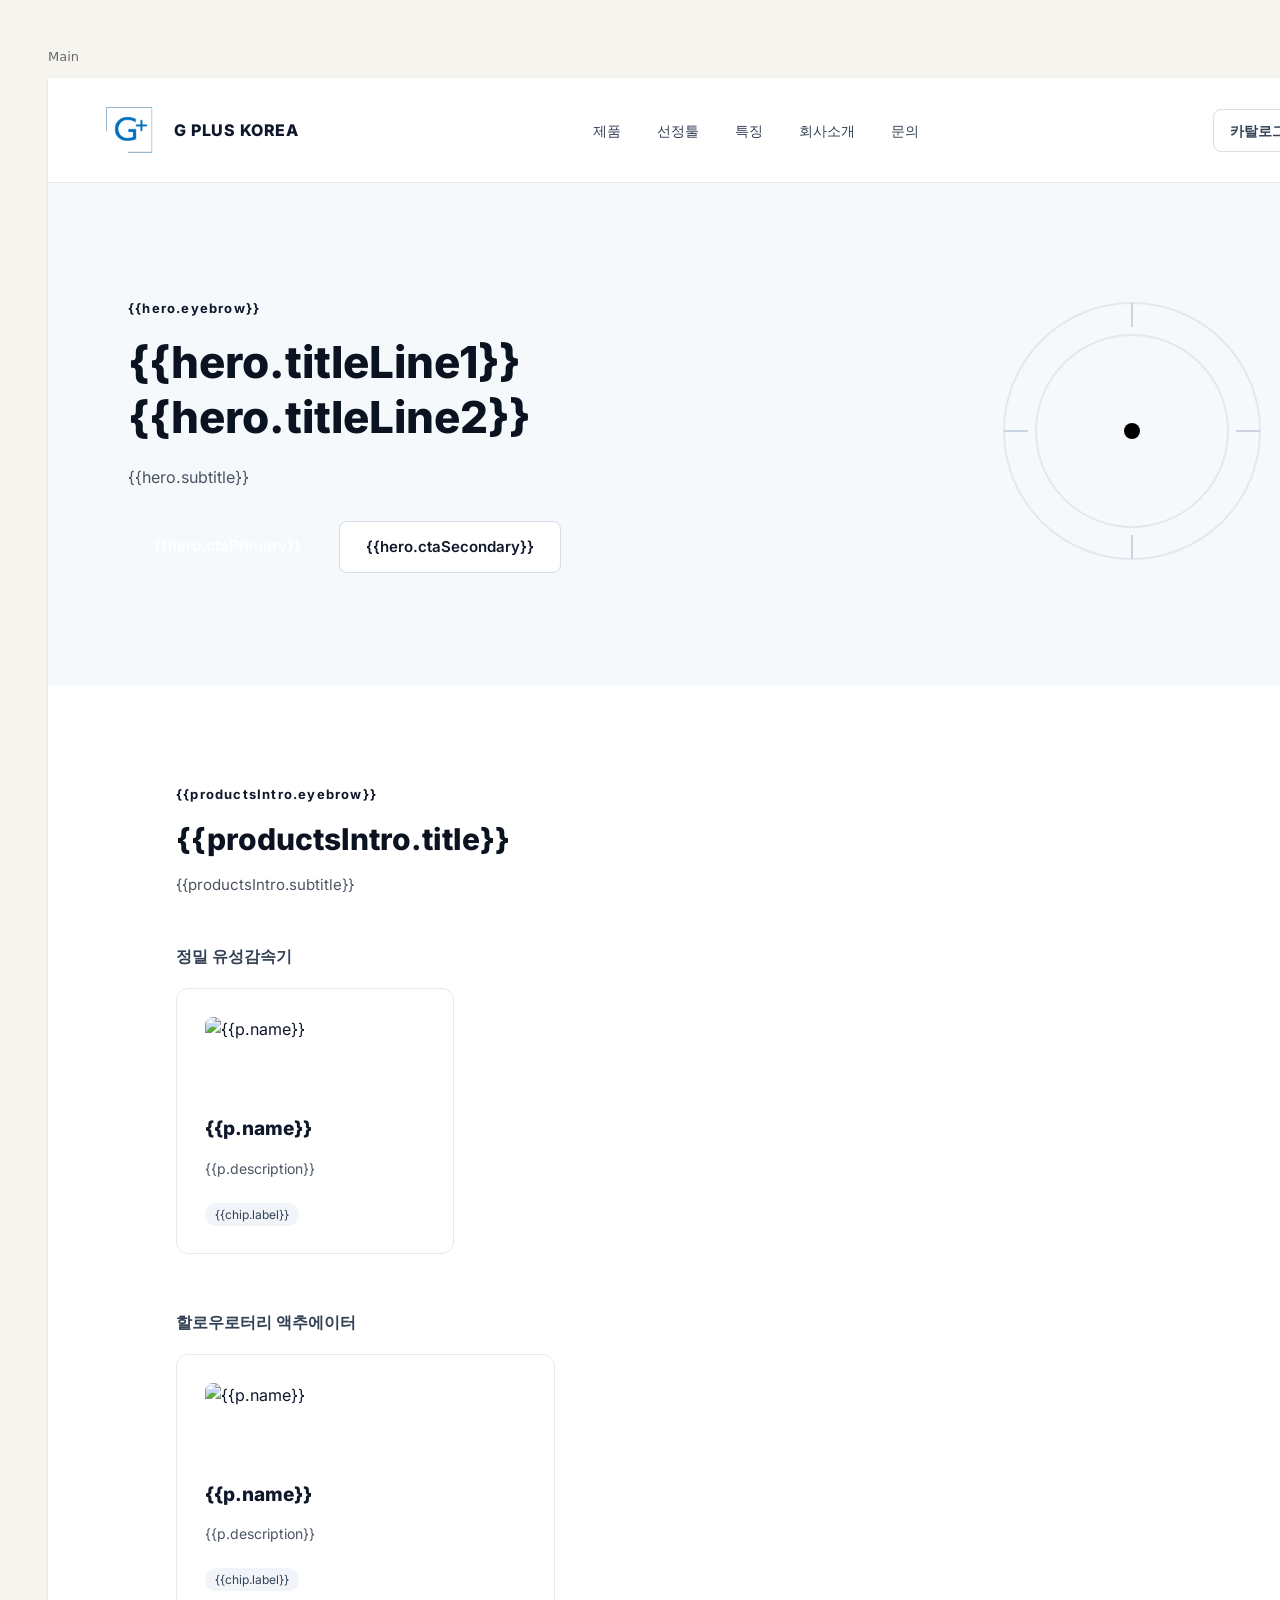
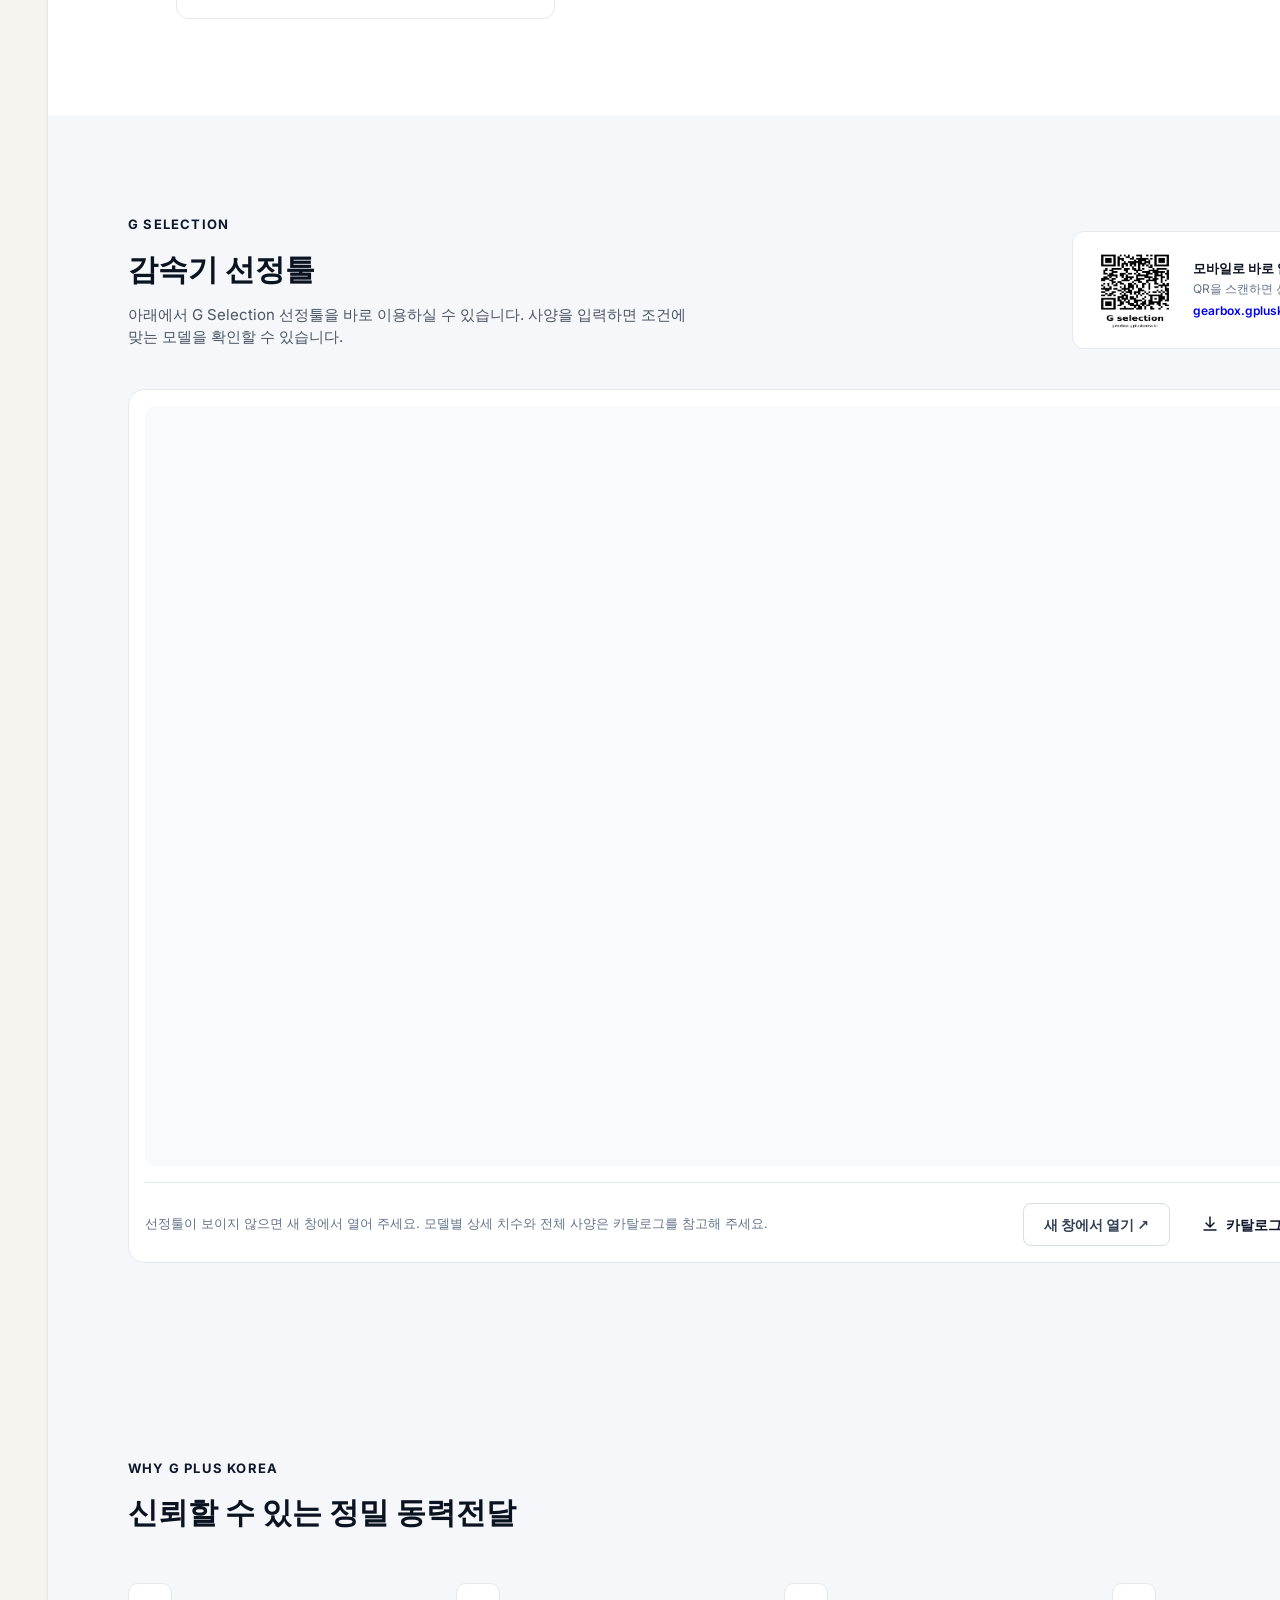
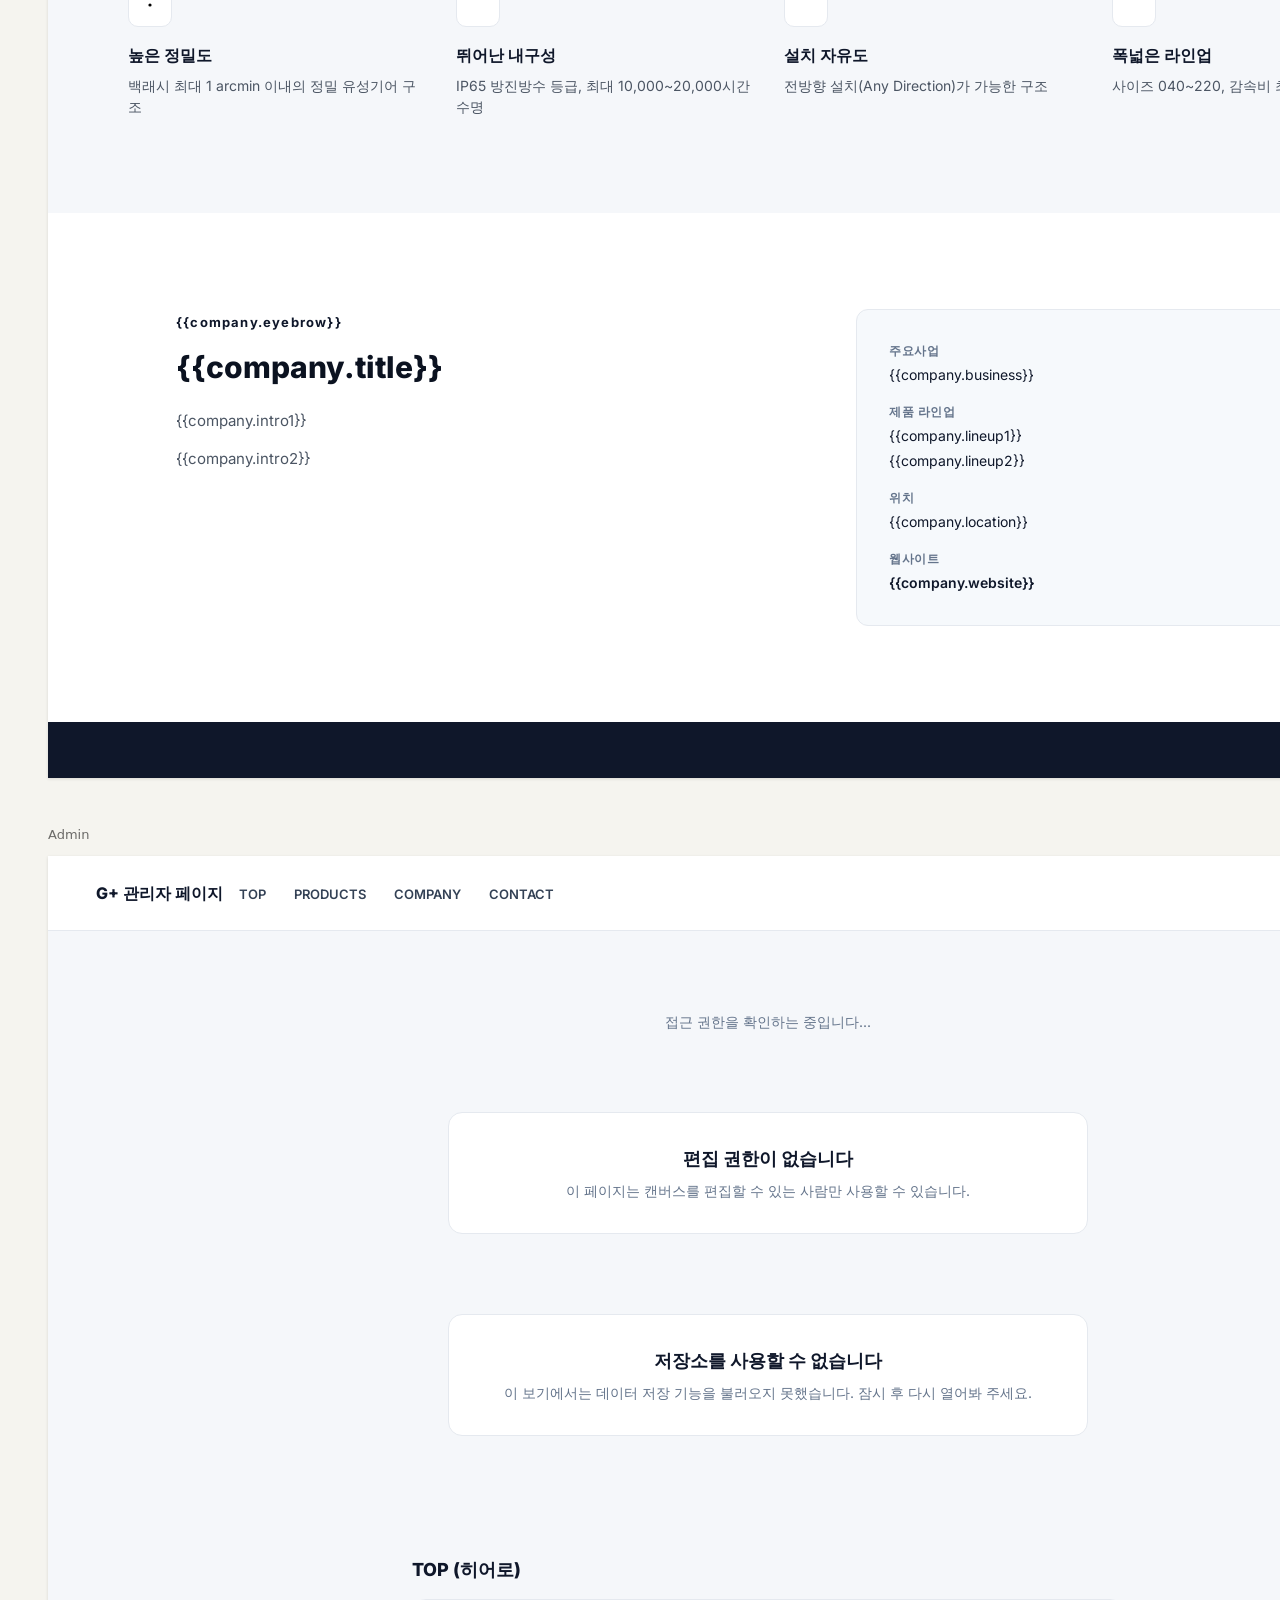
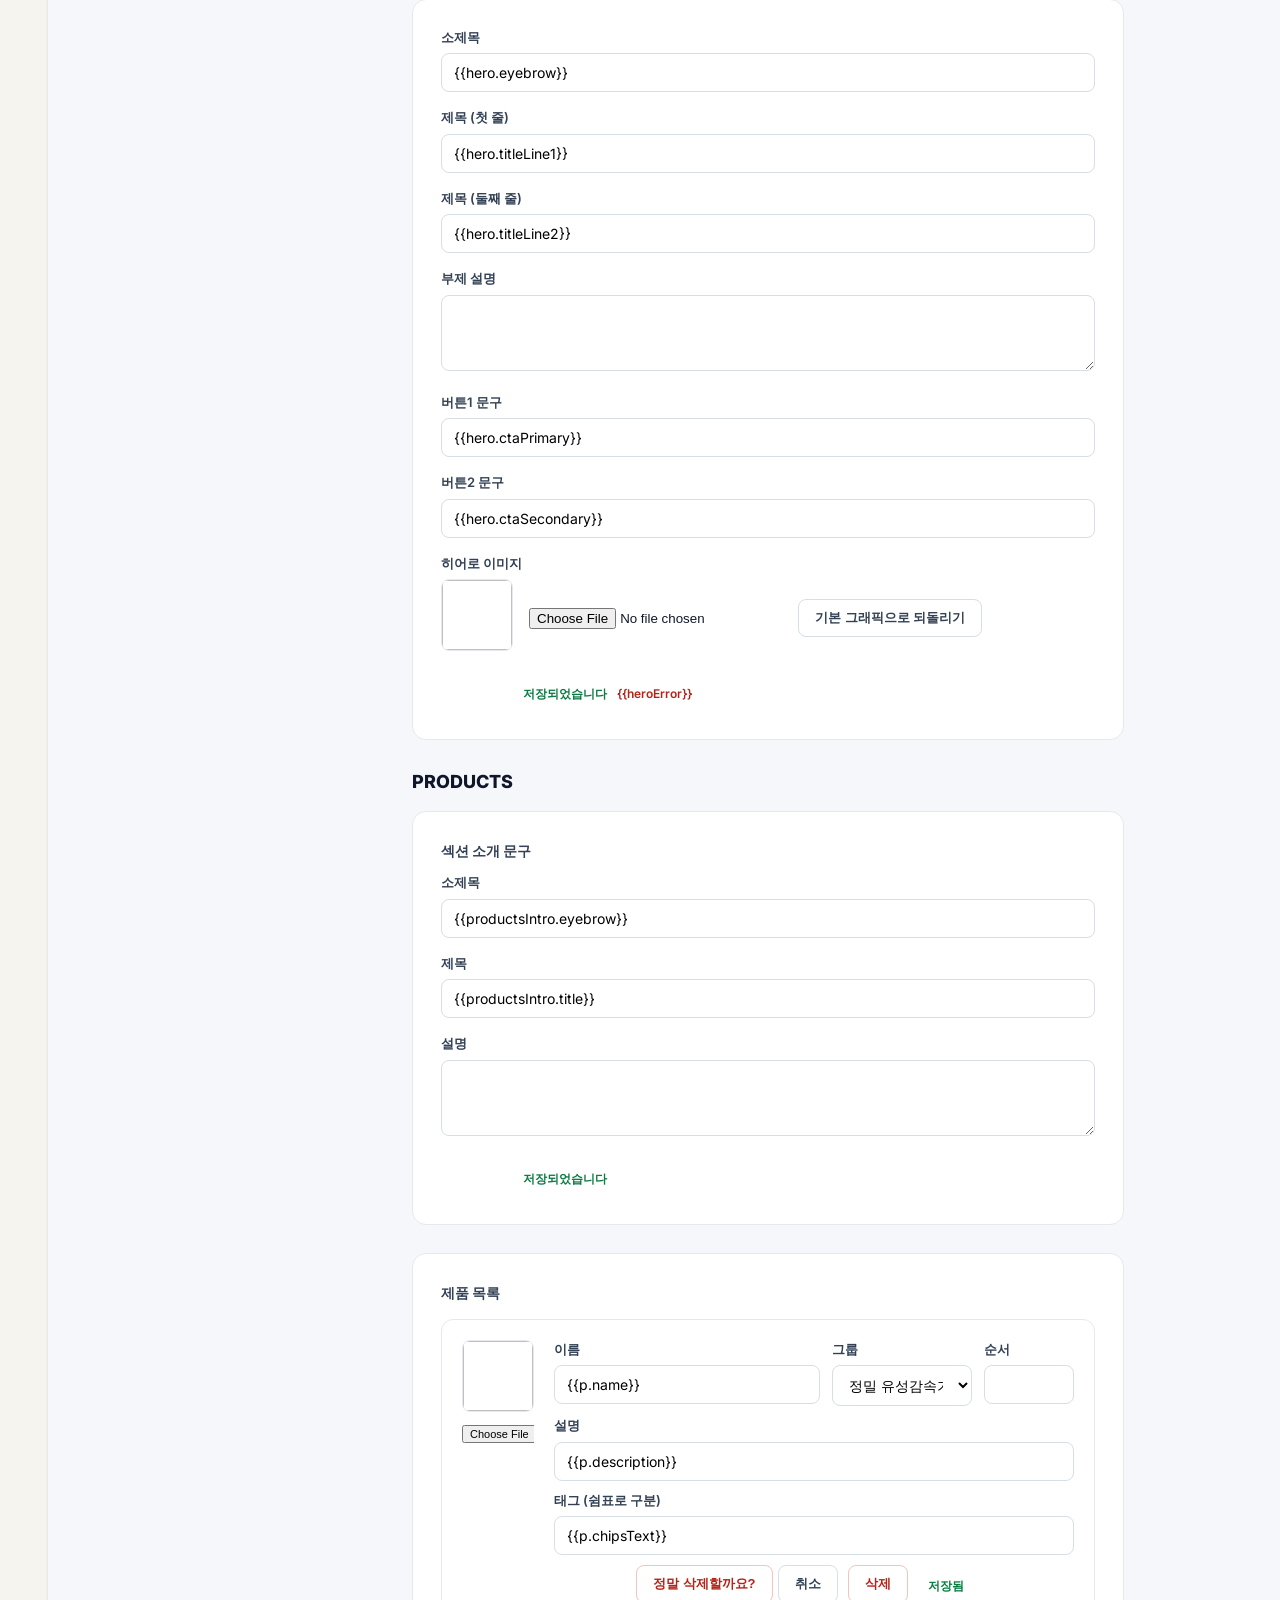
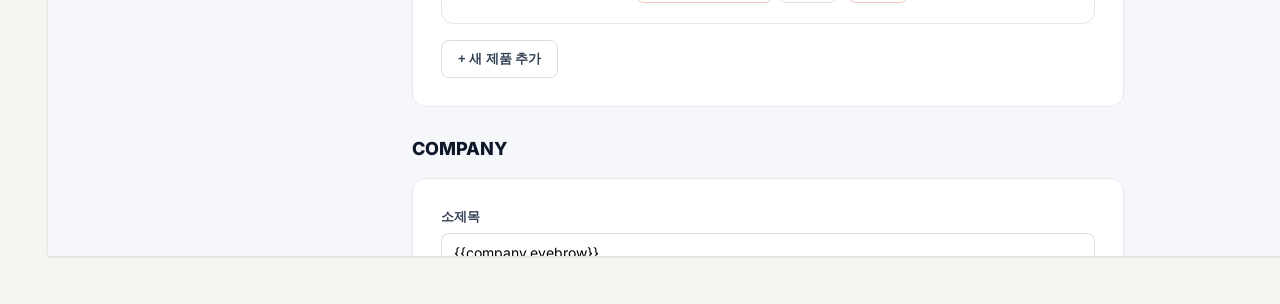
==== index.html @ 3a9f94c1 "Add files via upload" ====
<!DOCTYPE html>
<html>
<head>
  <meta charset="utf-8">
<!--
Some of the files packed into this page (the "__bundler/manifest" data in this file, unpacked by the page’s script when it opens) are font files downloaded unchanged from Google Fonts (fonts.gstatic.com) when the page was saved. Google Fonts serves each family in pieces, one file per range of characters, so these may not be complete families. Each family’s license follows and still applies to its files. If you pass this file on, keep this comment in it.

Inter

Copyright 2020 The Inter Project Authors (https://github.com/rsms/inter)

This Font Software is licensed under the SIL Open Font License, Version 1.1.
This license is copied below, and is also available with a FAQ at:
https://scripts.sil.org/OFL


-----------------------------------------------------------
SIL OPEN FONT LICENSE Version 1.1 - 26 February 2007
-----------------------------------------------------------

PREAMBLE
The goals of the Open Font License (OFL) are to stimulate worldwide
development of collaborative font projects, to support the font creation
efforts of academic and linguistic communities, and to provide a free and
open framework in which fonts may be shared and improved in partnership
with others.

The OFL allows the licensed fonts to be used, studied, modified and
redistributed freely as long as they are not sold by themselves. The
fonts, including any derivative works, can be bundled, embedded,
redistributed and/or sold with any software provided that any reserved
names are not used by derivative works. The fonts and derivatives,
however, cannot be released under any other type of license. The
requirement for fonts to remain under this license does not apply
to any document created using the fonts or their derivatives.

DEFINITIONS
"Font Software" refers to the set of files released by the Copyright
Holder(s) under this license and clearly marked as such. This may
include source files, build scripts and documentation.

"Reserved Font Name" refers to any names specified as such after the
copyright statement(s).

"Original Version" refers to the collection of Font Software components as
distributed by the Copyright Holder(s).

"Modified Version" refers to any derivative made by adding to, deleting,
or substituting -- in part or in whole -- any of the components of the
Original Version, by changing formats or by porting the Font Software to a
new environment.

"Author" refers to any designer, engineer, programmer, technical
writer or other person who contributed to the Font Software.

PERMISSION & CONDITIONS
Permission is hereby granted, free of charge, to any person obtaining
a copy of the Font Software, to use, study, copy, merge, embed, modify,
redistribute, and sell modified and unmodified copies of the Font
Software, subject to the following conditions:

1) Neither the Font Software nor any of its individual components,
in Original or Modified Versions, may be sold by itself.

2) Original or Modified Versions of the Font Software may be bundled,
redistributed and/or sold with any software, provided that each copy
contains the above copyright notice and this license. These can be
included either as stand-alone text files, human-readable headers or
in the appropriate machine-readable metadata fields within text or
binary files as long as those fields can be easily viewed by the user.

3) No Modified Version of the Font Software may use the Reserved Font
Name(s) unless explicit written permission is granted by the corresponding
Copyright Holder. This restriction only applies to the primary font name as
presented to the users.

4) The name(s) of the Copyright Holder(s) or the Author(s) of the Font
Software shall not be used to promote, endorse or advertise any
Modified Version, except to acknowledge the contribution(s) of the
Copyright Holder(s) and the Author(s) or with their explicit written
permission.

5) The Font Software, modified or unmodified, in part or in whole,
must be distributed entirely under this license, and must not be
distributed under any other license. The requirement for fonts to
remain under this license does not apply to any document created
using the Font Software.

TERMINATION
This license becomes null and void if any of the above conditions are
not met.

DISCLAIMER
THE FONT SOFTWARE IS PROVIDED "AS IS", WITHOUT WARRANTY OF ANY KIND,
EXPRESS OR IMPLIED, INCLUDING BUT NOT LIMITED TO ANY WARRANTIES OF
MERCHANTABILITY, FITNESS FOR A PARTICULAR PURPOSE AND NONINFRINGEMENT
OF COPYRIGHT, PATENT, TRADEMARK, OR OTHER RIGHT. IN NO EVENT SHALL THE
COPYRIGHT HOLDER BE LIABLE FOR ANY CLAIM, DAMAGES OR OTHER LIABILITY,
INCLUDING ANY GENERAL, SPECIAL, INDIRECT, INCIDENTAL, OR CONSEQUENTIAL
DAMAGES, WHETHER IN AN ACTION OF CONTRACT, TORT OR OTHERWISE, ARISING
FROM, OUT OF THE USE OR INABILITY TO USE THE FONT SOFTWARE OR FROM
OTHER DEALINGS IN THE FONT SOFTWARE.

-->
  <title>지플러스코리아 웹사이트 시안</title>
  <style>
    * { margin: 0; padding: 0; box-sizing: border-box; }
    body { background: #faf9f5; display: flex; align-items: center; justify-content: center; min-height: 100vh; font-family: -apple-system, BlinkMacSystemFont, sans-serif; }
    #__bundler_loading { position: fixed; bottom: 20px; right: 20px; font: 13px/1.4 -apple-system, BlinkMacSystemFont, sans-serif; color: #666; background: #fff; padding: 8px 14px; border-radius: 8px; box-shadow: 0 1px 4px rgba(0,0,0,0.12); z-index: 10000; }
    #__bundler_thumbnail { position: fixed; inset: 0; width: 100%; height: 100%; display: flex; align-items: center; justify-content: center; background: #faf9f5; z-index: 9999; }
    #__bundler_thumbnail svg { width: 100%; height: 100%; object-fit: contain; }
    #__bundler_placeholder { color: #999; font-size: 14px; }
  </style>
  <noscript>
    <style>#__bundler_loading { display: none; }</style>
    <div style="position:fixed;bottom:12px;left:12px;font:13px/1.4 -apple-system,BlinkMacSystemFont,sans-serif;color:#999;background:rgba(255,255,255,0.9);padding:6px 12px;border-radius:6px;box-shadow:0 1px 4px rgba(0,0,0,0.08);z-index:10000;">
      This page requires JavaScript to display.
    </div>
  </noscript>
</head>
<body>
  <div id="__bundler_placeholder">Loading 지플러스코리아 웹사이트 시안...</div>
  <div id="__bundler_loading">Unpacking...</div>

  <script>
    
document.addEventListener('DOMContentLoaded', async function() {
  const loading = document.getElementById('__bundler_loading');
  function setStatus(msg) { if (loading) loading.textContent = msg; }

  const FONT_MIME = /^(font[/]|application[/](x-)?font-|application[/]vnd\.ms-fontobject)/i;
  const MIME_TOKEN = /^[\w.+-]+[/][\w.+-]+$/;
  function toBase64(bytes) {
    let bin = '';
    for (let i = 0; i < bytes.length; i += 0x8000) {
      bin += String.fromCharCode.apply(null, bytes.subarray(i, i + 0x8000));
    }
    return btoa(bin);
  }

  // Error sink persists across replaceWith since it's on window, not the DOM.
  window.addEventListener('error', function(e) {
    // Failed resource loads (CSP-blocked links, scripts, images) fire plain
    // events at the element — warn only; real JS errors carry message/error.
    if (!e.message && !e.error && e.target && e.target !== window) {
      console.warn('[bundle] resource failed to load:',
        e.target.tagName, String(e.target.src || e.target.href || ''));
      return;
    }
    var p = document.body || document.documentElement;
    var d = document.getElementById('__bundler_err') || p.appendChild(document.createElement('div'));
    d.id = '__bundler_err';
    d.style.cssText = 'position:fixed;bottom:12px;left:12px;right:12px;font:12px/1.4 ui-monospace,monospace;background:#2a1215;color:#ff8a80;padding:10px 14px;border-radius:8px;border:1px solid #5c2b2e;z-index:99999;white-space:pre-wrap;max-height:40vh;overflow:auto';
    d.textContent = (d.textContent ? d.textContent + String.fromCharCode(10) : '') +
      '[bundle] ' + (e.message || e.type) +
      (e.filename ? ' (' + e.filename.slice(0, 60) + ':' + e.lineno + ')' : '');
  }, true);

  try {
    const manifestEl = document.querySelector('script[type="__bundler/manifest"]');
    const templateEl = document.querySelector('script[type="__bundler/template"]');
    if (!manifestEl || !templateEl) {
      setStatus('Error: missing bundle data');
      console.error('[bundler] Missing script tags — manifestEl:', !!manifestEl, 'templateEl:', !!templateEl);
      return;
    }

    const manifest = JSON.parse(manifestEl.textContent);
    let template = JSON.parse(templateEl.textContent);

    // Nested page bundles (iframe targets). Each ships ONCE, in the ROOT
    // document's manifest; frame srcs carry an about:blank#<uuid> marker
    // instead of a substitutable uuid. Every document mints the blobs for
    // its OWN frames — from local text at the root, or text obtained from
    // its DIRECT parent over the relay protocol below — so each frame
    // navigation stays same-origin with its initiator and a deduped page
    // loads at any depth on any host, including a file:// download's
    // opaque origins (where a blob minted by one document cannot be
    // navigated to by another).
    const pageOrderEl = document.querySelector('script[type="__bundler/page_order"]');
    const pageOrder = pageOrderEl ? JSON.parse(pageOrderEl.textContent) : [];
    const pageSet = new Set(pageOrder);
    const pageTexts = {};

    // ── Nested-page text protocol (parent-chain relay) ──
    // Page bundles ship once, in the ROOT document's manifest. Every
    // document mints the blobs for its OWN frames, obtaining page text
    // through a strict parent-chain relay: a document only ever SENDS to
    // its direct parent (which, for every document the publisher's own
    // runtime minted, is another publisher document) and only ACCEPTS
    // text from that direct parent; requests from below are honored only
    // for the document's own child frames, and the ROOT never sends
    // upward at all. That last rule is load-bearing: the artifact host's
    // frame-ancestors allows claude.ai (and friends) to frame an
    // artifact, so window.top can be a FOREIGN document — a top-addressed
    // protocol would hand page uuids to that ancestor and accept forged
    // "page text" from it, minting attacker HTML as an artifact-origin
    // blob document. The chain never touches the ancestor: requests stop
    // at the root, replies are origin-addressed per hop (never '*' when
    // an origin exists), and both directions are origin-gated (on https
    // a foreign sender's origin can never equal this document's; in
    // opaque contexts — file:// — everything serializes as 'null', where
    // an embedded EXTERNAL frame still fails the gate by carrying its
    // own real origin, and a sandboxed child of such a frame is excluded
    // by the own-child-frames check plus uuid unguessability). Shape is
    // deny-by-default: one request form, one reply form, no error
    // replies.
    // window.origin is the SERIALIZED SECURITY origin ('null' in opaque
    // contexts such as a sandboxed preview iframe) — location.origin is
    // computed from the URL and stays 'https://…' even when the document
    // is sandboxed, which would misgate every opaque chain.
    const OWN_TARGET = /^https?:[/][/]/.test(window.origin || '')
      ? window.origin
      : '*';
    function trustedOrigin(e) {
      if (e.origin === window.origin) return true; // https chains; opaque==opaque
      // file:// trees: Chrome serializes the file document's origin as
      // 'file://' while the blob: documents it mints serialize as 'null',
      // so the two legitimate shapes can never string-match — accept the
      // pair in both directions. https origins never serialize as either,
      // and sender identity (own child frame / direct parent) is checked
      // separately.
      return (
        (e.origin === 'null' &&
          (window.origin === 'file://' ||
            window.location.protocol === 'file:')) ||
        (/^file:/.test(e.origin) && window.origin === 'null')
      );
    }
    // Non-empty only in the root document (nested bundles ship an empty
    // island), so it doubles as the root marker: the root answers from
    // local text and treats a miss as authoritative — never relaying to
    // its (possibly foreign) parent.
    const isPageRoot = pageOrder.length > 0;
    const blobUrls = {};
    const resourceBlobs = {};
    const UUID_SHAPE = /^[0-9a-f]{8}-[0-9a-f]{4}-[0-9a-f]{4}-[0-9a-f]{4}-[0-9a-f]{12}$/;
    const pendingFrames = {}; // uuid -> [{el, frag}] awaiting text for own frames
    const pendingRelays = {}; // uuid -> [childWindow] awaiting text to pass down
    function mountPage(el, frag, text) {
      const pageBlob = new Blob([text], { type: 'text/html' });
      const u = URL.createObjectURL(pageBlob);
      resourceBlobs[u] = pageBlob;
      el.src = u + frag;
    }
    function deliverPage(uuid, text) {
      const frames = pendingFrames[uuid];
      delete pendingFrames[uuid];
      if (frames) for (const f of frames) mountPage(f.el, f.frag, text);
      const relays = pendingRelays[uuid];
      delete pendingRelays[uuid];
      if (relays) {
        for (const cw of relays) {
          try { cw.postMessage({ __bundler_page: uuid, __bundler_text: text }, OWN_TARGET); } catch (err) { /* gone */ }
        }
      }
    }
    function ownFrameWindows() {
      const out = [];
      for (const f of Array.from(document.querySelectorAll('iframe'))) {
        try { if (f.contentWindow) out.push(f.contentWindow); } catch (err) { /* detached */ }
      }
      return out;
    }
    window.addEventListener('message', function (e) {
      const d = e.data;
      if (!d || typeof d !== 'object' || !e.source) return;
      // Origin gate first; the structural checks below (own-child-frames
      // for requests, direct-parent + solicited-uuid for replies, the
      // root's never-relay rule) are what hold in fully opaque chains
      // where origin strings can't discriminate — a sandboxed root's
      // FOREIGN wrapper still fails all three even though both serialize
      // as real-vs-'null' rather than matching.
      if (!trustedOrigin(e)) return;
      if (typeof d.__bundler_need === 'string' && UUID_SHAPE.test(d.__bundler_need)) {
        // Requests are honored only for this document's own child frames.
        if (ownFrameWindows().indexOf(e.source) < 0) return;
        const uuid = d.__bundler_need;
        const text = pageTexts[uuid];
        if (typeof text === 'string') {
          try { e.source.postMessage({ __bundler_page: uuid, __bundler_text: text }, OWN_TARGET); } catch (err) { /* gone */ }
          return;
        }
        if (isPageRoot || window.parent === window) return; // authoritative miss
        const waiting = pendingRelays[uuid];
        if (waiting) {
          if (waiting.indexOf(e.source) < 0) waiting.push(e.source);
          return;
        }
        // Never-answered uuids would otherwise accumulate forever under a
        // request spray; past the cap (far above any real page count) new
        // relays are dropped rather than remembered.
        if (Object.keys(pendingRelays).length >= 128) return;
        pendingRelays[uuid] = [e.source];
        window.parent.postMessage({ __bundler_need: uuid }, OWN_TARGET);
      } else if (
        typeof d.__bundler_page === 'string' &&
        UUID_SHAPE.test(d.__bundler_page) &&
        typeof d.__bundler_text === 'string'
      ) {
        // The shape test is load-bearing beyond tidiness: the solicited
        // check below uses the in operator, which matches prototype keys
        // ('__proto__', 'constructor') — an unshaped key would reach
        // deliverPage and throw, painting the error banner.
        // Text is accepted only from the direct parent — the document
        // that minted this one.
        if (e.source !== window.parent || window.parent === window) return;
        if (!(d.__bundler_page in pendingFrames) && !(d.__bundler_page in pendingRelays)) return;
        deliverPage(d.__bundler_page, d.__bundler_text);
      }
    });

    const uuids = Object.keys(manifest);
    setStatus('Unpacking ' + uuids.length + ' assets...');

    await Promise.all(uuids.map(async (uuid) => {
      const entry = manifest[uuid];
      try {
        const binaryStr = atob(entry.data);
        const bytes = new Uint8Array(binaryStr.length);
        for (let i = 0; i < binaryStr.length; i++) bytes[i] = binaryStr.charCodeAt(i);

        let finalBytes = bytes;
        if (entry.compressed) {
          if (typeof DecompressionStream !== 'undefined') {
            const ds = new DecompressionStream('gzip');
            const writer = ds.writable.getWriter();
            const reader = ds.readable.getReader();
            writer.write(bytes);
            writer.close();
            const chunks = [];
            let totalLen = 0;
            while (true) {
              const { done, value } = await reader.read();
              if (done) break;
              chunks.push(value);
              totalLen += value.length;
            }
            finalBytes = new Uint8Array(totalLen);
            let offset = 0;
            for (const chunk of chunks) { finalBytes.set(chunk, offset); offset += chunk.length; }
          } else {
            console.warn('DecompressionStream not available, asset ' + uuid + ' may not render');
          }
        }

        if (pageSet.has(uuid)) {
          pageTexts[uuid] = new TextDecoder().decode(finalBytes);
          return;
        }
        if (FONT_MIME.test(entry.mime) && MIME_TOKEN.test(entry.mime)) {
          // Strict artifact hosts allow font-src data: but not blob:.
          blobUrls[uuid] = 'data:' + entry.mime + ';base64,' +
            (entry.compressed ? toBase64(finalBytes) : entry.data);
        } else {
          const blob = new Blob([finalBytes], { type: entry.mime });
          blobUrls[uuid] = URL.createObjectURL(blob);
          resourceBlobs[blobUrls[uuid]] = blob;
        }
      } catch (err) {
        console.error('Failed to decode asset ' + uuid + ':', err);
        const blob = new Blob([], { type: entry.mime });
        blobUrls[uuid] = URL.createObjectURL(blob);
        resourceBlobs[blobUrls[uuid]] = blob;
      }
    }));

    const extResEl = document.querySelector('script[type="__bundler/ext_resources"]');
    const extResources = extResEl ? JSON.parse(extResEl.textContent) : [];
    const resourceMap = {};
    for (const entry of extResources) {
      if (blobUrls[entry.uuid]) resourceMap[entry.id] = blobUrls[entry.uuid];
    }

    // Artifact-host CSP (connect-src 'self') refuses fetch() of blob: URLs —
    // consumers read these Blobs directly. Survives the swap like the error sink.
    window.__resourceBlobs = resourceBlobs;

    setStatus('Rendering...');
    // Page uuids have no blob here — they ride inside about:blank#<uuid>
    // frame markers the pass below resolves after the swap.
    for (const uuid of uuids) {
      if (pageSet.has(uuid)) continue;
      template = template.split(uuid).join(blobUrls[uuid]);
    }

    // Strip integrity + crossorigin — blob URLs from a file:// document inherit
    // a null origin, so crossorigin forces a CORS fetch that SRI then rejects.
    // The manifest bytes are ours; SRI protects against CDN compromise, not this.
    // appifacts: only on tags now pointing at OUR blob: URLs. A reference the
    // bundler left live-fetched (an absolute x-import, a runtime dependency it
    // could not embed, an authored external script) keeps the pin it was
    // written with: that fetch is exactly what SRI protects. (A crossorigin
    // on a parent whose child carries the blob — <video crossorigin><source>
    // — is left alone too; the attribute is then the author's to drop.)
    template = template.replace(/<[a-z][^>]*>/gi, (tag) => /\s(?:src|href|srcset|poster|data|xlink:href)="blob:/i.test(tag) ? tag.replace(/\s+integrity="[^"]*"/gi, '').replace(/\s+crossorigin="[^"]*"/gi, '') : tag);

    const resourceScript = '<script>window.__resources = ' +
      JSON.stringify(resourceMap).replace(/<\//g, '<\\/') +
      ';</' + 'script>';
    // Inject after <head> so the DOCTYPE stays first; prepending the script
    // would push the parser into quirks mode. DOMParser always emits a <head>
    // (synthesizing one if the source HTML omitted it) but may carry
    // attributes through, so match the full opening tag. slice() rather than
    // replace() keeps us clear of $-pattern substitution in resourceScript.
    const headOpen = template.match(/<head[^>]*>/i);
    if (headOpen) {
      const i = headOpen.index + headOpen[0].length;
      template = template.slice(0, i) + resourceScript + template.slice(i);
    }

    // Parse the template and swap the root element. Scripts inserted via
    // DOMParser/replaceWith are inert per spec — re-create each with
    // createElement so they execute, awaiting onload for src scripts to
    // preserve ordering (React before ReactDOM before Babel before text/babel).
    const doc = new DOMParser().parseFromString(template, 'text/html');
    document.documentElement.replaceWith(doc.documentElement);

    // Resolve page-frame markers: mint this document's own blob for each
    // framed page — from local text when this is the root, otherwise by
    // asking the direct parent over the relay protocol above. An
    // unanswered request leaves the frame on about:blank, the same
    // degraded state as a refused embed.
    {
      const MARKER = /^about:blank#([0-9a-f]{8}-[0-9a-f]{4}-[0-9a-f]{4}-[0-9a-f]{4}-[0-9a-f]{12})(#.*)?$/;
      const needed = [];
      for (const el of Array.from(document.querySelectorAll('iframe'))) {
        const m = MARKER.exec(el.getAttribute('src') || '');
        if (!m) continue;
        const text = pageTexts[m[1]];
        if (typeof text === 'string') {
          mountPage(el, m[2] || '', text);
        } else if (window.parent !== window && !isPageRoot) {
          const had = pendingFrames[m[1]];
          (pendingFrames[m[1]] = had || []).push({ el: el, frag: m[2] || '' });
          if (!had) needed.push(m[1]);
        }
      }
      for (const uuid of needed) {
        window.parent.postMessage({ __bundler_need: uuid }, OWN_TARGET);
      }
    }

    const dead = Array.from(document.scripts);
    for (const old of dead) {
      const s = document.createElement('script');
      for (const a of old.attributes) s.setAttribute(a.name, a.value);
      s.textContent = old.textContent;
      // text/babel scripts with a src: read and inline. transformScriptTags
      // does XHR against the src, but blob:null/ from a file:// origin is
      // silently dropped. Inlining makes it a plain inline babel script,
      // which transformScriptTags handles unconditionally.
      if ((s.type === 'text/babel' || s.type === 'text/jsx') && s.src) {
        const pre = resourceBlobs[s.src.split('#')[0]];
        s.textContent = pre ? await pre.text() : await (await fetch(s.src)).text();
        s.removeAttribute('src');
      }
      const p = s.src ? new Promise(function(r) { s.onload = s.onerror = r; }) : null;
      old.replaceWith(s);
      if (p) await p;
    }
    // Babel standalone auto-transforms type=text/babel on DOMContentLoaded,
    // which fired before we swapped the document. Trigger manually if present.
    if (window.Babel && typeof window.Babel.transformScriptTags === 'function') {
      window.Babel.transformScriptTags();
    }
  } catch (err) {
    setStatus('Error unpacking: ' + err.message);
    console.error('Bundle unpack error:', err);
  }
});

  </script>

  <script type="__bundler/manifest">
{"ebe53a4a-5a25-4fc1-bd93-041d06f50368":{"mime":"text/html","compressed":true,"data":"H4sIAAAAAAAACuy82ZLjyJEo+q6vgErnKDOFzAQBEFtWV7eB+wqQ4Aay1NOGJbCQ2DcC6G6z+Yj5hvNh8yXXAuCaldLRLHdKdu2WrFUEEOHh4eG7e9QPf+yI7eV21kWsxHV+/MMP57+Aov/4BwT5wQWJgmiWEsUg+fIpTYwX9lP1IbETB/zYSj3dAToyU0zwA1a/g1/jpKh/IchfkF8RV4lM23tDGp+RQNF12zOr36qfv8R2WT2qfqSD6EX188/I79VE1dcL5FdEVbSDGfmpp78hfzIUgzOoz4hux4GjFG+I4YD8M6I4tum92Alw4zdEA14Cos/IPo0T2yheNN9LgJdcP7i292IB27SSNwRvNDLrM2L4XvJiKK7tFG/IixIEDniJizgB7jPScmzvMFW0RfXc873kGYkVL36JQWQbZ2z/9MsvakWM6BfHV+AWkV+RwI/txPa9N8Swc6DDHSeJ774hRCPIPyNRjUP9AFF4Q3AyyDH8tfkfRULzHT96Q/5E0/TndyQzjBuqs0GO4E243ongkaLbaVx9OB2Ipej+8Q1pIHiQI80gRyJTVR4bz9X/XnHi6TNSvtieDvKKfI3GByRIrNRVPcV2PiKC7cUgqRjgaOuJVUH535+RmyP53//FE/6QZy5IcxzH/V2c4wwe3t9Bzlf3QEteDBuu6XuJYnsfAAwcRQOW7+ggQn69nFC1eMVvsV2Ct9NpwMk/YBex+cHzYy2yg6SWoZM8fchjF0J5vgc+I7/fQEGQH3Q7Q6rnL58u51Afw4kVcSLIPzvASOpfFRf+DSb8gAdvWLDeX7W9G/JXvENQ1PP5v8Yr9/T5zI405Ea47D0z0tWbCyv+DU5ssE+fz2da8+GnetMIsrTsGAkUEyARCFM7AjEyUjJlUZEUSfwz0V5rImG6nVVUx65k/wGrdeAPUA1VHyEpbf3Lpw8P+NOPk9OJ3KrE19fXK/Bv558O8dOPKy9QtIPtmdcJlRa9YYE/6L6WusBLXhVd72bASyZ2nAAPRI8PHXHarkUAIgH0h2dEiQtPQ4zU0+CRPz4hv/4BgawaJ8iZdb4gF5AmSLoOgD9bxVB/fPgGxYenz39ALuCQGCSLREnS+NGNzSfkV8Q2kMfT0KfzAq8JyJMTXsgXxI1NyOYXNHqisPxlOpx2kS8I9i+PkPG+Yj//BjnO1hS4zFfs58f85emnSljefcg8/a+vbvwCv9XS+ITZny/AIdxfluK4K1TQv/71+Iq+/Ix+xX4+//xf2N2OEr+lxIBuPqpFAuKaXAjigARRbQ/5gjw8fK7eGH6EPMLXNvIFajAb+QGpprw6wDMTC75BvyCNnG00GmcwSAUE/YIskggSxoh8t20pUdvXwSvcV/HopY7zfIIUp6oSRUrxaD9DaGdgTzUGtZqJQJJGHqImvvKo2l71rSIuhiHdKPIjJLa9AxKAKLbjJEYULfLjGIlAxbMbO7HgAA0gdvIQI76HHG1P94/PiOcnSGIBpCNOoXTUrz/gOQAXeXi+shg47xbDkJ5iQxGIQOynkQYqjoiRx/Zi9qI6vnYAOgJ1SfyM1CwePyO2q5iQ8IYdASRwFNs7AwNw4RhRarxAzafIv//rvyFHJfIQ33OKz0gEFAcZLZAKrRjRlCgqEBfEsWICrHpZyzpk1D+C19MX5M9/Rv4IXqvv8Dd4TZTIBMnd7z9++XIiw/U8IZf5DniFGDw+fK2l5efrho2aAIlfbf3t4fk0D7mAfU0UU1Bc8HxiisfLhzjSkN9+uw60ImDAFw8PZxY4H/8tQ2RKhAS3Ml25T7/9dn1x/nGS9M+Xafo/pgpAFD08QYgB5Fng6W3LdvTHy0wtAkoCTpMfH3Q7uyCsv9pwkXfAzt8q+/SqxfES5FBTPPxDlqp2nm6MFnEyWqn94vqeHweKBp4vv26N0p8IBSdw6myyDINV2MbFKOGNs490b5XYy5s3aI9i37F15E+URqgEuBgirnIujpadgJdq3bcgAi/HSAk+u0p+djub0On0MxAZjn98U9LEvxDjXmk+3r/46d0A9CON8og3npA3yC4IemKXK4c+ICjyeOX/ms+KAFzHPoJXw3aAp7gA+Ql5QB7hlOu719ixNfDYeEboxhOCIg9v9XfH9oDnwxdPD/XqlUp6RpIoBU+foWpKouIkQLWSdhXPNkCcdJ1bBgxTEBUL4AAt8aPHh1pBfIU43phO7Dz3088PJx6rYSbADZyKDf/jMM9zrzArbXGD5m+/IX+8rnBVB1d7+FAp3zfEteMYGtkaNqIrifJwkd6z9qj0zkV9RD8j09Os+OSoKGZcKborCm8Pz8gfb1B6Rh6uCNUfbxD8WF18cATIF2S0EIXXAAZ6j1fwt9x2ggaN33mJ+2nXhd9NO2tyAcQJ0GvHrN5zjDzaRgRZrVZ28dMr0lU0C4ktO4gRUWh3nxHbqzS/JIrLM6TzyT7Ely18RmpAcaSd9b/iIYrqp8mb6ije4U8/pKmt/wiD0QOIzpBsL06AoiO+gShInKpxYidpoqgOQODwV6Sbgai4LAiDxySu8FEdX42hQ3ABlcSIuBFqPOqDg3KJOL6mOAgkydmIRb6fPCN+VL/0VRhAAL0afQusM5S67SUSKBFcGeqLejZwlAIJIj/[base64]/GV0AJ/9SKfv3GuYCFvlyt8RPt6Jw8+FOFpA35OvP76EtAJQ/DxyRBUiuU79ZFZrHGPmC/Pr7VaT+/d/+9d//7V9PkvVSSVbFUxfueKy550WzFNurWefpNOsMY3Yrj1DwEN/TwJ3cfSRwJ9F4L5IfScg70Xg+sTxklQvKZziJFfmpaUFpTCJbS5BvN/AGGfS8HPT/oI8YIYuu0FkgiX8rQrodgQsMyGy2Zj1XKIF7uYb4Bqnq2LEFIugSHy8OaJR6ie2CE3M+I3Z85rfrjAugp0qAKqT4drs7Wy4uG4PnUimExFKSe8w+V4EqgJ56NaKWaSUCiOV7fgRqiGdIEH2I782h+EcP0aA/diExRONyfF5FoBh4+kUO0+CoRHolzo7ziiwhTo4SJ0iUOgDuEYrtiwqUqEocQVBKlNiGoiWVvF8lulrxRfE0ECfQ+VYcxz/GiOYoKYxvbOQR4mJENlz+CUpsramVC4XPgJ+hCjuFHIkfQLlHVKgceqLUHfaF63FBdacgiR+8KLoegTgG+hnYhfWPfuroiAUXr7gM6vMYLl/R/4xvrfA0DQQJJKx5BfTpwpuf6lOxk+eKCSoVlySKdgARMlhOJ4gSV8bmtI2Tdj3DqTTbRf8gSwsgNTPXp5L4qWaBWmLOSL1d+SFO/OBCp1vzAWM5G8QVl9QLXmkBAz/E8gPksV7j4S8PyNECV4J7pykIyGF8+FTzi+on1okxbd+7A11r20ffQ6wkCS5nr0CaAdv0KuaqJacGDM+uXhyEKbR/MCdz5ViYBnxnEqo0HlRxleU8GRD4uxLVxKo8IxDZimOXcN8x8gDD5odnpLIhN3sDrgp0HehIV152JYGfnH2DxHacKjiryQ03Bc1H5S5A8HZytVNHr44q6/08nwxjrHi66udAP4mbbyBxqkF1VS9hxwjIoR288pFaVIv5R++lmvNychA0C2gHJHDSuGJNJPXMFPrlqu3YSfH0iiwsJYAQLyoWeMWLWrzowFBSJ3mrjOSJUeA5uM+nN4FTnJ49vw6JL7qsZprX8/NJ2E5nZtdkWXSlIT8Z7rodZNFtr6Thcns+1cea5NA21Kd2BnQ5vJoa8R2pgghkNjgita/3VB0q9Iogl13XvoJygzQ5+UMVQitpUpG/dmAeKg58w7B//9f/81ClByrevlOJFxsQX9GAfGJr1kkvuHZcHX9tB84sCOXy1okQN8IvS17qd5dVIqla+ac3mEfCfsZeExAnj/ckrAP1k9/90z19T2/foDie0kmX/FOUQgsuVuOuuZQ6BAFn4F8uqYjTm6dzIghGWZ/hhisM633En0/b+vLl5qxqlX2SriQCIH5D2lbkQ/G4ChekJRx0Z2NqJJT4CufhBAhqFzj6bPXfLvNixD67BBfwN6J7BRX71ezk6CMOMO3EduHpxFAE4htlElcB74urJJpVW4FadSfWzfYCxY4gi77TZ68n6px9z7NVvEEL2NCu36BVsV2l2hBbB15iJwXy+M7aIti9NX+CbFdJ90kJ1BsEgRIpCXBOaedLEu/xkhy6P+mTqP35z5fvCPKO26phlzP47bebkZfc3UXQLobxOuvh6el21iP2LzWwmrPBhcv+/Gfkg4Ur/M68fpeehMGe770AN0iK2hk6OZPQdF2t+KNXR4R3zmelv4OkuIqwo3j6U+Ub2HByqjq1+r8ArEO6t+sLxYuPIIrvIqrbMAz6RjBdBdUUDNUrhZUmlh/ZiZLYGahYq+aPyuWExuHes3wM/Di21VrTQgv4dDr9W/Vhx9C5liBKN9HCKVeM/Ig0bn18KDiryDm7+NcP57Riq/Kn339drYadXxYDflZn0r82Xjjlxfj5V/b3l8vv5j/wGyd+r5Pil5gDeDCa69XWqlq2chyhrXr5Efn6K3CeoQCYv/+MKEfFrvyi2sv1o8p+1obuW5ASJOlHICuh2lSc9h5m4iOBEsdVRHmvO10/9RJI58czQs/VlPt0bR1DQRKegi348/ErHPjzM/IrAiPAN5hNyRMMVsEfkN/vEjYJkiJfoCU6JTrFquqwkiaPZ7g36Zab8/qa/nw6e/h4HgKcKs/7BUkRtEL5VnouO9OBY2cgqvYGafTxvozzAd0d2Fc44efzejpwQAL+3ghoaGpIT3WV4wQcejjn91dKG68VrV9vqH1PrOh8xHdH/veQ+mgERKqGdN00couedoT4fTvklG1EtONr4MfJtM53Pv6K3FTvFBO8ITVZb6rAIE/eao77/fnG/D99Rn5HtMrqPIIogkUv7C+ICf2tv2Cnc7ue4Pnvd+fpH72K9DWHx4/vT9JPoZ74etn++3PgYVmoSvY+fpzP4B3n8aH2sh6enm4JUpOjOuTXU718cypq+GnyGqSx9c2XD7esg0TRLKDfbvv3C+NXBs1Pk1t2/ps1pFMW+qaKhNy6PvXGYeEAvMIE6i1T/FGHnhaUWd9A9KpG81DXAR+qLC14rUXw6S73WSnv2seqfX/DjmDmENqNOIlSLUkjxalNd3wKwh/f++03XpQfXeK055ML8HJKNaBVgUCzYVqmUm/14Mr7fr73VqDFejh5Iy91cg/G4E9V+HWEsSqsMUMLaqSOc++r3mBTJ9JO9rl2kyrH6QHmGmCay7U9uOc6dL465/XyVzjnWBsWLYLK47oGTYoDA7kIgNrtTqwqVVO5WRc36sZ3iqsI6iWLX06+TKRUaZPEUjykcuFg8eL2WN/7we/PDw46n/rrVWo9APTaJ6k3Dr2mG8NYuzPvJ9zJB4Yh0jnkfp93OSVc7uLXbzIurxdQEMdvJP21qg+JxuOVM39AGu+3dzE1aVUwe4/x+2FJXTC7JAfvlecdteqhNxT6SFuecfsf1pnIN1T4/W4LN17Ub7+d1clJzr7cVGdPUCrWu3PmoIv3jnRn3+LvGqh6+dPQe4LdfPhbR3v+XOnWy7fP/9C2q2oJ1Ae1Jwv0U/aqjl2r5OPRjgGMflI3rWox0A2F/mpaBSvKLahzjiAOIqWA3WBxnUjSlAB5NJQIlkkyUKXyq5RHlfjSoLF/gq7SPajKrkMR0SM/gDWCW6GOgAuTLxHQ7+Wh9pZeD6CIH+8I/nRxhr8gOMF+KxAfHA+0kWd63pzVHWP8TRaGclSz8HtmPRszBDgxqLC+Ws9vVU5Fo3cq5zL+76keOPHpdvAHwL+R1nOQda+xYCqxipARuMr7pC2igsKHkY6t2x6I4zo+upilW0B1Kqo2eGl8iv+rHA+IYFXonDqpdDaI6xwrxBuBJ3oLCXYMVF9/+eXhGXmohA0aVh82D1Smx0NSr0Jah5NPHB3BwtUtnBvX95TKjmB7SqCc8q9VL0jVt6Eqngei1zu6QPLBNH2VG7ho8XM66b4oAJH6JnWEnIsRSnIuSlUGwPfAPWOf+fCmTeSsmv4RXXUH64/f8Ak8gzufvQrF/+64k1h9u8JtMPF+/vM33HcVh9qTO5dxr/YJOve3Yn2uC51m3tTEL+1tVftBNfcs9SjygChxDJL49fX14bxIFfkhs8h37Ri8Ko7zWE9yleCx7myrXjwhX3585y0CD1qyL5ci1b0+v3YgXGeotqdExSKB9Twl8dXHCkTlcD69t7dVf9YpfFzZXsJWDvnjBcRpVzfzPuwXezf8M2Kj6FMN/KsNtdt1hHZq6uCTR/tMHeRUhTdsT3FaJ5Sq2ffsVG8EZlProsC3BuykeTrgPMj2vQVMjLi1Rw1NiQFL0++8hYtvfibGBxAeH8zSDh7u7N3F+EZ2UhVQ9fgV/obldth5tKneP344JwKKfp4Df5/nSNX793PqFSrg4NTT9+EAzfFj8PGCmpV6h/guHrvSPvETxZkArzrVe8BVIvSxant5R7Qz5F8R3ffAM5IpTgqQ3yHjVQxfb7Ha3XuU6vOC054QNQLK4f3nGtva16jgfgPggjL6pV75zH53436/e7pjsXdcf4b39C11fMOIq6L2O9rcBu4QXxjT1ohD3/C62GsMksfqw/MJ1tPnM1D0Sz3lIjy3GJ9s97e8em3W+4jZYXOBkim2A5nquVZIF11V6ShXKapRUV3lutvzbfB/J4Cn4v6rpcS1vrpniHdu+4nC8A3EsWLqV7369XglzT/oP8LlLx22p2xupQ5c2628j5sW2W8+36OJYVWXmZbc139Pdd5TK3ukVT1Ob4iaJhWhqirA6w2Yc3bzstmHakLVPXZZGtL6s1p14j4/XFrS6j/f6DPkp2vb7g2BkDfkQxX+AW9c8653OcErsJvM4A2Sv98dwjcb+yhHqN7mB5FvcoT3MCoTcJMsvMkq3YdTd+bppqOsd2k/rfnnA46GvWIQyDcm7j0x/u8k+M8Q4D+y/bMHcu+CgDyRQPyf6e0BefLLef34fXtPDbb+BjNP51Xu2nvOb/9+b895jakS3CTtb3Rg7az4xt2i96W/C2Vq2lf0ebqFfPpQE/6j0XddfxiG8OcmBSjESHsxq7DxYOoKSvFDDBzjAS5hVIGAARLNenyCWNaFvZU0qSr0Z3hwK6kLiy3QbkFPOgZIXamo/WyneEUWaZTZ2SmuiI9KgDj2Adw48bBb/fU2W/jLL++rHnfPJ1a4cTKlSjPXdyjOR3pubqrdVUvJACyIVyxeJctOrn+BRLYOfegY/vVty+AZVl3sq4tN9VaqikQdNkH0HLhFxUhOjXpwo6/vD70SQN+ocbo/7A/sBUzI2l4KLh7stfPy/PM1Dhw7qSe87n3be7wXp6f3HAC1eYDAoMaMYDkTRarLAafMIaRJRaHqoKuY6bad71S5sz0LRPalzK4gML93aZWI/TuQhl9Jk4K0RWlRc1QdWS2kISQUTBtAPXFtS4CB7aU3tfa6q16UNIo/V7NgiAlnIIoJs6AJ0u4IVeNAHTOc7zHYV5BKEFR8H7/V0SAsusP+Ws8/IoF/6epBxJV0w+mvCA9FAUQAXpY4p21hU0etTBDYkI7AwOql2hfskanaTmPfSROA5C+2G/hR8owolz4yHcBQDXhagVwpqFVhMMS6al55rvqJqiQW0KF+AJGnOKfG4CfkAEBw4kDYOgHTWZf2CejZJqDu7Xyr6VyTvGpNUaBA1lnlWzq+Io/87ZmdgcEGz3OgfLT8GJxynrBjxgbXNr+KbX7IbB3cHf2PP9QyexEhOAymKSDVFAdmAhPfrxPwSpJEtgqJVreh1AXjmgYPVd8WTDi91vXmj+TgdLnlEfvhq/JS/vz1X378+S8/Yqb9jDwmilkFi9hf48ef3uJI+w3eqvgN9gqD5DeYKgLRb9Bf+C2HF1Pe4NenL58qPsDs2kGqYPwEmea60l9j9CJHXz59/ZdPP//lU7Xiw8PT3agbmrwfh7xBmPfG7azrTjfWviAP58tg36hHqBqvrlJlpOqckW0UjzeG4gafH/6KYeYz8vDDX/+K3d4S+PwDBl2Ek9388eGiRIceFM+TZqsvB5/7Nc73h+vWnFM9JYjAKRtR68EK3oU/K06HgcpJhUYxbK7wEh+Bd/UOMeLCe1HwBtKs/qY4RwgcuHZVsL/cTq4TTnHhQaNT3SOu+p9s45ToqvIyVX+e70KZ0BE7eao8VOjOV01fF+1wZr743IBaabG6zaRqhqn0WwCqplXIA0h9EeLpNv15hnam9FlQU9gNCZQI6v3/9RIoCRTna7c5LHxVva23h37bRgA3LAZVtHnh9gq1R6wixonV7ZtrC+cp78tpMA9x/[base64]/VK0HKnxz18eu+9o5y3Le7uNT7Yj2It89XR87k/L5toXhfP3qb1wBe72hGiwov/9+c3VDqr2bKmZ9ufOD3qr86IflscowVL3W5+Tu2Yk6deR+dEXi1Mpnx+duxNNliUvJQ70KbXw4q5j7lO7fuipRlTleEf4iqKl3qa+cayQOUM6Oar1P/+4WyXOtW24uWOjAjOCtW6gCE1C3Ptbes17b8vow78VwykvjrlQ17Nz6m4//le6dp8c/vf7l6adzE895KVjwgNXRj/sKgPNfbCw4XSRCvpz29ArF5hE4MDfHn7Xq40McafXtwYfb5El9wepbN/dvFjjdr/jP/6kC532TkPuV+LlG5l3zyl355z57f03wVzn4a1Hy6YOcgqXo3zTkvMMdQR4/+A7Vs1I1N3z9+alO5/2KAOcNOfc2vd0g/y4TUVHTUvSn05nX0yHYpw9SCd/ywjk0qWffbuu/q7R2awlO2g1UlPqIAU/q9embuNmv+67h1PfmLb5NB7y7kVrDu7LfDUQFwvMd/fXqBzwhVRryysLKq1fd11Ve7/Or8bs7mxDMzZubzpOrgr+YjuoClgKtyVsdP0NLaHvwNuUrkkSKF8M+7toGLhXzpk1D90GMyAPpEgFVeinSnisHp/JcYUyGvQ/h7tut685UeLcThgWniu4rMoQYQN3qKgdQtfAq9aXsE27I7S5uumXrKuEHeFfXMGDbZuppvqdX13sV59oKC1n3Ma6uotZCfKVV1dDzzad9nD9UecwYNtJ9q5CCCLzPGXythp7C5Yc/PTx9bdzK4/tzhBB+OmXmgwhUXx+ht16/eqz/qvMjNRJPpzG3MCPg+hl4rwg/vxPCE87Il3o7yE+VvT8VwB4vd+yrFor49eSGfKl+1vmTL0j0GfkdYgcP/QwesuKtjb9mj6t0w9N5d+9ad2uvJE4UT69jNHhD+eVyqnGVDvxyw82+h7z/NyieL+5+xRLwWr9+dnSOdWokAPpd4fUVWUa2aYIIhv4p5A6IZuVSnbtqb7RyjeSf/3wun9++fv2IA+uu5xMpb6zD/23i49OVPB/lX99f/kXSc7nzrcq4gig637e+yTTeZGvrfzHkNK3Oh91mZ3//w6n4+gN2/gdBrv84CPI3L0b/+IdfPzVVUlVJQ3uhGBK8NFVFeVE1VX1RWE2ncZZiKMr49PbrJ5jS/fT2qfo3GLDAMz89f7qm2T+9GYoTg+dPMD6Go9YtUTo2xn3T53meFxYrq7syeZ6fznme73Tb/Bb+zQc+FfE835oRTmeOt4ItMeX5ga0Zuza2OI7y/nSL4fhms+EblNCaa6NVo7daJUtzuxO7hrnHx2qJ9fqmnpDkPIgmvuL4dncXtZXJLrdKmm+OzeE8tCN9Y1rBeBIdKWU1xQrDs5pyQsstaullve6clPyVHW3XnczFQXscpGtqzuqT2bAv0kOtdBYdfjycLRbT/[base64]/JFvwQcezm/5rda8fl7DIa348izD57Z5HV99n7bv5vfdQYuvn3fVEtWf5vbI8zQ/5fmOtef5js8feb5l8vyB1+rBHb6YLvnWYX565rsQLu9fv+fTDt/yIQy4zgzDIDY+fJif+RgCvnuu/qj+vNyYPN+ZCSOp21uBUZmQc+fYM1b6cdDt4eNwj6/VAR7tlh1aETc2y4ar5kwkZYV295HeyV06tPYiMU2a+eCwOvDHNm92/fXcaofDTT6frcZxaI3mzqjdOYx4abw4DCVN7npDY9c5MApWYsRsm+UjFsVGQMgyYOzZEssd79hesAmHxVlCYlimdXm5s2obO4y3+eGxy8/NYdfkeaHF80qb549dXjKH/J6ft/q82Z62+O6w3RryfGc+5/umycM323Y19TywzZsLnucbXb7lD/nOzdTTwPs1Jse5Nd70d8vu1o+2PVaO52P1wFC7oYcVIuZFttYEQi7rZRRn9n7X6mMtpkv4jXafZPShkiZqv9PUBWOVTLNN0llOSnKxzO2wKzSDZm+OyUlz3t/Y7QXr0YvOaqiL8oGf9zvDzVw3h7y1axG82e4dBhC9f5Z3XcPqbBryOpLkgJ4AL2YCeRM5VMCkpeTTRLRmQprnhupKTBXCw4x9UbRtoWHSTjxbNILAL8pJONoEHiWPSFzbFEs8Y0ZtxrHU4YDaxQeOTcrAUHupMRlsPZUSKaclTzC3TA4lb/S6EZrOE2ZK2NputyIXDWGbGO5QkvrHbkMSj1wfYwbqJgGpiNHxetqXFFnvz1kdHJsNad/Z7w374EpNeTTSxEWy9DLnkKDLVNmp/b3FBLTpDKPJcDj0ws6qz8mrBiAjIaDnLYpTKV1DN+PNvmWrxvTYHzQ9qcfue6zkFEweM7sBtXCAtBLSeJ6pg53E71pSvzunXTKkeWZ4SOaKKHOhG5SsPph0+aNJWLHmFIS3X6GLMbFzi6GbZi1+nLOq1xn6e7/tjjCW6FGCim+igF4GMrdPc7LNaiq14iYHVpd7bOaJIHSivc7MBtKuJXW1OR2Ru/UgGEZBKk8UbXqUmBa9GaxdaUrSK5EkpIxY9ASGG66t7nZJmniLsbauwczU1cDu+YNBbzRNB/[base64]/YJne75EdyjlgGsWmYerKT2xdG9OcwbmEOMludW9uSJFJrZk20UwLlIZTGQnjnuN0ohsUm7NYnYq8taEmox2rqazmYyyWTM2sZbSRUOCEydrpQzs4xjMt8Y+SOJGSesTbcUQrIqPOKmUnfGESBfKJptQazBh/aY6OfS6exvtrMYYt8EdhjKWuQ8aO3w8kOZFQtCHqaUb+30vkmVFjPyDWoS9zJvE5pjDi/bwCAaTobDoB0tma3mjptAZovN8slT8HasGA2UZ6RtBi/dMvgw6KM5pdHc43I/YXmOJ+yuGIrbHZAgaO9XzA4kcR5t9jnsOqncEO48apD2zS8kiG510TrW6nebMT4XjvEVpK7Bvdoa0ks2MiSV79DbA5RA0/IQZ7ciYBALdwZyixfZ9iU6X2E4OjRlaxpxjeF4w34C93dNa4mA/FEIGpHKb3sV6Trdd+WCUeefgtadjbz6ft509JdCZNKd3IbUxovZGOe7bI7a/[base64]/K21FWFVijoJJ0azj6hpsJ2th6i2MBs9bq7qRR3+4EUMamszjFaCsMA7ycE3nUbKyLrj9wiPnhoOjadwBDRHd4XwKFIQDlaDma2KdIgPgSJcfT1aDJX9ju/H1gR0Wph/dbYDZYbfWsaG50jiL3M61t72w4niTZG97Z8JMspKvEFKWGGY/kT80jRU3ORAXIgC95G5jwHpdhoxRtqZkpzw/TbHXlNsJ6AzlFshe7HLsr1WmJ/P2yNlkp+7E0XzXEPs8e94eS4kjqzaNGYie66gxleSRehrUdBP+X3banRn6IEdkRzbOWxmBZPDXw4W3TFfjyXQhNrNQbN0dHCWYZYDnvNrWl3VtLEZmSOlVilD3bWcpw1V6bRWnbBZNNOmlMz8HDAeP58TQcDjSfbOJgYk6k/oY3pHOJut4zNujTH8wOnJslxNkyGebcrHfL+cV6UQjjY4Q5wWz1fSSO2fehqc6mVtvZdjNziIh/ZnANIGuhDtHSHKkqNBoU4JPjEVgnBa7SztRLuB7sUJwEI++vmaD5wOI7hDTafSYoBsmTbng7n+M5K9eMGQ/umYZCi57dB2tLjYRlkWhCuBml5VKUO55nDjZ63u3Oj0actpmttZ+vCOpAT1hylVj84NuWZPGJQZrcpl92ZMDT3ZNifmRndiLVobs3AvuisJuQkYVO82B3EnJJLDSe41nFimpZR8oo16RapY/Xyo67vRVdo2/tFI1X1eLcSmISiCsZbrAb9Qu6j2oDkYkmaWbbo7w+Hg0CPlk3PajQmhzBmRVofTZa9smAnZtjU5tU4c4/jI2Iy6DS3O2PRHoy9ku4MGy2xD1yeamfacmY4kTvm9zgYE7PEIhtUj24PheOy0ej6yZbQtWx72LFoN+10rZxZe8IQVN/ZRt93cFdX5RHtejM2R5mZOg/79beuv1hsBtQsmw2iTFt42D7quupOJEWQdRem155NmhOf4Zkhs/XUAb+xOHshl2zUwKfDTkvsAvm4sKjeCueY2Mexvr0SDY4rpQZIRx3h0G/[base64]/Q5kKaWWy/sTR4jjDkHmnTbaeDaVvJKZZyGWcbQGW4NCfpIwPoqeYF8gZsYqNL6pg0nG+ISA4EIo/8cQqIdSRHOOt2SEsSurvZgW5319wosIvALg4dBcX8pQpsdFhys81kKrGrBTFS9jsKlb3+Ud5FSorJ5TiRhAVO6rziZPRunKwXRAHSuOWqNCGLFK3uEm22T5bG/pjIK7YYiHtd5+fSLGEHvmKTW68XJorAxN0plQyG9DBbce3FiG3NumtdsffUvhDcIObGM41Jy+5w6B277LyRyCpZFFPfNuZcKQxX+axN7ZjDfjpqmsfuao7hswGaxiM6NURclUeFPdZdUmJCZjSlm/kGyw6TIsTjg+uY3e6aXI11+dA0VQpVjslWxvx9Ks1B0VyHQRA5a2YTdtAYEBLTNp2W1B7gQuhONDEiGr5hTILRRN6bC4tKBys0YMJFFilmNDKLeMwthKOec7FOrPFM63W7vX6alsB0GHzFUj4A/dTzOgeL2pjaYR4daMH10vaMBEo2smdTch1HBOGonDbY4WJLiybD8XCyifZLIdPDMViHrCyqHk6FDDUXyFHfyvKjEoUoijINbeHR4oTN3FYvX8iTsME6NNjl5Sg0Ri19StJEPPdxbHzQ2azY6VDnODY+DjldT2iwz/NZY2s2V+Y2kOgxJ1s2Ew0TBgSLgo0dB1uOA4dx7U0Sdd3FIs+cghp1QGgtU9pl+sVm7x+cInTCg9ZD1XVHatD2+oh3V4zA6ZvBxt/M5zzx3xIn/6dj8RYbhS4+56idx/a2ahPFSocadQfUOg05SfKpXWlZ+30zG0xGurz2GpZ86P7P5wE+XKOzxUy2bEbOzpVTLYE5pZbUkNZWYy6vG0qfK/jeKNiu8ExzV+aK4Fy93dxZetSHeZjeQOptBlJ3Jwt7zXWOet/JVJNvCMshKZQmIa7SeNnvVqkmvbve6j0h23kSuZVHDt/HLdXVs63LWZo7T1V33ZiTxtyHOLRHNQ7kyNnKUqASTXPdd5LdnM8npZZN93whLI7mdO/j045/FNqt+dJobFSwrfJDi9ValMZUezscfvn0+/MnkuJ0QOjMC6Pi+EtTpfAXtklwL4aqkEaDUAyaBv99CdiyymYVbX5YZe/8OTHi+dY8PDjd+VpqeiKpKztzhesNstl3N1tJa/HzXmvtdOe95SpVpku8EbZ5kTBXcnvoaltnjE+Xg3DQo/x4m+TtubJm55xpBb3Vuhgq+bzXXQ7G42g45G2/05lOj8sJa1AHAmOPk2WDS6beRk3RhpjugyJkaWwZ0AG2wnG9t80GzeOK54cLS07mPZ7vHLGj5UE26GpNnueHtsd3+VZ33uSP/NAewAQjP2/Oj/yw3Wn35y1+PpyX/LDNt/saTPJJJaSBPdb4Od+VOmaH5+2hxm/5bqtjdXjeHE6HO77b4q3OlDeH/HAHD1waiPDYh8GxxfNSV+SnfHtoHVsmP++K3Snf5s2jdeDn3XZ3ClN1/P+P4/8sjrzg27SZxGs7VqyJ34py0CkWRiTu+py3kgWD3q98lMkywjI6TCCrh2bZ9fos/Z3xb89bTlc+dDGblferEVgIm3ax0TG8zxmU2yC4VZMqhFCg96HAGMagmLFez7C7PopbxdoQjrKfTqbf+3wUqYXz8ro3aSmT1F80cjDLw27qr9d9TuLcqYYvs9WSEXelLO/d0t11VNVtYoOQiQgsGNI79jvzYNfuhHzKr6bLPbst5L22tkXleDAEd7peKkV/Y2QqGtr9MPUpa9PNg8N3loXJYij67W0vnu9ZrZT3242NrvUMO/gDRiPDTCMHrDZObFn83nJ94HdSD2/JuVjxhNmCMqqWkUDFVF+XiZ09NZIShEYm5NFsLJXHTdiMj99Zv/WC7mDVQhfzjd1Y63ySmqBTAFadUGJbT1Q0LIg1w+E+xXojsVtS35sfhgubNfYrXePBgt3YxIZVe6Tawiqa5lRoHaa4ugv72b6cqIK7/M52IxmatDkJbceMnaxfsLLJWtTmMAlShaaCmAwFdiDqrDcSJHxXCIZQgnS/JVlvgFV63BckDWy/s03rdJtZr4l35MN+bca9g4sRaj5A11Ypgym3cPDVNl+tGa5PTCTMIIn8MC2NkHBMSjt+Z1ven+SgU4b9bNSftNQJEBxI7zjZayG63IuEYkVaOVTRpbVBVXO2s0VVU6hom2/W0BalnsJq6T8v/dfjoRIS5SpRXWmpkRTR51YMn+LDHPN2HVpcL6mCMr+zbzNdVjZfWLeFTfu40ecONaQyaiCsmhK+LmU9I5kVqHBerwm1j/c5qUnJoTxzv7cPKAxt2hwcFza7sumlBvYEYNXOFt9xQiakkSJ2NWdApKJyoPr4hiV8L8BYcoCVmo7GuecZs1wL+6kmzr+zj8oT9iRsE/lmnIfdZAhrWDk6yxezSJD2W1yiN+leFlZaOQxRea/Z/VCjuSgfWxhpyaXWQmPln8R38cfoJAftJZe743wxCwXFS/[base64]/2TIrig1FOReVh+U+zh+ZsxORx1NtORiOUxiNhtXXCaNjyd+os2xVTY48S4oGRO9/d97HGkxwVJBxvR9uot8Xb8mG/KV3JWe4HwpqN3KwchyG10g1Akkd2lhp7tJGF0H4d/2n8TH0+YiU7Xu3paJNlakmLWrnFJW6dCdkoXx62+Drxhjk5ECXMbWJlkFpTdPe98w4NqCrdQIVxaiBwzVmLGmWcN8yZ/lgJirKvJLHiM+FsG4xnLp2JkoNmnOsrhLjeo5w08yb/HLZX8Dd7VtvTS6329c+2NxwqFFEemmS62mNTapy5zQHlLpsGUPdyzu6xUU6y3OCfR3fulN426w3TA+mS/VQpZa9JFVN6T46lPeQpxXaDGdFaDZe4WoQKlrSF4Eh97xxVLJvswFsJh46Yb9pl2E3Gm3JJb0tjV/k7rNeP/WA8I6h0JmyMDqsEBBrj/wR05/srSZ8TxDjfCHNnNcSbsxFFYpttGbHlCO+vyrUzECrfGRCC7XVdYfrPmCOr/OWgoFVXFXd9GcQkzPN5Q66cWphBMj5RZq4fRQSGavY/h95Jw/EZ70qH7sA8cfOwTLdc4cLY3Hf19SBpc4yBCxs83gbhMlX3VGOIfv9Yi2/YE58fDmYwbtzvNpDvlxPo5zAa3l/PiEXqFdoa6lKMICNv8E+hJ/mp7UCaL1TsnA+Wlhou7eUpylnZWhShWxBjoYVLuFSujSn1TyCj97px6tBE5ONrwc9L2s/XdFjFtnS52q2ElYZHGMzvmNuQINQp8Z1z8+MqEXw44Gbc81YjfNxijQFWxmAXw/[base64]/P4pSBVWn7lLwyqjEcSdmdLTJqoJ9PCyEARMxDLOX9fG8sxKUpl84hkOBzWw2Gw0ZjubKEsOwXjDcBatkEy39JElSmgMZWfQHg9lE01hsvUt0fmP5DWXUoUeGMxh4zgGfrdqtuSx64iaAu/BIkiDUjVaoaoNLkqyXr9YDGWNZvb/h5x216xoiG5f9vZRmKVAUzFDVCTY6tMzOqtWH31ySJCmm6R+8LMvSFO/[base64]/CQEcxgBkZSZJZlukpruQ63tTX22QTrSFt0ZRmGIzxZhi6EwgM0MkmwmlKJ+hWyyRUwfVkiB/DoQzDTGaz4VbTtKzTanEgk0ss3B6cpTfraCBNE1cl1Eo++k6g6EvHImSKTdf73D9SdGjv3b0UHDIS7fpZD+5VEyzLwvHjcb7GUC0xgkOxY1OCJFGFaEJ6OjnDqDLDqLrRCnq2leOEKAJNK3aiN7GCBr3VHG/[base64]/AaqTQ0saC/NfIPPO+akjBejbjnbsnN/3HYomlY2vnLkelDuSxJDWTxipnY2aeI4BQy3qQGR1lEUsOwQ6mqWHouz3R4FicEGfYzervuykvTdTuuIiUA/jI7OYdEvd3EqEgRBqtvtFiiEYIneMtI1luXWO4Ja9rrEFptwHIcaIA2DzYbpQR6N3UnPtsuBu/[base64]/L8fDLxk6i1DXPKykbM86of8UO7SIs9ziiTltQxkh4qS3YhOaZqmm53O3jLxMN8JOillGMYxDEkQaZbnOZrR22bollLQCPuDQRZBX8vb9XHDmA16saYBukmvTWkmHrNJq5VzB7a1F/hjs7kVUY6j6RHIJhM0k6NlubcsqP8aO33RDdJsNuivGiyn6wStq/IcZ0ZOcWwyzKQty14Y9LJoLAW0WCwxlN2yLf64Oxgiq8ZRL2jQO8lv7HSQus5us3YSXdgvVt5oSWJ0g0izTN3B//dmGEuBWcdMNplMeW19RetiZkzGY1Jszr2RKPLZBBpbj+0tKIqCFi0qVhpJystlOTqUPt20R2vdMAw5MzLAgE4OlJJIN4yRWi1BBCKB40SY5OTSoXf2tF/qKTrrWJ7LbmzZZI24SVFcTpIkgZOYjOM4h3H6WsbJeaYyZZ6Hruc5/jKVZ1O30zeM2WhUOvokMi1vqx1Mb7q2YyCKIt107fiQjXGQLmc6vQ/3mp4kicDhjRVKkhs8UEA6Ho0IlUqErXII9T2bLZdLisNxx0ULvxyPdrrGxuZ+31iu0UaDJNfLZU4dGYbJy2NzKwjqwGWzSUFiDJGUm3znjdqQPlbOoa7YtAFK4HizyTCOuczBQoa+xqiNiXJUomgaS0bYP+5iQlk1mtROIxRh3V3HvTUl2lto/[base64]/mG1VPye3B8yILxYygURRbr2fn22k/WoVjOxq3TWhWUGNmxxt1VnDtg9gpMZZtYRg6BX5ItCI/I/LxSOaoEsMKwOuZCACgh+ls4KuCm/vEpGXZ9mwTrFJ5vBbdYCKjayXZzIzZdMpgLLXgGA6lOWoeLDNK7osAaAeUYQh6PXFQYBgMDY861BVKS5fjzpJ2MAwkRrjh0L3eXA5X2GA3W/oN4KYZMyIY3RcGJcMyJIahTc0wnH3eHDWEfrmNZTVqwHMB2EwQCJRhVGW53AdByLJrrZ0K7YM46MRETB1oXXTwRmO1ybIsChnBLXE6361wacWJG1lmmEbjkO4lnxyj/C7wG2C2jAZxo01ztDB2FmiwX7qNRWlOCjaOsx3TIjNj0O/jXXkQkbMZxrI56IWQNkKkBXZs7O1cy7AkMzBPPR7nxmAb9ce6st2W4U70dsF21F0PBiTesA8cl86yNOUEBRgYiu3ErsuSK3Ksx57PjKKeW049ilUNIyUljmWn3RXFloMBybIgW/owfh3lSjYO8vVIaXi7Vp7nrV4QLQvKDWLCNYi+j/f3UqLrOkf0O1IablKyshtZtrc7IrXCmZZ1LJ2SSpZdt18EspoQPTw/HsFydEAN0VsnmjzJC0oLIF/qOofjfZ3tqYYaE4uDKDLrkchnw8qnn/ZTDmxkGerImQRgbNAb6hEttK0UBI2mNu7B2FhjOBRbj1nFMEcjqpjj+4RpdLuDwNjEvjzPCMpvapvxWKFpaskd2MFuWpZ7cx/pK1ceeI4jeVoc2c10tk9TFEsb417HlPnNnjX27EIUxfaY+3/YO48ex4FoO/8g4qGYw8ILSRRJMYuZ3DGKOedfb1TPs2FvDC8MLww3MEA3NKNhF4tV95zz3VJqs0Os02wejuYVHUfofsSbuJnT5hDX0mu37bh8d7e9cOws3/0kCPSYy7c7P3vkYFn2/VIOlFrfC/lK9yLL8PyIaSzfnYnfy3Dx5eczQDsW6lPDQr7YBy3MmxGMCmFZTf4o43FHKBUXlEjEulBd0aeNA8/y2tjHSsKu73mank4QvI1i6Rta/i2Buty/[base64]/[base64]/RDQT0FRFpiR79fWQjh70fiJBQbv7ZH2BcZgObkknsheST3IqVq6YRiSbV9IpuGZUUeRi2cXlXImzRLOgCrv1WcSbVB0sbaGLDdezynJTVnJ/EvXTiSf5pmTuVfjwzVsg1/rMy6VkQOg7+gWd1hOSUGS+ZOXDBmTzDP8wDG8SEQRR9xWthscE7GujtZ839eVLvJi4x8/v1sLrrsiv/[base64]/YzRHLIn68ameU44M1YRDEppRWE+n/4GDS4E1Oaq0BilT1i+g01RVe7DdVv27gdKfm7S7/gtuyOl1jSqm4ZZOC6KEqxfP6qBlL8jajaykoj7OMLH83Gr81yNfd+3nb+hTGb8vhXr2YA25l292Fm5NcoRSzYg36PQ3VHZLKt/R9omLoPy/KHK80mH8a0GBAP9D2hBUZFGQxVDQL14c7/j86jruq6Oh2bexvFtO6qEtZd3xFxkhACA1pSN9+KwaUPEWw99DZzmih07XMsVnshmAFjLRvstedGCJ86IM3Ltu9h6gX6r2wpLpH4eBr9Z0en5/FHh6tMRZnY3X/6Il++X7Gx13/tJW136dnomkj9obsyf3hNK13MikkWKHACAluV521sfzPA5A6EbBE1NTIi97/s0yd2sVqGrCmhiJxRt2MkQmCZBnjcwtvJGesLunSiR8w/LcU01FylDjDVBELzBd4jSIUhGe3qKNx/rEMbXFiRrt+hWF7C35yd//p7oEJaMRgMWUxRJDk35JSOU5pK1JgAbkrPp2ceuYsgVvTtdGGN9ZgCy7SFzZ9pZpUVNFzSaRBzHLa1gWV9XeNrQWu4RJhvqk+SWrTmJ1Lv3usAYjgU/OkgDvEk+8iFERp5lLPWbvud2JdX698Djcy9yjFCdWZGmrrcHO+FsgfzUAuG0JRC/jPVJOr0NdU0yYjT3WTcUT/S5GyronQ0yRnPRis/fcXb9q3hS1LbkTm9wehegw2jSvzD8tP3Db+AeQWdUvdCvX2jM7uR4lsMzEz4Hc0iynNctgXOd8Wr8ehP08pwUeTefUbSn/lz7VivnfUjJTzxyiwrtfK2sgarp0TbsfSHKvddzZegL20Xz+MvPSiQTzWJ0tk9r9M5C/FbumW1EpIPt+pgmSkc7/ztyU6pxkO9Sv2bP3DxphGWXkWHmprejRRfvxHVqMZrChtEwd4Zz+MeonP/KJfj/8wZlekJHEwfo4DVkHQs4BqTPPz3U/zwOSfQOj3WxtR3LdkYy1ERHXvHZ4fl6W7B+YhFDURtw45r5AmFlUEJdmidtWQOajPM0d8lIBU/cPUDV5qIweZmGvCPvWaZTAwhFuXiJ4r9ixZa+INNY0r18U6oXjJKDbvVoLv/TbdDf4ExOCMYOag5DmlFamREs9SmfnR0t7X6MgSAITXbK1CV/Y/tiXzZRnN9XjKdqqLPPWKTSB89zJ4IghBPks+dhSGYSHMJHtkMcoS7uTtfhHILkfgBri8QlCtnf4fr/5zl7OzJCS4p26CahtmDETRvWqpnCDYHqTd4X9dwjazURv3ixGPu91tjyQ9hP3jhaOfT5kmSNJ9pew64y4DzLdR5Gaj1eNMNIKkx79P6mODpTWudmKEpzg4C4v99v4Z28hEI/ijBGMGP5HrSjGdCNyvaWFs5S6NT72uphpRdvtr8n2DdM0wXVxCvN5lmPdgZTBcmIXnHI2NLTIY1XWpiqTLKxbhP5mOamGASOZUV9Jii5AWvXA9bIZKiLWPR1ny/zpNLFd+T+Hk+KRRK9vzlwhB+BhXbojTFZHZtdsLetl0/VUv6br9/oAyc2rDGJPAK8jPQhp6w+k6PMYNIwC8Gw35p5UjC3KBxGN99XtMcU0LksAI69cmOfIV8Fp7QzSj8kRY0/Q3KmZsOsyM86iqJoBl5/V5Ujjunna7OP42AYPOUQbgYAYTjTNKX38+RY1iQI4uKSdbsEAaNJdhnmjGvblnACJO/6nor9tmOwnkiyLCtcDNNjf5zvkn28lTeQZB2Tgr/9JPOKjNOfqxLrP1d4Onp3azUpX8jsTZjCUTRBR6HkWZLxa/XQl+uooZTeoTiETd2AYq7cmDwOAYkkBUV6O0UBoC4jycJkKOgejyq2xn47e1P8RAvSSgSGVC9OO6/80RsEtEky3RM+BJMAALoOC5j2ouD3OdCQff7zkplKHdtf5r1T6sWZRgHu6w4AkULfbuXOy2aZeYpWA44PzCJG1ft4Adfz5+/4KARmmgSK4h12oxn0FiQpsL7bsGmSs+Nwv5/DtnJHyReKb2kycfn9hYRIzFVlpxdNb9OEVrPbluFmFnmOF76An6LxWC2ai1eV6ZtmuXyQYnvRm+uaZXQjYoYk/e2XHJJU03apGLPiTMQi+RSDvvWyHMnjJMHkvSfBlb0vOss3HEFoZmS8D/SlxijL/cbEvNe2+uy0BjNOU9UsVwnFIXTC8IYqSf2+QC/KYfJaZRiS3IMgQLm5STXTvK8bp9RnO9j3V8AwzAtGUJELWczzfLJXpNVKa6+3D7v/lTWYuW8iE/1BXF3fy6qfTzRNT7OL09l8hoMHa0O8qE8S37YKcxo6Kl2ghI0asgDsdQH2mKiNWfFmvbs9ef+bB3TCsNocZ5wsy3TggRnK+H3btt1mcv+6LkrNrvLvvmXS9px+Zf/zZ3/W23XlcJ/NP/u+lxXMMAFQgh2zsKqYcIob55kh1nXd/dnbApzzO67YdfmD6GItVJYwm57Uk2RYOCDVOCHjWJbF9mI3EngfCKLve6/PTR5joGaAnmj0S8yEIWB+d4GeXo8dLj4IRY2T/L7ybvVsJtsIm54+nVVXhDUcYZOTVQGIOeDMeP6lRWHybYtxxkRunRNtXXcO5St/L4FmiLyzr6uuXcF+MQxDM6z2UWGulC+arsPbceVrlBdmTwHdsd1qCW4KehY7c8IMJYAajlx8NWVUY5iUalXIztnl52Zs23ZSDKMKIxcwVWVnCMwzYxu3T9MZUZalKOragmTP02VZ/[base64]/AczCfjetqrg8L1UDrMIn2aYNDakaNfl6iz2/YbeRE73gfJvb3m3GUdRETa2O+Bfr6vbDBdIlGqa5rKTr28O/Yj4T297baSU6Oqr/I+etn0urwPsolnQNrZYbbonMzQh85RFsYRhKGr8tDYXrz6W5cFI+fXRYDqOdg5Fp0wTesLzi8arM8A812EUZ25xhhtlVV36H+6munjHKdSeq6jbfjIAscXvqEHF3XvVpWp+i2IeR6I/bfn1O9r2Bfc8mA/mC8txxE1RUTbOPmENjdv3xHn5lXEQBMN4yR5rLEl+SOM0C/XzuTKzH286Quy/ue1EK44gOCER6ufjNkjsfj4RaBi5bXOSQ5Ci2B3nBhzMOft7xOjhI7zISamaUbWpdPVBQlEUAqCSLMCeEGhsSGqvqvO6IIm3b5u0wHl1T4khayQA4G6CrBjWZ0NnYtlFQTFhRl9VF4cwSRBQy3/mtLU3Y8sVaXhhj+8Gmiom1Dsd19AWyea9r0ZH2YzsYD9QM5gxBAgCxrLIVtUfhnspT2QNkh1H8rwoAENRx6K81gmNC6OWAD44FItsCE3HcDXIJiL5+13heCx4sh6kMCyecBaA1TQT1hQAOI6DcQyT+EHQDyORLQr/HNBJH3D4XOHssu/UvbFnVPz55bBmy/MsO0k01h8IgtzOTgAAOZe1u6Ol729q8tsxDYQz/kteYdz9Kr8LQJDrhmPOKYZpLvOPwlsL+stbwdA0xXHc2qF9GX3xQm2vkwPAlP78yPLyVswWJUlQncB1qrve98IkMOw2yV/PyE31l7tGGh5pczVHcZxn89x3XXutvD18IqL/[base64]/f2aZD66jaXlIhRpKgcByVmYehK+fNDHz/YBHEeA4x/koEcyzL0H4+jhwBgGHMYIbM5ldf88mLtyRhSIoroiDo+5YhGGKjplk+AcyB0mwdRw5GDdhAPJWWoygOgD1JkpPDBCeoYE7lko7F0tM8z/OyLFtFj9jaES/fIZIoinLT3IdhObYhxuZfj7IYVIv5wLJsU0t1STj+NtM0jQBYexw3GN1xv7L3bZj7vsB1e393jty+A3cK4N668QQgv5zlYZ8yVM3k9zuQHK6Dawawf9e/btvU4wjtG5dq1h993XeAQ/9TrE+kwGa0jTnn8fsaBfQH+Sf52b/44NEg/x0skuvneeL+wcheEOy9WQD6jtLNN2J2KpBg7B5HYe5XlnGUzAb7assnAHs7miFb1py9BwDsBRxoyIXsku5kqrdJUv1PBwCOSwJHCnwnlePAqe/zVNubwiiOy7zRjJZ2xSY84dsJU2D+H+nwt4eaIQ+K14fYYH2fG5JUXfK71jCGh9mlge/+bBimeVOElfscnCt7AedfonVWlueiGBroZxHKhUjWaxwpMs7sN0Ylqqr2OwBFwXBG66Ansa4ch0BvjQfm/GLC9mNRkv3+44C2zRDFLTB7sM/BjjPO2OArl21wbOu63jc2TYuAgYsOAWkDUAAupu9hOMjUBMh13+SfxlgwzhhdOvtjt04rKwgxL4pAtn3Vw6EXFwDmaiG70Q3iynS7FDS0DDkks757AFi4Bo+97LTZHEyCWMsUx7IjxTBd701t4K6Z/ZEAMVic0TnJjmHtOtNSHS6+Ke2AwWYE4TiO3jaEit/IJgEUuDo21E8u3oObwxm9ej6Owic+PVeXKNP3kihCzRTYx3qtKVzTKa1zCpAzxIGmhvo8STbE9ActlCFcLJBC77DY8e/X+Wmc58HmvSbcIr16O8Fw8Dn+87stDkHEt6gT1947a0+teSjzGUav9n3Xw3wluq9Ryeb4FeFBzExf1xXBYf4deaW6On7l+CpGczZOELpyRyy76PerhOt/yMbaVcjn5wzSUg7dLQXROv1dZw3rRM1X35AP5DhZVdE/Xgv+UGzSs9S3ZVFf94Iz2Q4Aw/F3/ft93vwTSSbF+2Aj1t1Rk+Z5blvWSUWu8PxCzzTLZ7e+GTo2Eq2LOATZusVPjH/1TtCrbYWaBnId31AT+8CxbccjvpT+/EGPoLYGpFBbks3NAvE9j460zpNdT3ZOvJ2wuA8ej2+qifwTeotPqDEK0il+Ylo7bNYQBEEUeVWWCJw4FAC7UagMYNnNkRu4t1PJifdJHMcpz9f1j/xo5l8NxNx936+d721wjovQL4NZWPldgn0PfB/OoWKvqouFQ82Gi6/ADNXjb09Nl22Ygyxb1wz6ZC3GIYi37nsRpCmLQJ5GXfDCvLsHVxQ7LjnWgD6avhcehEr/Wn/+T644sz+tvQbFfp/nrff3ftM0zULNjsa6WMHX5h3ZYdhpDWgsWKH/lxEL/uzBPXjFyvJE6Wy7w9nbCKnGaM64o4UoduKHJvpw0h9CqXf1ZIn5pOA1BbM1oLkKELiec/nqMxkCChiCqRW5KdB/F3lr8SF/FnPxAmuJv3sHM7xkxWgYNM87BqM3yGCtAbu6f3wQQFiKjTQ80Xq+vaGPYVPpBj2SGE5imBDAPwm0CGfOA2Z3exv6Z4ZRBdw4CVoXa7LnCEKSJL+iSWFz9k67Eh0H4n/j0Awi26wMBu9ZZmWNZ+CGIzfolC2hIUHCVX+VkIky4UqlG73zVxOZm3AqpZ+MKJ1YcH01+5tiuO0WYMbqJ2oDOYGJ/9lC+XV1sf/LKGSInOUzzABg2Ujgvh/AZ5hhTNOEiwGJ0KkxbP/Y5ScCj476f4+b/j94jbnzGEgWEfdth7m/JaAG4FKGYS4nF9gc1j6TtspnaU9FGqfho/3ff++si43A7GYCcPRN4LiiYzSX6F0dzHBuwT3qby+iYq/1ffYo120Tpd/xEaCvtuKzNVZnuG59sZud82lUyCEgs0dzRvTFoQdFk5+3dNf3fasUhzARtJTKg4xWnElWlC5M3M8LkH4dB7/TjRfvA+a7Es9xWWqK/OsHnwfo3S1evfzVUJSK9wRAEN8PgiQhiH4jkmzDIe8I6zXD8F33irROeEI9Ro9sIJywnrEWpJDqnZixBFbdsM7ogySO09fjkWV5jhCQB75x6hG3hUm5r3f/wxrGblZVRq9Qk9TmgjnnDHV1VB5kkiRJlkE+sjyOKN1NXb+4dFMffjxVchyZFdA4BFz4sHg4iU0WM394/bQF5x/Hdl3QpsOJ+Q3JT8JhOE7XSVOnoSZRAKF+v9+0DRCJRQrdNPe+kXUDg3l5AZi7p4yFhLVDvY+jrMGl7xu9/rKyzJCEim1myHEHsQm6Dkf8NvJ1uNZdF85BzbZyEwI9A2Ca5kxPj8dXEyH/JFOuVeyOZd0rRreOl3fKictt388tixSq3kItlelleeJ+LCWO46Qtgwcka4jyWWZp+n5PpY958xbx/K+4YW3nzN9Ux5m0/aHTzPQxn50URaGzX1IcpwveGjVX5E4wSJimOakCZy/[base64]/DPBb1Ra/IPcdo2cbPbyAcbGbUX0s1OW7dd+iJEvGp66veTazfaDuojWwEJNMnpWdYzS2ZoXL9/OUTicmMos3inBTxx5Sn2lv4yz7z2Zu4fPEdHWZT8zxXFdkaE6yXNuS6bNS/ZUNYkN0Z/7L26T6ul2EW5n2eZ7r46hMBxfCPs+el+i8qg9uApf1jESZ8GxG5QECy5hyGYSjMeHpraIIZm9BZsdtok/jyHy9oWdYV+K5QhoZE0JwyT1NwP8xCer+vNeefB8kaXd9jNJ2JrWynHbTHKchSIbEoSet0gUKSJAyc5PLgeXBLJqDPRO8uSGPnhdnVFtwr0yxDD5TmaA6BvhU9TCRk4mmOjZ4sm5svqIP9WYAmE0H/ebZbnCQ4A2vp1osxOKdu3b1i/dX4FeaitH5RLA159WShEtM0uz1exVboYKxFAOjfeJhnrJJGS9KD6pIwvmHNBO/nUChoXjAUxQAE2Ta7GT//yV+NKKzVMOyEdttGJDlddhN/DIOnHCRJfp7vDjEMA2dUJ6UQvDsj5zXfJlYwyX0SG/GY0lrt6JD0xveH/JxaURSWBYoZUw6Kh3wvno8nzPXjyAWv7zSB+pnDNZ/8GYwb6+JfNiTESVEEnsfs29atwgJmjGaRWPd3VYd8/V5BrzQZTQUAQOxVWl7nU5A83V/Yn0gcA0oQY9ms3obvyOv1uv/2lGih3NlDaAzDaFmfdKnmmAmvGQDMv9K37VYI5WDJ2nZX9G4r9DEor4VkGOZYcQw2RPjyc9AknmOWABZpp9YvkEteoEe4Ng/KVJng/pA+70d1+eeBvqeNpqIomdpRzoOeKh+No87zMFRWsufu4x4X4i/zGhpxQGNdqZYZp099niLd1AiqZ01Op2gmcH4eHnKUaWL1M7ZexktzZApD3U3+ZCbgOKzwGJip0Sd7K/N0gNr3cU5fpX5Z0tzm+LW/x/stIb/aGu7PbNaqyiBs+INHrFxTivqJFPCmYRgaZezpbMJ6FvMxKyVsKlziTKws17/PAU0S4L+x4Wd9TmXetuu66HnKIJfl4rH+blm8wtJNet1PqHXL4wjfz8qLVm4plLsH6MK6bG2RlLYPkkwFIUJJjyO+jfQvo7MCgM/wGcGQqsoD+VX+8ceQYasCwIGcAzvnYpQ4x6dupIDxWcBGDk56TlPg4clpwGseU8mb9gr57AFmfGFaBRCSSJuWBG8SCDx/oygSFif8fTJuHEdyEMvzvGzV5wDyCXa6HAjljBYSTXQ8+gJ28pTTCGgswmAn0ANnOGR3YT9aWsh4IsWv3ok2fzQlDMOQIlb7NkqVv7ysN7kB+giex7JeUtP0tDgTM0/TtOGJycO/Dx1KemiEMswld/K0GeyL49yX5atPguEo6PXr+yDIlBQip6TRnepGd0MyTGIrBYfBXGQKMt+ffoPyvjIj0ePFTz2QcK/fEWqmOdfeGWhM4ikFYHzw38cs98OE6WzvQ8JhI9DquQIwB/v5AZED6prX7OAWFiytrA9l7AmswWEfHk2RRRZFERYkCBQJXnGGK05nFgeAJGJMUrhjgyewl0SWpn3dibI8kZxSs93nxvu+CQbKgVGToohCMlG1gqBv24WAqDdO6N0duqZAQwYTqiiHUaYeEEtEtn/cSJ4uImR5iq0qy2vMWyr2+XLBZ6X6xwjGuljHM1nD+0cw0xSntoS60WVgLP6+/B/WJe+tOP78YVhSjtfCAogws3RmVHSWL8rrN8U6DhDI9fQSgePeunbZOrpYfyEeYBCceyLzevjtp2AvvM3p6wGzqlEhLjThryp6rWJdHqH5EduUWxkVALAGeNC/uSx0qRSJXJygZ3zO9gAIFdRpmBNvQMN+yo8EwOQbHtaScfHWnaEo9rqMdkBDTs0AIs1ugekzwX3XOwHzK3L/8+ptt1WuKFrKL5mwdJuDqf9xBWDYlCWpiKuO0N/9WelJlSjSFFoICB3tctGk9VLoo9mGetxBJmBEVAE+H859nyfk7fGYOrpt34uYZVl63nguhfvsiF5RuhzniTmwb9uRK4kCH64BF/ZJz8wIvLHeJw+tT+8r5KK2wmDiLs5t/3iUt3t/TL2YteZOoCjrzGaRhAMrAKxA9nxnvYr1qiUrtw3B/VgAHhLCNsF9+33TXOSF6tQphmGIuq4XPObChds5BrLZCjZ1aVtopxBoSg6xATAlsBaad33t1HyXOhkj9mVxc2xCx/cE58pFxatYzYlPc1wGgR6cIPeAZHPNia7TMLauOfVME9N9LfRSawc96iBHQCXkN5eThCE8qP8blEWQTJAkDIfMED1dw6zce99Lmk1w9QaNWsh2FpXKJp6nO/KiXHkGnPwCz6TPYT11ROWuZFj99L4tHhJIqKwIYohSVea6WHsK2DAZkkbqM5qJZMTOIH37WEA9VAxmdKjSdky2YR2gfXIzK1HEaRLW6G8MnLKckr/Iel9UuKL0OMG+J1vZdciPu2YjuhkHAEFUWS7nkdu6SatTeDoor2P764GB2hv2ecoFVUOt8sepdnMQ0ER6D4Ue8V24wo8ApGLTNNUP5DsCAXYkPb+uMMZGz7CIKdXnmbqC5GyE2f+g9wtMnq9vgCCCjce6Pbhh43z/em0fqsqcX8ZNvFO1x0a6EYpIgBpXEdwbxfCm2vXDec3T6/mmTsKWj7cPEbBNa2KGjYi1+TVvsONeC3uHXDfNssLUdToj/Rc7KO+6JR12TLroRS5UaXvfvGFRZKhmQBBW0OY2P/U7wYzBnrbU1zX5x+Pg3H333LP/MNIdO5TP+wts1GMAw8yLJPX1L9o5Do1l4e8Zkvq+z/LySxaOU28rPoFb6TkvQwxdp2P73Y0DXlouxyRdarLrpApQc0S12flojflfwX9rnOIbyrUHDIu0RSI7lNaYTQ3dkcBvpxjbuEjZwQCbA8I/7h7hOIyuLsk0zSI/z5NhYH/zvkOkUa3IZSCueqZpxXSI7XIFKw08buvYsVyyOR7ZndMzzJdjTiF0sTD6f1rcA+weLr4xB0Ez/Q/rBvKvnwIyvQud5ZPnYQw1nIBTJIlZjxH22PxpzqDfV6647/vKoit+Pn+nssP8EVmjJMGCJDkwvcPnFo5DJX2Du+O1IU9IfzRQ2SfbrZP4sg9mrPWYT+VQ7RXLCdErF7sBsM8zpbGtI6onubimaT4fZ75uRDJx8DX4rEz0eFI+INKOaa/RG9esXzghaA3G33xVrPAfMK5pj5kXvb+sBU+eP6Qwy05Gf3+e64ckyWFX9cVRHBx0R2cf0oLNcoFtdJdZJoXAPJ/0BND95YagKIoC2dYVo1g2hWPQNWQLb8Am8SdAYK7o3Z7w55cOb/6JJemXqFd8dgGStmbfAwSxDdPkZbm+3TPxFGsCOPExxsz4aGdJzfX9bMcJnMwEveHK24HuBcEVgHFq+5uiZYxsQFebB9osu5yQ7Qb7gahPiv0W5TXKxSPCW9hLPq50B/2AjsCf7t7Xc6F6WOtHmq+LZ7iJvLXizHpSE45usH8W8oNeciDk8KvfLYIEEv98QoSKpvEKsS7jZPEG8X7etF9fMrd70Cew/xV63y2XKK9jUGCeV6yWZXHYcRyEM6IAwN69d42EyqsZRQfGMB9hZuqqqgFHu6w3/xmlLMPMlfy+0i72WAe9Qm/LRvA61LDMtCylf9RRtiPUrsBSdrhXNfN5rhlreCoVHL1pmlF2epG7i06/LJphr/[base64]/U53CNKp31c8MdxsP2zI1QbTw0jt7+nQuQ9MU9TbgUxTxzHw5A9n8CYNlaFCqUp6ryVliQSvT7+mD8RMhZQY52Oc+MYWXMIuzT9X0ZE79Go/M/zJ05Aw6H2Coxaq6VgxirsrKrNY4lXbQ0YDfdH5aJS5UJXswhcF+ZSS7euy72u7zab96T4dU+czBxJEicjfScx9EwMAp67MAcaXhiOKZ8G3tujOJsFb22EWUOWf80FLA96RhT9tNkvr/PsAbwUcPFOQ2i4KdaGVciI9z5dg1zBaEKP0XEudRHE2uqgHRR1PKTfam/B1ZeCwUboZIYWxkRv/jwz9J+lr7TMH4DAjsZHGWHHLwYzOfkt8fftFIB+p2DqSw7mLXJCwv7EbWM0iqKkBElebfKIb3/ok/10XYG/EcTQPT1aYO+K8WgEKg/6Kpxal5layxUeR7jYH+vkuPUNkx1XeEJYxc/TNI18664k9ArXv2cKVePS09KULp9xgZPPamT/6hG/SHSfiDkFJ4h1uu7wiLRTNrP4/GKJ5sLeLJRegxm2XMFcXF73velthBw8BadZNo2VG7nesI9IY0TxL1CgF7OiDtg/3fFYEUEvbeVGoanSyuM25BjcIGhr6sRdDw6pV7SlJbhcX8z3fXNm//Dl01cJot/3tsN9tcViJKQDqLHxWdUT2JyI2jzkm7PZ6IOeOY5vLmt/NyWgIVczcRN9dXkDGbYdJ6KPWtyfMOf9HL/13DxzI0iGf/5BorfVEb6lqtgHb93H5Y50WCvuBcBmdshiuZWtrys9qSgrgtXzk7tv5eYKG76KPN13L91HpyQO79xqAEn0eZlv2Sr7G9WNtdRhCilpLzFraAOel0Kmzb8zIyzLyjh4DyzX++NQQW47Dk2z7DIpN9kgRTE0/UQ5WJid5pMudH/1qQwJ/t0vRVX7GcO8PFC91ffbCcIy8RkuwQ4kUYTdkfv2ly+yVrH+9cSy4wz5KxcJEhQUG1H8e33pHBlqhR3Aufj374IdnK1lJSM6eSr5U7LuV/ZfMjXmoDyhf1+XLCj2/qJgGAUx25O9o+aS+BK172QkGIaCe/bk9bUkBZkLfl8a7HX917cUubNHxW6rXblZ7L6PI6sk2bD3G4nsODSl9vrUT4xerRFyij5ILsiiaIlo/w6SnpRrSZRdGM0P1bIm1Wjm03n5KSiIvUARVLGPBWjYXtT6jE0XbCGthkkx4bkWBWD64ho7qhIlSVbIVKJnMj4rpP4L/gZUEeCjScA1c8XvaIH532j7bUXlu1lTFPXHRtbvE8USjmKh7oNrpDcVKcyqFYxNuSkFwO9VfW3N7rRV3L1xBGdZjFkPbnsv/TqFL7xwn4ao8bLvt1Wch97lwZ6MAu4ZZMMzsM96HJsyMzonW+H5G87MvC71CzbYdxXMfqB3CEEEiTM2mCqp5fwZr78aSabO47t/[base64]/BsIoTrNKxjViAToeOXkE3/8zCV0hrocdJE/vFTi6Ko1/MxNVMBal5iY11kiqi9Kw+ebwx5OhLWzNPKesH6/LpvVqrBffOas984C69h6uc0fx1+DuqyvFfYhzNohfQ5eqcteMq9dO8nl6J6RhTskWjeBf/5kBxLURihtKzVhujfSUTQ2DWNrmluOeRgD/cf65c6HLVxkBeH3AyBA1/e9LGhg4XjkFcoJeXVfqKUrbhJ18rchxlwFwT9PEI2809L3Bn0WGGdyT+PP+6g1/E7dPX3jw0ICbIyLtaXcI1nmRyAnGgaFMDklujuaIUGLKrIQkVT2XZSkMn6yzgIYp5nG91NelrgmRLzvG/Gpnw+3ITFXH6EqenP3v7nB0Sw07BZ9j1ySHyixJs6WrwHsCYKAkmVoebA4kjv4PgTxYrvftOgFE2Nbd+sOeiCYMYGNDNA4rooyKIoy/wZsptliKtCfR6aYRhPYgd7NlIcsq2ekMzzODbfszwpOlaD7K+PmGzfK6ytLwoub/dz6tLyXX+KmmlS/ukYgeGz+jjPJBpqsQyfJb2rvZmYbyqZ9zXb4ijCQoSOavbWewKeVwTPZoF4cm/rUg09Ve21bQgTQ+4T5jZw7V3xPWBgDsHcx/FbiwIQ2PQbjSKdOIhDtYG5/u17F5FE/HPVqrWzsX7bwTtlUoUyet3/pF1oELrohLXQAGaTkg+ag2Q5tcD96/NlXX1TutsdG/MfZyITLY4gSB6X5UnFMeI+S40PutVe4LMn72/6R2zvZUBP6XhNcnRaPyrcgmDu+yDzd5FJ1g1/PL5GNYfZ0H3Zx2TxxqXzC56YprFti/zgLD+B0agkSeNK7rsyuLFm67hQ4biGPAxbSd+xeC27epJkhtNYslJ/2aZlnUhmEMUGe8tg5tpeWMJt0zz/02GwR4GDelgpZ4LRm/v0ANnQhfYkn+nfZ6fkNrHMygVhyvpkgdl0CV+idP1kgbkLSaZGJfXTH9x4UMORCOH8hr1jLKcLUo5cp8XZ2Jsn7of98O7xsgYPI4ggoDmj23fA0LDu0qViIwwEAEBLEkHBxlsM9tb6M0RX9f4+YT9/+sfh0nOmyzQS8ceLImvqL5NnE7f7/3zD/41rdBpw8DRCKbrO3r0NX388Zcul3nMj/36///L3oWEJlqQZkRL/gcVZ/h8kniT/kaQJ/R8Uk3EJh5MkRsT/w4eGFUO/gmMoCvx/+alhGcqJ2u/x/PucMtEbHk/379tlhT875+PxfvyvvsRBe4hUGkvSB9hC9HQHizRRzP96cv7sHsDFrKf3EQz5Ch8/9Lsnz/fntZ0kXh/qD/08tI84+483/qi+fHk83p+HL6q//Ks/DknE7U73r0SYieTZ8JZOM0RiX2EyUE7yy96tNWsS2RxUrP/wAgAzaUptf5iema9TwxuzGDtJFmZi9MPatzZPfXfEttdW9VgaS1lrNUqJbxEdZvWcq0LN9efxHRp8jp/jztHhVncOH/qzJGLR4R7dTdvW+DHaOp8mHum+6nGibCp9bjspFmqnWTm3edez8ZdztcmMINT3h2wGWSEjfRKTcNR7zE8+KUwos2/vCOeTS75byvFm9WUfOQU0DV2d2WiXOr5OvvQNqETccVEG6i2EOCKWCcPuye2z+/FqMPpXbqgYkafmlYk678dz+kr2CQ8XGcCJPjT+tnQTA9u9JI09+p6sHvb2kSn3Vvy0675fJru4K9z45zXRQkrNakspbv5wfufHTht5MImFoO2Mp6ulox4aeO/okdCfluK4ZKraShVKNUWPh/5wPy83vC2upbnJ/hKn+j1lXjAboyxQ91e5VZ+NO3cY97myHJul2tN6VtivP94+3mrSJCBAXT/R+qVn95ln87JTvb1zUUME+qR8eIn5rVzP9FfVv+48yDIx35DFTCQ828g6JQrk8XuXn9r6fl+upyCfX1h+AkvBsPfGbRRqZJSOLLuaEcYtj671+mEPS3kJ33X62Q//9esqnPb6naKHghmHsnslvdU4EW+Ko3K/ifLratrjUT/s5WxG9yntXa++R5REhZh449t+66cP4uqYCGwAJs0gU7KmstFzD/X77oquLl9sx3UsiRf3dj+F4rq7S1vM3VIJ/Dg9bLcIvVcG+Ve9w8fTZxjxeIfugY5HaoL+Gtnyq/0A6Vxo16o263LfcLAm3ZeEGXtwEejscaG+b1oujV222w/CXdHI1qacdqJjXOQ3+cyRckjMdBEMXc2W0obYtJAeGNeEyFOBZepvVVK9+ARjWP18G6uNs65qd8ER9HiNv+srNbs80u7dp3HiUwH4EMChAol6PaTmLarf3+pM/Pgwgu56jg+02rDyRW21Ok46phrhqyk+mye9efnnkud+MRIyFOhepPOYFkTGIXesckUxItEpknX5jkaK/eXb9GtsFalhk467hq64JnuUxLd4yjMnUqStlLb1lod9Y3bwnCn2Rg4hoXXjmb0aoZertC5m7Y7udjKX3JO4b7zWFtUSyx5FXE3dThB0u8kWlarwiyxqlXi93p/DeUsP86WH8gcZ4sy9Ov5l+MzrWr+/75LaiurV4YP8hiWvfdbD2XLz3WqG/Xg/viX/lslf1eUaZ6hU/+PC37uUmo9dftyvUGUhXa5z4eecRAd0EIZr1qrhF3E/O5nSFsMe/Mejn0aASMHjJWgP/Pew0kP5rl/ikMuTJR0pvU1yEh4VDgiHpumDenwRX80AhmMcR3wLh2sstkDSziJOOsr6Hif1zARkQj0e9qDomcdxA7t3j0ZYWLdaraP1kzclPBY/JS2/+vKPgMzQ3+tbft/Pt6YUim4hc9rJ1Dclrr7XzPnWqJpnumdZnOJ9/HhzCBlUflhAb4ctXLL9ozp9oGd9fr4N8fk88o+HFs+6BhHPGhMqHZMhrdpTE7cVDN72tEr9Jh5fE2ze9hrqiyO9oj+/1kpXUWjYNNYTwN0d7TS5gkHME1MbuqlFtErI4xEn2XeiaApBl5AZD9Kk1qSJij1inygh6Paym5mef4gIa5qS7dsF69D7Xjcsjign8Ih3zzL5QhMiVycKhx1smDqqSkqNs4pgWB+3MYwYWwDQVE5jfudk33VRe+pjlJDZTwnvm833/u4IRx32T9nEUXqCBGEymSHXNs0YD/nNc3t0JpmtpGWymsr1s89P29co5ku8UEo/nL4waoYfqtOZmsnb0JMKJDrXjkEscirC1UFX54VY1WIalCGoe89PlaMewi+7H8faYq9KBmnebqvXhgS3HXJPhxi3Josjx0E2NxtF1UbfBCDEfJdTjS/Ts9KS1xVC/+ie1x5R+3P4zQIPJldC/jS3ni2pFCMv5DlxgYGyD7xODlOJ697Pqd4CnWzib5YK6g1LkjYTAsRlQHHnMYltfWSz2w8Uc/1lXcC8x3ThCFpBudGz+UwXWK8ejR+D1EcpWK4pbY87p8B2NkWXdfL9StNN0L2QWDePQY5ckumsL9/xvHJ11jeP4Vq+TvKasitPrtKWCSMbqW+IDVlspTN6rai1atGwe1Gf+d7eTkATvqpAF7FYTk4XKcQYIB6IEfAw3ubv9Vqz0XujjnS9lfvxUBybLD8eZvsbn2ZzEj4ZuX0+S/t1PcrY/L6nUx8YVH0NblkPizvx74M9n9hAdc7rPZqdwHckEmqRydf3UIN+cHHtfDzVdt/m5oVFGeH/forhbw+Ra6wye1AdWXytqXgqW1/eTjj7vpXZ5A9H75+LsHcZuLdNfz5t+g07+a09X/h1vB6DzhmtPQXkLArfxMoflrdc97cJ95L59c+h0Jfx2bLT4h7+iVNWMG2cjRqhgqqx5L267BEgxZFzqVybiXCS5Tf8eLMpqNoHw7yEefvvKfOlV5S0g/F8D1jpMxMlZlF7UQe1YvnrrXosEwrKPQfHbzqejYROFX5uS7bX/QPrHqPtvJzuazMi1TDf7z66vOgk4vJAnE+v7cUTkeYk1V5Cv3fFR9X879ct2k+fNv0ozliCCsVbtpQXD1od+6ml/srk9BE9pCjQ7OKSCCMa5Yc6OFXxkIe1pu+C95O7oShRQ45rXqiBU3zxlbxVsypvlgjz71g75XJHGgKQzbsYUJ+VgqkqH5aE6vWMe+jvQo0X/5jwF5VtQHvyhCFkETVGqXcFCu2E6DXM9lFWU1W77OqUrEj/1mkkNDw5rk/kVmFnAKJ8B69InrvX6A+fzSX8wR2jdTW6KHufnR1bRB4fvm3oHIjey/ktS/HZugdGTyLJC92csOZgWYV8CuuHNnYfOTdJn4Po/SQCiua4cSKJRyjOXug8yVRt324uRVTZXs7DGvybQ1BLLo6f8HhI8ivGP97rl3sHvpPoFeVSpCCOcGCDtQ0JG2CxdeTg54oHFdvlktDFZ9LZ9xvHiTzJbFnpA/q/UnQWSRYCURA8EAv8A0vc3dnh7s7pJ+YMHdGLellZ+7WopxT9WGNHfGd/L0A/+smcVuqzoKH6quODtrzZXhZxi8bLBOK3qXHL1DLNVSLdUuypa2J222ULCATn25VzyQUiRZzHADIhoXMJja+BMfUO0CD98RFm7SbWgRxvWLZeerI1c/QEcqSTN+S9xSAmOsZPgiKCA7nfwunMw/[base64]/7d1ov/o+5KfsHSR+DVnee6VxacmX3DJfJmPTNgrNtszhnc1DVWxytujVdCwxdl7VEr7Sec9LwLsbrmjSEUzr5yPyPr4FhKWqbG3S8IUHkvGHxQwSBvhFTZOo3gEetjl/E3falR15NTYyABUYqreeCKPWbUX7ykldDpx7+60qeyuRF/ExQFjPumrACmhCt9RiiNfYz0oWkLfsm8gAfZJ1bU+EC06vwcol00KNRg4ErI3Y5+VyZPePNlxbaEDgeLFz+jfBz4XLl/V4nArc0ollmP6o+WHgfrF2b78R6B/IsdT8UknkwA8RT7qHPzfG4Yfou/MtSA4NACKSgmVsHJOdhVzBC4dxaoO1CcoJLnDBJxBIbCoypStCcMgKDhATyn3EB0/Qj1QkQkGuF6Gtb9hhu7SopfwiGQguBFgLmF4+bQdCOtb9saY8PybQj0xDoDpMr0k8S2wxi0zbrN+QIHla9vyXcLkpIgTUFgeqjCptnIXrEblOPNb6IBfYO5v/jRGcVKff6DUS0Z5Y44r6Ez8d1G75CtzTD0banrzYiOAuTMuvzs2enr3g6wn82qRG56NFilNU5GjRceSor93I2D/LvWNir6t+mMbEVAUMUILlc1BZVJFWyez3W2Supc78UwVwMc5gtroM9aHMsrOUav/Fnsm/HScaq3yNyXej2ezmEIpkmypt8SG76HD6mEKMTbF7dEQvucR0QKtLxp4WtL/4otUpY0oftPJXG9zVnHGQMrVfJycgn3/corlUD+1fAtWFGasQr7I2amk30dv2+eeBEOqxo8H6V4gpG/gATcxZleO3a9K45aNAE+yoazY1Qx3YisKuzTGyEgDbTDX2pQVPvyLPU2lY2YjStZPyux/5yLCBZG7L20Q5P0Mz6i+vH8n0QZfAbZsG2FPLStcO8kTTuhiHz7vpV4Gef3l/NQInACrqI4y6sItaqYLQzLVfqFy+8mm/oKSHL8Uql7+1JrvXGJP4Ud68nF5jLYbALsBJ2i8JTGZ79+u6VP6Q2LPWUwSX9JEq0E5GjtQgQCplUmVYFdj/jPDs4EVPnBn2NO4lHZYybEa53Efpqhoiv5VjRS/szJe0zmg2w1vvlg8G3LZsAMCAknIiFHKSoeJc+SLoGc9XErb30U6gPmtrA4is5cQJtBTzj/QZpnJJVLRsZBC/5Az37AGruAfgaRT05PbJJiLx+jRLeyl8llC4kaM68At/uMYEScA8M8Lwdyzrlbn490hFrdFiKaRRdroQn+8MenfxE2Tkke2HoYw2wIQPw2Y5VXyS3eybwnxFg2Ud9/vE7iITh0ISNu6OQF7z2Js1Sqp2gpm8bDK0lYBUXLskLmtIeGhBp/Gp/BKB4a0hsxf7MatEsfm6ahio/[base64]/[base64]/PYsNDxiounJuacANCTTVb1kWf75gSgtAxvihqk7SUl4Tdq4x0xAU2B46S7yDmSRUicLUR3wmKmiZzuHvOexLwfdqHuypxY+XTi+NCXoxHquFOQV12UGYexOr8h25uQMJsR7lFEFhwIcQaIePvWz9zLBhu/BcBrb1QfO2GEVP5fvJdCeb3QiGoH2zJGQSdiB+2Ch3qVxf52eDp7jsslEhUy00SWhMXn9eodfGS+WKtY4yjsrEqMiEowDW6wz8je66fey9Eu6AT0eeYO5WhBDkGn9WVTxBjjNCLmN5WcwtJI05qIX4ya8D6/KBM5hX2izbzZkm3n/vyJtBj0bQ4K/SeqaLsybXKUZIflCkVcVciYreshK79WBLjDhWGIMqI663BnvdpDNpp73cA4QhCY8qIslYp7o94gr/dlA3z9vHJssTZx9MkxSfIKKTsUHeECr5ZZSn6n18Bm4nqJ6N+g1F4x47MLMBQCm+6+5CgVeXGenY1iIHWOJ44zRJ3i61N+BcO3z8CbAfFCqtnPYG6KTryPwhoSsCEl62/U7Nej6/[base64]//UgRwYjTdj1KU0Lso/ha9ggEAfFSmJ+UrGQ1zm9whEfDiOdohNrX4K4hF/Hdk9VYT9bk789OVlPDzdVvymaSJPkHhLvmLUhfZngUYyRdGUmnHjbfRD5ZhazeXDSfQu6RWFufsymoL/BkmYgu92IzGjicoCtj/XlMgk73Brgjb817HGsYAP+BO45ugG3i75CgtryPraynybFAEJDgzB6Jt8Tuy+eUbKppJFYAbRGtxBfSz0B/vxlwSjiu5AFZsR+vSr5cHX30SYfbbFR5sn5QcE3BHBQf597QkXPstqxLD6+aAMvYx6EIbX0Dk+cC8tHuKGz85lUQ+RAmg0/EasDlOj7IkHZO4taCoW+0qWpljdBF0+VDx++wEsIhpObD3y62pgJ6Ohn9MJEpupA8VaRQy0KkpCKbNI/BWH7kvgFhbwB8F7KX5A11AZ4lADpp2PRqYPo3Fz1HvGVtYg45x5w+8E28z4eqjk1UWO1stUOGdP7rkdk68F3gWSSE8uU/V05iSgtChLFBLBSRZZqgmIALP0YEy2XXFAPDuTZnTypCb97HfT1/JUwpgKiZnWkRj7sWStbuVPbflmGj17YzzEl1h3k9P62si18wsL/ZkB/pL27OM/UWEL7AVvtfSHFOA8GvuBftA2br9bnCa1Dez3tESnpcBKlA3pbgtS+F3yr64wCjNpwYGR4MY3FXZJbvDgd7fmecKEEGOq6b0rN5dCTGPjtFd/feZDluLg6f95sy1q7jubvOL0l5twFClC9VTgRST65/kmoauibt+m45zV/sY3mzdJYt8DYsqN/T5+CarFRo6N9suU3K7DsgcmxY3lSJ04CPa+ap4l1fL6AgkyJnZjNosnmz+TomI5/b63ghDbZaNQ7iSuOHL0BM4PyMbaBEgyu4jLF6G2Xuor2VePG6+Wxdn5jBydWAfh8Ppsbuo9EgUSWNkBl95rle+Qs/[base64]/[base64]/X0A/j+HjW6zwAyBNYqu6Orx6omIISYh3UTHQ200VYe0wNIgSzOqBxaWDQj9Kq4s03/ylO8ocBo5dT2YTwB3wq6fH+NKxOoIEugXSMmG26A9ipmYd8B6NmcPPthaQr+vsGKUYKnh0iJ9n3nBhqtJWXzfvDbzImhPKSvS41uJPL3L3eBwpVbY+1aoVwwMpzQCxUYDFRh/moUL7WK8bDjqmMBzvR07S2nuuT/QQMJKgJnIkMDPgY1YFHZfAEB912xiFRtQEJ+8oGJBxjZ0zyHZza1JHaISQvwdfCUAIVX4cdX0ghizGu844ShwkKUUuMgVq8NmGxoCJvx6+CxPP8h+R4U1H2YyUNtjKMf821zepOoZWmcCg8goULPQ7XYVIyi/WrGhkvD7VAmmJrx8eBagnYmlcH8mgCe+XoVO979nR5swvPCsAS7LmbHBx+GqUu8HWhfoIDTM797IQlF0v+kSvh0ud5Eq0nINemKahtvoshAROl8JKOEfJGpRTqXuoT1JTk+3bBHejPAheyLEKYcx8DOZ9Cw+K/[base64]/OoV2ugIETkuAreK2BPGByp01eWqa3xk0U4eqQhk/dOx1q/bAOcOmUXLXF4V7Uk6h0FX+UONQpDUrXfcXB4hc0j8NnoUNYxkFVNo7ZO2gcZYRSFMdolRYvP/tcAWHw+675Ek0WFIyJMrBNsG91vNdGPbeK9RX9v92kfhufV+7IpMqlRa0VeWkURCDYeTBeXEC1zS2Sk9XYBAqpoe7alAe7dsF5fr9cwh9tvi67OA0bhAurRFqiePPylEdlQVzdKTgKY/ytROo8rYgJ4M3V790mq1p58m2im8RSn32fW2PFDlNf7/Ip3IHYkdC9yZuJ3lkNLpL+aBY+EKTVWDrK7cbFpqi6+IjHKLG5dNDsPc8mPql3Rl1Y9oRkSGXv2ShzYBF8T4PH5OZEgzzw+ddEpu2iKzND60o5aE6tDZMfP7Zb+UydR+17AMkTr6UGZBCRC18+ELp3e6RtbCBA1F+7VUgIQ6srA8m0rvV9TeyEDhr3eVue0/xle+BZLbJ7y7Mxs4jZty6M+r2Cjg7GGHBFqNhFvIWygZeIL2WuVfNIHZe7+pFeHZtlZO1pS12DHN3vxcR0rHmgPUBAMH0REJeg/4atVEf+RtRFUkeMB35ZApadWiwIwI5ZfDEuoxe8uEQ6je5XZiBQ98uMrb50kloOLmZl82lgs+vHMqbHH4tDdo8woY/sjoOBJmS3LovC8UrzEWMbklw3QdGzjhn/8xBXWabIpYLV/CLWn6qNqb7ditpYXFYiuUpxWbmATnmW49clT8i7fGsXzne741F7TEKY0VAbqmggjsk6stv9qXr6NorVj5I6PbMtSJUDgR3kq2O6qz/X6B2OIc8Q0CflD9h72oELeiRRsUhLnnZrsFY8VnaGGUzSkdP/OFbwv3360bqTSV4MzM1Gv4pBarcwBnVZOAMCaZHT0jILS008/Fjqa7ugR4EFHEhGQfipsEkqcYut7t4V+lOEnuRLkwnuyYWsNf9yOLSQLPrGXgpmNYIlFqRQ4fIdFd8ld65qWTkS9WcUK681eiXonvtBowCt8j799e/kZHJLjXbIVxkzB4BrS1QwWu+CyibSmkB4q0XE6FKkTmh5Z40nmd+d+9cPz3+S/qXzuRH85uGp/z6gncUcLogGRC7yPvdPLOVKWKzGhO9x9rqHtv3KUoaEhofRdVde5ZA6l187K61J3CJOJxaWOYNgN7IKrJNU5CcVs8l09ieD334IlOGbYwzJyQH6xh28hFI29089/Uy1Ex419URWs6fZZRUxW6B3XnagBWTQkgf0MStHrPxl4rX/jbKa9JNiVYJiZVR5Im5sRK3uTv6J0X7fVrVKwYDVgflzHAj8G81MEF3yrci8bC693/[base64]/bBu1SMP2v62z8hNpnnqwUg8BO+zc/WYlHfZ28JD2oDVZjN5slg+vsKIrpa6hMvTsJXKmdu54H//6vmMOv1qoc4HoOlCC8uXtTQv8cdx3Iw6z3BaeIOVOD9YoCPftaIJtXRdy/jW7XqXhJhtTx/[base64]/SmTO+ELAhR2fqK3nJKPshJ0Ih34LeaU7qknZDXiR+vQTBAyd5sGPsAArwg6VkHGOQ4yCtLUIuSODDnI+qAfyJCdB1t/c+4IPB7n4shuJV9l3JSAxntFAxRfzUuDndRPC4C+PVyWbUM/mEwYg0sG68Cr+FJrEapvWuL1V6CXHgb8kIsm1Zgw0dYK2xt8xrzbEjTHBnWxu65gI113q41gO8QG/Ikc8Ert5MZPMAC6wPgRnDPTBAxLzF1Od7Oro0qVyxQiQv5ApkQj3QZZKyIWxNVJP0zaNicwWtSTYpN/JrCJulU67mkCqzByZ6/gP3vzinz/KGP8bakFB2Z/l9ufVDYqJKLzmCpLO+MK5haIcj0AJBquoT1WrYv082ZVBkiYWg9BHRBz1iH3xsOTVRtvjWT9/euG8FWmpTncPsicZsj3d/FegEFVHYFTEicBPJVoUlv3y7qJbUgAwaEoXfrDI1Lsa0BhOB9p43NM+SFrH7VRJ/ngOsKypvPbJJ2fSeE9Bh0uEMggSvOznFe8l/eQKphy78xEhU4aTvInCkmbk5G5kgFc8GK/6FcZeT3mOFlh5NiBZIUhFvfoK1Jjg2guCF9pQCLCS7wKakzjjRSTn4rWd0gDW+AGtQHqw5vR2pD25Q42ZZ3d6SfbDhYbADvx6ouG5xQRXESK9lkC4sMBPbRJKyMnYxuEeeDWNh6yCaeOEBQ6DWaaeHWzOlwvNN9MC9iNN63NCgkUvNb4G9Fx/7s9tmKwzJL4migc788APUTnfFf25FpEXpOG5t/7FJqKNM5Np9foRLCSKJ84+7uUp5Qej9P78ROE1Pa4EP19iLOzWOMnRuEgDaCIkvc0w4sr05p/y+eOIv5255YrpjZ/B2FK1wF4BQD7OLuaWmVS+nwp9jv5qFdZ8bShVPnfDUCzgIT4evTMVIkJqYKa4jUAL4kLnx5YZLPd297+82Swuz6Q2P+y8p64ULjaPed+3B8ZdlMIHd6NpbHtzVGlvwc5FY5UP/[base64]/v8j7PqEelEvAu66xKyB/xC1Alsc/tBtclNvejtdqRfeYMhe9EeLpFKjNYKZbeQRXuzse+axFzFVNDUyq847NdLGV6pWRZQTvNJaxZmrt8UXNMvoL2Q3xUa2cCCt3uIbgLDYDaU8Os57xD5lvsqhcdC/+F0PNq1arivF9Zuzg/E6R1rIewxii/k97s+ujDOF4qaJKGfDwI/az++d4CRx05VDQ9v/[base64]/8sl/GpWny86P6N1HzvZFiRM8TzefbibTlxMtgpcVSQBQS5Hi17kqS5hbvrbS+X+17DQ/cUmP2TstPg+uFHv8OXRa23fm9zI6SNlMA8HnFPk1L/ZkrWsEhbBHNdtSOveZCdGa83+ojJKFzB9XN43ESHW337OvbFE/sUrvR1kmov06aguc7cRqP7RkJwSDaKWRlIjwx2K9zrmJ+sjo3wUCJR8dt55bsrPoagFOpDY/AuvVwzc5PY/5H0TJm2JfdOeNVoG9HBP4we4ly5q5x/J4tgK4cwQfoeTKECmXo28kvGIsidJiWkmHXIA5pcBfLZIqNuQlTi4U+iuaSBZ6smrvFQQGfOCV5b9qRq2b/rKVk1UmomAvf9aJf2nqETbhIvV0rPH2FYqq4/MLd/j0mvgUclcpB6myweyfxj4c3sglno8nvYIADU4RcLO4OHMa/ZtoNEpPJumeWFtRj1QGXR3mXdBFSP0B4GvrRqag4Pxnep2FTwdfy/C7KXT7OAZbrwhBd8KsPtWAPOPtDVsxFsi6K2MNa/J1wGTbg5KLLWHVMv9ovWPs2oNxjHu7rWOsh5bJCFUJgaWXxZw6HNsk87IROWINLiSGWnzxJUraJou+F0IpA1bLKB+5fjwtqtpnizjnCzKzTHESXQNVEADSP/ok/N2bQzxSFRA6RbX2ss1oHj8nBvotniVZntkB8F/t7VdIfI1gEUAs4Wjy1GYoGbmLxS4MPiS0Ac7gliawaO8DyOjGr0xNyt1qdSKrCO/IgPM/mXJPFRscONEHQo8n58ZnW9Zr69YNwDITTrMKxUoBATLUo1Rw1uJ4/BiomVSqVPSkVxMrmVHITqEqvfoNzLrVXvXeNQ0KRBjv3OscxZqChsZYGIFmjUhp6M4jRoiWDGHFQzF2SDz8FNOotlqldRAWzCyBp3FkDD/tckDS1nhFEYvwAdBFPC8c3ucaqNoPaWY/i95rMju9zWNXYNpmm3c6A+C2AsvczUMPkL42j6sUPZwHuiVWMGmZV+UpCOQsCr1Wt/PwtdFc/4rpQKkdUwZXdGyHJ2xdpqz8B1+zzvbOXcT29Vt2GiuqqE+skNevRvw1uWQRK2pr5yQls2Gu/GYISYZJlqNkSbZAGqCyhOe5y0ZY2DPCcCl/n8eZ/nx+cJiJggfU6zvs0yIoePo2KHUw/+BViMjwMLr5r/kd/ZyMq654+G9mkK+uC0uqeRws894VAp5HEmFjvpkbuAZ9rbRxrCVwocZZcg3hlpLBFMQVkgjtGORDDTJaDYF5y8V90uR3qw5/[base64]/Qaz0IivqpihqAqIOzvzRxKzVRTgplfuS1mYQlozQWWklgOMmosQJo6YRGGMh/kPJm43/80Fetsg3QDChGVVzQHchWmgAWdxkE3nQ8SlcMkiYqcWE0GH1dCtYiu4CKQK61viHAk2vDZo0H2r2a/sOVOJrcFclZWe7XM2m8UBYsOWzZe1TtGRLszvNKdGc4bihAUR92AxSJSv3jVToV/LRiAeOYHiSoa5JDgm72aNspBD0aP5KIL3L2B7I6rpQHXo12a9MOXnCL3X3qkR57cy+uynlPoetdvwV95GLAZ2kc3KjtJrlo8kJARagfJTit7PzSzKNAIs82byfJWV7jXd3/qNa9np4xN75fErsIXUxFC/pwCXwmh/TyiBYquMRb50UiCQtaX9RN7ul/dFTFNOi4M1M6YRHil+xFqxlZZAHCbUvGwPi5ILP+dMg+5ZRzbKxOahMH7BqVoxCJrZJdz0v3rX5aFnJKrkec3KMGPTX+pQiJ2qRfj+FUvlWX3t8/beCa1ayiaTFiIk+8HYHy+y+9YKLfFrs1puHdbXZ/p8Wwyf+NDgzBw60bz8iNdZn+optnrgtLQOiUt1eZIjybfaUq7djQtCajDEHZ73EmMkHekugQi3ojmjNFXYUPsghrGCf6c4sLg5hulz6L98HvncF5DI6jkNpeQfRq0X7J56XdLhwfl6icyckc8yMniK/mDPpgEqPxW2czWpzAj0YXV7YCBJnnah5MVdUPPir/qRn+l6NZWBCUrZJF++fULgCDT6rBq9a5jpi/iKXfmJC4Wf0Oe3bfjTk3nEyrJOei2Wn5GKBgbV0Af4ku1F1+bJaY+5boLVN/MLqY81vRHL+n7SaNqC7segn7nQnKKAppdYNe3FcI76oPOciI7GST03iJrioHQqpCCMn3AM3222D7kNVgHQyXnipB+6obmUVZrtZdNHRAsKZsSZvBLwUCSvXSmNyoZsQbPimonYqlQlQlfIECMYNNHbOVoE/HjHRRf8EEkj/0q6vaZbMQ0Sh+Ge3kM+XZtZbbjPHgHkGhJlu0EZOFTsUjO/i/kJ/sLNIAPQ+yEJNt/PT1zWwPBo6ziDHy+lnO2y7aMmrihj0xmUIWNZIuSEO5mPVfae541TJf3p/lFQUxNdPccMXPvOxRvlrS5iUDx+76/[base64]/[base64]/eUrGiv20SUBgOftFF0soc5I4PyenD38IysDBglFJmtsM8dw30R4761218/[base64]/yk7uWgvLbbA0q5ShJ1RPHQbqwpoHcN7s4MJRTtrBJA5GjCH1do5BtGddKkk95+qeKpWS9S7ulj+/sleoZsCA1GK3DNk6Um/VMAN747IwV9SpveZDU8ZoruHNrPIU7a76XEIYnaCklwBndptT2maBl8sStLDuvOzy8LYWT55dn2RQVfLNrrcxWkAmBBvoUlrYMzOCDjNdxm2gUzZHcEfh3/TVlO7VFktlGI+h17Lxp7cZsAGmUaSXHHWM9qPdwyJkzCY/60bUaYIIpwHVDacbLeRwSTEsHdhO7hHGYVajnvrgae/YYG6Xh61FLqXgfOgMdQdQfQAz2Kcwe8cuysesD5umndCOCEs3WidT9C4zC9heBnCJ3d0EIV6TdKJIe+zKR1MvxOqthaAvskyGUm1Wx15G7Dk3/i/CzprW/9zRwtat3N74yOKPc0UN+JCvhtm7hHvLKfwbYdDq1IEiYbEDMa6VQNjBRfHNPeq9vZG4C/W9Evty3KIWb3/GVSrfMAday4GEgCP7sU7kPHAJzhbfEYJw9EKHcsnncj+0EMFTQMlyLdkdlNToug6Iy/MGWx3yre74bK013bls7Wkd/lQuD1Y+ks2t3fJDecdEHL2L/YfRE87q3JEPaa5trLUck80OJkSPmKBpycRuXKbkSruceY84umLI5fb5gt7t2FMwVheKf2MfoqAVqxKEd4DnSISNdpZ6Ay+IO4E0T9bhwatRgFHBvH2QyOqDQ/A9gMd321Sgpx0XbxkAXxZn2s8ZAVgSrUzTo21hNORRHD6AmahbKnKfsSkSX6QzncBwCmma/[base64]/3XTiqifJpLfm3TMAYuNyOZ4GYnppMC0aehZvKeO7SEBVUMfjaT3lPK/jMucFDwKPRO9wx9v7vFzw62+iGv4vTnj3QbW7K5cGZDLf5O5scsn18QbTIebLzAeX03FhlrJesI8mJ3wATqODGFNOw7zsgFQftFn8CjFu/iP+iDgLxc2LEAYh3ALQUP/uGDfgvu37FtA5vtpKXLUVqLN+wAssF9ZMLtIB/1adV1hD/jCGuw0Bl7tE5D+bjNPYL9YvsPmH9kl6hiiSYUE3S3wIxUaUsffLsRQjzlygpvC2b5tYYOP8b9UZehElHdwxeWs2x3ESOyNuxdW988HQr1UPtqvU4K6vfV5erCJGMh3cUQiRVhQIesRixjjb/[base64]/M6tscEpQsR6LegHTBGdTjvg0FUvCMgMQzxmvdCP+wB4SQ5oK8vZnTSnwVQpAGrNILEppwDR5nHstDfmuLQzFKFQRYRoh6at2kI3QfZeepD+mnE14+bVvJD52dBbLcrwtRlb4bSqRV94WC6POOYCaXJf/l0BQZ0oQOPHAKq+54AV/xlJkRTpSpneCeAYMR2SHikxpH5SzRJ7Sl8jrHbPrWvLVHYYJDxVDzpPFIG2m4R7kNBH5P9vF3NFycVvZEfB99PfoKiWeuCXRCRwa/f+rPjWd6qxcShjZhlCu/3EYJXr1/xuJMxYVHg+700WvyU696tBo+qVCQ2mAvyKgW+nsz6w8mum4SPJdD4FQNoV5DXILIfH88+inbUmKv6AxEOvnlXmByUzK5Md2hH8i79HWaCqtXx6g7Jbo7Dlk0l1ObsSQXBYgOkVItdR+bZ2UqgqNvwoCwlFzVj0n50WO7eM/BZwE4v31chZcVP78Y4xZLksmiWRlrO1uAcOxSBg3UXpsiIAWXfiGADeTpk4bpW2/[base64]/alng+TZRJ4wzMUotRxQEW4snHYjP7AjuvKEX3b/mZoBb6DeTj4kqeKpzTDISS7tvLsAmyAPYL4+CdW13GIsrbeBja3PgDrXkNTZPqWYOjCOBc940oeESF6htEKHrSCeFWZpy8TCTNU+0JJb83Q7LhNfDS+fStYtz0blI14JRCN7q5UX1/Qx/dqPmHoAlVb6zMWsAzHGZG1biX2anE7j9G9uu8jVYu9r1Zadi+6K/uKD4KVyRiN3u3JZ4Xc3qK//CeukB7Ncg438tMkDb0ZHQic3aT9YQ9oahfjkQU0Snskvt3K1SLwq4S9m1Ntl4ze8cHged2yiPr7ka2vMu/K4dFT2t1QOPjBV5g7IwOoES8hOtoOlscOJkmc6Efhf+WGk91hx8S98aciH/9IoPFHAroJ3HnSBxPRpodX21tv9ZsgWUqe+MkQTXtlXl1ju+X7t5IXQ4bf544FBp3SlULesvO+Km6aSZrp2LPji+MOMwBW6YYmJq2a2ueLS1BASTyd1anUesalKucm9Rtm5c/Q/PL5Ck92DmLmhjw3tyNbNw9y5jKXRj9SapKzp31Ox10Q6L5NVQOz6jvYB0el72E2SeO+OESG4tHhcrs8ATRN3Uamu1LeewgSnj6DgdnSb54EEVvbp71O5p2eJygVdWcs9T5Fe0m299Gz7AtV7YZ1rU1sLqcBhI7PrC63Pmfn6B56WLcHLceCmuBSPxpwUmU4DASFePM+/X4YM1yFfifBv6DpkfUGV4nyncy+lKFm7JDFqLGTwBxggLOtbpl1GDLVbJw2qq4sz4BcXcY9DJf2tkzJrLF2DGeDRl9J3iqdhhj9GiUgoEsv3fNdUfIJrpHfWSxU53qfNc7YnLDxI/HaRIHxwBNPT5k+vprHW8M3LXkdLZgMXqOFU6vSy/Vl5aTU+PXk1V3F5EYOCRA9YzgN6ucPQTJFdUuw8b+YWDBWKTR3PBVVt11YudVpi6k/95qa2f9Fm0j8QQCu6lXjwh2QieetLT7gd0FS9Em1p1NbxYOeHhuSS2OiYD/aTNV+BKKFCXf3F8/iYB/w02ZlbPCsffXqEv5q2xP/[base64]/Q04Y9la47rDNQDUOMt31o+L2BZwEf7rfSSYFRv2AGLc7YdtPzHYYVIErr9A3ASpDh7IaImnxHZw0HBrtHfJPZmeQqT1Y9Vt+BxxXL/mle+wdl54sPwreZ03kjSoxVUtXugGthZYOJGINGedzCZw1RPR0cvf4DRYj0wOlqXAmziZ2TJiRu5/+eL3M/059VUNcffyIdu69d6aNYdWVHreGP9UkjHwzU/1Ql0QH0rfuIw57A9enlCRH0eagHW57DaOO7TYEu1aCPFutLKiy+a3Xo1ueBZpxT57xqfLVzGbBNr57eAaYWHtCdmxLY4yTJUqCVrK50dhgWP2QQfvCxBtWRBtdC8ZhsA/H5aeIbjjcchIuQMSHV0lfANGLeHZpI2fGBTAZ0akHc8h1EsY/ooGT1NKxRCs5c0Ao352JE8BrgodDfjPqtsyxZxxLTBwxoU3B8QN3o9P15RaKycXsCv6J9PlssLORQhBQUTqkLUH+KB5JZPugM9ORd98cdnzegI/Ly69M+S+IN8C2dkDZWsUnHPxFYq1PC4eQd9q4tm09vlWC8cpGICNRDD8HUOInYYeHkmIdJ95Pi7IfOz5NrpxX6roo+LvPn8WKiiwRkuQyBf/jW8cs8LftLOdKOHxoFnF4nulpvRfsY18r9pPTn4veGDbi6dGJsZO0/F4B0gFIvm33ljNoRaX4iYZXLC/saYDH0a9HgsSO6QIHxtqSYHPmiMrjYBMF91rH7+RZZmGW0O5uvePTwqh4m4BnqsLUcXydWwJ1lltLK9dznSlRQFEulPKWWUoPn9owqTmqyaKMJefP+zKYTZB5p5bGHgXh56lgonOq2748HL33w+gwfmKcI6oxtGJ3hR/OLlb1L6aLyRDTPBsiPh6QZeyUuYwurb7zDCXXs0yWxr9zbwA137/TzVwD/bFHX+zONBKzof19QK24BGwEyW9r+p/xxllCXR/Xi5v8wen685vOs1lxkylr00g0nqeXSFL/kPzFqaFWr2u9rINSOMgp2M3sbQ4nzGbUKZSxhgryp6X8vPKjs9NUqtjUlvsFQ0XAnlpX6TXYwnrQRaGh2VE12OdLRDvzRGITqa/k3JpLX4zN7s9K5q8J6MG7cBhw8XTMjIWtsQXvUGVJLeBK+8Fxy9Ie6SCM0CNMkUjhkI+/xBgGQSbGoLKEXFxdsR/CVNKZrilHm87J2/Z/yC6xDmKJZtPilImL2BHPvbLy63rWaxHn5pdVW3DZeknIBe3RLw79TsST1nMlQoBA6EmDK3deWldIUih3grwNJBuR0S08X8bX0/WQ8PHc1drAm/z+Fgb15scipPcO1gwRGCnpMTwoUI1M02Qfi6fdLw7jwlLIm9yNkVT/Ajiq7FljE8aGb/2UNsYOPvCnB6DZIaQ9mE1V5BXtkeXebFNuGPVqUoN6DHyCjyFGCx6UtevwxanIn2Mn5QrvISDTo0hOQ5jtORvUt1IrpYt9KACf7yxkEp1AwB1EBf7vnUHRLDSXM/0IyjGI24SjrbHkEy47Hh3ddo5LJli5/iNgqzAy5z7ZgRCZ5cWBBQ3odvKmfxrQ6WUHRZxAda60UXS/yOVdM4J8JMsMLIfksbHix0CumMPi+nV+I483kDeDVdcx5CAWGoyMRVKhunndrAxb9LamWk51khCFgVhdyswVTYaatPBIInxmy/11l6q7rAh3qvS07zeupLvs8aWWRCp8Ttk4Qwr66STqpVuicfHq1q6vmRWYeo5pGBmzHoLljaXRubQ4q8Kj6B/IX/4Lmy9s+YkfzCNOKFa4XkcAs29Qokuh4a1PLTwMGL+buofBFTJrjv3ryJgwRCn6a09y2rhRCrgYFVg5U7qZf3VxOVGwpBMiSfLTwcIyVpD+A1N6KRoztgxm719VSFxkoZ9tUNTbslNMtx8loDSHyYdwGyFmf6TYYrFXn/EpBo/DaAu/[base64]/v6AhlzimLvvqEVlICGevAn/[base64]/KoJ+zn00Xm3b1+PVVJ26+ljIaTnwclJ8pLQ2Gka8Jcwl9Xyxthcr5vKsidmTKh6DZXxLpDfEbmhHlXH/Q429aRqG8ejlPvGL8K+uXkizOgGQgVCvt2PH6ZSumGnvpt1qhiM/aWnLEkTlvoCS656RzGJxVl/QpczvRPhklbeZLfJykCgBIABDaKpVtJrtXUT8sZpSA37o3GOI9Jd2P7ouykv9AFfI/9OI53HTT95t8Sey+Br3TvBRKtQvPISpx0JRDST3mYeu0z1StSCFhOYMVZo5FuZ13AQdlhXf0kUybLfNTGzeUSnQ6ddXuXaXKxBoeQBhshPwWPVvOVH9hOEulFnu6N2aQvTdSttf6RP5V6QbqDB/xUMjXzN/Yuatn/arxfW66CKb6DnW3dmvjvqGbbojGrwqVQ2nWHMupJ2WXVChIP9W5SAUcpJcDAzdmrFCesuo8bkTQk2LeqUo+/tHQ6eu8K5SStQAQMcAyZLDx5Fl09q8qMHr+qeWbvcxDuF8ctpQl3YfbUc4feqmo9DbsseQm4vhnAcrI0YMhtFoEpLQMgqzvS/SBpWV9n5Xx0IydTGyBtRGD4CVyfuynI+BS/hBiY7uQvQBYxQp9xC0ZAkQFRHxcbnOtzkLCHlUjq60hvU5CbKaJiN57FpiWfFiNX6un2X2HwZTyYZLKnOJ/BMApZpwLt/p3hksfsubWEU4Mb90P6/mGtF4n57f0UPcj/[base64]/JHoPPXgQdcEDBIYuM1syZVrjuFmZmkCzNlpDSS6oFuEkfzgV9Eh8/c6/5CFkJbxofPl6SpBKE0qYroHQtG5bTdwUoQncMoKaKsUsuFBZL6MShEj9ZNWiCyLBlBHHg6Z4CO0N+r6DORN5Y3YkLz4tyQREtXrjLO3byKENDIgl3BTeDymNqBkUutXoFkbdPtwAUU0VNurRTw3LcSbwpMw85fZ+gAV4u0SlZVj/C6hBPfz+ev6HH+K/6yYQe+r+JBWCQjhM28vRizddkrz9w9MafxYcXV/[base64]/eE8rrH2lvURxovvGIlLKVRg9DcL9tn9z2lMMebe+312pq+Fwcs7aaNIG0sBqy2g1l4QODT5n2swgMAntrmi3yZDf5KP1C47EjSwY1h/1amUF88YrNyFb55l9uzXt5leHczPKs3N8kactQj/LugLYlImdx6/LrcO2zSKnJVUUfzLr5UszjN7ilhqd8lcLe5G39bmG7RD/d/5pN+2OhFU1FkWvB5Y/HlMBQ0ap590lo9oqAdbZMEVwVNavysmSwFY05v74n/8IM9UkSsWadc+9CUY72jFv1hBFXwT2LV3iHhFgh7oS2TFlqd/c4+oLdiJGN0KEG9Y4koaAtY1y102bvgyIZuZz6z8sVgoMSQwV5ejeUPQLSLBCyIqqLquSLKitjYwmkfTFlyfIkft4sfnKci7ui5ai0woVG4MdWGjcILkTgxuYwX7qF7qNFpXsVGz0StHLPSwIBy2DS/[base64]/UZuGemhxtT/mlKZiI6IX7vJlYsNxmMPxGGdjRKRfMQxiZbBdjV7tCY1SepZlaPsDTVIjGNpd2rJNXcPmQtrxiKfazCwI7Cy/M2uKH0OL/[base64]/2gi7fzZQDs2P+jW9MMdQeC82d2MtpkW/0gSwOgEKK9dtjA4aLu0qB5s+0rHcUHOF7APQH8T4KCpCfCQi6w4MjBL61A6dwqshQen3lj+B4miObohE63vuvKApWMmRGgmAecmpa6Lkpl+EGsqyKnsX4/jgz7MjlA82tGoKZXDD458TGowJ4gny9v4cshV7pD89EZLCMXIT18WvPcXgG/JEH5WRHbgr6kQ51wFWdMLxqv77LI3hE/bu4TD1OQBU7EfUMqiO2IOcUdlyNwnbKGhn3hcc9JBuBlpY6a97zd8PkWIsBLUiMjOmTDNWwLxKfTE6nEPRj+ck/+J2ieOeMYKUPE+k72f6LDHJVVTh5+Xt5s/tDyPSH8PHcKNtv9fMhMth0TNUGMd9fn5I8F7Y/DQt52HFKY4XNic30qpTUY9lDdJgnD2cHvLb/4y5rA8TBLPiA9IPkcct+fTz9cg347PKXzXAezxbXKxNj88WGsEgHNthgl/ny0JB/GwJQVBU0z4lC7bvt15kSxJalgxBX1u7t9VCPtf9O0GYk8L1w1hxw/NcZjXpozYXd73xPuzkwqvzrJ6nsS35Dra5KW8y5al8ZMeJZA6B8eEIXha/BR5HYIYQFRxDq1rg2Lo/VGtLvO34j8yXl4UjJ4Ecn7NO6X5L3mvrMi33N/TENBHsqpJIxwzDqm65xIeLZB5cSFoUQ9U+yC714ow67/496leZrdYiyGFGbXG0vlP5uZ9w/Z8RhOJf/JpNU2nVJskOljDZqj7K1x2HjlnNQD6MaC0aqfmls/OpcOPKh5k+ropLed0vDaPcyLP7rOIT4lc8Z00W6O+wH2/pyov+nVLGycXaxC4WsFNAUFcfsDM4IKEPVQCo7vsI2bVCjl/Ri0apDWuqrnOT9K914HFGSny6tsy0O/a8ipHzfrnWVj3I7Gcpk6HfIMWPAhD5JqvQSu4jVbiZ59Wfeu6lMcWDMuZExclG+jbXiScDc4leUAjqs43dgPAW/sUJMsU/Z5PT5CBnRgv4XBTHNznOM8J4Vf1VZbqIr9S9r7sQdXvvPNdxrdWG78MH4TNEhLMFut/i2g+8Xiap9KKy+nhD+3z7apZhPFp6TXRB+eqnlyli6jVOsUpTkhEoR1q2sheFPm5Y9rJWFGvY2W8igpObtX4NBYMUqeMEXt8P8PuGIAYZDaBLh7yKlMqBGrLoedr1QmB/oUZR4ivu417Qtzt/v0MaQ98YgtDwWwf85FMWz7wbNTDKtFdcw/E0wrHGOczBJTScb3Tj3Dq+osbwMbR7FepXuqIVhteaCuKmIEIlEg3/k/wzHLHl5isY0fFtymCiTdpwWlLFd46q+4VijjTeHf+s3rQn9hu3RjZ7YKXVUAqPDMwI8k4DTEhLCTlFm1Q+42Y+qTypdOLyDVXDdWCpnMZ6vR9pCK10dMU9qGSLuLCgCVQ8l/6eINy11LyXrUkOZdGIRYM9xiLHLup5H3uFMFsUIldr/OuZsswkLnvziJcv3xW7qSLTBLfyD/RHY5Uvh419efUiTEi29rNR91RcP2V39stOlLitJJIgHlzt6L1teSQIzuFXS3rh830HB9/fmb/GLnAloTqTHCes+JXxMekHe5J/ZjeJpSsdu5fjkWA4U2YXjLCvQJuEKGfT4R9W9COiGhNtG5DMSZ/lIiXtSxUE0fNVJTQpLVRp/gsVCmLCVa+fU3ChjSMIrOPgsG3vXLDafU38Q9gNHYbbg2/mcCNCtlsCHRqDTLGJY/s9x+vD3rkYqSeqg0oq309QVa30309QMEv2y1jcX5wASAA46N5/bHiOtaCXClcnZeopzO70F5voXpimJpITT0DF4mmfsgwU10jUC1X2T4QMFGGslBKvj+XFtxyulo6b4vdmll+t5Jnh9r3gfnJGpY6h1SD0RnFHgXpDFGSUSVO1CSdcZfJsL0goqsXEI4Xnt5zXhpJxOamGCioRitjuyHQZvMJEjwRs/JlS0rTsqq3vK2QiLvwEtxwV3uDIFedmUD9YaCBaemDd16aWnTi/Gs2aX1cXeQ8AzjeLr+WAVzaKLI4NO30xYLmDU5ZQfZbQLxmt24OeldyGsGqLLl9H+7pPqai6Pi87GdU2Vp0z2F/xCpnHm9LTck5L+Nc2B0bLuykWOlJqC4AmsLCmqNeZZMT657cknsYCjp8BKwT6vLFxuolwxCsOrTaV1ZqEcJ6qa0jBdNtJIK0oVA08gvvFcIfQkIUT4sMVBSmKFVOk+fpCo/7j8qC42GGy2ijww9LbV3Tc7RRUGgNjIoOJQm9DpzLhRa7fvM+g5HPIp1vmEUKP5J/tk7CMqn8/8w1UOpIBYIXu4/BnJ0rLqq/RRKrmkjaEVpbX4DsO6aS75awKRavOk7gNA5SYxH+MMi+lryvmqouJxUKvljWjCLHMNiAAqJIxk1kEjaDnKXDBXSkSA9AX6xwTgrZVHygHS5COameCgpfCeng4+HlkLB0v5bcIntLgJCySW1shz2cW6pRfTpvlPevZZrcCl7TNAC7F/tUwi2SLH6MHKL5DKVgkC7AmqRCTo4DjwJUPyuYiy+S5ybcL4Qdkigzqml3qaGY2Xo9odPkizeeQJEfPzfCmoihtfZnAk6u/eXTrui8I3M8Lk5w7a0tp9Y4r7BQ0Cqs5VVzNfeEqz3Cw+QwV8EcPz6BVqVUj4fAsfwCciv5wF1TuZ7IU/ZCGeEmM6lJkPyFNR6DmvX/[base64]/4ONCVcoz54snSbGeE+M0ysTZSKEAGyE2W8nfZHMBGXRu0H0y+JjHdKtErcU5o5c8sknvnyKT+dcKxYv4ktSoHULLgfg/Hm9fecGOtr2292TPMlaf5uv0DwmgkQ9ATb9xKAxkQoF3FJxuUp0FWITTeVmy/[base64]/dg8vY4KcdUtFtqVis/m0RT07CW+U9eWoxtbaRdWSZUn5mccfHpg8/p2KKf+mUnV2j7ZBW9VFDJq7Khw3zQHn3rRSffLUkh3d95APIiEFpZdPBL0MukZpeREbQgZuigpqlWTSJVy4XQpvv/mOYuuUflgJQrhTw2FTnIxNpdPSFpCUFJL3GFyJkOE0VLdenNMslFyRiZVh4Z6L/R6VvDcYbj/+msII86kWSmpcJkkGZ6qV94VBWGC1PRbmncyWrxbw2upjJ41NWCWpqdHcmIoUD0+as0VT9b8401z9O4elp7UvfCIT7xvz534Sp+q4qS3okb7dZivA2QNryFY466H/Rv5EldoKLTwT3bbZKS4ELmg0FMDlIfOocJ+ZyWB2P1MJgM1rL3yPW3myUKGR9UPxRbdpnvqmKkOHAoabIgr9cZa/u9rJad9Fo0D3xJdIJBPaYKI1YPFt3ng2YGvb1XaAURa4mS7x1Zof40MV7aP0ZcH1xjwI2IkOZGO7oog3ZxFyPzlFHY0B0hAyqZbiDj6J0yDkNCCdPPsH/EhHi4xizkCFREZhijQ+fyw+iI1MKvgxdvW8JpulHVJzzK6LnN1r8bXGe4nY74307nwOosIeOLsyXMnRg0WC6C0UDsWMlL1QdUuzXBNe3Tiuv0AhDf+EuUThkCuQJaN29PMy/L1laTABo+Q9iLCkQfvrOinQMSoJT+Oz/H3YJAL/RWxD9cyQb7uhMIy/[base64]/UW2w0+QR2zebEg7pJVT+DQy3BvNhNAqyVe2mWmu4g3vapiIRs9gYhrBZLdTlWNYmX3J8Xwd1uaXknUBr9xMKn/Ogh9ZxGScSqvJHyZDpbCxX5U7mV3sGLJt35Ny/rbjrQPPp96/6pL5fU8DOvfs0bae+b0wDWIAE7QNEV9SzZ0DyYLCYB70y+TDNGCZRdXweIyTGtBKwJ/gpVdVbcYViHj+gwVWGLp26mDKQeOooegoWehg9mBWKsIg1d12omgibImPmliDo66PMcphzDFmNZhpBn/cQnCYPK3I+mHbYfhlQxe2gl0y/YkIXmL8yFmpo4YYJbhH8BT0cZ3XIhaJSwTGmq/XqU2QhK/XHxu2WQOWB+dcgYu8boS5ITDMs1zynbO7/aLvXlAQrkY37DTuTH3HlSwOPbMdxrJ9pLmEJJxMMt+NcWCPVYqIi8faF7GtlsWzmJcf4WbAEdXXq9GjkzT9X4CYiekEUIix6/pAxM5ODu4nVl/AOFDGa7HzrLxMJKLa4dLpziVgk+o/[base64]/943RYn1GYZTwMiqBAtaQH9sG5kXYiCKmgH4xAvsE55nyEWyTNlh+r49XI/jAFKpYiCx3IaOIdBAHAwDdk90JDtKClcDRHk0H/IpkNUtuQILXaJwbRkVj+xwW1uH/W1cTSPwqCOZOra1QTce8k9cF5dka1aOVIglvF3tKwgwf34PeyrCLzY7tkClR5byrzDJ1KCyMVB39UOu5Kg5ikIBzK2Kv+VVu2uicBwakvTv3Sdsg93eJC0WvNlb3KlU76KNbCo7daYs5MAinFY/AAT8XXrfnErFajhm5NincTM+MEBGnCRSUJoBmNDNFkqziIzrfgJL8fzE1TYBq+9yr7RGcW8aAzhi9kPL49UkyB0wWwvM5wRq+iWbPVox+D8UFYB1ZcOQACaudxYhCQGko8nz+ark5/kUieNfBINfbICJHBEQw112wsHlX5egCOvozKslLlcIzlvKlwF7lAROFlQVVyhfUZCkw02IjZbjkKbo1zkHovFa1lUsc9d1EstlhwWG9DbdKBwJQu+s+yYJGfht+DltxPmsKZid2TFlMFUTZpsneHlVMCGkb3isnE1ghqejwiVa3/5mbdeRT9IpiDDexlljR3QtkGi8xCvLPEaoV74VKz+eQ0vjt+y1b4lIGoLH3WjjWvBWPGSJ9dlsuEKGtVHzdZ9ca8XD9EYo9gnWR+lIZC2NmVPLom0A48DWoq2rp4VCI/xmN5d0+h6VxBUqUo1AGrYB4a8ggqMo/fQ3sliZaCvUmRs+NN6OUElggicULnQ6dZtCgABULVOTy2SIuei5NYnkiRuxq64XsWcyfgMrLiurUNx08SvFbzAjIqkHCir5CMu7SGJonPISP/un8ndpNU9v3h6iLEVv5XmixCSFFyzKJOQSJvZHVuVfwePHmVAn5pE8lMzV/[base64]/7itJB8zdBgLmHJWbiZ+pSF/OGOWyzBranykGAy23AEyDblyEWy7xYj+LrTD40vNFKZSgEXpVTHEFn2baBjIy5th7XFoW+7B5PDkOTYlmSb7vTVC9e4a4uHQq5GX7doO7r01iUxCRFmoPel/tiadtsXrO9+Es/vlQj9r/yPMqwPjcYerNs4O+VnHhbE1qO3xs6Rt97DPKl3398j/lnPWh8IZN+KLT1E8ucotseX9GEIthXd2r8EsFwQZqUhT1NY2FjcVFoMa2hn4UCaaSR6txJkrjfNnpg/mUbGXcyF62eaMqqTEpYyURkmwLV+SoqYWFM6xWuqhbHQEDsyiov9QHTuvnUkddJK/F5+yMRChy6Lst5Ml28OoS5NgOtBoWkoH1tZ2WPTNJ0V6j8iVMlnREnJ1Tb1Wp8APCo66JfMwAQ8/6FwfWev3mpErzLHv2wPrbA+sa9kTRQJwMbByD1+AUrJrsXpE0s6a6kcwKVs5AQDxBpGIC8I05xCDQTH9bDbHXXbeCtw35SBUlkl2D0JRjtXOFAXAQ6v6JZpbt1UhorfFDtzBVN/b5Al5CgPuUpVV+7TfFZkpRawMBVAR/UE3ySgYFExgMjnmzcU04iN2m5yjC8Ct2fVEtv+4hDR6LUznLgL4xB66nFlCMtvEw/qF/UUytVVf1OcdtZh8z2/gbQSWtWSQzWk0RUHTMqbOaWMy9wkHwR6epj4PzYkntGwSBE14NZlRHF3qZLCMrsSdOpADfWBfhc4svQnSQVwfmIqVHW/mESTAtqypdl+mR97zJGoTwPxj51a2+B7GBxy8kcq76fTWYOpujAJhhUnNHQOJHvJGkhO44tu7fTff5I78OZoRKK8xBci/1JnAqdivEt5k5Bc1fTTozmVYyilW7JNG8QbeJ44BdAUqdhV8kDHB13lvWTPrGTOSH2zh7DNoh/ysUKy3gW8WjMTqw+u56NbjrDNPrb2Hj0b9Uc+7BLPG7icapZ+6cisJdxo+3JDrFM9W3syqqWyi9ISlSzkZii4xZ95JPztMVee1vXyfgnt0lWT1tuRrm2kODHquYkNO3BorUNturNBV+eDhhTVJuxbFRKxnUW9QkWbXXSB5cP0mhuoqPVGt6vp4nji92vgEn7Y/r2mLP6sdepoMOj2YhU9Y0XEIYrwkEGJJqQZq8Ft34xLWAv/7AtO93+4UJQKwSwceAq2QBQ3aAzOTOtT/ER6cGRa+FvlsML+NMXgiiQDuZ3EN18crcflbROZuvHF1wWzEWG/cEng+5lfKPv10mrwohTEPvykBM4aJjFt7/ZKxsuaz8xPVJRnaGim65pzlWtl9KLC+mpeYT94aZp9gaIPBqoA0E7piIjOHuQjNZpeo97lQFkG1KLTAMAFJo3cMTlYB9DlzRoqvtmiSY+ODDirmInBKJf7QYk4dQzIxtToqmTSu8Q46aGBUihXs3XudXhaAY4YuvGMgR/gkQIelLUkFrURPUaK2DBn3eXlQlXxp3eQZzUFGdbuzX9SkPjG2SfMJ/Orj1y0o1RTo15scqWi1l7peK6U+O0/PTtIQ453U+Acsl6b/sgdEKMOysGGkOzAkwvzrF1rhbYKG3evfhEr2/i54Is7wdH3o48vrPRDSrtWmBKibjsyzDnSsxFAuC6Z1DDENYhGELrQ9yCK/6mImlxi+ZJNT6N3+hFSGPUK3lUpnMcfsyQhr8LEy0WrJinfELEK2S7fUANGLYe+ZG8YqNOPzC9DneeNoY/MPQxm6f6LS62+k9MPsQvbcl1QdSASRUY13eFCUrekNrO2SjjqRTY+rSYKIoLXRxPA/7CFiV/TolSc2DdyY1DvOqKl0lLmm0Ctwv+GIG6jWTD/pIF4muV4o4dAGda3wG0PsJkmNAORKy3z6N3VIHed5qJuZuKCWWL2cG/KjORM0Lc3ELY1tGKOCbQMMAahLihq1Eqv8os3ze9d3eRY0KVKIw13wIje8mZqImNCikMB7H4dsnzrk/Oa+DHX/w3RuzH1qBsk7wirQPFVcnJb8ZCR1fF1BBNN1ddjsQw20zTnD4+QFbFmUunaT+A0mt7JRE/Ppe7+aFsoDO9FWHPQA/YzKlu4KA7Qmnuhv8GGnO9nkzon8oDtJsQOeuv6vYeU8jg6YcHUxJNtEZQWTH0lb8PCAZzCBT26sKRYwWYpfneoHQ/bxN0zq1X75g15EU6WQHwjahQMKYHxjDcMzy0OUS5RGDEvzfs7zjvH2iw5FP/dL6147F8z0BZLK/yum9yyrBy79vKxkodXvWyeDGTqFJRNWMgX0ud58wr54qf43v3RkCJqdMdm1QPeRNgQn2dHqSCH+QSNSzMFxnFYoldhzC6feWOlSrzPxyCA8383c1Pp14Ahvl2YKMgsGb4hU3iyhZ0/733+ryBzkKeZCb27ijEyt9KVKfdBRLscqltTe2Ll3TzfiW8vTK8OaIwRljDL9MNA9e6iZJuoinD2ItJZta+cA/c+9FbiGALVBGqP7gmhiDOfXYU5SS30mCwID4Z3BZ/JAm9fsdzzkIfngzc7DdBrU36WPFmTcNjxs9pw5k5EZ82HZMzDochC40tQagaN7267o14FYcZL2/X7/hP11RsNabY9FrslIYfVdkCI4e843OsftZJ6PczccjuETWwr/6CN+/bYxC8hwl8uLBhQwuhIvoAk7fZehX6s1cyxT19dVEHYzu4jQpmy0m0JH4RGHF+4QedEVKq51p5EWBztL/NMP8GTXFxfw/Tzp/4d7iCqJ0CDVSTSwneMZkqiHFxhV5yxIvkWKEZebFi9XQxRvEokgDYbXYtMZC3KbQ9rRpq5JnI363gbO/9Hspz//rc2RKnUqrWBlzb2fyxTPGmn67cHmyfnSTKO/ruGGljs+D+Xh7hrzBN01rG/FR+xTRcm1l8fa3CGtLfBFb2klgdkBi014HpdJ8FKNP2V825pa4NGQM3bGaqUtZISKyXlK5xiV2QfTutpMVtoZ0s+LgUFq7jugx1+wQ8JFMF1SujRvKpwHIswNyN2sEnJA7xpRYlywEvUbUj3FuvOMyCqTHHRkoWyluh1+AbnQ6OaVV6VTa1od19Trli2yIRjSGEwDmU/FlQav58tV9K3+FyP60so01YcnVorDxc9yGDV1pF36Fzkk9uLvLcWbLAEetrpfKNWd7QjTUeP22m5DiRmw7xmwvrE6YY+GW9u2SIBgMACH5qkikorgOJKVsfCUvWWY2oXcFlsnV5Te4S64GA0VB6rvVndQKxmJGC0jfwSBZBBhLwU2X3ThLKC+jHTdM0/b/+17//8z//sBJCKIyk/pPi0O8/Pygn/pP+CuQ/VVYQ+Q9KMbRA/v33f/8b27H8999/1Twd4D1XFfLvf/7l87hs5b6Xxb//Vumwl//zr0iP9N9//xUQJeo1zfztQ/M9STP+/5s25N+6E2iap/9/Q5xtRiSUWZJl24Ka0A5UzvYoI+gFN6qT2oIN3w5cxmvzkZYVXkNuh6U3XtR6g/3JEM1xO0fzCN3aXCPavEyHolaXqn3fkogpIBNaUU3tzAzqSzTU/p2nTC2mvNOqfBdbdCrgESiRhHc6a2DsP14YzAadxS3GkRmvHNX/2t4PruWcBI6DjkRWaAYqTD47YsEbbiBtIE+Qn/rsY6wm2CsSZJPjYUnkh9aIbSVPXUJUheNpXC1AgXYGhWsa7vUAowQYCRvw21uBSqj+YXJCSGtBELI+9rWB9CObcgZtmbUIWW3l7bzPii6LTIQJchCR4NXTzHvYdrwmzDPK0nOO8o/QCBEd6p5PXjtYrv1DzSEIZbYx7gBKdvdxauPBaq4Keqcytwnbc4QrqCHvtkSesQjfXOcr8WvYY3imAPwnM6jTya69z5QjOQSCwqBWEt1i56wSukwp3nLuvS1K+1N/nQ1NKTJgJwX4M+pix3lGsGnfFyTmih5NYvSI31GuCxlBYb7ghrLiiNPhICBIy4wlDZCNk8MM3pIwBi/jArjH7DIkpA9Q24LU5UQAJJy1ZKw+VDZetCTOR8sBQ4jvD7ToyCuXqIYDkeDzEMRrgfRFZZg7L2xfLGLw+GcDXWgyMHX5kicGmgEhX9/Q47sCV7axYAijAbTRpWeiRYkISxMtVdHwU74oRnu/biOnwLCFFw8TQZW/ztcduwxPQJE2lkBlI1+VgoNPSrgVMne9gFFYWylJI74azP5nbyTdHSG5S/uE3NQhlpVFHxNi2ZEjYywTMIzPVMhOg00Qq1lC4/W8No75ucsK3HO3CDBeWSBBjVWWnGi0etvOJts6WoFC0a6k0eJAz+v2E978MlaQWxTOT149T7wrtwND+0CSmqKeRTdmD0UZ6nIB/BWhMrxguMHzGFRbUFU3CpcO052g/7Mnzreo0sGLo+f83+W2aGS3v+Zhpf4eg+psE59F+a8kfEbNGqu3XAW20AakGwqIMpWC8Fwf9WETxloSKw3RPLq4ufHlpA9Fe965Y5qkiVvw55NtKuaBStllGNfv3bTg3dGT3ZxdxcYuPdl27NURm4X3Ftxheu/eV3UVVGEVRG4VTCk1WDk1Uj236LqyZtv+xc5MqnJon7ISSHzWnvLINC3qrWaNtLLkz3Jd00o9NJLNZjUtmDTr0wID8c2tjRdurSoo7rkuM/3qicsD4EjsAoYH7Na5VGl89e9SXKOW+tdSkMfyhzdtNVSP8HzvqdOTYD0jn/UzR3ri6RphRJojfCGpla+uAnQFBe0HXJ3ZmBmPpB45mKJPZF6jjJhYvTrig1kEquDFYwloUmg5paFp/mFTMDP5vxydtbHlABAEA5IhJlNPzIyemJkV/dW/HNaZ2pnuh4Bl7WVCLL0wIc5z5NoeOr221QoXL3ZGoqtODgyr50XmCEDBUwPWUrlgTvLNepE5aFYXPR2SNQqXmGU3aggkwc8D/LEnIcgDyFvi+I076zIYcGQYkU/pAVxL8GvpuHI8xGSpuK921NBW4Mx8qZnjpi+LHJ8lxoNbLGdWUWFq7TbN284CaLfWmkKDJnGKbXajnktg39lZZ4ZsheF+e/ErKDbqxTRCqdnleIGHMfrEBepyzBmSLfnnquNP1cSEdNqbN3/KSfNO+oMF2p99g2IFQ8bA+Qz4zAn4qCu+8hUY5KBJqxTp1ncsk4K7O/uBBEt01idWenQVRlGN4fAaKqF6Kbcd7nJ54mbrXFZxQkJHnFBSq9Z4CFqlMZn9gol7zTkw81rGuub2uiaVbl6Mw7yNXrZ+W8ub7/kc4cJ5jkZeW0SxrcWmE58VVEGZhUoF20oJoroHv+nnQLtC0xO1s+HQHe/8uCou+ySmMrH5vAMvpmzJShmeXKzmZXZ9G5RSxIo/jNvulBDmAJzKNQEOZR+6NAjD8spB/E6J/rKmBIw4XCvLcberasIRtPmeAnIbZcw6RbFjnFQ8Y15WTugHkS15AAZlhGlAZ5CPhZGWA3HwNi6GEbOzSfSatJkBeceyDpDolY5Pi3SmOYUETbBZ/3rf03ZRyRh2rxnTqQnznmHCeQPgnhOiUKMkbmwJE993Pd8009/P299EU88ZdvHj89P+78BnBSINwnoH3PP9oackjb/pegla5Itnyu/3SVk0vunptdwfIwsX/L2P7P0pZOhbnhiItfuurXjfDrg5b5/yWuM0qm/PEEW9DVbBtIFSgjPepn1FoWF7u0+uYONxJaXEhKwmdSDjuD/UrBYNFnXwaOU1c8oaVqr0L4sGe0MyffBYsdMhzm9PY/7StQTot6awhs5jiMNyQdHYFX5bNnc4dWN71aIprea0vRKNSrRQkuWRk7ZSd3IZFrX3pFKXjt4reEEpV5bGIwcXmQF2JW8OIiZ7eyfYhEbC/nec+GCR5mk1nB/k5BQTYa3mQY5ub+t+gseT15vaVjD5wYLsEiUfLcMruHMiKkMcpINzoJ6F5t/vjaMBX8VqGWjGl3ckijaI6IweUVtbL/XRU2bXGIGocYyLRE/FjBs2xkbZ9ZuhNwbO2/jFmc0KGXtzqoe3QiewgRq55gwsk+ZQYWrVFRhaGZo5gq6gZ8/MItLJo1J4OAEPO2bi6gGGJ2qrShAH4xdMHiWI2+YGM3hazHWP9lvL/+h3K3vESrwNWWnQaApNlWEtI0173MA55LFzGjJKrnfjbFOqOUhopf1K/yGDREENDdWXwoJ6DLIe4V/4t2EQaSMdEvhWU3Vo9bI9vvt2r5bJOGDWIpQh/Zu1vQ63ybu+eb2kCE0iKqECp6GlXRpnaiA/p9sSFD/e+yj60CWWPgVdAtQZIhddXHu5ZikCaPUgmf2k1zR7Q3urDcWo+tvwwlIp6XwdjiY8oPUiHwY1E0WZYuwIz4InODFJQP7OT8LVVgJ8IMqN9BxmDV0g5TsOgkIiu+IciW+y+9QhCdY/yLWkp3WNdVxf29staO2ulZLs93NF2FDP3pIHAu18pxT8OCjX7sD3XENQOii9uJ4ss/wO9ik4DF1k1CHiCpbY0SMoxxyD7LlCn/bla+KUJ+M1V4tBXXopAqlp4vAfV3BLCW+4KONvBMQSMPfB+qfvPIXBnG+6hD4I/G8Tn86UHsQAkwsWT3XhyOi0ndMDS3ZMSB79XXgLHFHP/aB1k9FjVp0iG6+mZMNrGT/oAzVBysOfbk0nQSsPsFpo1miRO6A6qVmwoFbwi4I8VVNwZ/62o8zqGSCOiZx0EVqHwfldZgGbyLDJZfMhdEUIJdBujRbBTkNJbAc8O0poEoCfgOoB2vDBwKG0B0L9drytJTotSbC9kAZkPeCIQR34hSwJDdZFIVpwEUw7I9jPpNkfK95zwyjy2oqi4jC7vzCf8UuWfdFt8NttRlue8iHgeOciKuTsTDC4QSZ/sOT7i2hI/k/XZo1X4EuXG1oXG64T/Ti996U4GbsBMkaekobFvlhXyIzxq9r8efPu+4sx6b9aMwVxv0NHXsKAF5TW3ilOYb871LtikqVYljlE33CIZAyH/HuCSaQRZDFzLI9iOgdhxk/NPFD2QvODXZ7hQNKPU+X7IsRCZTWqqn6ovS8fKlWM2L2PJwt6a6C4J/NQrb2+OY2sGmxBoC42AtKMWGvCz8eZJGx1TO+lGfqygHVnV60SgyxnW0kmXeZ+qdxYx372B1Q3NCx6Fifb83l3rm77ou9RHZfXcd9HCBvwWxu4tfr7+TPFDKOfh6ei/XroF1LzLAZLN5NJ8Z32V1qyyM/i825vpNwlowesjffeAUf+YPunvO6V/uq+mUJaKMZOwa5NOUyQuu/vfWE/sYQzEqKuqoAaaKZVGvmVAb/uwhlUIbYe65DQ1yBewQkRhbm5CZW2rdoNAdbNRioVC82FTpQSDH/YFom8Vafx4qTLOZOg8XuLnyxj/jgE1K/5vS6+9yzZbykcyhhxRvYdvyi3G7yxkZ7ZCY02bRnzQoZeMASaF0ZZwbvTwINENzHXVFRnafj1qcq3aDdapotEfD/3pk0koKBT2zsQxJwjcS6y8Lub/QKL0ZdkUSVrxNqqbZfBWXG2DyDGpoAVhPYdIUP+JQTdhQ/mFUhRdwU6LAey4km3TzSnzSCzBhvfOWE9hdO11vwBgdcfL2GyDM9C7Cz328xlb3dORklcG/plVYBp/[base64]/CLckddqmCoZrhk+iimhGZjGp/[base64]/4ElGdwI1NxhRLIf3O/9F1MExub6ZxQ/j5/RTZooVFQEIhU3SHYEGybBThv21MYqk4Qv6hTqAkA7SDq5mOqiaTr5LLs1iHa57Snb8QdiwX4WU9rFZZ3hHuibu9NP9GjhrMUYnwl0al2AEh7VPmbLfhz+Hhgg6LMflhs1h7z7sXaGk5jlMOPbDD24Ca2/UIx578VTkKQ/ifwJ0kYvhiT/AERi6VbkeaiULfVvfXDA8Xc1nCclDaWv34S36c3ZQw1aGH+uA7tsqwJdAsCAQNbe8naCOSFa+CJhj0RIslSrbKI3idrzaKwF9NdCr0J6UjFXNH+QaGmvi6IDKy+Yj/[base64]/2NW+cfPMrrKdLsP/WlkM9J1YtZ/5tLtFlk3SMvy3SobUCEeIWEbjvPT4shZfFyVQ9a2ZO9UOedquUjjqpb31jtoik9po8eVYo8F1q0DTn6eA+KC4wtW3eStF7Q963Bp5yGQkpRT6ScW7JFw7dETEceG/gZuuWF51TLdpx8xq13yQdyngQbY4S+iWBSywDqTPuo1dWQDj3YDB0lL7eZCkBRbYYNgohfIIJI760tTjHakeFR/HDrBRdCiUCVAmoiIpLTvuCZSuacIu4g2E6fkqPItzuUQHiYy1x+jJGgC5w/UJVpTJDYiaCJ4raiDeNTRnED9w2Wi9vIopxJyXMbHWCO0wvRFyj9+93ZuWycOgCI+v5UMckuR926OIkOcAdIB6ZPuqrq0MDqnETYpjdRcI5OqJfFgDdwzLr+8tT/kbN2rUPHA4oZt2Bm7IiHXlDIX74NzIqSQuOisFbgzoKrqgscB0LNpBdX66MSmg+3tQHp7b7rV8G7vpEvsaqXpg1MrOIEq/FxGJuxRDTzmuFhz2KtiorEQTwr1/lnH9ILVcuDAWMC2qGS52Hr2idOnLeRAT1OUnK+fvweVz5JTDauRqU4N2ox5LjokZ/[base64]/DQnaZ3kOeAXrFDmMRzUhqqFpzIzO1TbOS9i4Hadcsa1dnQC+oaw3LPE1PJX6iwRPq4ogiskOMRoMoU/fxYv0iAcQvrPTq5ss6ShVSKA83ZQT70X8XWkLJvdeNDSsAuUApgeyALT61IXiWtdnePp1iDEP0SkdZL4WHWcSPCOL00VlPjvxp3S8ueCb+zTw3yfQb4Lou2DSTkJiQ/fEdx26usfAvZg4NgWEqa4TCzKzzRl1ZfIuhnfnp19OnOdVDATX693c6x/7dmCZfRKGUGbC/JivIF2Ay9Ji6f5BJYiGo96nmIdIx+LHAOcnXJNYZ5YEKRCIIoFcZscb6KSWJnbrWVnPN92APsz2sV+N5zFmd3cIlVh3kolXxvn9rS6stg7o6uN07DBTnEOGDWcVtRh+fzH6J/u5DNgN5+B2Qyi9TnE11ptLx0aPxwaVbSNiIKTKYPYQuVw7wuIiyza58/J/Dk267tpvdILxScfUVo7iAOx9vg9fF+oglP1PejYBWlOsSzK7LOdPo4cY7m8zV9ryY3qxvhbdg7PvLPNaEZg7HDNNZiX9qYvz4C+f2wn/aCGgXxMYL5dvOrohtTdIBCi0Tlu/MKf4xUXAROzCX0iYehtKt5SobCFUGQWel5pPCx6RoOmJzKXqXHQrwgGQvihssk+FQEFlUkSY0Zby8Fr+LPU+aVQKHXMzC47pCRNa0Dnrf49a9++mN7WUazBccFP7aa72YabuR8UmPAkLoXC+6mFJRX0tDaSQ7GQeDRJwcXhVc/MoOGC3kyTlZecUUp8JwqgvLgOSxQ2+dXFSAuB7FNtayJ9fn3wNGkllCClW11GKrRL8Px75v0akwOhXoeENF5SaiiKIKi60IYqqq5dXreqgeye8LN0cEoCuIALYGpkruGTEFTnrCMA6OhI882CgAQOp/fAqjBJd/o99PuabEvNyw1Xp54zR301y1lQ5wlNdByKawZFmmJmTM122zrqEh8XP2/JPftDoZFmP0dbb9/sCw1a6ydjTcItzTpsGH3Rb4z/m5HcNnMgmihbK78bQTEW2iE5WacyJMjVv2sgv5DJ5D23b09LbQej8O/jodo77ojhRJxpaO9Hj1eVrZX1eYp1YgU4eEd+Y9r3g1rYDUnDZVFNdIUGEHkQ4I7op36XNbG46FoVopM++wnCFxF+c/xsd0K0jORxTCRZN3e8nRrbqPcEBpcYRH7CvG9a8QtXxKgKDXs23D1oiLCBgwdPcqwCdBmU4ATJqf8qXt8WIb9m7dTEw+jIZOuIh2OwRE+ArcLCFtjkWU19/Ui5JXiZ7R3JUfIeqfydFfvLbBpdK3Ht0u1rhz/I4lNlqWLK1bsmhnXGPVaNPYXI6frT628zQc/caa0JVkmaJyueepjbco6gBNkTV28bKoO3Rety6HEZINJ5ryrPIL5lPxwFl7jnbsqFvAPkb7h/ot3fcUpf0b3B9DTDrBDBns8ekcKTNLqK4cAcIVie+qRA4eR3Iq6nUalfrSAOXEGgz9/JpIBwy6OIHvApULRgcm8vKo0LD6/qzoDUu5mIUD4Z/gwLg/dhPAZuCrxk37cpuOCRfNkc86iUhoguQnQkkFjh6gsjxyQZVahr8CYD6MbQr7cT34uy4Fpj8dDll9s/60d8rQfSa9LzhEmdwgOWcDMFqQHbQtV161AwqyC2Dl48pYibMfL7psKV291VMQpq5n7Uif+KxmO0RaEzr9MXQRmoCEZjoRRflUTvindLzhJxOoMYHxoFgyK72QuNtQbPKeM876XHAAlWNIMrWuNz4EB8Nng+7tRqG+qjqwg2LK/7EaLM4AzHVXfYl83XAmG6TnD15PZuGMJOWqa/IEZgHgfn5wio4WVIovqkFqf0sZNqgFAudAvF5lrXLIsL+F+XaZnVgAnmEpafPb52ic/lqgdcyDVqk05MrDaEb9fHMktVNvsL4RyqbB0UCCGOirTM5KEEcHlFpcMDnU8M1I2Z+0JdkYh2OPdpXypMuiJa3aka0xpCM3mEZzmmKLZbQfS2pBmfsMktB+B+f3CbtPgqwVItUYD5hg0gMVo4sedzuk+7Sp+v0aawmJ8ATcKD47NozARtJihLsn9MeX+7ly+Y/VSFVRYzkoucjpUlIxCYyzGNR+WMNpV2F/GJ7tXEa8LpIaB6oZh8odKOiL7Xfg+1FvW5cRz3jmYKOC3ZztKxdkr7+vG2pYpT0oib0Dn2lRce++dWEMfWOoi1/HJpYmqiTM80nAC55Bg29Nz0Mgfw58E4xmZttq4wdI/[base64]/IGST/Bh4LuDe2wBlCW9WbqgcPoUiGwmkEhGQBhIPAHpfqDxeUQl681mjxzQGqELjJYsKkNAKwKK6r3fGfMmfpg+CChc2qAU1TYtlAH4COAbckHVhrpl2/PkxWMsNKBZ83J8Zb9/Y5cGx84iB0Yxjh1tBEZuIrSULMlqQ3YQZfgmuACB4a8wVPrrRKlmMfcL2Yn8PVmwnLYTi1uqkE3sAx0ZJHd6w69sEMVtxkeUKFpXbFRiPR+Dyim1eyFTroj0qi8KrosYDoUpvMCvvsJeDDMMGR0KvrnAxCqMSTLSTzuoNRBae3XPBrQWOFJ0E2UrjBSbAymEJGn4m8/6B3XDD0rCmfrIUdr+8rlyO29kPQal/bFh0HQIYlaJAlL44tycmMSXyoICcFT+orrVpu9C89kFEtRid9LS+u5wd/[base64]/DAS/fS+TEiKlXg0XwIFzDkitVDLllBrCk/Z9/M43utsnJGYqNeCMRnSCKBPWVB8mDBpgun1ErheBgMvHsr3nQRZiztyld+CQZLDa8TBn0FckyrnGrL3Sf4TRzuEPyRbq5jYlNisvfuF7fLNXfqM60Gwh+J7Gfr4iUHuL0Y0o8wVKTpT1JKPtmCVc+MV+XNrpd7G8kHV+uq87fF42dI7UJFjaJk6DNNpucS86vYCplDwm/Pbtb/6XGnYqXHU2j89HIBHTVJRepZ4wgO/lTUpAew9IBRr/[base64]/qe5rkpkOZIRaezVkk/Hr+pC/2CtBVASFoE60/iCMapEgMAgeIOhxpeTdJ8M63cH9rauPEuWRQUtM8hQO6Qmr6PrQKdb0r1/7ZYpxyZ8T8cPIQ+huDBTJc/XElDqqji7y7ymyEYsbHuD04ytJUPqjija19tt8QaVLj+0aR4kJE70CNIuV7IIisZcfGutg+vT6YdgJCOxGJh/sAwX5d52vDks/[base64]/gAOAzsmNeSV7HsrrllBvoRdqegZ8ayXMKwpSIb2b0u/eMRNewCvPpu8jdXwEbVPKcqdKYZUNbhakACA9we/WnleoRgnMJtCzo8IyJeurD5KNJyAgEiRCM3zzV+K0Cn+1poWVP8wHwdMM8FiE4v2rbvU5zhI5ihE9TJO4W1iqjdxSZTZOOiJi6olVF2kyp4+Vf68N8ZS74g4n55mx8Q+T55xcXVLsmXvorrL/Du3QNy4xssWuOkqCrry6dvyCuD/DP6M821a8KTZJuhddh1x6cH1xkuvwIr5UL5gbUu0o9lUm4RzJJVmxWkHdbCK58exSMuip/4n8VeSBKBBJKxOAsWd0jW0P45jrQ9zMmN+AXmVRFvFjjNJi0QyL6ACsmKVl5KNSN9ffJ7wrcgQypi22N3sVtzndaTPOrLWURGCTWBIvP6NqCs84/M1pbHWPUtyCbq2qJSqI6vlxjJeyGGcUJldYWpA2YM3W0qPTb6A22DIZJPSZhfQZnenuEGQ1e7XKkvayX5WHmtHXDwFG7bMAXIq1DqFa1bAxpPx6Vn1+1pHK3+wS6LsFDaQR3+87NgUQUUqBIllCyLa4GU/nIsyv4uyXYMvWvdE9qnzLiFReMDVhQ8pJMwvXlbzWiCO3XsIZT/W9YPU4oArNJBirrTM+sDT4o6VC8ES9Gmep2IIy/6F4OtVvHHupehZWnd6wj13E96MyPJmCQsu4D+hBtnHbu1Ew8PskuzDQ1DKskojYgynjwabSHemhZVcJ5I6/sceC1fOP2j40la1Y20nY9mvC6mAYBfPpiQp+uxGuakSEPlx+oaX0tNgU7eBtH9ydcNAq1fsdATwAyaOnvAXBfhn3FhDHM0CFhqIo+d2mBtQSKM5MnVTqZL1W/ir8Ke9DxQZiLO/[base64]/DZk2R93gZnxP87iU2zeXIdtFGBXg2Vtjbq6NVNJdy9kB7ShrZ4hHK/mFTlXDBQIYOnVimL1FmLRwyo/svYzP8vHRwVsJJqaZ7wmfj1xKPjXB4Wk5rbQs9BQlab4HSbT586MaauRlAtlcouR8Rx3WSCJr51ZxLQW9/2g4oipTU5Oq8dznVj8PwqfgoAtYuSpFgI/ETmTfZl5YpjmqFr/[base64]/aSO44obQnT0XHs9buhSePKZtReh0bhuGdd6jA/emBgxSQUXNL9qhd9Xt2ClWdFblwC9Eh2azD3OrCtzZRaR/4oxB+TqF/nCC4X8lHII1L6UQBIgl5TThriUFPDYKqPsyFL0+84X3OsK3p0EwPXlywgxCbyTHi3Z0vyq082pN0YzP/ikRGCh35wGNxf8PHdjnRoZheYAGUUHacCfRj4mKr0doR/5I6W4uVd/f2bQU+6QnZ1y93XZvhWM5AlWbW+/0LOiICQVpfbrCFdVtL8WOZQdoO1SbZHZTxfyD/ryh7xw6K/37TbeMD/tlWddsBI8OkHxa8l63vKLLTvb5BfHabT6LXF7+er3rpjasCMW0xpGYmVyOlSqtf5Vr1Pu66yH56uAsY80/8C/fjbO/VZ+w3xOHNlhJgbiI7T9D+uyZ1S98b+Z/AVj97NbUAL01PWGckdGVb10zarvcVjGh+j85Dpup6RD3hdd+p6sNOoSj5xOgXNBgDp+iVRPg6FP8SK45WB8hrd0p7PlhAcx+8Y70F/uXe6t1yLzReVYR9xOWy7eD/[base64]/uq9lnP7LQxD5/[base64]/OoQspw5zXN138TbMzWyz8rM6e2SSWhTxI6H+QsHdSdE5P35LYn5hKQRqn7NQ9Qri7tqPr+cgRe297MYYpYubk6S7a72ZPY7DZV1frgxJh9oUpQnE01/pMh8GVeoMcEUCJBR1XDDKaSCbJJmg8MyMOqI5NJ4fyv8TXkp3s4DEgtE794r4837ngwn8bDwIq9ZP1gvLL90/e5ShDV7aVtYIRn7C2SzLaa0eHGGTW7318OuQhyq9S6t8hB8VlMBoR+OfnsJAkjpGI2x4sDl4pivcvgLL3JsSM3FMRMNmWy+r+Jj4/i+2l7kwmKN10nFAaHicGJi+oTJmSIRuNoQlu0Re8NQRfi5i9Yp1YhTyoEAsfNXTvwmU5OvVm1MxXXeNvF2+cdUOnaeSRCdQqwZKY73TG4d5eMCUUPKuwzWVGMzGELw91pInpslRTmwmn1ME2tEs34sSdxzccGeeYsvVVayhQlT/caij0cld9JNHu3WIkZW+TAXn64l7UO+qr38EfcDaQTNU6pxuozwEn2gPNDIDZmAE2BbSetPQKt1yWIYF31V3dptNKnn6eH9K8HlPCXOpH0i5Fhu17oOPKuSIieR913ULa/PUWxY1wp+WBuAKBxlxbdjurXuvyaQfQbyMNInjFvRXSUhHeQRgILY2i6mFK4fXr7A5QN899oBj8x5KsoNmfmnmGnznBnQOfEspzWY3bTfJBeGbbi0fs1qhJviliTAzYEMdN/MeennsdCsJKLUkoUN0VmqkkG5vbiFnWAiJxvq46b2XFdKrAh97rlrosnR29NmL7/8nt+Sr2fqCfEuu1RxtkiqkmvzWY1t/F5JIXRFeJ35NQ03GAPbzb2JXeD86KQ6FWmUG/E928ejixLjK4b2nu6WOP9e64tHci7UGrwnbAYjJ6vrmWdB3/a6jU9A0SlJGvJOsbXyOvN1Gy8cmVNmMpuyPKf8iVPz65J33rUFUJ3izy+hYLqetJ3hzorS+Es4EP0ywOLC909mNwMiEhdQQYce7GBiTCjMd4N+qtFEf9D5KpgEvLEPhKg1aG6lxYL0SWtQjmrL+ZuZrtIrD2aThBD8k2xcMOa2X7SpCNLoS+g0zFt98zkJ/xa1jwDbBIzKewN4pfZv5g1WI/tetrydBNA1ZXaCfVkwsqlvjAZrXILRUsOiTtb7hn9QrmpKfvA/0ZlBZAyNrsFr2deVNvtMBODXhRbpPIs+b7Lm8E4g9YHUya1/BB4Xj6ET7MzLKWUse0+UWrs2/K+i8SzTNajQetDBEZuVLIJXu4NOGbmwPlYZE/x0RgC63MBJu+Kv03eyCQrbbNdWTv1TEqW7rVcdfPcWRvc8RwVc4bPN0lab6gZJQpnWH3GHtGrtfRqPy8aizjr9uYaBWfNYg3pROPjxGHPEr/b4vWaViYs41SiF5ILeSbBQ9NW16ZN6RIzx0ptHj7i4SUj3wsSp7yYjG2BuBti82xJ6XaFFlBP8bfVgG7GMk/jLr2NTlj50DgfL4zY/WSmuN+kphWpXN/nLtPuGKnx6QB2HKhrl2Q/b4nw46vDIvsyaUMCZbS4CmZLah1M9UJyqtZ2BJHEDB2Z6LoSumOrkp61NpINQlWK6o1vyqPwiH3nYI0Q77bRaqZuJiwAYPHibZ4dzfThk3NYTyFQqXfKMxqCbBOBkdmNW/M3eLP77WRPs0VkHgcFYcU0DQ/tG1e4KpNibSVk4/Ux8CWsr3jyDaxBcvThsSS166bYk5ZKIlxTDJPcBAdtww+ASmz9a9PMpVFn9rpP8oYaMK1fEo4NzXZGLVNyIbPIlAKCdi4RfmbWJWnrM3A5pV7VXObfor9FOJIVbwBId+1Ks1n3XoWUeHZEEdwFSKd/2lQvmItaEvldl3YgGTbVN6cAdRj2j0ykdrNCjNhPm9cJijQEBSeB+9t3scWGCF+kg+Wh+FysNxPayoUjp43GGWgh/tsVpU6ohiKlWJ9lL+HabMDeFidzZuuMUu/dF7mel8yR7MgfP21G3TFV26FZvtEGX0wp1DiipxGu05JnEXzrh70tly7AdoDtJA4H3g/[base64]/j5Fqli3FpWAiiRN4TIcpQ70y/Xh+4UolcMU0Kqanc9Uy8uyYKYXBLK8s+KG5DplxAgAWaPEhLSBr87QO1k+luZtxkhY2NSRfA7NH3CaPXCtF66NNjBYyLXPjr0mV5y2o5L9++ko380wu9GGzQX3fc8/+5lkaQH8WJg34GZ0XzgmQW3c9yuIBa0YKuA4eUb7ZflyonkwxJvUBqvmXii/x96d3Pp19S52Y/JRtwtBsOSgTQxJv7r1NNM1bLG6xev+XFU/JnsI1UL1DJcO1blPTcF9KRYlcI3BP9S0mCHjVtW2B28Q16KNG96aSkWiyPAdywo2/FzhIrEL1rEZjy9eqrzKcn25LhsiiPOF3ksooLMX6a3Jfi4B0od3iPCajoclRN8GdYWzru88sGsWumMefPzQm/iMx2oSzdFw6tiPgvsWbwxl3pBTJGGRfgGSoTsPlr/ZFGB6pQLMeFFd7UG1XgzFQKdfr5+Jn/a6ImH+u9+hVgpQt2YiewWnQadhQKPLE07rvmbS2F8exWuo0+yQijy7avmrXLtr4yBg3U+lRaCJmbuAd2+6QGLfhob5I+VnlarQoG08AJjLF1dWIy3xMtii4vBTiyZ8g9P00CBG8UscVgozmGPvFWMNbb1UEu8azG8l+9D4w8rgdJ7EhAV4srsxXXQqBS/nNDrQcrqSkZN9sR76gt0Csxu+WOMc9ORCVKEnGsEAstdck/fR09idfWgIXuP4WQKVGCmwz8PeVXNx+5Ea2Ca8LJDvoLwuGovFHuWU6AnnvBkG6PDNA4XfqUO1ADIbQHF/e0A2eLD2FBCIY6ydQaj0vn+zJf3oUTQKY+K1hfPUjAnNpAZ0xcn0a36XL9zLkME2+4Dk7bEJKgudIYlmdeELbGsh6+P/KsEYH7jrtltXg3itczB4zY14b3FGUwbfzf4TP+yPjGSjC4thmNMoFpQiRO0lu5coiJeiFht7UjmVJxBtV+AlN/JErcFm3rrTpud2YcGkD/LkY+DixJzEX/0iDxyzhp2juRvatKZCSjK0QVzRTEZw07zT/bJRR46yYhD0+MFy/eD9uLq9YestjD7q7iI2cWkVq2GLwdckb7x04WYZste4iXVU08ikLxvZBUjDcudEEZaLheuw4iUWvR6Xe7ExaHWrJnTc1MPZ8WPCzO/Tj1bbNRtbEYcig34IMijV45kyhAQTFhepwuZakzExxLs39qNfE65y9MDs9tsOLDLUjV0BnKn0GKQoWEvL5dgNGkVyH/jNYsHaYzS05rHyts+x+9dMjJOzcZvR99s7HG76KGMwA4hEjBvaBSjkcMHor2SsHTaTU2SF9mrJ+WFA5I4VnBDsFjgNf4pmjhJxvAAxOY+oddrc15LoUrFAzTa/9OyXNo8njOkaGkl494rQDZ/mL7xfSJiRlI04DzaXINrRpk3i0paKEjgu8/SSCKx+91DQAFnvNq6WpAnSoMxq+iFsKWgVLkBT6gUJTIV5ViFvQLKFT8lrZX28OMvUgZfkeHG/aGDFp8PKEeodrkCD1DM7wFJ2TQ4nu/5Z8ckzCld7qA1MlqBJLm8ZzHy62nRQIeOv1BEXUtXXfl0Z9pKTFPtwvUcnG6AmcTOT8z4+0upmNjpM+apKyqfL4CRlMk3+4qxZ9Kp3o17wunhNjZE1xA9mHe28ePDO/BNs6411CI2lXp58ZM1+qHmAFzCORIWtsuG3G2Yg0FMq960oqqmWd/Z58pMF6NTIlL/I3Hv4lxzMmQ4Jv0uj0E2OHMS6mL4aOQwFGYWMo8bU9SjNtoa1AyhJYY5W8DF7sqND391Ql6rUF/pqsvpbWk7BzA+ESepMCF563xu4r6IbZDavOnSEBSFqyWy6xl+OgNb8R7EUF6RC1YxxCctP+vF4Ku3AH7mtoeMJKjSh+qF0ZUYzrlFoLp+Zw10g+aa4p8uK/tiugE/WGOjIHjTThsQKX3t43zT4A2b3tsWC3+WH49jMnUD+9FWaHbQPf1uv9lPdpODF7tAFK9R0iAsHg7+vNAsbiUK7/fTu66vi7euanVl2kYDlePFxyB9pivNi5TaNI+LJX1rGob4HYeC2Zj9PkkwyFZFr1fBx4Ee/Fl4ul++wc7i/7fOqUjrpwtBxj9N9OfFlSkO8K9ks+FQEhndZgkj6fuBS+CwDgne7rYjg764QmTdyQmzlkM95MHm6ZyYI4Wb2MSjn9fPSKmc7igGTtQapcM0b49aBjyt1KW3Ey60JkarJ7LBgebA3enbi1jcPB9azSRHFsy2x2+LJWX/lXqnlmOhr6Ujb9rtJOowdfR1j8MybMyFbKera/RA5RAevkuDgPKfdNzJyQnLjMbr7eOlXX9AExxJ5gy9EAQ6gn8E9t0pHtgewqy5f42nT9apuiDN3ZjYV5L7EieRwD7AmN5Vaw6aJClCWPx2RKbswuV+MWDQ2GHEJfN4eJrxvVLQU8t1lHnSyzN4AswurYM3mgyAM6Utx8LQD1/Eah52cHTe/YD7rrDPIiUKmv0I5aflRLdrcDQWue4bRWgUAu6NszUIpBJ3itQ6lkn6ZI7Yd/ViZ1oDaL6lkDem3i1OVHIZ+34stm7HG2aQM2Q3L877qBvDgZ54T0Aad2R5hcJ3RwN30P9LOG+daINuiA0K/8C7Ee+/J8N6bC4y+9QXvpR30AEhKogpq77PWFX8bWOV4g6iFwKe7aNajt+WrLMsirpGDYJTNla2WfFa/34aGp6r8UQc54jN6AFq/GfyISx4t/I22VJfnq4kORfi4UKrK6mLSiU2qhU1dd/DqK0Jj/vuc1XyE9cYRTgC/lOp4vNtNv26X8QECFJYgqERYkzDepV5XSZQRX43pHqek68/LTKUrATEimDGgGuIQRcqgfhoQLT1nt22zoD60evcjjkCRgNX7ObS0LH8HT5Vb8pw7iMd0o1aqox6/KA5+j1kPVJngMGflkbrq8eAMAKpG5zf+Lg5GGazIb6jH05pb04x9Z2PxMWOL/oTW5YMEY2UWINBPBwpbtkJtwq2fgLE42IBS8R95jB6/ESzDhzvBiFUXSE/dtomT1u3D3xVh1no4YZANStzYtTfPhL/JiNGGmmzf/HVcTyQtr7YKW3RFaoAcKe+kvC61WqFwauru7IGGg7A5l+HikQVG2P1D9RCIvMe2NXjDa/J9vSD9DgD5NYPX34T9mzzCC8KSKQ3JdduBhzEnE0tdfshNFQpslnZzRCSl0GSCWOq5iS/YvSyIFeAyh3N65HCak5cvH7NgsDgL7pQ0OHbei8Vdue/el6v6ctjXoZVFvzH9lT6Lyc/ckeO5BwzrMLn7y0oRIII7Ng2NGhw4lk6ZAPdAtEXwhFgbAmM8/rRgjKDsC2ZRW7cgDR+xYJMQ3aUJDtlYsjrDN7VJ/chMQiecb9ZmxfPNEykZQFnqjmiRqE1l25zgUe67TUMp+wXEQJnoGVOoA9laykIzacETA3mzKNyWi1ZENGjWmshWk/[base64]/HWq/TBzW248YL1PQwOQZu0kvei7zDV5KIiRIESDdt//TxaGJBMPhJOv6MkKX5lriZIeNU5eR9EZQJBb03uPcbMOBiV6N6zPz+kIzTpEPi7Ait06hQ+nLPs6+c9cO+gz0dhZesXhw7jTNV8vFnZimQlKZTEBu4HIsaGnANxG4sSp10T6tUm5vlGIrSpo9Gws8z43BaQ8rKp9jVbDov4cMwRTnBrqGyk/CEmjHl5p9vWj9whs6hCHtRcXAuH2UpjNxgdNBjkxM0I/CTZH9TqPnBTpqUGI6rmxVa6+AA8FGeAmJCEd0WfCzQnIlbeKB25Tab3cNBhx9wciBtJjk5Oiux/oqZIiIHxoIhFgSiF6TdALZvvypaWd4pa7MeuUelghx4uXp6NO3SNeXr2yVSYuVbOpMI+mgeb3MpVSLBzF4MSXazB67ikTwnlh9w20uqZe+ymZ6pzIp4INUkihZrI152U0nElX/utRloBQp+kySOEULnFDAwpVjbmTmXH0fG1VvD9XjClde2PbP0R1b0+x3tFuyHPupgPFT76UEat0zTBesOiSEJijfRLbfNnnXDEb6/Hii5EXNKLNbTOH23SXVW+EQ2YVFRH6OJaf/Baef0L0aA7xUah9k8fZevEQHfbC+cpYIdAfzMNXmzu2X2Tki3BH0Bbg6JoTGirY8T5mJkukMshuHUJZ8KIRzDTCDyR5Q0ZwOolI/nIebIyAT5BVZ0VI1aq9T3giZE1Qunwq6BCBwXtsXUPpZxeyxOIvHmRKQGa4i52jZIvH6HAsNK3TRWeIIc++v0VhDk+0+og7V9jDx8TG+9NymN6Z34hfWedo+Jpb0Ge9/eXSEVi79DZNRDuHaHrkr4ypFH7AbMwS4zw++dlZpFatChdV/[base64]//akoEVC2f4yHjyWgCxn7fw+en99FR+HiTybbqAXnmOFZJg8zryEAf2ZQp5ngHIoYYtoD3/EJwwrplCVvbf56NTqauDEsuD0lmX/5S9bIYeOoX9fSLGxvNEj4BwJTNSsmELGplubKOxjIS25wpes5TExdnUsuSpHRB3NpMR6BLSQXu8Wwuiqm9rGke/X2tbSKNGD0yFdS6QLRHhvko8sSrTRIHRZZ4Q/qhdbjAROK7SOfqUGg1fN1OatlsBjb4FgKhueTaqEB43B6bePST4v8t4OTnI1MnZ/YLU5w5keY8+s9M3y0yh4j2QEL2I5rTPOuvO0MOGTaK+WcU92165aarFavqg/B/Wz5DZENE4ro8k+fppDjMgRhFsZU79RQhohLvnOPnm/T7N45kVLWqYGChWh6yMz53mW8JxmrtgGgBSdTvrxbvyC2inBEoDqqqGESEr2Zw62x5k2CrQpTesMRonE1k9mr78ZvfWKNCOTl5jXGDAqBptU8A36qmejJtEYZBuepdqyQM7giLN7vjLCcihbRue6X/Ze//2cgbRt6C+LFJlTqwv3LL6wQBYOXJJyThzoTu+PjOtFgoHNo5/dFKo1AquA/OnTvu1JBuhOmS1RMvQGMfB9kPPboH/jUbrgUEAbUo77VtsZAbGZYIsllstAM0cjfzQgnLQUoKo1QLC3ECKOJSmRYt0fqJbUjSKTh99KTQILjQVlM0i/B4zo0PSbJOhKVYrCdCO1Y787O5if2gvukCLEvhbJ3UAhl4/3WpmWzJN+QmkdEqup8QnG3TXvqYAhQZ59WcVpFynR7ywNLudpChoPPFwqUJTNSOIZqL/eoJtt0JGK3InEqAn0N2fh3ZbMXv5rK8QAGC2BlbZMtzyisS7JfjTlZg+2vJ/nbsxs9LsoqZWk3dzneAbp9Rsg6T2wvDoyndZ4taN6EQL+qSM4d10yslkZhHOvcupcMhttuwhHBdao/AJvQB9PJLCNo3YHrxV88CS0SEiYI3KXy+xYpAjIOrPfWoNTz5aVqCVvDQA7jCepVE4hXX4CLjhkzswSjzNwaewEjKAH0DWBjXVn2ERyW0+wfeUnh9fv7+Ca5rt0fdyeXL8BjDRRr1Zb7te/vwDbwWHJNW7RXk7awim1zI66CVrJrntMCU9kKnaastC3Te1KMNEh2lWhMDylhtVjLsMkVN6PNto3wsRkqoI9YjNPvg9wwNcabCAiU7Z/aMZlDvkcbsze2SQvtIL6Ciq/qNsiKeAXH+Qkxjn1997NHYYkeoztkCw0/[base64]/ayRPIb3d7ckgecxSLLg/FE+DH3mISeWeOnBWlFKJ1JEax3kG8ZhKpf7+FAhcu6JEy3XhuWLUIXd1tzvh+lZSg6t4aj1LVXV3FAyDbaLybfZwD0e7DP13Q0rVWycjeDbDXJ/dmvlfCvAN1eovktM807AdNAzeWEDlT6UaPL8zqIe7wo8rxg+MyO4BbFk4fCYEbxSr65PEU/MkTF5EjmaYEWk5+CyrzFnJKdesD33GTitT1ik9oCOFPFUozWE0MrXFLSYAAr5Zoa3/HaY6jk+69F9g62WTXdzXWrLYg6SNk/aviy7Ffxa5qwc6SZt2kdEukKt4xgIcsvHnHLInF7xIBGKWU9+WTBoNbgymTpQyEMH8tXt0VMAb2t8QzZ1ljbAdsN+tZtUWuQ9j8D346E7X0YiIvJwbhHDexpmalF4j3W82jHd8t/Fj4LpeYIpPHTZCwF/EM6W2wRNVndmm/RinmBAWRAAfRJz/ydMv7sgZoUkN2EDT/xhJB/qP37eqKCXOTQ9Cjzg+z4EbznSqTP3a2DC0VdqIkzXpKMndh1Unj47BIOCsmohtSM6+4TV2exPohIveE19c6wu+iotRXyNStcFLngcQ2EySberDjxvK7etsO1aDlzCpY0vH8czwz9tTkwKEiaXB6y/[base64]/Y42DOjpmZYgwg76OsF1QSrT4EH3H/mmwUmur3ICqdRa2kwoVDbKTDWNAZJvLFFUaXUFENu7mnnIYUazUTSl5H0NHMI6kgvsz+GBKPXtuYyakQ+HoUbcT5/tVSBDio9g6nlrLpZ/hTZGMfdDO6GDZxofgOj/xZDnp5rSYkQmep34uzrAqVIYXum+C4I/MjJXi4Lqjr1G3y7p6gC7A/Sk5Q3sb8E/[base64]/tDF5JTP4P1g/xTISF7UlFVqYwdgPwOVHZ5n9CNOeEUpVY3DvWDeWYALOy8xOtf9TUXqruxbxgci3MqJuBQEFF4CVt56/[base64]/198UCguxVyraXy7/yC09dBgwtxyBeIjIbn012I3Q5janxHyIQirQqXx6s4rXdpV1n4ZH8PdvaDndINmXUW20hS9+vPgVW/rngRbcL70ExnVokwbWDZqBQDfM1wDWF7xgFbU0Zvcz8NWiRcqDD6Q8tPjAZ1DerpDrWu32OwHk2hTaLi4MZ0QK19dnzNsSshGWDhnS2A9NPoOBgNunjTf3TP0K2nsyf7/Pjq9gHo0783w7+xtb1oiR6NP58xslVhGV3+W6iHtCB3gkRjN2OlV+I/yAOHiouOxL0J4DolX9rvXpnR14YF45JOHRj84HyVo5FfRMfe9S449tAnZsGiSZ6Qq2mgrCQ3A5qRxfevbqKixnhCBMuIzcd9kG+u1We49svFpMo3sy84SyzHeyJji4OM2R/Hu82qFtAZPZEKDtForb2ptvKQwPl1nm78cLXaGuvXNlTQIlgxHpauzFUZnL+pGK06uN3GJcq9rYPcyxHll63dDdu8I61oA5iqxSas4NW3Io3o13ZUb/3bAlyPtI6Pywas6f9QkDn1a8KY5jvzSR82ttQuTE1uwUoUtG0ENpcW5c2+hIyGOJ65TOiknIvLGHJwAddWCJ2LMjUR0+ww/u525conNyJZFbI2sV3zGL2gMhRZ2n7h+Jl1txSwegixel0r7+bPFmgDOGsFuGPdnH68aeC3DVIru7+kWrqJ9zKzLt/tYSOUOX3p3fxLuiru3XGuVjt9oHPkMJsePp0f/QrBHN+cmE+uTmZlPiTImo3JVGCp9pDJDRrBa+Wk20RUfUplHezZSlDNseX0QRfy9nHfxCihfEzZ+bJXgqkXEfICuYwcYrqVcapXOlUDCE0FA5T/QkUdW2dxugzGQXNFktU2V3fOiGb2A1w1EjQHG9cIOCJoqLabK+GVLTusV5yau5yXG6wdtdT/[base64]/rAjsCU32khmazqcs+fICTaP6UvvMm0eYhfq30WVm1ZekMBawA2WphnfIElCL26/vMEHDV3nFFFcLruYJWhei1ksT9YcvVGKwFPFyS5mlXMoflHVQhU3wXextguh3w83PTaKwyomAdAhCndy9fOEPqHkKP2H12ICCGBQk/0P/NmN7M1ACzPYTEUGffzScKuXl5GFZjqDQmlblbh0pvU6ZfT0dsjDwknlWp2DRlrWaT+jTmSxBySem/JmYw+fqpyp0EpJb7JABWLzq32t6Lb0Dh8B68dFYNcCJFGfOd7pblsMIgkvmDj/oh8UqEvRUf79SZbql6A8dcPx/wYIAslQFK2wf1AFk/+wDCr/5WQN/cupiizInCYhmvofDRDc3fyfAaKU/hxQ5/HfDRACImHlIssK6IkpGywBb0Nw5IRqxU4MGMAuGyqipb4J0yDKnbOCwh3B78dTessyjGGJEuMnnMpYisw4DZskF4s7Ds8UeTVhMqUlXxhhMmLdQQ4jn+Cnh2wyzElU6jJhP2/LVRAEY5ZbeVhKC7/hq7zBur+wO1Cr19rC68yXUA/F0bGztaGiq5zzWOClRVOMRXDTVnCWNGHa+e1BHrPKgeN5Eors2Nh3m6KJrzZo0j7uMISBEHfMgIo48Y6TF0gJRE8XPE++9vjs8VHr8SNRWh/RfKNBMtIuskLm1cSclldnLMBGtcsQVSGc56gZ6qPA9QpAoH9FM3MZXfRWCSogPz1Io+dZN3l1a5bjDuK3MTksKKIxxyYrkP5yqWul/l3GIcvNxmsQCWAk3tPmxFMCEVGYBtGYTo20XmnTZGF0YggZgQ2l9xkyQ1CXCyaFpHKsyW26o1VqGwFvPmYMQ5ydL95XHer6v0onqVlMNll1LkCWIaACQyf2nLZ1uJu/4kAgmzTJJU6vQDnnxH0651xsEJBvtQAqWHchitnFkzlFxxG3/K0BIlUOp3F4cKM4KuDAmxkWcNP0wx9VsvpJKsD2KT6k1zorDyUnJxCT9XRgg21TTZDBfPgWPMuuGFmE0aZjxA9Zbw92HCGspima0a93QcpxF3ECf26rlNuYVM/LcFbGG0GRTvpoDcH+Jmy03jkmkjqD6+yzUTH5iUONLSdWkCAb/nh86PHkKbHJ/8ld2ddab1wnIxJF8eqr15Ga6TgZBgXubxtF8NzLEURoK047SlYzeodTdNPWp0WxVJZmPZoF31ZBgt3ZPGhmU8FUEJzot3BUuaph/[base64]/O2EnJbHvmZPb8UbZ0TNtGr5MONWDwKr7i9Wh+yAfatIMjqx8TyVMFYNkfXMFyarhd1GNbIqlMjKtjBMmuYJsG6qGA/DtlYg/M+Ly6QbeWyA/r9VC8Rd3O46PY6j/KJXkivUM2OJhVzeuQoC9UTv0VVTEZhlDFp2SFKeUw3ioASp4w5i7BFFw0J75T2drbdXXgwFLcgKAFQWTjZHOvOkhQWtCWdNiH9DTk+92JjPL03eD1zMF+LSU+jMcnjJSnr29AoaIDxC2IoGoGde+ZEyb57+DUK/fANReGt+7Px7tXkQXYaT6d1uXQaNjuWE1WBrRWlLguVh6nx64FWPPOKe8ypplG2si6qurPikrAC6SowVMYFy1Uc2p8FwjdH+AnGwIkLJP7FzwYPgNiEy8elrUKVKz3rbkRFAipb2+gmrvYwzFtbzzVaYneld0CNbXm8rXYTa3FdeR/LCaw7ivyT3vZkmTnlV+cLzm3a4vnGyYtQAhSf3ifVg1MHymw3dPhpjY3GJ2mN3DCA4VeWGcd9BaZzNJuZX16KnUby7H6hwXTqP0JAV4lyJguzdBLe5LfiFU4725mZX8IvZbLgmPfhJK3k1i8Y8KAxorW82uQW2/lFjOS2ZlE4nV23ph6/F9rPpdwpUWeJO2IOJuov4kw9mODNbxkIizbPEBn3wiOt4LsLp5oIh3SI0QQsZaSdQvEDOTmKg7Tu4N1Rk1HdZtCYi9jFsL6PAUnLDlvnXwXs6BrSU5GbNH4H5CmX9GMU9YfVoD1gOcEomsBe1/GodGrxAN98XNT2JozFs5O8OQPIyu83dMoWvqoWZzVanmL1+ORsp8ryu+Djqh0xGBn0Spi22Wpi5+m7ew2cF34S00HnT1e21LqAl/I5PQGSkPvyUK1W3EbvACV9hnZPsjlfkw3PMVpEGaNP70ZZsto2DXb1eXL8JhlQsGBPom3KxbEmNDpVl+OeuPVYm0nbnlRpJmZcltM4VpbEhp/jq0rGFRLTX+bgvZNoRT2KjKg6DD5I6DVknKMSBSlqa6w80uJ5uOFSmyIHBAHmULTBdLXARBFvMDXiqepcy+rxBVj2BfRUCpViWjTClN3VpeH16TT80r4ekHiqhxFlEXAKxt3CVtUgtW3TU3j9xivfdmkZY+meYR60q5fzFEYWVfgJ1BbcWK6hUmt6sMhEoNgH7/Gt5iqc0L/TywSQsf0sTn4gTHK55gdVltwfrayTlRPLSRGSKIWSn1HBjZ7GcOKeGQjlCKBXgpwB1zv0TRPc3RiGcgKKDHqt07m22BZZT/KXuIwhpDMqVLPQ7F8zwEJkDu5FmTtMWVLVysge1fAc3L0G8AA4xvMpoMLP+dkQUtEaiJ71KJkWABOnf9PmJb4S7+u6YiB+5XRNYb80jnhnJYbldPbj1rNsRhWebJ/qORrdpm4wAOv1ijAHetUindRg30WyWR3MNtf5oAsa87Cc5AQM0qZM72lc2v90tjF/5p4Pt9IrNTSy7rrH7tuz0arqu7fGvSK6MiyJjgBLtZPBRxaAG64kGra9DHjAzia8jXyydZNDzCALJMAKjLOwLwT+hginz8GFZnCW2dpX/[base64]/rTQZxHxKPxyitJFMFrHtugB8DMffmF6WMF47UY9VNNQs+EGm860VmxKBc5J4weTul3on/JM0ae8LaupFQUaQL+vEXSPNR5YoGJpMuVkJFVrq7G1cBcc3cxwyWCPLhcInz650YllwxZXDa0KPgUe9qkaV8+j7IP1E+rLVyx3SR2YXhHxEIaBGhRjyZjNKnfKO0nXtzNzJ+dXkqxcJC75HtCvTUecSdNaN+/[base64]/f1GcBCY4wmRSeTSrzmHssImmYtAvlst5XzCxjsK4ktvLkQn6uw2cTQ0ojQzoi5Gz5Z0wm2o+4/eNmSptA1bYmS7q7hWRfG1987YJS5QZO+00/LqmWOw6Tc8kX2+aWvupG+eURy5+FTD8VL4bXlU1+JdvVfyzNX2JOl8NAA8QxRV/7WXTq2+US9H3WE2o3R20RDs768vzRplY8in1n44aKzCTXuOQ/1s4ohjf5Gn6SJd7Uj0sSV3u31c+72URJO+3kT95m3jsQlR6fUtPMKXw8bKBVd8b/FItvGADQlp6TBgPwKwXElkb3stplTMEjrYK1fah0ncKZhrPDvXzxR9vDoyVACCYRNZbiD4+QaNohBgROkjNDLzTOEQ4KqEEFG1fGNsq3UNsoc9OASOJbW4s4AW1XUkjSt6Uusx6ullfItWr9/[base64]/FCiQMxHOQrfbT1BK6eITI4uqMmpvn+UynEBXeJJQdY2wVZUiCvlmaUlTjS3NpIVCwN4pm7XnL1lEZJOGLGp6G0DGRVN4O0kCq5mSEiqhapR1OmgLsMZf8lX0VIcPkUOjpobTEztfuYL3UWaV+xOAUAlLXwK304+jQJp+v9hg6z0lPVq48JiUk26L7cCodGqfiFEO/HnfNNXDVccCgNdkcVflX7BuCFqLn0bYgllH+466pP6U8PQddD3bNHPM9mAtRuNF8JlN9ZtGlUmRC1P1ItxwV/ULputnnLGHRG04B6QkAY4ATL2yHgn1AJNFRG5c8tkM5aGJwS7V8sKd3ywk67JoHu9eq/IBp5uD1JmEl02SpU9iEqfUALcsnvwqdnWigandm0RoNVhPY3Q8xtMdAi975IpWJ/LrePflx/f1o+cbWCGbInwf9NE0BRC0fNNbJ1m/QoCfVqK1VAP0tofBnO/rpdq0TjaFpDD31HKPJdaf30ORh17yj4gLEejLETfZ6OHCDQ1Tf6zamaWFIS4BPPFEH05tQPOxZZXP9mubjgVuWxIYPTk7A7xnmEi+nWaXr7TwtGVAGM2zJldjPlSBeNWuTPuJoK5+fga/iwZryP7w2na4N9fQPBwPjYVt3eIIekeL8e95hx//umo1hkroyYEfbx7yqVhjn6F/[base64]/iDzb2VtrogIq+9C2GMD8x+OwVvJM06Zvtlx57PibMAj0e/J6yAUU+MtpBds8PqyTNG7+jY29QwhYXOJpW3zQDHAlD3GewuVuRJ0yhuu/q4Inz64RDmgch4GbtFVYfylqdOx8JKWzQoBLNwuLxuBgKipkmVw+FO7rmvU08b9gs2hNibcWT+cvAuQ83PKi6AatLY30ecpuZCVT1g/4pFSDF7wTpWScnAqG5QSj42ik02hk002n1vTh2rVgPYRFzOzY7jSOAdFTg1NkQ05Zkzdo+wXiZvjNhspAHXqj+evhDWzjWqLG8bB6lG2pUzR3sFmxOLy0hCXf8aVwOHrd6csDWLt/f8pLAD9mTTmLQ6mdhA7bfWMSugJ4jufxhUnj4nV6N+EE1cu3h9tBSp1utqGkeOmHb+q27nAYq+3FG53unD5Pvee52QI8ORu3+EHj8I0Y05bZcjaW71A5oZQwrbNzxNqirRdas69/z3iGd2hbwjI/pAB2916N4oeA6kYNtNWMAeuWioijgQ1g5CkENgB1QOR236dNFZjJMG1RNs+IUixCHZPS9fHrL3VpXg/5iMg06iklqcF4Dd7Y1vwnLoAB5+lqrG1GZ6x32biubWlpfMxxlurBCLtbWoWqKZTQH+xv52T9uY+qEsbGRaXQ02o9Uy6mPbGRi9IF+D94al7BT2CplzeSbqVSiU3WPbJ9nCavJXFLckejYl+CR+y0e26S+ttxdEc5bCK9W//lcc3WfDWqU6ONsgEWSutkVhL+AnqUMkSkWvftlq3BRf+5gJ4db3iqe0CpOCv10GMIaVXgvBRaToZwmfVuBnphAO1XMKWCwWzrr2TkUJp2vTbqBIPpVi1Rj1R6KYb1rhF4J6k6lULRBZXcvH+QwBN6BzHatyt4h/sCPfx5LJseEsXLgCtPfZAZ8XCYTLnfs3DXVv19bhaarPF1b2de5uU8fgYqW8/GA6LBZ+m2uZWJ25Qd9KyE3lHwQKzp7OCuqmtUMKucbUxioTzM4lYZ1w+j5VxpqffZK517bPKBUe9w972tCIvbJYCEcG0uBAOsS+rQbB99eHtkK39uaxGuaV6j5g2WkCyQoBgZQ6Or1mTQ0QuKJ03Ir2QNA3arR3619QaC0/MfH9j7sbnr6XH+GGziTsZmpluQAyzwp1XsxKb0eZCVNropyZaTPS7ZdZO1BZrmk04sXlBMcT6/ToCSA7kHTnmpxuv0rab1QKIyQaEvJH54C4MHyoE+YVIV714mfJoG73AyK191NrHNtoaq4niwBWJKm/HVnB19j8eZo87SytGqa6iH6rBrSwZ6BM/TFOMZlm0ZdtqFhHePHMKrM9AybzJqVtH7t/N5sb1aRN1puq4QOToshqN6mxrXI0PZaC5dc9QHYw94/[base64]/GMJ/[base64]/55jmtAkMq49TSZ5TaA2nVsbYRRKazf8DQvNoXjVvnD6hD+S/t5J62b1SmOgvxHvpldsGyYX2VaGYEV7fFB/DIj+hCCoBz6lUjAfaIFi7Wgg0rhvsnndg3OsD1zhGQ5CVBh/gwXiGit97pX1L2TzySOfFwRr5Xu7C/eoThx77sPSWCQdrN+y8+4aI/EVv9bKes1ymWOuvi0hEIISiqq8/CyWYi1T4THMSSkvzVpEKS+/HK2WizvlE82OgT7FVXoZEgrvgn5IYNhCPpBCoVOO+RYuMZZDD0POhVt7rsKRqnJS6rGrVFOd+dGefsgjGSUjsw6PHhmpHO7D4/8C1gc0O646LeVxSDuvnagSMNmKUc7JW3/6IPc7sC2RU/sCZxv1U79H+AFOa7Mk5rBroVhdLM0r2xO2Gm5QzOjsiDX8OhZAXEJ+ozQiYZFi8tWtGxCFIAwjRfXqKFS45jqfRekFAszbFd/yAgjZAsmxxT42P2c8qyUgxelUM54qFreXfk3SdM/yizRG0dgvO47dQtQoCEnLf6s8So2DeFz76JDhx+MXsTDvhY5tOOUK54Ac1Y7cwE6LhXDVNunDwW/11Hn3nOpOnXM1N4PFbRVz9aVoQXE5058ebH589xkzqhICSwguDKhA44nYMjdiSYeJtG21Fyrylp2Ig1YKYthXNQkqoevRJUMTdmu+kmUwdrqpjOOQ7nl9KAeVsHmo0uA/HBEz8YMc3MIZq0l4/xdi2XHfFVs1xcCnatmm0spIg+F9L9X6o99k0xxhcZkhNjQZqi0s0nrgDEVZCzAYtkBYBkUoH6gxjz5vJtOuZSV4O2/UgRcWzCzlRQH7aqgJrPc10artqVFtqdpnGJMo0w/mcvsjAb5nzL7MI8y+S/fHdrCiVtqWPvCR/+LQP5YS1cd909OJGmp9s2xWbzPO0BbeEKbpCbVx3vwSSmLofMH6FbMsPoUbZS46En00lMvvPExlhhyYBnX9ejJ2I3RORwP7zFH/dGDztZ6OkGPVnxFw4OP9VIDm1FuldHo+SpWgT+Tf8l39TuOb6dgio138Cfvo9yv7fX99WpMzeqFCCKyO9om22SszDdFlefNIZS+BOz+ULIYGsX/yEroK5gkdTXMbTkaI9/pzk8Mcvv9C6xETwNaPwPhR4HO6SzIdnmyVAI4FMMJwfWI6z82ErZTRfiYpF/WmezmgxYO3w85/pa2ch4xPHwKX6GjBFEON1l1fOorWdxaejio/KZrvg2is12rTkkf6uUaCWXXpOO5NY31/6oAF1ymINW26v+IzsTD+4VkFvwmpkZh+XrwG5Jwwmm+xbVUBFzPw5RlRS2z3IJB3FNtkyHXMVmQm/21izUCuVjXH5ooeI/zj9RcIZPtDOx1987qcG/f7WYL18aK9qcDUA2TGTP6bOXHhjl9x2nMHWADRl9NFnQwD6Az46TOWYQIEI2W66KBciG/c0M6Eu5Y5zIdjolIeulkm+d/5evUIj2o2hq5Dacs6roU359PPjqjk0IL65WWPo4r5+5KerYdRvJ7WqXQGoSNm2SVeAj+dFiEzxTupZ1vaOKq4B7O7cXaQ59cHlVoodcmpIs1Kv0k4QRQUhQKpTBAnVk2q5QcAvuPFv8i6VoFIJed6L3CZpesLTQWr7QIGMr7ltTW4M/tnLAb1jamWGChfPJwZMQYetXGQH2GzBEtoRisSXggUAAaQzLebJJUzGlsnzp403uI7b7iDsmSKCylDIXBPMs0gKT5sa0f68nBZZOh3lPwcfNOyTjbydKWh8gc0zVHad0pp2iK9UvDzEhf6hbaH/gwwHvppviFWX+uLSJpFBBxtvsjMdwz6qO1ryypKPN7NI4YQwAm7rFHjO0vQDquX6PLESK5yPNfKNrdTWzgFEQ3UzRGfrrdSw5ofeIX2T75+n/bi4/SqUanSF+9si0USoqOU53dWAlSlXkgoptpSiKXFKwYxT6AHAXvSygdYaI/gvBxCRJlNO5dwiz0cuFRsG01cnjUthKX3Q4LfrUmSlKl33Y+cW5by9x9mrTdJV/TF6uMMQa3pEDNz4x9KSqDEz3gWT3/fhHthvTX9IhU1Q94euhblfItU4WdeoTcPCSftYbwdruJIKjSffg3aScdD/R62y1a32WfakA5AtmjfCkfDaCb5mY2vl+FuQeZ9OxZYZIKzMe4SzZ9ycWr5paTsP6Sdt8rGTJKFL0j8yLtQ3nuvTF565b25+uFjZtho2WCzpqGLThqaqvOcMzVVW/q7BrH4qJupN39RolVcfd3cjFpsCSJ35xdqyI5V6+uZka19U08e3T9f5PGpEAESaZBhYDP3axM1TyS24xL7oUBgBKSSfICs58N66bfJpdQNOHyHTBmXIc87ZdFkJYe+jIDZz5olF5hl5mk0yB91uLrgUYbnAwARjMSsuYKzvH2722NA+Wzv/TCxu/z6fIWIoG8KQBH1KuZ1HJZPNKU0J6UwU6q59ydLJPqLVGvIkSRT70Hkg3DCqC/o1peRlFeN4cuzOhu/yGJjCbVs8e2MhgPVYaBGvpG6KReMdKPujxjOpOFHEF6FBeHXn7Nx4O0ors7mQ98zI3gQFCrypdjkGWXg1jRoSDi/MiN6cSJJuZXO2SjoDEHQ/K4SJVKbOFw26uZNNoHWcdgeJ4DoRQfq62nkRxZiOM3JRZtBWBEcm+ncRX+IaBtr5F/7tRdJLojUskitkdT32LznMtM27o3pTypDUabzqw32XveIsTmVOsNcU6h5EwDAzL39GCFYtYBsXyFx0dQKbSBbMySP1wDjNjlF+Nf6ALa/EPhIx2xcZr7kk1wZTT67J7p3TXUJNxx7pO6D30yN6vSmvIapSMGGK19qhVOL/iRN4G+ilIK8LJNUlxiQaZnV8l7zzSdsDbraiRaXVyFSzQN3KfCcQN+NcOKqIBfnvqS0TBwmUa/[base64]/oW98IVGM0tFL0dv0g9dTLt27HGMiEtG1GhI+EYv7mAdPbZfM+WjRrvAJ8e1dcq767sXQm88yUp0Vdx43tII+gUuyj73VKnNXG4HHaTOo4nABB6ea3dGPoio9yfF900/kd/YyWL3lV1rD0x6NsJxuAC33Ep8BHFeo8dGV2CVOKHMX/apTIId0l2bw0IhrspxBYKxtDbpfXMZLVgOl3D8c4AgZ0IJZT2dsWgsQ6F8tVNuxqeRC5IVzIJ1mlPd2CL9n1cc0/xDnCLufFYiOHgL0KMcyv6KbENMg+QF530FmkV4o+4UssnCqsVlFsQDsV+4wjcqc9JnardFnrE3NtTsOZtmGvfQG7oCJ0Zc/1zV393ijxzJ/fbxJXcua9UFsYOGLKP6zmSp+XKuY13tCrGW4LSnJz0p/Buu3fAWV1b+CUsqYU03O7ZNwmREF9bXsNUr/vTgZBSnrYLN6G6FS0JL0zcp71+cfuL7FhNo8YADi+RG3znFwyNbW3J7vLBrffAuWB4Z1dAzx+HhjsWwMWn6A/RsRYEn0zb+7c0yP9uoDA+a9bljEiw6yCMWLBDvJtJoQx7DUSHDyo/3FGHpj1pYuc5vs0mCIliq14MZZXBME9PtbIIH/AVRbBpGuaIb+iibiNzB7o8ic/Ojf2XF2CggIYrFky3bAlp2/M+2lYvVvoSiUFBzAe6OLHpzxhO0QGhy9t1hdErgwBJWC3nhC6HBuJrYppkOhULCubTQ9ZHphxRaBOhHiUoTmsx52oK313q0VBSwsxUV/yRcX2Sq0M7HYgQos/F9u7KEaWs+2KXfDXcalP2AlQ3CT5Bsy7WfWgctrRUlJ8iVtOigIn4XNjAiy3XkG+hZw+ICA6OqbgX6ahN9QzPyGKYRYbXNRhrbeTrdzRfIlNz8QKE9ylMUKe/uQwrbv2y3zEPXo0FiMDf/ydpyx30DyEDMSP5C77eHE9lvKEsXhYQOsZ88X+swBBCdmeCQjT3T3uK9eLY1RGqDA3rYjHLt4HBvo0TMV71hevfLrNvHixsfLLTmggG3pxNGN41JcuTDzCsYqCx39e0TH7KRpaP86p9+6a8j1DgBDfcZ72/2Hu6pBXq9oQ98FvgSjZ1Hs6CM2Tqv+WR+Rf3EsIMiwIluGcbFzvkqnTIMzTPgve50YP3gDMo0NkeSJvtJ6jdVnWe6LGM8igyEQA5Iz/G4RKhxDDG11eeXc938CsijqhIsiCrkeLPEzxUJvxmv7PE9EcuWsTn/FAz7wWj0bYbTmzJdJbZEDLWCnsjwFfTaU04SycJ8yaMzQ2oIbAQTzqv3myEK0cMhnItt86kRRf61RXKEem6WSi74Jm0bQmfD6GZBpgdAs85dGK5vU84vQa9YCyS7GoD0B0TEs7SqQ1Fdm6C62O9YYzaxKBvNs1xRXw3je4cAen2bfbkOr2PSUbaRPGmkjuC/r7NcMV9EEGd/ruUPXtJXg8J2Zffju5MlmNhCNw6Mxp3QE46EcKhMX8orCThjCOIj0W8Z9S16e8xcN69d0sugrb6zDg/TRjZQaYapkfW+IzxI+POOV5IWnEY8pKxuMcygwY76n1dIlNzbN2irkzy7AD6PorcMxVOGkhDKTG/YtYAQGcs0NqcB5byilZ0MG3shLqUylaxDOejAEc4GoxhSwGqhWh1/kXDYyX5d48oPu+NzJa2usKAgqikDTAFDrZ+oF8SV/MSx7uxbpjDQMK9ttHtM5heNTQ9Se0Ph7TW/TrLkKlU+5N9CcfhhoaAcZ55v65eym6dB1ua+D6sh3w5mbycI8dIYP6IZqFlA5sUh934pInYfr3k39blUIIdZvOQSYYyLsRI4IUSZgS1IVxyPZgM+O6roF3fnb0B6t+zXKHsQGSu3F9Rt+U6Kb4yB/uIvq+cXFdRVeFy0kp5pVEnrMpcFmUbFMzh1NQnqq426+rpFL52RpWzriLQFSYadcdT0uFCqW7teDG6trECQ24H63x/RgreAGyAZJ+4pN3LMtGO7XOYPflvSe3IdJxm1FsXSM80/+AVRlRLGJhjy6RegP0TEpJFclB9XGk6zfQLihzLw1g9s3QSm0A1kUaEKFxRLlXBRpVwyqqbLibywWFb4mgXrJKLgNwlRydpolD3By25hebdlNyQubROMaitLyr5ZhgKUJlUt1nRrxmkPQ221pzgLp2qWymMSYXwlmES0LyDm1+BrXy/r7YdVI43mWx26hjMtbddeYcgTvV3pr8QjoFrJGTLiJtqxMBwmWbtRxtcFEyAZBRBrySA96i+l8Ciqt4a/bZJZDkLbFBAXcbwvqTzG9iFqcQbfRbrwMvWSoCGY+Omnw8yKJJEAlP4FVqn60Sdt+bdvEZ/Bzu5/wz8HNja28c1hBc2xwnif9S8kP5IxnyeUbPxMSIXpFqZoy9XIGAZ7GWGxT0ksdc9WARolwD9ragIB9nJ80Y17Xffy5AH/QTBovwG/NcwtBAoiJkFhVMj1gVwq9l8wZ8fGQktk2wmPWqC03HQ2ePTgyqa6tfbwb4H00X/rACJfsVKpzsXAe/DeeUg+w8W76tlCBlE4dwLJhEh8QNTmkf4x2rXt1QcrMHxJYAyDzHeC2DUv+Q9FFtbCvWK8jO6itdJpsGv+EQjMPEjmI33RdGB2j8jK8C2JndVp7lTG7/AAuTfF1FEMc7MI+JdyNCIYJT6PGwxSy+G0Mdhj7CdyY9Bip53iWGaoakdbBIWPlsA8RfORhmEZ+s1fx0QZOQ/d8Ngxc0WP0mCY44Kf9fvWle/OdaRWgTsdaRW2KuppVBatKfdpr30MHgvYmSQNirGHkHv3hYc/A0PSxTV5eETCaq6SCPpnFMZu2ROP6+9nm/hON7k3Yj/[base64]/aRM3tL2isME1KEpn5cuXTy4LJcTV1mVk43MVEtDc/[base64]/ZyAcw7fFtueWNpg219nAyHsrPfWlV5X3Dvhec0p2mkPPU4AqCafeXaUrvuNu4d8ynhQ0bCNiFjzU5LQtMosPb4ze7HfGBC9zLvd1lVIImt4RBSjFjmalKVNFcrxYCsfQ3uUc+3jlbzgGSQJcywlsvxQjtN1wdtCrcJOhdjv/lDIA9WISj8Ey1D0YbcE4wlZG8pmvJoHw3KUHaPwiiy9y17ajeO1RdoU5airD6umzBq6Y3FH0W0NVBFzQth1oTOGbxtmMxwtaHmXsooUcfjRH5P4UabDUSIzgthwrCO5L+tmzB21b+F4kaMNQfpnH7vzSy2Ldysm8xCoQzGH0WqGa4EeJAftW/YcuYkWsvuWkwg3ENsWzH/uFTdcH3hjIA0Qu9giPrF4rQh3NAGPy62+hjvrEWQb9JyGutlithnkxBHoA1wfif4yMAYHjzOlUeQl4Q14LOjMxufanwRE3R+Qrf4cxGQKq2NgxssCqnAdSMtb4W8doGpmGcw9O+/[base64]/uzJg1i1jT7uZFRlHEBSuOEbAeiMvLqx0iLrqkqDr3MbkqbwkENGfClQnDa7zjQbjI0Z6Uj/JGuKPlzdjiCFMJ7XVpIPM3WEec3CnKdmtEHmTaUyuKLSChNzcEs4x2kaxk6QgrLZb8LwIwGLvlKh3/Y9shSs4p2qK/IfO6/IfDMLLfzKSrv4hUByqMLqmy4L8f5Ktwgz9l2xt0YZhhBH4v8lWVZaIQvofstVk/1eydXL+Q7aW8yUyetMpjGGn83/IVsH5L9mKzeof2erFVEiKKXbcNnbWV6wHgZuzN/eKjSslvWI2OHPHakFdIIormdJcMPuLriznbsXvbBUufpxzlJRhdaSRNasozQeOYlkbSo719ktfLioXSaHyAcCedauC7vc8jJIXbtxhjTCbw3d3R+L8KBNSiKTMeoAF9jkvkdntCa1Y30b83lEHBii8y23yKfn3Avdm8BASs7XF1lVlUinPKzxIUt8uob2P6i/Yux890mNKV5/hBZznNK3KeFymGowYxISHIVkR1rCqvgkNeVRKUjRG+avTR61oNmy9XGD9sUQ5mo2oL9A8q42SrG4jNqLQzXPHLNG3/trS0gMrhZO9ms5JI4COJInNiMqV3MD84usDTPGVXEh8Mpg4IWx3q3XGLQds1UnScZhUuoNZWQQvalWCG6v2AdGyxDMuuX+wGHHS6UsX7Mwlm3f+3OZIz5Ew5cA/37C5mZVqYVA3/4PiKrrWk0y/[base64]/z/BoWPs/gHmFw51nBeX/[base64]/jejYc956Rt2HdxAz8wYV9UhHfo9mA4SNNXXR9+F4UK3ixUph7JNoiVPFWa/XDtQjHzlCNAMlfT+LPkXVCbEoSdd5ghHM8rlSW3hr6NX03cxKKBmNq3GNlSGbaxGAbSEytlLrQqY/+qlOwDGEt2ZHrg6ciP/6Zq3IKmwHA8HGcY6y0VK26+aWdssKMkjMfPIAPQZ107nW/E7w81CkHyvrKShqZjMAtAmIZTmltwGEGCtcKJpvxuRxOJYfeFJjh4OACy/Z3mpVucDlpsxURH/WiVBS+q3UHgDocdPaNyA/NWKRR5GnlmHnPiNYZhvs2cpLtgGJGBJogIJaxlIiYcYsELFHul4grEapxxAYxnCZ78cOj6ViD5krayZ9DeC1/9yaRD6fy7GVUfxtIIvMhv6vjN5EmYwt/[base64]/Uo+tFsT5ICqmmoc3B4qJ1nO4QYi5SRHXWtNUKKfH5UHs6ZX8lLTdJd9Yy7UAVcJxk2qATmLGOyd49Vf8FMgIT6eZgzqXONNG1bqfQ5euK6k/OdNIDMSr51b9nflwuMflaySVrTao/xtiObZr0VyMjUeqMOP27Qq5FQ36Al3NGot+YfjdvlQxXowEAEc8bcvNgDIKT1H2nm3IlpqzaRj6+AsEycy71cGxNVt9QQCpgVgA4ZVhEaQvVN/KxVGzSWD0eVRxiWCklZA3gfN2Aqi3RGuwOCS+LeP+4/BUp/x4bXjJAX+rueO1vkrxuG8iFNg6P0AUxWuqpoTRGXVtI0O+TZ7snW8gq43vEsLrusd/vxE2ruPFJGDJL7FWV1TMKq6hpJ1A8ZPxRTqEZWRoZYr3kzVlGFkbg3hfIb5/mQRzMK5XCcurgMpX8nDzAKJvCkwAxP6WqM4P91i+qRj17tzja1tFeEQ/D5hXnZW9qDGnrZ3Gm3V8m6E+muOWlZgZn1sIFRkpJmnJqHr3sXhY9ERFa/h8lnEYoZmFZ/hajoAlkbhUgXgCZHZf78lMVmHG6LlmZmdv5+msSOJ1yBlmQzgixmGgRsk4YmpD41RY/HiKmWzPzPNyA6t4LhibiM97jfI73FHICy8UveUZYyH04NfZMW7sXT3G9ST8GJBmidFn7EQH7glZEhOwUymVVl3UxjkSmb340WJYXkfh1nLKyegSm0byHvgLzMrqWWXfllsdFXU9ITJofyp8Mb2E7SCkhzvDIDnKA53/M/qaWNeDxpp3WqQbEIJ3VQuRKTAmk3gNHYAgoavAmO+n/sWmMQVmB5jGJtVGlHcuM114CsnW2pffpbwSb3vDmaHXCtN2dSKUGgSUyKyan+2HOnuX525F5ff+yoKTtFfoJrRNEDNF/0qE35BLeg3+kYTjo7MjT45HU2HC74C8uqZahdXs5oA0fwJFiP/CODHE3mXjGO6TvlVs6+ZB54Zo/Tbz7/GjmSI5mZI5aJhPxeL1VW33jBPGMxwkMXwnu/Q9zboY1DTTF14XRdtxbimyslo/2lfI/F/YYFkVXHkT3mTRTYBQrjTmMkl6ND5TwL7rOnkdju2EF+aIaIY4u2zHYTzi9w6Qet7L1rCuIbxngLt1mUYpb1itGHxxTFm6/qAsWPchwDMhhsh0Qo3wAzZ/XLBt96CKMJMxbt4odInA+4jN/xSqTZ6xO07lukBPzEiN9hctzQst8nVQhQchWGZggGZyYmiDmDIZoNirG4RiAEbHZMD29HiDeLR6ZxBJ/mhhPz9vrbCxP6uH55j/s7zKEEWVj1dH4htQNzRIBmLe+v0XVaIFBQnaU3llHc8Gixtj4RIfAlvv6P41Z9Sew/p2zgOzJcpgglp/U7L+loaA6hSnvXaq0H9QmioqfyNrVEszELYguurFRhrTWjbJclPPK70jhtIUkAD4pBPmXK4YZjNbrO+EZ5trGEP1mJDRd7ewdTv+iKZhuliLlEVsxC3hR+Hr6z4Fij/V4kI/abpDROzEfNCw6RUBmBAmctJOzhJVdOUwxcocnOzvTOMrrlmI2GeywnOLdwCIwmYYOXh2JPskNAL6CCCxtD5S8Zsa3TykLGqe7gaC0xiLXxzxGEq4zD40/GrHhBtd6KDfA349XR4lhT+c/2MgZ0zE8qHDC9kQrasY3+i6IqGRrxXj/l5uQnXQrWQSUuCW5tSPA2jg/nnhRCHcPodyMM7qecZI1yaX8FRluADYqbzv2Rd14UgBoleJXB2vfuMlkJj+22FQ/eyM8omBAGMdwEqu7IiG5kkUPtir54e6RZjEs80I9A9B4pBtbW4hv3GvdNxSpiLCr/EmMa8UoaIJAUbskVRDm8lwubOxWetTP+VPDe+fq3OuXgguj9NhpLbtrxhhQBO7FinF9+W+nFCkRM97LZDpxD1MFSyIjMPWKdb8MRdI9i3sBaKdIf67ipWd0aY5wRp2douZAUMU/KMwBgVDGNY8/tlmziOLOw6rM29+q4iUUU7rAPf7LO2aLRpWBkJ6dXuh/P+0l7bELQTNauyC44STdMiNiwCj3vE3ZurrIeko+L3c5UCcOvW4hknFHonHhLTeteWnVjTe0H9/vXgAsmBncgC8KOYuM1i51QMzpvvLHYsxpSOj2l0cZ4j0ZxitWtjeiqXCX1C1Lgddc48sC46aG6GY+R4o+ecx5V4kZlLfn5FHSo03KWzq1p/90i6Wbs0315P7f4z/1jpnxNQ2Puu/uiush75UeY3s0n/fUiRFn14YN04R+mVYH0PIWrZAfqZRj1OgdB2brxylpCe5sS9mZ9vYaY0ImVZ/plugRxybi56TPeoK9QxxZ+x5yuws+G4zVZxj8y5NeJvdRmDgKXme99Wz+MIxvL84DA/Z6gp5tZoD0HH42AJCMVkrzZzG2dj04dCc5RmUBA0GeNzlv3XLz+YakKjy/1o+QIDfg2pUdF0XKRRufV8DaTej9p4GDIcc6U6Uz4lwL8TZ22fpJfj2s6oEpRvcBNmpT80i/UjoJ0811J5kV5lED22B9dsyJZ2mnq58uSUnapGCFrQMUNGHCfbrpnjiPvlbCk6PclU939jspgj3f62NsBAamvtT5ZaDgyf6YAfxDMYN++yILv67hb0uefnyFHLPmVmSnfe/VyuAmyBpysn1jsB7HChC5Mdd8tAP/gyAEZhaft7V+/pHGi3KDchN4/2Pou6SmX0M/cXOYq6laWuOmZFkvzPI9Wo5iOISbCuqbG5ZrrO6uJTEPXIo5g1wa6obNh+ccsGNDw/I/vSOihXS5Il736yRW+gbFGCOIN7s2Zde53bAcASjuKfoY/06M5K1HQDfO1CLUrOM4kOJvJ3SRqsP2MN7QVuvcXYgOnDN2RyXJIqAtsSUFGKz2156FC3xYWuwQ9qrrGx5zwOLt+xXYeGQvMnrPq/n5So2FnOg/v4qL197Dl3LRGanJexhuFkUQqJpqnSZ0cy7zctaEZG6XKWvJPkwwOpV+H9kMvxfAOD7dgbw6mHk+dIH51nFWO1NZMaKvMZhttHZJdkPmBnB01q8ioGhier0wTPIdELMErH/cmJ/Rppf8a7eocDjJPXxKz0iI1mI8siqgMUKYlRl3fC3bpB/uYWptzOLQ+LzKszNQCHQyEey7JbvCZiV5ovUd9Y6KxqhGXAaZNFVHrcZ/[base64]/7kyWVGxyFCElwxcjC3nUVVpYvgQcaOd3BetBfR3MWFI/oY6DtEPtSJOM1mNtSpy3MJrn1wKFpTkroq/L6e5Yxmv3EfaYv0zVo/G7TKj3z110WP/QCSDpY6HgnIqKuLRSYZ5wYnUIJKMHkLinkMsLB1iuhNJjd+Be2SNRiaIG9ZGDIAIkrFiZ5+B8k8sp6CTPubrTPg9r5Ncu1GvgnjLp16IMHTZetCMUnk+5t6BrRfWmcjFdsmaNKDxNECCStArm+P37MGjM9+8g/uT6deMKjcGSbDdA+K9QtIE4HfrS//EF3JI/w5JPuv2KSDUlQlTPO7zfZM3mjvdVCIfyrc6tvtfqPKCJwpjzdgQum+reMeyAEP5gSmqw2hEyKY2eNqiYKbghdIIDUBNJmg6MSC6GPlbW/h1LzxgZ6kFf1vVbaIYLFMi2UqqpU5SJg8q3gJuOYotBuvv/qZtyooJ1NQV+j8d+e7TTSnkyWyQ1MVP6dcuuRKBuBTlA3cUD0imwPuYNzMtvUoCYtLU/he+L6q+72nSRedAMByWPO0t4yFNRHRVWXsLOThbSH8NkunjlGeR+yRB7j61W4TTV1oc6dYQCAyL3NbbF9A0XRfx43bpol99R2DOO8RTwJ0qyq6hBFKJaeaPJkA8FbfIeDgk6rXcFCdqGDnlYH0UGV3px2OPdE4XYD8i6VCgC0u/[base64]/ndTv2Rl+xuHirGlSdnNvb7MeAtThPJDT14ERXg5mFOMC+GguVf5I8rOhofJyMbYpV0d9vKyGzFHI2SGJLTFBVTOYIRxQ4yG1qEhc8lEz4NVqZiFc52SXYsUyiYLHdPyjgyqQ+VJnS0+WLofJT/Tr+5IlsWyOwpMOpHwDVVkGfH//mw+lEIIvsswLtpWrdpD75pboM8skOT7mqccgBfuV+pgvEjAUCV+gHsXATM+j4WnQBVGDWIeOGq2vk3Q7nrUZHhDlUSikT64xN+dIuLbv3mPnogOOfBrbE9zj37Si1DT3DO3jdcSk9CSBcSG6/0xvrofgMS39shdZ0LBpTR4mE6BztgT8bZFhkBwZ3TH1wuB4D33gk6UoT6oAVUPvGOClDc+yMp9JB9VOxEhDMzgsI9qtsGn39NBBSirVtM9H10vwsilzJto2GzUi5ldviZOfWInWdPD1tIgv19hEbqQuTcVc87QopSH1TpOeAcFU5dXaxIJnzdR/zyaEZk6KpLel11HUmF15yGLzl9W/Fh+yYcLqsliQJFLMi1ko0zcr7vYV7pbm7ALruSwI23T950aTT5ambstuwUu+fkzTKzXxjuNIXl/VOmA35mUPksfcDbfuDhJ5O2Ym3BwKtwODrfwcFrOyLDJ2CmUNyrX0aK1L5fkMBYyffHAdOOJGILoJDC5modmdesO4S8ugBOw6D5ds1lFrX/2AlA9GqfNaWPk30JYVU6Mw27EugcmT6/lScvqG2IUBE6x+UkeGdnws2MFngdhfT2jDuMo2VuVm6Z+u8E8vKUojCBpao8Dk/[base64]/7rprG1OLWsZWCHwh2lJ42VH6MIm+QjRUI5ynY3Q/bS3OLOrdHOxt16/Jlr5I58un7No17Y8bW2ktn0ziM/xikwtVQlhfBlkV3LshN9/W/XYkfSl3eT1+maDIjH8K5108j8rLW6DX716gKaHk97evwnLgi+ebaFoQeXf4FRIEB5NIY/+xVshCRhaa0JQT6PnxcRcJ9L/[base64]/NtkFZsEaPUB8vtVWHo2pDdLvPaIwB/zPMOgyk1N4q2+SUpBk6rt6hMJxhnUDYKtaoLim8IPVXH6spJYyEkvSdFKYInLsd01z7Jv6MXxT8SVd3qjv1EC7lQLQdXPyE24c21XZjHadwwJkE02bTLUqX9A1pSAgAHEyFHAM8QiToELN0kKTvO/j/Q+OMqbKJ2HnI8oUPHaoqahoobIFUkOk3GhmdPpC+1NHWJYbgm2frmgV170cOwoHFJTzVToWlzsGBB8unHx83HIEqD2EaWunrf5ZZycoYax3wNRAZZjms+nDZNlKC+KWjhPtahVk0Hc+U7phM/i89uNz5LN4gPaiuJ5hBL6yyd0yZWbEUKUWeQBqFJfI+ud+GRW4F0PQLJaxe3mI9CTBBDJathtlT0gTsMeKgwu0W01xV48Qce2EQ8/43FMfNZoqIsOjEgE5eRRq8Yx7kKqUE3VIzxITSV2ehbyb8cvojtUHjoG/DNpn+4J6+4HpY37ltuF7tbYUu4Uj34wCb2h3jHWb72spwW/mYs5Mzw5gpjoN6zTwJEou3ntNpgbZOYhB36r+dXyhhvAlyYi4+2JNaWbQ1Q7ea5Ov4ud0aH+fqgObuLFdtlH4PSm5zRDjNP8Vt9tOzEa9Gnnh5t2SQ6Tjw0ul7gnK8wVa7gBogNwhHC1gVoGzw9HO+YfQGcgYNbyMpqbUznEyuLH8HyA50ztwbrljlGDcJE/UQBZBRmvQx3fII43FS8hV75Gms6XBl3l5T7X2BOU8KBRwzovqS5BukLo987tuouWNX7jpRZ7W06FftRGk31nLcDq+7eoibebQ/2sUD0WNTlXfNBoqe3VWNOsF08uuB9cmRChN53CFbktgIAnIEaWgWVkoZo9I38N0FFXpyEZxM8gMmH8BNl6TY2Iy8wBicrCSo8+q5eyGNIzYQq/xUaVKL6/[base64]/yStB5J26WjMFwi4oWVU+67wXxdVXa3ti0yNhbOb7d5xkJK5rIA7acgT5x5nhgoYusEO4BmXijakvsRojx1nrMDYpDRdt5/sV+LncJFuuwKG20wsfwEJAp4mwex7JC0KavMrcDUS0CVZeluIxFS+hQ+onEnA2A8KH5svrhs5quE9zFnM3PGPNNdPNsjmHXEMNa4TIHDjJhhJZDGS7LEMj8mgqLTHux2lfFrmAuwhVgoX9NfgvUGqQxjMqKP5LBin1qapTJavH7PIC0mQNK0d/r31uN7stcGXMtpu7/5SkyimNcKLu5hvFXUaT5RNSysX8GU8VO0ep9zP/T1m4Hthy2XdW1qFsm5IoaeWmOu0rFc4kMu2KVdgtfczq40xZmw/RdQkB2v3YNpP3/TPPvuwh6Ef36KRC9Z3axPaL/awrpYyhHbr7ofq5PrkEExkPSCoTXyZQxCsngm8zlSfToTynHQ6KCJP18QLwoPAsge9tMTFPWT/p4zvk0emgbJ0rx+j/b+lHy0kQntihjjKOzFQNYT1EpvQDnmMs8POXnvIa4YCzX/[base64]/ujNU9pUXfDeSCaLQzhh6Bh56RJqWE50Lxz1clPDSUjyUXYqMj3wfsthHe8dNwjkH6zYWRJD5s1KgG+wTmY/[base64]/Kn4WcYyHIVP/zohHBpkg/yc7PG3sgM4n9a3/bwalUtS2DAP4M8SWi0dGhNUYyn7xw0QO7i7lD7jWAdHlPC1w6mVQ8q0d0T4+AuAJMVf9NHl0lYgEAmceA4HCdZ4Cv8tmFBz8SkecDFKrDzsUpqoMoLgHaoqg83x/YMyQpUnIkm9Mrt+RJKYgjYyJQS2K6w3IEuBM188mpipUMdp2Z0ralpLxdECE+axOF61D5ZuOO/SHINsjRuwTXMz3EJn7BiG11crBaZfhoGK6o5BqwZ3Sg0nmZ2YleMUbTbsjEQWznje6Jh0BPADoT4KZG/tzM5TmzFzVWUp+piYiFeKeyDu4kUQqVCWuP3rm2GC2n4soBMIYFnkR1HVlYOe+W62tHLHClyxiVmRAf4aZlQJf6fEdUaKftfU9d/jVyUzvO+wA+t7hO4vtCtb7mz51SsbynaamJ/On+TfaAOWFS87hOcW9nwZH17X3zagpccPgomi1MmeTCoUHTgMzGofdZJpAd/vekGGPixUtrpkew15tBNLQqdLRfTywz46N5dDmtytQUhy+SGv7k/LA1FLTKLhZ6y6ZKMoH32wvcEbE5P8QjxZDV7p21loJD4tC2/8d9M4aeA1DoqpOv0IjXcYZ9QYQSgYYUCW+dXRddlR5B7fsw6NWvMpM4kOZfBFtO/voh7t5OHmt/9VvsUitYy9tZ1sL2z2iUWndUlqEAbD0jQndVcYRPT0iRPlWWB0sE2Tj6/nTqn+i7Sz1rUdSrboB1lXZgrNzOzM3mZm+vrWedKLO+hwhZWsoGrOMeSxfsfKIlffDep64o27vDHtOOjrcpbpzvY7P346xphq0xN720N/R8mYE7K77hrWvG0W9wXOJ+ymRYSXZTF245sQ/kQ5Oqx9xXFekyqQZbknf8rfluAlm9X0kccbGKeTkcpgh1xecYxZqEJyl6xH712RdY8wW9GEYT+7O2rwCoeTssb+Iwf0k9pdjKe9k3VoKWn7hHjiM+QalujLRrl71N6D/Kw6nwvNXmzATNjJzSTfAYZQwVlLgJI0W8smhYDrYI0L79KHWKJuPCp8mt8RiSBxy2LfGIYB7GV1zPhJ36kjF/furvtJgbC0r95qOBbgMXcCysiWsz2nIQ2T+RMkaBXJ6+P4VS9DspRl+bCwwuaidi3HC6AluSmtT2SJm/UHx9F+A+tjNEu1i+LpzGopPTdjRIaBek2S12qqX2bSb0sVb714Zn5x1bryVbSIkFq0qXJMTnZGFK+ZCFwHiocugCiGgV3KS5hFWjRzA075Xa8ILrBBXDSyKZ0S31cU5G/lbkfkI+NglPP8tZM73VcCNxpUNzZsXgWWwYiy1Uk2qundKcr7rQmiF3SNwhu/7erTVCg6vzeWlrTyA6mOeRokeMWQBGxNxumNTGiLMd6+Mmp5GsQmXEvHsaIgGm2URXe5c34Ed2PbJdhQmk32R9K4WKMF05fuwDwNKK0dAsyGUaM3aHHSLkoWmrW48TMBuFgoex9OVlTymiU82EnrB/WEVlGwr77N6cmBqYR614QRVD7A1eSREu/OD+RfWafYojkFgUtnvExWDKEEF3cHA+o3rBYRDgioxBYMWeU5WM5HlszXOHOGtkIMlU82xZ/ikO7DHtENdPZQBXE8PnSCUyldSmimpRTT9Xe3usxLCAxSEhHMgWQiJaS4/TR+krP5jfRXR8jnS7DjS7/dd3UlC5Rhlh3AKc5P6YoSYvlJE0BW7SjeMbUKvxLao3IdF9ppYY6HsGT7TTmN60Asv08ORA8g3S2wLl6/ch/hFEdingaXa606524Kcb0lBqQVTcbooC9+Zp6jihZzKj2FMG8dcV/pnS84HiHXNFGzfaj9lANamTnUaFMmpVriM0mUnLJMomSAJ9D+t1OHB/fPmGG1hdjL/ot3fGQ9PyUc41F6t0wYQxvq2f4ksriUpD09xWZi5cEJ9wV7pU+4YwCCnCyzpFfCu/XGnHUllE1Mg3FCaCmfUjMO1WVns4jHf0OTe4j7jZkWgo03HcHz3ERwc/74jnrBNwiVQpAyEslacfu4fI947VmLeS08bGdWp7Cfuks2tQ2wgQO4TLBLy1LXeQDqR2ObDFPbH3zFc3pfDVneK49YMsQJ8jHQszZGHwr/rCLMd1iEgF+0Dfc7h+micAjc4U9WiWonjioNPcEgBBcPDYwGqs/Aaln5K2PL1B7sVZFsnkMI0kDVU45l4C3r8sRvVTzMz3/ie1pqovvJXBCUQFfgqYiF1kW+ql3yZkKh2OrjGqgcAc03czRqcVA9LC7Rx38wCFaIW0gC9xlTSgnXeqCL7qUd1Ta/2ezXNoez7pNq6tfsu4IJ5jFgUa7RWy4eS7gZNqV6De+KDBAxzAocU46oKxTJGzuYwMU696fbLpeUX6cTFm4js4A+wG4NeXYhy3WKqhvhur7w3USz01ZJqiLfy4pR3CMSxERPAMkrPRjFtocbK90hlQWW4Cgq/IWXWcJSq/5lI6J1+i/mPATkJN15PlLQ8s/UTlXtKv4MOqov4g/RrNUgMxAAA5GuBRXT+1DhCvuXuDwl9rrkaDyVAzbLBjIwGKLUhF0DT4A+qpLE/JhGPJjQz/VOThrVAoO9YIKTomBWzkzEoZVO4BVpYdlY9yYOF2if99PJ6igbHGAl65hvKFjEWgmOBnhty53Dqm8H7yJgggKeE78N8edPnrhqK8mOWFLFKrVVOYp9O7CqWdMrGmL4zL22LHd151H8KQhGqe91f4cuznbJnMs/[base64]/LnDkBOQ3cI+9KGjHiAF36LEkEh/cmohwF2akiSHlfZYZNxquxvcz5EheTd8Z86limzcRqzBCDA3/k20QmX/MyApdMwEvs5P2cKoK3kDXNlIgoi11EwEPsrKBKUPbKw8ORJsZcLEYYCsZH2hg5GYBJtHzXuOgQdJu9jpGGQprlSmNlgz8T2E6aOR2MXAO6ihbMtPTmQe33a54H1XIgRCiSezQ/MdO4+3jQUJr5EqqybLDuUKTNyZxF4gbUljq/cXhAVaW88ilxh3k7j5LNrw1C+K1Kcaof5ASixhT9iOMjj/ODg6FfPuM6IFzrQOCUvDSnag7HiR/Jko1LIN2UDwCA6XpDVkN0ahoSHgmfecwF9G0zshWfPr3O/J3MKMnevLrKaAfyny3oCSyaTPekq3HT4x9jAKN83Wq3FIHXSaJ35ZUBGkcvBabsoTyNmCZtv04is4FwwCdp9nYkkPvbzUZVGyYc6i9PK4beop4sUngiG9jr4E7q3lxWHZSYL1KjfLCJJmokpuv37pUJy08I6YV7nqNE+SSDWanCq3t/pA6odBouhBvRp26UFlWqwGKmbvYK9h1oQthDzz3Bmv3NIQZGd7N3+9wFWMauz9GxY9T4zghqH5uY9517mvwaLXWQA4Quvrr+ShKcjZbEkl8HGUJOwWZGfBBFCxMtlTFc7aXYr5CsyoclCBJcXroGJI8TudNMkMe2eWzZac7NneKr52IdmD6kwW/yykLlc162Yud/YHhHjScftt9v8InENdds2RlpVTpdqIrv/[base64]/KylxClv3sY/fFNErUnRW6nwhV7fdyIB6ZGts8t7Le+sBuNPtPLPU1Ge51vqE1lIK39EXShbtIj674qIXEHP9Y7epq/NdaI4gjRe59/5g+3HUoC9gW3NkZiyY6KK9wvrzkiuWG6NybOF9avPmYvFR35ltQ6SZpmun47rsdpkdZFSsYcbpc2b6BGvh13+PIyh/[base64]/CcaNozvShshNyvNGySNL9mfijfCo/kBgDKaJSffn6ovSesddBgzt8EeIHFkNl3j09kNX6kU3KIGZiNtC7MdfZ38p19Yv5BcTvoEyynEijAnp/S4EQG08GDfR4ChoLYZiBcO6VcX89DTlyaddKBoMXPxoLiDaLaWA0nrF9bcF5JhExIFYkyRU8y6Rtk+aqUhsMlsrU0xbAvtpSOqCqgBKNmMp2HufZLFP6b0Hmm6eVzdk1bSr2jMdPi/EdHTuDDLvdNgwJp/M1g/zfxvWPXnObQ0uEUMv5YG/AL9MRWVInJOOmSU9CX7FXh5c8NtD1BtpO7m8VaJT+6bOHHpbz96h00nzoNfsYUnTJmPnrG166kogT3XeWC6X0fGERzR3Bx6kAPR+AWgijbd0Hfve54jt2jw5KdcFW+4BMQ1YLKVMZXClD1dLbA6l3yUlPqmfXxxnvp2N4XU7sWU/OYeO2wbXDxJ32U+md7TwJngdhV+Hhd/r1pFBxGvYtpUDwyNXRxT3ZkfAQ1VI3vaxfKZHfxhG7w5NhR9wGi+Fpl3OFKvppnj2YUdXyfUIhRYKHupM8s0XS5AKhz8IUjVTJnzATgISCjxDcPRhvDwtYHnJc7rG8A2Ys4Ef9DpIAxcHs7cXK+gL9skrB46MVN/p74XxWCF7DZunFDw7o9Izmy9n2QJheENLyLabiGB9zTasOCvmUGOJLC/KY1zTn8Hmds6jAdEUicpxQZR1VUnSNCp/km6usvGgUq3TLj7bn+mN4Ad+gvn+FVKDTxrQPdELKdg7pOIdqQqT8wIrI0La2YG2uJp8n4N2O+K622vKDzYBgsDr62Brgi83QNOemcuTnRCaK97Ep+YogYM2uMqJ1dekOvPJ6ZYZ/aNik87D3mqo9xMXuHa0Tc2ilnvetIulryLDKN8jk9+C3aDWryIFXizLabOFZY9zR7wmxqA7MCjsLSsb6buJbxkbgXXqaI/Y+Q2usYHgTG69Ye4eqbewMEyNHRoHZinJWNzsNlF1443N6SUb1B+XROmyGSV5miqX7af+/nbEHd8iwryO7C9ZCidEQCQ9kE0D8VWr+L5kTP5RjUVSd639iwcoWYj/UrwNeal1lLxNfRHAP80ohx9NIF6C4lXM1AXhGeHWGThUvTQ2nsaxt5dYjypwuI/KEKqBBiHZNg6E+pHF88upCkYk8w6lCkvQtjJGKW0AacNS+m/c+/ef3puHNnw3AAasC80HylYF6XH9BGg9FJR1fjhCjCqpUoBn6D8dTGGYM9um5pfs4wRpybNsVOliscXpOhAOHIYBA4R9v5DKa6YS/bUlBSYUAVY37Xw5EOxOVLtYQ22lEhTaiXdR+T7nLQCHwuqSpWkcxxJ112NqmLFOYhza6+6rdr23AXpsTHjBXTTO0SJZ8bs2oXEGwch/OgKys5IfajKwgtQBsxvB0QsxV5HUuel47VYOYODLG4MnSp/Tq2YAoxcOU5TYhzJ8TyqCImodZvT4ruh6GhZfx+tPBYrbcacT/a2pBMTy2eEMwD0olGNsWK0ihGduUVfgRHEeO44Jxf6bmp+7xNluNwzUzNxfZWGhrZDuqMfCc71OCVeEoIuNDlNoMf7TUrSRjR1ZrWdtuAuq8cZqhTHJNAOJc4kSst5C3NFYQ0OBJ1MBE59Jo31LEOUSLDhK0Di0I1+hp7idn+3l0hYaCf/cUrHYk6Sbpydn/TG4LUOmDr/bDhkC+TaAxqKxglZL3pWEZV40LgzMzGqjjg/wsspBAgzfdmhWOIXHLZPK+xiGasmjcHAMahWPGiNUTVCvkM45A4G9KE2mbFouJfk53nJ6NCcIJvR9QQNcCCu6w1jDlXe1+TF4Z58E/WeM//I2kdx7Fh/PfH5caeWu5mI9asTadqQul9x7A9abSuRAyJg44vSyWhS2EoLqQ/g4+xRVJHrsMZ3ezwyaVKppGmIOhuTgVWx88P66Vp9EgPAcwrsRX4evj4nLP4amVuFrrOCShDAbrN3/IsSLfvHmGPdcw75FQwBDP+Ns4Y6llL81slf948W2gYrLnMQB3WVHhjPnlT5eYmutkq3R3S9fVUThB7nchquh6acUdqgB1gMrdYqouULgxLhMUgZHq8KEXbuehDdmvs4z9RCu93RvuTjD7LteE26fFdIx0riaDH6G5kS/g2FqwBonQ448ylpDYy0oYcnIR7hV64oUB96ke1fiSFHM9G5shCpTGL8ZNS3no6bstmxJ9woAx9aukN+2Qzl/GUWu47qCflRhpz7SGewWzJLuEuwslb+1xtKBbcjgQA6UXS24wkIKZ1ItQ7Ec6sulEZGpOrdr54dAUDWRU6k/BMQZbfTbnuOmPCdkrBf78jNpPpBc/R4UNM/KNb5ca59aFFGo85dCIY9P3rpXwLcffE/cxc+pD5KAVfJYhAZxjWV0VF4MY8tepMl5GeWKHlW0RgjU6d3i2c7tWnhGCLAc5WI2ful1jLCYknyovTeHqoqM2psCS6DvCxTCXUSz3tH5WgFvIGd/tS8dNdBXiyuSCT5sFMb340pOQUB+m4zFRPUtRszMgIy0cz3DK4vwC4PrZstJMZF+Qb8H/hh17bBxMN4fei3estwWCScWcVjPGaSXT+BORXJoBwgO0KPHcTheXYNOHAef1jlpV/iQDqpcAyjPCbpOm5PmqyM48IEFvlNOBlgfNPJJpxvGzzdb0OLnQlF5lrFGnTHkL2o4zuiHiceandvafPWOLbPs7HRVIiJ1wNITv0lr90euiaQnbC119do/QiGP2CWuyRFEIcrC7W3/YFW522prQ1UKfyP8Eimi1aet7KIbnCJ6h5xcAR7HXk/H93DDYcqY5N81Dy6samOB6kFR7cX8ieCCUOBjzlOrv177bBNdrpaKEQsKP3h1vCc0LJX9JaqllxlGwCHkCDHqcHrH0lzZXEoDU7VYvvTxoD5dvmBCRdWgY1hu4LYoHy+r6fd6rovk8+QhdAe8/i5+Oc7ixrJ2tvbl+mt4iDpTKK4QIxqw0rAXtd/[base64]/qUQuiEQERlyq+AxViOY6TlZ10tTJzQHKAKeQ58s9wRgqFsQYhZ/66c7DIkztS0j7pWWggkWYESwmhDOoDJ846+nnYnrRKAiw3zzxCvti4kVRoMuDTm03DUiMYdy0J8Cl8iV5jT4ydqAXXoLHX3sEJ6/9rVLxn+d8P475+rPywm14Q6JdnafmtUCZWT3lBBuW86KgcjX+bME7kVsqPRGwe25/mA0ELw0/r7MqpJiDI9UwjWfkUJFPfkANlTZshD6DLfdNlUQtOt0rw/DW6YVMyz5FXZ63md3FULSDGELXL6ZzgwqtrL85O24vVLqhZ4jMfW0eM0oX5ulUaPKkqmvk/eeEhoi1AciIa1t3w3TpTY1hkTpkTjmbRjBlg8VM/gHxJpRJ1nTTfpms7iSzB9v0wdcD1oASmG9C8XPLEfdAmf1BoTOFGpxuNRb2yBX9MOjjmJfIh/Nnmdsi8VLXLKyrq9k/6xKP7YfRQcN+hNoMDd0I12hRxs42IWvL/QOZOTGbuh4wJdMvstsOuoxs8Px5MF4qXs3BUuZTjqA4ZT9aAJwn8g3pm6P33LX6t8JX/JxiBJpo+fnrz6dS3VTiKAJgUI0wRDVw63mdwX38GZ+25Y2Cwvk6RZnCkXA1kOPJiNTjMKFPwzRPwCcuChW5j0mkrdLwk8d0+r+cbSOtQ5QzoecSeDMtOHnI14qNG4RWD1Qw/X5sxH8R0q8/YvbC5GeylLncht7M/zaeJ/jaCPHicfT8ydqNqENMb/Z2b7sMEyDAxHW4ZfJqG9Bsv/bRueJNm9n0XTFAYx41XSkTypw1pymHJzc22vFsjEJSHF/OgL84vwvJAlfUgNcJcqz1nI3T0MIlLEK7wU5iZcW8aEB/ej5aZAMbQSga2AzGzYBU7CWSwgv+47/CkPrxJ50glXqjb5y8xw8u4RN+/MkAKaYjqIbT2jkpANyxXyR6cyZ4AJ1f7c5cMrgKRMccL9G6cBoLyUQSldbbOeWPTZEljZ0LXQNRODIQnuu9GHWsNU4Lxmz1/[base64]/YJLVldcuIQwXmvHte0JvWjpHncEqSucIaAkRRIsZNfNcra1RfwBag6fc2m9Zkpt3pr8wSIIr1LEL5bgr1ljlgTdJhneSTvB+qtgn883jSV/nZTgBX1D6Z0KO+hpu8K8afGcUn8IC+0q0MQJgyJHszpvtN6rSQcYg35FnB7NWZqPUfupsvuxlrqPnGYR3XNvUVRxR1785rSngp/ZlNG4RW/Iqej70x7YeNMK4Vfaiv2+OE9kN/v9TBkOLYd2pNd5YBTdFrcrTydCtcE9hZujqqRltYdn17tHcuTKU0Hlfr4INBY05tCq2AO4I8qUorKJfIoz8odoyW9APWh6jD4GVDDHV4fwR6kZM6ye/L0JtEj4w68SseWFNLcJ5GHvWXd7Zcj2Wy2HdvoaTJHjntLExzPiDTI8F9iWajVIlAD7ah6+yzqcOOyWth9eA6zErbn8sSO5HJOP6h7IqQq1VytYovITFiRPG2+U35vygXkGUHxDs9IothYZlNlhuULZkM/UdQEkV6mZ598FfpOrPb1oGpKj/[base64]/U0VbcMlvRGlvdD7QIcGF+0YNiSuLKArnYRvdfUv1Hm96TYsnwv0ZWvnd9XPfJ3hJPH8lTRsfmEIOnPwJJ+wMSjmPrQ9fK4S5JzMrmnxKVd5D9Xh1SzKRDvumI3rF9Fk9JW/WGr6ojziUh1TAFlbynu+0EM/h1fRBo9ia6Vh0uwo8+cybv6v4ahRa0rp4PUHIXt5ZgcjdCDy7ojQ/VxIIvTYwb2F5GhltrrUufzRJ3JjsE9Opy9q2BkShS1LDrHQoGRH/TYxpN0ylTwMFWJssekSr/HyRV9Cvg3SxAqhc2woY+zrQpG2209nShlP2CufSb0tze97CLW+oG3eIw5PBaYupAPGHLS+auRhQfqiFvicXx0rcD5aEu+Af3rlww4xEgI/6xD1aDnzEZnyEIana7/31BWHSbENHyK3kNp7KpcWk7sVgk9a3rRT7qPKg6wo8GfGlxANlN2i4y4xpwcVQFqsaEjX+wkV6ZU+nt5kg4xUOVZ5fOjBJdAaYg4CX0YnWB5NP1UdrSzQ2CU/rv159BodMm1cQlZSfX+IS+jxnnPnONeqAxGs4rSCrCMItnB9yFKjHdIswpFyGQ2ZhwxT5XQxKlZKDJnB9OeZm2s9lxAjG19HTY4aimm+C+UJ/s8r8EukOV1P2GqLi80zlf3jvWqEZwJYyZQNBM3Ih9uioq+oAzQbUlEK6NyUMvtCemM3zoTqRzh7BJW0tQLLtT2WIRh0c/EIxxrzOwcTBGFcc5DlwjoJ1DHW/[base64]/3JCmGXYrnBBUrdBshFhvjODK0z9VxyhiCOXBd89w6w3cm36LrhNKTaPRnRdQmcdStjK20MtB5q1AuVoG79NKGS+87Xgs/[base64]/E69qsg1zWEgJuN1Lqj0B0eAI0YYbYuBy+diYY+7xvlJwdTY0PpM/8gw1P3tv2UB2ofL4sGkDwOn1+V1uBEQ989ciPW7EdZsTJ11E7HdDc0XHY+wykt1cbQzBy/YIKJsol24xhoQhSb/IzHHzF/Y9Dfq2J7qM5QZmb3bXcq5iXmBLBHTb2SgxdtLuzWL3Y8ktYSHc46iFAqrbj31hrSOJYBhBFY6qWrngwMknJ38CWsYyHuFyohCsv88cvQFTkoaqUfLfwI9GVgqWyCzSgPZrqUiX4djw1O0UNWV20i5RqDnVSPlUtMWedtqJqO5sVMQIanAyXGN/[base64]/FaU4Y8YoJVHVRn7Tw9mQZBfDgR5laOLMqrdhmNeU41APXooE/W7ueEG0+5xH3xK7LG3bkTfEdddNrSqg3SB+ljsKeDMvoYQPEy1hyV0kFRzaCe0P4rvu74FI2yQUcDUnQwfnH+Gqh/9UXYeL2ti7D+q/auVbxvt0UhOsHf7NujHpq7Dy8JLWTW0eWdsq3MLKpzglr6OePi0ZslvixKz58GS5XWyPh+YGPCbh/Sa1u+jZSndBiEFXHNMqoyAGNcvvSS01kPZZE/NpYyOZXeg8yhg+johDzB0VuZaoFEjPVbQ8Lr5Rehh9zrwG56I1VJ09UMWlSNmJW0ntejmIvkp7ECkrs4Aw1QK7qX81GIrkYM4KRAkcA6af/a/0/3CKOHPM9JmzLG/YDxR8nUQXRxED9ih4v9nWjsrZPxn6VZXH1lLVSNOoGn58qaz6mGdG/lKhw4jt9q1Om3HhafUo+Cr+pyZR9gNef0XKcwhWc4fe9za6Ycae8Z4D5UxQNSu7iv5uMVMR6hLE0Y/DyZx1ThUzJAIh/C48bpHaDBR4aaWJINaNWrEw3CHa3/o7MUCnNIaSD4RTb7VJB5e8/xIkEX1yEYWLwYsvAlB2ZaB5bfUz2Y4rF6KssywFUQsIgasJ5a7dyQ7MmCqV48YoUAhtll05AFa5SsczKQVEEhDzy9m8jiI8EBzYkbfpRTvVI6zIZut3p5IovlIQj/kqr4Q4eLkgG/GmBRPufv2tbE8J4+im5GUQqhoCiYy/TrxLWHpr17KuTZyQ+hYbwJrWG8EZoI+0G6URfQmy8YFMGzFmBSIfCjnPemw36oLXLT1Zzhs0ZAX2IZxWvHL55UXs9QZf9VeSiYvkXRc0Er/0t0X9qKch1JwY1nEF1+hIH9IHJ077FmSAx3KvSKb+zoJekBlGNliFa8qAcuLcW4KkVg5Ld3mPBQ6dr3c+mJhg24TuGLq9mtuus0IPnlvLCexjTYQoln5fhaBw9JHxIUJm5wyybbSx27fcBzOq2DpCJgGJKbyaW4yAmKeR/wOUKDDaB7RF2kbANotoWql3qlTx/2Nf/xKwdUmklZ/obnJiHIY21rAuXsKYFdvGCun5mCwKjEumFsA9f9/5C6DMERHPmYWCzcg+8YBW1DvOAYSfLvyCv5wqedu7IY7SKsDd9rxBNBWR+OOLC739q3GoRkA+2dmeeaQFDuUEK/9ShNWB1BlkvOBSU0B5CKPkD6zqRwzWmwBwW+tvIrbIY+o7INoqGkvLJcqkpD3idnEd/[base64]/eHGKNpcBnyCCefqLYHB0wim4z0ZzXx+5ThqSvlikdCffEAQOzQ0cNeBOV1JOgCVU9QuUG2nGLK5hAexpW5+vx+9XZWvmgC784ZxX6B4FYnJ2GKOo6bJa/HD12mG+b/ocMdjsMp4IoIpuh8GHaD5mYY9ibKY9DwFysv0oU+EdAGh2UYJ3XoDUzPHxyZf8CYF6Ey+ytR+Kg5IZSYss0dffKjG6po/paehsT5urWDAWP3+OUGE9XwhcujlLXygatBwT9riG46SGNgbcoEooo9O19vetvthm28QhJ5gomZziSyimU+SHX0RboNxnpl7RXtWOErfZQrl7OR0on5XQRmgLd/ZLQmzobLmqOxqQNYbpt4Z32yG77l3sGbaXYf13CK5NuPxAl1H5QAusrFc3x+Skq+fvF+NQA0iaO5QEIhDIi9hAAVoZ+6nXmlgLHNjVvpWdf1+fN8ptlmxrKpCli9yBqtE6as+rCio5+9oPCL+joi1WG8eVTcQblEk9Ey0noJXW9cyt/0y8rs54hG27f+QhXel0EP9KT5HWxiNojU+DuxGP3MTWUZTRHfgJ6+AA5oD0eVsjDfvF/h+o0T5TvFpyb6s4goFmNGJuw2FGAUYbjCzZmVW4edVHTaTwlbbqVJ3xN41kHbJzNdk3bcuXj3BFXTLTS0hGgshNN2CNpggnnzyhlwfAIGlpMcmxkI1irYK+XZtIO1nVdD3ITsspNVpoOlhFDL+rD2gdZUAgmEJZ5xDinbupZ8uSneDlJqPca/WkpT7FLO6XcOzc+K6garX0l5c6n4Tk/1VsAZf0hxqCE8eMZk6KKsFt3Zm3xlsNDlBdYUnm/on30UDIRwl98Mard+IqJaQAJhouWlsr5U9doEo6oUjnvnvoEDE8GiG8mvC2ih78rnCH1DnYnguKdcN/0B0B8KmEJviWFdhlTSwzC9l3L5V1cZ1mRQQ4D2V36rbLFWqG0zFgVEW5om8IhzKRCfZf5iJJacu5G1MVB0rhdycxC/9sgrFMZAHuRGXn6izFGgZbHc11dcnqS4t1QdHnKvMZ6qo1uCIacHMMANe3Jpn5Eu/flOsdXwmMn7u0gC6GCRcUaqmeMM/wcVqbWTWZbn1i7byruvKRpPP1tAl8Gw9eelY0cl6j9u790qmusGizhYbagOr+gt4RpmHdyyj8qs5ppy5pRYfouf8oDRlWMyeAC3DbRmeaY+6Q9Iukq5OGVVW6yrqdtVXWdQtahPo6517XBlnSx2pOCRdu/ycDYN+fgiDhJchlI/chvNV+FZgTaafmfx8X5xIdh48CXuFBZz5VrU4whhzifo1jHgObzbVpSG4dTlmpM9QfmY1N8DcBGuAR0JaVG3UADEi0U12mHJFnh9oDw+NivaX0/hrUI5A7P4QxbUzsnNseiHP0XY0B+vHZdwNTSsX2Qas96TTvHZc0OyvI1uJBAEIo4QWg6BvPydeHiBlPft6YXyGYTQA+jNb/[base64]/gRjVlbSXJiCX366ik0kAecK24OpkQcl3GObPpEERUIXBRP4PRsnfPwxBfv8yiID//dE8YIyGM5xA/keTBlcb/2/SiLe/dxn/d5OGoUo4/sqKSdhQEzmhxukdbYa96MV1WtuwGTihx/rtb2QUw9CR2+WY9WK1YeMw5WV4ng0YAWFah28kRlCYSNLrUg/qW5ZQNmWL78H42+GMmIBeZQ2b3wSAgHMbvcOBP3ZysLPNbIHUM22up15VzPpWU/j2hYRldgs1sCeimdYwRFpiPX4/W4BQJyS7QNx3b/AC+qmgokd5vVSNO4K8Tq0mntx54bq4opzNmsqYgHKizwqgyTd3bkmAEpsVHCNoPSOPHsjLHESRRBBRaySdbiAmZResa2m2aVC0kCXl5iH0FR9vXzRdHKM37+0kRSK8YigTL9Jdmffhb6oCQCsPPiaoj1tHMRV/9mFGabc3IPjidjqYJHjp+8YTcuDOLcpO22XtdZhj5Gg78wtgSyw9VKUdCXQi7mxiq7dhzmQ0fw5ArjMFWc1hg2BRTPm17luXhelNMV4no9akonhjwbPNSOWmHfVfOM/tgWzGpSoVuyhjhr6ExK36mN0rbapSHOc26/wnNwCnM92s6SN0Dm+whlsAyAtExgtyMUxFthiV3Uxw19icB4DppmfPQ4edPI4PB5nYnWIXG0pQxM/10DwNzpZLHl0IEq3mgvZ7j4L/yIdkW2B5q5aYsDLjAXLys4065hfn/ozGbb9GbL6G++TmbnAH/XDH0QTnVQUHUY+69XPuGE4RcluTvgHg5UkyqfTeseTE4JZaMBqRVT0k8pEXE+rzlWsV5eud4tJaMhuBuTn0gl/LdlSKYbyWL6hZavA9HnBAPWdlAuKKqsGBnYGtgigQu/CBjCuMOIsMUDdhvCK4hZddopHMGtY9Amgkz/o8GvPqb3AKsNwU/fk7cl4NBdjkAWAdAFf4BhzWZ5FeSuCgu9LjhgKXT9DRhAogajgl1CR9Ddk8SpVwc5QGORNci3629uy+bDVGCQ49dE7wh5dkz43w4xu+hbG3+ewmRtLhBj89k3JWxwQQWOR2A6NPYyWxaukJJrD22Rszr2OJwfBnuum0Fm6nknJ63pFZn9/RW45bzX589hDBWDeOl3B15vwYO/kopGOqkvohsxfxz24iiMzaHCJ96QHfKhertRN8h4l5Zq3+OthohDnkGIFVoFYo2KRORuPDFLUIHsxtscTKHx0T+pF/FUIktZ4RfUoWadlXKk5BC9dFHa/RFfndajPIWKDFZMpUAI/RJDoyLBwiRKB7R1wo4jIvSmkr5sQ+XJfA0DC6tLL8op47F48vApWW4vjoZ4IMxvlmFVZ2X93oRW7Bu8SXK6RY5Gjgjh/ozdV0nDF1u8TeGTAMbM5qu1bgr/3zkzTl5NiypcTv5ztEymNCET/qvAaoF0z2izsUKTmuMrsO9UMByc1ZBawBQFtYjr9dCr1R/uo5jk1EjNWqZhyo7hcjkSp7SbFQzrFQme8lTs54Ejsiwo7foLWE/ArBw82uLToIGrarkR5hHI+d2crixA9hGk/Q+QIqX4y0i/rcxsNHWL2aaANeMosATc5koPu0pGZhBm1eah5Qm9+a8PBKDwC8ygV7qFSZs1U8EBap5qT9JLzWSDEFbZ5F7A/[base64]/1c18FYyAC83RCFlzKLS/WPIZw7JbxcimEx8npLpGgB28/C264AHvTDAnTz7GjTAzSrQ+EWPRgmmVRLbmnjBH6aIGNjBFdTeUOlykzTvexob0hw9+Y3vrBii6WOCfULBo68lO1wubKKeqK8f0JkZ4DTQjbQr0l0C4ctXQxasn8rqxkWMCce4ZsJ2x5BmGWo5J93S1jH3ow2hSo65nDGfamc/HJWIg5KCNawOWB00trPWFri01Y9BX58JI7UT4du4ehfvAZ5ZlU94/9tbtlQPx5ywsuO4kVCvB6rCKX11hmtHMxFMn0w9rMn8TU33o9P/tojsCfgMSxP8mpv8b86Gey9EWgpsveWt5xgMCil/UErBdCehVCNaPiUXAW9MOEnHNkTIcdFkng/5B21jobK1cAfCDrykxFCjMzu7M/MzM9ffQrSp0ivcstfM7uzFhsjgV810cCz9aNHzPDj8NcsfCeQi1uSqaRPCQiyzg+9EVwi6GIK+9SOQZNECFZE4Y+OjnH8yLmZCd+4IviYx8vMpLTfgQtIqhed0Q/c0TZszGkSMacGW4nleOix6TFRh8HdjDJxddWJ3Bl6OF2XhfEEilGUhk/UhnRhIlp+/ZcWdibNhCMxb1QOF4V/TVcKY4e53JCpAELx3r8eiKowL/Djrcwm+AYzBF6APqUVS43SRHTtoLdz6XAwzJOtqj/VCBwJP0UbC+4+hP461d3AKT8efe/njFz2eeTmmA62XBkSxH+cjSrovQOv5sG2wJQsmPBIli4oCC79WFBOLNmp3AB4c6ulilKEruHNdDukcSakjx5FIyMqfv7mnNNi6yLey9NoHHJrxEccy/bFz39EilTvQ3wud5HIuZTr8kL5TxMuZ7AakB5XkxJlKnMCql1TxHeBSoaNaZ/gLI5qzNDqXoM7WKeq8aTor0yWHV42WLrLLKYXxpJH1uLQpIDfLw+f51TjLYwVs0d14ID9oADtoIDljLPfJCQRWlZ1/1Y4MKj3xcXSbe6c3MFc1rte9Racxehx4z4vM3fYnMlvyMlcyEDMRxFVYe7BNN72tw5u6eXrXLxIlpknleRNbn5ZqzB50Xkanzw2+4HNTgph7YjXlgjAD1aOGnae4ZniSyb9o49vOu4+RyZJ5L7JrzaO1g3OEmXlMKIKn//SyhSlK3Cj61dHGM8t2E28/359DEJtU/3Yko6fjLVsQxjprNZgEnXBoh21GvOX+UvNxrgNrL9CeYFilOQM+L1xrrbI3efwbD92pITHvuPK0ZyZBk2GQQbRnRmXlDMn1H5nKfszOykmaGdPbgRWgaoa/pm9bPp3ZFQwTRx4BtKW6L6N3vHJr2/4ve0OzXtYm34wr3kIS8TZPyWRP637mXZW4brW4oYhRYbg+NGEQN/GI1R2ztX2k69aThNuto2pbHdsMjwwtyh6Ao6R/BSuRuX70cT1QychzaUsUaXJM0zuRvC0V9TBj7lWw5yy97AeB39vdU+wI133okC4tcsDP9gA84YczHn8pYmPYD7QHkHPP37cfVBLzBNry+QUYd9Vc0m94aEJTLFxMc74UXV4yJl/fqJ9LQfD3/QUVwUk3f8y83M+9Pn6ig/cK357QOVoBV/DNClPL/cloDpDmZwj2RweGKXdEzPVsr8SmsA8q7h6vOj5qK12xt/nkBLg1+i4RElaVwcYDybcDXDcMwku8gEAdiriyMqNxVPdk7TZ1fEGY4oDL/xAb/5+x5Kg3HQkrCzDH9S6yQJLcrwFlAbtPMXminxYZ0ry47mJ1JaCx9BAMhgy7B2T1imK3u5fLxSxTmQwqEowdo2JXZH/dh0LqKoBAoCyRFV94Og783bPWh5gW0GnzPNVIqPe7sNpGYqA3gXLtGRaorZ0QJJMK9himLi0ZoUxbL9V+rU+k6d7Lxeb2/s/Ek9jusiX0qGQVd8JFOqq6qfW9DvrxzFe/n9qtZJ+0mMyGTSai8ALOOmgp8y3KzJxJ7Qu7nBQk2hxJ4ApZUlWC4+L62yYxQV3MPIAe5YBFEkWc3hpmlKyvAnwXXimfr4vs+YwYH3Z8yh8JKti9wyl/[base64]/bYIE/0hu8xeJ9bdFhgb1+5DoFPNTj1h0FSWTklqg9jc2pMUK3hxEXxxpGqtn4Ty8I60KFmkTTMLFrLPwRFovU2NxaWRsqoB1O59CfNIWtGmghDqF79P+DgYIS8iIBi2N95YZfxeJMPDbPRor0f6s3b/EcwqUU/XL2OnBwn5+xgYdr3T15Av3Myjp4ICnN7u/S2AczaQlnaQO2Sh+O3KCL9OBESXzrqs3HW992pjQ05U5QeXo7wSsGOw/fYpuFgi+UHJHsjLYgLCa7j47cvQk2g8hedIfAXAj65jCqyEclpm3N4LUmI0IlyjyjD5YrrNXKh6vgiFDjPEojI+2DQ9bXvSgPOa1Zcq2o2OkkGkcIrciI+N9sBCaVSfdeZ3UiRsVqa5YQSLfAHm0EB27o0Ff7Uxe5igr9IvckJPe6OM73N5tQEowQJWWiYLHF/[base64]/L1EUrF/Ksdh2+D+Dm1tCoYvzQDprYw+g82TfQsovNZUPGTeWrHVv5ZqkS0sWvsJQU4xkz/2IGESiupvBacAvw9EjpNSvA4j8lFwhe4DWinpmmzbbM72z/O4E/IuiQyjtcjU+HksJKG73c1nqt6octM51qDLKw/TDR9X/1+gENY8XiNTAUIDk3ZORVU9tFKlU9DmWhF7dv8hi+6SJaGCoC+afXuVA0Dymy3t7jA9+iMf7TUmNEV4cjt2RBq/zgMnxh1UeHvtJdV5eoF6YfDnup9+xmdyl8NAHl2I7PEbQoDlMG0kZy6ayngL0xGsq7ns9GwKO94hJo8OiGwdOetDWLCNwcNjGtUyzILwGT261QLcRyz0qLpp7Ayum4/CoR1G48gYGpTYFqcXe/G8uqmIdM3zA1WD7An1+S5Rz7O12AYW2WqlrtvU0OAoLxDjJ0r2oPwqavsc5Ge7zvaFAHedWnj8P353MWbFH73UEcOS7bgCIoNIjBS0nboY/SI7ncTsY1iLRr/qPsrfFJPUOsqq1W/tNg6dDWc6lYuTu77QZtxbzke5/VUvKlpoE8mT/q2zAc3GkSpNXhmVHMVYFgFAAaVbpsJLi5zwPOIlhKBAkWZgFcMKuwqumsMJsDQKkPJZb7DC+Qs8imBY5nzfFBdaemkzwLFURiwu/tr1uf+q4uMgsuEGCLpSwVXmKyOfpYSYvHkxuGRsLclyl9zleIwi5B710nm25kcyU8T5iGWKq76+t3SCOby72p/9BlE7R0pd2VqemEveIq4JOO5XVLhMR3C+MOPEH4YWp5C1XcyU7QYQ92BBJ/9elw1GDNn1+dd495B5lCnQwZDpcUD0of6GVufj34PAUBnRqyHbM+QN2QqL/rDSSp6Al7JUn/MS33aoHYKIVKeJTSc94EOkqOAWn9y3zZXJIRd0HacHvjZJsvV7bNAmQRwBIXLlwMFKFKpkzquIDMXP2GaTZLH9AG7dZw5792Q2OmiXOUA1SE+Xf1+m0o4wXen417GtgFIyiNG69q+SB1w0w+bJ1KcAVkpnQnnfp//xhYxsjMLXKN8T02W0FzVbZ/EHxvWYQOkMb1sqt4zOSbgKyQ101u/AM5E3OQS5c7MzrbiUef43qaB6s7f2oYWoM7UPIvrZNW6NNvFNqqxn54QvWc1byJ2SxPD9QDmmkpah9VjYXwf+Zkb63B4xm8zby709oMfumhOmT4STxeXKpwu/QjuFDUbNj2bJ5Dbz9sRW4mHpZvCufxWl+cR0W+T8JArYTdhUTiDUiCayF2cKdIZoeLQwI/VxpBaLmcNVq8USMNNwSMF1GOcDXAldDOKtWkug+vxI84GFw/ZRgd1vF+B8j8D56pepYzJ20a1+yQzr1f9uv5mIcT9kdeYwNPP41L+VwPYaJz2l1yfMty9DP5AUPGpxWoCKhAaV/91uvh4nru8qklsSR7MwWUsqvqYpOVNhkr4CQ+E84xsTep9orL1WrS9obXnjkblEv6ZSMANpeFVy4G/vuIpgg/fvxOw7GMDuv6DgGyqcDfyczrqxoTuGJJpfhwGjriuE59eNGxRiMcPxqZwvYz8d5Tp6umfUBUjRju0zqNSP6WkRTCCQIYhxm8dvwUr65qkKorBxJhevPsFZ2kmckYUjg2+g5CyKdt9B2FP+UTzKeuRdmXKipqSCyQEL/Zn+T0gb2Ou3IMDT/ZcNik5RHYWIms4aySDIws635vnCkIPfE/2Ny5/pv+i0mTJhWRhy5v589Jv8cCfBIcYDGT21tDvltGI6LXIDiztN3BQNT+llR/YMWgtrOWmt3DT74JZ20aTNK1iHU12S/Jh71u15A1nB1O1kMLO+IiDzx36HphzC92FF4f5zT8k3CUmYsoCZlzecqUfMW55JMxZ0klMnDbdY1D5ovvSV21OS+J/xa8GCd3IsHa7yNndIIMAZBYEFjJm+br8/WCkAVHUT9vawXb/tzMLCwgpFSsX6DSkCbnU50X8zxRGsjBOxzdeCBRvQAz7PJuuY6VNeKmIpQIO3QzDyq+q1z6OGIAlkBTAwyJeFxbOTDlspRtd9Nc0+F/0NApEdx4bVxz0XfsRASPMu5pA7eK+AyiMuO+NYzaI5uqQAUX7GywD80a01ZqgQXzOQRdM/vwivVUwVFZKEIs639mgxejiSkdYE8TbywO0OM3oRPBqrMcFpaAFBp8kz43PTWrXT9J0aid8UgQlJnYX3SQMKUjDYYrPT/hx9GifaYq3+CddxkM9Kz633nio2lKEmorH5f5r9yL7/E2stNQKbtz/BpbaQGqVDFUR1HDmGB7jVWgxSmN7yIX0x6KyFUYEXCNa1nffalBP81ZsFS4AuS+AlCeTtIjVfwe5ZSGWjW/tKZyDdPmG2DVY2+pX1wgyd1i5b7WMImQlNdmxH6ONzLthbRF8bGwyh/tDDZUQjgHX8qXHQIEiAFPr/bUEju52DtaYFvKS7yPsUSWJ8rSY4nquK8G4cUEaKcOQO1/ORcFQBEpjAtWyZFaL6gh9/ZzFHU5BVj6QA4qqlVqJPz7dmvT2ScVmLrB+ZgNhb2/KaReDukVi+h7htc04rsN1Z7PUSdZcq80WpqGTgtAZ9zseHXoHkGMQIpvKLEJ7ZBIYUylq103c/[base64]/fGbQ+d9sF2EdFjvM793tJ0WEHyBDs6J8I7DnJY8bqEfyokst9YqgNIuA3AdE+AmVbmpyj5UbHIwdHwWVX5uD7S95VEAn2Pvponyeemp5L9wbn+XRweDQv3gXKn7P7gHyliGhEKcybfwajgl5EYuoIiYmXtOXAo1R/2hdi5hNshwF8Oj5wFGOzs+LLHbvA11oh+RHjGmDfwRgMir3L3PAZbCNcAL9eEFWQnFDb0EYZi48SzZfIOHFrli4DKr+Yc2m/[base64]/kFsSyL6vHS57pYJRiMJ1u9BLBXdwuZIzjSWKuGykc5yrvaDcIi+9oRDgZBN4SLwez3XN0DGXkX/0WUmlTcfaK5LF4t4rPiHcLMJwlcIYh0K5n7vDIlDjpy9MVz80aesbiTc2PL8sg6m7vSqhyizKWHyjU1XRYOPE/[base64]/97kVv7/2MsXmKvZfsHAUj7L8LWLHYmn5F9kX2zDzsWuysJhl9a+vro/LCv+avxUcnpqzxnEy1xby9t/kzIejPa/cHUqdJTeR3mMbJ5pe20lbdUQEVeNlTBKaleU76gCzWHHs2pOY7kgxVpmP9E1W4CPawZ2RhL25RN0jNri9+ya59AY/[base64]/WQIJWW7P6PMISA6kUsT0mCMBgD1FSkk5Ngke23SNWJ5LuFyHpDNF1NvbiSwBiQx62NbEVyIfenWnMT4a8k8igMnmHB49fWe0DzNBhO+Rb+4JV+YZVBI+goEKROVjHQ01OoTy/[base64]/EgjpzQNv6AMjHfKeXXoOxaqG81iVMTh93zbk+7NRBBTS4LcKYRZYPl2p/e+OoKq5kYNy25eqc1uSIilknpqMNx/M3R+Nq17DZjcp5A66FcsvzZI3VJPpzCqRs3JU7l1bv0Xgey4pi84KjM1bn5ylxL62XvGQLsb9AXTbLeEQPj23czrHklKWfs0fW48hrrJpWy9SntpBwvN/Obg5+s5iqqvmKXC/QMSiMi05Bd3gDqM9DKPk7ulWElq9uxXeZtnFZKm/MugHgQYAbcRrZm6ObPJEY1KCkSfIEX1Wyw/1VF904e+n3J36nlcZsIcIFu4qGHHGPrjh+C14F5Skhn0Bqd/Z1k+lyTa5B5qvhI5rzvsSruOBx6QhXnhDWyODBM13sc4Kj9Obbjo8gW5bwh9kakNFlPcOVNFgsMNWbZbcqjFywkAE+5BwTVpDpSSrpehUQuKwZyI3gD7lW88uginlVLBGe8ZI5fN0ysHTeyFLXrFlSfbOEI8EsPCp7ryJH8HqPIw69HwjiQlkHim/6nT4ix5Tqw4tnp6Sr/TX8oJGCLAhp/POJUa80eugNdvMdGs7klME+dReVXarK+fLg+ZERNRg5jyJoA5zX22Krfs9DZ8Q5/2QzJ8dAruHL/kadh0N1fX4Wj20whpOYkSM9XiJ+R1ClZr61jhUbtxMeobuti72Bc/MoOlw58WEwv8uRn+zbHkU9lscZV8lvwM8eODqPHw4EdN5DK7LtT5+9A2MUlxyeg8ynUrWDOJsZF/sVNurkJ0CyjHeYJXZiJfHNm4YG1gvpSkS/0vl2MWL3T2uBO3tdqFJQKF3JBHjBOMDsv6OZDR4hYRxuq6XWdfBZcJ+pVokb5l35oS8gkDk+8y1R1rup5kIkbVanJFZ9IILNlltnh4AOH+MuvfH0PtRhxzrsrDX1gj9g0IISchpngCU8JKjDA2Z0wAVaL+qcAk3epV5+r58cR/wTzgmqHof+hN13XoGK7XmHhrDjyvUB9ZREi8fOxQmkw/V0X0goQwT8ozDbRZFENMRFG5iuuzwJitrvp2Na90lvmqwpZYpiD1wSbsVhfTRMrpQSwoqA36ikIQnrRgQTNtCNlD16YlK3O4F3AiQygWqMwXydgBUBIK1vHzxU7bDTI+c+wvgohwufblWqXlLFnR9J3dXcBdhNdPQpITm6+FV9EE20LNu2u4D1st9WTo6/tCbfeq6GADxrCssdJehRoEo85CbGZx7GngKIpai//jH4BAY0C6F3T9U/alx9x4tCuLJe2f1r1l54htLi2mI0RKblqYwJmTEfBx/sQ+u+yWjQdZTheAe/VS7pcsYIU8UdUdHXn4JGbg1AEEfSnExS0J/LDWIJxSIxn7A11hUKjBa9TSfPw6zyCllgPz5GjSawFZR3W/lzOaVr0TxYyS/Fe8nCQVuIXZqFATkKfCuv96PFhWtlWJyFtgqJFfYMIHT+6r+Q0zZF+5CCjlFmgdH90wGVFh0CUxwigB+sSgI0347LwozzK0Hcm9rK6QzOU4VhgoR3J/PsqO08k2659XW/45DwBHoZjVN88eP8pV5VwaGPbIRBKAPBI9xQ0NQ8ZPAxEC1igqgu2E8f6g5buOsSQnsSaUsWy28q3vPo4rAJ/geZHL9mzUzFNaW7QbjpZwPsTHeJK1spP+IZ0mNQlRz3QnSjEUfLxqWITkIKxUB3V131LBnie6NITa+dB9vrt12bir/yysfNHjkWvg/ZG6E1tQ8BgTFvT/5j7m4baXz1ByE2aauqHQPrVjomP13/[base64]/ivdYBEsg67KeV6qdRKj7Qje/F+FIk6o3xIZIyCikywFdMT28mfMKD36+dOLc4tL64iKYHJDJqjuM6QdEXowRcsmYB93Fpm1kr+WU7o09nYwBXWckaPpZV6PIJ6XXY0C+UhX/PAIhnT1Ga8iAcM3+9V/[base64]/Hu26QByEMP4cZ0h4IZlVjhUhN2YDE8BW35FNgiBsBuAHY11Ghw6hsQ49s69GjmYTLxcgMBcJw5Oz8+qtg6pfKZ8gJygw+78xZS2YD3Gvk4OUdRVThl06tN6/FQzw3DMtufPhbctRhxvBA5AgW2sE/BNp8zcQExm6+pNrYj7pfD1skvzd/rEtcUvwFu4oa1VSCntTnfWtvTMHmIghwACTploB24bIIVy54DeQ9C3I9QlE5es9ZC4PyPT7Y2MRWo5TVbC8WxHMwBPzI9w1wTCpTK509zvIpnDgFE2fPal71T3x7eI16oCKcBtpAtHmxsK/Hpq2D5Wf4yZJ6pz5ruJPIGdy9Qs9Ab9V0g/b9jqnnMOIc9+b7v0JqkDk84AWWCKpayo0gX0ehhTuKgICOEUeofy8qwS/QyojCHpPILViJc9/daoInJ2Ramm+yK004/mrYErzB5k8JNwPLUOZe8q2VHPF+ESvSTy8tR3yNdk5h6NkJIRuYiQfP97GO19wm2BQEIoMgtBDGhUXK4toNWbPMtmUKGJFFKksCPy1GCwR4cwDknuk33wtlIe5WWeYU8HhL1/+5ZwWP/8mdbZmzNtgiGji+2NR73RgUmcbvVxFtqAKTdJZlHcAJmnIbVEnZ29SeZykT+68YfxQD0MzrBK9g7rebxL072qXSIe42vL39LfPJ29kqqeppYFsqKD8RJpg4tzirV3FKPw+F3+NBLO48IDbrLA+IIdCFPbk4Msp7Ct+qN/xQbegvE0ZjpfYTr9sDgi7IOoE4YTEseXqInjlmjZ2FQX8JjFK4X11PENvTF8m1DrYTJcC/RgbCPtj3C5Ciz28Dln55mjpDrwGiOsf1dH28o8/txV9gjmHlsKbair5WRNVHRV1nBmGepgPf4I1sTJuje6VXo4jmKufLzMT6ycBrK0N/fd8lNFai7T/etEHkr1f/1FwLrPuHtPua/Pa4ks3DaH8d5/GB4Hi8e6Y6yNRoWF6FpcYu99vyq7kul1K1XFEkTBVfFEZl77JXyBATdALDmSJmNSYWC1b318RfmLfClWQ3A98OyBVtRMFA51d0XCMIQeMeSDybX6omLS3C6edTwRUoelWMH6GCVuvFIz2ciKhoNGU3wrlY2/T/grLsz5GgA0lNhRuk9FqyFo2l8kgFFKPgW+JReC75YEy+P34l8aXVRw925g4CKLgiq3NQqJMrHfbLuKiVdXbz6EskflqxBkYujaV9MSjaDLNQDxHTfxZaLSU6nxwwaW1HwmVGSyh6JDfBtAILTZfj6DKEriApAoWlK0TA2vBKME1MfQ9jt++/TrRcCQqMxNyXO0wPqEC+O2ONgmDvJKtoXuKmyh67pi63/964/ggmD8B8Eo+g+G48g/GF2U/1BYlf1DQOUPon9FWeLV/0lwBc9/CS4OU2+GCS7nfxNcRydhmqazryjytPJHbg2uAPphygYDJiU87Yd/fooAm9Sas7yW3gWn1moMMurDWDkMrhmeE4CbYc1a6Rl8p1iOEZsWk+/OMVj42E9c4wwjvQUb8eARIFqnva9oNcPIloWESqTRog2e4Py14DsJWgw7zsnLUFmQGzXSfC2S5XtyJqEKBEEQALV0EkYRLy/PVxmMa5khgr8tPQ5MGMIkdE9O9oL0ZGYAJTi9aSllm89JrkjNskpQd2Aq60aMTMPQk6cdP0YEzbIMy3v6yNv+zPV44zguGNRoLCSvGcOUrVfdgMaJ86+VBPBD08VvPbExuy07DF3B/y0/el48pVJ9KJKKA0MBUi2tbp1TJ0djy9GAjRUomrrATHUMp9Lw7ic+uEIHasex7RCuAyG5iaODQN0Qqqetsh2G/KyhQsdZsDZ7Sw6ps7RlSrfMdss4J9m5UGlFxdhOJmWdaXqyhdrO3LK6jSC2pTWI9Gjbc/cjbjE7IJ929NDvKxf+aomZSRWME9dI8BcF7JPNTm0WvUqlqrdPJxfm+hHfDxtFoVa/0bF82fLXMQK9eN+N8FikAs82T10wdMIiGHBWKTL6FijmwOAWMVfMMjxeVo0h6ln8gssxp+Z3XCR6tp9pZsWIH4hufycqGqfO5aIISVGPaA7dpiEh59kpJ9iOQVXEdgSsKudO1m4xok7gc3mw7qsFs8kN4RG+NC1YDfsI1yfAlcCiLY5X+ik1J0Dj/uZI4tO2piK8yYibAt8d6gAUl+Kab85pVob5vMv857vb1JxVIXIg+KKwtllVAX1Mf0ipMx4My4LMS7GVK7Wk5BKtCuYoelyfW/PPWbt3U9Pu6mDJ5goe6SqeP6yL2CqtEmms1wC64Bg68wgu9whR72auFeoe8wlfppLVdn4GeaHVxfCfadSf36rUzECU/yMd2d7kNhQMqdaZaHSFyDKk+VDMJhfbTXpS5S5nWM1Uxg0Mpu0CE1R07L00nb5IH9zC0zZscwarRw5/u7aWvTa/GuIE/ugG2CWY9cO5VDzSFYPBFa4O/SC9aTpEdz4KbMTAU0weoPikUWHIES9D9sHrh0QsEuodiSARGNsBN1sAFz0FA3YfN5y4AdTpfaJ/j/[base64]/p4ALZxstD0Nb5E2lQFPHL4NMvWt6nZJYtbRA+/xCzEWXkkeKan/uZYMOdWFII9mV2he7AupNmuY9e7YeBUZF4BbRsXYVi3LfRRcPZntzU4/khnP+O3G/nYU56jB88BDvqodPCiCY8uULR6BRcsFouibtJSp6g7cTfwkgESfxGJYU0zomtuOearTgQQjWuyAFeQT1kmbhiTVXrWTMtlp9FzB7cDDdNiRIZ6RckZvioQDc5bCT5B0T52W+gZD+DHL6QZ/DxUqsemh8YIn3P1QmTEHxl1TXJhJYMGXye6RByiDZy5LZYTD3wzWtVrJV4IOq8T9RjItN17IfiaMRXmhuRFpu0NKJKAzQQuJgF9b1lVLYdBUtsIXBDaempstYD4AkCUXHrcw+pNZ2uWWwCBF3u1MX4LUV/4EAwp+eNBGrwOGpBc23U90TsLT+owbPBGA3ctlfXU9KJJc6PAPUNBGzWkp5aFrjlDoF2ANCM6+zNL2CQUZNAewRnvXBd1+sIO0rnZ5hWwDjVrQcA5sXi8rEqZ+/QaSDQZ8qTYFgvfHl3wmb1qaWLQ0L6RHXUY/XzBFVQkNWU1ofAgvqG1hQya2V+mHrK36XWD517c5CTf4ZtNjuucLDkKeUZ1ZDpUdnDtarmm4a2I6QkkSWmORr9okIhXGMwLZq8lWV9Yr/+dRfvlskuAVUDEZEnQwfwLhgWaVI3TBOZkf40UgMzOrN7AQSfFKeZsM/YACi57CI3HA3YcHuoXHsv9Xiip8Tefgo8QoH9G/[base64]/C6Bg7SQ25jZcYW594excBRfdKwCNLUPo/qs7HolQEHpZCEF3agPMAbG0vdQTYYr6LANnp+Mnv1DWBD45jYdM441PEsVJblzt2orP0Ts0w/1ET+1+Vtkkg2w/hz4e4X5RydYI/5R6wS42kE/BXqfaCgX9NdJoBdYjE9K6wqxbGErai9rcpmrvO8W6kzscM/o/WbPaL4HXjy/SVOv7Qva8bzuSPR2iO7H/jYaRn6l3D2ZJmjYW115c4M0WILHSJBkRgemuXU/NZZnAcNnoGchu4GV76yoK7gU5QU1NJt0NLUkhdurF+HqX3CKf417QeP5iNlB0IfOBUYX9DJ+peWit6DPliIOo9xrEHCBdB5vXfajxR3VfA84Z9F3/[base64]/OaPkFKXtBINiTnmwCRe50XRrPkxRWFQZtod8LLKsg+DpviCSg+a1FOWssA79D+34/CkR+YCuEtk12VVcUbxUR49B2VGYEmuAJ+qtww0e/hiLsbb7jA1knA6EFrNPHpDL3tWrVicTrYtN8kIzKvaco3VE0zFRH7kJZrjsrjZeGzzv+rvW0Eomm3+kJrqtIZwTDigpvUW8iXmf+O1OM1PaDFNXtjKzBkHNwRiDcWhyv2nh9sBwwwqcipOU6H19Vmi/H0/lTYx1pFZY/mraB9g1JgK3t+b0AWo9ooofT6GNHbI4Yyezamcw9nEjae4iya2r3uxi8knDkt/HmyG8JIfDf03V8rbMFFAn8QTwo6lsIL6tCcPR6odiQiyLmAG7/VMfDw65vUBwmntKzqIpQfY2QNCtp05ysUEJAu6/ujS0lJQZ7otpc7VqKpN03VzIIE3HMDX4AsklJZtZZRysNV3c1Y64qxAJexWwOj/Dz0tY/Gzw8QlYHx/IHTcKU+odrXx8LyTXRJmoF82Q0zC0orEwiMXrTDzHw52Vc8yrbK7RX1Zt/mNTStE/DSMU0mGAzJGY4Xc2t/ME4HsPjlXOHIhcARLC9LlldIIdY06xU3p2zDt020GaRF4mdkv4rrXol0hjNMNE/tElYcdmPL/s0gDolQ+4Xw6oVSHU8xoFKBxofEvGWn2f4PhsvtPzT128238RMibNpQQjpG/Fol4kZctqSl/[base64]/KuddYlVEbm0xqbWxfpCGOfdMsF9XIjSnuWS5egTY+9yWCuLB4uLaCoqOYMpKwX5yzA847Yc/r5flJC1rozmTTVNltu3onogqcbJFMMWHx+EnXguehAmSykhvkv04Phsn67hvao4wF90PYuLbJDiw8jfvdLpQ1luhfF0sMshkrm0KVph86gt8vpjAhKw/AM49V93w208sut+xktbMXtxLd9Wmp+vBP5aE7euLggHsGuPxcIx9RMkiFw1wVml6uQAgwZbVSV9q1dJR5VfFvrcsRY4dbTDOBjnA4zvppBTNuX0Y0xVSKoiwWtSMhUzxJ6h2GOQ85KMxbWQtB0bixgmGRhGDFVlBInRV5SyzKkPo4Ansl0Z/5vzPoFNcGgs4x5icC+UsL37VZsOUpQzY+XQ0YQfq8dvSyVJAZS/slxwgVjH5a9sUSVvUXoFR+xD9/uooTj3JWudZ4oDRbyHX7oCHyaIyvgWW4r21WAo53lbdhijGjlnNP5eSJbUWjjOMIPk+cYPaOJemaSQTRoaZNlhQAX5JqoKseQlAbm7UylFcNI1DUX2ArNe8GoSDpBOfueA4E0kr9lW1FSqng6iJz+GjohW7T793njylmEryXJqVzLK/mNOXxWw7IxydEVw56u2BQRgb9qCwNWN+DDvIb82kQu6oFlOBeN8nsFzReep9FBEHrVJ7FrgWfaaPSq/GF07ah/T+IE+ZB6rXN7q+ARy26aa3Dt6hL/xLbJihevmOJY8xelx4Fg03DPPmyO9Anr5cu+WhK8OTLlXk54k17DA15k+s3hlNobZQyCbCV1O+X7kdbJ+HGQDjyE5yrfEGgzFJxRkCMjGyv2dPIDrNTv0kxhIIHnvmS3stkWNT1Y9NAHd1VWVjnuTvOA6/fXIhjIXpLyJ4qBOpGdu/tfuVtqtuw7gWoYcjP/5um8Va1nliD6QAqkLa9Q3nuvTN57r6e/nP+Dy9DJpMN001BVK7rnW6objL3hgcp++ica+MMJSN4zAWEiBzTzFQsIEK+ovr5k2rpXor/Ue+tAEw1IhcMGH2GxAjyMjBzh3yXI430rVavvDZ6+5zNxhvGz4uts95dydGEBQ9hgM9qRs1Qm2Pm1Yr0/ePqdBX70QeKE0ThK9BiWCWrNHFVBLXvx3DKovN6uAvYXBtNYXM86c+ZWYU2VjJEKY5HucJvlLpgeLJYb14moX5hrNBo/vAbLDIL/ZwThGAtK2mNWXNVs2Ay1bQRyQm6ivyxIfjSs7HaNYREae6Vd1+TsKQ0nsmiMKyzTkpTK7B3jAKzBNzb8SmHNyxe7cecmEJ8kB1m9xrmxmeBp9EP/wym1EbUTAUgC+yGjQyG9f+Y4whk5bjc4Xm0e30msLJy37JnxLdBEIm6deMSqFtIwBHxwwYCDKgujobLjz+d6PFouqMt/b7RiQf7qx99GDj0GktWf7jJAFvL2tkGZaK4Frc6zFr5NyEKc6zCpizul56q/zCz0n9Z4AWBA4j3b7iIUN9VEn0RpXkMySYIZKcx0wNawXZg/QNVuZZ0n9KjTEM4lkvca3BtWVSevjScjCGLrbg18/dwVGoVBJKkZI1tdsA+7m+x0W6GiBdJlnDgFVyktxAVYeHvBTZVDhDjVU/CLZ14QZYv/Zj06TmFc7Uj2NJ4NTxHBf9S7ORw3yJ31nPyF4cX9kzyJR7GPDYFt8iqeKbnHtNNhqfPEQFbI4D/aSVUbNOO+3UeLx3/i9j6KoiG33912OYnTbyIHP5x6Y7z38NYIsqNKT1ZpcZM9hsGwkFft4eJJ0utKImMyc8Hds80U7QEiHk8VGLGP1JY0rCvY7fneVIRbCr9ACBBSYiHVVPFyJwaTib5FCK6gp/ARYsvBQ+TQDv5SraGlFxnMwKwnYkrfb8ugMWUAhgRx4fJhWs+PV+pexmiuQXX7T4gh46GGN3sl3HK/n54VrsWzPbJb0QME9VIVgb59fnYrpo4BiepxTCWc3HV5AAvD4uISBGClaVKPyXc7uN5t5tAjiQpiyXTuYTSRPh/a4UoeLFkdWKpyJiWq9VZI4/ZAfeydnQ4nfwio7DwwHZ+sgqecUb/[base64]/DS0op+VCnvluumVBNWQwYwWOvJciu8o+gh9r+kg2lV0ktX17S09x5FUOBN8dCEfFbyYA0hyKb8ReSkIoCSivyCKrb5af6bOQXFs4X5Uyzc+6gBHeoV9OUnTbdXget0hTz6giNVfQUFQrzVTmwqrfnJrGjUZEZxEMlT7BF+BPR0SiBFBps0WkjAf/E0tYgv09B0ti5zqzGSSgj7Di0h7pIu3Cku9x0Kvfq1JZOyadi/uvc3NSWYYFBZ7phyh49tXawBnLm34PAZJriHnwcaKk88ONVmWh9Nr3GH+JWxNV0xRDCILwx1lOSpnSQwHhaGcGL/HimcLhmm1gbz4KgJf4T3SQ9xOgVuDAG5fg1yhtCD7icSFfZUd/r/C5mIIeKCNPo3h40cZnGSmCkV6vyBOF2eFKYHn7lDNSv9P53lOsJMH25CJALQ0mIKqkOh6rWccSFeo3HN6+tMT2awt3OloDLm1K2SKP7nC0rWZHD/1vvG77VCb2jwRvzPKTf9C6/WnTqQG5PdhLW4UgPJ2y0iGISUj7eiVor86LOeeRnBzaCC3O16pgwZ2xGu2e3mk/sO1Gc+OiM2YuxKMv7OycK0mtxXLnE5xjS4ACfAY8tCYap+IAxK5mWDrYR7LRDWmpKiTqgPi7tHu/rQQdYgcuFGozIUKXr8riGnIgN/J3F91dskR5S8u6EDKiZOYynUkC8yxEM1+IW6skBGUAlgQaudsdFECdp33wwAMM7sSV1IKJ3nJkSCFpuRXSHVQX4mZHAWA549IMJEU7UyV2g7E3cyXUQiT0AQTr8Nx3Dp4pvXe5sCPIj4UTFhm4ZcOjMEYPRo47H6mCTbUpkRlue24yAmx3/Jo3XA/[base64]/BacWwqTQRNis319FXv9MH8sgISqeSOUtCQuBR/W4c/DKonI8Rj6UcxJE75PMcpLWluEKTPl4WS7QEg0NLr4X0x/Z7MamoSr7v00bCqiZf2+j6mWwokGsOIL1jqWcHCY2wslgB4Hb6g2LYtZ0TcWafHKKlFr1o9c5gIo/UzPNfRco8wWk0vw3WURYnj+EUXdpOIiit+7b8CKOh+vN+k5E0Rs6g/m7IBGadNYtgZvbcyHXQtb1+GDBtNTd4/o4RSWiccyg3Cn4W06YiGoSid1O22F++MxcgvK9WjdnliBBUZMpAW6MRz+Jn4CIu6O8+Kl//2Ejm/Iez2bZDNxyE5w0oBuQ7VEk/WdjbjigwC2dmld1ZaYXh3UlRpF8I6XrultQtK3Jzo33fukC0qH2OftN47uorQaFOP3tcUZwkNmJsNqYfxcsMSi+l8PxrclGxK4eRx8oQ/I6ao2++5bhW9ivZsk4GrPQ1iZQ5rEGT/HBwx9xOwkvLAuWLyCfQpL83dvCKLeV7MpUkrAUwiObmu5JqZFYgT4n7JGjp+nYICIV9vDaFeucdLjZ5O/EShhnrK4zYyPp16cCQ94q+dbwfqzMThE67EzCNkREq7QMAGH9MwqOIRU4nCsyilWi8uj2yrJZ6ooIkmhUJs4fg/iiJVHwfKDmpEgOuhSOXKBDOrhRUyf1tGY50RMcRGKfYdb2DNMRezWm8Weg+UazqzmGFoZj0YZZEZrHvItkMJzFlRZAbOWbeuQZK7d9BZjjthORicDVjiYPp+CqXLfcveZgS3xzr4RN182SeZ7NllBM/1YVRRxtltjidparEiLnP5SCE5omTpF/qkV2ygU3TUiT8Qpfr7i0OpWuQgya4NwhZEcZMYIubsaObsXqhf0UoGVPDp7vN7xFnK+QK9ODMN2aw4d7pe4dlrH4Tr6sf5iK/1h31DN7ZUU/7hrXM3kt8vGkRqev0WJblLrCUCGyhW+0AMwMDWZIBS1DlcHB77SHXsG7cAQMpXqvCinWUdIftn+6rJ9kqAq5GPEzsOzBcR44Z574gerQ4aR1bKvBeiMb/dM3RLM89V1ih14+jhZahZ4q9Scc1dYNqXFGaPU/TMHqfdbkJ+myUhZqrFwLaMWybcvwgsDnyJiLJx6W89DN61BZ1ojLdobPhbnlcevzLIr/RUzpN0MkHGR7Az87rkRFYWp6QzejHq1nMUgg9kofj08f1KzP6N5NJt/[base64]/hQIqamppoWitdJzcUImK34R5pnMSgQoqYtz6yUrHfiIvJoglvaGdVBtZ1dKXklo1TPOhVlqIPRSG/jKCxdpMOqEWWIbQv+UKFWXJImOnR1PJyqZfXXTuW1Vj2B/P9s/L6e9JGcDs8doEsRGMYGiQ/hE5HgFYKjux9WqGnK97OTIlt9C+KqlhzFqWQuqzPNGv/yrqqZFOyks2cHzoIUt9w1EOpwsNVCJ4F0vBc7X5zk5Jz5sbbXlWfa3lPuRw5Gr18D3vm8dJ3wE6w9s183A3Q8E6b6sw8/9KFRfLIIih36Oda6BqGGyIB7EPYpMFhHj4eSwOjtJZaaz/VZ1e6rPOsDPRzDgiyQU84ip+0TLHhLRhBauDEDGQ9W6Tl8s3GTP6bZOyUNMN7XaZDoHHCihUOuyFfoQ3RVxmQdfxxuCRFkK33rnMfydu65UC+/5qiB7x7GUZHdraWhPFIe+9/Mgs9/naZKIcG8llpgUVAPmoljceJW3V4r459qkFtPqd2c0ozPixfCwcvuecU+4mYs1XaM8c2+zacs8nsGfZ/kMPRM/y60Z+9PJRGE64FQ/5ZbsAfHrmH7JLw/frbFINjumXR5qDTlLzNV07CeaKaqezCRgxxcCsJXVbEHhwn39Nm/vMAM1v+tX4AeEqpF//Bq0sz4hw9hjUtIE+SAPpZaWYlOIta5wEdI3nnLs0jmCMiyEkihQZlXYcIz6CZQ1AHyJT8+QJKPyYjrVApzKiJT6u0AprbxXtwo8rm+qIVHuTsoLWKjGVROiviA4ukDULJ3Zs/bCBu0IKQj/KEg1aHYKpmBYAy2ss56iKJ7BufA/sIfl43CQ9dz595sBVXduzTKQrxC2lSVVdFIShzWYS5aDC57aIK4gH1a1CDEpaUeS0a7B1UA75qQBcK3PEkrOL/sqARy1fAdSYiiiFVDFczne3g7Ty5XkjMImOm2rVGK4O5HN5wjwRgRKZN5dUC2qfrja8gmn4Q91Dz9XX4+z56En6k7aOx2MXb+Iej+xyBhnAEj7HQWxpMgqjCc0asrn4zEoSn2dOCyE4AwRkf5w4Hf1+S0Au3aJpAaFS/uoRYRKtrpPpOrnbZ9FhDWbh4OsMiEN/p1U+ZP6RVNkwhRBMjGLMAAKnUzzIDYzqf0ETFKKrVoAlsFZigpriPDgh4cs0z4//sGI09q46CwQFijzXKJEpDpuX1J4+ylyeij7pu3QYs/EzPOLtBWTSuTqXMEIZJPXLxOZgjW5uSXXBYHnpqEMXutyrjftz2gdJIGEfTK7jsIs7mNhXq3qpn6lshFkrnXevCzQGksRtosKgc0Y4GrcaqCsMEnslMMpmfNU2ftYNiEbhR+q4PBBdSbFgQNwy7cHE5z9yy3REQ9w/eFDkgUIaGs9f19lhXxvhL/vG0GURz95hYPAUwTg0oSM+wJJUe7S1Wsb7KfL2M048h1AR3W38TtiYO+iZLrAn/aCkpEwAuqBoACoNZyW63SBYTFNP4iAdXGKMgF2cqgqv9RDxvBXIkmffNC5cvw0/MQbTtrf0YLjQbzDXIVV47tUTFXKBFbqEXiYeDUURBVsAeGb8xssSkMAIiOG1uoRLbxWvJ3OKcgMA29kUH4wAq2ri1LJpyk+mlk8CuunVTmdKRbC6pNwbbWAw3EMKciKTn7yshzypFvPBJipDAC1owFlt+o9rhp230K4EGNjGgeToBB48w4ULK9YM/[base64]/hhyhewOZuuE4j6jMyuAHkwHlSkcVNfDXro1y1CoaJCFHiv0OiIORzevlPri9bcBEUMQNVTL6uGp0Vy/edz+5DMI3S1UcFg+VM8b76dU1g9wXQSGJz7sKVpdI63c6UrvJoM7dMr0uAU1r295P5O+sN06mFNVT5F1MW0IR/TYW+D3EBtkpKB45I/hZKORG55LKWiZDtbWasZBMb0/R6ZcUbDZ/kNTq1ruLvKQgUuo4g5frg1cjwiZwUuafl4BQZ6ce3MFOq1QVWTjTKVUljSwgPm40R7kYncaF12ckdf08vDpMDfvOSkd0C7wkcrulHxHDKnbND9BlVaZP1hADiunrSOT6jI6c/sYfvLebXBZScBVaXwIgPWWCozxBpFkOn9XC3Y6CuU2cIASnTXXhIImQlwamG1jFyERJCUnwkwSQiJa+yGphhKbdWW8JvyMuVXnApEIqNM7H6q4nxdnmXhFOwcBuUcVtG7Z1WVmYZnxIHyRaK4fVfmVyy/cgacq7jNbMyYYeEJb2XjplCi366kGrh81scnV0w/qZgMEVAKsD5yOHTT2+Z4gPSETwJPr4IRRSEqSnTp+sbmb0vBeeWBxx720WCTe8XabQzZDYAIJSArQ1xRMKLNlcUV5PVEQIn2hFkhdwVCYOEu/5glcF+crBwysAkn31HaXMnCDn32i1CNZQxLtUObQFeAMMPwdBKGCJ31RpAKcFY291HTAk+njwnT+k8PH89ZwbGgK2iVvZ4c2ZL2dx5dMhom5evOlCT4w5FrXDj3D0hI+R18IZ2lv7dhjgWIYiRNWX8hWxRmuODS+m7chh8OVzOemhtP2yEfkh+GyzUH95/4e97Wi7M1ffrWezFUagS2fp/k2UXP9aLv8SeofFXVcKlP0+8d3Qe41V6OGG8RVyfvhJ9mnz7/jKaOMXrps0cWyPimg2YOu+r/pRbCHjjGmKHqvfK8QD89i6VxXvM85ZaqDu3OXpNO/2dSpmZjAbArRADDNDPNswt52pxbVr1NCvTt8rriJjjdTPqOe3rbzMcYvt3m91yHPwCpaNAPG3cGt61oyiBqD+K1b1DYCkj0ZGjheOllGdRedGxefeD9Xe55WoeNY1vl8F1ekCtvDfKdaXmA6Ozt1nB9XL/n5K0u1xsjmKru+HKrhtujb9Az3wtRMnpLVyYu7P7hT8yxD6+8Fr/2W62NFRnaVZbKUKpi08J3Wapsm/fJ0PbGL5G3axKvtC2QhQHnv9q/51U+Cwl27/lg05keEAEJ6qz10JwL25eGnVaKpPGEIGWEDqTVEuc0YRVpHjdV1FauxQaOedVN6wU6fD9Yo9XkRyjnHo/UK/C1aZDfuGOv0u2og3hGBLGlYHahmWnHnhazsIOYgIXC453F5a/f04u1SN0XbQYMcY/aqw7O9C81WMFb9wXl4EvsXr+x16nEKS0XbETUeU+pRxKUk+2wkwUD0YHbd3+ylWfQE1e4MgpaPj1t/MQB2q9Iq8iM44iJ0cOSediMFj4/hPkI21w8ovdpMwD3SYHsDhLsSy6xPrh4xoz/DXLZ+vHc8+XbdqmOyefQxnzE9s03Gbdo+mvlA541Fd0HGNyYr96v4s6xBahGdhV9HOgVCmG2L2Es0+N77mu2sgeLbnUJY7DooROwi2kjbfTvkxP91I+fq2QduRCkXzbCqEWWoADk+CTrsAy0igTOftWd3f+CC+/WGeGWciA83yzt+9aH5HXPRIXQ2FHsMWsHyg0yWMA7630r1plLHWypdpFMeBYzjtWz4rXZxJJL/g/aHEB/JQXSruuZSoPaduhzB0FtFck/oibYo6I2TzHDxLGvVpvXfgK+IpcFN2gai6vC1skbxgjInvyrhVzvch2g9BJ10l5E1aOG+j/[base64]/MJL0LPIaNed/2HGMgXH+MfJaM00n34Pc/LfGD+5YI7CvlgYRGtqt/0r7GsrFHnxekUNUdnJVBdFwoX4Jpw/pdIDmNTDBKuPH/vGfPkKoMCtMs7uv2Ydj+HieBDnmjAyIjN1t4J14r8QDoc0qzWJbrj8++XrdVYU3wEgTfDqSMDLOkwRqqn9Oyg1eEa/bR1/5ogiqKCu5I9RQxtPrrrBFYn2xCMu5oO/[base64]/FvGyVb3U9qiGzjkehi02tQQHe7RPT8QvL1t9mCHT16OMw6DCA8Z88PJz1h3PO/CPDbvylinEivdYNJ4Qpnvd1zQbHS5Ai4qdeTyMieqjRvkYnuS77/qgwNsSp9y5I9i/t+PsXGg0KcA3/0G5aMPLGjuE6yvvBftrupb9L0ddWtgli26arzsuycS3np1xWl2QwlcoKyiYFUuVFTlHc90Eqg0alanMSIR84MN4JjWQtJ2ySf94FrHV7g1f1q7n5pHwnvoVs3zujqNws3862QPEWu3mN0J1tscqtMs+Mi55a+6+IWkdgk0GwvoBFKs1IX6yDH1mdVHnh9W4v/J/DdbWnTqnHkceihh7gsFX7oZ/jRrRwun9PX1388Wwr29ML1hexYTYoAsIPdsrSV4Afi/ARktY9BgUqhWXnZgzRO3y47C6z5kHRdLppg4OOpnnlujnHKc95LSNKg8WTsXI8cIZ95jZ/XztyAKp6HuGcqDjMfvTkdZlh17cdRJjJlCYWWiVF1967mLTOnCsttKX0bJ+FNC5HAoORjT8HtDuKzJ1Ktu6xzy4JN1C1iqtP8mpOPY/N9zIO7rtn5p1P6oqeRjgHKcXMb1x+2ZMeYo9kpPC0WJrnx5wk7y/bw/nIZrTPRMus16CWS9aVU0ceXN7j6zllhjik6xUXNz8ezfXJK+5m7VYxxLr/rY5Rvk8ASD1TD+5iBHMBDbrocfr+3GerMIfRDrcisJRSoB9Au3F8C+9JWSGH+euHUDwXuYV40H7h4/BfUJfOYuou+TmKs212Voy0Np+7LZ3jxDVdlBOsNdJKhKCpoM/d0ni6qsLeRqzizJgbBrgb/Ewbh+bWmmVUDJYuP68J/THXT4Ncy/HKfaTCnjdmR/HRR2ObY3NQhfBmRtN32ogUHXI8g0GbDlicm8nQ4yOSeVKD8U3MNiyTZpguHP7R1cgNIpH6Ho8htgMR8aLTCHGL5TorZvDKk9wsb+1KgyLeqaUggiNk1MQvtG6ZhAIrEIoeet4ywiDz2k9V5GZbxuLIh/Fh2QCdfWwJRIPyEjvbLDOgBUjPPECK6/Yo2e4JBvjHGmwp6yZFdqfoL6hgTnmoAJ/+lcEK+bALa1cM9CVLu3jymdP7TEZ73Iuek/EzmVzaoUjjlzLiBZL8SN1aK6QxTT3Rl0JMaehaFi9nN6SofeAGieJPZ0bLSibCBI8KvBUqHo/F8Ec2qalfw9hBeMboXGlomsTItQhtdaoHqD87Kc8FmH1GLrsS182CnNum4+dy5kV+nCaJO0XPpxopRCFNZVBFnpPQ7/d7vs+LIkKYt/IAWt7YSiE1t5jz6Jy0AoWq6l9ZQAVtkpwNYnUFohsIYtcbbZtV+gv0a0ca8iNQCC4wlEp187ck8RpildWoWwLBO2RjOQqOqw3xbnOd8U0hoys+utu+6qKzhx31BYMLPBkLY0KI3vCiFcUTuGDsDpI87B5uhO01SoZVQDPI6lsDTQBLRW6uOMslyu9kw/wolYDyF4tZ5GAmSQOi9/JJzRSzhMVSFcc4RfVrIBcBm9qUyvzNKs69JYfFZ8vqVYGdWf9+SwZH5k1ymlhU/np0izqm0y+CBxX8p4qFf6ev2yShMcWGJzglIm7RaoSd/6hmEpBHoaI0kxUO/AnHjajysGAP/AyTFqxPmiMWIPQ1e1C/5/chiFVx9ozUJG1BzCeXsB5WjL/Rdq73tj96ciO7bDOLgeJWVrUO8osO4ONEm9uNu2DMOR/SaxIQy+zHB7MmuCbeuSX9tQ3ZEOf+h1Tx25zmlsm5peWWYvqyVrp7Nu4TYbxNNwCwqzl3LjH/auJPc+11k3y28Yn3aIP6K9r7fSw5ErMjPR/xGcmtD+6NT1K24KgJv9kJl60WfdSstm9KINq7INphqLhPeR9NVCkJqm62eG+M517LoNDNdZwJThhvODNGAXQJwc+6kGeKCQZ1llEHNyVsfFFzfRSTuGsK3vXSdG5dYvm+5V1CJxOTg/3i7Dg/FhxA57ZOhatq1IJMZG+S1yjY4LRjk4IacRyRuUoQD/EyeWzyPoTaBGdu4oiDCN6QEI1hBNkjYiwS/+ID3vn/sU+kljMpotlmX4NbI74PWh7rR661HAkTCrYuZtR0Q8GNhIaHahjNMNqQr4wrv4BDvcQeHCAUN02YPN8nYdtvrPwsaJre6T4YcP0FNfoxK8M0khYeBB+uehypX0V90N1ApshyNTFmAJO7K/y7S04/BFsFm6+ZM5BkiYC6yV2co0E2PSG26dQQO6fvZTpmSibvuOdOW1mK9NRhclx4aW662KoiXaTaWYPqQiC+W3scJ14W8LEZ2/msZIJjGzNO6SCG9ty1c0Uw8rbm3pXVPTqVH7GnrLxIJEwUk9/[base64]/KS7MB+w74uuGnOQ17sqrPTCzw0im9/lD+9oSeBcG2VuZMYtvyhLQhfpbRtOoPBrmhV6j2hwUhdeEFfcs8AaJatIQlGeCE0WqDyXgz5jASJWo10UqN3o7ui8XeKlK4vo/LNB6WzoMAt+7OhvAlqL5FVzRbA9G9x3zspAbBEK7OvxYeExlcPi4aQEktPaJXr6q+KaxyXrncY7uoDYl7HNDjcZBRdO5QJIeJYlqUb6WLssZ6/GgjEgVbi8CMpS5QMhgG29GIELqdOagTKYl2o/Jk4Wh2CtQxiTpq/mvb+/[base64]/fFKd3r5mSn85l7xP2yjDCXWcDaMszUxUCJmG6S3s2eSNZ3TNA894p+clMVUTa56XZBPeMe3G/uw1L05/pq1xuOZoE9EcG730RRRld50HbiEwzzD+nt58y2Rfyt8O8vCPbQrWqU6U5EgTKafuaU8JZgE8TeaYJ4lGQ1zOlg4TgxRpyAKuBEsgg0neTX0lwoDbiY8yaXjfF+S20lg5CKdTfJEzo1ziw401ltlawc07U+pvRi8kqsxEscHHBU2DAV7qMbHNi75dJUA5AaaBBlow/gX+DbsLe0yhidPfIoJ3zBh3P32muqlAYAD16etbw2fHlsEk2mrpwidJ6TAobIdAuh6iYi3xCy36j7EOcNNA0ME9TuKMkvPKBLkTqRcF6l+BypPYX9edTUXgd+Bdg5+LnzkTWZa/iDdOgbf+Qbd7Ebe7yrJUIjkwahkgihkP8ig2RX9w18nwz8I8f32Fux9gwuZc/a9KOeVU+eQKGeQPngbcmYKAqdCAneg7LY4zcI8RbvuS2zdG3TDLvHdz6jsoOmU33X9qwcVyjTR99kC68P2qvaqNiYKdch+uaFTfKVsRF7O9oZLQzQZiQXTgOnk4r86Cqiq6ymHV1gJSkktMxb2l3rYMdiqW/kVDxI+BMGCUWuXjyOibdbRLPXCRojg2kI4yBpuzGs8O6kSTz+yROvvZHMSbHDbsKQmDOtzYgFTO8NbxgTuE67pbPVsHOoYm8TrspwAv5x0CuVZJcvIfx4RWGW2/pN50zLwWDGSd1nAE9p3Bn3Kqq0oq7pzLG8byFgH7/uj1RhFD+YOG0pC1wvpBgI87mLsUYfTLwhLPIFft7Gfrf0yZMlSTB+xdwAXQoUrZ2x7uBGolSJ8I00LtSH/KY5KDvmmbrMko7SCjCsmzCz0r5lv2IWuzW0vlIWmxWg9i56WhLrxQncmd2OHkYwTZoe7pJZmfoxfxPKmpAdJz6+MtAnK7XbqQqtzwtmeIyywsnLjwxcjuonfipw3rHiea7EIAvwKq6qcoPziaz5Kq47bKsIqfQKN/X1+RMSYfkCOQfcDucwIKGIaLGCEm9XQt55hwC8xh7SD1UPWFfRTGRtkUPMoYjHZMSIUBbAVjA5V7WY4eUhmjdKiueXyCP4vBV4PmQ2L3LVc4r3I5Z66SCmo877wx+FnLzfzNTmfnZPQsPxV5Si2OJLwtE7gGfYLFiLvlUHvETf56A4EpSXV0qTlx00SUdrkmLu6S/ZnBUWMtZn/au9I9zQu6jijwFqg9Ii4rslFGdtSbSgXriFnJsVpMxsBqV9u5YluqaFuKNHxkPZ89zomhckjmPyfiVtlda2Nfwe5Y55zHFraXFM0WKp9J55XaDtLGRqWrZZljYppwST7nDBMSYqrR9FyIM113B/jGtIDnQa5BPi05cQZV9jyWHnr0IXfN5f31GOtylgH/XuL5BgqKEYnHWB7RvxVsV+Y0ACEJU3NuP38Nz70/hkDDNjYYa81LGq4jFym0IKCek/P6s7k1c6iwAZ8zr/TQcvKyyp18tB0i5NCztdK3ZNYzoq63bA0Ywxtjzd6a/6O43iEC2VkYcZfvzWKNUT186WWA83dVcRYjL81TITFKwsu7Fpm8m3PCBsvEaRAEHl1Gm1Yxn0Rtjn1lL11UMQ6CzHgPWzQX66uSn913iWdCuOVaOmpQ4fZ+1ASOAQRS79MUu3SAKSxTiUKuURSJ42ndh4W+ckeViv9Q0iOE/Uim0VGhwPZPwZ7sYt1G8V+xWYooYLsG1hFPm8ypZia/tjGn5d+muAw0nWjzWSqZodyizgIYCpFYdT1ANIuOmeXNBo2h58IS6EcpzXnR/FsFM/Jvzpkf05w9IRTKInorlyPv7mScq1vyfHSnEYayZohIUZmYw9HLWZ8jY/YrowFqV2CdzFRsmVQjW6iaFjigH2AdsohsPavRzDGd8EUOaVEI13qO9mQd/MKfNCrFziwE+xEfB5haH8DdRxFGIaWfnDqn1qmyvd2B2Nz0JAE8zCCAKBXp3K2V0lKzUlUc04mL8DAL4yaEDcOK501NYpBKrBKkPCYpEXQ6GAG/[base64]/DEfZROHRJCKdqqPRbSW2gSRwprM6/RmRBoEY3xXBzl9+N8LqE665GGEeomypaPCujPSmIS2E4awqbP1+SuWUs2DWIgt6jQaEiAbvAvtmFd4LmGf2uMZe8V63n9SE8CIT4G0CoclGUAB2B8wpMPRsFKkcBHPw+TZOAMeHI/K51ycsmetXDRY68LWO00GJVvYa7UWv1CJuSOHl8YPigH+8BYoc4H3MytlXJ6I53w0GS4qPEDJhmagXVI6ZgQiiqepxgKhpZptB+w+P1mIG17mAmr3WB6UX0PyXAxGBMbFgxgDS5yu270AdJLjmVQcYytvJ3aIX+KWl4ivAt/rzwV1S+0SVYH48WRWl/G5xptS9dK6vYzmmk3Q8TscMY9IKelEFg+49+cAUbNjEu4uLKT3sSv7ugMl+2tVpgZgaflPCIhqhqidMXoGtuemSErm/B8xCfuplqTFnqZXSRO2RzD/wnvZKaW2IlF1jMdoQUhcD79RVSYjODmKahfccmmgH1IFO2grodnPAAdcZp5mSuEN2i7ASFoc1jTVWlMzlV/ASU3aBdlnc7pAXSpY0vRYxs2D384hweFg4lhHWspZoEydH/GN3u+0vV/[base64]/[base64]/dhDNJynLnjLw/X4X6YnKEncw8l9jKCC2LCay/VBK53pl/4OXtTQiNMwkXIZGznhlyK8Gx0ZQR5pbyQ5OcD/GiNgRRTW+NFiIE3Q3Hz1EIL2iBmaJYX3AX/vIQAtOlRe1YhRh/yteDht2x1zT9PIUbotR+evuCajRgiwBroZF5XWkmRErBv+WvKFSWJEtYFH/kS3RsOFbhr8eYevZn+kMY04T3Ij4vjpR2azZrE5BRlCeOOYLEpXBhb/S4pr0PZmvgxDuqbsx3dMhtKA6JfgrxVIjgnxTav6BneB2v7GNN3NHOVW18y/mcfsPagNLOGGv6zIfIvbh35sLDnd2bONQGT1EkNJqZIOWixmZm4APBITqT+Wa/T98vw7WXA8joxbfz6G28tguyYU0ZMOpAlERfzZuSBsgpIWDt+ukeU3xmOVTbHRxAEl01NYi4zewDZ6YYsPpNtslOK36hfvaPVb76EQtTIYRHukesPDX8nTdz8jGxfw16MLqqXxmhx8as/bTGj5Bzu7XpkkzDVqfMyzRo1Rrje2ihSTZoJJvJGTPaOu9dG51VF9EqdZj6N0WFRWuEvd8/[base64]/jHHu00ouvcROC1npK6ZsV9f8oOosciWEgAD4ohzAdw8ycW3jCjK9f7Rssy1Z3qSoqtb1eHABZZsKVSOy5BkASAYtmD/B21arkw58rYU9G8plag8kTnNfEPKYf1N1AAD3sje8c2sWeSp3340ahwVvOtfYzJ9t5LfyK/WUpsPen2Ghukpldlx3VSLmfEm9TbXvlFsKp3740IXi5MzjA5lb/eKZMqHMSNf0UaJED3eanPQUwjkR87U3rqwFFkKX56Mumte9A8qk9+3upKVfSwbl8B4sSIdTws8LzHhf8/CzaTHt+VezuPWtjnCYudx3XuhsB7sQDz/seMWy/m5j80E4tbDxVVsSQqtrYNhX0nBntyoga/WlxZ41jfhx4jhshZ5ZOn4XzUxzwUvaWhSKPoXYm4YwD/O+MldQY2m5vNwaZOCMSdfyeSciWhnIa/MH4y+wES/G8M9181U95jukxaR8Yy9rBjCHOXpR2jZQb4VbMugcjwEHw9v2n4eOL3NRuJJ8OmjTCe/UMmBOmReMEnaHSaYprGpPGL6o8qH0DUX9M/VmDnpUs91MV3ESIQ7GtnQlyr9VTWvfTvEeauRxy783k6W7FtR+CpoPo1VdB36ICKcCxs8AVqhSH3BJdzzPQq327L8oBqFH03RmWdx7q2i/njYd3d87G8Gqas0VlZCYOGZMBgSCsTcKGu4MgUmR9HxhsjjOjsd8gyMJcqDWL0/tas5CsgmTNXueFvGboU7/hAFekMEkGdiKoeR9bRuZoUSXmWeEW1Ihy7HqzNq97fh0AKdRuEauk5vk3ELk9/sytQM+mFTkj9nGncCh8ddTD7NzsJOw/jDHI53FAn2EMxEUP0qvDhvXCoPxOqbc6KaxtuD+zXW/NeO4uDqq1g6YHK0XsT1UIA3e0mmyvXCTagRsji7YbzhbPWA9vLszGqm5RpI+hbhUcCZg4Sfy+th4JjB+I6XPdqHmbSTia/jd9bnJlRdg3zTKR0+Tlj+5UCYb9zJFhs7KZKVYzNGPUekaaJ4jai9Vs1pPnEb5ZFD8WrrJlzhOf1BUfn+hC6napYrF4I/DOlMD9DFKsO8vdaMUQWIlk024zWGk4s72AFPmr16IzrLD2AmjbMQmo8d1BoYHChzcFI++MRgbxsM4BbavwrXTbzh5l4PEsZP0pYEbEtlq4xf3MeNoyAOOZOfjHtJZtUSOJAx/zxmIQsbGDGPfEma8GgCecD/3VMzayyzReY66pOB/8M/V0fNSfNQBXXBViWAFgXVUNp8A117uiM0bCuvI9C1hgkcjmv0M90Y87mXhTni7D1SudpwgSolwyK3wK6c9EZwJ0HsxKyvUmUL8EHvcEVmUOBcNpWZuAbnWLtI1ZrRZzNSZ8D5Kkf/Uw+km1XlHsFit4c0Rx4KyA12pu5FDmVH88inDzQo85pM2Dm20I2xmXRUh51J+xdktbT/9e6ribfO2l7c3VyCAQt4VHHbojLOEgOKBf+KmEdXN015Q7KV6CuHTAgoS/Y3MGAsA5O4d7l30RAjSM/JqhtoqXf1AMe9ioWnoU/ulTTzjC7f6YqvKuh/lgNhkN8Q40BQL1SJycapmhRBuGHKjZsjl8GUbdJPq+sw2nGhy2x/NwfuFkazDzaoDAMf8lX18r7hA0tSvj2FWH2r899e2oS6NI1jYLTkw84zcmXg+E8zPYpTi9PM9ywV4ShYqO1jxDPyC0torZmEZ1r00WRpaPmRcPa5Nk/KcnsR9F/kL7v2PHjdFu686+tq9ILuHrLRPqQei0M+GRPFN0fGIWYX7qow0jGqZEe1qakXUdFAxGxQdE1uu2VfLP6CRrIbJM5/A0POZaWuKK4MpM1KPpfRD5d8R7s2ps+OoUnnXaGFFfUy8AeVXIOQmW/gt+R3UorDX4bzaYYWgAKtzwEEX+DvQj2zxqJ7qIznkg4YNIGZMQWfr8oig4d4Nzioq8W5g4LT31KUZVKzojxbaNAQxvgtOLkUJUJgBJDqtye+kHWFD49tFGlhcBkFS4CO1F4I5LW7Xw0WDl03iFJc21/cg2R6N2qUCFjEc2s8wImorsmVKioa/GnoI75+CNSiWpn4TtBduuuQ9q1us183HAnaaNuq615pyCW0ZE8RzjhsAzt9HhgP1RvtkVaCepWnoboaBhS+d0nzQhZDjB4lemu9oQwE0MOVq3Tyx/zVLjpRBFzFpPZhXaDpiGeLXUEpnb3zWVasJe+/i2C8A0YF6EZlJzW35BzXC9XK9hhDSgHv966yaVyFijtIEhLR3RtvJQQU4uYfvYdSdmy8DeVRTLZ48sgyQUJ82AFSVPyilNOFt+c/6A+HozxpHhPVydT060DQcVohtt+YWL7O9GG1jA055j9mQP+B57vXrO6FrRsLozDFrlRs48jTI1XEVEOv047yGmNA1oG+hZJzsMiInsWjELynp02Qj7fU68uKqOiF/Xb2m49tH9e8n+Jg0TvCiiFCNcLHBNQx5uOT5LMFhgPfOIxnx9AVJhBGazXLJjCrT/OYIh/Db5gyPaAPslyjWyAe4QMZsTFfvnvlPqANdU4/2XS9ghoyElaXT1yKZYhKMM3a1xBlRFhRICd0uN4Jhai131izN9qZ82e4cAd8fKI29WYyPk2akZppuk5uDsXqW3jxW0bGsXG0JGHxkod1VyY1ssF5tELg6MD7qwqp8OxHyMcy4/+prEKeB6A2AN3d3kVhJxypp6XnkMg3v2zBVJ0ZrGD+m3Xoa94LckPH3YwbeAmBIukCW8F6MF3n+hZaPAcrSCh1QhfgdBvaNITXX1/mLkJ6dEnCz6h5bVEIv01cIsACVTvTaqK/GsCxt9uraoLto0OzvPheGWou1DRbvCtsef5tmdaWWW4EpBkFLksf4bFsjw0iSLgjP1ihs4WgqMkUQZt22xrvQ23Wo2vVuV55tkMX+n5YU6I1oK/XK2X/6Kt+Ua7pprlNAOlH3ERNY+G94KU6Y2EQunuVas+BspHYdL/QD5keJdhhMlZQX1XmmcGDw0s7+fFEJ+dCHLdPlTfhNxq5veCAXv27USyeokFlvSEDyqt5oYBDZLPEUQXLV+WHHQ2pYefOTQXkCh9UZBAQWc/IqD9SD6GL2FxHClepEiRYutRizjgftppLSVF5OsPNz261A7I+6sw3ua5Cyb9OaVHHT8wWfT+2H/h8ef1FeZ8ZfHX7X8LHJwsSuWveca6twE+Y7MVjOYXae56pRoRa+07f13FMdJ7TwS1f8l6/221vQUBEpCEePkfiqqR9HVhilu8ncx0KUwZf22mqnM1/T+QmVdX7t40kkNDNJHtR6z/WqrWeKbY8LfWlIsivrnk1ekhzU+LihpPIROtmDTzgUo+PKcPI4y+8TaNhfGcNE8Ghnsw8zwZDqfRwkB0DzyR9L0lhtqhQE5ZMpZC4dNXoh9OaKMwI9UPnT1DzIMrMXCQtGuZ7EMqky7qsxfEyfpwq3TtJLdPjjprHZUVcGAqtZCF0K7+MgiwAXwfDjE2T6rWfGOOxej/ES+XA5nhJ6hu+U/9w6JpnlIC/T5WJGqxnwtfpxWCjCvn72YxtOke5dbHzKt/kuzxxTTLEmuO0kH2/s9GlgB/DMJIHs7PY8mBCGMaZewwYG3zyN81dASMj4vAW+V/snu6CxJ11M5Cg0bWAI8GdJK6Oj1SBSvhBxZhOK3DKwWZ6P8SHzNh0MNUqdaFrLhKesyEqWOYSAx//UZAZYb7ucZliZgvbwdRcdV0n0L048ge2FR+Be+Frd6BYInQlwgEoTBnlMbIe/wJL65GmJ3aLnOFAz4Xl65OiseLipe7mvvZCmnT8XjOOsiLsRJ8E95y/nEFf6uDXlbqU8+R9IaHlGL9m9N5GjhYHgs9gaPY560TOKURD3zxcrIpWfdWQteRtD85fbP6zboR8h6eQh0kw4gPoS4VCeVDZJTifKaHTTcTrp5IxK8Fn0FJjy5QTVYrLqiC0/[base64]/2zxl9edc5kAHZvyqs6e9HzwGUddQKsdiGFSWAe2m48uPdMPz56NDlPcxBnaEG2XkjzF1UoRRCPaF9q/XF3fn3QBUU9+vVUDDDk0iYnv71rM9M5QNu2wabhO+FYqk5O8d290aRX95hKLZy6/aUWs9GZ0UIzGDkTFUW8YKtZR3lWjdooaEuIFJkWQUVCC0uhUMcMZ7KH0GDL2cA6fogDkdHpt4IhcYVuF4OgoIFfhGbhwGy9PZq5FsgP66DNcGdg59nQ9jObIGfelepCzqeju5WLHytS7UjrruURBw5HSOjS5VLpRS46L9h5fdY8bmreRSQ2xX8WO0Axwm7Wad/h3boNxGOzxzj4J7PXkoMqjqNEHzWVAbD3RLcaSdbQtOZdPcF+7CnT/QszMNqgiHtkwadaFp3o/dLWlGUiovPmpfWFXjWM9jZgbAG3GG7MELPLoJDqCc4/17AbegUlDzTX3aFC5zKE7xZ1IDzgGR7mUODU341X2cDdULlgtMCLzr/nFb/itIxUK5U3SNURNrlWr9xD3yLGSXjTYmly0Vqz9m9tFObmA6zpecnGFrKZSToNgr+hOeffcQF/0oQnOkDIGUY2ZqM8xTlkhx+6y/mXh+M/cIOgSk3S2ufz/2kcFYoTxMQMZZAKOKHU+lvXzB+rRXcKATfpyA8zxoFAb3GXdL3Jk0zeMgT+ACITyAVMiS7P7V/t9JIftTIGSW2qPnPyqHsDVJk2SIRgJPWdX83n/63MAA272Uz9R8E0L3p6S5ADVyG1O6igiuz8McyT4Jrm8dZ06gFd9nB4g9jHO1ceEiLGuxmBm4+ydEGAT46mxDaL7cNLZcy4/Df+BhNmsSOOFg6YMUaNXgwaeL8IoFn2KbyBP8Wz1uswKhZj5mZ5fhB2+ZFaZHyKja9jMt5uyq0LYv097btVF/rIT+Yq4iGQAt1FW4Dm5xtX4BZSJCPMPVgp7YakEok6GNNOcrUGd2gyhPBpMo1/k87R9nVfHgNPvPEyVfwqiQY4QAPS5GMTPELlyX3Eka55VqfsXACag24WX0YICfjrh9QZEuOaJVwYhzQ0sOJOiAckLrhD/Fr9DBx02qnnnwAW1bkZCSdBvdataCM77wqa+1FSoaIZqwBnyOnC3jgby2JOYuTOc+2J+EtGV0fSOxipwqxhSUtX7/fJiboNUIHhpg+of/fHa2WnHUuuIs+mJfVEUJj4M6CLsdp5osSqswijQlcK9YS4A+/7AMvgPR20h2ILLqI5Iu6CJIKL5ylYRRE0VaL41TR+xjGW7k65RemDCysr/NN6ZyJHPQXxSBF0siHY3E+P2NEW+UTsVcf98gVWWXJ1/voOZt1jJr9gRTFWxKBOtDppPrSkwsYdiD+rQVDku870d0HQKbuU0dFTz+bMV9mIUojIQ4put3sZq8fEn5p/WTeOXCmk7cGe01G7s6923+/44Wt65ohQsErjQXPRUukfpwSz+kskUdOpvfmxRipT73dPbsuk0pFt/F/rnY5p3vy9+3RgIMhHpUOL1qLrQx8vAti9C/5t5sqV0XmUXKknEZXaI8Zuzssn7DLpLXBXBqt3iprtncjjfo7l9S6kNvonR0h4f96oA6xL9hdK97FUYSuFUcS1PKDwokRqsOdCp/3xD6gFoUCO2a+MSdrSL/mtNu+3v9g8JVa3MaCvMiK7wAduTxukbzgo5/QM80fUl9qCs8UwPohIokMGepfgVj7RB7XChaGH+xkTMmXT72Re0+7dbOm2ntxpW96H2At/UdN1wYWjMuTSDywMSloDkFG1f4WaL43fo0wmJ0WyGvUqsjyIbpuWBJNfU/CEfFdBQNBO0fRAv0xg/F+Ozrjj1Z9tAui4nuSnmhjxKFDrPG864Wgs/upmyQgy6Gl08GsIeElLc4T19C1w02/o1HgOr8j1kQ7puR4fQZp5qgBsOKettxPINKQgsav1Vvt6NK7k7z4UTd/QsRwNjDtGdCvqw4bknxW0UXDjxPVM96hLXE/FkhtD4GQj78kyLy9ZJe5cDDUS0OHuyBNfKRkIrogYExT5kj4cWk6sXh2x5qL9YGCAPXFCYxeJputOwSnYQzCzZW9aEnvx+/tZcRm8GXpZvrwIfdOrqiUgKu74Ew5LucjKD07fBKAGHzCxVbix98Ce/hYgTXpQ4nhRJh2wsq8ae8Ng9tG/3p3udoMobC6U4wWrKT1JLKywWfzJLpn78rbju8y0j5/Ju+DX1B/[base64]/B9ti12031k1TycWW8ICTSSmK8aHMv/GhAFm+GS26OdepA0+LnThHFrqZtMVBOosMwOcEzAsz5L20G/GwCbhTxrTs8r+QMSPQQ2xRDyQJ2dr6uOVzd3Yc/mNFPuiZoQP8QRkTJuwXV9kXblILbHY7FfZP4r4iw6nLRK6IaT3l+JCjSlNZ5Yj6NFcow1S/xbWLdqQk2ETIDZ76flvTzkUlahlZi5C8ULUVlCtN/CginZS6E0TbEWVJA7xaslk2Vr0ZLNWgeHUJEnGQPrSFnO7PRQu1xibviedyaDjBA1OAgMog+srg2OTIDRn2M20004jPvlx6HyQl5zvwWlUcM9o822P6r6jsapslczjXEsbbKkauvvc21CbpNRyARdf6qcIhJ8YhYflxqc/Ida3wMeEXWTQc17X0k2BaaQ8BAixE9SDHtt2GlS0/bdaCl1vBWOd1KnFZoomKaogPXwqixgTw+TlBssLZdh1i6Uz5jCi+aQwynrDkVV/FiU5cpCOTsIIJVIyTZLOnyEZFp5pEO2C0O2lYJUM5/wDFLqCAkihiqUOAgz2qsxSksl2R6tssPSek+a1tVK8LvTw+/olgFKNgfS3drYux6WRLGfVpoPWEgGFD0XGMNjZf1O/THzy4DvlgqJum3uAJI11jfo1Z1Nvp7U0f8Evz6JqlEGkSBzQdgNj/qE4/fISDPbB5m7ogXjFw1FE8IKDq1+Tp42eWzNeU6DORUefSo3PvEpXV+sExdEslox2CJC1akzj1ijtLRazkpArOlESzzAeAEKcjB26nChdVxFKhJqDh4i9gVvXfKtx4OKF4aXhWfZU7URsORHKmfR6c0sXMgA7aBlqK5SmE/XCb791LeKNcSfsaxxJAhCLjwgodQVH6KEEbDbpmY3/1JdrB3P5A1JkMYNm+bdys3156ZVNj/aU3e6MxWz5uRRx9k7e9J1q5X5YYjavJ1aqqyQ9UGR7KvQSBJbBtDcHsGRl4pL+yPwlPUv7KaJ75zrQGaS6SDDWs2l1XdzWBK4LI1M0gKz0EBg+dD3zf/7mH6wS7BW0cnStdwBytfWnfxaV0sn9V0HiND+gm9+8KEqWavGiCbM12j4Ub7Sjr7CM1oimiqEOxyMIT0kJVsLLXo6hWBechQqf1YDZfF3MCOqX+vpW5xqDJ1pt5aMhcyVLLWKk9mpXvBRtQilv/d/qmFizR7ZZaiK8IWabrs3G4FjWfjUFG1pG4YzdS1Kpvz433mvmRRgR+Pj4qvp5/MwSWPypslAcara7U33mglOZvsiMXia3vw9c8u1RuoRCnDrOTsCrefa0cLOx4oj/ko4xhkZaAihJCMxDdT2b34NgVXK31pjBzgRVmatJqhujQ3UkPEu/qBUu8SYQyJEl3tsyalnCAwni9sPzl8OHDLJVaIInUPez5cr/9NEO9QoaZiIdUZ6+61P/[base64]/PwYjjQ59vkx+f/DVSXv1fFPUc9pnQcD66MDNuzDa+pqKl+ykeSZRTbHBTaxiaX+ApplF0oKumzEj3IyJq2U5pKfIlrkA/dNhnnLZ7ow6v+cjXcoV7QoZSzH0JJ99RphdTqJkEtBr6Myjbik3yWT0jfpcxrtLn0dyqPFQNUQuC1d4s5W8e3gxNm6VNddro+AV1USsK3/gmRZhfZqCZY9HpBQ3GyUyawPQBjypbSZkyWoiQYRN2uiJCHV6Su3u5o2pO7hzMQTQroFK2eVJoqVz9HHuHrbbCCJEQuFa4KLPDR7fEE3jqtEkNcnFdRLWZeVycNTDG2KpwA4PS8LeLd8ViGxg+vHm7tsbSgyukgzzxi8sF/KTBOel9v620/beH2gJaRQAXON8TELx2R4WNODeFpm5hkkclJqlU5FpvxB76csZ2hVNDcblmijj1wlW92HnC/FG/byZ6iaSk3AHWRstZ0nRvGda5PkKCcYExXccKT6bC/mOdWYjgxET4V+BmzuZmFjs/djGcMwiSWVpefv9PAxUmExG0m8+9F2AiNQ442goFhapj/gJiJbDUIyeC1SXhRL2+kadK2uqheB3qNrqD1NldMEi9NFs5Of2SIFgPpLuK8c8nHNHsrHilfbaqA+Txj6YtVfO7wWAK1PS8KLjLPq/YmVbpVaxF284wPKviBNVuLJzl/59xMz08OS11hs5plgg5hgB77o4TZSaDfGxPWaWoCqKtdCsXNALsD3YSTWiEeZK6QTX8T9x8HsCIWT4ZiMptK1G7Ji9Ph9YxrM9EzCaKiwv9/IFaDkjG9VpgmZH0pa46pQPy9NRe4ezdnytjvfmzO7pcbe23giNTnIerfv5om/3vsCwrh95F9sd1ALZ/31jZCmUDB9oqflFC8LhQe8F/t7KNURYdCRM0rvIAlGoR7u48JxnD6rGmswRqBhD2+HZkdJmBBMSV6fDUJu5c7Ic095xb5Z8dIYE1CaGbEnlDURawJMkSvrLKM1Z0ga0Ea45HB0EpxaGHeTEnlaWKqNQCvcFu+r1MZjGGbJ7/HQHovl1BTDMztbjCT1POPygoD8qZ5vQ2JgdHjeZH6y9UluTfRN/ZZZhr+ToyALJat+3rodY1sqiOUW0LrkPi0O0Zv6kwCpMWFB7I303VtQP60LfwCaIlS0CB0330bVLmenDdnZuKxRS0ORO0AU1N3fFw96JA+PAJO0EF2ESVfhs796wS5NBbp2ZW8BR1f4pcJGh/7M315Wd+mrqPX50QriN1U9G3SSOk1lJ/vj20QNgZhVK1nnH3XhnBTD6ymyQ3YPYv9+tzRIWRk7SJIUUUrDwBdHEXIwEcQ6DNwPExPM8xHNhhDQukY4T1Cd1EDhaeTdAUmnL8uO6cdmUBDhhasve4pFuxBCNGbVFm/Y3IV7jNHaT2aSNuCsw4PTsX2SIh7H8xbFdVrfwpFbuU+wGAd1TI9vQW1zzWRsRwXa4czw3VkRFWJkds0xR39+1P01M/I3QxRiGR2hYF9ygG8cJTd0vaSIIAXBdhcTByxvXMYzmltF1ZGubFAPYJiYGGho0siKaDwbH1tupaoTszodAzc4CaAwPd8yAP5NRnYwNZcCL/dU1t5bo1omyhQZW/uJ/Wg9tQAF0dxQs7kzemLwyba3V51d5VkE6LjA+rQ1gQCYiiJLS6lqFV0CqLqc6vqIEMNOHzOax4saBRE0VPkZGK7RP7JRE9oAmgnstApaxIzuDT9Wd37Wj/Zt9NxOOZdZd0KbjazIJDoPH36VLiUExAzyRNc3yhbeiXAU4+Y3zRJkftCT7PsK3Q7I2lAJPCFc7Ap+dgdQXVrPcL0f2VcuXHFUunrDR2StmwVdVM4neHH6cF/t08+7bJntpatlf0NM/[base64]//dU1TpdubUgfo/u5hGWNSNkE0ATh42/4MiO6YcVwOtpGYgWbjwD4QenjwmofXf0zBvIqXL7ABa77ohG0QZxz+P864wTiYybwCusmzkadftfDIRHPEr+v0/BVBagJTCgJYGjYuX5PVKBqaTBm7ww/2uueINBertgHn9rRz9JIKwGj08+tL/7dhQJWmBsmc13mFcCIZHY7v19/WY/srMWx4NctHhrHSvkIpxQlwGiCqlJaT+WN6BuGZi/[base64]/0ACfeqU1qPRYNmwfDkel3gRkrM7WhyzCo4DtOLD8YHQiTKVK88DXxiwQTCewil/DrG8BGRv2+K9glsZNl1tjudl9+fPg64Ra4GOdhaNCNbxM61fhpKgkxle2Zs764LtbNNEOyaSLr9JeUiQXG1+Oa81lc9JehSUItw8mav1qvR48/+Dvjf2mdo8MxDDnFA8gM5IR7g9SaqTs4vWmM7/[base64]/nKgw5G1uN98kMphV2rw6pESJcsXnSHziaWXImrqwe87VAiblMWllGu5nSrVbAQeb1n911fz+e1kchHnqgsk2n8TpEkTyIu9wP3C6xBxGxIhe9RgTUlp0Fdt/C62Fx0kcGuwFhM0jbxakeMmHv68AncwOcJDf8ZTBzb301qejJnD6M6Q0ytZbVokKzmhjxLB37t/oSnCNy9Kw7yqUn+BvsmoDsFq1zJ86s2PGuOYDaYvnghzqdeK0mSwCD4Stb6cS1vUYuC5x1xqVFCrU8quKkb46CQse2q0wDMkFo1rfeZbWJH5tAZ5bwuUNF7lx4Nx/SHllsCroJ/LWOaY3DPLEjeGJm892Bu7VssWyLmZLBZGk1J9KrOl/ACHuIdHhQ4whXM4b+voDF54ifIU5O7RJdVyAwIaABiry9JudVDS1OGf0ZUfIwYWVg3/QEd1jemLVm7whwD0SXnDxDJlGysVziyh1TyUWNnWCcshcsSw2u3mfo5CoXvXzlKw2/LBwyB5AwDmMh0Z8qTzLkGRUzYSKZRS7kIa18Bmsj+ET1ceJ2ufbKIfV9FYUHowV2G6cvlal67ZGZQntAYN32Pd278DXy+4Ji56oupV81SKvuqdCsaL4CtSi277q61hRvLPXklDSluAUVyOgvNbuxw1jjFib5sSHBxnPn5e/VIKHst1kkdun5eUk9GO1k1s4tamPYrgFKcMbfA4NYSCheB64IF2mwyaW5j87ToLLDGU1soCLLi1k3KA+BScmh7HTZPZUGrsmUjp8ctlH8rCPAjEqTmTg5JGTd+XBG26Gn10Sq6dAKFdW1rJP+3yE3DQGRi8GR+7Z5yisg3VxAb8j7KfcQcG2YA/BzANfO89R+ClVgTo6gY7rczpuW4DJaVdOP8297HsLeI7HT89EEK+JJz/[base64]/IyKFIFJS1LlLMUXy7udbmegDk74dSNLCtkRnFSVoxxzM1RTPRcci5gzy2k7icr1wCEIceH3eDzJfq+qbCTZeVpIokKjwiwUtToDN7McBosFn/D8ufy/AKs2isOqBJxr1tKfVtSwAacn8bMotsEuXkrlfq7unBfLfhSfVTmSGnF9xKhiNEJGr2f93EysjGUqG/jDA3b38eMBOZpZq6ZEGWLqaB3r7PCj7f3JVenjSEHxNefUOzVShtNnAJ0rw9d4idJTqqOfKzGsoMf6rpj5eTSGcNKSwRbty3xHsaUU/h3cIiG/YdkHvmEVOlwu1FxGc2pXjuVkPtGxLKT0gZ547Pdqjh132LTz7mRJ6I4dJbmgwhwcDSAmwnUhfap/DRI+KiANnlMScxqIgSeM4b84o6vV8KQ2ilDAhKdnAc59xLWCdprudzoF4tZt1i3oBmBMC6q6q5a8yjT5yf3hKxzPjJ/+oftps8rJ9oU63APVCNPxVGsC+uOcVSBdiu+2GoXuull17cUrS4hqsCMtFThJCMXNdVFpONRhq6+pKnlPjxa4p0TjMBuwDG9/7o7Lj6LrD7IFP3la7D0j2CtbncuTM/tHp3mGdbcy1SzTftSvDDdagteAGIsKuqfY04hojVyzjrpML27GB2h96TXWIugpnijm8zGv5vEZA0eIAbGRudqf6uKYQjhTReiI3XbFmlQNcrAVSqLqKV0xqCXd4SHxYNekPLJxaXhGw3Ef9ks+xsnhf0A9PgsdGvvr7BfotCOrfeSf5QQYlspWK0FmfuVsRG/WYSJdeZEPTvy82unTAXE9jjb/HXi0001qGTxVl5FVp+xxsZm4Rua8vh7U+II9J+1pWEbZKw8PlF5XkSTz68GXEma4X1R8SBKU8cknmfnN/5nErm4VuM2boeHUfKJRgXiyOIJEl5arCAiB8jKPQtwHkWQkl9k89A/TznLQMz1yN5poBaTrVHpdsl8TQXB1SByqtJFBZ1FHkELL0J883JbQSd9TAWx4Rv3IrulHSd9a/xpaSHyiVZmUFGuI3/yCvVobVBu3kTIKpzSFH7RbCmP/tL+ukxl6tTcJHsFHuzqvhVIwM3sxRWSktCYR1DHKLAAlukaVtSCpJPh7POg/GrzVMskATPBM4BiV6hzXaWgHq6p9S5auoTkADYzAAMRkGheL/rjcPfyrif70klBmUdan3ftKi6iVrzV5ZfIZY7FvfdxPav8Mx1Kc7a3CnIYib60Ix1X4OGLl5pzpNbezdnAVS+1y3p7JgtK52YeOdyycKF3OlNnf/U8aze+UoNQnBd/RHWq2xchjiAPIO0UENhu4fbaQi/j5il2/QPJHp+8SOR6+xauTqai34I3yE17NinFD1EFD6YMVLGdvbO2bZhWkNRVfON1wDJB0mKF085zg4P4uNqTj6FTCIrlfLlLwSfjE0JIMK7AljzjRBvQCU7XPHqXHajEfWgPFqCYGmz3BO1tyQ6/yR3OYYf8UK1GCIcj0E8IK9FlH/Of3KcGAto6eviUGBJbHc2JkAEiTEnOps5ew+1kawZLgYIRZvwUXManMcEt1QqOj7wQ4LBlh/YmKds2jH/VmhbJRZLzDtxnBut5PBCYQBEuQ7SKpIeUw1myg5944SAZRcSevISrKtZClaCfaYoCVzf+l6g0/I54iP+Dctn5ALN3EyBre6lVF0bGhkaG/[base64]/XzbPb/zOC5pp7JPNVkOpvBAzd4ACh8lo/[base64]/lj1h0Y6liI1b+wvoKkfZt9MApw458+RqYQiW8UDFDALKb6jx9DJl7vVgmWptpc1ErTPMPDzB6z+JDdLgIKx9kWb6il6i5nX4fyvNbbeZJ+A631TDGurbb5U+ORt+F50MTS1iM9uXo/1noIf98O1SnjUDUhe3xl4yK0UsRacYn+BlgVtkx0DMmRegefGnS98TOQ28Z7G76PtD6jy88kgh3kL+6lHlJO0rBf7OT3an5ttQYnoVn2mBfdYjcIkA+geI5YFJSJtlsAkHeFNFg2OaO7Xh2Pkx22RKI1GRAvZsCOQqeaEnfI+/ozC2SWhrG7tUWO34PqNW3oJBzJ8x/gM41YQxkVQ4JOPvjlJEMqOkl6g50DUEkVQ4ZawZh/59BaxfQqHIt7P3rZA0hhUDbQyBDlmR82sCdeOqe99/aQqxnw+juG7TzETDpur26gUpHpmlDHa2k5peVpuJw6G/qQVOxnG/HfsnCMMa2jeb9I0jTWxPXVtdRxBtopmeH82TCahNmjt5lXaSPNouUswpG3+AOWEK469SaCyfkzxmTPPgCXzOtBXajVNYb/X3tGJnOurex0ci2liLYFbekNfX0Y5xSyiJu51MJ/8tQ5cFkP8UtmyivbrWK3mTWPfAa3jGa3p9+vue+hyWGVLtIM+7sueH0L25guZUJ7Gq3oSs4vxz4vacW96TB6h4Pt8Lx0qGL0xKJvj5ot8ixWgAmGA5YcEyJZ57oBHe/KRmKYGsjPmCffIg8tsLsr4XVjAIZ48v3u4DW6/IhYC20MwMGJHAIhaRNwKp6zi5fMa8NCiepCXvv6N3Swrwk8EuVB3D8hm1h42Qm0r8YFl33ZJrW3+GJTOeWLIxpWgecqv92eN7g6g86TM4kb5nrlfMvLiU030zbFD4cCLNuBMV6a4MtqO62jIdPoHZVB5Wmv9+GgG078fSYOa25uJgPDZcFUOyQWpt84WIhZjRJZf/MPlDyrAZRl2DAxzY0VurbOeO86Tf4Y47NMNLgMby9ZPhyGnBXy5iibf3pebv35+VJdMf7/47J/UPjdgZLDSDMzOR7Ptr9tyWBVAh/YzuNqI2EdBjPZ8+hcEpFiAGdbZzADD/[base64]/xQvAA6nj7J+JaY3dh58Mc6Tixy36IYN5d5Fe1OmbanNdzCztdfzpP7XGNwYwivEO/[base64]/dHMsvfHgK76MSM5NOnMdnXDcucDGa6RNKO7/6fMddaYbl5+0pumu+zGyskm9SRQ30H7c0gC5QSdRD5YqHlul9HGWaxAWI4oI5Qid+KS3gI3m6PBOt/jSqBVenhD61k7XvLk7r2D+37rFusYzOcgCDwA3ybw2y0NS5teM3/D8Af6S2Est+GuBIUfmrZmI+vU4bi00DqusHKOwekJ/2MOtD1vBy/ja5Ir3kI1TFTLLOS+e6tDz8vurJZZ8Jedin/4PtCmuv8MQrla0PJTOmfQBOpRH4AX8fTYqHfWWtUBDSPI958juzbcvoJAF+ktsrDokAR2DdDG04FOCxeAN6rZQ02OxAoecAfew5HTe2Hcg4S2l3bcXqBk8U78l7sVMDkyNaz6hYjL53tANhqTQR3WDzuTmuZCv1O4NvhPxJuijkUhvP6C/REZqZPJncjlbf8RzbNyVL7S9gEDaAy29247639hX3bFjcq3PxRnqa2vJ5eohqt2bJll8jpoCb8jwZtgaptewp14d6EUNih6vjcWPoyTbOCqvyRA0CEjeSXf16StikkHYw2DyQJ2Q7JnAs9lVzqA4HB8dyNr1naG/sdQeqaeoCfn1FWzYWiCD8OSYrjr04bGAb462oPmLCd4flX4t36xMZCa0Q1bKiwPQlf2CDQfXIkl4QHaC3fk9FmXBXaSJG+1V3VYhworkhujs6ingK443NuU9j/C51HMQwtkJg4LXRPwsP1+6IMHdz+QxcIADi/Z3jb0a4b7HzUVzXczhzl+3Yxk7MqARQcfftMmV8fw13ajMldI0cxCu7D5wO/WLKXZh9FsCnV39Mn5LV1NBe0FzHO0tWXqU+aMitsBWJWafJEfNNHja+a5YLWOYtsECDTrAlZiN9KtUN2pvHnmZKGpx/0OMez81WAswrDgBb1lN1WAbAw3unSOzwC/[base64]/CPOnEKTit6L9DwWQUJhE27y5Z3dVfx34/fTCEreWGjGxy5mfEEKsZzyTG3KCuzRF3RJ2fCmjYXEb5n1xbRoEpYuHdlff/ZHqz1p7ypEgXv0OynhwbA6J9B2h1nAZRzxJLK1NfyrQiGViXFNV51Xx8JAlgrHAJYmiaOcEclkywe8PzB5WmlKWXTOHh/MDf0SQcKvqQnAlqBu8sRJap9aCAllKFMLsLzipCpvJW+lEDaTs/hGQ0tji7L/6eAxPpAiE7QUr9FY3OJdjor/2WFjyBRctycl7FAuIa8dSf8GqhhdNQ7ByJjmLPoMN63ImzOkG0szRBsa5QMsIDcpw06wakOrP5dPOszz3dg31nffkWK4v7uQt2lHYM4Vfm5gS0eQLEW4D2Of0WpmixJEn/4CX7cEgOv0lXKA41iIEionfgCARqny/U/coJyYvCPKgrQ5OFS3ABoT4Kq2t8gG7rkm8dfrkwh2j6kbuTyyYyvwr4ayE4GGXaFiZIoSgBUWm5JyqHa0+CbFl3rrGpBLmJGanm5hs+IyghyvkYwRndjKS6IyheLHg8JwPOKXz9FiUJKA7bBYQsUTvTY7T0mRxzG/B6qq7tMvQk0oU7dT04km+VTA32zEik2IrecQD6YDNi4xyADh73RhqOXMaNO+iBoIQAUx7+YWYvbcwxlryHWkzXt9csJGXZrZ+6M5PzHVqjwM1pe/j38BJyIunF2/o8ByFp6JbPwzx8e3R3BJHPo1lhMqg5YjiJhipzCF9jx9d0IhlFAmnx+wnIM3TmKQtSmTcT5QOl4Z2A+fJ6KDD1wOYObUs0lMcBZQaSx21sKDj3Yxcz2CrmbhhhHc6xJfsaIM8X80S3Xjvv9nPjXUFFQzSZmilvAUXsKEBq/WaZ9xq74NmnwcvXGZLuKqkZU1LPa6+ZLVO9Hd086lAqBkUXynxxuz6xCdoYVCTHbElydZr6EoYgk6/K5CZRAJuOYo92vJ+DJefDowOhX2XehbVYonUxmiFMkLYOCxlpCZ8qLeCcm9oXoEmdJUd6T58W4UXQJP40VCxJ/h4Bo157XuehuB5ARkxUuJb+ovwhz52nNUIW5sxQHz/Ve3eyeOrI0M0wsjP+3B+d4bAdc8aKs3b32+vvIflewH0EAzXNnHuSxw4/EZmuLqHk0qghkveIHQa11InorTTB57mq3y9UoE9iZGYXAKFFyMvgF0hJIMoQ0qb0L2jbtMnwW/AF9xqZL+WHuKFoh14RGVKOuHhWeepKRhXHkspdopORTAWSHMCjUOZDYDsZKmN/[base64]/NGdJGC91M4o48BTxBq0golR5I76HGIYq9tJqMGjal6ZQgrlNG+m6C5lsXoui0HI7ZOu3268jSCoIuQenTAM/JmtpGNz5RxhsXEsSRcCFCXzCcY/tybDS2XeqapTNFEAHLelHuZ3LguOcGtwN1VKic7MLcDDL5dDlJgHZXvVrBhX2HFAZzDPR59DGU0bRuTpTmYwU0XWKHOeboR9nD49c+hZ1WSPOFXr+eV0JeFr/KsOwmCH5hUYmaCVhskntj9+YEtrZ8rZJFWqomJjtr574lr9nnXqMv6Al9hqSJhScRNki0mbei/owN+pAum7eUWYMS/GMLas5mCeSE+SWXrS9n+fii3f3CrvEIc5q1gQmIFCrM9KrA6aLhCtVGF/+Tl028RzmfRXUAVfiCtGntNGri+vUsb1/xOu1QhPj5UbyXUYJIrzeSNQhGyaERxqLMWkzLg03XqYYa+Un1PU2AfB+a6JBM3LjwE1Va81UEgi2Q9E6AQH2IZpajrR8ul9VX56RI2gWkwSzkT7F1rf69NzANox5UaMZl1YSLQlTDCFyVA72xqF7j1z/NxRjghn09+3ITEQYXGU9XUv3lZZfbBtNpntfEJNONaACjAhcTMht+hJ/zXBGLh/CKZFvOphxj//JEYsUGaoqiTURZevZVhSZPa1qCoQyZV4vIhSJ3xKy/vlaNa0ZFb443LltByoV/m6n5gwA3atwWOLwfMfAkpqIzqUXWhnntXIwOTl+yr0OiEnRApy+OSZPg53RgMJI6WKlgu0NSniFfO8FG3VmRJy1H4bM5HZzHXP2wul8tIHjgS/HeZOkIu7vKs6zloOw9WwHqxU7KAr7eSgwO44enbt/+bUxT3PQxI5qDF5Fvk0fbEswg9gMJgWAHZblUZbhsrZoE5lKM4YBOe9b1k7Ru9tBURuMORnhGYIg+1khNgKB4b5xUkjud3PgbfFpmRkFVHNjVwQLwUcVLV8k85yYIS+i8Fg06u6pbqc7nloiwiKJyR3widv5QX3KFP8kIw9ekQu4Z/4obU+Sp6kyJekr4APOEBZqmyK8H/[base64]/iyV/icsUa+tW8mqo2HMtWW61cw6DM6dsaCBr9CkFQy2x0TO2Ohsz3DbQjsSAr4QBwWE2MfUfqE8JHa3DKvTP61cBK8zvSN6wZ+2k6mYFSLll3kiUgJPTJ2XowGuJggGsYG1LfiU5hDlWGuNc+Yt8C1sJk4GrqJmcRx1AFpmexV1m0d7Q2Or/1UxkWTwTn9CJ3SlrX9zu/TmMK4Ivp9gnZB5Qo8/HyrUldkNg4br4db9DmBacTjYuEVNT7cJT7vkeUVfzPvUmHUYP4sxz+eGYMxVc+x9gM8HhQ07ULcdn9Clc6hgxqoFg/1WtlVbX2nrCDsh8BVH2f6HULUxWHeouOl2cM9kSbxmB6qzZlk/pMMkGpNDJu6Y+hBT8J9/m3j4bVvN2yC7KKiCIFq3koZNkupFOxYQxdNxz5mmJR/Sntbo0eqaRiB9wP2NVb6N6Uj36IWxxD99OpAdGAFBSLBU08sMBjFS0xqwB/JmHCi/aAiLYc12+nDnZTkJGuPpiG4PT2Yw2pPcKWt3T5AV5rQSpF7oAI5w+2dS9EhL5031FI2HJao5amdmy9Hi+fWNRFsE6DP/I2VskS6Ki8aTFEFoNcSfsdTd07UxFKvikmZOK8azy+TtCHODdtQQkumQjD6YTYlyOCpzFTGUf1iTQAa5bnto751hNHQd/jt9RyJ96zrIIQO46E9Vkr3WtGMbHvzFxZv+DR8/duC0qoIW02hlvVtjVXclG00fOLjK5MJDabWqYf8pNQBKJV6biWWT8nxsuam6nbWbTbYjHegU2byfcABlmqoXBCG2cr2BKU4la6s48lLM6BIRdQTmJEYqUvoJGzqE/ZBlWeUtM7O3PrsY5czw4p6aSnO0VjTMpdiPFLob2uHkeOtRqWmRKxScAJVC4ZpuBDsDfUYEyRYADWhtNkoGMZvqducUQl/yUTlvjMBSNI0R1Wjd1+mvFp6BothgQh2t9qSMe9G4EQkRV11YSuV7Rwgtu6u1iFkdsbJod+Jx+AZZMsH1wxknE+5V6f0aiM6G8k/F2yyXE21lgENlWI15/fDdSbvlmpz7OSdgDRlLE8hMVSIqsLvKvSKgM0/96rY8xeFGA3HslJM0xI9q8XOYVT8gGS99C6D8zy6rEfrcLI1M1HwBz76duJjuyIRcjevw8QcmWdaHPpkMdkHRPBC0gSYdWzLPEesCbFlf42hzT87+VqWqA/Rbgwv/9INttyBJk8r/hTdbRjZ0WicJEE7YxK2cemH0tpUvlMki99XlcxpycWTcaMS8BRLqT48aQI9T8a3vvyCpD5n7a5659vjIlHi+kpJ5FQUt4F3IuxK+KVlR1AKBxZKw/gQoLkJnLOMJ8j0Vx5SReK2NkntVVCp0ABcl3rT2+0jagHrPvmcir4J0U6gLP8qxeFBvq+G/CI6UtaQ/eLh+k4OKCmnzE/30P1JpXguwmoStCLPdz+VLii9VMnq6nGdkFs6zlPAATspnJ0PL4B0Zv0jULP79yF3+/dB9DiAbj4kAD+hZcnKIUE+yybEVqkjXMfQLlDeYqT2Pg6T3hRftcVUv02SIF6f4xSLcbDcZox3CwiSahgqRHMWZQb23Hy2mETmbhW7SWWetGPu8jPmuuYHC78nKkTRyidxN7PtPOW5LhXuoS+Ev99yDvGmAPm0q9yHMiPplsj9h7/9FbPq80p3KLId/7UvCDG+AP2suAWsz1ViTql0ZjnjfY9dfj6FruU48zlTsIKkAPMb+q3xp5Ll3wRiBMIVB1zh3Vzbz5u1t+GAi4gh9SemadDehu37v88Tq5et2dTX1gVehXfb2cBMRA/BgOhxq/AG2L4y7jw6RylyJI773OzZSMZkr2W0vd6wvNlWWq+c1J1DmVt8aUxmRi1a53eSnF0iw4Clx4ZsPrG3Sw66a1FedhjdHrGjvy0spIV0OWIxP/CwnjE56VpUzASMXpo3RyEKYp/X/APXMr9m4up8B3dtSVl5zx00jCV65rN8vjbaS8SoZjXSLPe11h1DfdxPCLxsrA3tb7Zx2hsKrP0jwn7XJT+XDmNjLMHewsvaQZjae4ITkEicF+5LcSkdUc0U3RtH1nYiCfxmGXnoHA0c9rECtxQQ/tW/hXS/43dx88X7Agnpjjix2M9j3BpORGqFEilN852VxdkM9w+bpSJ1dPxNRkZUlG8yB2/qlWOahSlYNebVlQQRFhfRbrvfdCmfeLxOJSkcmpMU/[base64]/YIPM371CO6NGFSuZ4XmAaHHZQhSgNqlZDljmUVYRSMFJ3/k7WHZGL7u8N9AqRUyEXphgd2+ZwUHSvgZxLsrpfF+1R/2q/lP3dF/NfnpGgEHgaZQNZ8nr4TihF/91xU2J2onHhbyHcjC5nPG4SHfS707TmYCz8vwolms9o3OLKEDJB6a1sZHwIvlSckt39FLawDqMmCG+GWn5454g3zNmL9uYHxokNXwUquyBXaBt8HGzoBRovR9Gni0unziNw8Nd+mR53cVkkM8oJwqNwDYX3BUvjYDfp6TVLr/3eQ4V7kzj1zKMrlvM6qwQQNt1e5KF0R5N3yUfkn/xSHiN3ZH1gIfO0Lnfr35voebk2G6HUg5tsC+3M+hoiRXMyRnJ0K7m5Vy489+ouInv1M7O0G/AWyazs2JPCx5IPM/BS1Kt0PQUbESMnlhYwo5piHeAdo7tA5PSmWYdM/q7WO1B5qTEAmGalBteL/3pBzFk5Ph+lzD9yKYAhyz/jIQClQJjMv/AgIxprdsNOF4xeetlImDTTCseXmi0UwRvVb32ROrEY08j7thy6mbR9a1OEdPI4czn3aqQs4Ld1waaal7C1b2CMeCyb9SZivcBBCr4oHyqJ0bTiomBlcmtBhqs9S+n2x6RnjBP7Crp92roHkAC8tFJEb1NXvWVtjfGKI48B2VHZj3h9YeX4nIHda/KcLE5y7rMPO30Sld8eikLHdUAsmxfLtUvuE5LWuLSlWGEp0zLj6f/GQUKb5i7ISnfiHcmcVselr9NrMZ0s5Yej1izV74E7mrYiEp70NfhLJgky296Dp7zHWnG9Ir91KtmzfwnxXu94pPELhy++Rv7qCpjOZFhmVXNRoQ58bJV+CqotfiqafJq+JDslzIyjw9almIeDH3WyszTDB33Pa+aSD+sxDJ1ngb00HxtC8551vcPgwILda5V03/6RDLDwWLM5YeoILPY3jBFfTYSO6ZkwevO32SQEBQxx/Ixhw6uQ+qDCQC8kCrHPAmBYkTsCEgxLmrHQhNXrQrGKwGn2mhnyQzVpaaihLyaYsziZ4kiZz++JT3X9XD5rVHA07zEqria9bjW9sxJGb+7taU5Qj8vfVRUGEioRLqE0/2lVxbtVeDAp3+Qf1z0ocfFIQHVZ8iWAy9fj6GZD8rMs+1wn+2wqXu/L546Vh5EbFKoRQm2CU21Kj7xXMbBVhmiJyTROBYRplLh/L0hktEXLPDSFACE0uK/[base64]//8/7w94E1d85ZaLchyRJ7vx9WtG+dFaQv4Ns58vfa/5tINpF9JyXdTrJzpDZNjAkkNfsOBuNF1ZaTlYeh5iC10dfP7kdOdyHSnYZk9qwIqMUlpCYESq9ss5C4VrDhB5IWHJ0PtYrPKalpswkxXh2DQTqFB6X3UtXHyIE4VqkRqZNRed6Ty2UFKnjxY9YP5cLoF4z/ss7ZG1uGpeY5tB2z0rMNZGBt+tdX3VPXtggKm1KXd7eJ8EK98ZtzadEdtJB0BZh4QIOZPkp5nVCY1BDF/dL6chmeHBUIl00LUoboAITXryEokr8dKpv8mwezlK8O3E9rtFXd043iB+5+TrlQw5PLF4V8F6djCZXdfOc6U0fHFkEcBZsvH7owRaXomxUzm1t3uaGqUSvY8YRCR8+x5/aAoZVYzOJHomvkl6LJHIrSjXFuT5eiSy7NO8ImyAgc5Fx9B9GzUP0dK1yqFtwuJrIknwCXtCORJwsKnAe0t19/ohSwdEpE0+30A+lzAt38aw35Zt7yRTJIa8UC9uRRZ45Sxr8mlQ3ulgpqwThPyaRJRqwSmpHRCxcaJK+sWxaO/2AlGEZhVWCaiNtPcnMEn3htnphpnscUFg4iRYOVyW2S4opleIuJhXnU6ZSKa/TxmA6gcxDE1hlHnb27vvpyymR273vGRN6ACmAbKA0bRRX0H7kGpX9lehX0kFGiAx0NSIAFBoW6kUV1CVES0uio3LKwFsA3CMGlG88rVduF9+Mx6lUNomvVeACJoC/nICRjCx4BaM3spp97Azj26PqO76mk4HLsYFQQ7G/M0/Uslvm9Mwj5AzZRSOjaWRmg/bERoWMUjR+7n25wQjl95JiB44++aRXGilhKefn4FjyogMqHK+M2lAOxwV6wiMLNc9xZA8r8HcU6RloEoSqM+3BfM4jfATrTdkipkFKX3Vd21C58kgm35hlX1+4aVcYGlFRh7CeIfLuAV2SD1/EPBOgSAxeyTvGOAVmnK5V86E5f0gthbbpcyVuEkhg0HcDJ/[base64]/jW0M+MAya9U+fazQCsL9fS1N7Ez8+SyeHzo2bIc3KCYS2cIG9Cu5RoPp4K6uVFP9xy63PmFin7JZrmuJdMgYyIOeP3l5MHYwuSyObkNkbTHTD1T+eRDAunexi4cSij6Ha7kQsGuAZd/Hhv4ZUdRUQ1hZ4mxWmyeIIUZphPwBnGwu3CLyhg9nozhoc+xzvKeE3l4TfXFjFeq5XfdNYuvI02JUHqApi7DITSFCVuXsB0nMBcvlf49udThf9xK0V2MFA5eZ0t5mkIoQxmlYPuBwRk/XIP3lbOVunXDsckNv/yY9nSKOQL9GngPltI+/uuiw7ZM47ISCzk3gZHc6Np9x6qAWM5A2qqps/o9C8qMuo3iwMSrDdbCCJs8i5rJnRT/PjXR7Rx5m2GURJQJ7INkCJLmuW0KzE7tdrRMRcNMKoHvkmrg1iM46oZ1QV3jjdacHGSwIIyZ4uEd+xINga5EPaRtHt05yXO68Tx+uRh+wBoSxmTeTXJQCjlpQzxt+F6EOpaKda8imd4TcYzs0qQHborIU72urpmXm3qGnoKm/+eYWuc4NX6tQevOu7bHkOAo5cyAwSI3/Dy+SfR5hW+nFYETk5/8MvAO4Z20uj3AuQTB7TydNB0D6ek1KKOfZIY7w2hqWRIuonKO5m0YCCpQ2/DgnEbRgSNANQxqeJNOQRsThM/l7iM27iVrv2B8Z2+MK8rLEO3thdQPUeM5zwgrT8b7+jg+iexI3LtNJe2ea1DOa3qa3zwJhzhw3ycYfAYBNcLuGHeB7fcICISeuxrPqapB7e49r7tSviG3U8xqr3r64zitICnbsf5Rei8qgDvEfjXiPB/BCn8Db/Y+YDyVMPcEtToeSAPN4agrSUlBtT64S/MCeT3k+KJp0b8Jc9XgUgEECym2NjddqW15dK3+hKKbuafKWWhhfGe+Xb7/fZwavGcmvQ3/Kq9VhaSxgPm/QTnIAn/7vQDevxqk0uPpsjSnmqJn2kMILn8YDvk8NA/fjETaNOH7anp+2sIKjGXskGVyuHMcQv7YefmHiy7mmYyhwNo1g8kpYYbJbD6zwT5zAEYSeNTmi8iMwrzzjJnyafJsFH1X7BXehjqBXM6O+C/kyMl5ss43+Ps7RRGgLrv9KPec0SV4igNzgSXL+1iFm/31usDcCZU2BQiHXB71Ag6Z8uCzCBLf3Y6Z8+Jj+1iYWZxQ6qotc8dUfY5ApiJkz/U8/ZAabZ0SOYmQL4BwB4UOkhtzBB9+agD9O5Fz5E8IzhsXTvvt8KYN41I88sB0s4mhaR/4oEl9UUyAI/WNllViOrRMp2A12HSu8sbrN74+Zxsl8YUEzKCjGC06blfR3ZSpFDQe05k7aiqQ9A3oDvrr6pti6L7Z62tfLa86XMBo6EoWPKjBXmSwhx8yC7+wehQdjTS3BX1+Qdtzr/[base64]/hqeNb2AMmRNVZ2eE0/Gq7PaIj5WOQbCtW+JOyag8zja9plmYsGp+RXeovx/66CD3IqoZqcPrJgcXhrQiQ0mVQEebZYMzvvv+/q5E/gHxhfNUOCU+vwzTuLwYNFw/N8LLyB7SAQgOlAouIpbIsTLB/0Dpok4nS6HpRJ/rJpfjTgcQBWcxPAddTEoD+S0LozUZp+5Gq8qzoIWjl3b0bJ8bUpAHCaMAWNHMxfeh2ClMMmrG4MbDoChfoXbDT9mR183P0aczpQZe/1Q+7bqsLZC2wB7ctSMGCS1MzvK2KITB38GHB2eQS+9udkryIjd/vpVTmUvy0bYbcJiWEBIP+5HwaNdsQolC2OXh4MRHBjCik4fyywXZIp2ChUy/FIjIz/05Mk110GWD05u+NEhdig3c4EV+YO3RJKFtP/kQyiJfs3Z1M1XY+/[base64]/9m7ln5248bphAikhmmtOJ+jP6z5LaXptcrtWPvJx5oivMyDhC6dzpgCtgloEDAH1rU1lTv1gWpAGbUJ4HYIzukxBsBySxaySt+5uMzm817oNdZtsOgJulGSdo3jGY7jLk0gQ4v+u3SkApMqLMCetABMl7gqN/nAFclndhsteM2MDOV+S2pkoYftlO8/ub1MRwVWRwrVHXwvQVzXHObJS/qPuHu438ssN7FPco4zL6SkAvuc0qKqDXJcGK+9HwYHccpPT6s30Y7mczmMqNfNXjvZohoE7gOVEn593J9MCOR64hXO1w+delxRyS7kMIFeSDrsnKpVXXwLyfdVJsMdGldEg/12MERiIRByhcO8FJKZZlo1NpPF3ZC00b4JHQZ9H3i3hUqr1Fmdgjo5SaG6ri+A4uwBGow88KI0f/3LtciSlI5hOywsc8Jur16DqTHcKSmUqjkq7G9ecnDL/Ap4OQzj4f/qJBWp9Qy8+52qY9zoaxzCIy+YgB3mDkNAhq2xxg0Ykz3PbmqFb7ae1eZlYN6nPczQapS5lymZJfggzyJauEYMP5VyVhIcDdFqaZlxzfiObHDCdJSfyQrpRDfVTzGF/gXe27T6z+nWlo19p5nisWuzi3zWlrYifzMwg47FTUTMcPKaUOhRSZCII0pJCCyKnBwmW6sWE0QtrKhSlswZKvnaxspa/ro4M3JHsu6w60l08VwNzJRtmbMfoMp9E6ezADq6oXrx653hH5vkO+PirOsKSa0tU7qBoNMOgbsHkgTrP5KDuytQDlplpAKCjJ903RQRF+1qQvTrOGJhoSg77OIeUhVCTMdW/HpfwPuw4ToTI5SQmkRjJZehlObBjGrPm7cYIUEFl+5blB8VTpCdYqb7G91kAu6R2cyi0+PzLnVR1BVe+2rDAfDFOdjiMk/FeVj3F1PDwTvF7fIBIQX2jPFP8PvPDiwtLXn7b9UAjYRDRJvdVClL0NGpH8oRvDbGT8HbF+1bPcRD8GUZ18QeH58I5DEjDn5sFRAQ+q/jBZ5rtC8J3iB62sEut3DIKWO/qdaapFUPzsoeiQpwg1pG49T7CjW7dQM+4GgIoBZOV+PJrt4cLvtO5XoXO2U8aE2JSx2mQxjtcto2Ip5Hs6Us1y6BG1CF+EhlN8uNbyly0cAwC3aFo+KcofrZpDQDC7VYhkCknwnMY0yaAz7N0A9GJeFY42dQDbs0P6HrD/wnfxxn7cG7sEWYSSSIyUjoeSP/6ZCmeNYelyCVfb191I6JJTQCKOuwsF/8PdaEqesSHLCetkR9/nnkRIMyhXGNSWYH5oGMDwWurQorreH5HyBbxB5WJqTVNYW0Q3wtdf0VAqEcofecG58AgAqF/pcRL+xKTmzh+rHo4NJMq5wdU+JBwGn40+s5i0qk+szKtF2Fft7K/tv2tVcFMoteNshVBXm5UQ3M8nciT9XA1KScUZE63Hl11ttHi6qnTD7dQm7Osvef0Qv68Q4rT+MRj20aAV5TOW44lM91oQNqCPH5Ry/cKNOQhFzBjTYKn0mLTDpu+uRFAlfzO7eF10rBWrtqBFaOjMQhyDiWm8w4xgv/NzcOrJXx0Vp/j/wNhbBIG/[base64]/RBMYilbHVvnTymzZpWira656X1JMrPUzDHcZDmjqGbWJMN+7oqA4DQsgOC5bB2biM3K0TW6apSQ9nFHCrqJuQlQa3b9qbwo5+cscxqCvk7gJG6gCxcr/KRl1PBj8HR1GoMfeawxUc7xdiP4aEdUvytYAdGY2mOo5hlxz7LsxMgWJ2Me0ltAnVxHeOb+AiC6s/J0AncWJTv1gthTiqw/GlwGcZbvXMNkhRjCI48T/6KU09EJgTcIwiyUe3lue3iSDcFMfBqHG/fe3rU51/GhpB7xIVuWKgn9ajFfNAiW9MvQU4sYJ8nnBkryLp296StMyedgT/eoc37brbkZVoLqeJE3GgBaeDB1MseQrnZ9aBX6lTUwQbbh2LcjV6d/BZ9yUaz0039kURX45AqsAyTZw+w9qu+IkE7SanBQR1VNZ1KL++f8cOMyD+HFJZ3dpU0MY5KB+r3CyTe0VBXt+dvHPcBhD9sqkxYrXm4K9HRjuUrCsXkXdyf861p3MSZ+Kqz0NH70kOyDAIhklc6sQK61iR6tZYvz/6GYLqxyNgRCgKu3SilICt/[base64]/sC8XBovNtFBBnueyaYCqsyvnsyUqIQlszxm306cfX/w1fv6TLwr1xC/CG6dco1Q4S81bsC1aXgiAe+wEBCEb3Gh2fMZJE15rzBXXpGL55xLuqNcHqj68acRiXjU+8OXnfiWZezU7fSxIKS/MadOjMFtiOvBxU9mi2NaFCQewyJjPi40AB7I8/otqwzks5pv8KFHOJxOauEJgkAdc+J30CC9DelKtbo/OKopeZ63ZNzfhTtl7PQISuksKiCEr+iGiVQZPvmkDvdrwrpWVv056QGGtqM40A/cm/cAdirgYJEx6/[base64]/NuoKI7usaThWFodHYY7NI+Oa3K3EG6yqFqNKKj8S7DYJcsCV1C3mZnu3sSwQzyl0UuhYvyufqM3qXSGJQkLLYByAE2uxsreCRJ8s8EFYQFsM/4QkFQkuOYuL6zKf2OULO+MFP4jykMc5KBeZbu+c4OKmE4O9zrrfUP2cFhbcuJNkcVI9jyEScwTOkDWJRfeV+uc6+QL/N9VbW+wZ/2ndqGnOILRAkS1SCFx0dVbOG+B6F5MbNgfgjD2N0+B1h2tVmgDdTmIYkGb+4efdwZ7s/P67apUzYsku2SLy6FwxLYT4jwZdEZYebmoCZ1QjT0L1+c/e0tQLjoVk6vzbPIYtD5pqtaJ+fJsdmyngZzrrSH6wY7YwMZMJHSAyN2s/m6v1osst3tgUyDkSE9F+0RPpeFXhxkXyWzuSETufoXdn6dZU56z7loOdzY105DYZxQhHtTxDJLcfLVIzCxexhh2IgXxCN44A5eKdbje0eECM6NJdT0dXl+Sb+Tqmm5wo2ciur+6tq8zF25gaAu3g6rIqczGVA/vIFfJzqhTl5TZt+o4NivAZHCp8CfSeABXl18+8LyaHOh11eemsj+580JjIwwYEzRH3gmjiyQdmhtRkdvY6WUH/uFdKatTgqYmc2c8m5qTJ4OkKL7sMlu8iI0MNZmKS0qs9YDJ0YbDi9cJw56KFMdWNhJax6lgysDY3WKKcQ9DZAGPRhRjc/XPSBnIOMnRa0MZr9RFGeJYBiHS0VmMwUqxgkzAsZMIldulXo0oSb1mIiXj3rHXC28lrSXoGEDAd9HvvQkoHz3F8Gd+aFe+9cT5Kw1ZgFjQITA2HmXTfzrJ0vfc0uYSofRoi7VODvt7nKtpiPE1UdXNV1meyIWEE1ArBaxGt7j8Uki1VXCtVN5/nHgidUgQEW0dHZKxMN3hgDePM9sqgKJswTp1AaDPxum9xsP2yqde/PkgGl5W0D0a82G812eQpZYinBtdAdm92V3eUJCZmAqIHum0H3ruF8dAKjWFe8rzSOH1Y1UqTATXXjDv/9lGSNrBStrEaMqCMdAJ+YDFpjrl5oteMVjKigcLbEgfNXl3rLCDIJXq+E3kByjk0ieScwiW31wCCZa3vOM+GkIXBVuebKo3wpZtTC0cDP4Z7S/BwIqMYPIZwadtzS1vqrF5mIKdKNGubvj6KzxrEYCKLggRyYKTQzszPTNzP79Ku9wEgTjd7066rp691+l5fRhnQ5o1Qms0vNo43nk0ouRGhPPKRkXrGAQu9oq/oIJgo9wFzzhjNHKRvSJXY6APUVqBXJ9b/EXqiBb9hgqTatT4/vZRL2TMWcezjC/KiUvX7cy953Y3hcxX1ogOGABBb1gpaa7LclAumZidSVset9LpDhM27AtZduLYowU4WSVoqJ3HgzhxgoxR23c70E1835b6C5G+fJ6iRrHi94FuMfFO9rGXYCpwi4MxYAKRpSdvsoZ8OAaCejRAbh/[base64]/ZYfSKdAhUU1DsV3gzF8IVjNlNPV2KPCi0CSJNmRs2kcDdfnsM1kMxtVCqn1QGCLOykEHXLb8x2REscsaEhG5zLWuybbUbT1N64Uk0rEYqhAYbIZDsZpLKVDGgMEECG/L0+lEYV+YiX4BmgIPK1jIyophC2WAsPLidlqPk4AAcjPm6M/cUCPT91UhNejU4wDZ1s6UeQn1k0w43fbmdeLcUcy/kCK90PCvPpdZ6qAP51RqTAkooKreQTkD+29aUxkjIAg1SVdUUp3OxEs2ajuzvFnsTjoFBfp7GBesBpPRB9mbgjR1Jl9Jul38OLgZKJahNkCVUtIQCoIMtabyASS3KEL11qhifm9QjwIMhyKjL8F6tnKzkT5uhU02plZQIQahy2JVR6Xt/EnHIzc8ZJMEt3GMAhk4fuX41/g19PpSDopZvCq1ZQhyOVVVKMzgmjcudwVyDx71NVZCf7PXxLMdZbgljjzP6euX7l6s/uzDOVzmAKGjl2GP/BSYWDEX4TnbSEBBZ/aQRc9gRwq56Xn6dxAcFpZp4j9yd3nyrXtzSZTSD2MtGHHbQ5IEP1ufGgMnl4x82UQU8opE2yUZUftpgMlonIefrIZ8nkdWLQRMw9MrfmmTHRmfHujk8Hs/Zw1gGh/AbyORDQo1BIQstcAS6Ycup3cdmAl2/TqHlaY6snq2QH6aGR1oOmoaMoYheBp5t5VT7gbUk06s40Z3YSaQ5ar0iO0e/qjgh7DKmkvDymffYx7gpTIuxSvBQ31JwAXbKCTSDjmBaMbKZfPXFQBWX2Y8BP5X2zbLKzslf6J/qKQdOsCGUS9poR9NGKa5cdz6q/RwLOMDNk6nh2DcoU5Nehx7KZOJ94AWlIfVdiOsNcg+0PvrhNi/ciM2n6PQuO+aFHZoSjWnuFssfgBi4Taxbafwmpw6Modhkgzc26Y0V9kMsy3D5uymrVNSE+0Qb4KQp1MBGqIVoXmplz3kPZHMHYg0mi/og6zhtY9jJV5gx84WmHy6p/00+1mVGw9GDcIsCZpKD9QD8BoDWbixJLPhk9/K+Ax7nop2g/n/WntlxAi6sOl2ptDOVvGMmgTbuJo6eiU5fg27yRAUXb0TIXzujRSrClnJHgcndniTjwI/NSscJ/oEmp2G+Mt+WsXbMsXX+Wl7NsdwqhpW0aOrSI8FyrFYudfjEs1wOQTuelPN0TFLaNiihYICecmjEUyPkjOKItCnSrKRqgSw+r1CZbLXxyTYJxIeBWy+ytsyq5TWM7LJY3DdGxafhTTX/gqyuTUEwLmm6rAAGePJqnJ1gj/1IMRA/U6U3Jnc5dZN2uT3UsXui17YyYdUt1TgbXiQYjAxvBp+mv7QVcbNT+fQ3ODa9ugRlHORVt/X3DFpZSeDi3i4vFZJbv9wHL6IP2ZMaPDY69dKD93ADmbU/[base64]/T5Q50aEELNiVnehbPh8w2h9LTLmK6aIltNC69DdOyg9fW5pYk1zOa6DIaZbf4oCAPZKwBmp09r+QUME5rN+qSooxbcwVSQyBzWhwwGbWKs8S6OfEu602PrAQOf9k3X1vz2b1uoBjZW6TiNnpr+VZjxDWGMqjQtYB6IEI+EQ5xx6xP81lDz/TdG736BfaxUiQb/6Nh0hzT3xvq7/0ynXiyhYX0+7Hrkv+rYjykk8LQ9SID9s6rih5gvcsdT5+Tm6H2ghqTRziq3dOCUUaHhbuYpGpMkoBKGBq1cIuztd9CA6zxSyciJho0x9uDQqpvqt4i0j2Fu4XheJvkVKHRTqjLg0lJD+V3fHXJhQT7p/7WVfrutx8+crkOEvl0zAZxMUtVeME8M5hk/7DZ8F5/Q8HoJKmWrJMHvsI6u5HXLVMDnevxZblsvDliOb30SAV7YaBZXlLdsW439T4TEclciMR/1VSkNYjGXGkZLJtcFqsd7giYYRPnMCPmrueMSmKLXy4VqjW1n6plO+Yo5QtobL0nGd7zoYLM8TOCRN1ZO/cK+oqpeC85aLTEI2+phLm2+wnvltEyTwBeHWIj0gwUsoJSFWFO/Mb0ol9b0f22vRZXmgESSFRM4y87m948TuPnj1V9xjG/bsfOA2GGBdLj1nlrKSORacQ5WQ5CckzbuFIkJvMWXkDsjMQGpWJj9uCwnpmkPn3ez34gazl5of1HWqqWk/GK8cjFCK6X+fWekSS5zyb1jMPgBp4GNB50lCZKIjwgeOBBHht1TsdwO4gpSyVYCFGAPg9gdYYxQXPuEwJSN1TT9CHIrQvA9B4aOHHR/W8X3eBEQo+vTO7Sj7l4Tm5LEbr3f/UWYhEiCCjD5Xz3hRzF6IP10hpwsyCsdcrJwX4/QmDDD8WQ8n3AtUyh0XMqbTwAfE2MzUJbw0PhQPfPabrk3CbpE0IUCwxDLOSd5qF01uEmB6L/mfQcYwmq3aEoQzr/9Hkwt6ul36/[base64]/d64IMI5uSYc+9n3Ql09X/XTtujSdWW1ZN3mvlLFUKdwAmCutgG7FCPV5O5Ms7CNahKFamPID0NXAhGAr28U8F2cNbQAC/CxD03o4tILzTTbQCMtntzHzJ0YJTISuiqXVh+TJny5rxWu64uyf0TbrjKyzMmcIb1aPAwTbZRfj9FRg7zD7RR0dYamdNiXZwRchZWZE/y+4FeYVkLJOLERsMDwOVc6/mGNOIIgXmNBUS+mrJI+4s5VDRn+C1c88ZJccImUNxQcjIxDR2P3NGyjHZyvjdpbsIU3Ng9+qn8F1Pvg94/[base64]/EgT4rr0au+Fpi9VwMDcrwvh1QuJHtYEuGQ9B55NcYtppPTF5bLfy/b5TeCQ38D7u96qprURdqj8DsCbLcIyamtpZXF4z9tCc7TZ9IixvpLiu6guA0J2cUak0xrQfhJc6VDSb6RuQaEeSs2O4d8bS70n19NNZmj1xfy/QEGQ9pZb4TTJGeCNIMQZP+yi59wfXOu9fnmO5zIPnGAuDjyzYrD+OZlloET+XD86+iaLHGmbgMvXEbnmepXcG3/P42ZLJV1kc/dL90C8FEamLCSpJMQcrljUQk0BrzPL3c99bX5qsep7TQPSEXn2kodomnJrmk2rIy82wBs39QoHdMV1ePveUK8cYb15cc28Tt6JOWmJkjkyosBfxpLFAK5kEyOAtWDomElET2J78jdpPSzO5/DeeAAg1kZxH+lwLXMku4bGcrYJXsFx5JZ5G0MkTlgnDf+2t7gbTfMk1R7RWZPnj0pt5/a4QYpNeZmvn+RIJKgu4GBRHkIGmbsO6RGNNzQxCg3fjw6O7pEnr+Vj9VTTYGxLB6O/1WbOKJZj+6kGxN3ulgLUjeiM59fNCB81EWSd5pmPH5MfY4Pdihuqnlby18S+yzvWffaECxrq/poMaMIdB6b5RP2WUDqB2ZO29Vhk4hvFXEfMgjzv5wnxEsVLAUV8S+QNhJRBtGt/vQS33bNHzH8XFTnzc/9255e6ky39VYMdHm+UAehO00VL0aO7S+lfPfkFPBTShqkCLUH/IkaEKYhGkh/urG6uAK7W+7/kU5ejGt00KT3AXnFlD9DeITxSNeoJ/3OUqqbrxKe+EUZSqBa2mNEjJrg0VtestbeULe8A/DPP1szz9ZXUTonvVQ/0tdQ62HuC44gO3haOmGC3F96Qyw549VBFisoEjPTieZ47Iq2WJi7i0V04QOkpzpaMbpVR4M5S3BX7t7gGoJRvQuLxIzLDqaYXs82qJIfllaYeu+4YmudVFBzuzQfVRpyekuj5OkGI9oZAcleeiR/a/MaRzGNRGOfTyi1wLOCHaHwaMa2SjQz83uWkDSPzo+eqz0K+/ci12pG9EGvMN0xjViNljSqi0sqi2BC1mLxx/9X/A0g6zWAM1rJLz97wyMpG8FeICCguSpnSaVN4mJS3v9PikCf5ixXKOMRdHnHbwA1XuMJUgNslMLHublZWzF1aLRcGDp3lvKGSe25IZhYa+rRVw75waqtpqupB0xrmTJS+8J7nxcjkblkyjD0vwRt0qo3ZEDfUN210NuJEBOOSDAGqwzKZhgptOUEvtqthhio7MT/8zgsuvDnbK4PNg3e476sCjTAL3t74eZr9QYNXUa035et1eLDPDNyfnuRUEIkEyrkhdeI1vmvKbmvli4u+sdRW9lmLnXmo4neh07SbYX9/8Tewp5ofMFqAC0W6cPgiH/ALIrer9V0mTHp8VGahhdNG+tjqcP68Z337WlvH1zBJS6pLNV1wJaCmsscz0B6q4YVvAAfnGg8V7XEUheX4wLdw1GFarYeS+5d46dcB5GjOVJKWOflBewhMoYU+jjFGmuZhj58gHbeSR9oZYuPvFiuFwdn/3kySf5/DtY3dToknUZ3WY0hO3anejcUjiGWTtpHhnVZDH6PT5PI3xU7GmE4Vj/Whiu75StXF2dHB8cCf2ARu3KB0VoAESVY1y8RXFmmwrhtqP90vM8/aQzsUOes+IXJJ+zGFGB68453MRJ4gg9ehCcJU23mpfIgf5EemOcNCCJUfFjnJCfTEVkxp2yDHhxETetBugE0w7v0todOqUFWgYn2Qlzd8oYpgnmXkthmO/YFLCLEDQJmXWE4DLEtpXgCIfJ11iPuOmoHaq75qsBEGjOAaal0KkBQnPryyWOL9YS5YPF1bx3I8zRYS1+25YYZCujW6yb7BgOJLmUirXPPf30tRfUaV1ii1N/RvDa4k7v/JOFLBhxB4/vL0IXiOZK6iRcHzlxjubx9ru0hlT1loW4GiIYpMtOCLgn4BeLBr56r8A9dMmNuuC5XFP6+Jhw8XKQiz7kSfIuYSzLxV5DLcaZ2C0m6b3hhatr2ujzmcpK6/utjnlcwTF39Vi87UhKxZ9YRDfXvsz1Asn40s/eEQ25tjtuF0WCYiZtoWqT+IbETIaCGd33YNRGBMUjuGVCCrww/rQ1JQThSNTjY0InKHMdbLc5Cw+fGA5C2tYojCrwuVUricpOwEMZeTyM0DbFk8lwqtFTcAKEpD3Hu22AyQia385FU1O3VB3L/Ao9BaoEWNq5L0wV+MWZCAHu+ScQni2QgrcMCfu4GkhREmqSCjeh6NA1SI46qetLq3tN9g31GcDaSP54sLwnfh6uouVylZ0sTbca/Aif2fL5JBQ5ES83QwrwmquqV8aGaNb5GbWhh2wIoT2akahSnD8TSNb7FF/vYGNlmN9REwTeQfffDTthiuPesgWnbtvcLVRgKPesypQxbDRPMgdXq87knn361IGHhBRWVEf38zkKkmUXg1gMfm7iazHzycT/8I5CqeBSN/74PV44aoZ67wl7QPXQ+5+iQJ/K6QlSGngXCn+WcK4SXnbqGkk7snT/+rlRm2XXmypvasqbzonjY1yifjfyaX53jWhF89v0W7DFGfybmqSN+tRnGLEOImezY18e3/e7kzS/sOTS39iI4FjkP/NwGJtgiV2WDSVcKbY892kCF2oQUmaXuVV0AeWJW5FhD/ic6pIX6+fjBlfwdJac0340orbo1BDrZNJK2ZLnC8BZcUM2IVKRVXrRRFAQPWFaD0HIUEwer2yczM8U77BvzlmFNA69b24aJBLUnDgltXF3AwGrPUmJPdp2CuLEyrruqbdowr3n+pgwmnU7ftS792+bwsaCWxTF3peX1hc1YgQy17vYWuBNc1kMJiJiE1+ObkcO8AN1t/isepV+EJKTu19vcvZSOvhJUQrHkn/cZmttZUjIfi6NgcDlIt61xPdMmHyQzRRtIOctebP0UvND6PA467UIGGqsqyAPrIK/BgSL3CCOmM0lPzoUBhAtFPrbMC6+jWoa1MK7o82SgHL0ky8OWltEkTFI+/JsakGbUQl+Fmo1WI5iovl71vzLkO+AKveqLcL0jO4Lm2EX+/5HcjGm1wTVXbnO6rHjp1wSshkz1OHTno07ipO8+QiCIkKwnY8YzGs10qqI/[base64]/TnlEV/Pd0Y7eADVe2m83OncvSzIqq52X7TJ2iEUTqlzNtk6hqV9q1HznEmw7OrEQP7Vr7XCFVI/JRNc3adsScQie1K1eL3AIC94cpVz4gb/g4Vng6KiRprc62ESjEPc+vrWf/yotE5Dh3YcYY6jelxflmCScimqeD162ddYYI8y57+QtkF2iwLQ50LLcI2q6U513c15xHt527YP9IS5jQUOq8AggxielIArRdoaci3SdJPUzQcPzx+LnutxmWrE8Ei8T+mVmqskrpZf6dAfuFaFp+rBcgBSD2cqB/5KsEvQKTnlq13QusqQxpHmgsENnj02c9glkn5+53ewn3Hx4S9OA0dDoHoe+d+g4137eUMArgHHIB40ZEHbXFCBpTxKVzuLozQSk7D6gJ0EVHtZboooniK1AW3+6Ngz6A0jVBlrXlXP+Ax9oE2V2jEKQatEMZv2egj48cy95iM6kXsrEQ5fjcrNoLYCHs5fglMvkwIPC/wYWXi8nca/76NTDDGtLS6xi/RZgiyPGUv/pwJy1+tRW7lqlUyuH7hpLBLECUqIDd42YaQIKKCUMmjB1nlrWw10KswuURu21HpYF4agg6oJ3imAD1RzotR9SP7yanEoO4modVt4AHKH28NWIZJJ+tLIsXnOojlhmjDqFjKLsbV2aYenJhZ/rShSEEkU9J+FybkeXKCtfeIWB3rkiEIlvxIYJdPBfr3ewWz0Q1a/TdJeOsdzataffxm9F+X0lp366x5QekqexigSCU6d5Bh7peCDBK9Bwt3gM8SLQaKtb1r92vq/8Et82r0kp1Il7vqYTxIHjZOrVcg9DI/SngJQ5L5tesJZJZaeJOkDTPMRJJWTj4Oc3TTKtFFRDj1je/76e8xvOspkfbWCxv+g0tSkFhsRYUC+Vp6WVPB88sGRkMW5RdZHXz9E/DQ6H4hb/ReViSXcda54vViDRoNb275AGxMF6N7HV3y9LPp2cQHg6zNRAukCUeeOcBIkd8vbLtixB48em5dqN87VzB+vXmUVGffl2LjeY9WIQbGCZb5UQoNV/vR2zj2CZfcrTBgE8s3azIs7Tg50GQweATWRjpKiE1PXyMe2gKmBp0xbmDbpJLIYbRvanQcERAnCV2tHhO/rOQlLYe0O5xgDKNl+GOxcgTjrBP/AVkIG0nrzXBoPwy4iXOOyl7rHm49QZ3Xu+jypsyK3LtZNRHYA8xZnOM9eVNPx3kK6fzOSX4jpHBH1Iao6kn50H3OkarNfi6lN9zptSCbo1c4QrAJsC8531ecYe2wGHMgX+PQtQqCwvMqT3fMQ3LYtF/rNHRGixG6HP8+P4HrP0nOhxrChU7oAlGnzbYVpKbigfa9hEdvstp8aeUKOCkeMbvXlwb4dIS4Pof9ib2PO52dQgvFf1q6w5s8yhIQXgLn8Jj5RppO4CUHmG0/soiQz6gK0XE3w8zYDxm2EVscKQWuJokCwLa+yfQWJkkI1XBptTiX6INsnU2+LvgPrAbdgy3B9OI6hCZufR4g3WkEMw4O6UVHgADi8XFaWldvXxR1BWFQnFoY5dsziFcoRprHoYuCXSaG9rPq5+vYFJwvrN3Hnsc0VDveATVwTI/YM8+vBv/mkO4GsmhnYuBxTquM2L1O2OXBLwZCFjyOnAmPWmYE0ZvAyTT4d0YwUQWEhW10Jv6bQPhzPRRW8XEFW2ndHr0zhSMjKugaIK4kgMFl4v6URh3oZwJ6DmY0mzxMEHP9gFGOUYCqnbdMWvDDEdmc/FBgJejuLHVqvTahornZFo81scqSTHwEzQ7dfopvbNj4xw8W21kuQfk+VXDKoydrffJxnNuq6hbPdGTt1U00dZKcvNPRTHhrY1vwoNEhVCF2jG7XYfm5Vf6dpdUTqUS5wguLjLG1bEaY9p9Mpw/TdC1elU7yz2gLQl1Oojnlrhw6hwCmhTuAVcZbPw8BzcsVaXS41qXjNmGFbpfQHbjnZVt9pixyduAqBDWNwXCE63Qn1GG8TzYahCy19M3s32XAqF70IoKs4Af6NFhD5PCHMk+0bEpO4EgMvOTgBV3OgyEYEhj/GzQ5Y0xqYVaj5+B4O8h/bLf5fCFbnp4QlPQVa+T3RG+DUBHJga8AO8qnQenis0MRy3jbxSm9xWB6ceHZlGs4t0wQxLq4/p2Cxx6lNM6HTGoINKVO+wrT0od4O6r7xiKtL/pQ7knUBBYdfNlcVvhy01WkAJ0WaMuUFDIC6UE+w6PiuiYNCSM7k/jTvAuv4TFcEyu15d9DbyWAWEbQvw1hsFmq5dWBM7aLU+fq3lnHAQnnQJewLe5BBVBIlNT5CaUxqas6EJgc//[base64]/zynwxSh+iVVIv5zms54E2HxtoMfYLMS5R1utAm34po/1Khdlqu6C1cSq7h02UqQo7D3vJ7JOTJetKhqIWf4V8RNKeGDEA8ebuVkvPyc1XUIRibT12mVaF57GkDuQ5aujQH8MphNcstAr19K8YDX3iHYN78+tg58o1qWXL1D1jNOmqiigOrInH/kMb0DrrwLTkxdPyFBr3WEZGlbTzfotih3pHxmZL+YaeaNdYvTbp+ivJM+f9ltTgf7mGtRrCSiuB/[base64]///vMYBFOjzPuHlZMkCYli4ZuYxZ+Xm4yZ4D3NxDsO+xhTzaJ660zR/lh94N5nCqQvBmbhYoXsc5H+men6Ggo60WTG8hdnsn2ad4ZhvFWiiqogCWQL7KOP2mVGC8N/VP+7q28PntYvQkqpu/ObdMYV+qnnlzesM6KLsI3Yhv68F9yg2pVbm4XQLXeC7bgeoH6wnIG5sUEuLqbHbyI1pkN179jvvigt8du6uX9geu07ChOIcVy7Y2EGWOQqUgy8sUjU8j3K6dMt5C6qttB4noU6ZGTg7IF+q+JJhz6XTnROHc422Snh4cjI0bWcFtPIIUYO7QEcbpr6beWwCNUjBi/OhwmKna+mEcCApUM4DBb3CPna8Ai4TxUGIJz6LBXZ+JCHhwkJmWmdmnfIJ+jPup/4/[base64]/dx/3n+RdGKOt25RNkaFIs8bXpALzjtFsBk6hgX67+bNpNhHXodx1yAPhZp0oOyCwaa7vz8I8vmyE2g8AFBwF01+O/aiP9iqxUWlcdeZF2MerGADOnReDFDFmFlmBA9KgjTo7SwaNysMf3CiFH2qkaKVAK9LK+VVNpd/mA/u4v/ERgdGMrPQdzM3R8l8jkGEF/[base64]/5iy6BKWVEBjU8sP6QviKP6tcesA20JyG9O8NHSMnkX2s8Mlnt5At+qVjehJf4ZA/Oav1A18zM9Asy+PSBEdmHIKRuQPL5Vkcjt9D9bq31WwSlXkrHKlJOJXgSGKh0tB9GpQnvQg+niX/+DjeczKmPOxMub1DAdoPvkmATex1bilN4CuF+2nZDwf80UUauXit+/HRdidYgSUCczh24rm3DLwq7iGyba/cbBzoLkS5eWkd9LTNWQIDdtwg/vakb8cAFRUs/Gx/BnJJ7Z4nAqcdxlusTKUpi4R/J7fHjaF7YE325wwUjKVXkrWj9uHB3C49M3HibxVaH36ZUYfzq7XU8grGkKJIjG5vH7t4Ft3CU54NKPWG5++CFBOZxuAAed7Gd/qZeoKdISQfrOnhkOBU4Wbzd4J3lwkFIsnynnln2xEAIqqF33VW/EhWkOMktiagi6PHEdMmP1zNbgWci7aFSAdKnQsq+5h+a+Vrlc2H7ldo/J/NaFEEaxho2pwNKfJQemvfijl/3NwnIqx/8T8awOLArjYQjQfNK4IrVnpPF+DpN0i+5INo2Blx+my7kVw1STiGke+ycyvbeh+jMHcDcTP/DcLfvNt2OsHBQby6CAwTVr14JeUmz45WXd66bjj7TTXK+LTWkZKxEAX50afxTy4qLVVY2YORxid/qiIAcTA7/HSXjjZ9v8x7gEAzIydziceCpYwNhDrFswnxwySVhrDaN6yeUM6wvK7+2dz6pP6AzLO93Vny43XYmpLD0c7Tra/Le37W6ZRbYcH4uQoWGRc1wg3L6KaBiGZPdjLBYEZ7G6dru1rEJKDRtt8E26nwzBEdL9XqwbPMcPOewPisRlM5yI96ZQPxQBT6mviuELk0XCu28h5NO4rMZcoOMsxaiIO/ZnzmmQtoNrfV1I6Jz1xrkKZptQxltBaYSn4hxzvhOCM81dhDyOy1st9oEU/Rknc87uYqQzVZxroJjf3vQYTNEs4Df4d0MYeCNyirMwWDhE8+Et4UwcONygL6UWxn4tQ8z8Wt1xNigWsj+4abs/rFuAadu/4wHZ44+EZRSI1WxblsfFqPWQWsSDEq6tP6oMTr957dDH+ArMjyRPkJD5fLbolTfcverGcEwSSkRQWrQ3vti5IK6KVNwumBsOfi2Dw//Nl1nZNX4TiKeSMozfmmFEV2V30u9ExysC+MDIJyqvzJOJDlfnn3LKKQKCbUMl2eqUrl6e+bUL5LOCdvbq+e8bNOkLKpSbWLJEailOBE6QjduWvLVgh6kJJrQ26p7/zlmyXUyp510N9WnhlNfV+rPmlkKRMHSHZWIhsQUEySa3jYhfOmq80vleUsnuqLQIbAb9S5MPgX/gYCYnAmRZ+zmNNYL192eKLsVV9a/[base64]/mu1VD2niym+KYXDoONSi18MvcyHVl3m/jJs/X4IpPagjlvwEDwjOdnByRltqd9AJXhBJSo2Qzx9FYEoRMWd7kqOAks6NkNsxnrkw8I588pAbGHTQ39cWA9/fKgYgO4N8V2Xf2cX/BCvFgVxnhJ8fnWsCSPK1GSOQvblcacsikYQVkAan+IPhzOUTuyt/46icIH3mDHg8eAgQKTXN2TDgM6bWIcDRmyQw0bsTmY2fMx6dTJdVpheMsW/46h0Iof71uHOFQrSJqw/eI7nrlWkKCgS4oF78xHOQ+aVJLipEzui9nvXhe8IviJ1eacK6ugngbnpNFKvMw05QZnl2r2lJqtNczUt9+iBXy107xme0yQpbBeFC0xpFrdHaVjaObS0kH2zot6hH2GjfuFFm+PFqx8JetEv7P4IaXKDcOdFoNiQ8suSG/TYV1CeXC/tZ9V7bfdWHxK7IJPZnf0S2413FUD3xF86zUA2ax730bcYHRtBholpbpBMHYPHSFzhLYcMOKBfEfGKiz3si116G/dTmNpb0mN+wxk48ozt9OyZ/mO1lRsqqOrSROtshOsHoKH7huTPAhZrPnKKagUeYLRfhdOkMK2izdq1zOctE38PXuJIuy6JG7aGtt0foTkkGYED9QGgN+HFYPw6fJc5EqfWg2fkSaq23i1GIwgSz/[base64]/Hxe49k80rXPF1v4PALFVCGa+p6fQP6gjEu4qlXyH1P1/Vxg43dMFT2i72BaoH9PzWuHFPJghLPZvdiiRGfhz7fY+5p/Y/xQcxhqoO/QWzGV0g5i1BCVtx9L3k53jelaIdtj5LwmACG1Kb4aPKygHjQZkwSYoRIBH2alOI/1lOzkkcDLaTyWv5bRpb4T8h3XfhCEeTh0ibK6ZWBzvF24txiRDM/Pm75izVqPQ7vdfEM1U07gzUUCxFnhySliAvWJFjyIoxicNL+pHnQN1owgoQG/T6Yady+yHZdLh/ElOIDHyjicHPAfp0MinA157Qg5kI1n0AfUrM+ohV8WTlZctQwJKfJ+h47QtsSP0ZxWLoHT0IUmA5F2ARMdPuGtSKsSX2bEULjxRah0NlnGO/7iL/sqqQGaGWG7MDAr/Wj2h7OVulArzhNXuo5xaaJ8iR2OR2ZiOPTnbyEqDJQC6d1ic+npz8qD35vvaSanZw/YEhZh9+oX6rHCp7rri+hedUwxXPDC15xLv1PtFH1liOxGf9vzunTIp327Jzf/JWatc/n43sgltGY1snK3Nk6MOuwDNyqK+obaZF/XHEP7OK5xsWTqyKxE84P8E04BkqlnZDWzbZSbRnDTfEgy+2rqavt5XaGwWEoAxpUzFpMWsz4xE2CjbxSi8H5pEthZ77rrYNFtSlC/R2/ifF98WEuQR2OcfTerkdSp7MWPbw8Z9LehAQTTc+Qiam017S6ZHxONySjLp45/GoxouDs0bHHQV6rv+FAQT2MQJCGyy6qvftkH8yzw+OUOjOfLckOH2D9nXfWdNx72J9X4JOEO5bAiChmrm/vKbi/i3nGR4f2UhbbwfjswxhQxcQ/SayUvzTrbWH5qtKm0ydcK/[base64]/vM8ybfHqvdzq7cBrM62bOm3RpA3u+ubzcUgptRiANCBFlXWoAZYOv7ef5NLqYq05PkHn8DuAyIF/F5z1qnzn7suZZCd3KW70eX9Lx5tcPla5Et+gLjFOU5eFQwchOQd9jEI8e2m6RdQ9plbfZOTCFhCiSOyNXxTTJk/HEbMi/[base64]/JrFUYmimzxmL99INIgH00XgshM4w9PYxuxJ97x4a6vyx69UyUeCOeQAcshJoX5RDKJPRBf+r9HgZE3FUwTL+qw0JJ5Owdtx5ZFGxSdMyo2/iC+XrL/RbZMvADzu+fvKmaOeXpeXAkQc3RWqCNbas9W4dGWG0Pj8CIeEqM8lrDYzDrtjn1gPMCakz7h/[base64]/dsf+vS4DSZSifxQmbSkutQRJFvaClfxWiEZJnJMMwK4dmqhaqLIdlLF01DCb1D5Eh1ho0eXMBHkQAbN2stryvbXhBiGPCjoN/s28ysLZo1MVcvafR9tBZ/rYemS5ZqkP7PH7wueK8LBrVA3JR5ieyGZaQpJnxa0ChH8E3f0Ogim2PXv41nPeyIRdm3AwhHJs4Lq8SfOScU1jOGKsNXExsFRbPs6VEoqk3q1Ulsf6LyioxGogKIhUFba19UQ+DB1Bh2qO83GYwnjIP4D6XpbpbTK/TmkyowDK8hdw0dQEKOwtrfAb302LOn0vG12g8wwqj/KDqLJAthKIouiAHOhyHu7sxwd2f1Xb2DDFKV5OXec35WOJJ0tOHy4GqjlvQjH2pgm0bwIKDx3OTiJffzEvqRoL4Un3q1/+o/prMv+NyiuyeQvX/[base64]/BxJ30/YbU4BimMSIk6T1f+0QXYyG8oaMOrtQNvXaxM6WvcpsQ2lZxGWg8C3mvvESGtJbZ+3zOVNtD+2vdbdBG2CXx38ULgEmg978UoAG3bdeazNW7knT3EBOShpeVhJqC6STz7TWpogyuUgG/vWBhAJs2l8fpgOBga21rWXwQ7yn6LE7cHAnM0+dQsK4MzZUyi9rMSu3m69yefteZvqdp8WIujw5fTjl1DbhzeLr/PBL8Nihcy0FcXZ3PeumEPjxnR/Pi4M0O09lNs136+X2HAbSSu+tZV+1mtZB1IBWrdgjvnSDNPdQl5/[base64]/Ih5R6bbezHh+ap+HRdfk631Jyuw6xOw6CfdZwhLZXsJ9LhIDUUh9tHeru5aYd6DL4mXPATY1HKmhYuHCB37izQfEycuy773rQ5LJt31DjPDtRRzi2BevV92QekEJqSWuxkKcQZlEABz09FhlL7/Cne0lLAFcmKHyc2cpH/8I0+WqR9elgj9UzQUgEeCP/x/47Bzdc67RuywlLmDUKr5S2xsp31Bt6S6SXcEvcs7OAh4/cSFyc1SqytQYCWQEs11akiGogTSRiF2luv5ZD1WuIn4eoS/Xs+UlnBri7c3LGwRhbyjpYSDaTmTfjyYlO6bXSO1GdTCoJqmfeE61tfhVCARX7lZV9xRZHhLYFCqLvlCq1AnTM7UJrYovjdyDaq/eEVEI3cxqE5NO/nM7c0nkAHYd4lkfgnx8yOIRNgcoSrJpsiPWmzgNa8cmIrJPWJwq6jovQo2mFdfrKaVF5z1mwXe7xBvLS2fIVi1Ap3i90da92lpxbCGghWp+xZ9eswaIQqpK1eFNTdB/D405vIg8YhuurtBOqbWoJDfzNRC+EJAlaegJqhaE1HBRcJttKO6Vxt0sTHG8rIYs+Sq/6pUE7Giqp3cPhtpr/m9BO/RTV1wYpQVxuTyvrZ3bkYwwGyG8BigjgIk0E19DNIPvERNARAwgP5+CpCECNYy5ITGruCV4bpwfiABM++eW3/4H9ZueFOAmOMcxCh7EzSOop0fP5k1mP+RNQmthio21VZHN7SwPtbLW5y+is8+uyLsXHyTdffeE3WelO52V00R3zpicHFCNfQ/KONcmcnLyQoaiZY5LBRd9kByGnbcYnsj56mY5mZQZvIvjhBoCDZlnlhjQ6Kv79fnlvtu8n2SJ2qPBIl4jfdJ2fCzoiSoCfp3L0cFZN9CpVmPJQ/VSLbCPQZvSTUQbMiqN+UlZTyQdcV/[base64]/elAZpfkAcA5hYWZhgDGuRGhu+Rh0zwMta+F1NFXZewB4e+gh44sqpVhfBXgYV/bqWStpEzZX6/gAquU3OjEJoieDfg2hRiGwCLhvYFX92vD/gVkEUfSQQ0+CSsJOpEyIeNkvBO/2CwbvMpyHtyMsGf8NEo7+9CmrHCloZFc7GB2a+rYMFVlJZ2UZ1DX6ZtclfjJi85pii6S7V2XBtLNPHfonpULBPrLemI/8Ckd4SaKUIpm+WbO/8XwssMRhUZBBFkOmue3Sjwe/Mi/zowW6tuHGgEwUgdALOf1xcJRS0PBEc6EHtTKnainf+Qz+agFv8Z2A2vFAmSUtOJK5gHL8zSWdAJZ5RTLnFSkOLn2gezHfALfSJVMvD0YvsMZW5YoPXrVrqRKX0bmKycrpIN+R1WtM5FVTM6PVT/fErFB/WGrGHEk0IVTYIqh1qP4jBUKYG8bMqfiB6iXhHvFRSLJvuZCTHsYtbiz28wZ/53qu4hhd3jLk/RSKiuGS3zP8Ot4hId8lRXq/LIzC9cFVHfKlX9VWpKov2JTucTKatvwrFtuN6s+VxrGfc6+EeRfh9LGs4TnqQfhwysHGOAzWpKQ05UbqVHSSCJIS71qV26gxoQjocMqN2PrUFxusK/5AqnSLRZeThMaDyTekgURDIlhhE5ekLj0rv9eCn51JzNVuEUJdSm5cmyk+1UfRFr5RCiKowDKqa6ThymcodM9pXFEtAQw7PnP2F5ZoplgWphGqEcAkOs38BgeUERsZYSqbJsd4La04dl3SgVWmeeMTz9ZCh3gB1sdDu3Q5CyrTaLdBTYKwl5a/zF38vS6FjvFVB7fB56vVT9Eh1i1qYCA/aLet+IZ7GkO+gfEIZ7Mh4nmrqwIUxUTj/4iB82GTwFflBWUUme/mDVk1kMaEndl7eollIn0arVimdUQxOoRmOv4vWN6aZDwzdwsWVRrefz03U+1+sNyR1VP3C2aalMgGP1nyTgtuTnupL07Z4QXjWOD4KISAEOoJ+7EK87UAUOOsjy2y1lqandR654+QF01+v9PCNVX3e3nLTBH/[base64]/DVwVgEsR3h8hG7ISBPInj+dLXTX1oZa3RBD7amu+YsUeKph8gDPck3RynyL+mgZ/FZKXSX8ENQnBhXkWf1FAs0Lqb6WMskj3si195KSrxMZpNQsxVLQV+rq0pq2kunZVhwFL4neqPoCuxDY7RJT6PjLYTtpwIpOoI7ZjoM/X5lj+nkOjm8eZV5MbDW4A2R6W4KzLboycjV+o6xbkEXXpo4yYKzpG86nY4E149L/qzh6/XyLSFZvjIWaRE7vIAUsYgqPiZz+jXzTboBpfnL11V7gwNlsLz4T89D3zUlFyfJ0iUvXL2ZkvfBu/bKGuHYfBtc3JIxHBI3+J9rB8oMqEK57pUj1aT8wP3Uma9Gc6XE4WvJCk6MjvYRYT7lv14REobcjMU71vInTB50hhufcb2flE7PyI1UyieQR4kwPSIsUApfmrG0KIeNrAG1Pg8U1p8jYK9XwyEwnLV1a/WZ4ipRAtjH5wMmU1GGdeCH5O0zpTvyLtI22lHExMaciZ36tDqGXaeSYzhHTVibtHqlgbY8aMN2F8JJ/ylDX2sM5Ena83Jb7qriE2qdi+cW9SL8z5F470GNv1u0WdrYYXEnR+rWCSAU8WMvJ/FktlvtRFaTIK8zigdWvEnH1UGocc7MFJiH/+jqbxYxnyowgjAiFg4py+8oLU11gnfDUCrGaUvyVxjI+O/OQn5wxKV/wIKg40zXYpg4E1p7tmIIx3XtMuHpfu2lUb8N1jLoW04wVWyFy4vrSLSAYEbHxmfsBvvQ1VMhZBjyGAHP4VkXm6vpoBMDM4Esqkgz/PcWxQB5k2n0fxG58uk/5c1ZAkiIh8y2iEuic+4Duu32aUO3/vEhdmOmZGqcsIF11AxFPZgFiPIrt0Xqi5QYketyxknBB7NTQsqpzPd45u7sekLxF+UbMRDq/9cDXE2uOHQxqFQKgyDe3P7YnoPsAdNxxwDY0iSOsUhJff7DdMzRlE5SuZeENm4pK/Y6h+pPsjMP5x5vrmWdQJXbbYPzfcLknLul63W2F7Dj31nGoER0NH5CatRpYaFUIf0+TuPN4R7vKzzmMCM2ZNhWsCvhcabST7cjAlum6R3vUKU9opJlTKCZTb97me7v6oViVM5qwfe/pEZlyGBTVoL9LKW8oCYopFdzLJw5XqXcUsiHBHKmn8FiTU2R/6PUd8GmTZzEWCW2AIGuUPfk1n87slBXilIT+lWKqgmMDeEa703FvzLlfNXUASzrzYKNuQ86Z0jJ6O6HcgbMZjqZh8x1RFu2yxCa+S1wrby+hX3JZnEMvz8nfPTNESTzwfNAKE13177G+BnGJSkH65hz0/j0uN2B5uLtyZVTYVHAVdRfHsM2ifyvEaJa0acQ7ix0cJ6XvhVS2g8IclckLIMhu6idfCJTIygtar40WE5NsjSRK2tdf92Gv/5KRK0urncl1NpetAZft96VkyhQFe5Vya8cW2tDxzPerp/+7KjgVNlERwdJkqZDPmkQ53eGgsiB23SQBmskapOxG1/oImEVIe3Z74kBjxsR28qhGPHSrezn56xFwB15TFj6of9wHIuDDGUbkraSLOcvsJmXYIARqkVrGwXpyFH97sQSukpkphykKhLW9UP3AougLJI8KqgFjw17PPAoZzwZ/dmArphtzGkoXDMEV6qofx1lfuAPJI78dRlz7RN5Gg5lxxncXyJJB2SO4V2/17Jq8xRKrZ6Fnq5ckudGmrONNtiqgD8GdwdGDkKKa56honecVws3VOQyW8zB8MDuIM+1vV7z/93SWW8K+Bqw5at77f1EpXvvCRvq8t5nBZyF36OXwv2gOmJmaoPZpr3CmqfG4hC6E9JbRh/qgUJyUETnAbadsCkGLtuSsKuyzn1unXZngCJEVWEd7ZGpxVhB175z+gklXkFOVktfcjz2HkjRszh9bigpKEoRl8NBJEY6KnHrzXSjRfFtKO31dwtL7SmFbTsO2cJvruOVFQw5RAmCDVgDbpGOzZRvEq8C9L+DDSyrlh48twT2H/12k8oP8OXG4WJJZi+IjZ94wDhyqzXT54XiurFTJLjnbwWXVUVRItOqRCI9m9sB1K19R+axkdysDMOxeVxQxL2s5HLGPr8X/7Ukhls57Pud62mN8U/MpI/2phYAsJlYBLLSCbJGPVhYfDgMH6jcfscQmWUvm5AK+bu40yThVZoNu5mWw7dd/OvnbfIbM5HRNyyC1bu5uSmNHiEop05kAyoKbFZwj+A7jjeio35Ro11eIW1ITlzQTuDy01a6vykHHZn8iUg1NHL+quEBmKz/qT6bp8a0xTidNzlM5U92o7bkvz3MddrQgdXkjv/Z8GUhFZgGgZxb/auUM+iNGvLDKJJADqsJsOrvLvZklyWdK0hD+inLmRoc29FSTyBIdmpvg9A/19SDaDmo0PXEjzFz+9uXXJmDfGG4ma93oh5HbLbnWH+js2zJVFfpC6QtghjlmsNu7GCafl/RPxgFcZAW0HOQWDK5TxLajn6Xhs0a2Qmo2KiVO3IaHmzNB3X+6ZvUJNxZho8tBlDaTRBErs+APyK9SsZ61E5BfGLVxe7QvldK6vXXF+aUcZNv94t7KdUMTzP4Ul/BTuFMT7xJmN7Y5VTa4mQ43yG7przEFqYOQ8vxYFL9mY7xhA7Le5TeTm0J+bo0OHmF4Wzhh6tdhkGfq2kQed/cis/KQt7IIUqVI9UgJcNUswcfLm7VKnD36cP0ZbRPSpEmOkpS5yOJTFEJEztxRaHQbor5loUW6Yyk2FSzXaidypcom1SFT2FAeRgOsVY3mxNbu7Y7EWp1ngLxTxCVlSGjVAPKgqF340I+PgEelcDb3bslO+Y8EJIr22RgB/SusthWNW5JpXpIE5pEeYwG2+ckFV05TLdxQDQV10KniR13bNES8Bls8ukvArBINQexN4LlIYsHDWyOcSMAvBc+P3RapT54M/VqEaQOjh8ZWJI7UfiVH6aii/08VLShW0o6ZjU3S0WIrqDjdIUxCv97uWWnJK/TADtVN0ODJ3VmAW4KrKes4WNfz9eEglN5Px+GKQXvt+/+akYrT1x/wA6vcUz4IQB8/tYLq22/jBvWAk3liLCvij6VJRWNnR06B+eEG7YKtY1jWHYhx0RcAdH+HHlM3p9NhNbdgPFza2T604GyBDa2fDrYBN6EDcRYbtI9PB/cYsSLRikqXWIg9BmPdfl0aVeXyzw4JpDLEJANE85uzcieDhb8X1jdaUZxpttFMO1iyjZqcRW892Q3q7LZk9MyggCT8ZPwT+29vPqTNKKG/5BRXd8hHt6NdaGy13YRHSj2+Er1TyN7JTnNs2dF5d2kW9ZAZwqaJnZo21n86KmyaEToYce2DP2BjNYdYGpPvg6A6Bhcu+om3CwksgyGwc+xRSjjaVT9mHfPWEZ1VxEuTsZIK6XjgWys/maqX6rppOv2H5fHAFW/DX6FhpSyXAVMo/EyxfzMBTi7TAL/1QT5DeJ3PnJs6l1ZLzfVXF2Mb8pBENHYOWtJAzYEakpov0NDFYgPHpXdB5wcALqJ22qd4FBH/N36fX966G0sZbkbqqRIIfmPHoy1aGzDRy2xJJZBPwA1RIwnq1iIKTtdMkp44BmxlB9ri/lyb2VQsfALrS6DSJ7ATLD9/QKBhdZG+l+g6ROurOpsAyykEaneZMMiv8CbFqijL5IzZYE+MGN6BsHM/KwfGUskZ+uWGs/LiQW7BPxESkdBbMavY8+KZ3FCMc44DanJAQ/d6Wil0hiDoYyOA5j25hANc2/pSBWmBaZxRODolgWTS1HEW890q3GcO817QE/TiLRHEirrPF/vlYe+IomLIUBBnzXvOGaazdoflXsTtcTA1T7dir9PosnYj2pQpseftUpxvuTPPH6TGX+IwN2LpunlGlmyZ3yKenXs5gW6NSwfwcXu55sBABiDuKCWXP77dZbLj0a6mCwBN2DF0UU6rqqlstcoLLYU9swVfoawr3ZMD3eCJ+ubBVkjD5lLSBnkqGVR+A2/[base64]/Q+tJ3sjLGsPeQUqYDwawfnYE4qMTLZC+8HMfQwPMe+rssUYaFChJhaEwp5AIA7SmInW/rsk7vcU/GImYaphXNmtkL/SxOqAFuJtqx3c1GCWEmPwmLIGDjseUPvH90b2/9+U6WW6wfofwwIK64073roXTLfTsqfntlj6d/l/nwVaJ8BzFf2PVUyG7BfXea09euUmeBZ1lQZ33FjsUxugf0L/l6RzC8lrOQCiWpQKlZQld29YRF5LgJDoVipcyt0afZIqBz6O45XbHevRgmbnL5dy8q3Q+iyG5gcAk8EZmsDNFMGI7bODZdazy7AGHgtVkE5gRX0NjMqfdUmb3mrNBAXSp7llIQi8gIdzj63RUL9IGKt5zhRgLvgJqhzN8hzcN4/PuhoT08yNvaQK6vhB/zWITG4gGnpwjrab+ZfEPXo/UuWjhcfQ7hDks0FQjgOGAo3sPE/zGNtJDWhhsyDT8tgPdBoEuEXRxXt0f7qme8NOYv3rFO2yASJrkJ+/L2QUrPz3zhYYmh0r/IiMd1iisn0QdoDKv+sSqn9QEawXfIE8VIbiP1RRB3Pa+AtHB0+LChV6pNPGvFtCFERyLqw9pZfpj3+WFwgUm6YD6oRXgf+b+BdxLJVS9GDGuNsFzbKYLA6dqZ2E2/0VNxIkDUM3lxkdjDf1ovCNawQ2LCOuZjlcq84qEKZoP67+fAee9GnUFblwKVWFepIzWyR7/KQO5+jjBodgwPXPJzkdaVXHv/ThpJ8YGpVGPPq2ibR03xNwRCiUvlINef+SjULJF1iiY0pcu97+BJMcib3nJ0uGNdSG2zH7RZ1KdEVSfrBnWeFaKv7ZF0kx35dUgTsbJip5oFBtPSJM4Gk9oHJbOZ38I/Esc/lJTTiIzZ6kYcSuk1k/dlLjf9+T7btjjWVvxcyjLpVW1s8RcUtN8SOqnK9H6NWESpugjWcre0FqoysPPqikJgGlcbS2kqsN0dM/iEYus2WWaoBxhSwpxwrgMAvNEhge8vYMtPxEI5celGwLrCD4AcczNm7zPWhX+ObHjg6s2tvjuvJmwHde2grsLSNXZuLnzrlWn+r6b169ddRQN6cIL3DJHm9/7Ci2AuSJLyzZS3pmynh7f+7FijqyNxVnROLI9WlQSzdmgoN7xDcA4ddVxv3MUf7F7DhX5qsmaIVFZr1U1AsHVZJL3Dbws/hfkpMstr74SFYel+RHjtsqGgOD6oXlZIyKNJYV2S4blljNL3p7tjCHX/[base64]/K9yrKficL4MCSLnJRazFPCNQyNDUc3bpd1ZeDIAZeYK2y2OTup5xdzQx+n9uWgYnq2cK2Y2XHKqx55FiOYfF6wtg3D+Lhw7YERsmB2cw5p9EI6wyFAyPlJMA1pgsRzmhwpdD6c6N7bDnV/ikQI2/jrrvIaNf91rWuzoHeSJeodNXoURt6wgnwSZx9gR1h45tWmX3rydffW3+Uzq3rnXExvqp51RI3XYPLC/lz0ImjTqwR71hr6gd1mi1mBv8eAuJHDuh08X3M1CRaFfoFxkreJ1o2MjqAj853q4ytVOenM/yPsus6VKHC5/gt8GXpPR6az1lIJaDiwwiU68J2bhxmnASPe3ag+xJlK7kwQ9u4vl0bgZ6r9G9zlx6uY9Zs78GypC5OPVXR9qX6pvwnWfzBNgzUTpY8vjBFYQzTMM/yieNd29H6NS8IU4UVvAb4uT9RJR+c/u6tjm/C62T29+RuylVQaQClflxD3rX8PmJPH0r2RegbbZNtfyzd3X3LKAzI1Y+bg8iXAj3yR+yx73lBbf+uJ8WjfmYzERkhstcIR7FSXpiCWSZojWn7UQ/aPn7MFOWIlCGsK8O5EDWA0sc0D2MMrIgG8rosY8Gz8cnjVWy2qPdL2OQJoKXfu7jQV6w8DSE+/L8btKYUWr0n3E3M0Pu7DL5gq0OkhJEPxOkvtmnf9hCMKAJr5upl7XLyXtLErzgbxD/8l6kugZja+seH+bs1U65DxDVJRgGoDw0RDsE23ypP50YKHZ0K+TCjaS8o22BQln5/Y476pv3iL8RGYUVVTOmOFweExEzkzvCpEl+dOIgB46mIPIpNduY3BAyM496aHiuFgCHTkn0jlaEtsUYqsw6Kjkou/R6cdNV8x2Vn2MtbXqvlaeWig/X1xjha42ChSmAyiHKxbqjkTP8+R2V3sB17b5KCsXvsCd6YDrH6z3RgwJBevghIZhqEcCZUU1M36P19gK0OdiphKx26q71pu39GGyjR/ZlrLrXsewZocVzUQQDm1ZkA6B4m6ZhyH63dBfkdpjJd+DmETbRffbHz56PZEmxwQ62lFwDLODPcKUjCFHMb3Jq6QqWIMUYIkxI6cw9BRSTQ/k/IWERuqbEscr17vb6S58eg3/GwnTgpUaIgA6MhfSBNfDb6jTBo0eFVT+f2szYLF2mftrftcIeF4grSMR8nKcFec4RWtvAdbDFmI6pP4XbVEUKpzIqJUVY/ozm+D+36XrLtNBWar6TVOpgsQU1dbWjNRSyV0UbOvalInMowZOvY7en5dtCqhGqOpD2ws1d080G8tTRcqp/GMNeSzy2NeMNcAVtjvWWiHBJSUAdVg1mmn25KZc8QKMMkrKU71R23mxWcYzXVc49LwM7a4NjXAjyu+VVqmBTImaKfC/GJqFLFLQ4Npha9IWJNT5ees2y7XJqJnvQUksjWftBgD92y6/kSTcwcHMujyDiFwEjjZkOiTcTBdS2AjsMf6kFsdlwBzEJRLQhqxTnho563sQSJJle9QuKcITwNIk8I78T0YI3NMZ2RVNh39FMETvCtGyh+IbG/1Ruh0IdHRDlb81zDrJExpVuMcFEl0A7js9CtKgMgPLprD50YUg+g2IUsMAtPAA0Ce5rEsvWTj736xDutY+ab5EIEAotsn6Al2MRsPO2AA+eNzDQ0wzwzeCFUGtpDSq/e+fKlUZEb7W8xfzDDTILcD3x9b2th1NJ6lHQWXOUtNqz6c1betwjowC/KOHXECnYBU+0oQ3/HQjwLNpQzBBwHhwaakiw5eVJ2TcmVJ6Vo99kTq62e0DS5YIUBZ3LhrfTQ8Mhp8QWj4BuGzxIIedzw9Tuwf1tFjDC/oZhUbtb1con5aaYPgo0zj4l/WWIMhhW+aJmxr0eyFg+NxTp539dcad742D05EGuF2I1JdSXY9c0GPDfbG7KYtPV6Rk3iRtvF5sKWZ2MUw64uAzlfnMo8ktHwN8FimmMJl1BmhN9B+fwTgS3A52v8NIplsfC9G68LtlAWp2J28KnwvPQ9nHUkd/6mNREyDMG6Uy6jRL5q3dtJgb2KLqp1H8SfnnRDMQoqdcan+rOPa/zhV7jJzCYwjnBVMJBBcZMA5s/b7OnGZddT8vsRExFmlOOA98qVtrf49m0fm7wX/Bhf9pGyf3dcLX1RP0Kq1LbWrHjhpVvtgviuf8B9SiTbEZkVzrnXFI7iP4kw8HWhHSqVOXAPK5w+g6VjDt1R98ntOsqju/CY9kdOUZ6azoHxNHI0xW7GS15w0gMdGHtcGGerIJYj/Xpw2DFyKH40Q6mzFhyaWP9S3p2+nyP+s2NC+et4fEQYCPo2Jd6exHsZvaHTLh7KWEbbaG42++TtXYHGzpokQ3CVONTSFzHBzz9oxZUeUc1xIIrFNzrygHKnG+WJzaiHY76ArBduLHCNUga5ZY1ROeG5jBebWkHjUva2dqFKcTTVUZx6blp347ZM/SUeyz+U+StUtckM+SXDmgfqOFoX1TTWEA6nvGuvnicWTZflUg5u3BH5tNaa4uYD+RrCZvXD+NrUBlMKiaksPn5aV+N+hUtBlx9AqYpgvFy50LRpTu9IUmnSphhRdj9dd8OoHjU7YFxt/bOjYpWkGmmw62pF8uDg3JXkAfk4yeKwbu9+v77PRJFXBRucQQKbfOhniJlloLOaWKoftCfjNCLIxc9iKFMvt/fQlOnMsNdIfYbuJspqvUAuCOoR9yC9g+aeNpBQbSQYZMghOP8TC23hFFYbv8bV8GV/Sh3sUybjQpabvZCx1CgjPT2calBi53mO81KI7LUuTEVkxC8b8lznWEMxrozjsKTPET4YsDGqCSnM93r1FALO1rQsqO3QM9CiQZf6qUtVPim0C/hv6JJADx2PG3oHZbqz0YZk3fqd8r3GKYX8baqe/[base64]/6+dmDL+Xe+gOMIdgOMdrmdGY0cUoN6iJe+R7yhpJ8wp7K+eF8B1EPE2ZoIJX8tSYYUjkp5XL49B+QyW68TEnrrk/u3ToqQDAS0CseXID+MHYObuvS0AK3IOfm0Cej/dzL3gZrc6Mto5MrCxyW4I0MN/EBeX50iQNZe9Q8whGSvaL2lhOmu1nTCqJywomSs6eNeyKWIUK3emGpGf6TRyd39ky31Y7h22ZNDlOIRg9jKQy0DzfPQxKO6q6F2/v+3tMAfUR6qRvTGBVXeKI5ajnedTIPBMCJzOC+9lSVwdyk91MC+h6VHljLZlO3+yl6Xe5sIPN376dSq4BrY/nLOYbKH63HTOjgqW0rBvAwPYHU/UPGCkX6/21ju0l4oe883Z9JyQr8wEHZuw0qmedfkIDyUcrGK0KjnOYsHu28+QohaxTyLidYkSBVam7G0YnoufGvhIdWEUsM9wkcK6w0PncZ1J0uVlCrkHlyO6U8MJyssoL8NPtrm0cNWoNu0Y7f+lKMaL72P67g/DiasbDAgxTJMVT6awQyP/nsUF878pSXgAjnZrf17kBsP8txmRUqPNgkZes2SCf6/Qd2ZP2b83DH42DCa6c7mxf2EMHZvUwBK5cXq94fANy7z4T22F3+sUl44lGa9zbgU5xhRZWqHGbcl4LP7crthtoiRv7TbEd2/Abe5Gq66eMOE2whO2zzgEcWPzXtuvoW2oxNhZUKz8/6+q2Gm5vAX4wREozgnHvYs1ax7jAhcMfml5byN8lyrVPWTtxVZ7nGwHT8eCE7iGAIxsn6pc/ZmMJuQTOEO+5CR7q3QAbS5mhi+Pun78h9+J4oUuubZce5AKubhA3yz8NVD0So4mVAeVLfUZ1gQOABnP+DWL7/QUpQkeOYFmVoiW7iutUGU/sRUFZsM0GcJhmohPd2FV23PD90zLj4U+t+3zrklTYAwUx+nBL0t+bHzlFBkzakYyXTt0eh7PB3PkVghAXQLgrron3OLMSP2BjopO3LZlqzLxG5yustS2kSmDRU/YACIqVOATLjrPt4RgNtayjbcIIhmwqLtVu1yhfFOXg6zYbxtKYzgRgM5hIP/M1Whk7jhEgOfOgpLuHQeYJIVztNI1aoH0HZJj53xu7yURvCZ/NFPOXXzgiuUtu57rM76xR1kZucpzUn+gSJZTyXE/[base64]/H8GVRykRAQQRUGkp6PBL23YBKCSl4Zy8mJSzRyAqD1TDfvyWJMJW+0Qt23mmDNg+gQjUilMQinw55HGikdQxSjpQtiYKAQA4tvTH0Jb7ret+xjcwaKY3CTIFryw982kEapf7sb7SWO7J8MZ+ghAx+i/c1JTHfFvEv9BHdiw8WBvvQqXXLtCxrVOQFk9oCQvYo2rRHT5n+6y8a7fcyvD3nfoc0FJiThzik8F6MPoWOhmbR0CFDUiUQKY9ALo8wm8v/BrqyivuUsYhpigkjnUnfSwebQFBCq6oAPtO6gEel8GYRAqFuYf1+igrrYzld5RM7Uz7lVpNi0/6eWE2M0WkDp5JDIOKrxkOIVQZaz1FU9gbWe0O041C53cWobf26/bLageenJwGXccpbODNl4LAUOt7Zi2Afa+JC3w2sBqxF8u0zue+oHvg2kntEA8Fu8LKB4Pg6irFlu/[base64]/[base64]/YGvhwCFxZq+ql8/8GNKFw0P42qxO9mMBynBIlLRHS+vEuC8ScdbpS8NKZfU0zjRGjRDo4E6Q8kkEqi3f21nd1vPp4/vBzpGzF8m94WNC2gplgUMOVqiv8bujhPui9T1wDozXJ9GHT1UY5y1q3LHkuXGi8H/r05j9Uhg0bgVzXn+k8afbZLxLAp9j9TOEKjoAaxIfvl7tS+v+1MyVZUEFj9C75eQ++6+8FQX4n0f4+ttVaZpY5nVztOnS1ln4UIbN8GaCCwcLEfSLyzQ/bjU/BQr3buY1wBisCfem7vlbHT9zJreP9+mpOkEtW3mmyQPLllVXItJjXs6RwTJa55kbKWxSTs/NoOhl5CfqTnyg1P9j/BkHedrsP0TQKbN8XxLNcBWUCp+gPGjTlqdV5wmbSuuhC1udemJrudZEOMleau/pGjWjI6s4rN577qBQSY20JGiOSecoTbO5wgJlfggcAfxYvlUcg15gylSQIyOUQ+2uylDUrfGf2iRY/Ct7JuOLlwKT5Jtj/qwK+qjZR7wycMOtiWXcg8Pa3GNolGCWTP3jMlTfnTs+QD/VEuONqa004i7926KwNPIpoI6kngvfgQYJoK0L2qhnntzztNqgNbjKnWyivpaNu8+v5dNngEQGVN6j/cbUcxawaG4S1pWUz8kokwfxsbnlVj8vwtXV8JGd3cX4wOMm+a94qYIfv+2UPc9Usi0d8DYc2l/YtB5rpde78URY4Omb/gTuJuL0704XbjWdmwpD/MpKrvyO33/RWklUc0zQil/GnincE5fdjo7MD5q2yNvt6pQERN71R486jizaDijlpJ3DuLsr+u4Ce8E6XP6DMWVv0SKHPeu4M1v4yfec3lVxDvPpsQSBcLEzhUcAA5PBtrFj56yJa1bM0ofXuq+prQEFqZj45Xy2poQQcMH88MvOPjdLEPLi4AOCyvfzzjFsvwETTq75sMo/8V9UBCBQ/uZnuwHkW4TWlwJvKIWYr4H7gewVSYYxQjhosq1fWv7f7OuHYsOsgnqd3q5oeumAhdmREQFJNvbPLa/BDycG28kS4NTq3HBFA5tFd0DTk4JIjbFM0n8KdZFdyleNgB7MntUCrLlgyxeAPshCqL0qlCccICJVkqeuJ2j66IO/DAICI0VCXR8Od0XopCF5yaxVC4NU2To8qQTjLsNOiJ/4VV9l/TT2RIE/bMoKZZJPBrkZ1U0QWTkMiSQCwA5O4qA6XsA2r3WOqpzSmWIHiNFfeI4lBGNOYHkJYe5N0U8JOKkSiikC+MjAYrmrp/aROVJd6ZWMzfZITuVJs1Gs+ay3VXEgOsADiHxmWOTzrYKsGRgz5U2S4VM9TaUcPkKmfE5DA74THF7DpZDiOehYI0qUC2OYvDxg9qm1VYO95vad1yG+A7pP2EdE1OPuNVNpliffqnUuUR1AuqvFkvNDNYBPKtOv4cn6Ve020khhWvEst6A/pjcsZjoHh9svqCdRZE4xucpYXmxxjBCD6N8isJ5Ato3tNHCMs9zn/MzPEHhKJGO4ZQ8aNvP1sfeJPVpvC9JddnPJk85TyG9rVNaKeUB/QogPvVNzzJJLTgaS0b0gKSU3PLz+MGrtrG7du9jG5CK6qauW/woFjnivTp9lD7TrJtIdDNp5qonMQaCtcCXKZFS3s3v5+ewoFePUQvwVCu5hLeftw+tqM/lkrxMNqEUdviaboGwj7/qmGr+cXQW2ZYCQRRcEAMeDkPc3Znh7s7q+/zeQU2q6mRmZFx7lLHTCxKvjnzy9QD+Qzkdg+65M/s2CR09eAuLZ0GX/bDMRy625UZ/0Tva+WoHV1J5oPlKJeWMJbZSNjsvuBmY5crkolrHwtj4cUzLsjq0xnu5GX9LWGGtnrauJ6CtI95SZB/zLBOGWUVHPlZI7WF7nOu0Cl2K1deRgE+KzfvVukkhxIB8qjgNQsNuKL8vPWiP8pyQ2Z2DK3Tva8pSxF8MpvYvXI6NnCFniVkuP6S5cAQxPYRxwjCVIpEksMS8UswtPzIMFRWSLJUdCkKosHhttzEGz85VHprkh4UO/tRfmhiQes8akYIg/YZqRiXKwWaWCXwjpA9PSgZO83rmBjoX0ckSJaNcinvbCLuriJYwAjg5ouJCcMGM+AB8BVB8sTa8LK+Szh0v+nHZ9RkPnxhsl9U2bEwanLoMeUye6KxcMNi8Wa3UYo/30SdGmHEpGQ1269PN4qdNuBKdo7WX7nJZEmD96cZTqfHxsoOqnEBbOcAMWBFUs6qz+OEP8UzLwbWfnvhFzDOHpraXs6X7uVxD+piikqf+rwjurtK/deE/0ln5Z3WZCbhqSzYcI6wS5iuZ+9VqniDWm/tDfbPWCw6nMNzlCJpR9dzKcERQdGgguUpCV13AdVtOFCsOR6G2USwWAXAUuB9AIpuxmWPIlfIDnDbs0OZndY3q9YZ0A3iiSL142D5Q+yRtCriuUAXzhkwqwXrORZN+6RIyP5kS8sldVyNLVQ+B2t8xiqglR44lCGhaCNfEn/kf3xShZmyx9DpwggiiyjcfUTcs9ya20i+C1+c8jFteO9BV6zdcg0LqvSpB27Nf38YrNtuv36Q20bucntQYySUF9QY7sB0GFYpHTDEKmyYvbnVa6lVQgxygmo0toUwvQ2NxgGVfWHUFtxMK4uXHjP+OYfSxkHXetx6VHY1UR08WqW+3GqRUDZ8Dw/7rp2u3fFOVWIYHDMrl+30PuZTIaa0L5pKClQ5HI4+S9QtTLC5laaZaRYKepP1YEqzutvyBDI/ePj7HZIOf81C7bgfNuvxpt62KTZbO16CeGNwpSYq++XpEUvBuycd0cFiaWBenwBh1ecVs2615WbimqdgmKsV8QKJQTEhyZsfTMm0pg5Lr2VRgswJoQrlFJiCwHrhJ6/P9qDuzvYBAJwHY3wl23+VLMvM31RtJEuztIJs3JgyAa8H6zSWTAdfQU9pHEl+wbStdj/TJki4upbvRvEWOioJ9Nkyq/ImZuyB6rz0IkQ0YrCgPzAxK+uBX3fbUgmCi5Ut3pi4efVxJzEu8nNwgLhKn99VCWVG7BtS0kGucVutbgll7Vv1esbAwC8DjPwD4opbS2Xdo0isKD0aKKwEdHYvP8+t1bYiZ/X59SJL1QPpI9wf4hUvyxPa7fGwUVZWcJzKKeUIbJ20WEuzy41d8J7yQnp0UVp98Ku9Dl2i3kpL1ayyYhOI8aAk3MhWiIff7orbb/U39IXXYg8Xz0EI6IY7mE9ySQVipLv2uoKGTvWt3HaSiOCT8PQHEStx55i7iR0eu4oHzZB1GtIgcWRimRBZ5lSLKQqngmsEUzr1sICYrJGeoPZ/XMQA4VHN43jl7Ur4SQLSQ2IgXdrxfzl8+X6qdBh6YFmAoBOvITvcsrhgKv1mCHEN5WsKAyrwpbNlwg4m2J0GGJT9GYdp5Z+6J5p2ipRnTrDpGrWzpPdRYvIdpyxtOejVKT0zRPrRuVU4wa6Ue/eLjNlpKbcSCp7n649v9xauwdoATh8miAvwE3pgTfftO9ZyREg2E3APQYZKDIu9pnuI4z+w6u2Mmc1ahYWYrPq/kC5+nveYLhpNFJmzvyx4G1BLoMBvjie9jHmFeIicFHQp7kTp3Ms0yE2qcXwaxpukt1IYf3qlS8EUJ5JvobtPfKkDT0BxmmY5+ZaEebtFl11d8O34TSRvp8oSm/[base64]/0D1+jAly8S9gPE+P9kFmjuOvwgBkgl4fMf3PzorNjOkutwKW+ltV1ONmSEVOQuI76ZwJq1Qv1JkYdWweAbkhiQX+ajJwFLHH0g2kxLg8g23uVhk1Lqr77Efw2MIS8T8E1+gnOJA0xdoaZrtFe+qgJjtt3KHt/Bh7Nv1GSyMUeFOPiB0OjtGYTfF98cAdXmxNgX7ne/KIeBRVeMPHGWcFjVjWITZjrDsu7lMW9iBMcU0h/uSuarHrinbsHkA7GeztZes4ACdQH12Jhi+Ig+95JY0uO9lomWrlC7tKDGl4SqipYH0fW5uLLG3EUKq+K7VYctQkia+JuZM75XSxhYAnfzeHylIITjrItGnHnUOjgXtjnhvy4Lj36tqtemqoRmgPS8+eyAcQVZT61RB7Kv/q23Tz4vTt8gBub2VFC5QgPtyDs6dNpWz5XcaTrkLP8RwZw63U5xZ/9wGXWGGH4dZ8OCR5j7h7roTJpfU1rj2R+Y4dUuf2cNey+HDBwUG2T2i3vphedNTaKAHPkYgPn3uoghS6x9IbwWn3aWIWpI9ChgfZ0GScWECS98KKspuUkdlAOSV01IfBv4n/2BjTqp8MprVTwQCljQivHtTzDEr2hJoSBM+GDA+n4YO4VZfuH6qUQSDa8eEbBXe48zo6RA+PGCk50LIF7PzgPvPBtLqYY05iCpvjuP0ROgeGSZj/w+qIF/Pgh6I0kB7j1A256o/4vbfJw1/+wV3DF6U/1yjVGvqGJRS2m6fpxGuI4fszR06Brcb64hh4uLMy4nnvb2Aa2ZtzQeh3gK8qKjsz0LCY4xJPQzIJHDxT5EkJQQIQXbhJj0JRcQg7k31Kh/cex1m0cc/OByUrJSZIXd3Rp8aVQs0y2JJY4HYwOb51XZat+kQYI4TkzdJPkQdDQ3H0Hnvr07xiOp1LapA9MKR/MI0/CQ/QvIETWRoP56+3p1//077bxxp2v/k51ZMs84FopGynPLEtyyElNE8J0laVyS4xHwGPvPynDeFZM6la7/TXoCBIBNkyaDTkvR9fRIvd4p+WBLrPC85MWQKYX2tqtgYUs6uJqxfaLtD9+w4NpXOHOfrp503wbBRrzSk7GJJFXILGo+cokuTHQGoSuK5+BzfqMOpEQw70e/gc5mEHHflbFrC8Uxm59PlLURUdRxYMtKfbJBEA9QKJ4L1AmdjAsYpJCEGSRySDnVX4YX7W+dPSLeujOMwrlYlU3dp+hRC3kky4MRagDAoKaSvUwyHMdYm0I6pwgaHAzC1L3Y+CPgw01plpw1z6wIDqG8YqoyCEyhJrz3FSi8jexLaxhfqlkCfv/Dijf8HkcpylpCnwkg/zdspAQAbOZHjMOipJ+hIKlK+LYVehj5MhVgJ73LXWuqwpT9EJxu87lkVa6DtfmVdwaGttdr8YvVkcQ0VSyeYR3RAKbCFjPiFb/+U9r1Sc68K6k4ovrQmyNErFvfXM3tahiZ3T5/gM5+vi8JoQP71mRRiZTz6pD38+XtG+oP0NBYZ54p3bePBzIJABD9kExN2P1YmwIeDYx67dxVRKoYR+0n+q4DZpFq1kyMOXLqpQuUNLQSHGJFoBzT/fwd7xSJXPaxa+qAsZmMdx6SDplpmBSo0raEQl9HztOgt/VeoA2HnaqZ7VEDMMUCIbP6NNX1JYIJFz5ZpAsdNKqnBp7p4jxXvhqCv8gbUh7D5LKdh0vgoi+AynidLfjnObKD03wX7Z+Y6rpWgFeMl+jYgyhTxhyWmEtpoYZ2zfYwSjXDTCa3zkwfV5XOcfx2QwKw6souydgQCYT6blPFTlm8FCQylqryqYi0imQ/bN/v0ZX+v5eWaiTPxe4h2SjfCbldvjW+lLWts142P4fsc8HhaBSp51w2WY8KHqPac2NrrnUZ8Lycu8q9NrlW3TCOJ3jZ7oGZ0RIrVgYA7bAUlI1aysqIKlmd6BdxmnqwZKLuAOcgR/Zjy5d9BCoTlybL7uk0GbsiY7MMt8lGt4hoEMp0EA7SWpbOQbvaJkPK8+641TG7wbXfkEl5jHS0w2DYyt4C6TyxLLq7min+p6QzQ0Q+ktspZ3gI0MGINuqz6w20kSE96Wyr2ls9INHJrIrnogaMtVBmAQ8PwyfAkU/O4e+JstuIV6cJ2t6z9mZavYoUNP2O4Shh8jmtVmwzDmbFpCSOZ4X1DY2J8xBLwHPAzOhR3e0ooW6nq6I7OZzYV6gq1SACqH0ivYH60d75ilUI8ZDFQurJn6TiueCNahyQneW3o14DkwNbfRan5OV7hF1F4/uPRfCp7FuM8wHh35OWANTguXq9qADXJSeho29Qo0d/s5wpiTdMphrqGopjPpDWTS7eAko7ShAY/hajGyBFXk069bqym9O0xLS2yzunkqxVH0MlQoTXl9QcmTKIaSw/wCwAaOsdARmnRGF0i/EkOgdsBV9urWuaM7uGUgMiobat+S0NXAFoVlhgMSiVBrf+tHS2bkyC4w37iPpQFqy12X1MkS++KRm7alnKTjupPnQFO+2B20ze1jX+Kueu/[base64]/cgzYd5VdLL9AW5CkjUfPtfC7RWLzNLeyJmGftEn8KZBaNODCW5JpdmqGTBz5CPOUVB9shXEVB5cIQfJZmwdbeivbXUNH5T0HcZ9zPNE/[base64]/mL+ZKF0WzaUNVMT2Fbu3be5SfoFnzAT39TF2bOuatQWb6p3cR9oeK+wR/LkRWroRXRTZOdQTB7/vC7GfZvbOqG0UapS3nsTL737P83H51WWmJf8KeXz3bXuuUffj5DX/pRxu8lEN1gsli0rqUEMq7De/os/2SfaOPShkgsXyWsLFMMPmegvzRE/tNQiBwF6JeFYFtN/lv/BHg1sVxXShs8IMw764gPUiTfJ5gNm9KCpy+lWPCHWKdVTlU13R/ataxtqKGIenZIzQ3PDNC2E4a0V7XZvUJPx4hOhHj2JEkqM6pJXGUDeaUtSrONnCg87GYlP60YmhvCH/LxBOKziZudJDKSkNsh2iMm8GEQvw5G1K4i9PCj5ebb2j1dsQqwP7HBLRBggltSgcOEPuJI49qQMhkr0MVrwqD5tgQomOUOR//XWsyIKf7s8RgrNhYBH2fwBdi0p6CPor7ZEGVhMTh1+vJgeTpSQpkEwckL2hAzrGkDcRrE72sGmoGShlNbDilcnETNG8iflkuhjPIoWHXYlUVCPCy45LthZ9Q83MeJkuFfvfnfunPW3+luomHor7KCs0k0mcYirg102QwMAODkxiSMG0ALqTCy8o5CRijwfArSGaVKS/6iV7qP5TOjZC+HAoQeRyVQmLWtxKuQGi0of3HO2ZAJsLB20luolqfwLDz1iqNasvOj37PjhYngC3SKn1wNwQ+PL4kZxB8t48AfOWe+2voImKyTcxp/vAcZoSg8YPCsLslkJg7IXAQ4D4Dt+1sHTuIyUGoYXPe9gHFWHVLEmbaO+wh7w1uy2e7DxvBnWQveks752dVdQSWZ3YVLp35cxKO9K/PG+xx8VUsNploqLkQWazImG+DyD6a8gr9nrHUZem6J+gyJ31DBwml6ZxsTTSOqo/NnZSgNDVaG7B7a18CWs4LNdyb+r63+MiKCbYfEF7ctGycbCD6CScDagErS7hKEAe2khLS7N8VDnjPRWYOU0e/kWWlrxYKcFnXfgQaC9M37hR3DaFpNT0ezwpn8bmfK2QDst2LWlcpfsKN9lW9ff6QTmJcg78mIGQ2GaqivQRl0AWvk//u+QmSX/okVlnJT/Urxc5adLP5wtLfBV3Oq28oBhVlFLEMnkFOW12l4VO1+mO4kUQXVUp7XhN72qz5eYc6xipVRgLBaDJYsSySrNs6PtgJ2TXP9DiGkPFjc1JTGtcjjIGj1UOH/ZwvKAcaXvxv1vM7zPproi3RpV/Kkr90BKS3A3YP4mSkMRUWEdNqXylWtCQPGjio1MJMfKDIvutkUDfjN4PISAJzU6rtb4UCsQTSzhb1MtFD/xU+W2H4Yp4hHqEuKAEAI4q5eqpFzNJkFPauV80+rEhKWuNK7hbRQZLpdCpoSmBB+a15nGJSv7bCP+GT6TNoiPp5V76xohMGcZS018N6Ozh2VzIpLv1wJmnHBTt7VO3AhKl65hlQjTS58yjwPXefjJiL/bgzJ8enoVmVg2eY8apKCNIa4Qoq19FG4JC4sv/Fk/F7W0iBd9JZy67XDQzfMf9kHABDXb6u+3CZrFIrPrBUB7uMnmcVs/ER1/z7fpztZancpF9YNo9Eu2cBAjBCjGv/GomAd7sebhOwtM/U/Mc1fBFXQ6VWT8P6ZsdBN8BJHhbdDWagjFHqBdMlnEoTlLAF1ppnm1q6EeNJST7o73mN/fxrBimG9s7b/1KvtOmkmRXlx9p0WRCwoj321tWnEnEBpY15tMNgSu/y4Yww/KNXNY/TsE4gqXmHTQ1STJ1z1yfKAnnFljTAYfRZufRXteyD6EYeKpIGRCkL0mCjLs1i5nmd+YvZJJrporKyqkPGum19kQ9j5qMOhUpS1zaoUgTM913lTfAT/4qglGYi10PvSS2GlQ9X9NB0cTHFddeHgWVRgO+C/RId0ZKMpnErui+xe7ZLa3r28fq4x2QmkmoNPTU/yP/oMiFWMlb1tHsFtyuv0ynZppxorMmbWGRofprWCx+3l+7ialCHkfJGVArw9isqBvsjTez0pP7m4FISTu6gCxjEkRvR1GVXt7I9cmPFOUEGpo1tquHij+jQ4vhQ5fneAFUYh4GVbw/HMTgN+De7Xkm5v1gux/Z2wptYUMgQc8K2tEW+Nb3DPaVO9grO5SMTVGyhn88tvTWuSjienC8Mo4JXfIjpdMjjLJQazP0q1A/b35FoaO6ol1kO2thA0MOTepj7DMMvxIp5XeQ7H7mvYH4G6vBQy2fc4p/QCjwGgHgmQPLsywC1GcErnL/sLzds7p3wbxxPjv2MkHCc6DjAs8AWINLkOqSVb2QA8S5a3ml5jrx2AZ/pfOc7QaCMYkHOeLB4PSOPR13xTRn3R4g6g2LrRkAOnm8J5A5anUpGWfoG5wFd4ha1n2zzdcDNIplUmobLIfOKJacZcHszQb7pvu4EGZqZmITGK2uPaS7jeTCvtHU2G6hT/VYDURA0rmRQ1DszqitxO5ko0XsCTqKVBItasNv8LFjFYK8HjaW31jas97Xy5OiRtzolVd09LWAPs2lMDUvksthYeMJP5n17/EbCj+0EUap1pf4X6nTTPacIejVTLc0K3xIyvfr8iZnTGV/Kcl7hRSUveh7ruVClHWYqwZVBYGlwwwy2cNP0vRzIS4B8kUy1RQ1GyRuTWVgHhFKDMEJyxiD4WtyBJteAVYoL+BUWgsNUVoI87os1VPB8cZRPXtXXgfIExBapV+heoSp4mxOnuhOBK9q6KHwBmjopniM98wmM8LUydZGCpzllVfgHC7CvVV707Y/j8p3/VsI5rtzvDqK9HadAk2YvADZbgYLFxJI2tuVhHmo0kS3S4EhmkBZi79U06s4fUywmKJ+us9YJfs2g4ZkWq6e8Rtuxlajjb9CZUZZPVkKdilaK7kxUnHZ/zDfzQuJmIVGfDfHDUnk3258o4EbSv0RfCVj081tV1dnI183GXDqRHUJgx5jEmBKGdofWac7owr12ZHU0T4taMZ2LgRlECufNXUUuDQDVTa0F9fAlcwttGqEbqREABNmfZu9yI43M9IJQotOgM9proajJVZnSUD6BClS/dDrkV0OlSuu1mfgNN9D7IjqbaCdDXLefv0XjNiGZS4gHBk+sbGL8UVx144DpeprukvASLZGk360mqo3N2o5B2r90nNHaSJA0at5qvxvH6yn9UJy98LNfyRUklCl5MaD2OaLb5ykj8uTpHlbuEgDPDGRwFTbG6s/Mi8X54HvptP9s45ld194Tc7xJLb0iZzoXKBwW74v/[base64]/TuoLSRTBtsOVEiNm0m5vZT/BaPvJblUSqWbUPzVBFREjWQePr4V4gUq9ZdzqNcrETl0NOsQ6HtYMx4j7RSc5lcLJdwF6UfN0wvVNJEzKgp+1jv/RMhwyiOzeu1yXbI6l+rqpiX4aTfJOwJ3tpEhdvRq2F7sCkCUhxSxaP6wygCq5T8yMQ2hwMK+di2tQ5nWt+1gLV/c2iajrwQLXw2jkv9vxOrsjnLVooU5sHNoKjshC6Ncb2IqF/DgrL48QAOkXLoe1F4XhpiGWeI1Mb72cUXThLEgWEC3SZlrEmn1vC9zGfBQEez28TZTMZRe8VJgbxFC3BDuVnYVBOVUHWE9H4U5z5qp4BVKSD5dwSCPr8h38EVOaBKUDeVUpbO8LhBQuZN3/pKppqmBa8zXW+N+T8Wda56v2kzpfRxLgjD+3Asa1k/5R+6+lFLsHDAbwTXXJWflAwRJNxPW5GTQ7NYO1jydBTOf+oEOYrTC+0+85jAm2LbL9Z9Ok3uhTIKA2xmQryshYbstmw/[base64]/hdxRZf4mOBve8oWmeASD3bnXYOFDDmRsVk8NgbMYjAZ8AgwtJMkBWjtVGdfEFFur0fnPHq+CfXP0AuXr5oVsmfKup+jwkanhePKJIZCk+HeLdvxDNRJ9cT2fToSVAKc4VeN+GzE1MM8qqMoZdoSoBCQK/xL+LWlcFfjD5rxNodA//o2x7NNyiK5no6nlyphqgvJTEVkDwuWNcs+JwuOUYJ2+Fjk101R5vL+40Rp8I/EXhxwTHFkZ6aW6yWETuXgSpf+WP60NxyAiVlr/LDAaRMMCgTnS4Kp/xucTT8pTZ+BoiPR1BUEZX1SZWsDODDjPt8n8pOPw54PCYRwkMbCiDma0zRmlTW6KZx8JPwZWhbVlTNq94ZMSFPzusphvnJls7FCDyeiyrp9yyPBel2gsNbvHZRIE+Y9sCrI7mDMgqhOI5OO7aPNSP9gWU/OrAW6D4NI59ckk41GYOgnY9DImOw5XQ97AZAz5H0F+m0XsnKZ4C+03x9HLR1b0CQozL55Fenu9+MlzAAJErwHkefViQKaGNwrBWj+sa6MtzJMBIvZGiXPEIBWF7eZfRXgC9/VRh0xegAc/6lEBSHbREsKpA6uvZXuhq37DQIR9zaKrbljCQjx0JzqrFVjKvq5QbptJKXSbD/KOb5Agfo4FmYxIPLQuU4eXzg/npM4dj2ZqaNPLQnZBjqF9c+xCB3gt9lwaJmNvlWDgrZLbCzZA3SvC/[base64]/jjQ4jSwX9fV6kZoSWl+6kXuZUF1XAze5b0B8jnLRuXPMU7oMW5ick+w8Gh/BkQ/hDaOp1dWJhH2whDOazZUmgJlRYl22It6fy6cB8GdWBWSM+vdx9adP6dkI1JFZg4KpS6/kQ18u5YW9RqaxSf0HumaIe0el4b4S6YbCYCXJhL+y7dpLQEY9gYp3zfsQLzLEXHe00L2hAiXj9AIZ5+ahpWny/HAX6IArcLx5zRXfW5UrsKivTLCrI/QH+QHE66akeu5ec186oqfceH41/0TlshcMTqrJYxkgjqr1R7j3qqz/WgotNlZQWDuy1dp6zOr+decNw81EV3xP6bvPXJUr3tglCJ55lrJMj1yIIdicC5s3dzbv4XfVYEk9pwtvSiPftCLShW4lWQGsSZTzu/[base64]/WwpGVXfNZ6j7tuYPJuFC2xJjE/GP7hTZzJBr4E2y9tdmqAsDsiGDJRDSpQFPlxlrVp9/zXn9rNwK/I+hJMNXTzs/0gQIVhRZpQocn99Qa6FwWYvIxcnD4WCjX6ts17QGMJXEJKbjcgKyfpDuspsy36Tr3E3WX8PCGalaF4SVUvpTCvGMU4H644YTeYB16v2fk/rqVD51mc9URortdEa9QX+vMb258lDgZyl71GSInYuAkohteCTyQ+KvvXfuoK1afcNl7LrLzr0C+tyNeDzVB9cK3h+YkKAtkhw9SIfAWJZ44zNc5xYvxzIuf5lEvSf/orhWSWzIn6pVKpvH4L8Q6dV2JN5+T52DIKi0gZwKJeGBWaS+Uu8Itx4xziBT6PMaV5kOZwvhjltQX0NgrqRqwS2ryCamw9b7VYPerurpDmw+Ds8T/eNa7p1zehVuCAZLorntuUCp4L0D6PuN1g7XG5UNddLUlo5/Q7tmemdnSQfPzY+NfL4sNlhMJtEcM5jByKRjNZpDJcbrbZ9DBMjlts+EOyn1bVGpHxonOUnfZ7HF3/e65dlHVUBLx3BOPseM2f3plOUiINn8hRECgugHneAV5deKoME706kAUQHLKkGYcrkJdtMPGtVQXq9wAplMvu8vOLl+m0aEArI2kltJpDyl1YgBI5/wQEHMsC7SOTVDc5BHdhszSvKWmwD+ryH7A95wBZ4R00d9IOWNpnUFq/0uffwmSOVHnuhgHwZxf83C1LtaZvkYpZzh94zCVb+wirgk6aPNIFxQJZmEhNlMLdopD8uMt3z60GLfVp0tCsMrvgsi80BUNNoBoCMgue3o8f+gvr9IHkVtIyKjGNmB1XKtRdy+82vy0UnjXh1OTUtV9qRO6BU34pLeukZl1e3NTuYDuV+J27BwkBbRDdjqecmO+wt4R/pw7s62/FFUB9dsFHiA/aLz9ZsFKstFEOjvUVibNIN5q8b2GOdYG5gwMoN1SaaXBSC36YR925jDg5w7PUj46aYWEciut7pWGV39NycvPkeGhdBa0AMk/[base64]/NtNUZLKlX2pjkTbIjQSE2A5DSeNUiXybq6ph6B+A8KvivHEz+bK0xIapo8kziQ66atITKAB2WF3rRbiv3xVW72eBZLyp6BKYiqs1er9W1eofhQTl+e1SPYlt8h1cNoAFrA6AohtHFWfuBgV55U706la5JHJ3QaPZT5yvx/krlaxVG8d3DmFdO+Sdjq8o56z8Ts+vtG1jn7iGeyGnNJldbo8pKkPq1OynTi+N0G2uwN4EWqCrLAAUGrN1AezTsQabG3Whe9U/l1HhsS06qXnowgyVXCPlkPZu39Og0Q2gT3rACGKeIy1nteXLzBgQKf0Z1GwWc80CzFoQ8mhpesdoGAJ5bEc6MVQX34z4Oz6BlbAZYtSxJwYuxfgjyLI2tjPFElD2ureHehnULlXZdvW05D/[base64]/crMFyo7o7AgZ8QR4L4J1iFShdm9Hjr63eP9a3WYWdPv0dTtNws+WIqnCUGk8aIPzy1VKYr0ZKfG22biXTb78L0hZGLtstT7TSo/BGlCgnxkpIHn7PuV9sKdOs2HyzhCRF80c9AvNYv8FtQcKcDubA1F8RIlr6SWXT1SeNYsk7XL6sv4fPdOW2JZne/FihzNAGyPqxixXNFRrZRojJTBYJ4HZrtgUEB01HUQeDp0he8zNYcIqgh/VAxS5ee18TzqwewzNg7bStO5x0MURhbXBZ4aFyvTwcjN4hQ12OxRPV1hhNj7UVGmFWlxmQGVJkpw8DQBHEf+w9tsphqbPM+HyI8LHjJoPuYmlBrouXlOpsfzIB3MqCA7qjoobF8+3UApmz5te8Tp5DLTImrSc7J8KlXGF6j/GRdEeSYqc016B1LTSaFeyLaejyPakvTKqKdUEdwAv2xrdsoRozpqVCdxY/rtmBEA7LqxU7zgcL6F+Rsmmy1FVsNwFx6MfKovY/d9+AEB+PAhXQ7t7+wOiDovNZxWbnoWvBIwZIWsTfERa8T5ZfCBFYi3pGEmedSJFOkaA2WnQlE8XWWDe5pDYm2o0F6rhkuxuQ7EFHh5R0KMV33T1ppcZqobwmXnnwmEyElo9nSKg7JsEqlLJ1hZUH0qAljLuXcRaAgwhon9YWDtslGtzSAE8+8liAnJG6ccb/DtUJzi0a3BEhFMCtH8grKnI0AVQB0+qdfHC3aq9ODq4Y/WIsn4BkkU9mpJkhRIMTVvx8gx6YlIeePPjVLdtC6a2i9kT7Z4S636eH3D5rOSd7JAsyQR9tO/U5kJhmpTabtFDLmjMhNtqDFdEiyC1m737qC+aXyIxMiITILwIN6FIeTkLt4UCBR3/A3ldaFrofutJz4wjOISH5y/J36sqSe8E2qhGkTSD4nEzW3vitcbp3pj4jkSc8j8ewAl0hkaSTxUEqvnUZD0spdHeLsbWH0++8sYCAyU4/bE1rZp/ZBQhaBKUAGhBM2uMDRPpJUf2r0mCvy6dAHG4z7hGoC1CBObVT7cVtAPBhRysYvd++w1+HRRQ77G3rTFO8LD8udho8H106O7wW27l27MopILHQerKgOVtXivWmfxBH8OheZJBInn6dx3tMbHhvIVB9xF2ZaV9ymEeTeUbKyj/FxBHOir2oiKvNwHH7qyZ7S6ClCkfioF3IU8kUkF+Td2Bs3kEvpj0C+/[base64]/[base64]/TVVJmFwIiFh5eWb9z/KvYD0+ttXSgIQhi+XeaFGqOvhCYf1ZWkdhxxYVC6dxndy4QQuculj4O/ItPZKNG+kJeEl36FoiRy71mRYP724k3x7JDC2sb9dq8VFuOMKWi9AG2AJ/88oeBaQmVMA6d0UfnHBlkmJ047CcuN5MoQUl+Qr4PhqxxIJVeRCQhSs3KrNDzMiddhxn/7Of3WeCCQiN2peYjTCHmr0sUSamgVW3BB4dea0aUj6AKPzNm2Eym3YH94oGprDL9jIPKGf3nxptMHhqXLPjBcnWyIUwlVDEU97r/1w6iK8BsK1c3fZJwlEs6daHTVEUZCv4ImFhpf/5MyrGznUJ/E8qsndPhshMJfPgMzTuPnRINdZLGlbl2yKtu3uh/mVAzmHTgy1XsFj+zq76/7669t5QXm3AUQoD3W91o43RkhGq280uBxpunRhnwT+Wxf7x8BuZpGrqaD5ipN9IZaCVTG0m1LXjPtaoer+dnNeLptBJuCZrugZgH5G19G5LFqsx7jPLEoHbKQEMAg5txeY5OZnQDu6LkC1/bz5M49iWkJoRLUWMVb+pU7/[base64]/[base64]/lYq+psQSLGE9T/S71q+BcAKju6fvukPqcpdOlXC+OrHBeQEsBPa8g8yv8cZ1OIXUXEbna9VRBewEWmwfVFJRvyWj6VAqUNoRQ2U1UOIZeppZhtieMXCkU9xPEjV4C02XYjoSPE9UhicnSQzi4GE5/[base64]/BW6tf8cZ9h6i43xA87sViriPz+qHOEuysr8U3zZw0PF2kQQC+bWamk1rn//g6j2UNeSRN38u/pSvwrnZ4780H7PDeezrm3idOTfd2ciU2QkEqEimlfJ/a334PH7w40df5xWGDgqNiOKB3d35jNP5c8FnoPZxnuqjVzdM8+70lxdSgojpja+M0/ekUQ1NpcL94oTjgaSctc+4VRD7iIcRmTmQboWh3y0/IhJ9V0KxVuWnjGxESpmUrkf9NXRtg+9ximlGzcDqC1JJWpN+HLPXLkYDQLPt4hzx1WumtxC/LAplOEVz4BU1p1GPlk9/uwM5XobqKb5bMOhmAChdiOD4lw8tZtF9VTgKM4clqP/0xj/SwEW4xvFduVzhyEkLdgT88PDmk8yO4Hec3WNN10lf46+yzvKIdCAnQ6JKwAxBtbAMUdVvHTXl6iHepEJWjBSK0386Vlt5KURX+9zbRKYjq+A6IapILI2RbTgiHxIlMkFPZsP9aL1x0Y0EbeviSLjkX8FPzWe4TADouF4gR5y2ctM3PY/B+xVxwATh/SgPvAKg2mkFW0Z0M5gKAoGfvVJmpODxEm2ihnnVgRVRXJUZdR0D2ZjwXzaHfENr0c2EIe6eLY68kiqoKsv5ywrGxQh5MJEw9JmmBvuv7FbWM3JDHQ7dRZzROySNrulgHLPhCQ/CMnm7/wt7kFHtQ+b2d9gEWCR6h0a/VACofdvlbhzYf2r2UhWJhitsTSPHdkOiZkTvY4w1ABonNK2VxuH0JQCkFO4ecN6c45ecHcdmA0yK/rrrgl2FZv2VAhK78CM2JIsF3l4SH/goaaeDvmA052R/o1ZFI7cLS6F4U3R8eoTPGDT6hD2l2fZzH8ADbdS57/I2DpvTGx7vuER8UPoSGYcQr6XEawZBw92HAODMsGGVeTzjNKHcMQ4j09kIGdTK2GT5yjMOXcscbcl6kv8BFwbcK1wyyOspe/+txYAmvmMkn++WnV/Oyikm1ytDZbN5npH6xp1qD4OejyR0VakrOxKvG+q16uBFkeFwjun2g/ezyDH79euFF5uLNPlf8YjRPJvOoEOBHi4pgClvxOGtjnchAY4QaUygckkRRGn/aK6RG8ubhpXfFh9d7+0xvMwrl/3zOB9dB7WL4jzeec9FxYVwHF4CqBsjF7z6j+4ZboEDnAJHXpg7u3NBlB1l2dWCuNkxsmd6pU5CC3Q4WdTlX7tO+BXKxZx+3uAo+uOd64z4M1sSiqVhQSfGmSzRRle+Cx/TC7b8Fxp4Tf4fjBOPGKEZvrmcvXCKB/15cwQdVrqaDoEzS9I2Iy8TjfAiguG2lqlv9BS9zIxQSlp0L3V28UvS+bL8bV6zmKK1gFbJWyTfwUBriE3x5GX7Ger9z237to/Yw/[base64]/WjvaUFX5kQsYa7u7en5AgR8c/K04NlOFpenT2UNHJFYC1nVtP5JB7HO2krg7a2A2fYTTSX95qoETU56vL6m9YeNZMvMcGo8mn5+YUJXOkVpqk6t+ck1WACEfaSesvHYsY9O3BTcyg6OpcF5F48dhW0vwJGEFUCtapPR3nEYKpd/9uzKTKuge217BfiY16w2lmZO1hj8kMDz4aXr9QUJigkUvZczSq8K3lgE7UVUB4UYTiB5Pl+dIwbC1yie/y0y77IKpClZFKdIlosmlZ2QHQJ3Ug9Rm/lGksVNAeEDkkmqADh2puBhv5nVNRnzVX3oRf1zPNkMDO6BEzCF0UWFW1DCHFs82GWQ3LBwvpy5kvpg7i4K2JfM4tUjQ2khRnATlJoCx4kZ4xTORdq3ThQUWBilDJvQACKjTRo6n4WHuEtA/26bmTZpQXCXflC5Yex9NCR2IzLbsQpzLSBjVfFU2OMOa6jnktSuDJjTdaEGL4ZKdZXApuGVe1jSwPV0/pU6s1VoCVGO+5hXSWdbqfKp5PBHTevCni1zpCe4sGd2DG5ygpHqwKyhetS09OQlB0l1LW6eeaZ+ISXqK//PNodV9J2mMo8R9HFArpH88BoNgEtfn071J3tYFJ/ovxLonseoWD2AAxgdnt5tN0VkkpDD5Cxk+MdX/AhTCWRAJReGnTEVc0r8gerW8bDhDnXL5uo4oEOHBalS41PwuwEA7gKDmJN4RNbk4bPeKXm/[base64]/tiZ+n7juzzTe0Ry+oXHtt9o1/d5XOYKLO3kfxWMXrxxaxOuTfNmN+eMnBusN/UbKKKyYH0J+7XA1NLVXN+o7Lzg4xknnM9zrhQdxzAzMo37ZNtUAxC7Upy+7hMecp/kz6quuS2tqOqrPK83zxAipI3MRr1WyHrdBh1m+rDyB89lL2b42BONwHnzG7GHtcaHSblU/67LZ9nmI2wnXK6fC142SotSF7dMxoWiC+SfzMZw9HKXiENhyK9g3X8yYBa6jiV81jwpr7y/51EvSOFexaxVXxFzVtmbjj34jkPLaMKxtJHdTckifqbl9df94oHxfU8ym0a0tC6nMIou0HRqdaHJzXPZCch4Bjil/PZ+yPxuzN7zwvbZeTYKp/G8mt8u+VjfGDb6CwjqdJq4nZMhmXk3rhI+2PQBCFf7GpfNsRHcW5FuFQrcB/SOgargAv2igfvjxPDdLNhXYf6VKfwQZRG3l1vJpQ1jcax+I3Ksm8M320wdopwGG5Rmjcc9BecQoX7/lstTPjMQe198mXtQvIgom5/c5ZLLJ+Q4lBTx63SLQBQaT/A2my9CZQb+BVjhIiugAL5x0Is3LeACwOVG+4tWQ35AwohZ6DT9RkN8/kzyoWtGI+vUaTyIw2oMtbuke2vHoAHDU7pe5L1UMpFoiYpsQ4O75d/lU74+zq2WxliFfNmSmup/DMB5LRgdZ0Ub0q1BV8WvmB9Jgmal2kqPLdAFQ9TU0GzisJLAoczHgX+W1Jl4dfI3mUvNQ9EihcmXa6s4sMlcuuJMjftNmU3xkAJmLOSQEA+PIeqw4/JrxWohNJ5h4wunNFWPVDV54ayUyF+I05Q0i9Kpvrz2uPFL+XGMNpAqeAeDMk+Tiz2JdaO4D6wwMXgBKqM67dWoNiffv2Du5Eummk5ro736vFj6a3F00BMxvcapt84t73lDwFRXSS82aKdEQduldcizUOrpiVEhiJGaAZPWxOS3lP7096lq/ls5brrvg2DkB0ypB9reV0F9yHbaooIeBxr6UputR+rrTZF1WYJe7GpI7RgDcKhi/WmMN2HGc+0ksAStXlhFbVwPqLy9V5ylI6yD5w8ygAOZ4jzwpaC1UhOuoT4SilKpq9TNjx6XKtckcAUXEEazFPMbaUI/m17CyLRHHtVOGinmY8T5q7THUgHWErY1LTJSSQtW39VbPXPw1k5J/GMZAp8RwzMnOr6IYZC0ckAJ3Azt3PAQm9XZsnIvXQhtfwR7EpzF0We809s+tdXUaXE3hSKXTXs6XAAVtOqzUQoQnC+gokUeBP9HAKdZ+9tSEi9CAMg1j3wwD3EcbaMp7Jq/qgYdMDUeq5gCbE6zn8kLK5S1QQ2niWp93OCIXM8ZXWq/ahd/0aSpu868NGdhvxUkH96pS/zwnwKuHTXwQKuYvWZAB5eZ0ypWkyqG31tmc5Bq/YfGZxMJll3Laa41Rh5OqyVVqfOq0WvSrp9RZZd6g0pQ+CM0a3jM6qo9CdKQJ/ttgezlMInkLINomFhW0yDmVKIBg8iuCZ6ZUH24hFK6FmQ7223IFP9cHCzKF7Ap5Frrl6E8vBS9ddGSt6kRSJtG+/QBJFNVWVVIcnIgVGCSLXNn3WqbCQ6JVzj80wLvMQjI00ET5MMFBZbmPiwtPINaOHmUrgCF2QvUrtHqeHiqXMvD7FJ53HeaHw5K9VH64tg/cqSy/U91tXuV7yBdomUdKCCTSHJ2hr7Hd+bIR02iasJ6krYEjaRSd+HsXv5gzHbeD5Sd/0YvDMaPm8qVFjVE1CCbZ4H5mNetg9RYSLA89KD1VvlWPL4JRmzx6NqCUbdfnAQ5g71NBfIojXjivEPGnzL+AfOpD6gzhLzWHpTqNwrwSXX/gB0v3D1GgGGuuPpilnwIZCrEQDqziY/Gjlez7OHUxLD9gnW/RejJSPWg4mL3KWcPvpxNsqi2HN9nQiI8Y1mvwg9JpJyN99rvgAPeO9g4uTSH8FVqbFtyVE6X7EeaiF2Lkk6txQ3sKaWWPc2kubBFQ7gi/aO6tAfOrtjRc+4GYnOmRy+FZNgmqOhSVNmnEEK1TwEHgmxwqZa2qWvVcmWVKQVh5wzMGNIMyNl6/Z33o8xq9Dr3od64V+vM5K0kqdiNJ3BxT/SxVUJWWX6Z+Qpb4dSfJjXtj2ZzSvIdbIvFuKJN3QNyP6isPkJpFcMPxVtB8r2aYqs1Lwo50Vvdxx6w58T8dtQNGB0NlgPh+/2w9JebIp62dD/NJ/W5wuPnxNnBK17HIjyEwOtAj8typ8VBnszH1uDyJnha/RnVbe0Qb7uEcHdiduRa/[base64]/IcZkOL9h4MUxYakO09DJ7xcXfBk63CoiWf1Odt1oFGe6D0sKzlJwdSzM0wCnfqYfByUn21oC6FswFk1O69h6KTszYkiXf8QVt/M5ce0lFlY2v04e5sWXhmCUmEuGPw5NmXe1r1zJKE0kKbZb6a+BiiNdYGEUb8eJWyM+R/PwMuLypJ3dmCDdP6cbbw8OKIcFYq8TS0GDz1QhvSmhs11TVknuJUYEpZBcV7EiRn5LUoP9C6TAhjJVssWahDRAOSc43Yt/shYft8jIhD3vOo1I8RDO0tGuZOJ680dTNypTAZqM9jqiIKV16pBFm8gxCtqdfSlMBQwUDA+iedySzFt59yyCUj+k0TWzJteCyzhykEq9P2wyRMHLzOu8FtZuIo/MVgxA4CDGn7RsctgMdwmfwyrMjbpf87Amz/BY/5QF7ckdkdUtvtdSBnnxue3nR3CGRbW0umFhngkGMAuI3dgvB9vEYbqj/i3/w5Pxxd2yhx86sIUtaQ1vxYYK73lHoRwsxPe/6IrFZqHvGpr5UvWrevj6RZq3LSjRrEDnwIYcQWhQ1lJi2uuDHrwuXAZabkwyW8LCfkwwXGmCcODclP2lN1iI7u0QdKc+Ncpy1whw/KVvZyB51vzsb1fjp/hiOflnkRfqK6fWbZLtk3aLIjz4MYeQjtzkT234PQtU9KBA9LBRVSHhg+3Tkr7qABZm8DRi799jCYvYt9ubZzubOGrxkde2sduqqBUXn6lFvlVWNgQ22w/S9P2jWPUvvgUPp3kvQ4JmdbYqQZhmkvFmuH8ZqRkFwd3GWGLOL3ddo7vHm5IYTuFvrEeYZmZfvcaZ9Vb4XVW+eNi8a5xRZKN8xYLdOJHWMf2FHIuMyiV9u6w8FMhrn7Eo7jwpOqpYzqNqvT358rXhcM0tiDRWMK6iSE/z0dibYNv6Z9XMeHQgxE8SoSiJ6caN6xqRo3rrNsLHMqTXN8cfMCeyzj/Z6TfIzp9j0xbAw4OJZYW3xeczs4tKusVa+OadVW2FQ3rxeNGWHPAHmPbiEAud/R5wg/H/mCV5eI2txWu2TOjXDmCu65k9v3aLzQ1WrSc/YhBgvA0gbW+hHQKE+iH5g6i5Eq/F/OnO8p/7rj2PKQIDT/ADk/IlOW8TkHnsKZiiZ73ZVWvHuVmtTq8+Z1Pyl1ARO4iJc2tLfUch7W9zjIVkGwqKamRAKTx5LwmLzt6b+fgGU/jLl/P0c/Dn5O8acywFJGazO3ySDMtV+Gu40YzvnWleqLedECGnG7m/5Skc0kNtd7KSdQYmpdYxEPfMokqSD1G5nvSBKGNLrYd6DKjvQnUht7o9798y68/9xKQDWGuNEQ/OfYf2vQ/0BZ4NgSNwwNKPA9FuCO2binMhvNrr5Z9bYKd9cXqucMipe0C0E189r2iypOcWS2yajOMRAVeOWPmJl1IkwM/1n5qxL6YsPF/Qrfyjv7nYD7jtrqv+ddK1eu6zSMJOVcRudwEsKu5Pa43xtPfHMafG5rd+6+rwA49S7xsWn0s5Dp+qMUDOt//ctZA5QnHpmoj/OGiOpXBekh9UwhCbctSb+TyDj3N7cY2w2qR9/3NaXUILBi7uusC2FuhQjIvEPGqM9atjIcsljIYsD0cOIQY8lOtZel+mcVJ/4eE21DiRUUhlM2p6DHvL6F5N5MT9O2Q9ZCM3PqtYW96PTbhQoeIEUnJBCWvHIZDSgwkD8KcDwTt5EOozql+qmq8Fn2s5U17QHxaeLSIiEoMu1JWzYYt0VYmYeI22Pc68K9MX1O+/cHY1NAoGwh7X5xnyouz6R7AHMUkmyUOAH8RaRk+0wAs8tHmd+Eu/FLvKZFgWIWH6IUEkAw5EMY3ADd3ZtbHzE7bo4uw7grXetFSI+MhSspUY+nzKRsYkPjpqKr9UmCVwYEe26m31uQCD09d+SC3qtxTzGb2rX8sm0CP2FRLWT0mwgRnou6LQ5eHP2eLsA2T3rl0Zk3TulyIsW23FsGWozyRMhWbxXEIvvzqiqXDF/5uEQK+d7Djm8a7xhD7dOLwi2Dl3sgfFDAFmGxRvpBLr3Ra+j0bniUUoZMipGYwidSO/dRHY16/[base64]/[base64]/0F/uHgT9Cxo1562fnrF90WHDBcBETvRbibk67qfZH5TLns+vBwH8LLiW9Jm42/cFLNRZSYj4KmDEtZqqVXoZiRe70HHHtRdaxd9949JBIJxWHEKcJuKhaRTxHEhtE6+EG+xqicjTI5RqMyaHJl7gnlex2TVac9pFEiSAKiZrr54R9taR3xib283TRZulqGWcwrTWlfxTI+/cHp3JdXwTpCzGxqNPXTcoZisWNN3EhnxHATutwNPvh67jf4SpPo5CJYf3tPN33Grg8UjjOxoK6poJW4m4uZgXGFXDVr7SPvq1KMeo6qN3OBNh3whpERM1Sp6ZIT4HcJKtbcAe+x4Fwe8M1nmwsG9OoErR3U/O85hlpxYggRevXBA42auGREQ+3HSbtqnejZhkimZeRfQF9ZeeA/Annip7KwNhapJkevLfSI7ixcEDWVoXekTLuVioTygFr6j4DHDc/CC8HuFC0ZRUwgRB5joU7SjgsL4SmM0sVdLOsZ0WSeX5m4Y0vEzeSNFOl5ZVWeYr8g4Hb9F06WSZAuc/RJRb2xHhiIo2RylZoIEcKAwDX1x44YCEQmVE40468jxi36ly/7yEYcJ76Huh/glrsEpDeyxhKIFrYIzot31/FugVLWKc5piPIPWCfBwpW3VYVo4UO7BsiGVBoChODnVqvyuLhWD8VROZY6vvtlxobxyAX280P14rHVBuXpqN2u5oBrEpHb3gTGfILf/VkyUUv9J33taGcvYZumyMDAWVwGYq+lU0Qg9FZCd7z0xHSDXzMADHo83YSBJ+jq56SV26m52aUxS5G6P/fqkob5/TXHbixi827Di3qpI3n0c05VxWVLmgy6GJO9t4Pfln+uoK+LgStzro+waBMCzu4xEdyBZs/fNUnMYxtAgbBeeABUq+lSrRCk6g/FgRn8NQxdCX64eRPOflOBpvhePnpV5XCRpdieZFxznvRA0tCi1MtnzWLM64hZ8XGWiDezxHNpxy0M+Aio6t6Z8XMrNRqTDvXFYqiF4ij8ZpZSW3yNnzm4u0ICkgQOmn1OupsdyT0Q2VsB5+uoQj2+bdulkv2OjXLrtrZPH3gHCge1/OFUe8n9pfJYBAkYY1tG0fMMCKQDWeX33VIT4u+vw0R5Oqw7B474d1gLkACba/LvbqUltkE3N9FcCEYNQvaGSp+3c2jsx8MVyeut+l5QwB9pYMwPT+1cDcLAm4enumda/3nfVc0DU0h8bpuPDILNuXAQSb4IuyyiFOB+lYRRquft+gGXGA2n/7oyfWdNaNaQKG9Zx9lHA2yyM+yHH/BBtLyNYFxA16bMOERf6aEhVU8IctEn7S71VNXeZlhxjBpP2ywkOGEeC6EZzLEfk8sQEU6DJw+HQOiCcI+82CHUCTpEH/AMMsS99yjnqpskFothsHum9yCznhDqBf6DNgsO9k5iTy4R6Gl54/K5YM11BiXcjxUnrg7kiT9SKCK7fv5XB/qt0XGC5pK9I2iQ7CQHz8QlPDhTbKNqGztpF7aMEkO5+WCtUnGg6ax8tZ1w1GFACmPY8MdclUN4m4bN/bHPsSsDqkdbZzaO5D5ci8eOQS92XtXr3TIZijxmJmCm3x4Y3t1YPphyzW2rqq666bqFzJpkuMto9vesBF9wjunxAQ2/TUsyGhQS+/bdVhhFCfGHhcAisg2tq+uh2eeljzBQ+yxQ8hVJzFApFi95OZMDowMEa8HT6AMsc/kGgshU2fIkfNZsRzt4oaNzSHZh/EMCdMUu3hWl+UjwnfTCDWRZOhWuZG8tnErQJWKDqJGOmQ782f//J//+gfNChgqKuJfKZ6i/8JwgvwXXVHlvzKiLGgiTVGoxP7593//M7Zj+c+//6nm6QDvuaqQf/7rn3wel63c97L4599VOuzlf/1TpEf6z7//KSBaMmqG/c9r9Jdh2OCvxWLc3/MtMozA/P9MmpNSwrTXZb8w52kl7EWvRXrQDxM2GDAp5mk/FMSgDrBJrTnRbOldcGqtzg6mToWAw2qL4Tlu4jHWrJWewZmY5RixaTF5dhyDhY/vS0TuYi+bPFE+kxZnKXanNtZlh3VyQxneRMs+1xevQMOOvwr3Gbw78hFMLvn22uyQtME/s/026TqJ+LLmZGolDX8VCM6iRIxQpS1JCkuHYKCNXLZuK/mWzJvC8YPPpRnph6fias8pDH88axgUwkigrGZTwoqcbJfs3tHiwVl5NKLjMLxkRJsOlojV+0qMqF8ADn+31NqCTcIGO9k1SXlJWoEuNPjY5KA9g3jXXNVfrfrN9SJxvtGI8vE8DomVQBtV49CvavsXHhNM0/OKfaVsEtsDWKptwuZ+PsEB/s734zPhmJXR8yJer71qM9NeaL3O7N/[base64]/mNdweG5s26wWmmb99QE4cbWTRfqVx5ZzlWxkdB7MUAUI7QSTWmVNrYEpzSe5vn5bONp3VwmravLusYr9Em3FOvUdRM7jiIIWhw8jhhE/I9fwTQ9odT8tvMYkasgqZDKs/LKUNrOzl8C5NRDvFprMxeSy6AXKd9+g4QorrgKs9zWu3szsufk1dI9sCrzCMIi6cwi3sGK8KzEmVJn3nGNwWxGuXP/E9h6dBfmXSTwpjrqteTnm8iBiCVere/Apybt90zxdU4jVGhaz2Zej/qh1vniOrTGUtd2N532Znz4z+cxIqNnImrzj3I1+jhP8ri2+faHlADCGGn7lmlUlpMdoXGASkAJEOxVgXOCBbSyocjP6boM3Lh6WtsiChTh0RXSWODuXHWzMA7HwXk8oy3PjD5/Tz22lKsMS2P4OMqIJDFpe5tAtk1XF4ADw0eYmuHHofKIfRPHTX9OoPrUPbcFP0quGblKLvwOwTAvZ0QRbvEnJLZYsWLlLdYUges0d9FzVZk17eQeGMthqSrn7O/c2kB5WeV0THp4geuVAyvKdUtg5Yy1M/YMaQZvSVC/4hRjDZ05HKIlsWgN/3qUZhzg8SiLAivkyCBNtNhas4xEhwPsNksjfp79ogXwJ+Vq4kmHaAksWfncNZ3ZHkKyhZaDFx4IBH7ixOpq6T2IF7u8pTzSageUW6v2KVI4II8Xx8zDzPygdZlMOJnX8C1TliJU/05r+rIQIMB8yloLDHc5yob9+g8YHeFqUzE1bBAT5XJgeE0rhHIxzI74jgiF+Pu1K4FNjqCnWdSAP0LQ442HNMkEi5eypxOUqwXRPRBIFN8UhiBWXW4BwN0aHVpTSIQMkkZL09AkwZIs+QWcgAK4UHISfFAdhwnIGx1Cc1io0oTN9y/hlBxcS8311qiZF313E+mZQq6OraLXO5+BAxJXSa+RtpXCGSH4cRDWmK6mqvrYR34sCPPoUBsAnfy8CZu+ovixDhUZgYGA/LZ8Z1R/[base64]/dHJJH5BiGtr2HE7Y8Ue1U7W9rK9pgTfssdkTNhsECLi19uDG6zRY9oal0TCJNkOEWB3Qe4Eh/4PDH4V5DN1soXZIF6NdY7HYBW1qCwEg+041X8XRzm2UAD+Do2p+8r15Mps9f8HT+tRFXss2TLxWwegz66q50oMHWg7PlnE4/xMmxBCSsanNTBTvkAem6VrfgZmwnN8jNc+HZjUw/WWl/TP0E36m4ngHmsXsqxZhAYT2R1GcDoLy1OIFk4i/9UR+MKinhT0OaCiLCCusJu7ae1BUE/vZKqS0mx9Bqvf7kD9RuhM/OBAJ5dDk81T7ixoY4AdIAqm0/qisPtV+1DjnN17TpzMqhUPN9On2x4I46V263rpmOahbIQqLqRu7ZGr8Kyc0V/XAunu44eGeXqcxxJqd+7wXsw+klV8EEew2CKDQpgeAKUP+Xo66D3uEUQ+pwmpLSkBP7lC5m+JyfwhapV5V7VCBzNhxF04pEY+Q/VwfLZJUKR+jP7kPfDsxqfun36ZLnJ8bfjLOduEUSUuEbkrBOmtzSA4OJYztiMKiaUGBkEle8KonYTbfC7IIfiUcFKaqltMjP0O67yDY3oTMX2dUG5ayZ+JHFkOJFhRpexGffUOGnffwNf5Aj/BoaCaDv/ErugSTunjztrUnGaC/eLq00RqY00JfM5100UPfM5+24vCBb73hblWi/1cVobGHEONZIAKOxpCbW58/CdW+osKKxIEqL5u35UCg4/l8qX6T7TPyouD9RIZGd4/PsMsRbI26nYwGgZ5vh6yuEBctJ5jkGHDeta0oHWiXZDu3oGW1sMCoHwRTe18PwidmrVxR/WGk6KKgnA1LB/+WWJ1slGxcsDWGAzK4qeXgEMGX1Q7RbUjSJu9U3xzM3nDq9FTsgQT8uQhJGgd5Ggd4q2MtDaM/eicNsSjeDcXx8DrgUtprItplElTqmGXDEIwgGBAOlFF2TuiBFj3FKXY75JnaqRVEte0vNco2XxaRr/snS0VWdSj1o5wG3PQ5IqORsyYKlz4oJfk0YZfOjnPaXUg8vP8SVXX3Fg2dwiIQUNnQkZlFWbKi+OSzll4Lh4ZQyX0v0gOhYFq/PFs7SnNT9RWVvDnaMYpvL2z7Mrbsb98Ag9rUFIN76EmujKMYXRiHjM4U0cIOL+wbuREwTU8+SNuNRqY/S47WmqSqU6IgffC07R8EczjB41WTdOCl9irMQ2DF1PCkPjfBN6ku8u9fWw+zlVAzYaUT9XiIYBEyWqFgzLD72MxRWde5LIkKgptGn+uOFzrrRjimss5QvrxOZuq5ocpXyiXxgcQv7WKih3vD+6qbjGdg/G8eDDlw31QHJ5MhRjZvMCmfHrY5gJED4OzBrQEwHYbyepS95JFgw0N635Hoi5nuVFRz0ay87jXK72IDLkyM10UE/CGrTUAyTLlNkNXy0iYwu4M9XDpgKtKCSBdptUwuMyIakvpkE1a491AkOUousjtZ8xrXP3ZlkskF4UKNXFJAJNlHeeMYutrWN8kKRNKy3ZX0VRKlLcQ3sIQ01tkMBFXamst6/1AX+neg17swye2hWDaO3AagdqczUyVxRlOgxQEzfhJd5RNNLudt3zBZX0Jn7i1TgmRpU20noeeTSlb2wS0XCTpokRUXANzQkOfRgM2E1E37u3FlXJcH6a3Oklv/Cik9D3gB7oww/3yA2HeQ9bCQI6X2Rfygjj9aadIAHrQ9XSk7+gkAQYnmFe1cQzTIRJPsnCOcfs7ZVUAOqk3xfi464o806/wdxcdXX4GLPnr2aws2OAfUAEa98kU8oyOaW+QzgCCf2Npwi98EzXr2z9PDlNrZ2Jh3a7uNFRyh4CvmIdzm+mZz7yrFC1lC/xk+04Ga1vIeGF1HclVo744V6jdX/VKNX+DS58ou8YKI0Wv3X3JKuDdYbUKghn5jWjmMfuh7HLg2kQU9rLw33SqrFj7smvV2aTbGs2iCWLTuaT3pyeRhMzhVcv3om17wt4J34JsWsCAuaodif3wNYC5WI9xUDQTACAwCODXlR6cVMDNbuQKCPaD9ocQjX4YzK3YjQ7euU7CW/bP1VlkdzZTXGyxvJgQzwiBK8RMB3FmRXf8ryULrGzYy1hA0WyyfUrGiUnJX1MrFdx32pdPd7a+tBuQIbTEU2vqS8hiaTaxKTGd3aOMMUfA5eBGPV25PCn051/sDyc5io/kRazwoFp8sW6I4NvKVSG1LaopHbCHwYWjw3+eAozHo9qipa4hqYNBwf2RgMzM95fwBiwIYP/fWOU7NlCGNNzsW37JOpEMWEGg69hIuuP7fLSQxZ+BvptgNQrJtPoghUdnT6bDJTcZiFwEdGC1cAy1cGDFusBMFTr0UNKbIu11DJ8r4OoRawD2X0pQMqiQwVtvhME5KKr2gKT9COcUAkgCt/MNtByi8CvLz7li8qAELNqu4ETHOv8alait8uwq3wPDPbddL11fg+V/6yDE6DUOU/19wEYDwdb27kGSLg3HGnUkM4gNXnaoHlpydU+S0CahoPID4SW08xWLyLZ812C7VkGCKIi2TUr5vCCuTsdezJ8SxqNdIFlFqQQE6d5KfjThEGp9J0OKnCDAu/GmPYDSZOplaQv6/sI+jjE6yiEbPuWqs5xxfuiGF5y0uXcv4J4bzGUbdlc7MrkvRfOZ/SFlLYPwO+1gayQEAKoJDoRMC495IOQY6VneMkn+lxEr7AlC2KOCRDuAVYpIOl/HuWSOW3JZA6U15Fb1wyF3BRYBRDq7Ba+wqJEAL40lJV+MGLGQZ//[base64]/ZZsgqaiI86Eq/B1tbjoKCbwk9qKpUQpgUpJCEYkSiyz+x0nUlfVAOBlsv4mrW5O/fItKuk4wa3MPzVpxuV1BxeJJHFg/nSaAkUYr6D4JMqhiCycfjNCdObxVIHFmtTBeZdfVOVReUauvB4IbGbGoALJrsJ/[base64]/7IaW2rqTERlm0vhCRnbeAPXo1ltbmKIBaUtlIEQ6T+5x+6/[base64]/zY6pQLVmsWjIF8b7sVmpXIdtSQpHAau/qZFiNjatyQKSqsfVE1qRZn98uvoSBAH1BvFctwAkO38V8GVml0A3/GM7hD6td5fpKvvhK8sNlVIqclJeYlFto9MmhoE0C6hgC3LV0KImgkOaBMH80FJhVLOkDhlO5sYTle3v0cO3U3/HXy14dCjtJxZmWw1w4sQ1PbIoVNHdlIPAXaBH92UNdCBkjwK31QeulyxqBNd2S2np095t5jx3dJb26nDDaicMxeOd5pVvkc/SgDxey4H2REl4L387WtEbjoTQvq+IQPmXTJL3F6zq+i411fa3Kwp+SpBMlZh7DKr6y57DbLvwHL3ncg/MD90Zvxe/H57IojWlKj72uRQqc7OiyYTOjzJtklDs/6OzYZ9cXcrZNU9BxAQ76rfLEp94bB5pUvG52SyUjLvL5E/ZQD5MhBl7v5c3j7rz43FAMO6qMGoKXYl3rRDzPK2S1+hXctKY6c+OPjFNSjPkL22JT1qVZDRFLxMZK8xJ31IjC++ciOCxg+BdtvtmsTb0/xCKoA5S5pzBFzigEqAy6CPG5CpYyYA3yHI3STrytLI6z3PDOhHvoa9vn7uFy8KS27hOSpy5ahYH6cQvS2JA2tD2rWyYo1uxxztFbNZ9+NH6IUS2m/[base64]/g1bBLbzgVxG7DUuvtx6ZKX2HsMub7YR32bHPOemCZMQzEskmeBnzKCQxr3bGGQT+nRJ6J/4PoE1al4FiWXDlmI21MYH1r7a3otZek03K5eDtkaDUaNnWo9bVrRtH8NpODq0d189h5kO/ZwIVVfUri/ZAdmC1hXciDOjplAmU1/0fhG7SG+/ctwnWWwFNjUTq3cRu0pziw+yshE8CgavrMGf+hQpdGD0AivceVzli+KwCJb/B27dwx/S+zjnlnnXGX4Fj5J8MutibuEPcnUkBPov5cgxELdEle7QldvRSje4i56RpRX83C/7ADLkjxYvVHK1BKzxiid/i9ZZ41rMZQE0QU5MFNotp+ZITMzs1c/+kMaaTq70c06aNWp8xjQAH1x3zvKfD+KgwZJg0BeqvVfsJmPYo/30nJ4gOhE6DibU9n0Aox+bW7hXvbfro9RLHzwXx6r4UhtZys0bElt+cXoliQT1PYZNK4PGeUGsdM9YdQkiQ7JpRltwMQX6QKr0PAI75xNXs1wY1O1/xTpzY9ViIil9CuyL/7NP19qnG0oQw40Sb3eR3BtBrFgknsujXXWDJ/9rtTZqLsLu+D28A+oOrz5nWf5WQ8e8eU9dZwMU+XlPVT+A5TXJLzElhS4ju9QG87ZGxDwK+MsFSA8MNi62ZhWkVTOSuJnKPb7mR78FaTQCJ01cI1yvNsN4i85l8WcA4LsQ/MZfoGjxHjSjbB9K8Hlfs9U2fFccnKHdV9BOKmJ+X1rASZDIDo5NSmsal99lBDfOmB6yiEoshI5D9QyhHD5HXysk08UZeAXBCE2rLkt2d1SwLP1unOdMbJxkBqjhIWNthp1MmA3esSqkl1Mk/VHdUwq3+kWmFOC5ML+jVKPxvIZEVhZ19wxYwD2kRlrceEw++XW2dmFLx/0xaQgevMpnLofujn12OWdiNJJ/xv0lqg/zEelDv2VPR2WOjOpRebyAnuaMJru+WMn+IxZbLkQek//iI985PctjiPGVAnkJ14VBG6Ksc2O4RWdJPnFCR6nf7bdJCbsOHfmIbkSj4z9eqevJMQe1EiTbnx+N8O7Twpi+7Aud6KtAqYWSY1B6Y++JpzZtY9HA3wvxfoPImRQ3+eR7/NPecxYFwfYklSNHt7lyg268mbHsLNGcnYjCNE3oNNvqOZSv4kEa9haV/1dg8tKCXLpZ8UzaBHR+z2q8ISY8YP/VGEmLpNxFaAUFbMGxrLiCiYECHiwT85AKrUYKXe6CK7QvvPnuT55BAOWmBW8NsHq9sRXjIodsP4oK+PSPaqPjD1nwctbhcb+TuzihGYsPV+ASXp6lncwCgePB3tNXVCgm/Vmz3JUFmj7DKehkekYsIIYUpZPlL5aHpK/2LCZUAeh8NGQxOjxguyu9mvwYIRPI72kBD5kMT+xlZbBR94vGiXRHKPkkg4fgwBWCo5KOSi+lqjSDsLZsmeLMZ7koUrzbro7HSKyoo2C41k/6qSvQJnpXFOZ9c5Vm673mJ5DXP5rDV1iPtgK1Vllig8xY207bey0It4AypeHNbFwDcvpGmSq9j62xfnRpJQ7yNIRxHaRy5KVQ9mlu30tWzVQHqpc09OtY+Pr+yyEZxlJO1r7yGjt0iEUzXbeb4oFPAyjQxCFZoHoVYyT+EwyT3BP0oqYIZ0Y/tKEG8N6pKyw5UDm2lmOHIIRsM8TFChEoG1DgFaSCXgFdC5upH1NqOUb5PLBYybLEBylKxCBYHkV+RP+nhyh78BfSWI8uHb3AzdlkuTG+mvrYhMxsEimN3/ky/cgvy9SjPGDvJVPx3t0m/EDp1nkOqR7wQzCPIdxZv0yqN2AMVTUSURCm8eTOUQUaPWBYUhKgDv8Effll2UPID0BhLwba14p0kJBveuUyr80y4WQyxsceJNRCyk4VVGQsegRKudKRVIzfsvHlGdKXMqDL/0ullO6oF4dvo5HPBGUZAmaS5CdKNtpxiiaFlesT66oiQEZhbymUxOzUu/ELsu+1r975Ez0JMAfIxDbr2Ke8zsTmq7LUKUz4r3ktSoZ4hAuqHWQXrJ1Yk6nxTNAc7d+RQcuV+x1sgZalBAQSwbigkEuFlZOpg8PgEJWDrHTXsyG1vmqooSzHZ6xyInHEPl0cC0bGTZ0ySsHR0v4vqhwTeDTiUcgDHvSvZ+eLOmAapxwo/d8BQJ9sFjFV+PMe3Gti3p+BRl7hoJMEIob33LX59bchv1j0rVoNSiYZHwIzSnL3/tNDHoiOrO5UYUnOUsvc3qBkcJou03OCgJhSQ+nyT0E51BjY3gE6gPKnq8O5z5kf1kCnD478RkzaI9Mfk3ox/jT20k5qv0UabiAfJMYh88PQjR9kdQy0ihx2pAkvR2MSg/WIr6pSbAosX6ETBSlP7O6r9p8rDPYbpmK83z1QWYwbOeSjStQtuxwpTICjTBzJx+4Kco3za63XBvrIB6xnEapALtFqkR+yx21pcbhZJkf3TTCGy+D9xoUPxDq4RW4zJQwrceW4PLTupyJ2RIEl2oSGVd0fll9w6fnw5E9LV+IbcIB0NbSxD31/u6SWbSuGAoVK/ogChBQKAO8xCYdMJ84a0uv+eP5zUiO4DN9RPtG1VLtXsa+Ah9YWDZTRcTUws9+xbTKgXT4osL4bPCcWFRLCojGu8rTtzikpMfGB5m2ffJoy6POpQ/l+FKRDllom0lski0lLdxYq/cJjyCu+XGzMdPZQIHI0pGL6f4D3DHrCctN1Ba83sQ/hIP9IjQ6RIJmXcHPc7zs+5FK3msGlsLOwqw02igMc50Vfof3EanZ71NhHx6hZwi/LVfoyHFzmbJwQnWwBMcQWJp7XmsSdN5wJQB9cblFKz+qbsoYtqC5OZ8mtce2ME8L6fTs0LZXqI8rAxa1HJJFVshjwr32er2EuRbUfj8CFjbRPze3raBTwWPhkIp4935X0r4nHS5LzR8ui5uJX+NqSMFYmVS2JxkQmV2MjUDZ2GEw3lBSqQ0FEtTaH9quieQzJXt1s/[base64]/HMo/EdWQG3vcRaKAc/sqVJlRVKVtBZVeALb1Xk56Z7Pq/5+RmFD/XtMJQY90BK6jNYWW1oyooNAttKMuDuhCIEdFypMGjXmZbIEhMbg4jkZ1+HHZTB7fK9a5xsNoWCt92ejLBsJaZGhVkkERE8Bq/vKqZffL6o0vxmbvj6j4XC0bwpChC4IP5jJ+G6IND5GDXXTX4XY9b01NCgmPKhcsLhvXEz7O4ayElQyvAOSYL3hwuuIlqwafO+taxKyZzw/[base64]/Obkbvks+Odhy0L02b7g/w1jmkQekms74du0S3yRPWPk7BxMzfQEBUM11DcuwHAir3pKzCeil5+Q4Q06rRhsAaYtPe4V5XynheEmVP34UWGkHVC9XtDgnDKwUhJwVOc5uOQ/3BM2F1FJcrZ+mSGE4r4jHcb2gf0q8ypDmlGxCGEazHQYvXAbWdJktDHXzOu3m/Z7E6LXEOxVVFNtOy3NnsZcGI9bY5GKMeCissfnBXRKgeBZ2XYu4jDOR4LRtFfPiLh74Q3wAwLqwe4SytH+WT9FNguN1igYq/F5XmTWHTD9HdTIkYV6a5RHP8IIkWEs8r8CYB84LDigRij/9ZwlaU/885ZVF4fnV3HPzvoCYStyKbzzaDalzgg54OijAghSNPc67W9K5wZDl9O6EvunOzOjOOkKu3m+Ox6VNR41wT3yz1g7CwBoFy62oF5KwijD5SS1nHO7bDGtg908cBkfS347RM84PYpyfZFhIvllWR0/Iom8Snd70KOuXVXRXVcEUOfgt51M6TW7gnA71+TCcZs16rqm89dvIteISvVHSpApG9/Jxf1j9bz7r6H1rURQF91bM9oYn68pCZXi67rdmz7nac0GH7+eZAqrWFlM0S9P9mF3o7vjqXVMywlO1SYfU+RMG2/DBKXqonZDBg2FhI8Vn3Hz2kiCLQyGdU0kavEA8yW15vFZb8NZ1vxU99yMHSgD5YJI8V51ddgpCTISFDUykWiDIsl9xHMcxjC9ahArqNSOp8Nd05mpO4lOlHmhbWhQQZaAkgrIAvlolx3Nd0MfRJXdDFkH/[base64]/htNzGfDes/YJ7fkh2At+ycVj95wD7FJ1+9LW+MFJrbp20xuTtgU8LPAchKtfMGUN9TJwZPewrJ+qmE5CEcWJ8ZNK2rLt6Vf1n4pa0idYNmOgY1Zi+5i38qrmWkK1+EtgHXi8QaTh4ASQ2B+sgGZq1qAD5qYjAowftHVkc0GIqf3bg1Xm1EJ/pDO0Fv6Se67HydQRVXC0dfmzAMW5IhrJvi3YouHO6Gpeibhe6GI45/X0DjkyAY9spjYDdBwy3/EK3Xeeh09oHMLrV6ODX8PbT7MTwLAq6UTs5ciE0XBJdf0pVxQXpZA/XVYILPYL2OLS9w150eEr5emy3UMrG8NboenfZ+xawjzwIOu9E5jdyjLciboXssJQtC/PFuUUCbVmt7F9ME6HNcSglCrBXkqQtRL8xcEzBp53+cAAnft23CggD/[base64]/Nw9fM9Zx7zqBZ6Ustj1mPv/fo3yVdfTau442TvlekBmkf9aA1zhKRGD5p/40T/AvqTP7x7xxSdI1nuhFQFUzzRMaP+57rDIgXt93Y+zOkkCD1QsrbybnXTVXIiifZJSmNweJI+cl5zXJ3inxJT5eZFeSI/hlIMVi22tTzY0EKo8DvnB7Co1N6lNL28GtYSH0nLgxnsYfnQkTmwa1BWDv9KpOfE1C6/cn8sE8c1tHNcmETaoaSHBt8dwE68XnqkTUpTadoIc3aKTV8ID2MgblB5NdQDWDLY0XL/8/ej6liHTrmAk9Cg5jSG9ldpiFp0pWqAX5G4OHe7Cqv6u9TgtdiocWZN+udKocragzhnjEEubjnxhGpkDQKNyvMFbTd/2q9LYtzgyjbtslpMdADkUze7AnzCXOunlChPdtt1W9XvJGJJTovTDvbUXCdV68RWWnvAT15uAnHDKyo1EAMfCSD4V121T517ELhi2nj4+HZEzsuGjnQOeJsQzi/kIfouDeDx/KV+dsAH9+WvgFLgBSEoygNro1d2SFe7cYDqTegEoJugEhW6ZaQiGrsEQMFnahwg+XwbCK9pptUsaMRMCpDYuF9kHXp4sBRWAAelHo9KE+1VQrhBlIqcJkodGrKh/O5fDT3MtM7HvpUWZUPD6eI0+1toGkqyalVTiW2VoWhM6Jzdx5YdjvgKDpyIF2V9Sa4+K/EfPWXIbTSqHeO5Z2CsNepuUcNTZllRr4PDS7jKYjrdrSWbyRgeFt8g5enICMVcwwF4ZJZ0uKF7Yy0drOTBI3sKR778v1PnyiOsgPiaddTxYdl6d1Ojj4jJHNZUFNSlaW4EaGas/UnfhbpuIZ+FT/rIGEQqkkbsBX6k9cH8s5PG69xN+hCzQ/rMtAhMdvaTLOwHQgQXVNWb3X95IssnRa8NWFUI4ylpmjGRojTKqeh8n9OBpLBjozg9wc6rx+smP+/xo2/Sp2vmnQeGM0vD8m9WHwcYX8TvS/nDnfwfN4+L2OSuxwKs5TPnkimANXZJUHvZqYRC6KXSOCZFZu6fdI5fpsqDlz6o8xh/Xr6vE+S0Mq507V7fp9LBlT/Al/lbOYXGNwS7D3hnF4ZcKk4chjlCRi+2sFXYa5dQH4eaxlCxXVjVC/2X9UdbAZg8NAE99YPVWTwxcgrQabjd+wXR1UQqb0vtoztPfP6E125NfoEe7c/ic5/mSYhvR7d2JqjQCxSGLMgNr8H1Jmi7NIwQHq6JkgY9x+/ZaIVl4cLfVFJclcIRP4h4oVIXF0xdrTxh11nekDi377l7G6Nj7LhXYW6p0q4vQw+NXuW55WwYOVTUvUQlYcvn7/i+FQhrE9qXs89/tyfaq+zldOFDKmfLfoQuB4MnOvkrbsd8BMtAAGz7bZe0U4Ohw0dZuNQzRUoayU8qUwHT5z5woackDt401C0OdFclEnsY+Ih3N3CnagdvGtOyE1KwYhq+MC1UlXwg3ypnNkzPXT6D1Kb887VmU3EKXAkXK247Zd4nICJFTDI5uN83GCcF964WDgJCjMWcb/UzbE2qP32Xh/yHyeWxtBv9F2dCjgyfztm+eOaNztkzBeqkzrlCUhajxGoT3d4YOtxiM7tIRpFJLLQUvrusksk5Xyf8fKwp7xstbzUV4ykSn1coP1pT9+DQjxSf9nDRJSldY5fgsjR1R9JEsAi2iyXIzOiqXLNo2nHfbKCARmDGbyIob4wPKYXQyHpmxz0q8iemM/[base64]/pfq4JtdpB29MZAF/HxmhiKQqa7fMKdEi2EqCxxd/07jG9FSWBBEZaEPYUPV8wZVcN5Ul/VIfKszuN0doz7PIdSSgIcRVnc1dUenrREnLWxNPropV0hvIVhhJjWatmyWDOjNqPNmUsH2fnpAS7cXAhZF69X6vIL9hhAkFa1af8o7x2vOTYDw1L8SDOwwSQ/bQOAWPJZzYDHk1e8+xq+m3nTdONWkISuAmUV/E6aS66FffN9fRbo3L2oZIMe+SS3nLqzDzGjpKD1CpLMTRLpi0zLSBk5j23HUJbktqubYHwmwGQ9ng0Dhe+8srXgSh+x70FbqPHZSLzIolP49M+Ya17yszKXcaVBx51CxU84nRrBfAHg0WAca3X/sUXFn6jxwa2ZCvkRqErWqK3JEAqXFTYiV9LGTQfsBtsbvhf9cK5bmBvMQ2RUQwyo4+PCadeSgrWyRdtqYgrYWrdqjaElDgds//yqYrdM7P8oSCy8qYANtHmoUzQQ9Cpr4H3nFm99hL1sN48Nsi+dIQjP/gSV6mQMiqOKH09ldtDPFzPi99lJVXXX6k7pO51M11k6XBs05nAXUzxUlmFJHnMA6jdZrsWKu+8DcviGS1O56SML/0BcN/FilLR7Qwhj090JDhh8plkZDUyEvXlGmPrID65h3DpwsFuA40fwx2qaDuLNv5Kib6ii0Oo+DiWHjZcPjXIatu6Lqq/JDXDTzKhyHc9kjAXd/3pnDQ1YC/QgOgt60QICCfEOk9SaqiqM5tU9Xzc4ZlnS86XdW/BTr9ArEonRYfXHC8Zr8NlaGvqd23gzRjqT54sVPS9R7ThbjevbJg9/cZVGMTbCr3Q8+Jv3G2kp5K5hnDdtWRJNHXai6ep+VgGpN3SEgYvqf+ElwOrJLmimwKjxf/Lo8r0wxfn5xwqNhIfd2LYxDPa3eu8w3fgE15twC8/I2bA9clfo4yu67fsfjPEMN+FCEeSJLFbsqxbcZLz5OmykKdUtelM37Mpig/zOENQ+zarTVUQVIUheWaXA/1qCe57tpsH1YVgSPiWhYfL2ru5jdK3s/yc0dE+igDSGMAR7SPmFnZnpntF7dRDeDqyBYvpyYbkV0YZCH3TpOAwZscz8DUV9/He7X9hkj/DC8I/EBwhMZ1FEb4kaAqoumxH3jyzjt8ffonPEEQBIKj2L1rs8yeJK3+6d9O38EPX/9G+cMA+5pjpHs91//OrP4PJlzn9/+8zP9niiXr7cPordpEi93AT2IfJ0Sur7gXWnBRg/E3UTar+C4xN9x2eEQO4DEkmEiLFqMLA8GNFs/1XBZyh4cwcFjzGquYy9DoJcpgwUqtxV8S0t1F6TmbYXSrrYt8lM+KWCbwFSfgeDwwuNu29q0yhkAGSAUPTgOuD6j7+PJtht+pqe3fqeeD0L6l0tyQ3jULHaCQJy2/l//KfKKbQawOYHw65cfD+70M5efOlE4kXCD0ei3YSmbPkmxPdS5XPRZEmkBJhgzG4bvMEMG5SXpdgbbC5gipZuiZXbQOKx4H8LvuttP6fD+remtzJsfe+7roYI1SIIvlsXI/YmOJTT3rzK8GH5h28KIzzvI62HEFdbIaeEkBT2gV/dWeNNf59YzQfiWgyo7iW4rvzz0lGWKX3LfWNT7GOOwp5MONWqihNt4Kq3i89e8SSKcZgGVGwoCgUq0h4nCrbrU/OPVrWkjoi07tyhdMBbT4gqJg8p0YlSLA9I7Su4qgSxxr76H2a7l6Vrm6V2tbETjWnvvfm08/iMZRemyDli3zltZbiGNx0+GnBWkVl4QN4UqObFTvofh+fdXE4bmpXkNeJxapWc8VkyCRWgx/[base64]/AQwxo2uwsQ68ip8munn66kitjCisSTnBEfbcRSjpbCv9+0KUhAcvAPs4YfcnBefbxejHixcyVpTxqpm7aR11f+j+2ZLKaZ4k3zUBpqakkQdWmEOC5P+uObDP1LEYRB56DGTYHciu2/2zmYhnMZUGIFoQmlE7V730rh12GuFjsb/3Zz+35+HCvYsaF6FZ45La9ZnoF9a7yV5xEH93ZSO13bFSfUKWuNXILvCiSWzFTMLgxx6wW5yGAgG2ku3nFGXSbgg7Pa7ZOP0wnkCBwg1jVw3vIXyT/qAnOEfIa0dYpIXkPbYEBPQX0Is+JPs0aR+4GzLzd5NimTpbu87+6iSTVD3gVnhVc3A9TqVnOeG794r47rMsgL9IgHYKNAyzk7WDonQnUMQKBFgBKvRVsMvLK6FO95+rEc3v5oLej3irrI0KvQ6JkvIAboIAIWzBzBjXtJdBq/Etcn/[base64]/ZrSiYIoyrVRKnc7I3usziDetsFU5+UvSwPJdUmRIMRLD2vqgd0VvcJtj/ffp4bemWdcDMoWxyLkB5OJ/28D4w/c6C3DyCzqjLoi6/MzrZhoxWL3F8xUiiQuNjAYg51dSUfs+q8hj43kPexX0u9I4Ny8GwamHRvbJmLiljdT+fJtsp8ukrieMHBpnxAFT78MnykJjUGAO8E3QLEjV2AJn5WDS9fUF10GAwFCKRLWYzfh8d/JEkj3ncrXUKoNnEo9OrjIf4OBm7DEnJz/M788vtVWuVecOgYJRi334RyP8FKSUn6pLkEzJ8rzzw42rPyKetyxfFJhl23+upByKj0WzIbBQpAxv8ifw6tGYx31IWl2PvnM1NdqIg0uLL9NIDxBmuCFwhyb56jdC2k1vXRDUzU9G63aV8DnYX/9vIQ7rlZ78tjKlKjaljZqcdrG1q72m+cVnAKqRaq1zTeNdGsEDNVekeDQt9lLQ5J6b9LGntcJ+IUbNUb2fF8NV+quf23tp6gcP8SgjrzePz2XHZYt665dJNZSYgZN0F0N0Y5o7pfhQVWoauIrm/d6rzU7dSEIm9u9syxdoXexvsx/W9MFYoz3Bl2571aKAcIH09ipzi/NOdOKx7b7wP+MSNa3el+IWH+pDsjkjiNnJJjUSNRLeRvOXRROEofZXOb15Mush/Zrs193R1Li1uhFAoo9HwzSkewmNfr4gLraYTIjyxv3v55JqFF6AJmX7BQQZPiqSdBKrHIe4o8W3iDDq0kVl007c39S4Z3uF3eI0+4ungPfGF4wdKplQeCu5IAKFF12vE/diBqTsiZb27AJjntnAfwOXpsIJtP/ZiyhYa17sQ+5zMo8en+wXpswX2X0zMk9DTUyiAAuuLwnOatNl3WP3kojU/DDN370g90xIAKUkdGjUiX13dTLP0lAoDxCsQdKuy1JfKAyPUvyHay41P6+grMQsIb8Ly4jXcK5wrB+qiPYiOlKHUmjwEg2ZwKxst37CTjPa3arVtAX+Aeg2T+udROYu3emW6gFc0YYORpR5jFEFGAriS0alylpcKkCBerBWeEIbsVPEfAXvwEsBJ5QcVQh7SRdVK/ZkAaLGzyjPh5Db61cg/TyrGV7DWG5j4xjXV08Jn/GnQimsSix+TMcTA60Gp/ErRBSQpoqRBSikzhASphwIpokzNDySPAwSYTEGLdgJY/bFAoERBsuuwDd8tuSLLLSuQKAL7rrVQmT/uyqgeAgJ3M5NR3EAmGv+SHMwYIKCo8kqfkCBLxELRBD3ICoSpavboEDwtHvyOJwPAQZmOPVRUAaHXH8PansVVUxqtkmdICeBXNj2+/F4gmk4cmVO1MgoVu63VkA38RFcauw89q31cu2zq5gq1yb5etesxZBoDrYrjP9DINCrmVtRC0FiMVtvUNyIvg5reqA3Sys7ENJBhRACMtRBfdlNQEXF77xRij4umLmeDgJnHtTlvdkaSNQKlCBO2+N+tVmeDDlksiFO3V4ERvI7GACDlv/5UC9nkqn6QJW4Pyv1vD+RagfabYXzZZoMrs2kQl+gCRa91IOkvWH54J3Fx6hoKdIJu8XgGlTRoXELpxteDBL3arO/wD72tE7wi+YGxk7daZHvL6sKnPfwl5jDOXzRT8pDP1ZIFW++RDZgLlI3LhjdqeyJbYVuEAKQEhz6v47MschdgDN4md082icmhct5m5nMGj5+SHHA6ag9Ky5ADe3+WcVPb+/[base64]//PC3odZBTYyWwrwemPaipImF/6KhavS3HBLWobGynSZKHb7bMWzokm/qkoOQKteru43i3AN5SOI/ed/C1xYEHn37C5oFddcS9maDBQAfw4jE6ap1QVs47UaEhLZnhcrSPAZyO+AwfMzbqtEAomjlvQNBs5qmEPVpl0tMbwRHPt/i/sUpE7FmsceY7zH0rvFjfl6nZ+49OWQiyZjVZ0zh1RXLJz/0hxsjfNvRrIIlFT6dx4SMfpM3aX+xRU89Wa/czpYwdiF8z8dcfg89VezvhoRJivZI5jnr1c61f3G9aNAymH7bvshz7ePJWrNHu0ZR8VnhW5YlnZwsUEDfouwHu6UrtKsX9BFeMuISKIaNGtQ/phFKxiDjen/Xb+iJk1dcivZVzfcEyju6UjQa5jg4/Zcoq9NoKku3WDMeyqxJlTChif/8TmfbBCKKxshUBsttW+wc5GEpBKT1Oi5xLfh0VrYTZBgD3Lu/9Rr3WadmPPGsws5yqLbUbq344QqRGk0yFvWNPg2HjBJ60Ux4fGeE8pIgfqSh80t9dl3M03mydouozcsWtq6kS3KoK5Im3RTnq9TKdnrbIFNNL4Nrw2t/l6NodHoKx+OqLfkARJ6MXteSThfCpe/pFu479anvcW1Ypsm5BsAcOJFcfAaA8D7f3dSwY6DEvWUebBPfXu5zqKz4wI3QvY4I6d+Izz0RSExGIlu2VdBQ+scgJNY8cMWYA2lLKKxbAkWGF5ObEPELzSfLgL+4TjHZstq244s+5py6YCBcF/tUhkysgY5xiUYKRb5dNWZbSchZV5icCgQhUx9Uyg8NdKloJbQq72jlclGCVnsYCfaJWGx2ofwU79giy6rdQMGPRtR2TdlM2AuACV8ys6JZ3M44xlPgQBd6+yY6KBTALd4f94rZNZ0jZwvGxb+8mcZaSJ6KKCr7avRWKzYOPO0C9+Nb5JfJZuiInXOr5rVnFi/Jo1zwm+R6p4tsolkdXdSe0enMd+WB7m1+3OpnHfj4Wp2RbOEWLLi8MnGTYNoWOCX2ewmB52vp6jX6AjLIhmFpI0BAovcpPyuKcKQ/zms5+/ETDYogiPui9yGfZxd9siXJusrS0IQ5hzcw/PRDBNLfWW/pCs875RQHD88UsJ/4/joXbexjGRZy3ygD+9H5Y+IiQKv3vUpRnDQN+mJ2M7QJG25MAAHjQMA1GDaQYR1O9BFihDKdCKFTP7GTKawGZLudpeX0WZaNxsZNpmnrIL9cDvPXqyJX9mk9+cjZR06dpwtU4kBxY9l6xphwp5WMyIAbHd+fVpatdBBBLaq4D/rsCL3+GikLNXncYGJp9obXDyD3aRhQa06ZhrWoggvhrhCfWYL9GnA/L2BkEzIrnrjIku8zV9ZNmCdU0BByQAr7H80AC7FrPzbxQyDkudFzuiwGq60lSB/qcvE7ZEs/dx9wFeuHuHIxNl9qro+1BQFxI97eOz/YdrVM278nTf3+otNDeCVEZieVN5Dm5MQERSjYWQHaO2B91EH/[base64]/eLhrJfkwf5gEnzyj2XwrVOhhIo4SkRt3Nc/02gc00BVIVT+fJzbLi2zF7elOblBeyhVrzFfmRJqAjrFADL2OPso8nyMuXZjmPnSwtVJyUsretwFffaUtnA9ajoHp0Jod4/Wsado9rNa2ZxmZ7JXJ8UuvvPpiUlbLChhLlyjv1r/MYrj1OaIy0gk1x5/Vgkxi+8vwyo/Q+y+jzFu1C/ze/eIA9enQRDbyp0qDzU1AUwOOVAVSY1SSAi5g+7I6dP81J+HpN6USApc/cv0/Cg4zHG6W3vFZ5EQwQShkJVUI0wyD6kmfjMxX/[base64]/PnL8Dcwn9au5fSb6hZi5ddfz6d9hGour2L5m7Myx39IooWfxLW0mXPyywr3NtvpJw2yQgTItlWjXkX4n7eRWnNqzsl3YgivyeKJ/YmY80yBZcuZfY9KpQOicS0N465ENnSajuneXjjoZbXa81AC152ltbhTC+wsHL8nWqxIGYq7btR2DTQsXyHZ2U7/zPCaduecSxU5Pxd6ICZ68UsL/bOwzYJLOqtIAxDMFrT6f21Lk1uyjQEv+cemo878+Yd5AhwuNk9qeq2b/Tz6o8mIq7aGW907cnSkKb6Pd0OtGyoinA/[base64]/W5CU+SjaPqZ/WGzxds/tUJwUSt9Kifv2i4T1quyOqARtFAYq3yKfBEiQzEsuruY0h6ngRtxCHMu3np23OZvsegudGNjs/KPPIl+M5kHONS+S+XWNu2RXRvgut3jI0+fAmHFfSDesptq/o+wzuVeFnOPS6KmF3Cpdm5Im5gTDzsfn8ZmKebJfRgiNkNsxGKs6M1NN6uqsuiMqiolyK2q9ql4MVkmHhc5tohQgvQywQwWiH7vDNmpP9MEUil/rZE4N5phVeypPCs3NL1AizY3Sh0JVnYmrUvHI9MqN/[base64]/w5WROPaQNEfebgfn7OgAi5fJKo+3JfwZxFtiZX8dIlC+DQ3guAV2HL2uzdHBwJknHURgoMUD9mqRU8YSGUSCbUDnJRwIMbgLtwdDZ2XCl+Y5/[base64]/J8c2vKM0N+EXgxFj2Ge0h1x8eYYKgf/[base64]/bMlbf4STa/VQcTwTlFIFyWksgye03vei2u+chBGAZUV26Y16hD5KuAzOWz9q0d8rr7sKgRkFrI5kbTDqi+4/atAvKYAcMnH62ZjRy+k0YvjR7YMkBQQnTGEzudlgq58shqOwsBD11bpSRNfPGzifHrt9CDzBgHMTrnfl2beX2nkow6wu/ve8GDvROceDsT0GzDE8Cbjk7sB+WTYgBekUasV+ZmynjE/[base64]/BEvhKGqyg2ZvlFy3VmsHipj2/xAkNZ9txIMX6ZGxMcsYyTP2cBZp6N7vV8J0DTGJBxuagUua26R0bBqqkAAnoTmgOcSWfRb6I93aGcVHMNPbIgU/D5jOHV8nincda0pb2IwfCcsAbCm9gLNLg9YKlbPzp3iYzn0fIw6N+kjr6uDScVHY/NJN39Gpedyxyhp6Su7Gor8rTeLmCz+utnLu2ANUURzYy4G5RH6w0qbzaG5Nv5i+ONRNXKwHTTeOZnLQydJwEWOIQfSAgw4nofOkEe37aHfHKcFqocTW2O4lKH6D4ruItdCGAyg8IIY4HAZ4u7ODHd3Vv/y1tA0adr+5/s9lvB+hXEjyHma+04G7mmMsaAZF1YxxZrnjgJ39xlLU8oDo8bEINCBnQv5kiu9d3FrVwi34ZETYcldGmyd6I+EMRSHzqdqm4uZhndnDApzhgqlcX+0nXFBPlfF3b0/0NablF+ZhnnJ6ft6ACQ/[base64]/vBvNzCiZ11a3JDk8XvOxFLymfcWWMYjpy0wNsoyk7VeQqlJ8p70gxXVke7+lhfWOVDi6buJOonN/pK7pbKsYnPjq1OLnHRkfldt1KtgAKzb34uM6q4WXr2+ifq0bbBtBDrDPm7Jzers3H3+JVa9kdXkqaz04O76dJKcePr9YMpKOi4pS+wS5BbyOw023PuEqJI+kH3K/Qmr1Uhl8OjMa0ciOmscMwdQ2KWEAp3pDZGHfRG/n+KST/6W2c5pnQ6pJHyh3atK9RqjwbWfHn4jXmGuSYFOihKW30duO3FE7Hm19Wcpmyi8+cOXx+GSHPK9OxJoti1d66BQhrErjoKJmdjSN3RyZ8Rlyk7OeBwQILJVKL3dWWfp2X5/5wiZc2RqPRIgMz5q1D7II8CVwl8L/[base64]/sMAQFvkbtAQoBdk87L/alLvCARy48q8k6PsLPlIlRV5l9BD0JD4M3etqyd2TmJEvK+jF9HreJKMaWgf12/uTlm32li+fswhoi9buqZZST0OIe/6iqXScXH8JHxkzCpEuUbfKh8Aci4k96f8IMc6qNjAtF2rFwgpfPnZ27jf36WFG3SJMk/oY3nbxvzHXglxYkAJ3dTaRZWMJKm/xrWGl/fZfTLjRmlj0fioCnY5OuZqUsRS7cpnitAFmoiAybsp54rnoJrBAZPmF7mEnXaW/uTU57tcjwvrDBL2UZMqLRlbSDrR95ACNqbNH4iCUylSZN5LmmE3nksIGA3zZug9M6D6LCE56TiUrTvdpB8Mrq+FTVke9o9ghxEuOv4Oh0wlTpTSRlqEKVNGOVtSFMuTdUtipoSzaR3y371HxsWSxAlbIAXmMuKyIabh9VIkDPhN12ro01po6pUa3xqCUymS/Y9Ctva5zf6a66K6j8/Dvccq26+vqtx3Fti7qfWsOSCRZFLdK6WoCXRMeGwkBUeDjz07hOTZiDRzdPdvq7d7/dum0e0gTDTkDOSQXThBwProOId1Ovjt0qtxb9RW8S/NAVqLjH948aBCY4I62CB3WzDzSiXFEegqt2EvLxiOGzShJ3Y4oTRgGEFkIJk2vedn4Lfbio40v61PPDkve6ggZSvLTMiCbwFpVjShRPdYIAC/UjvF1MHHztaCxc+Xsqe80+xByj25Mkngsc8o6zxREZra/[base64]/bKzCEp/5wTjMCQsUxo56Ix9oqzA1P0dJTGyySCkR/K1eVOomnXlXK3IQa5nxKkGLIWL3dDGDs0/waoLwWiK5/AQSWU6MOxbFCcU0owWlhLo3fGMaH606enx8xMb4XSCSxTaLlUFZNoBjLPXNoLqSuLg1V4HrX9/0/4PFAWn83nMrP/whzEowOQEnaibaCqUUUyA9IUXwF0NNuEuPnN/A8larXaa30K8JilfxE+R1v2bCSWDZXqZ8SsEJnboqguNkgwpiPIgDUFjwSrcp5OYyql+KKmIepz9gkAAojhvCOLckh52PUliKbM8GwwEdyxs3UySBcqe9j5636SiX3U2ApFf+4Nj9WdIOz/cwtneBiD4fUYyb2OldWflHZmPTO/kx9c5xBLMJAZHGavSxEN3XJ3oD7DtPk0M30lLJN5gHc9oLyXu5u3cyGrS09+v1mZcX+uhaWXwa5ZKe1tvV/Bs1sKw//pVVfV05FaHbbvcOvl1U3EYH+vuu64U01Idm35nnMuwkUSkgHI6Q34109EIkw4CZalLkysd3HYsPa2QKYPCPBZpYT+GjTp1/xQO5v3rnQtyEfsFTQFF+kCiek1rakfRJpScug9GabWYmJ8g+CFUQch4gQrYheJLjMJTlp7b5iG7g0l7uUO+DMwX5hWR6CxpYnBB9v0esXNfGuesTB4ZEdGEcR3VpzwEb2tp3VAkzw7AbrbELZsNsbnOL0dXUQ8Kj/eMHjSXpIRAKe6MbU3umb/OFhMxIp5T7dhhOnHD7z1vMtpQcZe2xsdteRQbdqc+OwV207oNcElujSGanV510JOB96KWhrxlEDx2SdDasUbVX2WSceVGDGZ77XTsNd+Vvt6xWWzbiWNB+BmrcKcr2jZS+NuGuyGo5AZxCAnC4lnRe1G8UmsbDCbopbIMExH9kLt/EQEW0gj/MAc0Z12g9C85RLx2Xma65eQJ20W4O4wKnnF92RRetY7W0ApgrwQlcRgRgV+GFP7Pids9GLQwgl+vNZ5LJov8rapt2G5KR4spicEqLE4iWeIgfFtsCF0CIoBd9zcv+FeTtfYrroORHH+ljBG/CEjoAQCSguk3n79QEgMbCTf9gQ/htrKA/XQtJhKTc2BWeCkPmQLfg/MYvMa5afDWw48FrnhPWgeeDddJoSbY9Z/qXAxd22Nz24LQGTd6E9onvvrjwnjEHBYJYyt6LluacRJSexOtO10eAo4VDl7eBohzAlGFN557rInORAfPPlkg3nEx52cKKJWTost1bWcuA7Thx3kS4kxJA8hY572QheGoVlNZ/Qvnunk91h73j83v8hIHOHZxUJHCgZ7mTz4bgF+oX1f/+uFO1loS5rKsaqDzZS2gMdPxIzr8DAAa5OakInZrTk7i6gW3RRsG81tpzyQKICPjV83e5uawGF9iIVBn+VRarqvtZyjZf7sqhObEyOuL5J7PJv1b+LX/G/YD7cTkwJcvqO6+PKxVPduT4bLUi+2KaUmT4xP8l0/aJW4CYMAa/nMX7LvYAxeerh1yTVEaP2A+BsBOwo9HvKHltZPca3xGVRUS+ossSkysjokK1duFeEXw5lN+YA6r41AZGpvgKNwZzCtPsu4U3XuYawjQyzvXjlFdVZ2GG3oh/MAk4JutAYKXkElrHOiT1U9tWAPuuksrTvKdma8MKC6vXnPOYExeqwkJ06MMkync4k1eIxsPkHpvCThBUt5xv9DGQWgsgk3BPMWf1F2CRo1LCyxuyoqR81krqKjyO66gHBC0LO/Yh0n7VcY32lDVGgu1om8NOOP5vahJEIaciAtkIScpPe8k29XuA6mQOg4r9bmuboivgDTeP7H1LUZbG788phcCiLdDi7V9y0y01ITnToysiNNrCoGL8bGIKMYvii3n6/x0K2w0F9ZZI+uWZG6v5LVvlvp3WGsLX7Cjb3/h8HDt8e1U5ut75GKn8fmqc6PlG0wcsG5K/fhCEOHtdkl3EhLySemH6nrvL2BPrGICLBYhVANBbslPmstFLxaiD7xyEV9szr71cStBgrlWGimt1N+oqUSvzUKMq8Zuh07v7kg/ll7g6eRzxXqDxH5/5ckmGgVgxnry/OPIE2HMmyKIAPxu86HJYT/RWKybQ/nF9IhMNlk9S91QlmHgp2WUawbk9FEKwYknXf0IpV+2LnMfUViIWcnhoNjbaXBmPhGeO8zDi8u+/V1yy3YQazR0Cy7Q1syGufjV0aFZXUZXtFdildTU4k8n91pSYq/FgoZ2/Vcy3rmbtczrYuOr71Skxf43MXbouDnHKoJqJ/nBWdotK8zoBhjJCnfJrE5FYRVRO2byaBxQVhII8VUWaGzTkgdfs7YzmDeugGfv1GXyci7s6ZEz93Vg08orChr8sK1k14zOe3OZkCbFdrNQxrFiikwbsDlC4e8OoFRjXtVpgyCt56rnG+GHyCr8VYY5YthapmKMbDf0EFfXlC474/QSgWN1934lBpEQgGbqnebmvziUt09xkaf1Nt9gm6w6gp6Ku5Xif3fOfoCdAM5dVb0CXOngeOYAJIxDjkPhrl+7+zjsr8E2aEv23n7FK+AnuNRIJU9GRV8RY/2CsCwrNjqdGV816aBMwmNGAPp56T7Aga5EmmMc5pfiOFv/XEqzSo6Q8fvF4KHwlApDTLqVYMNwy3L8Zu2hIBSqeL8m64f0Bd4a255Sbe917Ww4cCG4LsIgI11dPAiTPAlhF5j0fd9RDzIOa2SOqxHpzAAWP44vO7cYAbP0OY4RybPCzE6uEBO4pjSRldiZWjAoRNl/EIasnvh2CGui0NfiMkqMlK1mx+n5fbS5wEsHLppFhc2d2cHDhhLZFC+BqbPfJ7s/tWBC6kPhBj83u0glbczcnr1GJg7DEqa29gxtdejL2BWHn9UC2AykCFK357aX723MiK9F6T7Nf5Qxn1dYaXhXbHWD+2xTeijV8ZYyUBYMmAQnLl1oB6IAXwPmUaMc8H2VGQJxoUtnDV6/TfJmhoP/2zWsIbPoootjQvkX3xcC2oW3goIm93Xr98CG0Jzk0QMRjisCnKKws6OXyH1m1uayMtciQyot3BXFE7kj5adrKALEasbEZfnk1FWg9VG4XLTye+2OAp/H9Pqvm+iBnBpFffFNeWcTino4H4/NHkrLfSijGpqt0KjsCIOXxqAnodAAcZRDLvmR4/ZtG0jONDs/WjJV9LKzWu7Bd5C9g9UX42ZFMyJ/QW9iBKirONGI7Fj+1s8pTCdb9kd5ybiIqC6rn0kWvmOXQZC5EmbGse6Eq1JFRjKomVBR7EDnYRC8wjsIGJ2hM6mzu3VwkDU9HCsgbCxkaa4tlbkcmwyf50QqOn9ywGoPkHiv7S9brFWCRoUDq6fHbM2l/T7v1Xh78qzZM5FB0JV+GiAdzllXsadTVt2WL5xTrIEfjEVi+s41d5WGfu0zx8xmH/7v2E2RxStiWxcYrYpzapecFAz3laFAiL2x7yCNnIwgCPlyo5+7sL5bF4LfixRRONeuV6B3XN6XBMm0RwIWZpA6tQVmuhS4J5lU55TR4OzrcfPhPa1A/rwZNPuzdwrJ+cvsOcBtVJj19ZSF+DVraQkBabgnC0UbQ+zc25AzYzQh3ak1jhxneyAF11T6jvG5q1v9xYmI7lvt/VtTagFhAz0FDZpSHRrxu2ji7kOAVSosX10ei5aN+oSTYUkTkirKFHN3QLLbuohFpHTp2Qj7tu8HO5aIaypHZ/[base64]/FGxX3Hvi39eOgrV07OFGi7qFiTzyGXt2Ir51L5HHLnUtRXubn15rTbAdYiZUQH4/RnFQHvrWdTHYtsbDOGJaHdnhX603ivU40ZUsEbPMUUp4RdpyoJ/Ao7HRhAmm0Gmd13CzOCisnvJsWOo+dqb0XI6PG0s5dkG/gJ6ED9OsKnLWEkedUqR2F4XARrNnhI+2IXbSP5Uvr2hdCiV3FuZHEep9GGXR/U9UXG3H5mOxkafJVfXnlZ5dpnzPkhEiN9Z6Y6RMPw5/b13BUglPsCz14fLPn6YXdpxhYw3NWGliez/jJGDC8yUTahORTD8eOf2+KHiChUDPxPgOwy48cPx44ytI+WFykvp/2IYQyDpfaMw5N0kb2KTloNlKk30eGoSJtrfeabWK6NC1dg9zuYDY5r0iZyB1/iy0mqa7NP8eaiAdzSNf9MdCfL6ijH+oMHw2A0SA7Kly4W29RMgd5j1n6YxFpyxbZc/ECMckbzKh0SOHm00F+WYQI6aWq5glvrmrbYlb2D1gPIIovpMuCmdc3pc3Tw7vCWYkqTzDc8z5zc6Jg9yLT4oV5IH8CT3jp6hyzRAuGJK+SVPvSh3GCTi7A76XsQx626/Jgt1w0WPiyt1FrH1fZZCe6P3Uq6enD6/dFfIEHrZfQBpTHIIoeZxpIdsqTe7mZQGPNi5VhmpEX4u9qCnQs3Q/[base64]/+zoWkka5v7Xh+dsZT3gfntVnuhEcPWvc07s9iiIUYnl3Vf8Sg2xmAqDhYWnKHroQTJfkiR+K6WlaNrQeevRhLXYOl0a0LudHZMLE7W5vof1KMkY3AQ4Rq4M4uUiX2oZ+2y/LM05AmaqFoqmAP5+RBzTG4bFs6gN5rIQAVlJhlE9MlTiAksmC2kj+yQnl0CmB4oC8C07TPhfIx4NhKqUGjB1Mx5gN4Rumb2up2jYGdwmTo3c7HOvK4QHLXJvJul7lo/[base64]/zWz7xilHsVvZLkZjWspWWIDbaLIOgGSdIw8uA8Ud6Q62AP/qzUrevGFcLyWNom8xfjt/9Lu1Eqt+aDHbXXSQVUoM1WFwkPLG4bAVCtIzzNbIcr4e0wlMPd0Oginv2/Td7s2Hkang30k7nvApPoICogTnO5qgsiG/tbWCmRrw81+Re/xzWOo1VP4aOk2SA8jc3jqbjlvuRgoIreNU6OhLdnO85ssWw8anCTuV0aPgZsz3bm4S4jzEfoFibqD3JowbBwg2MsJ/JG6If/[base64]/RKp2dfjX4XcX6jx5I/wvxmU++7qtNfIPoplogF5E2U9QS1epNfjyX0lMUA1x9HXCnoQqHCBDv3RUnLNX8wgFhpbxj6tt4iAjz7Dj0r6UrdBkx4BEwt6SW/[base64]/1p2XBSsuvOvR8Am+iV7AccSEUO5dGQe6ldrGTb4/SG48mr7FqY6eeAJMQWntKKV/GW9+xTQ3Pun+ut96VvUvPG7Rn8Xqf7AceiYpsUUU8pSaSWftu1oTkVf+LoJ3npRQ4xAXeV2sK1a6LAc98NsaZlVZKv/wAKMpehL5sgOuKkOFqbLfcDkzQKmrKpAtDUwlYCOBpfN24MhPAOm7unCNyYBDsKUA8fpX5wGQ04s9TJhmUgIoHrb5FIfM9t2tKv4p6Frvb5m51rAQwxOAvOoFCKmmok0YiVEJKid0nDwqDiFqbHydly6FCVGBXPL4p5a/0alBvR405mbxiTSJLiBRkwfomBeIeV7TDFhgt9SpNoqV3cCAYilMF0GAiD+7EgeBihwKqak95Z0XWyyNpWoKUuhLjwmZYDM2xfjA1viYXRiAZfUyz01YW4H7ymzTGkIfVFtj9O/tDoV5GpZfMx5j7Y6cCdrrew1kCtIZuDr3PzDlrzkIfW4ljX7qQOAMFL/w9EP3n29EDwq0mIyDBEkg6M/XGl3kl6z4WzQFEqElDmOShm/D77vdZoIcpTEgF4nMoqdp17/[base64]/EbrEd6vIWXX7XXKdpe8CS2XTKAnyPpmrpzXJ28P9n4tBrh9Bjp6onHd3c1Ya6CO/vUEh/elaDfMIn3N3UCb+aIQGeMHIpbl/IKzYDPVldn4NtfY3cP1u4Gt5xAoYOpR/V5CFcbLoxC771NKGXYNFMznARx61EJMPEwAJB4xFk27pYQbPMIdeXRaYmjGI3r2rPsjd8aKavtTzgcv04GL531NMrM78icPl5vHoDA8zjUlA7WIajdi1YzLTA1UqWsQTRsVl4ryPAU27ZABVR9h0uQ1Mr1QXnHHfz7taLobzCS6n9w4wghVGsdRNJ/[base64]/qdwrZb7fkinV2AlL887Y/+dxA/tJ1Hc0SpXKJScfIS4hhAwiwwZOhw2MRpaEIJGwypr9d3DuAbzxeD3w2qO6FMdX5ItQKrWoV6T8pv2Ccz31XsxNmNgB4TpbTeVVT9SnDHwSrUynIji5+KLD8c7SP/MN7EcYsejYKfVx+IJJxEZlHSFOx2ewzdTU9Fbltz+xzyNZ8cAiVuKzHbwiQm1uDMnjixMASFWishhSLz7GjkTY5kzJHE9/[base64]/RDpXUZa8KgzzCJonsJsqqb4CAzbsXGSs1aIYqcfCPjyhByeJFmoMQamfC7+StTeTJAfAcmlKZvW3V9pWZZ/leSlU24C2oZ8iPs3T2h2xf9pmMIUVGUvYU4RwJLmwm0hubgNgi4liJQvVgvhjwcZ45TIQH8HZgSEpqPcrNrjAxLlx+qDkJJSx6iD8hqCrYYrU1IP/ew34hR5jGMJz3Ap7LQ3kRi0epeXfSPYXczU53bjiLwMXWiVhqeGi2YQrZo3AJRNvMcgXh2goa4j7XEFkxLg/Gz0w1oKNWYmCzQA1cAnmKDTBhjwfnzsQeA9/MiTkB1wtwZ7TYZRfzPaqy+DkGnkD17+i/bAG/bas7AYh47yTVqGgHtBycj2gOZQTGMs7G0YIQAEaRjeyGEFFRi6tSU7GxsbsIU8CgniyQLIPraxyA5MJ3cC/fd5/SND29DTYxniIUDPfawaR8cvAmykDVHMKhb1JCMzxzAkfhb0BN+UdKE0ulGTxWIUnFTbVbItE0bJA2NWzVtj3PM636sZzbiUpHkFKA2PMvp93v1X04dbonCRpDdDIfmJeBdCezSMv4T5YxlzcaSPZnbS/18+1oj/1Es3Nautudp+FemLfTt7Ptzrf75Z7fHgPcQuH7dHdyQ/dzjtDrpS9gUt6pPkaCgnWssq9hIvxY/7uDHEnwaT99JaF62yctE7Ws9ABXMt0j1vZAdpSo7o53DqQNl77n5lTr+GwwzFpo+Mfxt6HR++2XdvLWd8jIu3Tc2n2zOSYL91bjKjgOC+kGsSlodaIHlg4o4Yd3Ult82lJ8TLDjtwbrOcGXQ3qCQ9qwmr/KAZ+1iX+YjlsnUAvA/SIhzflNhzYiZfgfnI0Q9EopL4uqoi6JDyQiMLRBq/A44eH7kJfb1gKUUJ5vm6priaFLlq1bSRY4iBGf1vwQHJm1uHkeqRJAxJFkU7SVvNlwQQyFexWgVb1mWbPVy/lRTUbQ1cwBLGWRkazWfHozkmzTDCPTNWNs/hpuVr1DHbMqmURZmxnMtgqJQCOrbkM8mHX+y7Jy87wvemfW1aA4yIm+7+69DjA8kAnVWGNr+dk9K4JP+ruR/qEdJVGaJmw+g94oug8bduAByaIkVl+CktDszefleZgP0uHs4O7FMmb6T5FVa9vcER359w0VA/Bl6quILfayAJP4xtxV5nZ9/hPN/QlfWdYm30SHxGr998Eam6HTrKH4g6ZYoaZlpZ59fidOn7Z3dnwjjOaY6XNfsNE40jGv+HPCxwNjDU8OWGvpBAGJyIbLsc9G1KmrrK6AHEDXwng8JSHTiMwokaL7DaeF6WIdlscq4Pb/s3cExcwb9X33TZ+UfnGUciRqZXnqexqdHRY1dzyq+bOauKRWsPTjff+3rTuoRTwOREvghNqUMz7bNaihGJyFLfMI9HpaaYNvcdak2X62C+ZPoc7ohC+fhWq/5sUtQYrkTC7fq4FvSyy3Cg7q4OisjYJMGEu2tMY3lmEeqkUYizWMfntnWpIuMvOAIBaIoEYiiiiLmB/Vjw3JdD3CRGKLAE7tjQVkOu0y9oBM09hmeNSCsERqm07Ewkdw3qrM/SmY6AWV2Z7CsUyBeugy6lTivhfPDwypnGe+yvkhalqekNZC2y+uuAuVRrKmq8aZ2G/UwUjBBhLmdRIihUGu9zOS3jq4U76gdTEZTzGrzaYqhna35eKA3nSje83Gv9SJHb8dpd+tgjHFChyR56AuqgFSzdbmL7+Sbaq61NXipsbazDWJE8tIz7+QoNH2NyqGkh4xSw1h63AtriVP/[base64]/jROi2BiUtU5oVtCWu1YhofpQtARiGoRyvN41b12bYa2TNyN5QUuQ7CFsgL99lIymcOezVNKUh+6eS/mebXIG3oKwsAmD6mrqR+/ayllGROA5k0ZzqpGgi19nMZ+6WsUmy3AhxA1eI8WPgNi4/o+cPBJTdiyNnFxSvnQht3uIlCfTU8rWk3mM9ex1w7TgaDDFSJ7cgMHa+Qh3MxwUzGBlCj8nBRVOZ6d/Kh59jSZu/xl1dYhVGkkWZp0/J7e02pPWFHtELX6l2UPsG6pdj2RoS6JzeyXNPukerIOejpi/PCHCPrs+5QLSxz5oL0wT5BEQTbdztUumOBL9Dtxj6e86qJJc6+E2wlosL/6xQfb7iYn9CKniwQritkB1hQsGmzC1rquOOdc8WK8u2eVHHhsk+oA97OMn38aeCHLP47eY8VUcn80XVvr/dtjmKVQ1QOB5w2YExpGcbMW4XeRlN/[base64]/QO87YCFh5k0sZXz7A8FOxhh3bFQXixbK97TOtiwTEd2QwreD5FuE1IlvfvVXpylHqnnXbap4Ecm5/zXUc2Lh346vX+C+o5tRpznouhG6mzWFExIVpXjZl6KbsZoN+ah7IvpqiLJw/7cCG083dtahYuhLuOKUNT16I2klGGVVXAruNS0e5TMuwapZJCOeWvidjHttUfh5vDVAw/wKeRpyqIXpeEUBg0GrSW3zdzTvNMwgbfEqyARXhyHFHSgGl6XVGkllTntc4EUREBs0+RzxWg/tS2oMlDkcvHoe17Jote+3y9rmjOpg5BrfurIpFb9xSZdlBu+p8vhaz7smyY1zNjcZtAIc1yMzu03Hbdgauh5Jou0CIZOVHTsiTAED8mF7xt0BtEGlV2bfdgjnxeGb+fqkE33s+m0f/p+VMN0ClnT1OZBv4uVdyPwXbgv3g8B1q11yXQlo0yWT5A5PZo6fBSGnmHYlU6q1O3yu51xe3l3/CVZ1CzKDjk5uUlxYgF0M3ebdtrnUDYp94ImsXpNMa8jQyVbKANWBnQSYWECDmoktp/OvvuWekqIhWIkI2WTTZM8B9oZcNXR+sPDiVZgcNhG7grvG/e8qr/dpyqTm67XybiQJ/lCo+WpHt2OdPfkD4ytAm8okdzet8VQvxGN3pdc4pPYr7VkagZ7lySzw/[base64]/QZ/StjKlaIoHtz302eAGSgTDBAUd8jCpC1diBrIpVxrRc346Hgkg5A0ovN4RQ3mCDQmM/yIgI5wRL3YJOLTphnIwHG0grwh+hREiwEiXZpSGiTJLRZSOxp+/Y0FrmY4ziWnTmM9fHFPgIeI3heLu+GD8++GMNPPaZdtetPY0douUXX6iCl5Ne/ubQmN4DnrP7YnTUcBtFSa9YClxcW9DrKw6MKbTqiSAduZs9xqZgerYVeZN8ySLzR/ytpizFksSZk6GYl5tn6zFnD1RxQgzB/iPs5N8SPcecdwiIObU/B8KgbS8EvhQDSF6boIz+59gFnzxfU6EmWztqiRbOEv5jg7jcwuH6mwxqpS8RInIe8zxPtE+/GL75n22vw1AaKScxP/gmWOXgo+OsUThyYZL7o5Q4BrcB0eGds5FLPwqAevJ7AZQHXPM8o3HYpVG2FE9FbEA+1w4yghJ2zrXLt1Ki66xdBy2oISm2StzikJS1GAC+HKRRtAvvYgpR8MrlKzgC/dRSpSKJFiuj3PJjw8pGcakDGAHHTbtrMNlvPaS47X/J8O0NMpA2Ru7tI+Om1EGalanaCXjSLoar1AILJvRCgmG60CIob9XCLChrChgUAbAgIjEidimXCt5Xmr+ISfiruHl2asWTAtQxP4qcb6f3NUrEfVGjvGuSR9zhizzL1mUnOzKHN2tO6rGykWrwumQm1AOrom9e3hzu6/ahvMTqdRY23vm63J/KF36GaSutEjWGcWgQ3F3lXOOJk17mgqHwP/Gr8BmxZF8sJx0T0H+qbrs8TqjSxZb3K4tnSncpRwiQ8CziDX57fGFWkTB+TWNRz84vTwwjZxKeVjPHIS5Je+/[base64]/HB+/YVNGs4fWYkSrK/E0AXT7+jqFni6aDk5/IxcQoGqpLrQK1lL8WKNAQDUGOnhFk4do0dJnEFVqyNhsrfdkH50IjqsPGktKFbxOYhdpMA4O/b5Q+dQg0Uuez9pjBz/ZYgl8jEDtvghHa8qTKSSvr04WYx1zAhtp+zmgh2+1pjOMidxlq/8m1UzPmPfhFez5sxFOcAoKRAu+lT7DAg/a12XJuCvpdBgpqpHBOrE6fc8to8c1m4xSJ0BgATDmhETUVkYMoHiQVeypOhRwWPw64UksAKVvNzcqQlBFSSEWSgHNQsw+6hGlFG6REZijYVm3Ry+8XRVJm36/N6HOaowc/i4/[base64]/bVGbPSbms+RpFVSYu14vHyiu1yRRq7KIyedoiLduGypJmh9LNH7FStEST4TlvVCcEiy5b0+p3Kz/NJ/DjMZIU7aSSaVipGZL22bJUxMcG1y/AQSjjpsoXFUXi2Nq/X3Ln8ty0qabr89r7vrMhls4A/RwrSmQxMbSA/ZIJ0va273oRbur9xIRBn0E3j8B3BnjqE6R0mN5zs1GFtUXlY6YMZC019uIarVXZRlcQHXyHZORJ3ydeurWO9gNZZoAjtw9IsTgWbDLnSU9xxuSAGuYMg4buOu3bYFcDF79419Wi/z0jPodmaToxlDsTvgXG1VcAmzLPPH0i4ZNpbvvheY1RRgDrNSigiIjOnNAR/1x7TSqV46DGLTWNXjCwk4gVoeeC6LguMfOLkMeihFzuHI9zNYjC6+Zx2/E9vMDofYFU7TcgmRqCOGf2X6AmhdnUAIsS3IEiNbJpRcl6qRvBAVwBx5zWfIL4+tYE3Q6d/41al5iJROlK3LZVahJ9R/+/t1NI7EMNgzBVr6FlT8dc+vBX6Zyz4RQwJ2NG7qHxn5IIEs3dtajd4UY5vYtp1y0r3F8MzwXR3P5HBRCpZQ0QGgGGBYXTRgkey+5k6qSyvojMT+U6J5Q/+ZvApDMa5wgF7Qt8oocogXfhYRlrEUUTjrhLjzWAYreKz396DYd/9UakMM78kCpHwzDmaqdpcR+XbsCkHdR8ihuWG708jaau+WdjdPFz74JOfZbWnGCtL0JFAAPL6Vbt4W+s+RUGdWTW2O2RCkbNpPMlDPJC8gCKmqze/Z0+e6s5yHrZV66eDZ6GdeqOuCWG4GYr/cXQW2ZYCMBRcEAPchrjDw2WGuzur7/N7F0kq99bnrwTDnBZjaQCOWmmSZj8A9hUerRu13ckFUG0jRqww+1Us/ZI4xY7UnCuwisbNg/Ss1d2o0CKOyNyePuePR6H4FiXKmmfGmuiSD8PR263lj8hW+JIkgkIO7Je8I4OC8rt0H0nwZ8zeUR5p8iZP5TkMMfAtKTT0VrVl6iuymGMwpOujnmHxm27dEijGkUQgf5/YMVSogM4VX19GY7UhDnV7IreolJ6V8/ZShJMvYMj1T6gatKj0UXFyKby4dxQ12MWtLGIM4agU0t3M3n6piGr6BltLIJqb777PMqwFjttX4CeKcA/q1hl+bKbOqIhbUyln0bXbUGaRx+MeLrk4uhymZOAFvfAiF3IgU3gWxx2B31to1XMk/brMSJ116kIoLPwoc/XWHSFY5KT3iACm+jNTU41YB9LzOZ7yn2ydAh8U9jwhAjA/TEAPMudJtmZgvAWX4weX1PIQNpN0AhIw9S52IFyYsIJ+ade+vFXNbaS/seVQyliH0yFcVv9NmLaccZAf7i8Km8lm87MkuKcQb3y4isF/FLGrjx8b1qGCj6w0ej+BIReDcOOyi0+uTjj3ByjcU9RrjtSjAK1CyS7XpfKZhO6PHP0QmZKCx/EnEDJFSFiy27wb5petJXPFpZSG5s/2jwGLz8/swvL67fMZKXkded7wqId58NF5ZFAiQ5L8ZCksngi8OKT7iI5VGSwXenW87BwH/FbtQHDdG6diWSQst7jJ9bD8TprwJPou4CwQDGL28pLgE25OLS39l4s9XJtfIY9RcR2D8faqpyfUjP2R8mKlu1m5XcH3CdjiWAWsv3mYGJvHL+FqiQU2fhk34Qyqv3vJZnZws7Q/sQfxs6hVsIItxutDtRzeExGxQ5wC4pA1zrhpioM2FkAyk3+i5tDbHwAlWa3jITmFOfCy0rF94hFGWIjViXMllh6GPCt8+5IK0cjDMI6eJzPxrYEKXtAQJo8jSH+jD+IqeV4CTgCPv10YP57i02FVY32Meyl0/M1jF57zgxB5iDMw0e87o1sHMxdDottaYTFvSvL39+I/758SiVZZ3pFGQbr9rlhiT7CTbcP7veQ9c0UvLt6OOiMt+Go8Vs/vEHIRprq8CZMEUvQPYvB0SJHdy1x8F8vioHROpJ1MrbPxaRD59BFcljh0fEiwCHeNxRDH6xffRvDley+ZDX/2zqlkAfqBJX7ilBpgWOy/DkMJ494j9HSfEwGZJJ/[base64]/nYCJ8whhirE/wu6K079fl/VzsunRRfjP1+WKdxeKaGGF0K5VK2xvOZ1v/RVJUQnqulJ74BoZ30JbnjR17jdjtneV0/0SYkrM8rinBkauGJ2LLR5TGKK2mGMBMzreVWrseDbPQTUz59h/Woi4KaoRmZh60NavZZTjM++EP2OvIjYh3efgbEL7XsMyW5Ik9tVdx1M2lmoh6v5y8hNaG3/sNKn/NAyAFNbMaeJJaW5Dyw72cnOOOmTqPLcSrw9xhIQJwhn5ITXfSKzUdpgH8eHpaYmT3CRxWaht6AlT45TQvS5w56zMjO5PoUITNlP00VA55YCqst1xzVK5tz1ee1uf+JlMEizUjsY15vcDICr3INb8WtFlzCCK505zQI5X+lEmZ+MJtgssln+VNjXjqQLly/[base64]/e7cGTUb27vM7lCSFn1v+OBmOKprtPPP7nxAhKd1fsWTOLUwKfV2VVM0/Fs9bWvhGG1XKX67s7cOgioL3awvdLBGkqg5kBMei9GeF+T/maV7wntkYQC1ODT3d1nIZhHBBYnOBx/tLjXFPKJDqW5kIVGTLHSCXMWL/ZqurRVHXP9SarGXDgUvJCGw7RphQB8L6hT4lWYvdY/AS71UN91JujeNW6ql4IC+bV6/hbDnXae9TLFb1AzEUe+IqIII1Lo+UarMTN5hP1WUICO3UqK2ILYkbhAIy2I15EvcMNAPV6fQZ7bkRfCk7gDvIrj2WDawjEjq9RM37Zzb6nrfBgTMnl3AjR4Qw7itHl3owNKzQD/WRzxvYlRf5qX2LVSuvUJOyTA2oUjwD5GKSw5wwLtfN7zgUfXaQuFfGfs5KucEw1aRaMHKDexbyjNFO8TW+Q+KEYDJqgJcZP+VckR9cFos0f03tjeQuVNpZ2dVOxAEoslac6QSdRccETjo+wP203flgzP4R1sjH7QPJjnwHFnJ++Asc074H36t97AU26pwE8/uzjS8+S/4UETBrsz0dj7CrIEABfz6z7Q7m//tWIgLJaNgY5LK75Ze66491silZJd87Ws4cIXMS5FjpEq0baDXuNac+9m9qGwLoDlIWg/nDcGvpJlpluF4dxVwzrTVUqgS0E5rPrukyVyhtsRfx9P3Ip+6iIb0nDC1r2gu8XdYDrJihJ5Lv6lNt0Df7YfzIYzBQOPO0vp/M4DX+RwlRBGrLUxq4QSUgGvUYudAxbKJOmkHdbPumDbCW2wrmC9hvx4ZGufFImG+TpybqDeOxigRR6N6KDqWQWWFYPb8MqnsWnDG/12hJpiHc6pfhFAOXXfV2NrQ7fe+NkZ1Km/[base64]/[base64]/4+4LKumK7i1TJZLg13ySdYuGJZZB5+wmjukAR1c3p5SI/OHEfJCeBdMJjBd8H1rbeHPVze3EpsjDdVDJqz1Cn1wL9Wv7ZsZcm1oEmqxzKydjH/mBgRmdm+CdGGgMhrf5Tyh5Th6RYDMOn3FQFjBxqV/LKeiOjTY7s59W2q4FJPoXP+iMd/S7qrEy/z5UD+11QnLiXE5KNi4NqO7HzDuOA+zZWwRowY1ThLwXRLfkicX/[base64]/2ECsApF++vSWJImhcwSlIZMatJk11fW2o0Ku/YTIqVw9K18K8KjUvQhz+dsTFdEwTryaacHjoc32s1qEqNweB1JdG1+Qo1PphZKbflr5ND7MLWXUYEa2c7tyQgUGLhzuGBGdIBcs/PCLNzjafBxcAHsMXKe2JCkxKrEqnjQ5+nKaXn6O85gMH1FqSMBoCSdjF5/aR5ZGg1tL0hPDeH4Hd9HYFBp6eZYwpURQFGrqDQ/9w/+5MQmtrgg1x3H8JrkFO4HPogw/u5v0udNcGbWUH2n82k2zE3IhMVBjIJzlyC1uH5nQI/goqo/NUxv7Xe1OMOQAFsLCoRDOxvzSqPDkCPcBb3dNx5HZQaJDoF+Nk7slcsxpIwzU7U5upplMeiTr0zqEJZdtF1vhpWfvgwYRZoZkpIdrQGTpiqAu9hXt57QsqC6pNNlXySHAcuMCBuW4axyfptmhYsDyoG4v+0gjLffgOLx55XXEIbAB4svhUTUv/CsQ+/SFqrnF6d1a8p24MMdAPOCbfVhDhbW3Norx7rPTC6dXj19MZlljemvuceeiWw7oKM0/Hi6sEQHHktFau+vGrvMcrhWq1JlFXWHubrxa0VZpZtGQNfdIssCcMNlGP4gIQdwC8cJiQ5jcc1plD/[base64]/FRHkmdim21kPR/vd6Y1hUmpViJACpAgvzOci1hhE01f+lUXGUlJklAJnQtMUDDoKs3giGdEOafe9Or3ePFco+aEI/MBDsTbk1kAyo4FrklGlN8rN7Y2JagKQQzVtW7aKWcGhszNXY7Vl5mxwlVt8ijha2g+dQElkS2Gwr1i2ZAyWq3ormpwa9AmuPH0rvfbfja1gKtcFBRqFM3nQT5PtqW0Rogs16ixbVBAsjyuu4JwH/vXsaF5WqoKLIlydKMkgCr2jKLkRp1zfTTy+uB01g5QjXuKBa1KMW5FLHtElFQeeRAuE7Oa2ljKUlzFctfzT3pvxEvJH3EWM9H++LO27xeo+BDTLYeQgRKU8ZGtkEtcrgST+kF3SvSof9dtw5XqDQ4FZOS5JiYIK4YlH8tv/7KKc3hhR1kf3a8q91SocFY4HAU1XXYdk/w4ReQ4HnQ26p4aars4BS/VSQ1YtPArr+0lnZoqDThSbt+rWPp3kqujfzXnIgux1Ufak0YLno5JUq5bpl/EyXau/XkYsDlTM3gcFiBISBs4jjSCyDPYmlkR2recwhJgQWaE1LR+3p0Ig1rA8HWo0fvwlIWJdUNFwhDfQ5Lq4Q9xFifjQOLnLuMHs3GkToQFRM9Y5O1ekOY/R7sEzu3WyFdCJ9N4l6rS3GypYdbIbXKg196i+1nTn9kvMi1NJFT0xzD6oKHTSG/bBJh8OLJTYyE8PUdyQ7ltXC7E3+Aha/EHG/ety0D6SHGWIelmXFtSupxcm2e/u/bTDN2GH468LuWLXxqrLIQb3WQNh6YpyrQTGcXNGLuBRzjoQAAISeoEZKYR/fR+4zc586/0x2C5YDy/vIjquznvS4Pi5sNpimUsOIeyUHDGWPiJQ3hv5XtfQW6zZTjVMbIvtshGlBwPuT9TDh+DQRM02dOqRdn9Ob6FnJXc/YEEOVNEafRAKzKmFWMUzJBAlK1YYk0lA2SNOrHkeFMZxpG4jmW1lafVi0LirAQepMLNucCUojxLr8LbSMYmBt+dS6ZD76fWuiYbHDPN1yTS6GMpvtL90KxxqJRhPTdNrLucDJzKWEgJKbl3IClla1a6eB+CgVXcYtX+eO4NbXM6/E6v6HvzYlY6drjpr6lpEG94bmccFbIQ9equN3UcdzIuuDJKAIhafK28xxQMKho5zMff06GRfZWIlsfAwlILJkPu+dURlFPO+eGni+VONA8lcaASUeAT/Yw+Q3DzkNpt1LFtYIEIEz3oDWKdfBJ+xqnv0cglIe4poqY/v5F6Ib37bcWnjkaJCzGkzGPRZ9yX8wqYiOqnuUP3+UiI8OvGnaylRNmvkszOJPP2g25MNJG2S1JIHSv16ra9OUR1OYtl91HIgtkQEFoVp6t15gyFliQQHrS/haz2BFydvuXrfsKiORj7e5leSHi9UyfNK0iJxhlE929hIrAy84pLuF4sQUQRxejEItwIdSM2A8tgEMaVOApLOfR6Q74ipkNwPBmMhxN6rP+AgFjmm/uuZhjHr1jr47R2eUwRZyHOwUcXG2K6oWz73sKWoaU/6GyvyccKrgBTR6G6AmqL2+azsb7balBhskvPGIbyDRJZW9CFl6vVet6BcoxLzpYCq4YW/N7wHWpZMWX95GkiPRl+mlukNfU34TQrbBj7ayKcSlbaWj+M7tWK0LLOKTMK7bbzC+rCVbRRbsIQ8NZskO/rsjbXWYPjAA3+8N/ZKIy2WWO2726rMttc6LMeU5itkfZheXFob/LSfw/UBlRUakorFw+NzyMhOuHmSTTYYdLwJWAkVAiycilkj/EVcBnudwXG/JvJVITLLfX8ntmeXNZRG9Y1RGYBLQc8/MgTpoXUxXbAyI1Cr5mFcu5tRWhfSP1+qHHjzQmifrmYop65ABbg2LArJC9J96tbdu5SSMAdduLo+kdqngT7xOCvksA+0ZgEIjDYSRXX3BTWBP58xvgUud87092elOfHtYbfW4KE/LlEDwfszfLzBLXvkG4vl7/gd5cTJvdE962CIb99ipNxDzcC8e/htFd919aWwM75sS7y3L85eHnjirF0F9MbQWXny5+8M/R3XrCN9LB9d9Mxs30Sdfuo4X8ol28cbhTBqdoUwbjE81lI61vWrZ9riG1znbhX41FXsZ2xOrDo5dZsVK+mho5f0tvAMTpQKt3sV9G2o63O49/GYyUqPkhSAHpLyvqeHA5DstWMA+b8WYkMiFeDQppqV9ONPfaie58bXMqLecvkMwwD4ayZ3fAGXkMa1L7qhxJfqTACSqaAKdw3W+1B7r0gQ/3Ex2qMDGvOPNo9XgWoSsOPmNQYQ37CinGiNH6lWOg/+y707P2YhHW8AVrKu6/nCqBnTDMDw5BoqxfYNjisNY5aAtoFDEbfRPaswd8BNeeB8pEVcHpKMp6rzgUpd777NHz2eOQeOUuY9rA4wPXdHDHwL5VhUL05z0x/KxWOKdV0OxVj9ZW0bFOTm5C5ktXmlE2Ib+AkknTtbb9/QSQOGIbc4zJvM3dQgJRwGRbdxwDR9N621LbdBWST+CDmMRP8hUNuz+ejirFvIkFTQQIAdQgj/5qc3dvneVrTdz0ysD77GFQcC7K3I/uQUAJFCbcH5S42GCjG8udZyVwRKmp3PE6C5c/Ep3TXxuLAVSsRpGwcKCZVWFW4pFXKeFqelg7XwPlYbzAfPTFbloDkG/qrseXmOaAgSuMkdG/0nvPz5x2iDCWbj2PYWQYFVU1DwE0PLqOWLvO6hJKkvhO3vgZ4Yp3fJzMYKuE9e4GPaMe/kuGxA0qZVPhezUSpad5T+gVh8yX5/SZHdr6e/LYpE1mQdks3sgdli9NA4Lw0+XIpviMszUerMDQol31XpPDdn8M8P3IPzXOQn/xtrVueLLRcAFoFNRFxwWuVUemg2I0SpxG1ObAEk+wXc57DmI9pltyou8+XTSXOvwd4sFVWiXtakvG8MnpL7weBnZN1Pmo4h4RUgliOfhc389LtVVfaXb0kTUp+z4TZKAZcHVH1V/AfJQHhBWP5OUAPnil2XqXNQDOMNTIsWX72kSa+mukEHiBULw0ROkbQFAMRMRbDuxZYE0RICXAey5o1hU2L4G9KzVKYTiO25oq3Ppn2XfqsIyOMYLaoxqNHVzS23g61HrTftykSOK6/i0U7uo4QJQlQhwgWSJh6GLj7ho22PsWuVbBii72y6GScCJCdjHlJHD+O5hInGNVskY8D7O675p7Pd69ICj7NGUQVeY7DM6Gut6XPkKIFDAKtg1M5eVisUQVHG/780dRyI1XLm3o+09eu2B+uUfcIG6c8FoyRCklDF55A6qnUOX3ExpcTJrdG40/B0hGOhl/pzUIaac04dkMXUOl7YVAHB/y8VFgp1aD20SqEkE7GCLQEb8Jiir8m4qcYLjnv4A0jZtlV4IbtIeDmpwue+ldgoQp+Z+6BIwWv18W3VEbTBZa3h+VhPtuka3e0EOmpZj7koYBYeKUnnGujMxqCnpu+xSdU6g52ZDSzUCymdPLHFTdviAzK/4aA+KCz/truU41VQ3L4++XzKoKXV0alCWn6cg4fCcbwtTVGSk1Q/o1shruuKi2iTMGHlZdHW6odgNaXdxogajxFHLTpy8QRuql2/EM5BwOr9aZDg0PDr66z/V02q5fAFs096WRMrzbdNATJYiBiIGN8SKZrPW1QAb8NApqY4fKCqOVTfB9wfxzigBgK9YlAOMb64Ft68CRZY/Lb6SQ6acYYTMOyiA/OPRC3jjcUOB4i9u8pUgHID4PmQ07pPh4KRSCtCvuF8NL0MQSGdU8TLI0xHQYNYZ4R196okGKg4S98Ubj8qoM7+/pX2wDgczQEouX0OPrKmcid3u1mew4VelhUO9IyZgy59eA++hdrci8L3Gs1UJAZ+RdMxIkup29zzlp366RIbKKjeY6GjfTfQJFGRjimHkNUYbLC9Rw2bbyNwjqs7ts9NfUibPJDMDVfR6AvUgs57Zvaim/SRTRIxExPbH0tMPLX2bXT6rokEgdM35SA+nGqdOVMjJKe9ATv5zbp8yPdoRnWMYCtZXx6SW/A6YGgqh+8huK8r49iTLLthcfR0givnXkhF5IMfbBbPnDYqLdF+tqeTRqaw6vcOLjlpIXrpu8l4LxRliBBijZMlrBYhmKVXfWp/qKbeYOLHeMRvOSSLZiLIHhK8x2BvTkGkEkngdpryQ4XugNdz/B+1blIVTWJ2SgsfusIrvcQto4XHdCkZWYlgsam4Le7dSJ6R5aPbpfpaEApa0BycARpPIkQFs+H5+DPjYaF8z6XVXJtD2j+K7qbtqPwtNEOcYm37kIbqocpYeBSf4c33me7hVVfAIRnjnclTjBdKSovaa4OSFPYFrTR1GgDsT/XDCvqxQtazOE1VAM0mr+lDUhzRuTydUqENiXpxrgjtrAsv3AwadeTbwrCiRxm2rEhLNRS5TuvH4txVDQ/QJsxH9LeXEPRcUz9HEnwU3zhDmrdBOWSylmObQNKYMj4SkriXWIc5pUl2K513FmLAIvN9J8D6NsuiN/FxtcOe0bHRpNd+XQ+HTuPzamxViZMqKAoizJJ3O4h0mTsZ2bjQxpznT4QH60mTrWcq82Znp3Qx5geoIYVLy3UMG+sgmoL8Pvrpft9r2VwmdNsOSGPeUAg52SGfTbnMo1fpvsMQVXJ4ffcKMN5kaRyL/SyVsRdmDkXrnRJLAkcZg1XLfxFffBV1GRLg+4WsLhALO/dawy4cFwIqjtVv0eaY4xvBg7L1hvvTNkmcb8dtqNaNe/hFo540mfMsUx7QuDmOIX/NT21lLkV2/vHs7BQep4+5HT25g5qsCnoe3pxGO3KHwKKZ7sfnJ00bD3+oWiOTymG6vSPcZnt2/[base64]/oUyHKvHiPOVn6qAc3F7BgxK0a3CCCmMAb26jqfowwmw4myNJHFDwySJZohjf2Q0Utv39K0NEYJ9aBoMnX5wTAaAzpwxl8PZdIdAU5vmT2Jpki50Oc1RzFF22ucMD0I371dRc+G9UDqGIhqGtjroZgaeLt9LoNkwvxtYjg9Jk5A/RUFDn9dSWidKhWBZP16uuEUAA34YobzicrfHsXD5zerErvxCwyQL6nWD6kPZtseabzR80Hm75HRvE67Q4gHxsqeIEpqqdWSMk+YshCzy/va6yMgwO6JLu78jpODoWjh5Dlhthty2MEGbnOJrMDQ6NBkdgkFveEbgRMoIAn6YbnC/kn0Bm2bxsaxRztIIBuyS3SLjINcG2Ef0j/Ngi636lylIMffXEBgGPbR0GF4GVZlPyW/xDWQ7saMd3fmhYC5qbxJo8dteH0t1S8ZC17ZM+6YMOk8R6jsVg0oSqiPQBY+fOK5sw7zohuFOcs6enr0IBRTMwzt5j0E3lw2SLLEpE9yUwtYHpr62RfcTBkmkZllLHUbYECyHgJHamYayKup3tmFYPB2UOPoKQn7G28KCZW6Nc8/FrBGZsfZ6u/26XqkUTOvFXlse/dxgSND91nbp+k1io3ZqrNZGokOoxCmag3wNXgvIlk1VRySps+e/hIN5AdfkHniDPIBrJPK/Zsfiwl7BNIuubH2Jc0z8oCTaExDF2s5unzOoIL7HEqpy1Es56eLoxyCghSRRUlNoxncOIxBvRSkDJzMq3c3ZcGdIevorSxGDvq/w8ihJnaFei6y8T2ZUu8Wyr6CHfTzBt4CPy90xEquom0aK56Y1QNz9PMs/gkO0DMJolJ+oBNyOtPLfdq9L3y+pVu7Dm3ONb6K8xgwPtK80oDDyVGsxhJ/qcLH1Hjt6M0VQgwPgFUmKYrgxugBDPXIW5Srv3DyZVV72Fe3QF/[base64]/DQH5xL9bQ4/rNYUD0M3SZRRnyB9UlAZIQeUS69CiveQPWMNoGT1LYDD6Un6yNARcLShPs1e/xTAZjiRAxnVQqt4F8RKKQWIajq9iyJoLsq8who8RJLqhdkhnDiYCrFXYX1vC/QOfLtOZUazUOU+HHIk6TZd/zYAApO4Cnz5utZED0lcVDEi9DxUBONOG7YPPF0NUzeGbjE0T6RTvO+TaeSH7mHET4N/Rm8Plg5bEsrvsJFDCyKVCF6yTSaT4B3xd0s5ghjqhooeF+WMSvVZZU3URWSaGUqyxxWhacHRv49kJCTvy3/jd+5uUyZBMq6mZJuKU0WN+rprODiT2ni/XU939wpgn7UHr5h1BNQ5PBVVKv7iG5uo+lVbQ/ZP0lkIy95fDnd3XKbFDCfklPRSlI/StDZ7NMxSuFtYTlXiUDFnOMk644LVTWlNffJ9Kne0Rcu2XkrFIoSGjfMlRww3pDfbO/VaR4I/5xf+C9BvI+J2I/0ZP51wt3IZE+7Wt9JznrTIEFvSplle3CJoQfA57Tn38gBSuj5ywvXOK8dRWy9rNfIwLh+PXR/izwnosOIHGIkLwsmoaiJCCTIGEzfqPws34NdpZc/euDeX8PaVqAgc630Z9j5MHgXwsGaoqOqt+8kNlEBcGPZmoHlpJkNQPjZ0ltWD0E8qlcLHBxpsF9CPIabAriFDWnUn1vh9kuH1Sweqe6/BweWuK3rLBNB/zJgMB3Q9DzBrDHeCSkTKsBisuAKju/DZWEEQA8CaclQ6qS2d4kU1koYrvcUGXtzVl8QL8ityQl60Y9JIjIkUc1nJoTCejWsXbEj92CCq3H0h0tFnSCEBgm01S5F83F5BThUX9wDpR+qoB7pIY+44uL+C6AvVbgUbifocVBTKVekChV3VD4Fmfszi3nQSzQe/H0ggwHMjn0PhH3o5VUxsRX1NFtw+KXusgc5qlmUKvdJ89Vvy6+aQLRhhTauQHNVeilUT7oQWWgKAFari6/bKoa3bKqez9YCEWrKrHormGUgLN20MHDkayV0Pg2wvHYhIlNE10B6plIrWqI11Rnucr7IhMPnDnC0DohOHK3gFrVUK/enKNAE4bZfEjkEEXITsS3GzE0yymBD1BBnf6co0JnM5ahhepO3zarvtt5KxmMW50CIpyL5qfK58l6ukMehuLIXeqoB9WDVMRW0dDpEoUKOH49+mKpaZPeKJaHmnDIFokBJ3YPBz1sCamiGwAW+pgi+WPzmTldZpZ/wIuE40d1TpEuT62JlbGTEiyeEF9SgdPf0+tly4sc9lMQxtLidu53u86VW90eCYxHdViJf1KmTesU4YkYbcabj+d8vtKel8160D9u3QO3Jq6WiPq3ElBwEQ5m6fOtI2itqyVj1B2kSx/ADzgzmMouzKJj9r6ssth4UGwdVdDaP6Am86V+MYzZ0JkydSBBmzxiADY1gvE46jRJYiefGQPVqtCelPQUB5UQeGUP6DKJRp+ykvfppH9USqVmue3sUNvpmpVXB8Z1vv7K9k2glnFPfIse765TRZ2IfId2KtxVn/Jz1NppVvJ/SO46XaMxEP17tCkLoDrTPR/LzzEtjegLKXpv6Zdd+GHwLsEFf6gxU4lpvCVGgKxLJVRrkv5EQgHghqjh+l4ucYHs4VXxMf+RDKQoSZU8IE3fifQdj8wKl4Fxxgp3zv2xyai/j4tWBYXniMdcT/T/VCJT1W8NXd8VArdsAPEqhVsfesQq2i/36EFj6/N3q3rA44aoukVUHg9W6HocPy2t+PbJbWV/dnjLCc+FmWs+2pm9Oj5COvgocReGTmPC/RFg8Yo2ku8YyJKed8jJMZzd6aHSdssDcuNKeIoQudOgOTaw/0FTQIXs4qfPVb2/CYtMhOwYWttV+zrGy+CZGytTbrAhWKgb6ZoczklrIgP8qFaLqXoOSKrnfOtEKkrOCuIddD4E1das1uwNNJktPo9cuGvQ1tWPjmGsXYKLcMONUv+/CPCqmpCRvSCjb5pB90pZFXjsmB3XdquKFe5zb35XDHZvY1XuzlSSQnNKjrIiQWF/Ok6qMGxqmqvt1PaNjEelUHySjDUcahsAWQL+DUjUzJA+Cem5GdRGcLz7x9e0d8DyHpbosLQ+hZJ+gu2PUbf3hxbIVLKLrEfqpakbYaAyz+2EJBy6Qd7tcgPDebctiKI4YiJygRBk+98Yq0ceht/TudzcLRZ8SOt1aWCJ7wjUk8Ng10c5F7LATWcwcPMKg7XgyDchuhrBPw5wzserxaZmwfbymyKGxyN4KD1wgubNxGjGJLabdTUK0kUxRwBHplNTjHKJlMw81rdWIbdUHzCBNK1G7BXqg20OIUC3gXC+O5ThS8iyhNSPQ7IPODzJbiB+Zk2DwyJwRqYR/hBieLu0gb9JKDElosJgzQvjNQNNSCk4vCcJpKxFLaCYd2xI0xOLhkmPb8PHJOSCBEFaBxJpNYVd7TNXBp0vtMJtPXHLUPNZx31iLTkVmxvYPIsXa0TAfcceW9tNjU/9azbzFKRJUMdxEnvJcqaYV4hWNzfuZccevurZuq91XQAbB7iORDPcRzQeugYwoVOJV5cvxw0nz382Z01Sb5YWVw4Jhvjv/CfkYm71hrj0weEGxbe756kKMKOiZoE/raRawGVn7ygSwjsjlhhsanyGNDEaja6Pav8lMJX6xf4M2QqMPkohbLS17XNV3BETGKm3TRiz+F30Mca2D1aDLzk0bB9R4yGT+RCWFKfd3C3GNn8KtEItkIRWAr2idtSlelniBdmWxRR9uJ8EEE/2TfwDiAsa6KvpkiAsOsXLzthi4WWF8ZuhAnf3sxVdtbm3eqHjasTa2zDaPhj/UINZNVZCGllH7jdakSPlMWCEtJ4/6W0RMFtq4j+PhfaqusQ2ig/fDoHjMCA+cP/RiI1fJsX7cwrjepKgR69Tm0anlPB3908zMkooVbH/[base64]/[base64]/qorDmHxQg2Jp2lNDov7XC/VRjagvJkjhZYieLDgME5xocwM5ixGp0p0M6oofFDZeyFVjo+CVxq1f753qOewJHwEoWqCTJoZ7uM7ZusA6SMvrGykavF7HWF39Nrft2FkY1n2xkZNnrbH/9lhIlwqilhOYp/3dqbNrzkmKaeZX7aDOjQeNImLa2IqhxZ01QsIVHQncZE2oOKbPL41Xs9Du4c75l81klwyjnuTrnhbL2TJj9GIQotplJwciD36X7jehqPwNr+na5KnaKuFOWX8hsMy+1P4ab9Ff1BIeO2TCWY37y+mqkQ2w8XXvFTtNSuUX5TCFv/Rg8bFt1qxTovNP+hcjJG4NMeBBF4eFxQstP9YKRfI7fTskpUV0TSI6PKWO8n4f24ek0q1HrcyVam1EBip2n8Tn5uLcSEsy+QbHzWS6C41hGZeZIHGSuprUEI+I0iB7XU83q5ky4SQRv32FwnakvA3zC9pqoDmWsRRNZss3ufTALl4hOaAKPNgi2HYnuIG68mWEnR/CIwi/N9LHljpULYHyJZ4QZI+HZlSYZURZBYxavYY9nIu6w0hASWv8TEfhPuVXpup6IZGgaHMX5yVshbhMRsv8fVajnu3ILSj4DlRtWjXk37ChwC62PJ7+v4PWoh/cYnm/nKiw2QEK1D5xgdzVECLLfPZdAaF/dSqukhZeptSBJSUC7jbmJdKcX0Bsva7TBEAs8iq4I4090FmchJuCUHTfnCXEbwlQ7mRu2yonh5Jbb+HJxa4wFC0sAAdWm9ryGOnxwC4XokKgj19xuAaL8jB+Nm20XgdxHyng02rszxsd/P3UAq0RmKyRBcFkCZjRrCKmVy4zdIxIfEGAs5fVx13vYTzIp4hLIL7IV9Xv8HuXySjtSLFUmxgWQy3BIEwV3AeUajDsb7Cu33mBQs1p8iR/IdfPauygo+gYlIqAcWdj5BMAu3hTwwzEHESy0hg507W6p+HnbbAQKWHkWJIyjx1aoTWgsvjFdeWN0ks5Wf82I7BocWeSTV/fKyCG8uGqQupuOscuWZd2FuT1Pd6SBWFY3w6GeC2tbB/+1L3KRfSfZHOWOXrbOtTJ97NDFvzOJWc942Fj9HdKfkJZzsbZ4tdZgEHCh7RCDWimzwGJKruxUc+cKlP0Mk62Te5Os98MO7lecgdlmTpK9NU8ZwwUanJWI/VrY0B8AHJ5XiWp1Sn0kp7Ho/[base64]/z6dAOvXOtEKxiZ1AS3KGxMJ935lOpbCRBAkCIBZuuppSEiXlsT0V544VyxnZV37HieMp37pK4mTk903+mY9y/[base64]/[base64]/[base64]/[base64]/Cc1vFho4qQhbJomogRqXxHxJVBgLcNOJ/y9UZBDZGJXo038xzKVTthukjBw9gw2hkwiq9YSmU0hebtXjk78I3ZEG50QmAqUKmkyXyuY0WGI0GpFeNiMVgPx/rB2HDkazNqJRizK7JKkO3wYFStlfF6uR8sC+E8MeqOK218aIPhMjHSrLTRqrGVdrjQD41jUYotalYh3ki2h4zQSgXKWLDoG/BMs5sPNZvFYqzfi2aJYStN5WrpVCtJl+RQb5CO9riQihODilZjB4iEofGA0AgnS4F+jw6YfC3sCyoGMhxqCgfBUbpqjX1hOENEAzlOjEq0Nigl0xFI9DFRJdUvhvuQDEuReKqUM/rheNbXjBO1GFdJhEYkzo8Go06lJgyG1KA7GEQhItvkws0kgsfURoVPWIM0zw/GQUltp7ukFK2PAimtWcsRZpVD4r2UVqtSuaYsWfF8LBzBpCoeC2vZDqrEcxJC9ZqFPNQvZ0vJdkdXEBrKjeI5shihOTseK/Y1Gq52sUanEMClcCqXBTODJJ5kKhkkV4GyZJca1bOQ3EqzgxJoxko5QslRHdiAKlFK6sREAgvwNYQ0sn1FCSMgNM7lyXIjb8rJnI/pUKkorreydbpf1xilLzbyHbhVTmNDtlkaZMetIgPr1Uw+iEaiDS0Nl8qtVC3cI5NyRshVpWwv4TNFqtHhQwOB6FTjEj5odruNXL5HNVIRuM3CdLZAWbECmK32VD5s42q1yPaHCoTkYJ8kU2Gch/pFmylF20ox1jdKpU46iYn9nqjVGt1Qn0wUamO+QmuxLBa34Gi/[base64]/WbXwIq+Csb1GmZnlDCKQV+rlOHoUNFqxrJ4KJGx21GsGut0+LYZNspqm8Sq3WQskI/Eir5g3x7jWb7pSzRztXhObMdthEYROIsnKSJRVdAca4RpopgQ0USuhjOdQaZZz1t0sN0MZWg6gpUi0S6fMzLZaH5Yr/azg1Q3wOXAfnJkhfE0HqdSxZJUGgrdWAbuwMEGEcjgvQCUGHVGmSwX8jWGY0yKoZYmUulEUZWIfjVQT9O1ZIdJdPBK2aBCNqIQMTw5RsHsEA00sRDTjrd5rRJMaz1+zA8kXzaRS8lMyoAUSks2fR20VgmU8kS/[base64]/lErAn30LJQN1S1LeSZNGhQTTMRzItWIpyIo2gOhVqjRkbKNXPQGGqSCKn4aKQSMumQ3BraqXxdiZAUCpM9UAyGxsWB7euXsmCiVtSYoATbrRpclYswERySbIduq2A2SbV9egOqR0K6SWnBAcqn0qrBNcw2pZIwa/[base64]/vVdjCeJQguFK9Vk1ExjGtMUiQ8TqlmG2jBZU1WwjVc/1crCPkM7lo0upwvUFPjQx8ZpTlS2C/[base64]/aoIlm9KoG0lWxlrFIkT4frkp6W+/[base64]/9LX0caxHjkKFMJumc/Fmqq9k0jyXjYyQKF5jrFiRr2NBmlLbvGlVq1pVVtoEWC2k8rqej7TLhhXrUaNsfdxNtREqXq0SRCMmZlS8Ug+Jzcw4bof6WkeA47aMcRCn29XucGTpEtdlsmanSulkT2fYeLxcGfV7aI/[base64]/[base64]/fb4CcBfkMscs2zE6np/[base64]/gg3qLSZUOH8l0upPW4dsCGwSo4yKgtjiIVWisn+rgZQGrltAAGBi2ogQzkUDA3UMtjM8Qo1UxORgJwnwzIrR6EW4XkEEwF+XgBwfPRQScc7rXEKBmnOkqSS4dr8KgaKfd7zWG301eTEUPXNS7T7Yn5WqOAIgHbp0QkrZaKZLtMvUF2sAoJ4S1ojDCtSDQVQ1QhWK/7SjrW0ItaDBabWMZI6VgXtEkfXkxoelFu2jQ2sPESNEj1q3qt1gop4XCEHcYiaaYUq/[base64]/H4GaYqgehTitNk3Fep2M8KorZdjFdJcLjQU7sNwYDn6IOOuFWdiDVZFFFfSF80MGESDxPdRIMER3Lrf4Yy/GxdKgcqDaquJas9Ac+otJnOajaiwWH5YFOc/lRnJJyTYKG+2Y9NR7Fm0Qj1/KJ7ChTsNqRSH5UCw6q8YzPGOezXKUQYUVZTulDGMfTVKTfioxjSDcUwpk8BPbT4XanN4x1x+PaWKprSII2CQrCciAuIrUyCtPVNIZKIznYzPRCZMmXj0XGVr2LxHFMV1Pt/[base64]/BaoVNJaEgFMwJdCU/[base64]/hWmDPYuGyHc32+3xlU4jG2MAiVBr0y2qlkaSzMRMxouqmAnVqKGZpa1O6GioUKCxMhom4RXTzEkAMsZASQphnKh2KlUd/[base64]/[base64]/I26qoSEZAGlo/NCRTsw1BMo/[base64]/W8d8PtEYD/vtbLhlblQVNlPwGpzalU6DkA1Ec9IMYzN4GSj6IIkA/RBEh5wAGw6j7STOgH6ZZt0UIR0F/CCfdA5aBGT/LwOydM/XBmboG0V8THkwCYRIjSD+Hg6gfBYWgn0NF2N/gxaCAghyGiPDV4UFA6LYLEwj6QRRjZwekc0DOr4Sdg7B7AEMQvgSjaUhS568tLDjMIQgioX5QgoJ+lANFPx9sgH6ekIJCkCeDIElcGQ2IBUE/xLLs5hz/mvODJIgnGkTQT/IN0Y+CmOjngqTkxxEMlFCyQYpC8BrcDoJ+EAkGb88OQs7BjOUIgfpBZKYZIEJQ80/GDyKhmRwgIcQPImvY9GXJUrmuZEp/TYAIHGygEM77ISQo+FEYFvwciEP+BgkKEEpCHIZfQx0gEPaDEIi4M4Yg0A9C0Gz6EEz4QQgmZwe4c4DPD0JOszlKUIj1g1AYnEHmKNVCwxDQwQ9E5weEczAjgMDI/NM9hpgQ6IcYlpxZqVB4ibjCWbL619Y4EMIEEEIQP4phsB8lRclPoA3Oj4OSAJKCKElY4zqAg34QDs/kDg7TfhCmsNkBFXQOqPkB4wdheia4MO00Y+eCu0J0A0TaUWU6PLP7jHPAkPMDFnbgZWfwwuAcZtDvYD0/oP0wSKFzk+dyB6Zw0A9TM3UJBWHQHwquKYPLmr8mWxBehECxgfs5jHN4gwf9ZIOQ/DwuiSTOcQgooVdnC+iwBZxDDCFz2cYc5cCQOa/CDuMW7MHnnJkzkqYuYg7skIdBfM6CEDUDGoZnn+Tc15Az4GEInn9iM688GxbLsvQ5x/zVKAf2OnY5DDzfhNjl6mj8bcYuV5/fNzR2uTpAr2OXrxnw17HL1xi7XJ0tr2OXry52wV/HLoeB55sQu1wdjb/N2OXq8/uGxi5XB+h17PI1A/46dvkaY5ers+V17PLVxS7B17HLYeD5JsQuV0fjbzN2ufr8vqGxy9UBeh27fM2Av45dvsbY5epseR27fHWxC/E6djkMPN+E2OXqaPxtxi5Xn983NHa5OkCvY5evGfDXscvXGLtcnS3f4Nhlvp13tnF3uYPXmdh3gfsArw39pjyW1eYpwLubiv28NrwDPHAaOJt/[base64]/[base64]/kjM7izn/oSqLMAcddbugfyKLVOiUJUB/emlnJNZ26UDThc6L5YP12ZP/7Gzfrfq4RO3RgIfsouJT9HaBg+DVAceleEYCNthdPdtXUw7oufjsx/73EmXpXlPuAe/ne2dGC9af378++PHhwB9iQh+UVmjM6ztXZvCEQ/H/uAF1Z9bdm4gyBYL91Z122vsO6/+5suNS5R71tjkxL6vpt+baf03VF8s9O3DY51fSbkiE37iyUCWShIBxyzIgqLXs7we6cHbnzAYC73/b7gSgTopk84Pe7nsT94YhkLOd5ublq26YlN0Z+QVMtBxBT5wTJz0vWQJLUmTRArjVbmCyI0IcASjinln7KsrTuKaQPAVNTZBH4DoMxJMOet226NrdlpiULndEdwNJ0xwauoeeaGxjDbi/+B09Ix+I4TURD0/0NWbEk45RXbOMY14e37gBjv6yK0vAUBmfYOKJzlwNahtS4d3b0HUvTz44AzpA5v8LxknLv7Gj66cNX770z+R+fT9/6ZPqX9ya/+Xz6+BHw6oM3p0//PPn4KTD98IvJzz84O7oGji5QjtoshwAAd+Vu0wl+7p0doTzC80hD8GNBRPKjPMc52QLezxGCiEMEFsSccBTgFOve2VHEd3Y0k7d7Z0c4cXYEzNi/ONoeFa9oQmejY1Pn1GWzdevrRGrr5nnmqCTLkgy/w3rXKZ1gztlNMTw7eiMCZJOlApDI5JnQQt10Tl0gPjvDLQ5Vrr8F+r/9efqr94DJZ+9N/umL9cHaCiAonGneOzuaO9q1qwBwV5HfuMttNlE7DihzBuuGJtqCZZ4dvTF99vTVf39zOZT5F0W+DjlTUiTBkVKH3qNn02ePX735xc1IDlqjs6M3Xr315fTTxzejJGhdnVNdar96Z/rjz6c/e+fl86c3palanOCAPvn8xfTDJxdQm5+xlU2mq1x/cWLdyl5Da7ZNxbp8LFX5/n2BszhFa5YM5cGDsyPA4oym5KjFD3mFc+dkuKKmapouqZJxdgSI2kBVNE68d3a0pjnXiFecmvLK+DkR0Uxp5sbP4ETZNk/X7OG6IaSDNMPgd4BBS7YkV8GcWHAxw+mXX7z6yZuTj5++/I8XQJZmt1Row4otmbRk5FqIc35mjUbjutOCwR3T8h78TFZePX7y8sXzbd2fHYryTCrWfscoGZu+K59Zei5zpnSA7LBqZrMXc9pwrjhLstRq6MTSHa1s/7oMrkIWCCbcGS6icICzLe3OVkS/7bEcAcVcfnuI77qQrvfpEDmFAAhAZ4GUEy7MxgDe2TRtG3Z6MRJZdV3+zKrPzfBWkLvOyeCWSUc8TDp0Aq+mvnTY+Ay1+/[base64]/He6XG0CfU2zJdW3OwKOcGetyTcl1bi1Ztfy6wglSS1McVPqc4rZscIrpNtlkzSrYnKMgO6QWrnIWWa5xa80wztY03HChwgju4QpmurQZcgIa35YEy9+QrVPBWWVvzXFuSJyZXjb1tHaFmVuG7TFxs99cRssIDK6Hy7PDviwNwtrw3tnRTMfd/xdrgpYsipLq+BzDlnbjs9UpANwVZENQJEBw6EK4Q08YLb8azjfYCdYbsjILSdQZdUPrOOS/w8AMwYLLU/7FDOCzo0XgNevh2v2S+F+lWxzd3e2G+zrfOXLjzteQ3urrYsLNNWioMI0xkDc0m7e5QbUqAUNoOYgR5Irb2REwhFcnna8YvhqEc9cVacEuntvEYIK4OjV3OKMV3eFiODNa7smr0poNZ5uYO5yrUZtfaW7q7txC9JuXmY1z5tk7yJxHketRZjafoUtUseAdaa753YXmL/wSiS8zHZdFkZfFnji8HWlshqx/9VBwGfcs8Iip1mUx4d0W7BFzIeC2s9+O/2aRkUf8t9n3ZuTVglf9eoZ6mGeoN0+4e5DfGdttCNb8VAvZGV2ew39rbbkd+LpZiseT5w+B6dNn00e/e/n83enP/[base64]/hVbuteVD8OWzhXcr19v37k+YQT6Gmfs6VQvEqI167YqUa7ZOdLLos9M6lzut23XOUPtSRc9b7LnVEVp9vAsWVM9194Xrr69cjj4ms9zig6z3M/cDrlnPNTOw5DqJ0JL1tcMqHN4kQ1FvHThfHp+Bsi6Y1z4j43kF8RiLLltMEiSXDeqzmp6UYm4f98Z34mbgt+V2NmUjYZmeEnN+rL4ouXzBoWv3pO+evxs8vHT6a+eTz5++urR88lvPgemjz+e/um96fvvTj/84tWjK3hV5CLHyQmWzVmacU3Pibz2nK8951fhOWHwnCNxfdpX5jsv6fy1F/tGeDHPFMg30YtdlGiIAAUmyVDFWCbtnWtYqyx717YwNsiGVhisEhD71bZ21acuF7TZJrr1kpfbSlLFzSQGuC1uO+pg51Pm53zPf4X0xxoHd0nZgZMey9U/sL3VYC3hsWWFrpr0ALa2a7mph8ePJh89caKjR08dgV1I5Kr76YePgMnz9+bbYKa/+uzV4yfTtz8Bpm8+AaYfvTl964+Tt9+cvP3JCeBsP/jlL5z2049+Onn261ePn0w++wKYfvz85e++mL7/LjD59KPJW+8Bk3//7eSfXzjtXn3wePrhi1ePn52n5lVg81TaZQWqZVm6eRoIzHMbJ01dsc2OZkjcSce42uaAjf0p62g4Q37+3vTD2W6g9794+eL5ms66cu0w1auCvHObA+4VgnmUt64S/kGL7Znn9GgVciEYKUqwGPQHeQjyozwG+QkUJv0NnkMaIMw1cFxabTlam3wuDzibov7l6douJAJdD2ncI+9dSFvDRj2G6Knq5/YwXd74nKrvWkDM1W1L6ec6v8HqheC7HL/A0VxxVOs6j6NBlAhvD2KOTy7vqtFbn0z/v/cWarRQyNWGtFePP5tpy0FHdoFBxWcRkqeG7TSQ3rsHzm1tOb823PIe+6sKvq0qWz5KbhhcV5qryYVmZHH2hzPXrbl2xcka3zs78jDdZ0eAs9dIVpv3zo4Ubjw6t6qZ1Vrnq5rgep3V3Qe5OQ/Qo+K6ES8QbIil7qwC6dnEdrnjtcBxAyL3zMbuH7fJGsyQUzO8ylYZaNdWmUv2mW6biEtCbuS8Xq1v1pt++AUw+YPzMf30ITB9/JazrdNRqZ+8CUyf/2Xu/abvfzH95ReAsy3x0Yvpr947mTuqyR8eAdOf/Gj66AUw/fLJ9M0n0w8eAtNnj6a//2Lp8h4C63u3Jr/+MzB9/uLlH569erxO8Loh/1W3jVzZC3qK7+VucUcYdrF/Izyi/os2oLkGevfmjptsTdteqZzju6O0//tn73uuHridUB9u++G+wHqZ6mvBu0XgkCBvZEAgfD1ccI82MyAQDrhnPTMgd3XOagEOZikCgIAyBAIpFAgCSQKAICAJwUAQSMEAhAJR6IJNB4JtGJJqUQ505/MP0Am2OumwQeD0e2dHrmndvNDWZHV1ZWFrnTG+sSNJ4Qrd1uZOYPL2J9NfOd7ciawul7xrLln3KIxXojUgALBMqFjKMzvK4+7O5b/qYvU6RfT/KutIB9mLd8sD+y4lPdaQ07efTf7f52urKmfRNa8xT37+weTZr6fPHk3e/tyjkr5jz9siV92YVZ23Aord7my+rXI9czs78ApsrhHfXf9nLIvz3jteL8jdwvC65XKPNi0XDAPuWW/LtbFRaVn0c79tbVO6cbr0sr6gE/yqm6IuzrWeY/l1ajhr2jpX1snP/rsbQLkCOvn5o0uzrhfnWjc2eUye/85Jb7z9FJj+8enknYcABHCG0JVVdwX14y+mHz4BNndfvHjuBIEv//j59OPnV85BvFaCC5XAqUABw1kZDBjNPy8IDYxF2xurhtPz1yzN/+oI0OTHT4HJj79wxOjR7w4p0LEsjgGT559NP33k/H3zCTD5l9+9fPFPt5cCDt4GQfAfYfdj+vbTl88fOW5g8u8/fS3Nh5HmVTAKQQAMJJ2/oBt/QkASBgEI2k9WLwogvxpZnT76ZPqlEyG8O3367MCW1wkxnn/26pe/Bma9HIfUEUAvitG3Xj5/CLx8/nDy1q9fPX762tx+NeYWnpvb4PrPRzd+PXo4G7vslJx3iu7qFIK/gl5dvzGaz3lZd9/o9iCx1tfvUF79/H9OHv2LEyFNPvzz9MMX0/d/elA9/fHnTl7sN28CIAr+I+w8V2aWyJx8+WjhU2AQPIVefvmOkz2bvPNw+uEvrqaq+y9FqUwqG0rXvNegy9+8Hm6H9mKB4zwOYWvh+V9uMXn//hyAy3+ht19pcufv8Rb97tyJvU9Z0k3+bHIMg8HtqcrOHm3I+3d3N6uE7ugL9ujrsp+Eef0udb963uJ3h+tOT/HIgV99w5fXXqhtS+Wcsnbu4NhVTVsUss49NQA/L8Pz8tbsp/+O6VkaM9E6NxTx6vtsVg8lWLGRt01ZlUxzyUhRvJK5/uuh4j6s4JyZvxIyTvJrOZyr4eNYLVuHdsFzAA7MeoD/dhjw9NH0yydfmUAqmsBt7P36L4/Hv345Cw9evfXiRqg48dO5CtUKmIHEm7K1uenzqrVoDyrL9Pk1YF6cVA4SvKSLIaq4K3jZ/pn0utdY/Fb6bzWJ/p0gGyYY4iuIeFzUvqqIZ2NjxvKn44tObxTuhHEKptHtn54tSF/wQIHLgo3Li+/wuc02V/8B+7pQQkEYQkJeoQwcRGA0dIWd6duRh8fe3GUceNWfAcz5NHn7i8nbX04/etdN5P5huV3u0k27l7jM1QMVzhucGfPmn2l3rzBw7nxx55Midg0H2h4Pcl6QvEZAS7p1rY62cV6fN00xKMM6/aROzk8q29LU600KBq/U2bmemC4nK7t6WjoTp5Glne66e3eN3WP7jMvx3Q+tuOSRObBTMoe9S+aOL/3wi8lnzrYyZyeKkxo+95Sc3b7p/0KtnT75ZPr2U6cw+fLFi+uo7DkduVyc3PAgJIrG+mJgHzXxVsfJOw9f/WK2Jc9l8FerG+5k9taN9buvoxvuY0d1ztk+4WEgb6wfHkKKhNAQTqzhu5/27B/FsZlMce1Big1Ns9YepLi+UF88/XDn6v/c/rlZBuAre0DVTJUveZLjJc+v2vVjDu+tdudyQ8B//gdwwcpn87kBV+mLRENI2JWH//wMgEEYdzZUKLYJJNy9bUBIUQDDETsTMCRTMvqSeLJShZDYldUTUThpWV3l/COKZk/6WIafitSw1ldTq9WVs0P/i4fO8yE/end7mXH+2YdbQjYTodnDRzd3u96d/S4IsEa6MyrnGc6BoV8UnA1jnMX5RcE/azHbNuae0w1Nd1KW9/+uZ2vWndkaafb9dH5OEmVLM+bnZh/uhGdfb88+RKnB2Yq10eo7IBiEw9RGO8393ZI5b/f93Q3nvnPrHBoksODmuTCKISA5O/jB/[base64]/JKw5hrQ4weUevxwUo/fVOqXhh6+zDhfOiz8HKmDcHFJ7eZcXJI6ABdXk7wxF5ekDsDFyyPda/BxQQyBDsHHywLUa/[base64]/dAefnbv2g/t4Wb3rP3QHm52z/wn7eVl96r90B6mHll6Rk9Lvyvr7MHBPWs/Hhzcv/bjwcF9az8eHNy39uPFwf1qP14cRC/21dfg4N61Hw8e7l/78eDhvrUfDx7uW/vx4uF+tR8vHi4zn9hNebhf7ceDgfvXfjwYuG/[base64]/kpQn9MRNLeEhylte6R/wYP5/3/KWZ/oHPJj/[base64]/Qyyh5lPC8C0CumFxM6qo1PBjflTL2wAo9L1l7YoVeKArXwmpZLEM8aV0Hq0uqZdfCCjsvDXtitVr43xysZVTpvdC4DliXRZXXAWtRIYFvDFbwcEoYvFBGrwPVJQWga0F1SdnmOlitShrwjcFaVaZujNZllZbrwQUfTLSWpA4gW6tay83hgg8pXejh4EIPCNfF/uJacKEHhOuS1Pp14FplnW+ujEtaN1fG1bAOoYzYJQHEsoa6K2w7XzHzlogd8bKnbGGXBFuXxpLXKJiRJ/hl1DyS9DdGCz4YWvBlEcQ10Lo0qX4dtJa5ypujtSR1Y7RWudiby9alydhroXU42UIOJlvIAWXr0qTnddBCDydb6MFka5Vb3LHwuQZalyYXr4MWdji0sIOhtUrg3Vy2Ls3gXQct/HBo4QdDCz+gbK0muCPgug5awcOhFTwYWsEDonVpWvE6aBGHQ4s4GFrEAdFa0jqE3fLMnO4bnl6S7LxOfAoeELAVsUPYLmjlg3asf66BGLoa2U0RWytT3jykXzn/A2gkfGmq/xpBPeiB/p5R/ZLUjhXjdaL6S5PzOwFjD5aeZ8/DtWd6nvWAa8/0POuB1t7peQ+s9kzPe2C1Z3reC6s90/NeWO2dnvfAas/0vAdW+6bnvcDaMz3vBdbe6XkPsPZMz3uAtWd63gur/dLzXlDtnZ73gGrf9LwHVvum573A2jM974XW/ul5L7j2TM97wbVnet4Trv3S855w7Z2e94Jrz/S8F1x7puc94dovPe8J197peQ+49k3Pe8C1b3reC6490/NecO2fnveSrj2Tgl7StVdS0FO29kzPewrX3klBL+E6HFr7pec9RWvPFKqnbB0SrX3T816BPHgotPZNz3sG8ktNvG563gutw8nWful5T7QOKFv7p+e91j2Hk6390vOe656lPFwva+O58FnQunaay2vlczi09kvPey58wMPJ1v7peQ+09k3Pe6C1X3reC6190/NeaO2fnvdaKB4Orf3S854LxQOitX963gOtfdPzHmjtl573Qmvf9LwXWvun5z1X1oeDa8/0vPfK+oCA3SA977laXA7teslmz+XiamQ3RWzf9Lz3evGQGrl3et5zxeiB/p5R/Z7pee8V43JYV0nP/+DO7GUtVKgYSmYiPyzlk8A9YPV2z5Y60kTdFBt9Wef7htlsKPyJaescz5nSiaAFTEszuKYU6EMBjW9LghXQbV6RhYDAWZyiNW0p4L7aRw3oCqdKFmeMTnSxcXZ0x3ljjtM1zbChUrL4wyiTzwD3gPvOq3bmL4g8Bc6OnNcBPn84f5v5yxfPgemzR5PPX7x88Xz6/k8dAFQAcN9WlJRVCXLuoA25LwFWSwIqmqGIt7cbwU6jpKx23DasbdmGNG+zeJGj0+J4+m9/vjX99OGr996Z/I/Pp299Mv3Le84rgx4/ct53FvEB85FNnz6bPvrdcnzTDx4Crx4/m3z8dPqr55OPn7569Hzym8+B6eOPp396b/r+u857WB89n/z6z8DLP/zx5Yt/evX4iUNvfVbTj346efvNydufnADTHzsngOlH705+/sGrD94Dpo8+mXz5aPr+u8Crx4+mv3rv1eOnwMs/PJuPZfLzDybPfu3QevtzYPqz9yb/9tvpT59MP3wETJ89ffmHP756/Nmc8nzCgsVlDbnLGaMZ1puvLnZe0/XyxfNV24IkaKo4bz35/MX0wyevHj9ZNZG7XFMqGYpz2T314M4mk7P5DF2iioUfxtJFT3bPGwDJWJopZddZtyYMW5ADf3cFxD04HPEBkWzYecdVJEvPPpjZB7uDuQD68vlTwHnl3W8+n/7mTYfXkULUvSdcdT9q0SuMZYWww5pXj3/78v9/shSHDQ7tws95oZIznfuALDpTaer82dFtYPb+NQC6DTivMNPdKxJn8NrQuapy3dm83ef5AaI0exuV85JxB9u3Pnn11ovJszdnbwo+nvz8g+mfHt8Cpn96Onn261dPHgOvfvF0+sk5TBxSQkvWzVPg+2dHszcNT3/zJgCi4D9COOhcPjuatZ58+QhATqF/hEDwFJpdiGVx7OzoB7e3RAd4cHtzeuLa9ODLpkdfPr21aW3z+NU770x/8uGKR1/PBKW1CSKXTZDxmuCnP3r5/EfH7rCdGU4f//Hli4e3dk9057zwnfOCrz+vxtq80Mvmxe6c1yH4dch5ma21eWFr8+IEy+YszdiYWCHqNbFPfuGYZGdGc+t9ge1an5F7H/Dyj59PP34+G7QzyV/+AphZ5CuMnh+ujR6/bPThqtfo//LJq3c+czVpOY+vbwKjdfiDl02g5gX/yz88e/n88fTR776+Cfxgy5pTmVQ2lK55uMH5lW3/tzsmWThg1TI0yDNumjz/+XoccZ145OmfJx8/vX2ImGfy5aPJx//LCVomb38y/eUv3G87gxaXRR9OP3wyD3uAVx88efn7vzjRz+TTj17+/p1dYY0LgxvnTZ98MvnoKfDy93959f6Tl3/4M+AM981nToeO6/3ZH189/gKY/PtvJ//8Apg+cuOoPz10XPT02Y+mv/oMmP7kR5O3v3j55TvTTx86oAAv//Dn6bPHbkj16cPpv757rm/eNmVVMs0L4pX//I+1mO0K4cKMM3P6zrtdbR26gPyuoGaDgIvOFfo+F98sqMxfBuqq0u//8vLF88nPHwGTPz2c/v7p9O2nwPRf3538rxcv//g5MP34+eTTNyf/9tvJx08BhMAmv3/z5YsXAATDc1IDiTdlyxXwwWBw0tQV2+y47wPtGJ5REJVJF0NU0VNv3CvbeuMRqq4HgvO4d8b/maKsc3/64cO52Eyf/Gj6/k9fvfNwphLA9P3nkw//4ojQ9N/+PH30Yvqr95aR9eq14i7SH/zzyxcvJj//YPNycTnCPz2cfvTrzYvOC8FdeDf73mzkvsrbaQVCoB8EwdmfzTbuq4KdNianSOY/nAfYabn+fuUDMHX9LcWzSECxvbp+4C4EBYUzTYDSurqmSqoFSENLUkUToKmk1pSFGZ8FTTUtwxYszTh235t6a3beYaYuLc7dmZ2yWrJ5YlqcJS3ExPlnODI7X50Almb0bGlxZEqGLLkz5xTFOWFIpq1YjsX/gXOVM4SWJJ4CDU4xpdsLgovX8gKqrSi3Ad3QRFtwbnKPZ60erA+pxamiIuWdcVAtTm06w/[base64]/hEGsqmZQLfmx05L/I9vgXMeA48WI1q7avInwiaosxeUH18drQQFHcsThgTHh2fHbnftofX8xrfDJwFFeAe0JsNRRPMky6nHx+L7h0ZNydzwpmm3FSPZ+GTeCKLwIPbgDgf+K3VKM/PeyXQi28niqQ2rRbwvVXvF8z8ASBwltACjqVbq+EHvuuw1Va5PicrHK9IgKy6PQN9WRo4bxtvSoAhqaJkmMBAtlrA/PXGJvDdwJzuUqha0pDmjI6kHrek4W2A61rLnmYgCYrEqcA9wLkO/Lf/[base64]/68TSCpYhq81jCL91YiqyIB1Dt9Yswjmj58rJOSmcm23pxOKMpmSd9DnFlhwhW6eybvi8ySwM/sV01q2fN52Fq7iMjmMI14zb9qQW/mV+wW29clsn7qRvrzmyk9n4N07NhnJr3UFZxmwsS5DnpF16MVW3rYXrmx/MaSzG6Uq0NnCMyvo7vOeC4Fja2Q3A3/3d/Fbg2/fuLfzmrcW9zsdJQ1YsyTg+NlxrZJyYwL179xYdbuiZtdAyVtE463htgLfWev62bKa59LF1y+ncAt4AwIv7s4A37gHWZk/GVlcrXDx6MmZdGfO+tpyTY5toudFYdO9aXsPL8j64DRi3gfuAKDcapzMt43jz2DgxAD/gdPJgzQwvyJ6YmmEdH3OOIjo0uRPndsAP8O6X1Q2r0ciOpVvevw2He3vAmc3dewB4AmMrEnMUZzRWNn5O83RtTK4Wg7cBYmnj5yZijQ+zRkvj4Z7anMsxdzJwrDHo2LdjfnGwZW/WiK16dPubuYcyp5jHW/aeEwQnhJwHJW5Q+L2T+clN878pFq465meTWFfDmZqu8/Z4KQamPJaSHC8pp65w+wDjZLyMDV3BWl41AB9wdgScAtA8QnZtgivmyzbWrE26u9bE0LsrGnoX+N78023plncAJ2j1r93Cc0JH4czW8j4e+B5wdvS//+kTwLXezgn3ds4QurLqQWEgyc2Wtbx/4PY6mN3UaZ67YSa8G053E8R5+OTgf//BBuwtydCAex7qsl4Xug0IJ25D9/5NdV5EITFnzX8hpc3ig0Nz814P4vNVzIVk57kah96iuScldyl2CSV39TqjNGvuQYlTlOwq7lv3GMuAzDGO50+vtNrrntNzON1aSMNCnVfH53TZjVzX9XntxJah1yjOEMtOVHWsb6nTLGOnnzifM11dk8mN/J1+snZ4ruk8VXesn7jfnOvf/8GtmQorjlDP+wXcA0d8l7e2ODPmZO5OgW9/Wz9ZJPGWl1VtcdXj4irlt7q4NbYtXs6z4Gv8XOPu0nzPYNJP3CznwtkuE52zeS1g3ZKVeatrdXDv0g42bPSSezMbe3vz0InN5yHOKlKftwQQfAX8vGDswrdWjt60pqfAuQBp05SeesRLS2M9D9vOhU/LFpq6Foqe7liXr7VeDzlPdy3C19qvh5anu1bcG+2dyO30/[base64]"},"63155dcc-0d71-4ef0-b57b-fb7f1e75c40a":{"mime":"text/html","compressed":true,"data":"H4sIAAAAAAAACry86ZKjSJYo/L+fgs6+tyOiiQgkJIQUWVlloAUtSEgsWqiuKWNxFrGKHarKbB5inuF7sHmSzxwkhRQZ3bdn5trNsrJE4H78+PGzn+P5w59H3FA8rMeIlXjuj3/64fIXUPQf/4QgP3ggURDNUqIYJN++pInx0v9Sf0jsxAU/0qmvu0BH1ooJfsCad/BrnJTNE4L8DfkN8ZTItP03pPUVCRVdt32zflaD4iW2q/qnGkQ6iF7UoPiK/FFPVAO9RH5DVEVzzChIff0N+YuhGAOD+Irodhy6SvmGGC4oviKKa5v+i50AL35DNOAnIPqKHNM4sY3yRQv8BPjJ+wfP9l8sYJtW8oa0W63M+ooYgZ+8GIpnu+Ub8qKEoQte4jJOgPeM0K7tO0tFE+rfk8BPnpFY8eOXGES2ccH2L7/+qtbEiH51AwVuEfkNCYPYTuzAf0MMuwA63HGSBN4bgrfC4isSNTg0PyAKb0i7ExZY+7X7X0VCC9wgekP+0uv1vn4gmWHcUL0fFki7C9c7EzxSdDuN6w/nA7EUPcjfkBbSDgukGxZIZKrKY+u5/u+1jT99RaoX29dBUZOv1fqEBImVeqqv2O5nRLD9GCQ1A+S2nlg1lP/9Fbk5kv/9PzzhT3nmivRgMBj8U5zjDB7eP0EuUI9AS14MG64Z+Ili+58ADF1FA1bg6iBCfrueUL14zW+xXYG382nAyT9gV7H5wQ9iLbLDpJGhszx9ymNXQvmBD74if9xAQZAfdDtD6t/fvlzPoTmGMyu28bD46gIjaZ5qLvwHTPgJD96wYLO/ens35K95ByeI58v/rdfB09cLO/YgN8Jl75mxV7+5suI/4MRW/+nr5UwbPvzSbBpBRMuOkVAxARKBU2pHIEbmSqYINUmRJLgQ7bUhEqbbWU117J3sP2CNDvwBqqH6IySlrX/78ukBf/mRPZ/IrUp8fX19B/79/PMhfvlR8kNFc2zffJ9Qa9EbFviTHmipB/zkVdH1cQb8hLXjBPggenwYccthIwIQCaA/PCNKXPoaYqS+Bo/88Qn57U8IZNU4QS6s8w25gjRBMnYBfKTLmf748B2KD09f/4RcwSExSIRESdL40YvNJ+Q3xDaQx/PQp8sCrwkokjNeyDfEi03I5lc0JtxK/HU5W46Rbwj2b4+Q8X7GfvkdcpytKXCZn7FfHouXp59qYfnwIfP1v7968Qv81kjjE2Z/vQKHcH8VucV4VUP/+e/5K/ryC/oz9svl8X9hdztKAlqJQa/7qJYJiBtyIYgLEkS1feQb8vDwtX5jBBHyCF/byDeowWzkB6Se8uoC30ws+Ab9hrSKfqvVuoBBaiDoN0RIIkgYIwq8oaVEw0AHr3Bf5aOfuu7zGVKcqkoUKeWj/QyhXYA9NRg0aiYCSRr5iJoEyqNq+/W3mrgYhoyjKIiQ2PYdJARRbMdJjChaFMQxEoGaZ3d2YsEBGkDs5CFGAh/JbV8P8mfEDxIksQAy4pZQOprXn/AcgIs8PL+zGLjsFsOQiWJDEYhAHKSRBmqOiJHHobB+Ud1Ac4COQF0SPyMNi8fPiO0pJiS8YUcACV3F9i/AAFw4RpQGL9DwKfKf//4fSK5EPhL4bvkViYDiInMBqdGKEU2JohLxQBwrJsDql42sQ0b9M3g9f0H++lfkz+C1/g6fwWuiRCZI7p7//O3bmQzv5wm5LHDBK8Tg8eHnRlp+ed+w0RAgCeqtvz08n+chV7CviWKuFA88n5ni8fohjjTk99/fB1oRMOCLh4cLC1yO/5YhMiVCwluZrt2n339/f3F5OEv61+s0/V9TBSCKHp4gxBDyLPD1oWW7+uN1phYBJQHnyY8Pup1dEdZfbbjIB2CXb7V9etXiWAQF1BQP/5KlapynG6OFn41War94gR/EoaKB5+vTrVH6C6608TZxMVmG0Vf6ratRarcuPtK9Vepf37xBexQHrq0jfyE0XMXB1RANaucit+wEvNTrvoUReMkjJfzqKcXF7exCpzPIQGS4Qf6mpElwJca90ny8f/HThwHoZxrlsd16Qt4guyDomV3eOfQBQZHHd/5v+KwMwfvYR/Bq2C7wFQ8gPyEPyCOc8v7uNXZtDTy2npFe6wlBkYe35rtr+8AP4Iunh2b1WiU9I0mUgqevUDUlUXkWoEZJe4pvGyBOxu4tA55SEJUCcIGWBNHjQ6MgfoY43phO7DL3yy8PZx5rYCbAC92aDf/rMC9z32HW2uIGzd9/R/78vsK7Oni3hw+18n1DPDuOoZFtYCO6kigPV+m9aI9a71zVR/QLsjzPis+OimLGtaJ7R+Ht4Rn58w1Kz8jDO0LNxxsEP1cXnxwB8g2ZC9zqNYSB3uM7+FtuO0ODxu+yxP2094U/TLto8hWIE6A3jlmz5xh5tI0Islqj7OKnV2SsaBYSW3YYI9xqOH5GbL/W/DzHiRdIl5N9iK9b+Io0gOJIu+h/xUcUNUiTN9VVfOcvP6Sprf8Ig1EHRBdIth8nQNGRwEAUJE7VOLGTNFFUFyBw+CsyzkBUXheEwWMS1/[base64]/Me4guUIFROKUAaBGLkMbdABBClJmdNXaAjaokEPngnuqb40C9RP26qMbEqPOkgsUD09HrD2xB1Dqrr/44ugJN/rZX9Rw1zBYt8u1vip1tRuPlwJwvIG/LzLx+hCQDKnw9yRADJ+9TvVoXmMUa+Ib/98S5S//kf//6f//HvZ8l6qSWr5qkrdzw23POiWYrtN6zzdJ51gbG+lUcoeEjga+BO7j4TuLNofBTJzyTkg2g8n1kessoV5QucxIqC1LSgNCaRrSXI9xt4gwx6WQ76f9BHjBBhvBoJSBLcipBuR+AKAzKbrVnPNUrgXq4hvmGqunZsgQi6xPnVAY1SP7E9cGbOZ8SOL/z2PuMK6KkWoBopajgcr0XhujF4LrVCSCwlucfsax2oAuip1yMamVYigFiBH0SggXiBBNGH+N4cSpD7iAb9sSuJIRrX4/NrAsXA169ymIa5Eum1OLvuKyJCnFwlTpAodQHcIxTbFxUoUZ04gqCUKLENRUtqeX+X6HrFF8XXQJxA51tx3SCPEc1VUhjf2MgjxMWIbLj8E5TYRlMrVwpfAD9DFXYOOZIghHKPqFA5TDh+PGNW78cF1Z2CJEH4ouh6BOIY6BdgV9bPg9TVEQsuXnMZ1OcxXL6m/wXfRuFpGggTSFjzHdCXK29+aU7FTp5rJqhVXJIomgMiZCouWUSJa2Nz3sZZu17g1Jrtqn8Q0QJIw8zNqSRBqlmgkZgLUm/v/BAnQXil0635gLGcDeKaS5oF32kBAz/ECkLksVnj4W8PSG6Bd4L75ykIKGB8+NTwixok1pkx7cC/A91o28fAR6wkCa9nr0CaAdv0a+ZqJKcBDM+uWRycUmj/YE7mnWNhGvCDSajTeFDF1ZbzbEDgcy2qiVV7RiCyFdeu4L5j5AGGzQ/PSG1DbvYGPBXoOtCR8V4c8yuKvfgGie26dXDWkBtuCpqP2l2A4O3k3U7lfhNVNvt5PhvGWPF1NSiAfha3wEDiVIPqqlnCjhFQQDv4zkdqWS8W5P5LPefl7CBoFtAcJHTTuGZNJPXNFPrlqu3aSfn0igiWEkKIVxUL/PJFLV90YCipm7zVRvLMKPAcvOfzm9Atz7/9oAmJr7qsYZrXy++zsJ3PzG7IIoz5GcXO5PEIEcZDiZ+Jh8upPjYkh7ahObULoOvhNdSI70gVRiCzQY40vt5TfajQK4Jc9r72OygvTJOzP1QjJPFsTf7GgXmoOfANw/7z3/+/hzo9UPP2nUq82oD4HQ3IJ7ZmnfWCZ8f18Td24MKCUC5vnQhut/pVpHhmLNaJpHrln95gHgn7BXtNQJw83pOwCdTPfvdP9/Q9v32D4nhOJ13zT1EKLThXj3vPpTQhCLgA/3ZNRZzfPF0SQTDK+go3XGPY7CP+et7Wt283Z9Wo7LN0JREA8RsytKIAise7cEFawkF3NqZBQonf4TycAUHtAkdfrP7bdV6M2BeX4Ar+RnTfQcVBPTvJA8QFpp3YHjydGIpAfKNM4jrgffGURLMaK9Co7sS62V6o2BFk0Q/67PVMnYvvebGKN2gBG9r1G7RqtqtVG2LrwE/spEQeP1hbBLu35k+Q7WrpPiuBZoMgVCIlAe457XxN4j1ek0P3J30Wtb/+9fodQT5wWz3sega//34z8pq7uwra1TC+z3p4erqd9Yj9WwOs4Wxw5bK//hX5ZOEavwuv36UnYbAX+C/AC5OycYbOziQ0Xe9W/NFvIsI757PW32FSvouwq/j6U+0b2HByqrqN+r8CbEK6t/cXih/nIIrvIqrbMAz6RjBdBdUUDNVrhZUmVhDZiZLYGahZq+GP2uWExuHes3wMgzi21UbTQgv4dD79W/Vhx9C55iFKN9HCOVeM/Ii0bn18KDhS5F5c/PcPl7QiXfvTH79K0mz0qzCl1k0m/efWy0B5MX75rf/Hy/W5+y88t/E/mqT4NeYAPozmJo21qpetHUdoq15+RH7+DbjPUADMP35BlFyxa7+o8XKDqLafjaH7HiQPSfoZyFqodjWnfYSZBEioxHEdUd7rTi9I/QTS+fGC0HM95T5d28RQkITnYAs+Pv4MB/7yjPyGwAjwDWZTigSDVfAH5I+7hE2CpMg3aInOiU6urjpIPPt4gXuTbrk5r5/TX85nD39ehgC3zvN+Q1IErVG+lZ7rznTg2hmI6r1BGn2+L+NyQHcH9jOc8MtlPR24IAH/bAQ0NA2kp6bKcQYOPZzL+3dKG681rV9vqH1PrOhyxHdH/s+Q+mwERKqB9L5p5BY9LYf4fT/knG1EtPw1DOJk2eQ7H39Dbqp3ignekIasN1VgUCRvDcf98Xxj/p++In8gWm11HkEUwaIX9jfEhP7W37Dzub2f4OXvD+cZ5H5N+obD48ePJxmkUE/8fN3+x3OgYFmoTvY+fp7PoFz38aHxsh6enm4J0pCjPuTXc718dy5qBGnyGqax9d2XT7esg0TRLKDfbvuPK+PXBi1Ik1t2/oc1pHMW+qaKhNy6Ps3GYeEAvMIE6i1T/FmHnhaU2cBA9LpG89DUAR/qLC14bUTw6S73WSvvxsdqfH/DjmDmENqNOIlSLUkjxW1Md3wOwh8/+u03XlQQXeO057ML8HJONaB1gUCzYVqmVm/N4Nr7fr73VqDFejh7Iy9Ncg/G4E91+JXDWBXWmKEFNVLXvfdVb7BpEmln+9y4SbXj9ABzDTDN5dk+3HMTOr87583y73AusTYsWoS1x/UeNCkuDOQiABq3O7HqVE3tZl3dqBvfKa4jqJcsfjn7MpFSp00SS/GR2oWDxYvbY/3oB388Pzjocuqv71LrA6A3Pkmzceg13RjGxp35OOFOPjAM4S8h98e8yznhche/fpdxeb2Cgjh+J+mvdX2IMx7fOfMHpPVxe1dTk9YFs48YfxyWNAWza3LwXnneUasZekOhz7TlBbf/xzoT+Y4Kf9xt4caL+v33izo5y9m3m+rsGUrNenfOHHTxPpDu4lv8UwPVLH8eek+wmw//6Ggvn2vdev329V/adl0tgfqg8WSBfs5eNbFrnXzM7RjA6Cf10roWA91Q6K+mdbCi3IK65AjiMFJK2A0WN4kkTQmRR0OJYJkkA3Uqv0551IkvDRr7J+gq3YOq7ToUET0KQlgjuBXqCHgw+RIB/V4eGm/p1QFl/HhH8KerM/wNaeP97wXik+OBNvJCz5uzumOMf8jCUI4aFv7IrBdjhgA3BjXW79bze5VT0+iDyrmO/2eqB058uh38CfDvpPUSZN1rLJhKrCNkBK7yMWmLqKAMYKRj67YP4riJj65m6RZQk4pqDF4an+P/OscDIlgVuqROap0N4ibHCvFG4IneQoIdA/XXX399eEYeamGDhjWAzQO16fGR1K+R1uHkM0dHsHB1C+fG9T2nsiPYnhIq5/xr3QtS922oiu+D6PWOLpB8ME1f5wauWvySTrovCkCkvksdIZdihJJcilK1AQh8cM/YFz68aRO5qKZ/RVfdwfrzd3wCz+DOZ69D8X867ixW369wG0x8nP/8Hfe9i0PjyV3KuO/2CTr3t2J9qQudZ97UxK/tbXX7QT33IvUo8oAocQyS+PX19eGySB35Ieso8OwYvCqu+9hM8pTwselsq188Id9+/OAtAh9asm/XItW9Pn/vQHifodq+EpVCAut5ShKojzWI2uF8+mhv6/6sc/go2X7Srx3yxyuI865u5n3aL/Zh+FfERtGnBvjPNtRu7yO0c1MHlTzaF+og5yq8YfuKS59Rqmffs1OzEZhNbYoC3xuws+YZgcsgO/AFmBjxGo8amhIDlqY/eAtX3/xCjE8gPD6YlR0+3Nm7q/GN7KQuoOrxK3yG5XbYebSr3z9+OicCin6ZA58vc/j6/cc5zQo1cHDu6ft0gOYGMfh8Qc1KfSe+i8feaZ8EieKywK9P9R5wnQh9rNtePhDtAvk3RA988IxkipsC5A/IeDXDN1usd/cRpea84LQnRI2A4nz83GDb+Bo13O8AXFFGvzUrX9jvbtwfd7/uWOwD11/gPX1PncAw4rqo/YE2t4E7xBfGtA3i0Dd8X+w1Bslj/eH5DOvp6wUo+q2ZchWeW4zPtvt7Xn1v1vuM2WFzgZIptguZ6rlRSFddVesoTynrUVFT5brb823wfyeA5+L+q6XEjb66Z4gPbvuZwvANxLFm6le9fnp8J82/6D/C5a8dtudsbq0OPNurvY+bFtnvPt+jiWF1l5mW3Nd/z3Xecyt7pNU9Tm+ImiY1oeoqwOsNmEt287rZh3pC3T12XRrS+qtad+I+P1xb0po/3+kz5Kf3tt0bAiFvyKcq/BPeeM+73uUE34HdZAZvkPzj7hC+29hnOUL1Nj+IfJcjvIdRm4CbZOFNVuk+nLozTzcdZZNr+2nDP59wNOwVg0C+M3EfifF/JsF/hwD/le1fPJB7FwQUCQ/i/05vDyiSXy/rxx/bexqwzTeYebqsctfec3n7z3t7LmsslfAmaX+jAxtnJTDuFr0v/V0p09C+ps/TLeTzh4bwn42+6/rDMIS6NClAIUaGwrrGxoepKyjFDzFwjQe4hFEHAgZINOvxCWLZFPYknq0r9Bd4cCupB4st0G5BTzoGSFOpaPxst3xFhDTK7OwcV8S5EiKu7YAbJx52q7/eZgt//fVj1ePu95kVbpxMvtbMzR2Ky5Fempsad9VSMgAL4jWL18mys+tfIpGtQx86hn993zJ4gdUU+5piU7OVuiLRhE0QPRduUTGSc6Me3Ojrx0OvBTAwGpzuD/sTewETsrafgqsH+955eXl8jUPXTpoJr8fA9h/vxenpIwdAbR4iMKgxI1jORJH6csA5cwhpUlOoPug6Zrpt5ztX7mzfApF9LbMrCMzvXVsl4uAOpBHU0qQgQ44XGo5qIiuBn0FCwbQB1BPvbQkwsL32pjZed92Lkkbx13oWDDHhDEQxYRY0QYajVd040MQMl3sM9jtIJQxrvo/[base64]/8YdGZq8iBIfBNAWkmuLCTGASBE0CXkmSyFYh0Zo2lKZg3NDgoe7bggmn16be/JkcnC+3PGI//Ky8VL/8/G8//vK3HzHTfkYeE8Wsg0Xs7/HjT29xpP0Ob1X8DnuFQfI7TBWB6HfoL/xewIspb/Dr07cvNR9gduMg1TB+gkzzvtLfY/QqR9++/PxvX37525d6xYeHp7tRNzT5OA55gzDvjdtF151vrH1DHi6Xwb5Tj1A1vrtKtZFqcka2UT7eGIobfH74O4aZz8jDD3//O3Z7S+DrDxh0Ec5288eHqxKd+VA8z5qtuRx86de43B9uWnPO9ZQwAudsRKMHa3hX/qw5HQYqZxUaxbC5wk8CBN7Vc2LEg/ei4A2kdfNNcXMIHHh2XbC/3k5uEk5x6UOjU98jrvufbOOc6KrzMnV/XuBBmdARO3mqPVToztdNX1ftcGG++NKAWmuxps2kboap9VsI6qZVyANIcxHi6Tb9eYF2ofRFUFPYDQmUCOr9//USKgkU5/duc1j4qntbbw/9to0AbpgL62jzyu01ao9YTYwzq9s31xYuUz6W02Ae4vKtSVwj6PXFz61fPgSFn9qbyw0QG14A+cCq6Mdx9nf2pz7VptnnAr3usoFuwbWD43zP6xVp4Mb1reEInmFmKxdIVxbBbi+2QUth+yBK6i7IOARarXYi8NI4pU2TPFSPV+V7e3XpzNklAgqgpQmMBy/FgqDuZa+tOfSVzpfXbhpDYGQCogyW4RpnBHnkAYyYVADT80j9Y8QtL79pRQXu5UfdeqDCN3d97HqgXbIsl+0+PjWO6CQKvPP1sQspn29bGC7Xr/7BFbDXG6rBgvLH7zdXN/jGu6lj1pc7P+itzo9+Wh6rDUPda31J7l6cqHNH7mdXJM6tfHZ86UY8X5a4ljzUd6GNnYuKuU/p/qOrEnWZ4xWhroKa+tf6yqVG4gLl4qg2+wzubpE8N7rl5oKFDswI3rqFKjABTetj4z3rjS1vDvNeDJcUvxjzdcPOrb/5+D/p3nl6/Mvr355+ujTxXJaCBQ9YHf28rwC4/8PGgvNFIuTbeU+vUGwegQtzc9RFqz4+xJHW3B58uE2eNBesvndz/2GB0/u5/ct/q8B53yTk/Yz/0iDzoXnlrvxzn71/T/DXOfj3ouTTJzkFS9G/a8j5gDuCPH7yHapnpW5u+PmXpyad9xsC3Dfk0tv0doP8h0xETU1L0Z/OZ95Mh2CfPkklfM8Ll9CkmX27rf9bpbVbS3DWbqCm1GcMeFavT9/FzUHTdw2nfjRv8W064MON1AbeO/vdQFQgvMDVX9/9gCekTkO+s7Dy6tf3dZXX+/xq/OHOJgRz8+am8+RdwV9NR30BS4HW5K2Jn6EltH14m/IVSSLFj2Efd2MDRcW8adPQAxAj+yl/jYBqvRRpz7WDU3uuMCbDPoZw9+3WTWcqvNsJw4JzRfcVmUEMoG71FAfULbxKcyn7jBtyu4ubbtmmSvgJ3vU1DNi2mfpa4Ov19V7FfW+Fhaz7GNdXURshfqdV3dDz3adjXDzUecwYNtJ9r5DCCHzMGfxcDz2Hyw9/eXj6uXUrjx/PEUL46ZyZDyNQf32E3nrz6rH5q8mPNEg8ncfcwoyAF2TgoyL8+kEIzzgj35rtID/V9v5cAHu83rGvWyji17Mb8q1+bPIn35DoK/IHxA4e+gU8ZMVbG/+ePa7TDU+X3X1o3W28kjhRfL2J0eAN5ZfrqcZ1OvDbDTcHPvLx36B4vrr7NUvAa/36xdHJm9RICPS7wusrIka2aYIIhv4p5A6IZu1SXbpqb7Ryg+Rf/3opn9++fv2MA5uu5zMpb6zD/2ni49M7eT7Lv368/Iukl3LnW51xBVF0uW99k2m8ydY2/2LIeVqTD7vNzv7xp3Px9Qfs8g+CvP/jIMg/vBj9459++9JRW0a7j/dfNNBXXrrtHv4yaKnKSx8ndGUA9JZhdL+8/fYFpnS/vH2BqXwsDwwD//L85T3P/uXNUNwYPH+BAfKXty96a8AsTYqm4B9mG1C0VD/GCfwtFhQ1pv7ZHyZYUgyhKdPpDBMmMi0FfHfdau822zmgPQqT2jy9nU24eXmgzNYmU+nxbJgWXfyYs2ZrRi1nTLSjxjhlb0ZWTo1n1I5hTbBZUfmUwQVvtSvVSdRRaWfEr3pkRxXKgxoQomrqY5ePltOukxPKysQNDFurjrXMqPV2DZKTM+IiRhFV/aAzstl2x8vo5Hu5Imxd+xhaXGwdl8cWwYyZVhCxRWQbLFjR+SZw8Eihw2zQO6RHTxwddtGUacu5lHtVT+DDGecewek0Qr0NmxetvjadVYJqxETW68+BMJK2Aj4US1eNUJTYmGjKdW007BWd0yQ/[base64]/H+9wdzk9TVCMTWZysulFEg30KM4IX8gGstPZr06L2WhKmsnAJ/3S9ocV2Os6A1I0XqtTXE+7R61joJQ5tmZHfrMZStsFOjMP1mzPL9rtcTpIiRanEys0zli9w1XzUOKHZpviF8PJJjmZArUbmp6N97Z+RvQCgwwDyxuqPu+I8mjNhItq3LE20nJJUUdKiAsnlOhp5vnsOGx1WxOlM8bTrFoVO0yx81OnHWDrHome1ESbc/6AYjdjz/CO1rDvDbx+FzeqtKInRll55TJeZzzbwfNi2874zspfBHPTHh8oekeSTD4+SHkrzLU15pdh39osTawrli3PZYW+NNgcAv602k0nUZsayJgnhDGxGffmFpfNBXeGDko57B/Xc81jRK7sbtRZJC/[base64]/b2tGIlpVcuad1DLbTwUZJjjzhduJMlgdHohL3ey9b9w2bXYziObO0mXI4nuXieEqth6vDfIYGii6V3mjI7chhmWzMTawJC3Z7PFDdzcEaLWdJLqZgPXaXnECNqY01Gs+7pu2B5YBjCd8cHMyxNXVmgjWTNhNbP/SsJDJ2YDDt7Xv7wyHRXfawQaVZ1tV6PNnPR7Ntj+b26HRPDSdLCjcpXssXm2TTyedW0e+KU61ad08Tysaxjtjr9XKC2qA7VsfaeHsw6GwMceDwfQPVPL5T9GTd9/HuSl9jXZWgKCFYrPTtYBD0M49yJnFfshM+d3fqmJhQ8U7r8jt7M6L2Xb1lDjfWZkyPlwtjseLRSPPmxEbrlL6/XEfVkjiOSI+2jIKpcnO0Dg5ka07x2MoN0kOsZzNW9Pcr3QfFmGNoOgezbcugj0dMHvW5U2uan7hpsqSXTJpgwTaleWtVdajNGku36TA4loPu1vCLDZ/[base64]/yQ78aDc6pRvOiEqmbBGrXPQN7kiOArsQT85pm7YKYj/tgWUeMAYgZJwNVmwUdxLWOAWLYH/0tzttkR+Dw6af5Xnitof2HNOAmyZb99AZpPnc7x3ag0SNxbmy1yMnJYgj5zt77NDeSQOW25B+fxqDo432zJ4/WlKya4qjlMcoEiwOo2Kd+n2L0NrdEqVPgz3X6lP4Uc3XC+Xo7wDh85g3X+PjPrE/[base64]/Q7YDwxOE4XHuTkddFD0t5PTpWwRHzAwlfFhTNulkaOcO2rHd2prngdinFDBze0inC6xob/mTQi9S3KvEQ7Xa8LnRNvFWZEtqvrL1UCb3ZzNU2B28+XtJDvMyHVLAacK5w2ncjZrJReUDx27isNs4hs0jTpwNjFYe02z/FUr4rcILfn9KB0OIOixarTLdDT6f2qJGDgTY/rtVJ0bU2h9k2Wk/Y5azd3qrkeDc+6bvpUFbdgKPHQdvakSeC0WW3JHIiaYPhmN32ycNkUUX73DzltDNtnWy8SGM9O/[base64]/ITPiT0FFvSow430WUilLVtuV/0xEOrDCIht+yTfZT6iWj1mZ6ZnMLOElfzciZL9sHjsI413g/leeQNw10wS6XOLpBCOUk4T9bHhScofAco+U7gVgNMHsfFxrIY2pXydu/EdEcTL1L764DnjXkxSWY9LtuhRTpdRXt5THf2RG8wCE/[base64]/Tw6YF2GX/WmrT05wka9cLSki2FvTq3H7VzvrhIHpSYbihPtwFxhxuroMoPlolhP7IFpodZoKGhLmVwxUksbqMdonchEsDMFVK7Ge05eFUWKrvBWtpW6Psks9/[base64]/M2U+GTCZXjHEOb5bbtseahxIUoDh28ZBfyajtEvYFiBjoJljk9781CzXCPi0Qqham4oDX9UPgt9UALJ3k46cikvS5WzNpzAvy4629mEocXaNVap5FlEBPaWbTDjKG2TmdvdbETzRy1fpGpm4CwKkVn3S0vtieZlOPjQBdGIC+zFG/bFM6uOcdbSJguVm02iyT+sDxi4+EgLwa4KrZp9OBrYqfIR2NixUlCu6cqq24La2GDVjA6ubg2bguT1W6SRjZqH3d9vw0Ikuvja8YaYIeBMWF5sMe2ch/VeqsM9f1ef+GjEzw7tagsCuND294YMujh3U4rJDv6pCvphaC2WnHX7qmhnVS4yiYqi7fynZztl2m/G63IiI3WPVfDiZ3hSJE8ipkprnctnewsvUWbS3VGJOPNoFh7Jb7GHL4raVlipMZ+np8ql9zH6prxCGlKBEmWr6Q5ZVP0iNqIy9MGn/AhrdCnorcJeMcYU3uit+mzpMaIFLNXTa2ztUYgnZ9G5Wgzxsalp29OCynnVv7QINutAToVRntbN/ZTYyZkxTp15gqflwOSzmg64WxiiTnYZjRssxo7jsapHEdJ2j8sJAefmfpyU2Y8OZ9yXGfMjXf9aBnsCm5y6PhtLjsmh4mQZEmrw1CHit3ZEtMbLAx52JfaG02ZemXJBQRGr1hn0fdXmi9J4mBkL7abnt42V9x+sR/Ph3mHYzekszHLUtvy+2V7zrbjDDAnbC+5bTJQ9yphChsqZvnO1trGJ2Zl5fggiVK8LSyH9GG1Q9mAsqhssbXMGC9Ck42Axez9U/9QnpK4HA3R6TrCT84+bvutYCiFgnSY5QkJtj03mGzW8362ZBMux5XD0XVVMTfLebuI/bJn0i15MpwsGYIQ2gt8fZp3Kd4PM0XSy/aJK3fifDccjefGMrbT/smMaFnyD8dSnOldYdRtC+hw2s2ZSWGsxE0pCZlW9Fk3NH21DahCnu9jcs+zNo7uJurU4NYGduyt0vTYlhmFzzGJHaVksaBXOT3JynDiGEGLrOzRkBEVJ1X6m3QfrDBz6YRVGyttYG3RVQvf+WTYd6d7vQydrXy0usJCFkxRqeaDquXb2/XYmMn8lj2h4qqs3Knny6cFsGYYls0qTNwkqDkq0LHZ6YgzJVH9yV50Tnt5vNbK+W6a4Vsr1QysPBYcClAh6aKiGHfV4zy3eg5+JE/7ZD3nVvpRm+/[base64]/[base64]/cQ91t+3lodlHQnWIy7MHAyaZG8vdlhy+ES3bJEO8qG/dW6H0z1pTFWlFPsKf5BP+ojKZwwB010tDExCDxr2EpKJhQXMhfIaKtQ/bVR9VO71Eh0btNjjmFbbAwGUyLvbIgj6aOWThB9IZxpuLrHD2pIHtM2o7LMaCkkQSwfxtLuuFsKsxFjSJTMS61K6+w7vOBvNeO4V1fJ6sT3XDW2diRneW2ng88mfAvn3RZZOrakCtkGsyQbxbLYWkjdtI335/DEneludso6+4HtbtYrb7IkD3znuC0G5TzcVHHbT53RSJv2OxOV4/BQHhLBKXN4wqOrA2sMV4m+UQ15tR/IXbZtdauVWma9RR4mdtjxUUdTBRd46xZPUoqZbQakdyAonNHygZxOQmvqn2SmOnS4dhyUHXrP65u0YwXRZrrZaFJQMRSzdWwNmzgVs+jYJ9qWE9A/drX5gMyMHc3ZgoifxieDxOK2vloxM3zBn9xcdRZOa9PRxKNL85PtlpuF89BYEKK3tPBSrFS3nfVE4NldW+aXPs/1+9lusNkx/CTDMpsOwTimTtsNfTDDPdVz56aoB0QgoPQAb3NCHGqdwV48aGpqzVe4qREyz7v741xa+lq2das4QEsVPYT9hdpb0fmAksVq0LX66KY1V528wzmn5OhIVuntuSOxXBADsuMpe7Frr7r5iK98I9N0cpD585ic5LqQhpMoms9w5hBw3ZO1GM65pB3q/NpZtttcOsUs3eYDejfznQUz8RRilc/GrVbhEJvhfHBooTHbd5QTYRZLIdTXY7u1GI5cVORWq4Sj9E2XYO29nSz7GOGPTSrIFsWY2QljZWnzxWjR1vvtoMwmrMK1ZDVkmBk6MnFK7+G9vdgaSNLBEYoqrhZu36XZMXfoCAN2tNeq+dhoo2SnWOCADDLZS5gwKJMtQ7hJYrsHjjULnSyY3rF/LIx9t5ePmGoZlrRIKNGJyCmK1GT8EMmV7i0ndm+NrWR/v/cV7mCJEVUMtO7CCEAxmlLxdGkMukIcetxEKrfyTsHKKMcPNMvMQ8zuCdy0L2tHYu23IqJ3HK6SECuw3mRkJUd3vAFjo7szW+vKNrjSUnCMHGE7bF/50og5VkGAA8uYMWiAdUwsxpaeviy6vXE2bXfmS75lDFVy6ffMmSstS3kSSEOb8Dbj/qzAUMHDCWxclhufmFTrtcXsjJ6EzVolvUjIlWhRGuGOSopJmIgI+Gw9KEgF7ezdntc1d8oKOGSB0Xm0tYxhtwJDajBccpgw3s3FcdRDhziz4g/rYlYKLHacdXaSRsn4gVP41oE1SJdaMNMJmA3xQ6UnS2mKRTu9XbXaMWAq9GgNVJwfuF02Ldi+UtDsKNg74ioCJkbzqWaNY3JoBcQpWfSz455nndlgF6iFJgpHWjvpxHE7ZShfoA2HUnkZm4bzcL8jt2lfVxV2gk/aQ8pd+ZuNMUIPAe+zq+PMX8hOIB39yh4PZJqb97vcOpFXcRKq9nKtFeZa4pR9EVurgqzkdW5p1PJkzUy+t9OXRYCOs2msVuOKmQ/1bonlCyC5CjoSqW4Pk7a2JTjxesRObastOdSUUsBkOB1sWkvBxgZEDsblck7PaZ/dJt0+Fo0to5tNhW1B5MeTpsn0rkVzCyWP5/lIadHWhqBEs3JUqbWe84RCUfzU1s1RlVqaMVqWI5/o4Ppukc7bIUM6RVH5k6OxP8aRn6TBwsmJaDPm+mQcb0lfW8V50pM77GGldb1NSYNRvGzPREzW866GmzKPd8tyoamyEZbSpI/RXDfvboaEHElBn5mveSeO7cnksAHWfCD4zInAE4ckxi4eDTck1qdjhphl5MIWFWmuVqYXjRdAT48SPdun3WOLaJ+KSFDEYjrAyC44otnSYQ2J7webcrVM+bZ4oJMems61/RoXjkt6IYJTcRjiI+6Ao3TeDjb7TSfZi/0YHMaYxeqTNNtPCXczsavTUMJycbnuSmS59tB47G4VDqRgW03mLN6jlxwtryohi4v+bmq3c+WEu6wBxDnFdovjoctGmx577GHVjJB4byyq3nJzWAWGcVQKriMrizVlbcPBvOyAkJ+xPRPFHZZH5cAecqoaHfU2rYhUhpnT+bEjgXjOlH1h5bKGo+MCTxSeXCz8nc/[base64]/TfS0Mdl4eO8fudiHz8nYkuFvfEYOy2lJFsZKI6DAfu+jUZ+yFsGyfRGa+msg74rjXXSrKB/[base64]/f50L+D+drGtNiuWxmTplEhCmyxCmCIjrONgQ08Vq3sa0Su/[base64]/S2XBlrI8sNl0Q3l4gjAnbXdtbgyk9grE28/lQ366noinvS67VF9QFzmmcL28Mmu5r7pgcsDTtkUnkJAYoy6nRC/ZuByVSZYeTRZlgeGnMHNE3BqcV05FXpF/xxSKzVx2sRWrEAstP6MbvtvcLvwJA2bBjf03yyz2L+2LpJyezHFpouhxsdJtMxMwI5UW+31aG4JqddmtqxPlhm4j6Zoy3U2vZUo90a234Hnvy2aq12u33u0PnKOs2EUiVhXYPaXGKw72/Huw8fOIP+W0UUU5kko5ny2KpO3mUp5tkJYpmHEbzWZ8dnIx+xhoDEu96CX08gBY1G4X7lWJGGTrpzNlYjZQtIebtpZmVokUnghOFy0XgdgfEpCNSa2yRjtuVsu9bg+zoTXkZ5Vyi11uOiTkjo2IwyMU87S/WsVxFDKcc/INSVZzZTXr4vBQryRjzraFHLsU9H5C9FLg2qfTMIZbINGCHs62aW0LX941sbPS7A07Plwx3FLtCvxqYAiNNT0uZovu45wwzmW9zWMmhYyIoUnyrqeJYETq+mlGDvtoxMzYxWcZImKFXCcfQqRY+w1Ylul4x68LBZn10Si6XqUwB3uEdazPZ4gttkp/[base64]/sA6M7XqoNPKd72AnxXl2Bw6YiW9tCoSNV3e/STCFAd0hz4zBC2WU3Grmw/USYnHx/M0BPmx4+iJVFsWDL46m7YTXdwDqn6UExhO2GFNcrwUzHg1k8y9nBeHxc8tIgNqlWd24NVGzJMm18tiRPG6lkRS3ymHXc7ceEN7SHA4CSRALSeTcWFkVWSgm9YoI9bcn9Hh47bbGlz2JSwSylT4x5s+/MxSHDu2Zb6ewGSynX5oQDSsdb57ixPK1GnMosjcNucFqrPMbbMxlF1/6s44krfbBUqmUSUns/3xeTtrvEZQad9hZtjpwflO6pzG19mYBdNRWmLaEdy1H3ZLarUdwN+0OsOIgKpm7wrrweLAaYWyVr6ijn5pJlFZ80o7V+ai+t2GCWR6Zseav2qZ17vTgqxwHmykkZqqd2l5usRlZfYFfDbtYG1p619GkxkJcEtWMGacsvZuy4T/dyTTJ6hNbzpVKZpTHpZDyx2FSFt5QPR2rCrFr9sB17Du/MNByAE+l34vaxElZs3APerOVa/ZZSnhYCn81GHep0XGsmWPIkRx+Y0Ny328J2o4+M6YJPyTlnafEiJbe97UqckyPajXdgz2PjcONWITlnh7lSSaXC7jpeNCw7C8yk7OLEdGdzKiaW/N7Chp1dH43TLWBEp5qh5VrebV2VLfvYEWA7lTO07TQSVPI0zPs9HQilYC/[base64]/a8mvEns2yvHcPxD4UQmVVVzem+KKIBemScbugSBd/[base64]/eEOl0MciD0Cbe/XERAzgTTbUn+RKjgaGdvpvu2q0/VpXBain68OC1Wb9I1QWa3nzjREjwsV9nQN96cKJTPcrMbowD6QHUMpV5HC24uw086T9VBfn7bKoZufBtkQxaJNR2yFo4KY8NP9hDM28cSvdr4QLkZoNlhZA9nVp7yWATxQx/qEmMSEP4ic0XQFjpOY3LlOtBvPj4nhz+NVO5w6SjWZdDt+4Er77rar746dKe4Fh1130GJP+m6U/P8UnTWShQAQBQ9EgFuIuzsZ7vrx02/[base64]/[base64]/UpSELtIDLFK6EOGl3nzRWT3EvQfrQOcSQCdSPmw7g5OrD+FS0+57/RGRQ3jhUbADyAGshX41QI3CaL8jkT4qMRPfRYryM251uUfeLPMh6rDeefFFY7CRaGfH9ieLx9Zb66H3EdZ9udGJIdeWnKN6LkRHuG1bN6bstCQ5YOdRRhEqFL8VOO5VkkQ5fG59+HFZrJLcovtjOYRbSROZt457vWplAejjeH8JPG1fL4Cv0BmbezWednV+VgHGDKi/N00k9ryF0L9gmnC397aC9Xyp89kHbleYb8EoADnVmvPLbr4nSpzTsFml/Zy7ShdPXfL0hzgIwEevwsdIWJmYpa0T0AH4mIfJLYVrvd+D0TR7jZf5HJXHE4x0FcGl7vPvu87ANNPkqMH9+J56gZr0hh/xc5V59QP/+Bp5reWhSiq/jgOsT0tZr+HzLREyuzQq7/38uxYrpt4ESa15SvqXlYfQBEpaO8cK0dBzEP8rIxr+jlPU64dg/jimwALzdpNEGmglka8t5eKk49TkSofb/1gMqCzqRedyE3MjWe/n4LMdcW+SPJA1GPgjJreIMWO21bu/fB80tq/QBNTApoDGg/okuqhadKNC5KVSfTM+Rwy6rJuRBIIBG83E9JLeB/21yXmD/hFqBs61k5AjcXPg+T/nNi4ihZDfmV3eGQms3onVv1Kld3NJYFnkUud0GHbqER5OK+fsYLacBygntaTNRzMXsQcXjMRMn4k/FQG2cFScAaIaUPTZHeUDJql6BHlVoY6g6fSIHAmmZxGM73XjxqvEEby9I+tFH8Jiq/UR1wfU5rnC8VtmjLPB4Gf/Tu+d4SRx8k0HY9u/Eg8P2g06ZZrRzCsfhyNNbRAWl+JxDDYh7pr/LZkqzAKnQ/Puske90FiuLQCBWALyS1PoYs2OhqAUi7JAZI8EMzBeL9bi6G3MCUrElDdEbq7dDykSB2w9ugKTk5f3sNVHkWwNEizyVyFs7Ft6c09wKAqslwoiwawdCqxul4/vNzSOwWA3LtIfx9RygVADYD4NWAskPE/B0Yul4MZw2MshnvSpLccfB7iNHBJ6+0MexOlUVOqiBGT8coSWdTOF8r2iKFYNbGhYhCJnMj5LEuJIG6ImV7unZJiZpkZodhPpKtmQQFrPZFDspQh128MT5Z1r3xvtQuC+vdr4JFfG8z5McrT4kZpJMRhKOL+c4mX/aGUw5YAfF5JwDDycBaqXvIIV8aLE3fToHsQk5vvtwUIRRr8QffLdJxkzzgD9wYOLZA/udsZ+yQ1opfn8PlOnMETZ0EiMIx/NLKxMZ6a3Ne7V7k8eVNYYKgmk+t1S0f1dnONwKk2pk9i/XZ4Vh9kiUDQjIKZzuX07nSV6NuTYTAufqqehWcexLOH0FUg+Ag9T47QkQJ9P+oLp7KMXLajFdgzyUMevdW22HJnb9LSE3GI46XigCevl351USAgT1n5td3E10twNnK6GRRULmXg+TGRdT7pkB7S7NcGz1+pWhquvHD/+x4L30OezpQwc3fYu9OEEOCdaqPFbIs7HOHQkiAPS/oDh/GvnX8mhSlUM7BrBxqJ5oLro75rtopZECICAxFMJqkuocC/edw18LX9oI8LT0gKgOP7KEJX/BoiPfyFvPMhG+YheR/H3GGvwY/0WC7klbLPOW3KviYoOec2ocJnH/7rOfuhlKpGVVLkGHUNFh6Hdtk6nJRJOZPPyDFRniJNM66N4++F0JpEtaouRt6/JgPUHSvD3XOC2cVgeIipgLqNAWiZghN/bsxknjmOyAKiuubYFq0JH4uHAw/PU73JHZH8Lo54NSqYYlgCUBs4OjxzWJoBbnINKlOIyD0EC7ijyLyeesD2eylvshPy9kabKbrGe+ogfd/hPYvDJtcJdVE04tklhFzvB137hlE8RtJtN/HYaEAk50aSG54ePT+YQg2Ta43On4wOE3V3a6UNNXXQvtE918av37vBIbHMwh//uscx5aCpc7YOIHmr0Tp6s4jZoRWLmElYLn1ajIQKms2eKPRPQkWrDyF5+nEmHg2FKOtasyCIzAYh6CG+Hk1vek11Y4WNux0l8VrsD/8tUd1g+2xZTrcA0rcC6m9YgAamiCyJ6xc/3BW4Z041G5jTlCuNlDwM/U6zi5NYmb55pG2lNZ6swyu/d1JW9i/Wt2AGriUQBvdXJc382k0XqZqnzZybNpzPEDvccQiUdg1LKClsOtuwm6IaY7Jtavka75AOaBypu956MbY+jvCSiV/vC5Y6vAk4z2TIAdt1nPdpUjUzfjqduJhxCBvE5ngUXkLfalq3LGZcNQNztorF1PYFZfW9TDZ4/lYSnScKYxOjn1tlAAK+c3CsI3GxwjlqC5ONlaMOxVSQDe8E5UEMszgeggXZw4n48no0gD/3Q6ioyiUqkdrKn4VtjpPvhe9Xa5bm+Y63kzQkWcZuQwz/l854A3ah3+yhpmcvmUvm6CKRV+zse8naWfQROYGIAqZCF5TTOWyf96JT9IPj0NVDI0z9z7BK+uuBbIU3BLlMNQbGm7QnylOgvQpO30RGIovTveud2XzHE9m1NS3tZR3O/FpX59A0yNpjoKVafmGZ4GEzrqVcjh94IWCgRWYXo0/qyRHoRUN2OTMBRirkZAKkXEvP2OzBbNnD0WuqWcF78AAR7hutUie/umbHsi4h/uwtgiIXuyzB3ai9l7YxlbIXks4pvQBYrZAgTJowmcZYHwseTNpv4VtK9HZApgXEGcvrhgf4C9NBE86TMJ/Ph0wq8VIkxMlsNoYOu2U61VFxCchULrClJRYdeGvRsP82a9i4c6FTR4f5Oq98J+AdLk9CxIFtR6gag2ZiQ1zeecnM9oykGQtj/sESkKxeo2/n0rjWnUR8agaljYoKWXQtwctbdaXGckCLSQJvIuQGM26YUHOZ1+H8KBOWGL23wW0Ql9hYYwkyWnuPxmuFq+hiDgP72OEUVx10O0BSCgLtUCXUcggKK49znQSrop39QOPke8t+b/MmjeIOyYm9yvSV2ErpUmTcc4jLUfx7TyiFErtKJKFyMyBU9LX7JMEZ1vdFLEvJyoOzcrYVHzl5pEZ11I5EXDbS/fwXlRUffe6Zhf2zTVycS+1DY8KK041qkgz7k3Er+JqfoYwDK9OVIOh2jpm78dKHSv7oRoJvolxr3x6aQHB+vdhplWKxWSlBShBOw/[base64]/kpusvhvP0B53nTPYMThmFSTY0D2VzKYdR8kRT9O6LcyhduImAQS0zLxPojhZyXuuOn88fGa8omJNn+srAQ1OCfmUMqpiKDS2qZ6VSp9G1BF0RS05g2MZv7+oxQAiuh674IVFm8VVMd823apkUDsMD84uEbGsXreU/ZwKQa0zV/QYV4NCwS8uDPhFm+It2kwpBn0BSbLkfQlq30PQZ+zhDQpAz3vG47tFST1Kw+QyriLVtCXKjH1VMdf6e543TFfMZwVHScxtfA8+OfPcu5RsXnSFhUDJ9LzEU2b5RhcCIr9iyMtEs5pgGl/yoG90kKqfKWJ26+LhakE8EKbR4N5B25Nso6lUoQqi+D6e9hjgNKlZNaUfJU5V+8euy+BUNqmcM+2VLR+7ua9KFzCbCLqVee01uJp5E6am4hdU2ZsdQUM7QGD6QsSMtoad1m2f31QotAR0939cugiZbvZaJtiexHL0K6d7AGyK4jDFFW85KkYCYT7HSk/GYwA1EmQTCHJxH/qFcrtPtvr96elUes3cOHLATzpqCjKcBYdM165rucQQNrCaP6rMt2cDGSNmW1SPFnflYSrFB5xKYHK4PnV/+tLnDv+Oc9AoWTPGk7r42rkv9PhWhAYslEYP2eL1J8FYr5pG2sfvtr6lEt4eTlYHkxGTrngU+KFzWLMaIojVCmVuU1wrR8VVTV402jmfkBCxvWkpMFoi1WX/3pgU6uWC6u+uNY9ni3nOCQetIBm/F3ceqG1zv+XQuc9W20CX66uxy3KlOV+HoVL3aWKWRrHON4XboGBhvgGsaXYdQ5nSquU+fRQRWciK+OFJd0tQl3II5gjGsQhcLJzVtbyvCi8BCB+xsfppTbJ+m9CsBRloRdO4j+GJjnRpM68phrFSwdcQ4S7s2efthqbQ2pxe0o0gzrS/NgUnWDItm5CmbJWC8GLC4T2/sXdQ68aLMh5abADx64/[base64]/nMnGvrULrupenysDP3x6LBEOOW8l5pEFOqoFMmb/KU3zpShVfglniK7nLc8RB7ByEoU+f7FpVCu+hvwNaQBYEm9pS1vozu6IOu3/G45JTvmdwx+vfDNeUH/4tjq4ggNeu5ede7idxE0qyyWk561n81++HVK2VTAgnnfzShFVPE6oKznFWOISTYjw7uNvMM9rDrSC8HbTDwnxhbpBWbSM/reRt6Ep0jzRtAHfZr3Rrx2nbx+wOW6GcMM4ZR3DLLzPlLnMaOD4GeM3J+pRxoy7LREjUOVy9tsBr1cc40MDmlYKGymO9rE36avENLyrNlt7MPNHh1q3y1xxkdc+Dpo/MgaIPZd+sWC+jvDfT9cRpVlTDEhdjKzuR5ZObl4trs3r3d2AH/3clhvR1IizBmEy6I79wGaRPUwkAIIpxLvw8AAnBUc6ZhmH0Robyqfd6eGUYpUNIrWMvshi5eeNkkzuXBh6uq8dfK7W7rIfvq+9o6BEJcHgRfBMXn884hZaXn5gtZpeLH7IgXc39IxGnTdc9ajVgSgw6mIDlQdOHmdLtSfGW/WL8FcIp7zJHn9cbH59yeeGQjDP/o3xV8tQhsWF4jAgy4ZGwbjjnQOfxB/[base64]/8KbE/9cvBHRx0B1/V7c7B6DfvYwvwjMdb4s42wJyAnxF9Nh98vMBlezcOXVq1rynqFnYAQuo4daSsmgYeiCTRv2WCBHGbSIWvriHQPycWWkEkh8A2mqQf+MO/Iddv3LexjffqMuRYy1RbliFlZImlBItYaL+9NoeE8IckyYKNfae3PNgP17nvsi4qP4Tty8dVLpMwxnVZeMtEQtVqyqgzkGCsGCN09Lf83npzJEPvslolVWcDfSHwWunu7aXKjF1u47hTw+e7ZV2aH29HWdtD7/N42tSopLxncQIyTSxhCcsQeyjKwjdrtpENZmKzP0iNhcYWGD4qePpHHRFoOQdgdD9arWVBjP9KXVWfnJO53leJCYKzLqF3XZWF4dj21rbzap57XjA9BUz0B86fLvugLVTbPt1xs/Y5pxFWC0NXP2QHmMsRZWwoqkkb4T1Rp5ReFBbwZyO2ErTNDmZKuQEOthI7Jh+KJ8FN+46Xn+wTFEo6N8nQfUfAMwmy3+Y33MDJqp9hEDEivbAFDfR8htNshZcEUlgSND9FyKwB4TT9IC+oVzQ2XhWQJVHrNZJCpsLHpwUAcujYG/LQ7cqDQY5RIwHaNnnMfIe5CfQHzLME759/LxRH7o8K+J4fRllHneztEFv6AuH8+Wbx0KqbUEU8xWa0IWOAnKIqBH4IlwLl5WSbZ1pvOmfAIKR+yHjsZbEFpHqsjbQ+JJgt3PqX1ehsMki06n68nlkLLTfEjxEojGlv/P29ECaNfRGCB6+n+IEJasxRKckY1PYvo1wkkXZ69XCoZ1cFBoffhMEb/6w4UmvYOKqwvd76Yz0qdf9s1s8rjOJ3GE+LOoM+AYqHw43v24KPtZQFzYMYDxR2cLYeQI8/2jG1RK+Hg5EPIT23WBqVHOntryxm6i7Cn4wG9adgdd3RPVLEnVcJqMO78waCJY7IGd64rmKwC12CsX9jodVJXuolVDOY8BK/55hwAFOdgWBBqkbfvo3xqu2rFRlu7byenYm7zqRBByct7JlTo4o98YkFyrzoYjXtTmO38ZLi+sSF5BTO8qD1YrQZRBf59lcZXFOi6ljoCP6Wjw8FrQa4iTKvY+PQfqi/wo8jPaXZtL4L2brMAi0anhXkuYZuYrFfhVLQuJVct6W2peFD3Z5XvWjhM4N11AnvcAI00x/r34TmWbiimS/xEG6kwHLWmaEi9vxXF0JsL+8PF+ZY1xD64/arKSGkEdM1FHaHLFaBobC5RThsQ3drvQbS9moECOHqEgSBzFFsLyv8HoxVFW1Hd2Q+J8WoYoX8q0SFcHI2q00y3mZWfEStkty6XvqBwxZpa07smsjxTUP2IivHKvD/[base64]/VF+NK7K5M8avI58XswdaOHDB/oCnc2kkuJX5aK8oydrkLn7szhf/KU0TRRITJO9yq1FcHdivarcJmPf3ubbtXB3cpB44WQCsv282FF+CnEVsOTrnQHoQrLCK4yd8QFUiJ/yPcPkqwun82ytzKMK39rgmeEKY+rdmBsLb1DmsFRAIfOk3hJL08nKixtonRM0uiNybO3svCxqlrOxr8ELw9rfO2UoURssM49C04/WtJLZ8zN56n5eqMatubMXSjOJCsBRaBam5/3a22fPKlAEyeJdtHnS+xbla/emDMcRlM/Ugyp9Kh92z7IhR3ywfmY+/XzbnKufOAWzXFe8txh3NhqmzAhbpB6+2dzhNj4ed4lLQB7Jw6cOlkwqnTvRCaJv5rYMN1TK1EO0+Aw9Di6ycgkgit78shh3PP/gaYY2TXfPyhA2tJ+dYJ9807E9xWE5z9HB+nJbSOqF0O4Lt9qDjRHki/UK3H5orANiidDDk6zAcSJr1l1+1xOADcfX4D8N/DeaHnFv+r2k3OkUyDVuKS5VSrowA+QJijjfGbbZgB1fK+LpaNKPC0iIv6NwUITKyZ8pVWzWSfB8zJk7xTOtx1hzQOMMDBXlvRu+PyIuNXz6o8of3Wvud70TprRs8vi8LvNwAjD0E0BWYLz28SbA3chu74g2axRY6Q6G/NJDZbsFPX0DVfd3GUuhSwH0wIpBuyn5Q1J8Wf8U2Px9GFiyNmW2N3xVdX+d2HlVmQcZxFvv3WLckmOmvkhiN/0aMcnN6CxQtn4/sLdiGdomhrsb7coDj8Cvmc2zMbBDlqWJX0pTkhxYvzdIY+C/4abKq0XluftrtbUiasc3BrbztPVZYHOHopdnRcFGkMpLxzCHN0k6Rts9vo96yTC3damBoX4n7q/PFzO96F/N/eovtCzhJmWHOituns4SGAQuPbOaaVSW2eipWRCTt231DndT/kDtriQ61Yj29E/zDjV/9RBo0y9N37jRfPAeavqvOPexVzyKXtD0wMj6s+GejaLBjrYf7LBQQ4Bsf2F00r2AmxJPj51UWuI0BiSE04v778Qdl0VVuPZLYxehKnJpuyXTjviBs05Ak/ODgpP9scjcHZz2rdgBJ/VLfdkv8Y/LSFeMhn+LLglmnVqabaj9iDZix4QyuUWs+3kkwZkSerqFd2CjzSrMSOsanEuLhR8zbhbeZzz+oAjYaWxaRGhPEDPu/RvceWc5bWOmvRVOLY3iwMq1IDJkyYWMvf/Iw9nB7alk2VX1JezG29miuOf6HcGvjaTOTq9Kumqx7XoM27dBKxmoMzk1oV64PNyn9xedIS41vpgf+9qa02xLsqhXXGG2DhjVGDLqX5T644bok2fDBAwO0bRiquRF462k0QrEQnRVzAWQg0Tklz7xVlICsxmfRrhEfC/jwiOZBEWvPUd2sruEpPrduTQDgi76BBS0k+EoPHcmicwmMRs5NJw8cD+5/VDtkZRe7E8lPok5nx12d0oMQzrOxqwjKYwWkFRxDia3XOUXWOOPWHbg44vqqzLhC5MdcOwfoO6dGpAu8SKJPmSlSyo/xrz2fTu+TYaJ2kEgM1XNoABQEpPxw0cpqUlSH9PjHOOmpy3U88o8DwWx+8RsTlIVmZRljy0FTOhcqyTerrfdK+WJsV2l8Xnmp/NfcEgCvfydvPFczM5yscBMboKflB0MKpCNQPrtP389w05SS0wy/XJ9YV8HfJ55fQokf7gh8mCirym+5K6kPi4+0/Cg98KPOqs8ylPG+9nv9HQwKt0W4FuaOPe80BS2SJ/V3jHq9VxnRpZQXIiVsue2OsCnPs5ageqKpODpiflfDnMpsvzotXUmUcR8DUwNXvO6V4Dj935YAyZOnHclLYE2/K6Jw/1JdYMlTDmbUlbkYywkI7JOvbpU8aU3d5Gj1HZW6doGd+GPoB4Ed7ZbW2g8zhRI/ZnFUj522Ac0qkfCZphieztg5pvkKX19/CDtygdnGxa0ve9w0q7Q9q5TaLLML5lmwSEHq9tAndE0RtWElXhQc/iz8rc93ChfULdUpwYqKUzPhGUTJvfH0Jnq0HsRlCwdA7/Mviq/xVfOhy4ajayebsChWGPGXWYKnyljo5bOWodyan/BoubBloI+/[base64]/moEou28BIkM74Qjmtn0bmUdeDbOOWddcIPxIwQtHqEckarrcuiZnyq+rX7XJhms1n0qB2jkBJThDOiD+XdNn5JJgnn1MuFKvgIyA4oUjAQ7vjuDg2d3MnZ6hwqIBQ/DrLIXiThHqLDAHsXULJK3eOtIIYKHOJ38egaPP3Ey0km13Dc41JITmmiaOw0GFmKgOpBiMqL8sDDFvR6ZTc+HeiNqodiXqR7T95pZliV6m5YUTnSdQHWQ/a5RA0SoFCtcfWCpriRxx+pm8Xr6xgLEI9MVsFjudS8omk3lisHR9dstz4piMZBvKkU9opnU0s7eKIQIXeU4borzVs3hD81Zv79bkLNfoovVHoaa/A559MCqehnUKif7anOJ5vXeIFu1WDmu5Zp5ux2iLY/VWbvMdKiiY9qfKBwBS9svbAdpEG4TASp2tF2HSHMvWGFrqVOdAG9CjBgYjd9j6Mn5vaSBNeRs1GE0szXndS885Mc8gkqckqu9ovwGtJ6omDFpGSaFqeLR1WiIsMHZsxatlZim+xveDUx9ZCVefZR1W7byXDDedSQ1l22GKN9gtjfIyc2h7/GQswJeBxmVwa9u9EkCS9OXeSHz8iNgfb6ZR7eWavgqnN69zjqGgtgugxg6C3IGw8QKw1wacXyZ7hs+EgOdYYhrFtcT95aLDsLmUa9Mn1m589a4a/khrJXGkIrADX60vVpPtUHNywCsJUjPMuvm5iPHWZbQAzV4eY3GVF2I5oSqhmppd0UAO3i7LznLMeRgeoswnHe/ROysD6USAWvd4yXlAFw+PFqhx62TlKCKXSF+QzTd1Q/93BONBx73AEuRNaeq6FfdCedTJfhTP0Kg+e4qK7lIGeetQiKCxoLmWebaqgfiYPEaPFrEOs/ezdQ2q4PQtlJ9KBBmbgo3Ad4AbGKKUc6IpREum3JrWw/oSc/n/sobyBSZmtVVFuMJR5DgVXr/cvtCg69rB3ensKBA9e7ak1PkNaaQQaa24JeYH8CkPso/3O33sBPoywgKcnwnmFOL+sv+hMAOSDHAJrPRlUZBKY/FhDrLVNw6BsvDU8Xt1aKg4vl18RyhsxMhWLa8etxzA+SmCS68Mrge1MDuEIndrW8WMbw2PODbM8aN/DkYxyO9NFOOCjmiyr6e/sGupZ3rKPNlleeB6Vm2s8icWIa0lojrG+UnbT4ILBU5M4thVQNhy8TwyU/M3ejom8OZloc+0i1t4imeXBNrIawgnoJFrRCsUbhwEmmL9dowzSyoMtbTWqnwVZyjiIYGz3BtbDcw/zksmpekS/Y4clxea9O6vtkVQRQEoDAVrUNOy30hsb0glVLauffeEqKhPJ2biirXv43XcD3NEzTdDdhO+zBLXP3GgZq/14g2amMgGzkydQiKWPqwzbbkGt+mUHAegIbwZmtfLvbCo7qDza0T7YUqiomfdo9PjWYyN32d51nD28JCGnxCQoy8Oj0QMXAbpYpP/YNf8pnY23jfmuMj8I0+gWZHh6JU821PNi5u2yU4GuIYev4GqaFHnb3bW+T/1OtrkMTToMrsXKaHmW1k3aquhNlARq8tAaOSk6BkV/yVy1PWPMeL6YYSHRuTaOfYO2YbPLfDSooRoVIGOBZKl0F6iz7ZtHUBT2wun0W/3MRHkuSjtbFu7QG+rkjf9P0gYE9jrpEwthNYD05BjCVLo/BjFEAkDNc+X6QrGqus3Y/plXSuQuRLiZx4gSuz9tVZHpKLCVHtj+FC1AknDQWwoYRUGJBNCCkluCHAiSdcSPT5jqy2xKVdo7pxEsWqe2op8OpjX76H1aaQpWMFpX+MkLIYRiF7FOFfsGdE7LP/gp7jeaWMO+HCoLD3i4KD7r7KQdQwPLqmKyIPCf7GR7SOjcCjlpLyz/bctOL5H6TdwZUBANpTk991croGiVgBxfibM5zr1yCrnLnPc5znPzci7Pd5tgkTL2T/sbvhF96vCgVedy/D4H2+QXTusJpUWRfWoyFbbnn5BJWHI9ycQGsmt+FUK/[base64]/TUfOPkTZgvRxVcDeLiIZCx7azuOd0OZOrZzlkcWWZWxXjoidEa4zsymP7mPsRggjWPJQD+hFXXtL2JM2tp+/EpJ+olnNwYaG0rUFZ3uCqBivtzaEQGPjNJ2Uj/1h/wIhCKpujSrGpX0etJZqLZas2r89CsXFrUPw8i+fI1BiaN3IW7wBnkwUfGor/HoI62kAfdIRFsby7FzKxFjGtl6omAJVzN1f6OWhyQNay/SMCqnRKkiGXjiEev0HfJA6FlWPnIQuELBh07SfJW9Z4RnvkBEd5Yr8D6x879diQ5ZNJGKy8J1sAS0N6R7RgXD55w9HmJdEF+pFtfKbEBoGdb9c4aBVtnjLfzueh3d+JUHLP8sB0G6RAo5/Qfm0QGBT1cMiQaPAHjqeyAJVT4GG/NA0fpD0h5uTQfb2FJ7iZjLq038lp/Snc36ruP7s6KzfguLaiBXO6L/B21NJdritwPrC/9wKLssNFWbrLv8Mt3mdWegxbV519Dbl37C9ijbY4wIMOvJPnzy47kscz38/[base64]/sOEn7UYHdNQO856gcwXllfniK3kTaIQF9+oeHdM/tRNgbdFBJRg8LBRB6h5wYh5RkyAeskfV/WBY+mD5O1By2hvYYjBjGIEbSGmWK4o/mGyISC6fVyPJLz+cvFXx6hxWx7sBCmEpxGKiM4vD61MNEu4TmsvAmTeIqYB60LszYQbSkqK/GL0/hUJYS3oNKv42M7yNrapdE//eWzvv3znJkG2HPm211yM2PnEelWpkkRFFiL4hpZgBv+kLp8110/6jRplK+3wUTxg5neddRHy6vD2FOey52MX7gv1pmLpnGJpmNazAmRsXIcpdrk+ga9uhOa5OysqsgJRoaiJzBy+qzj2qaBrZVykonI9IVdEdhdsTNvS4xlpOG02/K14QEWZp0TFyWS+wZRfFtNuIJ+UoTdVLsrQPxpqNtCFzwHMD01Vz2GKLAYBDf3hx6LyGhpVjEoCbWCx1klRhTM+UWVWmswjgCqmEVFeP3fjcKOMD6AYqQwWU2zkY7Ob+DK+3FGUDs7+9NoydY6aPl2R0qW1CViUJ8DkO/1h59/Ynp6Fg4T+ToU9RwChJjbBTMgOdzBFfmEptbziYFqSYS61IHQ3GnJ/d03st3w22zkG4sr9yOa6rUUlZeadVTaOZ2eUzSC8Sl+FXPmyqyh1MzHYqMbhfG2SfEfR4OkMezX1UvIfMhGbxlbMGIADkWHp4vxG3OAamwxGmsHcUmg6F4d/sY7XI+xygLwJgVKuzAcnAlbPutrF58/yrW9SPfE/ANQDGIDFJUgIZaQ7QeMrBoF9A86xVdHwioY7GAGpcmavAiJt/f8CaKu4hVP6RQAFhWvbalaWEEZ6SjHadxdTtNDPM8PoQOwZTRLrMIbnhZNeMGEJJ+w6O7PpTppQIbTlyA5mmIv9Tzi+mU4fEO+FKAK8gPumj5R3nOBDZ0Jom7+YWkCn7B/j4dlLCGg4RjZKKA24Q9yxlXH3xTsoKCT+194MGO2m2hpZ1j/WhiGyAkegXoZWzlbZTkn4n6tvTgTLZEUJEtafEm3JsnAmmFGnScyDAtzVrjsqZqI+UW3B0uH4WSGsUICt/qOvVYuXi6HnpHKut6DBREp+FGL6XohwKpbHi9szV6s16eqHesWZuG0+AQzFnfwmUvVHBYI5uUHZB+iTHv6GefrU28u5HWw6YD/+I602ruRnB00gWE0deMMv+6XR6L0OTKCoKiuf2oe7h+2XVRHkXqejuHQ2D9/b8RiaYZ3hnA3g5uHtZNWEPjcbrNHay/+epPf+KNWQVsW7TzNfS1+YFdYyq7QvibETpLK1hiaH4EQVYmt8DQBC4Ro4BTZ9Qon9v2helcRXS98VLG+HBy7KeQGvH3K91sJftdUWfV7I1/KUtGpa5lyrSiqm45PA7hMl9GD5FU1Nf2DnMooz7j3b+zRvtrq9A5BDivuyqML3DoogpQf/hdBaOElrsWy1E5r0/zgSIurm6N6vWns2c0KlcOMt7KVWyxb3E+DW085rOzxNEIummFtWfVGnl/AqQEpfeVzNlSJYofz+GtfXQx2yjmvlFubeHjIzSFJX0PILeCIRAFUA6D2+02Q06jU9JWDZFb6uGXatrTp8NoHkeSULGRbx84/11k2KXbfr9C7egDZ31kpVBS0SInRAKLcVB3Z6X1kKr8IgoZp568y52RUp4KsecXM3vY6iXRkL8kPS1F79qkfEcEmviRF5gRzdyVLD2ph9VAoJGl60+M8Y1zQNKyuslV65f59vZVsuvsn8D3f2V30PkIYPWNMuntoBB2hY+D1smltlLU9JDs6FPvXcCzrM/JroSsq1JhRZYhlNATNqW1FxaAS6/nGXTT6eFE1KHpZblHvvKkEzl7eBQ0UjnKsTTN4fRgQDC1JjgoaQpcB+TUlVyM95vHzdNuFwMFKT5Is1PzHv2Dg9MHvjhgcfRMIQqNvG4lTyDgi92/UxGnL2QidILKYwFv3sEaP1AmhNcxz74WanqLH1O9NbF75ijcY3ho6TNqSjNRYMoNPDs5owtdbqGHEIPY5h8ku7aJ5zdTAPeoei6QCaf07wezBcmbum/ZWsQZgY7RIjo4czEnqzkJczCoZOSWHUj/zZj+5Ouls5osd1aJt5OiCwQdjmBgIrQ10I3yo4sqktKEZVH2P+Z4w+umZda97mx7qqpOrDvusTU19PAgB/opRvqpkoTXEN7BVlct8/haxoFyBJ/VzTWUpYRcfGEzmplwulwTK5se4mO7d56DeqXpBxv24Lz9R8rbTWIYEcHPi93aUiSR5V9hs+YXP9x1d4vcuwjX1oSeL9ZkWBGknr0JM6TA6s4JZ/SxVnnz8/IKIRdOdc6dkxd8GdGmE8g4T/deKfmTc4JLjALI1G4tSZpRzaaIo+YGmRhatRxojfJFKQ2y0Gc1zih608ySJ9zwcdd1diHb329LgEH+mAcPdIbRLtJMR16+hAU1hrjrksWPP8Qawf65m5kvaqFHqh4maplfB+4kqbitBlUi/lyABCgAOZggeB14SPRzk0jMohX5Kqz+D1SH7F2bomeKlE9DwZP7NeQ5KWywZpaYEJ0KFqjjVakU0x/oSewHXa8/PyXuzK9aoRW56wyB6n5LTmWvqDQi9cdLToNGSJRXn8lzv4gnXubI4KxJJWjkLSOkHHe93kWxebqajokZGEv5zFaYKX3FmJhI2/5dSsqzq630YamQmL+IE9wIV3/[base64]/ToHPxRS5s+S2gHPDIZ9jWEUGPHJzdk3KsZnyY9YYaEysAsEH3cQSLG2dVPTRoKtdLxZhipyhb+B2HfDL9etalqtfnSd6mCcpsGjxmVVTy15dL3SfkaqNXx1lxjNhWF5IAVCu4xa6iTjLLHHrgT/3j67xxLVaSbDuX57IK1KqANqi11vTIQ621+vhzb9waQKeVaYWTTiD2WlGkJmAs9jmmJONoAVAOtigf1c6GhSBH9fDw8PMoeDZeKraIvtoQFCxRW1shz2cV2vS73Db/9ZzvWN0KXPI2A4ScBFfDLrIjfawRosQOZWCRLsCaZmJCjSJBANdvUDcPWSbfS79djD4gVxXQ0J3SQHOr8XtEZ8oXaT6XonhmboY3kyR568sUnjzj/cW3YQSiyGN+lP74s7bV1uj4wslAs7CbUyO0XyBe5RkNjpCjIvEY0Rm2Gr3qFBydJQbAmRQMd0H/glyRYwxpyJfC6S5D9hPSDQRq3htT17Xxr9iT3stccGFZPGg9wZHVGyAUviXOLm3h+16vqz3Ogo7a8JT3q9biO1K9W8+3lhkZ4PSlIYFAKdd6FrsM322QZrttm2fcadroHrg7Lisq/[base64]/[base64]/GfSaG1Zk31cG/lIsgQk708LkCGFh+ZbmNzuMIzDqq5FW3eORUGjFbR1Mws58Gbl3brmFupVPYJV2eeJDz8OmDzRs4kZIFZy5Xa/vkF7xVccRqiavBfdMcQubHJ9MvSyHf3XkDySCRelR2yUgyy2TktPoja1PM0UXNUL2aJLpUCrfLiB2b5zy+RvWD1TiCPy0SO9nDuZ9yQvISgbJWEi77Y3NEHG3NqzfXohr1xyqU5jJQ70d+z4m+Nwz3H7+GsNJMWZWaiZdFUdGp+eVd0RAuyk2/Zb9OQYt3awQ9U9Czpgfc1o3sSE8cBaonQO25EqhaePxpjt/[base64]/dzE9Tk8BDKCq3jIDPTHlTrspzQ9ccgrzsIQXgTLkk5YQjkC2TZ+D3L/fy3vrIcOuARMX5MusrgnxXzFIgUt9THCz/iPVjkQrEiCeBaIanXm1BYET71FSXreFXI84wqjgLACiecs1aq5hpHBaRcJjwoAey0qaYh53LyXqI4I1jivIO8ZsbtdDh7tgrleSB+qwJBZ03U7EOpiFdUwSdS/1k7cP7C6K0G2CHXKSr0oTeORiF+1FdOjHkCjNqZQVeo72kZbDqjrpgEEbQbXzKWQVesRUlRxzoireujT8Q7gTdEQXJUuY+4jBjrsDszjokXzKdW8h26W0j8RijDWz0/7yZAxrR2eC1y3n0cxWI9ri8qWnBGswHst0jT9yBRAI+KkVSrJmX0bilyFrZ1/qLaYKcrI75vDi0e8ktqwhuaXg3+htEsqFZzmmqt4Q7uGYeOJdzmEhjCZ63QlmNZm9/yI/Z10JZbTt8JtPcgpYn5F/bQOi7jREHV71FzZDob29P4k8Vq34QV647dG9uKuw71gHn/0Cft/ZoCdu89YBgnCwJzGsACJJkAILuinn0TUgaTw33oVaiHbcYojavj81kxNaeVhH0xyOiq3oorkn7JA5p8ZRryaUgZC0mngaKnaKOH2YN5oYqLVPPXhWqpuKkKbm0pgr4Byi6HNSeQ3eiWGfa/HoKz9OEkPgCzDt8vE6r4HfTTCSsmdIGFK+eghhFvmOQXMVjQw3VXl1poOhNdc7pavz4lDrKzYGy8bgk1AZixBpH6wIwMUWabYbnmOeN+AcY4va6meIlsPDbs7O9IqkAeBGQ7jmP9LGuJSjidYLgd58Ie6RaXVFlwLmRfK5vjcj89xs+GZairM7dHY3/GPJGfyPgFUYi0mflDxtxKD/4m10AmOlDCGaoL7L9MJKA60tIZ7iXhsRQ8Wl+jKO/Hun2tie0QYkf7m7FDLqLgGlLTgEiTuc6PetkXaD3InlIKTf7zurkal/4kwsYM034mWWLWulsU8R6ydzZZnW/oGCygWWT5yufl0wDvqn07En7SAbf0PvsH0nS2dXuhAafrS5mIAWgXRJwyo12QI3TqTO2tcspss3qTlhHgb/[base64]/YrGFL+E+4jyyHQZQhfc8XPTHfGKaanWiHcc/[base64]/[base64]/G9hruT+Zl4cV1bhxKWRVwreIE5Hcs/oKzSj7z0hyKLzqVi47sxi78pu3uwZHrIsZW+lRGKCJJVQrdpi5Qph91dR1OwQ0CPMmROXaaEqZkr4/[base64]/HzyyFDl1vtTqkFJMN3ZEt/7/OZVlb5mfpfJJ+1i1NUosm8JYEKLta8kH4xwkyT48/HUSoNcW+pi3nCXa9bQ8TUlDAmlDQUS5PoywhNFkOpRet0pgIY3XukchcCrcosj7GzHMZGRtdbW59uiMJbdF6hhaDI8T3/b7jbVS1SEZ8iHSm1mUDeo9wYMHqcJRVPWYPTlvtj6NlvX7CzB0o8v3Ug9Vp5HGdXnBkNvng/CvVKT4Ohiywt7wyToe4/hb+l3TOjx4KwHXSgUKojEtn4ShVcNxxcqhlRF5+pOXVhiGC4oi7bxp2lsfCwuGi2mNQrySKTMLNbcO01T79tGH/x9+UYlncLHqy9ZiqZQMl6yMdVmQHW+qkbaONv6hadpxTGQELdy6kt/wLRuAX386rSVhV+LUQgNDl2X/wQqW/w6gvk2B+0GheSwfR135Y5c1g1PrIKJ12SDlSY30trVbgIA8OnrYl4rBBDrxqLwek9sXqqU6PLHOOyPK/[base64]/gh0qsTgP0bM5TOY16FTNb7F2Gpq7mnET9FclKFoZtsIIJtmmrg9+ISR3On6VAsAzSWfbmPxJncKLiX/2OL5BwlMudlQms0TEY37i9dn1XHwzOa4z38YlY3Br1thHXerzk0DQzdo/FYm/rBdvT35IZWZsY1dWtVx+YVqiuoMkNJO06KOcvK8vzto7hkElmNKmeT1tPyv+6QsFfpxmTWLTHhxaO2Cr3Xz4/bIBZ4tqM5eNzqikzuM+xeOtTvvwCkAG/VnoaLemj/UMeXyJ9xUw5Xxs3x5zXj/OOhVMdDQbmWmB+QLicMUEyIJkEzHctRA2ljAi/goP13LTHRweBLViCJsHoVENANUNOlMz2wa0EFM+HHs28eY/eAExYyHJAulgYQfRLaB259Eo+2S3fnzBZcE9ZNgfYjKZXiE25n7drCrMJAPx7xfxIg8Ns/T2N3flw2XvJ27EGmqwdHwzNcN7mv3SRnEhPT2PcDDcDMPdAPmLB/pA0I6tqBjOHyRnDIbZk15jAcWBtCLXAQCF5g0cCSXcx8ijTIbuvllmyA8OzaSruAmBmFe/AVk8jdzMx4xs6rQyOsS86WEBMqjXfuvcGnA8Azy5dWMZgZgok6KRFjWkFTVZveYK2PDn32VlwZV5Z3eYpDXNO/ZuT1hp6kKD7BMeMPm1x262seqpsy9eOUox669cXHdmnnaQvT3EI6f3idBPtt/bOUiDlJLOToDG1O0QN4pzbN2rBTZan3c/OdHrm4S5oMr7IZC3o47vbAyTzroWmDIyKfsy+vEl7iEhcN0zqOMI55IsqfcRYcOVcNOxvHhF82S6kCVv/CKUORqVMqrTOQ4YO2QRduGSzYEV+5RPhPiF4rQPqAPD1iMYJagO6vYD2xtw5+tjhIFRgDsC3W9JsdV/[base64]/c2qnfMG+qi3LwAhEZSaRg3QnMY7hke2h9Ee2RoJtgb9Xfy6x9osJXT+AyhdZKxfM9QXWy/8rtvcsuo8u7bzsdKG17tsgUpl+lS1XRzoF5bm+fcL+dKmJN790dATejTG5vMiAQLYCNjnR6kgh/kknQ8+i0Kiicytw5RfAfqnahVHnwEBIe6hd0NZtAvAMNCO3BxGNoz/[base64]/KA0ZUjskokuAHPGWedRkE/k4fiHXEDBxoWvr++PQbRf9gwgAsHNvUIKuIPsASHq1exP3s1V70z0BZtMLeD3+hwtt1UT5MXgREXiz7ojJFSO9fKjwGHZ4JthoU3bIqL/2tMu2AS3uEK43YKdVBLLzV8x3SqINYjVGb5IX6sJCrDKoudaKeHs6pPUyTAbbNnS6GyTZHj69VQI89EYbdKcL2PPbTv/fHc+ZJkcqbVJlw7+fxxbPFmn6HePuycnSwpO/ruOOXgs+hhr4AIV5RlWa3gQaa8UhatzSy9gV7hDRVsIqf4aaINSAI668B2RsABtOUEq+7ectdGrEmYDjtVGWemFN7Latd45C4qgZNV8uK10E4VQlKKC9/xXY56fQoesqWB2pXTI/VUYDkW4M+L2yEgZR4J5BalyoEoUa0jvduoeNyG6fGHj7QilrfKrOE3uh2cMJr8alzmQLv3nErFtUUqmUMEgXMkB7Oo1sL56ljG3NFyP62ioE1U8nVkrgJc9xFLVHrF3JF7Us/PWpS5sxWRJ9fXzpQbt/2hG2siedpc/RHkz3JJbC7sT5wSAMt7b8kRHQYAEPy0NFdRwgBSS7E/CpbtsxpRp4LLdOt+NbXLnA8CZkMbP70/qxNIpJwS1b6BR6oIc5CEnyq/d4pUX8A4boZhmP/5n3/+/7/+oeichHCk+DdSYdW/sYrE/01BEPrvH4RDJZRDOVmR//zn//0ztmP5z3/+qebpAO+5qpB//vXPbx6Xrdz3svjnP1U27OW//imyI/vnP/8UEC0ZNcP+1WGEnmLY4L/Xhvp7dyLDCMz/daTZYSVSnWVFcWyoiZxQ4x2fNsNe9OI6rW3YDJzQY/32NzKKKujI7XLMJkh6b3KYAjE8v/OMgDCtwzeSIyhMJOl1qTn3LUu4CrKRHdf0zs6gscRDHdy/jK2lTHBbTegSm8lEIgZlivRPdw3NHRPEwWrQWdoSApmJytWCr+2D8FrOSeR56EgVlWGhwhLyIxH94QayBvJF5anPPsFrkrtiUbF4AZYlYWjNxFF/mUdKmng8jaeHKNDOoHhNw70eYJwCI+kAQXurUAnVGK6kpLwWJKkYY1+bSD9yGW8ytlVLkN1W/i4EnORxyERaIA+RKVE9zbxHbSfo4jyjHDP/UOERGzFmIsMPqGsHy7V/[base64]/m6E48VSCjWxxKoHOSrMnAIKJmwI/auFzCOajujGCTQwjn4nI1iuiOidnmfkJs+pLKymWNCbCd2FZxjQ5YN2ArZGbAJEy1PGaKe18a1Pm9ZgXvuFhEmKhsk6bHK0xONV3/buXRbRztUacaTdUYamHndMPH9XeYK8ovKB+lr/FL/+jmhqX8gRU9xz6Ebu0eSAnU/EcSKSB1eMNrgeQyrLayqG4VLl+1OMMCciQ9sunSJ4uj5ALu8Fo2dFmseTu7vMazONg04VPhKMmC1vLF721NhG21ApqGBONdoiPgZozFs4ljLUqUjus8UNz++vPyhaC+4d8JQDHmLwXxyTcU+UKl4LOsFvZcVgjf6ivfjVqlxSl9xXGd1pWYR/IVw2d6/[base64]/UUdcql4DCcA8BjXwEvAUtGi0nLLIsv60KbiVPgSs6C8TYdmFicnvh1zbQ2fXttrR4ifuSHTVyYNR9bzIHAMoeOrAWqoXzMuBVS8KD83aYmRDusbRknDcRg2hLAa/EH+cSQx/IeQvSfImnX2ZDDgyjCRk9ACuJfi1dFK5PmJxVNJXO2rqK3DmgdzMSdOXxQ+fZcaHW+zHrJLK1PptWbeTh9BurzWFhk3qFtvsxT2fwoG7c+4MOSrDs3vBFhQX91IWo9Ts8YIowBh94iJ1udYMKbbCetrIarqUkm57CxarnrTgZiws0sEcmBQnmgoGzmco5G4oxF3xla/IIAdN2qVEt4FrWxTc3TkLEhzR2Z9UGfFVmEU1RsNraoTmZ/x2eMvlS5tj8HnFiykd82JJrXrjI2iVJWTOhhP/WnNo/WoF65rb75pMvgUpiX5t/HL129r+fM/nCBfuczTK2iKqYy8OnQacqInqLFYa2FZqGNc9+E2sC+0qTU/UzkVDd7zz42m4EpCYxiTW8w6ClHElJ+d4enG6nzv1bVJqkajBMG67W0KYC/Aa34Q4lH/o0iAMJ6gHwZ4y/eVNCZhJtFa2621X1UQj6Ag9BfwclLHqDMWOcdLwnHk5JaUfRLGVARjUEaYBg0E+DkZaHsTB27wYRsrPJjVq0mEG5B3LOkTiVz4+PTaY5hRTNMVm4+sDX98lNWe4vWYstyase4YJ9w2Be06JQovTpHFkTHrf9Xyz3Hg/f39TXTtn2MOPL8j6vw8+qxBpEvY74H4QDD0l68JN10vYIl8yU0G/[base64]/TfjJISLPE+r6bKQ+6OYGGt1H3INZ1v3EzyeX71pbQWTHywqHlEK8TK8ojenkjokYTa4B+rb6O9j3yQe8FWqloFmAmVH4niDiM7sEa11jNIYfXX2zBGIG9e8SPRUraThEmxUvKAZenPg/U1Y3NmqkLG3pnp4K3QCG6hRat7EcnmOVKbWPJGh1aGZY+gKe+7MbSKbfCqDhxPwsWMmrh5gBKK2qxRxMWHBlFGG+G1uMFOgpZ/h00FrBx/9bmWP2Km/ISsNmk2hawqs56TljBs4RwJ2TkNOKfVunm1GNQcJrXRQGSwyyBTU0FB9qRxoJCDnE8GFfxsGkQ7SIWFgN1WHVi/X43vg9FqZjgNmL2IZ0eys73W0Tf71zeslx2gaUykVug0t7/I4UwP5ud2Wovjx3kfRRx6x9BnoEaDBED/Jw/WXb5YihFYfUrhPfi2rN/W32lCMqr8NL2yNks/X5WnCB1o/DmBQt1CUKcaO8G14glOLBJTv/GRca2UgAOKfmZ3DrKMLpH7HQVBI7FS8KwtNfp8GJMPGB3m2/LSeuY7r6/i7Da3dtVKy836eBJva2dvKQKBd4JZikITl2h34/tMRlA5LP6kn2yq/g3sKHkMXBXWJpIJlbvQJyrXGMH+uKKAD5Zp49ckF3dMT0JBfikBqmjiCxxO9UsYbPs6FGwGxFPwFYM0au0BhMB9YHmEMosBu0tNZ8oOYYHrB0qktPBmfjnv6YMmNKSmg7IW3wBH3PAutm4Ies+YW+Xg1JRddy/hBH6iL8i9iDXs6CVp9gNVG80aPvQE1SN2GRa2CXxQUqJqCO4vdjjKvZ4A4JnIyJGgdBpe9rAK2kGFTyuZD6IoQS6DdGj2G3YaSuQ54dpTQZQA/Ac0H9OGDgUNtD4Rid7ytZTorSbC9kAbkfOBIQANgI46EBvuiED28CKadEYy1aI7lpHtuGFVZW0lSXWYPFuYz2XTZF8MBv91h9OUpHwJOdj6mIt7JRZMfFJKF5SBYJFMOWEOfdUGFL0NpaENq+E4Kkuzel+JknAbIGWVKGw77EkMlcyaoaov15z0IFnMy2Fq3RGm/I1dZolAQ1dbZKV7lvjsyumJS5ERReMTYcIhkTJf8G4LJpBnmCXMsj2q5B2ElT808UP5C84NdvulCMstryn0RUqFxOlVVLOrsy4fKFSN17+MrotGaKO4rAlTrb2BNI6eFWxhqi4OANCPVusgGOJNGrYEZvTxDXx5y3uxpVWqS5eyo6WQoPJspjX3sZ39AdUPDkm/zijOfd+cZTiAFPtXxvzrp+xjhQmFrQ6/WWDaYKWYYg190qjrbQ2xEzbMULt1MpsV3Ol9pK5IwS8+7vbF6l4wRcg7e+wccB4MTnMq6V8ZrBFYG6ZGUuAW3NuUwQdq+v/eFsVIJ5yREXVUBNdBMazTClqGw7uIZVhG2HuuQ0tcgXeEJEYW1eSmVta3WDSHWzWYmFwvNR26cEYxwODaJvFWnC9JkKD8mRZP3lj5FwYJxCCm2YV8P33uO7LcMjhSMOGPnTl6U303B3Ejf6sRGn7aceSHTKBgC/RVmWcG728CDTDcJ31RUZ+v49Wnqt+g3WmaLTHysd9MWElLQqe8dCGLukboXWQTdzX2hzRhLumiyPWJt1bbL4K4414cQ41DACkL7jpCR8BKi4cEH84qkZHgiHZUDWQmk16e62+aQVYNN4J6wkcHZWuvBgMArK8iYosCzmLjL/TZz2Tudm1My30ZBWRVg9ntCyNLfJOX2Sn8nzYKAS3+Ja9Tb2lmIbAzDC6s4Ah14t7M+05+mKshE1fvT46EJWSXq+FtL83ZKrcEfFi+eHnuIow9H5SaCIzqAKdg3i0doTUyJI9e+yEYv2QwZArOEHzWiJi4FUXkLauWOxTRN5AZ5iR+96ZrJv1svJox/fUlEd3CyLpZzU2IXZ6dmmL3mDRauo7nWl/5HZtqPe2aRjX+utlThUM1wyfRxQonNxjQBiZluqaB75gVWXskgWYDbxH+59E2OhQyYDmnNCrAjXbVn01soo0NbxlECetuObXSzDf1Ck+bQ7edMfW1z2i3cDOdkXr/kc4EuBzQT+7YsU0KiqA7qYIhYIVBuNFaZJ/sTaXimOm5GSvdJ5SPaqDHfeNI8qNClBn4U5EHIDLeBJQbKkw+youeXzt8dx/QvHx4AlZM33XVooAWq7MhOlgi2DPFj9Vs+ysaNf3xSBJSQ/oIPLMnwRqDmjmKS++B+77+EIjDuZ3xmwfrCjG7yRKGSKhKZtEGKKzowCXb6sGcOVlkkfFGnWBcA2kHyySdUF0/TKeT5rUO0x29P2Y4siIX7WUxZl5R1jvtgYO1uP9GjjXM2Y34W0Gl1Acp4XAeYowRJxD4wQNBnPyw3ag2/juWcHCcx22XGtxl6cBPbYKEY696LpyDJYJKEE6TNXopI4QGI1Dbs2PdROV9qdn1wwA12LZonNYvkr9/[base64]/StrZuFAqzCImmgkZjq2i+tsfGO5Wiqn39PNRhAKc8pSAnPNVnNjgQCoDlFVABPaPcusCivMCroqdLsP/WnmM9J1Ut5/[base64]/imiLqat1C15qnyLcznEh4mtlWXUFE3h3wN1qd4UqYOIugReK+oiPnU0J1CzuELU/i/+USk5LuNjrjFaYcYi/z5h93d+WycegGLhd6s55JWS4N88RUY4A2QD0qfdVXVZYXZuI25yFms/nUyrlsTDNfTOpPx+rfMhZ+tdhYaHNj9sw844FQl5lpx7eB+eEyFHxEXnrcifIVVVFzwOgJFPK6jVRyc1HexsB9I7e9Otpn/7J11iVytPH5zZ4QlU0ecxCuGMWugzx8VZw14VE41FeFpoN2sf0wtWy4EDYwE7kpr/pNZ3Tpw+HfEH9DRFKb/1C/awCjhyqmEttrSpQZvx95NckrfYXP7F9tprYQdkB98Im0q3PXM1WGcV/CFhBCtDtkTm09vVhD+yMmwbGow1/YwjOS66kRkew/749pD9jY+tPfMBJQhziT6OdyarC1roa7RXOWK0wshDY3/7jo60CJMEjj7BgJxIKBu1obyBHypfO8SgsiRfowpjCx/[base64]/[base64]/UhiANAlEsTNr0eFONxMqf09pOLghtB3Cs2S7Ou+EczuzWFmsq81Ya+To4v2fVlSf+GV9tkkUNdkpzyGjRtKIuJ/xYxvgM9zcDTvOZmMMgev+DhFqvnaVDk4dH44p2EEl0c3WQWqgc7n0BcYlD+99zMn87Nuu7af3Sj6TnN6K0fhAHYu/JewSBWIWnFvjQsYvynGF5nDtnO308OSZKeVtsayuN5iX4W3auwLyzw+hmaO5wzTeYn/VWoMyAsX9cJ7NQw0ABJjLfLl11fEPabhII0Rg8P34R6/rFRcDEbEGfRJhGm0m3XKhcIRa5jZ5XlgyLkdOg5UvMZek8xBbhQIgsqljcUxFQWFkkMea0vRyCjj9L/btUCqWOmdkVl5TlaQ3pX2t8z9q3L2a0dZzocFIIU7sZXr7h1i8IC0x8Uo9C4f3Uo5IKe1ofyaFYSDye5PDi8apnZtD0QH+mycpPzzgjvhMFUEFahyWOmt/VJUgLgdxTbWsqf0F9CDRpp5QoZ1tdxhq0y/DMPvN+jemBUK9LQrogqzUUxxBUXWhDFVXXLq9X1UB+T/hZujglA3zIhzA1MtfwyQhq8PYRAnR8ZL/NhoAUjqb3wKoozXb6PYz7mhxb+5Ubrk09b43GapWzqM0Tmho4lNQMijTFzFi647V13KUBLn3+8vOdD4VGmvtcfb0Dqy90aK2fnLMIr7TqqGGMxbgx4Q8juR3mQHRJsVdhN8NiLPRDdvNOY0iQr9lrIL+IyZX959y+njkuRuHfJ0C1f9wxw0s409A+S49Xla+V/fmqfWIFOPjH78b0j4Va2ItI0+NQXfLEBpAEEOCPmNW+y544XPLsCjHIgPtE8YuJoDlYx5sQPScFHJNIzvu5/k6Nbdz7IoPLDKI80a9vWumLVsSsCh17Ntw7aIhwgEMAT3KsQnQZ1PAEyan/KsHYFvF3zfqpS4fZkenWEQ/PYKmRAluFRS2wKbOWBcaR8Uv4Mts7kqPsP3LJnhXH5g6NrpW0dtn2tcOfZPGp8ky1lOpdU9M+kx6rxp5ClGxljfrbLNC3dlpvwlWW58lOph7mtx9PUKLiS6u/DZUpOJJ9ufS4DBDpvlf1yyGh5T4cBZek52/Kg/wDFG64f+I92HHKWNG9wYwsx+wIwZ7PGZHCl3W6SuDQGiFYmfq0QOGUPRHP16ksqFYQB64wNObvZDJAvJVRQg/4FClatPi3l9TGg4dX82ZA7r1cQqiAjFjTxuB9GI+Bn0I/3fdtCi94JF/uh/lURkNEFyMGEsqcePWF+cNkBVWpa/AnE+jGKKi3E9+LsuBbc/HRhf05rM0SX+uD9Jr2AmFRp/iAJdxMYWbCjlh13ToUzCpKrYsXTynhVoKw31R4Srt7GkZBzdyPBvHfFY3H6EhiZ11nIIEKUBGMzkEZvqqp0RXvlp4l4nYmMT40CoZFfnMXmugN/qPM87yXHgNkWNVNvmjNz4VD6dng+bgzu22oj65i2LT9jiUkhcEZnq/uqC+brwWibJ3g6vk5u2mKO2lbwYKYoXUcfPBDQB0vIxI1Jq045Y+bNBOEfmK3UNxP75pl8YDg63I9txswxTzCDvIn0C/puTztgAulRh3STYjVgfDt+jhmqcpmfyGcR9Wtg0IxwlGJVphfJAP8r6Ky4YHOJwHqxvoFYl2RiH649+lcGkx6ElrdmZbQOkIzvxjPf5iqOl4F0duS5ULKpbcSgvv9wW3a4qsMy7VMAdYbNYDM6NHEnc/pPe0qf4FOW+JifSI0iQ+Oz5I5E7SVohzJ/Tnlg+1evnAOMg3WOMxML3I6Vo6MQWAuxywZ1TPeNNpbpCe+VwuvCbeHgOqFEvKFSicm+l5nH2ot6nPjef4drQxwW7Kd5WPt1PYNkm3LVLekES+lf9hXXngSnFtBHFvrIvbC/uSJqYkyO7NoApSSZ7jI97LLGkDWh3GMy9t8XWHoHqWR16J+1MMFdB0yTVVwm378hnd496ii5QvHnQvt5TLk0oINyKyY0Jd9hHCEuXqKQ2OfZdhRxjO2b/+A4PFbEAF/Ay29G/mGoAlfC7CORYER6LK333RTHKCcmd5LkVuXwgcpETBceZk3e9Z74erKpNv9eJAg0S5JHQlaplGQCr6f8KTa0bqgcUm7cDCntXoY2ePu8wQoCRS6BmOoRPOhdmDbKYx3gdhL4UNAmuRnh3n8TUNJQ/Zb11fZwuqAVpx/LPBP5udWK70Qf6D0EwMY+O7wHlsA5Uh/[base64]/V239h+TEr/c8Og2RAmnBqHpPglP2ti0kAuCwrAUeWL61afvgv9zR6Qoja3k7bed4e3Gwdvi2JqV/zSp/r4li35uxh2/Mn6WjrObxBcYE7/l7SzRrYdypbggBQvxGTqiJnREzOzRt9xjf/dNnoQ21i7qjJJmvEIVwaKIkW+K61zBVDS5VxWEHfWyPC5q6u2/KHjnHfzJkD7cnVRW1tB56qdhzemiY+grPKNeM5CFnkwOwDXWo6Ah87d08IKrMurTiRMSlvK8JSivZsfzfzdVaVBNUQWXfTc2B01RAo2UBY8Tda9Zt0275KEPMQb24duk4I/yqJXxEkr3QyMSoPbbn5bRVQZFN8Ev8DVOktzp/YWII95dvPJ7uj9GQWbvN0kMmFHPhqnWFd1HB546V46P0ZEpQo8mg/hAoZcsXrIJSuINeXn7Jt5fK9VVs5IbNQLgfgMSSSwpyxIHizYdOGUWikcD4OBd2/Fmy7CjKVd+covwWCp4XXCoK9AjmmVU225+wS/icMdgj/SzXVMbEpM9t794na55k59ptVA+COR/WxdvOQAtxdD+hGGijT9SUrJJ1uw6pnxqrzZ9XJvI/ngal11/rZ4/AypXaioUZQMfabJ9FxifhVbIXNI+O3Zzfo/Pe5UrPR4Co2fXi6goyapSD1rHMHBn4qa9ACWHjDqlT473DebEZWrMzKO9saA+IVGi1aLlw+WfaThBuWmN92k0xJ8ASfo4PXB5tprtXdULN8tKzE1Oh2Goo4JEDMpsE8PCQ/rU+/oaUI2nfk8/LZIDeKOjGy+Zsm2HN+SMFzSMIJviVrcHkcMgBZFqihRECq/bVIuOEHQ6MBgVYlmDaxpQUfwT+lqb22Vo/qbZo1Ba+Kxpd/PU0vJT9BOQ/Mv1X1NMtOBjFBrr4ZsMn5dH/IXeyWIiqAQ1InWH4RRLRIEBsEDBD2ulLz7ZFinO7i/dfVRojwyaIlJnsIhPWEVXR86xZr+9Wu/TDEu+XMifhh5CN2NgSJ5rp6YUkfV0UX+PUU2YnHDA5x+fCUJSn9U0abWfpsvqHTpsV3jKDFholeAZrGSXVAk9vJDYx1Mn14/DDsBgd3I5IN9oCD/rvPVYekH3MlnEYiJocKZrJvcJCxMuYQ0sn5QFVZii2pUPFw5rdbPdEHNxvLgB8SosiwkRYsJmOcaEw9xYs7qlZuDA7wD1INC80Am1yNKxd4Gf2nmb85z06GC5/6rswq/NJUeWyFsdi2kpU75Zi8HJt4JdJp4CtwukcNENSIwmfE4yzGJk17bTHb0VSzcyLL6aoC8wHGgMwbXBNEROr/q4FMULGhVP5jTyjyXI2wusitM8++obziEbl5wIJbZYDqXE9wA9SUAfCwar9YKbJmREyFaU8lL85InhMK738wf4ACgc3JjXsmeh/K6JdRb6IWangHfWgnzioJUSO+m9Lt3zIQX8Mqz6ftIHR9B25Sy3KlSWGWDmwUpAEhP8Lu15xWqUQKzCfTsqLBMyfrqg2TjCQiIBInQDN/8lTitwl+taWHlD/NB8DQDPBaheP+qW32Os0SOYkQP0yTuFpZqI7dUmY2TjoiYemLVRZrM6WPl32tDPOWuuMPJeWZs/MPkOSdXlxR75h66q+y/Qzv0jUuMbLGrjpKgK6+uHb8g7s/wzyjPthVvik2S7kXXIZceXF+c5Dq8iC/VC+aGVDuKfZVJOEdySVasVlA3m0huPLuUDHrqfyJ/[base64]/uOTQFElFKgSJYQsi1uxtO5CPOrOPsl2LJ1b3SPKt8yIpUXTE3YkHLSzMJ1Ja814sitl3DGU30vWD0OqEIzCcZq64wPLA3+aKkQPFGvxlkqtqDMfyieTvUbx16qnoVVpzfsYxfx/agMT6ag0DLuA3qQbdz2bhQM/D7JLgw0tQyrJCL2YMp4sKl0R3po2VUCueNv7LFg9fyjtg9NZSvWdhK2/ZqwOhhGwXx6ooLfboSrGhGhD5dfaCk9LTZFO3jbB3cnHLRK9X5HAA9A8ugpb0GwX8a9BcTxDFChoShKfrepAbUEijNTJ5U6Wa+Vvwp/yvtQsYEYy3sy5a5TG30xgrgXDdRpKK61dJV0+vMcXmbTF9yQbnMm99FjXlx1tjgddrBjwUWtooyP8hNueki94GaCnZmUTmSYFYVGCasC+SENXAm2auxg8k0pT583u+rdh4l6YtspUn5mCPLpg4p9rYZEQP1+N4aT/FXFPOJ2jxoh5VhQNVyT+6ze3CTVB/WNLrbC/UvtcFnrjRWTHyo67g/lwNw53GVQYH8uem7uDHcvlA6qGVjfX/exLrrBTkHlAiraMB6swdewWVPkPV7G5wS/e4lNczmyXbRRAZ6NFfb26mgVzaWcPdCekka2eISyf9hUJVwwkKFDJ5bpS5RZC4fM6P7L2Aw/Lx2clXBSqume8Nn4tcRjIxyeltNa20JPQYLWW6B0mw8furFmbgaQ7RVK7kfEcZ0kgmZ+NedS0NuftgOKIiU1uTrvXU714zB8Kj6KgLWLUiTYSPxE5k32pWWKo1rha/0NxqqwZ1Z2Id9apXnmlfjsRF+OKbkpYbaD9QrKmUUytE6Roy667QuBC/kQ1cFXkbNNY0q/gAcI18729rAwEBjiOily8M431U8vVjyu7wkXoPoAImQtV/aLMIaoVrrcFMw6bRWGYCJpT/pbQnHqrRJ7+I11qjz5gGanRIN5q2ZGeWTKwPIBjMurnZbBmuHwZ6gAxnYnaipSPb3U/UTp+7TuB9wRl1yFvJa/l6yphaqGEmFcP6njuOKGEB09116PG7oUnnxm7UVoNK5bxrUe44M3JkZMUsEFza9a4ffVLVhpVvTWJUCvRIcmc48z68pcmUXkv2LMAbn6Rb7wQiE/pRwCtS8lkATIJeW0IS4lBTy2yig7shT9vvMF97qCdycBcH35MkJMAu+kR0u2NL/qdHPqjdHMDz4pEVjoN6fBzQU/z91Yp0ZGoTlARtFBGvCnkY+JSm9H6Ef+SClu7tXfnxn0lDtkZ6fcfV22bwUjeYJV29sv9KwoCElFqf06wlUV7a9FDmUHaLtUW2T204X8g778IS8c+ut9u403zE975VkXrASPTlD8WrKet/xiy842+cVxGq1+S9xevvq9K6Y27IjFtIaRWJmcDpVqrX/V65T7Ouvh+Spg7CPNP/Cvn41zv5XfMJ8TR3aYiYH4CG3/w7rsGVVv/G8mf8HY/ewWlAA9db2h3JFRVS9ds+p7HJbxITo/uY7bKemQ90WXvicrjbrEI6dT4FwQoI5fItXTYOhTvAhuORif4S3d6Ww54UHMvvEO9Hf3LvfWa5H5onKsI26nLRfvh/3BY12lQBbvNzH6XLg6xHTGmM9JxlZnI/lBv1uyUPN37TS5qS/JMAnuj448+P3LXpfAKdm4sRADX8K4gGTA1KX62Y6a+lmm2RCb34SrqyGso2s/253wY16sud3V20mXLWykk1sI3iQJ+m0QHnjFxaOctChk5AttNS613+1hQ3R5V1M+NN9be0NaTO1ZZjHv0G5J2J3TYetXY4rY9LQFf/Vey7n9Foah8/h5pjCm7g1UjadLP/Zlj6I4D8j7y1nmQIsmtKQGGw5SHZ1ladqI1JboxhggW0gPq7zqoBOJjmvSTht7yio6MFugH+0nvJcZd6DLtuaSP7GkkdRdoPIxP6VXLZH9Zu717pB9/SdU9tJVZaVqIDBmY+XtuW+zCFXuNQ7pM2P1OomJptAdStxeS1DRDS9C0Ak/Y5l4oUrwjoO2gz2NaJWxbdiTU9pGfnUIWc6c5rm6b+LtmRrZZ2Xm9HbJJLQpYsfD/IWDuhMi8v78lsR8QtIIVb/mIeqVxV01n1/OwAvb+1kMMUsXNyfJdld7Mvudhso6P9wYkw80KcqTiaY/UmS+jCvUmGAKBMioarjhFFJBNkmzwWEZGHVEcmm8vxX+prwUb+cBiQWid++V8eZ9T4aTeFh4kdesH6wXll+6fncpwpq9tC2skIz9BbLZFlNavDjDJrf762FXIQ7VepdWeQg+q6mA0A9Hv70EAaR0jMZYceByccxXOfyFFzk2pObimImGTDbfV/GxcXxfbS9yYbHG66TigFBxODExfcLkTJEIXG0Iy/aIvWGoIvzcReuUasQp5UCA2PkrJ36TqclXqzam4jpvm3i7/[base64]/rA1AFI6y4tsx3Vr3XxPIPgN5GOkTxq3orpKQDvIIQEFsbRdTCtcPL1/g8gG+e+2AR+Y8FeWGzPxTzLR5zgzonHiW0xrMbtpvkgvDNlxav2Y1wk1xSxLg5kAGum/mvPTzWGhWElFqycKG6CxVyaDcXtzCTjCRkw31cVN7rislVoQ+99w10eTo7Wmzl19+z2/J1zP1hHiXXao4WyRVybX5rMY2fq+kELoivM78moYbjIHt5t7ELnB+dFKdijTKjfie7ePRRYnxFUN7T3dLnH/R+uKRnAu1Bu8Jm8HIyep65lnQt71u4xNQdEqShrxTbK28znzdxgtH5pSZzKYszyl/4tT8uuSdd20BVKf480somK4nbWe4s6I0/hIORL8MsLjw/ZPZzYCIxAVU0KEHO5gYEwrz3aCfajTRH3S+CiYBb+wDIWoNmltpsSB90hqUo9py/mamq/TKg9kkIQT/JBsXjLntF20qgjT6EjoN81bffE7Cv0XtI8A2AaPy3gBeqf2beYPVyL6XLW8nAXRNmZ1gXxaMbOobo8Eal2C01LCok/W+4R+Uq5qSH/xPdGYQGUOja/Ba9nWlzT4TAfh1oUU6z6LPm6w5vBNIfSB1cusfgcfFY+gEO/NyShnL3hOl1q4N/6toPMt0DSq0HnRwxGYli+DV7qBTRi6sj1XGBD+dEYAuN3DSrvjr9J1sgsI227WVU/+UROlu61UH372F0T3PUQFX+GyztNWmukGSUKb1R9whrVp7n8bjsrGos05/rmFg1jzWoF4UDn48xhzxqz1+r1ll4iJONUohuaB3EiwUfXVt+qQeEWO89ObRIy5uEtK9MHHqu8nIBpibATbvtoReV2gR5QR/Wz3YRizjJP7y69iUpQ+dw8HyuM1PVorrTXpKodrVTf4y7b6hCp8eUMehikZ59sO2OB+OOjyyL7MmFHBmm4tApqT24VQPFKdqbWcgSdzAgZmeC6Erpjr5aWsT6SBUpZju6JY8Kr/IRx72CNFOO61W6mbiIgAGD97m2eFcHw4Zt/UEMpVKlzyjMegmATiZ3ZgVf7M3i/9+1gR7dNZBYDBWXNPA0L5RtbsCKfZmUhZOPxNfwtqKN8/gGgRXLw5bUoteui1JuSTiJcUwyX1AwDbcMLjE5o8W/XwKVVa/6yR/qCHjyhXx6OBcV+QiFTcim3wJAGjnIuFXZm2ilh4zt0PaVe1Vzi36a7QTSeEWsETHvhSrdd91aJlHRyTBXYBUyrd95YK5iDWh71VZN6JBU21TOnCHUc/odEoHK/SozYR5vbBYY0BAEriffTd7XJjgRTpIPprfxUoDsb1sKFL6eJyhFsKfbXHalGoIYqrVSfYSvt0mzE1hIne27jjF7n2R+1npPMmezMHzdtQtU5UdutUbbdDltEKdA0oq8RoteSbxl074+1LZMmwH6E7SQOD9ID3TqcUTOSmzSjq/iRKYCmMAo38nrvSSW0QJRu5czVtKYj2cNYNgdg1HofGz22mncshyT+LF3uPmJFUPNG3DmLoDgpBO+nkJ52bojkI9WZ3LSlJvPoRw1ZNGLcrw0WtB3Ciyam+ysmNVhn3licYF7d69aQjn+/l0lVS8HXc4jnsASU7DUOajYvqpbcwTjpqTTikL+KD2UTvqb1iTZCGgv0+RKtatRSWgIklTuAxHqQP9cn34fiFK5TAFtKpm5zPV8rIsmOkFgSzvrLghuU4ZMQJA1igxIW3gqzP0TpaPpXmbMRIWNnUkn0PzB5xmD1zrhWujDQwWcu2zY6/JFaftqGT/fjrKdzPMbrRhc8F93/PPfiZZWgA/FuYNuBndF45JUBv3/QpiQSuGCjhOntF+Wb6caB4M8Sa1waq5F8rvsXcnt35dvYvdmHzU7UIQLDloE0PSr249zXQNW6xu8bo/V9WPyR5CtVA9w6VDde5TU3BfikUJXGPwDzUtZsi4VbXtwRvEtWjjhremUpEoMnzHsoINP1e4SOyCdWzG44uXKq+yXF+uy4YI4nyh9xIK6OxFemuyn0uA9OEdIrym42EJ0bdBXeGs6zsP7JqF7pgHHz/0Jj7jsZpEczScOvaj4L7FG0OZN+QUSVikX4Bk6M6D5W82BZheqQAzXlRXe1CtF0Mx0OnX62fip72uSJj/7neolQLUrZnIXsFp0GkY0OjyhNO6r5k09pdH8RrqNDukIs+uWv4q1+7aOAhY91NpEWhi5i7g3ZsukNi3oWH+SPlZpSo0aBsPAObyxZXVSEu8DLaoOPzUognf4DQ9NIhR/[base64]/lC/cyZLDNPiB5e2yCykJnSKJZXfgC21rI+vi/SjDGB+667dbVIF7rHAxecyPeW5zRlMF3s//ED/sjI9nowmIY5jSKBaUIUXvJ7iUK4qWoxcaeVE7lCUTbFXjJjTxRa7CZt+606bldWDDpgzz5GLg4MSfxV7/IA8esYedo7oY2ramQkgxtEFc0kxHcNO90v2zUkaOsGAQ9frBcP3g/rm5v2HoLo4+6u4hNXFrFathi8DXJGy9duFmG7DVuYh3VNDLpy0Z2AdKw3DlRhOVi4TqseIlFr8flXmwMWt2qCR039XB2/Jgw8/v0o9V2zcZWxKHIoB+CDEr1eKYMIcGExUWqsLnWZEwM8e6N/ejXhKscPTC7/bYDiwx1Y1cAZyo9BikK1tJyOXaDRpHcB36zWLD2GA2teay87XPs/jUT4+Rs3Gb0/[base64]/JaWR8vzjJ14CU5XtwvGljx6bByhHqHK9Ag9cwOsJRdk8PJrn9WfPKMwtUeagOTJWiSy1sGM5+uNh1UyPgrdcSFVPW1X1eGveQkxT5c79HJBqhJ3MzkvI+PtLqZjQ5TvqqS8ukyOEmZTJO/OGsWverdqBe8Ll5TY2QN8YNZRzsvHrwz/wTbemMdQmOplycfWbMfah7gBYwjUWGrbPjthhkI9JTKfSuKaqrlnX2e/GQBOjUy5S8y9x7+JQdzpkPC79IodJMjB7Eupq9GDkNBRiHjqDF1PUqzrWHtAEpSmKMVfMye7OjQdzfUpSr1hb6arP6WllMw8wNhkjoTgpfe9wbuq+gGmc2rDh1hQYhaMpuu8ZcjoDX/USzFBalQNWNcwvKTfjyeSjvwR25r6HiCCk2ofihdmdGMaxSay2fmcBdIvinu6bKiP7Yr4JM1BjqyB820IbHC1x7eNw3+gNm9bbHgd/nhODZzJ5A/fZVmB+3D39ar/[base64]/by0ytmOYsBkrUEqXPPGuHXg40pdShvxcmtCpGoyOyxYHuyNnp249c3DgfVsUkTxbEvstnhy1l+5V2o5JvpaOtK2/[base64]/miG1HP1amNaD2SypZQ/rt4lQlh6Hf92LLZqxxNilDdsPyvK+6ATz4mecEtEFntkcYXGc0cDd9Rt8KlhleI0rOc8kmGNXgrtkiSZKAq2TP60V9pospHeV9r2hwKPIfdZAlPr0DoOWbwI84pcHE33BNNGk663CX+Y8NxLIoTyYZf3E5/[base64]/vpM8epq/hn9C6eBB/KI0cBLpxR2HTkqmVv7QD0Gcb61Eq+iOP0cM3gEXwsAcY/pQZ0hKnqaO4cbrgPkPMXHY78NNejmqrcqeJ8FYJ0ZtAlayLO/fzCcX5VRd+Dc9Q8ZE94eyE08RGzWVWSZztt6NBz6/2qTt4aIIhdt2oFgCh+1iWCq94Rb6v6yffDiB33bvdRVj36BKuHxRMoYuO0/QcjNmpUGjSQ64Kn2OTuBkDIsq5KhHEXE11dMLOaUI/Hi4yOKMHFqdZaf6yIfV7kzXhVk78fePcSNjk6+o8qaxO+/fatDxrF6a94mcy2ZHZUjR1gG7uBnt9aSEAhH9Fhq5SvQ1H4iER4OYLlgAe0M+CwAiPPtUfQij9/ElQl9VPgkfIf3GAbuIIB79INFvdM9RR+chUREecq5d6wbPVFSgJQH/UFdICURnyutr+I19XkwRievtETxnoEVGoDVlq8oMm0oRHBnIngb9MBy2JsFfNJZbMOvVw8pcaD/NRr7sXPIyBXm0DoHbGXLlX2uz+ogNmcv7gfqbglCxc5SdPxN3X6YHnOUkkpslgNtM+1yBKqwlYv8iUa2zsLNpsmXpeqDWMhK9U9YHFifaPmaFY6qNByZ+/Iq0vHpvPBtUFEoCUx0WJCDqWZOKJUFXXJwb8KWayYMOE4AY1pdDBVPkXUM99df2M+XTKDINGqOq4OrKFR4Yy8HOCcctmQs2P/lahwi70aJ3AtZPQqNMRbhIrHB9jkNyme84DHoMkPqGWvxZmkPhVRlbE0tQMqGzc47GN023jTAR4DK8yQBtaWB27KXy6qVN2XUfnvceO/9nqGHyGqRHpBTpM9lzN+h3h1aEOOOmeroFZayW+P8E/TbCdIDP5IN5dPXNFSg0xbDLoqKNYFvjDEQcAE1TeoeQ8BIU/+L3nG3HyXO3cHuGCdvMtpC5iNIy5RvBfDFApkNST7pA0fQXIzTV4bx/47teLxSYIIBlKumTEpnVzWOO2Wq9EVlS7vpLsBsvAdXJKW561+EISEVGAAOkkzZ8+Ho1NCAY/UcOfATJVzxRWI2DsshjdL4RSPqe3GnfvHgPO36KXj5FdH5KyqriLrBWiVRLmcldsWfoVk7Zbl78lA/+S5Ytjh34kcjbcRpoAcWHYObGC8z4rgQ5XQOREgtiK17iIlbGati7LTfKoJPw8Ew4nFSQvXIKd9apxIt73Y5gRvyWQNxIeUSOinOzzDPMGJ+jo86ATZBtns0ESg9DxBxvdVylGUwI/yN89Bqrnb6RBCcGwOGmuNjYOAB/lyiDG5+FlwvsMTamwBjtqlU69Wh3st/gOxzvSpKKdoZMcaa+QygKyYz8wwHxfcP2k7cHm7RZZLYor+Vk/l9zCQkZ2vFhcLRw38Ryz5W1jMTazNZlIBH1Ul7PYhCoQf/qdDEm2kwsuwh4/B5btcNOJimltkpEcifQTcF+sSBTNl1o4rboUiTP7nHPV0RLkvTqObT2AjtFnYEo21yO1Ty8K9bMz+/Nx+TOrLGv60R9Z0u+3N6u/7dqggVFfbocLqew8jies2SSGxCheh5fU1Fva9nvw3h1QsANmF1ikJVHyrqNiL/CBrPysoB5GE+N2w0lrdy9GgO8Z6LtRP12bLSEBX7+OPwoZ2334mSry+m2m0dkB3RD0CTgZJAT6gDYeThiznmo2Meu6XRVcwgdwBDO+wO1hXB81oFAengWYLSEj5OVY3lIVai5i1/EqH5YvnPCbCiJwlFsmU3lYym6RMArEmxGh4i8B5qhrL3LaFfDMT2zHocRjZN9euzN9P9tuvvKX5tGz4DHc5VrFJKI34g6qLWkfA0s6FXa/rT0DKhLuXWCUnT83my4L+MyQR2h7zMZOI8Wv7SfWs1ijfeO8go7N2P7tr8oT2/ikVEvrM9W09pwVGfGZPnYJZ/I7k1FCByZL5l9/akPIszOtV1DR7cW1mxhirEkwor9VmanIP/T+mnJOZfsrvEDqeI0I+xIjXXFBRUp5lQNm2iZ1UpJiKygNHn+C2iX849Yx99O4gwjJClPxPq9v/GhGNvq6CfyNMzqyrwmQEwHmvz4d186byBmNo4UEUAjvNww4z3Xf2LfgYVlOv0X5TR0tICPP2IH4mGM5+dE06LSJERQicL8QVwbJLNlL+OD2tB5AJnpNOIIaK0zv7UheDfmiuVMO3GefLCb1+D56ez0FH/qRPOq2p2eO/fFxP7qscfI9eht8lqWAvMtBg6gPt0cHDMsGXxadu3ro2GiKb0cSb3emaf3lL2suBbaufV9A/SJppQfA3mOYqH5CAumrZq4Cvw25OGcyV/xMl4mws/2Ri7yH1F6PcqSFQANp1WYijKY4iaXv2XYuTSUOIt3bLdI2RDJDhPvG2fBDiSbs+TZt9eCmOqHBSOAwA3PvFqrXOcVILM5sCDxyZwim0v5ZxZJ/0Agc722Is2mWtqa347OWsOsDy9Xuj2QfOmahrx83Drz7iLr/Iqbd2MOk2U8DEx6JdkoRdWR7boqp5IvpCdqzU7cpNQGismoRjtZ+qzYxILsfrEVE3YOI1HxUcK11cF6XpNHECaY4jzUUyHzbhUbGcT/Cteup/NUAJGt03A1X7eXURvEmD5RnBcVEXPxuo7dc1rBQoEloWmMwSiDWbjQ67U3ptZPFCRnd2DgHn1Ew2KD8r9cWLR1UkcYgS3dNxZJ4cgIH/LdlC8PPu7ymdKZ5Red23233pGVBf1mkwBxqlTtH/gU5MrPgHBdTbENXcn1kVM0iDKwu/WwGXy4hWPrkrY3busUpoNlFOodx3+lEz3V+xq299g174YB9Dq1IMWxrZaUE9Et5SyiwTALqKRy4vQbhuKEARakA4nfxAWKbohzK5vWBSkFdKDK6+CVXJDDTmF/UvXg/YEgHhlfHflsoYhgkK6nu29Va/vRUrn8FFCF0lUBuOgo5XLRV8jinrnjzhbmLP1WJDjBqz2lLeAzxs/[base64]/tsjI4u/D7DB1+wtICSTX/fQjMPs0tFfmLX94ixXc+rLqeykLpOkgDvayVGIMurv3U0thsRahG2QxNfd4mRJ1Cb3R0lDxcMeBn/SfsR5vWd13Lp7gLd94F8z5eYu/Ba0BwzP5HPWbPd+C3YOWg1cegmX7KhG3TjU1QJ5SJUuIYx0cm2PCguVIB+WhlHmLh99gICAKI+EoU6fC0uXxS7+1L89pGQrKWCal9Q+r880hCaCHNplF0Sbgf+mwTbtow8PNBwAoFdYfl2VOLjjlJ0eQGkkC/TQmhZ0wW/8TKeXM9h2w4rsKrHPQX2ETBORkbyTusZg83xQu/9RtID3W1Eg2YWub2ZKPf7DQtOF8Zi/mWuIA9eo8MOE1DwQjzj3l8vP1hRCla9zcaDEJU3kx0urdNMSoJO9zCnb9sLUZY1dgkFsm7MtWSD41eodke/TA9rVW8dr2KrayGmxGX66GOT2bOdCeKePri9R3/NEc7bP1FB92oENFV5Ya9K09MIWzbI0zRg+/QZwDaPRRWEwpTg5Wx2Ooh8JoiJyILMkR/PRS0B5WiNWTg/N5zp2NPDKGrBRaQCcKSMxQquRoWU2LmjQh+ViSfRvf60hkLPtbpCtha2fkmzGslYmRO2k5O0VfJrWK3sVTVgZUk/ruPSxeAZrSvwg08sfYU1DYX0En0YpeTm4eMagRmeLeO4CPgge01PWWUgAranwFFmXSN0Ay/[base64]/eZwTeOI0MGbDOIvtaKLCq9alO0ToVAYrfPw7qhMioR3fV7jbQ9wyYXgHToqjecOgFXUHR09q2sd9XrHlsKt1ph+9g4qLCPJOKZ77djijtzq/yVDrQ3SvguJPvxb6mINCftcYE2yIWVODQONj0ckQtk4t43c7EhRSpbFKP6bYdGHmP7gR0HnOmBC2drz2/fmaNlJiYffMj9KPMF5Vitdt5DnL8mG4Um2tULcmtSCymzQR/pST/kdIoJXH4G4cmXVP1bnUNKAupn1iNKnrvf0swjKiA+T94QEI9WWZjBKhD4uhStR9n2VWII2Kj69oea/JJP98bQwj7oYjQhqKNc9mwO+bMcdNJSjkiITmK35UdR5gpD8u03wlFLZntCcHCVU+ehWeTVPn7rY3+UHL+49OnmuzP8/[base64]/8obPByp/Oef72yZAev6ghKdT664Ht8JVf/zyDF7L8K4iJou/OCXP2DJzYcQrhsWxvIlBXaV0S3hPBWozEKSMg/xKw/FbDx9NwfQT6AqzUcGCI+h4688M36UAo8/mqx5EFfgS8IfreRosYn7EbjSoJaDH0y44zpP7NhgWay+dWzDWKjR98yPqQG/El73m7tBypuhn9EbW5vbxwnopm2Dgq4moUhqsHxLQ0INY28BVLukhvf9gihq5rW3YZGiiDfH+gEC5PhvrAygSfwZRNFDIosbR3FvmcJH/YczqPHGGiicA7mo81q99L6UXS8TW2vu/4oHeSICirLTAFO7gdb5UpLMBeMW/uTLrJNdk1GDDWDIE4iEgvbdF/K6FOTUYJWR8GlK9R2fimJaduys95ag7B37/RcrJCkieh6mDxX/S40Ss09O2CJtzNnQhGVWCROtb2qo5AF8xVANblHG/mlTik19Nz5ayG8oP3pNQ3eM+lUNYskOOYzXofAHKuMm3lJ4YzAoVryzNkTQFZyI8OGFLfdlU6/J6Am6eJVudIvBLaOjJ7v8+KTn8a9Ct1PSv9my2rxEB0yfR5tRwpiMJtUpVHHaEBHBKh6W88FG4lPJ/YOSg/rZNXnx2iFe2qtPGdbLhnXikg4cELjwdJGynhtVR5r0Ll9nUENmzsRYlp81855oSL4FJc2p74bOWZm/YAQRh/6pnn/Gro3szmGn7RYjK15krME0gS10oqb+PCOIXS/[base64]/LVwU71KkepHFKZIw4UPtEYIKFpxX+VEquzhih1Lb+rIYkptj6egCLeVkwa+AUUxwurN9Wz/5QC4zxAmjO9hZdiJ9dy64gBr/OBrrCu4IqCoq7v2kOp8ZvReDEN5bfhfdt//U/VbSUEZMcNVsivwygfR/ObICWpGpwT3Yodbbvt3c1xNa9feI0IXOUMXDkJWl4144e9wz1ejHV10nR1QmJ1SnF1nHG3zy9X7lxSmjMaMKCqhZ8WzHCaFA2EF+cVzXBaVbXO+6Kn7I/Y5o18JwYiuYM4NDqSGWNWaXXvOy6hhmSWtIH/5PeywOKX0SeHUoChUm8c22wnQz+CtfnX0E2ndW44/sW9qxqep2FsXP1kg/BWZl5UQpBiVxh+QoL2LTTwcixuz28A1vhCa9FoDJu1tww5wPoxPPGdx9VFrFz5+6hyktL1Y1j12d5UVf3rRZHvhPXOarxX0WVKENlh05OZ/fo1mdl0JdXWajn3XUUYrXxSWJviZkXJFWHlPQdr2gC6b9xwf2EUlBEJgDaRO6OjHQf08QVLaTdeCTHAg35Fdjd4W7XkTkADM9hEhTq930mwVvPLSHw9Hn4uN41CnBrTuK08uFrTZ0FuJ1KlTH4tzsu4HWEr/LAHJJ6Lcid9C56ymKjATEh3NEEZ+mVn85rhZWotPgDmzYZg2wAkUR0Z3mpOk/cCCc+YMN3hDfnKnLeUd32iqXgFKI1tv/+/AaLIKQSGSPIfRBPwP6xK8X8UXKb/cgRP0SojKLjI/0cDBHvV/2eAKMQ/B9Sx/3cDBI+IWDFLkgy6QvLzZ5+zIDi0A6X8jQzow84vkAVTeWOmRuQr+/Eyu/v3zVFa82MY3RRExotZhTFlibHrXxyfP9y2OSbPyhGTKDX+ghCTEPPyMxj5eC/ZJYNhDqJU5hG73TVTQBCMfuzCwWKSezVXZjXW/oXdvlK+5hqcRzYHWiAMtpUuNRWexZRFPCfOqqzPvJM0vD0nMdNMbwdymFn0LMeRUGhF+rZZFE18lU6T1n4FAQwEuG34VMgKVxS/QEIgWjLjWfw1+2cNj1INH4nS2oBmKw2SoXqSJTItBmY3nDJhPjYobYooMmE/[base64]/O/X4LRuZBuGoYcSPL5cK2zQflOIYT+nUOSNnOLIzg7TRysQ5x+bwMa6ac7ufJqA1m/x/SzmJnYx7JwhcU/QrTMszJG4ZdmJlz9a1P3a1ZjWYxO8uSLcsLQ1U95/jbG7PhcmWYSOoMrrPPSkXkJ/YVNh9YToJscPN43+HxU2Cjd8tt0VVaZ5wHIxJ5/uqL25KaadspBvnOvQ4ieGzFACK0FSUtJaspvcEJumrL06BYIkuTHk6C91NBgt3YzK8nU8FUEBzpN7dVuaxg/[base64]/hdmnlFebb+QOKFYICXEHSmFi0p2GJqr68Tklh5J7GbY5p6yBBCuaDlaplGYkHZnyNo4DSr2ldCLkp9uxInztBG/uATfQs+GAlZpfCS24rl4esgW3NCbK8mUgeSxhLp/Ds+1PT9bwKggpZdGpAhZ8/TxqmSbAuKtjNIStrcO7nRjmyLly6Q/eturG4mf1JN+exF0/4QnqJar9wVDG7Q/YiV13xm1XFZBRGGeKG7cOEx3Qj9ylxTJkjDxp01pDgSmh3Y5vNgXtDcXKCEgCVhePVtq40TmBBm5NxFZK7z/CpE2vj6dze7Zid+RpMemqNiR83TljvBw2CBhi3H0HhAGzcM8VK+l39XSv0w9cUhTfO/cPbV5N72a5dndblwq7ZdJ8PVAXWRpTaNFAepsLPB1rw1M2vIaPqWlmLKi+r1ooKwvKlM8dQGRcsR7FpbxIIzxzgxx98O8qR6I6eFe4BsQ7mj0sahSoWetKdkAoFVLbWwYkd7WGYt7Kec7DE9kwunxqaYn8b7SKW/DyzLpJjWLcV+Zbe5mCZKeEX+/OPdVyj6cLJk1B8FB/fJ9H9QweKdDN0+GmMlcZHaQmdwIfhV5YZ23kFprW1HzO9vBTZteT+upkGk7H7CAFdJMoeLczSSXiV35JXOO1oJmZ6Ca+QyZxj3oeTtIJbPr/H/doIl+Js4ktsphcx4suaROGwN90aO/[base64]/MOgZM029VsTG01f7Gjgv3BLTQsetK2tincBLeZweA3HAfVmglgv+Qy8fJT2Gdg6yPl6TDY4hnEUZow/3QlmyXFcNdvRptL067lEwZw+iqYvZtkY0PFSH456ocdkfkzQdqdJMxDgsp3GsLIk1P0VnGQ8LJCZ3auOdHWt5NYiMqNoM3kvo2aecrRI5KWpLpDzS7Lq44VCrIvsEAWZQuMJ0OcNEHq0wNeCJap/z4vI5WHQ59JQKlWBaOMDUr60Kw+2Ssb+TruqRaKz6AWURcPSHzcIW1SC1ddUTePmGM1s3aR4i6ZpgHvyVL+cqjCyq8OOrDbiyXE0l1vhgoYlAkQdew1tOZTCif7eXCSBD81mc/ECY5HD1DZWW3O2NrJOlHclxHpAohZKfUcK1nkRw7BwpCGUIoJeCnALn23d17V/tEARyDIoMei7jsTTYGlpP/JdxGQJIZ1SoYqHJOyeAhcgM3PIis5mioMqFkV2q5jm4fQ3gAXCM5xNAhZ/j+0FISWsgelSDZFoATBzeRZun+Eq8p+uKgXil3db576VxxD1KMSjGoxvWjmVTKnfl36Eeg9Gu6goDsF4tCLOjZyXScQV2bSib5c6sU5X1uqAxD8tJts8gTcJ0rsYl3a2ztXmbW9ZfSqdU0MA6yxY5b8eGi6pv7hJ1iujIsCTaAixVdgrvqQ+uuBJr2Poy4A7bq/DW8sFWdQYxvSyQACsw9sy+EHj3IU4fvQNN4CSzlad61ZgSYQu+i8AD61HtblYQp63Uo0xbAZlZMR/jGbsoI848gkv3l9COre8YxZSUxXLX5niUvi+eRY8jeEF1yzE4Gj4zZdH/npGcpqSj7WRzDpQNyeWp38wUNSbaYyHGpvYW2HqaJCnS1NKh9drfjAWaKMqGYywUdQVV7fIyLuM7qUPpVYAtdyw65tKe4VxTr2U1aKpalxDYq4vsjB+rARU0FSRfhpUfU95SajKIeZS+20TxQ1JZxNbzBPAhGO4hOS1hODeiGsqwr1jwg0z7W0o2IXz7IPGcyZwvcQ/4ljRp63Jq7ERBRpAvbcVNI81HligYGk25XggVmqv0rR0Fx1dz6FNYI4uZwkf3V+rEPOOKIwfniO49j7plhSrH3nV+8on0+VNPp08emZ0R8hEFnxoUos/q1Sh0yt0Lx/ml5kZOryafnUhY8DWgbZEMOhejk25cu9cb28rrXZNPxZBr3R4TaKhk/[base64]/ppD9wWGj0pLBq+cmomE/W8/s2b7sQHASmaERkEjn1c8qgNP+RzEkg36UWcjZiwxX60anXJ6ITVXqZOBoYYZIaYRuhR0PawdpX3UevKzKX2orNEbJeZVSpovj+ttbYJM5XZPf4JcXZMXv/o9/gQLbpoq2plb5pQnHk5BMNxwvhXrOwqsSrfM/4mcr1iZNprwF4giiq+qteOrTqQt0MdfrJDJPJQQOwu76uMCuUjSCPWrp+p7ESN39TFOhHHYUce4eupot0uSHhxxbc5XRR5XVSHI76chHVmzW1y8ZEqVeX8AhfBhsL55/RtUYD2UQ91sekpcPA7xGA+YzD37pVYkJFLKGDnXImXRBHrYI5xrNx3UTR+6sjfQkgGDaSxQqCn2fQKAoBRpg8Qi0zzxj0Pq5KCBGW8zdEP7WqQHb/9TaBY3ElbiyghVUVSsOCHtSyD3pyGt+sVcv3sOTyU1UUrj+yosZswon6xRDTjn8ukuGfg3NoNuY1u7scoF2GYpEj9TVku7uLNl+r8GSXJ1AvUHwgyOg/tvutZTJZdFrwoPxh0UDKumyUC9z4Eenarzm3XnHgQMWpQk/XTunCpxsWvMcXkswzM/VqJRpVRpFjFA6TmzOKVV8mtZ0i5VudBDWRjgpTmOwVmvaLP8MMIDrvdW2redf41kRxp5Xcq+Lw+0SeZWdAP4VmXVBVfk38Q5VDTyf0YhRNw0s/Qo0PI3oLoLOh6cDi64DwG5MBepDnzpPmwcVmTS04bM497EL6MmFcmUeLEdCXnu4M9p38pFVYqx8y9/BsxgRczht0bqBbzZbdvClQICcimIR2+z1+ISWzRwwsqsrob/0sh+EEusTjmKoqhC3LBFHIN00Kmqp/0kRaKARsrbJaW/aSeUjWScCiprsCZJTXubuRJLCYCSmhEqqGaauDPwHW+FM+845q8T60adTUcHpkpzNT8C5MrWJ7fBAqYOmL4Wa8OQqk6feLDLbaEtKlhROPSDlu1+jnG6VObSMxyL43baumurhqWwDwmizuqPwLVjVBa9FTC6s/6WjXUqfUHRKevL2up6tmDunmL/lgvAg+sYl+0agyKnJuqm6IG86ifv543sYRuUjYBJNPShJgC8DYKcseUw8wWkToRAWfTlAWmBjsUA0vXNnFQrIui+b+bpUq73Cy2kiVSnhRx2nyxCZxSDVwyeLBL2JbxRqY/DqTCKwa62iMjoZovALgZfdM0apYfm33Or3oOm96uoAF+lGE54EemiQAghZvcukk65UIcGsFWkkVQK9b4E/Ztpzqj9bJOpcU5hob7rHE6vM6KHTRU76JKBeBrhhwkw0fLljRIPGGsplYWuijAsBjV/Tg5AdoHjYv8tF8Td2ywPWTBEaPj9YArwkm4m+j2fkrLDxpGBBGs7TO1IgPVCBatDPVbhHU1c9L4XfWYA3ZHl5bd+fiapqHo762sLWdbUFvaTG6n7e/+ddRyyFQAlf2vWh1kU/F6t8ReGeLwI0pDKKej65ujK5u9apbpOHA9Mwq/vzWdvT3kTWbtT2RUUATLQPm9H/[base64]/kh/gTG3tLbbBBRZ+7BkOYW/S/3wJecRJ39Xon+5YNMTNDjwu/h2xAoYcMPz+9podV4vqN3sH+rVDM5ic4mFZX1z0cCn3UpbC5WaErjIG6bWrvitNrB32S+QHgpM0ZlB/KWq0z7TEprFCvEvXM4tEwGwqKmSZX9bkzOOa1jjxv/Fi0I8TKikbzTsGpC1bcL9seqwpjeR5ynZgRVPWdvpUSkKJ3hPS0lWOB0Bw/EDztEGrt8OvxsLpOHNpGrPogj7gNm+zaFkA6zHHqqIlxjdN6aR5/OE3PHjFZyHw3UO8O/tAGjjRqKM4fj9I1NajmBrYzNiWnFpOEM9wal4H7pR4csDbz97e9JHAjW9xKDFreFtZj24WF7ALoGZLJHyYFu9fq5YDvVC1XLv7rG+pwygU1zV0nfj/90h1OA5VtP8LjvZKHybYsc1qgQ3ujcm4EHv4UI+pinc/a0h1qA7QighU2avkfqKt5Wi/L33h3lw5t9XnGw3SADt/zUdxAcOzQxtaKMQC9dFBRFPA+KG2FoHrg51MZHTXJ04Zm3I8rVI6TYuezEAVk+L18csntUpW9/mIyDdqKSWpwVgFXutb3iKWQjzxdpVW1qEzVBruXlY4NrS8pjjJtUCIn+9OhcoxkNAO7C7l/N7cyVcz8sIGpdTTc9kTLqI+sZWLwgG7z3wqXsENYS2VJ5YspVaJVdZdsnmcOytGcE9yW6MiT4IG7Z5etE0+brzYPpjWAF6v7PK4+2+8HapTo4ayPhZK6/koIfwE9TRgiVSx684pG4cLu2MBWDtasUVyhUewEunUYwmpVeE8FFuO+GEd9XYCOGMFfopijz2CXdFSTvStMMp2rdAF+eJezVGHlFohBtWmEXgrqRiVQuEJFe80fZDME3oLMei7K1iJezw9/PpZMhglDacMlpr/xBHi4TMZcZv8yx1T/vrYKTZdZsjSyp3NTlzwCFc7H4wLh/mPptz7nkdmUG/oWQq4peScWdHJxVlQ1q+5VzjPGwFefurdLDWv7wfXOJNC69JWOrfrxgFJuUfu8rwmJ2CeDubCvLAUCrEPo42bsfHO6ZCN8b2MSr2megeb1lpHMkKAYGEChi9ulUl8LsSuO86WkDwC1i0Z/l/b5vtLwHx/9tn5zksPjuiNYwYmMzFS1JBuYp1Ep35NJ6GUnS2l0VJQrQn2a0/UkKxcyizkZXzynbH9/Op0GJQF0dpp2VYvTf3dB67lCYYREW0r28BQA95YLfcKoKty7jPw4CtzppFC0bE5sHUsDlfn5pDHAkjTlLRvbexqL13uTJaWlleNY9eFnVZAOdgycoi/GMQ5b1+q89jVrGzfDqDLTMWw8aVbceJV9v+lWLyJvNNxaCi2c5L1fvnWFa6GhbZUWzJnqAbCLvX/[base64]/1gQ8Xq/3wonGX7nJGhZxoOabHpSElltEAr71eCcCPkdVsvRjfCGD0Y2aw3kTpkYLJKIf1rCNxjuBwnS6QoOl04N6mtFSl/aO259faSCYBVZbVmIv/yE31+kdHl/CCovajCXpsKU21PclY9leDJE5YNaOgX++73V2NeigjmE6AkphLmJkJ3PSorR7hNwwmmsv52JyDL4zZTcyyqMpSRq2mftr6gqFO6IDGgKQogxqmqfPb21SJvrhVW6N8Ae3KeE57XHzv+EqBqLUl0Vvy1/m/R9PwSBYtCtjQlzZK3ueHTB+E4WqBdNAtHNSvUgvWuKaEKTyKhyNZnkNYFadW6phUEorM3wViww+/xVu9zuYn6Pu2sjrYvVS42B/hDvulN+P5ic5Z/S+wva4b16MyB6C75f9XxCJWDW0wLF/sKeSKKuTqdl84+h2nGFZzgIUWH89WeIq63kuRbWO5HVI/dsmhGska/1yp29PHDsuXZLY5Gkt+55450lQqIzeq2Fdev5NIdMfRtCIAQlEFV5vi2WYi1T4THMTig3SRtEKU6vGKyGi1rlE82WgT7FUToZEnL3hG7EN35C1pNCrlO2+eYOMRR9B0P2iVtbpsKhqnJS4rKLVFGt+dGuvssDGcYDs/SPHhqJHGz9490+6wHaLypbLeFxSDvOjShjMF7zQc7IS386P/NasCmQQ/t8ex30Q78G+AEOa7UkZv9VQr44WJKVP1dYK7hGMaP9hazhVZEA4hJyD9KABHmCyWe7rEAYgDCM5OWro1DumMt05IXrCzD/K/mGF0DoJ5Acm29DfdvDUc4+KY6HmvJUPjuddNdx3T7zHWqMorFfuu+bhaihH5CW95ZZmBg78Ti/[base64]/ATCMihC+UCNefRpNZlmKUrB3Xij8t0gZyYpy3PYUwNNYN2vDhdtS4xyTdQuxZhYGW+Yy34fCfAdY3ZFFmK/q3ButoUVtdTW5IH37I4Cb58LVB+2VU9Gqq/01fqxepNyhjbzhjCOT6AN0+oVUBxBxwtWr5im0SFcKHPSoeihgVx8x24qE2TDNKjr55OyK6FzOur/jgz1Dhs2X+tpCTlSvQkBez7aDgWoD71RCrvjw0Txu1i+5+/sNhpfTfsnMtrJH7CHfnfRbdvr0Zqc0jMVQGC5N0+4Tm6Raoguy6tLKlsBXNmupBHUi92TFdCZM09ga5pTczJCvOefNznM4dsdWI8YAz99942bAp/DmeNxd2WrAHDMhxGG62LTfi4maKSU9lJJOak32YoezR+86Tf+K37Kscv4+CFwgQ4WTDHUYF3VqaNodaXBYavyk6DZ1ovGci4/WnJJL9NIMC1PHcfdcaiuT+0x/zwEsaJN584/EwuiG09L+I1JjcT04+Q1IOOEwXzzdS1zOJ+AL0uJSmLbB4HcPV9HQ64itiRT+e8Qq3tyscopMhd0H+Cb11/Al38f2urom1XFVDvfbQnWx4u/VQXGDiBTZvTe1I5yZ/jy4ze1gAUQXTGe1MEwgM6Anz5hKSZAMFIksw7KufhGNW2PuGOZ/bTbJiplgZOmkvcdr1sN8KCmQ+DYlDYvw5K7Uzbev5CKd82vXl52OSqfvi/[base64]/MPW5uBPl1cFhn6HSQvA9+kqOKVPBypL70eTTKU9uxCGtdQLxX8OMWZfqH1oT8DjPpunC6I1ZfqJOJ6FgFbm04y9WyD3qvfuaYlJe7v6hJ9AODEr6hQ4zsK8BeUL9FmsRGfxXAs5c9cD23mFEQ0UCdDPLpaCw2rb/AMfrd83p/24sP4qmGh0idvr7NFEqKtFMd3lAJUJm5AKKbaUIilRQsGMY+v+z570MoHWGiH4LwcQESRjhsXc/Ov33EpX1eaOF1rnAlL7/oYvxqTJClTb9ubnBqW8rYbs5aLpEv6ZPVhgqDGtImJufAPJSVQ4ic8jca/N+GWW29Fv0hJTZC7BY5F2d8slfiRlejFQ8JBuxj/CxZxIBWaT74abaX9oe6HbdPFqbeJNqQdkC3as4LBMOpRfibj62S4nZFpW/cZFhn/qI2rQLOnmO1KfikpneqyKbxdg1h81M3Enb8w1kquum5uRi22AJG79XI1YMey8fTUSNe+riaX7p8vdPlECAGJNMjA/zH3+yMqnoh/tkPshwKBIZBI8gGyrgfrhdfEl1LV4PAdMmVchjzvlEWTpRx4MgKmnTVLDjDLzFNrkDfqcHnBowzPBwAiGIlZcwmnWfO2t8uA8tnc+2Fid/H12QoRfl/ngCLqZcTrOCyfaEJpdkJhplRxbydLJNqFqjVkSJyq9yDyfjBh1Oe368tIyqtG8OVa7Q+/yHxjCbVo8O0MhwPVYaBCvpG6KQcMdaPqjwhOpaEjCLfE/ODrz9k48GYUV3vzoO+ZEdz3cxX5EmxyjcJ3Kho0JJxfmRG9OJGknFLnfihoD75fd1eBEsmPOBw2bOdNNoHGttkeJ4DwRQfq62mkI3MxmOb4ok0/KAmOTXXuoj9E/Blr6F37tedxJojUskiNEVf3WL/nMtM/3B2TTioCUaazq/H3XneJsT6VKsUcU6h4EwDA1Lm9CCFYNYd+nkLioqnl2kA2ZkAerwFGTXyKcNd4ALa/EPhIx2xcZrZkk1wadTY7J7q3dXkJNxy5pO6B30yN6vQmvIapSM4GK19ouV2J3iRNYDdRSk5elkmqSwTItMxqWa955hM0Bl3uRIPLqxCq5oE7FHhOoOeEOHGVkINzX1xYJg6TqNtsR6qdGzipX41AsEhRm8shR5o1YSR+YPX1hskmv/CrPch9fYZMd6iJ0Aqfv9ScZBRRlVcInBSOD4GW/DbflLW736ge5P7k9GjGwMjJUYjd3oSCTBlFoC8hbv4XZZuyliF9ZmUQQjfJ9OmORkDPSK2d+RYzY06UXYTiwTShcaTJgrJGPpQtGe4I2W38pQnj+7v0BX8ltUpE2rUJIeyk2LeSSSeQ8ZZ5+meVXR1GyJa/+WCjBMdeIbqEqM4OKc58zFnL+HkVnvTpjOlOoQsatqq3oW90IWGE0uFL0dvUwespF85djBERiuhaDjEfi/l9zIOrNktqf7T4K/EJ8X67ZF/V3YuBO59FqNorbj9OYPl9DBdkH7mrVWSONgKP3aRQyeECDk4Vu6MfRZV6nOH7pp9Id/YyWL7FV1jD0xy1sJyODy33Ep0+HJWo8dGl2MZ2IHMX/aqTLwd0m6TwUItrvJy+b6xNBTpfVERLWgGF3D8cYAsp0IBpT6dsUgkQ6F0NVP0iU8mE0A1mXzrNMOt/AfyeZR/R/EOcI+x8li/aegDQoxzJ/[base64]/bTEMXzGDvJpJwQ27DUULCzo+kiDL0xa0uWuYl3aTBES5UacOMsrvZ9+u0WSOA7gGoKP9QVzdBf0US8GmZvFJnjju7OlvslgIAgFks2bAts6dmdSS/lq3cLea4k4ADeG5334IzHbIvQ4Oi++eqQwIUhqOT3xhNAh30z0Y9iWhQKBOvaRtNFphdWfiJQxUJUiNB8VsMONJXeO5WigLmlOGgXf1GerkIzE8vPV4GF//ONPVRD69km4W64TbmkA1YyADdJviHz98w6cLmNKClxtiR1C/nBs7CpEUI/Z56BvgFs3icguvxmoJ8moRvymd8whRDLbc6L4Kc3021foXzJdQcCxUmOslhibx9Q2PZ9u2Ueoh4eGouxwZ/fjj32G0geYkriB3I3PRz/vIayRHF4WB/r2fOFPnMAwYkZHsnIYt057qtXC2OUBsj/bdsRjG00jjX06KmKtyyvXtl1m3h+4+PlFByQwz/pxNGN4xJcuTDz8scyDWz9e0TbbKVpaP4ip9+6a8j1DgBDfcZ7//oPd1SDvF7xB30X+BKMnoaRrY/YOK36Z31E9kWRgCDDimwpxkX2+SqtMg32MOFd+toRfvAGZBobIskTfSXVGqnPstwXMZ55CkMgBsRn8N0ilNuGGPzU5ZUzz+sEZFHUCRdFFHJcWOJnioXelNf2eZ6I+MpYnf7yB3zgtXw2wmjMmS/iyiIHWsBOZXly+qwpuw5k4T5l0JihtQE3AvDnVevm0EK0YMhmIt086kRRb61QXKGeH0vFF30TPxpBZ8LtZ0CmBUKzzC4JVzau5heh17QB4l2MwN8EhMewNKtAUl+RorvY7Fht1LMqGcyzXVNUDuN5BwN7fNrvdmpaxaanaEJ90sgfgnuyzn71cOW1n/K9ntl0RVsxDt+p2QfvTp5s+gPCcXg05pQOfzyUQ2WiXF5R2A4CGAeRfku5b8mKc/7CYf3qVhY95Y10eJA+upYSI0iUtO8N8VmCh2fcgrzwJOQxZWX9cQ4EZsz2pFza+MamWVuF7NkF+GEUvbE5hsrthFBmcsO+BQxBX664IRE49w2k5KxJ3x15KZGpZPWDWfcHf84R1Zh8VgPV8vDyjEtH5mtjV37QHZ9beW2MFQVBRRFoGgAq/UxcP7rkL4Jld9dCnZGGYWXbzWVaO7c9agibExq713Q3zZrLQPmUewPNqcNAQzvIKNvUL2M3TYeuy3ltVEe+G06dVBbmoTU8QDdUM4eKiUWq+1ZE6jwc566rdysDCLG65RBgjgmxEzlCRJmALU5UHA9lAz5bqm0XdOdvQ3u0tquV3Y8MlNrzqxu6KdbNcZA/3EH17OKiqgyuixbiU01LCT3mwmDTMF8m+w4nITnVcTdfx8ikc7K0LRnxhgCpoFWuqhoXChUL5+vBjdU1CBJrcL+bY3qwRnB8ZIOkfcUm7tkWDPeqjMFvS3pP7sMk47bCSDrGuZM7gCqNMDLRgEe3EO0QHZMCclUyUK1dyeoGwglk5q0Y/HcTlELbkEWBJpRbLFHMeZ60+aCaKit2Y76o8DUJ1EuG/m0QppKx0yy5gJ39jOnVlt2U3KCONa6mKC37KhkGWJpQuUTXqRGvOAS9nYbmLJCuHCqNSIzpCjANaVlAzqnB16ha1q7DypHGszSLnFwZl7dsrzHhCN4r9cbiEdDJZY2YcBNtWJn2YyzZqONq/ImQDYIINeSRHvQWk/kUVFrDX6dOLZsgfxbj53C/Lag3RfQialEK3Uaz8TL0koEimNloJ37nhhJJgEp2AqtUdrRJ/7zq9yM+g5+b/YQ7Gzc3tnTPYQXNscZ5nvQuJTuQM5olh6+9VIiF8BWlckrVyx4EeBojsUlIN7HNVQNqJcRdaGt8AvZwftKMeV33sXMA/qCZJFqAbs0yC0F8iAmRSFVS3WdXCr2X1B7x8ZDi+WcEx6xRW2baGjy7cGhSbVN5eDvA+2i+9IERDtmqVOtgwTx4bzQlLvDD2+nbAgVSWnUAi5qJPUDU5IDuGO1a9/KClJk/JLACQOY7wG0blqxD0UW1sC9fryM9qK2w63Qa/wqFZh4kMhC/6So3WkblZXgXxNZqteYqInbpAC5J8HUUAxxsgz4hnI3whwlPwtrFFDLvNgY7jP0Ebkx6jMS1XcsMVI1IKv+QsWLYhxA+siBIQq/ey+hofLumez4dBi7vMXpMYhzwkn6/+sK5+da0clCnI62kNkVdzbKEVaU6f2vfQweC9iZJA2KkYeQe/uFhz8DQ9LFNblYSMJqppII+qcUxm7aE49p1P3PvRKN9Y/ajvGE08FT3YDqyVyVXGMaAZQAjuxTcWJhPBZthZAe4zukEFBOLJ7QoG7vAcYqbFYFNrAScac0Z7m0lGtll02wTTGp8DDln6TrbdXzt7sbH8ZbAjDa/2+hMZQnOeOb7lqG+BobkA7XGUnxOkKIyHNxV7xd4SaVbDdo54c/dDYq2yvPm6qtJJ8cckESMquAxQNX1mpKA+dRCegIDE1SOxk/a0K+TUnlLmisKYlCHpmxe2mRx4aJYTlxlVU42UlMtDM3BO7DwtQKJtvMQYgv+SE9n2HxLv/uASqaBgL1Xo4kt76OxfuLnrjGbBiaDmcvL6Cqar/Y43gYmBBAYEQ1+42jnZkNGS4yLN2RP9pq/WUgl9Bcvdb0torK5E0dLKtypsZhjYrW8Vz8t7EyBSzGNzypF8vP4q5/iZlmy3msekA8zwRl2uMKQT/AtbU0dIX6i2pKzkj+bqmyPapPdoceZIhxKxXLp/YjJnFKGZqEIi0Mzmbwx1VyYV3DqBxC3DvlcHGkQ8gj6PcNbfVpLQVWF6wq9+cbBGKmJPxgO3w+8ndSjngWSQ9572oeC9yNdxlWFkv1UwHaxHzyw3Z71TK/mxnq+B3cEQORI+7LszutsnMnZG+evfXp3jgS/Gqj5iHjy8d4LpaDFoOE2dvrMTKhgcd3banDbHB1ZN6CEb+qo1RRCstvkY8P6vq0Ire9GdRuwjLbEfqx2CGaRKrxgXNPHmW6oCBWCuCQ2IauGyOZfVufkPEc1vVTxv+vG2ixNMhL/Hrt3FNjdJe47jLGfrOP0T95j45iAbA9h2zh9yqbJrlKyFoIauaWaVwJNf6y/6jp3+Ij07cuXJq9ZhGUhALcT9/vP5vs5BucMvi22ObGkxra/yAZC/NLeXVd6XXH3hOc1o2i7OfQoBqCKfObZVtq2G3cX+ZTxoMJhGxGx4qc4pmmVWXp8Z/[base64]/pc2QmmsvOW0wiXENskzP/WVdUc73vjr40QOzyE/GJxStFuMMJeBxu9TTcXg8/3aDnNNTtJ6abQU4cgT7A9ZFol4IROLicKY0iLwmvz2N+a9Ye13QSELZ/QLba2YjJ5FbLwIyb+lTu2JCWNcJf20fV1DKYe7bfqa0zTihXXrHVLkaYUT8Q1eFCjaWUDE9dp04Z91x0+S1Jq6JOJbFOV68agfub06ZOua49rutGWJvKK5HjEdnbRfoTI2vTcyqEL24Yop3DaVH7WvQPK5xaGghHAqyeCJxYdmCSyHrIk++zcOf/zWAmim3XTcOyK2vnAZkRVdVCQP7vPms0svgz0/qqUo8uq/bYoPoIV5cJHD8LTHmUfxaKzn9oF10F7pUm65gWmz833a80YNYpIle7mRUZRxAUrihCwGojLy4odYi6qoKgq+yHyVNxSSCiPyWoThpcZRsNRkeE9KR+khXEHy9vRhBDmHbyU+MWMnebeczBmaZ4twLkjacxvsLA8mNycwo4w+gfip0kBWHVrwHPiwAs9k6Iatf/yNaUwpE0g/N/0oLK/sEKAv8nhWDyH4SA8iLLoBxC/79kqzBD/yVbG7RmGGEE/m+yVZUlIpf+h2w12f+VbJ3s/5CtxXyJjF63CmP8kvk/ZKtg/5dsxWb1j2x1IyogxQQ77h92Vlek+76TsTf3irUjxb1i1jhzR2pOXSCKK6lSXzDbhVeacbfitT8VzjvOPgrKsFrSSOtVlOYDR7G0CSTbevulLxaVC6VA+QBgT9tVQfd7HkbJDTbusEaYzeC7vUNxfpQJyUVSZl3AAvuMl8j0doVGrG4jeu+wBX0U3uUm/pTse4F7M3gIidjKYquyNKmE5xUeJKlvl9DeQ/UX7J2PHukxocvPcH3OtetGZVwuVQ1G9CPCxZA0DypYVd+YhlwqISkao7zV7sNGNGu2Wi6w+liiGM1a1BdontVaiVenFmtRaOe5ZZbwW7umsHTfSuB4L6dz0gigJUliM8JiJTcwu/jqABN8JRcSnwwmiomfs1U64xQDtuokadtMIt3+rCyCGzYqwY1l84BoUeApF98dLIacdHrSBdtzwWatNzcZ0nMkTNlw5xk/bmalShjUzfugqAyv9SSTL0cn6mnkmC5ExX5snWOaqCG4zaGBkKaqXSpGjb7idQUUYJ1ztIAi0fklySlgxoAJj+CJDHuBeQh3GQgaLhwroj/TUAwelPg9dfFB0VuMF7JlhHqfzd6nxNC6bE017dFElvOZHpJO1aeiTM2UKImAizBFCKXw6Mj6wL67wcQSFU4gcHLWvNlZK+C2LM1taUu/4H5jkGD1jAvPG8HFpxOtx3lIjV/gVUDBEGGtMRMWGG9x7KuqG6mSI1oUo0MZV8N41hSqzf4TSLxjnq5m4fP07xEGd54V7LcDDiud0KTCC6P4NIfRnvfT75o/rmUsSOujuPAByqMHP7uy4kgTTijiFoWf097bVsQV1+0J4QWiixyPUnGs9mEAkJES1Mri7DBOnsN/u1V86/Z5Lf5IBesjnk1D0zY6oh1+ZLLs4Wg44U6xHftujtfh9duloVlmAKafWeYBQZfheEVT6u4jzFFdDJoPfms8OPfUutuf1l1PtBoq3Osdlzb24KcKqEvimugvLQZDooUt1kXzkDJdN9bYDfXlQ6Jp/ynEIHLW2M6EzGBuK1AneMP3bjzsOcdNzb6L43u+CXuiIrxDu/vDQZqe6njwuyiU/6aBMvVIukGs5KrS7AVrG4ipqxw+kjqaxp8F74DaFCPsvMMMYbtuoSyZNfRN9GriJuY1xFSexciWyrC1xTCQHlsJc6FlEXlXqaQfwFiyLdMDT4de9JdV4xY0AYbj4TjDWG8pX3HzTVpjg20lZlx+BhmAPqvKbj0jejvUyAXJ/YpSGuqWwSwAYWpOqW/BZgQJ1nI7nLK7GU0kgp0XmmD/4QDo5+00L93idNBiI8Y66oWrLLhh5QwCd9js6Bql45u3SqHIU8sz85gTrzEM823mJN05w4gMNEFEIGENEzLBEAmur/xWKipBrMIZB8B4luDJD4eubwXiL27K3wz+9txTO5m0KZ1/N6Psg0gagRfpppbfTJ6EKfy9HsTxExA6UAgjlgCIb8R169KS64DbwxkArWhiM/cwigndk+V7F7kDQEyQG9qoHmIRbvD7xNgKzCK4H39z3LK6HqBcJW1H0MyGae7xzEZdfOQqNGzAxhAY3QdsX+ZWNAh6loI7zXUOsEsO+XrmwQsDGWpFjFWizNzn6b7OguwamVMAz7aM2/tXt9ULF7HV4ES8LJnIrR0wCqxSTgaMez4HzmgxfazBLD+YafePpDGMIKRb8M8uDt62inxQKJ6A5MQZTDi9BgWRwRRNPz1pYIsm7lfyoZ2KIAdU1VTj4PZAOcliDjYQKSY5bBtrgmL9/KjMnzW9lJeKptv0GzOh8rlSMG5S9clZxGD3HK/+gp8cCfDxNCNQ52p32rBC7zPwwnUl4T93ApmReH+Z9fuuTHi8o5RV0grX3yh/G6K5v9ciOZkaD9Tmx21aFXKqavSEWxq1luzD8V/xUPl6MBABHNG3Lz8AkBN6DrXzbkS00OpJx9bBXiZOZN6v8Imr3aoJBEwLwAYMKwmNIHu7+lYqCOtLBsPLpYxLBCUth9wPmrEVRNsjWIHBIfFvH/eOwRKP8eC15SQF/q7nDtf5y8fhvIhTYOj9ABMVLsuKE0Rl1bSNDvgmfdJ1vPy2N9xL86/rHf70RJq7DxWRgyS+wVldUzCqvIaCdXzGS8QE6hGVkaGGy99U1ZRhZG4N4TyG+f7KIpiFc7hWXBwbUr6Ch5kFEnlTYAYm8LRasTvdYvq4Zde7dYytaRThELw+Zt5/UXTWOhbDQBT9oBRhKsPMnC7MnBf6+tW2luzOljUz9xx2UY6gxp52cBpt0/JugoZriVpWYBZ9aiBUZKSFp2ah697V4WPRERWv4fJFxGKGZhWf4Wo6ANZG4VIF4AmROfp+TUzW4cZofRbm4O+naexI4jVIWWcD+GKGYeAGSXhiHkJj0li8uErZHH6ZZmSnVnBcsbSRHg875A+4IxAWXqlHyjLGw+lBH1nxYazd/Qb1LLxYkOZJMWQsxAduCRmSUzCzaVXW3RQGuZHZ/XhRYljex2HW+soJqFL7DvIe2GdmJbXsOqyrjW6Kmv5gcix7Fd7ZYYY2UJLjgwHwHMXhju+tgTaW7aSR1q1GySaU0E3lQkQKrNkFTmNHIGj4KjCW+7lvgUlcgRkwhrFZpRHFndtdB75ysqWOtbeETxp8dzQ75NpoyqY2hEKTmBKRTfvHcqSHf3XmUVz+4KsoOEf/QjWjaYCaL4ZNJvyCWtFv8o0mnByZm3xyPpsOF3wF5NVfql1czWoCRPM/sJj4RwA/nsi7ZJrSbc6vmn3NPPDMGKXfYekbO5IhmlsglYvG47darK669Y55wmiGoyyG93KHvrdDH4OaZurC27ZqG8Y1VU5GR699jcT/ywLJquLIXnmTVTYBQrjTmMkl6NT5TwKHrOnkdj/3EF+bMaIY4h2yA4Tzi9w7QRsGL1rDuIbxgQLt1mUYpb1itGHx1TEW6/qAqWPchwDMhpsg0Qp3wAzZ43LBt96DKMJMxbt4odJnAx4iN/xSqTYGxB06lhkAPzEiN9hdtzQst8nVQhQchWGZggGZ2YmiDmDIZodirG4RiAEbHZMD29HiHeLR+beATtKjhPz1X1th4nDXD88x//t5lCALq56vD8R2IO5okIzFo3WGLitECoqTtKZyyjsfDZb2R0IkvoT3/iz6+lNq7yF9G8eB5TJFMCGt/[base64]/ZMy2RiePGau6p6uxwCzWwrdEHKYyDoM/Hb/pAdF2P3SUrxG/ng7PksJ/rt4Y2SUzoXzM8EImZMs6jyeKrmhsxHvzmN7LTbgWqpVMWhLc25TiaRgdzX8WQhzC6XciD++knmdMcGl+BUdZgg+Imc73ybZtK0GMEr1J4OJ69y9aC40d9g0O3cvOKJsQBDA+BKjsyopsZJJA7Yu9BnqiW4xJPNOMQPc3UgyqbcU1Hjfu/RynhLmo8EuMacwrZYhIUrAxWxXl9DYibO5cfLbK9F/Jc+Orb3XOxQPR7TUZSm7b8sYNAjixY51BfFuq54QiJwbYbcdOIepxrGRFZh6wTvfgibtGsG9hKxTpDvXDVazuF2GeE6Rla7uQFTBMyTMCY1QwjGFN32e7OE0s7Dqszb36oSJRRTusA9/ss7VotGtYGQnp1R6n8/bpoO0I2omaVdkFR4mmaRE7FoHnPeHuzVXWQ9JR0feuUgBu3Vo844TC4MRjYlrv1rIza3ovqN/9AK6QHNiJLAA9xcRtFjs/xeC85c5ix2JM6fyYRheXJRLNOVa7Nqbncp3RJ0SN21GXzAProoOWZjwnjjcGznlciReZpeSXV9ShQsNdOruqrb8n0s3atfmOem6P3vzPSvdOQGHvu/mTu8l65EeZ3ywm/f8hRVr04YFt5xxlUILtPYWoZUeoN416mgOh7dx44ywh/Zkz92Z+voeZ0oiUZfm/dA/kkHNz0WO6R92gjin+wZ6vwC6G4zZ7xT0y59aIv9dlDAKWmh9DWz2PIxjr08Nh/lugplhaoz0FHY+DNSAUk73azG2cnU0fCs1RmkFB0GSMz1mPflh7mGpCo8v9aP0CA34NqVHRdFqlSbn1fAukwY/aeBwzHHOlOlM+JcC/H87aPkmv57X/okpQvtFNmI3+0CzWz4B28lxL5VV6lVH02AHcsjFb23ke5MqTU3auGiFoQccMGXGabbtmzjMe1l9L0emPTHW/n5LVnOi239sAA6m9tT9ZajkwfOYTfhDPYNy8y4LsGrpb0JeBXyJHLYeUWSjdeY/fehVgCzxdObPeD8BOF7ow2XH3DPSDLwNgFJb2/3v1/pwT7VblJuTm0d5nVTepjHrzeJGzqFtZ6qpzUSTJ/zxSjWo+gpgE65oaW2qm66wu/gmiHnkUsyXYFZUNO6xu2YCG52fkUFon5WpJsuZdL1v0DsoWJYgLeDRb1rXXbz8BWMJR/DP0iZ7cRYmaboSvQ6hFyXlm0cFE/i5Jg/UXrKG9wK33GBsxffzGTI5LUkVgWwIqSvG5PQ8d6ra40DX4Uc01Nvacx8HlO7br0FBo/gerft9LiYr9ymV0Hx+194/9LV1LhCbnZaxhOFmUQqJpqvSvI5n3m1c0I6N0/[base64]/eiEdQxzk3O6w4OXP0m4TnOCfvhHEl8o0A5ReVor4tro91PGLfYCvwMuztS9nNHAiO5p9GtEM7nj6cGbknXH3uflMjTUo7LNg8G/W6rvNQzn2XsaBR4Ou0UXmREG2xEemziGyd+1qzLG6YuhijOg4bHxTRwrlVMeKm0gYyx4iR12l3Iosmvvoqjv00+eAIGLxUxRQAbzPF/PBGS9fya/DELUjaT6+okDvZiHFITzI3ujplQ8vDaZGlzqHTfIC6/h8Sn3VSrZUu5p6gzlS8sUkef2cj6Ms6/Y1sRS3WLLUFgU2x39qAP3tymdFxiJAEV0wczO2/oqrSVfAg48A7OC/ai2ju4sIRfQr0AyIf6oc4zW421E+XlxLchuBUtKYkdVXov4HljOa4cR9pi/TNWj8btcqPfLXvosd+AEkHSx2PBGTS1dUik4xzgx9QgkoweyuKeQywsnWK6E0mN34FHZI1Gpog71kYMgAiSsUP/fkdJPPI9hNk2t9tnQH3922S6zDyXZgO6acHEjxfti4Us0S+/TwwoP3SOhup2D5Dsx4kjhZIWAFyQ3v2zxYwPvvJPTz8nHrFoPJgmAzTPSjWLyBNBP6wvvxDdCWP8OeU7P/DZh2Uoiphmv4221/yRsegg0Lcq3Cr77f7TSojcKY83YAJpce+TUcgBzyYE5iuNoROiGBmT5slCm4KXiCB1ATQZIKiEyuiT5W3v4VT88YHepJWDP2m7BHBYpkWy1RUK0uQMHlW8RJwLVFoN95wDQtvVVBOpqCu0Hl/54dNND8nS2SHpip+Sbl0zZUMwOcoG7mxekQ2B9zRuJl9H1ASFtem8L3wfVX3e38mXXQCAMthzdPeOhXWTERXlbGLkIe3hfD7Iv10jPI84og8wNWvdp9p6kKbO8UCApF5mdtj+wKKpvs6btp3TRyq7xzF5Yh4EqBbVdEljFAqOdXk2QSAt/pOAQefVL3Gk+pEBftdGUiPVXZ32unYM43TBci/WCoE2OrSvT60rqyO0hYUQkSXcNuCM1Hd9MJpkINN3LFvh3pmxKN/vP3bSpKfx+K7I4ILCEQnrQUKiiVT2ido2tbdjZc4D4k0YNfm9qWSNacXCxVZfurdkLFJst2ZyA9FXRIfN8GUrPMha4PBMkJLH3yswwdlTIT1HjduCvRw2Ub/o4bysgMEUTQNCbDfI2ERLlL2Snl8iVRI4zVO3DyrA74eXjwNYYm5CI+WDpOd/fMelc3Qe3n3n/7Ia3Y3DxXjypMzO/v1DHiL80xy4wBeRAW4eZgTzIuhYPmv/HFFR+PjZGJDrJLubt8Yma2Ys1ESQ3KaomIqRzCi2EEWQ4uw8LlkwqfBylSswtkvyY5lCgWT9R5IGUdm9aHShI52Xwydj/LfuV8qsmWBzJ4Do34EXFMFeXH83ofVj0IQ2WcB3k3Tuk0H8E1zG+SRA5p1V+OUE/jK40oVjJ8IAKrUD2CXImC297HoBKjCqEHEC1fVzr8Zyt3OigwPqJJQJNIfn/CjW1x1q1+G6IHgnAf3xvY49zdUahl6gvMbfMOl9CSEdCGx8UpvrI8ediDxvQNSt6VgQBktHqZzsBP2ZJxtkQkQ3CXt4XI9AXzwfqAjRagPWkDlE++kAMV9PJJCj9lHxU5EOAsjKNyjum3w+ddMQCHausVM32fXXxC5lmkbjbuVcilzwM/CqWfsPEd62kISHO8jNFIXIr9D9bwzpCj1QZWBA36TwqmbixXJjG/HhF8ezYgMXXXJoKuuI6nwltPwJadvKz7s0ITjZbUkUaCIBblWsnNGzg8DzCvdzY3YZVcSuPP2jzddGk2+mpm6PfuJ3fPjzTKzXxjuNIXl/Z9MB/zCoPKv9AFv78HTT2Ztw9qCgTfhdHS+g4PXdkSGT8BMobhXv4wUqX2/IIGpku+PA+YDScQWQCGFzdU6Mq9Fdwh5cwGchkHz7ZrLLGr/[base64]/9KlUBaTMaHk0vQiFoxOhXA04BtgGQeNA61LfaaLJMdmGpfqmz6pU629WqCNtDoKOFh3EPdeWHVWXP4NgW9BkRU2PcQVBXocxfo5vSHFzSZYv6/lnCBdfObeHCY8tWuRwcBCgh+XWG2E+HtOZ9N0+txallLQMHFB4oPWus/BhF2CQfKRLKWbaHGbKX5hZ3bk12Nh3W4y9cI3fk0w1bHg3CgW+1lSym9zvzc5oDU0tVUghfFjm0LPuhr/8dWuxI+vru8jZfswHxGN61bhqZn7VVt8FvXl1A8+Npz4D34orgu2dbGHpy+RcYBQKUZ2P4i1/BRkgSltaaEOTz+O8iAu5zif/[base64]/A1b9NVrFJgFYfIL9fhaUXQ3qzxGvPCOyZ5xlHVW5qEm/1XVIKmlRtV59JMM6gbhRsVRMU3xR6VMXpy0piISe9JEUrgSUux3a3PMu+cRCn/yGuvNMb/Y0S8KBaCKp6IzfhzrVdmcVo3zEkQDbZtMlQp+6BrCkBAQOIiaOAZ4xFnAJXbpYUnOb7j/Q+OMqbKF3GnI8oUPHaoqahoobIDUlOk3GhhdPpCx1MHWJYbg32Yb2gV171cOooHFJTzVToWlztGBB8unHx3+OQJUAdE0pdA2/z6zQ7Yw1j/QNRAZZjms+nDZNlKC+KWrjMtahVs0Hc+UHphM/[base64]/[base64]/QzJIHqDyITpE2TrNTUiLjMHJCoLKz36V72UxZCeCVP4LTaqRPHDzQgpVKjRSB+lvvABYDEqjF5y7EggygsQsDaYQ/HwpWX0StQ07AYrXIurAnIhy7ONacRty3dSceaoM5NmBXDPZg8+5lMw1XRc4cRxE8GEHOxSyv7uB1+9uBPxKDF3JDqqlB5W7N0H14nroXQN06y5Ca6MVaRij783PB6/[base64]/SPsEGg1TGKZnQR3JYcUgtzVIZLd6+Z5RWEyBp2vv59z7gR3LUBlzLaXu8+UbMopjXCi4eYbxX1M98ompcWb+CKaNXtPpYcj/09ZuB7Yct121rahbJuSKGnlpjrtKxXOJDLtilXYLX3M6uNMWZsaMPKMiOt+7BtN7fNc++u3AA4d5Pkeglq5v1Ca2vLayLpRyx/arrWZ3cxgyKgWQQDK2RL2MUktUzmc+R6p8zoxwHTQ6a+MsF8aLwIIDsYb2eoKifDPeS8W3y0DRIlubVP9rbK/[base64]/tuEC22Ajz21oGfS+ptFYMa8ttWFyQ6dAtOsvo4hD5sjL5UC5sag8MqRtgP8eIv+VYd3Nms7r3HhiIVKOQjy3oWZ6leLwNwvrVLKo/Fc0lIq7b0ioT3BhnhmDIqAEsBxmzsg2VuRi9BLg1yWZiOXyzl/U7TC7ezkJJjwzmYP2lXdcF7I5ksTuEHQ+fES5dQw3Kie+Gkl7sazkKST7JTkemJD3sO6/[base64]/6KPLpa1AIBI48RKOEqzxFN6vmFBz8U884WKSWHk8pDRRZQTBO1RVRpvjhwdlhCpPRJJ6ZXb7iCQxBW1iSghsN1hvQJYCF754NDFToY7TsjtX1LSWirMFZsxjcbxqHyzdcd6lOQbZGzdgm+ZmuJXO2CkMr69WCky/[base64]/zKgpWcPwURR6uRAJhWKjhwGZrWPOsm8gu93vSBDnxYqW12yv4Y82YklofOlInr5YR+dm+spze7eICS59sir+/P6QNQak2j4GZsu2SjKRx9s7/DOxCS/Ek9Wg1f6dhYaiU/Lwjv/3TROGniNg2Kqzj2h8Q7jTBojCAUjjMi6vDq6rQeK3NP7q0Oj1nzKTKJTGX0RHYa7qCc7ebjlHfrKt1iklrG3tpP9hc0hsei0LkkNwmBYmpek7gqDiJ4hcaI8C4wOtmny8fXcKVV5at6ptsjNd4OmmXnjrm5MO0/[base64]/kdkQgSdyz2TWEYwF7WxIyfDL06cfHgHrqflAhL++qthlMJnksvoIxsOfvzM6RxNgtBgjaRvD6O3/QqJCtZlk8LK20u6rZqugBaktvK+kSWuFl/dBytGFkfo1mqWxVPZzZLGbgFIzIM1BuSvDZT/TKTfjuqfJvVM/OLq7eNr6NVhNSyS5VzdrJfRPGaicBNoHjoCohiGNiVvIZZpEULN+KU3w+K4AI7xEUTm9Ip8X1lSRYbdzsiHxkno/x+RTe7830lcKtBTWvD5lViGYwoe5Nkk5revaK835Ygekk3KLzz+6E+bY2iy3tjaUUrBUj1zNMiwSuGJGBrMk7vZEJbjPEOtdHI8yi24VY5jhUF0WSjLHrIvVMQ3I3tl2BDaTbbH0njYoOWzFC5I/O0oLT1CLAYRoPeoMVJhyhZaNbhRmECcLlS9jH+WFHJG5bwYCdtHtQTOkXBvuY25ycH5goaXBNGUPkEN5NHKrz/fSD/yjrFlu1PELh0watkwxBKcHF3NKBhxxoR4YCASmzBkFWeg+V8Ysl8izNn7GrEUPlkV/w5DukhHBDdQBcPVRDH40Mn+CmVSwntvFZiuhV3p8u8hMAgJRHBEkgmUkGKO8zTJzm730r/cYR8uQQ7vvTbfTdXskAZZtkRnOP8J11RQqyFNANk3U3iHVObUFTQEVXbtNJOB3M8hCV7Mec0rgOx/D45ED2AdHfAtnrDxn2EU56J+TO4XOvUJXdTiBssMSCtaDYmB33xX+Y5qmgxP2WgEOZtIu6rvN8LTmfItW3U7h9qP9WI1mYOtdqcSamW+EwSJT9ZJlEywBPo+K+pw6P7b8ywulIcZP/Fez6ynkIJp3iS3j0TptCGBnb4EVlcSdKR/sR2ZuXRCY8Ve6VPuGMAgpwss6RXwvvtxpxtI5RdTINpRmgpn1MzDtX1YLOIx4uxzT3E/aZMC8HWm8/geW4iuDl/eie95FuESiFImYhkq7ljWr9HvI6sw7wOHvdf1qSwn7prNnctsIMjuM6wS8tS33sA6kdTl4xzN5x8zXP6UI9ZPiiPWDHED+RjYGBtjD4V/tlEmO+xCAG/aB/vdwnTVeEQuMefrBbVXpxUGnqCUQguHhoZDVSfkdWyqqhiy9Qe7FWRbFlCCNJA1VPOdeQt6/LEb1M8zM8L8f1ZaqL7yVISlEDX4E8RS62PfFW75N2EQrHTpy1QOQJabuZs1fKkBlhco4//YBCsEbeUBO4z5pQSru1EV91Le6pri8Ucti6Hs/6TGqpoj0PBBPMcsSjX6D0XzzXcDZtSvZZ3RQaIGGYDzjlH1A2K5J0dTeBinfvTbZdLqq/XCQu3kUVAH+Cwxjy7kPX6iaob4bq+8v1Ms/NeS6oi3+uGUdwjEsRMzwDJKwMYxbaHGxvdI7UFVuAkKvyFV1nCUpv+ZROi9XoRcx4CcpLuPB8paPlnaj9V7Wv+F/TUUMYfolmbQWYgAAYi3Qgqpg+hwpV2kbg8JQ665Gg8lQM2ywYyMBqi1IZ9C8+APqmSxBRMK55M6Od6LyetaoHBUTLBj6JgVs5MxKGVXuAVaWXZWPdmDhdon/fT2eopGxxhJeuZbyxZxNoIjgZ4bc+d02puB+8jYIYCnhO/HfGXT565eq/InlhTxaq0TTnLYz+xut3SKxpj+Jd7XVUd6sGj+FMSjNLc2/GOfZwdkrlU/+wFJDWohdLiKkIfTTR3yYclHNRkzMIFaEOryO6QmH+Sve36g6OiBs7wVBbkzICsJfG0mqM6KOt1nhMOZwNXAPHrhVfl6jTdF/lyzYq5x8wklFVTTiGnNxMtnehsY0QxtC4fwwCY60ARcL6jSd9vEjzy39581qmCzTb18rlA37N+dlgJ+vzMKp0h9tVPIZrNkgwH23haI/Ur1PU8kHkABqAsFdbjPaQaEc3bsujX2Gpqcv1XgXWTjmAX+VDm20CABz2itrhRyzAyqKaDH9AlbIZgxBi3vci2+0uJIz9AfgP3PMqSdowYcMcBSyLxwa2ZCA9hQdoYUt5nXXCj5Rr8+IUcyavpu2A+Ve7LLmI1Roih4X+yDSJLwUys0Lcz8DIHaY8/VcFb6NonCkS0tWkj4EE2NjBlaH/l0YFoMwMuFgNsJeMDDYzcLMAkejkaHDRI2s1ex6hCYaszpdWSkS8Upocm7hAD56TOqiMzPV14cD/smvdRhRwJIZrFHs0Ldp5uHw8SWiM3Uk3WA84VmrwxibtA3JDCSh8uDg+wqlomLjXuIHePRbLhvV0Rr0sxRv2HlFjElLIfYfT8+evhUMj3z4geONd6IKgELz2IpudBsjBRqmUZtIfiCRgpTW/JeowmRUPCXzL0DnMRbedMbM2n/68jfwcL+kN//PYT0A9lvltQEtm0GW/NtrMQYx+jQOP3OnVuqaMuk0SxJzVBGievxaYsobwNWKZtP46ic8E4Qr+f2dqSQx9vPRtUbJhLqL08rht6inixSeCIb2OvgTubeXFY9qPAZpNa5YVJMlElN9++ba1/tPBMmFa62zXNkEu2mJ0qtHb4Y+qEQqvpQrwbTepCVVVvBihm7mpvYN+HLoQ98DIYrD3QEGZkeL98xekqxjz1/4yKglPjOCGoYeli3nXua/RotdFADhD65hv4KEpyNlsTSXwcZQ17BVkY8EEULEz2VMVzdpBivkazOhyVIElxeuwZkjx/zptkhjyx62fLTn/u7hxfBxEdwPwvC37XnyzUNutlL/YbTgz3oPHnd/1XlD6BuO6WJRsrpUp/EH31Dc/NM5F7ulQMLpdrzKh/gPhBiN77wSs8n72y8FbQcz1kjCYSfzHlqKxVhunaH2v7KcCyZxeX2NrP/JntD8Ky5uKbq8KZ+5SOVeMFrnvQmk/kuc/2PBqluP+nqaSC4FW5JXXSiwQ4gWTn80KP+npTlWa+L2cGx0dB6WEdZVTSP4fnBEghW/BUH2A1S979d5vJYY2yWdwIYlu/IkZ1dMNSRVCzxgARdw0790cwBqwflLP+e8odwiMC4Yk46XMeSFS2LWrOd33ZS4jS4h4nf3qTRB1IkTuocMNeHzfikWmQ/XNL+20u7Eajz/RyT5PRQedbalcZSOsKgi7VXXpk3VclJO7hx3onT/P31ppQHCEG7/N/+cPtp5KAQ8ltrZFYsqPiClfkDUckN0wPxsz5wvY15+KloiPfktokSdvOV3HgepyWaVOmZMzhdmXzBmrk+3mHLy9z+PBSs62epnH56Iew/Kk49c4cutUK70AQcTECGJWPqeHULwBVABqFmkJ2bhg9hamL2dhZbNILt83yMOpacg506hpHP8OwBOkd71Fk232og+y8S7A1ziRCjewMMpStu+Kc28o6D0BSs4j0yXjXBrJ+TIo0XZ9DxiwHT0zpAnV03Q2SaYioKFYGfrdjHvqGL3crFxypHDhOaf/A8dwWFcD4tuElGDeO7kgbIzepfjdKnllyPDNvhGf9DwJjME1M+n9XX5Q2B+4yYGiHBSFyZD1e4jnYD12rF92iBGYibgexH3/9hku59mElv5jwDZRRzh/CmJA+HEIANMaDcTMNToLWYShWMqxb10yhpylPPt1K0WDg4md7AdFhKSWUNhuuvx0gxyQijsSWJKGa94m0f9JCRWKb2VqVYtoa2E9LUhdUB1CyG2vJ3scsi0NKHwPQ9suyuSGrpn3d/dLx80JMR5feIPNehw1j9sls+zC/2LH+yXNub3GJGAcpD/wVKDIVlSFxSXpmkfQkKMqjOrmgOELUm2g7ubxNolP7pn459HaefUA/J82DQbPHNU3bjF2yrh2oK4E81XljuVonxxMe0TwceJQC0CsC0ERab+179r1/E3Zoy+ykXB/suQfENGCxlDJXwZU+XCOxOZR+l5T4pP774jjz7WwKr9uJLfvJOXTad7h5kLjPCpk+0NKb4W0Sih4Lv9dtIoOIt7DrageGJ66JKO7NzoCH6pC87XP9TI/+MIw+HJoKP+BnvBSa9jlTbqab4tmHnX0tNxMUWih4qgvJt18sQSocFhCkaqZM+ICdBCQUeIbg6ON0eVrA8pLn9K3hGzBnAwX0OkgLlydzdBcr6Cv2yRsHTozU3GnxwniskIOGLXMK/nqj1jObrxbZAmF4RyvIttuIYH3NNqw4K5dQY4ksL6tz2tLCYHM759GAaMtE5bggyvq6ImkalT9JNzfZeFCp0WkXX+zP9CbwAz/[base64]/GnHPd4iwbBNbJGvphAiIpCeyayC+aTU/VIzJP6qxSuqhdf/jAUoW4kWKdyEvdY6Sd6kvAvinGdVY0ATiJShex0xTEp4R7r2BQ/VLY9PPOI/uEptJBU73URlCNdAgJLvWgVA/snh+/amCEcm8Q6nCGnSdjFFKF0DauFb+Gw/+/a/[base64]/FSTkRWkHljcCI5eiLnKpMlNx+v2agQDX94ZPFGGnN40A5i8cJyjxD6V8XtSERRR6zSjx3dF19Ow+Dpffy5R3I57nRhuTSUgls9OZwTuUaEcY8caFSE8c4/6EifK33ngmFAexdwW7hpnh90yULtw/5GFlbZCuqceC8/1JiVcEYIuNjpNocP4T0vRVjYOZLOereUuqMFbqxOmJNMMJM4lSsgGC3EnYwsNBZ5NBUx8Jo2OPUGUS7DgKEHj0I58hZ7jbnn2l0s7aCL8356K5ZEk/TI/OetPwW0ZMnX6/X7KEMh3ATSVrRV0WvJuJCzzonFhYGbWO3V+gJfVDhJg+H5Ai8IpPG6ZVD7EMNRIHoWDU9CoeNQaoWqCeo30zi8Q2IvSZMqm5UqSn/Ot5kdzgmBG3xc0wJWwojuMNVx5N5ufgnfxSdB/pvh/3iaSB8/i44XPzyut3c1crUeNWNuO1PWSB2/EBlOJHAiZEkecX1aLwk5CUH0MH+eYo5pEzyOm0/tZQJNKNU1DzNGQHLyOjQ8+XtcakggQnlN4d+Lr8e0xcblgaGoTvtYKLkkIs9E6/C9CvKiId8e4lwb2LRoCGPqZFgt3LKUqtsje9I8XuxYqL3MWR/SQHRnOnFf6eIlttFq2Jve4fFURhQJyuR1XQ9NPKexUA2wANuonouYGgTPjMkkVnJ0KE3bjehLemvm2LNRDuN7Tv9XqjIvvem24f1ZIx0jrajL4GZoTFSfDNIA1zYYceZS1hcZWUsKakY9wq9YVKQ68S/ehxJGimOnd2ghVpTB+M2paLWdD2V3Vke4VAI6tXSG/76fyKzKK3KZtA/2oxn76RGewWzJrekiws9b+3hlrD3YhgwM5UPWN4AorKfySeh3L9VRfLo2ITNW5Q/t9CATVMzlX+kNAnNFFxf6cN+U5IWO92Jf/kvYDyc0fQEHzrFzjq63xqVURhSZ/[base64]/aA4AADep6n4zUN6MRx8Gm9k/alD+mgyrWA8vxA1+ly0nx1BAc+sMQPyskA64MmPul1wyh8swMtfikVlWcZa9IZQ/6iluOMYZx5rD24vcs379wzy85+rkpEpA5YeuK3aeMW5JZIesI2Ut9swyOU8oRd4pacQRSiLNzddgGryt3VexeqUlhM8EukiNb8bOUQ3eAnonfIyTXgcez19PwAtxymTEn+Xcvowqo2lagelPVRLp8IrggFPuYyd/rrdc8+09VmqRixovCD1+f7g8a1tr9EtfQqwwg4hBwhRh1O71maq9pLaWGqEauXPh/Up6sXTKioHnUMyw3cFuXzZTX93n7bKvk8eQr9CW/Fxa/nr7yxrFusY73+Ex6izpSKK8SIBmw07EXdN/MXlWpAFavASJV06ealdkNXfgE/wsgDNPtp85A+gNtiq7tXikPBUCo6+LEytio8TKjEIqAnKGOwVV+sz28CAs/jjSEe3w8VTA1iL7lxpKhGDOwH1Dz4qsIhoRDrtq/mGJ8tF747lg5W+r8gMc7LA9g6lD4UgIQKhK8eDK5o5wnliTA92/27FK4jzYQdclBsEWB519k7ldHBe73YFa8BkRMbfH6kSt+B7XhQvwAbdnU+DYcb7RDwVWqfJPy0UVWw2mKsFsRzG31m9eu2ItKNB8gWCJk/[base64]/J8JH77fUv97OaEuPCDRzu6fZnVAFdkDJYT7nrNiIPJN/qyBexE7Kr1RcHuuPxotBK+tf6yLqqQYwyO1cC2/SKGigXwAG6ptWQh9httvmyoJ2nX614fhPdPKBZb8Gvt53mf3NULSDGELXL6bzgIqtrIW8n7eXiUNwsCRmPqzeM2oXpulUaPOknlokveeExoi1AciIa3r3h3TpS41xkQZkDjmbRjB1g8VM7gAYs1okqztZ323WVxJlo+36RNuRi0ApbA5hLIwq0m3wEW9AaE3hUYcL/XWdsgV/fBsotiXyEezlwXbY/ES16xqmis5PqvWz72g6KBFC4EGc0M30g16tJGDXfj6Qu9EJm7qx54HfMnk+8ymowEzexxPHoyX+ndXsJTppRMYf7IfzQDuE/nONN1ZrHej/rfwJR+HKJE2Bn75mp9zqW4KETQhUIgmGKJ6uvXybuAR3kyx72m7skCe7nGmUARsPfRkMjLFKFxYYIj+AeDMRbGyHDGRvH0SfuqU1nfB0TrWOUC1nHImgQvThZ+PeKnQumVgDUADN7/CRvCClHi7iLsLkZ7aUpdqnwYz/Lr4WOJoJ6eZx9NfIWo2oY0xv9vZsR4wTP+Rdta6GutoFH2g6CpMZZiZ0yV/mJme/uqMNPUUU7q05ML+vPda4ECEdfhlMupbkOz/ttF5os3bWTRdcQAjXjUd6ZMKnDWnKQcn9/ZasWxMAlLcn44Avzj/C0nCl9QAV4nyrLXczdMQAmWswntBTuKlRXxoQD96fhokQxsB6BrYzIZNwBSs5RLCy77jv8LQOrEnnWCVeqOv3DwHzy5h0/48CYAppqPoxhMaOemAXDFfZDpzJrhA3d9tDpwyeMoEB9yvUTow2ksJhNLVFtu5ZY8NkaUNXQtdAxE4stCeK32YNWw1zkvG7LW8oa38VgG9OjTbThPmh3LXVCFIUD79LaEeKYGIWCzHwe/o8M0YUXlIrCuxedYBatT2/p47avRM57AsbUCmOMBVqKOu0zSntatznOQAcBw5waNaHRe/WVU7PSw/Xxmt2vlD3eWN1FYEIDpa4BlKpQq+UY8l2fHSPjtzNeItxh1kcmz1NHq5tbwMSY47OXOiyV5YC0HWoDXe4z1iSjrT0a84EHP0CtlaagyrpcIRNGYYJnLbUQsK/7yFH5ItPNCfgg9P0p19QktWl5w4RHDeq8c1rUn9KGketwSpK5whYCQFUuzkV42ydvUFfAGqTl+zaX1myq3e2jwBokjvEoTvlmBvmSPWBB3mWR7J+4F6q+AfjzdNpb/dFGBF/YMpHcp7qOm7QvypcVwSP8gL7eoQhAlDogdzuu+0XisJh1hDvgXcXo2ZWs+Ru+myu7GWuk8c5lFdc29RVHHH3rymtKfCn9mUUXjFr8jp6DvTXtg400rhl9qKPX54D+T3ez0MGY5th/ZkVzngFJ0WdytPp8I1gb2Fm6NqpKV1x6dXe8fyZErTQaU+Pgg01vSm0CqYA/ijipSicok8yrNyx2hJL0B9qDoMfgbUcIfXR7AHKZmz7J48vUn0yLgDr9KxJYU090nkYW9Zd/vlSDabbcc2eprMkePe0gTHMyINMvyXWBZqtQjUQDuq3j6LOty4rBZ2H57DrITtuTyxI7mc0w/[base64]/hlZ+d/3c9wleEs9fSdPGB6aQAyd/[base64]/JxbES94Ml4S74h3cu3DAjEeCjPnGPlgMfsRkfYUiq9nt/fUGYNNvQEXIruY2ncmkxqXsx2KT1bSvFPqo86LoCT0Z8KfFA2Q0a7jJjWnAxlMWqhkSNv3CRXtnT6W0myHiFQ5Xnlw5MEp0B5iDgZXSi9cHkU/XR2hKNTcLT+q9Xn8Eh0+YVRCXl55e4hD7PGWe+c406IPEaTivIKoJwC+eHHAXqMd0iDCmX4ZBZ2DBFfheDUqXkoAlcX465mfZzGTGC8XX09JihqOabYL7Q36wyv0S6w9WUvYao+DxT+R/eu1ZoBrClTNlA0IxciD066qo6QLMBNaWQ7k0Jgy+0J2bzfKhOpLNHcElbC5Bs+1MZolEHB79QjDGvczBxMMYVB3kOnKNgHUPd79iwk2LcIfbioU5yOuBNC9/bjO/xeon3U88k9qM17q7v2JhYqx0ccz3dEc+DpNE553X7tNv30I72bKBzLI83cVE0TjK1PDYt8tKsVb79MHeU/q1PbdBq6uEdmK8Ry6clgi8RBXt9XCAoeef9tW2A98YU8wRXtWyiXqawN/ONTCrW23nv8P4sGYBFacAD1IXzSyCHfJKY8bnbHShiCWzisHzm8phWY2Qv1IKuB7Jsi+UNZ5W+70dt4ld/[base64]/WMrPZ4vflYarghdC6qA9e8/QW7fDMxdZBHGCBSUMjYOTCroWDXp64ephcuZB3tDgaTOAPSYR0Hlxys2QOroMoYUnZduKfcjLtFnINjT1mwF1fcnpot4HftVkOsaQsDNRmrdUegOD4BGjDBbl4OXzkRDn/eN8pODqbGh9Jl/kOGpe9t+ygO1j5dFA0geh8+vSmtwoqHvHrkRa/ajrFiZOmqnY7obGi47n+GUlmpjaGaOXzDBRNlEu3EMNCGKTX7G44+YvzHo71WxPVRnKDOz+7Y7FfMScwLYo6ZeycGLNhd26xc7HklriQ5nHUQolVbce2sNaRzLAMIILPXSVU8GBkm5O/gS1rEQ9wuVEIVl/vhl6IocFLXSjxZ+BPoysFQ2wWaUBzNdykS/jscGp+ghq6s2kXKNwU6qx8olpqzzNlRNR/NiJiDD04ES45t60UHopcRKry+YXFRY6OAgq0DHfh9xUR0gfrkPpAnnHpKUyOgXMfoc4669FL1L453U1en2PK3gRTv9kBHuQ4NO1PcM+VfDNvguM65LMM+7ymOcuFRlgBforq/zuQaM4ug7rsNQ6j8EPLeKuY0DFS3esoQHIS1iVG2g0HgNDBhhfJnZUzMzjR7mLxthKMqzDRanpld3OzDa02ko+fLFv4pSnDFjlJKoaiO/6eFsSLKL4UCPMjRxZtXbMMxrynGoBy9Fgn43d7wg2n3Oo2+JXZa27cgb4rrrplYV0G4QP8sdBbyZl1DCh4mWsOQukgoO7YT2B/Fd9/dApG0SCriak6GD849w1cN/qq7DRW3s3Qf1X7XyLeN9OqkJ1g7/Zt2Y9FVYeXhJ66Y2j6xtFW5h5VOcktdRT5+WDNktcWLWfHiy3C62x0NzAx6T8H6T2l30bKW7IMSgK45plVEQg5rl96SWGkj7rIn5tLGRzC50HmUMH0fEIeaOilxLVAqk5ypaHhffKD2MPmdeg3PRGqrOHqjiUqTsxK2kdr0cRF+lPYiUlVlAmGqB3dS/GgxFcjBnBaIEjgHTz/5X+n84RZw5ZvrMWZY37AcKvk6ii6OIAXsUvN9sa0fl7J8M/arKY2upaqRpVA0/vlRWfcwzI3+p0GHEdvtWp8248LR6FHwV/1OTKPsBr78i5TkEq7lD73sb3TBjz3jPgXImqJqVXUV/t5ipCHUJ4ujH4WTOOqeKGRKBEH4XHrdIbQYKvLTSRBDrRq1YGO4Q7W/9nRigUxpDyQfCqbfapINL3n8Jkog+uYjCxeDFFwEouzLQvLb6mWzHlQtR1lmWgqgFhMDVhHLX7mQHZkyVynFjFCiENsuuHACrXKXjmZQCIgmI+eVsXkcRHggO7Mjb9KKd6hFWZLP1u1NJFF8piMd8lVdCHLxckI1404IJd7/+VranhHF0U/IyCFUNgUTGXyfeJSy9tWtZ1yZOSH2LDWBN643gDNBH2o3SiL4E2fhApo0YswKRD4WcZz22G3XB65aeLOcNGrIC+xBOK165/PIi9nqDr/orycRF8q4LGolf+tuiftTTEGpODOu4gmt0pA/pgxOnfQsywGO5VyRTf2dBL8gMIxuswjVlQDlx7i1BUiuHpbu8xwKHztc7H0xMsG1CdwzdXs1t11mhB8+t5QT2sSZCFEu/r0JQOPrI+BAhs3MG2Tba2O1b7oMZVWwdIZOAxBRezS1GQMzTyP8BShQY7QPaIm0jYJtFNK3UO1Wq+H/Y178EbF0SaeUnupucGIehjTWsi5cwZsW2sUJ6PiaLAuOSqQVwz993/gIoc0TEc2ahYDOyTzygFfWOcwDhpwu/4C+nSt72boijtApwtz1vEE1FJP744kJv/2ocqhGQT3a2Zx5pgUM5wcq/FGF1IHUGGS+41BRQHsIo+QOr+hGD9SYA3Nb6m4gt8pj6Doi2isbScokyKWmPuF1cx3/Qm3UCt/2mhyFMjrvFwhTuuJRPB9sQClLKtYvA0SOtz/aJnIB6r71WcdWt5bHcl0nrkcvkySEtGMlU5RdGnZ6reW+3w28HwZ8yBmf+qrGFtv5AinR+WqZf42x3R37MnGziGoKxiR8AgzyVpKDlDZycAnlB/6A4CR5/Ysd4pK7O4Dxxpwojpcu8L60WJM9axZPTWQRbEPRMhH33LAZkOBMz9gKrFTSlN9P3zN/Q0XjDDIBr9aekK1iehGJQHrt2aQg/vcdmbjuiLYWx/zpjqGDHyvX9IcZoGlyGPMLJJ6rtwQGTyCYj/VlN/D5leOpKueKRUF88ABA7dPSwF0F5HQm6QNUTVG6QLaeYsjmEh3Flrj6/X72dlS+awLtzRrFfILjVyUmYoo7jZsnr8UOX6Yb5f+hwh+NwCrgigik6H4bdoLkZhr2J8hg0/MXKi3ShTwS0wWEZxkkdegPT8wdH5h8w5kWozP5KFD5qTgglpmxzR5/86IYqmr+lpyFxvm7tYMDYPX65wUQ1fOHyKGWtfOBqUPDPGqKbDtIYWJsygahiz87Xm952u2Ebr5BEnmBipjOJrGKZD1IdfZFug7FeWXtFO1b4Sh/lyuVspHRifheBGeDtHxmtibPhsuZobOoAltsm3lmf7IZvuXfwZprdxzWcIvn2I3FC3QclgK5y8Ryfn5KSr1+8Xw0ATeJoLpBQCANiLyFAReinbmdeKWBsc+NWetZ1ff48n2m2mbFsqgJWL7JG64Qpqz6s6OhnLyj8or6OSHUYbx4Vd1Au0WS0jLReQtcbl/I3/bIy+zmi0fatv1CF92XQAz1pfgebmA0iNf5OLEY/c1NZRlPEN6CnL4AD2sNRpSzMN+9XuH7jRPlO8amJ/iwiisWYkQm7DQUYRRiucHNm5dZhJxWd9lPClltp0vcEnnXQ9slM16Qddy7ePUHVdAsNLSEaC+G0HYI2mGDevHIGHJ+AgeUkx2YGgrUK9kp5Nu1gbefVEDchu+xklelgKSHUsj6sfaA1lUACYYlnnEPKtq4lX26Kt4OUWo/xr5bSFLuUc/qdQ/OzorrB6ldS3lwqvtNTvRVwxh9SHGoID54xGbooq0V39iZfGSx0eYE1hecb+mcfBQMh3OU3g9qtn4ioFpBAmGh5qawvVb02wagqhePeuW/gwESw6Eby6wJa6LvyOULfUGciOO4p101/APSHAqbQW2JYlyGV9DBM76Vc/tVVhjUZ1BCg/ZXfKlusFWrbjEUB0ZamCTziXArEZ5m/GIkl525kbQwUneuF3BzErz3yCoUxkAe5kZefKHMUaFks9/UVlycp7i1Vh4fca4yn6uiWYMjpAQxww55c2mekS3++U2w1PGby/i6SADpYZJyRauY4w/9BRWrtZJblubXLtvLua4rG088W0GUwbP156dhRifqP23u3iua6wSIOVhuqwyt6S7iGWQe37KMyq7mmnDkllt/ipzxgdOWYDB7AbQOtWZ6pT/oDkq5SLk5Z1Rbraup2VdcZVC3q06hrXTtcWSeLHSl4pN27PJxNQz6+iIMEl6HUj9xG81V4VqCNpt9ZfLxfXAg2HnyJO4XFXLkW9ThCmPMJunUMeA7vthWlYTh1ueZkT1A+JvX3AFyEa0BHQlrULRQA8WJRjXZYsgVeHyiPj82K9tdTeKtQzsAs/pAFtXNycyz64U8RNvTHa8clXA0N6xeZxqz3pFN89tyQLG+jGwkEgYgjhJZDIC9/Jx5eIOV9e3qhfAYh9AB68xv/ZBA9RMcmyjNNyNQRjM1JA0vBB2pcE5ZyqMC6Hc5TEfTZ05uEFxCFR7q53zayVB4Yf22fS2h5EyF0b4uPt3WhNws6UjeowFton1fiQCZcKa/94VCbLG4ZCJ+5QwjuPXKypU0lFpKef/[base64]/1+TBlcb/zVpxNvfuoz/t0nDUCUcf2XFJGyoiZxQ4/SONsNe9OI6rW3YDJzQY/32NzKKYejI7XLMerHasHGY8jI8zwaMgDCtwzcSIyhMJOl1qQf1LUsom7LF92D87XBGTECvsobNbwJAwLmN3uHAHzs52NlmtkDqmTbXU68qZn2rKXz7QsIyu4Ua2BPRTGsYIi2xHr+fLUCoE5JdIO67N3gB/VRQ0aO8XqrGHUFep1YTT+68cF1cUc5mTWVMQDnRZwXQ5Js7tyRAic0KjhG0npFHD+RlDqJIIoioNZJONxCTsgvWtTTbNChayJJy8xD6io+3L5oujtGb93aSIhFeMZSJF+muzPvwN1UBoJUHHxPUx62jmIo/[base64]/5EOyLbC8VUtMWJnxADn52UYd84tzf0bjtl8jNl/DfXJzN7iDfrjjaILzqoKDqEfd+jl3DKcIua1J3wDw8iSZVHrvWHJicEstGI3Iqh4S+ciLCfX5yrWK8vVOcWktmY3A3Bx6wa9lOyrFMF7LF9QsNfgeDzignrMyAXFF1eDAzsBWQRSIXfhAxhVGnEUGqJswXhHcwssu0UhmDeseATSSZ30ejXn1t3EKsNwU/fk7cl4NBdjkAWAdAFf4BhzWZ5FeSuCgu9LjhgKXT9DRhAogajgl1CR9Ddk8SpVwc5QGORNci3629uy+bDVGCQ49dE7wh5dkz43w4xu+hbG3+ewmRtLhBj89k3JWxwQQWOR2A6NPYyWxaukJJrD22Rszr2OJwfBnuum0Fm6nknJ63pFZn9/RW45bzX589hDBWDeOl3B15vwYO/kopGOqkvohsxfxz24iiMzaHCJ96QHfKhertRN8h4l5Zq3+OthohDnkGIFVoFYo2KRORuPDFLUIHsxtscTKHx0T+pF/FUIktZ4RfUoWadlXKk5BC9dFHa/RFfndajPIWKDFZMpUAI/RJDoyLBwiRKB7R1wo4jIvSmkr5sQ+XJfA0DC6tLL8op47F48vApWW4vjoZ4IMxvlmFVZ2X93oRW7Bu8SXK6RY5Gjgjh/ozdV0nDF1u8TeGTAMbM5qu1bgr/3zkzTl5NiypcTv5ztEymNCET/qvAaoF0z2izsUKTmuMrsO9UMByc1ZBawBQFtYjr9dCr1R/uo5jk1EjNWqZhyo7hcjkSp7SbFQzrFQme8lTs54Ejsiwo7foLWE/ArBw82uLToIGrarkR5hHI+d2crixA9hGk/Q+QIqX4y0i/rcxsNHWL2aaANeMosATc5koPu0pGZhBm1eah5Qm9+a8PBKDwC8ygV7qFSZs1U8EBap5qT9JLzWSDEFbZ5F7A/[base64]/1c18FYyAC83RCFlzKLS/WPIZw7JbxcimEx8npLpGgB28/C264AHvTDAnTz7GjTAzSrQ+EWPRgmmVRLbmnjBH6aIGNjBFdTeUOlykzTvexob0hw9+Y3vrBii6WOCfULBo68lO1wubKKeqK8f0JkZ4DTQjbQr0l0C4ctXQxasn8rqxkWMCce4ZsJ2x5BmGWo5J93S1jH3ow2hSo65nDGfamc/HJWIg5KCNawOWB00trPWFri01Y9BX58JI7UT4du4ehfvAZ5ZlU94/9tbtlQPx5ywsuO4kVCvB6rCKX11hmtHMxFMn0w9rMn8TU33o9P/tojsCfgMSxP8mpv8b86Gey9EWgpsveWt5xgMCil/UErBdCehVCNaPiUXAW9MOEnHNkTIcdFklgi82xgO/6SODZuvFjZvhxmCsW3lOoxU3JNJKHRGQZx4e+CG4xFHHlXSrHoAkiJGvC0Ecn53hexJzsxA98UXzs40VGctqPoEUE1euO6GeOKHs2hhTJmDPD7aRyXPSYtNjo48AOJrn42uoErgw93M7rglgixUgq40cqI5owMW3fnisLe9MGgrG4FwrHq6K/hivF0eNcTog0YOFYj19PBBX4d9jxFmYTHIM5Qg9An7LK5SYpYtpWsPu5FHhYxskW9R8KBI6kn4LtBVd/An/96g6AlD/u/[base64]/aAGJ+XQdsQLawSgRwsnTXvP8CyRZdPesYd3HTefI/NEct+EV3sH6wYn6ZJSGFHl776EIkXZKvzY2sUxxnMbZjPfn08fk1D7dC+mpOMnUx3LMGY6mwWYdG2AaEe95vxV/nKjAW4j259gXqA4BTkjXm+suz1y9xkM268tOeGx/7hiJEeWYZNBsGFEZ+YFxfwZlc95ys7MTpoZ2tmDG6FlgLqmb1Y/m94dCRVMEwe+obQlqn+zd2zS+yt+T7tT0y7Whi/cSx7yMkHGb0nkf+Nelr1luL6liFFosTE4bhQx8IfRGLW9c6Xt1JuG06SrbVMa2w2LDC/MHYquoHMEL5W7cfl+NFHNwHloQxlrdEnSPJO7IRz9OWXgU77lILfsDYzX0d9b7QPceOedKCB+zcLwDzbgjDEXcy5vadIDuA+Ud8DTvx9XH/QC0/T6Ahl12FfVbHJvSFgiU0x8vBNeVD0uUtavn0hP+/HwBx3FRTF5x7/czLw/fa6O8gPXmt8+UAla8ccAXcrzy20JmO5gBvdIBocndknH9GylzK+0BiDvGq4+P2ouWru98ecJtDT4JRoeUZLGxQHGswlXMwzHTLKLTBCAvbo4onJT8WTnNH12RZzhiMLwGx/wm7/voTQYBy0JO8vwJ7VOktCiDG8BtUE7f6GZEh/WubLsaH4ipbXwEQSADLYMa/eEZbqyl8vHK1WcAykcihKsbVNid9SPTeciikqgIJAcUXU/CPrevN2DlhfYZvA500yl+Li320BqpjKAd+ESHammmB0tkATzGqYoJh6tSVEs23+lTq3v1MnO6/X2xs6f1OO4LvKlZBh0xUcypbqq+rkF/f7KUbyX369qnbSfxIhMJq32AsAybir4KcPNmkzsCb2bGyzUFErsCVBaWYLl4vPSKjtGUcE9jBzgjkUQRZLVHG6apqQMfxJcJ56pj+/7jBkceH/EHAov2brILXNZzxKOEEkapqpBnB/nGkwtyxlamD3DrTqZ2YwpKrJxV/Y2MSSmYNddf3XcMst3nhxfb4DLBQdpnDYjyG8Q9+UC/UyxVYjUbDw3AQOtpmubjlYW4KmsunWFg1WI4ev0LTr/wSRhQqWfNZCOGcliyMXYN85cF2PRsw23e1in0kSpv3UEFfqdIYi+TmzM/UA6N4ctxz1fF3JzfjnBsQhZmgw+ogsIOShLtumauhQdkXGzuxL6lnGTpsMCFfWbOJaIMJLOzA99426z+SgIPrPUuYiMp/OInkWT+5KXqmkD/4UDdKnduraoZeMV0ZIj7OCaZ/xcWoPvCf89ZI2taACLLwFunjDLffUzaHIcSB0VixiEihdB1jJm1tnDqSPQWeNtitsb3ZSKs0vyIqARGz6E1WFpizyISMmSjC24itTkXQw7sZ4X4wXZnquvWqQmxIfGbExdOwSvjyNEfSpkeUWh5xghQKH73TNYJW4SDBRsQNYU+dMmSPCP5DZ/kVh/W2RoUL8PiU4xP/WIRVdRMimpBWp/Y0NarODNQfTFkaaxehbOwzvSqmCRNsEkXMw6C0+k9TI1FpdGxqYKWLfzKcQnbUGbBkqoU/g+7e9ggLCEjGjQ0nhvmfF3kQgDv92jsRLtj9r9SzynQDlVv4ydHizs52ds0PFKV0++cD+Dkg4OeHqz+7sExtFMWtJJ6pCN4rcjJ/gyHRhRMu+6etPx1qeNCT1dmRNUjv5OwIrB/tOn6GaB4AsldyQrgw0Iq+nusyNHT6L9EJIn/REAN7KOKbwawmGZeXsjSI3ZiHCJIs/og+U6e6Xi8SoYMsQYj8L4aNvwsOVFD8pjXlumbDs6RgqZxiFyKzIy3gcLoVl10p3XSZ24UZHqihUk8g2QRwvRsTsa9NXO5GWOskK/yA056Y0+vsPt3QakBANUaZkoeHzhjzzfmzV3yb5Ec/qyVhpURWBuPoVa9IBPwK6nAJzK5e97DrAb/IJh4C59Qh1TvUwsIIs84U7M7RY6dPzJSw5A1wG53rafDlK7ijHoN23heRPVLTQ7QANaVIOqATqxZRAYEEvZlIl2GNyDIxgX0yYQ2Jri70aBN1yYbcIO7a1JewLzyeE2xQonDg0dX+WckqvcS+ukJRf+MkrLeoIEHt6qubN4krIkXx+hVMy/2nH4NoifU0urgvFLM2BqC6P/YNNEzyI6nwUVP5mndmzln6VKRBu7xl5SgGPM9I8dSKi0ksprwSnA3yOh06QEj/OYXCR8gduAdmqaNts2u7P96xn8AVmXRMbxemQqnBxW0vD9rsZzVS90melca5CF9YeJpu+r3w9wCCser5GpAMGhKTungso+WqnyaSgTrah9m9/wRRfJ0lAB0Det3p2qYUCZ7fYWF/genfGPlhozuiIcuT0bQu0fh+EToy4q/J32sqpcvSD9cNhTvW8/o1P5qwEgz25klrhNYYAymDaSU3ctBfyFyUjW9Xw2GhblHY9Qk0cnBJbuvLVBTPjmoIFxjWpZZgGYzH6daiGOY1ZaNP0UVkbX7UeBsG7jEQRMbQpMi7Pr3Vhe3TRk+oa5weoB9uSaPPfIx/[base64]/WxrBXP5d7Y8+g6i9I+WuTE0v7AVPEZdkPLdLKjymQxh/+BHCD0PLU6j6TmaKFmOoO5Dgs1+PqwZj5uz6vGvcO8gc6nTIYKi0eED6UD9j6/PR7yEA6MyI9ZDtGfKGTOVFfzhJRU/AK1nqr/NSnzaonUKIlGcJDed9oIPkKKDWn9y3zRUJYRe0HacHfrbJcnX7LFAmARxB4fLlQAGKVOqkjivIzMVPmGaT5DF9wG4dZ857NyR2uihXOUB1iE9Xv9+mEk7w3em4l7FtAJLyiNG6ti9SB9z0w+aJFGdAVkpnwrnf57+xRYzszALXKN9TkyU0V3XbJ/HHhnXYAGlML5uq90yOCfgKSc301i+AMxE3uUS5M7OzrXjUOb63aaC68ze2oQWoMzXP4jpZtS7NdrGNauynJ0TvWc2biN3SxHA9gLmmktZh9VgY30d+5sY6HJ7x28ybC7394IcumlOmj8TTxaUKp0s/gjtFzYZNz+YJ5PbzdsRW4mHppnAuv9XleUT02yQ85ErYTVgUzqAUiCZyF2eKdEaoODTwY7UxpJbLWYPVKwXScFPwSAH1GGcDXAndjGJtmsvgevyIs8HFQ7bRQR3vV6D8z8C5qlcpY/K2Ue0+yczrVb+uv7cQ4v7Ia0zg6edxKf+rAWw0TvtLrk8Z7l4GfyCo+NRiNQEVCI2r/zpdfDzPXV7VJLYkD+bgMhZVfUzS8iZDJfyEB8J5RrYm9T5R2Xot2t7Q2nNHo3IJ/0wk4IbS8KrlwF9f8RTBh+/fCVj2sQFd/0FANlW4G/k5HXVjQncMyTQ/DgNHXNeJTy8atijE4wdjU7heRv47ynT19E+oihGjHVrnUamfUtIiGEEgwxDjt47fgpV1TVIVxWBiTC/e/YKzNBM5IwrHBt9BSNmU7b6DsKd8ovmU9Ui7MmVFTckFEoIX+7P8HpC3MVfuwYEney6blBwiOwuRNZw1ksGRBZ3vzXMFoQe+J/sblz/Sf1FpsuRCsrDlzfx56bd44E+CQwwGMntr6HfLaET0WmQHlvYbOKian9LKD+wYtBbWctNbuOl3waxto0maVrGOJrsl+bD3rVryhrODqVpIYWd8xMHnDn0PzLmF7sKLw/zmHxLuEhMxZQEzLm+50o8YtzwS5izpJCZOm+4xqHzRfemrNqcl8b/iV4OEbmRYu13k7G6QQQAyCwILGbN8Xf5+MNKAKOqnbe1gu//bmYUFhJSKlQt0GtKEXOrzIv5nCiNZGKfjGy8Eijcghn2eTdex0ia8VMRSAYduhmHlV9VrH0cMwBJICuBhEa8LC2emHLbSjS76axr8T3oaBaI7j40rDvqu/YiAEeZdTaB2cd8BFEbc98YxG0RzdciAov0NloF5I9pqTdAgPuegCyZ/fpHeKhgqKyWIRZ3vbNBidHGlI6wJ4u3lAVqcZnQieDXW44JS0AKDT5LnxucmtesnaTq1Ez4pghITu4tuEoYUpOEwxecn/Dh6tM80xVv8ky7joZ4Vn1tvPFRtKUJNxeNy/7V7kX3+JlZaagU37n8DS20gtUqGqghqOHMMj/EqtBilsT3kQvpjUdkKIwKuES3ru281qKd5K7YKF4DcF0DKk0laxOq/g9yyEMvGt/YUzkG6fEPsGqxt9atrBJk7rNy3WkYRspKa7NiP0Ubm3bC2CD42NpnD/aGGSgjHgGv50mOgQBGAqfX+XAJHdzsHa0wLecn3EfaokkR5WkxxPdeVYNy4II2UYcidL+eiYCgCpTGBalkyq0V1hL5+zuIOpyArH8gBRdVKrcQfn25NevukYjMXWD+zgbC3N+W0i0HdIjF9j/DaZhzX4bqzWeoka67VZgvT0ElB6Iz7HY8OvQPIMQiRTWUWoT0yCYypFLXrJm5+v9BXchs8AuX7kDpbUXTUyqK25ycqVnQ7CSIHUNnTpFDtk2HpObQomPIeFQAHQ2SPXsD4WOvKMuwim7D03r4C8DVrDnMV4ddLaLcWwv2W9ALJEk1BZmWNkz0XUXHh/G21L7uo9nps3lWpB7XzK1QDjAOEnCVeh3pDig0fLJyUhn6PzPE03Gxu723tE3JXmFEysm5Ilr6HoEeiEw5E+2tVnXqZ223gsbsajkFzSge/Wr96h3OxKrhLRu/LiUDX3AUsxfk6B00C3cCjDoI5OkPdmopYP4LQov7FOvJ4aNXsRtUwi3Q5NrTFe+O2h077YLuI6DFe535vaTqsIHmCHZ0T4R0HOax4XcI/FRLZbyzVASTcBmC6J8BMK/NTlPyoWOTgaPisqnxcH+n7SiKBvkdfzZPkc9NTyf7gXP8uDo+GhftAuVN2f/CPFDGNCIU5k+9gVPDLSAxdQRGxsvYcOJTqr/aF2LmE2yHAXw6PnAUY7Oz4ssdu8DXWiH5EeMaYN/BGAyKvcvc8BlsI1wAv14QVZCcUNvQRhmLjxLNl8g4cWuWLgMqv5hzab/ZPhTFwXYYlPATZwjBhWOIsQvfqAK0tnYyPpp03hweQqaqgU9ZEpyM0qPMtJVRiP5AcWBYwTpwN/j3kjwVDJktuc6uES7EVf6PBNQ0JFPYXQFqCbWDg3Hm1m1mkDaqk/POl1wLiFcYwVYALz7TlrwNZQEGEJLi+Er5wu4KWfu4okA6uB73XpDOfkM5Upr0uLW+iDQJjxUtF7yRIsTEoN32+XsIG7k5HIhgdV1X0Tm6B8rUFZV/49uzfX1Avd+12scHJrKVkPfhTjdWI2zANOZTHMPbYuBmbNLHdqRHubt+qiciETmwrPYunnrWrFOQuo8FM03H5xb+QWxLIvq8dLnulglGIwnW70EsFd3C5kjONJYq4bKRznKu9oNwiL72hEOBkE3hIvB7Pdc3QMZeRf/RZSaVNx9orksXi3is+IdwswnCVwhiHQrmfu8MiUOOnL0xXPzRp6xuJNzY8vyyDqbu9KqHKLMpYfKNTVdFg48T99drERsCnjpVc8VXe1E/[base64]/3uRW/v/YyxeYq9l+wcBSPsvw9YsdiafkX2RfbMPOxa7KwmGX1r6+uj8sK/5s/FRyemrPGcTLXFvL23+TMh6I9r91ekTpOayO8wjZPNL22lrbqjAirwsqcITEvznPQBWaw59mxIzXckGapMx/onqnAR7GHPyMJe3KJukJpdX/ySXfsCHulBm2kfmEaoihpKxf0QZIvU5wKcpLSUTD9s6EMlzNwWoa18o92HjTUZh/nUv9+mNyjOfuSOp80f6ezHnGAgAtffPJbTNn2ThKvHxncFRWj86jnjRoaT/[base64]/gdrIFw96VC1qA5mKfzTbYHhgcXNkWiMYxuFpWV8YvvEMBxIx13cMUBu9TpH1Vyei8hUsrV/lwYya7QzDBlc+sVqKgXlXa3tEm2DT4RI7Npfe8S96ov1dUuYK5HRDVg24KFi16UxAYKb2UD2wdWAFhDyIjsOeri4/ElJN1sGtglJDTq7YZH0F7swgRElDJRJaFCmvKn4kFdeaAtvUBkI/[base64]/E4rjdlChAt2FQ054h5dcfwWvArKU0I+gdTu7Osm0+WaXIPMV8NHNOd9iVdxwePSEa48IayRwYNnutjnBEfpzbcdH0G2LOEPszXgX9LOWmdj5QqAD2RdmalIYWZmd/ZnZqanj35FqVOk33K3OKszMxld1jNcSYPFAlO9WXarwsgFCxngQ84xYQWZnqSSrlcBgcuagdwI/pBrNb8MqphXxRLhGS+Zw9ctA0vnjSx1zZol1TdLOBLMwqOy9ypyBK/3OOLQ+4EgLpR1oPim3+kjckypPrx4dkq62l/DDxopyIKQxj+fGPVKo4feYDffoeFMThnsU3dR2aWqnC8Pnh8ZUYOR8yiCNsB5vS226vc8dEac8082c3IM5Bq+7G/UeThU1+dn8dgGYziJGTnS4yXidwRVauZb61ixcTvhEbrbutgbODePosOVEx8G87sc+cm+7VHUY3mccZX8BvzsgaPz+OFAQOc9tCLb/vTZOzBGccnhOch8KlU7iLOZcbFfYaNOfgIky3iHWWInVhLfvGloYL2QrkT0K51vFyN2/7QWuLPXhSoFhdKVTIAXjAPM/jua2eAREsbhtlpqXQefBfeZapW4Yd6VH/oCApnjM98SZb2bai5E0mZ1SmLVByLYbLl1dgjo8DHu0htP70MddqzDzlpTL/gDBi0oIadxBljCQ4I6PGBGB1yg9aLOKdDkXerl9/rJccQ/4Zyg6nHoT9h95xWo2J53aAg7rlwfUE9JtHjsXJxAOlxP94WEMkTAPwqzXRRJRENctIHpusuToKj9fjqmdZ/0psmaUqYo9sAl4VYc1kfD5EopIawI+I1KGpKwbkQwYQPdSNmjJyZ1uxN4J0AiE6jGGMzXCVgRANL69sFD1Q47PXLuI4yPcrjw6Val6iVV3PmR1F3NXYDdREefEpKji1/VB9FEy7JtuwtYL/tt5eT4S2vyredqCMCzprDcUYIeBarEQ25ifOZh7CmAWIr66x+DT2BAsxB691T9o8bVd7wohCvrld2/Zu2FZygtri1GQ2RansqYkBnzcfDBPrTum4wGXUcZjnfwW+WSLmeMMFXcERV9/Slo5NYABHEkzckkBf253CCWUCwS8wlbY12hwGjR23TyPMwqr5AF9uNj1GgCW0F5t5U/l1O6Fs2DlfxSvJcsHLSF2KVZGJCjwLfyej9aXLhWhsVZaKuQWGHPAELnr/4LOW1TtA8p6BhlFhjdPx1QadEhMMUhAvjBqiRA8+24LMw4vxLEvamtnM7gPFUYJkh4dzLPjtrOM+mWW1/3Ow4JT6CX0TjFFz/OX+pVFRz6yEYYhDIQPMINBU3NQwYfA9EiJojqgv30oe6whbsuIbQnkbZksfym4j2PLg6b4H+QyfFr1sxUXFO6G4SbfjbAznSXuLKV8iOeIT0GVclxL0Q3GnG0bFyK6CSkUAx0d9VVz5IhvjeK1PTaebC9ftu1qfgrr3zc7JFj4fuQvRFaU/sQEBjz9uQ/5u62kcZXfxBik7aq2jGwbqVj8tP1n8nhI9XZswrzcLaUgfy3Jb4TKezDYLpVxjqcaydQvxXUzv13OeEw0htEq6EiYjGGKbipYEGbSkFibglJrGTBVffBdgFCn+p+bBk75L5cVVzpdpm0R1Fj2de0/rmpVzk/SBryrW0LYZfKp7fOlx58n7vDoHnHpNAozDTQNBwEy07o/ANtT64oHjLJA0BxwOFOS/pMa3AJM0XilEwgLis/71x+CAAgJ/Rr9QzxbW85VhvHqeZGwGsDPLszSFjPY7Rg8BbwSiTOYQ7BsnXVlTWAbVRbp1A/vHoPY5jeiZDzijqXOhV0/XW1P1w+fBrQbHfo2BZ4z3Ye4SP5rNXgtRKKaxv1Etxqb0LtGBQWnD+xJkwli+aZyEc5t0um8TVdmf3wCxmjHSlApvLGO+dRfqsYhV+iH/UuAdOydwl3nCIhw/0W77UOkEDWYT+tVD+NUvGBbnwvxpciUW+MD5GUUUiRAb5ienoz4RMe/H7txLnFofXFRTQ9IJFRcxzXCYq+GCXgkjULuI9L28xayS/bGX06GwO4ykrW8LGsQpdPSK/Dhn6hLPx7BkA8e4rSlAfhmPnrveI3tHFubmdRrFqK5z4ZDuTgU4F6KbgpV2MhRF9KsWAp3+UpmCze1N4KQYOGstbMwDR+0/G4eo897Wg7GbFaxSnETA0ad945HTgVYcJAMrch2YhLr7NNw58P+9E2PAkOtnEmWXMuW+REnMxtSv4ibemYB3o7rG/hXJ0NgslFTM0Z0+CNc7efWZw9TkZnc5CZbHUADHMQzvxdCDQsyxhC0iJbgi2vyCRF2VPRfFpx02J1GJuMR9W1WzBaoGlOuIIrNtlTlGdG+/pRk2Z7J3zkxAcOVO7MlqCIWz+W1AD7bCiEhMrb6uIm9kr8MrStLNABwU5G5d+zTQeQgxjGj+sMATcss8KhIuzGZHgK2PIrskEIhN0A7Gis0+DQMSTGsXfu1cjBZOLlAgTmOnFwen5WtXVI5TPlA+QEHXbnL6a0Besx9nVyiKKucsqgU5/W46eaGYZjtj1/LrxtMeJ4I3AACmxjnYBvOmXmBmIyW1dvakXcL4Wvl12av9Mnri1+Ad7CDW2tQkppd7qztqVn9hADOQQQcMpEO3DbACmUOwf0HoK+HaEumbhkrYfE/RmZbm9kLFLLabISjmc7mgF4Yn6EuyYQLpXJneZ+F8kcBoyy4bMvfae6P75FvFYVSAFuI1042txQ4NdTw/ax+mPMPFGdM99N5AnsXKZmoTfov0L6ecNW95xzCHn2e9ulN0kdmHQGyAJTLGVFlS6g18OYwkVFQAin0DuUl2eV6GdAZQxJ5xGsRrzs6bdGFZGzK0o13RehnX40bw1cYfYgg5+E46l1KHtXyY56vgiX6CWRl6e+Q74mM/dohJSMyEWE5Pvfw2jvE24LBBJCkVkIYkCj4nJtAa3e5Fk2gwpNpJAihR2RpwaDPTqEcUhyn+yDt5XyKC/zDHs6IOz927eEw/rnz7TO3pxpEwwZXWxvPOqNDkzidKuPs9AGTLlJMoviBsg8Dakl6uzsTTKXi/zRjT+MB+phcIZVsndYz+Ndmu5V7RLxGF9b/pb+5unslVT1NLUskBUdjJdIG1ycU6y9oxiFx+/yp5FwHhcecJMFxhfsQJjanhxkOYVt1R/9KzbwFoynMdP5CtPph8URYR9EnTCckDi+RE0ct0TLxqa6gMcsXimsp45v6I3h24RaD5PhWqAHYxtpf4TLVWCxh885O88cJdWB1xhh/bs62lbm8eeuskcw99hSaENdLSdroqKrsoYzy1AH6/FHsCZO1r3RrdLDcRRz5eNlfmLlNJClvbnvlp8qUnOZ7l8n8lCq/+svAtZ9xt17yn19Xktk4bY5jPf+w/[base64]/fi39pdFHB3buBgYssCqrc1igkysR+s+0qJl5dvfkQyh6Vr0KQiaFrX01LNIIu1wDEd9zEl4lKT6XGDxtYUvOZUJHJHooO8W0AgdBm+/kMoiiJC0CiaEnRMjW8EowSUB9D2+/47dOvFwFDojI3Jc/RAusTLozb4mCbOMgr2Ra6q7CFruuKrf/1rz+Cq4IKqEIL+J8iw/F/MJj6/UNTFfVPRhG/rCQqDMWL/5PgCp7/Elwcpt4ME1zO/ya4jk7CNE1nX1HkaeWP3BpcAfTDlA0GTEp42g///BQBNqk1Z3ktvQtOrdUYZNSHsXIYXDM8JwA3w5q10jP4TrEcIzYtJt+dY7DwsZ+4xhlGegs24sEjQLROe1/RaoaRLQsJlUijRRs8wflrwXcStBh2nJOXobIgN2qk+Voky/fkTEIVCIIgAGrpJIwiXl6erzIY1zJDBH9behyYMIRJ6J6c7AXpycwASnB601LKNp+TXJGaZZWg7sBU1o0YmYahJ087fowImmUZlvf0kbf9mevxxnFcMKjRWEheM4YpW6+6AY0T518rCeCHpovfemJjdlt2GLqC/1t+9Lx4SqX6UCQVB4YCpFpa3TqnTo7GlqMBGytQNHWBmeoYTqXh3U98cIUO1I5j2yFcB0JyE0cHgbohVE9bZTsM+VlDhY6zYG32lhxSZ2nLlG6Z7ZZxTrJzodKKirGdTMo60/RkC7WduWV1G0FsS2sQ6dG25+5H3GJ2QD7t6KHfVy781RIzkyoYJ66R4C8K2CebndosepVKVW+fTi7M9SO+HzaKQq1+o2P5suWvYwR68b4b4bFIBZ5tnrpg6IRFMOCsUmT0LVDMgcEtYq6YZXi8rBpD1LP4BZdjTs3vuEj0bD/TzIoRPxDd/k5UNE6dy0URkqIe0Ry6TUNCzrNTTrAdg6qI7QhYVc6drN1iRJ3A5/Jg3VcLZpMbwiN8aVqwGvYRrk+AK4FFWxyv9FNqToDG/c2RxKdtTUV4kxE3Bb471AEoLsU135zTrAzzeZf5z3e3qTmrQuRA8EVhbbOqAvqY/pBSZzwYlgWZl2IrV2pJySVaFcxR9Lg+t+afs3bvpqbd1cGSzRU80lU8f1gXsVVaJdJYrwF0wTF05hFc7hGi3s1cK9Q95hO+TCWr7fwM8kKri+E/06g/v1WpmYEo/0c6sr3JbSgYUq0z0egKkWVI86GYTS62m/Skyl3OsJqpjBsYTNsFJqjo2HtpOn2RPriFp23Y5gxWjxz+dm0te21+NcQJ/NENsEsw64dzqXikKwaDK1wd+kF603SI7nwU2IiBp5g8QPFJo8KQI16G7IPXD4lYJNQ7EkEiMLYDbrYALnoKBuw+bjhxA6jT+0T/Hu1jpDzMK7WvLkY9D/8GZZCkK9CKw3gyebI2xDagSexPNixN2hZWjtHflArMMdhK0oOViibh6EiCaHW8apsCJm6XBY0L+QIF2nTO2Lyu8hFuojqR2UUOf5K0Orkvk/oJQuovt3grBNOz/[base64]/XxAGzjZKHpa3yJtKkKeOTwaZatb1OzSxa3iB5+iVmIs/JI8ExP/c2xYM6tKAR7MrtC92BdSLNdx653w8CpyLwC2jYuwrBuW+ij4OzPbmtw/JHOfsZvN/KxpzxHD54DHPRR6eBFEx5doGj1Ci5YLBZF3aSlTlF34m7gJQMk/iISw5pmRNfccsxXnQggGtdkAa4gn7JM3DAmq/SsmZbLTqPnDm4HGqbFiAz1ipIzfFUgGpy3EnyCon3sttAzHsCPX0gz+HmoVI9ND40RPufqhciIPzLqmuTCSgYNvk50iThEGzhzWywnHvhmtKrXSrwQdF4n6jGQabv3QvA1YyrMDcmLTNsbUCQBmwlcTAL63rKqWg6DpLYRuCC09dTYagHxBYAoufS4h9WbztYstwACL/ZqY/[base64]/bLZZcAq4CIyZKgg/kXDAs0qRqnCczJ/hopAJmdWb2Bg06KU8zZZuwBFFz2EBqPB+w4PNQvPJb7vVBS428+BR8hQP+M/HPypWVlQfngd/qO73Rn/[base64]/qI35q8/eRSTbA+nPg7xXmH51gjfhHrRPgagf9FOh9oqFc0F8ngV5gMT4prSvEsoWtqL2syWWu8r5bqDOxwz2j95s9o/keePH8Jk29ti9ox/O6I9HbIbof+9toGPmVcvdkmqBhb3XlzQ3SYAkeI0GSGR2Y5tb91FieBQyfgZ6F7AZWvrOiruBSlBfU0GzS0dSSFG6vXoSrf8Ep/jXuBY3nI2YHQR86Fxhd0Mv4lZaL3oI+W4o4jHKvQcAF0nm8ddmPFndU8z3gnEXf8Qde0Ln7scWFceRdTTiGY0EK6YEN30t8ZAWvb4VZ708bvzLRLwcIQWJZUGqsVVquejlXozalVQICD1HgIgm7/JEmSYLD27lKPweZKmoZYhp1/rY5krktWIPyFxY7xfKsp/hpqmWOn/yyVYFbSUhYviQLGqFjbC8fyEBicEiB4cmRaXvfNWbVMEz6VExG+MpDo8Xpr2Gx6n05o+UXpOwFgWBPerIJFLnTdWk8T1JYVRi0hX4vsKyC4Ou8IZKA5rcW5ayxDPwO7fv9KBD5ga0Q2jbZVV1RvFVEjEPbUZkRaIIn6K/CDR/9Goqwt/mOD2SdDIQWsE4fk8rc16pVJxKvi03zQTIq956idEfRMFMduQtlue6sNF4aPu/4u9bTSiSafqcnuK4inREMKyq8Rb2JeJ35704xUtsPUlS3M7IGQ87BGYFwa3G8auP1wXLACJ+KkJbrfHxVab4cT+dPjXWkVVj+aNoG2jckAba25/cCaD2iiR5Oo48dsTliJLNrZzL3cCJp7yHKrqnd72LwSsKR38abI78lhMB/T9fxtc4WUCTwB/GgqG8hvKwKwdHrhWJDLoqYA7j9Ux0PD7u+QXGYeErPoipC9TVC0qykTXOyQgkB7b66N7aUlBjsiWpztWspknbfXMkgTMQxN/gByCYlmVlnHa00XN3VjLmqEAt4FbM5PMLPS1v/bPDwCFkdHMsfNAlT6h+ufX0sJNdEm6gVzJPRMLegsDKJxOhNP8TAn5dxzatsr9BeVW/+YVJL0z4NIxXTYILNkJjhdDW38gfjeAyPV84dilwAEMH2umR1gRxiTbNSeXfOOnTbQJtFXiR2SvqvtOqVSGM0w0T/0CZhxWU/vuzTAOqUDLlfDKtWINXxGAcqHWh8SMRbfp7h+2y80PJPX7/ZfBMzJc6mBSGkb8SjXSZmyGlLXu4HzhzS0fRfLp27J5JpCR4DzmDvZR1Z9qnLcuEPSm0/[base64]/TA+Gy/rtGtqjjgf0Qdu7tMgOLT6M+N0vlTaU6V4USw+zGCqZQ5emHTqD3i6nMyIoDcMzjFf3fTfQyi+37me0sBW3E9/2aan58U7kozl54+KCeAS7/lwgHFMzSYbAXReYXa5CCjBktFFV2rd2lXhU8W2tyxFjhVtPM4CPcTrM+GoGMW1fRjfGVImgLha0IiFTPUvoHYY5DjkrzVhYC0HTubGAYZKFYcRUUUqcFHlJLcuQ+jgCeCbTnfm/MesX1ASDzjLmJQL7Sgnft1ux5ShBNT9eDhlB+L129LJUkhhI+SfHCReMfVj2xhJV9hahV3zEPny7ixKOc1e61nmiNFjId/ihI/BpjqyAZ7mtbFcBjnaWt2GLMaKVc07n54lsRaGN4wg/[base64]/7aknw5siUeznhTXoND3iR6TeHU2pvlDEIspXU7ZTvR1on48dBOvAQnqt8Q6DNUHBGQY6MbKzY08kPsFK/SzOFgQSe+5LdymZb1PRg0UMf3FVZWeW4O80Drt9fi2Age0nKnygG6kR27u5/5W6p2bLvBKphyM3E93zLdYNzNzLQOWx8kkk8vIj+ejYkLfSAZqHiABESVC0wllxf90oKlnpvXWhiALlwufAjbU5EhpFVYuK7RGW8b7Vqjb0hsvd8Jt40YTu5znZ/adcQFzBCTC5nXCXPFJKbXzsx+kNg3lkUxgAkTwRL4tRIEIWk19zVVMx2Ft8rw8rvnSrk4CicxuJ61pm3tgpvqnSMNQSPDZffbG/BjXCxvaROJePCPbPRheE1OXYQgz8QhGdtKG2PWfU0q+FyzHFQyI34ifnyMIUZRN2dGsdjLPFLp66p2VcbXuKwhFA5tqVojd071gU4U2gc5JWjWlAubuPPTSQ/WQnzek1+5maBp9kPPUzQWiPpJwpQJA6jo0ujfXD+CJQ3f4TTEES1+UInc4p43opvJbfIkKm0ddKRaHrEIBDwIQULDpoijqbGjXDA90S8XFD3g994xcPfaxx/Ezn0mGhef4bHAnkkONsG5ZK1Fow2z3r0NhEH8Z7LZh7hlr6nwblVGLDe+CFgQtI9O94iFjfdxJ9M635DsWmKmxnCdsDWcF30e4Cq3cr6lzKjwUAEn8r+a/JvVFWdsja+gqKoY3g18PVzV+g0DlGUbo5cdSEB4m2K222FhhVol/PSFF6lvJAXYBPthTTVDyKlqZ5COJkFUVJs4ZuN+DjFcXVixdcFLjollIDpd3N5flA6+zmFCyeKG5Z9WcDwj4uAbfIrgS35x3KyYal/[base64]/fjFJx4uZPAEMFKjsrk0a+QYDamPK/[base64]/6wLGRId9P4pm2q4jfkmLNvWMqXJzhQ1Nt/JM5x6iBc2p6/xoxkweI1AZkEIBwgYqkSWAyZsjoWUyBJ9UIjIS7D+wJHe+s5pBBvoYLy79kS/KKWzlHgejgl+Nztsx7TwieN2bl8syKmjwzD5UJfKv1gfeXN7se0iQWiPcR44To1yYMFuNg7Jr3xPiJW9d0ixLiiAIIh53OWl1yg4VROKdHfzUT2aaQGquQfz5KABBFj7JRd9PhFqRB29CRl6zdCDkSMaFetUdg1/x83AVOzBWmUbp8ONNyHNKAmOjXtEnjvLDk8HyDmh3pOHT/d5TqmTR8ZUixGwdISG6pDsBrznXllQaHg5/X1pyg9vCm47WREqHVrfYZzoCa6vZNaLgG6/bOdWJ+yvBm7Py/D5o3f520+kBvX3Ez1qVJH2DtrMhTChI/3o1bK/OT3j3kd0ftJF68lurggN31m70e3qn/cC3G/uZF5OzcyEdfeHk51zJWi2Vu5ASPFcCNBCw4KE38TgVByB1Ncsx4T5SjWHKS1WhcQck36Xf+22n2JC4SKHSmwWRhnJVNt9QA7VR8F10d8mR5S0v60IqqJpby3SmKSJwEMN+EWGvshiWIViSWOxtd1gA9S/rwwcZEHAnr7QWLexWYlOOKNur0O6gu4iwOhoAy5mQZyAt2pku8RtM/[base64]/cL1EaHsff8pDtFs4ReVI0Xrs8coZL5PocfqxRpFZwuiFs3fAB68Xw6YxZNSs/FzHX/1OHyigIyifau4uKQWBRwXfBPjlUDkfI5HIP5BA70j4/UBGX4orspjj5fBUT3Ekso1azGCu34tJwzTqfZ82Flct/drGMM50w4Cf7gLyO5ZGflDQiKiLHQJeZzwYjl/bOZFn/ikRVurxi1XvDKbKSM+C8FWUIpC8zgjbYB9lcQo4QTOl46ai2npvK4wIFmmwD09m2pg/Fgt2UyFx+6w5FLfy50avg6md9cOBaav5wQ92nEwj85wjpVGJs5g2DdUhDLubssX//[base64]/fDgGRuI/XptLvvCPFpmwnUSIIa3+FmZh5vy4dGAl+0beuD3MGO0HYtLsh25g5qTEBAIDJx6YChtrUdGLALNmpLmjboyhaaaQaSGF5kbJ7BO6PmsrF94Gym6kJ4NkEekki6e5qQZf835Thykd8HKF5Sl3Xu2hD7tWcJZuN7RPNad4cVTiGyx9uy1SeBB6az0ia0HYMebFr/TrPxOj9O6icYNyIWky+Zm1psNxA4/PlhtOHLYnNtR8h1TZfEQQuX0YlDTJDHA2sUWebNzi6Ss2E/zweQhmBPCnmpR/FoxrEsmxVJi5sue7e5jGmBnloQnqTVFRxzEWuuFknvlm7F/tXgtIxMwOm24IedbdCqUAfyQNzBhv+nb53WMYKngRD+3APhVtvNHJk50Yj6xvOtno/DYimReWuMxJFUbrQVmOwhW6tA6wcDBVZAWxRU6LB6/WHWqO68QYcpAW9iirOVbMdcWAj0E6qVUVCiwWE3HdguI4fbp77ghrx4mZ1YmvAe6G6ABu6q9u+d66Iyqwfz4gty8w0d1OuZxkm3XiSPPu+ruPMPhtKE/b5qIg1Xy8ktOP4Nv2Ig8Tn2J/I9Dcu5WWc8aO1mBuX2Q6dDX8r49ITXx4HjZExWYpNAcgKAHF2fo+OwNIKpGLFsKDlCUejzEgdbsAcF1zmDDxTabfBKt9p7nM9g/WIYPok9s4qqmXPmxqmZ2PrzeUIdhjuOieq808DOchBwDmxSZ1tGwgSjsErm6wqAa4TWGQkUaqc1j9nf9Qw5/vT+aFv3UfL3rn+VLO6kRWmYjBEBdcjdtRFpM3uajiEjwkg2gv4OAOQ55cHqVbm++qJ5MAV8BPzokJKGCK/ss3v6VstpZ5L8iZQcdz25YLlVqRvs6A5neUrr01Fxvp8BjSBCulH2xGZBS7nkcC7xoVG1A7q0U2Ms3q6JM7mSpHr8IjKsiVRZJeHQ01PYsxvpEEWQcd5p2AVQmt6qhmxaO3sXNyIzQs4xn2LXckQowxpbv10ZcIAVVYLxLPetA+67ZxK/VUyVvWse+G2Foq93IaB+iJFFo4GaZX4hjKwGmfakqbxsXPj6cYlu69eNret5pMcDDvBebntJbsbmD9mk6IOhos0EyEnqiQrgEB1P6521VDr5aRHvsALGWi2ESWYbS+YOs8b8wqvplk242aI7ITPgxWO0jcQ5fKK3EAlSnS9HLpf//tRcxog9lbbvu18S7kfPyT2jBr43vetk1SIEeNBnLoZ+PuBICNQDOS5H5Xui0VUlSj44Z1nolqULqgP8Y+qUEXM+gQ1rO5O0bnlbvCqbU/[base64]/DbsgkvqmGwrj77S8gIVuPC0l6wtC4gvErNKdfXsvHNCJ0YIMjoLSwmanERpBdNDGO/spiuIZ3Iv4C3vYAYGEec+ff68Z0Az31m0T/QpxWzlKwyY1dTmTvRQlvJCpDZMKChBNj1GLlnc0HZ0aXE2sY08GANf6LKH0/PKvEsFR/+1ARg5FvAKadC7H2ztRdnmyktP4xGRtlcksf6eK9Rwh0UhAic67B2pF1Q9XWz7RNPyl7pHn6utx9n3sxLxJf6eDdeoX1e4nkVjzDAF5v+MwkVVFQ4iUwSzlfHwWw+ivk4aFFN0hJjOYAOCr/90isOuXROlQtLSPVsSY7Gj7RGnBr+3zmLRn63DRVSHlIbjT6vdkQdEUuTjFkELOEgKAYqcwAojPbOY8IZuWUqsVgG3ytqohOio+xOGjy7TPT3Cw0rQ2HjaLpA0qAp+qMaWN25cW/n5KvBEpgeW4jNSzCfvAsb7icolenSeaoWIJxmWhU7imN7/8DFEU+Gkow9e+3OvN+jNeB1mkkIDKr6OwivtY2Fevuqlf6XwE2WudNz8P9cZWxe2iI2AzB6QatxooK1yWOvVwS/Y8Ne4+lk3MRxHGVAI56M6ieXAAbuX2EZJ34J8tudIBrjAxpHmIgo7eC/dVVuj3xsT7vjFE+8zzqwgQeIoQXJqI9V4gLcpdvnp9Q4JsGbuZQL8D6OjuNuEjAfYuTqcLhPUXlM2UFTEfBEVAq5GsXKcLjIppgiESMaQpzkXE/UFV+WU+OkZwiaZ9+kHnygvTAEs3krbw0YLjQb7DXEVVE3h0QlfqBFbaEfq4dDU0RBdcARGbCw82raMAmZNDa/eoHl0r0U7nFOamSTQKqDw4idXVRWvU0xQfwy4+jffTqp7ulIhR9cmEvtrA4bqmHOZFpzy/shx+abeeKTDTOQDqRwMqXtX7fDXsgY3yEc4lDAGmYSEK1h2q+K/irOSLrwDo7F9jOpUMHeQYxZOKyk/4Y78m0+/9vL7ETzs7AoaXsLaTbPaQA9HKsX9DYyoOdVUjdoKgV+D+qQddDB2fci8gQVLF64z7xCNR5wEZm+vA+GvLLaVAcUlfxJRyIW1NQLViAbVEJAaMpgQnolJ/JOon7tQ2QJYE9ReFxCrz9q/l445/[base64]/ZudR6lqmQ7W1urlQbO9M8RmUNGI1f5HU6ja6i7rkMFbrJEeW60NWM8YncFJn2E9BqHMyH+kQt1Wriirc6ZSrkkEXkBg3hqc9nMmSwu9zir5gn6gOS8e/szJQwwYvmdpuGSYTRMOv+QG6vMqNyR4SQLUCA429gDXQM9iEQ/B3i88jGqki+0sBtKctcFQmiLLK4bNbpNsx8OeQJwghWVNdBEih1KWD2QZWCTrRckqRwiQDFKpnL7raOKnrd97bInwkpaYMuFzIhc4HeN31lDQ7/CshGRg6LaZ6bcO1HqeI00wM2YPGa+VyOlymt3IPsq6+y2jPvGIaIWnr72XQlthirxG2RtTMFl/HN2KcKRheIbC6yG/k8akn9hwNAJkMn9QYP5RGS5LytelTtM2Kn/ciUpsn773NY/FGtssSuxmSGkBUS4Cxp2TCgCWfK9rvyYqMkBOrKOoCjsoiQPI9X/CqoEA9BGQFQKqvvqNU2BPkgxurFtEeimSXK5exAX9AkOcgSRUsiZsuTeC0EfytrgOBpIAIvxNGi4D4vb57Q0PINUmruII1C+UsrUI2xPQtSDdTGKk5J5J+BDGBncgxCno0Q3vr3C4LHMtQRJj20oEq1VjNc9HFth01DIFyLiczlE5QNpIwhJ9jFRr86/+ytx3jdNYaePVsteIIdNks3/BEKzXc8r8vZXZE2g21wLjvk94Nu9dEgx5+GF/xJwyw7JyO8I6vgjVB4XlpkyTOqEpWA7be+2ofzRUKwVqW5HPGvUICMI+td1XJPhO8rYXazl++wQheX2dSboWzKUILxLIzJHANezu5Vly7Tg/96va96qkK3sj9jPlB2yrLnLT47sOrS52DX3BcDEjwwq/ZWbOqFoIGXKzaGwJpH4+skiw8o2AGh82NRsx9EGl9IKhx8axrcr8qZjAFYhPwKdWXlA2uwd9nB9XL/n5q2u1JurmqYeyHJnpttjb9Az3ItZMnpLdKau3P7hbCy5LG+yFr/+WG1DFxnWd5Ymcqri8CL3e6rivwb50PfOKEG/[base64]/3+inRAhGzepOk5KPjV3hmoQ5Te1VZJHccpE6J3ZNJpfBxCAIWFXPt8PJLvDT6hQbCDOBwF1LZ9akNoyPWs8J1K+frJHPA1K0WpbvvHMOZCBPXdPym36NlLPSP9eku7PjG4qR+9WDbPsQWFTjEU/VzINXphti9xPLPS6757hoImZ05UpSOhxLUCcOtZKy3U2EWNsxMqG8HdFy5UHXfoSOEowfg8GXodAqwjEXact+eM4JNCJM7GOaZdScq1G3/hO9FDzryYkb6amjsGLaQE0KDKRECCPyV6S2zTPRWuSyzOA4CJ5jADjj54i0yhcMXxsgPFKC6VL1zKTFnzrwOZZk8ZvgmCyTGkgxWzOc5fJYs7rN678BXIjLgpp0C/TdPZ61rPa9F0QdKscNQhpk5XZiZ8/RX5/+kK8uN2yXbsjXXGKoubwtbJO8vxsR3Zdwq5/sQ7Yegk64S9CYtnLfR//OGm2DPacB4QcNK5IG7DX3dU+eeO1mCUcHWKl2TBs8Z/RCJyAAch6GiiZeHViBlvVRxBELkRXrO0o4euSVBEEmWp/4SXtIysrwWpZTvY+idEFm3OR8Ud1FrJDRj/[base64]/FfUgHl7nh6vpDnCr7CTrDmus+fJGdgxh0154hqkC2aZGLXnGxix4ywUhv8GYEEOz1EyLCyiZLKCBJh8bhso8mzts5ff126Faw5IaXemqCUhJaUQtpoK0EsF3AxqTVEdMnyUD55JwdwGQJruMECu/QFICfvh6hwVVl5Lqwp0bbHSaQvvo7XwdY6B8cUxSnAbYAQnE94EXoOGfW66z/EQL74GEOUjNJI9+H3PC/zgfmX+9tR0P8VFtGq+k1DjWVljTovTqeoOTorgeq6YLgA14TzUCI5jE0xSLjy/L1nzJOrDArQLu/o9mPa/[base64]/A7jTMbaiz9ccsANiHwe0/hgr37JWaV24lur17xtDUhuImMYBUdtdWLyfeCK56EJsPaMIshG/THg6P116NkMx4SDrAdt7/kTrClaYqwus+3g1xlAebcec+3gpFAzdAYIO5rtBly/wpe0Dg7TQ+S/pD9uk5uord+4xZRHSoEOizKg3mWEHLbwzfsNv5bc+6quQytr0jwrvOX1UGDD9yV3qAYigRt27sliqSo4KrgTCdGm6nrPM3TyzYE56qhhYW8c2bwv2IdEWxQNoFbsQATYBx+m+2YbktaVZYq0KgGdDmYrl24cqLDOfPapsu+i3nZKt/qelSDZh2PQhebWoMCvNsnpuMXlq2/zRDo6tHHYdBhAOM/eXg4K4RzzgyRYTdCqWKcSK91wwliiud9XbPB8RKkiPip19OIiB5qtK/RSa7Lvj8qjA1y6r0Lkg2lHX9DodGgANfwD+2mBSNv7Biuo7wf7KftXgpdir62sk0Q2zZddV6WjWs5kHJZXZLBVCorKJsUSJUXOUVx3weqDBqVqs1JhHzgwHgnNJK1nLBJ/nkXsNbtDV7Vr+bmk/Kd+Bayfe+MonKzfDvbAsVb7OY1Qne2xSq3yjwzLnpq7b9J1DoCmwyC9QUsUmlG+mIdQGR1UuWF17u98H8drqs9dUo9jjwWNfQAh63aD/0cN6KF0/17+urij2db2Z5esL6IDbNBESB+sFOWvgL8WISPkLTuMShQKSw7N2OI3uHDZXeZNQ+KptNNGxx4NM0r1805TnnOaxlRGiyejJXj/WbYZ24T+tqRA1DV8wjnRMVh9qMnr8sMu77tIMJMpjSx0CopuvbexaR15lxpoS2lZ/sspHE5EhiMbPw5oN1RZO5UsnWPfXZJuIGqVVx9kldz6nlsvpdxcN89M+98Ulf0NMI5SClmfuPyy570EHskI4WnxdI8P+YkeaFsD+cjm9E+Ey2zXoNaLllXTh15cHmPr+eUGeKQrldc3Px4NNcnr7ibtVvFEOseWh2jfJ8AkHqmHtzFCOYCHHTR4/T9uc9WYQ6jHW5FYCmlQD+AduP4Ft6TskIO89cPoXgucgvxoP3Cx+E/[base64]/QQVzykMF+PSvDFbQh11Yu2KgL1naxZPPnN5nMtrjXvScjJ/J5NIORRq/lBEvkORH6tZaIY1p6om+FGJKQ9eyeDm7IUXt+22gKEI6M1pWMhHm76h+t0LF47EY/sgmNQU1jB2EZ4zOlYamSYxci9BWp3r89Gcn5bn4ZZ+Ry67EdbMg57bp+LmceZEfp0niTtHzqUYKUkhTGVSR5yQIQdDzfV4UEcK8lQfQ8sZWCqm5xZxH56QVKFRVQ2UBFrRJcvYPq6sfuv1+2PVG22aV/gJC7UiDfvQTgusXSqW6+VuSeA2xymrULYHgHbKxHAXH1YZ4t7nO+KaQ0RUf3W1fddHZw476/oLrdzIWxoQgveFFK4oncMHYHSR52D3cCNtrlAyrgGag1bcGmgCWitxccZZLlN/JhvlRKgElFItZ5GAmSQOi9/JJzRSzhMVSFcc4RfVrIBcBm9qUyvzdVZx7Sw6Lz5bVqwI7s/79lgyOzJvkNLGo/J3RLeqYTr8IHljwnyoW/p2+bpOExhQbnuCUiLhFqxF2/qOaSUAehYrSTFY48CccN6LKw4I98DNMWrA+aY5YgNDX7EFBD/QhiFVx9ozUJG2BzCeXsB5WjL/Rdq73tj96ciO7bDOLgeJWVrUO8osOv8eJNrcbd8GYcz6k1yQgltmPD2ZNcE28c0v6OzZkQ5x7CKnitznNLZNzS8stxfRlrXT3bNwnwnibbgBgV3PuXGL+zYk/zbXXTfLZxifeow3sr2jv97HkSMyO9HzEZyS3Prg3PknZgqMm/GYnXLZa9FGz2r4pgWjvgmiHweI+5X00UaUkqLrZ4r0xnnstg0I313EmOGG84cwYhZ9LCH7WhTxTTPBPZxl1cFPCxhc110cxibum4F0vTefWJZbvW94ldDIxOdgvzo7zY3/Dz7mtU+GqGrVAE9mb5DUKNjjt2KTARhxHZK4SxEO8TB6bvA/BNsGZmzjiIII3JERjGEH2iBiLxL/4gHf+P+wTqeVMimi22dfg1ojvA5fHgsi1liNhQn+tixk13VBwI6HhoRpGM4w26Cvjyi+/oV5iDw4QipsmTJ7vk7DtN1YgC5ymd7oP5rdCQY1+zMowjaSFB8GHqx5H6ldRH3g3oCmyXE2MGcDk7gpDd8nph2Crv+Zr5uxHskRA3eQuztEgm54Q23RqiJ3T9zIdMyWTd9xzp60sRXrqMDkuvDQ3XWxVkS5S7axBdSEQ3609jhMvC/jYjO18VjLBsY0Zp3QQg3vu2rkiGHlbc+/K6h6dyo/YU1ZeJBImigkEWUCj/xxo1ODOc9fNEM+LgZnSa3Wd0fJTSKjPtLchf6i1Tgq7uvvIPpP5x9eX7dFKxIzw6oCC3t1qIto+rN1biuR0GDf0tSOqlFG8TUUZ+LuDuEu+eBZklLxy0AHklOK1ZcOarCkfDC6g4QUw2WRW6wUJyOZ/AlKGSIkp2kdfMOPQXu9625h7KloHQkMoksfaQnUvuGWVHj/pLswH7Puiq8Yc5PWuCiu98HP/kM3v8od3tCRwro0yNzLjFijKktBFetuGEzD8mmYF3yManNSFF8QV9yywRskqklCUJ0KTBSrP5aDPWICI1WgXBWo3ujs6b5d46coiOv9sUDobOsyCHzv6uwGtRfKquSLYng3uO2dlILYIBfb1+LDwmMph8XBSAslp7RI9/VVxzeOS9U7jHV1+2JexzQ43GQUXTuUCSHiWJalG+li7LGevxoIxP6pwefEnS5UPhAC29WL0W0id1gyUwbxUg5g4WRyCtQ5hTJq+mvf+/[base64]/89wr+slNVUTZ5KbbBfWMe3C/uQ9L0Z/rq11vOJoF9kQE734TRRld5UHbiU8wzD+kt58z2xbxt8K/PxDsoVvVKNOdiAJlNEHmlPCWYBPE3mmCeJRkNczpYOE4MUacgCq/iWQRcDrJr6W5UBpwMedNLhvj/ZbaSv6BKtbdJE/o1Dizv5nOaqtk5Ziu9TGlF5NXYiVe4uCAo8KGqXAf3eDA3i2XphoA1UADKRt9AP/6vQ17S6uM0dkjj3LCF3w4d6+9pkppAPDg5VnLa8OXxybRZOrKKULnOSlgiEy3EKpuIvINIvuNug9x3kDTwDBB7Y6SQOEBXorUiYTzKsXnSO0p7M+jpvY68CvAzgHkzkfWZK7hD9Khb/yRb9zFbuzxrpYIjkwahEoihEIORQbJru4b+D4Z+EeO77G3Yu0ZXMqetelHPauePIFCPYHywduSMVEUOhESvAdlsQc0CPEW77kts3Rt0wy7x3c+o7KDplN91/asHFco00ffZAuvD9qr2qjYmCnXIfrmhU3ylbERezvaGS0M0GYkF04Dp5OKQHQV0VVW044usJIUElrmLe2udbBjsdQ3cioeJPwJ/whFrl48jom3W0Sz1wkaI4NpCOMgabsxrPDupEk8huSJ195I5qTYYTdhSMyZ1mbEAqb3hjeMCVyn3dLZatg5VLG3CVdlOAH/OOiVSrLLlxB+vKIwy239pnOm5eBfxkndZwBPadwZ9yqqtKKu6cyxvG8hYB9Q92eqMAoIJk5bygLXCykGxHzuYqzR/yXeEBb5Aj9vY79b+uTJkiQYv2JugC4FitbOWHdwI1GqRPhGGhfqQ37THJQd80xdZklHaQUY1k2YWWnfsl8xi90aWl8pi80KUHsXPS2J9eIE7sxuRw/[base64]/+KOTkQTNTm/vZPQkNx19RimKLLwlH7wCeYbNgLfpWHfASfZ+D4khQXl4pTV520CQdrUmKuae/ZHNWWMhYnzVUe0e4oXdRxR8D1AalRcR3SyjO2pJogb1wCzk3K0iZ2QxK+3YtS3RNC3FHj4yHsue50TUvSBzH5P1K2iqtbWv4Pcod85jj1tLimKLFUuk987pA21nI1LRssyxtUk75S7rD/Y0xUWn9KIIerLmGCzGuITngaZBPiE9fQpR9jSWHnb8KXfB5f31HOd6mgH3Uu79AgqGGYnDW9WvfiLcq9hsDEgCpvLEZv4fn3p/GJ2OYGQsz5KWOVRWPkdsUUkhI/4Gs7kxe6SwCZMzrHJoOXlZYUq+Xg6RdmhZ2ulbsmsZ0VNbtgKMZY2x5utNfFTqN4hAtlZGHGX781ijVE9fOllgPN3VXEWQy/NUy8ydYWXZj0zaTb3mA2HiNIvH7KadOqx3LoDfCPreWqq8e/oDOcgxYPxsE0s1N6b/Gs6RbcawaNS11+DhrB0ICByly6Y9ZukUSkCzGoVQpj37kadOJjbd1TpKH9VrfIP7miVqxrUKD4wGNv4a7cQv1W8WgAlPUcAG2LYwin1fZUmxtf0zDr0uhBjicZP1YI5mq2aHMAh4CmFpxOEU9gISb7skFjabtwRfiQijHed35UQw79WNCSI/szxmWjmASPRHNlfPxN09SroWeHCvFYayZoBEWZmQy9nDUZsrb/IjpwliU2iVwFxslVwrV6CaGjikG2AdsoxgOa/dyDGd8E0CZV0I03qG+m/35Zk6ZF2LlEvf7FBv5Pa8wlNBAHUchppGVP6zap7a50o3d0fgsBDTBLIwgEOjVqZzdVbJSUxLVjIMJHQDwlUHzw43jSkdtnUKgGqwyJCwWeTEUDLgRfwN63EapcEk8Xfm03cy2V9qfHyvigafpbw29mDrH/VhnvojMWvqo9l6KUuAyGV12bZIsdU3r4UehA7ZQCvaIprx8vUOaO4Yv0dG1KR3Sfh7Uhq8jTLpTKavUS+jZzy6bPzlUJMkjfqHJbN1b98mo2JOCieXkssCLiYL/wEPnuAWEVWarMhjGYIHKU0XbDd62zgxQtanYeVVqn0e6j8MR9lE4dEkIp2qo9FtJbT+TOFJYnaFGZH9AjW6K4eYuvxvhdQnXXY0wjlA3VbR4VkZ7UhCXwnDWFDZ/fUnmlrG/rkEU9B4NChUJ2AX2zS6882eeEXSNueS9aj2vD+GBP5C/AYQqF0UJ0BE4r8DUs1GgchTAf9+naRIwJhyZ37UuedlEr3q4yJG3ZYwWWqyq13A3aq0eYVMSJ48PDB8I8R4gdojzMSdjW5WM7ng3HCQpPkrM/NJMrcB6xBRMCEVVjxNMRSPLFNpveLweM7DWHczkta5fehE9pASYGIyJDSsGkCZXuX0X+iDJJafyj7GMrYQOrdA/JQ1PEb5FyAuhovKNLsH6eLQoSvt7wZlW+9K1sortnEba/TARO4xBL+hJGQS2/+gHV7BhE+MiLq78tCfxuwsq82VbqwVmZvBJCY9oiKqWOH0BuuamR0bo+hY8D/Kpm6nGlKVeRhe5Qzb3wH/SK6m5JVZygcVsR0hRCLxfXyElNjOIaRrad2yiGVAPMmXrT7eDEx7AzjjNnMwVoluUnaAwtHmsqap0JqcKSEDZDdxlebdDWiBd2vhSxMiG3cMvzuFh4VBCWMdaqkmQHP3P0e2+UKrunxMxMf/[base64]/X4X6YnKEncw8l9jKCC2LCay/VBK53pl/4OXtTQiNMwkXIZGznhlyK8Gx0ZQR5pYCoUnOh3hRG4KoprdGCxGC7obj5yiIF7TATFGsL7gLf3kI/tKlRe1YBRl/yteDht2x1zT9PIUbpNR+evuCajRgiwBroZF5XWkmRErBv+WvKFSWJEtYFCHyJTo2HKsQ6jGmnv2Z/hDGNOG9iM+LI6Xdms3aBGQU5YljjkBxKVzYGz2uae+D2Ro48Y6qG/MdHXIbjEOin0I8FSIYkkIbCnqG1/HKPtbEHe1c1ca3nM8JGtbmJ+2MsabPfIjci3tnLjzc2b2JQ23wFEVCo5kJUi5qbGYGPhAcojOZb/[base64]/[base64]/hudX3YADPeSO7xxY+Z6InduwI19jLeuY+5kR7bzmXsk0aQLs/SnUqhOnRtelRzmSzidH21RZbrEFUOK1L4XzbmYPNrA55V88U8KVOQ7rfvLV0AZv41OfHBhHPLr2uvUUn8SJwni0ZVPbdyC4xJq9vVDlK+6gTLr9RQ5hcmjM4LzHBTs/[base64]/FkLlvKk13K6z94NcdSK2e8vNM0hd9DD1zTCYLYchMwXFdHbnat/vCDABrWdvtYXnnoaq8Yt44aHfmdAyuuj5bRIJn/JBQCeBx3NxEdLg7ECQExvOAwWJZIxz7DQRN1AFbIz/drzVy0cwJxug1js8qmjq1G/IxWQzieGAmnJz3saUllhIUfJ5ldkH0MEOvN22zqufWARAD9RbQUqyfPwKR02PP3PLUbJihPaIfe/KHzJVHNcz2zUz83qC0TjyP/fNoWocd5CDcKqgZN/[base64]/A1/[base64]/YFrW2qdazSQsfVbKxVj1Cdv9OO5fLQgbsdJKktkiGauPMPLtFXBb1Qlt0piqj0Ngdl6oMQPVeXDSDWY6/TJxMQv7M1Jvceup5iWPu87WXtzeTAl1HHZaaNTAO0RjFoR86oWekl83W3MMqROjxY8K+5cT0Hds9oADGGtlUO8wL4z/dD27ZrAto+UvKIY+TFguPQI12tTjNn87DV2W7vXQH8TEoy7cviqDPy0UJrtcZjBWhyEDKqaoD0+CECcOv+9sg6n6Ddvjuhi3sJI5GFk5gL8xa+Kvr2Rn8OvKkTD0qgL1j576duSlkgRjGTkrxK7ejLHbA8H8DFYhTC/HMay/F3iuIKM5z2ADBOZW0htdK861SfzIcBH9YkFlELT39ATakEQTWH8eO3YMd0uz97V9BWIJXneZEBdEpp0OjviZwuMT0hD1Eg+paUE3RMpVk5SoKj+nUTI6QKJat62UGr0TzQVPU43FkuCYK3GJSpwtUkELp/[base64]/zlhoIxNR7Cd+e39tV98HOWvVmnoY4EzTRl7XWrF2zi4jLLu2foO/M7OQ4YC8UbqZFWgnsVx6CybBYUvmZJ9UPqBZ3uRWurvaAMAMFD5ap49Nb00T/SVhWUhbV2JkyvLpGn/VxBTo29tVhayDXv24tvN/iU+/MEUnxrY0fkWzvVStQQjXPy1qevMm5FBfw6SGQDUZkbZ0EV6KL377mHXHZ1NH31UQimcPTZ3AZTtJgRUhTtIuDChdmjl7fth60/qRYj1Unk+GtzUL5oITbtmFCUxzIzXEY0nP0nu8+1yPvm41p1Qlq2jV6TqlsCNrnHqR6I4swJ12nPcQkaoKtDX4rJMV+PhEdK2Q+kU1OkyINp8dLY6iwcLX9VsSrH14Ny/R34Ru/C4SL4QQE3JMVeGHXY7P5HUGWM8spFBPW4CEH4HZKJb0mHz17x9B55tN+qCQ0n/[base64]/LZHn+panWGmJu+Ivp+QxLH+ERaI4FJFk4RS5YpqKFxylBYFCbMsoSq1NtkqJrlbhePqeDGa03QDjRZMmXpZyyua/G3Zmr3mCsHVA2EeIZbUz4K23JDITUCDaa5kM/pGUsOgQjt+3EhyDs0Korz+tF6u7eh3qEZ/PwkIN1QuSVTRyM2E38qm1XzOeVYlh5IyCfkW1ziHaK0q+L7F4E/u+1elHWbkt5ap+R8xtBeQq72ek0AOxU1+MC5IHaO7ECgmly+cJ0i+VbCpP1A/jaS6ckKcFofTfh1ipfiddlhPEaxpEe68EoOGPdhsuA36VzzuJL/SiL4s+sqlMYnBQa9Icp9rqDLjx3VEuhr+7Nj1VSV4K7iFZe3NkR8nuXNwWP2ZrPfbXJOT50kRgfWTbRREC8OrDRLM4O58oAp+SvttNRKJq6j9BYuqunbhpOIKGMSPbF16ayqzXqKbpYNmLUgGQbzzyUrCRWsP4+UkGgI7XdBpZ33k93KsNI4S80TqNuf6cFEcEurMQ8/QZNifS/I+UD/SR1DUlulKiQIZaEhpCwV1lgt9MSI0z41kNnRVA+o62qJBLqvXs5g6WSRdWWSvgRFU7lRJUkpO759UWtmKIqNAWamBAyJddKQh4ABYNhzCbJ3lLLvHnQlhdsJfJgUzTM3g3XKfcwd4XT+E+fO4SBbL2nhNbpxWEjCuxloM/amTvcvMD55W76WYY4oohiDWnaD87f0e9VcC3DPxP+a2ew6JcZwfky5m/ANrn4f/yqHFJWxefM4svJPZkVkUr6e0ZQrS0Rh4UrgVkdHt4TBacSk0cdlraUjJz1puCGzNhkPxE7tcFqLmSPPSY7mKICA2/vAZPprpzufqpsqjvbQdeceW4n3zU4MTPb/I3Atdi1O+PM7hAcbjMUyjz6mOoHu4IldfNb7blFSlMgp8LydfnRkNFxkt97V3kphRp+yyrHnhF2zH2Ce/xXxiMndXurSt5CedI2EOj6CG+7fGUriwEDTme41FEUeYBn6KgpZ6Qqln4rPujAkt489oMqtxuw1scEkrDp6qk+GHDQEmVnFp/YipQDjV8mt2J5ysFnBODb8c5Z9MJ2s0UhzBgaZ6AnY7CTrX/VRNkJY4UYkyi8j+dDoQ7Gin6N4Ip7bShs9Oa6sld7zVdNjWIHdTtEtypdEfAYoAxxQDoFgx3PS1TSdSCmbzj4Mq0q5pr8XhOucrmZzKoWthQyZSMuejaOBWWlfLB0XfX2/YYRvKsrlXhNLggNrD4DK7KELhKU5o73MHNYT18CqVPnAYRNavYprredgw8PaHLVf6wgMeFZEImQayI1HgSNEvonWmiPDGJGQOEJf4HEmYlTv75wy/rOtsUAetpgwq6muo2QfTjlxBBt3QvAAwNwlWbrxrmjsfDbzchz7IM1BBK6v5uQtLhITJJ7BupbrYO/sesASjfr1qEqI5Ag6S07ue9ZnJbMAsS2fi4L0QNDFm+9juXs+zyz102ZJvzZoS89moNA+A+RfaU5mGHG+paUc65v0zkUDjYTE0zZz0+RYTgyEKaVfhDr/GltMHNW0QhqMjEncEA/3yHTf7/Xjz94VMFvjw0lurnm2+9Dg2Wvt39vtcC0R3evO9xL0KjdewZHS2fOEqTaxsYd3FOGSJ6RhpTSwdMiF/i9YMK7dHssde9SP/2F3GjtXyMQy36nX6Y2gHXh1i2MzSNuZ6zCVHP0WjYJxL61Kn2VuEOvVkCnA64+6+IA9ytYma+XlYjV9AeYROxara3cj9EmYYJsLiMcaldjmW9jR6dj9IBe6gXWi+ZxbexpXzNzcv4NRU8hNdw1t2mfXt0uXdWVCB8wAla5kDnZWbiqvSgTzBYsEonhPsv5xW/wriMZCOWN4jmIfq5ZjNuPueSY+i/ib40mUCuWfMXliJhU+H0VLz4w8t6dAieOs5d0JzYx1Rzr0iCKXaAIgpSrQGbT95scSH13qLsVcHbb2QjaPyzVDq57GNGMwy6ao8LETiDwy54ZT72+P1pjX9GwGh++T551lD36fWqIv73qAoGgs4HBsA4fHFXAIlp1H6dyv0uCFHVi/QRckaMwPT10/gZQsFAIpbx2luLvlzYQBM1ktG4j0woLnT012A4js0od55CZVG7o1FFvvXNo+zqpIL5jCDyR36OFoZ/[base64]/iCZcncmJZvqdJmNJiASgVuRhsG0E7ZqwHydMlgteRPlAVaajgR+wf5hKZ7Q/TqPYTflNIpJ+dDphnaKUEl/r2W7U/Cdk6R1PYiRF1AUkaHzpHVeMz3tpZA7cVO7Wfb4+AW9a73RWaxEhnfgoKSrqbZhBi5RvBAYcPDtb+9o1aivc45e1EH/TIajKs01JngZdv1fJF8mZqEPv3WkjF56MMu68ByILntZAdCk8pD6SIvnCCDC2MoCPkhSKtGUSJrfQRhrVSe0guROhpU1/kmVEaHNtKE0Y8kKPjD0CibnzGkzOIJmauPevgKzaLgqn107c08RtX6fiTJmSKO2OBpJ9rSE8sv6H7Yt+Y0QbzvRHUfABqaRx4lNTUWbbz0ghd6jB9ieDvpzVwNHHxJ9aTuObCGnbU6c0165sy903/N8ULmdc0gLmOlyvzORY3Ffpxi1+5MgYNPunfnRR/JT7mdPb0ug0wEp/YaR73s0zm5+3YpwEZhl0yGF6mEVgI+zvmhVBP/0U3lqySyMD4SVqVKpEf13RmWj98lwtwgNglXd5VUy73hWmnOJTEv+NZ7e4cJ6M8eqIHM++uuFeuiMETWkiVwcmnAYKL58nCm3ONcoffJRSZ/HT3fqJ3WhFex6m1d758w+EpMdmN+nMAI7wAemTRuobRgoxdTM8UdYl+oMkfnwPrBAgEPKeJdvlB5eBZVMhoEH2SndMEVT7URe085Vb0m6nuxhWe4H2Au/UdO1/bLaYcj4GhgIoJXbZwIy/3NkWyvvQqmUSvJ4VevFIHhAmTd0Dic+p6AQvy7choEd5akeOqjB/39dmTGHrX8KOeHCO9JuIKF4ocGMvrzrheMzM6nbCIPL4eaTAe9BrgbtxiHX0PXDjf1jnqOadwOmxNlG6Lt9imoGqMKQLJzWlI//eCa4FVuLd9yR5bemaTFC7v540OatYBpT4F+XTVIF6WzDC8KeuywmrEOafH7MX/k9uAw8XhLDM/bS3SpA/lDtdRUsPPixIVyKiAL/Iso0hhxLyoMOxLO7lgzoTqQH0B+UQwhl8Gk6w5CSRD9oPpKX6Sg9qN5ewm2aGxZupk6PNC54yssRODqLiiVj8v+cFJLD48AQBqbMKEVubFZIBcby19FeGCs2yGqnpA8b+p7Q79to5reWa42hUm06mS9/ZXieuJpUWOzceLds3fFbUV3EaqfNxP3wS2It1PFGViUSAnFnFexiMSxIafUz05RUG8rZ/Ytej6TJ8XWJjmm+dddLOJftTdONWumm8GCAAE8v/m8whsTkDTHlTR/hDiHxce30l8e57/+R3QuLJ4OeX/58qKVO9IzT9U+blb4646Si8B39wA+NjEP2XmQNsOz3g0GsTteWlXzz7B7vlK7aGGfmu0v29rFtUhYfEv5zSoNpy/f05/kLR/[base64]/MIWM6o1YD9XHwu+Q4zJyOnw8r/oGnIHWkUWWwRAqM2hi1m6BHZ9YvPQYRE/yc2S3Ij+DvH6Uz/VdWdzhMk7Gca4ChbZnBV1+5m2PhVJuMQCxo3FViIJ1gIb40bGKx0h2pXAS4edpNBzntfchbJpKBwEAJITWIEeW1QamJT9t1P1OpoK20uxU/zcBAhCRBBraFEH37cdg4gZHOWFYVoMlOerTBv0gG0qy8ZmRURotFXgbPE7MN82YFE0S9JMuHh4aRhRpgtdjPMguAtP8EjmlM+gGeR2CJAAdxlmMlTEGxxNOzXV5AiPdZWYpS4l5/utgVRgpAQt5YOFsdodfLEBDmUXzr8gNO/wTX0ddAfxmvQxpudujfiyZCnHyLw/+oCu17xCzPWntv8ohenFvfOBEJHc/R+QCMuiE/4WgOHn5m4zAyW7gg+KrAaIJ/gl0Zr40VXTabU6ZBQEYWR49IvYdfauf5y9TFoYR0NBo7v5LQ2EfIECp8TTuBIabQ/WU+AAwneMl/O4W/0CoKfSUOZBtrYauk9k7+1sP+CZeKlflnGhO5UVAohcrnUgmF7+yP/rW+miCZQqINJhH9e8lvmKkxN2NorEsgCFxYzoEIIj15ACFBt0x0c3+i5e9d82P0SeeHzd3m3cyMtacnBfIatc5qjd6qedOz8APN/T2JynHLTLcFVbpOVZF3sNygUPJU8Efg20bj7J7+QreQFqYhsQTxrrTi8O9cK4BiY/FggorJJEVzUojk2XRNdYLEsh+PQvOh7Zt39xD1oBfvrqMdJmuw/0pPXHfhaR00m5VkHkNdbPjeeSHcUNJX8eHNnq5Rd8J9Jex9BGckgVWF93fJHwJqSAsmEltkdXPfOCSwUBtGxSQh09Fj6t9rqVoMLA2NrraWyPgUEc21zOJZ7t5fLaghwzW3d6rBIs5ukSbICjN5kiw7u5t+7VoYmJctoel6PXXt/yg6iySJYSAIPsgHMx3NzOyb2WNmev3G/kERkrqqM1U258f7zH3JogI/Hh8VX08/[base64]/rnBKz4MsdSwmoEEYySCFY3rzmjrPXvSQsb2yl0ADfj/tZoevaPRwjb3bGjS89hUz8b7gfAJ/DIT6N3V7Z1jck5+fH8ORJsc+Pyb/b7iq5L06bhX1nNZ5MLA+OmDDPrymrqbyJRtJnllkc1xgE5tY6i+gWXahpKDLRvwoJ2PSSmkuaRXRIh+4bzLMWz7ThVG/dTbeoVzRopSxHENL9tVrhNXpJEIuBb2OyjTiktpLJqVv0uc02l36OpRHi4GqIXBbusSdreLbwYnz51Jdd7k+Al5VScC23gbJsgq/60ew7PGAhOJmo0xmfQDCkC+lzZwsQU00iLhZEyUJqU5fud3VtCF1D2cmnhDSP7ByVmmiWPkcfYyrt80GkhixULgmuMhDs8cXdOO4SgR5fVJBvZR1WZk8PMXQpngKgNPzsoB3y2cVEju4Wt7cZWtDkdFFmnnG4IX9Umaa8Lzc1nY/beP1gR8hhQqYa4yPWTgmw8OaHsTzY2aeQSInpVbpVGTKH/R+ynKGVkVzs2GJNvrIVbLVfcj5UrxhL1tD1VRqAu4gY6vtPDGK71ybJEc5wZio4IYj1Wd7Mc+pxnRkIHoq9DNgczcLG5u9H8sYhkksqSw9f6eHj5EKi9lI4t2PthMYgRpvBAXF0jL9ATcR2WoQksFrkfKiWH6drkHX6qp6Eeg9uoba01Q5TbA4XTQ7+Zk/pABQfwn3lUM+rtlD+VjxalsN1OcJQ1+s+vsNrwVA6/Mj4UXGWfX+xEq3Si3iLt7xAWVfkCYr8WTnr/xrxcz0sOQ1Fpt5JtggJtiBL3q4jRTajTFxvaYWoKrKtVDsHJAL8H0YiTXiUeYK6cQXcf9xMDtC4WQ4JqOpdO2GrBg92m9Mg5meSRgNFbZtR64AJWd8qzJNyPxQ0hpXhfp5aSpy92jOlve38705s1tq7L2NJ1KTg6x3+26e+Ou9LyCM20f+xXYH/eCsv74R0hQKpk/0tJziZaHwgPdifw+lOiIMOnJG6R0kwSjUw31cOI7TZ1VjDcYINOzh7dDsKAkTginJ67NByK3cGXnuKa/YNyteGmMCSjMj9oSyJmJNgClyZZ1ltOYMSQPaCJccjk6CUwvjblIiTwtLtRFohX/F+yq18RiGWfJ7PPyOxXJqiuGZnS1GknqecXlBQP5Uz7chMTA6PG8yP9n6JLcm+qbaZZbh7+QoyELJqp+3bsfYHxXE8g/QuuQ+LQ7Rm/qTAKkxYUHsjfTdf6B+Whf+ADRFqGgROm6+japdzs4vZGfjskYtDUXuAFFQd9svHvRIHh4BJmkhugiTrsJnf/[base64]/CkVu5T7AYB3VMj/+B2uaayfgbFWiHM8N3Z0VUiJHZNccc/flR99fMyHaGKMQyOkLBvuQA3zhKbuh6SRFBCoLtLiYOWN64jGc0t4qqI13ZoB7AMDEx0NCkkRXReDY+ttxKVSdmdToGbnASQGF6vmUA/JuM7GBqLgVe7qmsvbdGtUyUKTK29hNraT21AAXR3FCzuTN6YvDJtrdXnV3lWQTouMD6tDWBAJiKIktLqWoVXQKoupzq+ogQw04fM5rHixoFETRU+RkYrtE/slETfgE0E9hpFbSIGd0bfqzutFZL+zZ6bqecy6w7oc1GVmQSnYcPv0qXEgJiBnmi6xtlC+9EOIpx85tmCTI/6En2fYVuB2RtqASeEC52Ba3dAVSX1jNc70f2lQtXHJWu3vARWetmQReV8wlenD7cV/vUepcts710/dh2iOmWU5MBFYshQiAwG9On+kWkqGfcFjSAhDP4pzH48oMDFcYIcmgYUokDulsxPc1LSruLl6c1lwAdxaex2qDH1rH1cRD3tw6JSHplfDNq4nIzXMA0sF//aRPkZAljE/v6F0pdYUrvRDohCnCxiYPnRLHobo/JOlrrasfCW4ISet4um+Y9y5PYFy8h9aNo3hlzEot9meTrjrcc1uzq4RFoG0tGnLk6AOmojRL0SlNLgDpNvi5dL3iUVtcnT1g3b9rAqhrb2qpzMLty4HxHEHg0ZF1WTUZ7waHWL3dh6YvlZRyOSu5u8tNfXeN06daG9DG61iUsa0TKJoAmCB/b4cuM6IYVw+loG4kVbD4CoIXSx4XVPrr6ZwzkVbh8gQtc90UjaIM45/D/[base64]/C4Bc9wIl3apNaj0XD5sFwZPpdYMbKTG3oMgwq+I4Tyw9GB8JkihQvfE38IsFEArvIJbR9A9jIqN93BbskdrLMGtvd7suPD18n/AMuxnkYGnTj24RONX6aSkJMZXvmrC+ui3UzzZBsmsg6/SVlYoHx9bjmfBYX/WVoklDLcLLmr9br0eMP/[base64]/5mX31G8K+FeearRz/Vlr/nKgw5G1uN98kMphV2rw6pESJcsXnSHziaWXImrqwe87VAiblMWllGu5nSrVbAQeb1n911fz+e1kchHnqgsk2n8TpEkTyIu9wP3C6xBxGxIhe9RgTUlp0Fdt/C62Fx0kcGuwFhM0jbxakeMmHv68AncwOcJDW8NJo7t7yY1PZmzh1GdIabWslo0SFZzQ56lA792f8JTBO7eFQf51CTbwb4J6E7BKlfy/KoNz5ojmA2mL16I86nXSpIkMAi+krVa7sdb1KLgeUdcapRQ65MKburGOChk7G/VaQBmSK2a1vvMNrEjc+iMcl4XqOi9S4+GY/pDyy0BV8G/ljHNMbhnFiRvjEzeezC39i2WLRFzMtgsjaYkelXnS3gBD/[base64]/tq0dC2WuxTurQ1XpJPRm/yaqZXdTCtF8BlOKM+QcMbi2hcBG4LligzSaT5jY2zw+dBdZ4agsFQVbcukl5AFxKDm2vw+apLGhVtmzk9PgH5d8KAvyIBKm5k0NSxo0fV4Qtelp9/BRdOoHCurY1kv9d5KZhIDIxeDK/dk85ReSbK4gNeR/lPmKODTMAfg7gmnn+8x+ClVgTo6gY7rczpuW4DJaVdOP8297HsLeI7HT89EEK+JJz/[base64]/Yh869HnkMtSTss+QH4xO2Zkm4BCCYe6YuhKxdLzuh9hgRPMqKz2MvLZWIqQY1X+WVbHwy1OyXYn6mSA1E8H39NVJVUurBDGfLBAOek1/IyKFIFJS1LlLMUXy7udbmegBk26IUDWxrZEZxklbM8UxN0Ux0HHLuII+/SVzOVy4BiEOPj7tB5kt1fVPhpstKUkUSFR6R4KUp0Jm9GGA02Kz/h+XPZXiFWTRWHdAk4962lPq2JQANub8NmUU2iXJy1yt19/RgvtvwpPqpzJDTC24lwxEiEjX7P25iZWRjqdA2I8zN258HzERmqaYuWZCli2mgt++zgs83d6WXJw2hZcKrb2i2CqXNBi5BmrfnDrGzREc1R1qrocywVU1/vJxEOmtIYYlw474l3tOIegrvFhbZsO+A3DOPmCoV/l1EfGZTiuduNdS+IaH8hJRx7vhshxp+3f/wycecyBMxXHpLkyEkGFh+ANuJ1IX2KXz0iLgoQHZ5zEkMKqIEnvPGvKJO75fCEFopA4KSHRzHOfcS1kma6/kcqFeLWbeYN6AZAbDuqmruGvPoE+ent0QsM37ybd1iu8nD+ok21QrcA9X4U2EE++KaUyxVgO26H4bqtV566cUtxQ/XcFVAJnqKEJKR67rKYrLRSENXX/KUEj9+TZHOaSZgF8D43pbOjqvvArsPMnVf6Tos3SNYm8udO/NDq3eHefZnrkWq+aZdCX64DrUFLwARdlW1rxHHELF6GWedVNieHczu0HuyS8xFMFPc8b+Mhv9dBCQNHuBGxkZnqu01hXCkkMYLsfGaLasU6HolgErVRbRyWkOwy1viw6JBb2j5xOKSkL9NxD/ZLDub5wX9wDR4bPSrr2+w36KQzq13kj9UUCJbqRjthzP3T8RG/WYSJdeZEPTvy82unTAXE9jjb/[base64]/5JXq0Nqg3bwJENU5pOj3RbCmP/tL+ukxl6tTcJHsFHuzqvhVIwM3sxRWSktCYR1DHKLAAlukaVtSCpJPh7POg/GrzVMskATPBM4BiV6hzXaWgHq6p9S5auoTkADYzAAMRkGheO31xmG7Mu7ne1KJQVmHWt83Lapuotb8leVXiOWOxX03sf0rPHNdirM2dwqymIk+NGPd16Chi1ea8+T2u5uzACrf65Z0dswfK52YeOdyycKF3OlNnbfqeFbvfKUGIbiu/gjrVTYuQxxAnkFaqKGw3cO/aQi/j5il2/QPJHra+JHIdXatXB3NRT+E75AaduxTih4iCh/MGCljO3vnbNswraGoqvnGa4DkgyTFi6ccZ4cH8XE1J59CJpGVSvnyF4JPxqYEEOFdAaz5Rog3oJIdrnh1LrvRiHpQHi1BsLRZ7ol+tyQ6/03ucgw/4oVqMUQ4HoN4QF6LKP+cf+U4MRbQ0tfFocCS+NvZmAARJMac6Gzm7D3URrJmuBggFG3CR81pcB4T3FKp6PjADwkGW35gY56yacf8W6FtlVgsMe/EcW60ksMLhQEQ5TpIq0h6TDWYKTv0jRMCll1I6MlLsK5mKVgJ9pmiJHB963uBTsvniI/4NyyfkQs0czMFtrqXUnVtaGRobPy/[base64]/wgzFosE7Xp7MJeUeST9EaPbiiF44gyX+dmK/dbwwpHiqo6N7EPv41jCWtql9zXiaDhp3DQ8VQcdUU8oBBceceo/4uF8gnR8DEChImE/FO9m25ATlLDC/pn46iguGkDQlCrRZoiQFUWdAi3pbVhG5ORtQiIQTlidmBMFPC6axd7viUFKSOmXdfWcW/UJeXeMcHdMMVm7bo4i0939Pdj6TV7U2DU2vdjR2BrFl7qPBSgHKxGA7P5YtUUjHUuRmjf2F9DUD7NvJgFOnPPnyFRCka3iAQqYhRTf0WPo5MvdasGyVNvLGgl+zzDw8wes/iQ3S4CCsfZFm+op+g8zr8P5jzW23mSfgOt9Uwxr69d8qfDJ2/C96GJoahGf3bwe6z0FLdfiWiU86gYkr+8MPORWilgLTrG/wI8FbZMdAzJkXoHnxp0vfEzkNvGexu+j7Q+o8vPJIId5C/upR5STtKwX+zk9fq2bbUGJ6FZ9pgX3WI3CJAPoHiOWBSUibZbAJB3hTRYNjmju14dj5MdtkSiNRsQPsmFHIFPNCTvlffwZhbNLQlnd2qPG/oHrN27pJRzI8B3jM4xbQRgXQYFPPvrmJEEoO0p6gZ4DUUsUQYVbwpp95NNbxPYpHIp4P3vbAkljUDXQyhDkmB01sybcb0x97+snVTHm83EM332KmXDYXN1GpSDVM6OM0dZ2SsvTcjtxMPQnrdjJMOa/Y+ccYVhD836Tpmmsie2pa6vjCLJVNMP7s2EyCbVBazev0kaaR8tdgiFtswWUE6449iaBymqZ4jNnngFL5nWgr9RqmsLa197RiZzrq3sdHItpYi2BW3pDX19GOcUsoibudTCf/LUOXBZD/FLZsor261it5k1j3wGt4xmtqW27+x66HFbZEu2gj/uyp0XI3nwhE8rTeFVPYnYx/nlRO+5Nj8kjFHyf76VDBaM3BmVz3HyRb7ECVCAMsPyQANkyzx3waE8+EtPUQHbGPOEeeXCZzUUZvwsLOMSTp72H2+D2K2Ih8HcIBkbsCABRi4hb4ZRVvHxeAx5aVA/y0te/sZtlRfiJIBfq7gHZzNrDRqhtJT6w7PtbUmubPwalc54YsnElaJ7y6/1Zo7sD6Dwps7hRvmful4y8+FQTfXPsUDjwog0405Uproy24zoaMp1uoQwqT2utHx/NYLptSRrU3N5MBITPhqtySC5IvXW2ELEYI7L84haXP6gAl2XYMTDMjRW5tc567jhP/jvEYZ9ucBnYWLZ+Ogw5P8CXq2jy7X25+av1o7pk+vvFZ/+k9rkBI4OVZmB2Ppr9td2Ww6oAOrSfwdVGxD4KYrTn020QkGIBZlhnMwMM81MNUiY3cTbp1MSBUJtdAlWxiC5+GHYgg8S9ChCstBDahSgmmwIADkpb594JLcKv6migVnznJ2NhFuRLgF01stdoUW/nsBagETJYjnL6iv8O8O5izcs/djDWCOLA4x5mWV8C4qGuB1KG7qt5+0RzXzgpm08E5FvQdPZVv6pwPhdDkwRtDCCojew2P3adMChf1ecd8ZoptX7PrSLqDwVVfwofK4ZMaCCC15gHi0ciWHMHchkQenzAAzvR2byQgr8QFLi2gaAnMGWBn1KCiEqnZ7cHnEigNCvYn0dLFTyotKKTLiaYjdvk0/YP80/xAuBw+ijrV2J6Y+fBF+M8uchxi27YUO5dtDdl2pZ++Q5mtvZ6ntS3jcGNIbxCvCMPF8NZRoxbYs5/yDbcLWaM+rMGze9MEtlb0ggDbcVRHz66nCc4vYMZsoObcSAz/TKXZCpeIAhPGKv0jGVh7/3IQw9ET+RFDqMEEFRnMri4kZLEyeYWI3RRBG6e4FnqmRNXXJifho7GPYUCGD8AMhwN6t1mLyyf6j35bq6vbpY5Z6ncjA579dUrsOLCh6f0Pyo1c+nEeXzGdeMCF6OdPqGyi6svdtyTZlh+3p6iu/bLzdaq+DZT1FB3uaUFdIFK4x6qVjyyTP/jKNMkLkAUF8wROvHLaAEfydPjmXgNplEtuSYj9Ok3Wfvu4bSO/XvrHusWq/isBjAMvbD41jCPTJ1bO37D/xfgj8xWEjnIQhwp62DVTCyg12ljsWlAdf0Ahd0HitMeZn3IW14u3rZQpJd8hLqcSdZ56UKXloffVz297DMlD/sMXNiusd8VnXitss2h5Ma0D8CptAI/4O+jScmwr6wVCUJWFAlPfme+bTmdpoAreb3ikAhwhNbN0IZDAT6Lt6D/k9IWmx0o8h2gT3yn48ZfBzLOUtndr2Z1gyfK9+T9xGmAyRGtZ1QsRt872oGwTJqIbrD5whxX8if1O4NvhPxJuigU0i+ZUTfVEZqZfJncjp++4wW2b0qe2V/IIGwIV9/sJX1v7Svu27C41+fij/Q0/arn6SHqt7VLvritmAFexvNk9DNI7ceecnOoFzGkdrQ6PjdGvmzjrLAqT9wiIHEj+dWvp4RNCmmHg80DRUr+xhROxL5uD9Xh4PBYzrb3De1N/O5ANU1dwK+vacvGQhGEP8dkxbEXhw38JfhPVB8x5bvDCq7Fv/WJjIWfEDeyosD0JX9gi0HNyJJ+GB+gv35PTZlwV2siRgd1d9WIcKKFIXo7Oop4BuOtzXlPa7iXOg5ilFgRMPDaGJylj2t3TJi7uXwGLhAA8brn6M4I9y12MYrreg5n4bEd29qpGVcAKu6BXWVMEKzRTm2mhK6xg/hV94HToV9MtQtzwAL49OqPGVCymhnaC5rreOfpyqvUBw2FFf1EYtZpcsQCk4eN75rlEpZ5CyzRsBNsidnIgMp0g/bnsaeZigZnF3q847nZWoB5xQFgy3rqDssBeHjvDEkcfiHfZBRazvt+pelZ8qCevArNk/dwFnd/DDAEAn3UylK3SaiYSQL6n1hy8r100sQzh57WzXcW7EyIeXh2lvjw/mS29AKrbJq1vAxbB5f5JMF+GkPMjaeKtSeoQW/tk/sL1lD+IXPiI1+l0hJi02YElTu7jP50Yz/RPzpDgWUDhOQ9k6GxxahL2vv6fWd3XCaaBwNvSHAiNS/dWs3fr6rIFa47Jj3Ri99sWyvfTpdJH3zgHGcvB0jwUlm3/H16V89iw3/[base64]/JBkOrHeU5kmnTslpZf8dCiajMImwRXfJ6q66Hfu5+mAI248bcrItGNdIIFYznklMuEFd2yPpiKY4FdCwuZwKPrmxjBJTxNK/a///yPRmoz3VSZEefkdkMzk2BsT7DtDqOA2inqeWVmWBlGtlOrAeKarzqgX4SBLAWOMSxNA0c4IFLJlg90anC1WmlGeXTOHR/MDf0aYcKgaQnAtqDu8sRFaZ9aCAllGlMHsLzipCrvJW9lEDaTsuQjIaW57dl3zPgYl0iZCdIGXBisbnEm709/uWH3gCi5YX5LyKJcS14qk/0fWDFk5DsXMkOoo9ww7rcSfJmxTRzsoExaZGyRgPyXHSrBuQmtzms823Pu/0Dvad9eVbrDzp5y7cUdoxBLcqzAn4FSmQbCHaF/RbmqLFkiTtwkv+4ZAcfZOuUBxqEANFxO/AEQj0e75ID2onIi8K86GuikwWrsAFhPo4qq/xAbqtS791cAthjtDsI3enkE1kfhXQ/UFwOMq0LUyQQlECotJyT9QO9zsJ8sd6c4NNFchNzEi1N9/yOUEJccEnCM7oZiw1HUHxYsnjBRlyThnotyhJQHnYHiDkqdqZPqNlz+SY24A3U31tl6GnsS7cmefDsXyrZGawZ04i5Vb2jgPQB5sTG+cAdPh4N9Jy5DJu3EEPBCWEmPLwDzP7WWuOieQ/1GJ6gb3mESnLXvM0nZme7/AzStyctod/Dz8lJ5Je/[base64]/0cLgUfHR0IubV5l9ZiidbFaIYwQdo6LGSspXym/ADn3NS+BE3qrDjSf/qsjC6CJvGnpRJJCvYYGPXG9zsfxfUQMhKixrXMjYuHPHee1ghZmHNDfYJM773J4qkjRzfDyM/k81w6x2E74YwVZ+3O3ZvvIflewAMEAzXNnHuSx44gFZmuqaD00qghlveYHQa10on4rTUh4Lm63y9UoE9iZGYPAKFFKKrQDaU0FGUI+WW0G/5+WZvjtxAI3jUyX8YPSUvRDr0iMqQcSfms8tRVjCqOFVV4RCcjuQqkBYDHkcxHwHYyVM66Nz4Bw7tn5kMRj6U+X67Lz8sESPfBT/OLVIGIlHcIiT0IEhPPNlN9uXjcHW4uwWBr1TqmfZY7OGFYgXbvKlUha32T56HQXyx02MDGXMu6k3S1zDi9jIcwSEwsoPWmrxhygQyZG5j6gtlPAL/[base64]/VqTpTmYwU0PWKHOeboR9nH4Dc6hZ1WSPOFXb+aV0JeFr4u8OwmCH5hMYmaCVlskmdj9ccEfrZ8rZJFWpompjtqF+yQN+7xr3OV9ia+wVJOwJOImyZaTNvTf0QEu6YHZ7/JKMOZfDGHt2czAohSftLb1pfq5LsrtH/xTXiGJip9gQmINCrM9KrA6aLhC/eIad+Xl028RLmbRW0AVfiCtHntNGrj+d1c2rgWddqlCcnyo/pNQg0mvLJc3CkXIshXFocl/mJQDn65TDzP0tRr4mgIHODA3FZl6SekjqLbiPx0E8ljWcwGK8CGRUYq6XFqurK8uTo+wCUyDWcqZYP9a+3ttEx5AO67SiMlsShOBrpQRvjgFemdTu9BrXD/AGeGEAj51uQlJwhpNprpt3HlZZfbBtCZgtfEJNeNaACjEhdTMB/fQU/5rQ7F03FimxWLqISY4XRIjNkhTFHUyqtJvtiqqaFLbWhR1yLROPT4CqTN55eW9ClQrO3Jr/XHZUlou9ctcvQ8MuUH7ttAJ5JCZLyEDlVE96i7SC/9qZWDy030VWp2wUyJjeVySjKCgW4OBxNFSBcsD2uYU8doZPurWyjz9cRQ+m/PRWcz1L5sr5CqWB44E/1OmjpDLuzqbZg5/nQ8rYLPYGVnC11vL4QHc8PTt23/nFMUDHwPSOfxh8i3y6O/E8xg9gNJgWAHZblUZbhsrZ4E5lKM8YBOe9b1i7Ru9tBURuMORnhGYYh+10hNgKB4b5xUkjsc9H4P/lbmRknVHtg1wQLwUc1L9459qkgUlCl4KBp1C1S014ArLQ1lEUDijuBG6eCk/vKOA5IVw6rMh8YzgxA2pC1T0JkW8IgMBeKIDzDNlV8L/[base64]/P7gr55Thnv7E3zZK3rORCPfJjBT1cYjmfpV61cy6DM6ds6CBr9CkFQx250QO2Ohsz3DvwjYkQwIgCQqJ8Y+4uyJ4COzuWVemeL7wWn4OtM3rhv4aTuZgXEjWnZZpCIl9MjY+Qka4mKKaBgbUt+KT1EB1Ya5Njxj3gL3g83U0dBNzCWOow5Iy2W/tm7r+N3g+NpPbVw0GZ6TS+iUtqy/7/w+jSmNK6bfJ/wtqFyDR1BsdeaJzMZh4/Vwiz6nMI34XCK8osZHu8QXPbK8ojvzHhXFLRbMcuLyzBiOmXqOTRDiyaCgWRfhtucKdTZHDmqgWjI0a23XjfWdsoKwHwLXfZLrdwRRF4f5i45XZg/3RJYmY3aoNmeShSsZIPUzMWzqjqEHfQkP+PeXDK99e1Eb5hcVxwjU8FbGsHlGZWDHGrpoOvYxw6TsKr/bGn1SzaIYvB+wb7AquCkd+Ra1PIbY1esD0YEVFIgUz3yxxGAUrzCpBV2SMeFUc6Eyq4Y13+nDm5T0JBufpiH4d/owhzW+4Enbb/sAXWkjK0PugQrlHLd3LkOHonLeSMvYaFjiH0/t3Hw5WjL/PBPBNgH6THeslSXWVXnRYIoqAb2R8DuZunOiJpZ6VUzKxXnVeH6ZpA1xbtiGUloyFYLRD7OtQAbPZKY2jtpNNAFolee2j+bWEUZD38HdmzkW71nXQQgdxkN7rIzutbId2d/[base64]/vWCT5WmqtQxopJSrOb8frjNFt9SbY6fvBGQZY/kKiaFCXJdBV6NXDGzBudflXrwoxGg4lldillXoWS92AaPiB6TrpXc5XBTxZT1ah5M/MxeFYODjbyc+titTofCKJkrNkXmmxaFPFpMDQAQvJEuBWce23HfEhhB/rNsa2uza6fdjieYQ7dbwiy/bYMsbaPK0kk/RvZaRHY3GSRK0cyZlW49+KO2XyXeG5Mn7qpI5LYV4Ml5cAb5iKfWHp22oF+n4NldQktTnrN3V7PzvuEiUuL5KEjkVxW3gnQi7Ftys6ghK4cBSaZkAAjQvhQuW8QWZ/qpDqknc1ibpd5VUJrQA12X+9Hb7iFrAuk8Bp6JvSvwmUJbdWnF4kO/robiIjpQ1ZL94uLnTA0qrKQ+yPfJcqRLPRVhNglbk+e6nygOll6pYXT2uE/Iqx3lKOGQnhbOL4QWQzmxcAjW7/xxyt90PoscB9IohBfgJrSpWjgjyWTYhsSod4TqG9oDqFmO1D3CY9KfkaiymdjdJgnh9TjIswcFqmzHeKyFIamCoFM1ZlBnY94rZYlKZu1XsJpV50o65K86E61oXFtwnLkXRKiZxN/PtPOW5qRTuoS+Ev99qjvC2BPmsq72HMmPplsjdxd/+Slj1eaU7EtmO/34vCDGBALlW8gOsz1MSTql1ZjmTfU88fj6F7sdx5nNmYA1JIRa09NvgTy3L7gRiBMKVB1zj3dzYz5v/bsMBFxFDmk/MsvB3G3YQuJ8v1i/bsFmgrQu8Cu+2s6GZij6CAfHj1dENsH1t3EV8jlLsSBz3efmzkYzJXsto+71h+bOt/PxqUncOZW7xpTGZGbV4nd9JcnaJjEKWHluy/cTerjjobkR52WF0e8SO/raolBbS44jF/MDDesb0pBtRMVMwfmneHIU4TAJeCw5cy4OGSerzHbz1R8rKe+6gYSzxM5/V8/3ivUKMelZjzfJea90xNMCDlMCr1trQ/mZb53dDobV/RNTvuhQU0mFsjCXYW3RZOwhTe09wAhKL88J9GS5lI6qZonfjyPqbSAK/WUYeOkcDh32swS0DhP/fv4V07uFe3HzxgUBCuiNOLOb6jNfAqUitUCplWbGzsjib0f5hs1Rmjo6/6ciIivJN5uBPvXJMszCFq8a8upIiwuIh2m33my4VE483mSRFQ3uSYhAl/SmQhqk5+wxu01QBWxjkJxUetdqZDgK9vPg9kc7Fs/P9pGjaAbiqirIk/1NH7mjRwhgHgBcv8gUv56JmcxsTyNNvYfadBk6sTt+tFiAAwOcp4xmEkfuRT8GzAqRtKhqYlkMtpA20lOcuJBo9TVvPg6kJhXPamytBKQ/3vg1qZsRbI4lXN0nsqaj5KxC/mdQMaDoglTwV7Ssr9+87Nsh05x0qED2+UMkczwvMwsMO6wilQdVqyaqA8ppQSkbqTvdkvRG56P7eQL8UORXyYIrRsW2OBkX3W8i5JKtzu3iP+1dzM9a9L+YfnpGiEHgaVQtZ8noETiTF/+y4KTU70bjwtxRuRpdzHjeJDnLvLGs4GIv+W6FE+xmtV145QqYovVWtjA/hl4lTunufwpbWYTQE4c/Qjx/eOeYNc/bjvXXBJLXhq0RlD+RKbYOPg438UOPlOP50cenUeQQO/tov0+cuLo9lRjlBeBSuofS/[base64]/3pBLFg5OR+lKj5yKYEhLz7jIQClRJg8uPAwJ1pr9qJOF4xeetlYmDTTisaXmi0UwVs1+AUidWIJppH3bTl0O2n79ssQ0imS3OO8q5XykN/WBZsaXsLWvoUx4rFs1p+I9QIHKfziYqglRtPKi4KVyWsEGa73PKN/LpOdCU7sK+j12c87gBTgpZUiepu6mi3/NRivOPIYkh2Vu8QbCCvHFwzsXZPv5ElacJ992NmTqvz2UBQ6rgNi2bxYrV16n5C0JpUtJQpLmZaZTP8dBwlt27ska91JdiR3fjoufZ3eiNlkKS6OWrPUvAfuaNqKSHjaN6CbThJk/nofnooe+4nrFQc/p5Z9202J93rHI0teOHrxNQ5WT8B0Jsdyq57LGnXgY6v1U1Bt8VPR9NP0Jd0pYWYcHbYuxTwc/GjSnaUZPux7XjOXYliPYeh8C+yl+dgQmvet6x0GBxbsXqul+w6OdICFx5rNCVNHYLG/YYz5eiJ0TM+F0Z+/P4rOGkliGACCD3JgptBrZsbMzMx+/[base64]/DBSg0I1QihNcCpN6ZH3KgSWwhAtMRn6KYMwjRK384JERpu0xEFTCBB8g/uaZZYkbvLoeIqocNGH6LwsU03ekj25oQE3EadCCJ84U4mx7g3fiALm5a2ITAQxyaT4Qlzz26ZUzOrLiEQHYiEUeZnWsrhHGXo/cHsw9cnbDDPwwqJozAnx2zyJjoFfVhxg3EfBcLga7syrKX8KVCh0Wuszyf/VOHSdYY6UQJXYe7JirhHZwRJ5qzwhGA4fkwlquil83YmD5gJ5mpAgYvDTvcCb9//753WAN3GFV2rZKMcRabIaX7tmlBvNJeTeMHN88XuNpx0MqxCX66JeP9EYIsOGHzn0xQ/c9aYrKzUHS89DLL6rg8+f7O5criMF2+xJdViWUEpNCIxIlX45Z75wjQEiLyQsGXofi1Va03LjZ7IibItmAgVK76uu+YsLcaJQTFIls+aiM43DFkrstNGkB8yfyyUQ7nmfxT0yF1fJa2zTaav/8Yy5kcF3q11fdc8e6GBqbvLdHt4nwvJ3xq1FZ8R20gFQ1iEhQPYk+mlmdnyjE8NX98upi0Z4MFQiHnQtCBsgQJOWvETiipx4am8y7F6OElw7/frdpK5uHG8Qv3Py9UqGHJ5YuKtgPTuYzK5r59hSHL44MgngLH/x61A8La3E2Cms0ls9TY1iid5HDCIivn2PPzSFhMp6ZxA9E98kPZZI5FaUa/HSfD0iWfZpXhEWwEDnomHovo2qh6jpWuXQNmHxNZEk+IQ9IR8JOFhU4L2lsnv9kKUDItAGl28gl4uYmm9j2G/LtneiIRBDXigXuyILvLKmOfk0KO10MFPmCUJ+TSJyteCU2A6I0NhRJTpxLFi7tUAUoZqFWQJKI+79CUzivWFWumHG77ggMLETrBwu02gXFNMqRFiMq06nTCBT55MHoHIghqEpjDJua3v3/ZSE9MitnhPNCR3ANEAWMJo26itoH1Ksyvoq9CupQAVEBpoaAQAKdSvl4gqqMqKFRbZwaSWAbQCOUSWKV7q2C/fLb8ajFErbpPcKEEFTwF9OQA+mH7gFo7ey6j3szKNZI6q5vqrRgYuxQZCDMXdzj1hy22Y3zMPnTBmFY2OqpOrDVoSGRQxS9H6u/TnByKV1IqIF9r55JBuaKeFp56fjmDwiAyqf70zq0A5HxToC44/tnmJInldn7ilSM1AhCdTn2oJ57IZ3BPMNmWL+gZS2ars6ofOkk02//OR9fuGlXGBxRUYOwjibzdgFtkktfxDwToEgMXok7xjg5ZtyuVfWgKX9ILYW28XMFdlJJoNB2HSf5nDOZoxqwN1huBo3zJfQc5G6m2POPtnPNM4HWtIvOwwfo50fuW2SgwJSskynbb9clV3juSDd1yeP/pjUNcmbU8E/WnZrm9meHurp+phWOfUCQT++ebXZnOpnqMN+dSClN9PxrA8oaZrRqthXUokSfl2Ujf1I6EgoKsSZWqRXiiMrPyyrNEU8fkP9IX56pPeywdRdzJ5nicyRH3SJsQ0xYuKurgy/AokbAK9XIPYP2QaugLE1mBDPRGcWSpM7WIiI5nUmgKRxH77iW0M/0w+Y9E6NbTcdML9cTVNrEz4/Syaby4+aIc/JDoa1sIO8Ca1SpLl4KqiXE/xwy83Pnluk7JdomuNeNHgyIuaM219WGvQtSCKLldoYTXfA0D6NQzIsnO5hYMehjKLb7UY2GOAadPHjvflXsmUBVWV6mmS7yeIJkplhPgF7GAu3C7+ggH/XmzEc9NneUcZrKg3OXJvEeK1mftNZu3AW2pQEqfFg7jIQSlOUsHkB07E8c/le4VufTxX+x64U2cFAZed1thinzocSmFU2uh8QkPXLPXhbOZulX9ssk1jcy41lS6OQz9Onjvu/[base64]/YYAhy9mOkgQDjDy+WfSBtX+LJqEdg5/cEvA+8Y2omj3/OQTxzQytFB0z2snFKLMvZJor83hKaiLmoGKu1k0oKBqAy9BfP6resRNAJQx6SyN+UQsNlN/FzCMm7jVrrWB8Z3+sKcJv8YurW8gOpZYjznAWn9WX9HG9c+8Tci106zaZvXGpTTirbGB2fAET7MxxkGj06wPY/rxn2wyw0iAqHFvupjqnKwi2vt2y6Hb9g5sl7tXV9nFKsGHHXbthOh86oAnEfgXyPA/whS6AxObH9AeSphbvJK9DyQh+tD0NaiHANK/XAXZgfS+4nxxFEj/pLnK0MkAvAmU2y/3XLFtWXTt/oSim5mxxCz0MQ4z3i7/X57ODU5Vkn6G36VXi0LUeUA436CcxD5/3b6AT1utcilR1NkaU+lxM80BpBcerAdsjnoX7+Y8bThw9bU9P01BJWQi9mgiOVw5riJOdi5ucfvtxpGMocDaNQPJKa6GyWw8u8E+YwBGEn9k5svIjMK884y/5FPk2Gj4r9gL/cw1PPGdHbA/yZHSsyXfr7H2VspjAB132lHveeIIsZRGpwJLl3qxSze7q3XB+BMKP9SiLTB7VEi6JxNEzKCLHWsdM6eEx/bxcSM4oYUQW2fO6KscwQwAycd1PP2QG62dEjmJkC+AcAeFDpIdcwQbfmoA/TuRcuRPCNYbF07z1lhzJtGpHFygLSySSZpRziwpL5IBuDQ2iKrClE8WqIT8DoMenc5/ac1fj4n26UyxYSMIMPrbXru15GdFMkX9J4TWTsqyhD0DejO2quo2yJr/lmrK5ctb/pcwKjLMpY4NC9NYpiDD9nFDowOZUcjzV1Rn3/QxuzEeufcchwaq67HXssXF9a9gEbFUUceYo6IiervKalvXTlZTfeGcOskXvWbxBDe52Qx4c1iqm2OkxVfHd3dVq8dVtMMthVnVdjDraPWwkMVt3ML4a28RHLdepvIwW/MPCBYLIC2eGg4s5+ZAKNoFvL3QeA2Ues7gP6pn+IgNVjeZ0F386o5s9LFekLNvNAQLDwxRUdUev9PpZT1SNlaJm3MI71Emyq8CXA6jkuq0A+FWsoy60YntsxSkVK6JS3ocnjL5atMQ4BWo8zIcCTLvaM6gQ2i0RG50OcSCsAKSrYasU/ZbwiOuxXCmt/xGFD8dJ7Jv7bSOAobJEzV8E749ObVjzsIzBdoG2ADWACMAnNdcTImojwTdIyjMc7Rr21j20HlTIHDcLT+DYwusYJi7wx/2l6V3R7x/cRj4C3zFtlT1CuPtQyvaRYmrBqn6A7FcdBHA9kXUYxIGV43OdgwpGUJSqoEOtosG+zx3ffXuRLJAeIL56hwSnxuGaZxeTFouBw3wsvIGtIBCA6UCi4iFsmxMsB/oHRRpvNHoelEn+smleNOBxAFZzE8B11MigP5LQujNhmr7HqrSDOvhqOXdvRsnRtSkAcJowBY0czF9aHQyUwyqvrgxsMgy1+hdIMj78jr5ufo05lcA69/yp96XeYWiFtgDe7aEYOIFgZrelsUwqBzcOHB6uTSu5uVkpzAzp9v5lTmkly07TocpiWExMN+JBzaNRtfohB2eTg4cZEOjOjkodxyQZZAp2Ah0S8FItJzf7ZEUx10WeD0pi8NUpdsATd4kR9YezRJqJsjHXxZ5GvWrm6m8Hs/vkXoTilYguXsbSRJEHt5VVN1Y7rk/aDcDGrwoVESuxHKlKJ5n6QJMzJuwMXLuqoYyafqtAgXQqEl8hNar1B7F25MTY/l5wD9W2Uwvk7jU2YWvkUmTs7IhQ4keKRYVYDIQ1AShyhXbNLjDWtcNAsuJggUkR8n0F2K5gCBIY/0TOXWLc++acnqRCXP6DAtL9+2gPnzrLRJa3se3/k24fs3xAsoD6+MsjWM9vmuTLCS2LInIbqjpx4Kj/Tz27+Ze3buxuG6AaSIaKQ5nSiO3n+m2Pbq5LKtduTlzBFdYUT6EYrnTgdsAf8YOADQtzbkNfWLZUEasAmleQDG6D4J3rJBErtG0ry/Se/8VmU/2GW27QDYWZxxguZsnekuXSoNgPW7fqt4lCIjypiwDkSQvCdY2mF14DK9C5O8ZsSG33xFbmsohO6X7TS/zqQkuqsgg2uOmhqmr2CMc2ah3EXdDu420vsb3qO4RwmX0FcEetFtVkEGvS4JVtyPhge74yClV8fyYbifjWAqN/JVjvdqhoA6gedE7ZxzJ8MDOw65hnC1wuU/lxZzSLoPwVeQD7rGTyrNugbm/ayTYouJLqVD+rkePdATkThA/toJVkyxLBvtSuXoylpoWgePhD6Lvl+Eo1KsLcqEHhnF1NhQBcd3cAGOQBkcM4xs7XPvciWmIJlPyAwf45io16PrTLIJU2IqlUq6Gtcehx+cwKeDkM4+H/6iQVyfUM3PudqmPc6GscwiMvmIAd5g5NQJattsYNGIM9z25qhW62mtXmJWFepz3M0GsUuZcpkSJ0EG6ZIUgrfg/KuSsODhbgvTzEuOb0TzY4aTpCQcpCulUBuVPMYXeFf67hOq/2Ya2tV2nufqh12s2+a0Of0m49MJOOwU1EjHDynFDoVkiQiCNKSQgsipwcQlurFgNELayoUpbMGSr53MbKWv66ODNyR7NusOtJdOBcDcyUJ/[base64]/VT761XHwTHBafYNIQHyhNVPcv/DCiwtTWx11c1AI2AQ0Sb3VROS9DRqBdNCNYTYy/o5Yu+pZaiKHQRQ7X1B4PrzjEHnMvjlwlMGDqj9Mkriu4H27cKD1J8faHYOg6Y5+ZxhKERSONRQd8hShitSt5/FWdGsmasTdAFAxgKysw6HZHi7cTmt+FdpnO2VMiE3ZT51Mxva6ZZRNmXxPW6x/LHpELcIVoW4XH6623GXxxwDALZqWT4pyR6vkEBDMbhUimUwSHKsyTTJozO9uAHoxrgpHmzqArdkmfQ/YnfBdvLEf98YqwR9CiSRGisdDSR/3TIW9xrB4uYSr7uuuJ3TJyiARx92Fgv9wN5qSZ6xLUvKzs6Pvc08kxBmUKgxqSzA/VAxgODW1aUFZ749IuQLeoHIx1KYpzC2iG/7rr2go5QjljrxgXXgEANSvtDgJHSGp2dP5KYdtAYl8bnC1DwmLwWejzT9MXJUnlufVJKyrtvfX8t+1KtgpFNtxNkOoq42KD+7nE1iSfq4GpcTijInW48qu1ls8XRW6YXdq4/fVSV4/xO8rhFi1f3Tm96jQinLZj+WITPNaENahjxvkcv3CjTkIWcgYQ/9R6TGph0XfXYmgcv5mVvG66FjLZm1CC9/QmYnYOhPTeIfpwX7n52DXk7/aCk5x/8DYWwSBvw70cTUPoC16mZ7CQEjMfUGC86KLAg9nAaFFOpHcRkCdtUk3yITjWc1MXRpp6fk5naiD8l4s9daJSQQUfL3dl9hZigVOAmRNtqqRepjsUf1Em7ttr5l/9irmtf20rMivkNzp3TGa8Xab8iLg1s3HlC1mwT6bzDYAF/vmP3g7pzOcxhiwn4Yaap1pJUUXSD31168sQ54R5wZiwRHwok4A+WYtV/VjXeSwGvYuwRSj0TpfXB3POXC4669YFbUN/C0tuR5nDYIvWuDO2EkjCEU/Vdem8aLpYroZN6VfPyN8oFwJMvgcd/5gPMBzdZMGAndnidVuqpk+ogmMBSr7VfvSSW/apGkpq697XmJPrvQwDXcYD2lq65aBMd24o6MyDAgh2T+wDM7GZaRunX5lmhr0cEYBuwqaAZlpcPuGtcm/0U/uOAY1mdxdQE9tIJbvV96o68ng52ApCtXnXrXZguX8QujHkDBvUboWsCOj0VDGMeySY9/5mSlQzCqmvYQ2vpq4zvZ1XPjBimMH6CRMv9QvVlMmjuqwfTHwfwy7ekYbpChGEazwj36KUw8ExgQco0By0a3m+W0gCDvFcTCqrLOvfX0qs6OiEfQuUZHLOvqpPVoxD5T4+tSbgB3LyOfxR/bKorbtLUlLv9OKYKe3OcOqux1ZieaymzgRBpq3O3gwhJKjcG7+2fArdkqKYMOtYVGuRO8OPuu+ROO5afq+yMLLEkgVmIaB02dYWxU3kaDV5DSPoLbyc23Kr2/n2GEGxJ9DLKtbnQpaPwf5+8n3j8m9oiCv707eOW4DiH5/qT5itWrjr0dGO5SsKxuRd3J/9rWncxJnwqrNQ0fvSQ5IMAiGSVxqxAprWJFq5li/Dv0MQeVwCBgRsvxbOkFMwNZ6KjkiBknSy4xj0314rPfmHUaxzmGTr/3EI7093eRZXDeOUT/yBFcTYJYGkXsxS+X9FNvle8UZluobqZp9kCy0tEu7u+35yaQ4KrnFTzoggeH9snV2C/8tAXYYEg/wP01Jh1Sqoqa3y23b9rTG9ylK/PxSGe91E7T8zYQFH3zFOwdp1JTGKNuvskDVpQ8R1nnbkj+UyOwVH3VuTm8DYaobIGIan6O+7FSAuW3jroa7JC9L5c2yVaxm31VK1F3363MovYTod0xfANMwikpI/lgXioNF51soIMxS2TXBVJiV/VmTmRCFumaM22iTw9X/C19O0mXh3rgFeMP0q5dKBwl5K/TFTxODIB77AQEIRvMaDZ8xkkTXmvV5ZekYrnmEu6pV3uyPrxpxGJf0T7hZad+JZl6NTttLEgpL4xo06MwW2Iq8HJT3aLZUvkJB7NInI+LiQAasjzuiWjfPSz6m/wkUY4mE5q4QmCQB1zonbQIL0Nrkq1uj84qil5nrdk2N+JO3XstAhK6SwqQISvqIaJVAg+uaQOt2vCvFZW/TnhAZc2ozlQD9yb9wG2KuBgkTDr+6YLXis3hMbNiyueWVATWoZY7enjhL5yf7E2hwCKp0XVjLsirP/IfAt3LFRwqyMYZs91dOrLGDetAzQv1vQvbjb0PKzKdiKcCQ4RnYBdRJeQkqvxZ3m91HsXK7K8DiY9QR9/RYCtT3QM9RuVGFSF3WQaeJNCqV2EI6b6X2hBwonpNLuMLpRVhzvteeswt/dLXqNXWuGRddH5p1BRHd1zWcCgpDo77HRpFwjbPLcQZrCoUo4oqPxLsNvFT8Surm8zI929kXCWaUuih0TU6QztVntC4RhaAgJaEPQAi0frO5gkeeLPNAmEFYDP+GJxQITSmKieszntpnCSnjBj+J85DGWDPlmW/tnuNgxRKCv8++3lL77BXk37oQJWNQPJYhE2EGz5DWiUXx5ftlO+sC/TbXWknrG/xp36lpjCE2QZAsURFeNHRUjBriehSSGjcH4o889NHmdoRpV4sB3kxmGpJk/OLm3MOdrf782GoXM37LLskk8epeMCyFuYwEXxKVbHZqAmZWIkxF9/rN3dNSC4yDZvH82jyHTBaZ619F+9w02RZTxstw1pX2YMVoZWQgET5CYmjUfhZb70eTXb69LZB+IAKkOdESaXtV4MVFclk6kxM6naN3ZevXVcas+ZSNns+NdeU06PoJRbQ/QSS7HC9TMTIb/w4rFALpgmgcB4zBO91qbPeAGNGhueyKri7PN/B3SlUtl7GRXX+avyoWF2NnrgO4i6fDKkvJXAakky/gY1cvzEpr2vQbHRTjNdhi+BToOwE/kFM2/76QHOp82OXEt9az/[base64]/xjwROqwACT6OjslYgGb/QBvLkeWRQZ4+eJlSkVBpzbIjfLD5tq3fuzZEBxedtA8KvNQrNdmsIfsZTgWmi29dvl3eUIEZmAqIHum0H3rmF9dAKjWJO9r9QPB6saMZLhprpxm/scOVkjM0UrsxEi6kgHwCcmnVaZq+db9Xh5PSoo/FfiwOnUpdYyvESC1yuiN5CcY5OI3glMQls9MEjm6p5zTDipCFxVrrFyKFcKGbWwNODY7FManw0B1fghhF3Dtltaan/1AhMxRbpRw/xNX+/0u7SMFqRJKaUwqVWoLq0/n1iwAUK7wiHG84r5FHqHW9mHMJFrPuYYN5zactGQDrHTPqitQC2LjvfF1kINXPPzl3JT++T4Xib+nYmQsQ9LGB+V/K6KfX/33eguW7If6mM4IIJ5vaCFKnltgUBaaiB1qe9an/Fk8IwbcO2FUwsCzJSBqBZCLDXuzCI6SrHHbV8vwXZzVg00e+McWZ5kzeE598O4B8X7WoJt38599ox4QAyH5Ld9lL1hQLiTYSyB8F4lMGz4b6D2m8i9PwkFwf3m+WCs/s00vcMG9Xz9xoLQX2oJ9Xjkv8I70jNAZr84MjmQezV556lmWTJs7L5O/[base64]/K2/saVYhKRWHQFyI1fioNREonJkEQAAYRI9WWJOKJQJZS8p4M6z9EaNqKiTFhCwTOcFBut6uEE4IPcvNnaE/n0+NRNSbg9OkU4cLaFHYZebN4EM363lbq9EHUk4w2kcD8kzCnfdSYyWGmMQgUBEeZszSEgd6jvTWMCo/sEqSzJilKa0wlg8Qvr7hwr84eDdn6R9g5m+U/liPDDjA0hmjq1zjj5Dk4Y7FRQ8iBdoHIJCEgBQcZ8Y4lA4jtw4FrNVSG7V4gDQYZFkbFaoP5XWqkgXbeMhjsz8whf47Ap/uTH4Sz8CQY9s904FQWn0XUCWbj+ZbkXqHo6GUk7wXROMZsiANmsDGt0RhCVPZe7BJlnD7s6LcD//iXGHHvxb5E1/nPq+hWrOzuVqcufzeQwdOwS/IGXAgMj/iIcZ/ExyHvUDjroCWRQMS89R2c6gtPyOoW/Suo+R6otdzaYXOxhpA06drNBguh3/UMj8HTzmSv8iJJPifiFaXrUTjJQAiplwScZAZfVvknrEfPA1Jpt8kSn+rc3GunPbmWvPkR7C+B2JKJCgRqDkLX6WDxl0G1nlg3L6aaV97DCVE+Wzw7QRyMpA02HeVNEKARPM/uuWszekGLQqaXP6MbXLLJcpRai3dMfJfToZkG7WUB5v0e/J0gO3Ut2W1BXKh64YB2dBMI2LhjdSKl45rz0yfLD+ErgqsiyfrC8l9oneItM0q0DpBD1GiL20YhhFB/[base64]/7rdT2iwkB9eBC6Y2hmE19GdQJN3C0sDXKtD2Ls2MgLzp6poJ5XRoxUuUz5F2WTi1hJx4Efuoff5/oEqhWG+EtWbULtmWLp3Bi+u02ode0JSHHVhKuAxVCvnMvxiYqYHCx1PSnE6DCllIRRfOEiLMT9kNSzo/PMA0DjcqLhi9j3ey1CZaKKopIMIpFvAx++8tv8q5RWMZJBY3DdGSYXhjRX/DK8mTXEwJmmyLDAGuNBqlK5ghXysEIvnKdCbn/ModZN3OTnEvjuy19IyYZEs1VgLXkQIjAxuBp+muroKsNm8pj0Uxn29avUZR10NbbF1x2KLmnA5O4OHxWyG4/sIw+SG9mjPBwf9fOF58zgKzFKlw6WhtVG3WVk2vL26keO8/kxKdlRcRUW5Yr1EHd1hRhI0x0Dt40l9Op+RxgqPxqEkhj/9AEyhgwClMF8OM+p+uXMudXzPxNjSYA1ZCTssCSSpFnhUlqpbHs+EgxnfDb4hIfyPMCIa6mZlSXjyClEaZyBhf8F/32t74ZSv8Vr0R/kZXaOO2DbofsTALZmaKCqXtJxSb+bHqaLmegAxNasCk+kzN/PmS2WJSedgHTBFNow3HpLZiWbLw2N6cg2Z5RBYdRKavFBxl5IH310fTsOTmjgHFau1ETZXncmssXGwKZk/yAybCV7SXSjIlzfu70SLJvc5d1c7U5n93r+LKevnkibKO7Fm85hmyjy4MCXQuo+QLkEcEQdcz6NJ859EzfveGrXWAfyXm8cRUNk8aYVG+gvffLdML5y02k349dE72qjPCAjnNd0/IU2Du3zHvg517OeHqs1Ay169eYNMJh7ZwmjDIazN/5JJZjHPtUzNCoiZuspVYLDfz0KpmIiGjQDG8PCim/qXzzUHNl9uaH423iU4FGK6YuFyZFLZDe8dVEB+KtSqnWVfzutx8+crkOEvk0zAJxIU0UeMFcw58k77B+wb1WQ85oJKkUPzvzPfln73pWt0wNdI7LFcWyccaIZfTSIyXsBr5qunF5R5rV1PtMhCRzISL3lVOe1CAasYWp/37xZf7UwxkBI2iiDGaEzHHtUY4t4cvEXDGn9lPUdMdsuXgB9VfvcYr3XCAjc/SMIFF35s6+vLZiCt6LNhou0ciZCmGs7X7Cu6m3zOODV4dYiDgDuSSjVEkYE7cxveDVZni/ba9GpaqDBBLm01ilZ9Mbx6lX3ljWZxRx63bsHBCkmC8+Tp21pjwSqUqck2kjJMu0jSOGQjxvwQVE9khsUCI0Rg8O65mKytNn/ez5kpqRF9p/pKmoGRmtGIdcDO+4qVfvKUmS+2xQzzgMju+qQONCR2GgJMIBvAse5LFR53QMt40YkliAOR/66PMAZqfrEzRnHsEjdUM1TR+A7LoATO+ivh3l3T9ddIMTCT2ePDlLP2bCOTktRWju/9Fb6IcQvk/[base64]/PwAl6UDfyk92nIdcEDQK4TYBgCOeY7D4Gu45H2HpJSD7/MAOagrz9/DS8w7FDuqqZE5QbZWP3eOC/AGbnG7O+z7oW6eq7sp23RxOtKa9G8jX2l8qFO4BjAHHUDdjFCysnZmWb5NYpB5IqFIRWGrgTCA1/fyOC72GtgAibgYR8a0/ml5aphtL5Kmhy5j6kzMXKox3RZLK02xk3wsl/LX9cXpv8TbbvCSBIrsbr4qtEwTLRefD1Ghw3yDred0+UZGOJhXa7usyVWpLZffX6VG2ZMSTixETDPcBlb2N5hjjiCIG5jQmEvJD85eYSdLRsy+BeuuMIlOuASym/A2xgZBbb625OgDXdwvjZqb8EW3n6ZXyne5VPvg98Vm243ehlYDwgYUdw5dtwUkoNAgBr9Rde1qYx2fJuB8kuBVnv9eTmtpPlGNc8SI38YsDLK3qtlOFfjHymosAh2vpMUmiOWgUSPQHN3XPzLNtBNtacuJ7vl6Q81lv3TffNtS83FpoQ1BHNsB5weMnsopG2EeEl/0cxWXshSZWL7Z1NiBiFYSn9jH98zsfC+OtoM4wQpnLOfcrS6tluMJ1w82FXjdG2iA/59hHxQQXaaeWx3q7vncK2BSDNlfds/LwCUHFQy8Vwe2tGdnhPOYgYhbdmQtt8twYOY09TadVqOeWU0F/QSHZccMspRIVmCB2Uswxy8W98VwQvDIeXzdMf1Xsjz8F27NXbD0xYpwWBsZohx64REj2IBXTwevMbFmci003pi0thuxft9J/+Iju9+bPUqiSWHXaI9A7DGy3CMqpJYaVRcM/bQrOU0fcwvbyg7juLxAN+drF4qNMa0H4QXGpQ3m+HpkGCFor1juHtGYvUkWvJpP/p34t6eowH4c+Va5DZRH+GNIIUIPK2jYN8KrjXOu1zbdJgHz7AfDD4Sb/28cTSKXA25uXjw3xvLWqRiOi5RT+QU51m4p/89j5cuqXQV+dEvXYV+CYiIXURQcYLZWL6svhD7amMUVeW8t7Y0afk8p45oMb16SEO1TTA1zSfWkJsZQQ0a+4UCu204nHTuCVuMEd68uOrcBm6GnbhEyBwaUG4twkljvlowMZDCm790TCigBrA92Ru2n5qkUvFvPAEQaiJZl/TYFrjiXcQjKV15N/+xxRW7KkHHT1DEDPe1t7LrTPPF1xzSap5mj0NvxlVdAfSLe+lX288Xi1CRw/kg27wENHUb1AUaqUqqEyq86x8e3gVNms/3015Zhd0h5vX+Xp81LX8E0189KPRGL+eweoRvKCVelmugEcvrJM10ZBvcGOncns9Q/bSiuzbeRdaZVlkXymM/p2o6qAEzGBTvG/USRu4AakfW3m3lgWUYbxUwF3LZk8uNRxBKGRy1JZY+EJZ9waLx/R6UYk8XLasoNrKj4/7/O7fcnXh5rwLs+Gj9WIDeeHU0ZS2cu6Su6tnL6SmHJlThaQHqDynUFV7I/eRwqroxc7hU6vueT0EKb3zbxOAEd96eVUR7/ehE0bAnuMdZroKqG49yTxhFqZpXa0qF5PTaUEG93sKSv6AHvEM3Xi/NkiqtmwDdyx7qb7GzsfUAxxUf2C0YVVlvKa4n5Rl2raEMEePn2+KD41lqC5xSFLiAi3tp+4EtN1cyOmFCBTdDuZvv1c7ug2q8AY3DCcQMK66aSx6nFBiSXaZ6aJqnq6JTXrS/MxtUH3VyQorj4QQp1BMKSWFxLlpo/RtDOptBLZRFLy/PVJ/lw/1hwKhGNjrwMoOdNoDEj54rPxP9+itTI1v8RqQx3iCJUJWYXaaACjMNa5NXo9+F46/2P7C0wz+sgZqfnHH3vDISEb8l4gDyDyQN8TSorI0LWtrp8Uli/MXy5RwjNgpZ9eAGqthhKkYskpl+v9sozex3YbWQ5xx4GveGQsa5Lameq+jbmj77zomuKK2q8XGnnztZcPx7khsnFbNuSjT6/AhOr1t5VI+wob5hu8sB11MAhzwQQPUfs6kY7yQT1FK7InSYrCHz01e6f3nl8ZtS+Dx+Tvcdte9SBoF7W18Ps5fLsGJotSp/vWYtppHim51x7AoCIS/qV6gsnMo1TfFNzXwx0XfWmoJeS76zLzWcdng6VuPvr2dU0+8UskP65aAM0U6UPAiLVD7klPVeleKkRWdJ+koQXrSnrjbrzWvKtZ+5pVw9/wgxccjmy68YNOWfvsz0Byq4bpnAAXn6g0V7VIYBeX4wzd81GJSrrmee6dwadcBZEjGlKCa2dlBuzBEoYU2jhFGGsRhjZ0sHrWeh+gZYsHv5iuFwen/3E8efa3PtY3VTrIrUZ3aY3BO3YnWjfojC6aftJLtnmZPHaPfZPI3RU/4MOwzG+lGFdn3FcmOt8GA5/46tA9ZvQTxKQAVEqhyl/MvzNd5WDLUet4qN83aRzsEOek+JTBQr5jDCg5Pt87mIE0SQenQguEwad7UugYW8kHRG2G/BgqUiWz6hPp/ySQk65JhwYiJv2vHRCabt6uIbjTolGRrGJ15JoxoFDHNFI6uFYOwXTIyZBfDbuEh7AnB+hPrloMBFcRcbz7jJqJVouyrJvt/Ito5mBR+qfsxx6w+L7SpS4+XD+VU49+NMEH7tvhuWGaRrw5vsG8wfjri55NIxzv29VKXKy6ROsKWpqzG4lqjzSvdEAQtGrPHD24vgVJK5/BoJxldq3LN5zO0u7DH5mcsCHA2Rb5IJhwRc8ej1Q0NP+Regfur0Szt/[base64]/bTlpbb9Bnu68mwgrcdflOueHV1Pd/3EohUcrA32GrzI6myZDOLzjIi2m/kJsJKpypeE+ujkmZG2QQesCKG+qp4rIhx90/jL97C/Xt9Ci7E+QqYJ3YNrPpp2gpVDXWQLz93T2VrPwVHrfwpQRrDePMgdXK8zkllXdQkDD4ggr6iHb0Z8FSRKrzqwGNzdhObjZZOBf8EcBtNAJO99cFq0sOWMde6S9L7jIne/[base64]/OLBtk4AQd2WR3MSWHAXG9CdJ7md6VRTKVd17R7WOLeUx5MMI2adV/KvVv3bUIjgW3KQs/rCwurEhJC0Ws9bC6wqhoMBjMhsUkvKxVjBzj+Wi3uT7lyj0/Iqb2vdzkbcT3cmGiFI+4/NrXUtrRFBF/X5mCAYlHueqJbJogrRBUEy89+5vzZWqF6Qei77JXoJEyVpunTR1qCH0PiOU5QZ4QGohceMgMIVmKeDViXVYM6FiXj3mihFLAszcQZk9rGfpg/0h4fm6LTeliAn4maLZahuFBU35p1KfL5WPmGvZWTrs52ScNXvet14C/apJoo0zvbUS2yrZiVAyZ9njqwk6NxVmGaJwdBSJTnt+MZ82G9VlIZsfe33CMOGB6R6K4Y/3szWWutfC7NHa6En3BaDL66CYC6hyO+pLIJJ//dUeLr4KJwcnnEDXSSkZ2EJpzDbyBoaz8D1MYPxTCzcnYbmWhYKdLapKTll5+XYANrW0k8RWQEZEDv5NJOQJudTpkpbkc8B5rqXsNNZzl9wOCb/mBhVwkxE5H0o9R1Ej2VtcruYQZnoGMDuiAH2Hb6iCCGrSGG6fKP7R8aQtFBtkfsIYC501SLfVyS/Dr1GRXee08ncnJYdySr2azMvkzVKKl6XrbP0CgaQcR+OZM2Dst2pR3rkQK86eDUjLXAqtXP4RMlJB9FVc1tR4wpsBOrdNTQySFwf5hi5Xzyho9jhaejROLW7CwLgQLcdb3afPavuEhEijIHZvShfhNamO8fYYdE83TwurWzxhBB1qUvd4G/[base64]/mZkyMzP79Pv2ApP2qFsqeVavH/QBFI4BsqwlZdoHPObGS84aBiDVoB3KeD0DfVxom9YWGXG9kI2JyMfnpOWeAwthLUcVS+TDgMB/ggsvFoO51+z1amCGVaSl1zF68yBBkOMpqvpwJjV61RW7lqmQi+H7hoLBTEAQKZ/do2YaQIKKCF0i9B1nljW31lwog+URum1HxYF4agg6oJ36MT7qjXRSjKgX3U1GxTpxNQ+rbD4HUNp4q8QyiB5bmibH2+VHLDNGHXzHUFY3rsww9eTCzvSl8UMAIp8cc5k6I8uV5o61Q8BuX6EAhZbsQQS7uA7WO+ktnLFi1Oi7i/pZ72xS087jNaP1vqLcvl1jSQ9IU+nFAn4g0b2NDnW9EGAYaxmavwd4kGg5lKzjXbtXl/8KbptXuRXrWLjeUw6igXfTdWp/DUIj9yeDlzAsqVezpkCmhYHbftw8x0jERW7j5zRPM63kpU+MW99UXyW/+vOshktbWCRt2g0tck5hkernC+WqyWVNB8csKekPW5heZHlzdKXiAZ9XQTXaD0uy61hrXL7qoQqthnsXHCDk+quSveZsafJ59AzCw2G0OvLzJZED3nmAyBFfr3T7QgRePHqunTBbO4c3q944SurTrmux0KwH82ADg3gr7RCl5uv9iG0c2/iLj9Yf8ImlmxV5lhb8XAjSGXwicz1ZRaSmh49xDlUGE50uf86gGeSSC0F4bwo0HCEQpbEVLq6dVSaS0OYDWj0OUIb+Mr9j0bP4R1gn/gISkLST2xqgX3wp8RLnHRc91jy/9QZ3TuvD0p1SM3SseNRGYA8wZrP19eUMLxmkK6OzOSG4jpHACin00dDi86B7DaOVGnwdyut/htiCTo1cwQrABsC8531eUYe2wKHPvnePfNjKCwvMiTXfEQ1LQt5/rN7RKiyE6HNUXF8Ba/8J9o81+JId0BijTwtsS9FJhANt+5AO3uU0uVOMZXCSXb26F8dCfkkB/PoKe2NrHnerPPiXCqvavH3LOHKS59/co/BIvkba8iG5Rxi1v9JQlw7oShChqjAdxiOGXYQGR2r+V5NkTkB7//gqK5FkqMjYlJjcS7R+us46d+e/D+yGHcOtwdDDOkDmX3K8/jpSCKafndzyD4CB+eLgtLiubrbIyopCgTC0kUM25xCsUI01D0MXBDrNDe1lZeXJmOif7+yexx6FNNTbLkF1sMQN2LMP78a9xhCsenyo56JjkYZrjFBWZ+SQgDsDPkteB84kJw3/+NHdANGwOSdCMIGFBFnJtaZ+W58/U21UVyF2BMsu7B69Uxkjo9LPGz8qJV/Gpbx+ZMZZKHsC+h9MqZZwGKBreQAjHyMBlbtmG7VuBCOzOfjAw8uR39hqllptQflzMi0eaWMZJxj48aqV2P2U3Omx/Ww8XS1kuQfkqcph5cfO0vp4435OKytbPdGTu5U00dZyfHNPSTHBrY5vzIFEiVC50jG7VQfG5ZXadhdURiXiz+YdXGD0q2NVxrD6eDgrldfUelU60zmgLQ402o/mlrhw6hx8muTvAVcYbPxcG9dNRaGS41qXlNmGFbpfQHKinZUs9pixyd2AMOfXNwGCEy3RSi+CaB4sxQ/Y6+mb2boLntBcaEX5mccP9Oiwh0ngH8k+4bHJO4EgElOJwIrbHQZCMKQyXjpo0sYY1EKtR6Uj+HuIVVpdNpdrhovHNAVd9TpZHeFZAHSkgs/x8K7QmX8q2Mz8qGWsRn56XwGYKi4w8nwV7oYZ4kAb17db4MCl7NbuiEEBka7YYU9+EuoAd095x0CgvU0bij2GfN+smy+N2hJfbrKEZKBLG2WB/FxaKNnfd3iUBdugIX50KvV3gnfxxSyGY1K9vuyr47UE8NsQ4K8+DBZbvrTM/8zddLW5nHfGRnDSzuEFfJuLVxAkNFRZagJxbIqSznk2826M2UW2P24YrOLTqAs1EcbzqPFLSgvVYvQsnwDSHGmn3XY/88v+acu1dXTRJkd2TP0rWq+MOfwbOA3Waj67JuEWQzoZwd4CDg6HnmvV5sNXn0+PCANiCKDObIBg2wzh1/vduupTaKd7MyLBXNgKU51hwScalmgch10xO+cUOSQCBL31KUS/NxSfuejzrZ/Zl3Ykrw3r8YGFRKUc1cRF9udXDkkFu0TUrqqRv17HrUfHjyJ2oe58x9RU9a7dNPKk72NemS9C6UMwC+r9uTbruqDFRTqaj/1CjEuY9hrQJl/CqFUhM1tt5bQ6TkX3sLE8lUHnYi+ZflK8pF3BUNTirZCHiOoTITog3L+7VZNzcrIVFKBIXY9dohX+eUyxA7kfNXRoxfxkwm0WWoF6uspHXZs4W/+92XWwc+kY1LKlyp4yqniVeRj55sRh/6INaO11YFry4mhpCvR7LEK9jNt5vwWhQ90jZdOleANXsGqsXptkrQryzDivJVX4v1zDXHV+pWXf+mdAUTKd50P60S6drlfAiUGNpF8DGkWjSplNYzhcv8b3qyMfsV6NkJrgt+alCVxNXdcS7klCJEGAackAPkl8DhkNaY7E5TstPey8/zXSijrqwXOOGCufaBss71/Apq+b3ArlTRYWHIAi8sLlTS0DF0Lml9+fxq5mSGKfXIfhNAgqUb4ws1NSqb8nruY1Nho9djoj/Hb+TuYjykTV9BJMNBE/D9eVxBB6UDGClFru03BLtrUK3JrEUup3zGwwzJB8G0RZBt0eyT06xNqiNL0Ib17SYlfZ40VmMfcgIIjn+axXDje3rZlNmWgvp3d6EdP3lLWG//3vMYB5MjzPuLlpPECYmiwpuYxp8bm4wZ4D3NyDv++RiTzqJ6y0xR3Fh94NZv8UmeCMzMhRvI4yLtRcL0VBW11NmN4C7HZPsk/w1NLzNZcVWQZMnnzlcaqmhGfcN/FO67q24Kl2IXxixcne7LdMQV8ornH/tIa1UXbhuxHf1uP3yTeklMXidDFc45lk+YrnrycgbWyci4ijsenJjWie3nhZHff186s7clY36Q9co2Fdtg8zkix1IIoMhQpekpYpHJ+Gvx0rYdyF1FbL8mPBowyVnGyQy5V9iTH70ujODoO5x9s4OV3YHxsnNP1bf3jRx5yhI/TTWw2tNwEapWBEr+hgmKnarLAfCPJUM4B+NTjHzpWAScJ4ILKEa9Lgrs1ECDw4yEzLzOxTNkEV43zK/9D/tJX0ipMjrJMhHB9gOig7SciSItRnQDBTyX5nQDRdfPQjvvsKo07HHWlg0h86xYBOMpY0SxOL4mCk4l8XkKnqoC4mzEeI5TuIqI9blyXbQ8ZuxCCSNKqVLZAAdNUDcD4WzLmqH3fkHDiTl/wnjf/aOLIBUrNEoGn5khxgdGcF5jkJMSXe9Kh6hA8JiVzT+MRp+hYA9Wc8kk/4oMeGB8sXoGYLSVU5+7hXonthjLpuUzqFuizOKleTMszZerPpOIX62u1kz6ZaRFQHUtchD4QbdSzvAM8mmbY/C/N4kh6oFQDIOAomVYZV1Ee7pdAoNK7Y88Lv45UPwM+ZF50UMGYWWP4HJH4bdlYaDyqVBRXcyLkXqKRgJkAr0PL5lU2p3cYDe7i3cSGB0Ywk9x38m8Pl30YgwTL8Td0oyGm3wVASnGdpDNV7Y4MwPMWpsN8IQASfwsnFTKxu/oicfZE5+EdVUb3nM+SDy0DAN/XM98JOQfc89gHf3g59u4VRUGGnRfoK1M47NwrBUm6ZzKpjENtuUzaaPTjqADLnizYvqServDrps3lsXC/LjHINL6ueAIgqN/uzeG/nRfBArQfSwy9H6ZyO05TMtqOLOtzEfSiJmeITcXNSFJFCHIy4kiDGouCJdeekXPX+RAsVNlfdpZhkXgh1vsyklClvswoRBMN5A4vtPirHLjmdb0Gwp2sW+CCLV3FOGITIVw1aKV2EQbW93FseQtSrSsSC+vBNGJTrF8V51sKiemvFUT9aEc7H/1IVy745DS9ebkUEBtXsML8AvqLPLJYesHQ0oyHtewNbz0hkH0t88tgtYPN+6ZiexFc44M6f2Xq+pxopaBTFcam8LTE2wUi/A8ukWRiO6qF6zd1qNg6LrOWPxCDskrdFIVdo6D51yhVfBB/Pgns8HO9/EiY/7Ew5vU0BagXfJMDG1jq3lMpzpfyr1LTCAW90kEbKX/N+PLTdCZZnCd8Yjp147i0Fr/L3EOm2l046DnQXoL95aW30tIxZBH123CDudsVvxwAF5U38bCsducR2z2L+px76m69MqcqLiH/nb48aXXPBmuzPGcgZUytFc0etw4V/u/jMxIm/ZWB++GWEHc6t5lJLKxhBsiwymrV97OKadAtPWTqg1Buc1QXJBjKN/gFynIXv9DP1BDtDSDaY0/ND/FOBm83bCc5ZJhQIRdN95p1tRwAIqRZ+11n2QklGjpPYGp/Ojx5HDIv8cCW9ZXDO2xYibSixL6joI/qt5a+VNw+6X77xKotRwxBWMdCwfhYkS0Phrn0rZNxx/z4BYb2Lq2gAi3yr3EA0GlQ3969I7l2Nh6dqED3RA9Gg06Pk2XY9vmqSsHU92yX7lrf1PkZ+7gbiZv4dhNW8W1Yywf5BvJoADBNWvngpZgbHjmZd3Jqm2/tNNfL4tOaRkBEf+tnRJ1El5aWayKzkwkjjkZUi80DkzzY33YWtTl+Vug/gq0Zopw7xmLCYsj5fJ3g6IV4QJ+IQlPuG1RP60023qyvrtz6JNyDzbG13GlecBptTfNjqeTr1dblPZZ52seUmjJ8rb5JRXiO/YRmdxBfQ9ElPxh+McG+jZG1Xk5h4NNz2m2A7BZ5/RMeJtXJwLDPcnMszHqvSVAZyo1ZaQDQQubbGnsOHDg3XsiW/R9OOAnMZko0MsxrgYNWMzzz/fJrNLCWxIuIz1hqkaVopAgmteaaUXsh2TzhKCVfR9wAyerXoN1rAE7TgbPd3/0pdMVjGvAmV/fdBBM0SzAN3B3Q+B7w7yKs9+YOITx4S3BTBwY3CAtqRb2ds1xz3i1q3J4QcV0f2DTZ79fJx9TtnrTANnn7wjaKQEq6yfVn4tB6zApihrJfUp/Z+gdfvPTsp/gBpnmaxXPHPL5OcAqf6lr1ZV/f9iU/yElaG9toXOeHRS5340wVh18GxeX64s+s6OyuDcRSyhpeb800oiuyu+lzomfzBHj8yCPpTpE/CgTTzirtnEZlEMb6W6OJMFCpLqm9CuS7+2Vlzu/[base64]/ujpfst51rQGEnc2IyEoSTt1otE02fFfrnWEmXBGzBtoiF+HWuuDdNZLtaQ+l7spjsGW4wDBYqtvDJ3Mt0pN1t4CfH1uOLTEoLZpwOA/4znp/[base64]/azyz322pMLiF23iPTO6ziWwl2Rcd3BN96FUA28963EdcZTZ2BRk6obuD13UVHyBihLQP0aCDfkTFz07ksUxn6W7OSSNxbUv19OrL9ijOzkqJnuY5WFWyqw6tJYrW0Yqwe/IfuG4M8CEmoudLOqQR5/NF6lx8vBm0XbdSupThpGfh79iJFWHVB3LQ5tsn88PEhzgjuKw0Avw8r+MHTZZnwKzxq1T1GnKhu45R80P00+cTTGcUYj6tLNi76tuwsZQath2cWiK20WJgF/Jgn9A26pIZqpTD+uKRz4hhKqKyC1bOm1a00OgKx3FkOTvoK0tnn0yfedFp6ygJ9m3pqDYCJJKazf1gPxnEyLuUmJd0CqAEFFNTMk2gJEneFrQfDp0ZiaNpCgTCQFMZi4fDXXtkrEBDR9cjPt6IPqTv0fflZ5hW/lid5s+f5uRWjLCqcgKROZt+FOflChkNaKPXK41SOzUJN/Tyhhc/Dlw0FoqnvqXiygtJf/CtbOauYsu/nHBu/YyrpEX0HwwS9e2peK6CQByPszeqFFiU6E3++xdrX7Bujh5qDQAU9m97yqRB3EKOGsLi9SHR3umsMxwzYHiPnNQYIsU3wVedgGXWhSZ9EwAjkEPgwM8E5rKckOwt5TkqisahaRhP7js92XK0gCHNx6BIkZUvB5ni7YG8xIh6eyp2+fE1b94d2u/EGSiqfwJsJBIiz/JNRxARqE8270I9icNL4pnrQVFjV/ZgGvD6eaty5yHZcLg3GF/8AHjP94eSAVz8NEuB0yGqbz4B0PP3ep2ZtRk38MnGy/JXLEJMC53XoCG1L9OjNaWYiOA1dYDAQaeUw0eET3gq0InJFSgy5E12EQqeTqb9jFX3pV4oN0MwI2wW+UWpHsz8/S65zpfy5wkrXES5OlCeyw/FITAQH3vwtRImBoi++W2QsPf2ZmV+92Z6kUnL2gCViIXavXq4cK3wqu7YIzlVHFPPzX/iaM7E6lU7WVoZIb7TantehAy7p2z2+uS82au2Xje+NXHxrlCMrdWtjR6jNPnCjoKinK036dc0xtI/t6BdLJrbEijQ3SBV/8pBEPSOrGm0j3zSCG8ZDkulXU1fbz+sKBflSADAun5EQt5j5CSkP630jE7lbJbFvpb3jrINJtwlBVY/WRNm+eLAaI4/K2PtulCOpUemLH98eMGi1oT4E03PoIEptNu0uGh8TjvEoSaeGfyqMqLgzNGx+0Fei7fiQE0+jEyQhsMuqrV7R+/PMc/jlDIzrSVJDB9g/Z13x7Dca9idRuTj+HfJhhhQylvfvK7o9j3rbQYb3kxfaxPvtwBhDwITdT66VvFTzbCPpqdGmVCdPzb2vsJP3ATW6hEFPZ7OoFSr8N7uHTPKR7NZfFnLN52V9SABTAm/9AhRYX8NV1zB9hsjLhTDF862fQendRkfkRppXyZIttCjWcWtlOdpUhtPE77aFFU1GiP3y4tY4UYxR4NVIy63oaynpmWVD04+2tr4O3L1S8kllJmT3QOXpLQTYHVf0pmvub+niaS7u+PdOQwUmjQB88+SZR2cryAKHxuV/mi6FjdyMjM1IP2hHpqkovfM+i6TFy/dyyrcDr80wb+q0BIPWf9c3n49NionJAKQOyYqkQQ2wdPi9VaJDK4u5ZvgEnUN1AKENVxec9op0Z877M8hO6hJc77P+Fo83vjysdESuQR1inKYuDYYOQrIf9DEy8eyF4eRh9xhqfZOhA5tAgCKRO35hRBscHYXMivwf93FDSjhFyM+CB+ERq3egxnUh1n/Rk1Fd4MSwL2cwgZTpsN8I6URDOCOw5E03+nYrEmAyqGP6rvy+IfFRCH/5Pf6cPNwOwqBkd0ibsOb97hG6VpjlK29cQWF03CaUMpjiHgK5FxruajhZ4XMruCWN9iv8MpMUcQamfFuISGRccg4y65qOVwS6ZIH6pHlN+z39twuOpIIDtAg9l+C0laiaxVaIvJtcZi/eUNCJB9ME4LJiOMWTyMKsSXPdaGvLouJWquBC3hgyADmkOFe+MALRJ6Rzr2pUOF4T4RTAoj5LFYmmk3d3XH7EUfYIg3KiL+SKJe1vdNukCwCPe/6+Yv5RT69JSw4itubwZQir7dmqv2RlhkD/vBCH+LDPRKw20h92Rx6xHmBEiJ9+V5S4HXjel49Jzuio6K5o9ZsKZCR3UPnJ3etD1AtLAQ3yDKTf0kPlTIfaoDWIWehISRsk34sa4gmzjXmJdDrzRDFQwEHZ4UTwpHRq47AJq81ku4qoC9uahLrVqlzouDIUsfM4J/VL5R244wyq4pvqiYjKd8B++sInzrTzqz6zhBiNLuWaNoNqQg+mmZdfgfqA5vyGOaHya7cA3sSaFSf3dH/rQv+pEpVMwoXMpCnVgYAi39BSnoLRCMkyk64bJcKxZQuVF0OylyYYuhy4h/AjlRnWe3ABH1kELNyo1awuLWtBiGHAj5x+028z0jZv1thY3bjR9tFcvLUemi5eykH8f39wO/+9LhhUfWGT5yW0GpYRp4jwaF6lbN4zPF2l83SOHO/Wn/WwQhZl3w4gbIk4L6wUKmOOKaxndEWCrybSc4pm2dOlUFSdlKsT2f5EpRUZ9VgBEBODtta6qIbA/anRrUDbb9IfTxgH8Qql6W6Wkitw55PKMQyvIWcNbEBEjtzc3wG9tMi1psL21NrzMUKvSSscKSbacHlwtVFL+pEPNbBNI3gQ0HhucvGS+3kJ/UhQX5pPvdp/dZLt7As+t+juCWTvn/QUKKFylp8q+UNum/ywGZYj8LfLtU4zv4hQF2aBtW6isqQnIxv0s3/hGMUR8Q6qJa77p28Q+EwUpomVGvKSQD2E2cZPykVkKSMR4q4EZvlR8Dbs1xKn8juphb0w0hQzMZwIGh47r1Mgf9QWWkZPKVVSJLdq2osSobZx3q+9isqGPeXWopxlr/BOXtiJcB+k8b2gez0XXHg7ZNWOItk2uPCuZS7qTvgoWLsQf8dRSxjNJKx+BFn6MkqLnUwYZXKaAb/Y6eG2UIUxGiQmqodFXoVnRyRrk5Qa4/B0zTmazPcJ3CvvjZFUOhD35fVaLH+A6CAQL/A9GMRXkeN8++Hu84Oh2dxP+LhTvp/8tDgGaYxIiTpPV/7RBdjIbyhow6u1A29drEzpa9ymxTaVnEZaDwLea+8RIa0ltn7fM5Ux0P7a91t0kV8T+O7ihcAlMHrei1EA2rbrzGdr3Mg7e4gJyEPLyMNMQHWTePab1NAGVygB396xsIBMmUvj9cFwsAy2tT9/EewoIxcnbg8E5hjqqX8/GZxpYxI10krs5uleUj5rzd9StfmwFkeHL2ccu4bcOLxdfp8JfhsUL2Shry7O5rx1wx4eM2L48XFnlmjtp9iu/Xy/woDbSFz1rav2s1qpOpAK1LoFd86RZp7qEvL6c8ohfkEESehdmlEPBOCEDocGr9/jGhDwBNKwM3R/dzkdAO/wPzcbsjAUhcGeRIBdj2W+eY+bDBChJazZ+gmlZgMHRyqybIzCsmi2N0w6K4OD/B8KFWuBOJjptAfd1ZsuwQ5NH/sgd7WCjLr3qtUdjNebWSKarGZ9gMUXsogeB+66Ni5VR6l/U6gk1U6NmWtIWCpKtkVyfUc+pPRru531+NA8DY+uy9f5lpLbdYjdcRDs/wxHaHsFI10iBKSW/hjrUHcvN+1Al8HPnANuajxKQcPChQv8xp0NipeR+737rgdNLtv2DTXOsxN1hGNbsF59T+UBJaSWtBYLdQphFgVw0DNjkf2YHf50L2kJ4MoEhY8zW/kYMkyTrxZ/PhPssXomCIUAb+STv//OwQ3XOq3bcsISZo3GK6WtsfId9YbZEukl3BL37Czg4SM3Ehf/aRXVWgOBrACWaytSRDWQJhKxiwy3X8uh6jXEz0PUpXr2kNKZAe7unJxxsMaW/hwspJrJzJvx5ESn9FrpnehOppQE1TPvidY2vwqhgIr9ysq++hVHhLYFCqLvlCq1AnTs7UJrYovjdyDaq/[base64]/4H9ZueFOAmOMcxCh/1mkNJToufzJ7MekxRQhthio21VZHN7SwPtbLW5y+is8+uyLsXHyTdffeE3WelO52V10R3zpqcGFKNeQ/KONcmcnLqQoajZY5LBRd9kB6GmbcYnqj56mYlmZQZvIiBxA8BBs6xyQxodFf9IMu/N9v0kW8QOFR6ZEvGbrvNzQUdECfDzVI4ezqqJXqULUx4qUrWoNgJtVj9ZZcCsOOonZTWVfMB1pY+XBaXfvpqGRUmo7kfvzlm+7WSwnaHwXgZkF4X2LQWV/ISlhFTY7YpRBD/QxnlaIU+oNDdc/[base64]/e1AZpfkAcA5hYWZhgDGuRGhu+Rh0zwMta+F1DF3ZewB4e+gh44sqpVhfBXgYV/bqWStpEzZX6/gAquU3OjEJoieDfg2hRiH8EHDfwKoi2/BfYBZBFD3U0FOgkvwmSiZEvOwXgnf7BYN3Gc7D2xGWjP8GCUdJfcoqRwoa2dUOVoemvi1DRVbSWVkGdY2+2XUJUkZsXlNskXL3qizYdvbpQ/+kVCh+j6w35iO/whFekiilSKZv1uxvPB8LP+KwaMigiiHT3Hbpx4Nf2ZclGYGpbbgxIBNFIPRCTn8cHKUUNDzRXOhBrcypWtp3PoO/WsBbfCegdzxQZkkLjmQuoBx/c0kngGVekcx5RZqDSx/oXsw3wK10qdTLg9ELrLFVueKDV+1aqsRlda5is3I6qHf86TUm8qqpmdHqp3tiVqg/LDVrjhSaECpsEfQ6VP+WAiHMDWPmVPxA9ZJwj/goJNm3XMhJD+MWtx9GeoO/cz1XcawubxnyfgpNx3DJ7xl+He+QUO+SIr1fFkbh+uCqDvnSr2or0tUXbEr3OBnDWP4Vi+1G9+fK4Bjp3Cth3kU4fb+f4TnqQfhwysHGOAzWpKQM7UbqVHSSCFIS71qV26gxoQjocMqN2Pr0Fxs/[base64]/WN6aZDw7dwsWVRrefz030+1+/Lgjq6eODGaGkqgGP3/UnRbcnPZSX5yywwvGscDxUQgBIdQTRv4U9msBoMZ/PrbIWmtpdlLrnT9CXjT5/c4I11Td7+UtM038Bws3w1j2IZPAq5GEDogjJZJ+ksG32EJKBmyeFwUtmpcK5gTRZsgnbNdlLRpPjRsEfm3c/[base64]/[base64]/Oznzh2yCzhb52HAbXNqeORASP/CXaw/KBKhOueGZK9Wg9MT90J2lS0nS4nCp4IUnRkd/DLCbct+rDI1DakJ2net9E6ILPkcZyjxx/84nY+RGrmcTwCPAmB6RFigFK81c3hBDxjIE3psDjm9LkbRTq+WQmEpavP/3+8TQlhWhh9IOTKavBOvNC8HOa1pn6FWkfaSvtYGLKQM78Xh1CL9POs5khpKtO3D1SxdoYs2a8CeMj+bSnrLGHdSbqfL0p8VV3DbFJx/aNe5N6Yc5/4UiP/bp+t+iz1fBCgs6vFUwq4KlCRv5nsVTmS12UJquwjwNat0bM2UenccjBHpyE+OfvaBo/liE/ijAiEAImzukrL0h/jXXCVyPAakb7WxLH+OjIT35yzqB0BUnQcaBptksbLKw53TUDYbzzmnbxuHTXrtqA7x5zKaQdL7BC5sL1pV1EMiBg4zPzA37rbahSsQh6LAHkMFlE5un6agbA7OBIKJsO/jzHsUEfVNp8Hs1vfLpM+nNVQ5IgIvItoxHqnviA77h+m1Hu/L1LXJjpmBmlLitcTAERT2UDYj2Kv6XzQs0NSvS4ZSHjhNiroWFR5Xy+c3RzPzZ9ifCLmo1weI3E1RBrDxKHNBqBUGUaWtLtieg+wB03HHANjSJI6xSEF3L2G7bmDKLylUy8ITNxKfIYKpJySQLjH2eub/6HOqH7K/bPDbdL0rKu1+1W2J5DTz2nGsHR0BG5SavxR48KoY9pcnce7wh3+VnnMYEZu6bCNQHfC402kn05mBJdt0jveoUp4xQTKuUEyu37XE93f1SrEiZz1o89cyIzLsOCGrQXZeUtbQEx/UN3KsnDle5dxSyIcEcqafwWJNR/JPo9R3waVNnMRYJbYAgaJQm/prP53ZICvNJQn1IsVVBMYO8IV3rurXmXq+YuIAVnXmyUbch5UzpGT0f0OxA247FUbL5jqqJdttiEV8lrhe1lzCtuyzOI5Xn5u2emaIknng8aAcLrvj32t0BNMSVIZO5hD+lxqRHbw82FO7vKpoKjoKsonn0G7VM5XqOkVSPOQfz4KCF9L7yqBRSSWCInhCz/QjfxWrhERlbQenW8iJB6eyRJwrb2OvJ37Z+cVElakS7X1XS6DnS235eeJVMY4FXOpRlfbEvLs9ejnj55V3YsaKIkgqPLVuEvYx/pcIeHwYLYcZsEYCdrlLoTUesvaBIh5dHtiQ+JFR/bwasa8X5DxdsZqUfsFXBNWZB0/bgPQMWFMY7KXUkTcZYbKWTaIQRokFrF8vPiLPzwZg9aITVVGlMWGm15oyLBoegKJI8IqwJiwV/PPgtYzgVJuzEVyg257UcVDssW6akexltfuQPII7MfR136RN9EgppzxXUWy5NA2iG5V2z375m8xhCpZqNnqZcnu9ClreJMtymiDsCfwdGBkaOY5qprnOQVw/2rcwYq4WX+YHAQZ9jfqn4n9XeXfoR/DVx1MLr1kVMrXfnCR/q+tpjDZSF36efwvWgPmJqYofZornGnqPK5hT8I7WmhDfNHpTkpIXCC2yjbFoAUa89dUX7Lcm6dfm2GJ0BSZBXhna3BWUXYsXf+AypZRU1RTlV7P/IcRt24MXNoLS4oRRiawUcjQTQmeurBe61E82Uh4/h9BUfrK41pNQ3bzmmi754TDTVsCYQJUg1ok47Bnm00rwL/ZQkfRlk5N2x8Ge4p7JOdxgM6eeBysyCxFMNH/HvPOHDoMtvlg+e1slohs+QYB59VR1Ul0WJCOjSS3QvboXRNjVzL6FAGdt65qCxmWNJ2Pvqxth7/py+FVDbr+ZzrbYv5TcGvjPKvFga2kFAJuNQCqkmyn7rwcBiwWL/[base64]/2jqGVJ0xL+iHLmRpYx91aQqBMcmpnm9wz09yHZDHo2PnChTDJ+enPrkjFvjDcSNe/1Qsjtlt3qDpU8NsyVRX6QukLYIY5drDbuxgln5P0T8YBXWQFtBzkFgyuU8S2o5+l4bNGtkPoXFROnbkNCz5mh777cs3uFmooxMdShyxrIoAmU2PEH5FeoWc9aiQgZxi1cXu0L5Uyur11xfmlHGzb/eLeynVDE86TyI/wU7hTE+8T5F9vdTzW5mgo12m+YrjEHqYGR8/[base64]/IIE7jNVy7oappy+Y5iIKiLTgUv6tquOeIlwPJ/iySQhWAQam8Cz0UJAxbOGvVcAmYheG6QX6Q6dT74YxWqAYQeHl+ZOFL7kRilr4byO1O8lFRBO2o6Ns1Ei6Wo7nCDDA3xer9rqSWnNIkZqJ2iw5G5swL/AK6qrOdsUcPfj4dScjMZjy8GmbXv929OKlZbSZYEaPIpngUhDp7bwXRtt/GDe8FIvLEWFZBkmFJRfrKjp0H98IJ2wVaxrGsOxTjoioA7PgLJls3p9NhNbxiJC9uvT604GyBDa2fDrYBN6EDcRYbto9LB/[base64]/N36fX966G0sZbkbqqRIIf2PHoy1aGzDRy2xJJZBPwA1RIwnq1iIKTtdOkpo4FmxlB9ri/lyb2VQsfAKbSmDSJ7ATLD9/[base64]/Yqvf6PSUT7UoVfeft0pxvuzPDH6bGX+IwN2LpuntGlmyZ3yKenXs5gW6NSwZIOL/c8WIgAxB3FhP7Oj9ysX7j0a6mCwBN2LFMUU6rqqlstcoLLYU9swVfoawr3VMD3eCJ+ubBVkjD5tLSBnkqFVR+A2/[base64]/jg6a2xbgSCKDoiAi0OIuzsZ7u6M/q/3Z9BBd9BV++xTSs9GPqH1pe9kZYxh7yGlTAeMWgSdgRioxMtkL7wcx7+B5z2EuCxRhoTqJ0K/MaXgCwC0p8B3vq3LOr3HPRmLmGmYVjRrZi/0szh/DXAz0Y7ubjZKMDP5SVgEARuPLX9g/aN7e+vPd7LcYv0I5YcCccWd7l0PpVvu21Hx2yt7PE1c5sNXifId+Hyh11PBuwX13WlOX7tKnQWeZUGd9RU7FsfoHtC/5OsdwfBazkIqlKQCpWYJXdnVExqR4yY4FIKWMrdGn2aLgM4hu+d0xXr3Ypi4yeXfvah0xI8iu4HBJPCEZbIyRDNhOG7j2HStsewChIHXZhGYE0xBYjOn3lNl9pqzQgNxqexZSkEsIiPcoYi4KxboAxVrOcONBN4BNUOZv0Oah/H464f+7eFB3tYGcn0lEMxj4RqLBZyewqynETP5hq5H6120cJj6HMIdlkgq4MBxQL94DxOfYBppIa0NM2QaeloA64NAl3C7OK5uj/ZVz3hpzF+sY522gSVUchP25e2DlB7CfKFhiX+lf5ERj+kUV06iD9AoWv1pVU7rAzSc7+AniuHchusLx+96XgFp4ejwYUOvVJt41oppg/GOhNWHtbP8MO/zQ6EClXTBfBAL9z7y7wLvJJyrXgwb1hqhubZTOI7RtTOxm34jp+JEgKhn8uLCsYcRWi8I1rD/xIR1zMcqlXnFQhXMBvWvnwPjvRtxBm1dCkRiXaWO1Mge/SoDufs5wqDZUSxwyc+FW1dy7f07aTjFBqZSjT2vom0eNcXf4B+CXyr3c/2Zj0LNElmnaEJTutz7Dp4U/XnTW44Od6wLqW32gzSL+pSI6mTdoM6zgve1PZJussNEBzcRKyt2qllgMC1N4mwQqX2/ZDbzW/hT4viHknIanjFb3YhDKb1m8r7M5aaE77Nti6Ftxc+lLJNe1cYWf/2C9ltCJ1WZ3q9hCy9VF0Zb7pbWQlUGdl5dUQhM42pjKU0FtrtjBpsQdN0mywz1AIVLiBPOdQCANzok8CUCtvxENJQTl24EtCv8AMhRN2P2PmNdiHBkwwNXb2713Xk1YTuoawd1FZKusXNz4VuvTPOJmtYvoruKBvSgBOsZPM3v/YUWwVzgJOWbKW9N2U4PbyXsWKOrI3FWZE4sj1aVBLX231BuWAdjHDLqmN64iz/YvYYJ/[base64]/kx8jbuuguPdt1vXevqHOiNdIlIV40ctaEnnACd+NkX6BE2vmmV2beefP299Ufp3LreGRdjq5pXLX7TNbi8P38OOnHU8TXiHWtN/aBOs8XMIOLBf/zIAZ0uvo+Zmnir/ojAWMn7RMpGRgbw0fluldGV6vx0hv5Udl2HKFT4HMQCXZbeY6H5nIVUAio2jEC5LmznxmHGSdC4ZweyL1G2kgsztI3r27UR6LlKE5u79FAds2Z7D5YldXHqqYq2L9U35YRk8QfbML92suTxhSgKZZiGeZZPHO/ajtaveUGIKqzgNcDPJUSVfDD6u7c6vnGvk1niyd2Uq36lAZT6cQ151/L7iD59KNkXrm+0Tbb9sXR39y2jMMBXP24OLF/K75E/fI99zwtqm7ieFIv6mc1EePyRvYY7ipXywhTMMk5rTNuPetD28WOmCIenDG5dGcaFiAGUPqp5KGOgRTSQ12UZC5aNTx6vYrNFvV9CJo8DLf3exYW8YuVpMP5hf9mgNaWQ6j2hbmKG3t9l8AVb/UdKKPn8OP1FN+3bHpwRRWDNXL2sXU7eSxonirOB/cN/meoS8KmtCT7M362Zcv2HX5NkFID60D/cwdnmW+Xp3Eiho1MhH2Yk7QVlGwzK0u9vzBHftF/s/bFRWFEVU7rjxQEhPuO5M3yqxFcnBqLAeCoij6CTnfkNDgHjuLemx0ohYMi0ZN9wZWhLrJHKrIOio5JLvwcnXTXfcdkZ+vKW12p5WrnIYH29MY7WOFiIEpgMrFysGyo507/PUdkdZMfem6Rg7B57gjWmg6/+Mx0oMKSXLwKSmQYhlAnV1NQNcn8fYKuDnUroSofuam/a7p/RBkp0f+aaSy37ngFaHBd1EIB5dSYAsodJOqbcR2t3QX6HqUwXdg5hE+1XX+z8+Wi2BBncUGvpBUAyxgx3CpIQxdwGt6auUClijOLCpITO3P9+RSTQPiFkLCy31FgWud69Xl/J82PQ73jYTpyUCF6QgdGQPpAmPhsRIwRadHjV07kR1mZhIu3T9rYd7rBQXEE65uMkJdhrjtDKFraDLcpsePUp3K46QiiVWTExyupnNMf3oV3fS7adpkLzlbRaB5MliKmrDa25sKUy2si5NxWJUxmGbB27PT3fDlKVv5ojaQ/s7BXZfBBrLQ2T6qcxzLXkc0vD3zBXwNZYbxkvh4QU1EHVIJbpp5tS2TMEyjAJa+lOdcftZgXjWE313OMS0LM2OPa1AI9riEoNkwI+U+Rzf3wiqlRxi0ODqkVviGjT06XnLNsul2aiJz0FJ7K1HzTY/27Z9XyJxmcOiuVRZJxCYKRxs3+ijcfBdS2AjkEf4v3Y7LgCiP1FtSCoFeeEj3rexhIkmlz1ColxhvA0sDzBvBPTgzU2x3RGUmHfEaEInOBbN1AQIb6/1Rshvw+L8HK25rmGWCNjSrcYoaJKfjuEzUK3qgwA88iuPXRiSD2AoBe8QCw0ATQI7GkSyxYhH3v1iXdax8w3yYUIBBbZPkGLs4nZeNoBBc4bmWlohnlm8EKoNLQHl1698+VLIyI32t9iEhDDTILcD3x9b2th1NJ6lHQWXOUtNqxKOCvvW/jvwC7KOHXYCnYBVe0oQ4hjwZ8FHcr5BxwHhwSakiw5eVJ2TcmVJ6VI99kTq62e0DS5YIUBZ3LhrfS/4ZHT4gtGwTcMn8Vh8rihizjQv7aKGGaIoZhUbtb1con5aaYPnI0zj4mJLDEGwwpfpMzY1yNZi/+NxTp539dcad746D05P9YK0RuV6kqw65sNeG62N3gxaev1jJrEjLaLzYUtz8Yohl1dBnK+OJV5JKPhb5xFNccSLqHMcL/75TMhAluAzdf4aRTLouF7N14XbKEsTsXsYFPheel7OOtI7vxNa+LPMATrTrmMEvmqdW8nBfYquqjWfWB/etINQalfqTM+1Z99XGMPv0JNZjaBcYSrgoIMgpk4MH/eZk83Jruekt+PmIgQoxwHtFeutL3Ft2/72OS94MfYso+UTdxxtfRF/QipUttas2KFl261C2K7/gH3KZFsh2dWOOdeUziK/yTCwNeFdqhU5kA9pHD6DJaOOXRH3Se36yiP7kJj2h85RXlqOgfG08jRFLsZL3nBSQ90YOxxYZytAluORPTgsKPkUBA0Q6mzFhyaWBMp704f4Yh/7phQ/joeG2Hm9/s2Jd6exHsZvaHTLh7KWEbaaG42++TtXfmNnTVJhuAqcailL2yCn3/Qiis9oppjQBSLb3TkAeVON8Ljm1EPx3wBWS/caOAapQxyyxojcsJzGS82tYLEpext7UKV4miqozj13LTuxm2Z+os/ln8o81eoapMZ8kuGNQ/UcbQuqmmsIRROeddePY8vmi7LpRzcmCPyaa01xc0H8jWEzeqH8bWpDaoUElNZfPy0rsYRhUv9Lj/4pSqM8nLl/qZNc3pHkkqTNsWIsvvpuhtG9ajZAeNq658dEask1UiDXVcrkgcH464kD8jHSRaHdXv3I/[base64]/XcCIoUsCPXQ8bugdhOnORhuSdet3yvcapxTyt6l6/hubhDA/ZI19cN9isjKfNj3uzgUeBf6ZUaRK5+9lIrdhsh55/RRPkwQA4GujbC2bC/xACdI2fHl2Fdl1TzfwHxK4cKIeKhITmhE4R7dLxGeLcykfFJvtLnHqsS4NdEFbNboE4x9oDI8rRgaThxfoYT4LoFPJOetFnWlXPspK8T8jofWNlH5e4GlKP7rDWM2mKRPE/L748Po8z/9aF7kRsWEw2ccFWE0VMEQCowKNl14dNu2k/u/s+JTx73oHxRHuABTvUD0zGjsiAPUWLXmPfEdJO25OYX/1vACug4i1MRNM2FqWCisckfS8enkMymewXCcm9tQlN7FPi5IO+G8R8C2HCZQfgJm797YArMg5+LUJ6P10M/eCmt3qyGjnyMBGJ7vBQQ8jflxcniNO1lz2DjEHZ6xov6SF6qzVdsKonpCgZK7oYF3LprBRrNyZanh+ptPI3f2RLfdhuXfYkkGXYz8YtZeBXAaa56OPQTBXRe76Jba3Qx1QH6lG9sYEUt0pjliOdp5P+YFngmN0XngvS2LqUH6qg3oJTY8qZ7Qt2/mTvSz1Nhd+uPET0angGtj+cM5isoXqc9M5OypoSkO+DQxgdzxR84CRfr3aW++/vVT0mG/OpueEfGWm37EJK53qWZeP0FBCwSpGq5JjLBrsvv0MKWLh+yTCXpcoUWBlyt6G4bn4qYGNVBdGAfsMFymsOzR0HteZJF1eppB7UDkiOzWcoLyM8jIQss2lhatGtWnHSP9XimK82D6m7/4wnLi6wQDjwzRZ8WQK+2/k37O4IJ6YkoQHoGi39ueFbzDMic2IlBppFiTymiUT/Hv9fWf2lP17Q+BnQ2CiO5cb+xfK0LFJDSyeG6fXGw7fsMyLEWorEK9TXDqaZLzOudXPMabI0go1bkvGY7HndsVuEyV5a7chvnsDanM3WnX1hHC3EZ6wfcYhiBub99p+DW1DxcfO+sXK335VRU/L5S3AD45AcU4o7l20WfMYE7hg8EvLexvhu1Sp7n/WXmy1x8l28HQsOIFrCEDw9qnK1Z/JaP58HGPIl5xkb5UOoM3FzPDlUdePP/gdL97fJdeWaw9SIRcX6JuFvwaKXsnRhOigsqU+w5rAAcDjGb9m8Z2eojTBIye/mRWipftKK1TZT2xFgdlQTf5hEI3Hp7uwqu254Xum5cf+Prft865JU2AMFMfpwS9LCDa+coqMGTUjma4dOj2P54M5cisEfl0CYK66J9zizHD9gY6KTNy2Zasy8RuUrrLUtpEpg0WP2wAsKlTg4y4yz7cEozbaso23CCIZsIi7VbtcIXxTl4Os2G8bSmM44YDOoSD/zNVoZO44RIDnzoKS7h0HmCSFcbTSNWoB9x2co+d8bu8l4bwmfzRTzl18YIrlLbue6zO2sUdZGbnKc1J/IHCWU8lxP7y98jXec/tx6fV0V3ecJtnErNBbOii2MONkGKrbniWD4t+izV4B+MsuL/iKhwSzyBdiz6LF4BMEIRQ0P+FGCa5gTZFGylYm/DmWZlJaQet6tEtHjlZGRizPi9VLEdmUCxjBhgKABzPh0CU/yw/OnkwxhaCmrTcFL9MgdV7c8CTr69N20qnKYU5coRHx8GjAYuhDIoTmYRg1wF2C4/BjJnGchR97fx/OlUcp4cHvh/9KS0EGIm3bBaDglIZy8mJSzh6BqDwQDSX4LUmErfbxWrbzTBnQfQLhXytOQSjy5ZDHiUZSxyjpQNmayA8AwLGlP4a23G9d9zO+gUEzvUmQKWhl6ZlPI1C73I/1lcZyT4Y39hP84aP/Qk1Necy3Rfz7+8iOhQZr491f6bXL79jWKUiLJ7SEBewRtegOn7N9Vt61W25l6PtOfQ5oKTEnDvbJYD0YfQudjM0joEIHOEp+pj0AujxCby8QDXXlFXcp4xBTFBzHupM+Fo+0gCAFV1SAfSf1AI/JYEzChcLcw3p9lJVWxkIcJVM7036lVtNik35eqM1MEamDZxJDoOJrhoMLVcZaT9EU9kZWu8N0o9D5nYXrrf26/bLagScnp0HXcQoZWPOlIDDU+p5ZC2Dfa+ICnw2sRuzFMq3zuS/oHrh2UjvEQ8GukPJBILi6SrHlezQcrKwdTG+u1ce8mviD8569jUjTYy/Pxl5NCR127gkOexXzsYz1JJdWqaazAzCB9zDCcOBXFO8QQ6Zz4F/b5qDw2S0MUESLYsqUXhcmc/LnxsduyQZV3iFA/fQqk2uaA+T805tJu8elzTlbdZnb25gYNQFap7RdSWPES4AdqhS9CJdfwlkHrzv2CnCtOxmMO8KyxpAZIi6t7qRsOGAnp82Fmg9whnzAslcmV9OtoYNPx/GmDLL6RVXnJg34rEIwRl83MF4hwKJVeiAvSFcbmN8MI7DLX4knHpsIYsmkxRe8i7+ytrmi7QQCGdb5hupB0kV5WfxSYvLdNZheW8MYMcHnWe/XHjgZLQ/Cds+QMhowMeExLCyiuIDg94PqLB6yirnHClXQ4tylbnjNYCq4C/7ZEDMt6sZNuA0G2LKkZokuG/O08h7DJGMytAJy2tXi4kEOaCJxYKOcagUuIHkhxGjM8QrdhnXSmjf8+knbtuS6FretOtuw7JAc+onp3bjptDVdgWwDxXnnUs31bKT2B74eAgQSa/qqiH7gx5QuGh7C1GJ3shkLUpyFpaI7Xl7FwXmTjrdKX/qnXFJPY3hr0AyNBOr8SyYRR7z9azu723o+fXw/0FF8/jK5L2xMQEqxLKCfoyX6a+zuOGG+SF0PpDPD9WnU0f9qlLN2Ve5Ystx4Mfjb6jRWDwcWjVnRnOeENBK2ScazKPQ9XDtDoCIHsML55e/VvrwuoWSqKgksdoQekZD77r7QVBfifR/j621VpmljmdXO06dLWWfhQhs3zpowJBwsR9IvJND9uNT8FCvdu5jXAKKQJ96bu+VsdBFmTe+fb1PSdILaNvNNkgeXrCquxaTGPZ0jDOc1TzK20tiknR+bwdBLyM/UHPnBqf4hPFnH+RpkEwLItDmWb6kG2ApCxQ8wftRJq/[base64]/xfiOKWSsoFHdJy2qKgCPK9CF0fF6Jxf6ycHUlbHR3dzE2QJhp3itmiuD31xbqvkf6M+0dMPZc2p8YdJ7rpdd7ccTYoOkb+gTu5uJ0L04XqrUdXcrDfIrKrvxO34korSSqecZfyp8G1imc05edzg6Mj9j2yNutKlT4xF61B406xiwaxqil5J2DOPvrOm7CO/30OX2G4spfPIWPe1ewhtj4ifdcXhWxzrMpsUSAMLFzBQOAw5OBdvGjp2xJ69aM0oeWuq8pLYGE6dh4pby2JoSR8EH98AsOfjfL0PIioEPDyvczTrEsP0GSzq75MMqJuA8KPHBoP9OT/cDTbUKKK4FWxILN98D8ALLKBKUYIVxUubZvbf9L1rVj0f1snCJOLzd03VSgwozwqPjJ9jaPLZGAh3NjjWRpUGo1LphCoa0ie8DJKY7HpngmiT/FuuguxcsGYE9mj0r9bPkgixdACViBlV4VihMKUNFKyROzc2Rd1IEfBgGm0SL5HV9O94UoZOG5SSyVS8MUGbo86TjjboMOy194Vd8lETpbgqB/FiXFMolHg/ysiiYIj1wGB3IBwGdH4RB9D0C711pHdU6pDNFjpIiPH4cyIjEnkLzkMPemiIeEn1T5C+nC+EiAormLUJuoPOnO1GrmJjt4p9Kk2WjWXLa7ihhwHcAhxD9zbNLZVgGWDOy50mapkKne/iVcvv7M+BwGB3ymuD0Hy8HF81DQRhWoFkNQ6CB+bdNqK4f5Te07LoN/h/RHWMf41MNudZMp2qdfKnUuXp2AStRiqZnBOoBn1en38CT9inQ7KaRQDVvWG9AfkzsWE93jg87Xb2cROI6xeUpYXqxRFNfDKJ+icJ6A9g1tpLDM89zn/AxPUDhKuGM4JQ/a9rP1sTdJfRrvS1Jd9rPJU87Tn97WKa2U8oB8BRCf+qZnmaQWHI0mI3L8pJTc8vMgoFXb2F2797ENSEV1U9ctCIqFj3ivTh+hzzTrJhLZTJq56kmMgWAtsGVKpJR38/shHBb06jFqAZ5qJRf39vP2fyvic7kkL5ONK4UdvqZbwOzjrzqqmvYoY6cXJF4d+eTrAfyHcjoG3XNn9m0SOnrwFhbPgi77YZmPXGzLjf6id7Tz1Q6upPJA85VKyhlLbKVsdl5wMzDLlclFtY6FsfHjmJZldWiN93Iz/pawwlo9bV1PQFtHvKXIPuZZJgyzio58rJDaw/[base64]/d5bIkwPrTjadS4+NlB1U5gbZygBmwIqhmVWfxwx/imZaDaz898YuYZw5NbS9nS/dzuYb0MUUlT/1fEdxdpX/rwn+ks/LP6jITcNWWbDhGWCXMVzL3q9U8Qaw394f6Zq0XHE5huMsRNKPquZXhiKDo0EBylYSuuoDrtpwoVhyOQm2jWCwC4ChwP4BENmMzx5Ar5Qc4bdihzc/qGtXrDekG8ESRevGwfaD2SdoUcF2hCuYNmVSC9ZyLJv3SJWR+MiXkk7uuRpaqHgK1v2MUUUuOHEsQ0LQQrok/8z++KULN2GLpdeAEEUSVbz6ibljuTWylXwSvz3kYt7x2oKvWb7gGhdR7VYK2Z7++jVdstl+/SW2idzk9qTGSSwrqDXZgOwwqFI+YYhQ2TV7c6rTUq6AGOUA1G1tCmV6GxuIAy76w6gpuJxTEy48Z/x3D6GMh67xvPSo7GqmOnixS3241SKkaPgeG/TdP1275piqxDA8YlMv3+x5yKZHTWhfMJQUrHY5GHiXrF6ZYXMrSTLWKBD1J+7EkWN1t+QMZHr19fI7JBj/noXbdDpp1+dNuWxWbLJ2vQT0xuFOSFH3z9Yik4N2Sj+ngsDSxLk6BMeryitm2W/OycE1TsU1UivmARKGYkOTMjqdl2lIGJdezqcBmBdCEcotMQGA9cJPW5/tRd2Z7AYFOArC/E+y+y5dk5m+qN5Ik2NtBNm9MGADXgvWbSyYDrqGntI8kvmDbVroe6ZMlXVxKd6N5ixwVBftsmFT5EzN3QfReexAiGzBYUR6YGZT0wa+67akFwUTLl+5MXTz6uJKYl3g5uUFcJE7vq4WyonYNqGkh1zit1rcEs/as+r1iYWEWgMd/APBFLaWz79CkVxQejBRXAjo6Fp/n1+vaEDP7/fqQJOuB9JHuD/ALl+SJ7Xf52CiqKjlPZBTzhDZO2iwk2OXHr/hOeCE9OymsPvlU3ocu0W4lJevXWDAJxXnQEm5kKkRD7vdFbbf7m/pD6rAHi+ehhXRCHM0nuCWDsFJd+l1BQyd71+46SEVxSPh7AoiVuPPMXcSPjlzFA+fJOoxoETmyMEyJLPIqRZSFUsE1gymce9lATFZIzlB7Pq9jAHCo5vC8c/akfCWAaCGxES/seL+cv3y+VDsNPDAtwFAI1pGd7llcMRR+swQ5hvK0hAGVeVPYsuEGE21PggxLfozCtPPO3BPNO0VLM6ZZdYxa2dJ7qLF4D9OWN5z0apSemKJ9aN2qnGDWSj36xcdttJTaiAVPc/XHt/uLV2HtACcOk0UF+Am8MSf69p3qOSMlGgi5B6DDJAdF3tM8xXGe2XV2x0zmrELDzFZ8XskXPk97zRcMJ4tM2N6XPQyoJdBhNsYT38c8wrxETgo6FPYide5kmmUm1Di/DGJN01uoDT+8U6XgixLIN9Hdpr9VgKahOcwyHf3KQj3cosuur/h2/CaSNtLlCU39YYlPC1ByYiovlFNvQnpYFnJZoaeZlTgmNI9TvopsicnTsDo89pAQ7APeWKFQbwPkPgYtfnxx9NoGdLLdJ88Z1p9zeKpM/Gws8GvhJareTibnJI28oHAaVM1FAiWI3dB1Iiox+z5J8cQ7Guq1hpOtOSXkbNkRTXUlX2OVUTPP7YTKOPkx5QINCqkRjKNGDnGsUk7CMNwIjXXK4300V671AHwZZo1cdyvK6RAh774eDzNjIrT+xEu+XH6he/wYE+TiX8B4nh7tg8wcx1+FAcgEvT5i+p+dFZsZ011uBSz1F1XU42ZIRU5C4jvpnAmrVC/UmRh1bB4BuSGJBf5qMnAUscfSDaTEuDyDbe5WGTUuqvvsR/DYwhLxPwTX6Cc4kDTF2hpmu0V76qAmO23coe38GHs2/UZLIxR4U4+IHQ6O0ZhN8X3xwB1ebE2Bfud78oh4FFV4w8cZZwWNWNYhNmOsOy7uUxb2IExxTSH+5K5qseuKduweQDsZ7O1l6zgAJ1AfXYmGL4iD73kljS472WiZauULu0oMaXhKqKlgfR9bm4ssbcRQqr4rtVhy1CSJr4m5kzvldLGFgCd/N4fKUghOOsi0acedQ6OBe2OeG/LguPfq2q16aqhGaA9Lz57IBxBVlPrVEHsq/+rbdPPi9O3yAG5vZUULlCA+3IOzp02lbPldxpOuQs/xHBnDrdTnFn/3AZdYYYfh1nw4JHmPuHuuhMml9TWuPZH5jh1S5/Zw17L4cMHBQbZPaLe+mF501NooAc+RiA+fe6iCFLrH0hvBafdpYhakj0KGB9nQZJxYQJL3woqym5SR2UA5JXTUh8G/if/YGNOqnwymtVPBAKWNCK8e1PMMSvaEmhIEz4YMD6fhg7hVl+4fqpRBINrx4RsFd7jzOjpED48YKTnQsgXs/OA+88G0uphjTmIKm+O4/RE6B4ZJmP/D6ogX8+CHojSQHuPUDbnqj/i9t8nDX/7BXcMXpT/[base64]/nr7enX//TvtvHGna/+TnVkyzzgWikbKc8sS3LISU0TwnSVpXJLjEfAY+8/[base64]/8OKN/weRynKWkKfCSD/N2ykBABs5keMw6Kkn6EgqUr4thV6GPkyFWAnvctda6rClP0QnG7zuWRVroO1+ZV3Boa212vxi9WRxDRVLJ5hHdEApsIWM+IVv/5T2vVJzrwrqTii+tCbI0SsW99cze1qGJndPn+Azn6+LwmhA/vWZFGJlPPqkPfz5e0b6g/S0Fhnnindt48HMgkAEP2QTE3Y/VibAh4NjHrt3FVEqhhH7Sf6rgNmkWrWTIw5cuqlC5Q0tBIcYkWgHNP9/B3vFIlc9rFr6oCxmYx3HpIOmWmYFKjStoRCX0fO06C3+/1AGw87RTPashZhigRDZ+Rpu+pLBAIufKNYFip5VU4dLcPUeK98JRV/gDa0PYfZZSsOl8FUTwGU4Tpb+Mc5soPTfBftn5jqulaAV4yX6NiDKFPGHJaYS2mhhnbN9jBKNcNMJrfOTB9Xlc5x/HZDArDqyi7J2BAJhPpuU8VOWbwUJDKWqvKpiLSKZD9s3+/Rlf6/l5ZqJM/F7iHZKN8JuV2+Nb6Uta2zXjY/[base64]/DJ8CRT87h742y24hXpwna3rP2Zlq9ihQ0/[base64]/ALABo6x0BGadEYXSL8SQ6B2wFX26ta5ozu4ZSAyKhtq35LQ1cAWhWWGAxKJUGt/60dLZuTILjDfuI+lAWrLXZfUyRL74pGbtqWcpOO6k+dAU77YHbTN7WNf4q56788D3KUOlpwem90ektjsVi+tTlDLJHskTxEzojgzOQVruDcesun1Ag82kQLUfOthj6hJ8vPl7Put35J3m73oDmOB/STPn7k4pv53Dwl2j1OO8QHgf6UufkwGg1ueHe0+9HZ/[base64]/XCPhtbRpOlgkLKETqs5UnEYoIJEga1gAycuAiroMarJsnhv5WIfazfFR6wBas6tkhJm1iFb2LMPk31InXTs2G7KFVUiZVouhAKIlXmxEzesFUCBLSaVGvgEAzk/SRNuCPAweE3CptjpQu2oOWnKzd0LR2swzwi8ksSdgnE3buPIrzl93VqBcC9NluGt2tXIkj2OTQtDV7ZhgFYdkKe+m4969eHDqNIo0RwxkRIYs/+Yv5koXRbNpQ1UxPYVu7dt7lJ+gWfMBPf1MXZs65q1BZvqndxH2h4r7BH8uRFauhFdFNk51BMHv+8LsZ9m9s6obRRqlLeexMvvfs/zcfnVZaYl/wp5fPdte65R9+PkNf+1HG7yUQ3WCyWLSupQQyrsN7+iz/ZJ9o49KGSCxfJawsUww+Z6C/NET+01CIHAXol4VgW03+W/8EeDWxXFdKGzwgzDvriA9SJN8nmA2b0oKnL6VY8IdYp1VOVTXdH9q1rG2ooYh6dkjNDc8M0LYThrRXtdm9Qk/HiE6EePYkSSozqklcZQN5pS1Ks42cKDzsZiU/rRiaG8If8vEE4rOJm50kMpKQ2yHaIybwYRC/DkbUriL08KPl5tvaPV2xCrA/scEtEGCCW1KBw4Q+4kjj2pAyGSvQxWvCoPm2BCiY5Q5H/9dazIgp/uzxGCs2FgEfZ/AF2LSnoI+ivtkQZWExOHX68mB5OlJCmQTByQvaEDOsaQNxGsTvawaagZKGU1sOKVycRM0byJ+WS6GM8ihYddiVRUI8LLjku2Fn1Dzcx4mS4V+9+d+6c9bf6W6iYeivsoKzSTSZxiKuDXTZDAwA4OTGJIwbQAupMLLyjkJGKPB8CtIZpUpL/qJXuo/lM6NkL4cChB5HJVCYta3Eq5AaLSh/cc7ZkAmwsHbSW6iWp/[base64]/pBOYlyDvyYgZDYZqqK9BGXQBa+T/975CZJf+iRWWclP9SvFzlp0s/nC0t8FXc6rbygGFWUUsQyeQU5bXaXhU7X6Y7iRRBdVSnteE3varPl5hzrGKlVGAsFoMlixLJKs2zo+2AnZNc/0OIaQ8WNzUlMa1yOMgaPVQ4f9nC8oBxpe/G/W8zvM+muiLdGlX8qSv3QEpLcDdg/iZKQxFRYR02pfKVa0JA8aOKjUwkx8oMi+62RQN+M3g8hIAnNTqu1vhQKxBNLOFvUy0UP/FT5bYfhiniEeoS4oAQAjirl6qkXM0mQU9q5XzT6sSEpa40ruFtFBkul0KmhKYEH5rXmcYlK/tsI/4ZPpM2iI+nlXvrGiEwZxlLTXw3o7OHZXMiku/XAmaccFO3tU7cCEqXrmGVCNNLnzKPA9d5+MmIv9uDMnx6ehWZWDZ5jxqkoI0hrhCirX0UbgkLiy/8WT8XtbSIF30lnLrtcNDN8x/2QcAENdvq77cJmsUis+sFQHu4yeZxWz8RHX/Pt+nO1lqdykX1g2j0S7ZwECMEKMa/8aiYB3ux5uE7C0z9T8xzV8EVdDpVZPw/pmx0E3wEkeFt0NZqCMUeoF0yWcShOUsAXWmmebWroR40lJPujveY39/GsGKYb2ztv/Wq+06aSZFeXH2nRZELCiPfbW1acScQGljXm0w2BK7/LhjDD8o1c1j9OwTiCpeYdNDVJMnXPXJ8oCecWWNMBh9Fm59Fe17IPoRh4qkgZEKQvSYKMuzWLmeZ35i9kkmumisrKqQ8a6bX2RD2Pmow6FSlLXNqhSBMz3XeVN8BP/iqCUZiLXQ+9JLYaVD1f00HRxMcV114eBZVGA74L9Eh3RkoymcSu6L7F7tktrevbx+rjHZCaSag09NT/I/+gyIVYyVvW0ewW3K6/TKdmmnGisyZtYZGh+mtYLH7eX7uJqUIeR8kZUCvD2KyoG+yNN7PSk/ubgUhJO7qALGMSRG9HUZVe3sj1yY8U5QQamjW2q4eKP6NDi+FDl+d4AVRiHgZVvD8cxOA34N7teSbm/WC7H9nbCm1hQyBBzwra0Rb41vcM9pU72Cs7lIxNUbKGfzy29Na5KOJ6cLwyjgld8iOl0yOMslBrM/SrUD9vfkWho7qiXWQ7a2EDQw5N6mPsMwy/Einld5Dsfua9gfgbq8FDLZ9zin9AKPAaAeCZA8uzLALUZwSucv+wvN2zunfBvHE+O/[base64]/wsWMVgrweNpbfWNqz3tfLk6JG3OiVV3T0tYA+zaUwNS+Sy2Fh4wk/mfXv8RsKP7QRRqnWl/vePprPItZ5XouiA0ghTM8zM6YWZTjijf7qf/jcBq+SybNd2ee3IYNr+OSXQb9h6bTfkltH5NZZPyt3e/DKO90s/rgTJ9znfg2v9sDIZqU0Sz8IbYfGVn+fv5UFBBpSLYutf3OK08mNzG++BSG5RVkzPBARfmz+w9BrxWvWAoMYjcJyrWlSmfbXHGlkung6oq/56UJmBxKaMGttrTANva+Y1byYJVd9WVShBy6Ckc2IWIUVQoVHnPlaJrKDtmvgQEQn02o+//XE9oQ/eWjynjYfuMN67aQ51efFD4OeocLhaeNoljjIuY4Olik2ZPMWO8krug5bF/Qmx5WqByum5W5MS1wKavmVzRibojJPYqTZBo8FOinJyMubWjFr2Z6oRjAex3yKIqZdHZHO2JIRnym51kCQSZjq85FCLeAwFnaYZXBwYVmutvcSNEbDjbGrOKct4Y+e2Z3wRfjdxBlZkZaNa7sUiLCpHy8/bJD4LAc3L7BXziTX3Sn2e4BttUAAEOUh3dqWVJ3Z+QTg1GNCdnK1UtfSqLXmsnlADaiibD+XVMbnWB30hofEGhkDCFgvrFZjv9xNadf4npksFC8DoS7VDThDN1zcBWJ6vGx6FrPEay8bd6ZLWOpzjmpQDZdOCNWaKZnH71vvduv5AG4fq7mWQQxVfUnCuFuWIOeeE/T5fndCnyPao9tYQeBYgR+qoNbdgYV88KcbAz+Ydcsxn8TxnT63ppvTsit35XOFoXP0v+RPzLvm21aoANTQ338KTxQx3vlIRVSEOhVvwWR54jVkXVVpQHHhIj/QRmAqH5Yl6qcAzWU3IUr4az2JhQPTWGFqox8en4o55+IL/jGBcvToUkaYoyI57E8LBviWVi9cDijRJkMqc657LegrD8IBtHB3ysfqBaEgHL1od3HpMJWUuk5/U/Eq+tC43XfflSMuKWrvG12aB2DSh2q0uZwHjkddFjR9IOu81etVcNnNqzQDJPe40oU0L4O/ZzOJLd9lR4hnotK+w8lBcHx0lFRMu65d2CVKiUY7i1mSJbjf9w3JMlVCKc7HkevgXiLVrMdxepz38JJSIV+3D5ZxwivlPctNzHd18F/EXo14vyu5M1sUcGBjn2C8jN2CT7M8fPxiy41P0sNR1ua/jSb1pNFCDPEurv2D2yvRg2oaU9EtXn+9NoA6vUw9iEP65OF4t5fzTlmxphEUPNQ9aJM1ykZHukK13X/yBTr4sll+80pa+jFyMxFUp9luC72XKQC6GKNPMAgbNKJHjx9F06ahtnRPbmO9nln20yDINRCt8Wba5pZ9XIfexnCUJHg/0kxQrnST/FWcW9VU9xQ8VsnG4oOswH8h4glR3uepnBFX54HivAsKhgIiPhKsitETYvyr5101IdCFi7i9ftkmWFmWl4PB94I+FcFZNofmQ3AcKlpp37GM9OHW1EpwytJ1+7JECEiI72adnHYQlS7Y5PxBW3BbwAjYBno4DXQiPBuOByg5it+8CLjKOxA0/mzmD1pBDBWNgLtdAQdETU7Fabvio+jmxXJI8B9E7h99Cht9ytKV5/aVl5k2DEQFTZuclfltXtxefuzY+RN3RY0/mJjaZko6PsYMc9pe7S6LO8PoUPEMK8rN71Mof6eEHpiEo4M9+RZpj64kx3B6SwkmMy1ibgWEsGYerIABC29UkH7Fv62P4TW87zNR+7Kbt+VR5Zzw0HyfgXwjMHUUB1Ivs/o4sJpxWaUcQ96sheMPhnvyBwqwCngjI44eC7CMh6U9ihn48GVUWh0WbvuGm80gjBRF3ndhCRUwl/r6TZJ8hKg9cfzoFUCK4F5ezKeBvzKKikAOjhMgLSdWs3sVN+oU15Q1BeCabG5z88ACFdAWSVad/qKj7PWZ4fF4ipil2LH0DFryhlc5Umz1f4rJjoEA5KlRm+4mfk1pSWNRVAr9kWwE0CvptcJG3oY7Bag55KzXeFAbH0A1Y8YPjeGnm4ynUeoyHSpYyES2SkvOsUiiYimfVqBs/Lt01a3L4Yvix0lwGJ4qsHjhlBDrQS4c3CuoUClAXm3DMH1bYbqhm3FV9BIBWKQ7nktvH0VzcHYFFUOYQZ4gGRAzHNVnbn1wr6gg+7LQv96nuzOOCx2ORETJ2kQjigc6WnUXnrWGZhzCLX451VU03guafMRsJ1LKdUlScXOVerCgQhaRRwcAJeJj9TnB8y9cpS/SJsgF4DbRwMVYlVdc1GNcJ8HZiPrAaJhfRQyNgEPRTKsqtZ3MU9fNxKXQKfwXTjLsJMEss/1k6bVe6CTlg7IzQHAdj3z8gLDCFeoqrN7xvISoEAFI1fI9jyGoKA/QpPLaa1QJz21j+ZFlZEHOsTx+xBGy/6HPmK8FXuGocvhJsRPjgUkmax38xIqmwNnnOV3k6v+4MiMT81qmO7U4UqyRie2qJXU6b5hcm5Xayn8tI8KjW+QIH6BJ5lCajx8HVNPtC6EEDrvJcd7Pzjzr0J2JZGkqaAGbROyXuquQwK58DuwDF/Ba5RbZHedlX+C1axUu5KQBrQ1TwLFhdKj8hwltWGc/ewzyl2atvFesqLclJTW5HlF4sLgdrazNlP0tG47eS3SW+kTFXEohfqZSPI9NuYsqNoqeL7S+e+AiqrdIzHYW9VKQkR//sVntvaDh0Rqaqh5yLCO1wfLwmm2XnjPW7rU7X6r7qIDjEkJmXBWyNr8PUzxnQAAQpghpjbnMRIYaakVtAIY/rkPDR9sF9eVo4PpSsXAL6+lrLST2tvE+7qF9V0i2/cGfFfIBy3op5KXOyA3pSWLgSsDwSKZ8JEw+pb/PZR6V1dK04VuOWr6We0llZcR3eUS7UR/s4aiO7wUZxvfvYYQt0wg4u12DqanDmBTPdKrtr/+JO3+LkhN8zw3q0M4rGjHbR4nIJ4KNC3nf5puQ1nKLWPJX7TlRE4Ggm2RtG1McI9YcRjojs07Ko/gIlCYlDEvldPJac6evPk7tNVGUoL6nhAINRdnn5alylUZ7XKuq6CtwASaD4nX+lyJObu9nmRKFYsNHdPRmZsTSjhs2XnZcs4XVMk3GGsJ17yfPL2JT9kQRv+jYnRw+OB8IVUeSemaLXo4hOLAHnzt3t+Qu++LNjhNLHs2NW/dlXesXwiqjDzCTPYt6F3yOnJqw2m0G4aIEzz1ITSBUQscBaP5KovFOqEV9v4oFkMqlc419VdKBBvXN3oixyQ7+3CNfznMzBjG2g9XNqTNHySHQ6X2lGSm5/ug22/PD4F3CgEVeqQI5VnYzbT6ajtEKn+WmBhXsDUvb9WVh7aa5Gw1x+KIQZSRJJ+iCN4/MQUruE8m2F+5mGzFkHM4EGREZu/rTEz5wh2JcRbrvdwTdkjxSl7duu2kG3B+WYL8dhcS/qv9D/oUTP2GrYhnxq9qtWFpj7VmUwyrAVv9nALZh/BKFnfODFZj2iiu8UInyM3oJMwA9iq6vvoWEwjOfN6kA7bE8YFbJEWsFvQGQ9v5KzMQbC80JL8OJ4TXSZhRAEItokV0xiDX9Q1u70CON3TLJUqpl0qKrK465b2+0FNJz6zSKvxAUyQrdMCzlBGGLiuKFtpDLU/vojM0giQl1mIc0fB0c6czvWPWKJDK4RrXQ/IK9m+Y6aOXds5s781NsV4jxhhlPgZM00P6Nxv5ykpBivJOV+iAC8frsLf30tPbYs0mKkYnu9FtZggTic39RBtjSa6F0NOimnUuuloBRdKzFTxKTuX/dpG9ycStf6HbsJnsu8jKpcD77AzcF3ph+kGgjkh4LQE/qVFJG77ty6x4kLz4me51Ot6fAZrxxRebqk2pfJlfoGHSy4TFFLDVNQ5+MoGCKhVYhIRmnWWCFXuyis5k3wqB8GAs5W1kFZ4/nitN+V8NuqmBdzauQIKqZzzfJrpPrRdm+D9QABF1+ABM+8ZmhoI70kANnyNqJwaA08V6B7Hul3g43PF2LT9I0sY7077PieW/rRw8oBcQk0KNLD56TK/2KWd1klksx2til1vLz85zDjOLte+SMeivv0utHJXJDco+p16HEN42+79jDO1VDw3lGcd5KteAZ3PimZMgOywECgvAD2eUdk85C5Ni3s6kEOQAnYlhcCqUFBccA0sDcNaN4DpDE+v6svKF+21+MRq820k7F6iWhv5QBa4oMTEAk8D/WPSjPD4lHCQ6zKuua0xT+4LyDg95wjbEd32N5pN+LZkMNZ88pfcIuzNdHVuZsmIJx9CHm/PNPboUNrdj0h8FgqrglQTgPdLH3kC05EqrTQhqzEu8Ng5fHW7146HV6b02LgRWN30eNeeA7HhsR0FGRXIrufIApWzh1C2avldVITBrV6vlLpu1He3/[base64]/H2cSYmX/AhGW+LJxn21e+9jWGWu2M1KeEsgfCXRYKVjXpupoBoqyMD7BcZ12TuiYdAtWo8ebNZDCJvHef36FjrDiH1GlJsIUm31NdUeVWoUriBNUTrg8MN49HmujPQJ4771NP6Zh1hluUxvN62KZ/[base64]/5ln9ht7LYXemOOa4i+tSdp8kunTQcvsTfFF7hqyoBDJ7ybQWc07VHh58MsX+1P5ZR6XMdNmtF5CEsnV4T7VLO7tzzqDMtYMxGyIpSUaAdb3fVyy44EKvDGTZcnvDtCix6GAlYZfnHZJoidfyObGbpPrlZCTo+kZPxBWa1aSBHPsOFI8zzLnFy1RYx7rp/D/2ymFNpiuMZWSV8SrBAfsk2lwScBb7xbkVxaPVbWWQPhImKrChQpbRKkPzTd2aVmLoitmiG2TripfzwJ4HSlIcHA/[base64]/8uX3OysA4mjC5l1E8rAXzOZtgcOzTs23rwVCAl8MU+E/W7oCRuUSXcHuSjzlpRM12HWuGwLaDMY817w7jsoULOd+f1NV68/Vrh3NVF2P7wmpPODZ24Vo2rXBNJ8nUZbgBGFcwmyQCBp89e8LI6a4zhlgoi1ao8ZtlSP6gfwLYS/3TsJFt2MMIQfPU44GEIozldnPrBpLYdqy1przueOOesCspuGj2lC6ApbBWFpi5K+zR8WJsndOtY9/mQ0WEjaw7fx9xGehuvL987wmiFgpsDJXzH5QBP1TtsIzDnK9S9T5LBHjunni67Jytkfmn6rQophioqCdtYWzi4tpbOKv/EjP34Pt1Vll3GO6lN4AwGU9d0cYKa81NjBkcc120jqA7k9Yuf1gNHDRQWXJb+GjuxW4C9jHISMGef+u8hSB4hgAvtd35/EW1EsWVrkqr2sK0U0JKjbHJvyYvZZjqoxBmsJaKnSKso5FihKckebScXyfLrbQfcswaWHFeHjUI3PZwtdiCmo8s/VHK+bkjeGGme6W+N1oF6ZgulZLP9ZXUSUVGdyXm2IOqKGnEbJXzGe6tIw6Q9zdqLhF2bT15lAieR+x1JzWjSutN+R1uNFTaD/VIgk8C8mqgrrAouBjQRMBjIuHhGcjZ3ADedePCOSMEzTOeq1yyQpkGYbyAIUBLLltETYk7dVlys6VvGaOVPcfnLawfk/WuaLijBzUPcVCbHyYJeYmcFbSy261Uq4c3YS39hhxuw7JSKfr9NjQhrHcQWTMFUHoIH/aguL6N3+WBAqr0RNFf2hW2H4Xa89CILiMpBevxFfdnyQAYWXSGMBaSfm0u619w1oXTu/NcRKVC+TxH5Aa6xxDFo6mO00bitjma1t7nkOTjiFAzfWSJAbGU+v6eMus/dg0YcitCAAognYvKhq38UpUFa/Fgb+hnwh5is90RaCjQgQf/o7uN/IfngZKWYUOHd0WAgk4cezjcOliXdFxFVO4McD6GfvDCIXDN4Tm2WsVQaAljTPaJp5XszAUWgxHWuCkWmbrHM07JnNzK1sKU90i4ujKF6bSsqg6vm1ZAQ0wQW5FA3ZFwV0TRC2smd8uSrYpkGmB/xNPrFFB8W/TSYN1DIGUSiX/FijyXAjMQb3GOrJlCwUzQFLtWJoJc1sIzEGel4VtSgW5IV+U9K6bJXAm4rMH7dXso7+T4g5TVdfUmJGZksI5h4ykACnKMc78j/nXj2EEVXRistGEPcCUHbUVDK+vyj1iajsZ0QcR7ljD/JewkZhvUtthBdcouyxYkBr7aWPUUhmsEnO4tYcszFVODiN806WdjXlZe1wb/[base64]/fvRD/4esQ7Ub9eunQmPmCm6nTKr9QELWJ6MqHnRde1XkEemvkA4tAEC++06IxawrE0PqjskrkTqgeHMnnvnhLiZIGf3HMcRBfcqI/emIu9KWwdeiABL28a1F1ZLjd5OfaTmTjXatdPz/[base64]/BTZuBe1vmq0A9lM6wb+wcTakeLCQOlTrwSsvr6+zvuuvuXCVIbTWIECEFnmF2STaxYL05xqfB0C/SkAMGpPg4kKGdonZZpaMWIW0Yrn6FesY2Z1r+VGPhOM5Lt/OxWOt1OJmxRN3wQ94Gia25TtjmNfY9JmVnMyVh4DBHwZ16+a1A50yKeJAfi1w3LLE1DBWsp6dH0VCc/bW72/[base64]/+JtZ8d/Gkn6MwI/eAnkLfeJUQ+PDYnnsWtPhlORI7NAmq4eSXPhpO0g0pADuoPz74+eFKYTxqsZDce/t4DzISLrH5PoVmihu0MVJdgcDPepegwwNiDrBV3M2PnN1ji3WyTw4vGL1I06Q5R1RwRv4qFWPLyDVco2aZmXdrXhPlRdbwzsDzxszjL4OukGJzE5P3Q0QMnWUHWaj1p208xcxaJ/[base64]/dHIIJhyPrfdd+JVtIttCFpMy5lloEm+0eKcRZTf3veMIYRctxWKz2Oy73yR6BJGME/sDg+M86he5F17+inefXgdaFGQ5uFjM3u5QVxCxwb2nwd6bGNKXNcE3ayb6V/KnKXVBK5vrvvZGvql8YK33rzSTQQuWfPQGD7exeGeqwjGoS0y4m6vLbTtkrYCU2ZhCL5dbmWz1hSN/4sePnhxYmiKi8NGBUfFcETv/vymeIpc8FnpPVwWumzUn6d59ntLiqlBZX0m1o/T9KdXDE2lwf3ihfKA5520zGVQEPlIxhBbOJFthbLbLT8lU35RQbNR5bZLbkRImY6tRT6a+y7A9qXDNKNh4WwCqTWrSX8IWSoqkIDQLPt4xyJzOumtxS/PA5nOEFyIgrYymqn2yW93YOerUV3Ff5bMOjmAChdiOD4lw+tZdl9dzQKM4elmP8OxTPT4I9xyfK/CrnHkJISmByM8PDmk92O4m5Y32LJt1jf46+2zuuIdCAnQ6NOwBxBt6gIUdTvHzXh6THapFJWjA2J0+J0bLb21oip89LbxKYjq9I6IapIrI+S/ghAOiROZoKDycY86L1x1Y0VbevzSPj1X8FOLRR5SADouF0gQ5y2drCvOY/[base64]/YzHkdH+gV0ditQ8ro39RdH94hM4ZN/iEIaTZ7XEewwNs17nsKZpGTRmMj3fdIzkofAwNw0g20uM0giHh/sOAaWFYMM69gXDaSe4ZhhDp3wsZ1MnYZvjICQ5fyp38kPMi/RUuS75TuHaU1Un2hmjAgTW8EqaY7ZefX83LaybTakNn82VfkObFnnoLgshH0zsu1YxciFdN9Fv1cCPI8aRBdPtAh8XlGfyKBuFFlvLNP1f8ErRIZ/OoESCiRUUwhV/5OFtrnchIY4SaUCgckkRZGX/sFVIjefPwsrvmw+u9fWawGYXyI5/zwW1U+wT+8xsvuPi4MK6HS0BVA+Tid5/RfcMtUaB3gNjrMgd3buiygzy/erBQWyaxTO/UKUjBbgeL+4Kr9nn/BXK55x+3ugo+uud24z4MNsSqqVhQS8lPl2iirt4VT+iV26MVxp4Tf8fjBJPWKCdvaRYvXGOB/15cwUdVrueDoEzS9I2Yy8XjfAigvG2lbjr9BS/zRygkLDsXurt4rehD1X03rljtUVnBJuSdUvzAQ2mJT/DldYyM7X6Xrvu6Rx1g+P0ldk+bk1BzOyWSImq0rhYoI9N4gtVbif6tEkSUbFEKmmeF50WwRd7kfxqR8kMMN6X420qm4plVSPq1QolPIiE3r+h0Gqsp58nDENqDEsryT2oCbaWOXpvsdidLANqIxOg4aOM7jKTN+L6r/a+fg0l7makBYdymvBsp14MkoN05nYqyXxwemEqsoL0Z4KnHCv4852aTm3JuVt1JnHt1vD7SLHu2dnSgrPAjUzLRcHf3/kCCHJ1EVpIZKMPT9OTsoaKTGwBrO7edyCEPONpLfRN0iRs+42RkUdFpoEQ056vLajSuPGum3mOD8ezTS3uKkjlRG01STbQUZB0gwpH10hZlU5mAvj26qRmUfVPoIpKsHttJmj8DE4hKwTZ3p+M8QjAP7l/HTKZse2B7LftV2KS3nGbG1h4OmMzw4KPhzQsFpQkahZQ/R6sK31aN6ExdJYSXZSh+MFmdLw3D1ipX+C4/[base64]/cSjrrNt9PnSwnAjpv0ZbJax2h/YtHd2Sm56goHqxLyhetS09PQlB0l1K2OXLNM3UJL9Vf/nm0Zqgl7TGU5M9HFArpiOcAUGyDxnyGd236xsAk/[base64]/cNByVseCc20hNsu5ZCuMEkqXMNRuTPjGCz5vh+768hQxmJt1lvw3CUbRL7GVkvfXSeSEYCzBJyumzlxVhCu0l9VrSPh0cYlg/Hr03eJ2mGM0t2tIBvaNqGX+Oa/uCrHMElvbxP4rGLVwGt4vVJvuwm/BGJwXZD0UQZpZXwY8hvPa6GpvbqRnMXJQcnOOl8hnu98ChOuYF5VJT/5gaA2JX69HWX8ITzNH9BfdV1aU3NJvV5pWWZGSFzZC7mtVrWky7oMcuXlSdwPnututeGYBwugs9YPKw7LlTarTqyLpvtnoe4nXC7Cip83TgtK134fTomlG2wRDKfwPnDUSoOgR23gUP7JYxZ4jqa+nX7qLD2RumnXpLGuYrdqLgiFqr2a3/8MfwIpLp+GNa1kvtTCkhfqKV7df94oGLfMsym0V9XlVKVxxZpOzQ60+TPcdkLKXgEOObi9XzK/mzM/uGl73XNZhJM7X8L+bvsa3MT3OBrKGyyeeYGQoZs5tW0Xvho2wMgVOFvXDrPVnQXQb5VKHRb0D8CqoFL8ItHKsKP57lZsq3B4atU+iPIIO5qt5FPG8KSQftA5N40gW9/kT5COw0wLM8YrXuOyiPGxfatl6V+ZiwOuP62yap+MVEyBb8vIZPPzncoGeDR2y8GXWA0yWg0XYbODfoNtNJBMkQHeOGkU2lZpwOAzZnyFa+B/JaEEbXUG/iJg+KOTPKgGkUjmtdrPYnAaA+2uLV/aMejA8BR+yh3X6ocSbVCxC4lwN3z7+qp34iz63W11rFYf8hC9ZHDMB5LxgdZ00Yc1aiq+A0TgTRY5aqdFug6XwBUfy3NBg4rCSzKXAz49/NaE68eviZzbXgofqRQuXJtcxcWWWoX3MkJv2mzLT8ygMzVHFOCgXFkOzYcfs1kK8W2F0w85fT2SrD6Bi+8s1KZC3Ga8kYRetV30B5Xnih/abAWUgXPAHDmSQsxslgXWobAOgODF4AKaop+mztD4v078U6uQvr5pGb6u9+rg4+2cFcNAYtbnBvb/JKBNxR8Q4XsUvN2TjWEXQeXnEq1ia8EFdIESRgg3XxsySr5j7dHXdvX0UXH9RecOCdgWhXIRr8K+hPXYYsKBhho7Utp+wGlrztLt3UDdrlvILlnBMCtg+lrNNaAHce5n9QSsGpjGbFzNaD5ikp1npK0DpI/zBwKYI73yJOCtlJFuJ76RCjOqLpRPzNxXKra2twRUEScwEYsEqwL9Xh5DSv/peK09cpYMw8z3UejPYYasI7w65IKE6W0VPXfdqtnIUbtrBQfhjHQKTEcc7LLqygG2QgHpMD9yC49D4Fp8zt+nIs3QpdcwR4kpzH2+eC0duQ2ujqPrqZwpNJrL+dLgIK2PVZpIcKTJXRUyKPAn2jgFGs/e2bCZWhAuYaxb44B7qONNOU9s1cPwENmhiPVS4AtKTZwRSkV8i9QQ2nmOp93OKIQc8ZXOq/ehWj+NBW3+deGDCzacNLBvbrSP88J8PphUx+EyuVLV2REuSWbCyWtC+htdLYgudZvWXwhsXDdpYL2OmPS4bRuC5WaniarV/0aKHVRmTeoNWUIQrOB95yOm6MUHWmG/wpsr4BJpOgARPuJZQ2tckGlCiCY/IbguSk1h1sKpWthpoNFv0LBz+3Bglwh+1JehH49htPLwEsXHVmre5GUSXToPkASRbVTlQwHZ2IDRskiN/a91rn0kHiTiw8N8D63kBwNNFE+THBUWe7jktITiK2nJ9kKYIidUf0KrYGnx9qlDPw+hefdxuXhsHSvlAjX9pE7lTU61d3mVX6AfIGWeaSCQCIr0AX6WttdLhsxjbYNm1n6tXAsTaKTfO/ql0uu43awRvIXvzicMGohX1rcGnWLYJIN7mfesA7W/EKC5aEHpefat5rpRTDqJ0+eDShV1w9FgAPY+9QQn+GIFy4bRPyR+VeQz3xIXSD8pZawUudJWDaiHw78YOnhIUoUY83NB/PsUyBDIVbCgVV8KiNayb+PU1fD8gPW+VZtIGPVg8aD2euCNfxhPsG2/hXwTzY04iPG7Rr9oHK62cie/S45wL3jvYcrUwijUuuykrsKonI/wlz1Uox9cjNuaM8grRpwLiuEXwxUO8KvmntrwPKqHQ03fiCmZ3YUcnhWbYqqDkVlbRYzROeUcBD4JodKeaeqVrPUZpVREFbd8IIB7ahMrTfs+RD6vEZv4yD6vWuF/nIuSpqJ/UQSN8fUkaUKqtLx6zzMyJq87iy5yWCsP6cy7/GWSLwfq/QdEfejhtoDpHYV3HC6FbTY6wWmGvOSsCNb1H3aMWtJ/U9H7YDRwVAZIX7YP1vPiCX2aWvnw2JWvxscb366DZzSdSz2EwiMD/SIPXduPdT52Zh6XJ5Ez6vfoLqtPaIND3CBjuzOXKvfvkiafn8g70R1QiOVOrV0JNWeR5MlDEiabISw2XoWCy+MuTFUaA6bBTyovZdMVMOa5CCMgsMvsQNBVJkwV2HMGywp0nsgPGuxTE7CFNqzN0l7tZQWZ9YxGfDi5tqdZlVUZFZrfghDsIrJMq8NT+CRcarCMKZ/M7bFunWiNKcMcEo60IrPwtPIK5tftUYiglJuAK/RnIosw9zDCJ36ySsDWN0yqG2mqwyjpX9C4tXU5ZAAc1Yf0D7YasmmzR07LtPjJZushglLXYhWXm5vuBj9wPlWAdHyb6r3Nqskw31UOniR0rNnaYYGOOU79TA4Ocn+taCuBUvJFJSuvYeiEwu25ul3fEGXvAvXXVJZ59PrDGFh/PJwylMTifHH4Umzqfet7xiljSWFNiv9NXAxxBssjOMf8eJWyC+x/EQGXN3UUzgLhJundOPd4WHlmGKsVWFZaLDFZoQ3JbS2a6pqxb3EpMAUsosKdmRIpKQN6L9QNs4IY6W/RLPQFgjHtOBbcWj30sN2eZ2Rhz2XSSkfoh072rVMHE/feO4XZU5hs9UeR1TEjK480ghzeQEh29Mvpa2BsYaBEXTPO5ZZC++/dRSqx3TaNrHkRnBZZwkyidfn3wKRMHLzOu8FjZuKk/OVoxA4CLFk3RsctgMdwmfwyrMjbp9G9oxZfoef8og9hSOyuqV3WuZAT7F0g7xq7pjKtraUTKIzwSjGARFN/UqwQzKFP9SPkgienT/fHVsYsDNvyYrW0E58mOBudhSKaCGhl11fJTYPdc/4qS/VbJq3b0+sWdu6Ee0WxA58yCGElmUDpaatrvgR9eE6wnJ7ksEaHvZzkuFKA4yTFKbkp53JWmRvV6gjFYVRTYtWmtMn5Rsb25Pu92erGpHuT+HkV2VRZq+YXdEs2xXrlmVxDGEIIx/5W3KxG/YgVN2DAtHDQlGFhEd2yCb+akpYkMnbgLF7TywsYd9yb5/[base64]/YUzJjxXy3q9KKd3dal1lDwWRmlFEzOIurcGnrcMch7/2SAQ/JKhBW1cyFUHiKRBJWm781NYoCKIty5YwiB39O/k4w53JAUgbrM5plUKa6T8OdduqWQusrteOcGCHNxI3Wr3JEA7nd1U67BZSYRsdI1DOPMk17SO131gvilCG9AeY9qLYD3YnV9v64d8+tu/gvpQDYaIwTj+2/sP6fUH/E2SAYUzcMzTgw/Y7gjoU4Z/JbjH6JzAY75ZsrGpVTJsUL+pXghmXL2jUz50Ryu3QSxwSoG9zSJ6yKexFm5n8rZ1srX3y4YNj4Q3l3tx9x39ky/e+la/O6dZPGhayN2+gFXlLYndQe5+uamWdOiy9s/dbV5wUYp9k1LjmVbhl7VWeEhun8v7mQOUBxmoWJ/3zWGEnl+iA7rJYhNOFuNPG/jYxzB3NPsMWkIv64rS+lBIMXd11hOwp1KUZEkgia4j1u2dhyyWMlywPRw5hBjzU+tkGX6YJUn+R4TbUJJFRSGUz6PQc9Fk2UkEW5PE41jHkILc+mNhYX0Vk/CRS8QgpOSCGteGQ6GVBpIP4cYHgv/0Q6jJuX6uerxRfazlXXtEfFp8tYiIWgL7Q1bNly2xViYR4j645zr0v0xfW76N0dTUwCgbCHtfnWfKi7OZH8AcxKSfNQ4EfxFpGT7TECLyweZyKJ9xIX+UyLAkSsOESoIoDxSMcpuIE7v35sciTdtjq7DuCdd201Ij4yFGyVRj6fMpOJiY+Omomv1aUpXBox7bo/+/wBgTA0f1cu6LVW85i+uduqJ9diNAqJeielxUCM7FzR+efg7Tng3Qrk96JfGpH375whL1r+juOXozaTPjGSJ3sNsfjuTKrKlctnHg6xcb7nkOO7JT/s4bb5BcHOocs9MCIEkGVYvJFeoAdf9HoaXWoepZQxpxI0gdCZ9N6fyG5mc1/v3PgabL+kVawyXM2AmsDiJSrC/cEhy8MIovvkW5iunQKMfRZanqWbJAtPDBPj4x/xRFNURCdougrh+3q0sFUAa+dPWV+ouqo5oSiyb7jLZN7pArQN7weynBMFMQ3Gr0+rfWi/Ce7xy/0hASpW4iLvQnnhBWr43g/vjA6GUudSVxiwtAYDZAbW2hytgjaijl7GnAt45zpVq5nYgRUn+ibspaXtN3NWMbaCDaJ6/E2QEP9oj4DtQYY7d5Onu44Dw3kIszLctgUMsBKg78S8o5Q+81+FMv4kl6WWyMJ5eM9wOqVwGWMzNmgPoUDmoxinczoBIEYcONB5udQWVUnjaZLbZDrDO4meuwXFasj8Iro+O7SQtwg/zQQbKHSDUQEhJXfMYWyrYG2pPO7vfiU5/dX3odTXTJeetuS09Li/[base64]/p3gVKHrqyB9ISaWTfa6abVAifjjTVwoFgSwsyaczGH8ei46XOVpFTI1rL/K032vkStiheNsLPgfX+eta7GSZNl/eS6rQK3Ko9Za06PWWhySjfn3we3ucScsppUGgUAiEGuvpqGCTuJ+XMIKjCvgql9rH/2zasVomqBxexNg3xlrERE1K52aYz0DCpOsf4I78gMOhPsbbslsY/mUxbWgvbtaFA3PSBtGBBnavCZwsnEHT4x4ut04a3dzGA3LEOmyTuwL6Bu7BGQkXBt6KSNja7FmevDRSY/gJsIJWXsdemfGuHulzCgHbJn7jHDSRhBejXCpaOsmYAIh8hwL95RwWl4IzVeeKehuWc+GpMvyLMKb3CZupFmuSusrbfIc+ycDd9m79rJMgPJQoGsiHKnxJESWILWt0ECBlAYAbq89csBKIDKjcKYdex8x7fW1fd9DMOAyDwMwRIJaHhKQ/dYplEC0tCd0Xr8/Yt2CJazXHNMR5AGwrxMF636vy8lCR/YNkRwoNYVJwF5tNmX1cGyYSyJ3LPX9jltNjHOUy/3Hj/eGJ1SXVKaj9oeaA6xKx2/4I3IkCqNmtuRyEIbe+7pQzl9Dt82JgYAquA1F36s2SMD4qgXviXSEdAMfM0AM+ryDBMHn7Oun4pUfM3ALymI3Iwz/86rSpiWL+hM3DrF9t7FDnaz1PLq9lrqmshVNR10syMGL4Jfl7zsYmlLQmrwfUgzKtbCHK3wiN7D901d9EsPYJmAQnAeeIPVaqkQrNIn6U0lwBk+dY1+hH05GysX3MtiO58vPUV0JO12J1U0mBe/FDywJHU51fN6uzrSFnJUYW4l4kSOaTzVqV8DFRl8PzoaZeaU1mHZtGxTHL5DE072wktoWXfgs5dsTFJAidNrpTdzb7kTop8rYDj7fYxkcS7TtlksOOrXIrtrbPH3iHCie9/OF8eCn9pfLYBCkYYPtO0csMCKQLWdX331KT4e+0Y4Icn1a9oBd8GEwNyCBttcXXlNJ62ICbnQTXAjG7Yr2horfv/bR2Q+G6wvXu+z6QQB9Z6MwP5FaursFAT8eXuiD6/[base64]/K5YMN1Bq3cj5UkboHkqbDRKCK7fvF0pzqt8fGC5pK/[base64]/PE9TGkqFb1U7y2s5tAFUpOoga2ZgfzF/983/+9Q9WlBVO4/i/66Is/42RaPlvCsPgfxMQmRcERdEYCf/zn//6Z+qm6p///FMv8wn+lrpG/vnXP8UyrXt1HFX5z3/qbDyqf/1TZmf2z3/+KSFaMhqG/e9r9Jdh2ODvi8W4v/NPZBiB+f+VtKSVhGmvy35hwdNKOIhehwygH6ZsMGJSwtN+KIhBE2Cz2nCi2dGH4DRak59MkwkBhzUWw3PczGOs2SgDgzMJyzFi22Hy4jgGC5/fl4rczd42eaF8Lq3OWh5OY2zrAevkjjK8iVZDoa9eiYY9f5fuM3q/2EcwueK7e7dD0gb/yva7tO8l4svbi2mULIxqEFxEiZigWlvTDJZOwUBbuercTvItmTeFM4KvtZ3oh6eS+igoDH88axwVwkihvGEzwoqd/JDswdGS0dl4NKaTMLxlRJtPlkjU350a8bACHP7umbUHu4SNdnpokvKStALdaPCx6Ul7BvFuhaq/Wh0tzSpxvtGK8vk8DolVQBfX0zhsavfXHlNM04uafaV8FrsTWOt9xpZhucAR/q7343PhXJTJ82Jeb7x6N7NB6LzeHN7LjJW2R9yzoeRYzFRYNqbikkLAqygu4H5gvqEmsxkOSQnB0E5DyJrmoFQEkYkJggkiLj6qNt1Jq1fpBVAwqVUy7zJmaJVe6gvQ9ED4T3rRTjmYoIZqGhk32qDB+wZvsM4pK6PecPOh+VKQ2ZfGt+KX6+7Mg+5ml/W8ja/JXlG1C5pjYqdplegfEEYKLyiPQl1B7ZFQxyfdBKQ94WexeeMQS5WQ0Udnzg1SfBzWCK6/2meEOdzY7xuC4Ug67kkkS39syFZNSf/iesS6gsNzV9NijdK176UJwg/bdl1oXnliOVfFJkIfxABRjNBKNaVTusQSnMp42ify2dbT+qVKO1eXdY1X6IvuKNZpmjZxHEUQtCR4HDGI+YjfwCy7oMz89uuckLskqZAq8urOUdrOrygFCuohXq2zmRspZNCLle/4gYQobrgKs9w+uEc7sdfsNdJvZFXmEYRV0plV/AUbwrMSZ0q9+UsaDGZzyl2GSGCbyV2Zd5XAH9VTryU/30yORCLxavMLfGrWomdO7mueoFLTBjb3BtQPtd4Xt7Ez1qax+/myd+PDI5/HiJxeiLgrPsrV6PO6yPPel58/ZgQQJkg3dEyrspzsCK0D1AJKgOCgCpwTrKCVj2Vxzfdt4MY90NoeU6AIT66QJQL3K1Q3D5NwGp3HM7rqyukrepqpo1xlXFvDx1FGJIlZO7oUsm26vgEcGD/C1Aw/[base64]/i9r6NtCgADzKWsrMdzlKBv2mz9hdIyrbc00sEHMlMuB4T1vEMolMDvhByKUYhR1G4HNjqBnedyCESHoyc5DmmSC5UvZ8wXK9YroHgikim8KY5CoLrcC4GFNDq0pJEIGaatlWWiSYEVW/ArOQAncKDkLPqhO4wwUrQ6hBSzUWcoWx5dySgFuleZ6W9wuq364qfTMIdckVjnovc/AAYmrpNdK+0bhjBBEHIS1pqupqj4NsZ8IwjI51A5AF7/swq5vKH5uY03GYCAg0V4cjOqvdICcANzoWQAZWxamGPwAhWM47MDwqno5kcMEKb4FGczzlwMoMyOraQZlgyYrRZoQKZ0k1E/USg/WkGlzjY2PgnDbgzmPCoPISI74zH0jCA77zB07jj557aV/O8Luq/obV9qNnwfGaemdFe/4QQpnyMKKPIj9o4kcDlLW9brxFxzeaUjJ6RGT0FA8CNL0Ps01ClzXEOIWw/Z9s5dvnaUxKG0bs1AiSzJZb988SH5ef83r6++YjDs/zc/T4DtR5LVThUhD/GxTRjwF52L4FqxpGD7v7dsti5Tic5ZBSamZWWdXnpMSNPYsWqVQH8LD4/szksh8i5DW1zLi/meKveuDrWxlf8wZ/8k9UTBhsEKri99uAu6LRU9oZt0zCJNkOMeBPQS4kpz4MjP4V5Lt3sk3ZIF6PTUHHYBW3qKwkoy049X8rzzNq4VG8HVsTj82biAz5mj4X/J0ElWzz5qvN7N7DPrornahwNyDsudfbTIl67gHFaxocNoEB+UD6LXXtuLnbC60a2S48M9NTD3YGn3L/gLdqF83A8xjDVKBtaPAeCKrywBGf1l5AenKWfynOhpXUsSbgTYXxIQVNDX20yKtKwn6GZRMXSuKpbdk+5sdqN8EXbkPBPDicnimecIPG5sYQEeotvm0qTncftUh5DhX1+6rIINaxYv98smWN5JE+blN0/ZMu1IWAtU/5NdYk1dj+bWhEdfB2aGjZ065+pLEUuYPbvCejH5RNXyS5ziaYosCGJ4CVaScQxMMHrcKwlDQhJRVlMC/fCnTv9kJfKHuVHlQNQJHi3ECnWQiJv5DdbB6DolQpOHKP+T98LzB5/6YP1luC/ztOcv5dQgiSlwrctYF03sWQHB5rldixjUTSowMgsp3B3G3izb43ZBD8ahgpY3UtbkZ+j1X+4ZG9KZi+7qg/BomeSRxYjiRYSaXsRn30jjpOKKRLwuEfwNDQbSDf4lD0KSD06eDNakkK4Tfi6ttGautNKfLtTRtHD/LtfjuIAgW+/4syrVe6uO0LjCSAmolAVDYyxIa8+DhX2Gpi6CwIkmIZnRHVAaOkUsV6/y7sj8rLg80SGzneBJ9htgI5M+p2cDoGOb8BsrhAXLWeY5Bxx3rO9KBtpl2Q7t+RltbDQqB8FU3tfD6Ynbu1NUftwZOyzoNwMywo+K2ROti4/LlASywmQ1FL68Expw+qW4PmlYR9+ZH8cyPLxxei52QIZ6OIQkjRX9liv4ytJOBzl64F4W7jmgF5/cNCeBa0Goq+2oadepUasiVoyCcEAiQXnxD5oEYCcatTTUVu9SrGkl15C09zz1ZFp9lSZRnk606s3o2ygnuRxGSVMXZkAFLvZOU/Ja2yuhDkfdU0gCukeNLrr7hwLq7ZUoKGroQMiirNlXdHJdxyshxycYYLqX7QXyuCtYUq2dpT2d+orJ1hrvECUwV3d+f3XAzGcZHGGgNQvrpJdRUV845jCfEY05v5gAR90/ejZ0goJ6naMW1UVtjwG1PU1Uq0xE5+F5wjsc/m2H8qOm2c1L4ElMtdmHoelIYGteb0rP86zNfD/vIqVuw1YjmuUM0DJg4VbVgXCP0NlZXdH6zRIZEQ6Ft++cNXwqlmzJcYylf2Ga2cDvV5CjlE/[base64]/I3dKYwNtUMCF/eVsv18bQj4X6Y3sLfI4KXdCYg2Dqz2oLbUE3PHca7DADVzM17hPUUj3WE3A19S6WDiF15PU2rUWStt11nEc/[base64]/u58VoQwcJL6S+G7FxRIR7rdb/0Sj18Y0ufKHvFCitlrxN/6Sbg/WG1CkIZxYNo5jn4YeJy4NZkFDay8ND2qmJYx5pNCiLSXYNGySSRafLRe/OQKOpmcGblxzENgwlfBBRShyagIAFqv3S38g2AuViA8VA0EIAgMAjo17WevmjRmpxIVFGtAjaHUI1+HM293Iye3rjewnvur9UZZE82F1x8tbyYEM8YwRvEDCbxIUV3+q6lT6183OrYANF8tn1axolZyV7TGxQcd/qXD3Zu+bUfoAMZxOa3fNQQRJJdalJTe/inGGGPwYuAwnqHcjpz5e7RLA8XuYmP7GWsMKJafLNuhOD7xlUhdS+qqR2wR8Glo8NRjyFGY9HtWVH3GPbhaMDe5OBmTnvr2AC2JDBR98Up0e+Esb83GzXPak6U0yYw+BrmMgWsX1RecjKL8Cwj5B6J2QW37Cio/Nnk4FS2CwEriJashpYZTp40mIzAoZqPXpIiV25VVqOH00Qd4h1IocvBUhV9qigLb8UAbn4rvfAJP0YJ1QCiMM3tw202mPwG8pP+eIqIMS83n/ABU5NcbcbMdhV2Ne+BwbHYbretrynyn/WyQlQ5lyXGn0AxsPB3vWuARLuD441aswWkJo9bdS8rOIanyUgTcNBJAKh9TLzzYtJ9nrXYH/WEYKoWHbNmjm9YOkvx54N35ImI1thmQUpxMRpXgr+MmFQKnvnkwrcoMT7KaH9QNJkaiPp2/o+gj5P8T5LId+/tW4KXPG+OIHXgnQ59w+I91ZD2dfdxe5cPgbheiZfyGj7BPxBG8kaCSGASuMLAZPKQz4IOTd6gddipq9V9EpbsiDmnAHhN8IqBaRD5FEuWdCWTBZAdZ+FdS9QyM2BVQKhzu7hK6xKDOBrS1nZByNmEgxFlGnQO/7W1IMg81vVc6WSE6rmtBPAJCUrT7p6rl6m3Sr3r4ICODQDM/eEhjhmmPqd7idRziasZ2uaDAzelPSwW6t6hJkLg0W8F0ETEEyXlOSrox0++lmTeP0NIEc2wInG0Q95Foqgvs76Roi2VL5iV1mNnTHsZEqYHVAPF4ss9F+QmgMagt2APOqyvBX3qu/X7/lTnDD3xqd05nqtZ0EmL7RaSZuLUw9Qme1bdTmyiZoIj7oyHMHeVZOg4HtKj6oqVRAmBRkkoRiR6nIk1rquZA/KwWDnxVzDmvwvWkXaddJJgwd42cvL7UsqCS/yzJPxugiUJCpRjyDIpMoxmH08yQri8jaBxJHNynWR2TbvUnVBqfcBDH7QlM8tgMWz/aS+1XwoKGJgO4QlrtwP2QhdmJ0PUof6/bc10dcMrqNWXOvo6Bf50MlnWLzg1oJHU8YVoVwjg8tJ8kkIfB82ZwK4yQrfqM6Rbub0kWs5N9fWj6fhwtoTd+S3fHO5H94NDlgDEFFjpPwhCVSDG7SXHl2VHGQ7SllySW4YoX3qi/PVNHHsebLSunWQGerEDs2kOgyX14bakUCuOsdQIETcddn/8Mq9W3V3qY3xZlaNM/XCSpSvJb2cGJ4nO5z56iYZiIo/Qj1/+WyAQY8SQuVNUc02roo2tPl79qdHf2PIi3dVGmltlfhsOi8eBHL9KGGaRnOAd+MV9ZhxRLXquRxNlBeJIgc7avm2fsPQO96KuWA5XOJJCHrHwMH8Cu8IrDFyic/RpN5ELEUxjBm19xUltsqqDaWIHLwFHPGrsbS2xAHUkcpOinCY/q452r4XO1ii5nrPcOxWElr8Xn/nC1+J3y5MvFUcJGF/GsdwDjk1hssch97wVYsYYzpRo+OQrtr5AWFZAUPjuD1VAZ+kRoh2noc4uNp0brstZHa9CLcONVoLtY2fXf1gyXRQKh/3yVAtUhgDFxFRxr7S+u1EYu6EQ8hY49Z3Vlvqb/QHLwO9e2dtJU4wR1KlPxMfiqlgxgSPCsobJBX0JaKgeKtCN6fbbicIFhq0GFsEfJZq97rZ7/PrB2NwX+WRul86eQgitr7kktXaFWMg39t/Cs1KZDdpSFo6rV1HpsXImJq0ZIYK21DWbaYl+e/lt1AQoA9o9pplOIGhu+RvAqu0uoE/0xX8QirqPT8tNl8JXtjsa5HT0grzUgvtHxk0tBkgXUOAu46uBBE00gJQ5o/mApNKJB2gcEp39rCabu/3nAf1a/n74u8PhRyl58zaYO8DWMe2sUUKm3uylXgKtAn+6qG+gwyQ4Df6pPTK5YxRm3+x2Xl2/pjHgJ3fLb2FnTHYhMIJexd4r1nVcw6TDJSL436QEd8KPiz3vsXgqrcdqOMzPubSLb/E5TlRTSeHvjXkaM/pUwuSs41hXdx5e9tdXnwjlr/vSPiBG9G7Eb34cvXlGa+ZMQyNSKHzLz4tmEzp60eyaxJezXfuMuqLhdukmeg5gIZ8d/Vic+GNo80rXz45FZOTlnl/qfopJ8iRoy73y+fw9h+fG4oBBw1xC9BS4kuD6Ic55RwWv8GHlpZnQfz5cUrqUR8hf2zK+lSrJWKp/BhJXpPeehEY333kwAUMn4M9WuzGxLtLPIM6QLlbmgrEnBOAyoGbIM8foVJGwgG+wxG6yTe1pRHWe1250IxDA/v877xdvK0su4Lkuc/XsWQiTiEGW5LGzgc162LFhl3PJd7q9rN/rR+iFEtpUVyDu5/W7WUtuexHPWHiWOCfb0gCVAbkrQsf7bEc3Z1i8iDmwUgqhvQ83xwbNibD/kd2JkV2WlL7KFh9mC74hOgzlg2adT44CB1PYpoVxO/Mgg2a5hhCCbzagv2AtBcizZK+o9V+R86bzC1LhOILUw0XrZDaUSon1qJ8Spqp1ZE3PD4WT9rGfVDpEQyllcy+SAE4SUAQ2JFCohyamJ2PXwJR+3Ggv2EOd4R+p9kxzYHA5RK/[base64]/BZgl9uS901HEimgZxAj16CEEt1T13tDl29E6FkT/r4mVBeLcLjtgMsT4tg8yYpVyvMmuJsfkxohL5kGFxl+T2Ki4Zpi0B+pg9fuFuP4ky/tePwEDGIyHV3t3boFZiCxtqjoxq+w5jiRPjgv32sliP1g63RqCP1VU3QPU1nqBtyaNoeMi5M4qAHwmxIEh3TWze7kElu0gM2oeUR3r3aol7g1qGa4CmzHz/VESJWklrmX6IuaiC17j5WEQdapNEcE7i1o1gy6W+pzG3RzYD97szdqV8f9eHPxz+g7vFWva7qsx885qvf3HMyTFW3/1CFCiivRfipIylwk/wifbwWf0TAr0ryTIDw0GSbdmc6RdI4O02esTx+z/zgryBFZuRuoWdW06/bIf6WC1ksOCDMP7RY4Bc4K4wnvRg79gpcf++VKQdeSG7hst4rCBc1M+q3lWA6hqJbULPCas49xCnxbSNmZByCIhtR8EAjQwhX/MKPdYuZokz8hiDEgXWvI/ufFPJssx1cb05sEmbmJGFRq29mk47YDz0TTclvps2Hsz5nje8NGywoQfLg4IdSj87yORHaed/+EsYEnDM3t/[base64]/FpzxWYogjbEuaTo/vehcmXfuLazp5K7mHGUboG9LZN9ZLZfyIFGvZxtCCQ4erWgkLSbWTBbSJ+P0eTXgizFThP1WYhctkUocoRSWsibGsuIEpAQI+HJALkEkdRsq9IYIbdBz8dW1PEcOALeYlr8+wtj/JnaBiD2wqZedcdsTNmbPXIvhFp9DY34hdnNGcpZcbsEjfyIseRuHw8WG/bUoK9PLBGliOykP9WOAsMnMDAzYQQ6rqibNXLyJSTUyHiQwQih4dSc0BL8n+7r4WDyf4MrNbSuFTFosL22gZfOTjplESLTBKrujoMQlgo+C4ksPy64g66yGcrQa2nJJZHuus6Odfb0BEXnZxeD7bR130HSoLXegas/0KzaGbI6GXCJf/UkPXhA/3UnM3meIjzNy6Xp96vUx2gArkcUttXMcKugGZuvud++qqNCkVLrL2BLHf5Lrm1Vj12eHc616PlI8q9/z029QGxrEI0VXF0oE2ATLZh3QKZbtfvzfDQh6G0TGMI6tEjDrBSXwhmSf8zdKGWBGdmsHaRjvD+qSssNVIFvpVTRyCEXDAExQoxKDjQIBekSl4h3Qh7qRzz6gdmOT6wVMuyxAcZxsQg2B1l8UTqU+B0L8w2EhiOrnuCEIvY9L0hw333icWYmKxTO/BxFfvSX5frJjTB/kbn02/yWunD5wXkeuR/gVzCPNdxl2M26QOE8ZQ0SARCW0fX+YQUaC1B4YhKQV+kUr87qCqBgAZCCDivUT3K5EWSurd5kxWs7wQIq5oceBNJz2i4ExDQcamJ6haag3JrOStHkteKHGtTr4K+kTO6JJ6Dfg+H/FCUJIlaC5FDqLq5gWjaFrcsCG94zYBZBTy215LrVr7pU5VDY3x/SbOQi8CVBmB2NWaea7vSmm6qSKNzon3lre6YohTuKHORQbJMYglm1ffBK3DVsseXO/E72UdtCkhJNYcxAWTXG2smq0AHgGFrF3ioP2Ejezr1UQJZ3s8Z5ELTyDy6eFGNnNs7NNXDs+OCAJR4dowoFOfQBj2oocgu1jSBbUk5Sb/+UoE+mCxTu7WXY7y3lbt+koy8U0FmSEUN7/111x7+zMdlcm2stOhcJbxMbLmvHh/b2rSM9Fb7Q9VeJKzjaqgVxgpza7f5bwkEJb0cZo8InCJdDaBJ6A5ofz5mmgZIlbNU+AK2JnPmVF/ZPJroyDBn8FJq0kb5ljHBeSbxSR6VAjRjVXSqlinxHlH0uznYlR2sjbxzW2KxamtEjJRVsHCGoHm8InBYIdtKe7zNSeZw7BTSA6uQPl6wLXGCDTCLL184pYo/2h2+8mNuY3imchZnAmwV2ZKHHTc2dhaEs229dFtK7zJOvqvSfEjoZ1+ictMBdNGYgseP2/rlVodQXCZLpFJTRe3PbR8dj0cOdDyjTgWHAJdI83c0xzvIVll54mRULNiAKIAAUUywEts2gPLhbOO9Foqz+9meoafFSD6N2m25gwy9pX4yMKylSkippVBrpbzJofSGYgKE7Dhc2FxIykgmhwaT//EMSN9NjnJrBvSR18fbakCqMDXmnTJUt8tYpccKe3g1t78T3gEcSvOH5swvQOUiCydhZgdKuBN+UDYXqp14P2mwSmc7Bej8SkSNOsJQVHg1TBMVPreC7CWTh7lldnFUVQYrKCe/kdk1nDMpXP6hJEj/L7ekSsn7W3JwgU14RqeY2jr3nVvadj7450C9M0VNq2oVNNWCWxDS3s9beZMXWldNtIb+anvr9Ccdw6sWjWmq6yQ54z73f36KXOvqPN+BCzsYnDtXldDl4InwimVyeGrd9q9Fx2ta8OfHotbadDgWkTBWJXWji+ZEJnfjINA+dRjMN5SUqWPJRI2+h/arovkM6dH/WONH28Ug8Y6jcI0VtNkgyvD0GdgDiEz5+YJWlS0PlAT7rBclSCZNvgr5MwGE/TFMjmmoMPEVGVGG6fgsXV32uXUY4Jx7rS9QLIAZxGYzychUyrrrYdqXfwQvlSte7Ln3uc5hrjArBbMt2uuACGzcjMbg8Bf+NqwFbxKpFy8wwuJz2yNkA950e8i9Ul0bQtsqZia6RP2zeo8jy7nmUfne7IGfs6a6JEcqmRHkxorVKxgsJrAl/6myM+PHvii4ZdnEj40cKJIYrwTqajPZGWtpSk7MQlsr8iQ+6UUIaDTRkVhty20RFaY2JpELD/HNh6gDO534N/T7LAZFL7d/uSE7SgJNSnMKomI4DN486sT+sWXm6qsb+HGb/hYKJqsH0UBAhcmf+wk3JQEupyT7nmpejNWQ88tDYoZHykXHP12boG9Qwc5CcoY3iVJ8PfhgqeINmw5fGCvm1IxF/x7bv9XkFXcRxrF5H40ECusaLwS7255ChIUIMl8uA7WlbiEctaKVDAuLmx8O0QGtcSddD5Zk8UBLL5jx291r804P/wl58/sX09c98VVKm1boCSZXp/MrD7K4eaQKRMlqUDl6enBty7mxxsZckF+XQMpN1td8s/XXeZDQmcOA4oQ5yu78xAGXcVWuLP6oq6E21r5CKlEs0A5vW0ekwlaYZwaVxYhcTBaHC8n9+N3yxcH2y56NNYPHq4okXnkAam2N79Dv8U3LVJW/q7RwqxAQABU9zzTNm0Xwuq34hwCeuklPa+I0+vJAUDa5rNBYd5XSjle0uSPnwRWOgDNLxQ9KQgTqwShYEWOczrOx31B9yCtEjdb1RUpipYN8TluEIxPSTYZ0t2KTQnTbPfT5IXbxNo+d4SxaV+32331Sc1BT/1L0USx6/WicFdnbTFiSywuwYiHwlqHH701BcpnZbetTKokFwlO3zexKH/lA39IAABYH/[base64]/PyGrsEp396Ek2brvs77qGKXIMOi6gDJrcwSUbm+thON1ejELXeFvdya3mUqNVsrQOJ+8O8GDcgm+5mvh9G1EUBe+nWN0Pnu07j5Tx6Xt1y59rc5aSjt7PtwRUa2ymbNe2V5lD6H/JPXiWZEaX5pAuafAXDHbRg1P02LgRg4fjysZKwHjF4qdhnkRCtmSSNPqheJH7+vidvuKd530beh1nAVQA8sEkeW0Gux4UhFgIC5uYSHVAmOdqeZ7nOU4vWkYK6rcTqfD3fBVaQeJzrZ1oV9kUEOegJIKyAL56LSdLU9Ln2ae/lizD4WUfV2oMhmRtZS+kbUNVr0ToPDB5Y/wRGHWxDZfDFDSJ88N3KUnOmlsgVhEeZoSTOEL26Kw0HDkMXGUDnWcBRXfp0W1TSFX9yFxyCEFTP0CuCOKuB72y7JWGsJhi2K5HCttS0Sjg31bxpzD3fr326qpqA8iJKrkaHfaXQHM1YNfz/Dx/RmcDf2jyp9mg1mLJ9LnrBi2NXWEOS00via2h1FgGEoHb2sD170i29RXncELVdzfFj+WGsOnGYgi9NtwTqR2yKR3z6JxJgF9w6+uIK7+wah7n9/0VMf+YUh/gGlPdUU3I4/wytpMb0ydMsuDPdb7wfD8cnGVZV4YJEJGZUV1pWVnSv4t3/TJwVpDYYbap50iJY5UrakaypM0HhEKdLCxgo+bI2aew5YdgbUeVysdouYfYpVv9ss58gZlthy6X2wu2BPwqsYJE60Cw5B11C/Ci96hqnnpcT8KVxZnxsprai30d1m1YqwbSZlh2EmBntrK/2bf2G2aeo218S2CbebzF5DGkxAhYnnxElroR4JMmZrMGTDW+e7LdQeTy373lGiuuQBXpTaOjn/T3G6YZ1FCNcI2tvYqQBTniXgj+rdny4S5orp9Z+F4o5vjnNXUOOfPRiG0m8UI02guVeKXe3+5zAAxupbXbdeDvoa2HUSUAvDs6tQYptlAUXAvdWKsV5WUJNF6XBXKb/XK2vMVDd1Uiev0sW+9zZAN79Ho8G4ac3SKYBx50ow8a+0WyLOeC4XecIITDy7NlBeVSoxt9Qp+sy3EdIQiNVpKXIsSDtHxhyGyx/30uIHD3sY8nCgSznNbrcia4AdRFFs+nsPh2DLp1VZsrkI0maDBPZT9S5GSg0tm3YInu30JJw1KtS/BxGXP0NliZqOI6/a7XcT1uTKIl0pMFeh5CCWSvdebEEShxxosAWhF6+KWBlQbYtECi2l2cqAIfgZvpe6ydF/00t3YuDg7qFWUtLeyfAiE2inbAoR6vS5rYFcbT1YBj6lSsHw6iI2fnS9ShbdcEZi23+KFIC1GAwnI+eLCM97D8ltxnHs1GL2p9rGYafHV402ILtKxOek72X5keoWUyzs60JkhqjbD9X5zof4D+9A/vPjDF4EiWuyBNwRRfdK14UD1vXKWw+94+gDmDBKEHSrdOPux+vitOJNEhzWgMji4yQK57SepL/FNiatyyKk8cJFCGwZrNdrYPm3oElUHvqgCLSt2vkuaX16JG4mNpfTCTPe0AOnMX9kzKLmC1QgZOzJzqq47HtnBcR3vXg0mkGyt6bPHDBZzUH6RH2qUsk+adsBa33I2V8DEG4kaN1yIjhCWTnWzv/939aAbWo3Mh4CQ0agWNocNdmaIe35kW4ncsru6v24RNU28tfG02bt1Fl/67pVBV40OcOyUgl3SceEENsoWhThXFinZ7MB/3LTFeeOe7ftsdJroA8mm7UwMBYW3NU0mUL3vdtm/adxGJJGfl5YRHZm2zpvdiJ20DEKQvN4O46Ze1FophgIQQrNZ3E1DXEYaemLU+Pr09UfCyaSC9C/4sCOdX8hQDjwbwZPmyID/hk/[base64]/Sle+g79R58YjrIAEun02yWk7Rv+jpgAR0yVqqDhsKsvaCdDKWeeTvhv1vFK+yoAMkCmMNSSL2Rv8SPuD+ecgzdf9tdlDLC4ZMPMqMPk1zLJwnAgR3lDd7M7wFaksXxS9tWBdI4yvZFnOxIrSKpdi8ENBh5LCTq3iDgS7bD5vWPxyJI+xS5+hW78iNN1FGtf/ZfVxgAlE/Hcrf7hToHLLtIpt4fkswNoBc625AthTn4aNn19KJER+Jk1TWubW8UnX9OWaPPrZg7qP+efl+3pBzmrzzrb+DQIqGz35AwKZ/ymX0Aam4Awh7x7CWEjlhcMwR8jozZaOBvvdGhnT2NAYKnYrq/lR8LLB5CgAU0QWYGRBuLmrL8ZuCbotd/hqGN9trPGO1D2G+ySXKrxOZ/Er9Oh/Fp/fZV2E+PZ05+SCBr1AacqC3PI63OyCfkjjBOHRlipZOHD8kU92VJUe/M0VxdUZHPOjiJcadXPh3DfKE/W97Y+p+wt87+gSdEpc7y6tPVO67WXosTXqorDdHSPHmvqtcUU48qWe37cBUWNBx3oNhfrzRWeT/YIuA0jjHDmI0fVk8NQg1fLnWo9gmwiA7ep+Swc1mgZ8VqVHPXOsZLH8ZDIVMkMRADd6SeLoz2PT4UB/1yJxRGGA+L8W7jX95C1zXg9CCjdMx1emg+qKD+WfxlktM3B3wCCNJauB3u4aToEb4WHlz8mY9wmJWBHTXA5/7xtOs4L7dweHISEmYsF3xhV1FjVcgcdDwcMU8lQ5raEmuVAg42dwTiBeRWtwzkKBBmlwnpBW5SSx+kx3Pwwdf2K7eEhOkWkidBR+eKySywXfpPxybhkfmB1vtzXjKxJf1Cg/2XP/4JBKik93euiaVp55SHBVWYYr6SJYhvvNEmRu9nWh2zTtem8+UkArMNM3E5Q/JaeUQWhsP4vrnTWpitlCPdgXjiEZ74R0i2ofCYv8o+IZyTl9iUeXDYjmLbyRjxC31i1bkCY5J18v4TUmFy8Kjuaug+3eo6W5uLBjDiii2opn9XFHdrhS3a6ABw3i9pjz/[base64]/yTsk28LNgPg0vJKM3jhJDDtA0h48tXNgC+Q37WxJPN35O0br1rCMogVtEcxOXmxliUH/f0sSHPa1bFyHlckge5a+vwixb5CoDQGWykMSHYNEy04VuajlL36e4I2nV1p0Is5sM5YBj6/qdWtS8CEK/32hs0O88QLnM7UQKitiSf7D+fVUuFW6LihOPWqVmPQmaDwI4oOEqwPiudk/JVVXwyJGZj8UWa2HUaZbInSmQmT9KrKWPhUw6CLk98Xb8b1qhPD+gqLBdERGMcuIPT0h3GavaEUmPbShI7+C6G+uuAhS4O4q/sOkaXYqruqDwtnMmxI6JZuFcMMKIaX4j77qLdx4V62M8+O2xfOsIxn/wLK9zKOR1klJGp9Y7Q6ju52ePsvGax0/U72Jubfe8dG3xvDdYQNstcZYZReQ5jMNogyZ71m5u/C1KIt2cnqckLKgCwQyeVcqzCS3N8chONGL4sfZYJCJ18jZ0ZT5iO6S+5cDw+UYBrgctlcFuDTTcdb9exUJfscNhFFxdG69aDv96ZDNMw9AUFXm90KcCGMIdnwS87X1/FA56OvAXaAAMjh0B/5ess8a1GAGC4IEcmCk0PjNzZmZmn371k9VKO9lcYIJRdRcB+YRI70lSFUV1bpuqnp8zLOt80emq/h3QSQnEonRafHDB8Zr9NpSHvqZ23w7SjKX64MXOn673mC7E9e6VBbu/z6Aam2BTuR96TvyNs5X0VDLPGLarzu8n+lrNxfO0HExj8g4JCcP31F+CS4FV0lyRTeHx4t/lcWWa4euTEw4VG6mve3EM4nntznW+4Ruwye8WgJe/cXPguoTiyLPr+h2LK4YY9qMI8UCSLHZTjm0zXnqeNFUW6pS6Lp2hMJssK5jDG4bYtVtrqMJPlmWWa3I91KOe5Lprs31YlQWOiGtJfLyouRtl/HmK5eeOiPRRBpDGAI5oHzGzvD0z2y9uoxrA1ZEtXk5NNiK7MEhC7p0mAYM3OZ6Bqa++j/dq+w2R/hleEPiB4AiN68iMoJCgKqLpsR948s47fH36JzxBEASCI9u9a7PMniSt/unfTt+Bgq9/I//FAPuaY373eq7/zqz+JyZc5/d/NvP/meKf9fZh9FZtosVu4CexjxMi11fcCy24qMH4m8ibVXyXmBtuOzwiB/AYEkykRYvRhYHgRovnei4LucNDGDiseY1VzGVo9BJlsGCl1uIvCenuIveczTC61dZFPkpnRSwT+IoTcDweGNxtW/tWGUMgA6SCB6cB1wfUfXz5NsPv1NS2cur5ILRvKTc3pHfNQgco5P0W5eW/Mp/oZhCrAxifTlZ4eL+XofzcmdKJhAuEXq8FW87s+SfZU51LVY8FkSZQP0MC4/BdZojg3CS9rkBbYXOEVDP0zC5ahxWPA/hdd9tpfb6fVb21OZNj731ddLBGKZDF8li+H7GxxKaedUapwQemHbzojLO8DnZcQZ2sBv4ngye0iv5qT5rrKD0jtF8JqJIj+5bs+3NP/[base64]/J2r3vpXCr8NcLXY2/u3m9v0oHCvYsaF6FZ45La9ZnoF9a7yV5xEH93ZSO13bFSfUKWuNXILvMiSWzFTMLgxx6wW5yGAgG2ku3nFGXSbgg7Pa7ZOP0wnkCBwg1jVw3vKH5B91gTlCPkPaOkUkr6FtMKCnoD6EWfGnWaPI/cDZl5s8m5TJ0l3ed3fRpJoh74KzzKubAWp1qznPjV+8V8d1GeQFesQDsFGg5Zwd/DsnQnUMQKBFgBKvRVsMvLK6FO95+rEc3v5oLej3irrI0KvQ6JkvIAboIAIWzBzBjXtJdBq/Etcn/[base64]/ulJ+LdPnfCOvxMKWSEny7RcZr7GQFLCzoXMAHFno/[base64]/Yt18E8pUgpaREXZJ8QobvlQZ+XO0Z+bR1+aLYJMPuez31QCQ0mg2JjSJ5YIM/kV+H1izmW/Licuyds7nJThREWnyZXnqAOMMVgSv0s69eI7Tt5NY1Uc3MlLVudymfg93F/zby+N3Ss98WxlSlxtQxs9MO1ja19zTfuCxgFVKtVa5pvGsjWKDmKnePhoU+StqcE9N+lrR2uE/EqFmqt7Ni+GqK6rm9t7Ze4DBKCWG9eXw+Oy5bzFu3VLqpxASEpLsAuhvD3DGdQlGhZegqkvt7pzqKupWCSOzd3ZYp1r7Y22AK1/fCWKE8w5Vte9ajgXLA7+tR5BRnRXfisO698T7gEzeu3f3FLzzUx8/uiCRuI5fUSNRIdBvJWx5NZI7S19/[base64]/eSiNT8MM3fvSD3TEgApSR0aNSJfXd1Ms/T8FQaIVyDoVmWpL5UHRqh/Q7SXG5/W0VdiFhDehOXFa7hXOFcO1EV7EB0pQak1eQgGzeBWNlq+YScZ7W/VatsCKoB6DZP651E5i7d6JbqAVzRhg5GlHmMUQeYHcCWjU+UsLRXwg3ixlnlCGLJTxRUC9uAlgJPKDyqEPH4XVcv1ZwKgxc4qz4ST2+hXIynerxhfwVpvYOIb11RPC5/xp0ErrkksfkzGEAOvB6XyK0UXkKSIkgYpucwQEqQeCqSIMjU/kDwOEGAyGS3aCWD1xwKBEgXJrsM2fLekiiy3rECiCOy71kIl/rgro3oICNzNTEJxA5lo/EtyMGOAgKLKK31CgiwRC0UT9CArEKaq2aND8LR48DueDAAHeTr2UFYFhF4VhrU9i6umNFp/nvFLAL+y6fHl9wLRdOLInKqVUKjYba2GbEAR3d/YfehZ7ePaZVM3V6hN9vWqXY8h0RhoVRz/gUamUTG3ohaCxmK02qa+EXkZ1PRGbZBWdiamgQwjAmCshfiym4KKiNt7pxB7XDR1ORsEzDyuzXmzMz9JI1CKMGGLV261Oht0yGJBnLq9CozgdTQGACn/9adayCZX9YMscXtQ6pU9kGoZ2m+G8SWbDa7MpkH8Rxcoeq0DSX/BouDdj4tT15ChE3SLxzOopEHjEko3vh5+0KvN+g4r6G2d4BVJD4ydvNUi21tWFz7toZKYwzh/0UxJQz5XSxZsvUc2YC5QNi4Z3qjtiWSFbRECkBwc+ryOz7JIXYAxeJvcPdkkJodKeZuZzxk8fkpywOmoPfhbhhzY+7OMm9reb+WXCYv/vOVGxzNP16o8k2sx4mNrhtEqq7fMX7AV50DHPhPNR4ArlQ9iRXSjyEhff7cAgOfUpVl2Pi92LRyVSxRSyB+RgvSP4ulKhq9u5YMCBDky5V30KsK3hX57aSovHR2SCFYJDDryDRyRJQbbY+/h/JurApvmkoD2plzz6g1OzZHrHNf6kTszx8DZJL0qnj0Aw4eQfS0d3tpKAdvJmTRjAJQ7KP69DjcgXcp1TEil8e6fH/421DqoidFSmNcD016UNLHwXzRUjf6WQ8I6NFa200Spw3c7hg1d0k1dUhBS5Xp1t1GceyANSfwn71v42oLAo2+VoFlQdy1hbzZYAPAxjEicrloXtIXTbkRIaHtWqCzNYyC3Aw7Dx7ytGg0gipbfOxA0q2kKUZ92qcT0RnCk8y1uJU6ZiDWLPcZ8j6F3jR/z8zo9c+/JIRNJxqw+Ywqvrlg+6aE/3Bjh245mFSyp8Ok8JmT0m7xJ+4steurJeuV2toSxC+F7Pubye+ipYn83JExStEcyz1mvdq79i+tFg5bA9Nv2RZprH0/Wmj3aNYqKzwrfsizp5GSBAvoWeT/YLV2hXb2gj/CSEf+BYtioQa0wjVAyBhnX+7t+Q0+cvOxStK9qvidQ3tGVotEwx8HpSiKvTqOpLN1izXjIs/arhAlN/Ec5nW0TiCgaI1MeLLdtsXOQhqUQkNbruMS14NNZ2U6QYAxw7/7Wa9xnnZrxxLMKO8uh2lK7tULBZSI1mmQs6ht9Gg4Zf+hFM+HxnRHK/wTxIw2dX+qz62KezpO1W0RtXrawdX/6Twp1+af9borzVWplO71tkKmml8G14bW/y1E0Oj2F43HVlnwAIk9Cr2tJpwvh0vd0C/ed+tT3uDYs0+RcA2AOnEgqPgNAeJ/vbmrYMfDHvWUebBPfXu5zqKz4wI3QvY4I6d+Izz0R/JiMRLZsq6Ch9I9BSKx54IoxB9KWkFm3BIoMLyY3IeIXmk+WAZW4TjHJstq244s+5py6YCBcF/tUgkysgY5xiUYKRb5dNWZbTshZl5mcCgQhUx/0lx8a6FLRSmhV3tHy5aIErfYwEuwTsdjsQvkp3rFFllW7gYIfjajtmrKZsBcAE75kZkWzuJ1xjKfAgS709k10UMiAW7wK94rZNZ0jZwvGxb+8mcZaSJ6yKMr7avRWKzYOPO0Cp/AtomSSGTpi59yqee2Zxf+kUSr47ed6p4tsolkdXdSe0enMd+WB7m1+3OpnHfj4Wp2RbOEWLLi8EnGTYNoWOCX2ewmB52vp6jX6AjJIhmFpI0BAovfJihVFONIf57Wc/fiJBkUQxH3R+5DPs4s+2ZJkXWVpaMKcwxsYfvohAunvrLd0heedUoqDh2cKmCK+SueijX0sw0LuG2VgCp0/Ji4CtHrf6y+Kk6ZBX8xuhjZhw40JIGAcCLgGwwYyrMOJPkKMUKYTIXTqJ3YyhdWAbLeztJw+y7LR2LjJNG0dpJfLYf56VeTKPq0nHyn7yKnzdIFKHChuLFvPGBPutJIRGXCj4/vTyrL9HURQiyrugz47Qq+/RvJCTR43mFiaveGlAOQ+DQNqzSnTsBZVcCHcFeIz/2C/BtzPCxjJhMyKJy6y5PvMlXQT5gkVNIQc+IW9QjPAQuyawiZ+CIQ8N3pOl8VgtbUE6UNdLn6HZOnn7gOubCmIKxVj86Xm+lhbEBA34u29o8C2q2Xa/j1p6vcXnR7C+0MkdlJ5A2lOTkxQhIKdFaC9A9ZHHfQfACeOZL2CugQ2+jn7I+gvjDl5xEFeh8zHtsxnJDB4QQbIJvoJzjukZAkwyK3Ymfwl4iD1ziPBQh+IW0nncJfRA1zd9xd4maF/T34bML92TAxAOhuXqwPge/bLxKTrmx94alTfiWZJaWDPXtJvXSpdTHkcCmmSzmyrH9jq2UZhDKpAp2eLJdFGxnOJgQt0VEJiRdN3M8icakCjd6aAB6rs9t6LkmTEpPd5HnWfaxSOF8u8Xzyc9ZI82B/sB5/8Yxl861QooSKOHFEb9/XPNBrHNFBVCJWKj3PbpWX24rY0JzVoD6XqNeYrU0JNQKcYQMYeZx9Fno8x124MM19auDopeWlFj7ugz56/LVyPms7BqRDa3aN17Cma/axWNqfZmezVSbaL73x6YtIWC0qYC9for9YVRnac2hxxCYmk2uPPKiFm8VUyrPIzxO77GONG/TK/d484cH0aBLGt3KnyUFMTwOSQA1WR1CiFhJA66I6cPs1P/XlI6k2JpMDVP6ZHoeAwx+lu7WWfRUIEE4RCklONMMk8pJr4zcR8yUNO2tQfBpvn4zbeag3VDoF01an6Q4aNZmv61qF0oTl8UutQWTjEJUJ2PnSzseQD3118d76txufSERoXwM6pJWQl3UwF21EEJo1oltQC/2s9AgpXEkTRSOytg1LP0S5zqwQM/Hr6cgQBUTRDjQXsuPrZDa3cJgvDU/7qNKNqlnLanyTIlyZ8JRU/3nyJwp5ZMVJhaPUkEtGVocZdUcYmv2PtuEFctdghX817Pn/+Aswt/Ke1+1/6DTVr8ZLrz6fTPgJVt3fR3I15uaNfRNHiT8Jauux5mWWFe/uNlNP2M8KESLZVY96FuJ93kVvz6s6fbkSR3xPFE3uTsWaZjP8uefY9KvwdPxLT3jjmQmRLq+2c5uGNh1parzUDLXjZWVqHM73Awsrxd6rFgpiptO9GYdNAx/IdnpXt/M8Ip217xrFQkVO50AEz14tZXuydh20SWNRbQRiGYLSm0/trXZrc5GkIlOcemo878+YdpAhwuNk9qeq2b/Tz6o8mIq7aGW907cnSkKZSnm4HWjZURbgfCRNmKAMIYU8a+l/UsxiiQ09aqWSNrKkP/6a7ykB91I3QH3Wo/iiqZy/dILn957hM9A5R2+1BTQ1B/ZljdZuDBk/uMelG3L0aDhcwqNa/iUZDoga4nCcI+wboqrUtHDtUf3Xt9opLCwSpRRSB804Kto8olW6E98tfjOY8wxmuNxRk9+hMSq0L+256pKy1eDJUl/aspJaJficbk+q7SrkJTZaOoulnVsFmi7cVtUJwUSt9Kifv2i4T1quyOqARtJAZq3yKfBEiQzYsuruY0h6ngRtxCHMu3np23OZvsegudGNjs/KPPImUmcwDHGrfpXJrm/bIrg1w3e7xkadPgbDiPhBvyU01XyGsc7mXxdzjkqjpBVyqnRvSJubEw87Hp7FZinlyH4aIzRAbsRgrenPTzaqqLDqjqkoJcquqfSpeTJKIx0WOLSLkIL1MMIMFot87Q3LqzzSB9Je/1kicG82wKvZUnpUbml6gRZsbpY4EKzuT1qXjkWmVG/6xn/[base64]/[base64]/J+w4F8H2KSzjiRT0LicI4aqH74a3jem0S7C/sluT55taUZ4b0IvBiLHoM95Dqjo8xwVA/+A8qijjLUBABYgY3jcc76LDxUubaCH4AAh46P4LkEmRODxazlKTA/thjrDORvfthBQiARg4ABKnqaC9gXC6QqhD72G8Ng9zPOjEQcTIUXM2iQWgBf5xIrwNNWYQorbvQVAWkGcjDexF65fDK+p44QQlk15bVc9kUMvKCvMnVIruigl91LMiY87tfFq1YBNXHPhknhITKU1ye+mdL2vwlml6rg4jhnaKQLkpIZRk8p/e8F9d85SCMAiortk1r1CHylcFncthaqUd8rr7sKgRkFrI5+WmHVV9w+1eBeE0B4JKP183Gjl5IoxeHQrYMkBQQnTGEzudlgq58shqOzMBD11bpSRNfPGzifHrt9CDzBgHMTrnfl2beX2nkow6wu/[base64]/BEvhKGq8g2ZvlFy3VmsHiph2/xAkNZ9txwMX6ZGxMcsYyTN2cBZp6N7vV8J0DTGJBxuagUua26R0bBqqkAA3g/NAc8lskhZ6I93aGcVHMNPbIgU/D5jOHV8nincda0pb2IwfCcsAbCm9gLNLg9YKlbPzp3iYyn0fIw6t99HXlcHk7KPxuaTbv6M/p7LHaOkpa/saihSWW8WMVn8dbOXd8EaoojmxlwMyiNUwUqbzaG5Nv4w/PGoGinYDhrvnMzloZMk4CLHkANpAQYcz0NnyKPb9tBvjtMC1cOJrTFcylClHkt8v8K4EeQ8zX0nA/c0xljUjAur2GLNc0eBu/uMpSkVgFFjYxDowM6FfMmV3ru4tSuE2/DIibDkLw22TpQiYQzFofOp2uZip+HdWYPGnKFCGdwfbWdckM9VcXfvD7T1JoUq0zAveX1fD4AUJn/9YAfnui6mUi7I0BFOcS1DzxqPfLsQCvPyAqaQrWzs+xv2HrK/HT2l5Ks42Yvb2MPg98E43kxmZjNmuR5cGq7IeF0qnh75dOVewov4cb8tvEBzEEai13pCUNDjV4YC+lsLkWxe/WjKJO+RDGvHOxIZoRT6xUTrDID95vcY69uioXC1kC52Fqex0OO3ZRhBAvokVjZTwUof7Dk1bYD3d4P5OQ2TuurWZIenC172Py8pn3FljWI6ctMDbKMpO/XHV6gw096RYrqyPN7Tw/rGKR1cNnEn0bmwM1d0t3SMT0J0anFyj42Oyu26lVwBFJp7CXGdVcPL1bfRP1eNtg2gh1hnzNk5vV2bj9TiVWvZHV5Kms9ODu+nSSkvjK/WDKSjor8pfYNdgt5G5KbbnnGV/o2kH/BUoTV7qQxUDozGtPIjpnHDMHUNilhA+bshszHuojfy/VNI4dPbOM0zsdUlj5Q7tGlfo1QFLrLiz8VrzDXIMSnQQ1Pa6O3GbymcTjC/rOQzZf89c+YI+WWEgqBMx5osilV76xYgnEngP0fJ7Gwc+Tsy4TPiI2U/DwwWOSiRWuyutvTrvDz3h+t3aWM0Gi0ysGPeOsQuypPIV6JAURdfko3iCh6gdmi743jiS7fM0rfXRGdK4/[base64]/T519cl618+RLtRJ+s8MSNPgatQcoBNg97bzYl7rAAx658Kwm6/iIlCkTo66y+wh6Eh4Gb/S0Ze/I7EmWtEWxfR63ye8XWwZG7cIpyDf3SpfA24U1ROp3VcsoJ6HFP/5RVbtOLj6Ej6yZhEmXKNvkQyEFIj9KeilxhnnVRsaFJu1YPMHL58/O3cZ+fayoW6RJ+lHDm07eN+Y6QKUFCUBndxNpFpaw0iZ/Nqy0v77LaRcGM8teCH+Ap2OTrmalLEUu3KZ4rQBZqPxYLuW837nqJbBCZPiE7WEmXae9uTc57dUiw/[base64]/dQajkywKGqR1tUCvCQ6LhQHosLDWZjGdWrCHDy6ebJT6t79duu2eUgTDDsBOScVTBNzPLgOIt5NvTp2q9xalIreJKDQFaj4x/[base64]/OFD9R5oM1JbEp/[base64]/T/isoCk7n89hZp/CHNWjA5EWdqJtoKpTxlwDpCy+Auxpcwl9C5lIDyVmtdprfQrwmKV8EpUjr/s2EksEys8z4FQITN3TVhUZJhhREeZCGqHFgFe7TSUzlVD+0VEQ9zn1BIAJRnDcEcW5JD7ueJHG0WZ4NBoI7FrZuJskibU97H71vUjGvOhvBT1j7g+f0Z0g7P9zC2d4GIKA+I5m3sdK6s/KOzEemd/Lj6xxiCWYTg6eNVWnioTuu7ucPsO0+TQzfSUsk3mAdz2gvJe7m7dzIatIzH1VrM66v9dC0Mvg1S6W9rbcreDZrYdh//aqqejryq8O1XW6dwrqpOIyPdfddV4ppqY5N1BnnMmwkESmivM6SX812DMKmg0hb6tLkSge3HcdMK2TKoDiPRVrYj2GjTt0/hYN5f/bOBbmI/YKmgCZ9IFG9pjW1o2gTWk7dB6O1+peYnyj6IVRByHiBCtiFv5cYxacsPbfNQ24Hk/Zyh3wZ2C/MKyLROdLE4ILs+z3i5r40zlmZPDIiognjO7pPBQje1tK6oUieHYDbbIlfNhvicl1Yjq6iHxQe7xk9GD5JCZFW3Bnbmtwzqc7+Jb+IeE6144bpxA2/97zJaEPFXdoaH7flUWzYnfrsFLlN6zbAJfk1hhhuetVBTwbBi1oG8pZB9LglQWvHGlV/lUnWlZtfMNtrp2Ov+a7M9Y7NYttOHIsiZazina5o20ghtQ13Q9DJDeIQEoTFs6L3onil1jYYTDBLZRkm8vND/qYiAiykEaYwBzRnXaT1Lzl+eO287HTLyRO2i3h3GB084/pyKbxqHaOhFcBdCUriMPIDqAwpfMqJ2z0YtDCCX681nksmi/ytqm3YblpHiymJwSosTiJZ4iB8W2wIXQIigF33Ny/4syZr7VdcBys5/kobI34RkNgDACQFEzWfVCj9AhsJN/2BD/[base64]/vH5Xd5/QY4dnFQkcKBmeZPPhtAWGiqq6l+uJO1lsS5LKsa6HxZCxjMdPyICT8DgAa5OemI25qTl/h6we2fDYP5rbRnEgWQkQmrZm9zc1isL3EQqHNCKi3X1fYzlOzUroqhObHy+iK553NJ/xZ+7VPDfqDdLznw5Ququy8Pa1XP9mT5LPViu2Jb0uSFBKfySbt+mwgYsIZT7oJ9F3fg4tO1Q64pSuMH7McC2En48Yg3jLx2knuNz6iqYsJ8kUX/Eqtjo0L1djFeEbz5FArMYXUcKkPjEhyFO4N95UnWnaJ7D3MNAWZ559oxqquq03BDL0QY2AR8szVA8BIyGY0HfbKi1IYz4K67tOIk35n9yoDm8+o15wzG5LWakDA9yjCZwi3e5DWy8QCp95aAEyQVHPcLbRyExiLYFMxT/EndJWjU+LTA4qasWDmftYKOKr/jC9oBQcvyjn2YNKoyvtGGqtZY6BV9a8AZz+9FTYIw5OS3QBZyktLzTrJd7T6QiqnjcFKf6+qG+ArI4P0TW99itLVB5TGzEEC8HVqs7VtmoqUmPndiZEWcXlMIXKyPRUQxflFsOV/np1tho7m4zhpZtyR7e6WgfbPUv8NaW/iCHX1LhcPDt8e305mv75GLncbnq86Nlm8w8cC6KfXji0GEt9sl3UlIyCetH6rrvVTAnVjFBlj8g1ANBPklPxk+/3mxGH3glf/wxebtWx+3EiTYa2WQ0kr9jZ5K9NosxLhq7HaY9O6O9OOYBZ5OIVesN0jslypPLtFoADPWUxAeR54IY94U8QfA7zYfmhz2E4PFujmUX8yMyGST1bPUDW0ZBn5aRrlmQM4cpRiceNLVj1j6Zeuy9xGFxS8reRz89XYanJlPhOcOC/Dicm9/l/yyHcQaDd2Ci4w1c2H+++ro0KwuYyrGK7FKauofpZN7LSmx12JBw7j+Kxnv3M1a5nWx8dV3+mN+PTWxdui4Oc8pomon+cFb2i0r7OgGGMmJd8muTkVjFVE7ZvJoPFBWEggJVRZoXNOSh1BztjOYN66AZ+/UZfLyLuzpkTP3dWAzyvsTNfjhWsmuWV3w5jIhTZrrZrGMY8X8sW3A5QiNvzuA0o15VacNgoyeq55vhB8iq/BXGeaIYWuZ/mJku6GHuLqmdLkZZ5YIHKu796tfEIkBaKbeaW7+i0N5+xQXeVpv8w22yakj6Km4Wyn+d+fcB9gJ4NxV1SvAlQ6OZw5AwjrkOBTu+rW7j8P+GmyDtmTv7VeCAn6iS4908mR09BUx1i8Ix3G/Rmcy46smHZRJeMwIQD8v3Qd40JVIc4zD/FIcZ+ufS2lWyREzYb9YPBSfUmGJSbcSbBhuWY7frD0UhEYVj2qyfkhf4K2x7SnV9l7XzoYDF4LrIgwy0tV/B2GSJyHuIpu+7zvqQcZjjczzNSKdGcDhx/Fl5xYjYJY+xzEieVaY2ckXvwSuae3HSdxMLxgUotyfEIasnvh2CGui0dfiM/oXKVvNjdNDfYy5wEsHLppFh82d2cHDhRLZFC+BqbPfJ7s/tWBC6kPhBpSbXaSSNmZuz14jE4dhiVNbe4a2Osxl7IojzGoBbAZSBKnb89sr9DZmxNeidJ/mP8qYzyusNIL7a3WD/2xTemjV8ZYyUBYMmEQnLl1oB6IAXwP2UaMc8H2VHYLfwpTOGrx+m+TNDAd/3zWsIbPoYopjQoUX3xcC2sW3goIm93WLemBDbE7y6IEIxxURTlHY2dHrx39m1uayMtc/llRauCuKJ3JH2k/X8AcQqxkTl+WTU1eB1kfjctHK77U7Cnwe0+u/bqIHcmoU9SU05Z1NKOrhQjw2eygt96GMami2YqNyIwxeGouehMIAxFEOueRHjtu3bSA50+xQjGSq6GVntdyD7yB7B6cvxs39zIikgt7ECFBXcaL5cWNJrZ9TmE627I/yknER0V1WP5MsfscugyB7JeyMY90JV6WKjGRQs6Gi2IEuwCB4hXcQsDrLZFJnd+vgIGt6OFZA2FjIMXxbKnM5Nhk+z4lUdP7kgNUeIPFe21+2WKsEjQoPVk+P2ZrL+H3eq/H25FmzZz8WQVfmaYB0OGddxZ5OWXVbvnBesQZhMBaJ7TvX3FUGotpnjtnNPnzq2M0fh1fEti4wWhXn1C45KRruK0OBGHtj30EaORlBEArlxjx3YX23LgbUixRRONeuV6B3XN6XBMmMRwIWZpA6vQVmuhS4J5l055TR4OzrcQvhPa1A/rwZNPuzd4rJSWX2HOA2Ks76espi/Jq1tISANNyThaKN8evc25AzYzQh3ak1nhxneyBF11T6jvX5q1v9xYmI7lvt/VtTegFhAz1FDZpSHRrxu2ji7kOAVSosX10ei5GN+oSTYUkTki7KFHN3QLLbuoh/SOkysxH2bd8PdiwR11SOzu6l/IUMWfbiw9mVrjOoQrAzJ43VFaPJerrC6Vk8unhnDKb2UBEULOgPJVzvUSn4xXCLZOepfAyrNeY7JZxEKSDCkUza3FD5rMG5vUZkodEeD53AMa7zxsm2sC5ByCjq4pM7fL3OYRtIm1VM5WgtnBc0Fh+kgoyJQiI1AFDPoWS/EqurjV1gJ2DVTMRjPAtWiC2HGqBuzD0seF2bI8gxBA8sP87S1Fgxux5illN7TscbFfcd+7b046GvXDk5U6DtomJNPodc3oqrnEsVcsidy5++ys2tN6fdDrAWKSM6GKc/qwh4bz2X6lhkY5sxLAnj9pzYn8Z7nWrMkgre4CmmOCXsOlVJ4FfY6cAAMlwzyNy+W5gRVGx+Nyl2HD1feytCRo+nnb0k2wAlogNNdYTPWOJICqpVjuLwuAjWbPCQ9sX+s43kS5nbF0OLWX9zI//mcRpt2PVBXV9kzO1nrpOhwVeF5ZWXVa591pwfIjHSd2ar42cY/ty+nrsChHJf4NnrgyVfFHaXZmwBw11taHmyK5Wxv/AiE2UTm0MxHD+m3BY/fohCx8BfAmSXWT9+eG6UoX20vEh5eY0ihjEMltozDk/Sf9xVdNJqoGy9/RyejrS51mehieXauHAFdr+D3eC4Jm0id/Alvpykujb7/N18NIBbuuafie5kWR3lWH/wYBisBslB+TLFYpuaKTJ7zNkPm1hLrtiWix+IUc5oXqVDAiePFvrLMkxAJ00tX/BrXTMWt3J30HoAWWQxUwb8tK45c44O3h3eUkxpkvmG55mTGx2zB5mWMNQL6QN40ltH75AlWiACcYWC0oc+lBtcchF2J30P4rhVlx+z5brBIoSllVrruNo+J8H9sVtJVw9Ovz/[base64]/b4KaeqzagRuuoCoWd6FZ0dcyJmhk6WZxcm0VDDEGXFWahkbVJYO93O8I5duRHr/NaqDB6KSLCi73XbvwhanUELQnSBl/N5eiS5Cg2Em5NG4EjD5dJXbKndjiJywdh6/QREChb53xplBS50IySNe3djw/O+sp74ML2ix34qMHrXsa92exxEIMz67qFDHodgYgKg6WltyhK+FESb7I0W9dLavG1gPPXoyjr8HSmNaF3Ohs2Nidre3nf1KMkY0oQIRq4M7+o0vsQz9tl+VZYCDtp4U/UwV7OCcPeo7BZdvSAfReCwHooMQsm5iu3wRCPw7MVpIiK1RApwCGB+YiME37XCgfA56rlBo0ejD9xUIAzyhz01vdrjGw05gMvdv5WEceF0ju2kTe7TIfjR9gwAnuGXP0/[base64]/PaptBulcms+2FF7nVRABdpsdZHwwOK3EQDVOsLTzHb4Et4OQzncDY0u4tn/usmbHTtPw7OBfjL3XWQTHURFxGkuV3VBZOOohZMS+fpQU3jxe1zjOFr1FD5KhgvC09g8gY5b/ksOFqqYXePlSHx7ruPNFsvGowY3md+l4WPB9mxnAe4ywnzEbmGj/iCHFgwLNzjGciJvhHmE7+Di+FWzRozo57pszvMvRlXHsXH+oegsciyGgSh4oCzCtAwzc3ZhZvw5/WjOYFmy+/WrYg3iyntmvunIyT/[base64]//GgvfIaatV8hD5N2S9FSzB0uYrrXyVdUEt8AAvHmsozEGpOfwpBnL9KB0QVitnoT+dgEioiI/T+PrmBpdJwx4Rcyr6HW4bz7DqboprMW1WtxkPFfMkP5irPD7BTKaoXRfDC0pfATPX3gQS+BP8es+nTvIzfPiRng0NFSoIoTiOFqoLEB/7wj6VDYNnM/11W29gBFCt+kDPB8qMxhBnQECiivbbqdvqHGNqRsF5DZUr1yECVxk4tB9C1Y2utCxHY2FTc0xTUYrjPRVnr5ej0sYfhJmvaYzz87aC1auhGpCYcQOJEBTEqRNCpL86JpEzzmgKmHsFJjUeDsumtX8fgqfAmALvdPjhEO5LKAiHgs/c8qN7Aac2XE8/amHHuXGNSIpsUeXvOF1shcD9zbQUgTX9hhDFVj0svNHDv/uy/uAc9WwXY7pt5JlUs++/d7Rgk4+aQrSovJjl5iBp84c8T50SRT474E4y7ZrOTAogIasdRyqNozPJC3PzuGq48RknYbmfK4BNLOxjQDONjDMBwMhvMeW/[base64]/jokfmYDRmwJ8llcbmQTwFb1l7jllEf7ETTHMwtsZd5lrVfqx1jE428pfnr5w90lvEFeDPfQQXbQTIRxtpahpv1kaAEOT/gIhSFt8IxaCexZiMIiTtwSSYNvo3y79r5W1QkssUVAQeSthgyKmfPdmI+lZECJ6Xukl9753/ooEo71mhA8dsfhOO/ijd93+CI2smu7nn7fthaD/auWUSq7sQ36TdwKwy7v6CgK7vO3xMawqr3wlwmW+IZ2YF/LjIkVwRTLo/aRWZFS0RvOGIoMpq6KrX7gdlIYpJ4Q1zrXdn+CATs8VkImhTNZzWmpXoD9nMC/TMaS6Oj3FoCSN2kjKo4zcrFyaRwMrBjcEJ6jTLeWUqwnmI1q/JXTfbqdTpsAPqiw5dqXtpsqw7Ydlqe3UFvlfX9OzheCf835k4jcYljMStm9lAd29zoD7GhycSM8rIG1BIhZR/2iYVNisiwAtGbtUbSmXDFmAg6/tzsX1okIdyxLsVXDdkmUim6LaI4HI3zEUM7LeN/BSLF3KByyTpZCIdZxYWCQaPIccxpBpaFB65vzy2dHGS+mXTBo574FO3Ar0TAI8fptEM/LOZfwpLlaEnLNM9mBhgnbeKOuE6no1nw1Kuh55ecawtSq7DwUcTA776KCaoSkrg8jma2Zkhutd0WE+/3Sztl35GHx9mhhmMYp2XygZl/ESj7TEmgIzVecqjaSSHnH9sn+wLZO8f6hEWACP/9RS+jxcfHy+4G3589JKno3zOcje1EUmvW6dFT2D40wDQrHXaYei/M32pe+FjdKw6PoF/DsYeS0umVZeXcgBFMAcDcMd5ddvC3Jom5iG1J9AgMHxZyqBogpcRYVjCM2HV9ijdpZ/wtIRw80JpUs9lkGNVJB1FkK8mjNuzEdZxe8HwfnTImDrSyvWmyOos0YAnrus3w+M8MJ8xL6SMFrwTdQualKtU5vhRApSym8tfoXcZyYXpNGm0v5TX5CoW1fiaAHfkjmFPOYS4/XybiGBrwRCDQXnkRc50ghZzKw7KS7kS1OYCnkaac8K0iF88WUOWX8Oo/2g5Gvik83U3DdGopkpjJqeuxBe+Mgf5dp34IxO2/r01FpFDedZNTcycKUxCCmtGcwK3IZn3rb7h2vr7cNDY/miDUGaLB5DKV2TDOVAnQaHdMlkTShcynUmznxLnCBJWiSFjj8MWzkAzSjhgRH+DcfCA0PqBFFIPqB2EOjfFKTcqrOk16r+ZsGOfwn53eRBXPwFGQlTy9tRxTVXggYN1pFfVTpaUhqwUjg5xcJq/1PXKAY1Dym9ORBYvIrdpeQ4PpzvH/[base64]/GgwKCJemipeqm7EDIrYcfmxu9KibmszDlBDToponq7yEEdQtRNAre5cqswvgBTRnCvc4mhOoi8AJg5xpXCjY0MCSH28bHIXsX/5ZrCnHZloNNOGeKS7uFjKYu4g4EuLaqUoPYLGa8HldBUxEJ/DrwYiUtWZS2kNlE1y8g0h3U1pcjQh/[base64]/DFibQhIrhfjdadECO/kybqFZAOPTNamRFV0HgKPyNqKVQpDxzdJbDUx2RdNLWhy0RbcuFWdvAduM4y7IwWpAohZNqTAypJYi9/+a053f3H05f3kWC5hhf7AcWVSg/6SIxCk4pCuYJZgspwaIflXH9esbnPsnq3Y7pD/dt+R8sONmvd5w+cIb1WX4DBnilKgzZ4RamERQ8YTTrUMKkctBDgoQl59rV0MBE9HHB94QFkuLzcQVqSg9OQNoWatvZCW5kdsSc44PcJNP9kxw8yJge8yztpTXJ1WKYvTIwxQuPqTPHE1RO+mueiFUO+Xz05+EKTBGfvcE1cBpX0gsTS9Sb1AhtA1CjD+/lrvz0tfzY8MAfHTYKQqjG7ALHrOX0YFNCIe/[base64]/f3QJ7fvFsVBXgoC7xgMgBWAXKynBtuqzxk4CXwz6kGGl3HVVG3bqP1MZqeZIWq5UQBkm5Y5Yw0rQnf2QFCWcTlJl3fCZ5CqhB0+VdHsffcmdBJ+v0g1gUChv5rYEz8PMVlorUNjHy8QPsk63uinKPocWOiY2l3we7HWYZksb2nhZGhObBhFbZZAOIgrYJyDm34xxvDs/Hk/sNV50rXu5HOj1wcTHU9PWO+YFAGJ2IGracgn1G3qvKmBAkC30nx9NSWzmMxpiWaGHWfE+eZcTsBq4An+sXcEzS47/X3Pw1y0cfO0eqZabfva7zJ7Jyob/nw1i7LbpKI3sAqS4/h3W/dQh/g8iFbABXUZb36OZ9JjOborVxUx6A+M2oXf6m5pu1OOBxZvqS3ojK+fjepU+8NtUY6VXKl+dws/tlTtNRw24dnbOw1ZMJbuWYPvHMu+dIewNmeaw/5bGFm+ydwHwkQkwgaJaaIqE2HSPi4is+2MUpkrQzhzdg5QmKzPuROyLHNf4EkPowppHCaVygDBBbu2jrdk4x+oLs4cTVUGNGOf05eaDIN0fWBEFwL71S6FaFl1QXoH7VRS8zcqT2TD1K07c99kgLGKjSQsGCREiqPSHFcs/5rwyYSSMaR0uqS8sdq6HLvDUcoT+mU7M+gO/mVu4gbdJFOPBiY0J/JEUYCGpIVIvdh7sFIV19ZNZWjlQ0+NVegyL1WxUXwRwaAdNammmp0JR49R5/IdrqfvQEFZqW9dnR/2eGvkPWJDO5XRT9r2HeUKGUxOtCkjh4WD8eoOaPYMD3PwoF+WCKNjgCCJjuFnhmRGsOpRsm5muVLNz4uPySSFtttVRIbPry0BHCe+5C0QAz7J54UCaZKEc9NDpPdI8z4DO2KriRXQy6bTakTCWij6r1zBNCDV7GcfkJrnxPRgMJPMCx1oAwK9vF37sWPWTFR/IKWlNakfdUsmwNqMUA3RwTzNq2hhct27kVdBeuPapo8ZYtgTiGYT6vv69bP1XY52bNJP1Q2uY7hHigpRRyVb7Oks1iWnWQA9gp8IglYWLTOHUeiQp9w3NCUcekbb5gygRVtFi6aTYMecl3ncxhYnVgcIEUSP/qtH74g4uHGMPHzRM7ZubVJecjF2UX94CDTk89tJdpsH7H0ejcv2IOjypcRd/MjDOnmKDzs+dEIgFQq/F03Xru+kFL0svq7wd7Bu+jZGGoOka5tN3zv4euOLG6qfkt5Qef4C257p9xub2po67HHLS0BqF+eilyslr3BKYMD93mrliLMY9R8sECRRkm1/8I0HpvgaUxfuC7Rf3wxpHbX4uCEDDvewBmDXP+SM3uR8k2BNswfAWaLNgG3U2fedFLwn3az/DJxaAK9j0T3gfbZJBZeJl4pC8cyRqJZaBJPlOfoQPD7LrqWmnQi87MCSMjCKW40E/1ZZpV6POELw8QZsmyl/Fm2Qw5Tl2MWwbOLKDDdaF/QQNm2E4lnIMdqc9WXdDaVp0nfBB9O3ZtRaPoxinxc6FQ9e872rPY4EPW/t6a2VSw5kbJNDKhROQdL8cC/YwFpUH3DUMkVu88FTwKZELbz9ZVhuK5WiPNCWF2Wv8Z/PW/b45shPvxDQZgn0MYSoU0JZvICc5vcv2BRnhSMT3qHftGATYBdtIedC9QIjpWEtN3UbCiSr7fj7Z9k3CUi/icX0UhA6RNCJfPsdncbUrtoMnNfVyyySS0e193li09FPP6PBqbBeMre9mqUU+4WxxgmRVrb9cRnLtFW/mMzbCED+NTRt48LlhA6c7d6hx+XaV3DPq110CWLczQrKaoYaOl1Suept2abdcGxKuI/8vTn7OpZK+YI9QuFChQKDuHVLDIIqgsCoN6S/BoZX9LpvEg74VmQLquJZ4K6cAWo7GKyscJaybEkqSogCWkOB+JwOD5V8hGsSTX4yjVvVt3v+c6on4M/6ZJcE3PurLlej9SqN40b9borlXq1mIKue9XQvnvYRHLcwt/rPwB3HHfkBSuP9BiGSU14lJS8CAPFz/knUCnVhrNfV0PUr5ibTlQfHrRHC4AdcEf+/lnPDBNVu8XmJa+H32cjjEh0bDsIzcOlD9zwa6dA0V5QPTBefmUczY9jfRGTyYPfGUSuDsXqDQol3fYkJi05vYdF+VoJ8Aj3k03WF3o+Ic+Gpot+QwejI2yp0xQH2iF0lmdpAiFirIWcJNTzLwMpxGW9EjOyKZHFXiAfioJiGMdpFeKntAZoI08J9G3zPXNTHvRdye/b79WtnGqRoTXr1Mj+wL5iDkAjUsUuVCzvbn/vVHSRgTG80Ba8OKB7YOYFe1cavyfK2N0/0M9eu1kmudpA2ephyyRvZBx6DbBWbKL6EqY5R6jSRcP5fe0pMO59cc3Eirv0NSsZYsphT3td5Jr6DQQPY0RFPLDsvT2aAs4JhT+BwnoiP+2oAGsBWsW3FACklievUfjJx4eG6LOy3WWEjYdpyAKW55sQYInrT5vPh87XWB/ULzBEDCyfiZUAeSonvxMNF+KQxryoc54iJcMPhItADhpyhqoROVCLsf0XgpW8IslAumqBkHDENKHo3kg2RKbg+SLv50nDFhCDpJ9Z4STtMEGgi5EUZg7xoS0e4K2UvLouZAlNlh/hLDCgJlqLMeAwkdmkaORwkDYzz+DqH3Ox5nuvBnub2BtIQA68Zvj++6McPz78Ewy8jYTytHy7zQBilQ7f6JOWUGn6FvKUPgBec8Tq9PZ4m0dFb3gG3H5XMNinjq4ldNqFID+7WwPOZlJ2djd7k0LFIsjP/J+lICWRzFmQaVi0V+fYuecs3PNCAsHBKx7W0BMV6ywFhMY92l2j69INl4JdBABmIc/yRn9IEgHsUK2oOJMfkXdmheSrcbPgMOxjelOVyZuYRCZIUkRAIRPcmh0klz+L4LZ45QDlLxSW84bqELw1/vcpLI5suN7M+EaCXmAEfrIPc2lWa9Is3M7iu4FYUOY07Ho1qnXghRgfikX5aMZRyS77XnpOZdX9TMbRupqg2FvlIY1YxUgwISpRB8S5yryPK6aeQm+yO8K+JYw1J9ViVgkEAU0E500sLyQQgHsbL2sXhmiUrFPdL3+9giZl0IPLwVhm//[base64]/P9+WKdpY5i1Hmy2IZbu2qURlcJ5/BPEHZWk2grwGQO9b3i5o0oRnbp7WRzOouKZLYhOkf6HYQ4KLwaZBhPv5YJWbRxzWNjV/1CYRRo97NaMNcYS3/YtsOvBLDKPeaMiqHr4cc38VUI+IJVq5nMXFPjouz1vDdMvzoha8vlusN123LbovCEM8ASmwfuNxNIpl5SPWm11ZhEapjKb9BVEo2AFhFnuzs2rBiklrEttQayGennSpcAUEl1Awq1zYzm0g/6rHWKQUEWWNzKplFMntsFhH9j1zAJ7sz70A7qagwb+L0Ugq8dHGm/i8rpXgFs7SOs6w3AJ7E0NG8FI2HlmraoGWCqNzgw9OrQbHSLC7nZBEUjbW00oJGLnw2KDMRAkGvkBFl6DgPdFnFHtqIv5sbczsl70IQasLlmTBk4BGajDtvCIPVN8qeNoU4aQt6dC/g5PkcIWwxi10OwYldddDXrVXN5EPtaK9jSO+VONrI/vs66HvJUkf6PXLt0czlCKj6KcSfe8hIRjBQFP3vDFR71r8vXa1fR7zZRUCfFa+YM5lo6Vk8eLp/mWIKmEGCrGY3puYxdRPUhuTwyaS6VqKR44M5sEaQdrbBqU1YnSCVVWQauUcs/6BbnDW2RClmgcN/01ag+Ko7l3Hl+DmssWYGewiK94j9SdtF/neTogGZCd/cAM6T2lcbKPKyRCemaoFnZWW6mC28lACkJ262ZzVC2zQSg+SHG4SGJJXkfstSEgHN4e0qwjR+u4uA4rkmcdsgwAQPqXy/aJ9vc6uCTRO16ub9Xay+uKlyhmusp+J5jMG0iCxJd+rjHaAdMEsXoDb3eXif8Dqjt+yA9o1Emzqhk6RF8dztsV1BorMOIthVklK+QVjXydLtTBhxJ6y4fjkR37t5c1G7fiimO7Vpe7Q1P1p/UrXesc6vKGlmPeGgfrWuWm+qw+MRBNzpBgr95r3sxXBXFln9BrwnLchEUj1mc+KStzDBqzUqc31WdOqUWuPU5HkEpL9+OuLqqwDXW/bMOvqD2VSMtT9h/v9+iKlW7gpQrh9lChpY+kh8yQ4bRNf1gwR0zPLgYSgvoZUn0m8CBPsX5N85eNDuZyzmS+nLyB7M2mgVwA9eb4qEaiY+BSnJLLB1yoN97z/[base64]/[base64]/4KNYJjLYiwNwFErS7PcBuBA4dGmVbuDXAHVMRLEinK7ZukfiVPsRC2FAqto0r7IwFr9gwod4orM4+tL8foUiu9xqmxFbmypLgUwHP/6rbKJfINvSSIo5MTs9DcxKCj/1v4jCf5K2CcuYk3e5bm6xjEBvjWDxsGq91z9iSzmGgzpBahvWPyuW48EikksEcj/JnYClSqgc+U3VPFU74hLPb7IrSql59Wy/yjCLVYw4oY3Ug1aVIa4vLgMXr0njlvs5jYWMcZoUkrpaRf/uFVENQODbSQQLczfcSwyrIWuN9TgJ4rwAOrWFX1sri6oiFtzJefxfThQbpHn650eubq6HGVk6IeD8ENu5ETm6CrPJwa/X6nV75kO27ogTd6rK6Gw8Kss9a/pCcEiZ31ABDDT34WaG8Q6kYEv8Iz/ZOsS+LB0lhkRgOVlQnqUOV9yNAPjLbiaPrii1pdwmLQXkJBpDrEH4dKEFfTL+u7HW/XSxfovsVxKmZpoPoXbGr4Z09YrCYvTs+OonR22uCqCe0vxwce7HINXEfvmtNmoiRR8YqXJtwWGXA3CS6o+ubgm5TwbULi3bLYCaSYB2oSKXe9b5XMJPV45thGZksLXDWYQMkVIWPPHfFrGzreKuZNKyiLTdoJzxJLrM/uouu1juWKlaGLfH1/1NE8+vs4cSmVIkt88g8ULgVeX9F7RtWqD5SK/SdaD4wB7004E1/1pLtdVwgqLmz0fK560jS5i6EPOAsEwYW8/DT/h4dTK0u1CHODG/Ep5isv7HI3foPp6Si3Yf1JebnS/KI8nBAEBWxyrgM23jDPj8Pgt3B2xwoadczPOoPrvqNjcCR+WDmb2JGyL2gQr3BO8OVXL5X0REXvELSEO2ZKcm+ck7BIBJHPZFjWX3v8DUJLVeh6SM5gDbyubujeZYISFWJ24NmIdYMi3ot9QUREa+xjG0ctspoE1UuEPNITZ5wgy2OmTuCuel4ALwJPvEKaPp/hs3NREn5JBitxg99mV54IwQl7iCk30+6740cHcw5D4sTZYLNqKtP9X/JfjU2LRqqon1ihId34bljoz7Ob7+Pt+5LNw5SCu/oG6Ey0EajLVr30KhQhTfdFGaQop+gcxeDZmyOHnHn6IVXlSOifSbq42+fS2iHwFCC5LHDq9JFhGh8ZiiOsPa+Ag+Pr9bpmNbOfgVLIEg9ASP3HODDAqD7vHUMJ4jhi9vPdCQCYtFvJ9kict6CDYSaFNAWWrEzXugvgNKa+gDlRyw0LuyO3Q6/[base64]/ZqvTMtaULeNOkLPyPkO2ou0bYqgnfKjr93eTok5NavzmVsYuRN0KfdkymCI2hOOBcz4/G1S6ySLeY2qmbvnYWsR4mWoRuRi5kP7sFVxgS+8G9nGUcdsSnrvyTmE9v0My+xIkjg2b5su2VjrlWiG2y0uaGuDqdek4dMwAFJYs6CJN6O5Ha162C/MJe6Rufe9Wrw/xBVSJowWxEYavpVYqesxH+Kjy9dSN31I4rZQx9BTpsEpof95wFOwMjN5tkJFJmxm6KuhcsYBde1405Zn8uD4vPbrAsI2mTRcqQNNGiwYRkBUnlFs+K2mq4RBFN+bl5Cc7uyjTM7BU+wQWKz4am1up0sFqh/LJ5hlM/14lSwLiHc/qpFGwgt7e5ApHwQ4LZmAF/RrpCxZDcA9aUHwrOSRKUmb1KH/s7o3QBN0cJhJtWYLKdB2wCLVrPKZ+vE8lvUQ8OPg/M7s5jwkrjYvGYQsGym7tLW4/qITk8a2z74ORye52Uc7Rr3uHYpT+6vNgpIB38l+7mQ2953Qc06pxkR7maF6ZwtFtX6H4sk7YV5oS9oSeFxMZaTtqlrGekKqRx42e+HO2itLhyfrWnE76A/ofTiRe7oxIrL5LCJz5pMiezKJWYTEEWztWTaWYGbJBZknvrcNqvY24yzX8eBYrXZjGXNYQrnFPX1iuvx5sqb5eG8AL0b1n+q+1jeC3EX/HxpMGZodAfEGn5sgKN3fiW8tLE4JfFFXdcO8Nc9ae/eLMayR+0I/vJFDVwEd1A5+fkSYZTKYGxCDPrsRHc9cbEXN+2JnhIkwt/j81OdlGMYJgeUFnpedndeWUSbRszQXqciYu0YmYcb2LVbdTKaq+54/W+2IA7dSlNp4ig6lCID/jUNGdBJ7JOInOJ0e6ZPenuVPber6B2Hhsvk9/8iRTvuvenuiH4qFyANfGROkcWu03IC1uDt8qr5rRGCXTuVlYkHMJJyA0fXED1GfaAdAvdne0VlaMZDCC3jC4i4S2eBaAnGSe9IMO3/Y3+UoPJhQcrW0Qny644FidHW0U8sK7Ui/+ZKzQ0WRdhNIrFprvZpGQ3pCreITIJ+AFPZeUan2wcB54KuL1K0iwXvV0h1NmSYtglEA1G81nzjLFX/XWyR5KQaDZmhN8Eu2y/Ts+1B0+HP+PVjRQZWDZX3T1iyAEmvtq27YS1RS8oQbIKytHYaNtctLWBebsC8kv84VUsz16RtwzssR+j/9+91Amx1ZCE+2c37ZVfF2RMCkwdoBmmB3SUYA+PPNZjiV5xt+GhFSVscmIIclDb8ufX/+doeiVdJb8u0aIAIXca6DTtFqkG7HfsZ8FP5D7WNoPSHKQtBwul4D2ZJlZvvNYdydwHpbV0roCKH5HrouU5XyC/[base64]/JB9bIRhdzeF2Jzu+pmlyF9hIS52KADpL69ej4yn3ksEDY+A82DQ2yGyb0TRLZ5rMxxQ+OzM5O0mgBihIvZLdRejT5EGgdvv39n0sm5xn9+1rWfm+S/DO1lXNxg9na3EiBT7QblGRAYKnEOEoyqr2iQ7i7nFAYUs34Lezc15q2DZB4BHJ1x6QkXeKGDcQIZ2n2IzDXGeIsrAaG6FSCq+EF9GNbVYRs47lWbXsudXU98igYaaxw0/4J5gzLSp4eZ7mSK86PLAbTO9xh2IjcmLuKOHpgdNSqi/UcGbLQbE36WVlbiQfzT8TmUoiiCAaf1KqlsE5FRELmJXLh2ZxGbIOOmvqjzhJx7x9ou8ShZxc52Hz8MOE5R/ZNFKbYUT6FfD5H/OvrV2SjdBRwRZYMQdV+2y362MIhKgbHfkHAzZULSdYkJr3wStAcwvIVQ0jgHq+bu/tJFWhKB6Wtj1C/DLwJS/I5jYlc3QjbOnWJu8KYVhdNAmQGKeZnMRcpey3fAxXxCj4BCCd7K/sLbuxOljVTIZbit2SadYeGYZZNltYVJXKKb6Jbs9xIZT70UKEshmPFHwY2Qd61egQeGsHkWWppdJRuMb6vyzwKCRbSfxs9Q60XSTIzmdhiQYDczozRz/xFhjIKTTbaUaMHVMy9UwAsrLVMAooG4j73wwctrkyGHZHKcemfRT+Hw4syno497K9efaOHA4BMVNBjkl2aQ8qa4Xe/80TnjoEhVsADNBFf5WEN2SbxIPlryZ7+waom3UBEsioN2mNKG4ZHnBwr0f/ZpF69lKvCQXrJ+UF2+Tp1u2MKTWe0SmAhK3NLjPaa/oiC/tfEIvjGZQevZK8TPodbO/fHGVZoMwCw4/+RxUuN44r55+j0VLwNTH9b+iprXvNrp7x2QujXdvlF3UYHqpbvNfJzwdw9CXDIy+vVL6g6ZxyJDhKFv1ZzBvF2L8J/NU3oKOoLL2Q8ILQGCPREYT6R3Y5nCFY+ye5YqLKfk0fKbn0HJuCzL0gDDJx+qBh18Wni+pc6ePAM8/bIEgGnjXM/7WdgbvDby0XV+aNnWBVAVRvgb6mhkJnTJ6WgEZEjOvpjLAveqDDLJcKsFQkYJACTSrd/ftem9PLtJ/4+GJJu3/ZzGm6tRdweE2JgCbUHZ2nyWSNCtknqI0ZFKzJnuBsjVeXDpNkBIZhaO/OrBiPK7EAPIDzsF0RRSss5gPeuR4eKe9vCExCoe3iUS31hYafDa1SOoqu5Uj/8PUQUYFamJ7byBjUGDg3uXCBdEBcsuvG7Nwn6fB18UFcMDIZWYjkhLrCquTUV/mu6Dl+X84g8H0HWeuBICSdDF682VFbGk0tP9Aem4JN+j5IQbDWst21xLunADKRkWl5X1s+JNTh9iTktwOHMMbklM4G3wRYbKfb9aXXXAX1lADtw9oNipMyITFUYzD65AgtbztK6QncFVVW42yR7PvDmcYEmAbQYFw6GATXml1GHKFp6T358GTuMoh0SXQz8GJo/Y4hpRxZq53V1fzPAED8ieTOoTlN+00u2EVVyADRpnlhqTkZ2fApKkK4CEO9aOntCyoHun2+RfLUcgyE8JGVbSoXNBleenhgHIinr2fhPEbdqB8g2XjNYQh8NHiKyEV9S+6msi/tZUa+NXtvIZyXPj0RsC8YUd9mZOFNa/xq6kZcpPL5p+e/TCZZY35n9zjLES+n9BZGUEy31iqA6+lIo3/j8au8gJu1LpSWUU9YK5pg0ZRNumhEdDz9tiyANzwGIY/ScgFvNJ1I6LHWFxzW+VfvgU2VLuIdXibN/LpeceNvIz+PHAzRxj/8X7bjSI9XUl89C3VHFV/[base64]//0Z7p5rlULwpX5EAeS/[base64]/VpFlv6PYifkTZxlQvR2fzVOM8PqPkI0y2XkIEKlPGJrZFbXO8Uk4ZRdyv0bOz7ceBa9UeXAnLy2lIThBXDks/VPr685lxeOFA2QI+7LnwVKt0NjiZBzdZDx6QgyRA5SUadjfu3gbo+ycBbdTMDFi38Lhpnzea2zkKOlLvfXa7Db5brc/hp7k2WYqdPtC9NFjyfs6Tcj0z/EDc/uM72MWB353b0OSxEkIg2cBxpBZFnsC23YnToOIUlwJLMCantgqK/EAa1gPHrUWMI4DmPUuuBypQhvpck1TMYkzxJp5HEr0PGT2bnSJ2ISohesNg//DArbFe7Bc7rtzhQIjfXeI+qs8LsqHHRyH12oZ+zx8+7ZbY5rDItzSRUDuc4BaCh08jgOASYfjhyUFMpvANHcmO171whJN/oI1v5HzYee5+D9JnhLEPS7bR1pHS7hbYsQX8flxl5LT+eRVPJN7+2VlUKD7rLGg7Nc5xrFzKJuzH1I49w0IkAEJI2KcjME/rpw87vch7cmc1ghWC8dlHGzdNez61BSfvhNMUyFlxAeSS4UyLY4hg9e/V77rBw2CqamwQ5VkdkY0pOxiJYKJdPwLAN2/zt1LLq/x3fQsFK3vFCgpwrojT5oBUb84YxCmZIIMrWLLFlkgGyRpNacrKrDONKXM+y2sbT6k0hSV4BL1Lj5lJiSlldlV/jXSxjM4Mf7i3TkW+rja7JBsfMyz2LNPpaSqD0Npq3LpUxrO9lqfVUs4FTOQspESUPLiRlbMNKNx9AMLCJe6I6H8/9Isecz6DXa/rZ/YSVzgNuh3tuW8Qf38edJoUsRb1+ml2dpoNMSq6KUwCi1kCrnikDw5pGTvMNjmxs5UAl4vU1sKjSwtmQB35zBeWSC360dbE6iPalJA5UYgp8Y9sYcgQ3T6nbJx3bRxaIMdGHfmGik2/KLzj1vRq5psQzx9T87zdSb2Twvr381MmocCGBlGUqh5z7Cl4BU1H9NG/svwCJEH7buYu1lDi3a8nsTbLoPujBRBPp+jSD1KlW734/2lNU16tcjwCFLJiNAKFTcbreFs5QaEkC4VH7/5A1voCr87d+vS2smoux9o8ZhJTXe3XW/JKUaJxB9OARZgKrcr+8hfuHpYgoohidWoQXo17M5mAVjsK0EWdpKafe7MhXJnQETheD8XBKT81/ICBWxe79NjNKkp/Y6NO89UVCEVcpLuFHlztiepHsBP7KVpGlv+jibOnHCp4AU2epegLqiPsesIl+OGpYY7JHLxiG8i0SW3vYR7enNXrRg3KCS+6eAZuGlvzR8j1qWQll2fI8k74Mv+0j0ppqzzjNCjvG2m2MU+lGW9uH0YNaE1reu1VOof1+fWFTeoo2yW0UAf6Wj/[base64]/VOt/8bsvCJN74+dRwYjfP8XNuZebgMR+Oe2n/rbOkcDetVkPeR97CX+8cSdYdojZg6Cy+xVv0Rv6b1mxnfSx4/CyKXcCEvWGuOVtlCt2DjfK8FIdimA84v0spAss69GvLcL2pUm9u/Wpu9yvRB1Z9PYaNm42U0OnLx0c4JxcKJMe9qtpx9U29w0e47VSFR8lKQT9NWMDX47GMd0bxgUL/qpFBsTrUSFNtW/o1pkG0XuuHa7k1Xxk8h3HkXC33Gl5A28gDep+6ocSX6UwAkpmgCk8D1sfYeH/QIayxddqjRxrryI+fF4FqFrDz4TUGEN+o5px4yz5SYkwfM5T6vnvY1LW9UdorZ6hWWqAXjDNDA1Doq1BYLvwtLYk7gjoEDAY/aWyb43BAagFD1SvrIDzW5HJUvceSHnLM2TReyQT98p5ynSnxQFe4BWIgX+ZDIPqw/lmZm9UNGVU2x9UgjV32rFtQ+5C7klWV1AOIf5CN5Wk++iG4wtjccQw5JnWZV+4kwKklMux+DlHiKaPrqP2/Skhh8RHsUiY8L8c8vgBH9eM8xApmgkSAKhjFAf37B7+sSzzlv22Mweba0hAxbUgZz/zD4kkUJRwZ1SecoeBcqps30qXmlBRp+dxEqxsE5+zQ5vKE1etVJDyaaSYTGFV4ZY2KedpeV57XAOXc3vAYvLFfF1Dkm/pr8HWh+eAkqiMi9D9yX+vP8rOY1djGEmv+3mKdm+1UE7AzADKOWfZRkM55/RLwLy7cccvYK9ILmpNoorfOV+wHBBlKPlynuPBMiioahoC7np4G410m/ctVCT1Xbj1tcAv0fljNsOxFt5rEPiYdoM7HX9OSCmzCj+bmSoNzfvKsCJssaa2Pbuy+w3kt8+5yIK0V3mxMyp7koUC52fpV0jJE2NZMVmloUGFHHgihR/BEhXFWfhoUYD8HOxb0/FkqRUC0CmoiYgr3qiMSoflYVQ4jajtiaWY5LyY+zuN5ZwXyYv753rZTOKCZ4RHR2WVZKAlGS9qY7D0YRTYJd2Ws4ELSMgkiOXod/[base64]/[base64]/VGPTkAL+7GLZRPD2q7gyIU1fr/EjwQS+99bIqBkqvonNcc9TpVWUKfi0iursKrUH0Ob2LwNEjV+ZhF32MkmM7qqT2CjnYmC9PXRkcGj0NU1+vOtuDRLYoYUvXYzpN6aXRSBZjkQC5EwAyXSjZy0q4I9BQDMz3n4Yd3yGHyMeTGMSEmOp/mIQTrAh/NYBvEjWmINuvoheWjAG07A85sPrCMW95w0FTsaY/fsUqQDkh0HLKWf0kIylIpBWjdkRvLZDAoFRM9AES2NMj0FjVOTEfbQqpBhoZEcvCldffXLX0NiNAwABR0MgWs0/V984E3myp9sd36UiH4sbV1qnnCH3ATym4GZN7mWBZ6tHCjLj4IaJJNXl7G2vResfnRSJXXQ139Wwif57UGSxEU2ZzxB1lG5ws0Rtl+yTsI2b9/a/[base64]/DnxePK+Z/HKoV2hDT/lf1DO3F0OWiPeMTb9JEDNeOcMnClv+ObHIvTwWogAMJvSQ4lSTFdKWs/be8eyDLYEbTJ1GgDcT7PjGrqxUtaLOAtUkM0Xr61C0lzQeTqdSuENiXpwbgzsbC8uHEw7baLb0vCjV1mPrAxKtVK5Xt/mMppUrQgRNupGLPB3CLRdU39mkjwUwLhCRvdBOWKKliO7UJKYMjkTiviXRMc5pU13O9tOliLAMvdDH4nMHR9mLyrg2899ptcB00P5dP5bOp9tqCmRpkxoYbiPM4lcX/GWJMx28ynH2ksTfaD+HgzcarjPG3J9fyCPsb0ATWqeWmlxmVnFVRbAfuPS2d/r2VwudvuBSFPRUgg12xGQ74UMo3fpvcbw7qWo+/3oAznx5LKvdDLWjF3Y+ZSetItsSRwmg1cd/AXD+FXU7MjjbpXwuIKsbz/bAngwUkpqN5c2z9pSTC+HTks3x68N2WHxINu3M960/wft3LEL/tNBZZrvwh4OE7h7Xag1qqwEuf4eBYWKt/Xx4LO38JFDTYDA18vT6Pb+FNA8fwIwquXxn3APxQt8DnDUJ22GY/Zv4MfahDWSsnsqmdsuP328FoxeP9NbacwcaARSFZAcP+lRlUssDoEiTPTfUMs+AQR8RVoAB8TQjd9b+t7JipE/8aujRtMCxQrlXCqvakA8XaFpKwGu+G5jFHmM6c32pTSAburCBF9kDPx+s/LaiwdgVlJK3CXcq6ej82FHBcwM45YprUOjJS/8PoVr5nvKlG+TJyeUa61bF6Btr9QhmsNGHG98q8u4ULcfyMGZeheY4QUJYBe3+evHKIZsJJ8iyVxR6M0jReIY20ynqj9+w2dAxGCc2oaDF1BeM4GgC6csVTj1fanQFO7FsxiZZIedLvtWS5xfjnXAo9Cvxx32XDRs1I6hiIahnY66OUGnq3fS6D5uLw7WE0/kiahYI7Dlr7utbIulIrAqvn5heKVIQwEUYzyisc9PsfC1beoM7vxKw2TLKg3LaqPVdedW7HT8EkX3VrQg0N4QoeHxMteIkpoqtaTCU6aixCxyGsfTZmTUX7Gt/Z8Z0TB8b1y8hKy2gJ5XWmCDjkn92hodGQyOgSD/vibgAupYgiwMd3g7Ip9AYdm8alqUM7SCAbs08Mik7DQRjhA9I/zYYuth5cpSbEItggYRz2ydBheR1VZLino8B1ke7GnXd21UbAQtTcNteTt7o+l+jVnoXtf52NXRp2nCPWdy1ElCdUV6JLHLxxX9nFZdcPwZrlgL99ZhRIKl/Gd/[base64]/TMIaCVJlNQUmgnc0wjFR1Gq0M2NWvcKNjoYkp7/YCliOAw1Xp0VqTPUa5G1/8mM6nRY/pX0eEwX+JbweXsHRmI19dBI+XtoDRCPoMiLj+AQLYcwGuVnKgX3M6uDtzuaKggqqpOH6OE845spvzWjEx1qDSiNItM6DOHnJlodfcDOwcwQ1OAAeEPSshwfjC7BSI/dVbmrpzAvZpPXY0N79IU+HrLg3ouqgyihXyH3M+x4IIzX2I77oGUAxQfMtM8ArzGMiqNzII9QDqY8uLigejfgmoPpCyL8CKY15MbrCgx3/GUdKNYxmC7l7mYSyU9X+6Z6OGG10FZVDK4z7LxIPaTjRAaBzGImcAsgwlu1EgfWGsXFBEzI6UXTbNbsSi7QqmN2AI4+i1/RgSe+yg7BgHVJogNEsgBTjdRKRwAYUN9XidP+xBgDZHMXS2pJtaovMrNi8Fi0qbGvQt53SxgLp6izPeA14GOeW6eSl7SLGwrVQqRZMfhAmnSEawM+kgPsXwgK93QrL3eDVYW94eSk8MHVTAI5YqYi+kNx0SXH72NI/[base64]/nTRUotijIg9s0lmk+B/4eqSTwwx1QeUAC8vHpHqjsqbqIbJMjJXYYKvRduDkPcbvICTsLOzpe443rdIxnTdTM03EreKf+XlqtriQOPiB3MxNb0cJTzqj1i8HgmocngmqlH1JAy31cymdoAcX6a+lZB4vh7tHoFNijxLyS/ooSsfo2xg8W+QoXK+sLyrJJBmynOeccMNbr3SmvgYBlbn7Tyg0OyMTkUIjRvnSs4Fb0h+dg7M3keDP5cX/gvQ7yAS9iNuTr3OeFu1jqtldJ/2u61EZAguHTCvqRwRNCL7Go6A+fkRKL0Au2Dk4xfg1Vsc67XJOK4fj90cEi8L6LDiDxipC8LppGoiQgkyBhMMGP4Vb8Hty8vYZPAcq+GfO1BQOdb6LhwEnTwL5WDJSVXRRg9RGZRAXRj2dqQHaSJDUT41dJLVk9AsqpGh1wNZfBPQjyHl0aohQtoPJ9GEYZbj7ZYLV/+7Tx+W9LQfLAbNiKtocBPQgijBrig6ASyfKsFqsvAGgforH2EAQAcCHcDc6rG+d4UU2lYU6eaYVXd/OlMUbCGpyR162ZtBbjokMcVnLpTGdjBsV7yr8PCCo2m2Q6GmzohGAwHaHpMg/[base64]/LHfVELp+4+4UgdMFw7RyAtSlRUP8KjQAuB2XxM5RBDyF7EtwdxNcspgJ9QQYP+vaMGZyvRoZXqT8D2mmGfeKsdjUedAzL6ihb25OvCvV1Bn2M1ZB7VdBPq4GpmG3iMVYlCpRw/Pt0xVKzX3ShWhFr4yhaJARd2DKezbilpojsAFvpYIcVP53Jq/sy8+EFPCaeeqpziWr7OZpYGwshyeINDRkd/[base64]/L+yKg5XrtiuxhmFe8s8vz3LV26sitRHMBRT4tqp7av0kq/kcdHcPPjGqmP6v2pSX0IN7kY2C88Jo4/oiyl6XbbbYdgI/AhQWUwaolbixl8Z4ZArGttVNtafQTCgaDG6FE23Z7xwWzpl8l5/GIZyFETKvnQn74L6HobjMtXwTFGKo6etdlU1N9fB1bljRdITzy/+flRaUDVvLX0fFwJ/XgAxKaVbPPoEKtotn1q4S/QFv/R9RFHDdH0Syi6f3up6HDydo8bOBW1V8M14Cwn/[base64]/ZLrJISmtd0WBArCgXzfVKja9X10eyXtO9iMimj5FdgpONQ1QHIHvJbTmZkiPC/hJJ/q8oQfvDYeE1/[base64]/BjYxtOjwwpgZrYD4RhBWKe2sXDrOAEnshpgzSvjDStNSIkIrLc5pIJlLUCYb1JK4wu4VkmPTy/uCElESIKEHjTGO1qbmza5fKoIuDTqF9OB8Zaj/rbCakI/dyf0OTZ+l6mwl44Mhn7/K5tdWr6XJLRdYcdRE3e9Y4b8dlg2DxeJdBcun9D800+JvpAtgyJksoXtM0os3YM4QHXUqyekE1agF7Bou3aJJ8s7K4ckw+JX/hPyMXD60zpt8QEl5U+vYzS3GMnTM1C/zjIPcKKra8omsEHK5YY4mp8hjQJmo+eQOr2EoZqM0L/BkyFZj8KaWy0fe9L3d4xkxqZv08Yb8z6KGPNbBnshh4LeJx/84EjX6xB2Fpcz3h02Fka9eiEe6lIrAUHBCPpSqzbYg35lgUUQ3ichLhMDsP8I4gLGtioGZIiLDbl6wH4YilVpTGYUQp3z3MXfXW7j/qh02bm2hsy2j4z7IjDWTVRYho5Ri5w2pFn5TFkhKy5LAzWqLgrlPE4FhKbdN1CG0VG5+vESMwYPnwvyeRGr3ti/bmncVNrUA/vckcGl4yITi8IirIOKU21/wkgQCtuukeGCBVP00YQvpISIlu4GBEoK2jH9Pf5bqWPSmb5VeKRuJVuVlfDRCR2dA6XSC7/vTCcy/[base64]/EbwWGa5egO+d+8EF0pcleViSKwKRom0QzHJR9vKyY2QIG3481ZzzYBbNo1DAOwAbiJgZ/367RrC9oKkJ1OAXEwqh8eS16Twgv3CwuS3T6vMY1a5HoBXhvduVMhTSdAtZlCOL2vQBg/APXosXyZrxZro2lW3i3ZkySTqpUJoNfFOGUn02tEDoRQXao4Smhob+hKHTqrhVI61zIHPGQ6sVsZFaEibShNDP000xp4NE+FJ9qSceHuBX/AYFrHjYi/Aq+At1PiHviDsQQ/JV7sfjOLDWeLdmP5U1l6icwNak84xGl7Ubn7eOIkdQfrmrhVaqBDBgcK7xIcwC5qxG5wp0MGpk2KiMvdBGJxeBS506/L73bGZwIvxUoRqCDLvFqRLnIZsQqeJvqh3k7jBn2+D38lu7vzGy9R0nJ6NW74bzv2WEqXCpGWG5SnA/2pu1vOSapp7nQdaO6Nj60i6tnYiqHNnQVCIhcdhfxkw6o4rs8vQ1RzON3pIcuXw1aXjJBe7NheHug5ulNqMQpZZQGTi7kPfr7Wm7jJ/AOsGTbUqToZ4UF7dij4blDZfw0MGG2lDEeB1TC+a3bK9mKsRu48IrfoqWOQ3K7wrh6N/kY+OqW53YFKUW/[base64]/iDtIffHaYr7rZEInQJnLPydVcJcQK51pHrfVwP6PaAVLmwYEkIQPlKuln1pMyTG+xvNtPQyTwPLZqiDO9Q5CJgoQ7ctSULypkBN/ocGnVPi/Ll1cS68/BqbU+IKQtDFC3NgQa4gbpKRCeT6KC0Hz2CMTHE7sYtzgeAr+rUAxsuHNVgU/DcR0GUovuWM6G4LEAyuzUGNUZUxj2KBEfkmAs5A5J3fu7LZg18ROqPnRW9vcGNuTxaTZRL1am5Q6S6fhIEAT3IecbrToa7yt038+kYLH5FDmWn/[base64]/yocqu9eGRlqJNlSj9LFtA3ZBcORKLqE648Vgujoh4E7CenO2em/AGP0BpoyzSyuySkthDp7EKl8LITk7qK1htBCgqySjPP88L7zPv7PJi1qiCq6cUA6QDRorhK+iAlx8vp2Eqc9GCmO/dVKaU/3XqeiJmCtpR5P0r09PGA2rBtlVdawxPYgoCiGVFWcb4xhS1uGy1dJU+yfpk6IhAmij/[base64]/CvkndhE0uFjTdjh5fcQQmnXFfCvhlu/uvOguejAvQX8ioyA+sh7dVP73T4tE1TBIU6Z++cJdMgZIEzqXnaHYGoQDv8Dj4a2IgVtn0XI1g/HZKHSRPvVMkZztTZ7gzpBJjHx7ZbFUsm0Vi1QQTno3ZhUJOP3xnGJW/[base64]/0W5foLY4ynAmoWvaIHEe1FOTrpZETbSNFOFrQo6fAaqQIc1h+TE81lc1q8EZwC19OOevFR88bzK0wL3UEjV2A4pllAm9JUQZ9S67rCGmT73nhEJhjoRTof8E9EN/3EuuM5J2ALkxgRbwuEqFjHPHTpFNSz8y5mAdvaSn+j4vWh6CURCssDowENWn/IRhOcsFPPma57yh5aKYrYSdmR0gZ3JrPy/e0f4x2q0I4Y3GkdVGGCrk6Xk5bctjmDFOQwlJizWrJ/qopuYTdPOXYOhAENuTgr2QRmOvgMDGq3NqbKpI28zFu+rB25mc2nmtBWoZzI4urgGGyiqRncyWI4afLE4t7MHkIU2R1AC2VA3SUo01VqkU3kqbFj1tKYB4IMuouy5AS+b8bxza0Deb6vU3Waj4IwEZXYIdJPE0nj+DRNINWKsrccTbBDePbyaUmFdvtw/j42Rl34ljLpl+iWoknK77mo1w/s0qN/b+L/5PBWl2vJ9mKeVRGLES6nMZY+0Y5iZAKQZwZzDNKW++vVwbJ/AMr0LEIdQsRuWq7CbuCzZ41eb6XFBB4ILNb9TSWvam8irEfZdBKLqoUqnyffEzNyOSf4hVY0q6X23dnv4fGFklCPv4GYrXOVnh+FzOGNjwQFJqBKkNWGaIxXeJJHO/hgR3/XBRlxEShwTFg/Vjl6/BMM46JU5819BxbGL0v7mPN6WD15KK1CnDBGpdgCLjGvMH4q6kf1LrNruxlnI1D+jGSLyaeRXOzXGqLP7YHQ/hj6y6ejZSFeF9DKxQyqKJrT+PJXZOMI4u6vgO3oYptTFj56SrnnF99F6XxCi2EumGfLAOBvVNiwjZmUQhnuUBLjA+bXjrgGsL3kgnbUluSHm2FZPLC8zyE/5ScPjzACfmBYy8jn1xbaD/CJDLEPDGSAUWTSrjOc0u8txsRXS59MWeUmld8L9MIckcoVdTNF9+zzxklIpOFNhgXrUu/0RT3xuyA2pN7lNPc2EaOe9W7mU2RO9JfTU2u9/wlFa4AhTvrAkwvN5DJN4/[base64]/q0L7EZ5eq+PfCI/GE14MHEhVrODZkPTqhC5GFOhFs0xP3pjbctab4BNChBA41OtyA7HAkc9WglBQO5glK7/Y9jiwKwZ/j0mHtHp3uAMLAGTKxtnbK3+kijHdZuwPShib+E5vgsb/WF5A1tlwSk+R6MZEgbI2E3Wi9swonruxNA46Sq4eceQpqiNWKeJppqh1342pDQnoR4W2POxUPsuNtztmLmGNfvH8jjDoIUHUcS+Tw7V9CIPejr9x7EAymjpf3Vi5JPTE3rXnJl0f8oti4eiLy7ZcvIsgy3YTRPJ/[base64]/lGcFhTuJXggEGMeVWTLBFlLCGwSJjEQFZEFPpmn1RKa0pyNTYwqMxUTMU4D2mg6g91qqM7YC4QqTtoJ5PsqrGL2bacd9IMKzrT6GV9t9EmgDK+MZ/2wUm2A06+plPFaGIe8Pdg/nnsbjSVdAV1J8gLyvj7DzBtAaJ1GdslcvlMdQxCZ0jtLiEXPEneUpXysxzUkIYXisJnVPnuwbxuJ5CQ8kecqd3bJl95fGt/0YE5g50K2/J0uYhMoZflAFv2JSLGRAyJoCLWIDYe0dXsvOGKD+fXilYOdScqbmzxV1x2Bq8ok+CNpAROHOMRc6Ugqhfxhk/zCwwRmhV/t8iUhz2fIvfyrA1hyjE4wdHrlFb4ABSyIwcKm7oXSbN1Lq+2RQGep7KQB6/fPHokw7vrz0XDR+bj2naVLcNwuo0EzjGPY+gVH27eoHSisIfjF4REom/EStbFpwasCTrgaoddWNOFtPDSRv1jkEGXiV9x1Eyg5pFmx2JX97BATzmL4+JO8O7omfmGx7hVycy+Xj2aPNp1+Pw/9aC6qTvbtCpce/ne1tQAhJ/VJubMWcQhDU1W91q35SBqRvXgjnBMrGoeahbedSEK8Xk2cjO6h4+cPLr+av6nuyk/ZNh0U0zCCzMmJXb0OqQNgGn8rgwXffwxc5kRPzH2yN4CDn60g+OGevoM9LGuSAfUHmJWI2M/JuKmMj8lHJZh91SwFXYkGTgo5b7GSWV8VKjQN5Mnu5mtIgGxYW6T7PfeEKJrRzzaGRbnlqrKZimIPB7VtbldM48Ac3NEqPAI9GzMEzXfu7DDcdJZrDEHqDSpL5/OcC7sCGtMRfBLJCrjZB4s5HKPJHiwPfz5Ctcz2w1nAqMevBLeSD5YY571l99NxMI+J5w0KWxwDlONiX9zM012Npj8iJ3CJnCXd4y1g6KFULrFizm6Vyi3sOEKiC7v2b947qlvD30/d5h+XY9b+bPbnUnB7r93JS6ff8zOWTiSCSp5sacQ+aLsd1/xMyBFxe/AHUcVWznj+qv25evFgr3FJmL/bjT+p/izuGBc9ydSAo6S+83Y+qbK4HeGmFAiLu+IHAJRyw8gSCSUEcLS3g0FG0V3kVNhqPHCjjUnhlyvN2cYxSdRWL3mYONt1Nt0j0vlejsiBNYk36lKV+NFpNufHo9xYOl6tgUud2lKFwLUfWzyHbnm2WHuCQxTyA7qm4pDILoHJZLnNnmYSdf2jSGUTWwO/uXfGsByHR4zARfC7dk8Z2VQ8R62IVVZD1frkeVOYH6DFqCCiKRVm9br69G3CyprKZaz893i5uEqDIT+txLFik+UVfG36Mn4qL2ewdRDckt28vDMXeK/djheJQUWsdEbuQMorVTZg2bwpbfeMxxcaqZ6SUJucwhVh5pZkCTVrH1Tkmx5HsMPTq8ps5GYXSnyooAPvK/hyzxuGUz8ZvknCj5B6q+Gny7hKrS7OGNLDzt0UzjKLDzaBYsyx6dg9M1c+tQRqniNcWVOHW5EyQJ+nDgIoIU16s8XzGd8xoGN6xeJwGLZuHoLsEgdJDBbYRaMACA8qs9Q2EUymjZRnkyhOyGW61mNq0/oBIewMO1I8dfxQPqMd4ulToxIO/vveIPHlxlKHhh/q86ktG8JPhx9dym+jsmEFHnmYHoZ3eIsT1w2g5XLw5Y1rzDx7p84iwJnvHQWnmPfhly4p4VWs2RN1h8/fA5n9AemQ43Of12m664JR2/duM0DFJ368wytAgC4DIqyf9BK0raESTx+vNX+OCEvIXXG9UnVtMof1oR9/[base64]/Oqwsgv5sUPJtoUh97O+FXwy1z4PBUuPjBcLeBGqZtiXz39odpdv4YDprCXLP8B7fopG/0yHiuavKM2xj1aZp7Z0ovKRCKcip+nOMlzc58fZxwvcTf2FBR7hruurtSH+6ls3Gun32T0KKfGMUXVSmnNRJQyZWN96sXcy1Ag6tXhGZytVzz93nOtskmwjyHmVnpbBVFVw+i9N2zjthltT9Sfxdw15qPStN+IJWuixq94ogx9MfEVs/FIDxbsJzZL2wOXdpYS72P43UjM0ae0ITpwLdy6Ar6Kbt/q1HY+xs+WGeGhydqlx+JAF2UQl34Aq9uWE2ESAGiCKN/PzM6LnSTfeW45pkJjndDnip8pwRtwClegjks7bd2LsPHrVI2IJlcvrtAWPHyitsn91PZcYTmEjMkTI4Ntke25VbSTvtzGXCRUoH2eKuyjJcPYYU2Gs/uK2mlVm2WGQeQIySxi0TNaK1ErLZNS0OxAYxjuEAROPrRpjw8OUNbk/BEgepnAA5fDsk+j1FYzUmOs//AXgz/GxdZPdrEkRXjcZajbK2fN0c5MDjztqVC0z4/WOc+ViJ6XrnGQaJG1TRt30Wjs4SSi3QRRqUoFbb6sEBd92hKMSDhNLFlKDG+GoCbO8jWIHiTf9yv7whei5DPRoOk+SKlyJVEZoXCm9thUK0jXLoA04Vc+0VRYKgr4MFUVA7w400/ZFCvzYk6fpCMZzT7INCJpO8T2WLt5KJJk9PrBEB+/Z9CE6+/MkImUUWghEiPTqFiOdTQ+lAHcIlQhupEIJ270tVr6Gfs7W/srecszxecElYVJT1gV+hRcIShxNiG+gwlfUpIzTma80/seRztplhwnzR/nuzsN5Ge20hgFXnpRnfDygZxGNfV25WQ3mdWNwOHGjbQo62HEB60DtcHaATK6yx8B3HcNZScM7OUk1scwbMtt16VXss2eEu6peqWvHw2ilq+tm52YWnPeGWGoiucl/HYEciMRM37p9Mb4i6d9goJSmCwCiubAGIgIdWgIGvDXejiZY4TZUgpbH4H44gZUZtou+5StM4j9OKKS+piptSHzSgwe7d431LBwfKCod1WDUlW/1UUP+KJRC7/34DWuuO1TUEFJj628qZnw5S3Atk/igpBo0o55G0wwGN8qcEyQkkF2qC1GnDvOeu2uplL3OlECwq59Bbl/OV2a7lBfWgdi2xp6HeGFH40DOpdxTRLx5B3tWDqec4M1XfSj2CNo8rF2mGLEXeJiz+EVgKC2YRs/xS4hpH6RU1kmfodt3NxW4fPS2RHxJIUDP6/v2OPTi+fFDxzh5h5/QZ6gd+zilfTD57lcKkuHIGOnha64zbqH0ZMXjq/0W6NczxN49I7L84DVo+TUDUxHWGKPPT1B5JwMGBO2pLJKta+WIfCcJFrODPcVdqeMWbasBy8EiqHHmtuMo0d+CbWbOEA0Cc0CAp8WrtGnY0jnmcPvYIQxtpwOBZGbBrt2g4nT03+QQeaqhxKu/Awsu7WlTKvcMOqZySbIG0vhvTW/abhnXdrXdcmsaSvdpPYwFLyAUaqWxJDsSUhresAjGiZa+EOFVpINBZ0LMk2BYMXr1V8UpGxwazdWfIIuGiB8bVn9rrl4/LmIAH6MO16TpGVGlpXEnyKZQqDE+XvbGKCiI9XkoqNy+QZnRQ3j9PTW/n/7fWlt80IujV0+GlSBJ6ZX2LctydcpIPer/gp0JkQDig1BcyNOM/XtVyyht5rhHj0mryCGH3zmx0HHnrm7vrAX+B1TccriuSHe6MqkoJ7tb3hbNRiKvnmlY4kyYlFTHjMaL0+Krpax4i1X1cm7VHsFPR1rpG4wfp4tYpN6EgSI5VI9kat0vJ9dgg0/aLd8nPvJGvqy14eF7HIFFZc/ZeU8XZ6vCtKwXErCQ2vytJqvvJJjZWn3vhlT7Pc45V0/DzDOz8C29lMlXTljAEM8A15IqssNmkDJX9feH+7kismEYFzHxKJH9wNQ0S1mcLwp5C98Vj5zX5WrnIbikftIje9VG6p2WqAUX8s7e0ly34R8YtUC9s+1s8iTxLLrjPWHEITJSXcrfQo6MQwhuDB0m2w/bD9l+r7kq9IF1fiD4mDcgYgSTUIM4WMTx6q3IxtrY+gAcBXpO9MJVQl8nY3+fjz56uLOEBoLyVfKaxiM4JJO7H77Tz7j0oQYYJokYxewTziby/qpQ/29+uaWpolbisF/Q5n83X2d0xb1ucpfC8MJWz8EaWGYWTHdH/ZgKGvNa6G4xrTNKsVPMglPPGxacQAJieyiXccbwdfrJ0dA0HHe6ZNLc1/k2Oaby4d6lxVaJR4+YexpEP1l32LVoSoCOeigWU2DSLwh0hY0wndwqggTiK2/9v6OkyGx2OOpJw9DCI65UXAiXoIDYtGE2vGnrOs5JFEgXJYXWV7ViaN/8stCefdFo5hu/dYMgQcxf2Kc3gq2BdIZcJXpfnt8MFX9F6u3SpVUuNeDqonh7qoQfmpgFmdz+6Nyn8zC7FpUCt4XUycwrTZKyush96ybCvCW1ocAr/UfMXxaDdaivziCVi+pufcBti7vr/YJx5/SsQCkdTJ2XY8u+UaIapmlWn73Udk0eIgH/yiJyjt/7nxppedubLYqsFivGW4ICdxZdxhejR6AOhv/CAbmLokA3U/KWzbbRbW7WOfO7+GJVEX0HiZ4thAbIpvHWUE6ZLMZoSExhN+xyNfE+F4kIhRDpSc1EYxAPzizg2hzMC6jBO99OIJziDbDMOzBKPzFRA2TP/xPQ5kQNhraPCabu8WpN1AaKKZfbIuYMC+RdmRhjMyP0zKfQ2GOeoqybqV0/[base64]/XzylbL2eAUSBMrdB7CkBpYCstncIR5Aw/mAYYDB8DqELbWBKGLLJClTH72F+sMwDPMf//HP//qvf/vHP/4dPIq9W8///Le/w//d/+N81+o//vmvf+XXXI7VDla/8197dSzXXlTHP//z3/7n//5/rVyzpvrXspfV/v9VdlbTOmZn9c///Ld//vv/4C3OT2zhH+05jf/5v+Z//+/139sq+z/tfWtz20aa7vf5FW2mdkKOCRoEL6KoyFndmLgqsV1j5+xOma4UCDRFjCEAA4C6jFZbyozi8tiajb1rjeWM5JUrTpxkfWq0tuPIZ50v+1P2owj+h62+AGiAAAlSspMc21WJhL683e+l33767Yvk0+/[base64]/gG2PNseTiKfD5LBYTz3N8sVQjH+PoY5zmTKOPafwh5PNlTxjzJoRXfmxjkaWKkOfHxjh+vJznik2xxFXyUOQkoSQWmo1yJS9LiaWRr/E8l6/VakEef0z+xEpJEBt5iRPlSoMryuUSJ/L5MU4o85LcaKBH+JLzxxfGeI4vjI1lyccU+iAqL1SKHF8gI4MvVGbozzmOL0wROyhMFTi+wMhmUYG2Ji5AC/6YAsqXx8aFwjhEEslzRYkXuXFhfIzjZbmM3m0TS/khBJTnBY7P8wXMcT7Pc3w+T9jPCxWOzwvj5KOMPsr0YwoVo1LKT9U4Pj/NE5GhQeWOsAKP5McX6UcFfRACBaFAf+Lv/NwUz+XnauPES01NexJXRVvRfuwR1+RlvlmQ85wslkpcMV+RuPFKs8KJlbIkwnKzWCjJwwic53hhmtidMD3L8cJMiXzMjKGPGfoxx/HCLDFcYRYVq1HD9SUaEOIsGsqz08Tvz6GPuXH6UROQeGtEvAJPxcxzSNb0Y5YT+JkidXlYO8JMmeeEGTJcpsYEnpsaYwYDVs2PqZaiJMPSeKnENSVZ5opjBZmrFIt5rsyPNaRypTJeHMsnVwuP1MJTEecL1LZLaHCUClRX00hxrnrKVDNUkbMz/ZQjIPICX6YqmJohghYE8nOczjXjRPBCXqA/S2RWJt2q1WqzPRPzyxkcpTfY5XjE8zpgl+TS+Hlil+T8vabYJbmA3mCXVyzwN9jlFWKX5Gp5g11eHnYpv8EuxyOe1wG7JJfGzxO7JOfvNcUuyQX0Bru8YoG/wS6vELskV8sb7PLysMvYG+xyPOJ5HbBLcmn8PLFLcv5eU+ySXEBvsMsrFvgb7PIKsUtytbzBLi8Pu1TeYJfjEc/rgF2SS+PniV2S8/eaYpfkAnqDXV6xwN9gl1eIXZKr5TXGLvQ4Lzm4653gRYz9CqyChr7MWcrvFW2+Chr4UDHX0JcnwBoqgA7/glWwIJrzilYFPE0WwSqw4bLNyVDSTdFWdA3pSIM0P9dUoCpzqtiAKlgFrmIaqi5dmaCKVX4Pq/mCsTwR0CgKpAFJV3Wz+lahUMyXShO0dQ79STV9oVo2loOtKJrRtsEqWFJku1XN8/zfTQBDlGXEUZ43lkFeQFUIb9W8sQwsXVVk8Nbs2OzcXNnN4UxRVtpWteJ1iXSxiCuL0pV5U29rcvWtZrM5wUqNFVqwq/myR4sauKK1oKnYQQaQJEUTij83HkyIqS9C01YkUZ0AC4rGtYgexxg1iTLKkERTRubW24swT3OlufG5WpgnwoQrFAGzGOwqSSNtWuIi5Bq2FmxxUTTTHCdKEtTsjGdnuBthabFGiVZIQXUIjDoCQqfckLEgtU1LN6uGriCvFu5ataUvQhOsAt0QJcVeqfK5ccEtNN/SLbuXAdLX0PgYOJ7cro8jQyr373mEbUWzISNnaA7o4nRRKOQrL6+LtcJMcXomrouauKgqls14oKYKlyeAqCrzGqfYcMGqIlNANeZFgxoQqkLnHaJG6v2YXvITAFHilkzRqKL/BVrUroDVoXUUqO+ZBqESMltS1DB1uS3ZnKkvYS+ecBQJgVHE944iIv2gwMLMYmHhuqwocSnLFk2bNXWZMxQVzQKMCHAnqIT4qbGZohAhEdotFTZtPOhcotA0dXMA0YDdDSQaniDd6y/[base64]/2PVU6fP//rc7EczFy8cD2FJXzBEbaWeOj1z7sPzU2d/c1xkNVuUbEz27MWpmYt9ydK0turrjKRo4qJrciRBVrwE0W3yQ1HRcrKUQ3fq6inPhli8EY9K+k0VYz1zZSV6rqynTjt/eOTsPu1ePwCdJ08PD/bB/1y94/GMPYR/zQ+artewJE5pgkVRbaMer65aLX1pSpKgZc20oHRlbQ0JVtFszlBFCbZ0FTW8KKq4sG22ISoRNSgXxGWOeMlykZl2qhWEp8S2rTPTKxAwBsNLDDx83YHLDk8jODYZ7EblXC6OFSvTWBR7tw6/fwEOn212t3ac3Q3Qvbvl7B50t7Y7128D58Et596nnRvXOjce5HI5KhYjWs3ucEZi6iezszqRWn+BNUXVOg6JFYRoeR0RbrPibglR8q6ELbTiz7JVHvCAGmP3Xw6ch7c8DTwFzp2rzvXviNBdQxSGV64PzpCad5/6fhdr9v/d7jzecK4/6Hz5ApAudLf2gHNtGzj3ruESf3jUubfZebiJfnM+/4bJ9rp3bBYx23hjDcQ17a079750rm4ivYQE/5LsgvhA585NZ2MHKb7z533kHTf2AekMODzY71z/EjmHzrNrnX9/5Gw/cB6ug863/9X9C2MLwLm359zYAd2/boDOjQfoV+fOU+cvTztPbwLnixfOxoHz+e1jMpmabi4ci8mMlVmT4UP2UsRL2qKxDMbLrp49iZ/gOHDx3HnAcQwyghLCbkCRJ+spFl0wE+iIFuKCKdRkunvvGpLs/Z1MrylQXt1p3w8y9KAjHIVyyzGRqXoKRfsm66kWNHUOrsCGqS8hc7m66eztdL79xgUGqHCQJok5YfaDlUPt4HL1FLmKX0+hIVlPMUpGlXO0Mla0rkkttLD2ct8X8eV9iy3FqGcYDm3FVmEeDz/EHUg7j/8DOA82Msn5dEmMwiau+4GiwfwAToMFj8KswDDbubXtPDwYhV/hiPwKSfkVjsCv1W5gOvXU6c6zdWdvBzgbDzrffhrPqxd29Nn1iYQadMv2culWGcAjW8wF3C7RETmWbBEZc+fxRvf6izzoPDo4/O5RctWS6qMoVrLF86ayIJorA5gOFhydTcFjUxiFzRHtV7LFC1DSNTkRo4GiQ7B62vPxePH7twN/yRzB3air/MiYduzK353lQjMyloqyIM7Dj0x1qIUQq5+FebQtFUNQVO3JeopZMtLpGwM6N7SOP/TGb6Fkc03FrkooWJgwYErhXS+zQUQS7DI2KWorTQW7B7RaNVBfcfdP/SpsHrr2PjT1M5g3Q9VFOUIaRxFwGPcwVBtt29Y1t7/kixkBXmSddFlVpCvhHs+oUDQxcQQKnxyAw+8POve2u7d/[base64]/oYyMvBnqw45v7qKOqPZ/fC/ocSg/2FZdJHhcNxFQ8HheIvBhgxnPiwcni8G9A6HdgN1k2DdIFfxoJdhbADk/Wn4/PMsX6M6f0P58V3/YE/7ytxWOdpt7e10//Ua6Hz7Tef+LuuvAm1aEtfUTbwHzdrdr/UlEkkWUZeNKDlLeltDdYReA2HZZbaNo8ATa4rIBDFHGHFGlI4yhaMCZBAGycaPg5BDS4YKuylOzjFFCyQemoBRsbSR07UQko7knjHSfLTCIgdJnObzIA8K9ISAotFAIh/DdrwLw4swIcmCq19H8jjmHVNlwAoTrSu/2oidGnq0M+R8l0OHfCNmgpyunRUX4AxOCigttBrtw1kfhUXLCjugI8gKrXS+eJ5EVhZUoRQnLFY8aMPBiJbPeyjrSALCXdENjITdRuehaDb0Zexztzr768DZ2XM2/vNw/6Zz9c/+io3USkxVlOy2aOsmClls7XXu7zif73fu73Q39jtfPQLO1n3n2W20vYA3FZI04WF+JMfj0/74EQbKtR1nY+eYBorWXmhAM2QL2NtG28I5lPXyBkv/zL5S6Y8sk0skwnXIkLzVq+hatFRmoSUdQSj9I29/3Dn8/gCknT+96N7aQXGNw+8edZ71iY8fiVeppRjWRbhsR3M6g7KPwuoIsUF+iGlpNJSNOEPgOCG0pm31oipJ15qKuaBo87NQhTYcNTqWjBn/bGcEOzOkK34/sJt9eBM4f/i/CORu7R0+33Q+v/3uYEZHj9bhjoiaBFW2H99/7VzdTCDf/iAtUgGabs8MpYO+CPeIKmB5xkJ/OTxbx7yq+zphEA/099exWTEZfktN3QwvuEaOFk/JMl08Y/ZPAueP1wBd5DnPbh/ur8cpZej4Hz0HNyj85x+cO77oX/AI3svZfpdG33yXRt96p9KKj77RAscRgpN0LwTX/XwTnTnqF6oK8jdaFM7lLiZMFeZt5CCcpHMKCh3liepoRLZz42uQTxqLY0gkicS5nJE6g1nzy/UPwiXnVejhVRiW194t2cG8RhwjiORVOCZeG21L0aCFdhPQuabPb6ODWncS261ffUTTdQkMZpstOQKj6Ah928gzMbrdF87ugXPnU5DOJz4vwhIakWNafzDDTMGR+RUi+RWG53f44wVBfhPYNVNwFH51CV9RRAzvbDjPtxPz51UclUFKIAGHTMkRWFyCDUux8T7IX5/7B7/TLds2rOqpUwiYOHcPEmvWozci47T+YL6Zgj+ZPZEZ0sdRd0Moiz+HLZFAUiz4xLclBoNP93rFcYJP9qLGSwKf9ujg0z4C+MTS6gc+cYFjAZ/2KPu/fq0RWYtFnkHGRkee9ujbv4G6yYAYYSp+4zfM1zAHHkfYaET7MvFHJDo3nnZuPEfX0FBo5snTmOMRx7FpE7NdU46J0yVTLNpRSbZxEzJZUnFEi6U/z0Zu54T1GyqcLBIRKy7hSOL6re6Pg4efHB78aRiR+ZWPJraLycZFuPQRBXc0O5OhYdMD0wP2PUJCIxWPJrBZaESEwmPk5RYeKuLVk5xIKEZL18hksdG9e7vz+Fp3+yDplEHrHk0w5xGRxJLxSo8y8y+Iihr0l7tPO9/cdnZfJEYAhMTROJ5DRBJz7JV+6fMICVb1n0QSCVqUZZOEElySX7zwQ/UDhexVH1nMGJJPETJJBB0uPwLPku6Z1+Z699bO8LblUTga24mtK1j6J3QyeYZ0dfQVGa7+s1+RDbpFGDruFvg7sMRMTi1z6L0/IIu2yMkSR0qQA1U4zTB1AzG8+svftXV7glxKJ79XaRqUFVs3aRr5gR0H+TVLfsiwKbZVO1DqLZ4fE6ZnAuXICQmLlrsUX5A+eBFKK45VSmPBtOliqcCPk4/L1I4XRRPMztWmPvrg4sfvz/36HJgkb4/RVVUV1FP0qIh3SAQ4exvobDG6M/ppPZVFxf2LaajGrKksQmC3IPgH3VTlbLiQgAp9gF6DQWVqbbttQlrGXRygEmnnixcZ5+F69/YmunV6/YHzw230hsTWBrqm+t5JEH2Ixbm7DgafQ0H3aw+ffHd48Cf3rjvDlX/pHTh/QAnAuXez89nd7t3b+PLY8w3nzk3Q3dpwPr/d3doBh0/2aF86n93t7H2JaN14BJyrtztffO18uo3uzjp7O4dPvutufUMpU4b9m1BE1qGwI7mc65f1LhOh0p1HB87udndr2y/inghE2ThpbSKoZPfQ+sdnzl6MVDctAD44c3buo/Os6hhjCIkc/DKBxCM0/N5J8N75afDf34P3zs+SH3PkRy1GuaCINhecGzvIEL66hnT93oX3cZ3pf8Q/fvN+gr74EsZvHmx9ffhf2545BDQUJz8wCS4hdlaBIiNW5o1GPZUF5NAkyGcBPtyFc9xDV1mAFmGY7/PT6JM544Jle/1B9/pBZ+8aiVGmO5/ddZ5tZYDzbKez92V3ewt0b+04D3pkgkjhIyRVcKmeIjFO56trgC/y/5wv8yi7niKlO883QKGa/+c8z1fzJOPM+XKpnrqcDZkOWMsG2ZMZ9oRB7M0OZo9hK6zj7uam88ddX0evhkHIMFgYxOBcFIMPPznc/ySNu404dLa+OzxYz8QzGstXOZYvYXi+mgxfxUF81WL5Og59HSdfVovhq8Tw5R9HZBi78H4UYw9uIZeMOKLeu4/vYjnC9dCZMOf+Puk0YvIvtwDxyAl631hmel8e1Pvpf4zq/Q8Pupvf4JHk8fHqGFhhxT82iIHfRIn/8Mne4f6Ws/Gfr46ByyFv7p4f6Z0GaU54/ovHJO4EjDfVI3FTZ/8zFkcMg0fw5crscWCezvONzv2/IdCC3uj4yy38WyxowSradXa3KewB3bvbh49/QOin8/De4ePNOFhD9tuxGLYfdO7tgMPHP3TvbB8+eYGeE3Gu7aEG0dR79bvu1lPQ+fbrzp8PgLOBcdSzdfL6yCfO598A54+fdG48RQfnHq4joYDDJy+cvS0MqR6uO3+92dO2u+ndB6/89/cMZksAF4hmKH26x9yHfByoCRDA0knQdg++canQjVE8lB7/gC7kfoaeaFl3Hu/gx1f+erPzN3QFEDj39zsPr3W++BqdZC1USp3H1w4PDkBeECgputeIKC0tLeXmDbVtXdFNKOaumJEoyN36iho3OCc8biKgKgsE3dNhWP9koLDad3bXqdk42584dz7tbq7T+8bOnf3O7g/IhPwXZly07MehsaTv/vnw4AC/IcdmX/R6+AytXYOZKLaIxRtsO1gIh9lQKR69+k3eP+b5YBkcOkBlLFGF1t/3ChiVZCMrx6BUNmpBkIDajmra1W3tzNwHsx9fmJu5eObc2QuuatG9XuxyvQ095Gz99V7oWyDf/h4S+vLXON63t45Bnhq1E7hGGNNgmPZlls++ddxjVN7vtJ/+URz05Z1S8T9oOf+8A/ryzgBcZnWcsNNYAL5pBhIu9hSZxeF0JuE8iSMzKXMkEkZSWBsKpNFSl6nC6xoO4AC0o69rULMBXLahJltgduYDfV6RiPYlXbNssy3ZupnGAZAMSUej14Bu2gRJsluKlbNs0Yau8aB/EnocD8rkzbcqwHGkrJcpanOyYoeT5cbUoqioYgO/cN5WVS8HXfOCcrg8MdJz+FpbTrQsZV5Lr65lA5GNjFc6ZGrx1YJrZZ+AZ3HxVSl8YOtQI+lXB7vO3o5We3qUWxCNdNrIgMnTEQSNLHog171UUAVpesUA/NM/gUuXM7nf6oqWJtaRyYLwAXpXuACH9ugXWMtkAuK+IC7ih9F7FXGBqRbIwM8DeIEJyqISWZw9KdKb58csg3lrrCF+jCPCNIY7I0otbJWBIi2cGXqOA0z2ycw1FE1Oo/xMH0L4lYwYOjgvhoxFn5pwq7rffYoHbimz9QIZfQjQIz1s1Rn3mGGfSlgFwUoksh5dSfSOhLt1/JRwlTUS1BWtFU3ChoD906wif4ju8aY9D2SbK4yXQY4KtC2I5C4uiQq+hdOWYa5twXQ9hXLqKbdPbnnqfsAkOHEijSv/8peYSM7NCX2nMz4Jwjq0LyCPl14NOzp0yyHrtbDm11OaIH2CpmeACe22qU34OwqkZ3Ijmg+5wXIR7kLAb544ITd62pUbTJMMkY9xg3KjpyOWJhpeV+RGTtaldD2Fpr9T9DXkeiqTm4d22m9JhTaOmYNJXD0HlxXLtsC75AvlpDPIF62ugao/[base64]/cQ8kFT9g1eYLO9Iz534UHvaSrKtlxS3vvJFhIszj+M72Srqfwb72uAA3p35Fhr0tWToXavN0Ck5OTgA+MbvS0Q5q0bgC92SP6QOGQ7yf/BncWGaeRU2RikKs0OkVuqYeCU4H7p17gicIoL9hFb3B7YTB6i7c38pSZYPsabfCMya9FqEMAk6BXkO9SXVWPQ1ekNewGaVsC25jf0XcDuRiKyhiKhlRCCC6iiSXg9SeCxch8FDZvHGiUc4oM1rJgMYxoF48D0Qa1kvG/[base64]/m20yPDZQ6iXKJ+pJhOWZcNErkUX+Pp7AJcwhohPuqDcGUXkmnaG2xiraK99Pcr1gHtn3BeqbaKc8LTD66sGoRERNVZwnq86Q8kliPRVVGspMYTTtkMc/6ynwLv0VF6qnQDVME6W6a5jepYaBB1pAYziJVZcfEPFSvcLEX7sMxwAnihQx4bCfbhtysPm2IV/yuMbNm4ySg7bYNmSfngXti8oC1Nt2Oh1t6XqzGTZOvdkMtoa9Vqzx680mY0tZgP6QW1+vhewhSm+ZHn/GhBaiXRd9xty58aC7+XWU0wLAXWmj1aW/pr3gzaO07Qm/dGB9HVctgBGD9ekiO66md2M5WAcDu/g69KIJqeOPu8hQBiNtOmIUNeDN0LdF5MmmXOIvsy4WpYWGa8RoES0L2lb0kpbksctaTJgk+6xGKrye8p7GBc6dTzv3dzr/ttP/6fwcsQC3y2GwZUK/m6QLuTaRF+Y0NAiRv6QRm17f7A9/vABBGMEHhia0cm1TpVjxjExSENqJn/bJisdrM7S2953nML7FpZqsb1FQwzT7gI3A4DRxfAWaZniAuprrO0YjbRmH09IhSx5dKzg26bMdRO9J1RFUhi8aZqk8um4ie4gNOmpZwcIy6oxqLMzCfy6qH8giT+qdBLjg/x9Qy3XKYBKjJ28hn7NURYLpIIByMy9hAcRhsECZXhQWKpAAh/kQPxBteQl4jM5jxBJCJmAEMEwuxEav9uUGGs8njEj4RhZEk97aCK2UyPDHISJDVWy0REIfeK1lYf1ZOdtUFtKZDJp8bGimp3VdhaKWCdDGC1qkT9G0YE3VRTtN1+LYw/BRE1NoICaIGnijcujAQf+wAel9rN+PNOahTXk0Qw500VugImAZXD73M9u1ZEjzZY1gZJ8hxjKjSqNf/CD5yO2Dfll/bcLftaFlkxhB9DAdKLMh5TWiWHoDGmELiRfOmrfpg3eDvWerfmYM95hEMo7dTS7m3bBX4JCP6Adl3M/0q/FXeGaQoItU8kN7ndjxxeJJKnR2eUQbfGmrpGE12leJR15lhfYEh1sL/YTmq+EWWIknrr7rq2GgwzD9Cy2xem3X30MPr4AWxOVzFBNFWFfOhHJbgun0QhaQkPaHot3KLYjLOCUGRGWygA/CLg0unZGZRcIsakTTl9I9xfzNfxLXxzX988Fn5/4h4nwwe+T3cpaNr5O8qJPsFK94/J9EVzHCq6eEAfjIZZ9v3YE4fNCcJV2TRDt9yef8coYJ6PdbIPqmOYyVYXkG97X8tqNwKpMbBViRvKl4mZJB2MpkDNz2GrQ2bbQVb8XyoWj0RIddqzbYMGQ6eGLRj7zSXZembs6JUiudbhJvhOpfanqB2Zj9BrSSdjtOvcMCet6BBWaaDM3/I6pWeNiRS4FuA/hw3Ls5moiXOvT+XihWHfpLsug4CjNqA/s1PfXcv6YaHOmBOmh2ChAkBxUiSM02BpDppRJKZU6g4LAtGxX2W0J/vfE4WzrBtBSYXf2/ERDjCcm2XhZQtIWHtef0ZbRWU2Rvqzyw7nMT+yz/vNnU91zM4tfLDi0L3eTQprLXK2+Q+e//u+torxB1ZCdO0KdK2cNzIdeHyoRTfY5733atgn4V2Jfdq94wiIs7ob9JjY7AZpj6/rvOSeoz4g6SYR5NTkLH00qQCvMMexIqWIFBCszj3UkouFvzDAUGlFbdABlzsrAfdGWooH2aKkj7tXuDPwElEFUz5fssR1mxs0uZQP0+ixy2PrMEDFaPXRu6hz8z/kEWF9V5axzsgv3REfS3gXTXn4YSZxuBBOTAQqePw3FlNtd9SYCWCs923v5S1DnaEN0LgeHMhNdD5XAqI9jQ7k+1zyHXqFo4zh5dCWeFLO19RiT0M+74dYRXxjnMEeGB4gvvs/UeL2ZbUYIyjPhzP9WeIRLukz+xMHT8h4+r4UOuvWfH2QmOpIXLDGTb3ySMOTjd20YU6zPBLvkpvYfXAwRxWrhMgk67u5QxJ7p724judKBLfkrgLPhaXVvzXn8gM8Vp77uhyyvuixQte0E9nfoFAO+cosV+8c4pXOAX75zCmf8LjzpxUTF3BQA="}}
  </script>

  <script type="__bundler/ext_resources">
[]
  </script>

  <script type="__bundler/page_order">
["ebe53a4a-5a25-4fc1-bd93-041d06f50368","63155dcc-0d71-4ef0-b57b-fb7f1e75c40a"]
  </script>

  <script type="__bundler/template">
"<!DOCTYPE html>\n<html lang=\"en\"><head>\n<meta charset=\"utf-8\">\n<meta name=\"viewport\" content=\"width=device-width, initial-scale=1\">\n<title>지플러스코리아 웹사이트 시안<\u002Ftitle>\n<style>\nhtml{background:#f5f4ef;color:#1f1e1d;font:14px/1.4 system-ui,-apple-system,\"Segoe UI\",sans-serif}\nbody{margin:0;padding:48px;display:flex;flex-direction:column;align-items:flex-start;gap:48px}\n.board h2{margin:0 0 12px;font-size:13px;font-weight:500;color:#6b6a68}\n.board iframe{display:block;border:0;background:#fff;box-shadow:0 1px 3px rgba(0,0,0,.12)}\n<\u002Fstyle>\n<\u002Fhead>\n<body>\n<section class=\"board\"><h2>Main<\u002Fh2><iframe src=\"about:blank#ebe53a4a-5a25-4fc1-bd93-041d06f50368\" title=\"Main\" width=\"1440\" height=\"3900\" loading=\"eager\" style=\"width:1440px;height:3900px\"><\u002Fiframe><\u002Fsection>\n<section class=\"board\"><h2>Admin<\u002Fh2><iframe src=\"about:blank#63155dcc-0d71-4ef0-b57b-fb7f1e75c40a\" title=\"Admin\" width=\"1440\" height=\"2600\" loading=\"eager\" style=\"width:1440px;height:2600px\"><\u002Fiframe><\u002Fsection>\n\n\n<\u002Fbody><\u002Fhtml>"
  </script>
</body>
</html>
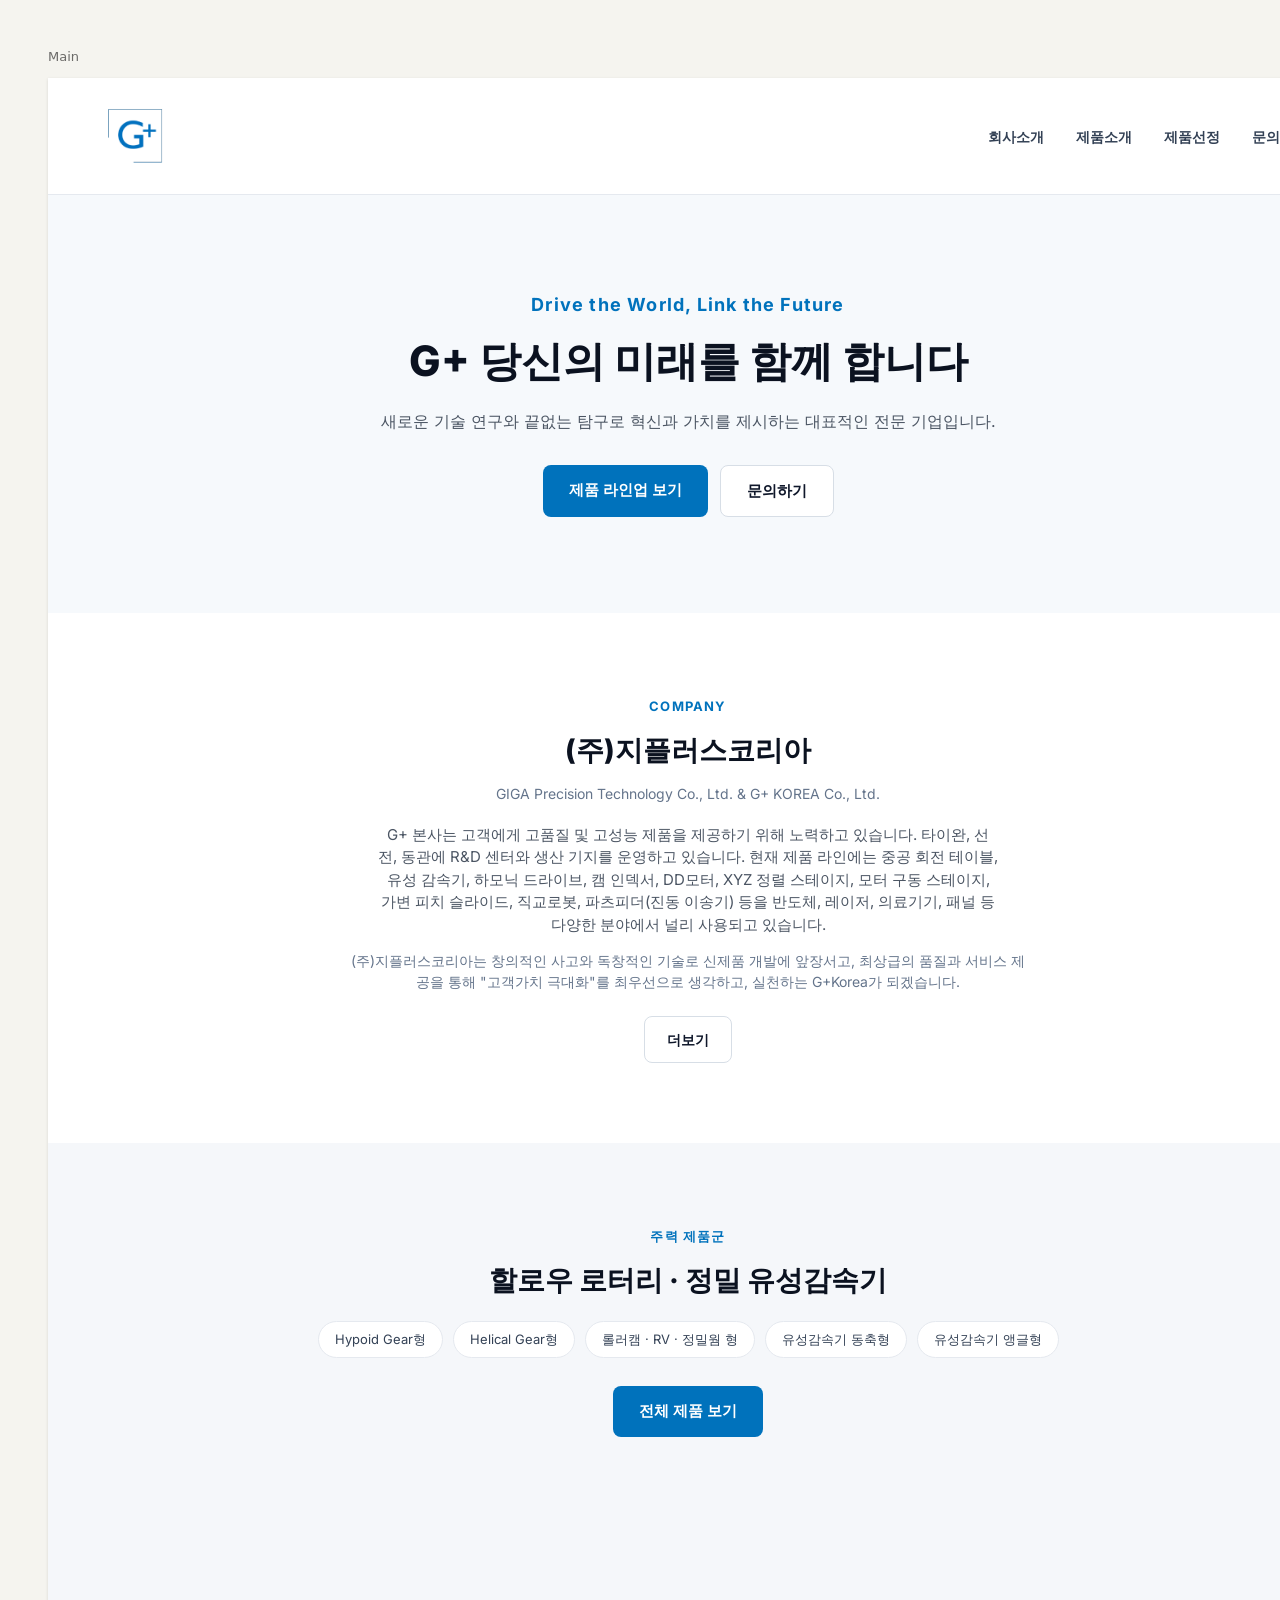
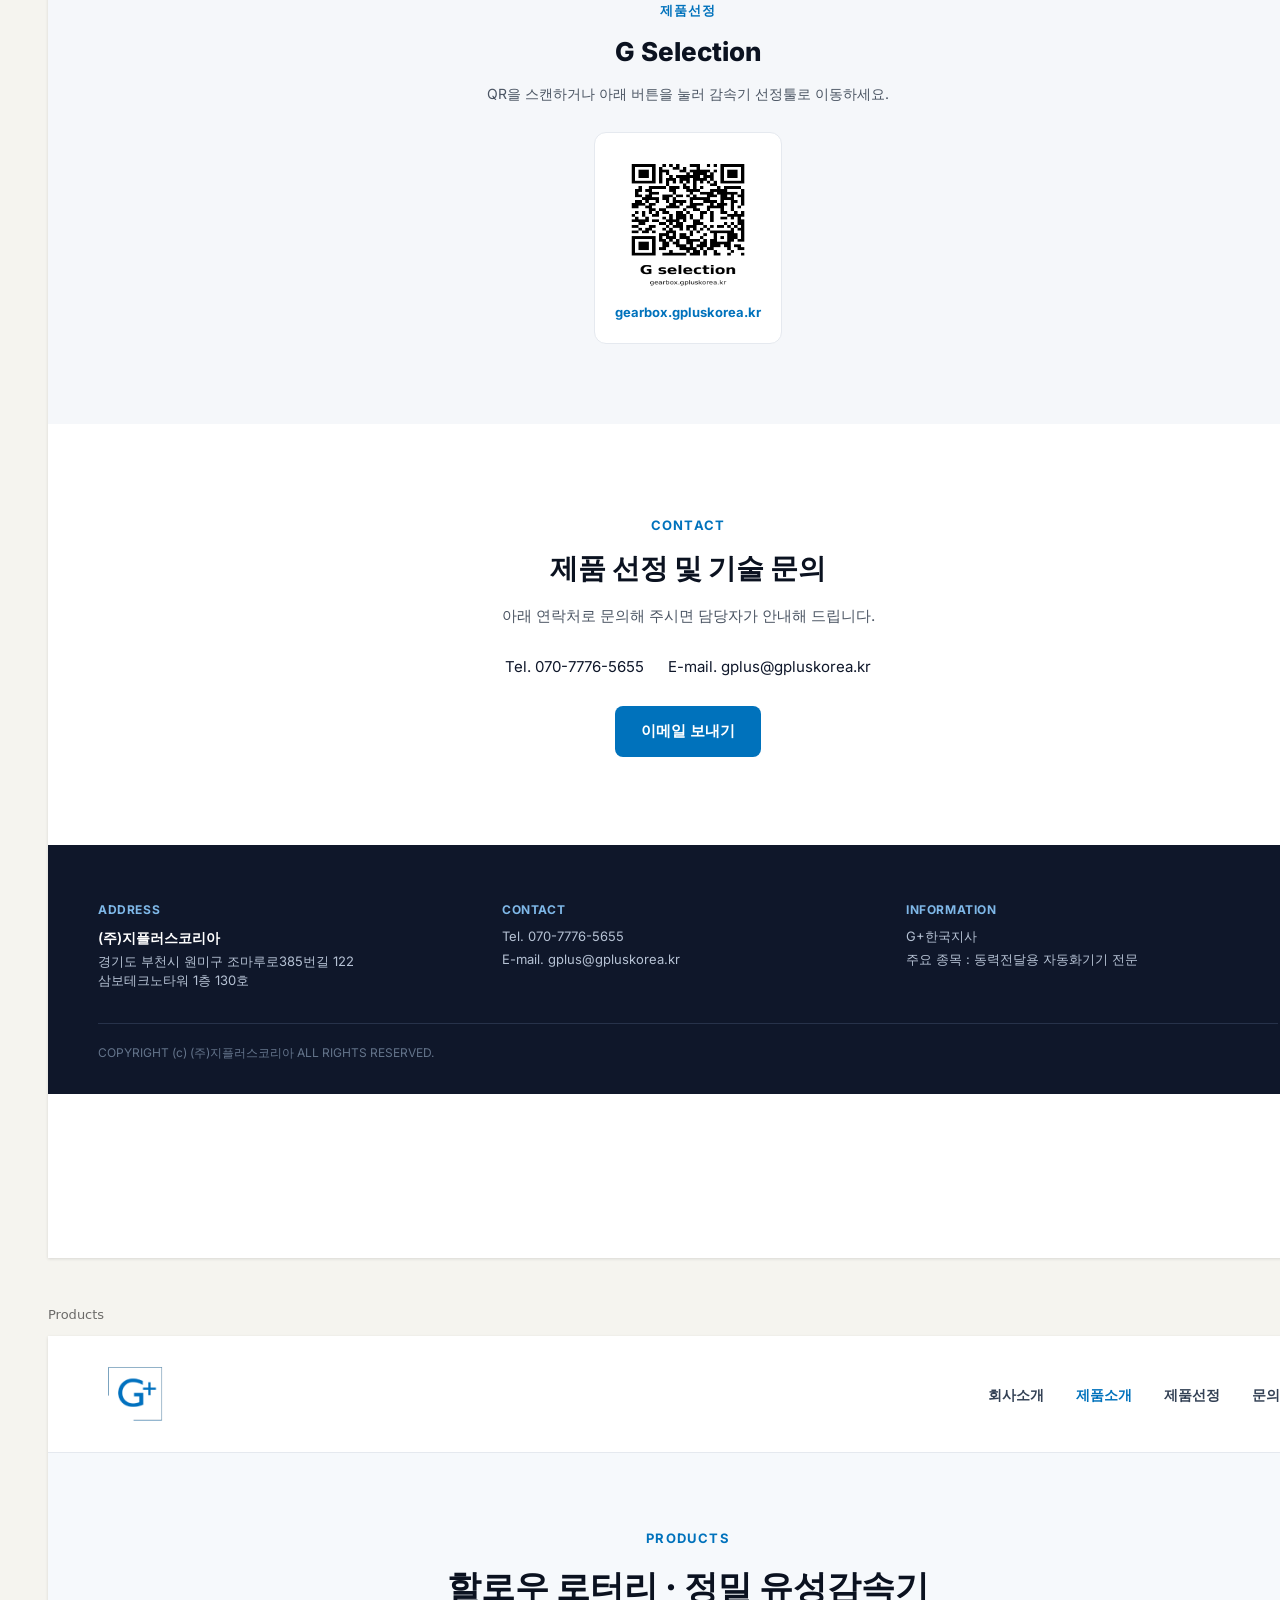
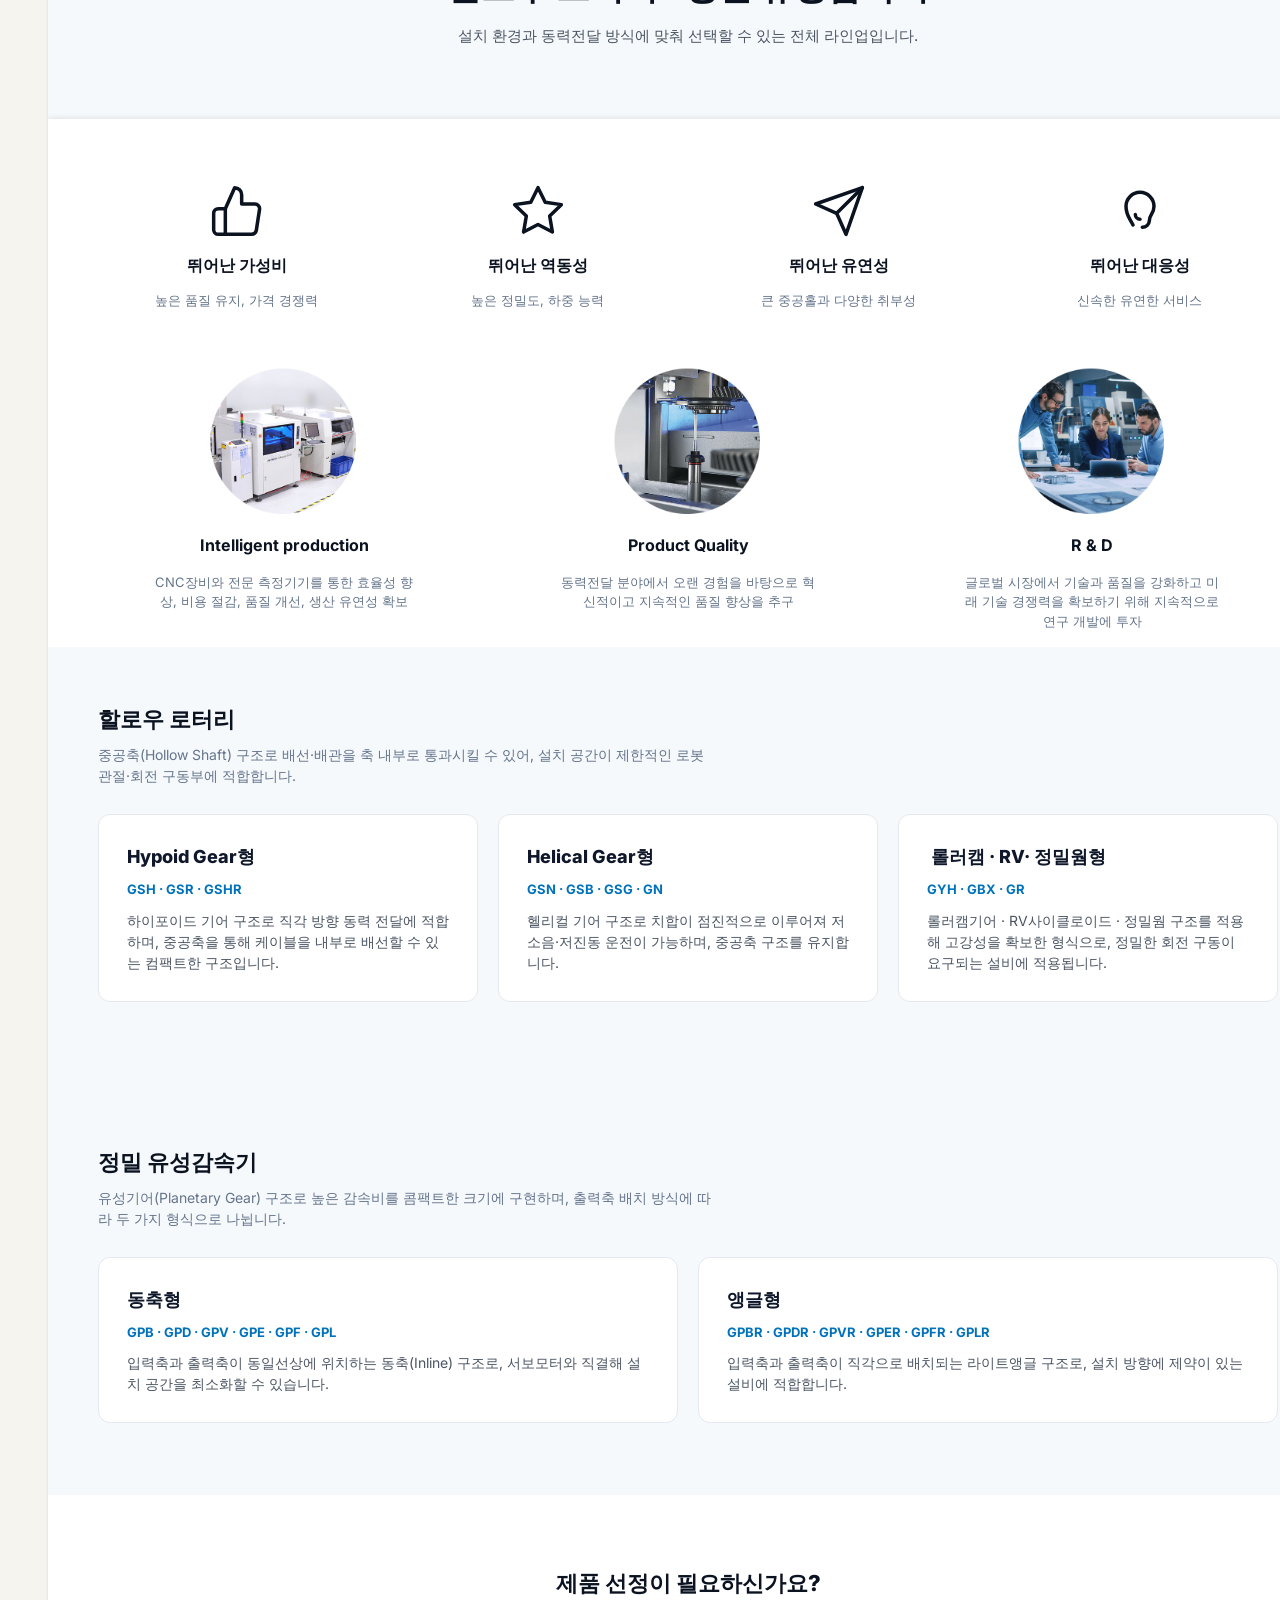
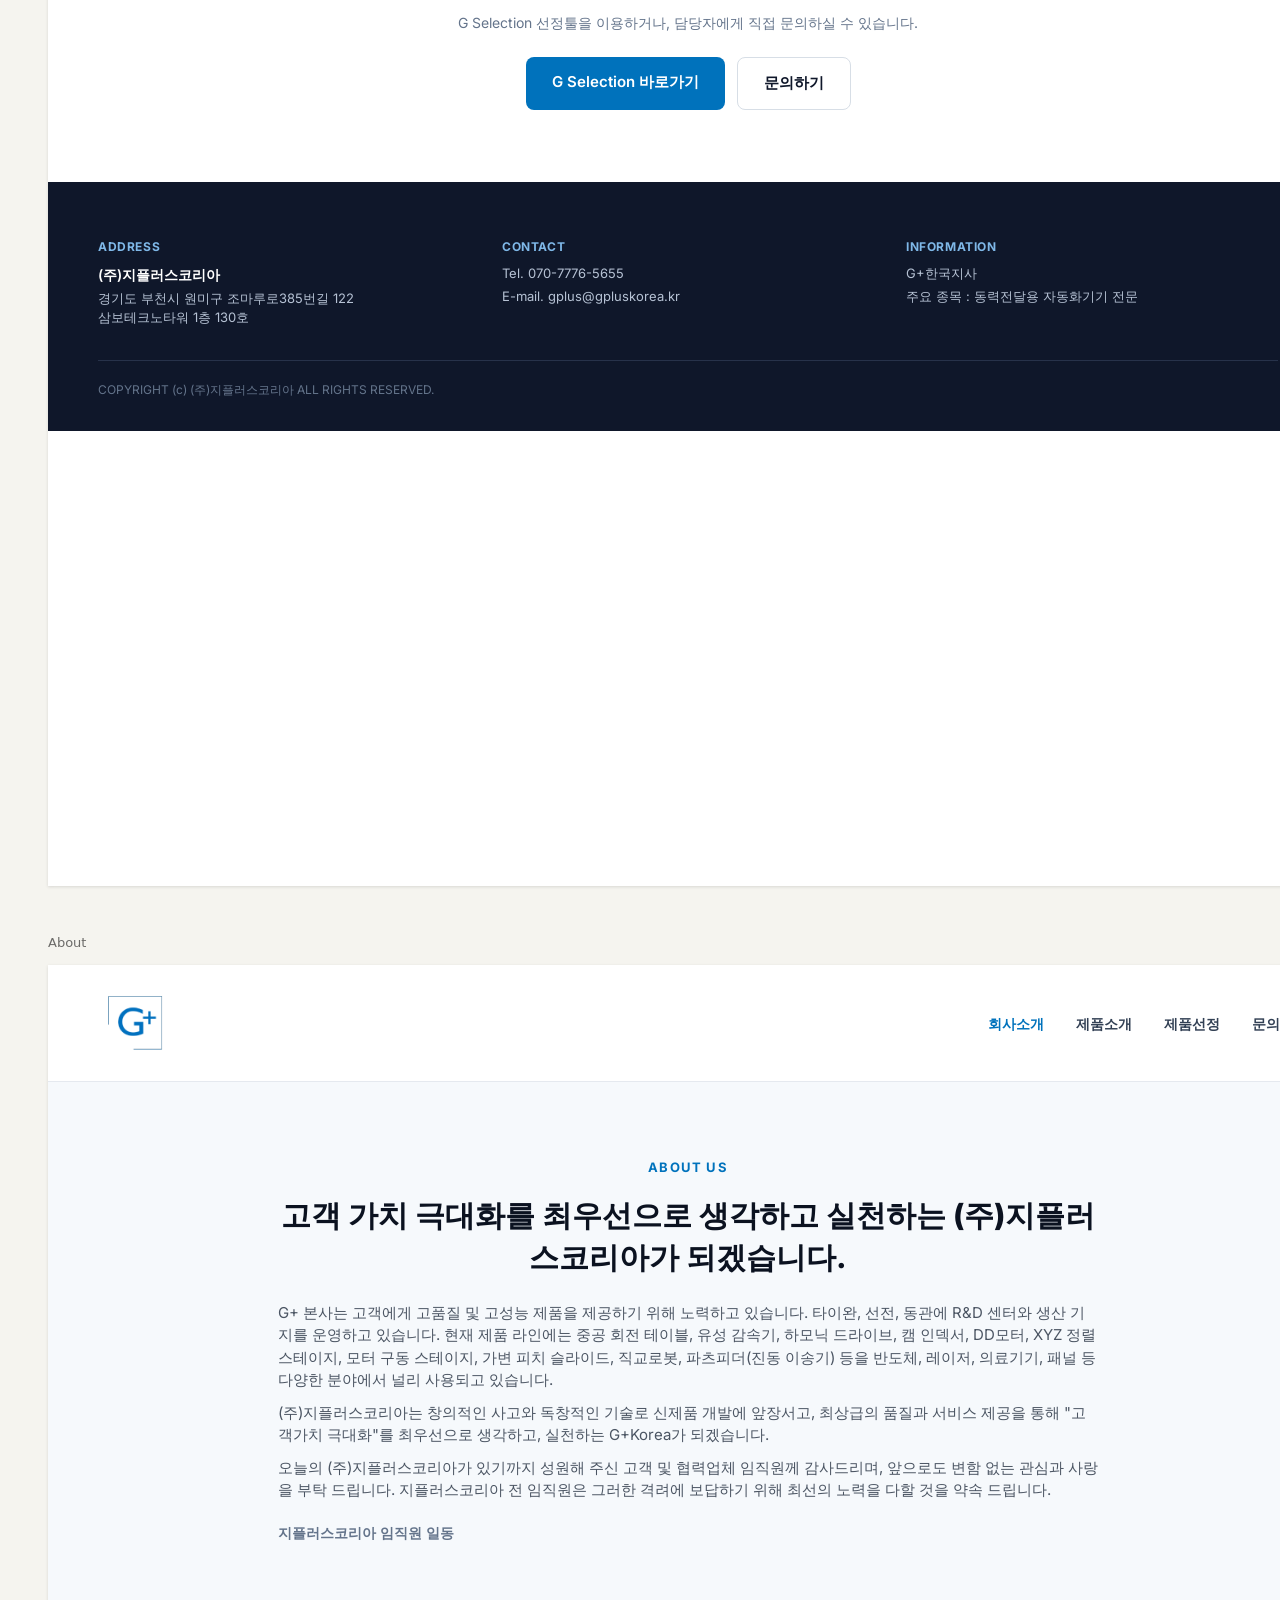
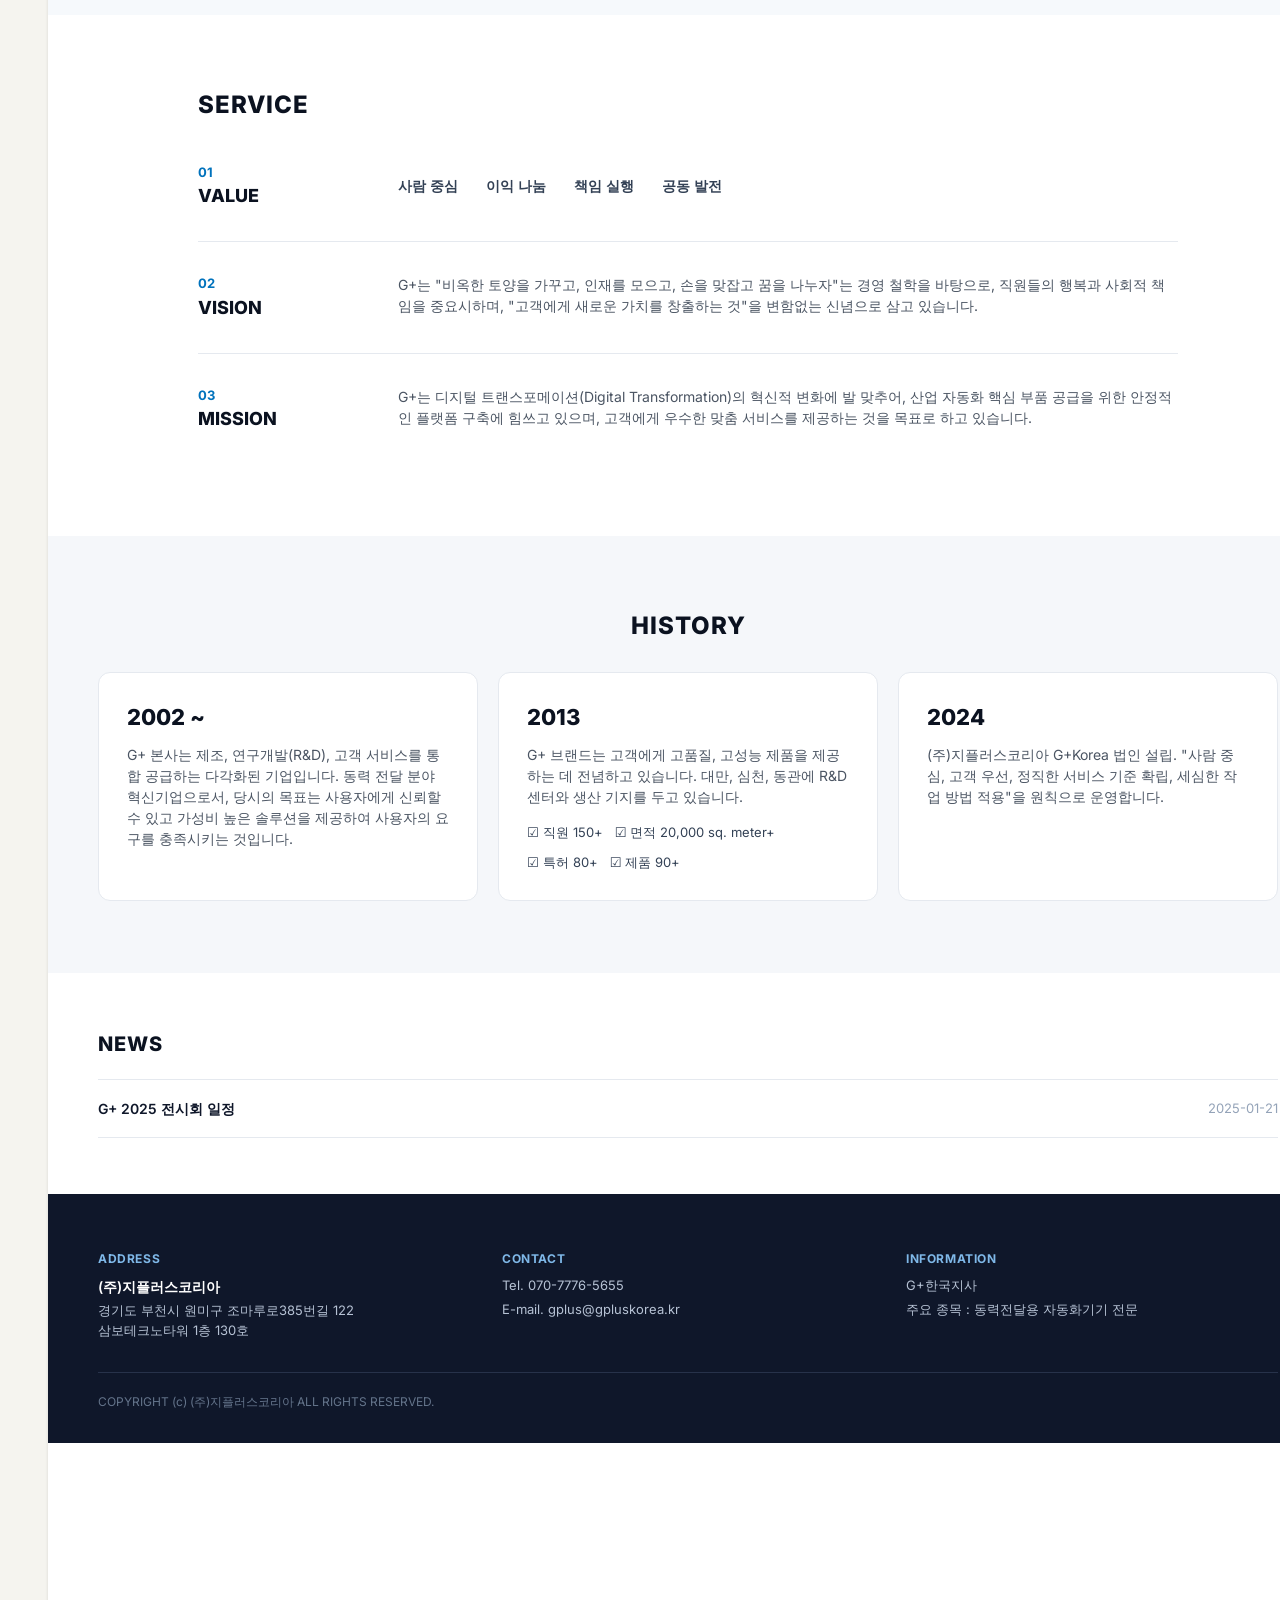
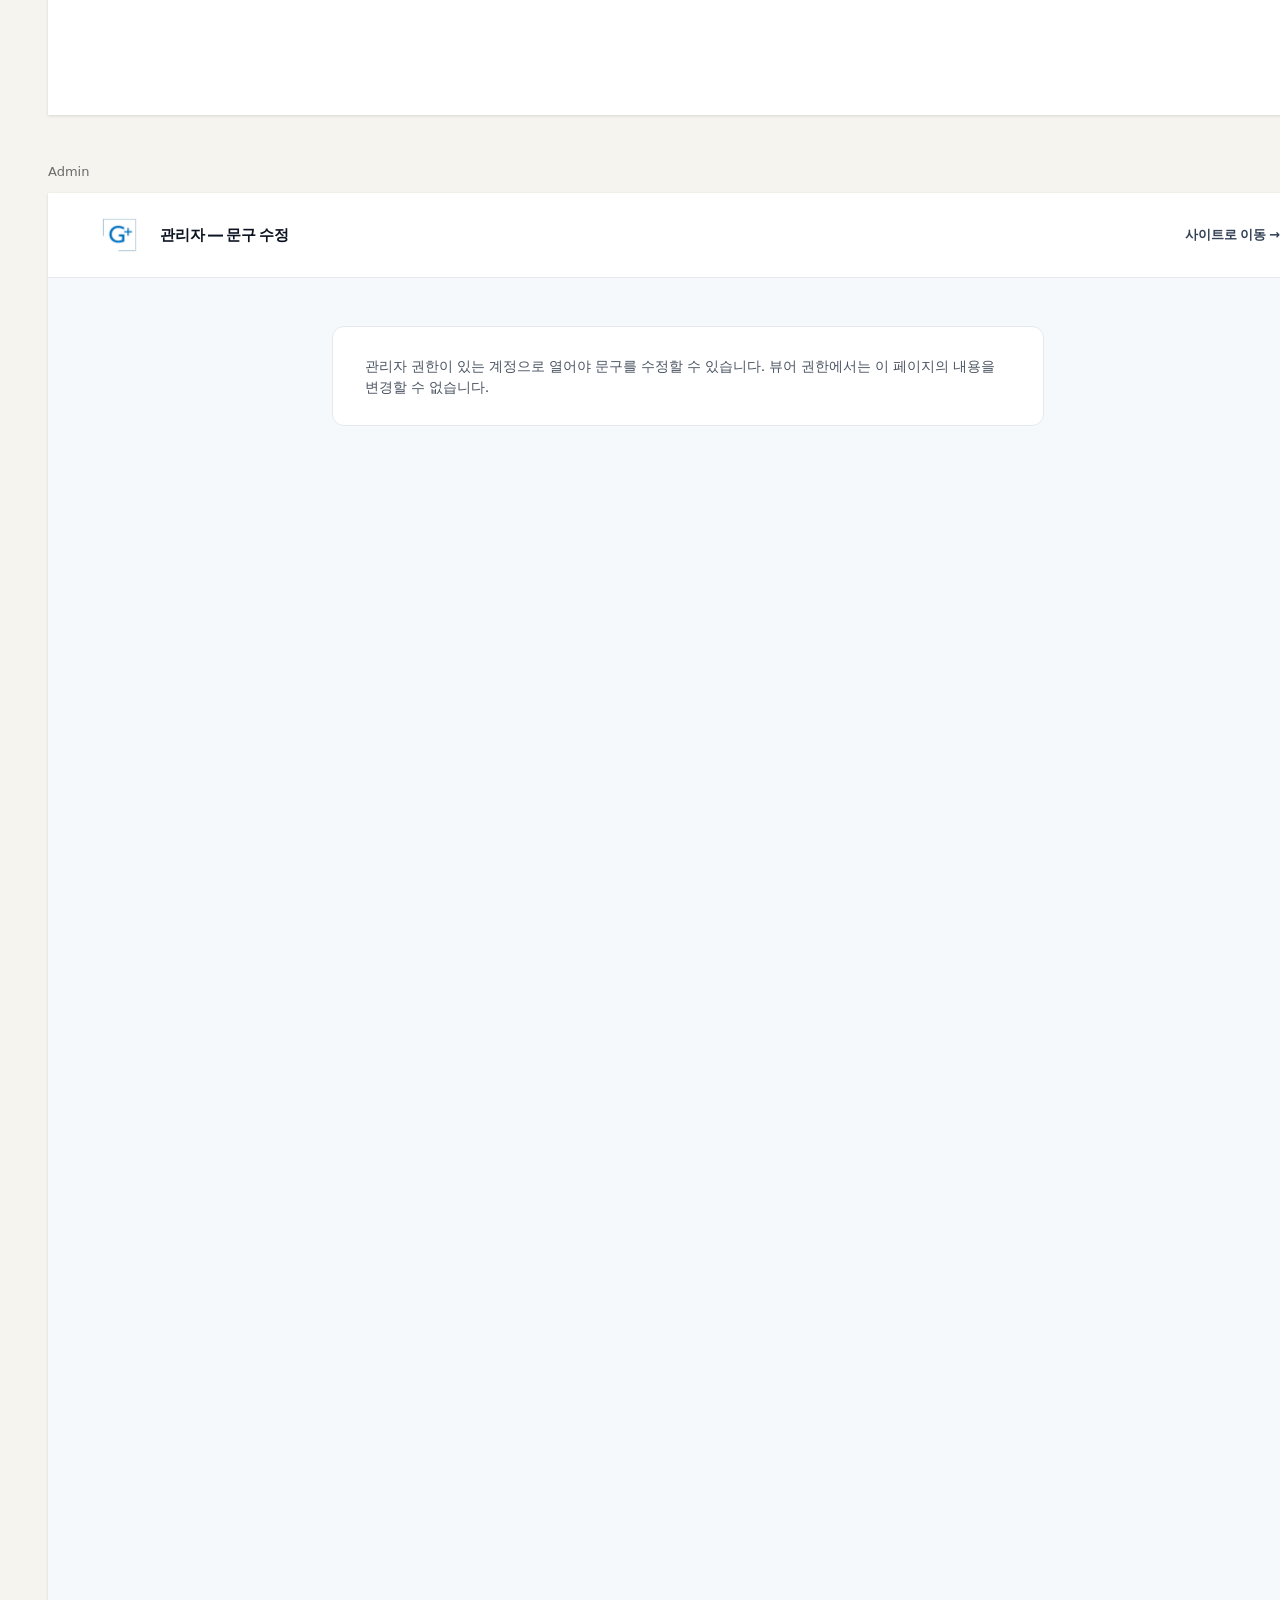
==== commit 3c37e31e: "Add files via upload" ====
--- a/index.html
+++ b/index.html
@@ -1,491 +1,14 @@
-<!DOCTYPE html>
-<html>
+<!doctype html>
+<html lang="ko">
 <head>
-  <meta charset="utf-8">
-<!--
-Some of the files packed into this page (the "__bundler/manifest" data in this file, unpacked by the page’s script when it opens) are font files downloaded unchanged from Google Fonts (fonts.gstatic.com) when the page was saved. Google Fonts serves each family in pieces, one file per range of characters, so these may not be complete families. Each family’s license follows and still applies to its files. If you pass this file on, keep this comment in it.
-
-Inter
-
-Copyright 2020 The Inter Project Authors (https://github.com/rsms/inter)
-
-This Font Software is licensed under the SIL Open Font License, Version 1.1.
-This license is copied below, and is also available with a FAQ at:
-https://scripts.sil.org/OFL
-
-
------------------------------------------------------------
-SIL OPEN FONT LICENSE Version 1.1 - 26 February 2007
------------------------------------------------------------
-
-PREAMBLE
-The goals of the Open Font License (OFL) are to stimulate worldwide
-development of collaborative font projects, to support the font creation
-efforts of academic and linguistic communities, and to provide a free and
-open framework in which fonts may be shared and improved in partnership
-with others.
-
-The OFL allows the licensed fonts to be used, studied, modified and
-redistributed freely as long as they are not sold by themselves. The
-fonts, including any derivative works, can be bundled, embedded,
-redistributed and/or sold with any software provided that any reserved
-names are not used by derivative works. The fonts and derivatives,
-however, cannot be released under any other type of license. The
-requirement for fonts to remain under this license does not apply
-to any document created using the fonts or their derivatives.
-
-DEFINITIONS
-"Font Software" refers to the set of files released by the Copyright
-Holder(s) under this license and clearly marked as such. This may
-include source files, build scripts and documentation.
-
-"Reserved Font Name" refers to any names specified as such after the
-copyright statement(s).
-
-"Original Version" refers to the collection of Font Software components as
-distributed by the Copyright Holder(s).
-
-"Modified Version" refers to any derivative made by adding to, deleting,
-or substituting -- in part or in whole -- any of the components of the
-Original Version, by changing formats or by porting the Font Software to a
-new environment.
-
-"Author" refers to any designer, engineer, programmer, technical
-writer or other person who contributed to the Font Software.
-
-PERMISSION & CONDITIONS
-Permission is hereby granted, free of charge, to any person obtaining
-a copy of the Font Software, to use, study, copy, merge, embed, modify,
-redistribute, and sell modified and unmodified copies of the Font
-Software, subject to the following conditions:
-
-1) Neither the Font Software nor any of its individual components,
-in Original or Modified Versions, may be sold by itself.
-
-2) Original or Modified Versions of the Font Software may be bundled,
-redistributed and/or sold with any software, provided that each copy
-contains the above copyright notice and this license. These can be
-included either as stand-alone text files, human-readable headers or
-in the appropriate machine-readable metadata fields within text or
-binary files as long as those fields can be easily viewed by the user.
-
-3) No Modified Version of the Font Software may use the Reserved Font
-Name(s) unless explicit written permission is granted by the corresponding
-Copyright Holder. This restriction only applies to the primary font name as
-presented to the users.
-
-4) The name(s) of the Copyright Holder(s) or the Author(s) of the Font
-Software shall not be used to promote, endorse or advertise any
-Modified Version, except to acknowledge the contribution(s) of the
-Copyright Holder(s) and the Author(s) or with their explicit written
-permission.
-
-5) The Font Software, modified or unmodified, in part or in whole,
-must be distributed entirely under this license, and must not be
-distributed under any other license. The requirement for fonts to
-remain under this license does not apply to any document created
-using the Font Software.
-
-TERMINATION
-This license becomes null and void if any of the above conditions are
-not met.
-
-DISCLAIMER
-THE FONT SOFTWARE IS PROVIDED "AS IS", WITHOUT WARRANTY OF ANY KIND,
-EXPRESS OR IMPLIED, INCLUDING BUT NOT LIMITED TO ANY WARRANTIES OF
-MERCHANTABILITY, FITNESS FOR A PARTICULAR PURPOSE AND NONINFRINGEMENT
-OF COPYRIGHT, PATENT, TRADEMARK, OR OTHER RIGHT. IN NO EVENT SHALL THE
-COPYRIGHT HOLDER BE LIABLE FOR ANY CLAIM, DAMAGES OR OTHER LIABILITY,
-INCLUDING ANY GENERAL, SPECIAL, INDIRECT, INCIDENTAL, OR CONSEQUENTIAL
-DAMAGES, WHETHER IN AN ACTION OF CONTRACT, TORT OR OTHERWISE, ARISING
-FROM, OUT OF THE USE OR INABILITY TO USE THE FONT SOFTWARE OR FROM
-OTHER DEALINGS IN THE FONT SOFTWARE.
-
--->
-  <title>지플러스코리아 웹사이트 시안</title>
-  <style>
-    * { margin: 0; padding: 0; box-sizing: border-box; }
-    body { background: #faf9f5; display: flex; align-items: center; justify-content: center; min-height: 100vh; font-family: -apple-system, BlinkMacSystemFont, sans-serif; }
-    #__bundler_loading { position: fixed; bottom: 20px; right: 20px; font: 13px/1.4 -apple-system, BlinkMacSystemFont, sans-serif; color: #666; background: #fff; padding: 8px 14px; border-radius: 8px; box-shadow: 0 1px 4px rgba(0,0,0,0.12); z-index: 10000; }
-    #__bundler_thumbnail { position: fixed; inset: 0; width: 100%; height: 100%; display: flex; align-items: center; justify-content: center; background: #faf9f5; z-index: 9999; }
-    #__bundler_thumbnail svg { width: 100%; height: 100%; object-fit: contain; }
-    #__bundler_placeholder { color: #999; font-size: 14px; }
-  </style>
-  <noscript>
-    <style>#__bundler_loading { display: none; }</style>
-    <div style="position:fixed;bottom:12px;left:12px;font:13px/1.4 -apple-system,BlinkMacSystemFont,sans-serif;color:#999;background:rgba(255,255,255,0.9);padding:6px 12px;border-radius:6px;box-shadow:0 1px 4px rgba(0,0,0,0.08);z-index:10000;">
-      This page requires JavaScript to display.
-    </div>
-  </noscript>
+<meta charset="utf-8">
+<meta http-equiv="refresh" content="0; url=main.html">
+<title>Redirecting...</title>
+<script>
+  window.location.replace("main.html");
+</script>
 </head>
 <body>
-  <div id="__bundler_placeholder">Loading 지플러스코리아 웹사이트 시안...</div>
-  <div id="__bundler_loading">Unpacking...</div>
-
-  <script>
-    
-document.addEventListener('DOMContentLoaded', async function() {
-  const loading = document.getElementById('__bundler_loading');
-  function setStatus(msg) { if (loading) loading.textContent = msg; }
-
-  const FONT_MIME = /^(font[/]|application[/](x-)?font-|application[/]vnd\.ms-fontobject)/i;
-  const MIME_TOKEN = /^[\w.+-]+[/][\w.+-]+$/;
-  function toBase64(bytes) {
-    let bin = '';
-    for (let i = 0; i < bytes.length; i += 0x8000) {
-      bin += String.fromCharCode.apply(null, bytes.subarray(i, i + 0x8000));
-    }
-    return btoa(bin);
-  }
-
-  // Error sink persists across replaceWith since it's on window, not the DOM.
-  window.addEventListener('error', function(e) {
-    // Failed resource loads (CSP-blocked links, scripts, images) fire plain
-    // events at the element — warn only; real JS errors carry message/error.
-    if (!e.message && !e.error && e.target && e.target !== window) {
-      console.warn('[bundle] resource failed to load:',
-        e.target.tagName, String(e.target.src || e.target.href || ''));
-      return;
-    }
-    var p = document.body || document.documentElement;
-    var d = document.getElementById('__bundler_err') || p.appendChild(document.createElement('div'));
-    d.id = '__bundler_err';
-    d.style.cssText = 'position:fixed;bottom:12px;left:12px;right:12px;font:12px/1.4 ui-monospace,monospace;background:#2a1215;color:#ff8a80;padding:10px 14px;border-radius:8px;border:1px solid #5c2b2e;z-index:99999;white-space:pre-wrap;max-height:40vh;overflow:auto';
-    d.textContent = (d.textContent ? d.textContent + String.fromCharCode(10) : '') +
-      '[bundle] ' + (e.message || e.type) +
-      (e.filename ? ' (' + e.filename.slice(0, 60) + ':' + e.lineno + ')' : '');
-  }, true);
-
-  try {
-    const manifestEl = document.querySelector('script[type="__bundler/manifest"]');
-    const templateEl = document.querySelector('script[type="__bundler/template"]');
-    if (!manifestEl || !templateEl) {
-      setStatus('Error: missing bundle data');
-      console.error('[bundler] Missing script tags — manifestEl:', !!manifestEl, 'templateEl:', !!templateEl);
-      return;
-    }
-
-    const manifest = JSON.parse(manifestEl.textContent);
-    let template = JSON.parse(templateEl.textContent);
-
-    // Nested page bundles (iframe targets). Each ships ONCE, in the ROOT
-    // document's manifest; frame srcs carry an about:blank#<uuid> marker
-    // instead of a substitutable uuid. Every document mints the blobs for
-    // its OWN frames — from local text at the root, or text obtained from
-    // its DIRECT parent over the relay protocol below — so each frame
-    // navigation stays same-origin with its initiator and a deduped page
-    // loads at any depth on any host, including a file:// download's
-    // opaque origins (where a blob minted by one document cannot be
-    // navigated to by another).
-    const pageOrderEl = document.querySelector('script[type="__bundler/page_order"]');
-    const pageOrder = pageOrderEl ? JSON.parse(pageOrderEl.textContent) : [];
-    const pageSet = new Set(pageOrder);
-    const pageTexts = {};
-
-    // ── Nested-page text protocol (parent-chain relay) ──
-    // Page bundles ship once, in the ROOT document's manifest. Every
-    // document mints the blobs for its OWN frames, obtaining page text
-    // through a strict parent-chain relay: a document only ever SENDS to
-    // its direct parent (which, for every document the publisher's own
-    // runtime minted, is another publisher document) and only ACCEPTS
-    // text from that direct parent; requests from below are honored only
-    // for the document's own child frames, and the ROOT never sends
-    // upward at all. That last rule is load-bearing: the artifact host's
-    // frame-ancestors allows claude.ai (and friends) to frame an
-    // artifact, so window.top can be a FOREIGN document — a top-addressed
-    // protocol would hand page uuids to that ancestor and accept forged
-    // "page text" from it, minting attacker HTML as an artifact-origin
-    // blob document. The chain never touches the ancestor: requests stop
-    // at the root, replies are origin-addressed per hop (never '*' when
-    // an origin exists), and both directions are origin-gated (on https
-    // a foreign sender's origin can never equal this document's; in
-    // opaque contexts — file:// — everything serializes as 'null', where
-    // an embedded EXTERNAL frame still fails the gate by carrying its
-    // own real origin, and a sandboxed child of such a frame is excluded
-    // by the own-child-frames check plus uuid unguessability). Shape is
-    // deny-by-default: one request form, one reply form, no error
-    // replies.
-    // window.origin is the SERIALIZED SECURITY origin ('null' in opaque
-    // contexts such as a sandboxed preview iframe) — location.origin is
-    // computed from the URL and stays 'https://…' even when the document
-    // is sandboxed, which would misgate every opaque chain.
-    const OWN_TARGET = /^https?:[/][/]/.test(window.origin || '')
-      ? window.origin
-      : '*';
-    function trustedOrigin(e) {
-      if (e.origin === window.origin) return true; // https chains; opaque==opaque
-      // file:// trees: Chrome serializes the file document's origin as
-      // 'file://' while the blob: documents it mints serialize as 'null',
-      // so the two legitimate shapes can never string-match — accept the
-      // pair in both directions. https origins never serialize as either,
-      // and sender identity (own child frame / direct parent) is checked
-      // separately.
-      return (
-        (e.origin === 'null' &&
-          (window.origin === 'file://' ||
-            window.location.protocol === 'file:')) ||
-        (/^file:/.test(e.origin) && window.origin === 'null')
-      );
-    }
-    // Non-empty only in the root document (nested bundles ship an empty
-    // island), so it doubles as the root marker: the root answers from
-    // local text and treats a miss as authoritative — never relaying to
-    // its (possibly foreign) parent.
-    const isPageRoot = pageOrder.length > 0;
-    const blobUrls = {};
-    const resourceBlobs = {};
-    const UUID_SHAPE = /^[0-9a-f]{8}-[0-9a-f]{4}-[0-9a-f]{4}-[0-9a-f]{4}-[0-9a-f]{12}$/;
-    const pendingFrames = {}; // uuid -> [{el, frag}] awaiting text for own frames
-    const pendingRelays = {}; // uuid -> [childWindow] awaiting text to pass down
-    function mountPage(el, frag, text) {
-      const pageBlob = new Blob([text], { type: 'text/html' });
-      const u = URL.createObjectURL(pageBlob);
-      resourceBlobs[u] = pageBlob;
-      el.src = u + frag;
-    }
-    function deliverPage(uuid, text) {
-      const frames = pendingFrames[uuid];
-      delete pendingFrames[uuid];
-      if (frames) for (const f of frames) mountPage(f.el, f.frag, text);
-      const relays = pendingRelays[uuid];
-      delete pendingRelays[uuid];
-      if (relays) {
-        for (const cw of relays) {
-          try { cw.postMessage({ __bundler_page: uuid, __bundler_text: text }, OWN_TARGET); } catch (err) { /* gone */ }
-        }
-      }
-    }
-    function ownFrameWindows() {
-      const out = [];
-      for (const f of Array.from(document.querySelectorAll('iframe'))) {
-        try { if (f.contentWindow) out.push(f.contentWindow); } catch (err) { /* detached */ }
-      }
-      return out;
-    }
-    window.addEventListener('message', function (e) {
-      const d = e.data;
-      if (!d || typeof d !== 'object' || !e.source) return;
-      // Origin gate first; the structural checks below (own-child-frames
-      // for requests, direct-parent + solicited-uuid for replies, the
-      // root's never-relay rule) are what hold in fully opaque chains
-      // where origin strings can't discriminate — a sandboxed root's
-      // FOREIGN wrapper still fails all three even though both serialize
-      // as real-vs-'null' rather than matching.
-      if (!trustedOrigin(e)) return;
-      if (typeof d.__bundler_need === 'string' && UUID_SHAPE.test(d.__bundler_need)) {
-        // Requests are honored only for this document's own child frames.
-        if (ownFrameWindows().indexOf(e.source) < 0) return;
-        const uuid = d.__bundler_need;
-        const text = pageTexts[uuid];
-        if (typeof text === 'string') {
-          try { e.source.postMessage({ __bundler_page: uuid, __bundler_text: text }, OWN_TARGET); } catch (err) { /* gone */ }
-          return;
-        }
-        if (isPageRoot || window.parent === window) return; // authoritative miss
-        const waiting = pendingRelays[uuid];
-        if (waiting) {
-          if (waiting.indexOf(e.source) < 0) waiting.push(e.source);
-          return;
-        }
-        // Never-answered uuids would otherwise accumulate forever under a
-        // request spray; past the cap (far above any real page count) new
-        // relays are dropped rather than remembered.
-        if (Object.keys(pendingRelays).length >= 128) return;
-        pendingRelays[uuid] = [e.source];
-        window.parent.postMessage({ __bundler_need: uuid }, OWN_TARGET);
-      } else if (
-        typeof d.__bundler_page === 'string' &&
-        UUID_SHAPE.test(d.__bundler_page) &&
-        typeof d.__bundler_text === 'string'
-      ) {
-        // The shape test is load-bearing beyond tidiness: the solicited
-        // check below uses the in operator, which matches prototype keys
-        // ('__proto__', 'constructor') — an unshaped key would reach
-        // deliverPage and throw, painting the error banner.
-        // Text is accepted only from the direct parent — the document
-        // that minted this one.
-        if (e.source !== window.parent || window.parent === window) return;
-        if (!(d.__bundler_page in pendingFrames) && !(d.__bundler_page in pendingRelays)) return;
-        deliverPage(d.__bundler_page, d.__bundler_text);
-      }
-    });
-
-    const uuids = Object.keys(manifest);
-    setStatus('Unpacking ' + uuids.length + ' assets...');
-
-    await Promise.all(uuids.map(async (uuid) => {
-      const entry = manifest[uuid];
-      try {
-        const binaryStr = atob(entry.data);
-        const bytes = new Uint8Array(binaryStr.length);
-        for (let i = 0; i < binaryStr.length; i++) bytes[i] = binaryStr.charCodeAt(i);
-
-        let finalBytes = bytes;
-        if (entry.compressed) {
-          if (typeof DecompressionStream !== 'undefined') {
-            const ds = new DecompressionStream('gzip');
-            const writer = ds.writable.getWriter();
-            const reader = ds.readable.getReader();
-            writer.write(bytes);
-            writer.close();
-            const chunks = [];
-            let totalLen = 0;
-            while (true) {
-              const { done, value } = await reader.read();
-              if (done) break;
-              chunks.push(value);
-              totalLen += value.length;
-            }
-            finalBytes = new Uint8Array(totalLen);
-            let offset = 0;
-            for (const chunk of chunks) { finalBytes.set(chunk, offset); offset += chunk.length; }
-          } else {
-            console.warn('DecompressionStream not available, asset ' + uuid + ' may not render');
-          }
-        }
-
-        if (pageSet.has(uuid)) {
-          pageTexts[uuid] = new TextDecoder().decode(finalBytes);
-          return;
-        }
-        if (FONT_MIME.test(entry.mime) && MIME_TOKEN.test(entry.mime)) {
-          // Strict artifact hosts allow font-src data: but not blob:.
-          blobUrls[uuid] = 'data:' + entry.mime + ';base64,' +
-            (entry.compressed ? toBase64(finalBytes) : entry.data);
-        } else {
-          const blob = new Blob([finalBytes], { type: entry.mime });
-          blobUrls[uuid] = URL.createObjectURL(blob);
-          resourceBlobs[blobUrls[uuid]] = blob;
-        }
-      } catch (err) {
-        console.error('Failed to decode asset ' + uuid + ':', err);
-        const blob = new Blob([], { type: entry.mime });
-        blobUrls[uuid] = URL.createObjectURL(blob);
-        resourceBlobs[blobUrls[uuid]] = blob;
-      }
-    }));
-
-    const extResEl = document.querySelector('script[type="__bundler/ext_resources"]');
-    const extResources = extResEl ? JSON.parse(extResEl.textContent) : [];
-    const resourceMap = {};
-    for (const entry of extResources) {
-      if (blobUrls[entry.uuid]) resourceMap[entry.id] = blobUrls[entry.uuid];
-    }
-
-    // Artifact-host CSP (connect-src 'self') refuses fetch() of blob: URLs —
-    // consumers read these Blobs directly. Survives the swap like the error sink.
-    window.__resourceBlobs = resourceBlobs;
-
-    setStatus('Rendering...');
-    // Page uuids have no blob here — they ride inside about:blank#<uuid>
-    // frame markers the pass below resolves after the swap.
-    for (const uuid of uuids) {
-      if (pageSet.has(uuid)) continue;
-      template = template.split(uuid).join(blobUrls[uuid]);
-    }
-
-    // Strip integrity + crossorigin — blob URLs from a file:// document inherit
-    // a null origin, so crossorigin forces a CORS fetch that SRI then rejects.
-    // The manifest bytes are ours; SRI protects against CDN compromise, not this.
-    // appifacts: only on tags now pointing at OUR blob: URLs. A reference the
-    // bundler left live-fetched (an absolute x-import, a runtime dependency it
-    // could not embed, an authored external script) keeps the pin it was
-    // written with: that fetch is exactly what SRI protects. (A crossorigin
-    // on a parent whose child carries the blob — <video crossorigin><source>
-    // — is left alone too; the attribute is then the author's to drop.)
-    template = template.replace(/<[a-z][^>]*>/gi, (tag) => /\s(?:src|href|srcset|poster|data|xlink:href)="blob:/i.test(tag) ? tag.replace(/\s+integrity="[^"]*"/gi, '').replace(/\s+crossorigin="[^"]*"/gi, '') : tag);
-
-    const resourceScript = '<script>window.__resources = ' +
-      JSON.stringify(resourceMap).replace(/<\//g, '<\\/') +
-      ';</' + 'script>';
-    // Inject after <head> so the DOCTYPE stays first; prepending the script
-    // would push the parser into quirks mode. DOMParser always emits a <head>
-    // (synthesizing one if the source HTML omitted it) but may carry
-    // attributes through, so match the full opening tag. slice() rather than
-    // replace() keeps us clear of $-pattern substitution in resourceScript.
-    const headOpen = template.match(/<head[^>]*>/i);
-    if (headOpen) {
-      const i = headOpen.index + headOpen[0].length;
-      template = template.slice(0, i) + resourceScript + template.slice(i);
-    }
-
-    // Parse the template and swap the root element. Scripts inserted via
-    // DOMParser/replaceWith are inert per spec — re-create each with
-    // createElement so they execute, awaiting onload for src scripts to
-    // preserve ordering (React before ReactDOM before Babel before text/babel).
-    const doc = new DOMParser().parseFromString(template, 'text/html');
-    document.documentElement.replaceWith(doc.documentElement);
-
-    // Resolve page-frame markers: mint this document's own blob for each
-    // framed page — from local text when this is the root, otherwise by
-    // asking the direct parent over the relay protocol above. An
-    // unanswered request leaves the frame on about:blank, the same
-    // degraded state as a refused embed.
-    {
-      const MARKER = /^about:blank#([0-9a-f]{8}-[0-9a-f]{4}-[0-9a-f]{4}-[0-9a-f]{4}-[0-9a-f]{12})(#.*)?$/;
-      const needed = [];
-      for (const el of Array.from(document.querySelectorAll('iframe'))) {
-        const m = MARKER.exec(el.getAttribute('src') || '');
-        if (!m) continue;
-        const text = pageTexts[m[1]];
-        if (typeof text === 'string') {
-          mountPage(el, m[2] || '', text);
-        } else if (window.parent !== window && !isPageRoot) {
-          const had = pendingFrames[m[1]];
-          (pendingFrames[m[1]] = had || []).push({ el: el, frag: m[2] || '' });
-          if (!had) needed.push(m[1]);
-        }
-      }
-      for (const uuid of needed) {
-        window.parent.postMessage({ __bundler_need: uuid }, OWN_TARGET);
-      }
-    }
-
-    const dead = Array.from(document.scripts);
-    for (const old of dead) {
-      const s = document.createElement('script');
-      for (const a of old.attributes) s.setAttribute(a.name, a.value);
-      s.textContent = old.textContent;
-      // text/babel scripts with a src: read and inline. transformScriptTags
-      // does XHR against the src, but blob:null/ from a file:// origin is
-      // silently dropped. Inlining makes it a plain inline babel script,
-      // which transformScriptTags handles unconditionally.
-      if ((s.type === 'text/babel' || s.type === 'text/jsx') && s.src) {
-        const pre = resourceBlobs[s.src.split('#')[0]];
-        s.textContent = pre ? await pre.text() : await (await fetch(s.src)).text();
-        s.removeAttribute('src');
-      }
-      const p = s.src ? new Promise(function(r) { s.onload = s.onerror = r; }) : null;
-      old.replaceWith(s);
-      if (p) await p;
-    }
-    // Babel standalone auto-transforms type=text/babel on DOMContentLoaded,
-    // which fired before we swapped the document. Trigger manually if present.
-    if (window.Babel && typeof window.Babel.transformScriptTags === 'function') {
-      window.Babel.transformScriptTags();
-    }
-  } catch (err) {
-    setStatus('Error unpacking: ' + err.message);
-    console.error('Bundle unpack error:', err);
-  }
-});
-
-  </script>
-
-  <script type="__bundler/manifest">
-{"ebe53a4a-5a25-4fc1-bd93-041d06f50368":{"mime":"text/html","compressed":true,"data":"H4sIAAAAAAAACuy82ZLjyJEo+q6vgErnKDOFzAQBEFtWV7eB+wqQ4Aay1NOGJbCQ2DcC6G6z+Yj5hvNh8yXXAuCaldLRLHdKdu2WrFUEEOHh4eG7e9QPf+yI7eV21kWsxHV+/MMP57+Aov/4BwT5wQWJgmiWEsUg+fIpTYwX9lP1IbETB/zYSj3dAToyU0zwA1a/g1/jpKh/IchfkF8RV4lM23tDGp+RQNF12zOr36qfv8R2WT2qfqSD6EX188/I79VE1dcL5FdEVbSDGfmpp78hfzIUgzOoz4hux4GjFG+I4YD8M6I4tum92Alw4zdEA14Cos/IPo0T2yheNN9LgJdcP7i292IB27SSNwRvNDLrM2L4XvJiKK7tFG/IixIEDniJizgB7jPScmzvMFW0RfXc873kGYkVL36JQWQbZ2z/9MsvakWM6BfHV+AWkV+RwI/txPa9N8Swc6DDHSeJ774hRCPIPyNRjUP9AFF4Q3AyyDH8tfkfRULzHT96Q/5E0/TndyQzjBuqs0GO4E243ongkaLbaVx9OB2Ipej+8Q1pIHiQI80gRyJTVR4bz9X/XnHi6TNSvtieDvKKfI3GByRIrNRVPcV2PiKC7cUgqRjgaOuJVUH535+RmyP53//FE/6QZy5IcxzH/V2c4wwe3t9Bzlf3QEteDBuu6XuJYnsfAAwcRQOW7+ggQn69nFC1eMVvsV2Ct9NpwMk/YBex+cHzYy2yg6SWoZM8fchjF0J5vgc+I7/fQEGQH3Q7Q6rnL58u51Afw4kVcSLIPzvASOpfFRf+DSb8gAdvWLDeX7W9G/JXvENQ1PP5v8Yr9/T5zI405Ea47D0z0tWbCyv+DU5ssE+fz2da8+GnetMIsrTsGAkUEyARCFM7AjEyUjJlUZEUSfwz0V5rImG6nVVUx65k/wGrdeAPUA1VHyEpbf3Lpw8P+NOPk9OJ3KrE19fXK/Bv558O8dOPKy9QtIPtmdcJlRa9YYE/6L6WusBLXhVd72bASyZ2nAAPRI8PHXHarkUAIgH0h2dEiQtPQ4zU0+CRPz4hv/4BgawaJ8iZdb4gF5AmSLoOgD9bxVB/fPgGxYenz39ALuCQGCSLREnS+NGNzSfkV8Q2kMfT0KfzAq8JyJMTXsgXxI1NyOYXNHqisPxlOpx2kS8I9i+PkPG+Yj//BjnO1hS4zFfs58f85emnSljefcg8/a+vbvwCv9XS+ITZny/AIdxfluK4K1TQv/71+Iq+/Ix+xX4+//xf2N2OEr+lxIBuPqpFAuKaXAjigARRbQ/5gjw8fK7eGH6EPMLXNvIFajAb+QGpprw6wDMTC75BvyCNnG00GmcwSAUE/YIskggSxoh8t20pUdvXwSvcV/HopY7zfIIUp6oSRUrxaD9DaGdgTzUGtZqJQJJGHqImvvKo2l71rSIuhiHdKPIjJLa9AxKAKLbjJEYULfLjGIlAxbMbO7HgAA0gdvIQI76HHG1P94/PiOcnSGIBpCNOoXTUrz/gOQAXeXi+shg47xbDkJ5iQxGIQOynkQYqjoiRx/Zi9qI6vnYAOgJ1SfyM1CwePyO2q5iQ8IYdASRwFNs7AwNw4RhRarxAzafIv//rvyFHJfIQ33OKz0gEFAcZLZAKrRjRlCgqEBfEsWICrHpZyzpk1D+C19MX5M9/Rv4IXqvv8Dd4TZTIBMnd7z9++XIiw/U8IZf5DniFGDw+fK2l5efrho2aAIlfbf3t4fk0D7mAfU0UU1Bc8HxiisfLhzjSkN9+uw60ImDAFw8PZxY4H/8tQ2RKhAS3Ml25T7/9dn1x/nGS9M+Xafo/pgpAFD08QYgB5Fng6W3LdvTHy0wtAkoCTpMfH3Q7uyCsv9pwkXfAzt8q+/SqxfES5FBTPPxDlqp2nm6MFnEyWqn94vqeHweKBp4vv26N0p8IBSdw6myyDINV2MbFKOGNs490b5XYy5s3aI9i37F15E+URqgEuBgirnIujpadgJdq3bcgAi/HSAk+u0p+djub0On0MxAZjn98U9LEvxDjXmk+3r/46d0A9CON8og3npA3yC4IemKXK4c+ICjyeOX/ms+KAFzHPoJXw3aAp7gA+Ql5QB7hlOu719ixNfDYeEboxhOCIg9v9XfH9oDnwxdPD/XqlUp6RpIoBU+foWpKouIkQLWSdhXPNkCcdJ1bBgxTEBUL4AAt8aPHh1pBfIU43phO7Dz3088PJx6rYSbADZyKDf/jMM9zrzArbXGD5m+/IX+8rnBVB1d7+FAp3zfEteMYGtkaNqIrifJwkd6z9qj0zkV9RD8j09Os+OSoKGZcKborCm8Pz8gfb1B6Rh6uCNUfbxD8WF18cATIF2S0EIXXAAZ6j1fwt9x2ggaN33mJ+2nXhd9NO2tyAcQJ0GvHrN5zjDzaRgRZrVZ28dMr0lU0C4ktO4gRUWh3nxHbqzS/JIrLM6TzyT7Ely18RmpAcaSd9b/iIYrqp8mb6ije4U8/pKmt/wiD0QOIzpBsL06AoiO+gShInKpxYidpoqgOQODwV6Sbgai4LAiDxySu8FEdX42hQ3ABlcSIuBFqPOqDg3KJOL6mOAgkydmIRb6fPCN+VL/0VRhAAL0afQusM5S67SUSKBFcGeqLejZwlAIJIj/[base64]/GV0AJ/9SKfv3GuYCFvlyt8RPt6Jw8+FOFpA35OvP76EtAJQ/DxyRBUiuU79ZFZrHGPmC/Pr7VaT+/d/+9d//7V9PkvVSSVbFUxfueKy550WzFNurWefpNOsMY3Yrj1DwEN/TwJ3cfSRwJ9F4L5IfScg70Xg+sTxklQvKZziJFfmpaUFpTCJbS5BvN/AGGfS8HPT/oI8YIYuu0FkgiX8rQrodgQsMyGy2Zj1XKIF7uYb4Bqnq2LEFIugSHy8OaJR6ie2CE3M+I3Z85rfrjAugp0qAKqT4drs7Wy4uG4PnUimExFKSe8w+V4EqgJ56NaKWaSUCiOV7fgRqiGdIEH2I782h+EcP0aA/diExRONyfF5FoBh4+kUO0+CoRHolzo7ziiwhTo4SJ0iUOgDuEYrtiwqUqEocQVBKlNiGoiWVvF8lulrxRfE0ECfQ+VYcxz/GiOYoKYxvbOQR4mJENlz+CUpsramVC4XPgJ+hCjuFHIkfQLlHVKgceqLUHfaF63FBdacgiR+8KLoegTgG+hnYhfWPfuroiAUXr7gM6vMYLl/R/4xvrfA0DQQJJKx5BfTpwpuf6lOxk+eKCSoVlySKdgARMlhOJ4gSV8bmtI2Tdj3DqTTbRf8gSwsgNTPXp5L4qWaBWmLOSL1d+SFO/OBCp1vzAWM5G8QVl9QLXmkBAz/E8gPksV7j4S8PyNECV4J7pykIyGF8+FTzi+on1okxbd+7A11r20ffQ6wkCS5nr0CaAdv0KuaqJacGDM+uXhyEKbR/MCdz5ViYBnxnEqo0HlRxleU8GRD4uxLVxKo8IxDZimOXcN8x8gDD5odnpLIhN3sDrgp0HehIV152JYGfnH2DxHacKjiryQ03Bc1H5S5A8HZytVNHr44q6/08nwxjrHi66udAP4mbbyBxqkF1VS9hxwjIoR288pFaVIv5R++lmvNychA0C2gHJHDSuGJNJPXMFPrlqu3YSfH0iiwsJYAQLyoWeMWLWrzowFBSJ3mrjOSJUeA5uM+nN4FTnJ49vw6JL7qsZprX8/NJ2E5nZtdkWXSlIT8Z7rodZNFtr6Thcns+1cea5NA21Kd2BnQ5vJoa8R2pgghkNjgita/3VB0q9Iogl13XvoJygzQ5+UMVQitpUpG/dmAeKg58w7B//9f/81ClByrevlOJFxsQX9GAfGJr1kkvuHZcHX9tB84sCOXy1okQN8IvS17qd5dVIqla+ac3mEfCfsZeExAnj/ckrAP1k9/90z19T2/foDie0kmX/FOUQgsuVuOuuZQ6BAFn4F8uqYjTm6dzIghGWZ/hhisM633En0/b+vLl5qxqlX2SriQCIH5D2lbkQ/G4ChekJRx0Z2NqJJT4CufhBAhqFzj6bPXfLvNixD67BBfwN6J7BRX71ezk6CMOMO3EduHpxFAE4htlElcB74urJJpVW4FadSfWzfYCxY4gi77TZ68n6px9z7NVvEEL2NCu36BVsV2l2hBbB15iJwXy+M7aIti9NX+CbFdJ90kJ1BsEgRIpCXBOaedLEu/xkhy6P+mTqP35z5fvCPKO26phlzP47bebkZfc3UXQLobxOuvh6el21iP2LzWwmrPBhcv+/Gfkg4Ur/M68fpeehMGe770AN0iK2hk6OZPQdF2t+KNXR4R3zmelv4OkuIqwo3j6U+Ub2HByqjq1+r8ArEO6t+sLxYuPIIrvIqrbMAz6RjBdBdUUDNUrhZUmlh/ZiZLYGahYq+aPyuWExuHes3wM/Di21VrTQgv4dDr9W/Vhx9C5liBKN9HCKVeM/Ig0bn18KDiryDm7+NcP57Riq/Kn339drYadXxYDflZn0r82Xjjlxfj5V/b3l8vv5j/wGyd+r5Pil5gDeDCa69XWqlq2chyhrXr5Efn6K3CeoQCYv/+MKEfFrvyi2sv1o8p+1obuW5ASJOlHICuh2lSc9h5m4iOBEsdVRHmvO10/9RJI58czQs/VlPt0bR1DQRKegi348/ErHPjzM/IrAiPAN5hNyRMMVsEfkN/vEjYJkiJfoCU6JTrFquqwkiaPZ7g36Zab8/qa/nw6e/h4HgKcKs/7BUkRtEL5VnouO9OBY2cgqvYGafTxvozzAd0d2Fc44efzejpwQAL+3ghoaGpIT3WV4wQcejjn91dKG68VrV9vqH1PrOh8xHdH/veQ+mgERKqGdN00couedoT4fTvklG1EtONr4MfJtM53Pv6K3FTvFBO8ITVZb6rAIE/eao77/fnG/D99Rn5HtMrqPIIogkUv7C+ICf2tv2Cnc7ue4Pnvd+fpH72K9DWHx4/vT9JPoZ74etn++3PgYVmoSvY+fpzP4B3n8aH2sh6enm4JUpOjOuTXU718cypq+GnyGqSx9c2XD7esg0TRLKDfbvv3C+NXBs1Pk1t2/ps1pFMW+qaKhNy6PvXGYeEAvMIE6i1T/FGHnhaUWd9A9KpG81DXAR+qLC14rUXw6S73WSnv2seqfX/DjmDmENqNOIlSLUkjxalNd3wKwh/f++03XpQfXeK055ML8HJKNaBVgUCzYVqmUm/14Mr7fr73VqDFejh5Iy91cg/G4E9V+HWEsSqsMUMLaqSOc++r3mBTJ9JO9rl2kyrH6QHmGmCay7U9uOc6dL465/XyVzjnWBsWLYLK47oGTYoDA7kIgNrtTqwqVVO5WRc36sZ3iqsI6iWLX06+TKRUaZPEUjykcuFg8eL2WN/7we/PDw46n/rrVWo9APTaJ6k3Dr2mG8NYuzPvJ9zJB4Yh0jnkfp93OSVc7uLXbzIurxdQEMdvJP21qg+JxuOVM39AGu+3dzE1aVUwe4/x+2FJXTC7JAfvlecdteqhNxT6SFuecfsf1pnIN1T4/W4LN17Ub7+d1clJzr7cVGdPUCrWu3PmoIv3jnRn3+LvGqh6+dPQe4LdfPhbR3v+XOnWy7fP/9C2q2oJ1Ae1Jwv0U/aqjl2r5OPRjgGMflI3rWox0A2F/mpaBSvKLahzjiAOIqWA3WBxnUjSlAB5NJQIlkkyUKXyq5RHlfjSoLF/gq7SPajKrkMR0SM/gDWCW6GOgAuTLxHQ7+Wh9pZeD6CIH+8I/nRxhr8gOMF+KxAfHA+0kWd63pzVHWP8TRaGclSz8HtmPRszBDgxqLC+Ws9vVU5Fo3cq5zL+76keOPHpdvAHwL+R1nOQda+xYCqxipARuMr7pC2igsKHkY6t2x6I4zo+upilW0B1Kqo2eGl8iv+rHA+IYFXonDqpdDaI6xwrxBuBJ3oLCXYMVF9/+eXhGXmohA0aVh82D1Smx0NSr0Jah5NPHB3BwtUtnBvX95TKjmB7SqCc8q9VL0jVt6Eqngei1zu6QPLBNH2VG7ho8XM66b4oAJH6JnWEnIsRSnIuSlUGwPfAPWOf+fCmTeSsmv4RXXUH64/f8Ak8gzufvQrF/+64k1h9u8JtMPF+/vM33HcVh9qTO5dxr/YJOve3Yn2uC51m3tTEL+1tVftBNfcs9SjygChxDJL49fX14bxIFfkhs8h37Ri8Ko7zWE9yleCx7myrXjwhX3585y0CD1qyL5ci1b0+v3YgXGeotqdExSKB9Twl8dXHCkTlcD69t7dVf9YpfFzZXsJWDvnjBcRpVzfzPuwXezf8M2Kj6FMN/KsNtdt1hHZq6uCTR/tMHeRUhTdsT3FaJ5Sq2ffsVG8EZlProsC3BuykeTrgPMj2vQVMjLi1Rw1NiQFL0++8hYtvfibGBxAeH8zSDh7u7N3F+EZ2UhVQ9fgV/obldth5tKneP344JwKKfp4Df5/nSNX793PqFSrg4NTT9+EAzfFj8PGCmpV6h/guHrvSPvETxZkArzrVe8BVIvSxant5R7Qz5F8R3ffAM5IpTgqQ3yHjVQxfb7Ha3XuU6vOC054QNQLK4f3nGtva16jgfgPggjL6pV75zH53436/e7pjsXdcf4b39C11fMOIq6L2O9rcBu4QXxjT1ohD3/C62GsMksfqw/MJ1tPnM1D0Sz3lIjy3GJ9s97e8em3W+4jZYXOBkim2A5nquVZIF11V6ShXKapRUV3lutvzbfB/J4Cn4v6rpcS1vrpniHdu+4nC8A3EsWLqV7369XglzT/oP8LlLx22p2xupQ5c2628j5sW2W8+36OJYVWXmZbc139Pdd5TK3ukVT1Ob4iaJhWhqirA6w2Yc3bzstmHakLVPXZZGtL6s1p14j4/XFrS6j/f6DPkp2vb7g2BkDfkQxX+AW9c8653OcErsJvM4A2Sv98dwjcb+yhHqN7mB5FvcoT3MCoTcJMsvMkq3YdTd+bppqOsd2k/rfnnA46GvWIQyDcm7j0x/u8k+M8Q4D+y/bMHcu+CgDyRQPyf6e0BefLLef34fXtPDbb+BjNP51Xu2nvOb/9+b895jakS3CTtb3Rg7az4xt2i96W/C2Vq2lf0ebqFfPpQE/6j0XddfxiG8OcmBSjESHsxq7DxYOoKSvFDDBzjAS5hVIGAARLNenyCWNaFvZU0qSr0Z3hwK6kLiy3QbkFPOgZIXamo/WyneEUWaZTZ2SmuiI9KgDj2Adw48bBb/fU2W/jLL++rHnfPJ1a4cTKlSjPXdyjOR3pubqrdVUvJACyIVyxeJctOrn+BRLYOfegY/vVty+AZVl3sq4tN9VaqikQdNkH0HLhFxUhOjXpwo6/vD70SQN+ocbo/7A/sBUzI2l4KLh7stfPy/PM1Dhw7qSe87n3be7wXp6f3HAC1eYDAoMaMYDkTRarLAafMIaRJRaHqoKuY6bad71S5sz0LRPalzK4gML93aZWI/TuQhl9Jk4K0RWlRc1QdWS2kISQUTBtAPXFtS4CB7aU3tfa6q16UNIo/V7NgiAlnIIoJs6AJ0u4IVeNAHTOc7zHYV5BKEFR8H7/V0SAsusP+Ws8/IoF/6epBxJV0w+mvCA9FAUQAXpY4p21hU0etTBDYkI7AwOql2hfskanaTmPfSROA5C+2G/hR8owolz4yHcBQDXhagVwpqFVhMMS6al55rvqJqiQW0KF+AJGnOKfG4CfkAEBw4kDYOgHTWZf2CejZJqDu7Xyr6VyTvGpNUaBA1lnlWzq+Io/87ZmdgcEGz3OgfLT8GJxynrBjxgbXNr+KbX7IbB3cHf2PP9QyexEhOAymKSDVFAdmAhPfrxPwSpJEtgqJVreh1AXjmgYPVd8WTDi91vXmj+TgdLnlEfvhq/JS/vz1X378+S8/Yqb9jDwmilkFi9hf48ef3uJI+w3eqvgN9gqD5DeYKgLRb9Bf+C2HF1Pe4NenL58qPsDs2kGqYPwEmea60l9j9CJHXz59/ZdPP//lU7Xiw8PT3agbmrwfh7xBmPfG7azrTjfWviAP58tg36hHqBqvrlJlpOqckW0UjzeG4gafH/6KYeYz8vDDX/+K3d4S+PwDBl2Ek9388eGiRIceFM+TZqsvB5/7Nc73h+vWnFM9JYjAKRtR68EK3oU/K06HgcpJhUYxbK7wEh+Bd/UOMeLCe1HwBtKs/qY4RwgcuHZVsL/cTq4TTnHhQaNT3SOu+p9s45ToqvIyVX+e70KZ0BE7eao8VOjOV01fF+1wZr743IBaabG6zaRqhqn0WwCqplXIA0h9EeLpNv15hnam9FlQU9gNCZQI6v3/9RIoCRTna7c5LHxVva23h37bRgA3LAZVtHnh9gq1R6wixonV7ZtrC+cp78tpMA9x/[base64]/VK0HKnxz18eu+9o5y3Le7uNT7Yj2It89XR87k/L5toXhfP3qb1wBe72hGiwov/9+c3VDqr2bKmZ9ufOD3qr86IflscowVL3W5+Tu2Yk6deR+dEXi1Mpnx+duxNNliUvJQ70KbXw4q5j7lO7fuipRlTleEf4iqKl3qa+cayQOUM6Oar1P/+4WyXOtW24uWOjAjOCtW6gCE1C3Ptbes17b8vow78VwykvjrlQ17Nz6m4//le6dp8c/vf7l6adzE895KVjwgNXRj/sKgPNfbCw4XSRCvpz29ArF5hE4MDfHn7Xq40McafXtwYfb5El9wepbN/dvFjjdr/jP/6kC532TkPuV+LlG5l3zyl355z57f03wVzn4a1Hy6YOcgqXo3zTkvMMdQR4/+A7Vs1I1N3z9+alO5/2KAOcNOfc2vd0g/y4TUVHTUvSn05nX0yHYpw9SCd/ywjk0qWffbuu/q7R2awlO2g1UlPqIAU/q9embuNmv+67h1PfmLb5NB7y7kVrDu7LfDUQFwvMd/fXqBzwhVRryysLKq1fd11Ve7/Or8bs7mxDMzZubzpOrgr+YjuoClgKtyVsdP0NLaHvwNuUrkkSKF8M+7toGLhXzpk1D90GMyAPpEgFVeinSnisHp/JcYUyGvQ/h7tut685UeLcThgWniu4rMoQYQN3qKgdQtfAq9aXsE27I7S5uumXrKuEHeFfXMGDbZuppvqdX13sV59oKC1n3Ma6uotZCfKVV1dDzzad9nD9UecwYNtJ9q5CCCLzPGXythp7C5Yc/PTx9bdzK4/tzhBB+OmXmgwhUXx+ht16/eqz/qvMjNRJPpzG3MCPg+hl4rwg/vxPCE87Il3o7yE+VvT8VwB4vd+yrFor49eSGfKl+1vmTL0j0GfkdYgcP/QwesuKtjb9mj6t0w9N5d+9ad2uvJE4UT69jNHhD+eVyqnGVDvxyw82+h7z/NyieL+5+xRLwWr9+dnSOdWokAPpd4fUVWUa2aYIIhv4p5A6IZuVSnbtqb7RyjeSf/3wun9++fv2IA+uu5xMpb6zD/23i49OVPB/lX99f/kXSc7nzrcq4gig637e+yTTeZGvrfzHkNK3Oh91mZ3//w6n4+gN2/gdBrv84CPI3L0b/+IdfPzVVUlVJQ3uhGBK8NFVFeVE1VX1RWE2ncZZiKMr49PbrJ5jS/fT2qfo3GLDAMz89f7qm2T+9GYoTg+dPMD6Go9YtUTo2xn3T53meFxYrq7syeZ6fznme73Tb/Bb+zQc+FfE835oRTmeOt4ItMeX5ga0Zuza2OI7y/nSL4fhms+EblNCaa6NVo7daJUtzuxO7hrnHx2qJ9fqmnpDkPIgmvuL4dncXtZXJLrdKmm+OzeE8tCN9Y1rBeBIdKWU1xQrDs5pyQsstaullve6clPyVHW3XnczFQXscpGtqzuqT2bAv0kOtdBYdfjycLRbT/[base64]/JFvwQcezm/5rda8fl7DIa348izD57Z5HV99n7bv5vfdQYuvn3fVEtWf5vbI8zQ/5fmOtef5js8feb5l8vyB1+rBHb6YLvnWYX565rsQLu9fv+fTDt/yIQy4zgzDIDY+fJif+RgCvnuu/qj+vNyYPN+ZCSOp21uBUZmQc+fYM1b6cdDt4eNwj6/VAR7tlh1aETc2y4ar5kwkZYV295HeyV06tPYiMU2a+eCwOvDHNm92/fXcaofDTT6frcZxaI3mzqjdOYx4abw4DCVN7npDY9c5MApWYsRsm+UjFsVGQMgyYOzZEssd79hesAmHxVlCYlimdXm5s2obO4y3+eGxy8/NYdfkeaHF80qb549dXjKH/J6ft/q82Z62+O6w3RryfGc+5/umycM323Y19TywzZsLnucbXb7lD/nOzdTTwPs1Jse5Nd70d8vu1o+2PVaO52P1wFC7oYcVIuZFttYEQi7rZRRn9n7X6mMtpkv4jXafZPShkiZqv9PUBWOVTLNN0llOSnKxzO2wKzSDZm+OyUlz3t/Y7QXr0YvOaqiL8oGf9zvDzVw3h7y1axG82e4dBhC9f5Z3XcPqbBryOpLkgJ4AL2YCeRM5VMCkpeTTRLRmQprnhupKTBXCw4x9UbRtoWHSTjxbNILAL8pJONoEHiWPSFzbFEs8Y0ZtxrHU4YDaxQeOTcrAUHupMRlsPZUSKaclTzC3TA4lb/S6EZrOE2ZK2NputyIXDWGbGO5QkvrHbkMSj1wfYwbqJgGpiNHxetqXFFnvz1kdHJsNad/Z7w374EpNeTTSxEWy9DLnkKDLVNmp/b3FBLTpDKPJcDj0ws6qz8mrBiAjIaDnLYpTKV1DN+PNvmWrxvTYHzQ9qcfue6zkFEweM7sBtXCAtBLSeJ6pg53E71pSvzunXTKkeWZ4SOaKKHOhG5SsPph0+aNJWLHmFIS3X6GLMbFzi6GbZi1+nLOq1xn6e7/tjjCW6FGCim+igF4GMrdPc7LNaiq14iYHVpd7bOaJIHSivc7MBtKuJXW1OR2Ru/UgGEZBKk8UbXqUmBa9GaxdaUrSK5EkpIxY9ASGG66t7nZJmniLsbauwczU1cDu+YNBbzRNB/[base64]/YJne75EdyjlgGsWmYerKT2xdG9OcwbmEOMludW9uSJFJrZk20UwLlIZTGQnjnuN0ohsUm7NYnYq8taEmox2rqazmYyyWTM2sZbSRUOCEydrpQzs4xjMt8Y+SOJGSesTbcUQrIqPOKmUnfGESBfKJptQazBh/aY6OfS6exvtrMYYt8EdhjKWuQ8aO3w8kOZFQtCHqaUb+30vkmVFjPyDWoS9zJvE5pjDi/bwCAaTobDoB0tma3mjptAZovN8slT8HasGA2UZ6RtBi/dMvgw6KM5pdHc43I/YXmOJ+yuGIrbHZAgaO9XzA4kcR5t9jnsOqncEO48apD2zS8kiG510TrW6nebMT4XjvEVpK7Bvdoa0ks2MiSV79DbA5RA0/IQZ7ciYBALdwZyixfZ9iU6X2E4OjRlaxpxjeF4w34C93dNa4mA/FEIGpHKb3sV6Trdd+WCUeefgtadjbz6ft509JdCZNKd3IbUxovZGOe7bI7a/[base64]/K21FWFVijoJJ0azj6hpsJ2th6i2MBs9bq7qRR3+4EUMamszjFaCsMA7ycE3nUbKyLrj9wiPnhoOjadwBDRHd4XwKFIQDlaDma2KdIgPgSJcfT1aDJX9ju/H1gR0Wph/dbYDZYbfWsaG50jiL3M61t72w4niTZG97Z8JMspKvEFKWGGY/kT80jRU3ORAXIgC95G5jwHpdhoxRtqZkpzw/TbHXlNsJ6AzlFshe7HLsr1WmJ/P2yNlkp+7E0XzXEPs8e94eS4kjqzaNGYie66gxleSRehrUdBP+X3banRn6IEdkRzbOWxmBZPDXw4W3TFfjyXQhNrNQbN0dHCWYZYDnvNrWl3VtLEZmSOlVilD3bWcpw1V6bRWnbBZNNOmlMz8HDAeP58TQcDjSfbOJgYk6k/oY3pHOJut4zNujTH8wOnJslxNkyGebcrHfL+cV6UQjjY4Q5wWz1fSSO2fehqc6mVtvZdjNziIh/ZnANIGuhDtHSHKkqNBoU4JPjEVgnBa7SztRLuB7sUJwEI++vmaD5wOI7hDTafSYoBsmTbng7n+M5K9eMGQ/umYZCi57dB2tLjYRlkWhCuBml5VKUO55nDjZ63u3Oj0actpmttZ+vCOpAT1hylVj84NuWZPGJQZrcpl92ZMDT3ZNifmRndiLVobs3AvuisJuQkYVO82B3EnJJLDSe41nFimpZR8oo16RapY/Xyo67vRVdo2/tFI1X1eLcSmISiCsZbrAb9Qu6j2oDkYkmaWbbo7w+Hg0CPlk3PajQmhzBmRVofTZa9smAnZtjU5tU4c4/jI2Iy6DS3O2PRHoy9ku4MGy2xD1yeamfacmY4kTvm9zgYE7PEIhtUj24PheOy0ej6yZbQtWx72LFoN+10rZxZe8IQVN/ZRt93cFdX5RHtejM2R5mZOg/79beuv1hsBtQsmw2iTFt42D7quupOJEWQdRem155NmhOf4Zkhs/XUAb+xOHshl2zUwKfDTkvsAvm4sKjeCueY2Mexvr0SDY4rpQZIRx3h0G/[base64]/Q5kKaWWy/sTR4jjDkHmnTbaeDaVvJKZZyGWcbQGW4NCfpIwPoqeYF8gZsYqNL6pg0nG+ISA4EIo/8cQqIdSRHOOt2SEsSurvZgW5319wosIvALg4dBcX8pQpsdFhys81kKrGrBTFS9jsKlb3+Ud5FSorJ5TiRhAVO6rziZPRunKwXRAHSuOWqNCGLFK3uEm22T5bG/pjIK7YYiHtd5+fSLGEHvmKTW68XJorAxN0plQyG9DBbce3FiG3NumtdsffUvhDcIObGM41Jy+5w6B277LyRyCpZFFPfNuZcKQxX+axN7ZjDfjpqmsfuao7hswGaxiM6NURclUeFPdZdUmJCZjSlm/kGyw6TIsTjg+uY3e6aXI11+dA0VQpVjslWxvx9Ks1B0VyHQRA5a2YTdtAYEBLTNp2W1B7gQuhONDEiGr5hTILRRN6bC4tKBys0YMJFFilmNDKLeMwthKOec7FOrPFM63W7vX6alsB0GHzFUj4A/dTzOgeL2pjaYR4daMH10vaMBEo2smdTch1HBOGonDbY4WJLiybD8XCyifZLIdPDMViHrCyqHk6FDDUXyFHfyvKjEoUoijINbeHR4oTN3FYvX8iTsME6NNjl5Sg0Ri19StJEPPdxbHzQ2azY6VDnODY+DjldT2iwz/NZY2s2V+Y2kOgxJ1s2Ew0TBgSLgo0dB1uOA4dx7U0Sdd3FIs+cghp1QGgtU9pl+sVm7x+cInTCg9ZD1XVHatD2+oh3V4zA6ZvBxt/M5zzx3xIn/6dj8RYbhS4+56idx/a2ahPFSocadQfUOg05SfKpXWlZ+30zG0xGurz2GpZ86P7P5wE+XKOzxUy2bEbOzpVTLYE5pZbUkNZWYy6vG0qfK/jeKNiu8ExzV+aK4Fy93dxZetSHeZjeQOptBlJ3Jwt7zXWOet/JVJNvCMshKZQmIa7SeNnvVqkmvbve6j0h23kSuZVHDt/HLdXVs63LWZo7T1V33ZiTxtyHOLRHNQ7kyNnKUqASTXPdd5LdnM8npZZN93whLI7mdO/j045/FNqt+dJobFSwrfJDi9ValMZUezscfvn0+/MnkuJ0QOjMC6Pi+EtTpfAXtklwL4aqkEaDUAyaBv99CdiyymYVbX5YZe/8OTHi+dY8PDjd+VpqeiKpKztzhesNstl3N1tJa/HzXmvtdOe95SpVpku8EbZ5kTBXcnvoaltnjE+Xg3DQo/x4m+TtubJm55xpBb3Vuhgq+bzXXQ7G42g45G2/05lOj8sJa1AHAmOPk2WDS6beRk3RhpjugyJkaWwZ0AG2wnG9t80GzeOK54cLS07mPZ7vHLGj5UE26GpNnueHtsd3+VZ33uSP/NAewAQjP2/Oj/yw3Wn35y1+PpyX/LDNt/saTPJJJaSBPdb4Od+VOmaH5+2hxm/5bqtjdXjeHE6HO77b4q3OlDeH/HAHD1waiPDYh8GxxfNSV+SnfHtoHVsmP++K3Snf5s2jdeDn3XZ3ClN1/P+P4/8sjrzg27SZxGs7VqyJ34py0CkWRiTu+py3kgWD3q98lMkywjI6TCCrh2bZ9fos/Z3xb89bTlc+dDGblferEVgIm3ax0TG8zxmU2yC4VZMqhFCg96HAGMagmLFez7C7PopbxdoQjrKfTqbf+3wUqYXz8ro3aSmT1F80cjDLw27qr9d9TuLcqYYvs9WSEXelLO/d0t11VNVtYoOQiQgsGNI79jvzYNfuhHzKr6bLPbst5L22tkXleDAEd7peKkV/Y2QqGtr9MPUpa9PNg8N3loXJYij67W0vnu9ZrZT3242NrvUMO/gDRiPDTCMHrDZObFn83nJ94HdSD2/JuVjxhNmCMqqWkUDFVF+XiZ09NZIShEYm5NFsLJXHTdiMj99Zv/WC7mDVQhfzjd1Y63ySmqBTAFadUGJbT1Q0LIg1w+E+xXojsVtS35sfhgubNfYrXePBgt3YxIZVe6Tawiqa5lRoHaa4ugv72b6cqIK7/M52IxmatDkJbceMnaxfsLLJWtTmMAlShaaCmAwFdiDqrDcSJHxXCIZQgnS/JVlvgFV63BckDWy/s03rdJtZr4l35MN+bca9g4sRaj5A11Ypgym3cPDVNl+tGa5PTCTMIIn8MC2NkHBMSjt+Z1ven+SgU4b9bNSftNQJEBxI7zjZayG63IuEYkVaOVTRpbVBVXO2s0VVU6hom2/W0BalnsJq6T8v/dfjoRIS5SpRXWmpkRTR51YMn+LDHPN2HVpcL6mCMr+zbzNdVjZfWLeFTfu40ecONaQyaiCsmhK+LmU9I5kVqHBerwm1j/c5qUnJoTxzv7cPKAxt2hwcFza7sumlBvYEYNXOFt9xQiakkSJ2NWdApKJyoPr4hiV8L8BYcoCVmo7GuecZs1wL+6kmzr+zj8oT9iRsE/lmnIfdZAhrWDk6yxezSJD2W1yiN+leFlZaOQxRea/Z/VCjuSgfWxhpyaXWQmPln8R38cfoJAftJZe743wxCwXFS/[base64]/2TIrig1FOReVh+U+zh+ZsxORx1NtORiOUxiNhtXXCaNjyd+os2xVTY48S4oGRO9/d97HGkxwVJBxvR9uot8Xb8mG/KV3JWe4HwpqN3KwchyG10g1Akkd2lhp7tJGF0H4d/2n8TH0+YiU7Xu3paJNlakmLWrnFJW6dCdkoXx62+Drxhjk5ECXMbWJlkFpTdPe98w4NqCrdQIVxaiBwzVmLGmWcN8yZ/lgJirKvJLHiM+FsG4xnLp2JkoNmnOsrhLjeo5w08yb/HLZX8Dd7VtvTS6329c+2NxwqFFEemmS62mNTapy5zQHlLpsGUPdyzu6xUU6y3OCfR3fulN426w3TA+mS/VQpZa9JFVN6T46lPeQpxXaDGdFaDZe4WoQKlrSF4Eh97xxVLJvswFsJh46Yb9pl2E3Gm3JJb0tjV/k7rNeP/WA8I6h0JmyMDqsEBBrj/wR05/srSZ8TxDjfCHNnNcSbsxFFYpttGbHlCO+vyrUzECrfGRCC7XVdYfrPmCOr/OWgoFVXFXd9GcQkzPN5Q66cWphBMj5RZq4fRQSGavY/h95Jw/EZ70qH7sA8cfOwTLdc4cLY3Hf19SBpc4yBCxs83gbhMlX3VGOIfv9Yi2/YE58fDmYwbtzvNpDvlxPo5zAa3l/PiEXqFdoa6lKMICNv8E+hJ/mp7UCaL1TsnA+Wlhou7eUpylnZWhShWxBjoYVLuFSujSn1TyCj97px6tBE5ONrwc9L2s/XdFjFtnS52q2ElYZHGMzvmNuQINQp8Z1z8+MqEXw44Gbc81YjfNxijQFWxmAXw/[base64]/P4pSBVWn7lLwyqjEcSdmdLTJqoJ9PCyEARMxDLOX9fG8sxKUpl84hkOBzWw2Gw0ZjubKEsOwXjDcBatkEy39JElSmgMZWfQHg9lE01hsvUt0fmP5DWXUoUeGMxh4zgGfrdqtuSx64iaAu/BIkiDUjVaoaoNLkqyXr9YDGWNZvb/h5x216xoiG5f9vZRmKVAUzFDVCTY6tMzOqtWH31ySJCmm6R+8LMvSFO/[base64]/CQEcxgBkZSZJZlukpruQ63tTX22QTrSFt0ZRmGIzxZhi6EwgM0MkmwmlKJ+hWyyRUwfVkiB/DoQzDTGaz4VbTtKzTanEgk0ss3B6cpTfraCBNE1cl1Eo++k6g6EvHImSKTdf73D9SdGjv3b0UHDIS7fpZD+5VEyzLwvHjcb7GUC0xgkOxY1OCJFGFaEJ6OjnDqDLDqLrRCnq2leOEKAJNK3aiN7GCBr3VHG/[base64]/AaqTQ0saC/NfIPPO+akjBejbjnbsnN/3HYomlY2vnLkelDuSxJDWTxipnY2aeI4BQy3qQGR1lEUsOwQ6mqWHouz3R4FicEGfYzervuykvTdTuuIiUA/jI7OYdEvd3EqEgRBqtvtFiiEYIneMtI1luXWO4Ja9rrEFptwHIcaIA2DzYbpQR6N3UnPtsuBu/[base64]/L8fDLxk6i1DXPKykbM86of8UO7SIs9ziiTltQxkh4qS3YhOaZqmm53O3jLxMN8JOillGMYxDEkQaZbnOZrR22bollLQCPuDQRZBX8vb9XHDmA16saYBukmvTWkmHrNJq5VzB7a1F/hjs7kVUY6j6RHIJhM0k6NlubcsqP8aO33RDdJsNuivGiyn6wStq/IcZ0ZOcWwyzKQty14Y9LJoLAW0WCwxlN2yLf64Oxgiq8ZRL2jQO8lv7HSQus5us3YSXdgvVt5oSWJ0g0izTN3B//dmGEuBWcdMNplMeW19RetiZkzGY1Jszr2RKPLZBBpbj+0tKIqCFi0qVhpJystlOTqUPt20R2vdMAw5MzLAgE4OlJJIN4yRWi1BBCKB40SY5OTSoXf2tF/qKTrrWJ7LbmzZZI24SVFcTpIkgZOYjOM4h3H6WsbJeaYyZZ6Hruc5/jKVZ1O30zeM2WhUOvokMi1vqx1Mb7q2YyCKIt107fiQjXGQLmc6vQ/3mp4kicDhjRVKkhs8UEA6Ho0IlUqErXII9T2bLZdLisNxx0ULvxyPdrrGxuZ+31iu0UaDJNfLZU4dGYbJy2NzKwjqwGWzSUFiDJGUm3znjdqQPlbOoa7YtAFK4HizyTCOuczBQoa+xqiNiXJUomgaS0bYP+5iQlk1mtROIxRh3V3HvTUl2lto/[base64]/mG1VPye3B8yILxYygURRbr2fn22k/WoVjOxq3TWhWUGNmxxt1VnDtg9gpMZZtYRg6BX5ItCI/I/LxSOaoEsMKwOuZCACgh+ls4KuCm/vEpGXZ9mwTrFJ5vBbdYCKjayXZzIzZdMpgLLXgGA6lOWoeLDNK7osAaAeUYQh6PXFQYBgMDY861BVKS5fjzpJ2MAwkRrjh0L3eXA5X2GA3W/oN4KYZMyIY3RcGJcMyJIahTc0wnH3eHDWEfrmNZTVqwHMB2EwQCJRhVGW53AdByLJrrZ0K7YM46MRETB1oXXTwRmO1ybIsChnBLXE6361wacWJG1lmmEbjkO4lnxyj/C7wG2C2jAZxo01ztDB2FmiwX7qNRWlOCjaOsx3TIjNj0O/jXXkQkbMZxrI56IWQNkKkBXZs7O1cy7AkMzBPPR7nxmAb9ce6st2W4U70dsF21F0PBiTesA8cl86yNOUEBRgYiu3ErsuSK3Ksx57PjKKeW049ilUNIyUljmWn3RXFloMBybIgW/owfh3lSjYO8vVIaXi7Vp7nrV4QLQvKDWLCNYi+j/f3UqLrOkf0O1IablKyshtZtrc7IrXCmZZ1LJ2SSpZdt18EspoQPTw/HsFydEAN0VsnmjzJC0oLIF/qOofjfZ3tqYYaE4uDKDLrkchnw8qnn/ZTDmxkGerImQRgbNAb6hEttK0UBI2mNu7B2FhjOBRbj1nFMEcjqpjj+4RpdLuDwNjEvjzPCMpvapvxWKFpaskd2MFuWpZ7cx/pK1ceeI4jeVoc2c10tk9TFEsb417HlPnNnjX27EIUxfaY+3/YO48ex4FoO/8g4qGYw8ILSRRJMYuZ3DGKOedfb1TPs2FvDC8MLww3MEA3NKNhF4tV95zz3VJqs0Os02wejuYVHUfofsSbuJnT5hDX0mu37bh8d7e9cOws3/0kCPSYy7c7P3vkYFn2/VIOlFrfC/lK9yLL8PyIaSzfnYnfy3Dx5eczQDsW6lPDQr7YBy3MmxGMCmFZTf4o43FHKBUXlEjEulBd0aeNA8/y2tjHSsKu73mank4QvI1i6Rta/i2Buty/[base64]/[base64]/RDQT0FRFpiR79fWQjh70fiJBQbv7ZH2BcZgObkknsheST3IqVq6YRiSbV9IpuGZUUeRi2cXlXImzRLOgCrv1WcSbVB0sbaGLDdezynJTVnJ/EvXTiSf5pmTuVfjwzVsg1/rMy6VkQOg7+gWd1hOSUGS+ZOXDBmTzDP8wDG8SEQRR9xWthscE7GujtZ839eVLvJi4x8/v1sLrrsiv/[base64]/YzRHLIn68ameU44M1YRDEppRWE+n/4GDS4E1Oaq0BilT1i+g01RVe7DdVv27gdKfm7S7/gtuyOl1jSqm4ZZOC6KEqxfP6qBlL8jajaykoj7OMLH83Gr81yNfd+3nb+hTGb8vhXr2YA25l292Fm5NcoRSzYg36PQ3VHZLKt/R9omLoPy/KHK80mH8a0GBAP9D2hBUZFGQxVDQL14c7/j86jruq6Oh2bexvFtO6qEtZd3xFxkhACA1pSN9+KwaUPEWw99DZzmih07XMsVnshmAFjLRvstedGCJ86IM3Ltu9h6gX6r2wpLpH4eBr9Z0en5/FHh6tMRZnY3X/6Il++X7Gx13/tJW136dnomkj9obsyf3hNK13MikkWKHACAluV521sfzPA5A6EbBE1NTIi97/s0yd2sVqGrCmhiJxRt2MkQmCZBnjcwtvJGesLunSiR8w/LcU01FylDjDVBELzBd4jSIUhGe3qKNx/rEMbXFiRrt+hWF7C35yd//p7oEJaMRgMWUxRJDk35JSOU5pK1JgAbkrPp2ceuYsgVvTtdGGN9ZgCy7SFzZ9pZpUVNFzSaRBzHLa1gWV9XeNrQWu4RJhvqk+SWrTmJ1Lv3usAYjgU/OkgDvEk+8iFERp5lLPWbvud2JdX698Djcy9yjFCdWZGmrrcHO+FsgfzUAuG0JRC/jPVJOr0NdU0yYjT3WTcUT/S5GyronQ0yRnPRis/fcXb9q3hS1LbkTm9wehegw2jSvzD8tP3Db+AeQWdUvdCvX2jM7uR4lsMzEz4Hc0iynNctgXOd8Wr8ehP08pwUeTefUbSn/lz7VivnfUjJTzxyiwrtfK2sgarp0TbsfSHKvddzZegL20Xz+MvPSiQTzWJ0tk9r9M5C/FbumW1EpIPt+pgmSkc7/ztyU6pxkO9Sv2bP3DxphGWXkWHmprejRRfvxHVqMZrChtEwd4Zz+MeonP/KJfj/8wZlekJHEwfo4DVkHQs4BqTPPz3U/zwOSfQOj3WxtR3LdkYy1ERHXvHZ4fl6W7B+YhFDURtw45r5AmFlUEJdmidtWQOajPM0d8lIBU/cPUDV5qIweZmGvCPvWaZTAwhFuXiJ4r9ixZa+INNY0r18U6oXjJKDbvVoLv/TbdDf4ExOCMYOag5DmlFamREs9SmfnR0t7X6MgSAITXbK1CV/Y/tiXzZRnN9XjKdqqLPPWKTSB89zJ4IghBPks+dhSGYSHMJHtkMcoS7uTtfhHILkfgBri8QlCtnf4fr/5zl7OzJCS4p26CahtmDETRvWqpnCDYHqTd4X9dwjazURv3ixGPu91tjyQ9hP3jhaOfT5kmSNJ9pew64y4DzLdR5Gaj1eNMNIKkx79P6mODpTWudmKEpzg4C4v99v4Z28hEI/ijBGMGP5HrSjGdCNyvaWFs5S6NT72uphpRdvtr8n2DdM0wXVxCvN5lmPdgZTBcmIXnHI2NLTIY1XWpiqTLKxbhP5mOamGASOZUV9Jii5AWvXA9bIZKiLWPR1ny/zpNLFd+T+Hk+KRRK9vzlwhB+BhXbojTFZHZtdsLetl0/VUv6br9/oAyc2rDGJPAK8jPQhp6w+k6PMYNIwC8Gw35p5UjC3KBxGN99XtMcU0LksAI69cmOfIV8Fp7QzSj8kRY0/Q3KmZsOsyM86iqJoBl5/V5Ujjunna7OP42AYPOUQbgYAYTjTNKX38+RY1iQI4uKSdbsEAaNJdhnmjGvblnACJO/6nor9tmOwnkiyLCtcDNNjf5zvkn28lTeQZB2Tgr/9JPOKjNOfqxLrP1d4Onp3azUpX8jsTZjCUTRBR6HkWZLxa/XQl+uooZTeoTiETd2AYq7cmDwOAYkkBUV6O0UBoC4jycJkKOgejyq2xn47e1P8RAvSSgSGVC9OO6/80RsEtEky3RM+BJMAALoOC5j2ouD3OdCQff7zkplKHdtf5r1T6sWZRgHu6w4AkULfbuXOy2aZeYpWA44PzCJG1ft4Adfz5+/4KARmmgSK4h12oxn0FiQpsL7bsGmSs+Nwv5/DtnJHyReKb2kycfn9hYRIzFVlpxdNb9OEVrPbluFmFnmOF76An6LxWC2ai1eV6ZtmuXyQYnvRm+uaZXQjYoYk/e2XHJJU03apGLPiTMQi+RSDvvWyHMnjJMHkvSfBlb0vOss3HEFoZmS8D/SlxijL/cbEvNe2+uy0BjNOU9UsVwnFIXTC8IYqSf2+QC/KYfJaZRiS3IMgQLm5STXTvK8bp9RnO9j3V8AwzAtGUJELWczzfLJXpNVKa6+3D7v/lTWYuW8iE/1BXF3fy6qfTzRNT7OL09l8hoMHa0O8qE8S37YKcxo6Kl2ghI0asgDsdQH2mKiNWfFmvbs9ef+bB3TCsNocZ5wsy3TggRnK+H3btt1mcv+6LkrNrvLvvmXS9px+Zf/zZ3/W23XlcJ/NP/u+lxXMMAFQgh2zsKqYcIob55kh1nXd/dnbApzzO67YdfmD6GItVJYwm57Uk2RYOCDVOCHjWJbF9mI3EngfCKLve6/PTR5joGaAnmj0S8yEIWB+d4GeXo8dLj4IRY2T/L7ybvVsJtsIm54+nVVXhDUcYZOTVQGIOeDMeP6lRWHybYtxxkRunRNtXXcO5St/L4FmiLyzr6uuXcF+MQxDM6z2UWGulC+arsPbceVrlBdmTwHdsd1qCW4KehY7c8IMJYAajlx8NWVUY5iUalXIztnl52Zs23ZSDKMKIxcwVWVnCMwzYxu3T9MZUZalKOragmTP02VZ/[base64]/AczCfjetqrg8L1UDrMIn2aYNDakaNfl6iz2/YbeRE73gfJvb3m3GUdRETa2O+Bfr6vbDBdIlGqa5rKTr28O/Yj4T297baSU6Oqr/I+etn0urwPsolnQNrZYbbonMzQh85RFsYRhKGr8tDYXrz6W5cFI+fXRYDqOdg5Fp0wTesLzi8arM8A812EUZ25xhhtlVV36H+6munjHKdSeq6jbfjIAscXvqEHF3XvVpWp+i2IeR6I/bfn1O9r2Bfc8mA/mC8txxE1RUTbOPmENjdv3xHn5lXEQBMN4yR5rLEl+SOM0C/XzuTKzH286Quy/ue1EK44gOCER6ufjNkjsfj4RaBi5bXOSQ5Ci2B3nBhzMOft7xOjhI7zISamaUbWpdPVBQlEUAqCSLMCeEGhsSGqvqvO6IIm3b5u0wHl1T4khayQA4G6CrBjWZ0NnYtlFQTFhRl9VF4cwSRBQy3/mtLU3Y8sVaXhhj+8Gmiom1Dsd19AWyea9r0ZH2YzsYD9QM5gxBAgCxrLIVtUfhnspT2QNkh1H8rwoAENRx6K81gmNC6OWAD44FItsCE3HcDXIJiL5+13heCx4sh6kMCyecBaA1TQT1hQAOI6DcQyT+EHQDyORLQr/HNBJH3D4XOHssu/UvbFnVPz55bBmy/MsO0k01h8IgtzOTgAAOZe1u6Ol729q8tsxDYQz/kteYdz9Kr8LQJDrhmPOKYZpLvOPwlsL+stbwdA0xXHc2qF9GX3xQm2vkwPAlP78yPLyVswWJUlQncB1qrve98IkMOw2yV/PyE31l7tGGh5pczVHcZxn89x3XXutvD18IqL/[base64]/f2aZD66jaXlIhRpKgcByVmYehK+fNDHz/YBHEeA4x/koEcyzL0H4+jhwBgGHMYIbM5ldf88mLtyRhSIoroiDo+5YhGGKjplk+AcyB0mwdRw5GDdhAPJWWoygOgD1JkpPDBCeoYE7lko7F0tM8z/OyLFtFj9jaES/fIZIoinLT3IdhObYhxuZfj7IYVIv5wLJsU0t1STj+NtM0jQBYexw3GN1xv7L3bZj7vsB1e393jty+A3cK4N668QQgv5zlYZ8yVM3k9zuQHK6Dawawf9e/btvU4wjtG5dq1h993XeAQ/9TrE+kwGa0jTnn8fsaBfQH+Sf52b/44NEg/x0skuvneeL+wcheEOy9WQD6jtLNN2J2KpBg7B5HYe5XlnGUzAb7assnAHs7miFb1py9BwDsBRxoyIXsku5kqrdJUv1PBwCOSwJHCnwnlePAqe/zVNubwiiOy7zRjJZ2xSY84dsJU2D+H+nwt4eaIQ+K14fYYH2fG5JUXfK71jCGh9mlge/+bBimeVOElfscnCt7AedfonVWlueiGBroZxHKhUjWaxwpMs7sN0Ylqqr2OwBFwXBG66Ansa4ch0BvjQfm/GLC9mNRkv3+44C2zRDFLTB7sM/BjjPO2OArl21wbOu63jc2TYuAgYsOAWkDUAAupu9hOMjUBMh13+SfxlgwzhhdOvtjt04rKwgxL4pAtn3Vw6EXFwDmaiG70Q3iynS7FDS0DDkks757AFi4Bo+97LTZHEyCWMsUx7IjxTBd701t4K6Z/ZEAMVic0TnJjmHtOtNSHS6+Ke2AwWYE4TiO3jaEit/IJgEUuDo21E8u3oObwxm9ej6Owic+PVeXKNP3kihCzRTYx3qtKVzTKa1zCpAzxIGmhvo8STbE9ActlCFcLJBC77DY8e/X+Wmc58HmvSbcIr16O8Fw8Dn+87stDkHEt6gT1947a0+teSjzGUav9n3Xw3wluq9Ryeb4FeFBzExf1xXBYf4deaW6On7l+CpGczZOELpyRyy76PerhOt/yMbaVcjn5wzSUg7dLQXROv1dZw3rRM1X35AP5DhZVdE/Xgv+UGzSs9S3ZVFf94Iz2Q4Aw/F3/ft93vwTSSbF+2Aj1t1Rk+Z5blvWSUWu8PxCzzTLZ7e+GTo2Eq2LOATZusVPjH/1TtCrbYWaBnId31AT+8CxbccjvpT+/EGPoLYGpFBbks3NAvE9j460zpNdT3ZOvJ2wuA8ej2+qifwTeotPqDEK0il+Ylo7bNYQBEEUeVWWCJw4FAC7UagMYNnNkRu4t1PJifdJHMcpz9f1j/xo5l8NxNx936+d721wjovQL4NZWPldgn0PfB/OoWKvqouFQ82Gi6/ADNXjb09Nl22Ygyxb1wz6ZC3GIYi37nsRpCmLQJ5GXfDCvLsHVxQ7LjnWgD6avhcehEr/Wn/+T644sz+tvQbFfp/nrff3ftM0zULNjsa6WMHX5h3ZYdhpDWgsWKH/lxEL/uzBPXjFyvJE6Wy7w9nbCKnGaM64o4UoduKHJvpw0h9CqXf1ZIn5pOA1BbM1oLkKELiec/nqMxkCChiCqRW5KdB/F3lr8SF/FnPxAmuJv3sHM7xkxWgYNM87BqM3yGCtAbu6f3wQQFiKjTQ80Xq+vaGPYVPpBj2SGE5imBDAPwm0CGfOA2Z3exv6Z4ZRBdw4CVoXa7LnCEKSJL+iSWFz9k67Eh0H4n/j0Awi26wMBu9ZZmWNZ+CGIzfolC2hIUHCVX+VkIky4UqlG73zVxOZm3AqpZ+MKJ1YcH01+5tiuO0WYMbqJ2oDOYGJ/9lC+XV1sf/LKGSInOUzzABg2Ujgvh/AZ5hhTNOEiwGJ0KkxbP/Y5ScCj476f4+b/j94jbnzGEgWEfdth7m/JaAG4FKGYS4nF9gc1j6TtspnaU9FGqfho/3ff++si43A7GYCcPRN4LiiYzSX6F0dzHBuwT3qby+iYq/1ffYo120Tpd/xEaCvtuKzNVZnuG59sZud82lUyCEgs0dzRvTFoQdFk5+3dNf3fasUhzARtJTKg4xWnElWlC5M3M8LkH4dB7/TjRfvA+a7Es9xWWqK/OsHnwfo3S1evfzVUJSK9wRAEN8PgiQhiH4jkmzDIe8I6zXD8F33irROeEI9Ro9sIJywnrEWpJDqnZixBFbdsM7ogySO09fjkWV5jhCQB75x6hG3hUm5r3f/wxrGblZVRq9Qk9TmgjnnDHV1VB5kkiRJlkE+sjyOKN1NXb+4dFMffjxVchyZFdA4BFz4sHg4iU0WM394/bQF5x/Hdl3QpsOJ+Q3JT8JhOE7XSVOnoSZRAKF+v9+0DRCJRQrdNPe+kXUDg3l5AZi7p4yFhLVDvY+jrMGl7xu9/rKyzJCEim1myHEHsQm6Dkf8NvJ1uNZdF85BzbZyEwI9A2Ca5kxPj8dXEyH/JFOuVeyOZd0rRreOl3fKictt388tixSq3kItlelleeJ+LCWO46Qtgwcka4jyWWZp+n5PpY958xbx/K+4YW3nzN9Ux5m0/aHTzPQxn50URaGzX1IcpwveGjVX5E4wSJimOakCZy/[base64]/DPBb1Ra/IPcdo2cbPbyAcbGbUX0s1OW7dd+iJEvGp66veTazfaDuojWwEJNMnpWdYzS2ZoXL9/OUTicmMos3inBTxx5Sn2lv4yz7z2Zu4fPEdHWZT8zxXFdkaE6yXNuS6bNS/ZUNYkN0Z/7L26T6ul2EW5n2eZ7r46hMBxfCPs+el+i8qg9uApf1jESZ8GxG5QECy5hyGYSjMeHpraIIZm9BZsdtok/jyHy9oWdYV+K5QhoZE0JwyT1NwP8xCer+vNeefB8kaXd9jNJ2JrWynHbTHKchSIbEoSet0gUKSJAyc5PLgeXBLJqDPRO8uSGPnhdnVFtwr0yxDD5TmaA6BvhU9TCRk4mmOjZ4sm5svqIP9WYAmE0H/ebZbnCQ4A2vp1osxOKdu3b1i/dX4FeaitH5RLA159WShEtM0uz1exVboYKxFAOjfeJhnrJJGS9KD6pIwvmHNBO/nUChoXjAUxQAE2Ta7GT//yV+NKKzVMOyEdttGJDlddhN/DIOnHCRJfp7vDjEMA2dUJ6UQvDsj5zXfJlYwyX0SG/GY0lrt6JD0xveH/JxaURSWBYoZUw6Kh3wvno8nzPXjyAWv7zSB+pnDNZ/8GYwb6+JfNiTESVEEnsfs29atwgJmjGaRWPd3VYd8/V5BrzQZTQUAQOxVWl7nU5A83V/Yn0gcA0oQY9ms3obvyOv1uv/2lGih3NlDaAzDaFmfdKnmmAmvGQDMv9K37VYI5WDJ2nZX9G4r9DEor4VkGOZYcQw2RPjyc9AknmOWABZpp9YvkEteoEe4Ng/KVJng/pA+70d1+eeBvqeNpqIomdpRzoOeKh+No87zMFRWsufu4x4X4i/zGhpxQGNdqZYZp099niLd1AiqZ01Op2gmcH4eHnKUaWL1M7ZexktzZApD3U3+ZCbgOKzwGJip0Sd7K/N0gNr3cU5fpX5Z0tzm+LW/x/stIb/aGu7PbNaqyiBs+INHrFxTivqJFPCmYRgaZezpbMJ6FvMxKyVsKlziTKws17/PAU0S4L+x4Wd9TmXetuu66HnKIJfl4rH+blm8wtJNet1PqHXL4wjfz8qLVm4plLsH6MK6bG2RlLYPkkwFIUJJjyO+jfQvo7MCgM/wGcGQqsoD+VX+8ceQYasCwIGcAzvnYpQ4x6dupIDxWcBGDk56TlPg4clpwGseU8mb9gr57AFmfGFaBRCSSJuWBG8SCDx/oygSFif8fTJuHEdyEMvzvGzV5wDyCXa6HAjljBYSTXQ8+gJ28pTTCGgswmAn0ANnOGR3YT9aWsh4IsWv3ok2fzQlDMOQIlb7NkqVv7ysN7kB+giex7JeUtP0tDgTM0/TtOGJycO/Dx1KemiEMswld/K0GeyL49yX5atPguEo6PXr+yDIlBQip6TRnepGd0MyTGIrBYfBXGQKMt+ffoPyvjIj0ePFTz2QcK/fEWqmOdfeGWhM4ikFYHzw38cs98OE6WzvQ8JhI9DquQIwB/v5AZED6prX7OAWFiytrA9l7AmswWEfHk2RRRZFERYkCBQJXnGGK05nFgeAJGJMUrhjgyewl0SWpn3dibI8kZxSs93nxvu+CQbKgVGToohCMlG1gqBv24WAqDdO6N0duqZAQwYTqiiHUaYeEEtEtn/cSJ4uImR5iq0qy2vMWyr2+XLBZ6X6xwjGuljHM1nD+0cw0xSntoS60WVgLP6+/B/WJe+tOP78YVhSjtfCAogws3RmVHSWL8rrN8U6DhDI9fQSgePeunbZOrpYfyEeYBCceyLzevjtp2AvvM3p6wGzqlEhLjThryp6rWJdHqH5EduUWxkVALAGeNC/uSx0qRSJXJygZ3zO9gAIFdRpmBNvQMN+yo8EwOQbHtaScfHWnaEo9rqMdkBDTs0AIs1ugekzwX3XOwHzK3L/8+ptt1WuKFrKL5mwdJuDqf9xBWDYlCWpiKuO0N/9WelJlSjSFFoICB3tctGk9VLoo9mGetxBJmBEVAE+H859nyfk7fGYOrpt34uYZVl63nguhfvsiF5RuhzniTmwb9uRK4kCH64BF/ZJz8wIvLHeJw+tT+8r5KK2wmDiLs5t/3iUt3t/TL2YteZOoCjrzGaRhAMrAKxA9nxnvYr1qiUrtw3B/VgAHhLCNsF9+33TXOSF6tQphmGIuq4XPObChds5BrLZCjZ1aVtopxBoSg6xATAlsBaad33t1HyXOhkj9mVxc2xCx/cE58pFxatYzYlPc1wGgR6cIPeAZHPNia7TMLauOfVME9N9LfRSawc96iBHQCXkN5eThCE8qP8blEWQTJAkDIfMED1dw6zce99Lmk1w9QaNWsh2FpXKJp6nO/KiXHkGnPwCz6TPYT11ROWuZFj99L4tHhJIqKwIYohSVea6WHsK2DAZkkbqM5qJZMTOIH37WEA9VAxmdKjSdky2YR2gfXIzK1HEaRLW6G8MnLKckr/Iel9UuKL0OMG+J1vZdciPu2YjuhkHAEFUWS7nkdu6SatTeDoor2P764GB2hv2ecoFVUOt8sepdnMQ0ER6D4Ue8V24wo8ApGLTNNUP5DsCAXYkPb+uMMZGz7CIKdXnmbqC5GyE2f+g9wtMnq9vgCCCjce6Pbhh43z/em0fqsqcX8ZNvFO1x0a6EYpIgBpXEdwbxfCm2vXDec3T6/mmTsKWj7cPEbBNa2KGjYi1+TVvsONeC3uHXDfNssLUdToj/Rc7KO+6JR12TLroRS5UaXvfvGFRZKhmQBBW0OY2P/U7wYzBnrbU1zX5x+Pg3H333LP/MNIdO5TP+wts1GMAw8yLJPX1L9o5Do1l4e8Zkvq+z/LySxaOU28rPoFb6TkvQwxdp2P73Y0DXlouxyRdarLrpApQc0S12flojflfwX9rnOIbyrUHDIu0RSI7lNaYTQ3dkcBvpxjbuEjZwQCbA8I/7h7hOIyuLsk0zSI/z5NhYH/zvkOkUa3IZSCueqZpxXSI7XIFKw08buvYsVyyOR7ZndMzzJdjTiF0sTD6f1rcA+weLr4xB0Ez/Q/rBvKvnwIyvQud5ZPnYQw1nIBTJIlZjxH22PxpzqDfV6647/vKoit+Pn+nssP8EVmjJMGCJDkwvcPnFo5DJX2Du+O1IU9IfzRQ2SfbrZP4sg9mrPWYT+VQ7RXLCdErF7sBsM8zpbGtI6onubimaT4fZ75uRDJx8DX4rEz0eFI+INKOaa/RG9esXzghaA3G33xVrPAfMK5pj5kXvb+sBU+eP6Qwy05Gf3+e64ckyWFX9cVRHBx0R2cf0oLNcoFtdJdZJoXAPJ/0BND95YagKIoC2dYVo1g2hWPQNWQLb8Am8SdAYK7o3Z7w55cOb/6JJemXqFd8dgGStmbfAwSxDdPkZbm+3TPxFGsCOPExxsz4aGdJzfX9bMcJnMwEveHK24HuBcEVgHFq+5uiZYxsQFebB9osu5yQ7Qb7gahPiv0W5TXKxSPCW9hLPq50B/2AjsCf7t7Xc6F6WOtHmq+LZ7iJvLXizHpSE45usH8W8oNeciDk8KvfLYIEEv98QoSKpvEKsS7jZPEG8X7etF9fMrd70Cew/xV63y2XKK9jUGCeV6yWZXHYcRyEM6IAwN69d42EyqsZRQfGMB9hZuqqqgFHu6w3/xmlLMPMlfy+0i72WAe9Qm/LRvA61LDMtCylf9RRtiPUrsBSdrhXNfN5rhlreCoVHL1pmlF2epG7i06/LJphr/[base64]/U53CNKp31c8MdxsP2zI1QbTw0jt7+nQuQ9MU9TbgUxTxzHw5A9n8CYNlaFCqUp6ryVliQSvT7+mD8RMhZQY52Oc+MYWXMIuzT9X0ZE79Go/M/zJ05Aw6H2Coxaq6VgxirsrKrNY4lXbQ0YDfdH5aJS5UJXswhcF+ZSS7euy72u7zab96T4dU+czBxJEicjfScx9EwMAp67MAcaXhiOKZ8G3tujOJsFb22EWUOWf80FLA96RhT9tNkvr/PsAbwUcPFOQ2i4KdaGVciI9z5dg1zBaEKP0XEudRHE2uqgHRR1PKTfam/B1ZeCwUboZIYWxkRv/jwz9J+lr7TMH4DAjsZHGWHHLwYzOfkt8fftFIB+p2DqSw7mLXJCwv7EbWM0iqKkBElebfKIb3/ok/10XYG/EcTQPT1aYO+K8WgEKg/6Kpxal5layxUeR7jYH+vkuPUNkx1XeEJYxc/TNI18664k9ArXv2cKVePS09KULp9xgZPPamT/6hG/SHSfiDkFJ4h1uu7wiLRTNrP4/GKJ5sLeLJRegxm2XMFcXF73velthBw8BadZNo2VG7nesI9IY0TxL1CgF7OiDtg/3fFYEUEvbeVGoanSyuM25BjcIGhr6sRdDw6pV7SlJbhcX8z3fXNm//Dl01cJot/3tsN9tcViJKQDqLHxWdUT2JyI2jzkm7PZ6IOeOY5vLmt/NyWgIVczcRN9dXkDGbYdJ6KPWtyfMOf9HL/13DxzI0iGf/5BorfVEb6lqtgHb93H5Y50WCvuBcBmdshiuZWtrys9qSgrgtXzk7tv5eYKG76KPN13L91HpyQO79xqAEn0eZlv2Sr7G9WNtdRhCilpLzFraAOel0Kmzb8zIyzLyjh4DyzX++NQQW47Dk2z7DIpN9kgRTE0/UQ5WJid5pMudH/1qQwJ/t0vRVX7GcO8PFC91ffbCcIy8RkuwQ4kUYTdkfv2ly+yVrH+9cSy4wz5KxcJEhQUG1H8e33pHBlqhR3Aufj374IdnK1lJSM6eSr5U7LuV/ZfMjXmoDyhf1+XLCj2/qJgGAUx25O9o+aS+BK172QkGIaCe/bk9bUkBZkLfl8a7HX917cUubNHxW6rXblZ7L6PI6sk2bD3G4nsODSl9vrUT4xerRFyij5ILsiiaIlo/w6SnpRrSZRdGM0P1bIm1Wjm03n5KSiIvUARVLGPBWjYXtT6jE0XbCGthkkx4bkWBWD64ho7qhIlSVbIVKJnMj4rpP4L/gZUEeCjScA1c8XvaIH532j7bUXlu1lTFPXHRtbvE8USjmKh7oNrpDcVKcyqFYxNuSkFwO9VfW3N7rRV3L1xBGdZjFkPbnsv/TqFL7xwn4ao8bLvt1Wch97lwZ6MAu4ZZMMzsM96HJsyMzonW+H5G87MvC71CzbYdxXMfqB3CEEEiTM2mCqp5fwZr78aSabO47t/[base64]/BsIoTrNKxjViAToeOXkE3/8zCV0hrocdJE/vFTi6Ko1/MxNVMBal5iY11kiqi9Kw+ebwx5OhLWzNPKesH6/LpvVqrBffOas984C69h6uc0fx1+DuqyvFfYhzNohfQ5eqcteMq9dO8nl6J6RhTskWjeBf/5kBxLURihtKzVhujfSUTQ2DWNrmluOeRgD/cf65c6HLVxkBeH3AyBA1/e9LGhg4XjkFcoJeXVfqKUrbhJ18rchxlwFwT9PEI2809L3Bn0WGGdyT+PP+6g1/E7dPX3jw0ICbIyLtaXcI1nmRyAnGgaFMDklujuaIUGLKrIQkVT2XZSkMn6yzgIYp5nG91NelrgmRLzvG/Gpnw+3ITFXH6EqenP3v7nB0Sw07BZ9j1ySHyixJs6WrwHsCYKAkmVoebA4kjv4PgTxYrvftOgFE2Nbd+sOeiCYMYGNDNA4rooyKIoy/wZsptliKtCfR6aYRhPYgd7NlIcsq2ekMzzODbfszwpOlaD7K+PmGzfK6ytLwoub/dz6tLyXX+KmmlS/ukYgeGz+jjPJBpqsQyfJb2rvZmYbyqZ9zXb4ijCQoSOavbWewKeVwTPZoF4cm/rUg09Ve21bQgTQ+4T5jZw7V3xPWBgDsHcx/FbiwIQ2PQbjSKdOIhDtYG5/u17F5FE/HPVqrWzsX7bwTtlUoUyet3/pF1oELrohLXQAGaTkg+ag2Q5tcD96/NlXX1TutsdG/MfZyITLY4gSB6X5UnFMeI+S40PutVe4LMn72/6R2zvZUBP6XhNcnRaPyrcgmDu+yDzd5FJ1g1/PL5GNYfZ0H3Zx2TxxqXzC56YprFti/zgLD+B0agkSeNK7rsyuLFm67hQ4biGPAxbSd+xeC27epJkhtNYslJ/2aZlnUhmEMUGe8tg5tpeWMJt0zz/02GwR4GDelgpZ4LRm/v0ANnQhfYkn+nfZ6fkNrHMygVhyvpkgdl0CV+idP1kgbkLSaZGJfXTH9x4UMORCOH8hr1jLKcLUo5cp8XZ2Jsn7of98O7xsgYPI4ggoDmj23fA0LDu0qViIwwEAEBLEkHBxlsM9tb6M0RX9f4+YT9/+sfh0nOmyzQS8ceLImvqL5NnE7f7/3zD/41rdBpw8DRCKbrO3r0NX388Zcul3nMj/36///L3oWEJlqQZkRL/gcVZ/h8kniT/kaQJ/R8Uk3EJh5MkRsT/w4eGFUO/gmMoCvx/+alhGcqJ2u/x/PucMtEbHk/379tlhT875+PxfvyvvsRBe4hUGkvSB9hC9HQHizRRzP96cv7sHsDFrKf3EQz5Ch8/9Lsnz/fntZ0kXh/qD/08tI84+483/qi+fHk83p+HL6q//Ks/DknE7U73r0SYieTZ8JZOM0RiX2EyUE7yy96tNWsS2RxUrP/wAgAzaUptf5iema9TwxuzGDtJFmZi9MPatzZPfXfEttdW9VgaS1lrNUqJbxEdZvWcq0LN9efxHRp8jp/jztHhVncOH/qzJGLR4R7dTdvW+DHaOp8mHum+6nGibCp9bjspFmqnWTm3edez8ZdztcmMINT3h2wGWSEjfRKTcNR7zE8+KUwos2/vCOeTS75byvFm9WUfOQU0DV2d2WiXOr5OvvQNqETccVEG6i2EOCKWCcPuye2z+/FqMPpXbqgYkafmlYk678dz+kr2CQ8XGcCJPjT+tnQTA9u9JI09+p6sHvb2kSn3Vvy0675fJru4K9z45zXRQkrNakspbv5wfufHTht5MImFoO2Mp6ulox4aeO/okdCfluK4ZKraShVKNUWPh/5wPy83vC2upbnJ/hKn+j1lXjAboyxQ91e5VZ+NO3cY97myHJul2tN6VtivP94+3mrSJCBAXT/R+qVn95ln87JTvb1zUUME+qR8eIn5rVzP9FfVv+48yDIx35DFTCQ828g6JQrk8XuXn9r6fl+upyCfX1h+AkvBsPfGbRRqZJSOLLuaEcYtj671+mEPS3kJ33X62Q//9esqnPb6naKHghmHsnslvdU4EW+Ko3K/ifLratrjUT/s5WxG9yntXa++R5REhZh449t+66cP4uqYCGwAJs0gU7KmstFzD/X77oquLl9sx3UsiRf3dj+F4rq7S1vM3VIJ/Dg9bLcIvVcG+Ve9w8fTZxjxeIfugY5HaoL+Gtnyq/0A6Vxo16o263LfcLAm3ZeEGXtwEejscaG+b1oujV222w/CXdHI1qacdqJjXOQ3+cyRckjMdBEMXc2W0obYtJAeGNeEyFOBZepvVVK9+ARjWP18G6uNs65qd8ER9HiNv+srNbs80u7dp3HiUwH4EMChAol6PaTmLarf3+pM/Pgwgu56jg+02rDyRW21Ok46phrhqyk+mye9efnnkud+MRIyFOhepPOYFkTGIXesckUxItEpknX5jkaK/eXb9GtsFalhk467hq64JnuUxLd4yjMnUqStlLb1lod9Y3bwnCn2Rg4hoXXjmb0aoZertC5m7Y7udjKX3JO4b7zWFtUSyx5FXE3dThB0u8kWlarwiyxqlXi93p/DeUsP86WH8gcZ4sy9Ov5l+MzrWr+/75LaiurV4YP8hiWvfdbD2XLz3WqG/Xg/viX/lslf1eUaZ6hU/+PC37uUmo9dftyvUGUhXa5z4eecRAd0EIZr1qrhF3E/O5nSFsMe/Mejn0aASMHjJWgP/Pew0kP5rl/ikMuTJR0pvU1yEh4VDgiHpumDenwRX80AhmMcR3wLh2sstkDSziJOOsr6Hif1zARkQj0e9qDomcdxA7t3j0ZYWLdaraP1kzclPBY/JS2/+vKPgMzQ3+tbft/Pt6YUim4hc9rJ1Dclrr7XzPnWqJpnumdZnOJ9/HhzCBlUflhAb4ctXLL9ozp9oGd9fr4N8fk88o+HFs+6BhHPGhMqHZMhrdpTE7cVDN72tEr9Jh5fE2ze9hrqiyO9oj+/1kpXUWjYNNYTwN0d7TS5gkHME1MbuqlFtErI4xEn2XeiaApBl5AZD9Kk1qSJij1inygh6Paym5mef4gIa5qS7dsF69D7Xjcsjign8Ih3zzL5QhMiVycKhx1smDqqSkqNs4pgWB+3MYwYWwDQVE5jfudk33VRe+pjlJDZTwnvm833/u4IRx32T9nEUXqCBGEymSHXNs0YD/nNc3t0JpmtpGWymsr1s89P29co5ku8UEo/nL4waoYfqtOZmsnb0JMKJDrXjkEscirC1UFX54VY1WIalCGoe89PlaMewi+7H8faYq9KBmnebqvXhgS3HXJPhxi3Josjx0E2NxtF1UbfBCDEfJdTjS/Ts9KS1xVC/+ie1x5R+3P4zQIPJldC/jS3ni2pFCMv5DlxgYGyD7xODlOJ697Pqd4CnWzib5YK6g1LkjYTAsRlQHHnMYltfWSz2w8Uc/1lXcC8x3ThCFpBudGz+UwXWK8ejR+D1EcpWK4pbY87p8B2NkWXdfL9StNN0L2QWDePQY5ckumsL9/xvHJ11jeP4Vq+TvKasitPrtKWCSMbqW+IDVlspTN6rai1atGwe1Gf+d7eTkATvqpAF7FYTk4XKcQYIB6IEfAw3ubv9Vqz0XujjnS9lfvxUBybLD8eZvsbn2ZzEj4ZuX0+S/t1PcrY/L6nUx8YVH0NblkPizvx74M9n9hAdc7rPZqdwHckEmqRydf3UIN+cHHtfDzVdt/m5oVFGeH/forhbw+Ra6wye1AdWXytqXgqW1/eTjj7vpXZ5A9H75+LsHcZuLdNfz5t+g07+a09X/h1vB6DzhmtPQXkLArfxMoflrdc97cJ95L59c+h0Jfx2bLT4h7+iVNWMG2cjRqhgqqx5L267BEgxZFzqVybiXCS5Tf8eLMpqNoHw7yEefvvKfOlV5S0g/F8D1jpMxMlZlF7UQe1YvnrrXosEwrKPQfHbzqejYROFX5uS7bX/QPrHqPtvJzuazMi1TDf7z66vOgk4vJAnE+v7cUTkeYk1V5Cv3fFR9X879ct2k+fNv0ozliCCsVbtpQXD1od+6ml/srk9BE9pCjQ7OKSCCMa5Yc6OFXxkIe1pu+C95O7oShRQ45rXqiBU3zxlbxVsypvlgjz71g75XJHGgKQzbsYUJ+VgqkqH5aE6vWMe+jvQo0X/5jwF5VtQHvyhCFkETVGqXcFCu2E6DXM9lFWU1W77OqUrEj/1mkkNDw5rk/kVmFnAKJ8B69InrvX6A+fzSX8wR2jdTW6KHufnR1bRB4fvm3oHIjey/ktS/HZugdGTyLJC92csOZgWYV8CuuHNnYfOTdJn4Po/SQCiua4cSKJRyjOXug8yVRt324uRVTZXs7DGvybQ1BLLo6f8HhI8ivGP97rl3sHvpPoFeVSpCCOcGCDtQ0JG2CxdeTg54oHFdvlktDFZ9LZ9xvHiTzJbFnpA/q/UnQWSRYCURA8EAv8A0vc3dnh7s7pJ+YMHdGLellZ+7WopxT9WGNHfGd/L0A/+smcVuqzoKH6quODtrzZXhZxi8bLBOK3qXHL1DLNVSLdUuypa2J222ULCATn25VzyQUiRZzHADIhoXMJja+BMfUO0CD98RFm7SbWgRxvWLZeerI1c/QEcqSTN+S9xSAmOsZPgiKCA7nfwunMw/[base64]/7d1ov/o+5KfsHSR+DVnee6VxacmX3DJfJmPTNgrNtszhnc1DVWxytujVdCwxdl7VEr7Sec9LwLsbrmjSEUzr5yPyPr4FhKWqbG3S8IUHkvGHxQwSBvhFTZOo3gEetjl/E3falR15NTYyABUYqreeCKPWbUX7ykldDpx7+60qeyuRF/ExQFjPumrACmhCt9RiiNfYz0oWkLfsm8gAfZJ1bU+EC06vwcol00KNRg4ErI3Y5+VyZPePNlxbaEDgeLFz+jfBz4XLl/V4nArc0ollmP6o+WHgfrF2b78R6B/IsdT8UknkwA8RT7qHPzfG4Yfou/MtSA4NACKSgmVsHJOdhVzBC4dxaoO1CcoJLnDBJxBIbCoypStCcMgKDhATyn3EB0/Qj1QkQkGuF6Gtb9hhu7SopfwiGQguBFgLmF4+bQdCOtb9saY8PybQj0xDoDpMr0k8S2wxi0zbrN+QIHla9vyXcLkpIgTUFgeqjCptnIXrEblOPNb6IBfYO5v/jRGcVKff6DUS0Z5Y44r6Ez8d1G75CtzTD0banrzYiOAuTMuvzs2enr3g6wn82qRG56NFilNU5GjRceSor93I2D/LvWNir6t+mMbEVAUMUILlc1BZVJFWyez3W2Supc78UwVwMc5gtroM9aHMsrOUav/Fnsm/HScaq3yNyXej2ezmEIpkmypt8SG76HD6mEKMTbF7dEQvucR0QKtLxp4WtL/4otUpY0oftPJXG9zVnHGQMrVfJycgn3/corlUD+1fAtWFGasQr7I2amk30dv2+eeBEOqxo8H6V4gpG/gATcxZleO3a9K45aNAE+yoazY1Qx3YisKuzTGyEgDbTDX2pQVPvyLPU2lY2YjStZPyux/5yLCBZG7L20Q5P0Mz6i+vH8n0QZfAbZsG2FPLStcO8kTTuhiHz7vpV4Gef3l/NQInACrqI4y6sItaqYLQzLVfqFy+8mm/oKSHL8Uql7+1JrvXGJP4Ud68nF5jLYbALsBJ2i8JTGZ79+u6VP6Q2LPWUwSX9JEq0E5GjtQgQCplUmVYFdj/jPDs4EVPnBn2NO4lHZYybEa53Efpqhoiv5VjRS/szJe0zmg2w1vvlg8G3LZsAMCAknIiFHKSoeJc+SLoGc9XErb30U6gPmtrA4is5cQJtBTzj/QZpnJJVLRsZBC/5Az37AGruAfgaRT05PbJJiLx+jRLeyl8llC4kaM68At/uMYEScA8M8Lwdyzrlbn490hFrdFiKaRRdroQn+8MenfxE2Tkke2HoYw2wIQPw2Y5VXyS3eybwnxFg2Ud9/vE7iITh0ISNu6OQF7z2Js1Sqp2gpm8bDK0lYBUXLskLmtIeGhBp/Gp/BKB4a0hsxf7MatEsfm6ahio/[base64]/[base64]/PYsNDxiounJuacANCTTVb1kWf75gSgtAxvihqk7SUl4Tdq4x0xAU2B46S7yDmSRUicLUR3wmKmiZzuHvOexLwfdqHuypxY+XTi+NCXoxHquFOQV12UGYexOr8h25uQMJsR7lFEFhwIcQaIePvWz9zLBhu/BcBrb1QfO2GEVP5fvJdCeb3QiGoH2zJGQSdiB+2Ch3qVxf52eDp7jsslEhUy00SWhMXn9eodfGS+WKtY4yjsrEqMiEowDW6wz8je66fey9Eu6AT0eeYO5WhBDkGn9WVTxBjjNCLmN5WcwtJI05qIX4ya8D6/KBM5hX2izbzZkm3n/vyJtBj0bQ4K/SeqaLsybXKUZIflCkVcVciYreshK79WBLjDhWGIMqI663BnvdpDNpp73cA4QhCY8qIslYp7o94gr/dlA3z9vHJssTZx9MkxSfIKKTsUHeECr5ZZSn6n18Bm4nqJ6N+g1F4x47MLMBQCm+6+5CgVeXGenY1iIHWOJ44zRJ3i61N+BcO3z8CbAfFCqtnPYG6KTryPwhoSsCEl62/U7Nej6/[base64]//UgRwYjTdj1KU0Lso/ha9ggEAfFSmJ+UrGQ1zm9whEfDiOdohNrX4K4hF/Hdk9VYT9bk789OVlPDzdVvymaSJPkHhLvmLUhfZngUYyRdGUmnHjbfRD5ZhazeXDSfQu6RWFufsymoL/BkmYgu92IzGjicoCtj/XlMgk73Brgjb817HGsYAP+BO45ugG3i75CgtryPraynybFAEJDgzB6Jt8Tuy+eUbKppJFYAbRGtxBfSz0B/vxlwSjiu5AFZsR+vSr5cHX30SYfbbFR5sn5QcE3BHBQf597QkXPstqxLD6+aAMvYx6EIbX0Dk+cC8tHuKGz85lUQ+RAmg0/EasDlOj7IkHZO4taCoW+0qWpljdBF0+VDx++wEsIhpObD3y62pgJ6Ohn9MJEpupA8VaRQy0KkpCKbNI/BWH7kvgFhbwB8F7KX5A11AZ4lADpp2PRqYPo3Fz1HvGVtYg45x5w+8E28z4eqjk1UWO1stUOGdP7rkdk68F3gWSSE8uU/V05iSgtChLFBLBSRZZqgmIALP0YEy2XXFAPDuTZnTypCb97HfT1/JUwpgKiZnWkRj7sWStbuVPbflmGj17YzzEl1h3k9P62si18wsL/ZkB/pL27OM/UWEL7AVvtfSHFOA8GvuBftA2br9bnCa1Dez3tESnpcBKlA3pbgtS+F3yr64wCjNpwYGR4MY3FXZJbvDgd7fmecKEEGOq6b0rN5dCTGPjtFd/feZDluLg6f95sy1q7jubvOL0l5twFClC9VTgRST65/kmoauibt+m45zV/sY3mzdJYt8DYsqN/T5+CarFRo6N9suU3K7DsgcmxY3lSJ04CPa+ap4l1fL6AgkyJnZjNosnmz+TomI5/b63ghDbZaNQ7iSuOHL0BM4PyMbaBEgyu4jLF6G2Xuor2VePG6+Wxdn5jBydWAfh8Ppsbuo9EgUSWNkBl95rle+Qs/[base64]/[base64]/X0A/j+HjW6zwAyBNYqu6Orx6omIISYh3UTHQ200VYe0wNIgSzOqBxaWDQj9Kq4s03/ylO8ocBo5dT2YTwB3wq6fH+NKxOoIEugXSMmG26A9ipmYd8B6NmcPPthaQr+vsGKUYKnh0iJ9n3nBhqtJWXzfvDbzImhPKSvS41uJPL3L3eBwpVbY+1aoVwwMpzQCxUYDFRh/moUL7WK8bDjqmMBzvR07S2nuuT/QQMJKgJnIkMDPgY1YFHZfAEB912xiFRtQEJ+8oGJBxjZ0zyHZza1JHaISQvwdfCUAIVX4cdX0ghizGu844ShwkKUUuMgVq8NmGxoCJvx6+CxPP8h+R4U1H2YyUNtjKMf821zepOoZWmcCg8goULPQ7XYVIyi/WrGhkvD7VAmmJrx8eBagnYmlcH8mgCe+XoVO979nR5swvPCsAS7LmbHBx+GqUu8HWhfoIDTM797IQlF0v+kSvh0ud5Eq0nINemKahtvoshAROl8JKOEfJGpRTqXuoT1JTk+3bBHejPAheyLEKYcx8DOZ9Cw+K/[base64]/OoV2ugIETkuAreK2BPGByp01eWqa3xk0U4eqQhk/dOx1q/bAOcOmUXLXF4V7Uk6h0FX+UONQpDUrXfcXB4hc0j8NnoUNYxkFVNo7ZO2gcZYRSFMdolRYvP/tcAWHw+675Ek0WFIyJMrBNsG91vNdGPbeK9RX9v92kfhufV+7IpMqlRa0VeWkURCDYeTBeXEC1zS2Sk9XYBAqpoe7alAe7dsF5fr9cwh9tvi67OA0bhAurRFqiePPylEdlQVzdKTgKY/ytROo8rYgJ4M3V790mq1p58m2im8RSn32fW2PFDlNf7/Ip3IHYkdC9yZuJ3lkNLpL+aBY+EKTVWDrK7cbFpqi6+IjHKLG5dNDsPc8mPql3Rl1Y9oRkSGXv2ShzYBF8T4PH5OZEgzzw+ddEpu2iKzND60o5aE6tDZMfP7Zb+UydR+17AMkTr6UGZBCRC18+ELp3e6RtbCBA1F+7VUgIQ6srA8m0rvV9TeyEDhr3eVue0/xle+BZLbJ7y7Mxs4jZty6M+r2Cjg7GGHBFqNhFvIWygZeIL2WuVfNIHZe7+pFeHZtlZO1pS12DHN3vxcR0rHmgPUBAMH0REJeg/4atVEf+RtRFUkeMB35ZApadWiwIwI5ZfDEuoxe8uEQ6je5XZiBQ98uMrb50kloOLmZl82lgs+vHMqbHH4tDdo8woY/sjoOBJmS3LovC8UrzEWMbklw3QdGzjhn/8xBXWabIpYLV/CLWn6qNqb7ditpYXFYiuUpxWbmATnmW49clT8i7fGsXzne741F7TEKY0VAbqmggjsk6stv9qXr6NorVj5I6PbMtSJUDgR3kq2O6qz/X6B2OIc8Q0CflD9h72oELeiRRsUhLnnZrsFY8VnaGGUzSkdP/OFbwv3360bqTSV4MzM1Gv4pBarcwBnVZOAMCaZHT0jILS008/Fjqa7ugR4EFHEhGQfipsEkqcYut7t4V+lOEnuRLkwnuyYWsNf9yOLSQLPrGXgpmNYIlFqRQ4fIdFd8ld65qWTkS9WcUK681eiXonvtBowCt8j799e/kZHJLjXbIVxkzB4BrS1QwWu+CyibSmkB4q0XE6FKkTmh5Z40nmd+d+9cPz3+S/qXzuRH85uGp/z6gncUcLogGRC7yPvdPLOVKWKzGhO9x9rqHtv3KUoaEhofRdVde5ZA6l187K61J3CJOJxaWOYNgN7IKrJNU5CcVs8l09ieD334IlOGbYwzJyQH6xh28hFI29089/Uy1Ex419URWs6fZZRUxW6B3XnagBWTQkgf0MStHrPxl4rX/jbKa9JNiVYJiZVR5Im5sRK3uTv6J0X7fVrVKwYDVgflzHAj8G81MEF3yrci8bC693/[base64]/bBu1SMP2v62z8hNpnnqwUg8BO+zc/WYlHfZ28JD2oDVZjN5slg+vsKIrpa6hMvTsJXKmdu54H//6vmMOv1qoc4HoOlCC8uXtTQv8cdx3Iw6z3BaeIOVOD9YoCPftaIJtXRdy/jW7XqXhJhtTx/[base64]/SmTO+ELAhR2fqK3nJKPshJ0Ih34LeaU7qknZDXiR+vQTBAyd5sGPsAArwg6VkHGOQ4yCtLUIuSODDnI+qAfyJCdB1t/c+4IPB7n4shuJV9l3JSAxntFAxRfzUuDndRPC4C+PVyWbUM/mEwYg0sG68Cr+FJrEapvWuL1V6CXHgb8kIsm1Zgw0dYK2xt8xrzbEjTHBnWxu65gI113q41gO8QG/Ikc8Ert5MZPMAC6wPgRnDPTBAxLzF1Od7Oro0qVyxQiQv5ApkQj3QZZKyIWxNVJP0zaNicwWtSTYpN/JrCJulU67mkCqzByZ6/gP3vzinz/KGP8bakFB2Z/l9ufVDYqJKLzmCpLO+MK5haIcj0AJBquoT1WrYv082ZVBkiYWg9BHRBz1iH3xsOTVRtvjWT9/euG8FWmpTncPsicZsj3d/FegEFVHYFTEicBPJVoUlv3y7qJbUgAwaEoXfrDI1Lsa0BhOB9p43NM+SFrH7VRJ/ngOsKypvPbJJ2fSeE9Bh0uEMggSvOznFe8l/eQKphy78xEhU4aTvInCkmbk5G5kgFc8GK/6FcZeT3mOFlh5NiBZIUhFvfoK1Jjg2guCF9pQCLCS7wKakzjjRSTn4rWd0gDW+AGtQHqw5vR2pD25Q42ZZ3d6SfbDhYbADvx6ouG5xQRXESK9lkC4sMBPbRJKyMnYxuEeeDWNh6yCaeOEBQ6DWaaeHWzOlwvNN9MC9iNN63NCgkUvNb4G9Fx/7s9tmKwzJL4migc788APUTnfFf25FpEXpOG5t/7FJqKNM5Np9foRLCSKJ84+7uUp5Qej9P78ROE1Pa4EP19iLOzWOMnRuEgDaCIkvc0w4sr05p/y+eOIv5255YrpjZ/B2FK1wF4BQD7OLuaWmVS+nwp9jv5qFdZ8bShVPnfDUCzgIT4evTMVIkJqYKa4jUAL4kLnx5YZLPd297+82Swuz6Q2P+y8p64ULjaPed+3B8ZdlMIHd6NpbHtzVGlvwc5FY5UP/[base64]/v8j7PqEelEvAu66xKyB/xC1Alsc/tBtclNvejtdqRfeYMhe9EeLpFKjNYKZbeQRXuzse+axFzFVNDUyq847NdLGV6pWRZQTvNJaxZmrt8UXNMvoL2Q3xUa2cCCt3uIbgLDYDaU8Os57xD5lvsqhcdC/+F0PNq1arivF9Zuzg/E6R1rIewxii/k97s+ujDOF4qaJKGfDwI/az++d4CRx05VDQ9v/[base64]/8sl/GpWny86P6N1HzvZFiRM8TzefbibTlxMtgpcVSQBQS5Hi17kqS5hbvrbS+X+17DQ/cUmP2TstPg+uFHv8OXRa23fm9zI6SNlMA8HnFPk1L/ZkrWsEhbBHNdtSOveZCdGa83+ojJKFzB9XN43ESHW337OvbFE/sUrvR1kmov06aguc7cRqP7RkJwSDaKWRlIjwx2K9zrmJ+sjo3wUCJR8dt55bsrPoagFOpDY/AuvVwzc5PY/5H0TJm2JfdOeNVoG9HBP4we4ly5q5x/J4tgK4cwQfoeTKECmXo28kvGIsidJiWkmHXIA5pcBfLZIqNuQlTi4U+iuaSBZ6smrvFQQGfOCV5b9qRq2b/rKVk1UmomAvf9aJf2nqETbhIvV0rPH2FYqq4/MLd/j0mvgUclcpB6myweyfxj4c3sglno8nvYIADU4RcLO4OHMa/ZtoNEpPJumeWFtRj1QGXR3mXdBFSP0B4GvrRqag4Pxnep2FTwdfy/C7KXT7OAZbrwhBd8KsPtWAPOPtDVsxFsi6K2MNa/J1wGTbg5KLLWHVMv9ovWPs2oNxjHu7rWOsh5bJCFUJgaWXxZw6HNsk87IROWINLiSGWnzxJUraJou+F0IpA1bLKB+5fjwtqtpnizjnCzKzTHESXQNVEADSP/ok/N2bQzxSFRA6RbX2ss1oHj8nBvotniVZntkB8F/t7VdIfI1gEUAs4Wjy1GYoGbmLxS4MPiS0Ac7gliawaO8DyOjGr0xNyt1qdSKrCO/IgPM/mXJPFRscONEHQo8n58ZnW9Zr69YNwDITTrMKxUoBATLUo1Rw1uJ4/BiomVSqVPSkVxMrmVHITqEqvfoNzLrVXvXeNQ0KRBjv3OscxZqChsZYGIFmjUhp6M4jRoiWDGHFQzF2SDz8FNOotlqldRAWzCyBp3FkDD/tckDS1nhFEYvwAdBFPC8c3ucaqNoPaWY/i95rMju9zWNXYNpmm3c6A+C2AsvczUMPkL42j6sUPZwHuiVWMGmZV+UpCOQsCr1Wt/PwtdFc/4rpQKkdUwZXdGyHJ2xdpqz8B1+zzvbOXcT29Vt2GiuqqE+skNevRvw1uWQRK2pr5yQls2Gu/GYISYZJlqNkSbZAGqCyhOe5y0ZY2DPCcCl/n8eZ/nx+cJiJggfU6zvs0yIoePo2KHUw/+BViMjwMLr5r/kd/ZyMq654+G9mkK+uC0uqeRws894VAp5HEmFjvpkbuAZ9rbRxrCVwocZZcg3hlpLBFMQVkgjtGORDDTJaDYF5y8V90uR3qw5/[base64]/Qaz0IivqpihqAqIOzvzRxKzVRTgplfuS1mYQlozQWWklgOMmosQJo6YRGGMh/kPJm43/80Fetsg3QDChGVVzQHchWmgAWdxkE3nQ8SlcMkiYqcWE0GH1dCtYiu4CKQK61viHAk2vDZo0H2r2a/sOVOJrcFclZWe7XM2m8UBYsOWzZe1TtGRLszvNKdGc4bihAUR92AxSJSv3jVToV/LRiAeOYHiSoa5JDgm72aNspBD0aP5KIL3L2B7I6rpQHXo12a9MOXnCL3X3qkR57cy+uynlPoetdvwV95GLAZ2kc3KjtJrlo8kJARagfJTit7PzSzKNAIs82byfJWV7jXd3/qNa9np4xN75fErsIXUxFC/pwCXwmh/TyiBYquMRb50UiCQtaX9RN7ul/dFTFNOi4M1M6YRHil+xFqxlZZAHCbUvGwPi5ILP+dMg+5ZRzbKxOahMH7BqVoxCJrZJdz0v3rX5aFnJKrkec3KMGPTX+pQiJ2qRfj+FUvlWX3t8/beCa1ayiaTFiIk+8HYHy+y+9YKLfFrs1puHdbXZ/p8Wwyf+NDgzBw60bz8iNdZn+optnrgtLQOiUt1eZIjybfaUq7djQtCajDEHZ73EmMkHekugQi3ojmjNFXYUPsghrGCf6c4sLg5hulz6L98HvncF5DI6jkNpeQfRq0X7J56XdLhwfl6icyckc8yMniK/mDPpgEqPxW2czWpzAj0YXV7YCBJnnah5MVdUPPir/qRn+l6NZWBCUrZJF++fULgCDT6rBq9a5jpi/iKXfmJC4Wf0Oe3bfjTk3nEyrJOei2Wn5GKBgbV0Af4ku1F1+bJaY+5boLVN/MLqY81vRHL+n7SaNqC7segn7nQnKKAppdYNe3FcI76oPOciI7GST03iJrioHQqpCCMn3AM3222D7kNVgHQyXnipB+6obmUVZrtZdNHRAsKZsSZvBLwUCSvXSmNyoZsQbPimonYqlQlQlfIECMYNNHbOVoE/HjHRRf8EEkj/0q6vaZbMQ0Sh+Ge3kM+XZtZbbjPHgHkGhJlu0EZOFTsUjO/i/kJ/sLNIAPQ+yEJNt/PT1zWwPBo6ziDHy+lnO2y7aMmrihj0xmUIWNZIuSEO5mPVfae541TJf3p/lFQUxNdPccMXPvOxRvlrS5iUDx+76/[base64]/[base64]/eUrGiv20SUBgOftFF0soc5I4PyenD38IysDBglFJmtsM8dw30R4761218/[base64]/yk7uWgvLbbA0q5ShJ1RPHQbqwpoHcN7s4MJRTtrBJA5GjCH1do5BtGddKkk95+qeKpWS9S7ulj+/sleoZsCA1GK3DNk6Um/VMAN747IwV9SpveZDU8ZoruHNrPIU7a76XEIYnaCklwBndptT2maBl8sStLDuvOzy8LYWT55dn2RQVfLNrrcxWkAmBBvoUlrYMzOCDjNdxm2gUzZHcEfh3/TVlO7VFktlGI+h17Lxp7cZsAGmUaSXHHWM9qPdwyJkzCY/60bUaYIIpwHVDacbLeRwSTEsHdhO7hHGYVajnvrgae/YYG6Xh61FLqXgfOgMdQdQfQAz2Kcwe8cuysesD5umndCOCEs3WidT9C4zC9heBnCJ3d0EIV6TdKJIe+zKR1MvxOqthaAvskyGUm1Wx15G7Dk3/i/CzprW/9zRwtat3N74yOKPc0UN+JCvhtm7hHvLKfwbYdDq1IEiYbEDMa6VQNjBRfHNPeq9vZG4C/W9Evty3KIWb3/GVSrfMAday4GEgCP7sU7kPHAJzhbfEYJw9EKHcsnncj+0EMFTQMlyLdkdlNToug6Iy/MGWx3yre74bK013bls7Wkd/lQuD1Y+ks2t3fJDecdEHL2L/YfRE87q3JEPaa5trLUck80OJkSPmKBpycRuXKbkSruceY84umLI5fb5gt7t2FMwVheKf2MfoqAVqxKEd4DnSISNdpZ6Ay+IO4E0T9bhwatRgFHBvH2QyOqDQ/A9gMd321Sgpx0XbxkAXxZn2s8ZAVgSrUzTo21hNORRHD6AmahbKnKfsSkSX6QzncBwCmma/[base64]/3XTiqifJpLfm3TMAYuNyOZ4GYnppMC0aehZvKeO7SEBVUMfjaT3lPK/jMucFDwKPRO9wx9v7vFzw62+iGv4vTnj3QbW7K5cGZDLf5O5scsn18QbTIebLzAeX03FhlrJesI8mJ3wATqODGFNOw7zsgFQftFn8CjFu/iP+iDgLxc2LEAYh3ALQUP/uGDfgvu37FtA5vtpKXLUVqLN+wAssF9ZMLtIB/1adV1hD/jCGuw0Bl7tE5D+bjNPYL9YvsPmH9kl6hiiSYUE3S3wIxUaUsffLsRQjzlygpvC2b5tYYOP8b9UZehElHdwxeWs2x3ESOyNuxdW988HQr1UPtqvU4K6vfV5erCJGMh3cUQiRVhQIesRixjjb/[base64]/M6tscEpQsR6LegHTBGdTjvg0FUvCMgMQzxmvdCP+wB4SQ5oK8vZnTSnwVQpAGrNILEppwDR5nHstDfmuLQzFKFQRYRoh6at2kI3QfZeepD+mnE14+bVvJD52dBbLcrwtRlb4bSqRV94WC6POOYCaXJf/l0BQZ0oQOPHAKq+54AV/xlJkRTpSpneCeAYMR2SHikxpH5SzRJ7Sl8jrHbPrWvLVHYYJDxVDzpPFIG2m4R7kNBH5P9vF3NFycVvZEfB99PfoKiWeuCXRCRwa/f+rPjWd6qxcShjZhlCu/3EYJXr1/xuJMxYVHg+700WvyU696tBo+qVCQ2mAvyKgW+nsz6w8mum4SPJdD4FQNoV5DXILIfH88+inbUmKv6AxEOvnlXmByUzK5Md2hH8i79HWaCqtXx6g7Jbo7Dlk0l1ObsSQXBYgOkVItdR+bZ2UqgqNvwoCwlFzVj0n50WO7eM/BZwE4v31chZcVP78Y4xZLksmiWRlrO1uAcOxSBg3UXpsiIAWXfiGADeTpk4bpW2/[base64]/alng+TZRJ4wzMUotRxQEW4snHYjP7AjuvKEX3b/mZoBb6DeTj4kqeKpzTDISS7tvLsAmyAPYL4+CdW13GIsrbeBja3PgDrXkNTZPqWYOjCOBc940oeESF6htEKHrSCeFWZpy8TCTNU+0JJb83Q7LhNfDS+fStYtz0blI14JRCN7q5UX1/Qx/dqPmHoAlVb6zMWsAzHGZG1biX2anE7j9G9uu8jVYu9r1Zadi+6K/uKD4KVyRiN3u3JZ4Xc3qK//CeukB7Ncg438tMkDb0ZHQic3aT9YQ9oahfjkQU0Snskvt3K1SLwq4S9m1Ntl4ze8cHged2yiPr7ka2vMu/K4dFT2t1QOPjBV5g7IwOoES8hOtoOlscOJkmc6Efhf+WGk91hx8S98aciH/9IoPFHAroJ3HnSBxPRpodX21tv9ZsgWUqe+MkQTXtlXl1ju+X7t5IXQ4bf544FBp3SlULesvO+Km6aSZrp2LPji+MOMwBW6YYmJq2a2ueLS1BASTyd1anUesalKucm9Rtm5c/Q/PL5Ck92DmLmhjw3tyNbNw9y5jKXRj9SapKzp31Ox10Q6L5NVQOz6jvYB0el72E2SeO+OESG4tHhcrs8ATRN3Uamu1LeewgSnj6DgdnSb54EEVvbp71O5p2eJygVdWcs9T5Fe0m299Gz7AtV7YZ1rU1sLqcBhI7PrC63Pmfn6B56WLcHLceCmuBSPxpwUmU4DASFePM+/X4YM1yFfifBv6DpkfUGV4nyncy+lKFm7JDFqLGTwBxggLOtbpl1GDLVbJw2qq4sz4BcXcY9DJf2tkzJrLF2DGeDRl9J3iqdhhj9GiUgoEsv3fNdUfIJrpHfWSxU53qfNc7YnLDxI/HaRIHxwBNPT5k+vprHW8M3LXkdLZgMXqOFU6vSy/Vl5aTU+PXk1V3F5EYOCRA9YzgN6ucPQTJFdUuw8b+YWDBWKTR3PBVVt11YudVpi6k/95qa2f9Fm0j8QQCu6lXjwh2QieetLT7gd0FS9Em1p1NbxYOeHhuSS2OiYD/aTNV+BKKFCXf3F8/iYB/w02ZlbPCsffXqEv5q2xP/[base64]/Q04Y9la47rDNQDUOMt31o+L2BZwEf7rfSSYFRv2AGLc7YdtPzHYYVIErr9A3ASpDh7IaImnxHZw0HBrtHfJPZmeQqT1Y9Vt+BxxXL/mle+wdl54sPwreZ03kjSoxVUtXugGthZYOJGINGedzCZw1RPR0cvf4DRYj0wOlqXAmziZ2TJiRu5/+eL3M/059VUNcffyIdu69d6aNYdWVHreGP9UkjHwzU/1Ql0QH0rfuIw57A9enlCRH0eagHW57DaOO7TYEu1aCPFutLKiy+a3Xo1ueBZpxT57xqfLVzGbBNr57eAaYWHtCdmxLY4yTJUqCVrK50dhgWP2QQfvCxBtWRBtdC8ZhsA/H5aeIbjjcchIuQMSHV0lfANGLeHZpI2fGBTAZ0akHc8h1EsY/ooGT1NKxRCs5c0Ao352JE8BrgodDfjPqtsyxZxxLTBwxoU3B8QN3o9P15RaKycXsCv6J9PlssLORQhBQUTqkLUH+KB5JZPugM9ORd98cdnzegI/Ly69M+S+IN8C2dkDZWsUnHPxFYq1PC4eQd9q4tm09vlWC8cpGICNRDD8HUOInYYeHkmIdJ95Pi7IfOz5NrpxX6roo+LvPn8WKiiwRkuQyBf/jW8cs8LftLOdKOHxoFnF4nulpvRfsY18r9pPTn4veGDbi6dGJsZO0/F4B0gFIvm33ljNoRaX4iYZXLC/saYDH0a9HgsSO6QIHxtqSYHPmiMrjYBMF91rH7+RZZmGW0O5uvePTwqh4m4BnqsLUcXydWwJ1lltLK9dznSlRQFEulPKWWUoPn9owqTmqyaKMJefP+zKYTZB5p5bGHgXh56lgonOq2748HL33w+gwfmKcI6oxtGJ3hR/OLlb1L6aLyRDTPBsiPh6QZeyUuYwurb7zDCXXs0yWxr9zbwA137/TzVwD/bFHX+zONBKzof19QK24BGwEyW9r+p/xxllCXR/Xi5v8wen685vOs1lxkylr00g0nqeXSFL/kPzFqaFWr2u9rINSOMgp2M3sbQ4nzGbUKZSxhgryp6X8vPKjs9NUqtjUlvsFQ0XAnlpX6TXYwnrQRaGh2VE12OdLRDvzRGITqa/k3JpLX4zN7s9K5q8J6MG7cBhw8XTMjIWtsQXvUGVJLeBK+8Fxy9Ie6SCM0CNMkUjhkI+/xBgGQSbGoLKEXFxdsR/CVNKZrilHm87J2/Z/yC6xDmKJZtPilImL2BHPvbLy63rWaxHn5pdVW3DZeknIBe3RLw79TsST1nMlQoBA6EmDK3deWldIUih3grwNJBuR0S08X8bX0/WQ8PHc1drAm/z+Fgb15scipPcO1gwRGCnpMTwoUI1M02Qfi6fdLw7jwlLIm9yNkVT/Ajiq7FljE8aGb/2UNsYOPvCnB6DZIaQ9mE1V5BXtkeXebFNuGPVqUoN6DHyCjyFGCx6UtevwxanIn2Mn5QrvISDTo0hOQ5jtORvUt1IrpYt9KACf7yxkEp1AwB1EBf7vnUHRLDSXM/0IyjGI24SjrbHkEy47Hh3ddo5LJli5/iNgqzAy5z7ZgRCZ5cWBBQ3odvKmfxrQ6WUHRZxAda60UXS/yOVdM4J8JMsMLIfksbHix0CumMPi+nV+I483kDeDVdcx5CAWGoyMRVKhunndrAxb9LamWk51khCFgVhdyswVTYaatPBIInxmy/11l6q7rAh3qvS07zeupLvs8aWWRCp8Ttk4Qwr66STqpVuicfHq1q6vmRWYeo5pGBmzHoLljaXRubQ4q8Kj6B/IX/4Lmy9s+YkfzCNOKFa4XkcAs29Qokuh4a1PLTwMGL+buofBFTJrjv3ryJgwRCn6a09y2rhRCrgYFVg5U7qZf3VxOVGwpBMiSfLTwcIyVpD+A1N6KRoztgxm719VSFxkoZ9tUNTbslNMtx8loDSHyYdwGyFmf6TYYrFXn/EpBo/DaAu/[base64]/v6AhlzimLvvqEVlICGevAn/[base64]/KoJ+zn00Xm3b1+PVVJ26+ljIaTnwclJ8pLQ2Gka8Jcwl9Xyxthcr5vKsidmTKh6DZXxLpDfEbmhHlXH/Q429aRqG8ejlPvGL8K+uXkizOgGQgVCvt2PH6ZSumGnvpt1qhiM/aWnLEkTlvoCS656RzGJxVl/QpczvRPhklbeZLfJykCgBIABDaKpVtJrtXUT8sZpSA37o3GOI9Jd2P7ouykv9AFfI/9OI53HTT95t8Sey+Br3TvBRKtQvPISpx0JRDST3mYeu0z1StSCFhOYMVZo5FuZ13AQdlhXf0kUybLfNTGzeUSnQ6ddXuXaXKxBoeQBhshPwWPVvOVH9hOEulFnu6N2aQvTdSttf6RP5V6QbqDB/xUMjXzN/Yuatn/arxfW66CKb6DnW3dmvjvqGbbojGrwqVQ2nWHMupJ2WXVChIP9W5SAUcpJcDAzdmrFCesuo8bkTQk2LeqUo+/tHQ6eu8K5SStQAQMcAyZLDx5Fl09q8qMHr+qeWbvcxDuF8ctpQl3YfbUc4feqmo9DbsseQm4vhnAcrI0YMhtFoEpLQMgqzvS/SBpWV9n5Xx0IydTGyBtRGD4CVyfuynI+BS/hBiY7uQvQBYxQp9xC0ZAkQFRHxcbnOtzkLCHlUjq60hvU5CbKaJiN57FpiWfFiNX6un2X2HwZTyYZLKnOJ/BMApZpwLt/p3hksfsubWEU4Mb90P6/mGtF4n57f0UPcj/[base64]/JHoPPXgQdcEDBIYuM1syZVrjuFmZmkCzNlpDSS6oFuEkfzgV9Eh8/c6/5CFkJbxofPl6SpBKE0qYroHQtG5bTdwUoQncMoKaKsUsuFBZL6MShEj9ZNWiCyLBlBHHg6Z4CO0N+r6DORN5Y3YkLz4tyQREtXrjLO3byKENDIgl3BTeDymNqBkUutXoFkbdPtwAUU0VNurRTw3LcSbwpMw85fZ+gAV4u0SlZVj/C6hBPfz+ev6HH+K/6yYQe+r+JBWCQjhM28vRizddkrz9w9MafxYcXV/[base64]/eE8rrH2lvURxovvGIlLKVRg9DcL9tn9z2lMMebe+312pq+Fwcs7aaNIG0sBqy2g1l4QODT5n2swgMAntrmi3yZDf5KP1C47EjSwY1h/1amUF88YrNyFb55l9uzXt5leHczPKs3N8kactQj/LugLYlImdx6/LrcO2zSKnJVUUfzLr5UszjN7ilhqd8lcLe5G39bmG7RD/d/5pN+2OhFU1FkWvB5Y/HlMBQ0ap590lo9oqAdbZMEVwVNavysmSwFY05v74n/8IM9UkSsWadc+9CUY72jFv1hBFXwT2LV3iHhFgh7oS2TFlqd/c4+oLdiJGN0KEG9Y4koaAtY1y102bvgyIZuZz6z8sVgoMSQwV5ejeUPQLSLBCyIqqLquSLKitjYwmkfTFlyfIkft4sfnKci7ui5ai0woVG4MdWGjcILkTgxuYwX7qF7qNFpXsVGz0StHLPSwIBy2DS/[base64]/UZuGemhxtT/mlKZiI6IX7vJlYsNxmMPxGGdjRKRfMQxiZbBdjV7tCY1SepZlaPsDTVIjGNpd2rJNXcPmQtrxiKfazCwI7Cy/M2uKH0OL/[base64]/2gi7fzZQDs2P+jW9MMdQeC82d2MtpkW/0gSwOgEKK9dtjA4aLu0qB5s+0rHcUHOF7APQH8T4KCpCfCQi6w4MjBL61A6dwqshQen3lj+B4miObohE63vuvKApWMmRGgmAecmpa6Lkpl+EGsqyKnsX4/jgz7MjlA82tGoKZXDD458TGowJ4gny9v4cshV7pD89EZLCMXIT18WvPcXgG/JEH5WRHbgr6kQ51wFWdMLxqv77LI3hE/bu4TD1OQBU7EfUMqiO2IOcUdlyNwnbKGhn3hcc9JBuBlpY6a97zd8PkWIsBLUiMjOmTDNWwLxKfTE6nEPRj+ck/+J2ieOeMYKUPE+k72f6LDHJVVTh5+Xt5s/tDyPSH8PHcKNtv9fMhMth0TNUGMd9fn5I8F7Y/DQt52HFKY4XNic30qpTUY9lDdJgnD2cHvLb/4y5rA8TBLPiA9IPkcct+fTz9cg347PKXzXAezxbXKxNj88WGsEgHNthgl/ny0JB/GwJQVBU0z4lC7bvt15kSxJalgxBX1u7t9VCPtf9O0GYk8L1w1hxw/NcZjXpozYXd73xPuzkwqvzrJ6nsS35Dra5KW8y5al8ZMeJZA6B8eEIXha/BR5HYIYQFRxDq1rg2Lo/VGtLvO34j8yXl4UjJ4Ecn7NO6X5L3mvrMi33N/TENBHsqpJIxwzDqm65xIeLZB5cSFoUQ9U+yC714ow67/496leZrdYiyGFGbXG0vlP5uZ9w/Z8RhOJf/JpNU2nVJskOljDZqj7K1x2HjlnNQD6MaC0aqfmls/OpcOPKh5k+ropLed0vDaPcyLP7rOIT4lc8Z00W6O+wH2/pyov+nVLGycXaxC4WsFNAUFcfsDM4IKEPVQCo7vsI2bVCjl/Ri0apDWuqrnOT9K914HFGSny6tsy0O/a8ipHzfrnWVj3I7Gcpk6HfIMWPAhD5JqvQSu4jVbiZ59Wfeu6lMcWDMuZExclG+jbXiScDc4leUAjqs43dgPAW/sUJMsU/Z5PT5CBnRgv4XBTHNznOM8J4Vf1VZbqIr9S9r7sQdXvvPNdxrdWG78MH4TNEhLMFut/i2g+8Xiap9KKy+nhD+3z7apZhPFp6TXRB+eqnlyli6jVOsUpTkhEoR1q2sheFPm5Y9rJWFGvY2W8igpObtX4NBYMUqeMEXt8P8PuGIAYZDaBLh7yKlMqBGrLoedr1QmB/oUZR4ivu417Qtzt/v0MaQ98YgtDwWwf85FMWz7wbNTDKtFdcw/E0wrHGOczBJTScb3Tj3Dq+osbwMbR7FepXuqIVhteaCuKmIEIlEg3/k/wzHLHl5isY0fFtymCiTdpwWlLFd46q+4VijjTeHf+s3rQn9hu3RjZ7YKXVUAqPDMwI8k4DTEhLCTlFm1Q+42Y+qTypdOLyDVXDdWCpnMZ6vR9pCK10dMU9qGSLuLCgCVQ8l/6eINy11LyXrUkOZdGIRYM9xiLHLup5H3uFMFsUIldr/OuZsswkLnvziJcv3xW7qSLTBLfyD/RHY5Uvh419efUiTEi29rNR91RcP2V39stOlLitJJIgHlzt6L1teSQIzuFXS3rh830HB9/fmb/GLnAloTqTHCes+JXxMekHe5J/ZjeJpSsdu5fjkWA4U2YXjLCvQJuEKGfT4R9W9COiGhNtG5DMSZ/lIiXtSxUE0fNVJTQpLVRp/gsVCmLCVa+fU3ChjSMIrOPgsG3vXLDafU38Q9gNHYbbg2/mcCNCtlsCHRqDTLGJY/s9x+vD3rkYqSeqg0oq309QVa30309QMEv2y1jcX5wASAA46N5/bHiOtaCXClcnZeopzO70F5voXpimJpITT0DF4mmfsgwU10jUC1X2T4QMFGGslBKvj+XFtxyulo6b4vdmll+t5Jnh9r3gfnJGpY6h1SD0RnFHgXpDFGSUSVO1CSdcZfJsL0goqsXEI4Xnt5zXhpJxOamGCioRitjuyHQZvMJEjwRs/JlS0rTsqq3vK2QiLvwEtxwV3uDIFedmUD9YaCBaemDd16aWnTi/Gs2aX1cXeQ8AzjeLr+WAVzaKLI4NO30xYLmDU5ZQfZbQLxmt24OeldyGsGqLLl9H+7pPqai6Pi87GdU2Vp0z2F/xCpnHm9LTck5L+Nc2B0bLuykWOlJqC4AmsLCmqNeZZMT657cknsYCjp8BKwT6vLFxuolwxCsOrTaV1ZqEcJ6qa0jBdNtJIK0oVA08gvvFcIfQkIUT4sMVBSmKFVOk+fpCo/7j8qC42GGy2ijww9LbV3Tc7RRUGgNjIoOJQm9DpzLhRa7fvM+g5HPIp1vmEUKP5J/tk7CMqn8/8w1UOpIBYIXu4/BnJ0rLqq/RRKrmkjaEVpbX4DsO6aS75awKRavOk7gNA5SYxH+MMi+lryvmqouJxUKvljWjCLHMNiAAqJIxk1kEjaDnKXDBXSkSA9AX6xwTgrZVHygHS5COameCgpfCeng4+HlkLB0v5bcIntLgJCySW1shz2cW6pRfTpvlPevZZrcCl7TNAC7F/tUwi2SLH6MHKL5DKVgkC7AmqRCTo4DjwJUPyuYiy+S5ybcL4Qdkigzqml3qaGY2Xo9odPkizeeQJEfPzfCmoihtfZnAk6u/eXTrui8I3M8Lk5w7a0tp9Y4r7BQ0Cqs5VVzNfeEqz3Cw+QwV8EcPz6BVqVUj4fAsfwCciv5wF1TuZ7IU/ZCGeEmM6lJkPyFNR6DmvX/[base64]/4ONCVcoz54snSbGeE+M0ysTZSKEAGyE2W8nfZHMBGXRu0H0y+JjHdKtErcU5o5c8sknvnyKT+dcKxYv4ktSoHULLgfg/Hm9fecGOtr2292TPMlaf5uv0DwmgkQ9ATb9xKAxkQoF3FJxuUp0FWITTeVmy/[base64]/dg8vY4KcdUtFtqVis/m0RT07CW+U9eWoxtbaRdWSZUn5mccfHpg8/p2KKf+mUnV2j7ZBW9VFDJq7Khw3zQHn3rRSffLUkh3d95APIiEFpZdPBL0MukZpeREbQgZuigpqlWTSJVy4XQpvv/mOYuuUflgJQrhTw2FTnIxNpdPSFpCUFJL3GFyJkOE0VLdenNMslFyRiZVh4Z6L/R6VvDcYbj/+msII86kWSmpcJkkGZ6qV94VBWGC1PRbmncyWrxbw2upjJ41NWCWpqdHcmIoUD0+as0VT9b8401z9O4elp7UvfCIT7xvz534Sp+q4qS3okb7dZivA2QNryFY466H/Rv5EldoKLTwT3bbZKS4ELmg0FMDlIfOocJ+ZyWB2P1MJgM1rL3yPW3myUKGR9UPxRbdpnvqmKkOHAoabIgr9cZa/u9rJad9Fo0D3xJdIJBPaYKI1YPFt3ng2YGvb1XaAURa4mS7x1Zof40MV7aP0ZcH1xjwI2IkOZGO7oog3ZxFyPzlFHY0B0hAyqZbiDj6J0yDkNCCdPPsH/EhHi4xizkCFREZhijQ+fyw+iI1MKvgxdvW8JpulHVJzzK6LnN1r8bXGe4nY74307nwOosIeOLsyXMnRg0WC6C0UDsWMlL1QdUuzXBNe3Tiuv0AhDf+EuUThkCuQJaN29PMy/L1laTABo+Q9iLCkQfvrOinQMSoJT+Oz/H3YJAL/RWxD9cyQb7uhMIy/[base64]/UW2w0+QR2zebEg7pJVT+DQy3BvNhNAqyVe2mWmu4g3vapiIRs9gYhrBZLdTlWNYmX3J8Xwd1uaXknUBr9xMKn/Ogh9ZxGScSqvJHyZDpbCxX5U7mV3sGLJt35Ny/rbjrQPPp96/6pL5fU8DOvfs0bae+b0wDWIAE7QNEV9SzZ0DyYLCYB70y+TDNGCZRdXweIyTGtBKwJ/gpVdVbcYViHj+gwVWGLp26mDKQeOooegoWehg9mBWKsIg1d12omgibImPmliDo66PMcphzDFmNZhpBn/cQnCYPK3I+mHbYfhlQxe2gl0y/YkIXmL8yFmpo4YYJbhH8BT0cZ3XIhaJSwTGmq/XqU2QhK/XHxu2WQOWB+dcgYu8boS5ITDMs1zynbO7/aLvXlAQrkY37DTuTH3HlSwOPbMdxrJ9pLmEJJxMMt+NcWCPVYqIi8faF7GtlsWzmJcf4WbAEdXXq9GjkzT9X4CYiekEUIix6/pAxM5ODu4nVl/AOFDGa7HzrLxMJKLa4dLpziVgk+o/[base64]/943RYn1GYZTwMiqBAtaQH9sG5kXYiCKmgH4xAvsE55nyEWyTNlh+r49XI/jAFKpYiCx3IaOIdBAHAwDdk90JDtKClcDRHk0H/IpkNUtuQILXaJwbRkVj+xwW1uH/W1cTSPwqCOZOra1QTce8k9cF5dka1aOVIglvF3tKwgwf34PeyrCLzY7tkClR5byrzDJ1KCyMVB39UOu5Kg5ikIBzK2Kv+VVu2uicBwakvTv3Sdsg93eJC0WvNlb3KlU76KNbCo7daYs5MAinFY/AAT8XXrfnErFajhm5NincTM+MEBGnCRSUJoBmNDNFkqziIzrfgJL8fzE1TYBq+9yr7RGcW8aAzhi9kPL49UkyB0wWwvM5wRq+iWbPVox+D8UFYB1ZcOQACaudxYhCQGko8nz+ark5/kUieNfBINfbICJHBEQw112wsHlX5egCOvozKslLlcIzlvKlwF7lAROFlQVVyhfUZCkw02IjZbjkKbo1zkHovFa1lUsc9d1EstlhwWG9DbdKBwJQu+s+yYJGfht+DltxPmsKZid2TFlMFUTZpsneHlVMCGkb3isnE1ghqejwiVa3/5mbdeRT9IpiDDexlljR3QtkGi8xCvLPEaoV74VKz+eQ0vjt+y1b4lIGoLH3WjjWvBWPGSJ9dlsuEKGtVHzdZ9ca8XD9EYo9gnWR+lIZC2NmVPLom0A48DWoq2rp4VCI/xmN5d0+h6VxBUqUo1AGrYB4a8ggqMo/fQ3sliZaCvUmRs+NN6OUElggicULnQ6dZtCgABULVOTy2SIuei5NYnkiRuxq64XsWcyfgMrLiurUNx08SvFbzAjIqkHCir5CMu7SGJonPISP/un8ndpNU9v3h6iLEVv5XmixCSFFyzKJOQSJvZHVuVfwePHmVAn5pE8lMzV/[base64]/7itJB8zdBgLmHJWbiZ+pSF/OGOWyzBranykGAy23AEyDblyEWy7xYj+LrTD40vNFKZSgEXpVTHEFn2baBjIy5th7XFoW+7B5PDkOTYlmSb7vTVC9e4a4uHQq5GX7doO7r01iUxCRFmoPel/tiadtsXrO9+Es/vlQj9r/yPMqwPjcYerNs4O+VnHhbE1qO3xs6Rt97DPKl3398j/lnPWh8IZN+KLT1E8ucotseX9GEIthXd2r8EsFwQZqUhT1NY2FjcVFoMa2hn4UCaaSR6txJkrjfNnpg/mUbGXcyF62eaMqqTEpYyURkmwLV+SoqYWFM6xWuqhbHQEDsyiov9QHTuvnUkddJK/F5+yMRChy6Lst5Ml28OoS5NgOtBoWkoH1tZ2WPTNJ0V6j8iVMlnREnJ1Tb1Wp8APCo66JfMwAQ8/6FwfWev3mpErzLHv2wPrbA+sa9kTRQJwMbByD1+AUrJrsXpE0s6a6kcwKVs5AQDxBpGIC8I05xCDQTH9bDbHXXbeCtw35SBUlkl2D0JRjtXOFAXAQ6v6JZpbt1UhorfFDtzBVN/b5Al5CgPuUpVV+7TfFZkpRawMBVAR/UE3ySgYFExgMjnmzcU04iN2m5yjC8Ct2fVEtv+4hDR6LUznLgL4xB66nFlCMtvEw/qF/UUytVVf1OcdtZh8z2/gbQSWtWSQzWk0RUHTMqbOaWMy9wkHwR6epj4PzYkntGwSBE14NZlRHF3qZLCMrsSdOpADfWBfhc4svQnSQVwfmIqVHW/mESTAtqypdl+mR97zJGoTwPxj51a2+B7GBxy8kcq76fTWYOpujAJhhUnNHQOJHvJGkhO44tu7fTff5I78OZoRKK8xBci/1JnAqdivEt5k5Bc1fTTozmVYyilW7JNG8QbeJ44BdAUqdhV8kDHB13lvWTPrGTOSH2zh7DNoh/ysUKy3gW8WjMTqw+u56NbjrDNPrb2Hj0b9Uc+7BLPG7icapZ+6cisJdxo+3JDrFM9W3syqqWyi9ISlSzkZii4xZ95JPztMVee1vXyfgnt0lWT1tuRrm2kODHquYkNO3BorUNturNBV+eDhhTVJuxbFRKxnUW9QkWbXXSB5cP0mhuoqPVGt6vp4nji92vgEn7Y/r2mLP6sdepoMOj2YhU9Y0XEIYrwkEGJJqQZq8Ft34xLWAv/7AtO93+4UJQKwSwceAq2QBQ3aAzOTOtT/ER6cGRa+FvlsML+NMXgiiQDuZ3EN18crcflbROZuvHF1wWzEWG/cEng+5lfKPv10mrwohTEPvykBM4aJjFt7/ZKxsuaz8xPVJRnaGim65pzlWtl9KLC+mpeYT94aZp9gaIPBqoA0E7piIjOHuQjNZpeo97lQFkG1KLTAMAFJo3cMTlYB9DlzRoqvtmiSY+ODDirmInBKJf7QYk4dQzIxtToqmTSu8Q46aGBUihXs3XudXhaAY4YuvGMgR/gkQIelLUkFrURPUaK2DBn3eXlQlXxp3eQZzUFGdbuzX9SkPjG2SfMJ/Orj1y0o1RTo15scqWi1l7peK6U+O0/PTtIQ453U+Acsl6b/sgdEKMOysGGkOzAkwvzrF1rhbYKG3evfhEr2/i54Is7wdH3o48vrPRDSrtWmBKibjsyzDnSsxFAuC6Z1DDENYhGELrQ9yCK/6mImlxi+ZJNT6N3+hFSGPUK3lUpnMcfsyQhr8LEy0WrJinfELEK2S7fUANGLYe+ZG8YqNOPzC9DneeNoY/MPQxm6f6LS62+k9MPsQvbcl1QdSASRUY13eFCUrekNrO2SjjqRTY+rSYKIoLXRxPA/7CFiV/TolSc2DdyY1DvOqKl0lLmm0Ctwv+GIG6jWTD/pIF4muV4o4dAGda3wG0PsJkmNAORKy3z6N3VIHed5qJuZuKCWWL2cG/KjORM0Lc3ELY1tGKOCbQMMAahLihq1Eqv8os3ze9d3eRY0KVKIw13wIje8mZqImNCikMB7H4dsnzrk/Oa+DHX/w3RuzH1qBsk7wirQPFVcnJb8ZCR1fF1BBNN1ddjsQw20zTnD4+QFbFmUunaT+A0mt7JRE/Ppe7+aFsoDO9FWHPQA/YzKlu4KA7Qmnuhv8GGnO9nkzon8oDtJsQOeuv6vYeU8jg6YcHUxJNtEZQWTH0lb8PCAZzCBT26sKRYwWYpfneoHQ/bxN0zq1X75g15EU6WQHwjahQMKYHxjDcMzy0OUS5RGDEvzfs7zjvH2iw5FP/dL6147F8z0BZLK/yum9yyrBy79vKxkodXvWyeDGTqFJRNWMgX0ud58wr54qf43v3RkCJqdMdm1QPeRNgQn2dHqSCH+QSNSzMFxnFYoldhzC6feWOlSrzPxyCA8383c1Pp14Ahvl2YKMgsGb4hU3iyhZ0/733+ryBzkKeZCb27ijEyt9KVKfdBRLscqltTe2Ll3TzfiW8vTK8OaIwRljDL9MNA9e6iZJuoinD2ItJZta+cA/c+9FbiGALVBGqP7gmhiDOfXYU5SS30mCwID4Z3BZ/JAm9fsdzzkIfngzc7DdBrU36WPFmTcNjxs9pw5k5EZ82HZMzDochC40tQagaN7267o14FYcZL2/X7/hP11RsNabY9FrslIYfVdkCI4e843OsftZJ6PczccjuETWwr/6CN+/bYxC8hwl8uLBhQwuhIvoAk7fZehX6s1cyxT19dVEHYzu4jQpmy0m0JH4RGHF+4QedEVKq51p5EWBztL/NMP8GTXFxfw/Tzp/4d7iCqJ0CDVSTSwneMZkqiHFxhV5yxIvkWKEZebFi9XQxRvEokgDYbXYtMZC3KbQ9rRpq5JnI363gbO/9Hspz//rc2RKnUqrWBlzb2fyxTPGmn67cHmyfnSTKO/ruGGljs+D+Xh7hrzBN01rG/FR+xTRcm1l8fa3CGtLfBFb2klgdkBi014HpdJ8FKNP2V825pa4NGQM3bGaqUtZISKyXlK5xiV2QfTutpMVtoZ0s+LgUFq7jugx1+wQ8JFMF1SujRvKpwHIswNyN2sEnJA7xpRYlywEvUbUj3FuvOMyCqTHHRkoWyluh1+AbnQ6OaVV6VTa1od19Trli2yIRjSGEwDmU/FlQav58tV9K3+FyP60so01YcnVorDxc9yGDV1pF36Fzkk9uLvLcWbLAEetrpfKNWd7QjTUeP22m5DiRmw7xmwvrE6YY+GW9u2SIBgMACH5qkikorgOJKVsfCUvWWY2oXcFlsnV5Te4S64GA0VB6rvVndQKxmJGC0jfwSBZBBhLwU2X3ThLKC+jHTdM0/b/+17//8z//sBJCKIyk/pPi0O8/Pygn/pP+CuQ/VVYQ+Q9KMbRA/v33f/8b27H8999/1Twd4D1XFfLvf/7l87hs5b6Xxb//Vumwl//zr0iP9N9//xUQJeo1zfztQ/M9STP+/5s25N+6E2iap/9/Q5xtRiSUWZJl24Ka0A5UzvYoI+gFN6qT2oIN3w5cxmvzkZYVXkNuh6U3XtR6g/3JEM1xO0fzCN3aXCPavEyHolaXqn3fkogpIBNaUU3tzAzqSzTU/p2nTC2mvNOqfBdbdCrgESiRhHc6a2DsP14YzAadxS3GkRmvHNX/2t4PruWcBI6DjkRWaAYqTD47YsEbbiBtIE+Qn/rsY6wm2CsSZJPjYUnkh9aIbSVPXUJUheNpXC1AgXYGhWsa7vUAowQYCRvw21uBSqj+YXJCSGtBELI+9rWB9CObcgZtmbUIWW3l7bzPii6LTIQJchCR4NXTzHvYdrwmzDPK0nOO8o/QCBEd6p5PXjtYrv1DzSEIZbYx7gBKdvdxauPBaq4Keqcytwnbc4QrqCHvtkSesQjfXOcr8WvYY3imAPwnM6jTya69z5QjOQSCwqBWEt1i56wSukwp3nLuvS1K+1N/nQ1NKTJgJwX4M+pix3lGsGnfFyTmih5NYvSI31GuCxlBYb7ghrLiiNPhICBIy4wlDZCNk8MM3pIwBi/jArjH7DIkpA9Q24LU5UQAJJy1ZKw+VDZetCTOR8sBQ4jvD7ToyCuXqIYDkeDzEMRrgfRFZZg7L2xfLGLw+GcDXWgyMHX5kicGmgEhX9/Q47sCV7axYAijAbTRpWeiRYkISxMtVdHwU74oRnu/biOnwLCFFw8TQZW/ztcduwxPQJE2lkBlI1+VgoNPSrgVMne9gFFYWylJI74azP5nbyTdHSG5S/uE3NQhlpVFHxNi2ZEjYywTMIzPVMhOg00Qq1lC4/W8No75ucsK3HO3CDBeWSBBjVWWnGi0etvOJts6WoFC0a6k0eJAz+v2E978MlaQWxTOT149T7wrtwND+0CSmqKeRTdmD0UZ6nIB/BWhMrxguMHzGFRbUFU3CpcO052g/7Mnzreo0sGLo+f83+W2aGS3v+Zhpf4eg+psE59F+a8kfEbNGqu3XAW20AakGwqIMpWC8Fwf9WETxloSKw3RPLq4ufHlpA9Fe965Y5qkiVvw55NtKuaBStllGNfv3bTg3dGT3ZxdxcYuPdl27NURm4X3Ftxheu/eV3UVVGEVRG4VTCk1WDk1Uj236LqyZtv+xc5MqnJon7ISSHzWnvLINC3qrWaNtLLkz3Jd00o9NJLNZjUtmDTr0wID8c2tjRdurSoo7rkuM/3qicsD4EjsAoYH7Na5VGl89e9SXKOW+tdSkMfyhzdtNVSP8HzvqdOTYD0jn/UzR3ri6RphRJojfCGpla+uAnQFBe0HXJ3ZmBmPpB45mKJPZF6jjJhYvTrig1kEquDFYwloUmg5paFp/mFTMDP5vxydtbHlABAEA5IhJlNPzIyemJkV/dW/HNaZ2pnuh4Bl7WVCLL0wIc5z5NoeOr221QoXL3ZGoqtODgyr50XmCEDBUwPWUrlgTvLNepE5aFYXPR2SNQqXmGU3aggkwc8D/LEnIcgDyFvi+I076zIYcGQYkU/pAVxL8GvpuHI8xGSpuK921NBW4Mx8qZnjpi+LHJ8lxoNbLGdWUWFq7TbN284CaLfWmkKDJnGKbXajnktg39lZZ4ZsheF+e/ErKDbqxTRCqdnleIGHMfrEBepyzBmSLfnnquNP1cSEdNqbN3/KSfNO+oMF2p99g2IFQ8bA+Qz4zAn4qCu+8hUY5KBJqxTp1ncsk4K7O/uBBEt01idWenQVRlGN4fAaKqF6Kbcd7nJ54mbrXFZxQkJHnFBSq9Z4CFqlMZn9gol7zTkw81rGuub2uiaVbl6Mw7yNXrZ+W8ub7/kc4cJ5jkZeW0SxrcWmE58VVEGZhUoF20oJoroHv+nnQLtC0xO1s+HQHe/8uCou+ySmMrH5vAMvpmzJShmeXKzmZXZ9G5RSxIo/jNvulBDmAJzKNQEOZR+6NAjD8spB/E6J/rKmBIw4XCvLcberasIRtPmeAnIbZcw6RbFjnFQ8Y15WTugHkS15AAZlhGlAZ5CPhZGWA3HwNi6GEbOzSfSatJkBeceyDpDolY5Pi3SmOYUETbBZ/3rf03ZRyRh2rxnTqQnznmHCeQPgnhOiUKMkbmwJE993Pd8009/P299EU88ZdvHj89P+78BnBSINwnoH3PP9oackjb/pegla5Itnyu/3SVk0vunptdwfIwsX/L2P7P0pZOhbnhiItfuurXjfDrg5b5/yWuM0qm/PEEW9DVbBtIFSgjPepn1FoWF7u0+uYONxJaXEhKwmdSDjuD/UrBYNFnXwaOU1c8oaVqr0L4sGe0MyffBYsdMhzm9PY/7StQTot6awhs5jiMNyQdHYFX5bNnc4dWN71aIprea0vRKNSrRQkuWRk7ZSd3IZFrX3pFKXjt4reEEpV5bGIwcXmQF2JW8OIiZ7eyfYhEbC/nec+GCR5mk1nB/k5BQTYa3mQY5ub+t+gseT15vaVjD5wYLsEiUfLcMruHMiKkMcpINzoJ6F5t/vjaMBX8VqGWjGl3ckijaI6IweUVtbL/XRU2bXGIGocYyLRE/FjBs2xkbZ9ZuhNwbO2/jFmc0KGXtzqoe3QiewgRq55gwsk+ZQYWrVFRhaGZo5gq6gZ8/MItLJo1J4OAEPO2bi6gGGJ2qrShAH4xdMHiWI2+YGM3hazHWP9lvL/+h3K3vESrwNWWnQaApNlWEtI0173MA55LFzGjJKrnfjbFOqOUhopf1K/yGDREENDdWXwoJ6DLIe4V/4t2EQaSMdEvhWU3Vo9bI9vvt2r5bJOGDWIpQh/Zu1vQ63ybu+eb2kCE0iKqECp6GlXRpnaiA/p9sSFD/e+yj60CWWPgVdAtQZIhddXHu5ZikCaPUgmf2k1zR7Q3urDcWo+tvwwlIp6XwdjiY8oPUiHwY1E0WZYuwIz4InODFJQP7OT8LVVgJ8IMqN9BxmDV0g5TsOgkIiu+IciW+y+9QhCdY/yLWkp3WNdVxf29staO2ulZLs93NF2FDP3pIHAu18pxT8OCjX7sD3XENQOii9uJ4ss/wO9ik4DF1k1CHiCpbY0SMoxxyD7LlCn/bla+KUJ+M1V4tBXXopAqlp4vAfV3BLCW+4KONvBMQSMPfB+qfvPIXBnG+6hD4I/G8Tn86UHsQAkwsWT3XhyOi0ndMDS3ZMSB79XXgLHFHP/aB1k9FjVp0iG6+mZMNrGT/oAzVBysOfbk0nQSsPsFpo1miRO6A6qVmwoFbwi4I8VVNwZ/62o8zqGSCOiZx0EVqHwfldZgGbyLDJZfMhdEUIJdBujRbBTkNJbAc8O0poEoCfgOoB2vDBwKG0B0L9drytJTotSbC9kAZkPeCIQR34hSwJDdZFIVpwEUw7I9jPpNkfK95zwyjy2oqi4jC7vzCf8UuWfdFt8NttRlue8iHgeOciKuTsTDC4QSZ/sOT7i2hI/k/XZo1X4EuXG1oXG64T/Ti996U4GbsBMkaekobFvlhXyIzxq9r8efPu+4sx6b9aMwVxv0NHXsKAF5TW3ilOYb871LtikqVYljlE33CIZAyH/HuCSaQRZDFzLI9iOgdhxk/NPFD2QvODXZ7hQNKPU+X7IsRCZTWqqn6ovS8fKlWM2L2PJwt6a6C4J/NQrb2+OY2sGmxBoC42AtKMWGvCz8eZJGx1TO+lGfqygHVnV60SgyxnW0kmXeZ+qdxYx372B1Q3NCx6Fifb83l3rm77ou9RHZfXcd9HCBvwWxu4tfr7+TPFDKOfh6ei/XroF1LzLAZLN5NJ8Z32V1qyyM/i825vpNwlowesjffeAUf+YPunvO6V/uq+mUJaKMZOwa5NOUyQuu/vfWE/sYQzEqKuqoAaaKZVGvmVAb/uwhlUIbYe65DQ1yBewQkRhbm5CZW2rdoNAdbNRioVC82FTpQSDH/YFom8Vafx4qTLOZOg8XuLnyxj/jgE1K/5vS6+9yzZbykcyhhxRvYdvyi3G7yxkZ7ZCY02bRnzQoZeMASaF0ZZwbvTwINENzHXVFRnafj1qcq3aDdapotEfD/3pk0koKBT2zsQxJwjcS6y8Lub/QKL0ZdkUSVrxNqqbZfBWXG2DyDGpoAVhPYdIUP+JQTdhQ/mFUhRdwU6LAey4km3TzSnzSCzBhvfOWE9hdO11vwBgdcfL2GyDM9C7Cz328xlb3dORklcG/plVYBp/[base64]/CLckddqmCoZrhk+iimhGZjGp/[base64]/4ElGdwI1NxhRLIf3O/9F1MExub6ZxQ/j5/RTZooVFQEIhU3SHYEGybBThv21MYqk4Qv6hTqAkA7SDq5mOqiaTr5LLs1iHa57Snb8QdiwX4WU9rFZZ3hHuibu9NP9GjhrMUYnwl0al2AEh7VPmbLfhz+Hhgg6LMflhs1h7z7sXaGk5jlMOPbDD24Ca2/UIx578VTkKQ/ifwJ0kYvhiT/AERi6VbkeaiULfVvfXDA8Xc1nCclDaWv34S36c3ZQw1aGH+uA7tsqwJdAsCAQNbe8naCOSFa+CJhj0RIslSrbKI3idrzaKwF9NdCr0J6UjFXNH+QaGmvi6IDKy+Yj/[base64]/2NW+cfPMrrKdLsP/WlkM9J1YtZ/5tLtFlk3SMvy3SobUCEeIWEbjvPT4shZfFyVQ9a2ZO9UOedquUjjqpb31jtoik9po8eVYo8F1q0DTn6eA+KC4wtW3eStF7Q963Bp5yGQkpRT6ScW7JFw7dETEceG/gZuuWF51TLdpx8xq13yQdyngQbY4S+iWBSywDqTPuo1dWQDj3YDB0lL7eZCkBRbYYNgohfIIJI760tTjHakeFR/HDrBRdCiUCVAmoiIpLTvuCZSuacIu4g2E6fkqPItzuUQHiYy1x+jJGgC5w/UJVpTJDYiaCJ4raiDeNTRnED9w2Wi9vIopxJyXMbHWCO0wvRFyj9+93ZuWycOgCI+v5UMckuR926OIkOcAdIB6ZPuqrq0MDqnETYpjdRcI5OqJfFgDdwzLr+8tT/kbN2rUPHA4oZt2Bm7IiHXlDIX74NzIqSQuOisFbgzoKrqgscB0LNpBdX66MSmg+3tQHp7b7rV8G7vpEvsaqXpg1MrOIEq/FxGJuxRDTzmuFhz2KtiorEQTwr1/lnH9ILVcuDAWMC2qGS52Hr2idOnLeRAT1OUnK+fvweVz5JTDauRqU4N2ox5LjokZ/[base64]/DQnaZ3kOeAXrFDmMRzUhqqFpzIzO1TbOS9i4Hadcsa1dnQC+oaw3LPE1PJX6iwRPq4ogiskOMRoMoU/fxYv0iAcQvrPTq5ss6ShVSKA83ZQT70X8XWkLJvdeNDSsAuUApgeyALT61IXiWtdnePp1iDEP0SkdZL4WHWcSPCOL00VlPjvxp3S8ueCb+zTw3yfQb4Lou2DSTkJiQ/fEdx26usfAvZg4NgWEqa4TCzKzzRl1ZfIuhnfnp19OnOdVDATX693c6x/7dmCZfRKGUGbC/JivIF2Ay9Ji6f5BJYiGo96nmIdIx+LHAOcnXJNYZ5YEKRCIIoFcZscb6KSWJnbrWVnPN92APsz2sV+N5zFmd3cIlVh3kolXxvn9rS6stg7o6uN07DBTnEOGDWcVtRh+fzH6J/u5DNgN5+B2Qyi9TnE11ptLx0aPxwaVbSNiIKTKYPYQuVw7wuIiyza58/J/Dk267tpvdILxScfUVo7iAOx9vg9fF+oglP1PejYBWlOsSzK7LOdPo4cY7m8zV9ryY3qxvhbdg7PvLPNaEZg7HDNNZiX9qYvz4C+f2wn/aCGgXxMYL5dvOrohtTdIBCi0Tlu/MKf4xUXAROzCX0iYehtKt5SobCFUGQWel5pPCx6RoOmJzKXqXHQrwgGQvihssk+FQEFlUkSY0Zby8Fr+LPU+aVQKHXMzC47pCRNa0Dnrf49a9++mN7WUazBccFP7aa72YabuR8UmPAkLoXC+6mFJRX0tDaSQ7GQeDRJwcXhVc/MoOGC3kyTlZecUUp8JwqgvLgOSxQ2+dXFSAuB7FNtayJ9fn3wNGkllCClW11GKrRL8Px75v0akwOhXoeENF5SaiiKIKi60IYqqq5dXreqgeye8LN0cEoCuIALYGpkruGTEFTnrCMA6OhI882CgAQOp/fAqjBJd/o99PuabEvNyw1Xp54zR301y1lQ5wlNdByKawZFmmJmTM122zrqEh8XP2/JPftDoZFmP0dbb9/sCw1a6ydjTcItzTpsGH3Rb4z/m5HcNnMgmihbK78bQTEW2iE5WacyJMjVv2sgv5DJ5D23b09LbQej8O/jodo77ojhRJxpaO9Hj1eVrZX1eYp1YgU4eEd+Y9r3g1rYDUnDZVFNdIUGEHkQ4I7op36XNbG46FoVopM++wnCFxF+c/xsd0K0jORxTCRZN3e8nRrbqPcEBpcYRH7CvG9a8QtXxKgKDXs23D1oiLCBgwdPcqwCdBmU4ATJqf8qXt8WIb9m7dTEw+jIZOuIh2OwRE+ArcLCFtjkWU19/Ui5JXiZ7R3JUfIeqfydFfvLbBpdK3Ht0u1rhz/I4lNlqWLK1bsmhnXGPVaNPYXI6frT628zQc/caa0JVkmaJyueepjbco6gBNkTV28bKoO3Rety6HEZINJ5ryrPIL5lPxwFl7jnbsqFvAPkb7h/ot3fcUpf0b3B9DTDrBDBns8ekcKTNLqK4cAcIVie+qRA4eR3Iq6nUalfrSAOXEGgz9/JpIBwy6OIHvApULRgcm8vKo0LD6/qzoDUu5mIUD4Z/gwLg/dhPAZuCrxk37cpuOCRfNkc86iUhoguQnQkkFjh6gsjxyQZVahr8CYD6MbQr7cT34uy4Fpj8dDll9s/60d8rQfSa9LzhEmdwgOWcDMFqQHbQtV161AwqyC2Dl48pYibMfL7psKV291VMQpq5n7Uif+KxmO0RaEzr9MXQRmoCEZjoRRflUTvindLzhJxOoMYHxoFgyK72QuNtQbPKeM876XHAAlWNIMrWuNz4EB8Nng+7tRqG+qjqwg2LK/7EaLM4AzHVXfYl83XAmG6TnD15PZuGMJOWqa/IEZgHgfn5wio4WVIovqkFqf0sZNqgFAudAvF5lrXLIsL+F+XaZnVgAnmEpafPb52ic/lqgdcyDVqk05MrDaEb9fHMktVNvsL4RyqbB0UCCGOirTM5KEEcHlFpcMDnU8M1I2Z+0JdkYh2OPdpXypMuiJa3aka0xpCM3mEZzmmKLZbQfS2pBmfsMktB+B+f3CbtPgqwVItUYD5hg0gMVo4sedzuk+7Sp+v0aawmJ8ATcKD47NozARtJihLsn9MeX+7ly+Y/VSFVRYzkoucjpUlIxCYyzGNR+WMNpV2F/GJ7tXEa8LpIaB6oZh8odKOiL7Xfg+1FvW5cRz3jmYKOC3ZztKxdkr7+vG2pYpT0oib0Dn2lRce++dWEMfWOoi1/HJpYmqiTM80nAC55Bg29Nz0Mgfw58E4xmZttq4wdI/[base64]/IGST/Bh4LuDe2wBlCW9WbqgcPoUiGwmkEhGQBhIPAHpfqDxeUQl681mjxzQGqELjJYsKkNAKwKK6r3fGfMmfpg+CChc2qAU1TYtlAH4COAbckHVhrpl2/PkxWMsNKBZ83J8Zb9/Y5cGx84iB0Yxjh1tBEZuIrSULMlqQ3YQZfgmuACB4a8wVPrrRKlmMfcL2Yn8PVmwnLYTi1uqkE3sAx0ZJHd6w69sEMVtxkeUKFpXbFRiPR+Dyim1eyFTroj0qi8KrosYDoUpvMCvvsJeDDMMGR0KvrnAxCqMSTLSTzuoNRBae3XPBrQWOFJ0E2UrjBSbAymEJGn4m8/6B3XDD0rCmfrIUdr+8rlyO29kPQal/bFh0HQIYlaJAlL44tycmMSXyoICcFT+orrVpu9C89kFEtRid9LS+u5wd/[base64]/DAS/fS+TEiKlXg0XwIFzDkitVDLllBrCk/Z9/M43utsnJGYqNeCMRnSCKBPWVB8mDBpgun1ErheBgMvHsr3nQRZiztyld+CQZLDa8TBn0FckyrnGrL3Sf4TRzuEPyRbq5jYlNisvfuF7fLNXfqM60Gwh+J7Gfr4iUHuL0Y0o8wVKTpT1JKPtmCVc+MV+XNrpd7G8kHV+uq87fF42dI7UJFjaJk6DNNpucS86vYCplDwm/Pbtb/6XGnYqXHU2j89HIBHTVJRepZ4wgO/lTUpAew9IBRr/[base64]/qe5rkpkOZIRaezVkk/Hr+pC/2CtBVASFoE60/iCMapEgMAgeIOhxpeTdJ8M63cH9rauPEuWRQUtM8hQO6Qmr6PrQKdb0r1/7ZYpxyZ8T8cPIQ+huDBTJc/XElDqqji7y7ymyEYsbHuD04ytJUPqjija19tt8QaVLj+0aR4kJE70CNIuV7IIisZcfGutg+vT6YdgJCOxGJh/sAwX5d52vDks/[base64]/gAOAzsmNeSV7HsrrllBvoRdqegZ8ayXMKwpSIb2b0u/eMRNewCvPpu8jdXwEbVPKcqdKYZUNbhakACA9we/WnleoRgnMJtCzo8IyJeurD5KNJyAgEiRCM3zzV+K0Cn+1poWVP8wHwdMM8FiE4v2rbvU5zhI5ihE9TJO4W1iqjdxSZTZOOiJi6olVF2kyp4+Vf68N8ZS74g4n55mx8Q+T55xcXVLsmXvorrL/Du3QNy4xssWuOkqCrry6dvyCuD/DP6M821a8KTZJuhddh1x6cH1xkuvwIr5UL5gbUu0o9lUm4RzJJVmxWkHdbCK58exSMuip/4n8VeSBKBBJKxOAsWd0jW0P45jrQ9zMmN+AXmVRFvFjjNJi0QyL6ACsmKVl5KNSN9ffJ7wrcgQypi22N3sVtzndaTPOrLWURGCTWBIvP6NqCs84/M1pbHWPUtyCbq2qJSqI6vlxjJeyGGcUJldYWpA2YM3W0qPTb6A22DIZJPSZhfQZnenuEGQ1e7XKkvayX5WHmtHXDwFG7bMAXIq1DqFa1bAxpPx6Vn1+1pHK3+wS6LsFDaQR3+87NgUQUUqBIllCyLa4GU/nIsyv4uyXYMvWvdE9qnzLiFReMDVhQ8pJMwvXlbzWiCO3XsIZT/W9YPU4oArNJBirrTM+sDT4o6VC8ES9Gmep2IIy/6F4OtVvHHupehZWnd6wj13E96MyPJmCQsu4D+hBtnHbu1Ew8PskuzDQ1DKskojYgynjwabSHemhZVcJ5I6/sceC1fOP2j40la1Y20nY9mvC6mAYBfPpiQp+uxGuakSEPlx+oaX0tNgU7eBtH9ydcNAq1fsdATwAyaOnvAXBfhn3FhDHM0CFhqIo+d2mBtQSKM5MnVTqZL1W/ir8Ke9DxQZiLO/[base64]/DZk2R93gZnxP87iU2zeXIdtFGBXg2Vtjbq6NVNJdy9kB7ShrZ4hHK/mFTlXDBQIYOnVimL1FmLRwyo/svYzP8vHRwVsJJqaZ7wmfj1xKPjXB4Wk5rbQs9BQlab4HSbT586MaauRlAtlcouR8Rx3WSCJr51ZxLQW9/2g4oipTU5Oq8dznVj8PwqfgoAtYuSpFgI/ETmTfZl5YpjmqFr/[base64]/aSO44obQnT0XHs9buhSePKZtReh0bhuGdd6jA/emBgxSQUXNL9qhd9Xt2ClWdFblwC9Eh2azD3OrCtzZRaR/4oxB+TqF/nCC4X8lHII1L6UQBIgl5TThriUFPDYKqPsyFL0+84X3OsK3p0EwPXlywgxCbyTHi3Z0vyq082pN0YzP/ikRGCh35wGNxf8PHdjnRoZheYAGUUHacCfRj4mKr0doR/5I6W4uVd/f2bQU+6QnZ1y93XZvhWM5AlWbW+/0LOiICQVpfbrCFdVtL8WOZQdoO1SbZHZTxfyD/ryh7xw6K/37TbeMD/tlWddsBI8OkHxa8l63vKLLTvb5BfHabT6LXF7+er3rpjasCMW0xpGYmVyOlSqtf5Vr1Pu66yH56uAsY80/8C/fjbO/VZ+w3xOHNlhJgbiI7T9D+uyZ1S98b+Z/AVj97NbUAL01PWGckdGVb10zarvcVjGh+j85Dpup6RD3hdd+p6sNOoSj5xOgXNBgDp+iVRPg6FP8SK45WB8hrd0p7PlhAcx+8Y70F/uXe6t1yLzReVYR9xOWy7eD/[base64]/uq9lnP7LQxD5/[base64]/OoQspw5zXN138TbMzWyz8rM6e2SSWhTxI6H+QsHdSdE5P35LYn5hKQRqn7NQ9Qri7tqPr+cgRe297MYYpYubk6S7a72ZPY7DZV1frgxJh9oUpQnE01/pMh8GVeoMcEUCJBR1XDDKaSCbJJmg8MyMOqI5NJ4fyv8TXkp3s4DEgtE794r4837ngwn8bDwIq9ZP1gvLL90/e5ShDV7aVtYIRn7C2SzLaa0eHGGTW7318OuQhyq9S6t8hB8VlMBoR+OfnsJAkjpGI2x4sDl4pivcvgLL3JsSM3FMRMNmWy+r+Jj4/i+2l7kwmKN10nFAaHicGJi+oTJmSIRuNoQlu0Re8NQRfi5i9Yp1YhTyoEAsfNXTvwmU5OvVm1MxXXeNvF2+cdUOnaeSRCdQqwZKY73TG4d5eMCUUPKuwzWVGMzGELw91pInpslRTmwmn1ME2tEs34sSdxzccGeeYsvVVayhQlT/caij0cld9JNHu3WIkZW+TAXn64l7UO+qr38EfcDaQTNU6pxuozwEn2gPNDIDZmAE2BbSetPQKt1yWIYF31V3dptNKnn6eH9K8HlPCXOpH0i5Fhu17oOPKuSIieR913ULa/PUWxY1wp+WBuAKBxlxbdjurXuvyaQfQbyMNInjFvRXSUhHeQRgILY2i6mFK4fXr7A5QN899oBj8x5KsoNmfmnmGnznBnQOfEspzWY3bTfJBeGbbi0fs1qhJviliTAzYEMdN/MeennsdCsJKLUkoUN0VmqkkG5vbiFnWAiJxvq46b2XFdKrAh97rlrosnR29NmL7/8nt+Sr2fqCfEuu1RxtkiqkmvzWY1t/F5JIXRFeJ35NQ03GAPbzb2JXeD86KQ6FWmUG/E928ejixLjK4b2nu6WOP9e64tHci7UGrwnbAYjJ6vrmWdB3/a6jU9A0SlJGvJOsbXyOvN1Gy8cmVNmMpuyPKf8iVPz65J33rUFUJ3izy+hYLqetJ3hzorS+Es4EP0ywOLC909mNwMiEhdQQYce7GBiTCjMd4N+qtFEf9D5KpgEvLEPhKg1aG6lxYL0SWtQjmrL+ZuZrtIrD2aThBD8k2xcMOa2X7SpCNLoS+g0zFt98zkJ/xa1jwDbBIzKewN4pfZv5g1WI/tetrydBNA1ZXaCfVkwsqlvjAZrXILRUsOiTtb7hn9QrmpKfvA/0ZlBZAyNrsFr2deVNvtMBODXhRbpPIs+b7Lm8E4g9YHUya1/BB4Xj6ET7MzLKWUse0+UWrs2/K+i8SzTNajQetDBEZuVLIJXu4NOGbmwPlYZE/x0RgC63MBJu+Kv03eyCQrbbNdWTv1TEqW7rVcdfPcWRvc8RwVc4bPN0lab6gZJQpnWH3GHtGrtfRqPy8aizjr9uYaBWfNYg3pROPjxGHPEr/b4vWaViYs41SiF5ILeSbBQ9NW16ZN6RIzx0ptHj7i4SUj3wsSp7yYjG2BuBti82xJ6XaFFlBP8bfVgG7GMk/jLr2NTlj50DgfL4zY/WSmuN+kphWpXN/nLtPuGKnx6QB2HKhrl2Q/b4nw46vDIvsyaUMCZbS4CmZLah1M9UJyqtZ2BJHEDB2Z6LoSumOrkp61NpINQlWK6o1vyqPwiH3nYI0Q77bRaqZuJiwAYPHibZ4dzfThk3NYTyFQqXfKMxqCbBOBkdmNW/M3eLP77WRPs0VkHgcFYcU0DQ/tG1e4KpNibSVk4/Ux8CWsr3jyDaxBcvThsSS166bYk5ZKIlxTDJPcBAdtww+ASmz9a9PMpVFn9rpP8oYaMK1fEo4NzXZGLVNyIbPIlAKCdi4RfmbWJWnrM3A5pV7VXObfor9FOJIVbwBId+1Ks1n3XoWUeHZEEdwFSKd/2lQvmItaEvldl3YgGTbVN6cAdRj2j0ykdrNCjNhPm9cJijQEBSeB+9t3scWGCF+kg+Wh+FysNxPayoUjp43GGWgh/tsVpU6ohiKlWJ9lL+HabMDeFidzZuuMUu/dF7mel8yR7MgfP21G3TFV26FZvtEGX0wp1DiipxGu05JnEXzrh70tly7AdoDtJA4H3g/[base64]/j5Fqli3FpWAiiRN4TIcpQ70y/Xh+4UolcMU0Kqanc9Uy8uyYKYXBLK8s+KG5DplxAgAWaPEhLSBr87QO1k+luZtxkhY2NSRfA7NH3CaPXCtF66NNjBYyLXPjr0mV5y2o5L9++ko380wu9GGzQX3fc8/+5lkaQH8WJg34GZ0XzgmQW3c9yuIBa0YKuA4eUb7ZflyonkwxJvUBqvmXii/x96d3Pp19S52Y/JRtwtBsOSgTQxJv7r1NNM1bLG6xev+XFU/JnsI1UL1DJcO1blPTcF9KRYlcI3BP9S0mCHjVtW2B28Q16KNG96aSkWiyPAdywo2/FzhIrEL1rEZjy9eqrzKcn25LhsiiPOF3ksooLMX6a3Jfi4B0od3iPCajoclRN8GdYWzru88sGsWumMefPzQm/iMx2oSzdFw6tiPgvsWbwxl3pBTJGGRfgGSoTsPlr/ZFGB6pQLMeFFd7UG1XgzFQKdfr5+Jn/a6ImH+u9+hVgpQt2YiewWnQadhQKPLE07rvmbS2F8exWuo0+yQijy7avmrXLtr4yBg3U+lRaCJmbuAd2+6QGLfhob5I+VnlarQoG08AJjLF1dWIy3xMtii4vBTiyZ8g9P00CBG8UscVgozmGPvFWMNbb1UEu8azG8l+9D4w8rgdJ7EhAV4srsxXXQqBS/nNDrQcrqSkZN9sR76gt0Csxu+WOMc9ORCVKEnGsEAstdck/fR09idfWgIXuP4WQKVGCmwz8PeVXNx+5Ea2Ca8LJDvoLwuGovFHuWU6AnnvBkG6PDNA4XfqUO1ADIbQHF/e0A2eLD2FBCIY6ydQaj0vn+zJf3oUTQKY+K1hfPUjAnNpAZ0xcn0a36XL9zLkME2+4Dk7bEJKgudIYlmdeELbGsh6+P/KsEYH7jrtltXg3itczB4zY14b3FGUwbfzf4TP+yPjGSjC4thmNMoFpQiRO0lu5coiJeiFht7UjmVJxBtV+AlN/JErcFm3rrTpud2YcGkD/LkY+DixJzEX/0iDxyzhp2juRvatKZCSjK0QVzRTEZw07zT/bJRR46yYhD0+MFy/eD9uLq9YestjD7q7iI2cWkVq2GLwdckb7x04WYZste4iXVU08ikLxvZBUjDcudEEZaLheuw4iUWvR6Xe7ExaHWrJnTc1MPZ8WPCzO/Tj1bbNRtbEYcig34IMijV45kyhAQTFhepwuZakzExxLs39qNfE65y9MDs9tsOLDLUjV0BnKn0GKQoWEvL5dgNGkVyH/jNYsHaYzS05rHyts+x+9dMjJOzcZvR99s7HG76KGMwA4hEjBvaBSjkcMHor2SsHTaTU2SF9mrJ+WFA5I4VnBDsFjgNf4pmjhJxvAAxOY+oddrc15LoUrFAzTa/9OyXNo8njOkaGkl494rQDZ/mL7xfSJiRlI04DzaXINrRpk3i0paKEjgu8/SSCKx+91DQAFnvNq6WpAnSoMxq+iFsKWgVLkBT6gUJTIV5ViFvQLKFT8lrZX28OMvUgZfkeHG/aGDFp8PKEeodrkCD1DM7wFJ2TQ4nu/5Z8ckzCld7qA1MlqBJLm8ZzHy62nRQIeOv1BEXUtXXfl0Z9pKTFPtwvUcnG6AmcTOT8z4+0upmNjpM+apKyqfL4CRlMk3+4qxZ9Kp3o17wunhNjZE1xA9mHe28ePDO/BNs6411CI2lXp58ZM1+qHmAFzCORIWtsuG3G2Yg0FMq960oqqmWd/Z58pMF6NTIlL/I3Hv4lxzMmQ4Jv0uj0E2OHMS6mL4aOQwFGYWMo8bU9SjNtoa1AyhJYY5W8DF7sqND391Ql6rUF/pqsvpbWk7BzA+ESepMCF563xu4r6IbZDavOnSEBSFqyWy6xl+OgNb8R7EUF6RC1YxxCctP+vF4Ku3AH7mtoeMJKjSh+qF0ZUYzrlFoLp+Zw10g+aa4p8uK/tiugE/WGOjIHjTThsQKX3t43zT4A2b3tsWC3+WH49jMnUD+9FWaHbQPf1uv9lPdpODF7tAFK9R0iAsHg7+vNAsbiUK7/fTu66vi7euanVl2kYDlePFxyB9pivNi5TaNI+LJX1rGob4HYeC2Zj9PkkwyFZFr1fBx4Ee/Fl4ul++wc7i/7fOqUjrpwtBxj9N9OfFlSkO8K9ks+FQEhndZgkj6fuBS+CwDgne7rYjg764QmTdyQmzlkM95MHm6ZyYI4Wb2MSjn9fPSKmc7igGTtQapcM0b49aBjyt1KW3Ey60JkarJ7LBgebA3enbi1jcPB9azSRHFsy2x2+LJWX/lXqnlmOhr6Ujb9rtJOowdfR1j8MybMyFbKera/RA5RAevkuDgPKfdNzJyQnLjMbr7eOlXX9AExxJ5gy9EAQ6gn8E9t0pHtgewqy5f42nT9apuiDN3ZjYV5L7EieRwD7AmN5Vaw6aJClCWPx2RKbswuV+MWDQ2GHEJfN4eJrxvVLQU8t1lHnSyzN4AswurYM3mgyAM6Utx8LQD1/Eah52cHTe/YD7rrDPIiUKmv0I5aflRLdrcDQWue4bRWgUAu6NszUIpBJ3itQ6lkn6ZI7Yd/ViZ1oDaL6lkDem3i1OVHIZ+34stm7HG2aQM2Q3L877qBvDgZ54T0Aad2R5hcJ3RwN30P9LOG+daINuiA0K/8C7Ee+/J8N6bC4y+9QXvpR30AEhKogpq77PWFX8bWOV4g6iFwKe7aNajt+WrLMsirpGDYJTNla2WfFa/34aGp6r8UQc54jN6AFq/GfyISx4t/I22VJfnq4kORfi4UKrK6mLSiU2qhU1dd/DqK0Jj/vuc1XyE9cYRTgC/lOp4vNtNv26X8QECFJYgqERYkzDepV5XSZQRX43pHqek68/LTKUrATEimDGgGuIQRcqgfhoQLT1nt22zoD60evcjjkCRgNX7ObS0LH8HT5Vb8pw7iMd0o1aqox6/KA5+j1kPVJngMGflkbrq8eAMAKpG5zf+Lg5GGazIb6jH05pb04x9Z2PxMWOL/oTW5YMEY2UWINBPBwpbtkJtwq2fgLE42IBS8R95jB6/ESzDhzvBiFUXSE/dtomT1u3D3xVh1no4YZANStzYtTfPhL/JiNGGmmzf/HVcTyQtr7YKW3RFaoAcKe+kvC61WqFwauru7IGGg7A5l+HikQVG2P1D9RCIvMe2NXjDa/J9vSD9DgD5NYPX34T9mzzCC8KSKQ3JdduBhzEnE0tdfshNFQpslnZzRCSl0GSCWOq5iS/YvSyIFeAyh3N65HCak5cvH7NgsDgL7pQ0OHbei8Vdue/el6v6ctjXoZVFvzH9lT6Lyc/ckeO5BwzrMLn7y0oRIII7Ng2NGhw4lk6ZAPdAtEXwhFgbAmM8/rRgjKDsC2ZRW7cgDR+xYJMQ3aUJDtlYsjrDN7VJ/chMQiecb9ZmxfPNEykZQFnqjmiRqE1l25zgUe67TUMp+wXEQJnoGVOoA9laykIzacETA3mzKNyWi1ZENGjWmshWk/[base64]/HWq/TBzW248YL1PQwOQZu0kvei7zDV5KIiRIESDdt//TxaGJBMPhJOv6MkKX5lriZIeNU5eR9EZQJBb03uPcbMOBiV6N6zPz+kIzTpEPi7Ait06hQ+nLPs6+c9cO+gz0dhZesXhw7jTNV8vFnZimQlKZTEBu4HIsaGnANxG4sSp10T6tUm5vlGIrSpo9Gws8z43BaQ8rKp9jVbDov4cMwRTnBrqGyk/CEmjHl5p9vWj9whs6hCHtRcXAuH2UpjNxgdNBjkxM0I/CTZH9TqPnBTpqUGI6rmxVa6+AA8FGeAmJCEd0WfCzQnIlbeKB25Tab3cNBhx9wciBtJjk5Oiux/oqZIiIHxoIhFgSiF6TdALZvvypaWd4pa7MeuUelghx4uXp6NO3SNeXr2yVSYuVbOpMI+mgeb3MpVSLBzF4MSXazB67ikTwnlh9w20uqZe+ymZ6pzIp4INUkihZrI152U0nElX/utRloBQp+kySOEULnFDAwpVjbmTmXH0fG1VvD9XjClde2PbP0R1b0+x3tFuyHPupgPFT76UEat0zTBesOiSEJijfRLbfNnnXDEb6/Hii5EXNKLNbTOH23SXVW+EQ2YVFRH6OJaf/Baef0L0aA7xUah9k8fZevEQHfbC+cpYIdAfzMNXmzu2X2Tki3BH0Bbg6JoTGirY8T5mJkukMshuHUJZ8KIRzDTCDyR5Q0ZwOolI/nIebIyAT5BVZ0VI1aq9T3giZE1Qunwq6BCBwXtsXUPpZxeyxOIvHmRKQGa4i52jZIvH6HAsNK3TRWeIIc++v0VhDk+0+og7V9jDx8TG+9NymN6Z34hfWedo+Jpb0Ge9/eXSEVi79DZNRDuHaHrkr4ypFH7AbMwS4zw++dlZpFatChdV/[base64]//akoEVC2f4yHjyWgCxn7fw+en99FR+HiTybbqAXnmOFZJg8zryEAf2ZQp5ngHIoYYtoD3/EJwwrplCVvbf56NTqauDEsuD0lmX/5S9bIYeOoX9fSLGxvNEj4BwJTNSsmELGplubKOxjIS25wpes5TExdnUsuSpHRB3NpMR6BLSQXu8Wwuiqm9rGke/X2tbSKNGD0yFdS6QLRHhvko8sSrTRIHRZZ4Q/qhdbjAROK7SOfqUGg1fN1OatlsBjb4FgKhueTaqEB43B6bePST4v8t4OTnI1MnZ/YLU5w5keY8+s9M3y0yh4j2QEL2I5rTPOuvO0MOGTaK+WcU92165aarFavqg/B/Wz5DZENE4ro8k+fppDjMgRhFsZU79RQhohLvnOPnm/T7N45kVLWqYGChWh6yMz53mW8JxmrtgGgBSdTvrxbvyC2inBEoDqqqGESEr2Zw62x5k2CrQpTesMRonE1k9mr78ZvfWKNCOTl5jXGDAqBptU8A36qmejJtEYZBuepdqyQM7giLN7vjLCcihbRue6X/Ze//2cgbRt6C+LFJlTqwv3LL6wQBYOXJJyThzoTu+PjOtFgoHNo5/dFKo1AquA/OnTvu1JBuhOmS1RMvQGMfB9kPPboH/jUbrgUEAbUo77VtsZAbGZYIsllstAM0cjfzQgnLQUoKo1QLC3ECKOJSmRYt0fqJbUjSKTh99KTQILjQVlM0i/B4zo0PSbJOhKVYrCdCO1Y787O5if2gvukCLEvhbJ3UAhl4/3WpmWzJN+QmkdEqup8QnG3TXvqYAhQZ59WcVpFynR7ywNLudpChoPPFwqUJTNSOIZqL/eoJtt0JGK3InEqAn0N2fh3ZbMXv5rK8QAGC2BlbZMtzyisS7JfjTlZg+2vJ/nbsxs9LsoqZWk3dzneAbp9Rsg6T2wvDoyndZ4taN6EQL+qSM4d10yslkZhHOvcupcMhttuwhHBdao/AJvQB9PJLCNo3YHrxV88CS0SEiYI3KXy+xYpAjIOrPfWoNTz5aVqCVvDQA7jCepVE4hXX4CLjhkzswSjzNwaewEjKAH0DWBjXVn2ERyW0+wfeUnh9fv7+Ca5rt0fdyeXL8BjDRRr1Zb7te/vwDbwWHJNW7RXk7awim1zI66CVrJrntMCU9kKnaastC3Te1KMNEh2lWhMDylhtVjLsMkVN6PNto3wsRkqoI9YjNPvg9wwNcabCAiU7Z/aMZlDvkcbsze2SQvtIL6Ciq/qNsiKeAXH+Qkxjn1997NHYYkeoztkCw0/[base64]/ayRPIb3d7ckgecxSLLg/FE+DH3mISeWeOnBWlFKJ1JEax3kG8ZhKpf7+FAhcu6JEy3XhuWLUIXd1tzvh+lZSg6t4aj1LVXV3FAyDbaLybfZwD0e7DP13Q0rVWycjeDbDXJ/dmvlfCvAN1eovktM807AdNAzeWEDlT6UaPL8zqIe7wo8rxg+MyO4BbFk4fCYEbxSr65PEU/MkTF5EjmaYEWk5+CyrzFnJKdesD33GTitT1ik9oCOFPFUozWE0MrXFLSYAAr5Zoa3/HaY6jk+69F9g62WTXdzXWrLYg6SNk/aviy7Ffxa5qwc6SZt2kdEukKt4xgIcsvHnHLInF7xIBGKWU9+WTBoNbgymTpQyEMH8tXt0VMAb2t8QzZ1ljbAdsN+tZtUWuQ9j8D346E7X0YiIvJwbhHDexpmalF4j3W82jHd8t/Fj4LpeYIpPHTZCwF/EM6W2wRNVndmm/RinmBAWRAAfRJz/ydMv7sgZoUkN2EDT/xhJB/qP37eqKCXOTQ9Cjzg+z4EbznSqTP3a2DC0VdqIkzXpKMndh1Unj47BIOCsmohtSM6+4TV2exPohIveE19c6wu+iotRXyNStcFLngcQ2EySberDjxvK7etsO1aDlzCpY0vH8czwz9tTkwKEiaXB6y/[base64]/Y42DOjpmZYgwg76OsF1QSrT4EH3H/mmwUmur3ICqdRa2kwoVDbKTDWNAZJvLFFUaXUFENu7mnnIYUazUTSl5H0NHMI6kgvsz+GBKPXtuYyakQ+HoUbcT5/tVSBDio9g6nlrLpZ/hTZGMfdDO6GDZxofgOj/xZDnp5rSYkQmep34uzrAqVIYXum+C4I/MjJXi4Lqjr1G3y7p6gC7A/Sk5Q3sb8E/[base64]/tDF5JTP4P1g/xTISF7UlFVqYwdgPwOVHZ5n9CNOeEUpVY3DvWDeWYALOy8xOtf9TUXqruxbxgci3MqJuBQEFF4CVt56/[base64]/198UCguxVyraXy7/yC09dBgwtxyBeIjIbn012I3Q5janxHyIQirQqXx6s4rXdpV1n4ZH8PdvaDndINmXUW20hS9+vPgVW/rngRbcL70ExnVokwbWDZqBQDfM1wDWF7xgFbU0Zvcz8NWiRcqDD6Q8tPjAZ1DerpDrWu32OwHk2hTaLi4MZ0QK19dnzNsSshGWDhnS2A9NPoOBgNunjTf3TP0K2nsyf7/Pjq9gHo0783w7+xtb1oiR6NP58xslVhGV3+W6iHtCB3gkRjN2OlV+I/yAOHiouOxL0J4DolX9rvXpnR14YF45JOHRj84HyVo5FfRMfe9S449tAnZsGiSZ6Qq2mgrCQ3A5qRxfevbqKixnhCBMuIzcd9kG+u1We49svFpMo3sy84SyzHeyJji4OM2R/Hu82qFtAZPZEKDtForb2ptvKQwPl1nm78cLXaGuvXNlTQIlgxHpauzFUZnL+pGK06uN3GJcq9rYPcyxHll63dDdu8I61oA5iqxSas4NW3Io3o13ZUb/3bAlyPtI6Pywas6f9QkDn1a8KY5jvzSR82ttQuTE1uwUoUtG0ENpcW5c2+hIyGOJ65TOiknIvLGHJwAddWCJ2LMjUR0+ww/u525conNyJZFbI2sV3zGL2gMhRZ2n7h+Jl1txSwegixel0r7+bPFmgDOGsFuGPdnH68aeC3DVIru7+kWrqJ9zKzLt/tYSOUOX3p3fxLuiru3XGuVjt9oHPkMJsePp0f/QrBHN+cmE+uTmZlPiTImo3JVGCp9pDJDRrBa+Wk20RUfUplHezZSlDNseX0QRfy9nHfxCihfEzZ+bJXgqkXEfICuYwcYrqVcapXOlUDCE0FA5T/QkUdW2dxugzGQXNFktU2V3fOiGb2A1w1EjQHG9cIOCJoqLabK+GVLTusV5yau5yXG6wdtdT/[base64]/rAjsCU32khmazqcs+fICTaP6UvvMm0eYhfq30WVm1ZekMBawA2WphnfIElCL26/vMEHDV3nFFFcLruYJWhei1ksT9YcvVGKwFPFyS5mlXMoflHVQhU3wXextguh3w83PTaKwyomAdAhCndy9fOEPqHkKP2H12ICCGBQk/0P/NmN7M1ACzPYTEUGffzScKuXl5GFZjqDQmlblbh0pvU6ZfT0dsjDwknlWp2DRlrWaT+jTmSxBySem/JmYw+fqpyp0EpJb7JABWLzq32t6Lb0Dh8B68dFYNcCJFGfOd7pblsMIgkvmDj/oh8UqEvRUf79SZbql6A8dcPx/wYIAslQFK2wf1AFk/+wDCr/5WQN/cupiizInCYhmvofDRDc3fyfAaKU/hxQ5/HfDRACImHlIssK6IkpGywBb0Nw5IRqxU4MGMAuGyqipb4J0yDKnbOCwh3B78dTessyjGGJEuMnnMpYisw4DZskF4s7Ds8UeTVhMqUlXxhhMmLdQQ4jn+Cnh2wyzElU6jJhP2/LVRAEY5ZbeVhKC7/hq7zBur+wO1Cr19rC68yXUA/F0bGztaGiq5zzWOClRVOMRXDTVnCWNGHa+e1BHrPKgeN5Eors2Nh3m6KJrzZo0j7uMISBEHfMgIo48Y6TF0gJRE8XPE++9vjs8VHr8SNRWh/RfKNBMtIuskLm1cSclldnLMBGtcsQVSGc56gZ6qPA9QpAoH9FM3MZXfRWCSogPz1Io+dZN3l1a5bjDuK3MTksKKIxxyYrkP5yqWul/l3GIcvNxmsQCWAk3tPmxFMCEVGYBtGYTo20XmnTZGF0YggZgQ2l9xkyQ1CXCyaFpHKsyW26o1VqGwFvPmYMQ5ydL95XHer6v0onqVlMNll1LkCWIaACQyf2nLZ1uJu/4kAgmzTJJU6vQDnnxH0651xsEJBvtQAqWHchitnFkzlFxxG3/K0BIlUOp3F4cKM4KuDAmxkWcNP0wx9VsvpJKsD2KT6k1zorDyUnJxCT9XRgg21TTZDBfPgWPMuuGFmE0aZjxA9Zbw92HCGspima0a93QcpxF3ECf26rlNuYVM/LcFbGG0GRTvpoDcH+Jmy03jkmkjqD6+yzUTH5iUONLSdWkCAb/nh86PHkKbHJ/8ld2ddab1wnIxJF8eqr15Ga6TgZBgXubxtF8NzLEURoK047SlYzeodTdNPWp0WxVJZmPZoF31ZBgt3ZPGhmU8FUEJzot3BUuaph/[base64]/O2EnJbHvmZPb8UbZ0TNtGr5MONWDwKr7i9Wh+yAfatIMjqx8TyVMFYNkfXMFyarhd1GNbIqlMjKtjBMmuYJsG6qGA/DtlYg/M+Ly6QbeWyA/r9VC8Rd3O46PY6j/KJXkivUM2OJhVzeuQoC9UTv0VVTEZhlDFp2SFKeUw3ioASp4w5i7BFFw0J75T2drbdXXgwFLcgKAFQWTjZHOvOkhQWtCWdNiH9DTk+92JjPL03eD1zMF+LSU+jMcnjJSnr29AoaIDxC2IoGoGde+ZEyb57+DUK/fANReGt+7Px7tXkQXYaT6d1uXQaNjuWE1WBrRWlLguVh6nx64FWPPOKe8ypplG2si6qurPikrAC6SowVMYFy1Uc2p8FwjdH+AnGwIkLJP7FzwYPgNiEy8elrUKVKz3rbkRFAipb2+gmrvYwzFtbzzVaYneld0CNbXm8rXYTa3FdeR/LCaw7ivyT3vZkmTnlV+cLzm3a4vnGyYtQAhSf3ifVg1MHymw3dPhpjY3GJ2mN3DCA4VeWGcd9BaZzNJuZX16KnUby7H6hwXTqP0JAV4lyJguzdBLe5LfiFU4725mZX8IvZbLgmPfhJK3k1i8Y8KAxorW82uQW2/lFjOS2ZlE4nV23ph6/F9rPpdwpUWeJO2IOJuov4kw9mODNbxkIizbPEBn3wiOt4LsLp5oIh3SI0QQsZaSdQvEDOTmKg7Tu4N1Rk1HdZtCYi9jFsL6PAUnLDlvnXwXs6BrSU5GbNH4H5CmX9GMU9YfVoD1gOcEomsBe1/GodGrxAN98XNT2JozFs5O8OQPIyu83dMoWvqoWZzVanmL1+ORsp8ryu+Djqh0xGBn0Spi22Wpi5+m7ew2cF34S00HnT1e21LqAl/I5PQGSkPvyUK1W3EbvACV9hnZPsjlfkw3PMVpEGaNP70ZZsto2DXb1eXL8JhlQsGBPom3KxbEmNDpVl+OeuPVYm0nbnlRpJmZcltM4VpbEhp/jq0rGFRLTX+bgvZNoRT2KjKg6DD5I6DVknKMSBSlqa6w80uJ5uOFSmyIHBAHmULTBdLXARBFvMDXiqepcy+rxBVj2BfRUCpViWjTClN3VpeH16TT80r4ekHiqhxFlEXAKxt3CVtUgtW3TU3j9xivfdmkZY+meYR60q5fzFEYWVfgJ1BbcWK6hUmt6sMhEoNgH7/Gt5iqc0L/TywSQsf0sTn4gTHK55gdVltwfrayTlRPLSRGSKIWSn1HBjZ7GcOKeGQjlCKBXgpwB1zv0TRPc3RiGcgKKDHqt07m22BZZT/KXuIwhpDMqVLPQ7F8zwEJkDu5FmTtMWVLVysge1fAc3L0G8AA4xvMpoMLP+dkQUtEaiJ71KJkWABOnf9PmJb4S7+u6YiB+5XRNYb80jnhnJYbldPbj1rNsRhWebJ/qORrdpm4wAOv1ijAHetUindRg30WyWR3MNtf5oAsa87Cc5AQM0qZM72lc2v90tjF/5p4Pt9IrNTSy7rrH7tuz0arqu7fGvSK6MiyJjgBLtZPBRxaAG64kGra9DHjAzia8jXyydZNDzCALJMAKjLOwLwT+hginz8GFZnCW2dpX/[base64]/rTQZxHxKPxyitJFMFrHtugB8DMffmF6WMF47UY9VNNQs+EGm860VmxKBc5J4weTul3on/JM0ae8LaupFQUaQL+vEXSPNR5YoGJpMuVkJFVrq7G1cBcc3cxwyWCPLhcInz650YllwxZXDa0KPgUe9qkaV8+j7IP1E+rLVyx3SR2YXhHxEIaBGhRjyZjNKnfKO0nXtzNzJ+dXkqxcJC75HtCvTUecSdNaN+/[base64]/f1GcBCY4wmRSeTSrzmHssImmYtAvlst5XzCxjsK4ktvLkQn6uw2cTQ0ojQzoi5Gz5Z0wm2o+4/eNmSptA1bYmS7q7hWRfG1987YJS5QZO+00/LqmWOw6Tc8kX2+aWvupG+eURy5+FTD8VL4bXlU1+JdvVfyzNX2JOl8NAA8QxRV/7WXTq2+US9H3WE2o3R20RDs768vzRplY8in1n44aKzCTXuOQ/1s4ohjf5Gn6SJd7Uj0sSV3u31c+72URJO+3kT95m3jsQlR6fUtPMKXw8bKBVd8b/FItvGADQlp6TBgPwKwXElkb3stplTMEjrYK1fah0ncKZhrPDvXzxR9vDoyVACCYRNZbiD4+QaNohBgROkjNDLzTOEQ4KqEEFG1fGNsq3UNsoc9OASOJbW4s4AW1XUkjSt6Uusx6ullfItWr9/[base64]/FCiQMxHOQrfbT1BK6eITI4uqMmpvn+UynEBXeJJQdY2wVZUiCvlmaUlTjS3NpIVCwN4pm7XnL1lEZJOGLGp6G0DGRVN4O0kCq5mSEiqhapR1OmgLsMZf8lX0VIcPkUOjpobTEztfuYL3UWaV+xOAUAlLXwK304+jQJp+v9hg6z0lPVq48JiUk26L7cCodGqfiFEO/HnfNNXDVccCgNdkcVflX7BuCFqLn0bYgllH+466pP6U8PQddD3bNHPM9mAtRuNF8JlN9ZtGlUmRC1P1ItxwV/ULputnnLGHRG04B6QkAY4ATL2yHgn1AJNFRG5c8tkM5aGJwS7V8sKd3ywk67JoHu9eq/IBp5uD1JmEl02SpU9iEqfUALcsnvwqdnWigandm0RoNVhPY3Q8xtMdAi975IpWJ/LrePflx/f1o+cbWCGbInwf9NE0BRC0fNNbJ1m/QoCfVqK1VAP0tofBnO/rpdq0TjaFpDD31HKPJdaf30ORh17yj4gLEejLETfZ6OHCDQ1Tf6zamaWFIS4BPPFEH05tQPOxZZXP9mubjgVuWxIYPTk7A7xnmEi+nWaXr7TwtGVAGM2zJldjPlSBeNWuTPuJoK5+fga/iwZryP7w2na4N9fQPBwPjYVt3eIIekeL8e95hx//umo1hkroyYEfbx7yqVhjn6F/[base64]/iDzb2VtrogIq+9C2GMD8x+OwVvJM06Zvtlx57PibMAj0e/J6yAUU+MtpBds8PqyTNG7+jY29QwhYXOJpW3zQDHAlD3GewuVuRJ0yhuu/q4Inz64RDmgch4GbtFVYfylqdOx8JKWzQoBLNwuLxuBgKipkmVw+FO7rmvU08b9gs2hNibcWT+cvAuQ83PKi6AatLY30ecpuZCVT1g/4pFSDF7wTpWScnAqG5QSj42ik02hk002n1vTh2rVgPYRFzOzY7jSOAdFTg1NkQ05Zkzdo+wXiZvjNhspAHXqj+evhDWzjWqLG8bB6lG2pUzR3sFmxOLy0hCXf8aVwOHrd6csDWLt/f8pLAD9mTTmLQ6mdhA7bfWMSugJ4jufxhUnj4nV6N+EE1cu3h9tBSp1utqGkeOmHb+q27nAYq+3FG53unD5Pvee52QI8ORu3+EHj8I0Y05bZcjaW71A5oZQwrbNzxNqirRdas69/z3iGd2hbwjI/pAB2916N4oeA6kYNtNWMAeuWioijgQ1g5CkENgB1QOR236dNFZjJMG1RNs+IUixCHZPS9fHrL3VpXg/5iMg06iklqcF4Dd7Y1vwnLoAB5+lqrG1GZ6x32biubWlpfMxxlurBCLtbWoWqKZTQH+xv52T9uY+qEsbGRaXQ02o9Uy6mPbGRi9IF+D94al7BT2CplzeSbqVSiU3WPbJ9nCavJXFLckejYl+CR+y0e26S+ttxdEc5bCK9W//lcc3WfDWqU6ONsgEWSutkVhL+AnqUMkSkWvftlq3BRf+5gJ4db3iqe0CpOCv10GMIaVXgvBRaToZwmfVuBnphAO1XMKWCwWzrr2TkUJp2vTbqBIPpVi1Rj1R6KYb1rhF4J6k6lULRBZXcvH+QwBN6BzHatyt4h/sCPfx5LJseEsXLgCtPfZAZ8XCYTLnfs3DXVv19bhaarPF1b2de5uU8fgYqW8/GA6LBZ+m2uZWJ25Qd9KyE3lHwQKzp7OCuqmtUMKucbUxioTzM4lYZ1w+j5VxpqffZK517bPKBUe9w972tCIvbJYCEcG0uBAOsS+rQbB99eHtkK39uaxGuaV6j5g2WkCyQoBgZQ6Or1mTQ0QuKJ03Ir2QNA3arR3619QaC0/MfH9j7sbnr6XH+GGziTsZmpluQAyzwp1XsxKb0eZCVNropyZaTPS7ZdZO1BZrmk04sXlBMcT6/ToCSA7kHTnmpxuv0rab1QKIyQaEvJH54C4MHyoE+YVIV714mfJoG73AyK191NrHNtoaq4niwBWJKm/HVnB19j8eZo87SytGqa6iH6rBrSwZ6BM/TFOMZlm0ZdtqFhHePHMKrM9AybzJqVtH7t/N5sb1aRN1puq4QOToshqN6mxrXI0PZaC5dc9QHYw94/[base64]/GMJ/[base64]/55jmtAkMq49TSZ5TaA2nVsbYRRKazf8DQvNoXjVvnD6hD+S/t5J62b1SmOgvxHvpldsGyYX2VaGYEV7fFB/DIj+hCCoBz6lUjAfaIFi7Wgg0rhvsnndg3OsD1zhGQ5CVBh/gwXiGit97pX1L2TzySOfFwRr5Xu7C/eoThx77sPSWCQdrN+y8+4aI/EVv9bKes1ymWOuvi0hEIISiqq8/CyWYi1T4THMSSkvzVpEKS+/HK2WizvlE82OgT7FVXoZEgrvgn5IYNhCPpBCoVOO+RYuMZZDD0POhVt7rsKRqnJS6rGrVFOd+dGefsgjGSUjsw6PHhmpHO7D4/8C1gc0O646LeVxSDuvnagSMNmKUc7JW3/6IPc7sC2RU/sCZxv1U79H+AFOa7Mk5rBroVhdLM0r2xO2Gm5QzOjsiDX8OhZAXEJ+ozQiYZFi8tWtGxCFIAwjRfXqKFS45jqfRekFAszbFd/yAgjZAsmxxT42P2c8qyUgxelUM54qFreXfk3SdM/yizRG0dgvO47dQtQoCEnLf6s8So2DeFz76JDhx+MXsTDvhY5tOOUK54Ac1Y7cwE6LhXDVNunDwW/11Hn3nOpOnXM1N4PFbRVz9aVoQXE5058ebH589xkzqhICSwguDKhA44nYMjdiSYeJtG21Fyrylp2Ig1YKYthXNQkqoevRJUMTdmu+kmUwdrqpjOOQ7nl9KAeVsHmo0uA/HBEz8YMc3MIZq0l4/xdi2XHfFVs1xcCnatmm0spIg+F9L9X6o99k0xxhcZkhNjQZqi0s0nrgDEVZCzAYtkBYBkUoH6gxjz5vJtOuZSV4O2/UgRcWzCzlRQH7aqgJrPc10artqVFtqdpnGJMo0w/mcvsjAb5nzL7MI8y+S/fHdrCiVtqWPvCR/+LQP5YS1cd909OJGmp9s2xWbzPO0BbeEKbpCbVx3vwSSmLofMH6FbMsPoUbZS46En00lMvvPExlhhyYBnX9ejJ2I3RORwP7zFH/dGDztZ6OkGPVnxFw4OP9VIDm1FuldHo+SpWgT+Tf8l39TuOb6dgio138Cfvo9yv7fX99WpMzeqFCCKyO9om22SszDdFlefNIZS+BOz+ULIYGsX/yEroK5gkdTXMbTkaI9/pzk8Mcvv9C6xETwNaPwPhR4HO6SzIdnmyVAI4FMMJwfWI6z82ErZTRfiYpF/WmezmgxYO3w85/pa2ch4xPHwKX6GjBFEON1l1fOorWdxaejio/KZrvg2is12rTkkf6uUaCWXXpOO5NY31/6oAF1ymINW26v+IzsTD+4VkFvwmpkZh+XrwG5Jwwmm+xbVUBFzPw5RlRS2z3IJB3FNtkyHXMVmQm/21izUCuVjXH5ooeI/zj9RcIZPtDOx1987qcG/f7WYL18aK9qcDUA2TGTP6bOXHhjl9x2nMHWADRl9NFnQwD6Az46TOWYQIEI2W66KBciG/c0M6Eu5Y5zIdjolIeulkm+d/5evUIj2o2hq5Dacs6roU359PPjqjk0IL65WWPo4r5+5KerYdRvJ7WqXQGoSNm2SVeAj+dFiEzxTupZ1vaOKq4B7O7cXaQ59cHlVoodcmpIs1Kv0k4QRQUhQKpTBAnVk2q5QcAvuPFv8i6VoFIJed6L3CZpesLTQWr7QIGMr7ltTW4M/tnLAb1jamWGChfPJwZMQYetXGQH2GzBEtoRisSXggUAAaQzLebJJUzGlsnzp403uI7b7iDsmSKCylDIXBPMs0gKT5sa0f68nBZZOh3lPwcfNOyTjbydKWh8gc0zVHad0pp2iK9UvDzEhf6hbaH/gwwHvppviFWX+uLSJpFBBxtvsjMdwz6qO1ryypKPN7NI4YQwAm7rFHjO0vQDquX6PLESK5yPNfKNrdTWzgFEQ3UzRGfrrdSw5ofeIX2T75+n/bi4/SqUanSF+9si0USoqOU53dWAlSlXkgoptpSiKXFKwYxT6AHAXvSygdYaI/gvBxCRJlNO5dwiz0cuFRsG01cnjUthKX3Q4LfrUmSlKl33Y+cW5by9x9mrTdJV/TF6uMMQa3pEDNz4x9KSqDEz3gWT3/fhHthvTX9IhU1Q94euhblfItU4WdeoTcPCSftYbwdruJIKjSffg3aScdD/R62y1a32WfakA5AtmjfCkfDaCb5mY2vl+FuQeZ9OxZYZIKzMe4SzZ9ycWr5paTsP6Sdt8rGTJKFL0j8yLtQ3nuvTF565b25+uFjZtho2WCzpqGLThqaqvOcMzVVW/q7BrH4qJupN39RolVcfd3cjFpsCSJ35xdqyI5V6+uZka19U08e3T9f5PGpEAESaZBhYDP3axM1TyS24xL7oUBgBKSSfICs58N66bfJpdQNOHyHTBmXIc87ZdFkJYe+jIDZz5olF5hl5mk0yB91uLrgUYbnAwARjMSsuYKzvH2722NA+Wzv/TCxu/z6fIWIoG8KQBH1KuZ1HJZPNKU0J6UwU6q59ydLJPqLVGvIkSRT70Hkg3DCqC/o1peRlFeN4cuzOhu/yGJjCbVs8e2MhgPVYaBGvpG6KReMdKPujxjOpOFHEF6FBeHXn7Nx4O0ors7mQ98zI3gQFCrypdjkGWXg1jRoSDi/MiN6cSJJuZXO2SjoDEHQ/K4SJVKbOFw26uZNNoHWcdgeJ4DoRQfq62nkRxZiOM3JRZtBWBEcm+ncRX+IaBtr5F/7tRdJLojUskitkdT32LznMtM27o3pTypDUabzqw32XveIsTmVOsNcU6h5EwDAzL39GCFYtYBsXyFx0dQKbSBbMySP1wDjNjlF+Nf6ALa/EPhIx2xcZr7kk1wZTT67J7p3TXUJNxx7pO6D30yN6vSmvIapSMGGK19qhVOL/iRN4G+ilIK8LJNUlxiQaZnV8l7zzSdsDbraiRaXVyFSzQN3KfCcQN+NcOKqIBfnvqS0TBwmUa/[base64]/oW98IVGM0tFL0dv0g9dTLt27HGMiEtG1GhI+EYv7mAdPbZfM+WjRrvAJ8e1dcq767sXQm88yUp0Vdx43tII+gUuyj73VKnNXG4HHaTOo4nABB6ea3dGPoio9yfF900/kd/YyWL3lV1rD0x6NsJxuAC33Ep8BHFeo8dGV2CVOKHMX/apTIId0l2bw0IhrspxBYKxtDbpfXMZLVgOl3D8c4AgZ0IJZT2dsWgsQ6F8tVNuxqeRC5IVzIJ1mlPd2CL9n1cc0/xDnCLufFYiOHgL0KMcyv6KbENMg+QF530FmkV4o+4UssnCqsVlFsQDsV+4wjcqc9JnardFnrE3NtTsOZtmGvfQG7oCJ0Zc/1zV393ijxzJ/fbxJXcua9UFsYOGLKP6zmSp+XKuY13tCrGW4LSnJz0p/Buu3fAWV1b+CUsqYU03O7ZNwmREF9bXsNUr/vTgZBSnrYLN6G6FS0JL0zcp71+cfuL7FhNo8YADi+RG3znFwyNbW3J7vLBrffAuWB4Z1dAzx+HhjsWwMWn6A/RsRYEn0zb+7c0yP9uoDA+a9bljEiw6yCMWLBDvJtJoQx7DUSHDyo/3FGHpj1pYuc5vs0mCIliq14MZZXBME9PtbIIH/AVRbBpGuaIb+iibiNzB7o8ic/Ojf2XF2CggIYrFky3bAlp2/M+2lYvVvoSiUFBzAe6OLHpzxhO0QGhy9t1hdErgwBJWC3nhC6HBuJrYppkOhULCubTQ9ZHphxRaBOhHiUoTmsx52oK313q0VBSwsxUV/yRcX2Sq0M7HYgQos/F9u7KEaWs+2KXfDXcalP2AlQ3CT5Bsy7WfWgctrRUlJ8iVtOigIn4XNjAiy3XkG+hZw+ICA6OqbgX6ahN9QzPyGKYRYbXNRhrbeTrdzRfIlNz8QKE9ylMUKe/uQwrbv2y3zEPXo0FiMDf/ydpyx30DyEDMSP5C77eHE9lvKEsXhYQOsZ88X+swBBCdmeCQjT3T3uK9eLY1RGqDA3rYjHLt4HBvo0TMV71hevfLrNvHixsfLLTmggG3pxNGN41JcuTDzCsYqCx39e0TH7KRpaP86p9+6a8j1DgBDfcZ72/2Hu6pBXq9oQ98FvgSjZ1Hs6CM2Tqv+WR+Rf3EsIMiwIluGcbFzvkqnTIMzTPgve50YP3gDMo0NkeSJvtJ6jdVnWe6LGM8igyEQA5Iz/G4RKhxDDG11eeXc938CsijqhIsiCrkeLPEzxUJvxmv7PE9EcuWsTn/FAz7wWj0bYbTmzJdJbZEDLWCnsjwFfTaU04SycJ8yaMzQ2oIbAQTzqv3myEK0cMhnItt86kRRf61RXKEem6WSi74Jm0bQmfD6GZBpgdAs85dGK5vU84vQa9YCyS7GoD0B0TEs7SqQ1Fdm6C62O9YYzaxKBvNs1xRXw3je4cAen2bfbkOr2PSUbaRPGmkjuC/r7NcMV9EEGd/ruUPXtJXg8J2Zffju5MlmNhCNw6Mxp3QE46EcKhMX8orCThjCOIj0W8Z9S16e8xcN69d0sugrb6zDg/TRjZQaYapkfW+IzxI+POOV5IWnEY8pKxuMcygwY76n1dIlNzbN2irkzy7AD6PorcMxVOGkhDKTG/YtYAQGcs0NqcB5byilZ0MG3shLqUylaxDOejAEc4GoxhSwGqhWh1/kXDYyX5d48oPu+NzJa2usKAgqikDTAFDrZ+oF8SV/MSx7uxbpjDQMK9ttHtM5heNTQ9Se0Ph7TW/TrLkKlU+5N9CcfhhoaAcZ55v65eym6dB1ua+D6sh3w5mbycI8dIYP6IZqFlA5sUh934pInYfr3k39blUIIdZvOQSYYyLsRI4IUSZgS1IVxyPZgM+O6roF3fnb0B6t+zXKHsQGSu3F9Rt+U6Kb4yB/uIvq+cXFdRVeFy0kp5pVEnrMpcFmUbFMzh1NQnqq426+rpFL52RpWzriLQFSYadcdT0uFCqW7teDG6trECQ24H63x/RgreAGyAZJ+4pN3LMtGO7XOYPflvSe3IdJxm1FsXSM80/+AVRlRLGJhjy6RegP0TEpJFclB9XGk6zfQLihzLw1g9s3QSm0A1kUaEKFxRLlXBRpVwyqqbLibywWFb4mgXrJKLgNwlRydpolD3By25hebdlNyQubROMaitLyr5ZhgKUJlUt1nRrxmkPQ221pzgLp2qWymMSYXwlmES0LyDm1+BrXy/r7YdVI43mWx26hjMtbddeYcgTvV3pr8QjoFrJGTLiJtqxMBwmWbtRxtcFEyAZBRBrySA96i+l8Ciqt4a/bZJZDkLbFBAXcbwvqTzG9iFqcQbfRbrwMvWSoCGY+Omnw8yKJJEAlP4FVqn60Sdt+bdvEZ/Bzu5/wz8HNja28c1hBc2xwnif9S8kP5IxnyeUbPxMSIXpFqZoy9XIGAZ7GWGxT0ksdc9WARolwD9ragIB9nJ80Y17Xffy5AH/QTBovwG/NcwtBAoiJkFhVMj1gVwq9l8wZ8fGQktk2wmPWqC03HQ2ePTgyqa6tfbwb4H00X/rACJfsVKpzsXAe/DeeUg+w8W76tlCBlE4dwLJhEh8QNTmkf4x2rXt1QcrMHxJYAyDzHeC2DUv+Q9FFtbCvWK8jO6itdJpsGv+EQjMPEjmI33RdGB2j8jK8C2JndVp7lTG7/AAuTfF1FEMc7MI+JdyNCIYJT6PGwxSy+G0Mdhj7CdyY9Bip53iWGaoakdbBIWPlsA8RfORhmEZ+s1fx0QZOQ/d8Ngxc0WP0mCY44Kf9fvWle/OdaRWgTsdaRW2KuppVBatKfdpr30MHgvYmSQNirGHkHv3hYc/A0PSxTV5eETCaq6SCPpnFMZu2ROP6+9nm/hON7k3Yj/[base64]/aRM3tL2isME1KEpn5cuXTy4LJcTV1mVk43MVEtDc/[base64]/ZyAcw7fFtueWNpg219nAyHsrPfWlV5X3Dvhec0p2mkPPU4AqCafeXaUrvuNu4d8ynhQ0bCNiFjzU5LQtMosPb4ze7HfGBC9zLvd1lVIImt4RBSjFjmalKVNFcrxYCsfQ3uUc+3jlbzgGSQJcywlsvxQjtN1wdtCrcJOhdjv/lDIA9WISj8Ey1D0YbcE4wlZG8pmvJoHw3KUHaPwiiy9y17ajeO1RdoU5airD6umzBq6Y3FH0W0NVBFzQth1oTOGbxtmMxwtaHmXsooUcfjRH5P4UabDUSIzgthwrCO5L+tmzB21b+F4kaMNQfpnH7vzSy2Ldysm8xCoQzGH0WqGa4EeJAftW/YcuYkWsvuWkwg3ENsWzH/uFTdcH3hjIA0Qu9giPrF4rQh3NAGPy62+hjvrEWQb9JyGutlithnkxBHoA1wfif4yMAYHjzOlUeQl4Q14LOjMxufanwRE3R+Qrf4cxGQKq2NgxssCqnAdSMtb4W8doGpmGcw9O+/[base64]/uzJg1i1jT7uZFRlHEBSuOEbAeiMvLqx0iLrqkqDr3MbkqbwkENGfClQnDa7zjQbjI0Z6Uj/JGuKPlzdjiCFMJ7XVpIPM3WEec3CnKdmtEHmTaUyuKLSChNzcEs4x2kaxk6QgrLZb8LwIwGLvlKh3/Y9shSs4p2qK/IfO6/IfDMLLfzKSrv4hUByqMLqmy4L8f5Ktwgz9l2xt0YZhhBH4v8lWVZaIQvofstVk/1eydXL+Q7aW8yUyetMpjGGn83/IVsH5L9mKzeof2erFVEiKKXbcNnbWV6wHgZuzN/eKjSslvWI2OHPHakFdIIormdJcMPuLriznbsXvbBUufpxzlJRhdaSRNasozQeOYlkbSo719ktfLioXSaHyAcCedauC7vc8jJIXbtxhjTCbw3d3R+L8KBNSiKTMeoAF9jkvkdntCa1Y30b83lEHBii8y23yKfn3Avdm8BASs7XF1lVlUinPKzxIUt8uob2P6i/Yux890mNKV5/hBZznNK3KeFymGowYxISHIVkR1rCqvgkNeVRKUjRG+avTR61oNmy9XGD9sUQ5mo2oL9A8q42SrG4jNqLQzXPHLNG3/trS0gMrhZO9ms5JI4COJInNiMqV3MD84usDTPGVXEh8Mpg4IWx3q3XGLQds1UnScZhUuoNZWQQvalWCG6v2AdGyxDMuuX+wGHHS6UsX7Mwlm3f+3OZIz5Ew5cA/37C5mZVqYVA3/4PiKrrWk0y/[base64]/z/BoWPs/gHmFw51nBeX/[base64]/jejYc956Rt2HdxAz8wYV9UhHfo9mA4SNNXXR9+F4UK3ixUph7JNoiVPFWa/XDtQjHzlCNAMlfT+LPkXVCbEoSdd5ghHM8rlSW3hr6NX03cxKKBmNq3GNlSGbaxGAbSEytlLrQqY/+qlOwDGEt2ZHrg6ciP/6Zq3IKmwHA8HGcY6y0VK26+aWdssKMkjMfPIAPQZ107nW/E7w81CkHyvrKShqZjMAtAmIZTmltwGEGCtcKJpvxuRxOJYfeFJjh4OACy/Z3mpVucDlpsxURH/WiVBS+q3UHgDocdPaNyA/NWKRR5GnlmHnPiNYZhvs2cpLtgGJGBJogIJaxlIiYcYsELFHul4grEapxxAYxnCZ78cOj6ViD5krayZ9DeC1/9yaRD6fy7GVUfxtIIvMhv6vjN5EmYwt/[base64]/Uo+tFsT5ICqmmoc3B4qJ1nO4QYi5SRHXWtNUKKfH5UHs6ZX8lLTdJd9Yy7UAVcJxk2qATmLGOyd49Vf8FMgIT6eZgzqXONNG1bqfQ5euK6k/OdNIDMSr51b9nflwuMflaySVrTao/xtiObZr0VyMjUeqMOP27Qq5FQ36Al3NGot+YfjdvlQxXowEAEc8bcvNgDIKT1H2nm3IlpqzaRj6+AsEycy71cGxNVt9QQCpgVgA4ZVhEaQvVN/KxVGzSWD0eVRxiWCklZA3gfN2Aqi3RGuwOCS+LeP+4/BUp/x4bXjJAX+rueO1vkrxuG8iFNg6P0AUxWuqpoTRGXVtI0O+TZ7snW8gq43vEsLrusd/vxE2ruPFJGDJL7FWV1TMKq6hpJ1A8ZPxRTqEZWRoZYr3kzVlGFkbg3hfIb5/mQRzMK5XCcurgMpX8nDzAKJvCkwAxP6WqM4P91i+qRj17tzja1tFeEQ/D5hXnZW9qDGnrZ3Gm3V8m6E+muOWlZgZn1sIFRkpJmnJqHr3sXhY9ERFa/h8lnEYoZmFZ/hajoAlkbhUgXgCZHZf78lMVmHG6LlmZmdv5+msSOJ1yBlmQzgixmGgRsk4YmpD41RY/HiKmWzPzPNyA6t4LhibiM97jfI73FHICy8UveUZYyH04NfZMW7sXT3G9ST8GJBmidFn7EQH7glZEhOwUymVVl3UxjkSmb340WJYXkfh1nLKyegSm0byHvgLzMrqWWXfllsdFXU9ITJofyp8Mb2E7SCkhzvDIDnKA53/M/qaWNeDxpp3WqQbEIJ3VQuRKTAmk3gNHYAgoavAmO+n/sWmMQVmB5jGJtVGlHcuM114CsnW2pffpbwSb3vDmaHXCtN2dSKUGgSUyKyan+2HOnuX525F5ff+yoKTtFfoJrRNEDNF/0qE35BLeg3+kYTjo7MjT45HU2HC74C8uqZahdXs5oA0fwJFiP/CODHE3mXjGO6TvlVs6+ZB54Zo/Tbz7/GjmSI5mZI5aJhPxeL1VW33jBPGMxwkMXwnu/Q9zboY1DTTF14XRdtxbimyslo/2lfI/F/YYFkVXHkT3mTRTYBQrjTmMkl6ND5TwL7rOnkdju2EF+aIaIY4u2zHYTzi9w6Qet7L1rCuIbxngLt1mUYpb1itGHxxTFm6/qAsWPchwDMhhsh0Qo3wAzZ/XLBt96CKMJMxbt4odInA+4jN/xSqTZ6xO07lukBPzEiN9hctzQst8nVQhQchWGZggGZyYmiDmDIZoNirG4RiAEbHZMD29HiDeLR6ZxBJ/mhhPz9vrbCxP6uH55j/s7zKEEWVj1dH4htQNzRIBmLe+v0XVaIFBQnaU3llHc8Gixtj4RIfAlvv6P41Z9Sew/p2zgOzJcpgglp/U7L+loaA6hSnvXaq0H9QmioqfyNrVEszELYguurFRhrTWjbJclPPK70jhtIUkAD4pBPmXK4YZjNbrO+EZ5trGEP1mJDRd7ewdTv+iKZhuliLlEVsxC3hR+Hr6z4Fij/V4kI/abpDROzEfNCw6RUBmBAmctJOzhJVdOUwxcocnOzvTOMrrlmI2GeywnOLdwCIwmYYOXh2JPskNAL6CCCxtD5S8Zsa3TykLGqe7gaC0xiLXxzxGEq4zD40/GrHhBtd6KDfA349XR4lhT+c/2MgZ0zE8qHDC9kQrasY3+i6IqGRrxXj/l5uQnXQrWQSUuCW5tSPA2jg/nnhRCHcPodyMM7qecZI1yaX8FRluADYqbzv2Rd14UgBoleJXB2vfuMlkJj+22FQ/eyM8omBAGMdwEqu7IiG5kkUPtir54e6RZjEs80I9A9B4pBtbW4hv3GvdNxSpiLCr/EmMa8UoaIJAUbskVRDm8lwubOxWetTP+VPDe+fq3OuXgguj9NhpLbtrxhhQBO7FinF9+W+nFCkRM97LZDpxD1MFSyIjMPWKdb8MRdI9i3sBaKdIf67ipWd0aY5wRp2douZAUMU/KMwBgVDGNY8/tlmziOLOw6rM29+q4iUUU7rAPf7LO2aLRpWBkJ6dXuh/P+0l7bELQTNauyC44STdMiNiwCj3vE3ZurrIeko+L3c5UCcOvW4hknFHonHhLTeteWnVjTe0H9/vXgAsmBncgC8KOYuM1i51QMzpvvLHYsxpSOj2l0cZ4j0ZxitWtjeiqXCX1C1Lgddc48sC46aG6GY+R4o+ecx5V4kZlLfn5FHSo03KWzq1p/90i6Wbs0315P7f4z/1jpnxNQ2Puu/uiush75UeY3s0n/fUiRFn14YN04R+mVYH0PIWrZAfqZRj1OgdB2brxylpCe5sS9mZ9vYaY0ImVZ/plugRxybi56TPeoK9QxxZ+x5yuws+G4zVZxj8y5NeJvdRmDgKXme99Wz+MIxvL84DA/Z6gp5tZoD0HH42AJCMVkrzZzG2dj04dCc5RmUBA0GeNzlv3XLz+YakKjy/1o+QIDfg2pUdF0XKRRufV8DaTej9p4GDIcc6U6Uz4lwL8TZ22fpJfj2s6oEpRvcBNmpT80i/UjoJ0811J5kV5lED22B9dsyJZ2mnq58uSUnapGCFrQMUNGHCfbrpnjiPvlbCk6PclU939jspgj3f62NsBAamvtT5ZaDgyf6YAfxDMYN++yILv67hb0uefnyFHLPmVmSnfe/VyuAmyBpysn1jsB7HChC5Mdd8tAP/gyAEZhaft7V+/pHGi3KDchN4/2Pou6SmX0M/cXOYq6laWuOmZFkvzPI9Wo5iOISbCuqbG5ZrrO6uJTEPXIo5g1wa6obNh+ccsGNDw/I/vSOihXS5Il736yRW+gbFGCOIN7s2Zde53bAcASjuKfoY/06M5K1HQDfO1CLUrOM4kOJvJ3SRqsP2MN7QVuvcXYgOnDN2RyXJIqAtsSUFGKz2156FC3xYWuwQ9qrrGx5zwOLt+xXYeGQvMnrPq/n5So2FnOg/v4qL197Dl3LRGanJexhuFkUQqJpqnSZ0cy7zctaEZG6XKWvJPkwwOpV+H9kMvxfAOD7dgbw6mHk+dIH51nFWO1NZMaKvMZhttHZJdkPmBnB01q8ioGhier0wTPIdELMErH/cmJ/Rppf8a7eocDjJPXxKz0iI1mI8siqgMUKYlRl3fC3bpB/uYWptzOLQ+LzKszNQCHQyEey7JbvCZiV5ovUd9Y6KxqhGXAaZNFVHrcZ/[base64]/7kyWVGxyFCElwxcjC3nUVVpYvgQcaOd3BetBfR3MWFI/oY6DtEPtSJOM1mNtSpy3MJrn1wKFpTkroq/L6e5Yxmv3EfaYv0zVo/G7TKj3z110WP/QCSDpY6HgnIqKuLRSYZ5wYnUIJKMHkLinkMsLB1iuhNJjd+Be2SNRiaIG9ZGDIAIkrFiZ5+B8k8sp6CTPubrTPg9r5Ncu1GvgnjLp16IMHTZetCMUnk+5t6BrRfWmcjFdsmaNKDxNECCStArm+P37MGjM9+8g/uT6deMKjcGSbDdA+K9QtIE4HfrS//EF3JI/w5JPuv2KSDUlQlTPO7zfZM3mjvdVCIfyrc6tvtfqPKCJwpjzdgQum+reMeyAEP5gSmqw2hEyKY2eNqiYKbghdIIDUBNJmg6MSC6GPlbW/h1LzxgZ6kFf1vVbaIYLFMi2UqqpU5SJg8q3gJuOYotBuvv/qZtyooJ1NQV+j8d+e7TTSnkyWyQ1MVP6dcuuRKBuBTlA3cUD0imwPuYNzMtvUoCYtLU/he+L6q+72nSRedAMByWPO0t4yFNRHRVWXsLOThbSH8NkunjlGeR+yRB7j61W4TTV1oc6dYQCAyL3NbbF9A0XRfx43bpol99R2DOO8RTwJ0qyq6hBFKJaeaPJkA8FbfIeDgk6rXcFCdqGDnlYH0UGV3px2OPdE4XYD8i6VCgC0u/[base64]/ndTv2Rl+xuHirGlSdnNvb7MeAtThPJDT14ERXg5mFOMC+GguVf5I8rOhofJyMbYpV0d9vKyGzFHI2SGJLTFBVTOYIRxQ4yG1qEhc8lEz4NVqZiFc52SXYsUyiYLHdPyjgyqQ+VJnS0+WLofJT/Tr+5IlsWyOwpMOpHwDVVkGfH//mw+lEIIvsswLtpWrdpD75pboM8skOT7mqccgBfuV+pgvEjAUCV+gHsXATM+j4WnQBVGDWIeOGq2vk3Q7nrUZHhDlUSikT64xN+dIuLbv3mPnogOOfBrbE9zj37Si1DT3DO3jdcSk9CSBcSG6/0xvrofgMS39shdZ0LBpTR4mE6BztgT8bZFhkBwZ3TH1wuB4D33gk6UoT6oAVUPvGOClDc+yMp9JB9VOxEhDMzgsI9qtsGn39NBBSirVtM9H10vwsilzJto2GzUi5ldviZOfWInWdPD1tIgv19hEbqQuTcVc87QopSH1TpOeAcFU5dXaxIJnzdR/zyaEZk6KpLel11HUmF15yGLzl9W/Fh+yYcLqsliQJFLMi1ko0zcr7vYV7pbm7ALruSwI23T950aTT5ambstuwUu+fkzTKzXxjuNIXl/VOmA35mUPksfcDbfuDhJ5O2Ym3BwKtwODrfwcFrOyLDJ2CmUNyrX0aK1L5fkMBYyffHAdOOJGILoJDC5modmdesO4S8ugBOw6D5ds1lFrX/2AlA9GqfNaWPk30JYVU6Mw27EugcmT6/lScvqG2IUBE6x+UkeGdnws2MFngdhfT2jDuMo2VuVm6Z+u8E8vKUojCBpao8Dk/[base64]/7rprG1OLWsZWCHwh2lJ42VH6MIm+QjRUI5ynY3Q/bS3OLOrdHOxt16/Jlr5I58un7No17Y8bW2ktn0ziM/xikwtVQlhfBlkV3LshN9/W/XYkfSl3eT1+maDIjH8K5108j8rLW6DX716gKaHk97evwnLgi+ebaFoQeXf4FRIEB5NIY/+xVshCRhaa0JQT6PnxcRcJ9L/[base64]/NtkFZsEaPUB8vtVWHo2pDdLvPaIwB/zPMOgyk1N4q2+SUpBk6rt6hMJxhnUDYKtaoLim8IPVXH6spJYyEkvSdFKYInLsd01z7Jv6MXxT8SVd3qjv1EC7lQLQdXPyE24c21XZjHadwwJkE02bTLUqX9A1pSAgAHEyFHAM8QiToELN0kKTvO/j/Q+OMqbKJ2HnI8oUPHaoqahoobIFUkOk3GhmdPpC+1NHWJYbgm2frmgV170cOwoHFJTzVToWlzsGBB8unHx83HIEqD2EaWunrf5ZZycoYax3wNRAZZjms+nDZNlKC+KWjhPtahVk0Hc+U7phM/i89uNz5LN4gPaiuJ5hBL6yyd0yZWbEUKUWeQBqFJfI+ud+GRW4F0PQLJaxe3mI9CTBBDJathtlT0gTsMeKgwu0W01xV48Qce2EQ8/43FMfNZoqIsOjEgE5eRRq8Yx7kKqUE3VIzxITSV2ehbyb8cvojtUHjoG/DNpn+4J6+4HpY37ltuF7tbYUu4Uj34wCb2h3jHWb72spwW/mYs5Mzw5gpjoN6zTwJEou3ntNpgbZOYhB36r+dXyhhvAlyYi4+2JNaWbQ1Q7ea5Ov4ud0aH+fqgObuLFdtlH4PSm5zRDjNP8Vt9tOzEa9Gnnh5t2SQ6Tjw0ul7gnK8wVa7gBogNwhHC1gVoGzw9HO+YfQGcgYNbyMpqbUznEyuLH8HyA50ztwbrljlGDcJE/UQBZBRmvQx3fII43FS8hV75Gms6XBl3l5T7X2BOU8KBRwzovqS5BukLo987tuouWNX7jpRZ7W06FftRGk31nLcDq+7eoibebQ/2sUD0WNTlXfNBoqe3VWNOsF08uuB9cmRChN53CFbktgIAnIEaWgWVkoZo9I38N0FFXpyEZxM8gMmH8BNl6TY2Iy8wBicrCSo8+q5eyGNIzYQq/xUaVKL6/[base64]/yStB5J26WjMFwi4oWVU+67wXxdVXa3ti0yNhbOb7d5xkJK5rIA7acgT5x5nhgoYusEO4BmXijakvsRojx1nrMDYpDRdt5/sV+LncJFuuwKG20wsfwEJAp4mwex7JC0KavMrcDUS0CVZeluIxFS+hQ+onEnA2A8KH5svrhs5quE9zFnM3PGPNNdPNsjmHXEMNa4TIHDjJhhJZDGS7LEMj8mgqLTHux2lfFrmAuwhVgoX9NfgvUGqQxjMqKP5LBin1qapTJavH7PIC0mQNK0d/r31uN7stcGXMtpu7/5SkyimNcKLu5hvFXUaT5RNSysX8GU8VO0ep9zP/T1m4Hthy2XdW1qFsm5IoaeWmOu0rFc4kMu2KVdgtfczq40xZmw/RdQkB2v3YNpP3/TPPvuwh6Ef36KRC9Z3axPaL/awrpYyhHbr7ofq5PrkEExkPSCoTXyZQxCsngm8zlSfToTynHQ6KCJP18QLwoPAsge9tMTFPWT/p4zvk0emgbJ0rx+j/b+lHy0kQntihjjKOzFQNYT1EpvQDnmMs8POXnvIa4YCzX/[base64]/ujNU9pUXfDeSCaLQzhh6Bh56RJqWE50Lxz1clPDSUjyUXYqMj3wfsthHe8dNwjkH6zYWRJD5s1KgG+wTmY/[base64]/Kn4WcYyHIVP/zohHBpkg/yc7PG3sgM4n9a3/bwalUtS2DAP4M8SWi0dGhNUYyn7xw0QO7i7lD7jWAdHlPC1w6mVQ8q0d0T4+AuAJMVf9NHl0lYgEAmceA4HCdZ4Cv8tmFBz8SkecDFKrDzsUpqoMoLgHaoqg83x/YMyQpUnIkm9Mrt+RJKYgjYyJQS2K6w3IEuBM188mpipUMdp2Z0ralpLxdECE+axOF61D5ZuOO/SHINsjRuwTXMz3EJn7BiG11crBaZfhoGK6o5BqwZ3Sg0nmZ2YleMUbTbsjEQWznje6Jh0BPADoT4KZG/tzM5TmzFzVWUp+piYiFeKeyDu4kUQqVCWuP3rm2GC2n4soBMIYFnkR1HVlYOe+W62tHLHClyxiVmRAf4aZlQJf6fEdUaKftfU9d/jVyUzvO+wA+t7hO4vtCtb7mz51SsbynaamJ/On+TfaAOWFS87hOcW9nwZH17X3zagpccPgomi1MmeTCoUHTgMzGofdZJpAd/vekGGPixUtrpkew15tBNLQqdLRfTywz46N5dDmtytQUhy+SGv7k/LA1FLTKLhZ6y6ZKMoH32wvcEbE5P8QjxZDV7p21loJD4tC2/8d9M4aeA1DoqpOv0IjXcYZ9QYQSgYYUCW+dXRddlR5B7fsw6NWvMpM4kOZfBFtO/voh7t5OHmt/9VvsUitYy9tZ1sL2z2iUWndUlqEAbD0jQndVcYRPT0iRPlWWB0sE2Tj6/nTqn+i7Sz1rUdSrboB1lXZgrNzOzM3mZm+vrWedKLO+hwhZWsoGrOMeSxfsfKIlffDep64o27vDHtOOjrcpbpzvY7P346xphq0xN720N/R8mYE7K77hrWvG0W9wXOJ+ymRYSXZTF245sQ/kQ5Oqx9xXFekyqQZbknf8rfluAlm9X0kccbGKeTkcpgh1xecYxZqEJyl6xH712RdY8wW9GEYT+7O2rwCoeTssb+Iwf0k9pdjKe9k3VoKWn7hHjiM+QalujLRrl71N6D/Kw6nwvNXmzATNjJzSTfAYZQwVlLgJI0W8smhYDrYI0L79KHWKJuPCp8mt8RiSBxy2LfGIYB7GV1zPhJ36kjF/furvtJgbC0r95qOBbgMXcCysiWsz2nIQ2T+RMkaBXJ6+P4VS9DspRl+bCwwuaidi3HC6AluSmtT2SJm/UHx9F+A+tjNEu1i+LpzGopPTdjRIaBek2S12qqX2bSb0sVb714Zn5x1bryVbSIkFq0qXJMTnZGFK+ZCFwHiocugCiGgV3KS5hFWjRzA075Xa8ILrBBXDSyKZ0S31cU5G/lbkfkI+NglPP8tZM73VcCNxpUNzZsXgWWwYiy1Uk2qundKcr7rQmiF3SNwhu/7erTVCg6vzeWlrTyA6mOeRokeMWQBGxNxumNTGiLMd6+Mmp5GsQmXEvHsaIgGm2URXe5c34Ed2PbJdhQmk32R9K4WKMF05fuwDwNKK0dAsyGUaM3aHHSLkoWmrW48TMBuFgoex9OVlTymiU82EnrB/WEVlGwr77N6cmBqYR614QRVD7A1eSREu/OD+RfWafYojkFgUtnvExWDKEEF3cHA+o3rBYRDgioxBYMWeU5WM5HlszXOHOGtkIMlU82xZ/ikO7DHtENdPZQBXE8PnSCUyldSmimpRTT9Xe3usxLCAxSEhHMgWQiJaS4/TR+krP5jfRXR8jnS7DjS7/dd3UlC5Rhlh3AKc5P6YoSYvlJE0BW7SjeMbUKvxLao3IdF9ppYY6HsGT7TTmN60Asv08ORA8g3S2wLl6/ch/hFEdingaXa606524Kcb0lBqQVTcbooC9+Zp6jihZzKj2FMG8dcV/pnS84HiHXNFGzfaj9lANamTnUaFMmpVriM0mUnLJMomSAJ9D+t1OHB/fPmGG1hdjL/ot3fGQ9PyUc41F6t0wYQxvq2f4ksriUpD09xWZi5cEJ9wV7pU+4YwCCnCyzpFfCu/XGnHUllE1Mg3FCaCmfUjMO1WVns4jHf0OTe4j7jZkWgo03HcHz3ERwc/74jnrBNwiVQpAyEslacfu4fI947VmLeS08bGdWp7Cfuks2tQ2wgQO4TLBLy1LXeQDqR2ObDFPbH3zFc3pfDVneK49YMsQJ8jHQszZGHwr/rCLMd1iEgF+0Dfc7h+micAjc4U9WiWonjioNPcEgBBcPDYwGqs/Aaln5K2PL1B7sVZFsnkMI0kDVU45l4C3r8sRvVTzMz3/ie1pqovvJXBCUQFfgqYiF1kW+ql3yZkKh2OrjGqgcAc03czRqcVA9LC7Rx38wCFaIW0gC9xlTSgnXeqCL7qUd1Ta/2ezXNoez7pNq6tfsu4IJ5jFgUa7RWy4eS7gZNqV6De+KDBAxzAocU46oKxTJGzuYwMU696fbLpeUX6cTFm4js4A+wG4NeXYhy3WKqhvhur7w3USz01ZJqiLfy4pR3CMSxERPAMkrPRjFtocbK90hlQWW4Cgq/IWXWcJSq/5lI6J1+i/mPATkJN15PlLQ8s/UTlXtKv4MOqov4g/RrNUgMxAAA5GuBRXT+1DhCvuXuDwl9rrkaDyVAzbLBjIwGKLUhF0DT4A+qpLE/JhGPJjQz/VOThrVAoO9YIKTomBWzkzEoZVO4BVpYdlY9yYOF2if99PJ6igbHGAl65hvKFjEWgmOBnhty53Dqm8H7yJgggKeE78N8edPnrhqK8mOWFLFKrVVOYp9O7CqWdMrGmL4zL22LHd151H8KQhGqe91f4cuznbJnMs/[base64]/LnDkBOQ3cI+9KGjHiAF36LEkEh/cmohwF2akiSHlfZYZNxquxvcz5EheTd8Z86limzcRqzBCDA3/k20QmX/MyApdMwEvs5P2cKoK3kDXNlIgoi11EwEPsrKBKUPbKw8ORJsZcLEYYCsZH2hg5GYBJtHzXuOgQdJu9jpGGQprlSmNlgz8T2E6aOR2MXAO6ihbMtPTmQe33a54H1XIgRCiSezQ/MdO4+3jQUJr5EqqybLDuUKTNyZxF4gbUljq/cXhAVaW88ilxh3k7j5LNrw1C+K1Kcaof5ASixhT9iOMjj/ODg6FfPuM6IFzrQOCUvDSnag7HiR/Jko1LIN2UDwCA6XpDVkN0ahoSHgmfecwF9G0zshWfPr3O/J3MKMnevLrKaAfyny3oCSyaTPekq3HT4x9jAKN83Wq3FIHXSaJ35ZUBGkcvBabsoTyNmCZtv04is4FwwCdp9nYkkPvbzUZVGyYc6i9PK4beop4sUngiG9jr4E7q3lxWHZSYL1KjfLCJJmokpuv37pUJy08I6YV7nqNE+SSDWanCq3t/pA6odBouhBvRp26UFlWqwGKmbvYK9h1oQthDzz3Bmv3NIQZGd7N3+9wFWMauz9GxY9T4zghqH5uY9517mvwaLXWQA4Quvrr+ShKcjZbEkl8HGUJOwWZGfBBFCxMtlTFc7aXYr5CsyoclCBJcXroGJI8TudNMkMe2eWzZac7NneKr52IdmD6kwW/yykLlc162Yud/YHhHjScftt9v8InENdds2RlpVTpdqIrv/[base64]/KylxClv3sY/fFNErUnRW6nwhV7fdyIB6ZGts8t7Le+sBuNPtPLPU1Ge51vqE1lIK39EXShbtIj674qIXEHP9Y7epq/NdaI4gjRe59/5g+3HUoC9gW3NkZiyY6KK9wvrzkiuWG6NybOF9avPmYvFR35ltQ6SZpmun47rsdpkdZFSsYcbpc2b6BGvh13+PIyh/[base64]/CcaNozvShshNyvNGySNL9mfijfCo/kBgDKaJSffn6ovSesddBgzt8EeIHFkNl3j09kNX6kU3KIGZiNtC7MdfZ38p19Yv5BcTvoEyynEijAnp/S4EQG08GDfR4ChoLYZiBcO6VcX89DTlyaddKBoMXPxoLiDaLaWA0nrF9bcF5JhExIFYkyRU8y6Rtk+aqUhsMlsrU0xbAvtpSOqCqgBKNmMp2HufZLFP6b0Hmm6eVzdk1bSr2jMdPi/EdHTuDDLvdNgwJp/M1g/zfxvWPXnObQ0uEUMv5YG/AL9MRWVInJOOmSU9CX7FXh5c8NtD1BtpO7m8VaJT+6bOHHpbz96h00nzoNfsYUnTJmPnrG166kogT3XeWC6X0fGERzR3Bx6kAPR+AWgijbd0Hfve54jt2jw5KdcFW+4BMQ1YLKVMZXClD1dLbA6l3yUlPqmfXxxnvp2N4XU7sWU/OYeO2wbXDxJ32U+md7TwJngdhV+Hhd/r1pFBxGvYtpUDwyNXRxT3ZkfAQ1VI3vaxfKZHfxhG7w5NhR9wGi+Fpl3OFKvppnj2YUdXyfUIhRYKHupM8s0XS5AKhz8IUjVTJnzATgISCjxDcPRhvDwtYHnJc7rG8A2Ys4Ef9DpIAxcHs7cXK+gL9skrB46MVN/p74XxWCF7DZunFDw7o9Izmy9n2QJheENLyLabiGB9zTasOCvmUGOJLC/KY1zTn8Hmds6jAdEUicpxQZR1VUnSNCp/km6usvGgUq3TLj7bn+mN4Ad+gvn+FVKDTxrQPdELKdg7pOIdqQqT8wIrI0La2YG2uJp8n4N2O+K622vKDzYBgsDr62Brgi83QNOemcuTnRCaK97Ep+YogYM2uMqJ1dekOvPJ6ZYZ/aNik87D3mqo9xMXuHa0Tc2ilnvetIulryLDKN8jk9+C3aDWryIFXizLabOFZY9zR7wmxqA7MCjsLSsb6buJbxkbgXXqaI/Y+Q2usYHgTG69Ye4eqbewMEyNHRoHZinJWNzsNlF1443N6SUb1B+XROmyGSV5miqX7af+/nbEHd8iwryO7C9ZCidEQCQ9kE0D8VWr+L5kTP5RjUVSd639iwcoWYj/UrwNeal1lLxNfRHAP80ohx9NIF6C4lXM1AXhGeHWGThUvTQ2nsaxt5dYjypwuI/KEKqBBiHZNg6E+pHF88upCkYk8w6lCkvQtjJGKW0AacNS+m/c+/ef3puHNnw3AAasC80HylYF6XH9BGg9FJR1fjhCjCqpUoBn6D8dTGGYM9um5pfs4wRpybNsVOliscXpOhAOHIYBA4R9v5DKa6YS/bUlBSYUAVY37Xw5EOxOVLtYQ22lEhTaiXdR+T7nLQCHwuqSpWkcxxJ112NqmLFOYhza6+6rdr23AXpsTHjBXTTO0SJZ8bs2oXEGwch/OgKys5IfajKwgtQBsxvB0QsxV5HUuel47VYOYODLG4MnSp/Tq2YAoxcOU5TYhzJ8TyqCImodZvT4ruh6GhZfx+tPBYrbcacT/a2pBMTy2eEMwD0olGNsWK0ihGduUVfgRHEeO44Jxf6bmp+7xNluNwzUzNxfZWGhrZDuqMfCc71OCVeEoIuNDlNoMf7TUrSRjR1ZrWdtuAuq8cZqhTHJNAOJc4kSst5C3NFYQ0OBJ1MBE59Jo31LEOUSLDhK0Di0I1+hp7idn+3l0hYaCf/cUrHYk6Sbpydn/TG4LUOmDr/bDhkC+TaAxqKxglZL3pWEZV40LgzMzGqjjg/wsspBAgzfdmhWOIXHLZPK+xiGasmjcHAMahWPGiNUTVCvkM45A4G9KE2mbFouJfk53nJ6NCcIJvR9QQNcCCu6w1jDlXe1+TF4Z58E/WeM//I2kdx7Fh/PfH5caeWu5mI9asTadqQul9x7A9abSuRAyJg44vSyWhS2EoLqQ/g4+xRVJHrsMZ3ezwyaVKppGmIOhuTgVWx88P66Vp9EgPAcwrsRX4evj4nLP4amVuFrrOCShDAbrN3/IsSLfvHmGPdcw75FQwBDP+Ns4Y6llL81slf948W2gYrLnMQB3WVHhjPnlT5eYmutkq3R3S9fVUThB7nchquh6acUdqgB1gMrdYqouULgxLhMUgZHq8KEXbuehDdmvs4z9RCu93RvuTjD7LteE26fFdIx0riaDH6G5kS/g2FqwBonQ448ylpDYy0oYcnIR7hV64oUB96ke1fiSFHM9G5shCpTGL8ZNS3no6bstmxJ9woAx9aukN+2Qzl/GUWu47qCflRhpz7SGewWzJLuEuwslb+1xtKBbcjgQA6UXS24wkIKZ1ItQ7Ec6sulEZGpOrdr54dAUDWRU6k/BMQZbfTbnuOmPCdkrBf78jNpPpBc/R4UNM/KNb5ca59aFFGo85dCIY9P3rpXwLcffE/cxc+pD5KAVfJYhAZxjWV0VF4MY8tepMl5GeWKHlW0RgjU6d3i2c7tWnhGCLAc5WI2ful1jLCYknyovTeHqoqM2psCS6DvCxTCXUSz3tH5WgFvIGd/tS8dNdBXiyuSCT5sFMb340pOQUB+m4zFRPUtRszMgIy0cz3DK4vwC4PrZstJMZF+Qb8H/hh17bBxMN4fei3estwWCScWcVjPGaSXT+BORXJoBwgO0KPHcTheXYNOHAef1jlpV/iQDqpcAyjPCbpOm5PmqyM48IEFvlNOBlgfNPJJpxvGzzdb0OLnQlF5lrFGnTHkL2o4zuiHiceandvafPWOLbPs7HRVIiJ1wNITv0lr90euiaQnbC119do/QiGP2CWuyRFEIcrC7W3/YFW522prQ1UKfyP8Eimi1aet7KIbnCJ6h5xcAR7HXk/H93DDYcqY5N81Dy6samOB6kFR7cX8ieCCUOBjzlOrv177bBNdrpaKEQsKP3h1vCc0LJX9JaqllxlGwCHkCDHqcHrH0lzZXEoDU7VYvvTxoD5dvmBCRdWgY1hu4LYoHy+r6fd6rovk8+QhdAe8/i5+Oc7ixrJ2tvbl+mt4iDpTKK4QIxqw0rAXtd/[base64]/qUQuiEQERlyq+AxViOY6TlZ10tTJzQHKAKeQ58s9wRgqFsQYhZ/66c7DIkztS0j7pWWggkWYESwmhDOoDJ846+nnYnrRKAiw3zzxCvti4kVRoMuDTm03DUiMYdy0J8Cl8iV5jT4ydqAXXoLHX3sEJ6/9rVLxn+d8P475+rPywm14Q6JdnafmtUCZWT3lBBuW86KgcjX+bME7kVsqPRGwe25/mA0ELw0/r7MqpJiDI9UwjWfkUJFPfkANlTZshD6DLfdNlUQtOt0rw/DW6YVMyz5FXZ63md3FULSDGELXL6ZzgwqtrL85O24vVLqhZ4jMfW0eM0oX5ulUaPKkqmvk/eeEhoi1AciIa1t3w3TpTY1hkTpkTjmbRjBlg8VM/gHxJpRJ1nTTfpms7iSzB9v0wdcD1oASmG9C8XPLEfdAmf1BoTOFGpxuNRb2yBX9MOjjmJfIh/Nnmdsi8VLXLKyrq9k/6xKP7YfRQcN+hNoMDd0I12hRxs42IWvL/QOZOTGbuh4wJdMvstsOuoxs8Px5MF4qXs3BUuZTjqA4ZT9aAJwn8g3pm6P33LX6t8JX/JxiBJpo+fnrz6dS3VTiKAJgUI0wRDVw63mdwX38GZ+25Y2Cwvk6RZnCkXA1kOPJiNTjMKFPwzRPwCcuChW5j0mkrdLwk8d0+r+cbSOtQ5QzoecSeDMtOHnI14qNG4RWD1Qw/X5sxH8R0q8/YvbC5GeylLncht7M/zaeJ/jaCPHicfT8ydqNqENMb/Z2b7sMEyDAxHW4ZfJqG9Bsv/bRueJNm9n0XTFAYx41XSkTypw1pymHJzc22vFsjEJSHF/OgL84vwvJAlfUgNcJcqz1nI3T0MIlLEK7wU5iZcW8aEB/ej5aZAMbQSga2AzGzYBU7CWSwgv+47/CkPrxJ50glXqjb5y8xw8u4RN+/MkAKaYjqIbT2jkpANyxXyR6cyZ4AJ1f7c5cMrgKRMccL9G6cBoLyUQSldbbOeWPTZEljZ0LXQNRODIQnuu9GHWsNU4Lxmz1/[base64]/YJLVldcuIQwXmvHte0JvWjpHncEqSucIaAkRRIsZNfNcra1RfwBag6fc2m9Zkpt3pr8wSIIr1LEL5bgr1ljlgTdJhneSTvB+qtgn883jSV/nZTgBX1D6Z0KO+hpu8K8afGcUn8IC+0q0MQJgyJHszpvtN6rSQcYg35FnB7NWZqPUfupsvuxlrqPnGYR3XNvUVRxR1785rSngp/ZlNG4RW/Iqej70x7YeNMK4Vfaiv2+OE9kN/v9TBkOLYd2pNd5YBTdFrcrTydCtcE9hZujqqRltYdn17tHcuTKU0Hlfr4INBY05tCq2AO4I8qUorKJfIoz8odoyW9APWh6jD4GVDDHV4fwR6kZM6ye/L0JtEj4w68SseWFNLcJ5GHvWXd7Zcj2Wy2HdvoaTJHjntLExzPiDTI8F9iWajVIlAD7ah6+yzqcOOyWth9eA6zErbn8sSO5HJOP6h7IqQq1VytYovITFiRPG2+U35vygXkGUHxDs9IothYZlNlhuULZkM/UdQEkV6mZ598FfpOrPb1oGpKj/[base64]/U0VbcMlvRGlvdD7QIcGF+0YNiSuLKArnYRvdfUv1Hm96TYsnwv0ZWvnd9XPfJ3hJPH8lTRsfmEIOnPwJJ+wMSjmPrQ9fK4S5JzMrmnxKVd5D9Xh1SzKRDvumI3rF9Fk9JW/WGr6ojziUh1TAFlbynu+0EM/h1fRBo9ia6Vh0uwo8+cybv6v4ahRa0rp4PUHIXt5ZgcjdCDy7ojQ/VxIIvTYwb2F5GhltrrUufzRJ3JjsE9Opy9q2BkShS1LDrHQoGRH/TYxpN0ylTwMFWJssekSr/HyRV9Cvg3SxAqhc2woY+zrQpG2209nShlP2CufSb0tze97CLW+oG3eIw5PBaYupAPGHLS+auRhQfqiFvicXx0rcD5aEu+Af3rlww4xEgI/6xD1aDnzEZnyEIana7/31BWHSbENHyK3kNp7KpcWk7sVgk9a3rRT7qPKg6wo8GfGlxANlN2i4y4xpwcVQFqsaEjX+wkV6ZU+nt5kg4xUOVZ5fOjBJdAaYg4CX0YnWB5NP1UdrSzQ2CU/rv159BodMm1cQlZSfX+IS+jxnnPnONeqAxGs4rSCrCMItnB9yFKjHdIswpFyGQ2ZhwxT5XQxKlZKDJnB9OeZm2s9lxAjG19HTY4aimm+C+UJ/s8r8EukOV1P2GqLi80zlf3jvWqEZwJYyZQNBM3Ih9uioq+oAzQbUlEK6NyUMvtCemM3zoTqRzh7BJW0tQLLtT2WIRh0c/EIxxrzOwcTBGFcc5DlwjoJ1DHW/[base64]/3JCmGXYrnBBUrdBshFhvjODK0z9VxyhiCOXBd89w6w3cm36LrhNKTaPRnRdQmcdStjK20MtB5q1AuVoG79NKGS+87Xgs/[base64]/E69qsg1zWEgJuN1Lqj0B0eAI0YYbYuBy+diYY+7xvlJwdTY0PpM/8gw1P3tv2UB2ofL4sGkDwOn1+V1uBEQ989ciPW7EdZsTJ11E7HdDc0XHY+wykt1cbQzBy/YIKJsol24xhoQhSb/IzHHzF/Y9Dfq2J7qM5QZmb3bXcq5iXmBLBHTb2SgxdtLuzWL3Y8ktYSHc46iFAqrbj31hrSOJYBhBFY6qWrngwMknJ38CWsYyHuFyohCsv88cvQFTkoaqUfLfwI9GVgqWyCzSgPZrqUiX4djw1O0UNWV20i5RqDnVSPlUtMWedtqJqO5sVMQIanAyXGN/[base64]/FaU4Y8YoJVHVRn7Tw9mQZBfDgR5laOLMqrdhmNeU41APXooE/W7ueEG0+5xH3xK7LG3bkTfEdddNrSqg3SB+ljsKeDMvoYQPEy1hyV0kFRzaCe0P4rvu74FI2yQUcDUnQwfnH+Gqh/9UXYeL2ti7D+q/auVbxvt0UhOsHf7NujHpq7Dy8JLWTW0eWdsq3MLKpzglr6OePi0ZslvixKz58GS5XWyPh+YGPCbh/Sa1u+jZSndBiEFXHNMqoyAGNcvvSS01kPZZE/NpYyOZXeg8yhg+johDzB0VuZaoFEjPVbQ8Lr5Rehh9zrwG56I1VJ09UMWlSNmJW0ntejmIvkp7ECkrs4Aw1QK7qX81GIrkYM4KRAkcA6af/a/0/3CKOHPM9JmzLG/YDxR8nUQXRxED9ih4v9nWjsrZPxn6VZXH1lLVSNOoGn58qaz6mGdG/lKhw4jt9q1Om3HhafUo+Cr+pyZR9gNef0XKcwhWc4fe9za6Ycae8Z4D5UxQNSu7iv5uMVMR6hLE0Y/DyZx1ThUzJAIh/C48bpHaDBR4aaWJINaNWrEw3CHa3/o7MUCnNIaSD4RTb7VJB5e8/xIkEX1yEYWLwYsvAlB2ZaB5bfUz2Y4rF6KssywFUQsIgasJ5a7dyQ7MmCqV48YoUAhtll05AFa5SsczKQVEEhDzy9m8jiI8EBzYkbfpRTvVI6zIZut3p5IovlIQj/kqr4Q4eLkgG/GmBRPufv2tbE8J4+im5GUQqhoCiYy/TrxLWHpr17KuTZyQ+hYbwJrWG8EZoI+0G6URfQmy8YFMGzFmBSIfCjnPemw36oLXLT1Zzhs0ZAX2IZxWvHL55UXs9QZf9VeSiYvkXRc0Er/0t0X9qKch1JwY1nEF1+hIH9IHJ077FmSAx3KvSKb+zoJekBlGNliFa8qAcuLcW4KkVg5Ld3mPBQ6dr3c+mJhg24TuGLq9mtuus0IPnlvLCexjTYQoln5fhaBw9JHxIUJm5wyybbSx27fcBzOq2DpCJgGJKbyaW4yAmKeR/wOUKDDaB7RF2kbANotoWql3qlTx/2Nf/xKwdUmklZ/obnJiHIY21rAuXsKYFdvGCun5mCwKjEumFsA9f9/5C6DMERHPmYWCzcg+8YBW1DvOAYSfLvyCv5wqedu7IY7SKsDd9rxBNBWR+OOLC739q3GoRkA+2dmeeaQFDuUEK/9ShNWB1BlkvOBSU0B5CKPkD6zqRwzWmwBwW+tvIrbIY+o7INoqGkvLJcqkpD3idnEd/[base64]/eHGKNpcBnyCCefqLYHB0wim4z0ZzXx+5ThqSvlikdCffEAQOzQ0cNeBOV1JOgCVU9QuUG2nGLK5hAexpW5+vx+9XZWvmgC784ZxX6B4FYnJ2GKOo6bJa/HD12mG+b/ocMdjsMp4IoIpuh8GHaD5mYY9ibKY9DwFysv0oU+EdAGh2UYJ3XoDUzPHxyZf8CYF6Ey+ytR+Kg5IZSYss0dffKjG6po/paehsT5urWDAWP3+OUGE9XwhcujlLXygatBwT9riG46SGNgbcoEooo9O19vetvthm28QhJ5gomZziSyimU+SHX0RboNxnpl7RXtWOErfZQrl7OR0on5XQRmgLd/ZLQmzobLmqOxqQNYbpt4Z32yG77l3sGbaXYf13CK5NuPxAl1H5QAusrFc3x+Skq+fvF+NQA0iaO5QEIhDIi9hAAVoZ+6nXmlgLHNjVvpWdf1+fN8ptlmxrKpCli9yBqtE6as+rCio5+9oPCL+joi1WG8eVTcQblEk9Ey0noJXW9cyt/0y8rs54hG27f+QhXel0EP9KT5HWxiNojU+DuxGP3MTWUZTRHfgJ6+AA5oD0eVsjDfvF/h+o0T5TvFpyb6s4goFmNGJuw2FGAUYbjCzZmVW4edVHTaTwlbbqVJ3xN41kHbJzNdk3bcuXj3BFXTLTS0hGgshNN2CNpggnnzyhlwfAIGlpMcmxkI1irYK+XZtIO1nVdD3ITsspNVpoOlhFDL+rD2gdZUAgmEJZ5xDinbupZ8uSneDlJqPca/WkpT7FLO6XcOzc+K6garX0l5c6n4Tk/1VsAZf0hxqCE8eMZk6KKsFt3Zm3xlsNDlBdYUnm/on30UDIRwl98Mard+IqJaQAJhouWlsr5U9doEo6oUjnvnvoEDE8GiG8mvC2ih78rnCH1DnYnguKdcN/0B0B8KmEJviWFdhlTSwzC9l3L5V1cZ1mRQQ4D2V36rbLFWqG0zFgVEW5om8IhzKRCfZf5iJJacu5G1MVB0rhdycxC/9sgrFMZAHuRGXn6izFGgZbHc11dcnqS4t1QdHnKvMZ6qo1uCIacHMMANe3Jpn5Eu/flOsdXwmMn7u0gC6GCRcUaqmeMM/wcVqbWTWZbn1i7byruvKRpPP1tAl8Gw9eelY0cl6j9u790qmusGizhYbagOr+gt4RpmHdyyj8qs5ppy5pRYfouf8oDRlWMyeAC3DbRmeaY+6Q9Iukq5OGVVW6yrqdtVXWdQtahPo6517XBlnSx2pOCRdu/ycDYN+fgiDhJchlI/chvNV+FZgTaafmfx8X5xIdh48CXuFBZz5VrU4whhzifo1jHgObzbVpSG4dTlmpM9QfmY1N8DcBGuAR0JaVG3UADEi0U12mHJFnh9oDw+NivaX0/hrUI5A7P4QxbUzsnNseiHP0XY0B+vHZdwNTSsX2Qas96TTvHZc0OyvI1uJBAEIo4QWg6BvPydeHiBlPft6YXyGYTQA+jNb/[base64]/gRjVlbSXJiCX366ik0kAecK24OpkQcl3GObPpEERUIXBRP4PRsnfPwxBfv8yiID//dE8YIyGM5xA/keTBlcb/2/SiLe/dxn/d5OGoUo4/sqKSdhQEzmhxukdbYa96MV1WtuwGTihx/rtb2QUw9CR2+WY9WK1YeMw5WV4ng0YAWFah28kRlCYSNLrUg/qW5ZQNmWL78H42+GMmIBeZQ2b3wSAgHMbvcOBP3ZysLPNbIHUM22up15VzPpWU/j2hYRldgs1sCeimdYwRFpiPX4/W4BQJyS7QNx3b/AC+qmgokd5vVSNO4K8Tq0mntx54bq4opzNmsqYgHKizwqgyTd3bkmAEpsVHCNoPSOPHsjLHESRRBBRaySdbiAmZResa2m2aVC0kCXl5iH0FR9vXzRdHKM37+0kRSK8YigTL9Jdmffhb6oCQCsPPiaoj1tHMRV/9mFGabc3IPjidjqYJHjp+8YTcuDOLcpO22XtdZhj5Gg78wtgSyw9VKUdCXQi7mxiq7dhzmQ0fw5ArjMFWc1hg2BRTPm17luXhelNMV4no9akonhjwbPNSOWmHfVfOM/tgWzGpSoVuyhjhr6ExK36mN0rbapSHOc26/wnNwCnM92s6SN0Dm+whlsAyAtExgtyMUxFthiV3Uxw19icB4DppmfPQ4edPI4PB5nYnWIXG0pQxM/10DwNzpZLHl0IEq3mgvZ7j4L/yIdkW2B5q5aYsDLjAXLys4065hfn/ozGbb9GbL6G++TmbnAH/XDH0QTnVQUHUY+69XPuGE4RcluTvgHg5UkyqfTeseTE4JZaMBqRVT0k8pEXE+rzlWsV5eud4tJaMhuBuTn0gl/LdlSKYbyWL6hZavA9HnBAPWdlAuKKqsGBnYGtgigQu/CBjCuMOIsMUDdhvCK4hZddopHMGtY9Amgkz/o8GvPqb3AKsNwU/fk7cl4NBdjkAWAdAFf4BhzWZ5FeSuCgu9LjhgKXT9DRhAogajgl1CR9Ddk8SpVwc5QGORNci3629uy+bDVGCQ49dE7wh5dkz43w4xu+hbG3+ewmRtLhBj89k3JWxwQQWOR2A6NPYyWxaukJJrD22Rszr2OJwfBnuum0Fm6nknJ63pFZn9/RW45bzX589hDBWDeOl3B15vwYO/kopGOqkvohsxfxz24iiMzaHCJ96QHfKhertRN8h4l5Zq3+OthohDnkGIFVoFYo2KRORuPDFLUIHsxtscTKHx0T+pF/FUIktZ4RfUoWadlXKk5BC9dFHa/RFfndajPIWKDFZMpUAI/RJDoyLBwiRKB7R1wo4jIvSmkr5sQ+XJfA0DC6tLL8op47F48vApWW4vjoZ4IMxvlmFVZ2X93oRW7Bu8SXK6RY5Gjgjh/ozdV0nDF1u8TeGTAMbM5qu1bgr/3zkzTl5NiypcTv5ztEymNCET/qvAaoF0z2izsUKTmuMrsO9UMByc1ZBawBQFtYjr9dCr1R/uo5jk1EjNWqZhyo7hcjkSp7SbFQzrFQme8lTs54Ejsiwo7foLWE/ArBw82uLToIGrarkR5hHI+d2crixA9hGk/Q+QIqX4y0i/rcxsNHWL2aaANeMosATc5koPu0pGZhBm1eah5Qm9+a8PBKDwC8ygV7qFSZs1U8EBap5qT9JLzWSDEFbZ5F7A/[base64]/1c18FYyAC83RCFlzKLS/WPIZw7JbxcimEx8npLpGgB28/C264AHvTDAnTz7GjTAzSrQ+EWPRgmmVRLbmnjBH6aIGNjBFdTeUOlykzTvexob0hw9+Y3vrBii6WOCfULBo68lO1wubKKeqK8f0JkZ4DTQjbQr0l0C4ctXQxasn8rqxkWMCce4ZsJ2x5BmGWo5J93S1jH3ow2hSo65nDGfamc/HJWIg5KCNawOWB00trPWFri01Y9BX58JI7UT4du4ehfvAZ5ZlU94/9tbtlQPx5ywsuO4kVCvB6rCKX11hmtHMxFMn0w9rMn8TU33o9P/tojsCfgMSxP8mpv8b86Gey9EWgpsveWt5xgMCil/UErBdCehVCNaPiUXAW9MOEnHNkTIcdFkng/5B21jobK1cAfCDrykxFCjMzu7M/MzM9ffQrSp0ivcstfM7uzFhsjgV810cCz9aNHzPDj8NcsfCeQi1uSqaRPCQiyzg+9EVwi6GIK+9SOQZNECFZE4Y+OjnH8yLmZCd+4IviYx8vMpLTfgQtIqhed0Q/c0TZszGkSMacGW4nleOix6TFRh8HdjDJxddWJ3Bl6OF2XhfEEilGUhk/UhnRhIlp+/ZcWdibNhCMxb1QOF4V/TVcKY4e53JCpAELx3r8eiKowL/Djrcwm+AYzBF6APqUVS43SRHTtoLdz6XAwzJOtqj/VCBwJP0UbC+4+hP461d3AKT8efe/njFz2eeTmmA62XBkSxH+cjSrovQOv5sG2wJQsmPBIli4oCC79WFBOLNmp3AB4c6ulilKEruHNdDukcSakjx5FIyMqfv7mnNNi6yLey9NoHHJrxEccy/bFz39EilTvQ3wud5HIuZTr8kL5TxMuZ7AakB5XkxJlKnMCql1TxHeBSoaNaZ/gLI5qzNDqXoM7WKeq8aTor0yWHV42WLrLLKYXxpJH1uLQpIDfLw+f51TjLYwVs0d14ID9oADtoIDljLPfJCQRWlZ1/1Y4MKj3xcXSbe6c3MFc1rte9Racxehx4z4vM3fYnMlvyMlcyEDMRxFVYe7BNN72tw5u6eXrXLxIlpknleRNbn5ZqzB50Xkanzw2+4HNTgph7YjXlgjAD1aOGnae4ZniSyb9o49vOu4+RyZJ5L7JrzaO1g3OEmXlMKIKn//SyhSlK3Cj61dHGM8t2E28/359DEJtU/3Yko6fjLVsQxjprNZgEnXBoh21GvOX+UvNxrgNrL9CeYFilOQM+L1xrrbI3efwbD92pITHvuPK0ZyZBk2GQQbRnRmXlDMn1H5nKfszOykmaGdPbgRWgaoa/pm9bPp3ZFQwTRx4BtKW6L6N3vHJr2/4ve0OzXtYm34wr3kIS8TZPyWRP637mXZW4brW4oYhRYbg+NGEQN/GI1R2ztX2k69aThNuto2pbHdsMjwwtyh6Ao6R/BSuRuX70cT1QychzaUsUaXJM0zuRvC0V9TBj7lWw5yy97AeB39vdU+wI133okC4tcsDP9gA84YczHn8pYmPYD7QHkHPP37cfVBLzBNry+QUYd9Vc0m94aEJTLFxMc74UXV4yJl/fqJ9LQfD3/QUVwUk3f8y83M+9Pn6ig/cK357QOVoBV/DNClPL/cloDpDmZwj2RweGKXdEzPVsr8SmsA8q7h6vOj5qK12xt/nkBLg1+i4RElaVwcYDybcDXDcMwku8gEAdiriyMqNxVPdk7TZ1fEGY4oDL/xAb/5+x5Kg3HQkrCzDH9S6yQJLcrwFlAbtPMXminxYZ0ry47mJ1JaCx9BAMhgy7B2T1imK3u5fLxSxTmQwqEowdo2JXZH/dh0LqKoBAoCyRFV94Og783bPWh5gW0GnzPNVIqPe7sNpGYqA3gXLtGRaorZ0QJJMK9himLi0ZoUxbL9V+rU+k6d7Lxeb2/s/Ek9jusiX0qGQVd8JFOqq6qfW9DvrxzFe/n9qtZJ+0mMyGTSai8ALOOmgp8y3KzJxJ7Qu7nBQk2hxJ4ApZUlWC4+L62yYxQV3MPIAe5YBFEkWc3hpmlKyvAnwXXimfr4vs+YwYH3Z8yh8JKti9wyl/[base64]/bYIE/0hu8xeJ9bdFhgb1+5DoFPNTj1h0FSWTklqg9jc2pMUK3hxEXxxpGqtn4Ty8I60KFmkTTMLFrLPwRFovU2NxaWRsqoB1O59CfNIWtGmghDqF79P+DgYIS8iIBi2N95YZfxeJMPDbPRor0f6s3b/EcwqUU/XL2OnBwn5+xgYdr3T15Av3Myjp4ICnN7u/S2AczaQlnaQO2Sh+O3KCL9OBESXzrqs3HW992pjQ05U5QeXo7wSsGOw/fYpuFgi+UHJHsjLYgLCa7j47cvQk2g8hedIfAXAj65jCqyEclpm3N4LUmI0IlyjyjD5YrrNXKh6vgiFDjPEojI+2DQ9bXvSgPOa1Zcq2o2OkkGkcIrciI+N9sBCaVSfdeZ3UiRsVqa5YQSLfAHm0EB27o0Ff7Uxe5igr9IvckJPe6OM73N5tQEowQJWWiYLHF/[base64]/L1EUrF/Ksdh2+D+Dm1tCoYvzQDprYw+g82TfQsovNZUPGTeWrHVv5ZqkS0sWvsJQU4xkz/2IGESiupvBacAvw9EjpNSvA4j8lFwhe4DWinpmmzbbM72z/O4E/IuiQyjtcjU+HksJKG73c1nqt6octM51qDLKw/TDR9X/1+gENY8XiNTAUIDk3ZORVU9tFKlU9DmWhF7dv8hi+6SJaGCoC+afXuVA0Dymy3t7jA9+iMf7TUmNEV4cjt2RBq/zgMnxh1UeHvtJdV5eoF6YfDnup9+xmdyl8NAHl2I7PEbQoDlMG0kZy6ayngL0xGsq7ns9GwKO94hJo8OiGwdOetDWLCNwcNjGtUyzILwGT261QLcRyz0qLpp7Ayum4/CoR1G48gYGpTYFqcXe/G8uqmIdM3zA1WD7An1+S5Rz7O12AYW2WqlrtvU0OAoLxDjJ0r2oPwqavsc5Ge7zvaFAHedWnj8P353MWbFH73UEcOS7bgCIoNIjBS0nboY/SI7ncTsY1iLRr/qPsrfFJPUOsqq1W/tNg6dDWc6lYuTu77QZtxbzke5/VUvKlpoE8mT/q2zAc3GkSpNXhmVHMVYFgFAAaVbpsJLi5zwPOIlhKBAkWZgFcMKuwqumsMJsDQKkPJZb7DC+Qs8imBY5nzfFBdaemkzwLFURiwu/tr1uf+q4uMgsuEGCLpSwVXmKyOfpYSYvHkxuGRsLclyl9zleIwi5B710nm25kcyU8T5iGWKq76+t3SCOby72p/9BlE7R0pd2VqemEveIq4JOO5XVLhMR3C+MOPEH4YWp5C1XcyU7QYQ92BBJ/9elw1GDNn1+dd495B5lCnQwZDpcUD0of6GVufj34PAUBnRqyHbM+QN2QqL/rDSSp6Al7JUn/MS33aoHYKIVKeJTSc94EOkqOAWn9y3zZXJIRd0HacHvjZJsvV7bNAmQRwBIXLlwMFKFKpkzquIDMXP2GaTZLH9AG7dZw5792Q2OmiXOUA1SE+Xf1+m0o4wXen417GtgFIyiNG69q+SB1w0w+bJ1KcAVkpnQnnfp//xhYxsjMLXKN8T02W0FzVbZ/EHxvWYQOkMb1sqt4zOSbgKyQ101u/AM5E3OQS5c7MzrbiUef43qaB6s7f2oYWoM7UPIvrZNW6NNvFNqqxn54QvWc1byJ2SxPD9QDmmkpah9VjYXwf+Zkb63B4xm8zby709oMfumhOmT4STxeXKpwu/QjuFDUbNj2bJ5Dbz9sRW4mHpZvCufxWl+cR0W+T8JArYTdhUTiDUiCayF2cKdIZoeLQwI/VxpBaLmcNVq8USMNNwSMF1GOcDXAldDOKtWkug+vxI84GFw/ZRgd1vF+B8j8D56pepYzJ20a1+yQzr1f9uv5mIcT9kdeYwNPP41L+VwPYaJz2l1yfMty9DP5AUPGpxWoCKhAaV/91uvh4nru8qklsSR7MwWUsqvqYpOVNhkr4CQ+E84xsTep9orL1WrS9obXnjkblEv6ZSMANpeFVy4G/vuIpgg/fvxOw7GMDuv6DgGyqcDfyczrqxoTuGJJpfhwGjriuE59eNGxRiMcPxqZwvYz8d5Tp6umfUBUjRju0zqNSP6WkRTCCQIYhxm8dvwUr65qkKorBxJhevPsFZ2kmckYUjg2+g5CyKdt9B2FP+UTzKeuRdmXKipqSCyQEL/Zn+T0gb2Ou3IMDT/ZcNik5RHYWIms4aySDIws635vnCkIPfE/2Ny5/pv+i0mTJhWRhy5v589Jv8cCfBIcYDGT21tDvltGI6LXIDiztN3BQNT+llR/YMWgtrOWmt3DT74JZ20aTNK1iHU12S/Jh71u15A1nB1O1kMLO+IiDzx36HphzC92FF4f5zT8k3CUmYsoCZlzecqUfMW55JMxZ0klMnDbdY1D5ovvSV21OS+J/xa8GCd3IsHa7yNndIIMAZBYEFjJm+br8/WCkAVHUT9vawXb/tzMLCwgpFSsX6DSkCbnU50X8zxRGsjBOxzdeCBRvQAz7PJuuY6VNeKmIpQIO3QzDyq+q1z6OGIAlkBTAwyJeFxbOTDlspRtd9Nc0+F/0NApEdx4bVxz0XfsRASPMu5pA7eK+AyiMuO+NYzaI5uqQAUX7GywD80a01ZqgQXzOQRdM/vwivVUwVFZKEIs639mgxejiSkdYE8TbywO0OM3oRPBqrMcFpaAFBp8kz43PTWrXT9J0aid8UgQlJnYX3SQMKUjDYYrPT/hx9GifaYq3+CddxkM9Kz633nio2lKEmorH5f5r9yL7/E2stNQKbtz/BpbaQGqVDFUR1HDmGB7jVWgxSmN7yIX0x6KyFUYEXCNa1nffalBP81ZsFS4AuS+AlCeTtIjVfwe5ZSGWjW/tKZyDdPmG2DVY2+pX1wgyd1i5b7WMImQlNdmxH6ONzLthbRF8bGwyh/tDDZUQjgHX8qXHQIEiAFPr/bUEju52DtaYFvKS7yPsUSWJ8rSY4nquK8G4cUEaKcOQO1/ORcFQBEpjAtWyZFaL6gh9/ZzFHU5BVj6QA4qqlVqJPz7dmvT2ScVmLrB+ZgNhb2/KaReDukVi+h7htc04rsN1Z7PUSdZcq80WpqGTgtAZ9zseHXoHkGMQIpvKLEJ7ZBIYUylq103c/[base64]/fGbQ+d9sF2EdFjvM793tJ0WEHyBDs6J8I7DnJY8bqEfyokst9YqgNIuA3AdE+AmVbmpyj5UbHIwdHwWVX5uD7S95VEAn2Pvponyeemp5L9wbn+XRweDQv3gXKn7P7gHyliGhEKcybfwajgl5EYuoIiYmXtOXAo1R/2hdi5hNshwF8Oj5wFGOzs+LLHbvA11oh+RHjGmDfwRgMir3L3PAZbCNcAL9eEFWQnFDb0EYZi48SzZfIOHFrli4DKr+Yc2m/[base64]/kFsSyL6vHS57pYJRiMJ1u9BLBXdwuZIzjSWKuGykc5yrvaDcIi+9oRDgZBN4SLwez3XN0DGXkX/0WUmlTcfaK5LF4t4rPiHcLMJwlcIYh0K5n7vDIlDjpy9MVz80aesbiTc2PL8sg6m7vSqhyizKWHyjU1XRYOPE/[base64]/97kVv7/2MsXmKvZfsHAUj7L8LWLHYmn5F9kX2zDzsWuysJhl9a+vro/LCv+avxUcnpqzxnEy1xby9t/kzIejPa/cHUqdJTeR3mMbJ5pe20lbdUQEVeNlTBKaleU76gCzWHHs2pOY7kgxVpmP9E1W4CPawZ2RhL25RN0jNri9+ya59AY/[base64]/WQIJWW7P6PMISA6kUsT0mCMBgD1FSkk5Ngke23SNWJ5LuFyHpDNF1NvbiSwBiQx62NbEVyIfenWnMT4a8k8igMnmHB49fWe0DzNBhO+Rb+4JV+YZVBI+goEKROVjHQ01OoTy/[base64]/EgjpzQNv6AMjHfKeXXoOxaqG81iVMTh93zbk+7NRBBTS4LcKYRZYPl2p/e+OoKq5kYNy25eqc1uSIilknpqMNx/M3R+Nq17DZjcp5A66FcsvzZI3VJPpzCqRs3JU7l1bv0Xgey4pi84KjM1bn5ylxL62XvGQLsb9AXTbLeEQPj23czrHklKWfs0fW48hrrJpWy9SntpBwvN/Obg5+s5iqqvmKXC/QMSiMi05Bd3gDqM9DKPk7ulWElq9uxXeZtnFZKm/MugHgQYAbcRrZm6ObPJEY1KCkSfIEX1Wyw/1VF904e+n3J36nlcZsIcIFu4qGHHGPrjh+C14F5Skhn0Bqd/Z1k+lyTa5B5qvhI5rzvsSruOBx6QhXnhDWyODBM13sc4Kj9Obbjo8gW5bwh9kakNFlPcOVNFgsMNWbZbcqjFywkAE+5BwTVpDpSSrpehUQuKwZyI3gD7lW88uginlVLBGe8ZI5fN0ysHTeyFLXrFlSfbOEI8EsPCp7ryJH8HqPIw69HwjiQlkHim/6nT4ix5Tqw4tnp6Sr/TX8oJGCLAhp/POJUa80eugNdvMdGs7klME+dReVXarK+fLg+ZERNRg5jyJoA5zX22Krfs9DZ8Q5/2QzJ8dAruHL/kadh0N1fX4Wj20whpOYkSM9XiJ+R1ClZr61jhUbtxMeobuti72Bc/MoOlw58WEwv8uRn+zbHkU9lscZV8lvwM8eODqPHw4EdN5DK7LtT5+9A2MUlxyeg8ynUrWDOJsZF/sVNurkJ0CyjHeYJXZiJfHNm4YG1gvpSkS/0vl2MWL3T2uBO3tdqFJQKF3JBHjBOMDsv6OZDR4hYRxuq6XWdfBZcJ+pVokb5l35oS8gkDk+8y1R1rup5kIkbVanJFZ9IILNlltnh4AOH+MuvfH0PtRhxzrsrDX1gj9g0IISchpngCU8JKjDA2Z0wAVaL+qcAk3epV5+r58cR/wTzgmqHof+hN13XoGK7XmHhrDjyvUB9ZREi8fOxQmkw/V0X0goQwT8ozDbRZFENMRFG5iuuzwJitrvp2Na90lvmqwpZYpiD1wSbsVhfTRMrpQSwoqA36ikIQnrRgQTNtCNlD16YlK3O4F3AiQygWqMwXydgBUBIK1vHzxU7bDTI+c+wvgohwufblWqXlLFnR9J3dXcBdhNdPQpITm6+FV9EE20LNu2u4D1st9WTo6/tCbfeq6GADxrCssdJehRoEo85CbGZx7GngKIpai//jH4BAY0C6F3T9U/alx9x4tCuLJe2f1r1l54htLi2mI0RKblqYwJmTEfBx/sQ+u+yWjQdZTheAe/VS7pcsYIU8UdUdHXn4JGbg1AEEfSnExS0J/LDWIJxSIxn7A11hUKjBa9TSfPw6zyCllgPz5GjSawFZR3W/lzOaVr0TxYyS/Fe8nCQVuIXZqFATkKfCuv96PFhWtlWJyFtgqJFfYMIHT+6r+Q0zZF+5CCjlFmgdH90wGVFh0CUxwigB+sSgI0347LwozzK0Hcm9rK6QzOU4VhgoR3J/PsqO08k2659XW/45DwBHoZjVN88eP8pV5VwaGPbIRBKAPBI9xQ0NQ8ZPAxEC1igqgu2E8f6g5buOsSQnsSaUsWy28q3vPo4rAJ/geZHL9mzUzFNaW7QbjpZwPsTHeJK1spP+IZ0mNQlRz3QnSjEUfLxqWITkIKxUB3V131LBnie6NITa+dB9vrt12bir/yysfNHjkWvg/ZG6E1tQ8BgTFvT/5j7m4baXz1ByE2aauqHQPrVjomP13/[base64]/ivdYBEsg67KeV6qdRKj7Qje/F+FIk6o3xIZIyCikywFdMT28mfMKD36+dOLc4tL64iKYHJDJqjuM6QdEXowRcsmYB93Fpm1kr+WU7o09nYwBXWckaPpZV6PIJ6XXY0C+UhX/PAIhnT1Ga8iAcM3+9V/[base64]/Hu26QByEMP4cZ0h4IZlVjhUhN2YDE8BW35FNgiBsBuAHY11Ghw6hsQ49s69GjmYTLxcgMBcJw5Oz8+qtg6pfKZ8gJygw+78xZS2YD3Gvk4OUdRVThl06tN6/FQzw3DMtufPhbctRhxvBA5AgW2sE/BNp8zcQExm6+pNrYj7pfD1skvzd/rEtcUvwFu4oa1VSCntTnfWtvTMHmIghwACTploB24bIIVy54DeQ9C3I9QlE5es9ZC4PyPT7Y2MRWo5TVbC8WxHMwBPzI9w1wTCpTK509zvIpnDgFE2fPal71T3x7eI16oCKcBtpAtHmxsK/Hpq2D5Wf4yZJ6pz5ruJPIGdy9Qs9Ab9V0g/b9jqnnMOIc9+b7v0JqkDk84AWWCKpayo0gX0ehhTuKgICOEUeofy8qwS/QyojCHpPILViJc9/daoInJ2Ramm+yK004/mrYErzB5k8JNwPLUOZe8q2VHPF+ESvSTy8tR3yNdk5h6NkJIRuYiQfP97GO19wm2BQEIoMgtBDGhUXK4toNWbPMtmUKGJFFKksCPy1GCwR4cwDknuk33wtlIe5WWeYU8HhL1/+5ZwWP/8mdbZmzNtgiGji+2NR73RgUmcbvVxFtqAKTdJZlHcAJmnIbVEnZ29SeZykT+68YfxQD0MzrBK9g7rebxL072qXSIe42vL39LfPJ29kqqeppYFsqKD8RJpg4tzirV3FKPw+F3+NBLO48IDbrLA+IIdCFPbk4Msp7Ct+qN/xQbegvE0ZjpfYTr9sDgi7IOoE4YTEseXqInjlmjZ2FQX8JjFK4X11PENvTF8m1DrYTJcC/RgbCPtj3C5Ciz28Dln55mjpDrwGiOsf1dH28o8/txV9gjmHlsKbair5WRNVHRV1nBmGepgPf4I1sTJuje6VXo4jmKufLzMT6ycBrK0N/fd8lNFai7T/etEHkr1f/1FwLrPuHtPua/Pa4ks3DaH8d5/GB4Hi8e6Y6yNRoWF6FpcYu99vyq7kul1K1XFEkTBVfFEZl77JXyBATdALDmSJmNSYWC1b318RfmLfClWQ3A98OyBVtRMFA51d0XCMIQeMeSDybX6omLS3C6edTwRUoelWMH6GCVuvFIz2ciKhoNGU3wrlY2/T/grLsz5GgA0lNhRuk9FqyFo2l8kgFFKPgW+JReC75YEy+P34l8aXVRw925g4CKLgiq3NQqJMrHfbLuKiVdXbz6EskflqxBkYujaV9MSjaDLNQDxHTfxZaLSU6nxwwaW1HwmVGSyh6JDfBtAILTZfj6DKEriApAoWlK0TA2vBKME1MfQ9jt++/TrRcCQqMxNyXO0wPqEC+O2ONgmDvJKtoXuKmyh67pi63/964/ggmD8B8Eo+g+G48g/GF2U/1BYlf1DQOUPon9FWeLV/0lwBc9/CS4OU2+GCS7nfxNcRydhmqazryjytPJHbg2uAPphygYDJiU87Yd/fooAm9Sas7yW3gWn1moMMurDWDkMrhmeE4CbYc1a6Rl8p1iOEZsWk+/OMVj42E9c4wwjvQUb8eARIFqnva9oNcPIloWESqTRog2e4Py14DsJWgw7zsnLUFmQGzXSfC2S5XtyJqEKBEEQALV0EkYRLy/PVxmMa5khgr8tPQ5MGMIkdE9O9oL0ZGYAJTi9aSllm89JrkjNskpQd2Aq60aMTMPQk6cdP0YEzbIMy3v6yNv+zPV44zguGNRoLCSvGcOUrVfdgMaJ86+VBPBD08VvPbExuy07DF3B/y0/el48pVJ9KJKKA0MBUi2tbp1TJ0djy9GAjRUomrrATHUMp9Lw7ic+uEIHasex7RCuAyG5iaODQN0Qqqetsh2G/KyhQsdZsDZ7Sw6ps7RlSrfMdss4J9m5UGlFxdhOJmWdaXqyhdrO3LK6jSC2pTWI9Gjbc/cjbjE7IJ929NDvKxf+aomZSRWME9dI8BcF7JPNTm0WvUqlqrdPJxfm+hHfDxtFoVa/0bF82fLXMQK9eN+N8FikAs82T10wdMIiGHBWKTL6FijmwOAWMVfMMjxeVo0h6ln8gssxp+Z3XCR6tp9pZsWIH4hufycqGqfO5aIISVGPaA7dpiEh59kpJ9iOQVXEdgSsKudO1m4xok7gc3mw7qsFs8kN4RG+NC1YDfsI1yfAlcCiLY5X+ik1J0Dj/uZI4tO2piK8yYibAt8d6gAUl+Kab85pVob5vMv857vb1JxVIXIg+KKwtllVAX1Mf0ipMx4My4LMS7GVK7Wk5BKtCuYoelyfW/PPWbt3U9Pu6mDJ5goe6SqeP6yL2CqtEmms1wC64Bg68wgu9whR72auFeoe8wlfppLVdn4GeaHVxfCfadSf36rUzECU/yMd2d7kNhQMqdaZaHSFyDKk+VDMJhfbTXpS5S5nWM1Uxg0Mpu0CE1R07L00nb5IH9zC0zZscwarRw5/u7aWvTa/GuIE/ugG2CWY9cO5VDzSFYPBFa4O/SC9aTpEdz4KbMTAU0weoPikUWHIES9D9sHrh0QsEuodiSARGNsBN1sAFz0FA3YfN5y4AdTpfaJ/j/[base64]/p4ALZxstD0Nb5E2lQFPHL4NMvWt6nZJYtbRA+/xCzEWXkkeKan/uZYMOdWFII9mV2he7AupNmuY9e7YeBUZF4BbRsXYVi3LfRRcPZntzU4/khnP+O3G/nYU56jB88BDvqodPCiCY8uULR6BRcsFouibtJSp6g7cTfwkgESfxGJYU0zomtuOearTgQQjWuyAFeQT1kmbhiTVXrWTMtlp9FzB7cDDdNiRIZ6RckZvioQDc5bCT5B0T52W+gZD+DHL6QZ/DxUqsemh8YIn3P1QmTEHxl1TXJhJYMGXye6RByiDZy5LZYTD3wzWtVrJV4IOq8T9RjItN17IfiaMRXmhuRFpu0NKJKAzQQuJgF9b1lVLYdBUtsIXBDaempstYD4AkCUXHrcw+pNZ2uWWwCBF3u1MX4LUV/4EAwp+eNBGrwOGpBc23U90TsLT+owbPBGA3ctlfXU9KJJc6PAPUNBGzWkp5aFrjlDoF2ANCM6+zNL2CQUZNAewRnvXBd1+sIO0rnZ5hWwDjVrQcA5sXi8rEqZ+/QaSDQZ8qTYFgvfHl3wmb1qaWLQ0L6RHXUY/XzBFVQkNWU1ofAgvqG1hQya2V+mHrK36XWD517c5CTf4ZtNjuucLDkKeUZ1ZDpUdnDtarmm4a2I6QkkSWmORr9okIhXGMwLZq8lWV9Yr/+dRfvlskuAVUDEZEnQwfwLhgWaVI3TBOZkf40UgMzOrN7AQSfFKeZsM/YACi57CI3HA3YcHuoXHsv9Xiip8Tefgo8QoH9G/[base64]/C6Bg7SQ25jZcYW594excBRfdKwCNLUPo/qs7HolQEHpZCEF3agPMAbG0vdQTYYr6LANnp+Mnv1DWBD45jYdM441PEsVJblzt2orP0Ts0w/1ET+1+Vtkkg2w/hz4e4X5RydYI/5R6wS42kE/BXqfaCgX9NdJoBdYjE9K6wqxbGErai9rcpmrvO8W6kzscM/o/WbPaL4HXjy/SVOv7Qva8bzuSPR2iO7H/jYaRn6l3D2ZJmjYW115c4M0WILHSJBkRgemuXU/NZZnAcNnoGchu4GV76yoK7gU5QU1NJt0NLUkhdurF+HqX3CKf417QeP5iNlB0IfOBUYX9DJ+peWit6DPliIOo9xrEHCBdB5vXfajxR3VfA84Z9F3/[base64]/OaPkFKXtBINiTnmwCRe50XRrPkxRWFQZtod8LLKsg+DpviCSg+a1FOWssA79D+34/CkR+YCuEtk12VVcUbxUR49B2VGYEmuAJ+qtww0e/hiLsbb7jA1knA6EFrNPHpDL3tWrVicTrYtN8kIzKvaco3VE0zFRH7kJZrjsrjZeGzzv+rvW0Eomm3+kJrqtIZwTDigpvUW8iXmf+O1OM1PaDFNXtjKzBkHNwRiDcWhyv2nh9sBwwwqcipOU6H19Vmi/H0/lTYx1pFZY/mraB9g1JgK3t+b0AWo9ooofT6GNHbI4Yyezamcw9nEjae4iya2r3uxi8knDkt/HmyG8JIfDf03V8rbMFFAn8QTwo6lsIL6tCcPR6odiQiyLmAG7/VMfDw65vUBwmntKzqIpQfY2QNCtp05ysUEJAu6/ujS0lJQZ7otpc7VqKpN03VzIIE3HMDX4AsklJZtZZRysNV3c1Y64qxAJexWwOj/Dz0tY/Gzw8QlYHx/IHTcKU+odrXx8LyTXRJmoF82Q0zC0orEwiMXrTDzHw52Vc8yrbK7RX1Zt/mNTStE/DSMU0mGAzJGY4Xc2t/ME4HsPjlXOHIhcARLC9LlldIIdY06xU3p2zDt020GaRF4mdkv4rrXol0hjNMNE/tElYcdmPL/s0gDolQ+4Xw6oVSHU8xoFKBxofEvGWn2f4PhsvtPzT128238RMibNpQQjpG/Fol4kZctqSl/[base64]/KuddYlVEbm0xqbWxfpCGOfdMsF9XIjSnuWS5egTY+9yWCuLB4uLaCoqOYMpKwX5yzA847Yc/r5flJC1rozmTTVNltu3onogqcbJFMMWHx+EnXguehAmSykhvkv04Phsn67hvao4wF90PYuLbJDiw8jfvdLpQ1luhfF0sMshkrm0KVph86gt8vpjAhKw/AM49V93w208sut+xktbMXtxLd9Wmp+vBP5aE7euLggHsGuPxcIx9RMkiFw1wVml6uQAgwZbVSV9q1dJR5VfFvrcsRY4dbTDOBjnA4zvppBTNuX0Y0xVSKoiwWtSMhUzxJ6h2GOQ85KMxbWQtB0bixgmGRhGDFVlBInRV5SyzKkPo4Ansl0Z/5vzPoFNcGgs4x5icC+UsL37VZsOUpQzY+XQ0YQfq8dvSyVJAZS/slxwgVjH5a9sUSVvUXoFR+xD9/uooTj3JWudZ4oDRbyHX7oCHyaIyvgWW4r21WAo53lbdhijGjlnNP5eSJbUWjjOMIPk+cYPaOJemaSQTRoaZNlhQAX5JqoKseQlAbm7UylFcNI1DUX2ArNe8GoSDpBOfueA4E0kr9lW1FSqng6iJz+GjohW7T793njylmEryXJqVzLK/mNOXxWw7IxydEVw56u2BQRgb9qCwNWN+DDvIb82kQu6oFlOBeN8nsFzReep9FBEHrVJ7FrgWfaaPSq/GF07ah/T+IE+ZB6rXN7q+ARy26aa3Dt6hL/xLbJihevmOJY8xelx4Fg03DPPmyO9Anr5cu+WhK8OTLlXk54k17DA15k+s3hlNobZQyCbCV1O+X7kdbJ+HGQDjyE5yrfEGgzFJxRkCMjGyv2dPIDrNTv0kxhIIHnvmS3stkWNT1Y9NAHd1VWVjnuTvOA6/fXIhjIXpLyJ4qBOpGdu/tfuVtqtuw7gWoYcjP/5um8Va1nliD6QAqkLa9Q3nuvTN57r6e/nP+Dy9DJpMN001BVK7rnW6objL3hgcp++ica+MMJSN4zAWEiBzTzFQsIEK+ovr5k2rpXor/Ue+tAEw1IhcMGH2GxAjyMjBzh3yXI430rVavvDZ6+5zNxhvGz4uts95dydGEBQ9hgM9qRs1Qm2Pm1Yr0/ePqdBX70QeKE0ThK9BiWCWrNHFVBLXvx3DKovN6uAvYXBtNYXM86c+ZWYU2VjJEKY5HucJvlLpgeLJYb14moX5hrNBo/vAbLDIL/ZwThGAtK2mNWXNVs2Ay1bQRyQm6ivyxIfjSs7HaNYREae6Vd1+TsKQ0nsmiMKyzTkpTK7B3jAKzBNzb8SmHNyxe7cecmEJ8kB1m9xrmxmeBp9EP/wym1EbUTAUgC+yGjQyG9f+Y4whk5bjc4Xm0e30msLJy37JnxLdBEIm6deMSqFtIwBHxwwYCDKgujobLjz+d6PFouqMt/b7RiQf7qx99GDj0GktWf7jJAFvL2tkGZaK4Frc6zFr5NyEKc6zCpizul56q/zCz0n9Z4AWBA4j3b7iIUN9VEn0RpXkMySYIZKcx0wNawXZg/QNVuZZ0n9KjTEM4lkvca3BtWVSevjScjCGLrbg18/dwVGoVBJKkZI1tdsA+7m+x0W6GiBdJlnDgFVyktxAVYeHvBTZVDhDjVU/CLZ14QZYv/Zj06TmFc7Uj2NJ4NTxHBf9S7ORw3yJ31nPyF4cX9kzyJR7GPDYFt8iqeKbnHtNNhqfPEQFbI4D/aSVUbNOO+3UeLx3/i9j6KoiG33912OYnTbyIHP5x6Y7z38NYIsqNKT1ZpcZM9hsGwkFft4eJJ0utKImMyc8Hds80U7QEiHk8VGLGP1JY0rCvY7fneVIRbCr9ACBBSYiHVVPFyJwaTib5FCK6gp/ARYsvBQ+TQDv5SraGlFxnMwKwnYkrfb8ugMWUAhgRx4fJhWs+PV+pexmiuQXX7T4gh46GGN3sl3HK/n54VrsWzPbJb0QME9VIVgb59fnYrpo4BiepxTCWc3HV5AAvD4uISBGClaVKPyXc7uN5t5tAjiQpiyXTuYTSRPh/a4UoeLFkdWKpyJiWq9VZI4/ZAfeydnQ4nfwio7DwwHZ+sgqecUb/[base64]/DS0op+VCnvluumVBNWQwYwWOvJciu8o+gh9r+kg2lV0ktX17S09x5FUOBN8dCEfFbyYA0hyKb8ReSkIoCSivyCKrb5af6bOQXFs4X5Uyzc+6gBHeoV9OUnTbdXget0hTz6giNVfQUFQrzVTmwqrfnJrGjUZEZxEMlT7BF+BPR0SiBFBps0WkjAf/E0tYgv09B0ti5zqzGSSgj7Di0h7pIu3Cku9x0Kvfq1JZOyadi/uvc3NSWYYFBZ7phyh49tXawBnLm34PAZJriHnwcaKk88ONVmWh9Nr3GH+JWxNV0xRDCILwx1lOSpnSQwHhaGcGL/HimcLhmm1gbz4KgJf4T3SQ9xOgVuDAG5fg1yhtCD7icSFfZUd/r/C5mIIeKCNPo3h40cZnGSmCkV6vyBOF2eFKYHn7lDNSv9P53lOsJMH25CJALQ0mIKqkOh6rWccSFeo3HN6+tMT2awt3OloDLm1K2SKP7nC0rWZHD/1vvG77VCb2jwRvzPKTf9C6/WnTqQG5PdhLW4UgPJ2y0iGISUj7eiVor86LOeeRnBzaCC3O16pgwZ2xGu2e3mk/sO1Gc+OiM2YuxKMv7OycK0mtxXLnE5xjS4ACfAY8tCYap+IAxK5mWDrYR7LRDWmpKiTqgPi7tHu/rQQdYgcuFGozIUKXr8riGnIgN/J3F91dskR5S8u6EDKiZOYynUkC8yxEM1+IW6skBGUAlgQaudsdFECdp33wwAMM7sSV1IKJ3nJkSCFpuRXSHVQX4mZHAWA549IMJEU7UyV2g7E3cyXUQiT0AQTr8Nx3Dp4pvXe5sCPIj4UTFhm4ZcOjMEYPRo47H6mCTbUpkRlue24yAmx3/Jo3XA/[base64]/BacWwqTQRNis319FXv9MH8sgISqeSOUtCQuBR/W4c/DKonI8Rj6UcxJE75PMcpLWluEKTPl4WS7QEg0NLr4X0x/Z7MamoSr7v00bCqiZf2+j6mWwokGsOIL1jqWcHCY2wslgB4Hb6g2LYtZ0TcWafHKKlFr1o9c5gIo/UzPNfRco8wWk0vw3WURYnj+EUXdpOIiit+7b8CKOh+vN+k5E0Rs6g/m7IBGadNYtgZvbcyHXQtb1+GDBtNTd4/o4RSWiccyg3Cn4W06YiGoSid1O22F++MxcgvK9WjdnliBBUZMpAW6MRz+Jn4CIu6O8+Kl//2Ejm/Iez2bZDNxyE5w0oBuQ7VEk/WdjbjigwC2dmld1ZaYXh3UlRpF8I6XrultQtK3Jzo33fukC0qH2OftN47uorQaFOP3tcUZwkNmJsNqYfxcsMSi+l8PxrclGxK4eRx8oQ/I6ao2++5bhW9ivZsk4GrPQ1iZQ5rEGT/HBwx9xOwkvLAuWLyCfQpL83dvCKLeV7MpUkrAUwiObmu5JqZFYgT4n7JGjp+nYICIV9vDaFeucdLjZ5O/EShhnrK4zYyPp16cCQ94q+dbwfqzMThE67EzCNkREq7QMAGH9MwqOIRU4nCsyilWi8uj2yrJZ6ooIkmhUJs4fg/iiJVHwfKDmpEgOuhSOXKBDOrhRUyf1tGY50RMcRGKfYdb2DNMRezWm8Weg+UazqzmGFoZj0YZZEZrHvItkMJzFlRZAbOWbeuQZK7d9BZjjthORicDVjiYPp+CqXLfcveZgS3xzr4RN182SeZ7NllBM/1YVRRxtltjidparEiLnP5SCE5omTpF/qkV2ygU3TUiT8Qpfr7i0OpWuQgya4NwhZEcZMYIubsaObsXqhf0UoGVPDp7vN7xFnK+QK9ODMN2aw4d7pe4dlrH4Tr6sf5iK/1h31DN7ZUU/7hrXM3kt8vGkRqev0WJblLrCUCGyhW+0AMwMDWZIBS1DlcHB77SHXsG7cAQMpXqvCinWUdIftn+6rJ9kqAq5GPEzsOzBcR44Z574gerQ4aR1bKvBeiMb/dM3RLM89V1ih14+jhZahZ4q9Scc1dYNqXFGaPU/TMHqfdbkJ+myUhZqrFwLaMWybcvwgsDnyJiLJx6W89DN61BZ1ojLdobPhbnlcevzLIr/RUzpN0MkHGR7Az87rkRFYWp6QzejHq1nMUgg9kofj08f1KzP6N5NJt/[base64]/hQIqamppoWitdJzcUImK34R5pnMSgQoqYtz6yUrHfiIvJoglvaGdVBtZ1dKXklo1TPOhVlqIPRSG/jKCxdpMOqEWWIbQv+UKFWXJImOnR1PJyqZfXXTuW1Vj2B/P9s/L6e9JGcDs8doEsRGMYGiQ/hE5HgFYKjux9WqGnK97OTIlt9C+KqlhzFqWQuqzPNGv/yrqqZFOyks2cHzoIUt9w1EOpwsNVCJ4F0vBc7X5zk5Jz5sbbXlWfa3lPuRw5Gr18D3vm8dJ3wE6w9s183A3Q8E6b6sw8/9KFRfLIIih36Oda6BqGGyIB7EPYpMFhHj4eSwOjtJZaaz/VZ1e6rPOsDPRzDgiyQU84ip+0TLHhLRhBauDEDGQ9W6Tl8s3GTP6bZOyUNMN7XaZDoHHCihUOuyFfoQ3RVxmQdfxxuCRFkK33rnMfydu65UC+/5qiB7x7GUZHdraWhPFIe+9/Mgs9/naZKIcG8llpgUVAPmoljceJW3V4r459qkFtPqd2c0ozPixfCwcvuecU+4mYs1XaM8c2+zacs8nsGfZ/kMPRM/y60Z+9PJRGE64FQ/5ZbsAfHrmH7JLw/frbFINjumXR5qDTlLzNV07CeaKaqezCRgxxcCsJXVbEHhwn39Nm/vMAM1v+tX4AeEqpF//Bq0sz4hw9hjUtIE+SAPpZaWYlOIta5wEdI3nnLs0jmCMiyEkihQZlXYcIz6CZQ1AHyJT8+QJKPyYjrVApzKiJT6u0AprbxXtwo8rm+qIVHuTsoLWKjGVROiviA4ukDULJ3Zs/bCBu0IKQj/KEg1aHYKpmBYAy2ss56iKJ7BufA/sIfl43CQ9dz595sBVXduzTKQrxC2lSVVdFIShzWYS5aDC57aIK4gH1a1CDEpaUeS0a7B1UA75qQBcK3PEkrOL/sqARy1fAdSYiiiFVDFczne3g7Ty5XkjMImOm2rVGK4O5HN5wjwRgRKZN5dUC2qfrja8gmn4Q91Dz9XX4+z56En6k7aOx2MXb+Iej+xyBhnAEj7HQWxpMgqjCc0asrn4zEoSn2dOCyE4AwRkf5w4Hf1+S0Au3aJpAaFS/uoRYRKtrpPpOrnbZ9FhDWbh4OsMiEN/p1U+ZP6RVNkwhRBMjGLMAAKnUzzIDYzqf0ETFKKrVoAlsFZigpriPDgh4cs0z4//sGI09q46CwQFijzXKJEpDpuX1J4+ylyeij7pu3QYs/EzPOLtBWTSuTqXMEIZJPXLxOZgjW5uSXXBYHnpqEMXutyrjftz2gdJIGEfTK7jsIs7mNhXq3qpn6lshFkrnXevCzQGksRtosKgc0Y4GrcaqCsMEnslMMpmfNU2ftYNiEbhR+q4PBBdSbFgQNwy7cHE5z9yy3REQ9w/eFDkgUIaGs9f19lhXxvhL/vG0GURz95hYPAUwTg0oSM+wJJUe7S1Wsb7KfL2M048h1AR3W38TtiYO+iZLrAn/aCkpEwAuqBoACoNZyW63SBYTFNP4iAdXGKMgF2cqgqv9RDxvBXIkmffNC5cvw0/MQbTtrf0YLjQbzDXIVV47tUTFXKBFbqEXiYeDUURBVsAeGb8xssSkMAIiOG1uoRLbxWvJ3OKcgMA29kUH4wAq2ri1LJpyk+mlk8CuunVTmdKRbC6pNwbbWAw3EMKciKTn7yshzypFvPBJipDAC1owFlt+o9rhp230K4EGNjGgeToBB48w4ULK9YM/[base64]/hhyhewOZuuE4j6jMyuAHkwHlSkcVNfDXro1y1CoaJCFHiv0OiIORzevlPri9bcBEUMQNVTL6uGp0Vy/edz+5DMI3S1UcFg+VM8b76dU1g9wXQSGJz7sKVpdI63c6UrvJoM7dMr0uAU1r295P5O+sN06mFNVT5F1MW0IR/TYW+D3EBtkpKB45I/hZKORG55LKWiZDtbWasZBMb0/R6ZcUbDZ/kNTq1ruLvKQgUuo4g5frg1cjwiZwUuafl4BQZ6ce3MFOq1QVWTjTKVUljSwgPm40R7kYncaF12ckdf08vDpMDfvOSkd0C7wkcrulHxHDKnbND9BlVaZP1hADiunrSOT6jI6c/sYfvLebXBZScBVaXwIgPWWCozxBpFkOn9XC3Y6CuU2cIASnTXXhIImQlwamG1jFyERJCUnwkwSQiJa+yGphhKbdWW8JvyMuVXnApEIqNM7H6q4nxdnmXhFOwcBuUcVtG7Z1WVmYZnxIHyRaK4fVfmVyy/cgacq7jNbMyYYeEJb2XjplCi366kGrh81scnV0w/qZgMEVAKsD5yOHTT2+Z4gPSETwJPr4IRRSEqSnTp+sbmb0vBeeWBxx720WCTe8XabQzZDYAIJSArQ1xRMKLNlcUV5PVEQIn2hFkhdwVCYOEu/5glcF+crBwysAkn31HaXMnCDn32i1CNZQxLtUObQFeAMMPwdBKGCJ31RpAKcFY291HTAk+njwnT+k8PH89ZwbGgK2iVvZ4c2ZL2dx5dMhom5evOlCT4w5FrXDj3D0hI+R18IZ2lv7dhjgWIYiRNWX8hWxRmuODS+m7chh8OVzOemhtP2yEfkh+GyzUH95/4e97Wi7M1ffrWezFUagS2fp/k2UXP9aLv8SeofFXVcKlP0+8d3Qe41V6OGG8RVyfvhJ9mnz7/jKaOMXrps0cWyPimg2YOu+r/pRbCHjjGmKHqvfK8QD89i6VxXvM85ZaqDu3OXpNO/2dSpmZjAbArRADDNDPNswt52pxbVr1NCvTt8rriJjjdTPqOe3rbzMcYvt3m91yHPwCpaNAPG3cGt61oyiBqD+K1b1DYCkj0ZGjheOllGdRedGxefeD9Xe55WoeNY1vl8F1ekCtvDfKdaXmA6Ozt1nB9XL/n5K0u1xsjmKru+HKrhtujb9Az3wtRMnpLVyYu7P7hT8yxD6+8Fr/2W62NFRnaVZbKUKpi08J3Wapsm/fJ0PbGL5G3axKvtC2QhQHnv9q/51U+Cwl27/lg05keEAEJ6qz10JwL25eGnVaKpPGEIGWEDqTVEuc0YRVpHjdV1FauxQaOedVN6wU6fD9Yo9XkRyjnHo/UK/C1aZDfuGOv0u2og3hGBLGlYHahmWnHnhazsIOYgIXC453F5a/f04u1SN0XbQYMcY/aqw7O9C81WMFb9wXl4EvsXr+x16nEKS0XbETUeU+pRxKUk+2wkwUD0YHbd3+ylWfQE1e4MgpaPj1t/MQB2q9Iq8iM44iJ0cOSediMFj4/hPkI21w8ovdpMwD3SYHsDhLsSy6xPrh4xoz/DXLZ+vHc8+XbdqmOyefQxnzE9s03Gbdo+mvlA541Fd0HGNyYr96v4s6xBahGdhV9HOgVCmG2L2Es0+N77mu2sgeLbnUJY7DooROwi2kjbfTvkxP91I+fq2QduRCkXzbCqEWWoADk+CTrsAy0igTOftWd3f+CC+/WGeGWciA83yzt+9aH5HXPRIXQ2FHsMWsHyg0yWMA7630r1plLHWypdpFMeBYzjtWz4rXZxJJL/g/aHEB/JQXSruuZSoPaduhzB0FtFck/oibYo6I2TzHDxLGvVpvXfgK+IpcFN2gai6vC1skbxgjInvyrhVzvch2g9BJ10l5E1aOG+j/[base64]/MJL0LPIaNed/2HGMgXH+MfJaM00n34Pc/LfGD+5YI7CvlgYRGtqt/0r7GsrFHnxekUNUdnJVBdFwoX4Jpw/pdIDmNTDBKuPH/vGfPkKoMCtMs7uv2Ydj+HieBDnmjAyIjN1t4J14r8QDoc0qzWJbrj8++XrdVYU3wEgTfDqSMDLOkwRqqn9Oyg1eEa/bR1/5ogiqKCu5I9RQxtPrrrBFYn2xCMu5oO/[base64]/FvGyVb3U9qiGzjkehi02tQQHe7RPT8QvL1t9mCHT16OMw6DCA8Z88PJz1h3PO/CPDbvylinEivdYNJ4Qpnvd1zQbHS5Ai4qdeTyMieqjRvkYnuS77/qgwNsSp9y5I9i/t+PsXGg0KcA3/0G5aMPLGjuE6yvvBftrupb9L0ddWtgli26arzsuycS3np1xWl2QwlcoKyiYFUuVFTlHc90Eqg0alanMSIR84MN4JjWQtJ2ySf94FrHV7g1f1q7n5pHwnvoVs3zujqNws3862QPEWu3mN0J1tscqtMs+Mi55a+6+IWkdgk0GwvoBFKs1IX6yDH1mdVHnh9W4v/J/DdbWnTqnHkceihh7gsFX7oZ/jRrRwun9PX1388Wwr29ML1hexYTYoAsIPdsrSV4Afi/ARktY9BgUqhWXnZgzRO3y47C6z5kHRdLppg4OOpnnlujnHKc95LSNKg8WTsXI8cIZ95jZ/XztyAKp6HuGcqDjMfvTkdZlh17cdRJjJlCYWWiVF1967mLTOnCsttKX0bJ+FNC5HAoORjT8HtDuKzJ1Ktu6xzy4JN1C1iqtP8mpOPY/N9zIO7rtn5p1P6oqeRjgHKcXMb1x+2ZMeYo9kpPC0WJrnx5wk7y/bw/nIZrTPRMus16CWS9aVU0ceXN7j6zllhjik6xUXNz8ezfXJK+5m7VYxxLr/rY5Rvk8ASD1TD+5iBHMBDbrocfr+3GerMIfRDrcisJRSoB9Au3F8C+9JWSGH+euHUDwXuYV40H7h4/BfUJfOYuou+TmKs212Voy0Np+7LZ3jxDVdlBOsNdJKhKCpoM/d0ni6qsLeRqzizJgbBrgb/Ewbh+bWmmVUDJYuP68J/THXT4Ncy/HKfaTCnjdmR/HRR2ObY3NQhfBmRtN32ogUHXI8g0GbDlicm8nQ4yOSeVKD8U3MNiyTZpguHP7R1cgNIpH6Ho8htgMR8aLTCHGL5TorZvDKk9wsb+1KgyLeqaUggiNk1MQvtG6ZhAIrEIoeet4ywiDz2k9V5GZbxuLIh/Fh2QCdfWwJRIPyEjvbLDOgBUjPPECK6/Yo2e4JBvjHGmwp6yZFdqfoL6hgTnmoAJ/+lcEK+bALa1cM9CVLu3jymdP7TEZ73Iuek/EzmVzaoUjjlzLiBZL8SN1aK6QxTT3Rl0JMaehaFi9nN6SofeAGieJPZ0bLSibCBI8KvBUqHo/F8Ec2qalfw9hBeMboXGlomsTItQhtdaoHqD87Kc8FmH1GLrsS182CnNum4+dy5kV+nCaJO0XPpxopRCFNZVBFnpPQ7/d7vs+LIkKYt/IAWt7YSiE1t5jz6Jy0AoWq6l9ZQAVtkpwNYnUFohsIYtcbbZtV+gv0a0ca8iNQCC4wlEp187ck8RpildWoWwLBO2RjOQqOqw3xbnOd8U0hoys+utu+6qKzhx31BYMLPBkLY0KI3vCiFcUTuGDsDpI87B5uhO01SoZVQDPI6lsDTQBLRW6uOMslyu9kw/wolYDyF4tZ5GAmSQOi9/JJzRSzhMVSFcc4RfVrIBcBm9qUyvzNKs69JYfFZ8vqVYGdWf9+SwZH5k1ymlhU/np0izqm0y+CBxX8p4qFf6ev2yShMcWGJzglIm7RaoSd/6hmEpBHoaI0kxUO/AnHjajysGAP/AyTFqxPmiMWIPQ1e1C/5/chiFVx9ozUJG1BzCeXsB5WjL/Rdq73tj96ciO7bDOLgeJWVrUO8osO4ONEm9uNu2DMOR/SaxIQy+zHB7MmuCbeuSX9tQ3ZEOf+h1Tx25zmlsm5peWWYvqyVrp7Nu4TYbxNNwCwqzl3LjH/auJPc+11k3y28Yn3aIP6K9r7fSw5ErMjPR/xGcmtD+6NT1K24KgJv9kJl60WfdSstm9KINq7INphqLhPeR9NVCkJqm62eG+M517LoNDNdZwJThhvODNGAXQJwc+6kGeKCQZ1llEHNyVsfFFzfRSTuGsK3vXSdG5dYvm+5V1CJxOTg/3i7Dg/FhxA57ZOhatq1IJMZG+S1yjY4LRjk4IacRyRuUoQD/EyeWzyPoTaBGdu4oiDCN6QEI1hBNkjYiwS/+ID3vn/sU+kljMpotlmX4NbI74PWh7rR661HAkTCrYuZtR0Q8GNhIaHahjNMNqQr4wrv4BDvcQeHCAUN02YPN8nYdtvrPwsaJre6T4YcP0FNfoxK8M0khYeBB+uehypX0V90N1ApshyNTFmAJO7K/y7S04/BFsFm6+ZM5BkiYC6yV2co0E2PSG26dQQO6fvZTpmSibvuOdOW1mK9NRhclx4aW662KoiXaTaWYPqQiC+W3scJ14W8LEZ2/msZIJjGzNO6SCG9ty1c0Uw8rbm3pXVPTqVH7GnrLxIJEwUk9/[base64]/KS7MB+w74uuGnOQ17sqrPTCzw0im9/lD+9oSeBcG2VuZMYtvyhLQhfpbRtOoPBrmhV6j2hwUhdeEFfcs8AaJatIQlGeCE0WqDyXgz5jASJWo10UqN3o7ui8XeKlK4vo/LNB6WzoMAt+7OhvAlqL5FVzRbA9G9x3zspAbBEK7OvxYeExlcPi4aQEktPaJXr6q+KaxyXrncY7uoDYl7HNDjcZBRdO5QJIeJYlqUb6WLssZ6/GgjEgVbi8CMpS5QMhgG29GIELqdOagTKYl2o/Jk4Wh2CtQxiTpq/mvb+/[base64]/fFKd3r5mSn85l7xP2yjDCXWcDaMszUxUCJmG6S3s2eSNZ3TNA894p+clMVUTa56XZBPeMe3G/uw1L05/pq1xuOZoE9EcG730RRRld50HbiEwzzD+nt58y2Rfyt8O8vCPbQrWqU6U5EgTKafuaU8JZgE8TeaYJ4lGQ1zOlg4TgxRpyAKuBEsgg0neTX0lwoDbiY8yaXjfF+S20lg5CKdTfJEzo1ziw401ltlawc07U+pvRi8kqsxEscHHBU2DAV7qMbHNi75dJUA5AaaBBlow/gX+DbsLe0yhidPfIoJ3zBh3P32muqlAYAD16etbw2fHlsEk2mrpwidJ6TAobIdAuh6iYi3xCy36j7EOcNNA0ME9TuKMkvPKBLkTqRcF6l+BypPYX9edTUXgd+Bdg5+LnzkTWZa/iDdOgbf+Qbd7Ebe7yrJUIjkwahkgihkP8ig2RX9w18nwz8I8f32Fux9gwuZc/a9KOeVU+eQKGeQPngbcmYKAqdCAneg7LY4zcI8RbvuS2zdG3TDLvHdz6jsoOmU33X9qwcVyjTR99kC68P2qvaqNiYKdch+uaFTfKVsRF7O9oZLQzQZiQXTgOnk4r86Cqiq6ymHV1gJSkktMxb2l3rYMdiqW/kVDxI+BMGCUWuXjyOibdbRLPXCRojg2kI4yBpuzGs8O6kSTz+yROvvZHMSbHDbsKQmDOtzYgFTO8NbxgTuE67pbPVsHOoYm8TrspwAv5x0CuVZJcvIfx4RWGW2/pN50zLwWDGSd1nAE9p3Bn3Kqq0oq7pzLG8byFgH7/uj1RhFD+YOG0pC1wvpBgI87mLsUYfTLwhLPIFft7Gfrf0yZMlSTB+xdwAXQoUrZ2x7uBGolSJ8I00LtSH/KY5KDvmmbrMko7SCjCsmzCz0r5lv2IWuzW0vlIWmxWg9i56WhLrxQncmd2OHkYwTZoe7pJZmfoxfxPKmpAdJz6+MtAnK7XbqQqtzwtmeIyywsnLjwxcjuonfipw3rHiea7EIAvwKq6qcoPziaz5Kq47bKsIqfQKN/X1+RMSYfkCOQfcDucwIKGIaLGCEm9XQt55hwC8xh7SD1UPWFfRTGRtkUPMoYjHZMSIUBbAVjA5V7WY4eUhmjdKiueXyCP4vBV4PmQ2L3LVc4r3I5Z66SCmo877wx+FnLzfzNTmfnZPQsPxV5Si2OJLwtE7gGfYLFiLvlUHvETf56A4EpSXV0qTlx00SUdrkmLu6S/ZnBUWMtZn/au9I9zQu6jijwFqg9Ii4rslFGdtSbSgXriFnJsVpMxsBqV9u5YluqaFuKNHxkPZ89zomhckjmPyfiVtlda2Nfwe5Y55zHFraXFM0WKp9J55XaDtLGRqWrZZljYppwST7nDBMSYqrR9FyIM113B/jGtIDnQa5BPi05cQZV9jyWHnr0IXfN5f31GOtylgH/XuL5BgqKEYnHWB7RvxVsV+Y0ACEJU3NuP38Nz70/hkDDNjYYa81LGq4jFym0IKCek/P6s7k1c6iwAZ8zr/TQcvKyyp18tB0i5NCztdK3ZNYzoq63bA0Ywxtjzd6a/6O43iEC2VkYcZfvzWKNUT186WWA83dVcRYjL81TITFKwsu7Fpm8m3PCBsvEaRAEHl1Gm1Yxn0Rtjn1lL11UMQ6CzHgPWzQX66uSn913iWdCuOVaOmpQ4fZ+1ASOAQRS79MUu3SAKSxTiUKuURSJ42ndh4W+ckeViv9Q0iOE/Uim0VGhwPZPwZ7sYt1G8V+xWYooYLsG1hFPm8ypZia/tjGn5d+muAw0nWjzWSqZodyizgIYCpFYdT1ANIuOmeXNBo2h58IS6EcpzXnR/FsFM/Jvzpkf05w9IRTKInorlyPv7mScq1vyfHSnEYayZohIUZmYw9HLWZ8jY/YrowFqV2CdzFRsmVQjW6iaFjigH2AdsohsPavRzDGd8EUOaVEI13qO9mQd/MKfNCrFziwE+xEfB5haH8DdRxFGIaWfnDqn1qmyvd2B2Nz0JAE8zCCAKBXp3K2V0lKzUlUc04mL8DAL4yaEDcOK501NYpBKrBKkPCYpEXQ6GAG/[base64]/DEfZROHRJCKdqqPRbSW2gSRwprM6/RmRBoEY3xXBzl9+N8LqE665GGEeomypaPCujPSmIS2E4awqbP1+SuWUs2DWIgt6jQaEiAbvAvtmFd4LmGf2uMZe8V63n9SE8CIT4G0CoclGUAB2B8wpMPRsFKkcBHPw+TZOAMeHI/K51ycsmetXDRY68LWO00GJVvYa7UWv1CJuSOHl8YPigH+8BYoc4H3MytlXJ6I53w0GS4qPEDJhmagXVI6ZgQiiqepxgKhpZptB+w+P1mIG17mAmr3WB6UX0PyXAxGBMbFgxgDS5yu270AdJLjmVQcYytvJ3aIX+KWl4ivAt/rzwV1S+0SVYH48WRWl/G5xptS9dK6vYzmmk3Q8TscMY9IKelEFg+49+cAUbNjEu4uLKT3sSv7ugMl+2tVpgZgaflPCIhqhqidMXoGtuemSErm/B8xCfuplqTFnqZXSRO2RzD/wnvZKaW2IlF1jMdoQUhcD79RVSYjODmKahfccmmgH1IFO2grodnPAAdcZp5mSuEN2i7ASFoc1jTVWlMzlV/ASU3aBdlnc7pAXSpY0vRYxs2D384hweFg4lhHWspZoEydH/GN3u+0vV/[base64]/[base64]/dhDNJynLnjLw/X4X6YnKEncw8l9jKCC2LCay/VBK53pl/4OXtTQiNMwkXIZGznhlyK8Gx0ZQR5pbyQ5OcD/GiNgRRTW+NFiIE3Q3Hz1EIL2iBmaJYX3AX/vIQAtOlRe1YhRh/yteDht2x1zT9PIUbotR+evuCajRgiwBroZF5XWkmRErBv+WvKFSWJEtYFH/kS3RsOFbhr8eYevZn+kMY04T3Ij4vjpR2azZrE5BRlCeOOYLEpXBhb/S4pr0PZmvgxDuqbsx3dMhtKA6JfgrxVIjgnxTav6BneB2v7GNN3NHOVW18y/mcfsPagNLOGGv6zIfIvbh35sLDnd2bONQGT1EkNJqZIOWixmZm4APBITqT+Wa/T98vw7WXA8joxbfz6G28tguyYU0ZMOpAlERfzZuSBsgpIWDt+ukeU3xmOVTbHRxAEl01NYi4zewDZ6YYsPpNtslOK36hfvaPVb76EQtTIYRHukesPDX8nTdz8jGxfw16MLqqXxmhx8as/bTGj5Bzu7XpkkzDVqfMyzRo1Rrje2ihSTZoJJvJGTPaOu9dG51VF9EqdZj6N0WFRWuEvd8/[base64]/jHHu00ouvcROC1npK6ZsV9f8oOosciWEgAD4ohzAdw8ycW3jCjK9f7Rssy1Z3qSoqtb1eHABZZsKVSOy5BkASAYtmD/B21arkw58rYU9G8plag8kTnNfEPKYf1N1AAD3sje8c2sWeSp3340ahwVvOtfYzJ9t5LfyK/WUpsPen2Ghukpldlx3VSLmfEm9TbXvlFsKp3740IXi5MzjA5lb/eKZMqHMSNf0UaJED3eanPQUwjkR87U3rqwFFkKX56Mumte9A8qk9+3upKVfSwbl8B4sSIdTws8LzHhf8/CzaTHt+VezuPWtjnCYudx3XuhsB7sQDz/seMWy/m5j80E4tbDxVVsSQqtrYNhX0nBntyoga/WlxZ41jfhx4jhshZ5ZOn4XzUxzwUvaWhSKPoXYm4YwD/O+MldQY2m5vNwaZOCMSdfyeSciWhnIa/MH4y+wES/G8M9181U95jukxaR8Yy9rBjCHOXpR2jZQb4VbMugcjwEHw9v2n4eOL3NRuJJ8OmjTCe/UMmBOmReMEnaHSaYprGpPGL6o8qH0DUX9M/VmDnpUs91MV3ESIQ7GtnQlyr9VTWvfTvEeauRxy783k6W7FtR+CpoPo1VdB36ICKcCxs8AVqhSH3BJdzzPQq327L8oBqFH03RmWdx7q2i/njYd3d87G8Gqas0VlZCYOGZMBgSCsTcKGu4MgUmR9HxhsjjOjsd8gyMJcqDWL0/tas5CsgmTNXueFvGboU7/hAFekMEkGdiKoeR9bRuZoUSXmWeEW1Ihy7HqzNq97fh0AKdRuEauk5vk3ELk9/sytQM+mFTkj9nGncCh8ddTD7NzsJOw/jDHI53FAn2EMxEUP0qvDhvXCoPxOqbc6KaxtuD+zXW/NeO4uDqq1g6YHK0XsT1UIA3e0mmyvXCTagRsji7YbzhbPWA9vLszGqm5RpI+hbhUcCZg4Sfy+th4JjB+I6XPdqHmbSTia/jd9bnJlRdg3zTKR0+Tlj+5UCYb9zJFhs7KZKVYzNGPUekaaJ4jai9Vs1pPnEb5ZFD8WrrJlzhOf1BUfn+hC6napYrF4I/DOlMD9DFKsO8vdaMUQWIlk024zWGk4s72AFPmr16IzrLD2AmjbMQmo8d1BoYHChzcFI++MRgbxsM4BbavwrXTbzh5l4PEsZP0pYEbEtlq4xf3MeNoyAOOZOfjHtJZtUSOJAx/zxmIQsbGDGPfEma8GgCecD/3VMzayyzReY66pOB/8M/V0fNSfNQBXXBViWAFgXVUNp8A117uiM0bCuvI9C1hgkcjmv0M90Y87mXhTni7D1SudpwgSolwyK3wK6c9EZwJ0HsxKyvUmUL8EHvcEVmUOBcNpWZuAbnWLtI1ZrRZzNSZ8D5Kkf/Uw+km1XlHsFit4c0Rx4KyA12pu5FDmVH88inDzQo85pM2Dm20I2xmXRUh51J+xdktbT/9e6ribfO2l7c3VyCAQt4VHHbojLOEgOKBf+KmEdXN015Q7KV6CuHTAgoS/Y3MGAsA5O4d7l30RAjSM/JqhtoqXf1AMe9ioWnoU/ulTTzjC7f6YqvKuh/lgNhkN8Q40BQL1SJycapmhRBuGHKjZsjl8GUbdJPq+sw2nGhy2x/NwfuFkazDzaoDAMf8lX18r7hA0tSvj2FWH2r899e2oS6NI1jYLTkw84zcmXg+E8zPYpTi9PM9ywV4ShYqO1jxDPyC0torZmEZ1r00WRpaPmRcPa5Nk/KcnsR9F/kL7v2PHjdFu686+tq9ILuHrLRPqQei0M+GRPFN0fGIWYX7qow0jGqZEe1qakXUdFAxGxQdE1uu2VfLP6CRrIbJM5/A0POZaWuKK4MpM1KPpfRD5d8R7s2ps+OoUnnXaGFFfUy8AeVXIOQmW/gt+R3UorDX4bzaYYWgAKtzwEEX+DvQj2zxqJ7qIznkg4YNIGZMQWfr8oig4d4Nzioq8W5g4LT31KUZVKzojxbaNAQxvgtOLkUJUJgBJDqtye+kHWFD49tFGlhcBkFS4CO1F4I5LW7Xw0WDl03iFJc21/cg2R6N2qUCFjEc2s8wImorsmVKioa/GnoI75+CNSiWpn4TtBduuuQ9q1us183HAnaaNuq615pyCW0ZE8RzjhsAzt9HhgP1RvtkVaCepWnoboaBhS+d0nzQhZDjB4lemu9oQwE0MOVq3Tyx/zVLjpRBFzFpPZhXaDpiGeLXUEpnb3zWVasJe+/i2C8A0YF6EZlJzW35BzXC9XK9hhDSgHv966yaVyFijtIEhLR3RtvJQQU4uYfvYdSdmy8DeVRTLZ48sgyQUJ82AFSVPyilNOFt+c/6A+HozxpHhPVydT060DQcVohtt+YWL7O9GG1jA055j9mQP+B57vXrO6FrRsLozDFrlRs48jTI1XEVEOv047yGmNA1oG+hZJzsMiInsWjELynp02Qj7fU68uKqOiF/Xb2m49tH9e8n+Jg0TvCiiFCNcLHBNQx5uOT5LMFhgPfOIxnx9AVJhBGazXLJjCrT/OYIh/Db5gyPaAPslyjWyAe4QMZsTFfvnvlPqANdU4/2XS9ghoyElaXT1yKZYhKMM3a1xBlRFhRICd0uN4Jhai131izN9qZ82e4cAd8fKI29WYyPk2akZppuk5uDsXqW3jxW0bGsXG0JGHxkod1VyY1ssF5tELg6MD7qwqp8OxHyMcy4/+prEKeB6A2AN3d3kVhJxypp6XnkMg3v2zBVJ0ZrGD+m3Xoa94LckPH3YwbeAmBIukCW8F6MF3n+hZaPAcrSCh1QhfgdBvaNITXX1/mLkJ6dEnCz6h5bVEIv01cIsACVTvTaqK/GsCxt9uraoLto0OzvPheGWou1DRbvCtsef5tmdaWWW4EpBkFLksf4bFsjw0iSLgjP1ihs4WgqMkUQZt22xrvQ23Wo2vVuV55tkMX+n5YU6I1oK/XK2X/6Kt+Ua7pprlNAOlH3ERNY+G94KU6Y2EQunuVas+BspHYdL/QD5keJdhhMlZQX1XmmcGDw0s7+fFEJ+dCHLdPlTfhNxq5veCAXv27USyeokFlvSEDyqt5oYBDZLPEUQXLV+WHHQ2pYefOTQXkCh9UZBAQWc/IqD9SD6GL2FxHClepEiRYutRizjgftppLSVF5OsPNz261A7I+6sw3ua5Cyb9OaVHHT8wWfT+2H/h8ef1FeZ8ZfHX7X8LHJwsSuWveca6twE+Y7MVjOYXae56pRoRa+07f13FMdJ7TwS1f8l6/221vQUBEpCEePkfiqqR9HVhilu8ncx0KUwZf22mqnM1/T+QmVdX7t40kkNDNJHtR6z/WqrWeKbY8LfWlIsivrnk1ekhzU+LihpPIROtmDTzgUo+PKcPI4y+8TaNhfGcNE8Ghnsw8zwZDqfRwkB0DzyR9L0lhtqhQE5ZMpZC4dNXoh9OaKMwI9UPnT1DzIMrMXCQtGuZ7EMqky7qsxfEyfpwq3TtJLdPjjprHZUVcGAqtZCF0K7+MgiwAXwfDjE2T6rWfGOOxej/ES+XA5nhJ6hu+U/9w6JpnlIC/T5WJGqxnwtfpxWCjCvn72YxtOke5dbHzKt/kuzxxTTLEmuO0kH2/s9GlgB/DMJIHs7PY8mBCGMaZewwYG3zyN81dASMj4vAW+V/snu6CxJ11M5Cg0bWAI8GdJK6Oj1SBSvhBxZhOK3DKwWZ6P8SHzNh0MNUqdaFrLhKesyEqWOYSAx//UZAZYb7ucZliZgvbwdRcdV0n0L048ge2FR+Be+Frd6BYInQlwgEoTBnlMbIe/wJL65GmJ3aLnOFAz4Xl65OiseLipe7mvvZCmnT8XjOOsiLsRJ8E95y/nEFf6uDXlbqU8+R9IaHlGL9m9N5GjhYHgs9gaPY560TOKURD3zxcrIpWfdWQteRtD85fbP6zboR8h6eQh0kw4gPoS4VCeVDZJTifKaHTTcTrp5IxK8Fn0FJjy5QTVYrLqiC0/[base64]/2zxl9edc5kAHZvyqs6e9HzwGUddQKsdiGFSWAe2m48uPdMPz56NDlPcxBnaEG2XkjzF1UoRRCPaF9q/XF3fn3QBUU9+vVUDDDk0iYnv71rM9M5QNu2wabhO+FYqk5O8d290aRX95hKLZy6/aUWs9GZ0UIzGDkTFUW8YKtZR3lWjdooaEuIFJkWQUVCC0uhUMcMZ7KH0GDL2cA6fogDkdHpt4IhcYVuF4OgoIFfhGbhwGy9PZq5FsgP66DNcGdg59nQ9jObIGfelepCzqeju5WLHytS7UjrruURBw5HSOjS5VLpRS46L9h5fdY8bmreRSQ2xX8WO0Axwm7Wad/h3boNxGOzxzj4J7PXkoMqjqNEHzWVAbD3RLcaSdbQtOZdPcF+7CnT/QszMNqgiHtkwadaFp3o/dLWlGUiovPmpfWFXjWM9jZgbAG3GG7MELPLoJDqCc4/17AbegUlDzTX3aFC5zKE7xZ1IDzgGR7mUODU341X2cDdULlgtMCLzr/nFb/itIxUK5U3SNURNrlWr9xD3yLGSXjTYmly0Vqz9m9tFObmA6zpecnGFrKZSToNgr+hOeffcQF/0oQnOkDIGUY2ZqM8xTlkhx+6y/mXh+M/cIOgSk3S2ufz/2kcFYoTxMQMZZAKOKHU+lvXzB+rRXcKATfpyA8zxoFAb3GXdL3Jk0zeMgT+ACITyAVMiS7P7V/t9JIftTIGSW2qPnPyqHsDVJk2SIRgJPWdX83n/63MAA272Uz9R8E0L3p6S5ADVyG1O6igiuz8McyT4Jrm8dZ06gFd9nB4g9jHO1ceEiLGuxmBm4+ydEGAT46mxDaL7cNLZcy4/Df+BhNmsSOOFg6YMUaNXgwaeL8IoFn2KbyBP8Wz1uswKhZj5mZ5fhB2+ZFaZHyKja9jMt5uyq0LYv097btVF/rIT+Yq4iGQAt1FW4Dm5xtX4BZSJCPMPVgp7YakEok6GNNOcrUGd2gyhPBpMo1/k87R9nVfHgNPvPEyVfwqiQY4QAPS5GMTPELlyX3Eka55VqfsXACag24WX0YICfjrh9QZEuOaJVwYhzQ0sOJOiAckLrhD/Fr9DBx02qnnnwAW1bkZCSdBvdataCM77wqa+1FSoaIZqwBnyOnC3jgby2JOYuTOc+2J+EtGV0fSOxipwqxhSUtX7/fJiboNUIHhpg+of/fHa2WnHUuuIs+mJfVEUJj4M6CLsdp5osSqswijQlcK9YS4A+/7AMvgPR20h2ILLqI5Iu6CJIKL5ylYRRE0VaL41TR+xjGW7k65RemDCysr/NN6ZyJHPQXxSBF0siHY3E+P2NEW+UTsVcf98gVWWXJ1/voOZt1jJr9gRTFWxKBOtDppPrSkwsYdiD+rQVDku870d0HQKbuU0dFTz+bMV9mIUojIQ4put3sZq8fEn5p/WTeOXCmk7cGe01G7s6923+/44Wt65ohQsErjQXPRUukfpwSz+kskUdOpvfmxRipT73dPbsuk0pFt/F/rnY5p3vy9+3RgIMhHpUOL1qLrQx8vAti9C/5t5sqV0XmUXKknEZXaI8Zuzssn7DLpLXBXBqt3iprtncjjfo7l9S6kNvonR0h4f96oA6xL9hdK97FUYSuFUcS1PKDwokRqsOdCp/3xD6gFoUCO2a+MSdrSL/mtNu+3v9g8JVa3MaCvMiK7wAduTxukbzgo5/QM80fUl9qCs8UwPohIokMGepfgVj7RB7XChaGH+xkTMmXT72Re0+7dbOm2ntxpW96H2At/UdN1wYWjMuTSDywMSloDkFG1f4WaL43fo0wmJ0WyGvUqsjyIbpuWBJNfU/CEfFdBQNBO0fRAv0xg/F+Ozrjj1Z9tAui4nuSnmhjxKFDrPG864Wgs/upmyQgy6Gl08GsIeElLc4T19C1w02/o1HgOr8j1kQ7puR4fQZp5qgBsOKettxPINKQgsav1Vvt6NK7k7z4UTd/QsRwNjDtGdCvqw4bknxW0UXDjxPVM96hLXE/FkhtD4GQj78kyLy9ZJe5cDDUS0OHuyBNfKRkIrogYExT5kj4cWk6sXh2x5qL9YGCAPXFCYxeJputOwSnYQzCzZW9aEnvx+/tZcRm8GXpZvrwIfdOrqiUgKu74Ew5LucjKD07fBKAGHzCxVbix98Ce/hYgTXpQ4nhRJh2wsq8ae8Ng9tG/3p3udoMobC6U4wWrKT1JLKywWfzJLpn78rbju8y0j5/Ju+DX1B/[base64]/B9ti12031k1TycWW8ICTSSmK8aHMv/GhAFm+GS26OdepA0+LnThHFrqZtMVBOosMwOcEzAsz5L20G/GwCbhTxrTs8r+QMSPQQ2xRDyQJ2dr6uOVzd3Yc/mNFPuiZoQP8QRkTJuwXV9kXblILbHY7FfZP4r4iw6nLRK6IaT3l+JCjSlNZ5Yj6NFcow1S/xbWLdqQk2ETIDZ76flvTzkUlahlZi5C8ULUVlCtN/CginZS6E0TbEWVJA7xaslk2Vr0ZLNWgeHUJEnGQPrSFnO7PRQu1xibviedyaDjBA1OAgMog+srg2OTIDRn2M20004jPvlx6HyQl5zvwWlUcM9o822P6r6jsapslczjXEsbbKkauvvc21CbpNRyARdf6qcIhJ8YhYflxqc/Ida3wMeEXWTQc17X0k2BaaQ8BAixE9SDHtt2GlS0/bdaCl1vBWOd1KnFZoomKaogPXwqixgTw+TlBssLZdh1i6Uz5jCi+aQwynrDkVV/FiU5cpCOTsIIJVIyTZLOnyEZFp5pEO2C0O2lYJUM5/wDFLqCAkihiqUOAgz2qsxSksl2R6tssPSek+a1tVK8LvTw+/olgFKNgfS3drYux6WRLGfVpoPWEgGFD0XGMNjZf1O/THzy4DvlgqJum3uAJI11jfo1Z1Nvp7U0f8Evz6JqlEGkSBzQdgNj/qE4/fISDPbB5m7ogXjFw1FE8IKDq1+Tp42eWzNeU6DORUefSo3PvEpXV+sExdEslox2CJC1akzj1ijtLRazkpArOlESzzAeAEKcjB26nChdVxFKhJqDh4i9gVvXfKtx4OKF4aXhWfZU7URsORHKmfR6c0sXMgA7aBlqK5SmE/XCb791LeKNcSfsaxxJAhCLjwgodQVH6KEEbDbpmY3/1JdrB3P5A1JkMYNm+bdys3156ZVNj/aU3e6MxWz5uRRx9k7e9J1q5X5YYjavJ1aqqyQ9UGR7KvQSBJbBtDcHsGRl4pL+yPwlPUv7KaJ75zrQGaS6SDDWs2l1XdzWBK4LI1M0gKz0EBg+dD3zf/7mH6wS7BW0cnStdwBytfWnfxaV0sn9V0HiND+gm9+8KEqWavGiCbM12j4Ub7Sjr7CM1oimiqEOxyMIT0kJVsLLXo6hWBechQqf1YDZfF3MCOqX+vpW5xqDJ1pt5aMhcyVLLWKk9mpXvBRtQilv/d/qmFizR7ZZaiK8IWabrs3G4FjWfjUFG1pG4YzdS1Kpvz433mvmRRgR+Pj4qvp5/MwSWPypslAcara7U33mglOZvsiMXia3vw9c8u1RuoRCnDrOTsCrefa0cLOx4oj/ko4xhkZaAihJCMxDdT2b34NgVXK31pjBzgRVmatJqhujQ3UkPEu/qBUu8SYQyJEl3tsyalnCAwni9sPzl8OHDLJVaIInUPez5cr/9NEO9QoaZiIdUZ6+61P/[base64]/PwYjjQ59vkx+f/DVSXv1fFPUc9pnQcD66MDNuzDa+pqKl+ykeSZRTbHBTaxiaX+ApplF0oKumzEj3IyJq2U5pKfIlrkA/dNhnnLZ7ow6v+cjXcoV7QoZSzH0JJ99RphdTqJkEtBr6Myjbik3yWT0jfpcxrtLn0dyqPFQNUQuC1d4s5W8e3gxNm6VNddro+AV1USsK3/gmRZhfZqCZY9HpBQ3GyUyawPQBjypbSZkyWoiQYRN2uiJCHV6Su3u5o2pO7hzMQTQroFK2eVJoqVz9HHuHrbbCCJEQuFa4KLPDR7fEE3jqtEkNcnFdRLWZeVycNTDG2KpwA4PS8LeLd8ViGxg+vHm7tsbSgyukgzzxi8sF/KTBOel9v620/beH2gJaRQAXON8TELx2R4WNODeFpm5hkkclJqlU5FpvxB76csZ2hVNDcblmijj1wlW92HnC/FG/byZ6iaSk3AHWRstZ0nRvGda5PkKCcYExXccKT6bC/mOdWYjgxET4V+BmzuZmFjs/djGcMwiSWVpefv9PAxUmExG0m8+9F2AiNQ442goFhapj/gJiJbDUIyeC1SXhRL2+kadK2uqheB3qNrqD1NldMEi9NFs5Of2SIFgPpLuK8c8nHNHsrHilfbaqA+Txj6YtVfO7wWAK1PS8KLjLPq/YmVbpVaxF284wPKviBNVuLJzl/59xMz08OS11hs5plgg5hgB77o4TZSaDfGxPWaWoCqKtdCsXNALsD3YSTWiEeZK6QTX8T9x8HsCIWT4ZiMptK1G7Ji9Ph9YxrM9EzCaKiwv9/IFaDkjG9VpgmZH0pa46pQPy9NRe4ezdnytjvfmzO7pcbe23giNTnIerfv5om/3vsCwrh95F9sd1ALZ/31jZCmUDB9oqflFC8LhQe8F/t7KNURYdCRM0rvIAlGoR7u48JxnD6rGmswRqBhD2+HZkdJmBBMSV6fDUJu5c7Ic095xb5Z8dIYE1CaGbEnlDURawJMkSvrLKM1Z0ga0Ea45HB0EpxaGHeTEnlaWKqNQCvcFu+r1MZjGGbJ7/HQHovl1BTDMztbjCT1POPygoD8qZ5vQ2JgdHjeZH6y9UluTfRN/ZZZhr+ToyALJat+3rodY1sqiOUW0LrkPi0O0Zv6kwCpMWFB7I303VtQP60LfwCaIlS0CB0330bVLmenDdnZuKxRS0ORO0AU1N3fFw96JA+PAJO0EF2ESVfhs796wS5NBbp2ZW8BR1f4pcJGh/7M315Wd+mrqPX50QriN1U9G3SSOk1lJ/vj20QNgZhVK1nnH3XhnBTD6ymyQ3YPYv9+tzRIWRk7SJIUUUrDwBdHEXIwEcQ6DNwPExPM8xHNhhDQukY4T1Cd1EDhaeTdAUmnL8uO6cdmUBDhhasve4pFuxBCNGbVFm/Y3IV7jNHaT2aSNuCsw4PTsX2SIh7H8xbFdVrfwpFbuU+wGAd1TI9vQW1zzWRsRwXa4czw3VkRFWJkds0xR39+1P01M/I3QxRiGR2hYF9ygG8cJTd0vaSIIAXBdhcTByxvXMYzmltF1ZGubFAPYJiYGGho0siKaDwbH1tupaoTszodAzc4CaAwPd8yAP5NRnYwNZcCL/dU1t5bo1omyhQZW/uJ/Wg9tQAF0dxQs7kzemLwyba3V51d5VkE6LjA+rQ1gQCYiiJLS6lqFV0CqLqc6vqIEMNOHzOax4saBRE0VPkZGK7RP7JRE9oAmgnstApaxIzuDT9Wd37Wj/Zt9NxOOZdZd0KbjazIJDoPH36VLiUExAzyRNc3yhbeiXAU4+Y3zRJkftCT7PsK3Q7I2lAJPCFc7Ap+dgdQXVrPcL0f2VcuXHFUunrDR2StmwVdVM4neHH6cF/t08+7bJntpatlf0NM/[base64]//dU1TpdubUgfo/u5hGWNSNkE0ATh42/4MiO6YcVwOtpGYgWbjwD4QenjwmofXf0zBvIqXL7ABa77ohG0QZxz+P864wTiYybwCusmzkadftfDIRHPEr+v0/BVBagJTCgJYGjYuX5PVKBqaTBm7ww/2uueINBertgHn9rRz9JIKwGj08+tL/7dhQJWmBsmc13mFcCIZHY7v19/WY/srMWx4NctHhrHSvkIpxQlwGiCqlJaT+WN6BuGZi/[base64]/0ACfeqU1qPRYNmwfDkel3gRkrM7WhyzCo4DtOLD8YHQiTKVK88DXxiwQTCewil/DrG8BGRv2+K9glsZNl1tjudl9+fPg64Ra4GOdhaNCNbxM61fhpKgkxle2Zs764LtbNNEOyaSLr9JeUiQXG1+Oa81lc9JehSUItw8mav1qvR48/+Dvjf2mdo8MxDDnFA8gM5IR7g9SaqTs4vWmM7/[base64]/nKgw5G1uN98kMphV2rw6pESJcsXnSHziaWXImrqwe87VAiblMWllGu5nSrVbAQeb1n911fz+e1kchHnqgsk2n8TpEkTyIu9wP3C6xBxGxIhe9RgTUlp0Fdt/C62Fx0kcGuwFhM0jbxakeMmHv68AncwOcJDf8ZTBzb301qejJnD6M6Q0ytZbVokKzmhjxLB37t/oSnCNy9Kw7yqUn+BvsmoDsFq1zJ86s2PGuOYDaYvnghzqdeK0mSwCD4Stb6cS1vUYuC5x1xqVFCrU8quKkb46CQse2q0wDMkFo1rfeZbWJH5tAZ5bwuUNF7lx4Nx/SHllsCroJ/LWOaY3DPLEjeGJm892Bu7VssWyLmZLBZGk1J9KrOl/ACHuIdHhQ4whXM4b+voDF54ifIU5O7RJdVyAwIaABiry9JudVDS1OGf0ZUfIwYWVg3/QEd1jemLVm7whwD0SXnDxDJlGysVziyh1TyUWNnWCcshcsSw2u3mfo5CoXvXzlKw2/LBwyB5AwDmMh0Z8qTzLkGRUzYSKZRS7kIa18Bmsj+ET1ceJ2ufbKIfV9FYUHowV2G6cvlal67ZGZQntAYN32Pd278DXy+4Ji56oupV81SKvuqdCsaL4CtSi277q61hRvLPXklDSluAUVyOgvNbuxw1jjFib5sSHBxnPn5e/VIKHst1kkdun5eUk9GO1k1s4tamPYrgFKcMbfA4NYSCheB64IF2mwyaW5j87ToLLDGU1soCLLi1k3KA+BScmh7HTZPZUGrsmUjp8ctlH8rCPAjEqTmTg5JGTd+XBG26Gn10Sq6dAKFdW1rJP+3yE3DQGRi8GR+7Z5yisg3VxAb8j7KfcQcG2YA/BzANfO89R+ClVgTo6gY7rczpuW4DJaVdOP8297HsLeI7HT89EEK+JJz/[base64]/IyKFIFJS1LlLMUXy7udbmegDk74dSNLCtkRnFSVoxxzM1RTPRcci5gzy2k7icr1wCEIceH3eDzJfq+qbCTZeVpIokKjwiwUtToDN7McBosFn/D8ufy/AKs2isOqBJxr1tKfVtSwAacn8bMotsEuXkrlfq7unBfLfhSfVTmSGnF9xKhiNEJGr2f93EysjGUqG/jDA3b38eMBOZpZq6ZEGWLqaB3r7PCj7f3JVenjSEHxNefUOzVShtNnAJ0rw9d4idJTqqOfKzGsoMf6rpj5eTSGcNKSwRbty3xHsaUU/h3cIiG/YdkHvmEVOlwu1FxGc2pXjuVkPtGxLKT0gZ547Pdqjh132LTz7mRJ6I4dJbmgwhwcDSAmwnUhfap/DRI+KiANnlMScxqIgSeM4b84o6vV8KQ2ilDAhKdnAc59xLWCdprudzoF4tZt1i3oBmBMC6q6q5a8yjT5yf3hKxzPjJ/+oftps8rJ9oU63APVCNPxVGsC+uOcVSBdiu+2GoXuull17cUrS4hqsCMtFThJCMXNdVFpONRhq6+pKnlPjxa4p0TjMBuwDG9/7o7Lj6LrD7IFP3la7D0j2CtbncuTM/tHp3mGdbcy1SzTftSvDDdagteAGIsKuqfY04hojVyzjrpML27GB2h96TXWIugpnijm8zGv5vEZA0eIAbGRudqf6uKYQjhTReiI3XbFmlQNcrAVSqLqKV0xqCXd4SHxYNekPLJxaXhGw3Ef9ks+xsnhf0A9PgsdGvvr7BfotCOrfeSf5QQYlspWK0FmfuVsRG/WYSJdeZEPTvy82unTAXE9jjb/HXi0001qGTxVl5FVp+xxsZm4Rua8vh7U+II9J+1pWEbZKw8PlF5XkSTz68GXEma4X1R8SBKU8cknmfnN/5nErm4VuM2boeHUfKJRgXiyOIJEl5arCAiB8jKPQtwHkWQkl9k89A/TznLQMz1yN5poBaTrVHpdsl8TQXB1SByqtJFBZ1FHkELL0J883JbQSd9TAWx4Rv3IrulHSd9a/xpaSHyiVZmUFGuI3/yCvVobVBu3kTIKpzSFH7RbCmP/tL+ukxl6tTcJHsFHuzqvhVIwM3sxRWSktCYR1DHKLAAlukaVtSCpJPh7POg/GrzVMskATPBM4BiV6hzXaWgHq6p9S5auoTkADYzAAMRkGheL/rjcPfyrif70klBmUdan3ftKi6iVrzV5ZfIZY7FvfdxPav8Mx1Kc7a3CnIYib60Ix1X4OGLl5pzpNbezdnAVS+1y3p7JgtK52YeOdyycKF3OlNnf/U8aze+UoNQnBd/RHWq2xchjiAPIO0UENhu4fbaQi/j5il2/QPJHp+8SOR6+xauTqai34I3yE17NinFD1EFD6YMVLGdvbO2bZhWkNRVfON1wDJB0mKF085zg4P4uNqTj6FTCIrlfLlLwSfjE0JIMK7AljzjRBvQCU7XPHqXHajEfWgPFqCYGmz3BO1tyQ6/yR3OYYf8UK1GCIcj0E8IK9FlH/Of3KcGAto6eviUGBJbHc2JkAEiTEnOps5ew+1kawZLgYIRZvwUXManMcEt1QqOj7wQ4LBlh/YmKds2jH/VmhbJRZLzDtxnBut5PBCYQBEuQ7SKpIeUw1myg5944SAZRcSevISrKtZClaCfaYoCVzf+l6g0/I54iP+Dctn5ALN3EyBre6lVF0bGhkaG/[base64]/XzbPb/zOC5pp7JPNVkOpvBAzd4ACh8lo/[base64]/lj1h0Y6liI1b+wvoKkfZt9MApw458+RqYQiW8UDFDALKb6jx9DJl7vVgmWptpc1ErTPMPDzB6z+JDdLgIKx9kWb6il6i5nX4fyvNbbeZJ+A631TDGurbb5U+ORt+F50MTS1iM9uXo/1noIf98O1SnjUDUhe3xl4yK0UsRacYn+BlgVtkx0DMmRegefGnS98TOQ28Z7G76PtD6jy88kgh3kL+6lHlJO0rBf7OT3an5ttQYnoVn2mBfdYjcIkA+geI5YFJSJtlsAkHeFNFg2OaO7Xh2Pkx22RKI1GRAvZsCOQqeaEnfI+/ozC2SWhrG7tUWO34PqNW3oJBzJ8x/gM41YQxkVQ4JOPvjlJEMqOkl6g50DUEkVQ4ZawZh/59BaxfQqHIt7P3rZA0hhUDbQyBDlmR82sCdeOqe99/aQqxnw+juG7TzETDpur26gUpHpmlDHa2k5peVpuJw6G/qQVOxnG/HfsnCMMa2jeb9I0jTWxPXVtdRxBtopmeH82TCahNmjt5lXaSPNouUswpG3+AOWEK469SaCyfkzxmTPPgCXzOtBXajVNYb/X3tGJnOurex0ci2liLYFbekNfX0Y5xSyiJu51MJ/8tQ5cFkP8UtmyivbrWK3mTWPfAa3jGa3p9+vue+hyWGVLtIM+7sueH0L25guZUJ7Gq3oSs4vxz4vacW96TB6h4Pt8Lx0qGL0xKJvj5ot8ixWgAmGA5YcEyJZ57oBHe/KRmKYGsjPmCffIg8tsLsr4XVjAIZ48v3u4DW6/IhYC20MwMGJHAIhaRNwKp6zi5fMa8NCiepCXvv6N3Swrwk8EuVB3D8hm1h42Qm0r8YFl33ZJrW3+GJTOeWLIxpWgecqv92eN7g6g86TM4kb5nrlfMvLiU030zbFD4cCLNuBMV6a4MtqO62jIdPoHZVB5Wmv9+GgG078fSYOa25uJgPDZcFUOyQWpt84WIhZjRJZf/MPlDyrAZRl2DAxzY0VurbOeO86Tf4Y47NMNLgMby9ZPhyGnBXy5iibf3pebv35+VJdMf7/47J/UPjdgZLDSDMzOR7Ptr9tyWBVAh/YzuNqI2EdBjPZ8+hcEpFiAGdbZzADD/[base64]/xQvAA6nj7J+JaY3dh58Mc6Tixy36IYN5d5Fe1OmbanNdzCztdfzpP7XGNwYwivEO/[base64]/dHMsvfHgK76MSM5NOnMdnXDcucDGa6RNKO7/6fMddaYbl5+0pumu+zGyskm9SRQ30H7c0gC5QSdRD5YqHlul9HGWaxAWI4oI5Qid+KS3gI3m6PBOt/jSqBVenhD61k7XvLk7r2D+37rFusYzOcgCDwA3ybw2y0NS5teM3/D8Af6S2Est+GuBIUfmrZmI+vU4bi00DqusHKOwekJ/2MOtD1vBy/ja5Ir3kI1TFTLLOS+e6tDz8vurJZZ8Jedin/4PtCmuv8MQrla0PJTOmfQBOpRH4AX8fTYqHfWWtUBDSPI958juzbcvoJAF+ktsrDokAR2DdDG04FOCxeAN6rZQ02OxAoecAfew5HTe2Hcg4S2l3bcXqBk8U78l7sVMDkyNaz6hYjL53tANhqTQR3WDzuTmuZCv1O4NvhPxJuijkUhvP6C/REZqZPJncjlbf8RzbNyVL7S9gEDaAy29247639hX3bFjcq3PxRnqa2vJ5eohqt2bJll8jpoCb8jwZtgaptewp14d6EUNih6vjcWPoyTbOCqvyRA0CEjeSXf16StikkHYw2DyQJ2Q7JnAs9lVzqA4HB8dyNr1naG/sdQeqaeoCfn1FWzYWiCD8OSYrjr04bGAb462oPmLCd4flX4t36xMZCa0Q1bKiwPQlf2CDQfXIkl4QHaC3fk9FmXBXaSJG+1V3VYhworkhujs6ingK443NuU9j/C51HMQwtkJg4LXRPwsP1+6IMHdz+QxcIADi/Z3jb0a4b7HzUVzXczhzl+3Yxk7MqARQcfftMmV8fw13ajMldI0cxCu7D5wO/WLKXZh9FsCnV39Mn5LV1NBe0FzHO0tWXqU+aMitsBWJWafJEfNNHja+a5YLWOYtsECDTrAlZiN9KtUN2pvHnmZKGpx/0OMez81WAswrDgBb1lN1WAbAw3unSOzwC/[base64]/CPOnEKTit6L9DwWQUJhE27y5Z3dVfx34/fTCEreWGjGxy5mfEEKsZzyTG3KCuzRF3RJ2fCmjYXEb5n1xbRoEpYuHdlff/ZHqz1p7ypEgXv0OynhwbA6J9B2h1nAZRzxJLK1NfyrQiGViXFNV51Xx8JAlgrHAJYmiaOcEclkywe8PzB5WmlKWXTOHh/MDf0SQcKvqQnAlqBu8sRJap9aCAllKFMLsLzipCpvJW+lEDaTs/hGQ0tji7L/6eAxPpAiE7QUr9FY3OJdjor/2WFjyBRctycl7FAuIa8dSf8GqhhdNQ7ByJjmLPoMN63ImzOkG0szRBsa5QMsIDcpw06wakOrP5dPOszz3dg31nffkWK4v7uQt2lHYM4Vfm5gS0eQLEW4D2Of0WpmixJEn/4CX7cEgOv0lXKA41iIEionfgCARqny/U/coJyYvCPKgrQ5OFS3ABoT4Kq2t8gG7rkm8dfrkwh2j6kbuTyyYyvwr4ayE4GGXaFiZIoSgBUWm5JyqHa0+CbFl3rrGpBLmJGanm5hs+IyghyvkYwRndjKS6IyheLHg8JwPOKXz9FiUJKA7bBYQsUTvTY7T0mRxzG/B6qq7tMvQk0oU7dT04km+VTA32zEik2IrecQD6YDNi4xyADh73RhqOXMaNO+iBoIQAUx7+YWYvbcwxlryHWkzXt9csJGXZrZ+6M5PzHVqjwM1pe/j38BJyIunF2/o8ByFp6JbPwzx8e3R3BJHPo1lhMqg5YjiJhipzCF9jx9d0IhlFAmnx+wnIM3TmKQtSmTcT5QOl4Z2A+fJ6KDD1wOYObUs0lMcBZQaSx21sKDj3Yxcz2CrmbhhhHc6xJfsaIM8X80S3Xjvv9nPjXUFFQzSZmilvAUXsKEBq/WaZ9xq74NmnwcvXGZLuKqkZU1LPa6+ZLVO9Hd086lAqBkUXynxxuz6xCdoYVCTHbElydZr6EoYgk6/K5CZRAJuOYo92vJ+DJefDowOhX2XehbVYonUxmiFMkLYOCxlpCZ8qLeCcm9oXoEmdJUd6T58W4UXQJP40VCxJ/h4Bo157XuehuB5ARkxUuJb+ovwhz52nNUIW5sxQHz/Ve3eyeOrI0M0wsjP+3B+d4bAdc8aKs3b32+vvIflewH0EAzXNnHuSxw4/EZmuLqHk0qghkveIHQa11InorTTB57mq3y9UoE9iZGYXAKFFyMvgF0hJIMoQ0qb0L2jbtMnwW/AF9xqZL+WHuKFoh14RGVKOuHhWeepKRhXHkspdopORTAWSHMCjUOZDYDsZKmN/[base64]/NGdJGC91M4o48BTxBq0golR5I76HGIYq9tJqMGjal6ZQgrlNG+m6C5lsXoui0HI7ZOu3268jSCoIuQenTAM/JmtpGNz5RxhsXEsSRcCFCXzCcY/tybDS2XeqapTNFEAHLelHuZ3LguOcGtwN1VKic7MLcDDL5dDlJgHZXvVrBhX2HFAZzDPR59DGU0bRuTpTmYwU0XWKHOeboR9nD49c+hZ1WSPOFXr+eV0JeFr/KsOwmCH5hUYmaCVhskntj9+YEtrZ8rZJFWqomJjtr574lr9nnXqMv6Al9hqSJhScRNki0mbei/owN+pAum7eUWYMS/GMLas5mCeSE+SWXrS9n+fii3f3CrvEIc5q1gQmIFCrM9KrA6aLhCtVGF/+Tl028RzmfRXUAVfiCtGntNGri+vUsb1/xOu1QhPj5UbyXUYJIrzeSNQhGyaERxqLMWkzLg03XqYYa+Un1PU2AfB+a6JBM3LjwE1Va81UEgi2Q9E6AQH2IZpajrR8ul9VX56RI2gWkwSzkT7F1rf69NzANox5UaMZl1YSLQlTDCFyVA72xqF7j1z/NxRjghn09+3ITEQYXGU9XUv3lZZfbBtNpntfEJNONaACjAhcTMht+hJ/zXBGLh/CKZFvOphxj//JEYsUGaoqiTURZevZVhSZPa1qCoQyZV4vIhSJ3xKy/vlaNa0ZFb443LltByoV/m6n5gwA3atwWOLwfMfAkpqIzqUXWhnntXIwOTl+yr0OiEnRApy+OSZPg53RgMJI6WKlgu0NSniFfO8FG3VmRJy1H4bM5HZzHXP2wul8tIHjgS/HeZOkIu7vKs6zloOw9WwHqxU7KAr7eSgwO44enbt/+bUxT3PQxI5qDF5Fvk0fbEswg9gMJgWAHZblUZbhsrZoE5lKM4YBOe9b1k7Ru9tBURuMORnhGYIg+1khNgKB4b5xUkjud3PgbfFpmRkFVHNjVwQLwUcVLV8k85yYIS+i8Fg06u6pbqc7nloiwiKJyR3widv5QX3KFP8kIw9ekQu4Z/4obU+Sp6kyJekr4APOEBZqmyK8H/[base64]/iyV/icsUa+tW8mqo2HMtWW61cw6DM6dsaCBr9CkFQy2x0TO2Ohsz3DbQjsSAr4QBwWE2MfUfqE8JHa3DKvTP61cBK8zvSN6wZ+2k6mYFSLll3kiUgJPTJ2XowGuJggGsYG1LfiU5hDlWGuNc+Yt8C1sJk4GrqJmcRx1AFpmexV1m0d7Q2Or/1UxkWTwTn9CJ3SlrX9zu/TmMK4Ivp9gnZB5Qo8/HyrUldkNg4br4db9DmBacTjYuEVNT7cJT7vkeUVfzPvUmHUYP4sxz+eGYMxVc+x9gM8HhQ07ULcdn9Clc6hgxqoFg/1WtlVbX2nrCDsh8BVH2f6HULUxWHeouOl2cM9kSbxmB6qzZlk/pMMkGpNDJu6Y+hBT8J9/m3j4bVvN2yC7KKiCIFq3koZNkupFOxYQxdNxz5mmJR/Sntbo0eqaRiB9wP2NVb6N6Uj36IWxxD99OpAdGAFBSLBU08sMBjFS0xqwB/JmHCi/aAiLYc12+nDnZTkJGuPpiG4PT2Yw2pPcKWt3T5AV5rQSpF7oAI5w+2dS9EhL5031FI2HJao5amdmy9Hi+fWNRFsE6DP/I2VskS6Ki8aTFEFoNcSfsdTd07UxFKvikmZOK8azy+TtCHODdtQQkumQjD6YTYlyOCpzFTGUf1iTQAa5bnto751hNHQd/jt9RyJ96zrIIQO46E9Vkr3WtGMbHvzFxZv+DR8/duC0qoIW02hlvVtjVXclG00fOLjK5MJDabWqYf8pNQBKJV6biWWT8nxsuam6nbWbTbYjHegU2byfcABlmqoXBCG2cr2BKU4la6s48lLM6BIRdQTmJEYqUvoJGzqE/ZBlWeUtM7O3PrsY5czw4p6aSnO0VjTMpdiPFLob2uHkeOtRqWmRKxScAJVC4ZpuBDsDfUYEyRYADWhtNkoGMZvqducUQl/yUTlvjMBSNI0R1Wjd1+mvFp6BothgQh2t9qSMe9G4EQkRV11YSuV7Rwgtu6u1iFkdsbJod+Jx+AZZMsH1wxknE+5V6f0aiM6G8k/F2yyXE21lgENlWI15/fDdSbvlmpz7OSdgDRlLE8hMVSIqsLvKvSKgM0/96rY8xeFGA3HslJM0xI9q8XOYVT8gGS99C6D8zy6rEfrcLI1M1HwBz76duJjuyIRcjevw8QcmWdaHPpkMdkHRPBC0gSYdWzLPEesCbFlf42hzT87+VqWqA/Rbgwv/9INttyBJk8r/hTdbRjZ0WicJEE7YxK2cemH0tpUvlMki99XlcxpycWTcaMS8BRLqT48aQI9T8a3vvyCpD5n7a5659vjIlHi+kpJ5FQUt4F3IuxK+KVlR1AKBxZKw/gQoLkJnLOMJ8j0Vx5SReK2NkntVVCp0ABcl3rT2+0jagHrPvmcir4J0U6gLP8qxeFBvq+G/CI6UtaQ/eLh+k4OKCmnzE/30P1JpXguwmoStCLPdz+VLii9VMnq6nGdkFs6zlPAATspnJ0PL4B0Zv0jULP79yF3+/dB9DiAbj4kAD+hZcnKIUE+yybEVqkjXMfQLlDeYqT2Pg6T3hRftcVUv02SIF6f4xSLcbDcZox3CwiSahgqRHMWZQb23Hy2mETmbhW7SWWetGPu8jPmuuYHC78nKkTRyidxN7PtPOW5LhXuoS+Ev99yDvGmAPm0q9yHMiPplsj9h7/9FbPq80p3KLId/7UvCDG+AP2suAWsz1ViTql0ZjnjfY9dfj6FruU48zlTsIKkAPMb+q3xp5Ll3wRiBMIVB1zh3Vzbz5u1t+GAi4gh9SemadDehu37v88Tq5et2dTX1gVehXfb2cBMRA/BgOhxq/AG2L4y7jw6RylyJI773OzZSMZkr2W0vd6wvNlWWq+c1J1DmVt8aUxmRi1a53eSnF0iw4Clx4ZsPrG3Sw66a1FedhjdHrGjvy0spIV0OWIxP/CwnjE56VpUzASMXpo3RyEKYp/X/APXMr9m4up8B3dtSVl5zx00jCV65rN8vjbaS8SoZjXSLPe11h1DfdxPCLxsrA3tb7Zx2hsKrP0jwn7XJT+XDmNjLMHewsvaQZjae4ITkEicF+5LcSkdUc0U3RtH1nYiCfxmGXnoHA0c9rECtxQQ/tW/hXS/43dx88X7Agnpjjix2M9j3BpORGqFEilN852VxdkM9w+bpSJ1dPxNRkZUlG8yB2/qlWOahSlYNebVlQQRFhfRbrvfdCmfeLxOJSkcmpMU/[base64]/YIPM371CO6NGFSuZ4XmAaHHZQhSgNqlZDljmUVYRSMFJ3/k7WHZGL7u8N9AqRUyEXphgd2+ZwUHSvgZxLsrpfF+1R/2q/lP3dF/NfnpGgEHgaZQNZ8nr4TihF/91xU2J2onHhbyHcjC5nPG4SHfS707TmYCz8vwolms9o3OLKEDJB6a1sZHwIvlSckt39FLawDqMmCG+GWn5454g3zNmL9uYHxokNXwUquyBXaBt8HGzoBRovR9Gni0unziNw8Nd+mR53cVkkM8oJwqNwDYX3BUvjYDfp6TVLr/3eQ4V7kzj1zKMrlvM6qwQQNt1e5KF0R5N3yUfkn/xSHiN3ZH1gIfO0Lnfr35voebk2G6HUg5tsC+3M+hoiRXMyRnJ0K7m5Vy489+ouInv1M7O0G/AWyazs2JPCx5IPM/BS1Kt0PQUbESMnlhYwo5piHeAdo7tA5PSmWYdM/q7WO1B5qTEAmGalBteL/3pBzFk5Ph+lzD9yKYAhyz/jIQClQJjMv/AgIxprdsNOF4xeetlImDTTCseXmi0UwRvVb32ROrEY08j7thy6mbR9a1OEdPI4czn3aqQs4Ld1waaal7C1b2CMeCyb9SZivcBBCr4oHyqJ0bTiomBlcmtBhqs9S+n2x6RnjBP7Crp92roHkAC8tFJEb1NXvWVtjfGKI48B2VHZj3h9YeX4nIHda/KcLE5y7rMPO30Sld8eikLHdUAsmxfLtUvuE5LWuLSlWGEp0zLj6f/GQUKb5i7ISnfiHcmcVselr9NrMZ0s5Yej1izV74E7mrYiEp70NfhLJgky296Dp7zHWnG9Ir91KtmzfwnxXu94pPELhy++Rv7qCpjOZFhmVXNRoQ58bJV+CqotfiqafJq+JDslzIyjw9almIeDH3WyszTDB33Pa+aSD+sxDJ1ngb00HxtC8551vcPgwILda5V03/6RDLDwWLM5YeoILPY3jBFfTYSO6ZkwevO32SQEBQxx/Ixhw6uQ+qDCQC8kCrHPAmBYkTsCEgxLmrHQhNXrQrGKwGn2mhnyQzVpaaihLyaYsziZ4kiZz++JT3X9XD5rVHA07zEqria9bjW9sxJGb+7taU5Qj8vfVRUGEioRLqE0/2lVxbtVeDAp3+Qf1z0ocfFIQHVZ8iWAy9fj6GZD8rMs+1wn+2wqXu/L546Vh5EbFKoRQm2CU21Kj7xXMbBVhmiJyTROBYRplLh/L0hktEXLPDSFACE0uK/[base64]//8/7w94E1d85ZaLchyRJ7vx9WtG+dFaQv4Ns58vfa/5tINpF9JyXdTrJzpDZNjAkkNfsOBuNF1ZaTlYeh5iC10dfP7kdOdyHSnYZk9qwIqMUlpCYESq9ss5C4VrDhB5IWHJ0PtYrPKalpswkxXh2DQTqFB6X3UtXHyIE4VqkRqZNRed6Ty2UFKnjxY9YP5cLoF4z/ss7ZG1uGpeY5tB2z0rMNZGBt+tdX3VPXtggKm1KXd7eJ8EK98ZtzadEdtJB0BZh4QIOZPkp5nVCY1BDF/dL6chmeHBUIl00LUoboAITXryEokr8dKpv8mwezlK8O3E9rtFXd043iB+5+TrlQw5PLF4V8F6djCZXdfOc6U0fHFkEcBZsvH7owRaXomxUzm1t3uaGqUSvY8YRCR8+x5/aAoZVYzOJHomvkl6LJHIrSjXFuT5eiSy7NO8ImyAgc5Fx9B9GzUP0dK1yqFtwuJrIknwCXtCORJwsKnAe0t19/ohSwdEpE0+30A+lzAt38aw35Zt7yRTJIa8UC9uRRZ45Sxr8mlQ3ulgpqwThPyaRJRqwSmpHRCxcaJK+sWxaO/2AlGEZhVWCaiNtPcnMEn3htnphpnscUFg4iRYOVyW2S4opleIuJhXnU6ZSKa/TxmA6gcxDE1hlHnb27vvpyymR273vGRN6ACmAbKA0bRRX0H7kGpX9lehX0kFGiAx0NSIAFBoW6kUV1CVES0uio3LKwFsA3CMGlG88rVduF9+Mx6lUNomvVeACJoC/nICRjCx4BaM3spp97Azj26PqO76mk4HLsYFQQ7G/M0/Uslvm9Mwj5AzZRSOjaWRmg/bERoWMUjR+7n25wQjl95JiB44++aRXGilhKefn4FjyogMqHK+M2lAOxwV6wiMLNc9xZA8r8HcU6RloEoSqM+3BfM4jfATrTdkipkFKX3Vd21C58kgm35hlX1+4aVcYGlFRh7CeIfLuAV2SD1/EPBOgSAxeyTvGOAVmnK5V86E5f0gthbbpcyVuEkhg0HcDJ/[base64]/jW0M+MAya9U+fazQCsL9fS1N7Ez8+SyeHzo2bIc3KCYS2cIG9Cu5RoPp4K6uVFP9xy63PmFin7JZrmuJdMgYyIOeP3l5MHYwuSyObkNkbTHTD1T+eRDAunexi4cSij6Ha7kQsGuAZd/Hhv4ZUdRUQ1hZ4mxWmyeIIUZphPwBnGwu3CLyhg9nozhoc+xzvKeE3l4TfXFjFeq5XfdNYuvI02JUHqApi7DITSFCVuXsB0nMBcvlf49udThf9xK0V2MFA5eZ0t5mkIoQxmlYPuBwRk/XIP3lbOVunXDsckNv/yY9nSKOQL9GngPltI+/uuiw7ZM47ISCzk3gZHc6Np9x6qAWM5A2qqps/o9C8qMuo3iwMSrDdbCCJs8i5rJnRT/PjXR7Rx5m2GURJQJ7INkCJLmuW0KzE7tdrRMRcNMKoHvkmrg1iM46oZ1QV3jjdacHGSwIIyZ4uEd+xINga5EPaRtHt05yXO68Tx+uRh+wBoSxmTeTXJQCjlpQzxt+F6EOpaKda8imd4TcYzs0qQHborIU72urpmXm3qGnoKm/+eYWuc4NX6tQevOu7bHkOAo5cyAwSI3/Dy+SfR5hW+nFYETk5/8MvAO4Z20uj3AuQTB7TydNB0D6ek1KKOfZIY7w2hqWRIuonKO5m0YCCpQ2/DgnEbRgSNANQxqeJNOQRsThM/l7iM27iVrv2B8Z2+MK8rLEO3thdQPUeM5zwgrT8b7+jg+iexI3LtNJe2ea1DOa3qa3zwJhzhw3ycYfAYBNcLuGHeB7fcICISeuxrPqapB7e49r7tSviG3U8xqr3r64zitICnbsf5Rei8qgDvEfjXiPB/BCn8Db/Y+YDyVMPcEtToeSAPN4agrSUlBtT64S/MCeT3k+KJp0b8Jc9XgUgEECym2NjddqW15dK3+hKKbuafKWWhhfGe+Xb7/fZwavGcmvQ3/Kq9VhaSxgPm/QTnIAn/7vQDevxqk0uPpsjSnmqJn2kMILn8YDvk8NA/fjETaNOH7anp+2sIKjGXskGVyuHMcQv7YefmHiy7mmYyhwNo1g8kpYYbJbD6zwT5zAEYSeNTmi8iMwrzzjJnyafJsFH1X7BXehjqBXM6O+C/kyMl5ss43+Ps7RRGgLrv9KPec0SV4igNzgSXL+1iFm/31usDcCZU2BQiHXB71Ag6Z8uCzCBLf3Y6Z8+Jj+1iYWZxQ6qotc8dUfY5ApiJkz/U8/ZAabZ0SOYmQL4BwB4UOkhtzBB9+agD9O5Fz5E8IzhsXTvvt8KYN41I88sB0s4mhaR/4oEl9UUyAI/WNllViOrRMp2A12HSu8sbrN74+Zxsl8YUEzKCjGC06blfR3ZSpFDQe05k7aiqQ9A3oDvrr6pti6L7Z62tfLa86XMBo6EoWPKjBXmSwhx8yC7+wehQdjTS3BX1+Qdtzr/[base64]/hqeNb2AMmRNVZ2eE0/Gq7PaIj5WOQbCtW+JOyag8zja9plmYsGp+RXeovx/66CD3IqoZqcPrJgcXhrQiQ0mVQEebZYMzvvv+/q5E/gHxhfNUOCU+vwzTuLwYNFw/N8LLyB7SAQgOlAouIpbIsTLB/0Dpok4nS6HpRJ/rJpfjTgcQBWcxPAddTEoD+S0LozUZp+5Gq8qzoIWjl3b0bJ8bUpAHCaMAWNHMxfeh2ClMMmrG4MbDoChfoXbDT9mR183P0aczpQZe/1Q+7bqsLZC2wB7ctSMGCS1MzvK2KITB38GHB2eQS+9udkryIjd/vpVTmUvy0bYbcJiWEBIP+5HwaNdsQolC2OXh4MRHBjCik4fyywXZIp2ChUy/FIjIz/05Mk110GWD05u+NEhdig3c4EV+YO3RJKFtP/kQyiJfs3Z1M1XY+/[base64]/9m7ln5248bphAikhmmtOJ+jP6z5LaXptcrtWPvJx5oivMyDhC6dzpgCtgloEDAH1rU1lTv1gWpAGbUJ4HYIzukxBsBySxaySt+5uMzm817oNdZtsOgJulGSdo3jGY7jLk0gQ4v+u3SkApMqLMCetABMl7gqN/nAFclndhsteM2MDOV+S2pkoYftlO8/ub1MRwVWRwrVHXwvQVzXHObJS/qPuHu438ssN7FPco4zL6SkAvuc0qKqDXJcGK+9HwYHccpPT6s30Y7mczmMqNfNXjvZohoE7gOVEn593J9MCOR64hXO1w+delxRyS7kMIFeSDrsnKpVXXwLyfdVJsMdGldEg/12MERiIRByhcO8FJKZZlo1NpPF3ZC00b4JHQZ9H3i3hUqr1Fmdgjo5SaG6ri+A4uwBGow88KI0f/3LtciSlI5hOywsc8Jur16DqTHcKSmUqjkq7G9ecnDL/Ap4OQzj4f/qJBWp9Qy8+52qY9zoaxzCIy+YgB3mDkNAhq2xxg0Ykz3PbmqFb7ae1eZlYN6nPczQapS5lymZJfggzyJauEYMP5VyVhIcDdFqaZlxzfiObHDCdJSfyQrpRDfVTzGF/gXe27T6z+nWlo19p5nisWuzi3zWlrYifzMwg47FTUTMcPKaUOhRSZCII0pJCCyKnBwmW6sWE0QtrKhSlswZKvnaxspa/ro4M3JHsu6w60l08VwNzJRtmbMfoMp9E6ezADq6oXrx653hH5vkO+PirOsKSa0tU7qBoNMOgbsHkgTrP5KDuytQDlplpAKCjJ903RQRF+1qQvTrOGJhoSg77OIeUhVCTMdW/HpfwPuw4ToTI5SQmkRjJZehlObBjGrPm7cYIUEFl+5blB8VTpCdYqb7G91kAu6R2cyi0+PzLnVR1BVe+2rDAfDFOdjiMk/FeVj3F1PDwTvF7fIBIQX2jPFP8PvPDiwtLXn7b9UAjYRDRJvdVClL0NGpH8oRvDbGT8HbF+1bPcRD8GUZ18QeH58I5DEjDn5sFRAQ+q/jBZ5rtC8J3iB62sEut3DIKWO/qdaapFUPzsoeiQpwg1pG49T7CjW7dQM+4GgIoBZOV+PJrt4cLvtO5XoXO2U8aE2JSx2mQxjtcto2Ip5Hs6Us1y6BG1CF+EhlN8uNbyly0cAwC3aFo+KcofrZpDQDC7VYhkCknwnMY0yaAz7N0A9GJeFY42dQDbs0P6HrD/wnfxxn7cG7sEWYSSSIyUjoeSP/6ZCmeNYelyCVfb191I6JJTQCKOuwsF/8PdaEqesSHLCetkR9/nnkRIMyhXGNSWYH5oGMDwWurQorreH5HyBbxB5WJqTVNYW0Q3wtdf0VAqEcofecG58AgAqF/pcRL+xKTmzh+rHo4NJMq5wdU+JBwGn40+s5i0qk+szKtF2Fft7K/tv2tVcFMoteNshVBXm5UQ3M8nciT9XA1KScUZE63Hl11ttHi6qnTD7dQm7Osvef0Qv68Q4rT+MRj20aAV5TOW44lM91oQNqCPH5Ry/cKNOQhFzBjTYKn0mLTDpu+uRFAlfzO7eF10rBWrtqBFaOjMQhyDiWm8w4xgv/NzcOrJXx0Vp/j/wNhbBIG/[base64]/RBMYilbHVvnTymzZpWira656X1JMrPUzDHcZDmjqGbWJMN+7oqA4DQsgOC5bB2biM3K0TW6apSQ9nFHCrqJuQlQa3b9qbwo5+cscxqCvk7gJG6gCxcr/KRl1PBj8HR1GoMfeawxUc7xdiP4aEdUvytYAdGY2mOo5hlxz7LsxMgWJ2Me0ltAnVxHeOb+AiC6s/J0AncWJTv1gthTiqw/GlwGcZbvXMNkhRjCI48T/6KU09EJgTcIwiyUe3lue3iSDcFMfBqHG/fe3rU51/GhpB7xIVuWKgn9ajFfNAiW9MvQU4sYJ8nnBkryLp296StMyedgT/eoc37brbkZVoLqeJE3GgBaeDB1MseQrnZ9aBX6lTUwQbbh2LcjV6d/BZ9yUaz0039kURX45AqsAyTZw+w9qu+IkE7SanBQR1VNZ1KL++f8cOMyD+HFJZ3dpU0MY5KB+r3CyTe0VBXt+dvHPcBhD9sqkxYrXm4K9HRjuUrCsXkXdyf861p3MSZ+Kqz0NH70kOyDAIhklc6sQK61iR6tZYvz/6GYLqxyNgRCgKu3SilICt/[base64]/sC8XBovNtFBBnueyaYCqsyvnsyUqIQlszxm306cfX/w1fv6TLwr1xC/CG6dco1Q4S81bsC1aXgiAe+wEBCEb3Gh2fMZJE15rzBXXpGL55xLuqNcHqj68acRiXjU+8OXnfiWZezU7fSxIKS/MadOjMFtiOvBxU9mi2NaFCQewyJjPi40AB7I8/otqwzks5pv8KFHOJxOauEJgkAdc+J30CC9DelKtbo/OKopeZ63ZNzfhTtl7PQISuksKiCEr+iGiVQZPvmkDvdrwrpWVv056QGGtqM40A/cm/cAdirgYJEx6/[base64]/NuoKI7usaThWFodHYY7NI+Oa3K3EG6yqFqNKKj8S7DYJcsCV1C3mZnu3sSwQzyl0UuhYvyufqM3qXSGJQkLLYByAE2uxsreCRJ8s8EFYQFsM/4QkFQkuOYuL6zKf2OULO+MFP4jykMc5KBeZbu+c4OKmE4O9zrrfUP2cFhbcuJNkcVI9jyEScwTOkDWJRfeV+uc6+QL/N9VbW+wZ/2ndqGnOILRAkS1SCFx0dVbOG+B6F5MbNgfgjD2N0+B1h2tVmgDdTmIYkGb+4efdwZ7s/P67apUzYsku2SLy6FwxLYT4jwZdEZYebmoCZ1QjT0L1+c/e0tQLjoVk6vzbPIYtD5pqtaJ+fJsdmyngZzrrSH6wY7YwMZMJHSAyN2s/m6v1osst3tgUyDkSE9F+0RPpeFXhxkXyWzuSETufoXdn6dZU56z7loOdzY105DYZxQhHtTxDJLcfLVIzCxexhh2IgXxCN44A5eKdbje0eECM6NJdT0dXl+Sb+Tqmm5wo2ciur+6tq8zF25gaAu3g6rIqczGVA/vIFfJzqhTl5TZt+o4NivAZHCp8CfSeABXl18+8LyaHOh11eemsj+580JjIwwYEzRH3gmjiyQdmhtRkdvY6WUH/uFdKatTgqYmc2c8m5qTJ4OkKL7sMlu8iI0MNZmKS0qs9YDJ0YbDi9cJw56KFMdWNhJax6lgysDY3WKKcQ9DZAGPRhRjc/XPSBnIOMnRa0MZr9RFGeJYBiHS0VmMwUqxgkzAsZMIldulXo0oSb1mIiXj3rHXC28lrSXoGEDAd9HvvQkoHz3F8Gd+aFe+9cT5Kw1ZgFjQITA2HmXTfzrJ0vfc0uYSofRoi7VODvt7nKtpiPE1UdXNV1meyIWEE1ArBaxGt7j8Uki1VXCtVN5/nHgidUgQEW0dHZKxMN3hgDePM9sqgKJswTp1AaDPxum9xsP2yqde/PkgGl5W0D0a82G812eQpZYinBtdAdm92V3eUJCZmAqIHum0H3ruF8dAKjWFe8rzSOH1Y1UqTATXXjDv/9lGSNrBStrEaMqCMdAJ+YDFpjrl5oteMVjKigcLbEgfNXl3rLCDIJXq+E3kByjk0ieScwiW31wCCZa3vOM+GkIXBVuebKo3wpZtTC0cDP4Z7S/BwIqMYPIZwadtzS1vqrF5mIKdKNGubvj6KzxrEYCKLggRyYKTQzszPTNzP79Ku9wEgTjd7066rp691+l5fRhnQ5o1Qms0vNo43nk0ouRGhPPKRkXrGAQu9oq/oIJgo9wFzzhjNHKRvSJXY6APUVqBXJ9b/EXqiBb9hgqTatT4/vZRL2TMWcezjC/KiUvX7cy953Y3hcxX1ogOGABBb1gpaa7LclAumZidSVset9LpDhM27AtZduLYowU4WSVoqJ3HgzhxgoxR23c70E1835b6C5G+fJ6iRrHi94FuMfFO9rGXYCpwi4MxYAKRpSdvsoZ8OAaCejRAbh/[base64]/ZYfSKdAhUU1DsV3gzF8IVjNlNPV2KPCi0CSJNmRs2kcDdfnsM1kMxtVCqn1QGCLOykEHXLb8x2REscsaEhG5zLWuybbUbT1N64Uk0rEYqhAYbIZDsZpLKVDGgMEECG/L0+lEYV+YiX4BmgIPK1jIyophC2WAsPLidlqPk4AAcjPm6M/cUCPT91UhNejU4wDZ1s6UeQn1k0w43fbmdeLcUcy/kCK90PCvPpdZ6qAP51RqTAkooKreQTkD+29aUxkjIAg1SVdUUp3OxEs2ajuzvFnsTjoFBfp7GBesBpPRB9mbgjR1Jl9Jul38OLgZKJahNkCVUtIQCoIMtabyASS3KEL11qhifm9QjwIMhyKjL8F6tnKzkT5uhU02plZQIQahy2JVR6Xt/EnHIzc8ZJMEt3GMAhk4fuX41/g19PpSDopZvCq1ZQhyOVVVKMzgmjcudwVyDx71NVZCf7PXxLMdZbgljjzP6euX7l6s/uzDOVzmAKGjl2GP/BSYWDEX4TnbSEBBZ/aQRc9gRwq56Xn6dxAcFpZp4j9yd3nyrXtzSZTSD2MtGHHbQ5IEP1ufGgMnl4x82UQU8opE2yUZUftpgMlonIefrIZ8nkdWLQRMw9MrfmmTHRmfHujk8Hs/Zw1gGh/AbyORDQo1BIQstcAS6Ycup3cdmAl2/TqHlaY6snq2QH6aGR1oOmoaMoYheBp5t5VT7gbUk06s40Z3YSaQ5ar0iO0e/qjgh7DKmkvDymffYx7gpTIuxSvBQ31JwAXbKCTSDjmBaMbKZfPXFQBWX2Y8BP5X2zbLKzslf6J/qKQdOsCGUS9poR9NGKa5cdz6q/RwLOMDNk6nh2DcoU5Nehx7KZOJ94AWlIfVdiOsNcg+0PvrhNi/ciM2n6PQuO+aFHZoSjWnuFssfgBi4Taxbafwmpw6Modhkgzc26Y0V9kMsy3D5uymrVNSE+0Qb4KQp1MBGqIVoXmplz3kPZHMHYg0mi/og6zhtY9jJV5gx84WmHy6p/00+1mVGw9GDcIsCZpKD9QD8BoDWbixJLPhk9/K+Ax7nop2g/n/WntlxAi6sOl2ptDOVvGMmgTbuJo6eiU5fg27yRAUXb0TIXzujRSrClnJHgcndniTjwI/NSscJ/oEmp2G+Mt+WsXbMsXX+Wl7NsdwqhpW0aOrSI8FyrFYudfjEs1wOQTuelPN0TFLaNiihYICecmjEUyPkjOKItCnSrKRqgSw+r1CZbLXxyTYJxIeBWy+ytsyq5TWM7LJY3DdGxafhTTX/gqyuTUEwLmm6rAAGePJqnJ1gj/1IMRA/U6U3Jnc5dZN2uT3UsXui17YyYdUt1TgbXiQYjAxvBp+mv7QVcbNT+fQ3ODa9ugRlHORVt/X3DFpZSeDi3i4vFZJbv9wHL6IP2ZMaPDY69dKD93ADmbU/[base64]/T5Q50aEELNiVnehbPh8w2h9LTLmK6aIltNC69DdOyg9fW5pYk1zOa6DIaZbf4oCAPZKwBmp09r+QUME5rN+qSooxbcwVSQyBzWhwwGbWKs8S6OfEu602PrAQOf9k3X1vz2b1uoBjZW6TiNnpr+VZjxDWGMqjQtYB6IEI+EQ5xx6xP81lDz/TdG736BfaxUiQb/6Nh0hzT3xvq7/0ynXiyhYX0+7Hrkv+rYjykk8LQ9SID9s6rih5gvcsdT5+Tm6H2ghqTRziq3dOCUUaHhbuYpGpMkoBKGBq1cIuztd9CA6zxSyciJho0x9uDQqpvqt4i0j2Fu4XheJvkVKHRTqjLg0lJD+V3fHXJhQT7p/7WVfrutx8+crkOEvl0zAZxMUtVeME8M5hk/7DZ8F5/Q8HoJKmWrJMHvsI6u5HXLVMDnevxZblsvDliOb30SAV7YaBZXlLdsW439T4TEclciMR/1VSkNYjGXGkZLJtcFqsd7giYYRPnMCPmrueMSmKLXy4VqjW1n6plO+Yo5QtobL0nGd7zoYLM8TOCRN1ZO/cK+oqpeC85aLTEI2+phLm2+wnvltEyTwBeHWIj0gwUsoJSFWFO/Mb0ol9b0f22vRZXmgESSFRM4y87m948TuPnj1V9xjG/bsfOA2GGBdLj1nlrKSORacQ5WQ5CckzbuFIkJvMWXkDsjMQGpWJj9uCwnpmkPn3ez34gazl5of1HWqqWk/GK8cjFCK6X+fWekSS5zyb1jMPgBp4GNB50lCZKIjwgeOBBHht1TsdwO4gpSyVYCFGAPg9gdYYxQXPuEwJSN1TT9CHIrQvA9B4aOHHR/W8X3eBEQo+vTO7Sj7l4Tm5LEbr3f/UWYhEiCCjD5Xz3hRzF6IP10hpwsyCsdcrJwX4/QmDDD8WQ8n3AtUyh0XMqbTwAfE2MzUJbw0PhQPfPabrk3CbpE0IUCwxDLOSd5qF01uEmB6L/mfQcYwmq3aEoQzr/9Hkwt6ul36/[base64]/d64IMI5uSYc+9n3Ql09X/XTtujSdWW1ZN3mvlLFUKdwAmCutgG7FCPV5O5Ms7CNahKFamPID0NXAhGAr28U8F2cNbQAC/CxD03o4tILzTTbQCMtntzHzJ0YJTISuiqXVh+TJny5rxWu64uyf0TbrjKyzMmcIb1aPAwTbZRfj9FRg7zD7RR0dYamdNiXZwRchZWZE/y+4FeYVkLJOLERsMDwOVc6/mGNOIIgXmNBUS+mrJI+4s5VDRn+C1c88ZJccImUNxQcjIxDR2P3NGyjHZyvjdpbsIU3Ng9+qn8F1Pvg94/[base64]/EgT4rr0au+Fpi9VwMDcrwvh1QuJHtYEuGQ9B55NcYtppPTF5bLfy/b5TeCQ38D7u96qprURdqj8DsCbLcIyamtpZXF4z9tCc7TZ9IixvpLiu6guA0J2cUak0xrQfhJc6VDSb6RuQaEeSs2O4d8bS70n19NNZmj1xfy/QEGQ9pZb4TTJGeCNIMQZP+yi59wfXOu9fnmO5zIPnGAuDjyzYrD+OZlloET+XD86+iaLHGmbgMvXEbnmepXcG3/P42ZLJV1kc/dL90C8FEamLCSpJMQcrljUQk0BrzPL3c99bX5qsep7TQPSEXn2kodomnJrmk2rIy82wBs39QoHdMV1ePveUK8cYb15cc28Tt6JOWmJkjkyosBfxpLFAK5kEyOAtWDomElET2J78jdpPSzO5/DeeAAg1kZxH+lwLXMku4bGcrYJXsFx5JZ5G0MkTlgnDf+2t7gbTfMk1R7RWZPnj0pt5/a4QYpNeZmvn+RIJKgu4GBRHkIGmbsO6RGNNzQxCg3fjw6O7pEnr+Vj9VTTYGxLB6O/1WbOKJZj+6kGxN3ulgLUjeiM59fNCB81EWSd5pmPH5MfY4Pdihuqnlby18S+yzvWffaECxrq/poMaMIdB6b5RP2WUDqB2ZO29Vhk4hvFXEfMgjzv5wnxEsVLAUV8S+QNhJRBtGt/vQS33bNHzH8XFTnzc/9255e6ky39VYMdHm+UAehO00VL0aO7S+lfPfkFPBTShqkCLUH/IkaEKYhGkh/urG6uAK7W+7/kU5ejGt00KT3AXnFlD9DeITxSNeoJ/3OUqqbrxKe+EUZSqBa2mNEjJrg0VtestbeULe8A/DPP1szz9ZXUTonvVQ/0tdQ62HuC44gO3haOmGC3F96Qyw549VBFisoEjPTieZ47Iq2WJi7i0V04QOkpzpaMbpVR4M5S3BX7t7gGoJRvQuLxIzLDqaYXs82qJIfllaYeu+4YmudVFBzuzQfVRpyekuj5OkGI9oZAcleeiR/a/MaRzGNRGOfTyi1wLOCHaHwaMa2SjQz83uWkDSPzo+eqz0K+/ci12pG9EGvMN0xjViNljSqi0sqi2BC1mLxx/9X/A0g6zWAM1rJLz97wyMpG8FeICCguSpnSaVN4mJS3v9PikCf5ixXKOMRdHnHbwA1XuMJUgNslMLHublZWzF1aLRcGDp3lvKGSe25IZhYa+rRVw75waqtpqupB0xrmTJS+8J7nxcjkblkyjD0vwRt0qo3ZEDfUN210NuJEBOOSDAGqwzKZhgptOUEvtqthhio7MT/8zgsuvDnbK4PNg3e476sCjTAL3t74eZr9QYNXUa035et1eLDPDNyfnuRUEIkEyrkhdeI1vmvKbmvli4u+sdRW9lmLnXmo4neh07SbYX9/8Tewp5ofMFqAC0W6cPgiH/ALIrer9V0mTHp8VGahhdNG+tjqcP68Z337WlvH1zBJS6pLNV1wJaCmsscz0B6q4YVvAAfnGg8V7XEUheX4wLdw1GFarYeS+5d46dcB5GjOVJKWOflBewhMoYU+jjFGmuZhj58gHbeSR9oZYuPvFiuFwdn/3kySf5/DtY3dToknUZ3WY0hO3anejcUjiGWTtpHhnVZDH6PT5PI3xU7GmE4Vj/Whiu75StXF2dHB8cCf2ARu3KB0VoAESVY1y8RXFmmwrhtqP90vM8/aQzsUOes+IXJJ+zGFGB68453MRJ4gg9ehCcJU23mpfIgf5EemOcNCCJUfFjnJCfTEVkxp2yDHhxETetBugE0w7v0todOqUFWgYn2Qlzd8oYpgnmXkthmO/YFLCLEDQJmXWE4DLEtpXgCIfJ11iPuOmoHaq75qsBEGjOAaal0KkBQnPryyWOL9YS5YPF1bx3I8zRYS1+25YYZCujW6yb7BgOJLmUirXPPf30tRfUaV1ii1N/RvDa4k7v/JOFLBhxB4/vL0IXiOZK6iRcHzlxjubx9ru0hlT1loW4GiIYpMtOCLgn4BeLBr56r8A9dMmNuuC5XFP6+Jhw8XKQiz7kSfIuYSzLxV5DLcaZ2C0m6b3hhatr2ujzmcpK6/utjnlcwTF39Vi87UhKxZ9YRDfXvsz1Asn40s/eEQ25tjtuF0WCYiZtoWqT+IbETIaCGd33YNRGBMUjuGVCCrww/rQ1JQThSNTjY0InKHMdbLc5Cw+fGA5C2tYojCrwuVUricpOwEMZeTyM0DbFk8lwqtFTcAKEpD3Hu22AyQia385FU1O3VB3L/Ao9BaoEWNq5L0wV+MWZCAHu+ScQni2QgrcMCfu4GkhREmqSCjeh6NA1SI46qetLq3tN9g31GcDaSP54sLwnfh6uouVylZ0sTbca/Aif2fL5JBQ5ES83QwrwmquqV8aGaNb5GbWhh2wIoT2akahSnD8TSNb7FF/vYGNlmN9REwTeQfffDTthiuPesgWnbtvcLVRgKPesypQxbDRPMgdXq87knn361IGHhBRWVEf38zkKkmUXg1gMfm7iazHzycT/8I5CqeBSN/74PV44aoZ67wl7QPXQ+5+iQJ/K6QlSGngXCn+WcK4SXnbqGkk7snT/+rlRm2XXmypvasqbzonjY1yifjfyaX53jWhF89v0W7DFGfybmqSN+tRnGLEOImezY18e3/e7kzS/sOTS39iI4FjkP/NwGJtgiV2WDSVcKbY892kCF2oQUmaXuVV0AeWJW5FhD/ic6pIX6+fjBlfwdJac0340orbo1BDrZNJK2ZLnC8BZcUM2IVKRVXrRRFAQPWFaD0HIUEwer2yczM8U77BvzlmFNA69b24aJBLUnDgltXF3AwGrPUmJPdp2CuLEyrruqbdowr3n+pgwmnU7ftS792+bwsaCWxTF3peX1hc1YgQy17vYWuBNc1kMJiJiE1+ObkcO8AN1t/isepV+EJKTu19vcvZSOvhJUQrHkn/cZmttZUjIfi6NgcDlIt61xPdMmHyQzRRtIOctebP0UvND6PA467UIGGqsqyAPrIK/BgSL3CCOmM0lPzoUBhAtFPrbMC6+jWoa1MK7o82SgHL0ky8OWltEkTFI+/JsakGbUQl+Fmo1WI5iovl71vzLkO+AKveqLcL0jO4Lm2EX+/5HcjGm1wTVXbnO6rHjp1wSshkz1OHTno07ipO8+QiCIkKwnY8YzGs10qqI/[base64]/TnlEV/Pd0Y7eADVe2m83OncvSzIqq52X7TJ2iEUTqlzNtk6hqV9q1HznEmw7OrEQP7Vr7XCFVI/JRNc3adsScQie1K1eL3AIC94cpVz4gb/g4Vng6KiRprc62ESjEPc+vrWf/yotE5Dh3YcYY6jelxflmCScimqeD162ddYYI8y57+QtkF2iwLQ50LLcI2q6U513c15xHt527YP9IS5jQUOq8AggxielIArRdoaci3SdJPUzQcPzx+LnutxmWrE8Ei8T+mVmqskrpZf6dAfuFaFp+rBcgBSD2cqB/5KsEvQKTnlq13QusqQxpHmgsENnj02c9glkn5+53ewn3Hx4S9OA0dDoHoe+d+g4137eUMArgHHIB40ZEHbXFCBpTxKVzuLozQSk7D6gJ0EVHtZboooniK1AW3+6Ngz6A0jVBlrXlXP+Ax9oE2V2jEKQatEMZv2egj48cy95iM6kXsrEQ5fjcrNoLYCHs5fglMvkwIPC/wYWXi8nca/76NTDDGtLS6xi/RZgiyPGUv/pwJy1+tRW7lqlUyuH7hpLBLECUqIDd42YaQIKKCUMmjB1nlrWw10KswuURu21HpYF4agg6oJ3imAD1RzotR9SP7yanEoO4modVt4AHKH28NWIZJJ+tLIsXnOojlhmjDqFjKLsbV2aYenJhZ/rShSEEkU9J+FybkeXKCtfeIWB3rkiEIlvxIYJdPBfr3ewWz0Q1a/TdJeOsdzataffxm9F+X0lp366x5QekqexigSCU6d5Bh7peCDBK9Bwt3gM8SLQaKtb1r92vq/8Et82r0kp1Il7vqYTxIHjZOrVcg9DI/SngJQ5L5tesJZJZaeJOkDTPMRJJWTj4Oc3TTKtFFRDj1je/76e8xvOspkfbWCxv+g0tSkFhsRYUC+Vp6WVPB88sGRkMW5RdZHXz9E/DQ6H4hb/ReViSXcda54vViDRoNb275AGxMF6N7HV3y9LPp2cQHg6zNRAukCUeeOcBIkd8vbLtixB48em5dqN87VzB+vXmUVGffl2LjeY9WIQbGCZb5UQoNV/vR2zj2CZfcrTBgE8s3azIs7Tg50GQweATWRjpKiE1PXyMe2gKmBp0xbmDbpJLIYbRvanQcERAnCV2tHhO/rOQlLYe0O5xgDKNl+GOxcgTjrBP/AVkIG0nrzXBoPwy4iXOOyl7rHm49QZ3Xu+jypsyK3LtZNRHYA8xZnOM9eVNPx3kK6fzOSX4jpHBH1Iao6kn50H3OkarNfi6lN9zptSCbo1c4QrAJsC8531ecYe2wGHMgX+PQtQqCwvMqT3fMQ3LYtF/rNHRGixG6HP8+P4HrP0nOhxrChU7oAlGnzbYVpKbigfa9hEdvstp8aeUKOCkeMbvXlwb4dIS4Pof9ib2PO52dQgvFf1q6w5s8yhIQXgLn8Jj5RppO4CUHmG0/soiQz6gK0XE3w8zYDxm2EVscKQWuJokCwLa+yfQWJkkI1XBptTiX6INsnU2+LvgPrAbdgy3B9OI6hCZufR4g3WkEMw4O6UVHgADi8XFaWldvXxR1BWFQnFoY5dsziFcoRprHoYuCXSaG9rPq5+vYFJwvrN3Hnsc0VDveATVwTI/YM8+vBv/mkO4GsmhnYuBxTquM2L1O2OXBLwZCFjyOnAmPWmYE0ZvAyTT4d0YwUQWEhW10Jv6bQPhzPRRW8XEFW2ndHr0zhSMjKugaIK4kgMFl4v6URh3oZwJ6DmY0mzxMEHP9gFGOUYCqnbdMWvDDEdmc/FBgJejuLHVqvTahornZFo81scqSTHwEzQ7dfopvbNj4xw8W21kuQfk+VXDKoydrffJxnNuq6hbPdGTt1U00dZKcvNPRTHhrY1vwoNEhVCF2jG7XYfm5Vf6dpdUTqUS5wguLjLG1bEaY9p9Mpw/TdC1elU7yz2gLQl1Oojnlrhw6hwCmhTuAVcZbPw8BzcsVaXS41qXjNmGFbpfQHbjnZVt9pixyduAqBDWNwXCE63Qn1GG8TzYahCy19M3s32XAqF70IoKs4Af6NFhD5PCHMk+0bEpO4EgMvOTgBV3OgyEYEhj/GzQ5Y0xqYVaj5+B4O8h/bLf5fCFbnp4QlPQVa+T3RG+DUBHJga8AO8qnQenis0MRy3jbxSm9xWB6ceHZlGs4t0wQxLq4/p2Cxx6lNM6HTGoINKVO+wrT0od4O6r7xiKtL/pQ7knUBBYdfNlcVvhy01WkAJ0WaMuUFDIC6UE+w6PiuiYNCSM7k/jTvAuv4TFcEyu15d9DbyWAWEbQvw1hsFmq5dWBM7aLU+fq3lnHAQnnQJewLe5BBVBIlNT5CaUxqas6EJgc//[base64]/zynwxSh+iVVIv5zms54E2HxtoMfYLMS5R1utAm34po/1Khdlqu6C1cSq7h02UqQo7D3vJ7JOTJetKhqIWf4V8RNKeGDEA8ebuVkvPyc1XUIRibT12mVaF57GkDuQ5aujQH8MphNcstAr19K8YDX3iHYN78+tg58o1qWXL1D1jNOmqiigOrInH/kMb0DrrwLTkxdPyFBr3WEZGlbTzfotih3pHxmZL+YaeaNdYvTbp+ivJM+f9ltTgf7mGtRrCSiuB/[base64]///vMYBFOjzPuHlZMkCYli4ZuYxZ+Xm4yZ4D3NxDsO+xhTzaJ660zR/lh94N5nCqQvBmbhYoXsc5H+men6Ggo60WTG8hdnsn2ad4ZhvFWiiqogCWQL7KOP2mVGC8N/VP+7q28PntYvQkqpu/ObdMYV+qnnlzesM6KLsI3Yhv68F9yg2pVbm4XQLXeC7bgeoH6wnIG5sUEuLqbHbyI1pkN179jvvigt8du6uX9geu07ChOIcVy7Y2EGWOQqUgy8sUjU8j3K6dMt5C6qttB4noU6ZGTg7IF+q+JJhz6XTnROHc422Snh4cjI0bWcFtPIIUYO7QEcbpr6beWwCNUjBi/OhwmKna+mEcCApUM4DBb3CPna8Ai4TxUGIJz6LBXZ+JCHhwkJmWmdmnfIJ+jPup/4/[base64]/dx/3n+RdGKOt25RNkaFIs8bXpALzjtFsBk6hgX67+bNpNhHXodx1yAPhZp0oOyCwaa7vz8I8vmyE2g8AFBwF01+O/aiP9iqxUWlcdeZF2MerGADOnReDFDFmFlmBA9KgjTo7SwaNysMf3CiFH2qkaKVAK9LK+VVNpd/mA/u4v/ERgdGMrPQdzM3R8l8jkGEF/[base64]/5iy6BKWVEBjU8sP6QviKP6tcesA20JyG9O8NHSMnkX2s8Mlnt5At+qVjehJf4ZA/Oav1A18zM9Asy+PSBEdmHIKRuQPL5Vkcjt9D9bq31WwSlXkrHKlJOJXgSGKh0tB9GpQnvQg+niX/+DjeczKmPOxMub1DAdoPvkmATex1bilN4CuF+2nZDwf80UUauXit+/HRdidYgSUCczh24rm3DLwq7iGyba/cbBzoLkS5eWkd9LTNWQIDdtwg/vakb8cAFRUs/Gx/BnJJ7Z4nAqcdxlusTKUpi4R/J7fHjaF7YE325wwUjKVXkrWj9uHB3C49M3HibxVaH36ZUYfzq7XU8grGkKJIjG5vH7t4Ft3CU54NKPWG5++CFBOZxuAAed7Gd/qZeoKdISQfrOnhkOBU4Wbzd4J3lwkFIsnynnln2xEAIqqF33VW/EhWkOMktiagi6PHEdMmP1zNbgWci7aFSAdKnQsq+5h+a+Vrlc2H7ldo/J/NaFEEaxho2pwNKfJQemvfijl/3NwnIqx/8T8awOLArjYQjQfNK4IrVnpPF+DpN0i+5INo2Blx+my7kVw1STiGke+ycyvbeh+jMHcDcTP/DcLfvNt2OsHBQby6CAwTVr14JeUmz45WXd66bjj7TTXK+LTWkZKxEAX50afxTy4qLVVY2YORxid/qiIAcTA7/HSXjjZ9v8x7gEAzIydziceCpYwNhDrFswnxwySVhrDaN6yeUM6wvK7+2dz6pP6AzLO93Vny43XYmpLD0c7Tra/Le37W6ZRbYcH4uQoWGRc1wg3L6KaBiGZPdjLBYEZ7G6dru1rEJKDRtt8E26nwzBEdL9XqwbPMcPOewPisRlM5yI96ZQPxQBT6mviuELk0XCu28h5NO4rMZcoOMsxaiIO/ZnzmmQtoNrfV1I6Jz1xrkKZptQxltBaYSn4hxzvhOCM81dhDyOy1st9oEU/Rknc87uYqQzVZxroJjf3vQYTNEs4Df4d0MYeCNyirMwWDhE8+Et4UwcONygL6UWxn4tQ8z8Wt1xNigWsj+4abs/rFuAadu/4wHZ44+EZRSI1WxblsfFqPWQWsSDEq6tP6oMTr957dDH+ArMjyRPkJD5fLbolTfcverGcEwSSkRQWrQ3vti5IK6KVNwumBsOfi2Dw//Nl1nZNX4TiKeSMozfmmFEV2V30u9ExysC+MDIJyqvzJOJDlfnn3LKKQKCbUMl2eqUrl6e+bUL5LOCdvbq+e8bNOkLKpSbWLJEailOBE6QjduWvLVgh6kJJrQ26p7/zlmyXUyp510N9WnhlNfV+rPmlkKRMHSHZWIhsQUEySa3jYhfOmq80vleUsnuqLQIbAb9S5MPgX/gYCYnAmRZ+zmNNYL192eKLsVV9a/[base64]/mu1VD2niym+KYXDoONSi18MvcyHVl3m/jJs/X4IpPagjlvwEDwjOdnByRltqd9AJXhBJSo2Qzx9FYEoRMWd7kqOAks6NkNsxnrkw8I588pAbGHTQ39cWA9/fKgYgO4N8V2Xf2cX/BCvFgVxnhJ8fnWsCSPK1GSOQvblcacsikYQVkAan+IPhzOUTuyt/46icIH3mDHg8eAgQKTXN2TDgM6bWIcDRmyQw0bsTmY2fMx6dTJdVpheMsW/46h0Iof71uHOFQrSJqw/eI7nrlWkKCgS4oF78xHOQ+aVJLipEzui9nvXhe8IviJ1eacK6ugngbnpNFKvMw05QZnl2r2lJqtNczUt9+iBXy107xme0yQpbBeFC0xpFrdHaVjaObS0kH2zot6hH2GjfuFFm+PFqx8JetEv7P4IaXKDcOdFoNiQ8suSG/TYV1CeXC/tZ9V7bfdWHxK7IJPZnf0S2413FUD3xF86zUA2ax730bcYHRtBholpbpBMHYPHSFzhLYcMOKBfEfGKiz3si116G/dTmNpb0mN+wxk48ozt9OyZ/mO1lRsqqOrSROtshOsHoKH7huTPAhZrPnKKagUeYLRfhdOkMK2izdq1zOctE38PXuJIuy6JG7aGtt0foTkkGYED9QGgN+HFYPw6fJc5EqfWg2fkSaq23i1GIwgSz/[base64]/Hxe49k80rXPF1v4PALFVCGa+p6fQP6gjEu4qlXyH1P1/Vxg43dMFT2i72BaoH9PzWuHFPJghLPZvdiiRGfhz7fY+5p/Y/xQcxhqoO/QWzGV0g5i1BCVtx9L3k53jelaIdtj5LwmACG1Kb4aPKygHjQZkwSYoRIBH2alOI/1lOzkkcDLaTyWv5bRpb4T8h3XfhCEeTh0ibK6ZWBzvF24txiRDM/Pm75izVqPQ7vdfEM1U07gzUUCxFnhySliAvWJFjyIoxicNL+pHnQN1owgoQG/T6Yady+yHZdLh/ElOIDHyjicHPAfp0MinA157Qg5kI1n0AfUrM+ohV8WTlZctQwJKfJ+h47QtsSP0ZxWLoHT0IUmA5F2ARMdPuGtSKsSX2bEULjxRah0NlnGO/7iL/sqqQGaGWG7MDAr/Wj2h7OVulArzhNXuo5xaaJ8iR2OR2ZiOPTnbyEqDJQC6d1ic+npz8qD35vvaSanZw/YEhZh9+oX6rHCp7rri+hedUwxXPDC15xLv1PtFH1liOxGf9vzunTIp327Jzf/JWatc/n43sgltGY1snK3Nk6MOuwDNyqK+obaZF/XHEP7OK5xsWTqyKxE84P8E04BkqlnZDWzbZSbRnDTfEgy+2rqavt5XaGwWEoAxpUzFpMWsz4xE2CjbxSi8H5pEthZ77rrYNFtSlC/R2/ifF98WEuQR2OcfTerkdSp7MWPbw8Z9LehAQTTc+Qiam017S6ZHxONySjLp45/GoxouDs0bHHQV6rv+FAQT2MQJCGyy6qvftkH8yzw+OUOjOfLckOH2D9nXfWdNx72J9X4JOEO5bAiChmrm/vKbi/i3nGR4f2UhbbwfjswxhQxcQ/SayUvzTrbWH5qtKm0ydcK/[base64]/vM8ybfHqvdzq7cBrM62bOm3RpA3u+ubzcUgptRiANCBFlXWoAZYOv7ef5NLqYq05PkHn8DuAyIF/F5z1qnzn7suZZCd3KW70eX9Lx5tcPla5Et+gLjFOU5eFQwchOQd9jEI8e2m6RdQ9plbfZOTCFhCiSOyNXxTTJk/HEbMi/[base64]/JrFUYmimzxmL99INIgH00XgshM4w9PYxuxJ97x4a6vyx69UyUeCOeQAcshJoX5RDKJPRBf+r9HgZE3FUwTL+qw0JJ5Owdtx5ZFGxSdMyo2/iC+XrL/RbZMvADzu+fvKmaOeXpeXAkQc3RWqCNbas9W4dGWG0Pj8CIeEqM8lrDYzDrtjn1gPMCakz7h/[base64]/dsf+vS4DSZSifxQmbSkutQRJFvaClfxWiEZJnJMMwK4dmqhaqLIdlLF01DCb1D5Eh1ho0eXMBHkQAbN2stryvbXhBiGPCjoN/s28ysLZo1MVcvafR9tBZ/rYemS5ZqkP7PH7wueK8LBrVA3JR5ieyGZaQpJnxa0ChH8E3f0Ogim2PXv41nPeyIRdm3AwhHJs4Lq8SfOScU1jOGKsNXExsFRbPs6VEoqk3q1Ulsf6LyioxGogKIhUFba19UQ+DB1Bh2qO83GYwnjIP4D6XpbpbTK/TmkyowDK8hdw0dQEKOwtrfAb302LOn0vG12g8wwqj/KDqLJAthKIouiAHOhyHu7sxwd2f1Xb2DDFKV5OXec35WOJJ0tOHy4GqjlvQjH2pgm0bwIKDx3OTiJffzEvqRoL4Un3q1/+o/prMv+NyiuyeQvX/[base64]/BxJ30/YbU4BimMSIk6T1f+0QXYyG8oaMOrtQNvXaxM6WvcpsQ2lZxGWg8C3mvvESGtJbZ+3zOVNtD+2vdbdBG2CXx38ULgEmg978UoAG3bdeazNW7knT3EBOShpeVhJqC6STz7TWpogyuUgG/vWBhAJs2l8fpgOBga21rWXwQ7yn6LE7cHAnM0+dQsK4MzZUyi9rMSu3m69yefteZvqdp8WIujw5fTjl1DbhzeLr/PBL8Nihcy0FcXZ3PeumEPjxnR/Pi4M0O09lNs136+X2HAbSSu+tZV+1mtZB1IBWrdgjvnSDNPdQl5/[base64]/Ih5R6bbezHh+ap+HRdfk631Jyuw6xOw6CfdZwhLZXsJ9LhIDUUh9tHeru5aYd6DL4mXPATY1HKmhYuHCB37izQfEycuy773rQ5LJt31DjPDtRRzi2BevV92QekEJqSWuxkKcQZlEABz09FhlL7/Cne0lLAFcmKHyc2cpH/8I0+WqR9elgj9UzQUgEeCP/x/47Bzdc67RuywlLmDUKr5S2xsp31Bt6S6SXcEvcs7OAh4/cSFyc1SqytQYCWQEs11akiGogTSRiF2luv5ZD1WuIn4eoS/Xs+UlnBri7c3LGwRhbyjpYSDaTmTfjyYlO6bXSO1GdTCoJqmfeE61tfhVCARX7lZV9xRZHhLYFCqLvlCq1AnTM7UJrYovjdyDaq/eEVEI3cxqE5NO/nM7c0nkAHYd4lkfgnx8yOIRNgcoSrJpsiPWmzgNa8cmIrJPWJwq6jovQo2mFdfrKaVF5z1mwXe7xBvLS2fIVi1Ap3i90da92lpxbCGghWp+xZ9eswaIQqpK1eFNTdB/D405vIg8YhuurtBOqbWoJDfzNRC+EJAlaegJqhaE1HBRcJttKO6Vxt0sTHG8rIYs+Sq/6pUE7Giqp3cPhtpr/m9BO/RTV1wYpQVxuTyvrZ3bkYwwGyG8BigjgIk0E19DNIPvERNARAwgP5+CpCECNYy5ITGruCV4bpwfiABM++eW3/4H9ZueFOAmOMcxCh7EzSOop0fP5k1mP+RNQmthio21VZHN7SwPtbLW5y+is8+uyLsXHyTdffeE3WelO52V00R3zpicHFCNfQ/KONcmcnLyQoaiZY5LBRd9kByGnbcYnsj56mY5mZQZvIvjhBoCDZlnlhjQ6Kv79fnlvtu8n2SJ2qPBIl4jfdJ2fCzoiSoCfp3L0cFZN9CpVmPJQ/VSLbCPQZvSTUQbMiqN+UlZTyQdcV/[base64]/elAZpfkAcA5hYWZhgDGuRGhu+Rh0zwMta+F1NFXZewB4e+gh44sqpVhfBXgYV/bqWStpEzZX6/gAquU3OjEJoieDfg2hRiGwCLhvYFX92vD/gVkEUfSQQ0+CSsJOpEyIeNkvBO/2CwbvMpyHtyMsGf8NEo7+9CmrHCloZFc7GB2a+rYMFVlJZ2UZ1DX6ZtclfjJi85pii6S7V2XBtLNPHfonpULBPrLemI/8Ckd4SaKUIpm+WbO/8XwssMRhUZBBFkOmue3Sjwe/Mi/zowW6tuHGgEwUgdALOf1xcJRS0PBEc6EHtTKnainf+Qz+agFv8Z2A2vFAmSUtOJK5gHL8zSWdAJZ5RTLnFSkOLn2gezHfALfSJVMvD0YvsMZW5YoPXrVrqRKX0bmKycrpIN+R1WtM5FVTM6PVT/fErFB/WGrGHEk0IVTYIqh1qP4jBUKYG8bMqfiB6iXhHvFRSLJvuZCTHsYtbiz28wZ/53qu4hhd3jLk/RSKiuGS3zP8Ot4hId8lRXq/LIzC9cFVHfKlX9VWpKov2JTucTKatvwrFtuN6s+VxrGfc6+EeRfh9LGs4TnqQfhwysHGOAzWpKQ05UbqVHSSCJIS71qV26gxoQjocMqN2PrUFxusK/5AqnSLRZeThMaDyTekgURDIlhhE5ekLj0rv9eCn51JzNVuEUJdSm5cmyk+1UfRFr5RCiKowDKqa6ThymcodM9pXFEtAQw7PnP2F5ZoplgWphGqEcAkOs38BgeUERsZYSqbJsd4La04dl3SgVWmeeMTz9ZCh3gB1sdDu3Q5CyrTaLdBTYKwl5a/zF38vS6FjvFVB7fB56vVT9Eh1i1qYCA/aLet+IZ7GkO+gfEIZ7Mh4nmrqwIUxUTj/4iB82GTwFflBWUUme/mDVk1kMaEndl7eollIn0arVimdUQxOoRmOv4vWN6aZDwzdwsWVRrefz03U+1+sNyR1VP3C2aalMgGP1nyTgtuTnupL07Z4QXjWOD4KISAEOoJ+7EK87UAUOOsjy2y1lqandR654+QF01+v9PCNVX3e3nLTBH/[base64]/DVwVgEsR3h8hG7ISBPInj+dLXTX1oZa3RBD7amu+YsUeKph8gDPck3RynyL+mgZ/FZKXSX8ENQnBhXkWf1FAs0Lqb6WMskj3si195KSrxMZpNQsxVLQV+rq0pq2kunZVhwFL4neqPoCuxDY7RJT6PjLYTtpwIpOoI7ZjoM/X5lj+nkOjm8eZV5MbDW4A2R6W4KzLboycjV+o6xbkEXXpo4yYKzpG86nY4E149L/qzh6/XyLSFZvjIWaRE7vIAUsYgqPiZz+jXzTboBpfnL11V7gwNlsLz4T89D3zUlFyfJ0iUvXL2ZkvfBu/bKGuHYfBtc3JIxHBI3+J9rB8oMqEK57pUj1aT8wP3Uma9Gc6XE4WvJCk6MjvYRYT7lv14REobcjMU71vInTB50hhufcb2flE7PyI1UyieQR4kwPSIsUApfmrG0KIeNrAG1Pg8U1p8jYK9XwyEwnLV1a/WZ4ipRAtjH5wMmU1GGdeCH5O0zpTvyLtI22lHExMaciZ36tDqGXaeSYzhHTVibtHqlgbY8aMN2F8JJ/ylDX2sM5Ena83Jb7qriE2qdi+cW9SL8z5F470GNv1u0WdrYYXEnR+rWCSAU8WMvJ/FktlvtRFaTIK8zigdWvEnH1UGocc7MFJiH/+jqbxYxnyowgjAiFg4py+8oLU11gnfDUCrGaUvyVxjI+O/OQn5wxKV/wIKg40zXYpg4E1p7tmIIx3XtMuHpfu2lUb8N1jLoW04wVWyFy4vrSLSAYEbHxmfsBvvQ1VMhZBjyGAHP4VkXm6vpoBMDM4Esqkgz/PcWxQB5k2n0fxG58uk/5c1ZAkiIh8y2iEuic+4Duu32aUO3/vEhdmOmZGqcsIF11AxFPZgFiPIrt0Xqi5QYketyxknBB7NTQsqpzPd45u7sekLxF+UbMRDq/9cDXE2uOHQxqFQKgyDe3P7YnoPsAdNxxwDY0iSOsUhJff7DdMzRlE5SuZeENm4pK/Y6h+pPsjMP5x5vrmWdQJXbbYPzfcLknLul63W2F7Dj31nGoER0NH5CatRpYaFUIf0+TuPN4R7vKzzmMCM2ZNhWsCvhcabST7cjAlum6R3vUKU9opJlTKCZTb97me7v6oViVM5qwfe/pEZlyGBTVoL9LKW8oCYopFdzLJw5XqXcUsiHBHKmn8FiTU2R/6PUd8GmTZzEWCW2AIGuUPfk1n87slBXilIT+lWKqgmMDeEa703FvzLlfNXUASzrzYKNuQ86Z0jJ6O6HcgbMZjqZh8x1RFu2yxCa+S1wrby+hX3JZnEMvz8nfPTNESTzwfNAKE13177G+BnGJSkH65hz0/j0uN2B5uLtyZVTYVHAVdRfHsM2ifyvEaJa0acQ7ix0cJ6XvhVS2g8IclckLIMhu6idfCJTIygtar40WE5NsjSRK2tdf92Gv/5KRK0urncl1NpetAZft96VkyhQFe5Vya8cW2tDxzPerp/+7KjgVNlERwdJkqZDPmkQ53eGgsiB23SQBmskapOxG1/oImEVIe3Z74kBjxsR28qhGPHSrezn56xFwB15TFj6of9wHIuDDGUbkraSLOcvsJmXYIARqkVrGwXpyFH97sQSukpkphykKhLW9UP3AougLJI8KqgFjw17PPAoZzwZ/dmArphtzGkoXDMEV6qofx1lfuAPJI78dRlz7RN5Gg5lxxncXyJJB2SO4V2/17Jq8xRKrZ6Fnq5ckudGmrONNtiqgD8GdwdGDkKKa56honecVws3VOQyW8zB8MDuIM+1vV7z/93SWW8K+Bqw5at77f1EpXvvCRvq8t5nBZyF36OXwv2gOmJmaoPZpr3CmqfG4hC6E9JbRh/qgUJyUETnAbadsCkGLtuSsKuyzn1unXZngCJEVWEd7ZGpxVhB175z+gklXkFOVktfcjz2HkjRszh9bigpKEoRl8NBJEY6KnHrzXSjRfFtKO31dwtL7SmFbTsO2cJvruOVFQw5RAmCDVgDbpGOzZRvEq8C9L+DDSyrlh48twT2H/12k8oP8OXG4WJJZi+IjZ94wDhyqzXT54XiurFTJLjnbwWXVUVRItOqRCI9m9sB1K19R+axkdysDMOxeVxQxL2s5HLGPr8X/7Ukhls57Pud62mN8U/MpI/2phYAsJlYBLLSCbJGPVhYfDgMH6jcfscQmWUvm5AK+bu40yThVZoNu5mWw7dd/OvnbfIbM5HRNyyC1bu5uSmNHiEop05kAyoKbFZwj+A7jjeio35Ro11eIW1ITlzQTuDy01a6vykHHZn8iUg1NHL+quEBmKz/qT6bp8a0xTidNzlM5U92o7bkvz3MddrQgdXkjv/Z8GUhFZgGgZxb/auUM+iNGvLDKJJADqsJsOrvLvZklyWdK0hD+inLmRoc29FSTyBIdmpvg9A/19SDaDmo0PXEjzFz+9uXXJmDfGG4ma93oh5HbLbnWH+js2zJVFfpC6QtghjlmsNu7GCafl/RPxgFcZAW0HOQWDK5TxLajn6Xhs0a2Qmo2KiVO3IaHmzNB3X+6ZvUJNxZho8tBlDaTRBErs+APyK9SsZ61E5BfGLVxe7QvldK6vXXF+aUcZNv94t7KdUMTzP4Ul/BTuFMT7xJmN7Y5VTa4mQ43yG7przEFqYOQ8vxYFL9mY7xhA7Le5TeTm0J+bo0OHmF4Wzhh6tdhkGfq2kQed/cis/KQt7IIUqVI9UgJcNUswcfLm7VKnD36cP0ZbRPSpEmOkpS5yOJTFEJEztxRaHQbor5loUW6Yyk2FSzXaidypcom1SFT2FAeRgOsVY3mxNbu7Y7EWp1ngLxTxCVlSGjVAPKgqF340I+PgEelcDb3bslO+Y8EJIr22RgB/SusthWNW5JpXpIE5pEeYwG2+ckFV05TLdxQDQV10KniR13bNES8Bls8ukvArBINQexN4LlIYsHDWyOcSMAvBc+P3RapT54M/VqEaQOjh8ZWJI7UfiVH6aii/08VLShW0o6ZjU3S0WIrqDjdIUxCv97uWWnJK/TADtVN0ODJ3VmAW4KrKes4WNfz9eEglN5Px+GKQXvt+/+akYrT1x/wA6vcUz4IQB8/tYLq22/jBvWAk3liLCvij6VJRWNnR06B+eEG7YKtY1jWHYhx0RcAdH+HHlM3p9NhNbdgPFza2T604GyBDa2fDrYBN6EDcRYbtI9PB/cYsSLRikqXWIg9BmPdfl0aVeXyzw4JpDLEJANE85uzcieDhb8X1jdaUZxpttFMO1iyjZqcRW892Q3q7LZk9MyggCT8ZPwT+29vPqTNKKG/5BRXd8hHt6NdaGy13YRHSj2+Er1TyN7JTnNs2dF5d2kW9ZAZwqaJnZo21n86KmyaEToYce2DP2BjNYdYGpPvg6A6Bhcu+om3CwksgyGwc+xRSjjaVT9mHfPWEZ1VxEuTsZIK6XjgWys/maqX6rppOv2H5fHAFW/DX6FhpSyXAVMo/EyxfzMBTi7TAL/1QT5DeJ3PnJs6l1ZLzfVXF2Mb8pBENHYOWtJAzYEakpov0NDFYgPHpXdB5wcALqJ22qd4FBH/N36fX966G0sZbkbqqRIIfmPHoy1aGzDRy2xJJZBPwA1RIwnq1iIKTtdMkp44BmxlB9ri/lyb2VQsfALrS6DSJ7ATLD9/QKBhdZG+l+g6ROurOpsAyykEaneZMMiv8CbFqijL5IzZYE+MGN6BsHM/KwfGUskZ+uWGs/LiQW7BPxESkdBbMavY8+KZ3FCMc44DanJAQ/d6Wil0hiDoYyOA5j25hANc2/pSBWmBaZxRODolgWTS1HEW890q3GcO817QE/TiLRHEirrPF/vlYe+IomLIUBBnzXvOGaazdoflXsTtcTA1T7dir9PosnYj2pQpseftUpxvuTPPH6TGX+IwN2LpunlGlmyZ3yKenXs5gW6NSwfwcXu55sBABiDuKCWXP77dZbLj0a6mCwBN2DF0UU6rqqlstcoLLYU9swVfoawr3ZMD3eCJ+ubBVkjD5lLSBnkqGVR+A2/[base64]/Q+tJ3sjLGsPeQUqYDwawfnYE4qMTLZC+8HMfQwPMe+rssUYaFChJhaEwp5AIA7SmInW/rsk7vcU/GImYaphXNmtkL/SxOqAFuJtqx3c1GCWEmPwmLIGDjseUPvH90b2/9+U6WW6wfofwwIK64073roXTLfTsqfntlj6d/l/nwVaJ8BzFf2PVUyG7BfXea09euUmeBZ1lQZ33FjsUxugf0L/l6RzC8lrOQCiWpQKlZQld29YRF5LgJDoVipcyt0afZIqBz6O45XbHevRgmbnL5dy8q3Q+iyG5gcAk8EZmsDNFMGI7bODZdazy7AGHgtVkE5gRX0NjMqfdUmb3mrNBAXSp7llIQi8gIdzj63RUL9IGKt5zhRgLvgJqhzN8hzcN4/PuhoT08yNvaQK6vhB/zWITG4gGnpwjrab+ZfEPXo/UuWjhcfQ7hDks0FQjgOGAo3sPE/zGNtJDWhhsyDT8tgPdBoEuEXRxXt0f7qme8NOYv3rFO2yASJrkJ+/L2QUrPz3zhYYmh0r/IiMd1iisn0QdoDKv+sSqn9QEawXfIE8VIbiP1RRB3Pa+AtHB0+LChV6pNPGvFtCFERyLqw9pZfpj3+WFwgUm6YD6oRXgf+b+BdxLJVS9GDGuNsFzbKYLA6dqZ2E2/0VNxIkDUM3lxkdjDf1ovCNawQ2LCOuZjlcq84qEKZoP67+fAee9GnUFblwKVWFepIzWyR7/KQO5+jjBodgwPXPJzkdaVXHv/ThpJ8YGpVGPPq2ibR03xNwRCiUvlINef+SjULJF1iiY0pcu97+BJMcib3nJ0uGNdSG2zH7RZ1KdEVSfrBnWeFaKv7ZF0kx35dUgTsbJip5oFBtPSJM4Gk9oHJbOZ38I/Esc/lJTTiIzZ6kYcSuk1k/dlLjf9+T7btjjWVvxcyjLpVW1s8RcUtN8SOqnK9H6NWESpugjWcre0FqoysPPqikJgGlcbS2kqsN0dM/iEYus2WWaoBxhSwpxwrgMAvNEhge8vYMtPxEI5celGwLrCD4AcczNm7zPWhX+ObHjg6s2tvjuvJmwHde2grsLSNXZuLnzrlWn+r6b169ddRQN6cIL3DJHm9/7Ci2AuSJLyzZS3pmynh7f+7FijqyNxVnROLI9WlQSzdmgoN7xDcA4ddVxv3MUf7F7DhX5qsmaIVFZr1U1AsHVZJL3Dbws/hfkpMstr74SFYel+RHjtsqGgOD6oXlZIyKNJYV2S4blljNL3p7tjCHX/[base64]/K9yrKficL4MCSLnJRazFPCNQyNDUc3bpd1ZeDIAZeYK2y2OTup5xdzQx+n9uWgYnq2cK2Y2XHKqx55FiOYfF6wtg3D+Lhw7YERsmB2cw5p9EI6wyFAyPlJMA1pgsRzmhwpdD6c6N7bDnV/ikQI2/jrrvIaNf91rWuzoHeSJeodNXoURt6wgnwSZx9gR1h45tWmX3rydffW3+Uzq3rnXExvqp51RI3XYPLC/lz0ImjTqwR71hr6gd1mi1mBv8eAuJHDuh08X3M1CRaFfoFxkreJ1o2MjqAj853q4ytVOenM/yPsus6VKHC5/gt8GXpPR6az1lIJaDiwwiU68J2bhxmnASPe3ag+xJlK7kwQ9u4vl0bgZ6r9G9zlx6uY9Zs78GypC5OPVXR9qX6pvwnWfzBNgzUTpY8vjBFYQzTMM/yieNd29H6NS8IU4UVvAb4uT9RJR+c/u6tjm/C62T29+RuylVQaQClflxD3rX8PmJPH0r2RegbbZNtfyzd3X3LKAzI1Y+bg8iXAj3yR+yx73lBbf+uJ8WjfmYzERkhstcIR7FSXpiCWSZojWn7UQ/aPn7MFOWIlCGsK8O5EDWA0sc0D2MMrIgG8rosY8Gz8cnjVWy2qPdL2OQJoKXfu7jQV6w8DSE+/L8btKYUWr0n3E3M0Pu7DL5gq0OkhJEPxOkvtmnf9hCMKAJr5upl7XLyXtLErzgbxD/8l6kugZja+seH+bs1U65DxDVJRgGoDw0RDsE23ypP50YKHZ0K+TCjaS8o22BQln5/Y476pv3iL8RGYUVVTOmOFweExEzkzvCpEl+dOIgB46mIPIpNduY3BAyM496aHiuFgCHTkn0jlaEtsUYqsw6Kjkou/R6cdNV8x2Vn2MtbXqvlaeWig/X1xjha42ChSmAyiHKxbqjkTP8+R2V3sB17b5KCsXvsCd6YDrH6z3RgwJBevghIZhqEcCZUU1M36P19gK0OdiphKx26q71pu39GGyjR/ZlrLrXsewZocVzUQQDm1ZkA6B4m6ZhyH63dBfkdpjJd+DmETbRffbHz56PZEmxwQ62lFwDLODPcKUjCFHMb3Jq6QqWIMUYIkxI6cw9BRSTQ/k/IWERuqbEscr17vb6S58eg3/GwnTgpUaIgA6MhfSBNfDb6jTBo0eFVT+f2szYLF2mftrftcIeF4grSMR8nKcFec4RWtvAdbDFmI6pP4XbVEUKpzIqJUVY/ozm+D+36XrLtNBWar6TVOpgsQU1dbWjNRSyV0UbOvalInMowZOvY7en5dtCqhGqOpD2ws1d080G8tTRcqp/GMNeSzy2NeMNcAVtjvWWiHBJSUAdVg1mmn25KZc8QKMMkrKU71R23mxWcYzXVc49LwM7a4NjXAjyu+VVqmBTImaKfC/GJqFLFLQ4Npha9IWJNT5ees2y7XJqJnvQUksjWftBgD92y6/kSTcwcHMujyDiFwEjjZkOiTcTBdS2AjsMf6kFsdlwBzEJRLQhqxTnho563sQSJJle9QuKcITwNIk8I78T0YI3NMZ2RVNh39FMETvCtGyh+IbG/1Ruh0IdHRDlb81zDrJExpVuMcFEl0A7js9CtKgMgPLprD50YUg+g2IUsMAtPAA0Ce5rEsvWTj736xDutY+ab5EIEAotsn6Al2MRsPO2AA+eNzDQ0wzwzeCFUGtpDSq/e+fKlUZEb7W8xfzDDTILcD3x9b2th1NJ6lHQWXOUtNqz6c1betwjowC/KOHXECnYBU+0oQ3/HQjwLNpQzBBwHhwaakiw5eVJ2TcmVJ6Vo99kTq62e0DS5YIUBZ3LhrfTQ8Mhp8QWj4BuGzxIIedzw9Tuwf1tFjDC/oZhUbtb1con5aaYPgo0zj4l/WWIMhhW+aJmxr0eyFg+NxTp539dcad742D05EGuF2I1JdSXY9c0GPDfbG7KYtPV6Rk3iRtvF5sKWZ2MUw64uAzlfnMo8ktHwN8FimmMJl1BmhN9B+fwTgS3A52v8NIplsfC9G68LtlAWp2J28KnwvPQ9nHUkd/6mNREyDMG6Uy6jRL5q3dtJgb2KLqp1H8SfnnRDMQoqdcan+rOPa/zhV7jJzCYwjnBVMJBBcZMA5s/b7OnGZddT8vsRExFmlOOA98qVtrf49m0fm7wX/Bhf9pGyf3dcLX1RP0Kq1LbWrHjhpVvtgviuf8B9SiTbEZkVzrnXFI7iP4kw8HWhHSqVOXAPK5w+g6VjDt1R98ntOsqju/CY9kdOUZ6azoHxNHI0xW7GS15w0gMdGHtcGGerIJYj/Xpw2DFyKH40Q6mzFhyaWP9S3p2+nyP+s2NC+et4fEQYCPo2Jd6exHsZvaHTLh7KWEbbaG42++TtXYHGzpokQ3CVONTSFzHBzz9oxZUeUc1xIIrFNzrygHKnG+WJzaiHY76ArBduLHCNUga5ZY1ROeG5jBebWkHjUva2dqFKcTTVUZx6blp347ZM/SUeyz+U+StUtckM+SXDmgfqOFoX1TTWEA6nvGuvnicWTZflUg5u3BH5tNaa4uYD+RrCZvXD+NrUBlMKiaksPn5aV+N+hUtBlx9AqYpgvFy50LRpTu9IUmnSphhRdj9dd8OoHjU7YFxt/bOjYpWkGmmw62pF8uDg3JXkAfk4yeKwbu9+v77PRJFXBRucQQKbfOhniJlloLOaWKoftCfjNCLIxc9iKFMvt/fQlOnMsNdIfYbuJspqvUAuCOoR9yC9g+aeNpBQbSQYZMghOP8TC23hFFYbv8bV8GV/Sh3sUybjQpabvZCx1CgjPT2calBi53mO81KI7LUuTEVkxC8b8lznWEMxrozjsKTPET4YsDGqCSnM93r1FALO1rQsqO3QM9CiQZf6qUtVPim0C/hv6JJADx2PG3oHZbqz0YZk3fqd8r3GKYX8baqe/[base64]/6+dmDL+Xe+gOMIdgOMdrmdGY0cUoN6iJe+R7yhpJ8wp7K+eF8B1EPE2ZoIJX8tSYYUjkp5XL49B+QyW68TEnrrk/u3ToqQDAS0CseXID+MHYObuvS0AK3IOfm0Cej/dzL3gZrc6Mto5MrCxyW4I0MN/EBeX50iQNZe9Q8whGSvaL2lhOmu1nTCqJywomSs6eNeyKWIUK3emGpGf6TRyd39ky31Y7h22ZNDlOIRg9jKQy0DzfPQxKO6q6F2/v+3tMAfUR6qRvTGBVXeKI5ajnedTIPBMCJzOC+9lSVwdyk91MC+h6VHljLZlO3+yl6Xe5sIPN376dSq4BrY/nLOYbKH63HTOjgqW0rBvAwPYHU/UPGCkX6/21ju0l4oe883Z9JyQr8wEHZuw0qmedfkIDyUcrGK0KjnOYsHu28+QohaxTyLidYkSBVam7G0YnoufGvhIdWEUsM9wkcK6w0PncZ1J0uVlCrkHlyO6U8MJyssoL8NPtrm0cNWoNu0Y7f+lKMaL72P67g/DiasbDAgxTJMVT6awQyP/nsUF878pSXgAjnZrf17kBsP8txmRUqPNgkZes2SCf6/Qd2ZP2b83DH42DCa6c7mxf2EMHZvUwBK5cXq94fANy7z4T22F3+sUl44lGa9zbgU5xhRZWqHGbcl4LP7crthtoiRv7TbEd2/Abe5Gq66eMOE2whO2zzgEcWPzXtuvoW2oxNhZUKz8/6+q2Gm5vAX4wREozgnHvYs1ax7jAhcMfml5byN8lyrVPWTtxVZ7nGwHT8eCE7iGAIxsn6pc/ZmMJuQTOEO+5CR7q3QAbS5mhi+Pun78h9+J4oUuubZce5AKubhA3yz8NVD0So4mVAeVLfUZ1gQOABnP+DWL7/QUpQkeOYFmVoiW7iutUGU/sRUFZsM0GcJhmohPd2FV23PD90zLj4U+t+3zrklTYAwUx+nBL0t+bHzlFBkzakYyXTt0eh7PB3PkVghAXQLgrron3OLMSP2BjopO3LZlqzLxG5yustS2kSmDRU/YACIqVOATLjrPt4RgNtayjbcIIhmwqLtVu1yhfFOXg6zYbxtKYzgRgM5hIP/M1Whk7jhEgOfOgpLuHQeYJIVztNI1aoH0HZJj53xu7yURvCZ/NFPOXXzgiuUtu57rM76xR1kZucpzUn+gSJZTyXE/[base64]/H8GVRykRAQQRUGkp6PBL23YBKCSl4Zy8mJSzRyAqD1TDfvyWJMJW+0Qt23mmDNg+gQjUilMQinw55HGikdQxSjpQtiYKAQA4tvTH0Jb7ret+xjcwaKY3CTIFryw982kEapf7sb7SWO7J8MZ+ghAx+i/c1JTHfFvEv9BHdiw8WBvvQqXXLtCxrVOQFk9oCQvYo2rRHT5n+6y8a7fcyvD3nfoc0FJiThzik8F6MPoWOhmbR0CFDUiUQKY9ALo8wm8v/BrqyivuUsYhpigkjnUnfSwebQFBCq6oAPtO6gEel8GYRAqFuYf1+igrrYzld5RM7Uz7lVpNi0/6eWE2M0WkDp5JDIOKrxkOIVQZaz1FU9gbWe0O041C53cWobf26/bLageenJwGXccpbODNl4LAUOt7Zi2Afa+JC3w2sBqxF8u0zue+oHvg2kntEA8Fu8LKB4Pg6irFlu/[base64]/[base64]/YGvhwCFxZq+ql8/8GNKFw0P42qxO9mMBynBIlLRHS+vEuC8ScdbpS8NKZfU0zjRGjRDo4E6Q8kkEqi3f21nd1vPp4/vBzpGzF8m94WNC2gplgUMOVqiv8bujhPui9T1wDozXJ9GHT1UY5y1q3LHkuXGi8H/r05j9Uhg0bgVzXn+k8afbZLxLAp9j9TOEKjoAaxIfvl7tS+v+1MyVZUEFj9C75eQ++6+8FQX4n0f4+ttVaZpY5nVztOnS1ln4UIbN8GaCCwcLEfSLyzQ/bjU/BQr3buY1wBisCfem7vlbHT9zJreP9+mpOkEtW3mmyQPLllVXItJjXs6RwTJa55kbKWxSTs/NoOhl5CfqTnyg1P9j/BkHedrsP0TQKbN8XxLNcBWUCp+gPGjTlqdV5wmbSuuhC1udemJrudZEOMleau/pGjWjI6s4rN577qBQSY20JGiOSecoTbO5wgJlfggcAfxYvlUcg15gylSQIyOUQ+2uylDUrfGf2iRY/Ct7JuOLlwKT5Jtj/qwK+qjZR7wycMOtiWXcg8Pa3GNolGCWTP3jMlTfnTs+QD/VEuONqa004i7926KwNPIpoI6kngvfgQYJoK0L2qhnntzztNqgNbjKnWyivpaNu8+v5dNngEQGVN6j/cbUcxawaG4S1pWUz8kokwfxsbnlVj8vwtXV8JGd3cX4wOMm+a94qYIfv+2UPc9Usi0d8DYc2l/YtB5rpde78URY4Omb/gTuJuL0704XbjWdmwpD/MpKrvyO33/RWklUc0zQil/GnincE5fdjo7MD5q2yNvt6pQERN71R486jizaDijlpJ3DuLsr+u4Ce8E6XP6DMWVv0SKHPeu4M1v4yfec3lVxDvPpsQSBcLEzhUcAA5PBtrFj56yJa1bM0ofXuq+prQEFqZj45Xy2poQQcMH88MvOPjdLEPLi4AOCyvfzzjFsvwETTq75sMo/8V9UBCBQ/uZnuwHkW4TWlwJvKIWYr4H7gewVSYYxQjhosq1fWv7f7OuHYsOsgnqd3q5oeumAhdmREQFJNvbPLa/BDycG28kS4NTq3HBFA5tFd0DTk4JIjbFM0n8KdZFdyleNgB7MntUCrLlgyxeAPshCqL0qlCccICJVkqeuJ2j66IO/DAICI0VCXR8Od0XopCF5yaxVC4NU2To8qQTjLsNOiJ/4VV9l/TT2RIE/bMoKZZJPBrkZ1U0QWTkMiSQCwA5O4qA6XsA2r3WOqpzSmWIHiNFfeI4lBGNOYHkJYe5N0U8JOKkSiikC+MjAYrmrp/aROVJd6ZWMzfZITuVJs1Gs+ay3VXEgOsADiHxmWOTzrYKsGRgz5U2S4VM9TaUcPkKmfE5DA74THF7DpZDiOehYI0qUC2OYvDxg9qm1VYO95vad1yG+A7pP2EdE1OPuNVNpliffqnUuUR1AuqvFkvNDNYBPKtOv4cn6Ve020khhWvEst6A/pjcsZjoHh9svqCdRZE4xucpYXmxxjBCD6N8isJ5Ato3tNHCMs9zn/MzPEHhKJGO4ZQ8aNvP1sfeJPVpvC9JddnPJk85TyG9rVNaKeUB/QogPvVNzzJJLTgaS0b0gKSU3PLz+MGrtrG7du9jG5CK6qauW/woFjnivTp9lD7TrJtIdDNp5qonMQaCtcCXKZFS3s3v5+ewoFePUQvwVCu5hLeftw+tqM/lkrxMNqEUdviaboGwj7/qmGr+cXQW2ZYCQRRcEAMeDkPc3Znh7s7q+/zeQU2q6mRmZFx7lLHTCxKvjnzy9QD+Qzkdg+65M/s2CR09eAuLZ0GX/bDMRy625UZ/0Tva+WoHV1J5oPlKJeWMJbZSNjsvuBmY5crkolrHwtj4cUzLsjq0xnu5GX9LWGGtnrauJ6CtI95SZB/zLBOGWUVHPlZI7WF7nOu0Cl2K1deRgE+KzfvVukkhxIB8qjgNQsNuKL8vPWiP8pyQ2Z2DK3Tva8pSxF8MpvYvXI6NnCFniVkuP6S5cAQxPYRxwjCVIpEksMS8UswtPzIMFRWSLJUdCkKosHhttzEGz85VHprkh4UO/tRfmhiQes8akYIg/YZqRiXKwWaWCXwjpA9PSgZO83rmBjoX0ckSJaNcinvbCLuriJYwAjg5ouJCcMGM+AB8BVB8sTa8LK+Szh0v+nHZ9RkPnxhsl9U2bEwanLoMeUye6KxcMNi8Wa3UYo/30SdGmHEpGQ1269PN4qdNuBKdo7WX7nJZEmD96cZTqfHxsoOqnEBbOcAMWBFUs6qz+OEP8UzLwbWfnvhFzDOHpraXs6X7uVxD+piikqf+rwjurtK/deE/0ln5Z3WZCbhqSzYcI6wS5iuZ+9VqniDWm/tDfbPWCw6nMNzlCJpR9dzKcERQdGgguUpCV13AdVtOFCsOR6G2USwWAXAUuB9AIpuxmWPIlfIDnDbs0OZndY3q9YZ0A3iiSL142D5Q+yRtCriuUAXzhkwqwXrORZN+6RIyP5kS8sldVyNLVQ+B2t8xiqglR44lCGhaCNfEn/kf3xShZmyx9DpwggiiyjcfUTcs9ya20i+C1+c8jFteO9BV6zdcg0LqvSpB27Nf38YrNtuv36Q20bucntQYySUF9QY7sB0GFYpHTDEKmyYvbnVa6lVQgxygmo0toUwvQ2NxgGVfWHUFtxMK4uXHjP+OYfSxkHXetx6VHY1UR08WqW+3GqRUDZ8Dw/7rp2u3fFOVWIYHDMrl+30PuZTIaa0L5pKClQ5HI4+S9QtTLC5laaZaRYKepP1YEqzutvyBDI/ePj7HZIOf81C7bgfNuvxpt62KTZbO16CeGNwpSYq++XpEUvBuycd0cFiaWBenwBh1ecVs2615WbimqdgmKsV8QKJQTEhyZsfTMm0pg5Lr2VRgswJoQrlFJiCwHrhJ6/P9qDuzvYBAJwHY3wl23+VLMvM31RtJEuztIJs3JgyAa8H6zSWTAdfQU9pHEl+wbStdj/TJki4upbvRvEWOioJ9Nkyq/ImZuyB6rz0IkQ0YrCgPzAxK+uBX3fbUgmCi5Ut3pi4efVxJzEu8nNwgLhKn99VCWVG7BtS0kGucVutbgll7Vv1esbAwC8DjPwD4opbS2Xdo0isKD0aKKwEdHYvP8+t1bYiZ/X59SJL1QPpI9wf4hUvyxPa7fGwUVZWcJzKKeUIbJ20WEuzy41d8J7yQnp0UVp98Ku9Dl2i3kpL1ayyYhOI8aAk3MhWiIff7orbb/U39IXXYg8Xz0EI6IY7mE9ySQVipLv2uoKGTvWt3HaSiOCT8PQHEStx55i7iR0eu4oHzZB1GtIgcWRimRBZ5lSLKQqngmsEUzr1sICYrJGeoPZ/XMQA4VHN43jl7Ur4SQLSQ2IgXdrxfzl8+X6qdBh6YFmAoBOvITvcsrhgKv1mCHEN5WsKAyrwpbNlwg4m2J0GGJT9GYdp5Z+6J5p2ipRnTrDpGrWzpPdRYvIdpyxtOejVKT0zRPrRuVU4wa6Ue/eLjNlpKbcSCp7n649v9xauwdoATh8miAvwE3pgTfftO9ZyREg2E3APQYZKDIu9pnuI4z+w6u2Mmc1ahYWYrPq/kC5+nveYLhpNFJmzvyx4G1BLoMBvjie9jHmFeIicFHQp7kTp3Ms0yE2qcXwaxpukt1IYf3qlS8EUJ5JvobtPfKkDT0BxmmY5+ZaEebtFl11d8O34TSRvp8oSm/[base64]/0D1+jAly8S9gPE+P9kFmjuOvwgBkgl4fMf3PzorNjOkutwKW+ltV1ONmSEVOQuI76ZwJq1Qv1JkYdWweAbkhiQX+ajJwFLHH0g2kxLg8g23uVhk1Lqr77Efw2MIS8T8E1+gnOJA0xdoaZrtFe+qgJjtt3KHt/Bh7Nv1GSyMUeFOPiB0OjtGYTfF98cAdXmxNgX7ne/KIeBRVeMPHGWcFjVjWITZjrDsu7lMW9iBMcU0h/uSuarHrinbsHkA7GeztZes4ACdQH12Jhi+Ig+95JY0uO9lomWrlC7tKDGl4SqipYH0fW5uLLG3EUKq+K7VYctQkia+JuZM75XSxhYAnfzeHylIITjrItGnHnUOjgXtjnhvy4Lj36tqtemqoRmgPS8+eyAcQVZT61RB7Kv/q23Tz4vTt8gBub2VFC5QgPtyDs6dNpWz5XcaTrkLP8RwZw63U5xZ/9wGXWGGH4dZ8OCR5j7h7roTJpfU1rj2R+Y4dUuf2cNey+HDBwUG2T2i3vphedNTaKAHPkYgPn3uoghS6x9IbwWn3aWIWpI9ChgfZ0GScWECS98KKspuUkdlAOSV01IfBv4n/2BjTqp8MprVTwQCljQivHtTzDEr2hJoSBM+GDA+n4YO4VZfuH6qUQSDa8eEbBXe48zo6RA+PGCk50LIF7PzgPvPBtLqYY05iCpvjuP0ROgeGSZj/w+qIF/Pgh6I0kB7j1A256o/4vbfJw1/+wV3DF6U/1yjVGvqGJRS2m6fpxGuI4fszR06Brcb64hh4uLMy4nnvb2Aa2ZtzQeh3gK8qKjsz0LCY4xJPQzIJHDxT5EkJQQIQXbhJj0JRcQg7k31Kh/cex1m0cc/OByUrJSZIXd3Rp8aVQs0y2JJY4HYwOb51XZat+kQYI4TkzdJPkQdDQ3H0Hnvr07xiOp1LapA9MKR/MI0/CQ/QvIETWRoP56+3p1//077bxxp2v/k51ZMs84FopGynPLEtyyElNE8J0laVyS4xHwGPvPynDeFZM6la7/TXoCBIBNkyaDTkvR9fRIvd4p+WBLrPC85MWQKYX2tqtgYUs6uJqxfaLtD9+w4NpXOHOfrp503wbBRrzSk7GJJFXILGo+cokuTHQGoSuK5+BzfqMOpEQw70e/gc5mEHHflbFrC8Uxm59PlLURUdRxYMtKfbJBEA9QKJ4L1AmdjAsYpJCEGSRySDnVX4YX7W+dPSLeujOMwrlYlU3dp+hRC3kky4MRagDAoKaSvUwyHMdYm0I6pwgaHAzC1L3Y+CPgw01plpw1z6wIDqG8YqoyCEyhJrz3FSi8jexLaxhfqlkCfv/Dijf8HkcpylpCnwkg/zdspAQAbOZHjMOipJ+hIKlK+LYVehj5MhVgJ73LXWuqwpT9EJxu87lkVa6DtfmVdwaGttdr8YvVkcQ0VSyeYR3RAKbCFjPiFb/+U9r1Sc68K6k4ovrQmyNErFvfXM3tahiZ3T5/gM5+vi8JoQP71mRRiZTz6pD38+XtG+oP0NBYZ54p3bePBzIJABD9kExN2P1YmwIeDYx67dxVRKoYR+0n+q4DZpFq1kyMOXLqpQuUNLQSHGJFoBzT/fwd7xSJXPaxa+qAsZmMdx6SDplpmBSo0raEQl9HztOgt/VeoA2HnaqZ7VEDMMUCIbP6NNX1JYIJFz5ZpAsdNKqnBp7p4jxXvhqCv8gbUh7D5LKdh0vgoi+AynidLfjnObKD03wX7Z+Y6rpWgFeMl+jYgyhTxhyWmEtpoYZ2zfYwSjXDTCa3zkwfV5XOcfx2QwKw6souydgQCYT6blPFTlm8FCQylqryqYi0imQ/bN/v0ZX+v5eWaiTPxe4h2SjfCbldvjW+lLWts142P4fsc8HhaBSp51w2WY8KHqPac2NrrnUZ8Lycu8q9NrlW3TCOJ3jZ7oGZ0RIrVgYA7bAUlI1aysqIKlmd6BdxmnqwZKLuAOcgR/Zjy5d9BCoTlybL7uk0GbsiY7MMt8lGt4hoEMp0EA7SWpbOQbvaJkPK8+641TG7wbXfkEl5jHS0w2DYyt4C6TyxLLq7min+p6QzQ0Q+ktspZ3gI0MGINuqz6w20kSE96Wyr2ls9INHJrIrnogaMtVBmAQ8PwyfAkU/O4e+JstuIV6cJ2t6z9mZavYoUNP2O4Shh8jmtVmwzDmbFpCSOZ4X1DY2J8xBLwHPAzOhR3e0ooW6nq6I7OZzYV6gq1SACqH0ivYH60d75ilUI8ZDFQurJn6TiueCNahyQneW3o14DkwNbfRan5OV7hF1F4/uPRfCp7FuM8wHh35OWANTguXq9qADXJSeho29Qo0d/s5wpiTdMphrqGopjPpDWTS7eAko7ShAY/hajGyBFXk069bqym9O0xLS2yzunkqxVH0MlQoTXl9QcmTKIaSw/wCwAaOsdARmnRGF0i/EkOgdsBV9urWuaM7uGUgMiobat+S0NXAFoVlhgMSiVBrf+tHS2bkyC4w37iPpQFqy12X1MkS++KRm7alnKTjupPnQFO+2B20ze1jX+Kueu/[base64]/cgzYd5VdLL9AW5CkjUfPtfC7RWLzNLeyJmGftEn8KZBaNODCW5JpdmqGTBz5CPOUVB9shXEVB5cIQfJZmwdbeivbXUNH5T0HcZ9zPNE/[base64]/mL+ZKF0WzaUNVMT2Fbu3be5SfoFnzAT39TF2bOuatQWb6p3cR9oeK+wR/LkRWroRXRTZOdQTB7/vC7GfZvbOqG0UapS3nsTL737P83H51WWmJf8KeXz3bXuuUffj5DX/pRxu8lEN1gsli0rqUEMq7De/os/2SfaOPShkgsXyWsLFMMPmegvzRE/tNQiBwF6JeFYFtN/lv/BHg1sVxXShs8IMw764gPUiTfJ5gNm9KCpy+lWPCHWKdVTlU13R/ataxtqKGIenZIzQ3PDNC2E4a0V7XZvUJPx4hOhHj2JEkqM6pJXGUDeaUtSrONnCg87GYlP60YmhvCH/LxBOKziZudJDKSkNsh2iMm8GEQvw5G1K4i9PCj5ebb2j1dsQqwP7HBLRBggltSgcOEPuJI49qQMhkr0MVrwqD5tgQomOUOR//XWsyIKf7s8RgrNhYBH2fwBdi0p6CPor7ZEGVhMTh1+vJgeTpSQpkEwckL2hAzrGkDcRrE72sGmoGShlNbDilcnETNG8iflkuhjPIoWHXYlUVCPCy45LthZ9Q83MeJkuFfvfnfunPW3+luomHor7KCs0k0mcYirg102QwMAODkxiSMG0ALqTCy8o5CRijwfArSGaVKS/6iV7qP5TOjZC+HAoQeRyVQmLWtxKuQGi0of3HO2ZAJsLB20luolqfwLDz1iqNasvOj37PjhYngC3SKn1wNwQ+PL4kZxB8t48AfOWe+2voImKyTcxp/vAcZoSg8YPCsLslkJg7IXAQ4D4Dt+1sHTuIyUGoYXPe9gHFWHVLEmbaO+wh7w1uy2e7DxvBnWQveks752dVdQSWZ3YVLp35cxKO9K/PG+xx8VUsNploqLkQWazImG+DyD6a8gr9nrHUZem6J+gyJ31DBwml6ZxsTTSOqo/NnZSgNDVaG7B7a18CWs4LNdyb+r63+MiKCbYfEF7ctGycbCD6CScDagErS7hKEAe2khLS7N8VDnjPRWYOU0e/kWWlrxYKcFnXfgQaC9M37hR3DaFpNT0ezwpn8bmfK2QDst2LWlcpfsKN9lW9ff6QTmJcg78mIGQ2GaqivQRl0AWvk//u+QmSX/okVlnJT/Urxc5adLP5wtLfBV3Oq28oBhVlFLEMnkFOW12l4VO1+mO4kUQXVUp7XhN72qz5eYc6xipVRgLBaDJYsSySrNs6PtgJ2TXP9DiGkPFjc1JTGtcjjIGj1UOH/ZwvKAcaXvxv1vM7zPproi3RpV/Kkr90BKS3A3YP4mSkMRUWEdNqXylWtCQPGjio1MJMfKDIvutkUDfjN4PISAJzU6rtb4UCsQTSzhb1MtFD/xU+W2H4Yp4hHqEuKAEAI4q5eqpFzNJkFPauV80+rEhKWuNK7hbRQZLpdCpoSmBB+a15nGJSv7bCP+GT6TNoiPp5V76xohMGcZS018N6Ozh2VzIpLv1wJmnHBTt7VO3AhKl65hlQjTS58yjwPXefjJiL/bgzJ8enoVmVg2eY8apKCNIa4Qoq19FG4JC4sv/Fk/F7W0iBd9JZy67XDQzfMf9kHABDXb6u+3CZrFIrPrBUB7uMnmcVs/ER1/z7fpztZancpF9YNo9Eu2cBAjBCjGv/GomAd7sebhOwtM/U/Mc1fBFXQ6VWT8P6ZsdBN8BJHhbdDWagjFHqBdMlnEoTlLAF1ppnm1q6EeNJST7o73mN/fxrBimG9s7b/1KvtOmkmRXlx9p0WRCwoj321tWnEnEBpY15tMNgSu/y4Yww/KNXNY/TsE4gqXmHTQ1STJ1z1yfKAnnFljTAYfRZufRXteyD6EYeKpIGRCkL0mCjLs1i5nmd+YvZJJrporKyqkPGum19kQ9j5qMOhUpS1zaoUgTM913lTfAT/4qglGYi10PvSS2GlQ9X9NB0cTHFddeHgWVRgO+C/RId0ZKMpnErui+xe7ZLa3r28fq4x2QmkmoNPTU/yP/oMiFWMlb1tHsFtyuv0ynZppxorMmbWGRofprWCx+3l+7ialCHkfJGVArw9isqBvsjTez0pP7m4FISTu6gCxjEkRvR1GVXt7I9cmPFOUEGpo1tquHij+jQ4vhQ5fneAFUYh4GVbw/HMTgN+De7Xkm5v1gux/Z2wptYUMgQc8K2tEW+Nb3DPaVO9grO5SMTVGyhn88tvTWuSjienC8Mo4JXfIjpdMjjLJQazP0q1A/b35FoaO6ol1kO2thA0MOTepj7DMMvxIp5XeQ7H7mvYH4G6vBQy2fc4p/QCjwGgHgmQPLsywC1GcErnL/sLzds7p3wbxxPjv2MkHCc6DjAs8AWINLkOqSVb2QA8S5a3ml5jrx2AZ/pfOc7QaCMYkHOeLB4PSOPR13xTRn3R4g6g2LrRkAOnm8J5A5anUpGWfoG5wFd4ha1n2zzdcDNIplUmobLIfOKJacZcHszQb7pvu4EGZqZmITGK2uPaS7jeTCvtHU2G6hT/VYDURA0rmRQ1DszqitxO5ko0XsCTqKVBItasNv8LFjFYK8HjaW31jas97Xy5OiRtzolVd09LWAPs2lMDUvksthYeMJP5n17/EbCj+0EUap1pf4X6nTTPacIejVTLc0K3xIyvfr8iZnTGV/Kcl7hRSUveh7ruVClHWYqwZVBYGlwwwy2cNP0vRzIS4B8kUy1RQ1GyRuTWVgHhFKDMEJyxiD4WtyBJteAVYoL+BUWgsNUVoI87os1VPB8cZRPXtXXgfIExBapV+heoSp4mxOnuhOBK9q6KHwBmjopniM98wmM8LUydZGCpzllVfgHC7CvVV707Y/j8p3/VsI5rtzvDqK9HadAk2YvADZbgYLFxJI2tuVhHmo0kS3S4EhmkBZi79U06s4fUywmKJ+us9YJfs2g4ZkWq6e8Rtuxlajjb9CZUZZPVkKdilaK7kxUnHZ/zDfzQuJmIVGfDfHDUnk3258o4EbSv0RfCVj081tV1dnI183GXDqRHUJgx5jEmBKGdofWac7owr12ZHU0T4taMZ2LgRlECufNXUUuDQDVTa0F9fAlcwttGqEbqREABNmfZu9yI43M9IJQotOgM9proajJVZnSUD6BClS/dDrkV0OlSuu1mfgNN9D7IjqbaCdDXLefv0XjNiGZS4gHBk+sbGL8UVx144DpeprukvASLZGk360mqo3N2o5B2r90nNHaSJA0at5qvxvH6yn9UJy98LNfyRUklCl5MaD2OaLb5ykj8uTpHlbuEgDPDGRwFTbG6s/Mi8X54HvptP9s45ld194Tc7xJLb0iZzoXKBwW74v/[base64]/TuoLSRTBtsOVEiNm0m5vZT/BaPvJblUSqWbUPzVBFREjWQePr4V4gUq9ZdzqNcrETl0NOsQ6HtYMx4j7RSc5lcLJdwF6UfN0wvVNJEzKgp+1jv/RMhwyiOzeu1yXbI6l+rqpiX4aTfJOwJ3tpEhdvRq2F7sCkCUhxSxaP6wygCq5T8yMQ2hwMK+di2tQ5nWt+1gLV/c2iajrwQLXw2jkv9vxOrsjnLVooU5sHNoKjshC6Ncb2IqF/DgrL48QAOkXLoe1F4XhpiGWeI1Mb72cUXThLEgWEC3SZlrEmn1vC9zGfBQEez28TZTMZRe8VJgbxFC3BDuVnYVBOVUHWE9H4U5z5qp4BVKSD5dwSCPr8h38EVOaBKUDeVUpbO8LhBQuZN3/pKppqmBa8zXW+N+T8Wda56v2kzpfRxLgjD+3Asa1k/5R+6+lFLsHDAbwTXXJWflAwRJNxPW5GTQ7NYO1jydBTOf+oEOYrTC+0+85jAm2LbL9Z9Ok3uhTIKA2xmQryshYbstmw/[base64]/hdxRZf4mOBve8oWmeASD3bnXYOFDDmRsVk8NgbMYjAZ8AgwtJMkBWjtVGdfEFFur0fnPHq+CfXP0AuXr5oVsmfKup+jwkanhePKJIZCk+HeLdvxDNRJ9cT2fToSVAKc4VeN+GzE1MM8qqMoZdoSoBCQK/xL+LWlcFfjD5rxNodA//o2x7NNyiK5no6nlyphqgvJTEVkDwuWNcs+JwuOUYJ2+Fjk101R5vL+40Rp8I/EXhxwTHFkZ6aW6yWETuXgSpf+WP60NxyAiVlr/LDAaRMMCgTnS4Kp/xucTT8pTZ+BoiPR1BUEZX1SZWsDODDjPt8n8pOPw54PCYRwkMbCiDma0zRmlTW6KZx8JPwZWhbVlTNq94ZMSFPzusphvnJls7FCDyeiyrp9yyPBel2gsNbvHZRIE+Y9sCrI7mDMgqhOI5OO7aPNSP9gWU/OrAW6D4NI59ckk41GYOgnY9DImOw5XQ97AZAz5H0F+m0XsnKZ4C+03x9HLR1b0CQozL55Fenu9+MlzAAJErwHkefViQKaGNwrBWj+sa6MtzJMBIvZGiXPEIBWF7eZfRXgC9/VRh0xegAc/6lEBSHbREsKpA6uvZXuhq37DQIR9zaKrbljCQjx0JzqrFVjKvq5QbptJKXSbD/KOb5Agfo4FmYxIPLQuU4eXzg/npM4dj2ZqaNPLQnZBjqF9c+xCB3gt9lwaJmNvlWDgrZLbCzZA3SvC/[base64]/jjQ4jSwX9fV6kZoSWl+6kXuZUF1XAze5b0B8jnLRuXPMU7oMW5ick+w8Gh/BkQ/hDaOp1dWJhH2whDOazZUmgJlRYl22It6fy6cB8GdWBWSM+vdx9adP6dkI1JFZg4KpS6/kQ18u5YW9RqaxSf0HumaIe0el4b4S6YbCYCXJhL+y7dpLQEY9gYp3zfsQLzLEXHe00L2hAiXj9AIZ5+ahpWny/HAX6IArcLx5zRXfW5UrsKivTLCrI/QH+QHE66akeu5ec186oqfceH41/0TlshcMTqrJYxkgjqr1R7j3qqz/WgotNlZQWDuy1dp6zOr+decNw81EV3xP6bvPXJUr3tglCJ55lrJMj1yIIdicC5s3dzbv4XfVYEk9pwtvSiPftCLShW4lWQGsSZTzu/[base64]/WwpGVXfNZ6j7tuYPJuFC2xJjE/GP7hTZzJBr4E2y9tdmqAsDsiGDJRDSpQFPlxlrVp9/zXn9rNwK/I+hJMNXTzs/0gQIVhRZpQocn99Qa6FwWYvIxcnD4WCjX6ts17QGMJXEJKbjcgKyfpDuspsy36Tr3E3WX8PCGalaF4SVUvpTCvGMU4H644YTeYB16v2fk/rqVD51mc9URortdEa9QX+vMb258lDgZyl71GSInYuAkohteCTyQ+KvvXfuoK1afcNl7LrLzr0C+tyNeDzVB9cK3h+YkKAtkhw9SIfAWJZ44zNc5xYvxzIuf5lEvSf/orhWSWzIn6pVKpvH4L8Q6dV2JN5+T52DIKi0gZwKJeGBWaS+Uu8Itx4xziBT6PMaV5kOZwvhjltQX0NgrqRqwS2ryCamw9b7VYPerurpDmw+Ds8T/eNa7p1zehVuCAZLorntuUCp4L0D6PuN1g7XG5UNddLUlo5/Q7tmemdnSQfPzY+NfL4sNlhMJtEcM5jByKRjNZpDJcbrbZ9DBMjlts+EOyn1bVGpHxonOUnfZ7HF3/e65dlHVUBLx3BOPseM2f3plOUiINn8hRECgugHneAV5deKoME706kAUQHLKkGYcrkJdtMPGtVQXq9wAplMvu8vOLl+m0aEArI2kltJpDyl1YgBI5/wQEHMsC7SOTVDc5BHdhszSvKWmwD+ryH7A95wBZ4R00d9IOWNpnUFq/0uffwmSOVHnuhgHwZxf83C1LtaZvkYpZzh94zCVb+wirgk6aPNIFxQJZmEhNlMLdopD8uMt3z60GLfVp0tCsMrvgsi80BUNNoBoCMgue3o8f+gvr9IHkVtIyKjGNmB1XKtRdy+82vy0UnjXh1OTUtV9qRO6BU34pLeukZl1e3NTuYDuV+J27BwkBbRDdjqecmO+wt4R/pw7s62/FFUB9dsFHiA/aLz9ZsFKstFEOjvUVibNIN5q8b2GOdYG5gwMoN1SaaXBSC36YR925jDg5w7PUj46aYWEciut7pWGV39NycvPkeGhdBa0AMk/[base64]/NtNUZLKlX2pjkTbIjQSE2A5DSeNUiXybq6ph6B+A8KvivHEz+bK0xIapo8kziQ66atITKAB2WF3rRbiv3xVW72eBZLyp6BKYiqs1er9W1eofhQTl+e1SPYlt8h1cNoAFrA6AohtHFWfuBgV55U706la5JHJ3QaPZT5yvx/krlaxVG8d3DmFdO+Sdjq8o56z8Ts+vtG1jn7iGeyGnNJldbo8pKkPq1OynTi+N0G2uwN4EWqCrLAAUGrN1AezTsQabG3Whe9U/l1HhsS06qXnowgyVXCPlkPZu39Og0Q2gT3rACGKeIy1nteXLzBgQKf0Z1GwWc80CzFoQ8mhpesdoGAJ5bEc6MVQX34z4Oz6BlbAZYtSxJwYuxfgjyLI2tjPFElD2ureHehnULlXZdvW05D/[base64]/crMFyo7o7AgZ8QR4L4J1iFShdm9Hjr63eP9a3WYWdPv0dTtNws+WIqnCUGk8aIPzy1VKYr0ZKfG22biXTb78L0hZGLtstT7TSo/BGlCgnxkpIHn7PuV9sKdOs2HyzhCRF80c9AvNYv8FtQcKcDubA1F8RIlr6SWXT1SeNYsk7XL6sv4fPdOW2JZne/FihzNAGyPqxixXNFRrZRojJTBYJ4HZrtgUEB01HUQeDp0he8zNYcIqgh/VAxS5ee18TzqwewzNg7bStO5x0MURhbXBZ4aFyvTwcjN4hQ12OxRPV1hhNj7UVGmFWlxmQGVJkpw8DQBHEf+w9tsphqbPM+HyI8LHjJoPuYmlBrouXlOpsfzIB3MqCA7qjoobF8+3UApmz5te8Tp5DLTImrSc7J8KlXGF6j/GRdEeSYqc016B1LTSaFeyLaejyPakvTKqKdUEdwAv2xrdsoRozpqVCdxY/rtmBEA7LqxU7zgcL6F+Rsmmy1FVsNwFx6MfKovY/d9+AEB+PAhXQ7t7+wOiDovNZxWbnoWvBIwZIWsTfERa8T5ZfCBFYi3pGEmedSJFOkaA2WnQlE8XWWDe5pDYm2o0F6rhkuxuQ7EFHh5R0KMV33T1ppcZqobwmXnnwmEyElo9nSKg7JsEqlLJ1hZUH0qAljLuXcRaAgwhon9YWDtslGtzSAE8+8liAnJG6ccb/DtUJzi0a3BEhFMCtH8grKnI0AVQB0+qdfHC3aq9ODq4Y/WIsn4BkkU9mpJkhRIMTVvx8gx6YlIeePPjVLdtC6a2i9kT7Z4S636eH3D5rOSd7JAsyQR9tO/U5kJhmpTabtFDLmjMhNtqDFdEiyC1m737qC+aXyIxMiITILwIN6FIeTkLt4UCBR3/A3ldaFrofutJz4wjOISH5y/J36sqSe8E2qhGkTSD4nEzW3vitcbp3pj4jkSc8j8ewAl0hkaSTxUEqvnUZD0spdHeLsbWH0++8sYCAyU4/bE1rZp/ZBQhaBKUAGhBM2uMDRPpJUf2r0mCvy6dAHG4z7hGoC1CBObVT7cVtAPBhRysYvd++w1+HRRQ77G3rTFO8LD8udho8H106O7wW27l27MopILHQerKgOVtXivWmfxBH8OheZJBInn6dx3tMbHhvIVB9xF2ZaV9ymEeTeUbKyj/FxBHOir2oiKvNwHH7qyZ7S6ClCkfioF3IU8kUkF+Td2Bs3kEvpj0C+/[base64]/[base64]/TVVJmFwIiFh5eWb9z/KvYD0+ttXSgIQhi+XeaFGqOvhCYf1ZWkdhxxYVC6dxndy4QQuculj4O/ItPZKNG+kJeEl36FoiRy71mRYP724k3x7JDC2sb9dq8VFuOMKWi9AG2AJ/88oeBaQmVMA6d0UfnHBlkmJ047CcuN5MoQUl+Qr4PhqxxIJVeRCQhSs3KrNDzMiddhxn/7Of3WeCCQiN2peYjTCHmr0sUSamgVW3BB4dea0aUj6AKPzNm2Eym3YH94oGprDL9jIPKGf3nxptMHhqXLPjBcnWyIUwlVDEU97r/1w6iK8BsK1c3fZJwlEs6daHTVEUZCv4ImFhpf/5MyrGznUJ/E8qsndPhshMJfPgMzTuPnRINdZLGlbl2yKtu3uh/mVAzmHTgy1XsFj+zq76/7669t5QXm3AUQoD3W91o43RkhGq280uBxpunRhnwT+Wxf7x8BuZpGrqaD5ipN9IZaCVTG0m1LXjPtaoer+dnNeLptBJuCZrugZgH5G19G5LFqsx7jPLEoHbKQEMAg5txeY5OZnQDu6LkC1/bz5M49iWkJoRLUWMVb+pU7/[base64]/[base64]/lYq+psQSLGE9T/S71q+BcAKju6fvukPqcpdOlXC+OrHBeQEsBPa8g8yv8cZ1OIXUXEbna9VRBewEWmwfVFJRvyWj6VAqUNoRQ2U1UOIZeppZhtieMXCkU9xPEjV4C02XYjoSPE9UhicnSQzi4GE5/[base64]/BW6tf8cZ9h6i43xA87sViriPz+qHOEuysr8U3zZw0PF2kQQC+bWamk1rn//g6j2UNeSRN38u/pSvwrnZ4780H7PDeezrm3idOTfd2ciU2QkEqEimlfJ/a334PH7w40df5xWGDgqNiOKB3d35jNP5c8FnoPZxnuqjVzdM8+70lxdSgojpja+M0/ekUQ1NpcL94oTjgaSctc+4VRD7iIcRmTmQboWh3y0/IhJ9V0KxVuWnjGxESpmUrkf9NXRtg+9ximlGzcDqC1JJWpN+HLPXLkYDQLPt4hzx1WumtxC/LAplOEVz4BU1p1GPlk9/uwM5XobqKb5bMOhmAChdiOD4lw8tZtF9VTgKM4clqP/0xj/SwEW4xvFduVzhyEkLdgT88PDmk8yO4Hec3WNN10lf46+yzvKIdCAnQ6JKwAxBtbAMUdVvHTXl6iHepEJWjBSK0386Vlt5KURX+9zbRKYjq+A6IapILI2RbTgiHxIlMkFPZsP9aL1x0Y0EbeviSLjkX8FPzWe4TADouF4gR5y2ctM3PY/B+xVxwATh/SgPvAKg2mkFW0Z0M5gKAoGfvVJmpODxEm2ihnnVgRVRXJUZdR0D2ZjwXzaHfENr0c2EIe6eLY68kiqoKsv5ywrGxQh5MJEw9JmmBvuv7FbWM3JDHQ7dRZzROySNrulgHLPhCQ/CMnm7/wt7kFHtQ+b2d9gEWCR6h0a/VACofdvlbhzYf2r2UhWJhitsTSPHdkOiZkTvY4w1ABonNK2VxuH0JQCkFO4ecN6c45ecHcdmA0yK/rrrgl2FZv2VAhK78CM2JIsF3l4SH/goaaeDvmA052R/o1ZFI7cLS6F4U3R8eoTPGDT6hD2l2fZzH8ADbdS57/I2DpvTGx7vuER8UPoSGYcQr6XEawZBw92HAODMsGGVeTzjNKHcMQ4j09kIGdTK2GT5yjMOXcscbcl6kv8BFwbcK1wyyOspe/+txYAmvmMkn++WnV/Oyikm1ytDZbN5npH6xp1qD4OejyR0VakrOxKvG+q16uBFkeFwjun2g/ezyDH79euFF5uLNPlf8YjRPJvOoEOBHi4pgClvxOGtjnchAY4QaUygckkRRGn/aK6RG8ubhpXfFh9d7+0xvMwrl/3zOB9dB7WL4jzeec9FxYVwHF4CqBsjF7z6j+4ZboEDnAJHXpg7u3NBlB1l2dWCuNkxsmd6pU5CC3Q4WdTlX7tO+BXKxZx+3uAo+uOd64z4M1sSiqVhQSfGmSzRRle+Cx/TC7b8Fxp4Tf4fjBOPGKEZvrmcvXCKB/15cwQdVrqaDoEzS9I2Iy8TjfAiguG2lqlv9BS9zIxQSlp0L3V28UvS+bL8bV6zmKK1gFbJWyTfwUBriE3x5GX7Ger9z237to/Yw/[base64]/WjvaUFX5kQsYa7u7en5AgR8c/K04NlOFpenT2UNHJFYC1nVtP5JB7HO2krg7a2A2fYTTSX95qoETU56vL6m9YeNZMvMcGo8mn5+YUJXOkVpqk6t+ck1WACEfaSesvHYsY9O3BTcyg6OpcF5F48dhW0vwJGEFUCtapPR3nEYKpd/9uzKTKuge217BfiY16w2lmZO1hj8kMDz4aXr9QUJigkUvZczSq8K3lgE7UVUB4UYTiB5Pl+dIwbC1yie/y0y77IKpClZFKdIlosmlZ2QHQJ3Ug9Rm/lGksVNAeEDkkmqADh2puBhv5nVNRnzVX3oRf1zPNkMDO6BEzCF0UWFW1DCHFs82GWQ3LBwvpy5kvpg7i4K2JfM4tUjQ2khRnATlJoCx4kZ4xTORdq3ThQUWBilDJvQACKjTRo6n4WHuEtA/26bmTZpQXCXflC5Yex9NCR2IzLbsQpzLSBjVfFU2OMOa6jnktSuDJjTdaEGL4ZKdZXApuGVe1jSwPV0/pU6s1VoCVGO+5hXSWdbqfKp5PBHTevCni1zpCe4sGd2DG5ygpHqwKyhetS09OQlB0l1LW6eeaZ+ISXqK//PNodV9J2mMo8R9HFArpH88BoNgEtfn071J3tYFJ/ovxLonseoWD2AAxgdnt5tN0VkkpDD5Cxk+MdX/AhTCWRAJReGnTEVc0r8gerW8bDhDnXL5uo4oEOHBalS41PwuwEA7gKDmJN4RNbk4bPeKXm/[base64]/tiZ+n7juzzTe0Ry+oXHtt9o1/d5XOYKLO3kfxWMXrxxaxOuTfNmN+eMnBusN/UbKKKyYH0J+7XA1NLVXN+o7Lzg4xknnM9zrhQdxzAzMo37ZNtUAxC7Upy+7hMecp/kz6quuS2tqOqrPK83zxAipI3MRr1WyHrdBh1m+rDyB89lL2b42BONwHnzG7GHtcaHSblU/67LZ9nmI2wnXK6fC142SotSF7dMxoWiC+SfzMZw9HKXiENhyK9g3X8yYBa6jiV81jwpr7y/51EvSOFexaxVXxFzVtmbjj34jkPLaMKxtJHdTckifqbl9df94oHxfU8ym0a0tC6nMIou0HRqdaHJzXPZCch4Bjil/PZ+yPxuzN7zwvbZeTYKp/G8mt8u+VjfGDb6CwjqdJq4nZMhmXk3rhI+2PQBCFf7GpfNsRHcW5FuFQrcB/SOgargAv2igfvjxPDdLNhXYf6VKfwQZRG3l1vJpQ1jcax+I3Ksm8M320wdopwGG5Rmjcc9BecQoX7/lstTPjMQe198mXtQvIgom5/c5ZLLJ+Q4lBTx63SLQBQaT/A2my9CZQb+BVjhIiugAL5x0Is3LeACwOVG+4tWQ35AwohZ6DT9RkN8/kzyoWtGI+vUaTyIw2oMtbuke2vHoAHDU7pe5L1UMpFoiYpsQ4O75d/lU74+zq2WxliFfNmSmup/DMB5LRgdZ0Ub0q1BV8WvmB9Jgmal2kqPLdAFQ9TU0GzisJLAoczHgX+W1Jl4dfI3mUvNQ9EihcmXa6s4sMlcuuJMjftNmU3xkAJmLOSQEA+PIeqw4/JrxWohNJ5h4wunNFWPVDV54ayUyF+I05Q0i9Kpvrz2uPFL+XGMNpAqeAeDMk+Tiz2JdaO4D6wwMXgBKqM67dWoNiffv2Du5Eummk5ro736vFj6a3F00BMxvcapt84t73lDwFRXSS82aKdEQduldcizUOrpiVEhiJGaAZPWxOS3lP7096lq/ls5brrvg2DkB0ypB9reV0F9yHbaooIeBxr6UputR+rrTZF1WYJe7GpI7RgDcKhi/WmMN2HGc+0ksAStXlhFbVwPqLy9V5ylI6yD5w8ygAOZ4jzwpaC1UhOuoT4SilKpq9TNjx6XKtckcAUXEEazFPMbaUI/m17CyLRHHtVOGinmY8T5q7THUgHWErY1LTJSSQtW39VbPXPw1k5J/GMZAp8RwzMnOr6IYZC0ckAJ3Azt3PAQm9XZsnIvXQhtfwR7EpzF0We809s+tdXUaXE3hSKXTXs6XAAVtOqzUQoQnC+gokUeBP9HAKdZ+9tSEi9CAMg1j3wwD3EcbaMp7Jq/qgYdMDUeq5gCbE6zn8kLK5S1QQ2niWp93OCIXM8ZXWq/ahd/0aSpu868NGdhvxUkH96pS/zwnwKuHTXwQKuYvWZAB5eZ0ypWkyqG31tmc5Bq/YfGZxMJll3Laa41Rh5OqyVVqfOq0WvSrp9RZZd6g0pQ+CM0a3jM6qo9CdKQJ/ttgezlMInkLINomFhW0yDmVKIBg8iuCZ6ZUH24hFK6FmQ7223IFP9cHCzKF7Ap5Frrl6E8vBS9ddGSt6kRSJtG+/QBJFNVWVVIcnIgVGCSLXNn3WqbCQ6JVzj80wLvMQjI00ET5MMFBZbmPiwtPINaOHmUrgCF2QvUrtHqeHiqXMvD7FJ53HeaHw5K9VH64tg/cqSy/U91tXuV7yBdomUdKCCTSHJ2hr7Hd+bIR02iasJ6krYEjaRSd+HsXv5gzHbeD5Sd/0YvDMaPm8qVFjVE1CCbZ4H5mNetg9RYSLA89KD1VvlWPL4JRmzx6NqCUbdfnAQ5g71NBfIojXjivEPGnzL+AfOpD6gzhLzWHpTqNwrwSXX/gB0v3D1GgGGuuPpilnwIZCrEQDqziY/Gjlez7OHUxLD9gnW/RejJSPWg4mL3KWcPvpxNsqi2HN9nQiI8Y1mvwg9JpJyN99rvgAPeO9g4uTSH8FVqbFtyVE6X7EeaiF2Lkk6txQ3sKaWWPc2kubBFQ7gi/aO6tAfOrtjRc+4GYnOmRy+FZNgmqOhSVNmnEEK1TwEHgmxwqZa2qWvVcmWVKQVh5wzMGNIMyNl6/Z33o8xq9Dr3od64V+vM5K0kqdiNJ3BxT/SxVUJWWX6Z+Qpb4dSfJjXtj2ZzSvIdbIvFuKJN3QNyP6isPkJpFcMPxVtB8r2aYqs1Lwo50Vvdxx6w58T8dtQNGB0NlgPh+/2w9JebIp62dD/NJ/W5wuPnxNnBK17HIjyEwOtAj8typ8VBnszH1uDyJnha/RnVbe0Qb7uEcHdiduRa/[base64]/IcZkOL9h4MUxYakO09DJ7xcXfBk63CoiWf1Odt1oFGe6D0sKzlJwdSzM0wCnfqYfByUn21oC6FswFk1O69h6KTszYkiXf8QVt/M5ce0lFlY2v04e5sWXhmCUmEuGPw5NmXe1r1zJKE0kKbZb6a+BiiNdYGEUb8eJWyM+R/PwMuLypJ3dmCDdP6cbbw8OKIcFYq8TS0GDz1QhvSmhs11TVknuJUYEpZBcV7EiRn5LUoP9C6TAhjJVssWahDRAOSc43Yt/shYft8jIhD3vOo1I8RDO0tGuZOJ680dTNypTAZqM9jqiIKV16pBFm8gxCtqdfSlMBQwUDA+iedySzFt59yyCUj+k0TWzJteCyzhykEq9P2wyRMHLzOu8FtZuIo/MVgxA4CDGn7RsctgMdwmfwyrMjbpf87Amz/BY/5QF7ckdkdUtvtdSBnnxue3nR3CGRbW0umFhngkGMAuI3dgvB9vEYbqj/i3/w5Pxxd2yhx86sIUtaQ1vxYYK73lHoRwsxPe/6IrFZqHvGpr5UvWrevj6RZq3LSjRrEDnwIYcQWhQ1lJi2uuDHrwuXAZabkwyW8LCfkwwXGmCcODclP2lN1iI7u0QdKc+Ncpy1whw/KVvZyB51vzsb1fjp/hiOflnkRfqK6fWbZLtk3aLIjz4MYeQjtzkT234PQtU9KBA9LBRVSHhg+3Tkr7qABZm8DRi799jCYvYt9ubZzubOGrxkde2sduqqBUXn6lFvlVWNgQ22w/S9P2jWPUvvgUPp3kvQ4JmdbYqQZhmkvFmuH8ZqRkFwd3GWGLOL3ddo7vHm5IYTuFvrEeYZmZfvcaZ9Vb4XVW+eNi8a5xRZKN8xYLdOJHWMf2FHIuMyiV9u6w8FMhrn7Eo7jwpOqpYzqNqvT358rXhcM0tiDRWMK6iSE/z0dibYNv6Z9XMeHQgxE8SoSiJ6caN6xqRo3rrNsLHMqTXN8cfMCeyzj/Z6TfIzp9j0xbAw4OJZYW3xeczs4tKusVa+OadVW2FQ3rxeNGWHPAHmPbiEAud/R5wg/H/mCV5eI2txWu2TOjXDmCu65k9v3aLzQ1WrSc/YhBgvA0gbW+hHQKE+iH5g6i5Eq/F/OnO8p/7rj2PKQIDT/ADk/IlOW8TkHnsKZiiZ73ZVWvHuVmtTq8+Z1Pyl1ARO4iJc2tLfUch7W9zjIVkGwqKamRAKTx5LwmLzt6b+fgGU/jLl/P0c/Dn5O8acywFJGazO3ySDMtV+Gu40YzvnWleqLedECGnG7m/5Skc0kNtd7KSdQYmpdYxEPfMokqSD1G5nvSBKGNLrYd6DKjvQnUht7o9798y68/9xKQDWGuNEQ/OfYf2vQ/0BZ4NgSNwwNKPA9FuCO2binMhvNrr5Z9bYKd9cXqucMipe0C0E189r2iypOcWS2yajOMRAVeOWPmJl1IkwM/1n5qxL6YsPF/Qrfyjv7nYD7jtrqv+ddK1eu6zSMJOVcRudwEsKu5Pa43xtPfHMafG5rd+6+rwA49S7xsWn0s5Dp+qMUDOt//ctZA5QnHpmoj/OGiOpXBekh9UwhCbctSb+TyDj3N7cY2w2qR9/3NaXUILBi7uusC2FuhQjIvEPGqM9atjIcsljIYsD0cOIQY8lOtZel+mcVJ/4eE21DiRUUhlM2p6DHvL6F5N5MT9O2Q9ZCM3PqtYW96PTbhQoeIEUnJBCWvHIZDSgwkD8KcDwTt5EOozql+qmq8Fn2s5U17QHxaeLSIiEoMu1JWzYYt0VYmYeI22Pc68K9MX1O+/cHY1NAoGwh7X5xnyouz6R7AHMUkmyUOAH8RaRk+0wAs8tHmd+Eu/FLvKZFgWIWH6IUEkAw5EMY3ADd3ZtbHzE7bo4uw7grXetFSI+MhSspUY+nzKRsYkPjpqKr9UmCVwYEe26m31uQCD09d+SC3qtxTzGb2rX8sm0CP2FRLWT0mwgRnou6LQ5eHP2eLsA2T3rl0Zk3TulyIsW23FsGWozyRMhWbxXEIvvzqiqXDF/5uEQK+d7Djm8a7xhD7dOLwi2Dl3sgfFDAFmGxRvpBLr3Ra+j0bniUUoZMipGYwidSO/dRHY16/[base64]/[base64]/0F/uHgT9Cxo1562fnrF90WHDBcBETvRbibk67qfZH5TLns+vBwH8LLiW9Jm42/cFLNRZSYj4KmDEtZqqVXoZiRe70HHHtRdaxd9949JBIJxWHEKcJuKhaRTxHEhtE6+EG+xqicjTI5RqMyaHJl7gnlex2TVac9pFEiSAKiZrr54R9taR3xib283TRZulqGWcwrTWlfxTI+/cHp3JdXwTpCzGxqNPXTcoZisWNN3EhnxHATutwNPvh67jf4SpPo5CJYf3tPN33Grg8UjjOxoK6poJW4m4uZgXGFXDVr7SPvq1KMeo6qN3OBNh3whpERM1Sp6ZIT4HcJKtbcAe+x4Fwe8M1nmwsG9OoErR3U/O85hlpxYggRevXBA42auGREQ+3HSbtqnejZhkimZeRfQF9ZeeA/Annip7KwNhapJkevLfSI7ixcEDWVoXekTLuVioTygFr6j4DHDc/CC8HuFC0ZRUwgRB5joU7SjgsL4SmM0sVdLOsZ0WSeX5m4Y0vEzeSNFOl5ZVWeYr8g4Hb9F06WSZAuc/RJRb2xHhiIo2RylZoIEcKAwDX1x44YCEQmVE40468jxi36ly/7yEYcJ76Huh/glrsEpDeyxhKIFrYIzot31/FugVLWKc5piPIPWCfBwpW3VYVo4UO7BsiGVBoChODnVqvyuLhWD8VROZY6vvtlxobxyAX280P14rHVBuXpqN2u5oBrEpHb3gTGfILf/VkyUUv9J33taGcvYZumyMDAWVwGYq+lU0Qg9FZCd7z0xHSDXzMADHo83YSBJ+jq56SV26m52aUxS5G6P/fqkob5/TXHbixi827Di3qpI3n0c05VxWVLmgy6GJO9t4Pfln+uoK+LgStzro+waBMCzu4xEdyBZs/fNUnMYxtAgbBeeABUq+lSrRCk6g/FgRn8NQxdCX64eRPOflOBpvhePnpV5XCRpdieZFxznvRA0tCi1MtnzWLM64hZ8XGWiDezxHNpxy0M+Aio6t6Z8XMrNRqTDvXFYqiF4ij8ZpZSW3yNnzm4u0ICkgQOmn1OupsdyT0Q2VsB5+uoQj2+bdulkv2OjXLrtrZPH3gHCge1/OFUe8n9pfJYBAkYY1tG0fMMCKQDWeX33VIT4u+vw0R5Oqw7B474d1gLkACba/LvbqUltkE3N9FcCEYNQvaGSp+3c2jsx8MVyeut+l5QwB9pYMwPT+1cDcLAm4enumda/3nfVc0DU0h8bpuPDILNuXAQSb4IuyyiFOB+lYRRquft+gGXGA2n/7oyfWdNaNaQKG9Zx9lHA2yyM+yHH/BBtLyNYFxA16bMOERf6aEhVU8IctEn7S71VNXeZlhxjBpP2ywkOGEeC6EZzLEfk8sQEU6DJw+HQOiCcI+82CHUCTpEH/AMMsS99yjnqpskFothsHum9yCznhDqBf6DNgsO9k5iTy4R6Gl54/K5YM11BiXcjxUnrg7kiT9SKCK7fv5XB/qt0XGC5pK9I2iQ7CQHz8QlPDhTbKNqGztpF7aMEkO5+WCtUnGg6ax8tZ1w1GFACmPY8MdclUN4m4bN/bHPsSsDqkdbZzaO5D5ci8eOQS92XtXr3TIZijxmJmCm3x4Y3t1YPphyzW2rqq666bqFzJpkuMto9vesBF9wjunxAQ2/TUsyGhQS+/bdVhhFCfGHhcAisg2tq+uh2eeljzBQ+yxQ8hVJzFApFi95OZMDowMEa8HT6AMsc/kGgshU2fIkfNZsRzt4oaNzSHZh/EMCdMUu3hWl+UjwnfTCDWRZOhWuZG8tnErQJWKDqJGOmQ782f//J//+gfNChgqKuJfKZ6i/8JwgvwXXVHlvzKiLGgiTVGoxP7593//M7Zj+c+//6nm6QDvuaqQf/7rn3wel63c97L4599VOuzlf/1TpEf6z7//KSBaMmqG/c9r9Jdh2OCvxWLc3/MtMozA/P9MmpNSwrTXZb8w52kl7EWvRXrQDxM2GDAp5mk/FMSgDrBJrTnRbOldcGqtzg6mToWAw2qL4Tlu4jHWrJWewZmY5RixaTF5dhyDhY/vS0TuYi+bPFE+kxZnKXanNtZlh3VyQxneRMs+1xevQMOOvwr3Gbw78hFMLvn22uyQtME/s/026TqJ+LLmZGolDX8VCM6iRIxQpS1JCkuHYKCNXLZuK/mWzJvC8YPPpRnph6fias8pDH88axgUwkigrGZTwoqcbJfs3tHiwVl5NKLjMLxkRJsOlojV+0qMqF8ADn+31NqCTcIGO9k1SXlJWoEuNPjY5KA9g3jXXNVfrfrN9SJxvtGI8vE8DomVQBtV49CvavsXHhNM0/OKfaVsEtsDWKptwuZ+PsEB/s734zPhmJXR8yJer71qM9NeaL3O7N/[base64]/mNdweG5s26wWmmb99QE4cbWTRfqVx5ZzlWxkdB7MUAUI7QSTWmVNrYEpzSe5vn5bONp3VwmravLusYr9Em3FOvUdRM7jiIIWhw8jhhE/I9fwTQ9odT8tvMYkasgqZDKs/LKUNrOzl8C5NRDvFprMxeSy6AXKd9+g4QorrgKs9zWu3szsufk1dI9sCrzCMIi6cwi3sGK8KzEmVJn3nGNwWxGuXP/E9h6dBfmXSTwpjrqteTnm8iBiCVere/Apybt90zxdU4jVGhaz2Zej/qh1vniOrTGUtd2N532Znz4z+cxIqNnImrzj3I1+jhP8ri2+faHlADCGGn7lmlUlpMdoXGASkAJEOxVgXOCBbSyocjP6boM3Lh6WtsiChTh0RXSWODuXHWzMA7HwXk8oy3PjD5/Tz22lKsMS2P4OMqIJDFpe5tAtk1XF4ADw0eYmuHHofKIfRPHTX9OoPrUPbcFP0quGblKLvwOwTAvZ0QRbvEnJLZYsWLlLdYUges0d9FzVZk17eQeGMthqSrn7O/c2kB5WeV0THp4geuVAyvKdUtg5Yy1M/YMaQZvSVC/4hRjDZ05HKIlsWgN/3qUZhzg8SiLAivkyCBNtNhas4xEhwPsNksjfp79ogXwJ+Vq4kmHaAksWfncNZ3ZHkKyhZaDFx4IBH7ixOpq6T2IF7u8pTzSageUW6v2KVI4II8Xx8zDzPygdZlMOJnX8C1TliJU/05r+rIQIMB8yloLDHc5yob9+g8YHeFqUzE1bBAT5XJgeE0rhHIxzI74jgiF+Pu1K4FNjqCnWdSAP0LQ442HNMkEi5eypxOUqwXRPRBIFN8UhiBWXW4BwN0aHVpTSIQMkkZL09AkwZIs+QWcgAK4UHISfFAdhwnIGx1Cc1io0oTN9y/hlBxcS8311qiZF313E+mZQq6OraLXO5+BAxJXSa+RtpXCGSH4cRDWmK6mqvrYR34sCPPoUBsAnfy8CZu+ovixDhUZgYGA/LZ8Z1R/[base64]/dHJJH5BiGtr2HE7Y8Ue1U7W9rK9pgTfssdkTNhsECLi19uDG6zRY9oal0TCJNkOEWB3Qe4Eh/4PDH4V5DN1soXZIF6NdY7HYBW1qCwEg+041X8XRzm2UAD+Do2p+8r15Mps9f8HT+tRFXss2TLxWwegz66q50oMHWg7PlnE4/xMmxBCSsanNTBTvkAem6VrfgZmwnN8jNc+HZjUw/WWl/TP0E36m4ngHmsXsqxZhAYT2R1GcDoLy1OIFk4i/9UR+MKinhT0OaCiLCCusJu7ae1BUE/vZKqS0mx9Bqvf7kD9RuhM/OBAJ5dDk81T7ixoY4AdIAqm0/qisPtV+1DjnN17TpzMqhUPN9On2x4I46V263rpmOahbIQqLqRu7ZGr8Kyc0V/XAunu44eGeXqcxxJqd+7wXsw+klV8EEew2CKDQpgeAKUP+Xo66D3uEUQ+pwmpLSkBP7lC5m+JyfwhapV5V7VCBzNhxF04pEY+Q/VwfLZJUKR+jP7kPfDsxqfun36ZLnJ8bfjLOduEUSUuEbkrBOmtzSA4OJYztiMKiaUGBkEle8KonYTbfC7IIfiUcFKaqltMjP0O67yDY3oTMX2dUG5ayZ+JHFkOJFhRpexGffUOGnffwNf5Aj/BoaCaDv/ErugSTunjztrUnGaC/eLq00RqY00JfM5100UPfM5+24vCBb73hblWi/1cVobGHEONZIAKOxpCbW58/CdW+osKKxIEqL5u35UCg4/l8qX6T7TPyouD9RIZGd4/PsMsRbI26nYwGgZ5vh6yuEBctJ5jkGHDeta0oHWiXZDu3oGW1sMCoHwRTe18PwidmrVxR/WGk6KKgnA1LB/+WWJ1slGxcsDWGAzK4qeXgEMGX1Q7RbUjSJu9U3xzM3nDq9FTsgQT8uQhJGgd5Ggd4q2MtDaM/eicNsSjeDcXx8DrgUtprItplElTqmGXDEIwgGBAOlFF2TuiBFj3FKXY75JnaqRVEte0vNco2XxaRr/snS0VWdSj1o5wG3PQ5IqORsyYKlz4oJfk0YZfOjnPaXUg8vP8SVXX3Fg2dwiIQUNnQkZlFWbKi+OSzll4Lh4ZQyX0v0gOhYFq/PFs7SnNT9RWVvDnaMYpvL2z7Mrbsb98Ag9rUFIN76EmujKMYXRiHjM4U0cIOL+wbuREwTU8+SNuNRqY/S47WmqSqU6IgffC07R8EczjB41WTdOCl9irMQ2DF1PCkPjfBN6ku8u9fWw+zlVAzYaUT9XiIYBEyWqFgzLD72MxRWde5LIkKgptGn+uOFzrrRjimss5QvrxOZuq5ocpXyiXxgcQv7WKih3vD+6qbjGdg/G8eDDlw31QHJ5MhRjZvMCmfHrY5gJED4OzBrQEwHYbyepS95JFgw0N635Hoi5nuVFRz0ay87jXK72IDLkyM10UE/CGrTUAyTLlNkNXy0iYwu4M9XDpgKtKCSBdptUwuMyIakvpkE1a491AkOUousjtZ8xrXP3ZlkskF4UKNXFJAJNlHeeMYutrWN8kKRNKy3ZX0VRKlLcQ3sIQ01tkMBFXamst6/1AX+neg17swye2hWDaO3AagdqczUyVxRlOgxQEzfhJd5RNNLudt3zBZX0Jn7i1TgmRpU20noeeTSlb2wS0XCTpokRUXANzQkOfRgM2E1E37u3FlXJcH6a3Oklv/Cik9D3gB7oww/3yA2HeQ9bCQI6X2Rfygjj9aadIAHrQ9XSk7+gkAQYnmFe1cQzTIRJPsnCOcfs7ZVUAOqk3xfi464o806/wdxcdXX4GLPnr2aws2OAfUAEa98kU8oyOaW+QzgCCf2Npwi98EzXr2z9PDlNrZ2Jh3a7uNFRyh4CvmIdzm+mZz7yrFC1lC/xk+04Ga1vIeGF1HclVo744V6jdX/VKNX+DS58ou8YKI0Wv3X3JKuDdYbUKghn5jWjmMfuh7HLg2kQU9rLw33SqrFj7smvV2aTbGs2iCWLTuaT3pyeRhMzhVcv3om17wt4J34JsWsCAuaodif3wNYC5WI9xUDQTACAwCODXlR6cVMDNbuQKCPaD9ocQjX4YzK3YjQ7euU7CW/bP1VlkdzZTXGyxvJgQzwiBK8RMB3FmRXf8ryULrGzYy1hA0WyyfUrGiUnJX1MrFdx32pdPd7a+tBuQIbTEU2vqS8hiaTaxKTGd3aOMMUfA5eBGPV25PCn051/sDyc5io/kRazwoFp8sW6I4NvKVSG1LaopHbCHwYWjw3+eAozHo9qipa4hqYNBwf2RgMzM95fwBiwIYP/fWOU7NlCGNNzsW37JOpEMWEGg69hIuuP7fLSQxZ+BvptgNQrJtPoghUdnT6bDJTcZiFwEdGC1cAy1cGDFusBMFTr0UNKbIu11DJ8r4OoRawD2X0pQMqiQwVtvhME5KKr2gKT9COcUAkgCt/MNtByi8CvLz7li8qAELNqu4ETHOv8alait8uwq3wPDPbddL11fg+V/6yDE6DUOU/19wEYDwdb27kGSLg3HGnUkM4gNXnaoHlpydU+S0CahoPID4SW08xWLyLZ812C7VkGCKIi2TUr5vCCuTsdezJ8SxqNdIFlFqQQE6d5KfjThEGp9J0OKnCDAu/GmPYDSZOplaQv6/sI+jjE6yiEbPuWqs5xxfuiGF5y0uXcv4J4bzGUbdlc7MrkvRfOZ/SFlLYPwO+1gayQEAKoJDoRMC495IOQY6VneMkn+lxEr7AlC2KOCRDuAVYpIOl/HuWSOW3JZA6U15Fb1wyF3BRYBRDq7Ba+wqJEAL40lJV+MGLGQZ//[base64]/ZZsgqaiI86Eq/B1tbjoKCbwk9qKpUQpgUpJCEYkSiyz+x0nUlfVAOBlsv4mrW5O/fItKuk4wa3MPzVpxuV1BxeJJHFg/nSaAkUYr6D4JMqhiCycfjNCdObxVIHFmtTBeZdfVOVReUauvB4IbGbGoALJrsJ/[base64]/7IaW2rqTERlm0vhCRnbeAPXo1ltbmKIBaUtlIEQ6T+5x+6/[base64]/zY6pQLVmsWjIF8b7sVmpXIdtSQpHAau/qZFiNjatyQKSqsfVE1qRZn98uvoSBAH1BvFctwAkO38V8GVml0A3/GM7hD6td5fpKvvhK8sNlVIqclJeYlFto9MmhoE0C6hgC3LV0KImgkOaBMH80FJhVLOkDhlO5sYTle3v0cO3U3/HXy14dCjtJxZmWw1w4sQ1PbIoVNHdlIPAXaBH92UNdCBkjwK31QeulyxqBNd2S2np095t5jx3dJb26nDDaicMxeOd5pVvkc/SgDxey4H2REl4L387WtEbjoTQvq+IQPmXTJL3F6zq+i411fa3Kwp+SpBMlZh7DKr6y57DbLvwHL3ncg/MD90Zvxe/H57IojWlKj72uRQqc7OiyYTOjzJtklDs/6OzYZ9cXcrZNU9BxAQ76rfLEp94bB5pUvG52SyUjLvL5E/ZQD5MhBl7v5c3j7rz43FAMO6qMGoKXYl3rRDzPK2S1+hXctKY6c+OPjFNSjPkL22JT1qVZDRFLxMZK8xJ31IjC++ciOCxg+BdtvtmsTb0/xCKoA5S5pzBFzigEqAy6CPG5CpYyYA3yHI3STrytLI6z3PDOhHvoa9vn7uFy8KS27hOSpy5ahYH6cQvS2JA2tD2rWyYo1uxxztFbNZ9+NH6IUS2m/[base64]/g1bBLbzgVxG7DUuvtx6ZKX2HsMub7YR32bHPOemCZMQzEskmeBnzKCQxr3bGGQT+nRJ6J/4PoE1al4FiWXDlmI21MYH1r7a3otZek03K5eDtkaDUaNnWo9bVrRtH8NpODq0d189h5kO/ZwIVVfUri/ZAdmC1hXciDOjplAmU1/0fhG7SG+/ctwnWWwFNjUTq3cRu0pziw+yshE8CgavrMGf+hQpdGD0AivceVzli+KwCJb/B27dwx/S+zjnlnnXGX4Fj5J8MutibuEPcnUkBPov5cgxELdEle7QldvRSje4i56RpRX83C/7ADLkjxYvVHK1BKzxiid/i9ZZ41rMZQE0QU5MFNotp+ZITMzs1c/+kMaaTq70c06aNWp8xjQAH1x3zvKfD+KgwZJg0BeqvVfsJmPYo/30nJ4gOhE6DibU9n0Aox+bW7hXvbfro9RLHzwXx6r4UhtZys0bElt+cXoliQT1PYZNK4PGeUGsdM9YdQkiQ7JpRltwMQX6QKr0PAI75xNXs1wY1O1/xTpzY9ViIil9CuyL/7NP19qnG0oQw40Sb3eR3BtBrFgknsujXXWDJ/9rtTZqLsLu+D28A+oOrz5nWf5WQ8e8eU9dZwMU+XlPVT+A5TXJLzElhS4ju9QG87ZGxDwK+MsFSA8MNi62ZhWkVTOSuJnKPb7mR78FaTQCJ01cI1yvNsN4i85l8WcA4LsQ/MZfoGjxHjSjbB9K8Hlfs9U2fFccnKHdV9BOKmJ+X1rASZDIDo5NSmsal99lBDfOmB6yiEoshI5D9QyhHD5HXysk08UZeAXBCE2rLkt2d1SwLP1unOdMbJxkBqjhIWNthp1MmA3esSqkl1Mk/VHdUwq3+kWmFOC5ML+jVKPxvIZEVhZ19wxYwD2kRlrceEw++XW2dmFLx/0xaQgevMpnLofujn12OWdiNJJ/xv0lqg/zEelDv2VPR2WOjOpRebyAnuaMJru+WMn+IxZbLkQek//iI985PctjiPGVAnkJ14VBG6Ksc2O4RWdJPnFCR6nf7bdJCbsOHfmIbkSj4z9eqevJMQe1EiTbnx+N8O7Twpi+7Aud6KtAqYWSY1B6Y++JpzZtY9HA3wvxfoPImRQ3+eR7/NPecxYFwfYklSNHt7lyg268mbHsLNGcnYjCNE3oNNvqOZSv4kEa9haV/1dg8tKCXLpZ8UzaBHR+z2q8ISY8YP/VGEmLpNxFaAUFbMGxrLiCiYECHiwT85AKrUYKXe6CK7QvvPnuT55BAOWmBW8NsHq9sRXjIodsP4oK+PSPaqPjD1nwctbhcb+TuzihGYsPV+ASXp6lncwCgePB3tNXVCgm/Vmz3JUFmj7DKehkekYsIIYUpZPlL5aHpK/2LCZUAeh8NGQxOjxguyu9mvwYIRPI72kBD5kMT+xlZbBR94vGiXRHKPkkg4fgwBWCo5KOSi+lqjSDsLZsmeLMZ7koUrzbro7HSKyoo2C41k/6qSvQJnpXFOZ9c5Vm673mJ5DXP5rDV1iPtgK1Vllig8xY207bey0It4AypeHNbFwDcvpGmSq9j62xfnRpJQ7yNIRxHaRy5KVQ9mlu30tWzVQHqpc09OtY+Pr+yyEZxlJO1r7yGjt0iEUzXbeb4oFPAyjQxCFZoHoVYyT+EwyT3BP0oqYIZ0Y/tKEG8N6pKyw5UDm2lmOHIIRsM8TFChEoG1DgFaSCXgFdC5upH1NqOUb5PLBYybLEBylKxCBYHkV+RP+nhyh78BfSWI8uHb3AzdlkuTG+mvrYhMxsEimN3/ky/cgvy9SjPGDvJVPx3t0m/EDp1nkOqR7wQzCPIdxZv0yqN2AMVTUSURCm8eTOUQUaPWBYUhKgDv8Effll2UPID0BhLwba14p0kJBveuUyr80y4WQyxsceJNRCyk4VVGQsegRKudKRVIzfsvHlGdKXMqDL/0ullO6oF4dvo5HPBGUZAmaS5CdKNtpxiiaFlesT66oiQEZhbymUxOzUu/ELsu+1r975Ez0JMAfIxDbr2Ke8zsTmq7LUKUz4r3ktSoZ4hAuqHWQXrJ1Yk6nxTNAc7d+RQcuV+x1sgZalBAQSwbigkEuFlZOpg8PgEJWDrHTXsyG1vmqooSzHZ6xyInHEPl0cC0bGTZ0ySsHR0v4vqhwTeDTiUcgDHvSvZ+eLOmAapxwo/d8BQJ9sFjFV+PMe3Gti3p+BRl7hoJMEIob33LX59bchv1j0rVoNSiYZHwIzSnL3/tNDHoiOrO5UYUnOUsvc3qBkcJou03OCgJhSQ+nyT0E51BjY3gE6gPKnq8O5z5kf1kCnD478RkzaI9Mfk3ox/jT20k5qv0UabiAfJMYh88PQjR9kdQy0ihx2pAkvR2MSg/WIr6pSbAosX6ETBSlP7O6r9p8rDPYbpmK83z1QWYwbOeSjStQtuxwpTICjTBzJx+4Kco3za63XBvrIB6xnEapALtFqkR+yx21pcbhZJkf3TTCGy+D9xoUPxDq4RW4zJQwrceW4PLTupyJ2RIEl2oSGVd0fll9w6fnw5E9LV+IbcIB0NbSxD31/u6SWbSuGAoVK/ogChBQKAO8xCYdMJ84a0uv+eP5zUiO4DN9RPtG1VLtXsa+Ah9YWDZTRcTUws9+xbTKgXT4osL4bPCcWFRLCojGu8rTtzikpMfGB5m2ffJoy6POpQ/l+FKRDllom0lski0lLdxYq/cJjyCu+XGzMdPZQIHI0pGL6f4D3DHrCctN1Ba83sQ/hIP9IjQ6RIJmXcHPc7zs+5FK3msGlsLOwqw02igMc50Vfof3EanZ71NhHx6hZwi/LVfoyHFzmbJwQnWwBMcQWJp7XmsSdN5wJQB9cblFKz+qbsoYtqC5OZ8mtce2ME8L6fTs0LZXqI8rAxa1HJJFVshjwr32er2EuRbUfj8CFjbRPze3raBTwWPhkIp4935X0r4nHS5LzR8ui5uJX+NqSMFYmVS2JxkQmV2MjUDZ2GEw3lBSqQ0FEtTaH9quieQzJXt1s/[base64]/HMo/EdWQG3vcRaKAc/sqVJlRVKVtBZVeALb1Xk56Z7Pq/5+RmFD/XtMJQY90BK6jNYWW1oyooNAttKMuDuhCIEdFypMGjXmZbIEhMbg4jkZ1+HHZTB7fK9a5xsNoWCt92ejLBsJaZGhVkkERE8Bq/vKqZffL6o0vxmbvj6j4XC0bwpChC4IP5jJ+G6IND5GDXXTX4XY9b01NCgmPKhcsLhvXEz7O4ayElQyvAOSYL3hwuuIlqwafO+taxKyZzw/VzenZNl1IUqxWRe2BMLrKi8Em1OcQgS5CPxtDs21ha4hHLmgpQwLs5sdNlECjXEFbceWZH5DsyebUVveS31MD38KWfP5J1PVHX5WShNk6MkmZyfzCweyuFGnyojJf2A0tWSnW8czItWMuD87Dx7Uq7XquCfrz2Nh4SODAYUIcoW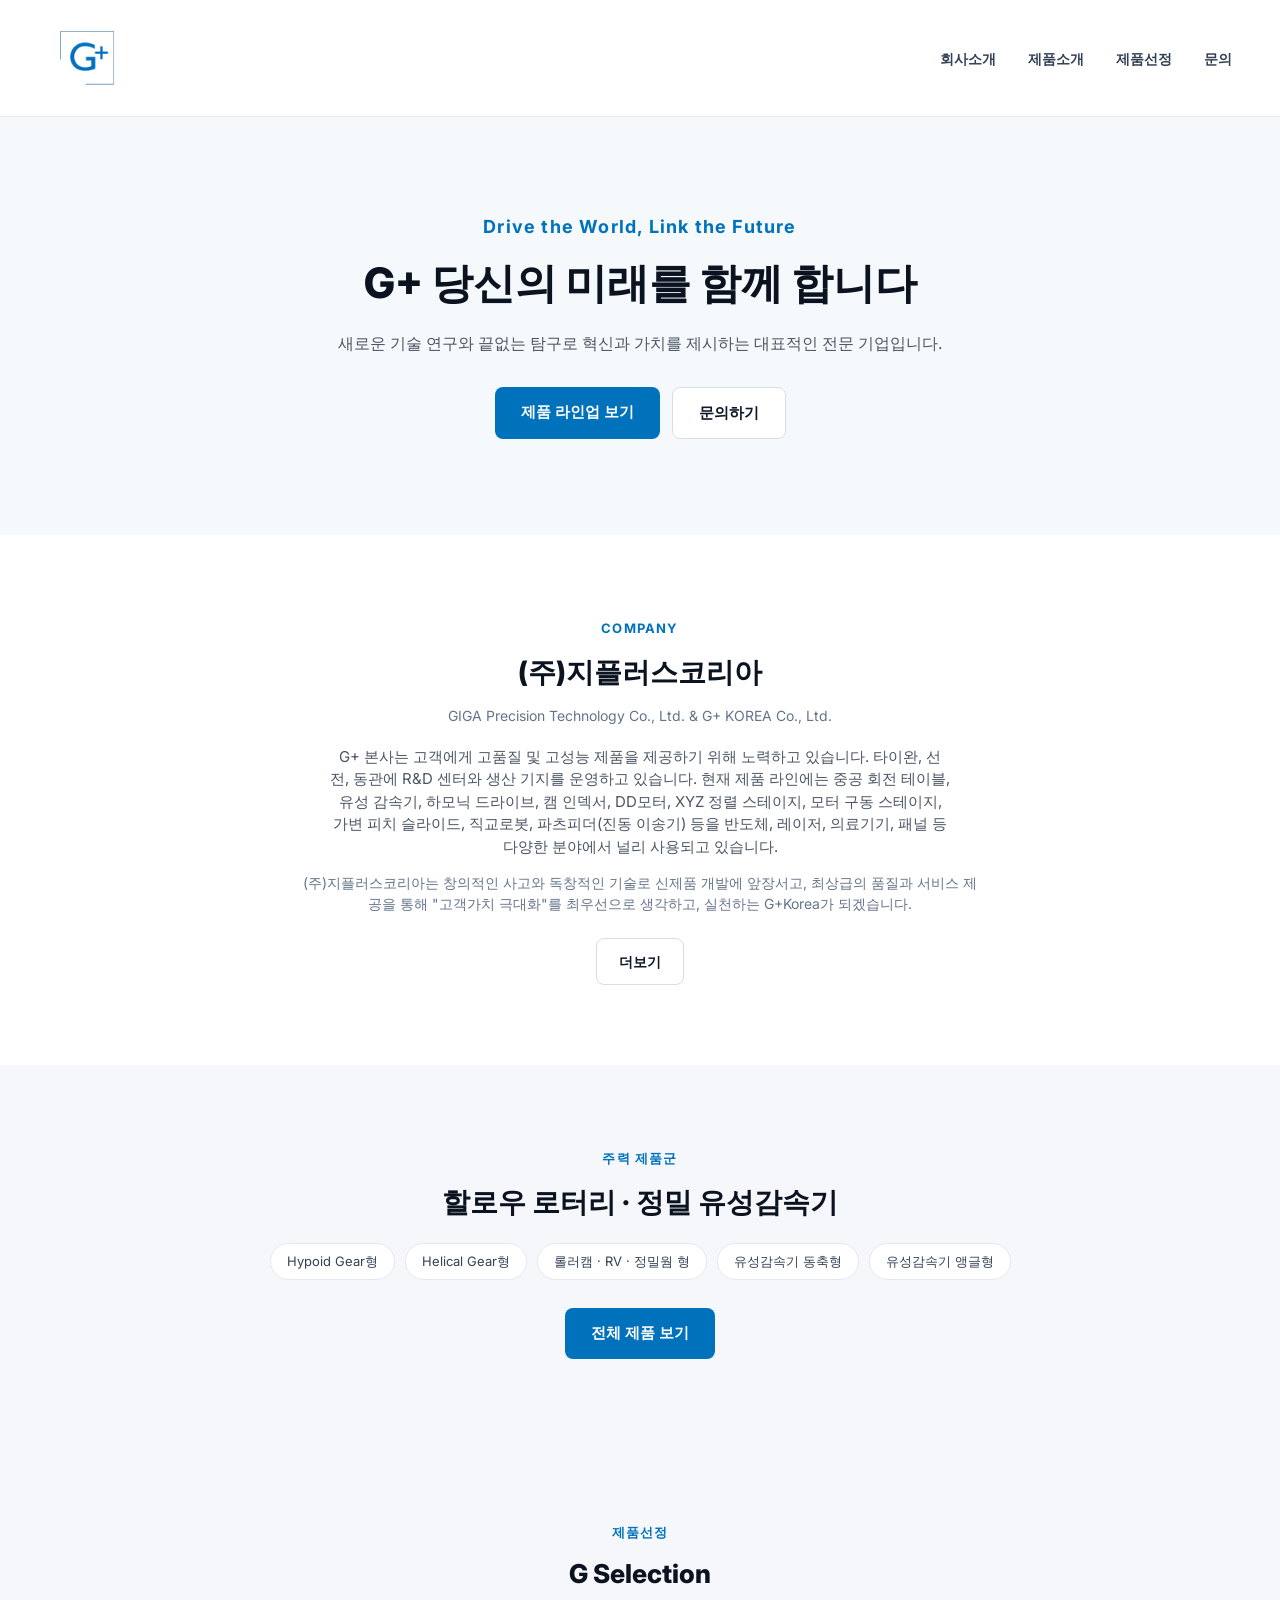
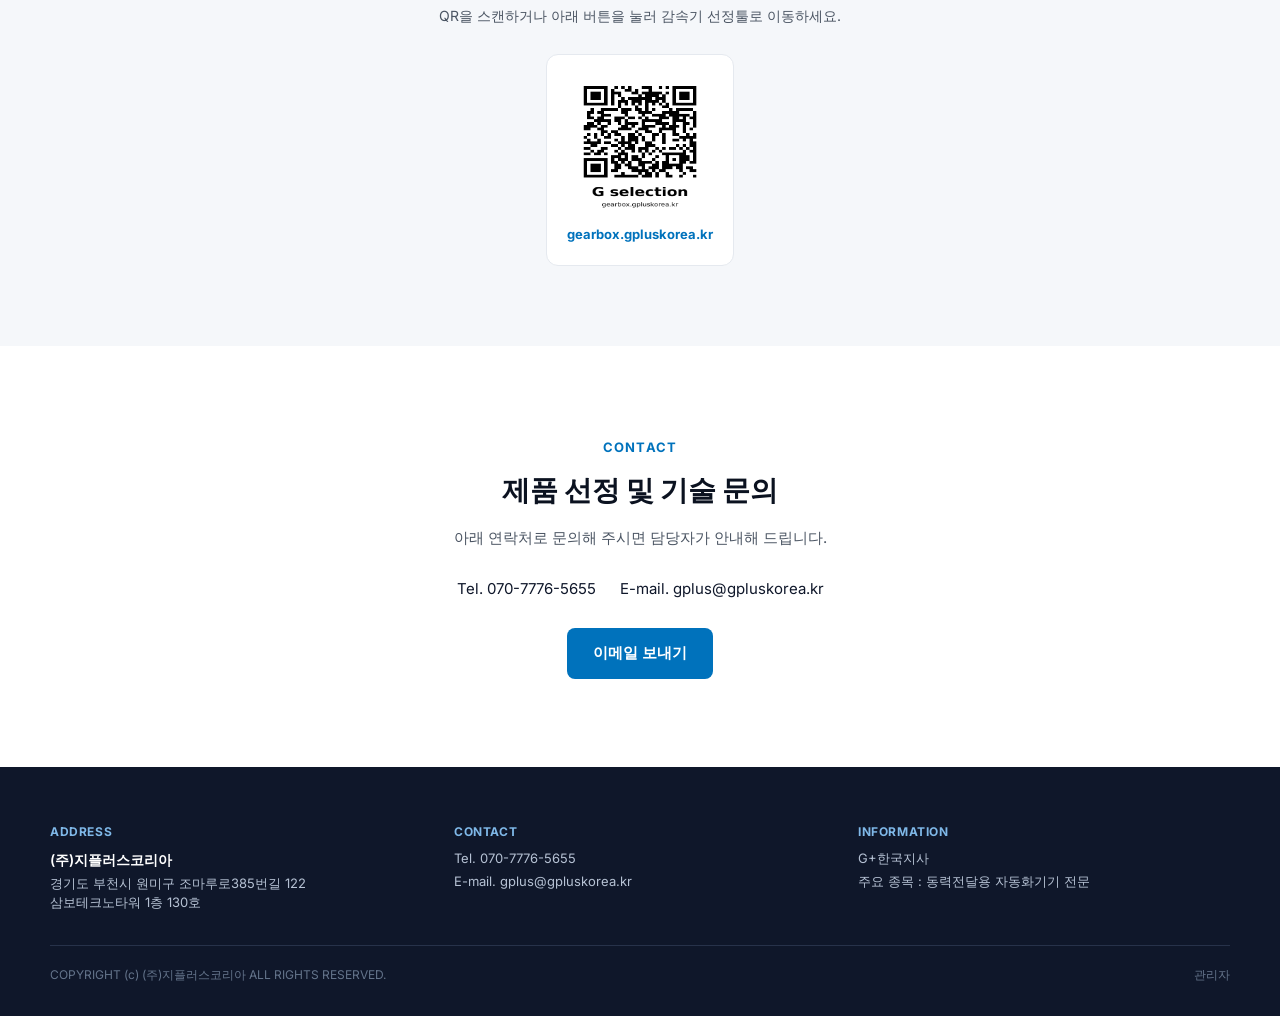
==== commit c5984a6e: "처음 업로드" ====
--- a/index.html
+++ b/index.html
@@ -1,14 +1,124 @@
 <!doctype html>
 <html lang="ko">
 <head>
-<meta charset="utf-8">
-<meta http-equiv="refresh" content="0; url=main.html">
-<title>Redirecting...</title>
-<script>
-  window.location.replace("main.html");
-</script>
+  <meta charset="utf-8">
+  <meta name="viewport" content="width=device-width, initial-scale=1">
+  <title>G PLUS KOREA | (주)지플러스코리아</title>
+  <meta name="description" content="G+ 할로우 로터리 · 정밀 유성감속기 전문기업 (주)지플러스코리아">
+  <link rel="icon" href="assets/logo.png">
+  <link rel="preconnect" href="https://fonts.googleapis.com">
+  <link rel="preconnect" href="https://fonts.gstatic.com" crossorigin>
+  <link rel="stylesheet" href="https://fonts.googleapis.com/css2?family=Inter:wght@400;500;600;700;800&display=swap">
+  <link rel="stylesheet" href="css/styles.css">
 </head>
 <body>
-  <p>페이지를 이동하는 중입니다. 자동으로 이동하지 않으면 <a href="main.html">여기를 클릭</a>하세요.</p>
+
+  <!-- HEADER -->
+  <header class="site-header">
+    <a href="#top" aria-label="지플러스코리아 홈"><img class="site-header__logo" src="assets/logo.png" alt="G+ 로고" height="80"></a>
+    <nav aria-label="주요 메뉴">
+      <ul class="navlist">
+        <li><a class="navlink" href="about.html">회사소개</a></li>
+        <li><a class="navlink" href="products.html">제품소개</a></li>
+        <li><a class="navlink" href="#selection">제품선정</a></li>
+        <li><a class="navlink" href="#contact">문의</a></li>
+      </ul>
+    </nav>
+  </header>
+
+  <main>
+    <!-- HERO -->
+    <section id="top" class="hero">
+      <div class="hero__inner">
+        <span class="hero__eyebrow" data-bind="heroEyebrow"></span>
+        <h1 class="hero__title" data-bind="heroTitle"></h1>
+        <p class="hero__subtitle" data-bind="heroSubtitle"></p>
+        <div class="btn-row">
+          <a href="products.html" class="btn btn--primary">제품 라인업 보기</a>
+          <a href="#contact" class="btn btn--outline">문의하기</a>
+        </div>
+      </div>
+    </section>
+
+    <!-- ABOUT -->
+    <section id="about" class="about-teaser">
+      <span class="eyebrow">COMPANY</span>
+      <h2 class="h2">(주)지플러스코리아</h2>
+      <p class="about-teaser__en">GIGA Precision Technology Co., Ltd. &amp; G+ KOREA Co., Ltd.</p>
+      <p class="about-teaser__p1" data-bind="aboutPara1"></p>
+      <p class="about-teaser__p2" data-bind="aboutPara2"></p>
+      <a href="about.html" class="btn btn--outline btn--sm">더보기</a>
+    </section>
+
+    <!-- PRODUCTS (teaser) -->
+    <section id="products" class="section section--grey">
+      <div class="teaser">
+        <span class="eyebrow">주력 제품군</span>
+        <h2 class="h2" data-bind="productsTitle"></h2>
+        <div class="tags">
+          <span class="tag">Hypoid Gear형</span>
+          <span class="tag">Helical Gear형</span>
+          <span class="tag">롤러캠 · RV · 정밀웜 형</span>
+          <span class="tag">유성감속기 동축형</span>
+          <span class="tag">유성감속기 앵글형</span>
+        </div>
+        <a href="products.html" class="btn btn--primary">전체 제품 보기</a>
+      </div>
+    </section>
+
+    <!-- G SELECTION -->
+    <section id="selection" class="section section--grey">
+      <div class="selection">
+        <div>
+          <span class="eyebrow">제품선정</span>
+          <h2 class="h2">G Selection</h2>
+          <p>QR을 스캔하거나 아래 버튼을 눌러 감속기 선정툴로 이동하세요.</p>
+        </div>
+        <a href="https://gearbox.gpluskorea.kr" target="_blank" rel="noopener" class="qr-card" aria-label="G Selection 선정툴 열기">
+          <img src="assets/gselection-qr.png" alt="G Selection QR 코드" width="140" height="140">
+          <span>gearbox.gpluskorea.kr</span>
+        </a>
+      </div>
+    </section>
+
+    <!-- CONTACT -->
+    <section id="contact" class="contact">
+      <span class="eyebrow">CONTACT</span>
+      <h2 class="h2" data-bind="contactTitle"></h2>
+      <p class="lead" data-bind="contactSubtitle"></p>
+      <div class="contact__lines">
+        <p>Tel. <span data-bind="phone"></span></p>
+        <p>E-mail. <span data-bind="email"></span></p>
+      </div>
+      <a href="#" data-mailto class="btn btn--primary">이메일 보내기</a>
+    </section>
+  </main>
+
+  <!-- FOOTER -->
+  <footer class="site-footer">
+    <div class="container">
+      <div class="site-footer__cols">
+        <div class="site-footer__col">
+          <p class="site-footer__label">ADDRESS</p>
+          <p class="site-footer__name">(주)지플러스코리아</p>
+          <p>경기도 부천시 원미구 조마루로385번길 122<br>삼보테크노타워 1층 130호</p>
+        </div>
+        <div class="site-footer__col">
+          <p class="site-footer__label">CONTACT</p>
+          <p>Tel. <span data-bind="phone"></span></p>
+          <p>E-mail. <span data-bind="email"></span></p>
+        </div>
+        <div class="site-footer__col">
+          <p class="site-footer__label">INFORMATION</p>
+          <p>G+한국지사</p>
+          <p>주요 종목 : 동력전달용 자동화기기 전문</p>
+        </div>
+      </div>
+      <p class="site-footer__copy"><span>COPYRIGHT (c) (주)지플러스코리아 ALL RIGHTS RESERVED.</span><a href="admin.html" class="site-footer__admin">관리자</a></p>
+    </div>
+  </footer>
+
+  <script src="js/content.js"></script>
+  <script src="js/main.js"></script>
 </body>
 </html>
--- a/css/styles.css
+++ b/css/styles.css
@@ -0,0 +1,221 @@
+/* G PLUS KOREA — shared styles for the public pages (index / products / about) and admin.html. */
+
+:root {
+  --accent: #0072BC;
+
+  --ink: #0F172A;
+  --ink-strong: #0B1220;
+  --text: #334155;
+  --muted: #4B5563;
+  --subtle: #64748B;
+  --faint: #94A3B8;
+
+  --border: #E5E9EF;
+  --border-strong: #D7DEE6;
+  --bg: #FFFFFF;
+  --bg-tint: #F6F9FC;
+  --bg-section: #F5F7FA;
+
+  --dark-bg: #0F172A;
+  --dark-border: #27324A;
+  --dark-eyebrow: #7FB8E8;
+  --dark-muted: #B6C2D4;
+
+  --success-bg: #E7F6EC;
+  --success: #1B7A3D;
+  --danger-bg: #FDEBEC;
+  --danger: #C0392B;
+  --danger-border: #F3B4B4;
+
+  --font: 'Inter', system-ui, -apple-system, 'Apple SD Gothic Neo', 'Malgun Gothic', sans-serif;
+}
+
+* { box-sizing: border-box; }
+body { margin: 0; background: var(--bg); color: var(--ink); font-family: var(--font); line-height: 1.5; }
+a { text-decoration: none; color: inherit; }
+img { display: block; }
+[hidden] { display: none !important; }
+
+/* ---------- Layout ---------- */
+.container { max-width: 1180px; margin: 0 auto; }
+.section { padding: 80px 48px; }
+.section--tint { background: var(--bg-tint); }
+.section--grey { background: var(--bg-section); }
+.center { text-align: center; }
+
+.eyebrow { display: inline-block; color: var(--accent); font-weight: 700; font-size: 13px; letter-spacing: 1.2px; margin-bottom: 12px; }
+.h2 { font-size: 28px; font-weight: 800; margin: 0 0 12px; color: var(--ink-strong); }
+.h2--sm { font-size: 22px; }
+.h2--caps { font-size: 24px; letter-spacing: 1px; }
+.lead { font-size: 15px; color: var(--muted); margin: 0; }
+
+/* ---------- Buttons ---------- */
+.btn { display: inline-block; font-size: 15px; font-weight: 600; padding: 14px 26px; border-radius: 8px; white-space: nowrap; }
+.btn--sm { font-size: 14px; padding: 12px 22px; }
+.btn--primary { background: var(--accent); color: #fff; }
+.btn--primary:hover { opacity: 0.92; }
+.btn--outline { color: var(--ink); border: 1px solid var(--border-strong); background: #fff; }
+.btn-row { display: flex; gap: 12px; justify-content: center; flex-wrap: wrap; }
+
+/* ---------- Header ---------- */
+.site-header { position: sticky; top: 0; z-index: 20; background: rgba(255,255,255,0.96); border-bottom: 1px solid var(--border); padding: 18px 48px; display: flex; align-items: center; justify-content: space-between; gap: 24px; flex-wrap: wrap; }
+.site-header__logo { height: 80px; width: auto; }
+.navlist { display: flex; align-items: center; gap: 32px; list-style: none; margin: 0; padding: 0; flex-wrap: wrap; }
+.navlink { color: var(--text); font-size: 14px; font-weight: 600; }
+.navlink:hover, .navlink[aria-current="page"] { color: var(--accent); }
+
+/* ---------- Page hero / title ---------- */
+.hero { background: var(--bg-tint); padding: 96px 48px; }
+.hero__inner { max-width: 760px; margin: 0 auto; text-align: center; }
+.hero__eyebrow { display: inline-block; color: var(--accent); font-weight: 700; font-size: 18px; letter-spacing: 1.2px; margin-bottom: 16px; }
+.hero__title { font-size: 42px; line-height: 1.3; font-weight: 800; margin: 0 0 20px; color: var(--ink-strong); }
+.hero__subtitle { font-size: 16px; color: var(--muted); margin: 0 0 32px; }
+
+.page-title { background: var(--bg-tint); padding: 72px 48px; }
+.page-title__inner { max-width: 760px; margin: 0 auto; text-align: center; }
+.page-title .eyebrow { margin-bottom: 16px; }
+.page-title__h1 { font-size: 34px; line-height: 1.3; font-weight: 800; margin: 0 0 16px; color: var(--ink-strong); }
+
+/* ---------- Home: about teaser ---------- */
+.about-teaser { padding: 80px 48px; max-width: 900px; margin: 0 auto; text-align: center; }
+.about-teaser__en { font-size: 14px; color: var(--subtle); margin: 0 0 20px; }
+.about-teaser__p1 { font-size: 15px; color: var(--muted); margin: 0 auto 14px; max-width: 620px; }
+.about-teaser__p2 { font-size: 14px; color: var(--subtle); margin: 0 auto 24px; max-width: 680px; }
+
+/* ---------- Home: product teaser ---------- */
+.teaser { max-width: 900px; margin: 0 auto; text-align: center; }
+.teaser .h2 { margin-bottom: 20px; }
+.tags { display: flex; flex-wrap: wrap; gap: 10px; justify-content: center; margin-bottom: 28px; }
+.tag { font-size: 13px; color: var(--text); background: #fff; border: 1px solid var(--border); border-radius: 999px; padding: 8px 16px; }
+
+/* ---------- Home: G Selection ---------- */
+.selection { max-width: 500px; margin: 0 auto; display: flex; flex-direction: column; align-items: center; gap: 28px; text-align: center; }
+.selection .h2 { font-size: 26px; }
+.selection p { font-size: 14px; color: var(--muted); margin: 0; }
+.qr-card { background: #fff; border: 1px solid var(--border); border-radius: 12px; padding: 20px; text-align: center; }
+.qr-card img { margin: 0 auto 10px; border-radius: 4px; }
+.qr-card span { display: block; font-size: 13px; font-weight: 700; color: var(--accent); }
+
+/* ---------- Home: contact ---------- */
+.contact { padding: 88px 48px; max-width: 760px; margin: 0 auto; text-align: center; }
+.contact .h2 { margin-bottom: 16px; }
+.contact .lead { margin-bottom: 28px; }
+.contact__lines { display: flex; justify-content: center; gap: 24px; flex-wrap: wrap; margin-bottom: 28px; }
+.contact__lines p { margin: 0; font-size: 15px; color: var(--ink); }
+
+/* ---------- Cards ---------- */
+.dgrid { display: grid; grid-template-columns: repeat(3, minmax(0, 1fr)); gap: 20px; }
+.dgrid2 { display: grid; grid-template-columns: repeat(2, minmax(0, 1fr)); gap: 20px; }
+.dcard { border: 1px solid var(--border); border-radius: 12px; padding: 28px; background: #fff; display: flex; flex-direction: column; gap: 10px; }
+.dcard h3 { margin: 0; font-size: 18px; font-weight: 800; color: var(--ink-strong); }
+.dcard__models { margin: 0; font-size: 13px; color: var(--accent); font-weight: 700; }
+.dcard p { margin: 0; font-size: 14px; color: var(--muted); }
+
+.group-head { margin: 0 0 28px; }
+.group-head .h2 { margin-bottom: 8px; }
+.group-head p { font-size: 14px; color: var(--subtle); margin: 0; max-width: 620px; }
+
+/* ---------- Products: strengths ---------- */
+.strengths { padding: 64px 48px 16px; box-shadow: 0 2px 8px 0 rgba(0,0,0,0.2); position: relative; }
+.fgrid4 { display: grid; grid-template-columns: repeat(4, minmax(0, 1fr)); gap: 24px; margin-bottom: 56px; }
+.fgrid3 { display: grid; grid-template-columns: repeat(3, minmax(0, 1fr)); gap: 32px; }
+.ficon { display: flex; flex-direction: column; align-items: center; text-align: center; gap: 14px; }
+.ficon svg { width: 56px; height: 56px; color: var(--ink-strong); }
+.ficon h3, .fphoto h3 { margin: 0; font-size: 16px; font-weight: 800; color: var(--ink-strong); }
+.fphoto h3 { font-weight: 700; }
+.ficon p, .fphoto p { margin: 0; font-size: 13px; color: var(--subtle); }
+.fphoto { display: flex; flex-direction: column; align-items: center; text-align: center; gap: 16px; }
+.fphoto img { width: 150px; height: 150px; border-radius: 50%; object-fit: cover; }
+.fphoto p { max-width: 260px; }
+.planetary { padding: 56px 48px 72px; }
+
+/* ---------- About ---------- */
+.about-intro { max-width: 820px; margin: 0 auto; text-align: center; }
+.about-intro .eyebrow { margin-bottom: 16px; }
+.about-intro h1 { font-size: 30px; line-height: 1.4; font-weight: 800; margin: 0 0 24px; color: var(--ink-strong); }
+.about-intro p { font-size: 15px; color: var(--muted); margin: 0 0 10px; text-align: left; }
+.about-intro .about-intro__last { margin-bottom: 20px; }
+.about-intro .about-intro__sign { font-size: 14px; color: var(--subtle); margin: 0; font-weight: 600; }
+
+.service { max-width: 980px; margin: 0 auto; }
+.service .h2 { margin-bottom: 8px; }
+.srow { display: flex; gap: 40px; padding: 32px 0; border-bottom: 1px solid var(--border); }
+.srow:last-child { border-bottom: none; }
+.slabel { flex: 0 0 160px; }
+.slabel__num { margin: 0; font-size: 13px; color: var(--accent); font-weight: 700; }
+.slabel__name { margin: 0; font-size: 18px; font-weight: 800; color: var(--ink-strong); }
+.scontent { flex: 1 1 auto; min-width: 0; }
+.scontent p { margin: 0; font-size: 14px; color: var(--muted); }
+.values { display: flex; gap: 28px; flex-wrap: wrap; font-size: 14px; color: var(--text); font-weight: 600; }
+
+.history .dcard h3 { font-size: 22px; }
+.history .dcard__facts { font-size: 13px; color: var(--text); }
+
+.news { padding: 56px 48px; }
+.news .h2 { font-size: 20px; letter-spacing: 1px; margin-bottom: 20px; }
+.news-row { display: flex; align-items: center; justify-content: space-between; gap: 16px; padding: 18px 0; border-top: 1px solid var(--border); border-bottom: 1px solid var(--border); flex-wrap: wrap; }
+.news-row__title { margin: 0; font-size: 14px; color: var(--ink); font-weight: 600; }
+.news-row__date { margin: 0; font-size: 13px; color: var(--faint); }
+
+/* ---------- Footer ---------- */
+.site-footer { background: var(--dark-bg); padding: 56px 48px 32px; }
+.site-footer__cols { display: flex; flex-wrap: wrap; gap: 32px; margin-bottom: 32px; }
+.site-footer__col { flex: 1 1 240px; min-width: 0; }
+.site-footer__col p { margin: 0 0 4px; font-size: 13px; color: var(--dark-muted); }
+.site-footer__col p:last-child { margin-bottom: 0; }
+.site-footer__label { font-size: 12px !important; font-weight: 700; color: var(--dark-eyebrow) !important; letter-spacing: 0.6px; margin-bottom: 8px !important; }
+.site-footer__name { font-size: 14px !important; color: #fff !important; font-weight: 600; }
+.site-footer__copy { margin: 0; font-size: 12px; color: var(--subtle); border-top: 1px solid var(--dark-border); padding-top: 20px; display: flex; justify-content: space-between; gap: 12px; flex-wrap: wrap; }
+.site-footer__admin { color: var(--subtle); }
+.site-footer__admin:hover { color: var(--dark-muted); }
+
+/* ---------- Responsive ---------- */
+@media (max-width: 900px) {
+  .dgrid { grid-template-columns: repeat(2, minmax(0, 1fr)); }
+  .dgrid2, .fgrid3 { grid-template-columns: 1fr; }
+  .fgrid4 { grid-template-columns: repeat(2, minmax(0, 1fr)); }
+}
+@media (max-width: 760px) {
+  .history .dgrid { grid-template-columns: 1fr; }
+  .srow { flex-direction: column; gap: 14px; }
+  .slabel { flex: 0 0 auto; }
+}
+@media (max-width: 560px) {
+  .dgrid, .fgrid4 { grid-template-columns: 1fr; }
+  .site-header, .hero, .page-title, .section, .about-teaser, .contact, .strengths, .planetary, .news, .site-footer { padding-left: 16px; padding-right: 16px; }
+  .site-header__logo { height: 56px; }
+  .navlist { gap: 20px; }
+  .hero__title { font-size: 32px; }
+}
+
+/* ================= Admin ================= */
+.admin { background: var(--bg-tint); min-height: 100vh; }
+.admin-header { background: #fff; border-bottom: 1px solid var(--border); padding: 18px 48px; display: flex; align-items: center; justify-content: space-between; gap: 24px; flex-wrap: wrap; }
+.admin-header__left { display: flex; align-items: center; gap: 16px; }
+.admin-header__left img { height: 48px; width: auto; }
+.admin-header__title { font-size: 15px; font-weight: 800; color: var(--ink-strong); }
+.admin-header__link { color: var(--text); font-size: 13px; font-weight: 600; }
+.admin-header__link:hover { color: var(--accent); }
+
+.admin-main { max-width: 760px; margin: 0 auto; padding: 48px 24px 80px; }
+.panel { border: 1px solid var(--border); border-radius: 12px; background: #fff; padding: 28px 32px; margin-bottom: 24px; }
+.panel h2 { margin: 0 0 20px; font-size: 17px; font-weight: 800; color: var(--ink-strong); }
+.panel--error { border-color: var(--danger-border); background: var(--danger-bg); }
+.panel--error p { margin: 0; font-size: 13px; color: var(--danger); }
+.field { display: flex; flex-direction: column; gap: 6px; margin-bottom: 16px; }
+.field label { font-size: 12px; font-weight: 700; color: var(--subtle); letter-spacing: 0.3px; }
+.field input, .field textarea { font-family: var(--font); font-size: 14px; color: var(--ink-strong); border: 1px solid var(--border-strong); border-radius: 8px; padding: 10px 12px; width: 100%; outline: none; }
+.field textarea { min-height: 88px; resize: vertical; line-height: 1.5; }
+.field input:focus, .field textarea:focus { border-color: var(--accent); }
+.save-row { display: flex; align-items: center; gap: 12px; margin-top: 4px; flex-wrap: wrap; }
+.btn-save { background: var(--accent); color: #fff; font-size: 14px; font-weight: 700; padding: 10px 20px; border-radius: 8px; border: none; cursor: pointer; font-family: inherit; }
+.btn-save:hover { opacity: 0.9; }
+.pill { font-size: 12px; font-weight: 700; padding: 6px 12px; border-radius: 999px; }
+.pill-ok { background: var(--success-bg); color: var(--success); }
+.pill-err { background: var(--danger-bg); color: var(--danger); }
+
+@media (max-width: 560px) {
+  .admin-header { padding-left: 16px; padding-right: 16px; }
+  .admin-main { padding-left: 16px; padding-right: 16px; }
+  .panel { padding: 24px 20px; }
+}
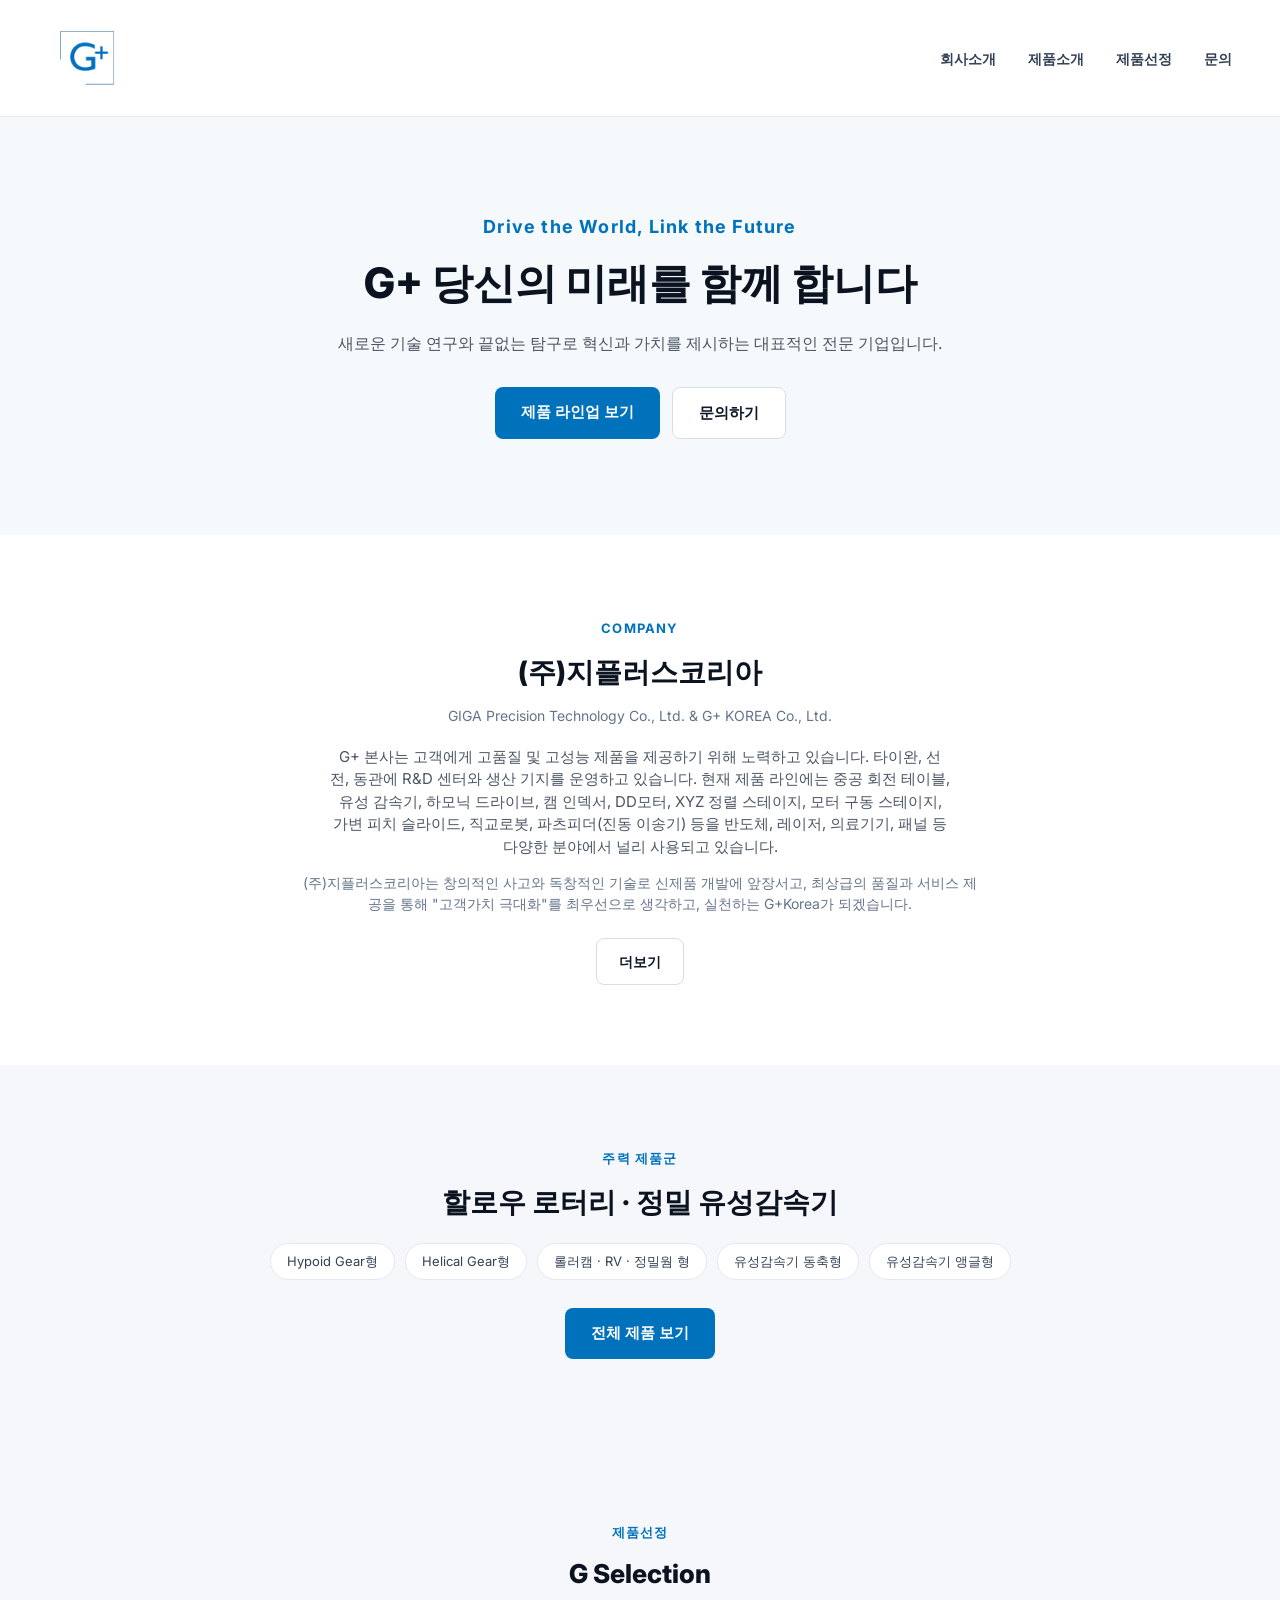
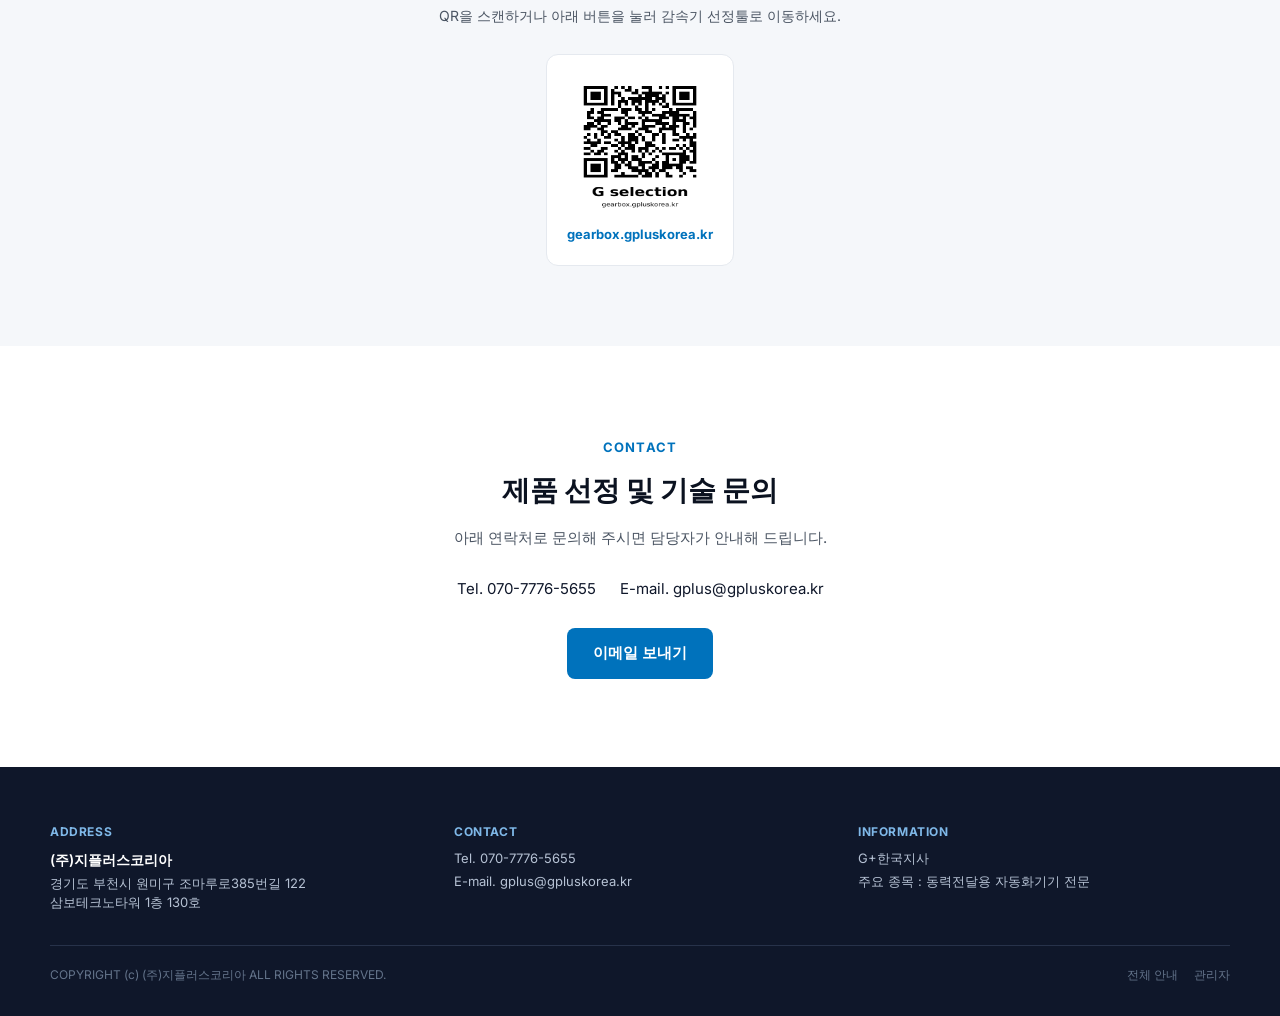
==== commit e8b8270e: "Add sitemap page, product photo tooltips, centered About intro Implements the remaining parts of the" ====
--- a/index.html
+++ b/index.html
@@ -114,7 +114,7 @@
           <p>주요 종목 : 동력전달용 자동화기기 전문</p>
         </div>
       </div>
-      <p class="site-footer__copy"><span>COPYRIGHT (c) (주)지플러스코리아 ALL RIGHTS RESERVED.</span><a href="admin.html" class="site-footer__admin">관리자</a></p>
+      <p class="site-footer__copy"><span>COPYRIGHT (c) (주)지플러스코리아 ALL RIGHTS RESERVED.</span><span class="site-footer__links"><a href="sitemap.html" class="site-footer__admin">전체 안내</a><a href="admin.html" class="site-footer__admin">관리자</a></span></p>
     </div>
   </footer>
 
--- a/css/styles.css
+++ b/css/styles.css
@@ -109,6 +109,13 @@
 .dcard { border: 1px solid var(--border); border-radius: 12px; padding: 28px; background: #fff; display: flex; flex-direction: column; gap: 10px; }
 .dcard h3 { margin: 0; font-size: 18px; font-weight: 800; color: var(--ink-strong); }
 .dcard__models { margin: 0; font-size: 13px; color: var(--accent); font-weight: 700; }
+
+/* Model code with a product-photo tooltip (products.html). Shows on hover and keyboard focus. */
+.code-hover { position: relative; cursor: help; border-bottom: 1px dashed currentColor; outline: none; }
+.code-hover:focus-visible { border-radius: 2px; box-shadow: 0 0 0 2px var(--accent); }
+.code-tip { position: absolute; left: 50%; bottom: 100%; transform: translateX(-50%) translateY(-10px); background: #fff; border: 1px solid var(--border); border-radius: 10px; padding: 8px; box-shadow: 0 8px 24px rgba(15,23,42,0.18); opacity: 0; visibility: hidden; transition: opacity .15s ease; z-index: 30; pointer-events: none; }
+.code-tip img { width: 140px; height: 140px; object-fit: contain; }
+.code-hover:hover .code-tip, .code-hover:focus .code-tip { opacity: 1; visibility: visible; }
 .dcard p { margin: 0; font-size: 14px; color: var(--muted); }
 
 .group-head { margin: 0 0 28px; }
@@ -133,7 +140,7 @@
 .about-intro { max-width: 820px; margin: 0 auto; text-align: center; }
 .about-intro .eyebrow { margin-bottom: 16px; }
 .about-intro h1 { font-size: 30px; line-height: 1.4; font-weight: 800; margin: 0 0 24px; color: var(--ink-strong); }
-.about-intro p { font-size: 15px; color: var(--muted); margin: 0 0 10px; text-align: left; }
+.about-intro p { font-size: 15px; color: var(--muted); margin: 0 0 10px; }
 .about-intro .about-intro__last { margin-bottom: 20px; }
 .about-intro .about-intro__sign { font-size: 14px; color: var(--subtle); margin: 0; font-weight: 600; }
 
@@ -157,6 +164,19 @@
 .news-row__title { margin: 0; font-size: 14px; color: var(--ink); font-weight: 600; }
 .news-row__date { margin: 0; font-size: 13px; color: var(--faint); }
 
+/* ---------- Sitemap ---------- */
+.page-title--lg { padding-top: 80px; padding-bottom: 80px; }
+.page-title__inner--narrow { max-width: 720px; }
+.mgrid { display: grid; grid-template-columns: repeat(2, minmax(0, 1fr)); gap: 24px; }
+.mcard { border: 1px solid var(--border); border-radius: 16px; padding: 36px; background: #fff; display: flex; flex-direction: column; gap: 14px; transition: box-shadow .15s ease, transform .15s ease; }
+.mcard:hover { box-shadow: 0 12px 28px rgba(15,23,42,0.08); transform: translateY(-2px); }
+.mcard__tag { color: var(--accent); font-weight: 700; font-size: 12px; letter-spacing: 1.2px; }
+.mcard h2 { margin: 0; font-size: 22px; font-weight: 800; color: var(--ink-strong); }
+.mcard__desc { margin: 0; font-size: 14px; color: var(--subtle); flex: 1 1 auto; }
+.mcard__meta { margin: 0; font-size: 13px; color: var(--text); }
+.mlink { display: inline-flex; align-items: center; gap: 6px; color: var(--ink); font-size: 14px; font-weight: 700; margin-top: auto; }
+.mlink:hover { color: var(--accent); }
+
 /* ---------- Footer ---------- */
 .site-footer { background: var(--dark-bg); padding: 56px 48px 32px; }
 .site-footer__cols { display: flex; flex-wrap: wrap; gap: 32px; margin-bottom: 32px; }
@@ -166,6 +186,7 @@
 .site-footer__label { font-size: 12px !important; font-weight: 700; color: var(--dark-eyebrow) !important; letter-spacing: 0.6px; margin-bottom: 8px !important; }
 .site-footer__name { font-size: 14px !important; color: #fff !important; font-weight: 600; }
 .site-footer__copy { margin: 0; font-size: 12px; color: var(--subtle); border-top: 1px solid var(--dark-border); padding-top: 20px; display: flex; justify-content: space-between; gap: 12px; flex-wrap: wrap; }
+.site-footer__links { display: flex; gap: 16px; }
 .site-footer__admin { color: var(--subtle); }
 .site-footer__admin:hover { color: var(--dark-muted); }
 
@@ -177,11 +198,13 @@
 }
 @media (max-width: 760px) {
   .history .dgrid { grid-template-columns: 1fr; }
+  .mgrid { grid-template-columns: 1fr; }
   .srow { flex-direction: column; gap: 14px; }
   .slabel { flex: 0 0 auto; }
 }
 @media (max-width: 560px) {
   .dgrid, .fgrid4 { grid-template-columns: 1fr; }
+  .mcard { padding: 28px 24px; }
   .site-header, .hero, .page-title, .section, .about-teaser, .contact, .strengths, .planetary, .news, .site-footer { padding-left: 16px; padding-right: 16px; }
   .site-header__logo { height: 56px; }
   .navlist { gap: 20px; }
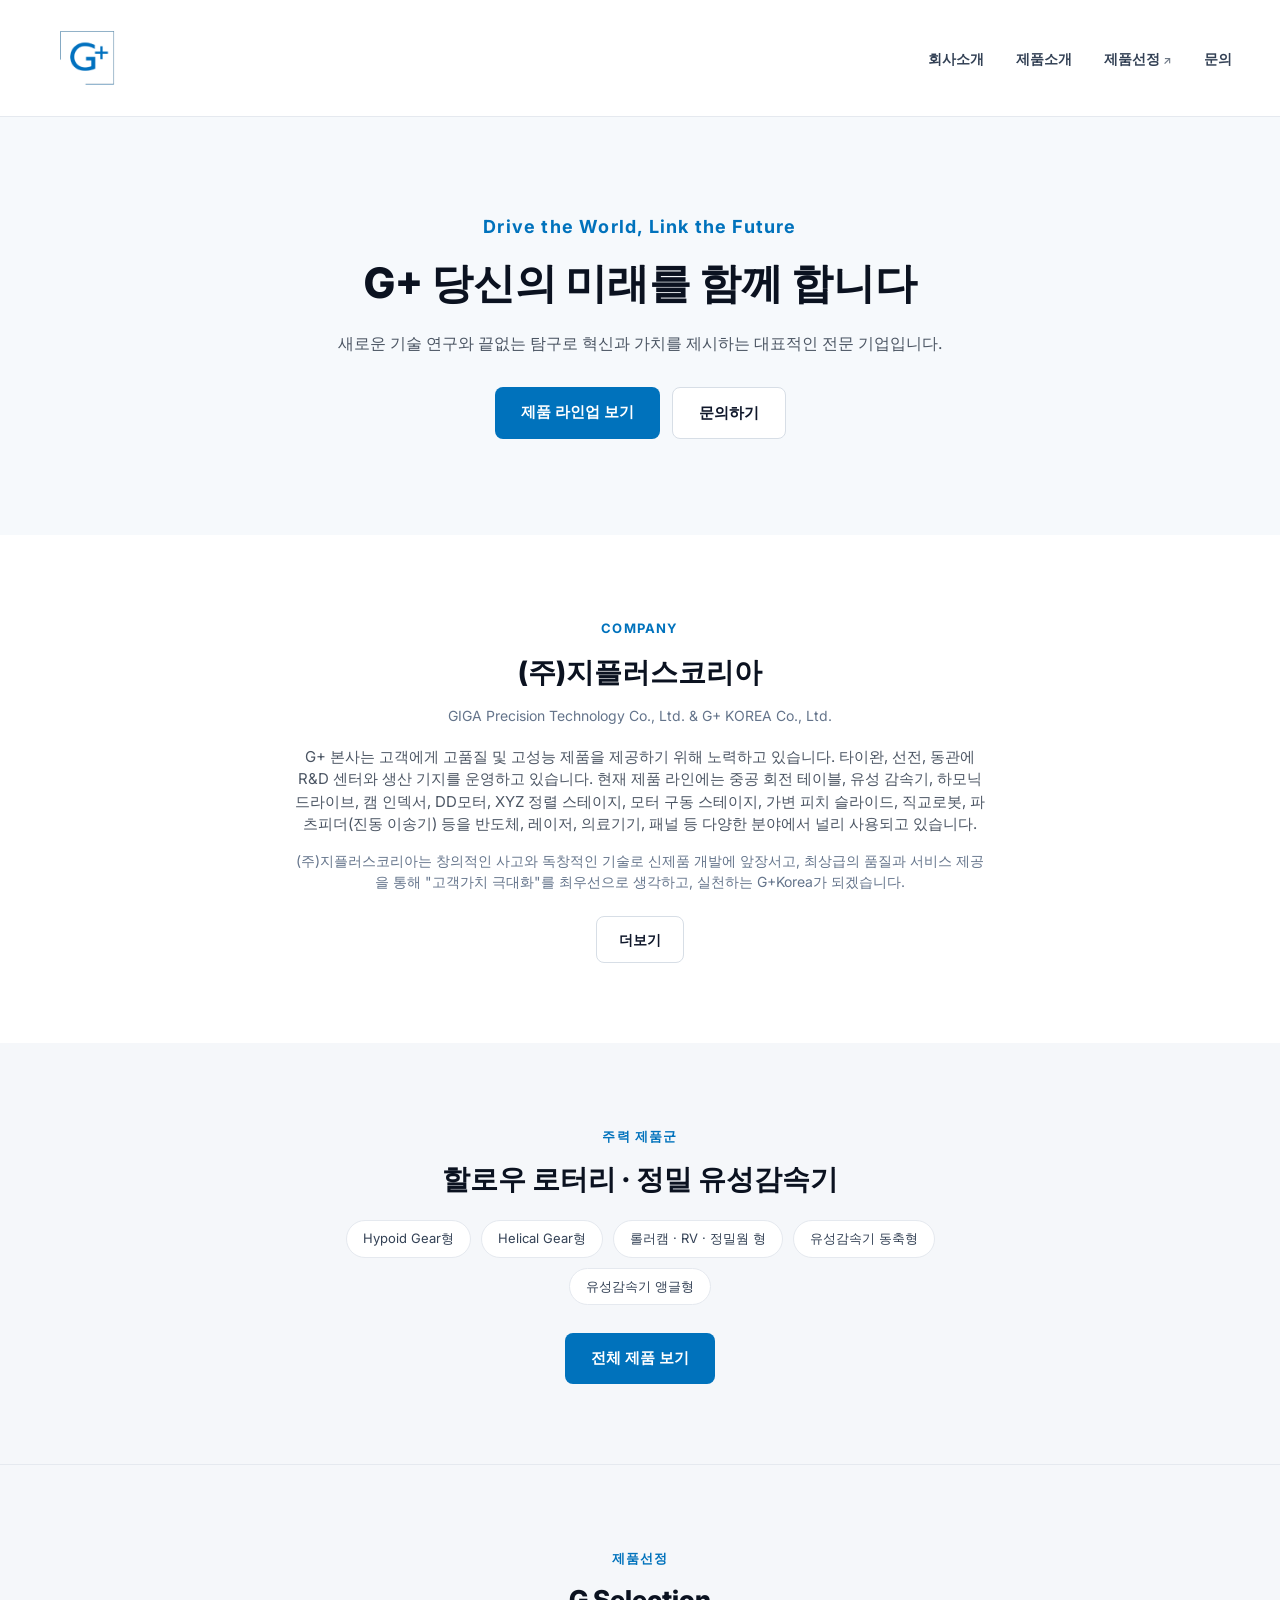
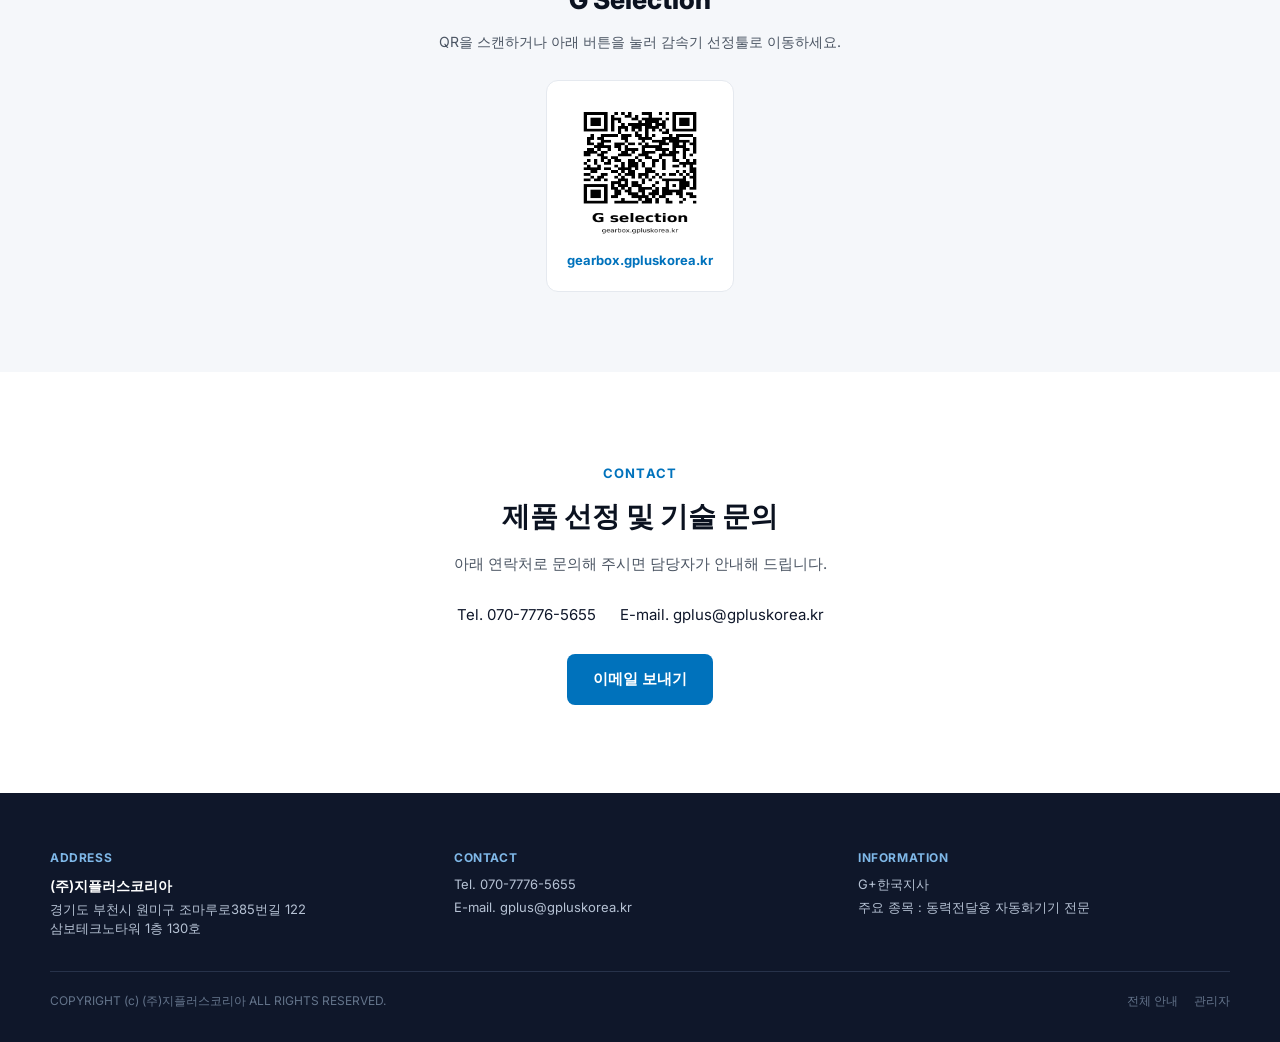
==== commit 2a13a3eb: "회사소개 문단별 관리자 편집, 문구 폭 700px, 제품선정 직접 링크 - 관리자: 회사소개 인사말을 문단별로 수정·추가·삭제·순서 변경, 맺음말·HISTORY 편집 추가 - 기존" ====
--- a/index.html
+++ b/index.html
@@ -20,7 +20,7 @@
       <ul class="navlist">
         <li><a class="navlink" href="about.html">회사소개</a></li>
         <li><a class="navlink" href="products.html">제품소개</a></li>
-        <li><a class="navlink" href="#selection">제품선정</a></li>
+        <li><a class="navlink" href="https://gearbox.gpluskorea.kr" target="_blank" rel="noopener">제품선정<span class="navlink__ext" aria-hidden="true">↗</span><span class="sr-only"> (새 창)</span></a></li>
         <li><a class="navlink" href="#contact">문의</a></li>
       </ul>
     </nav>
@@ -45,8 +45,8 @@
       <span class="eyebrow">COMPANY</span>
       <h2 class="h2">(주)지플러스코리아</h2>
       <p class="about-teaser__en">GIGA Precision Technology Co., Ltd. &amp; G+ KOREA Co., Ltd.</p>
-      <p class="about-teaser__p1" data-bind="aboutPara1"></p>
-      <p class="about-teaser__p2" data-bind="aboutPara2"></p>
+      <p class="about-teaser__p1" data-bind="aboutParagraphs.0" data-hide-empty></p>
+      <p class="about-teaser__p2" data-bind="aboutParagraphs.1" data-hide-empty></p>
       <a href="about.html" class="btn btn--outline btn--sm">더보기</a>
     </section>
 
--- a/css/styles.css
+++ b/css/styles.css
@@ -27,10 +27,17 @@
   --danger: #C0392B;
   --danger-border: #F3B4B4;
 
+  /* Max line length for all body copy on the public pages. */
+  --text-max: 700px;
+
   --font: 'Inter', system-ui, -apple-system, 'Apple SD Gothic Neo', 'Malgun Gothic', sans-serif;
 }
 
 * { box-sizing: border-box; }
+/* Keep in-page anchors (#contact etc.) clear of the sticky header. */
+html { scroll-behavior: smooth; scroll-padding-top: 132px; }
+@media (prefers-reduced-motion: reduce) { html { scroll-behavior: auto; } }
+.sr-only { position: absolute; width: 1px; height: 1px; padding: 0; margin: -1px; overflow: hidden; clip: rect(0,0,0,0); white-space: nowrap; border: 0; }
 body { margin: 0; background: var(--bg); color: var(--ink); font-family: var(--font); line-height: 1.5; }
 a { text-decoration: none; color: inherit; }
 img { display: block; }
@@ -41,13 +48,14 @@
 .section { padding: 80px 48px; }
 .section--tint { background: var(--bg-tint); }
 .section--grey { background: var(--bg-section); }
+.section--grey + .section--grey { border-top: 1px solid var(--border); }
 .center { text-align: center; }
 
 .eyebrow { display: inline-block; color: var(--accent); font-weight: 700; font-size: 13px; letter-spacing: 1.2px; margin-bottom: 12px; }
 .h2 { font-size: 28px; font-weight: 800; margin: 0 0 12px; color: var(--ink-strong); }
 .h2--sm { font-size: 22px; }
 .h2--caps { font-size: 24px; letter-spacing: 1px; }
-.lead { font-size: 15px; color: var(--muted); margin: 0; }
+.lead { font-size: 15px; color: var(--muted); margin: 0 auto; max-width: var(--text-max); }
 
 /* ---------- Buttons ---------- */
 .btn { display: inline-block; font-size: 15px; font-weight: 600; padding: 14px 26px; border-radius: 8px; white-space: nowrap; }
@@ -62,28 +70,29 @@
 .site-header__logo { height: 80px; width: auto; }
 .navlist { display: flex; align-items: center; gap: 32px; list-style: none; margin: 0; padding: 0; flex-wrap: wrap; }
 .navlink { color: var(--text); font-size: 14px; font-weight: 600; }
+.navlink__ext { font-size: 11px; margin-left: 3px; opacity: .7; }
 .navlink:hover, .navlink[aria-current="page"] { color: var(--accent); }
 
 /* ---------- Page hero / title ---------- */
 .hero { background: var(--bg-tint); padding: 96px 48px; }
-.hero__inner { max-width: 760px; margin: 0 auto; text-align: center; }
+.hero__inner { max-width: var(--text-max); margin: 0 auto; text-align: center; }
 .hero__eyebrow { display: inline-block; color: var(--accent); font-weight: 700; font-size: 18px; letter-spacing: 1.2px; margin-bottom: 16px; }
 .hero__title { font-size: 42px; line-height: 1.3; font-weight: 800; margin: 0 0 20px; color: var(--ink-strong); }
 .hero__subtitle { font-size: 16px; color: var(--muted); margin: 0 0 32px; }
 
 .page-title { background: var(--bg-tint); padding: 72px 48px; }
-.page-title__inner { max-width: 760px; margin: 0 auto; text-align: center; }
+.page-title__inner { max-width: var(--text-max); margin: 0 auto; text-align: center; }
 .page-title .eyebrow { margin-bottom: 16px; }
 .page-title__h1 { font-size: 34px; line-height: 1.3; font-weight: 800; margin: 0 0 16px; color: var(--ink-strong); }
 
 /* ---------- Home: about teaser ---------- */
 .about-teaser { padding: 80px 48px; max-width: 900px; margin: 0 auto; text-align: center; }
 .about-teaser__en { font-size: 14px; color: var(--subtle); margin: 0 0 20px; }
-.about-teaser__p1 { font-size: 15px; color: var(--muted); margin: 0 auto 14px; max-width: 620px; }
-.about-teaser__p2 { font-size: 14px; color: var(--subtle); margin: 0 auto 24px; max-width: 680px; }
+.about-teaser__p1 { font-size: 15px; color: var(--muted); margin: 0 auto 14px; max-width: var(--text-max); }
+.about-teaser__p2 { font-size: 14px; color: var(--subtle); margin: 0 auto 24px; max-width: var(--text-max); }
 
 /* ---------- Home: product teaser ---------- */
-.teaser { max-width: 900px; margin: 0 auto; text-align: center; }
+.teaser { max-width: var(--text-max); margin: 0 auto; text-align: center; }
 .teaser .h2 { margin-bottom: 20px; }
 .tags { display: flex; flex-wrap: wrap; gap: 10px; justify-content: center; margin-bottom: 28px; }
 .tag { font-size: 13px; color: var(--text); background: #fff; border: 1px solid var(--border); border-radius: 999px; padding: 8px 16px; }
@@ -97,7 +106,7 @@
 .qr-card span { display: block; font-size: 13px; font-weight: 700; color: var(--accent); }
 
 /* ---------- Home: contact ---------- */
-.contact { padding: 88px 48px; max-width: 760px; margin: 0 auto; text-align: center; }
+.contact { padding: 88px 48px; max-width: calc(var(--text-max) + 96px); margin: 0 auto; text-align: center; }
 .contact .h2 { margin-bottom: 16px; }
 .contact .lead { margin-bottom: 28px; }
 .contact__lines { display: flex; justify-content: center; gap: 24px; flex-wrap: wrap; margin-bottom: 28px; }
@@ -120,7 +129,7 @@
 
 .group-head { margin: 0 0 28px; }
 .group-head .h2 { margin-bottom: 8px; }
-.group-head p { font-size: 14px; color: var(--subtle); margin: 0; max-width: 620px; }
+.group-head p { font-size: 14px; color: var(--subtle); margin: 0; max-width: var(--text-max); }
 
 /* ---------- Products: strengths ---------- */
 .strengths { padding: 64px 48px 16px; box-shadow: 0 2px 8px 0 rgba(0,0,0,0.2); position: relative; }
@@ -137,14 +146,16 @@
 .planetary { padding: 56px 48px 72px; }
 
 /* ---------- About ---------- */
-.about-intro { max-width: 820px; margin: 0 auto; text-align: center; }
+.about-intro { max-width: var(--text-max); margin: 0 auto; text-align: center; }
 .about-intro .eyebrow { margin-bottom: 16px; }
 .about-intro h1 { font-size: 30px; line-height: 1.4; font-weight: 800; margin: 0 0 24px; color: var(--ink-strong); }
 .about-intro p { font-size: 15px; color: var(--muted); margin: 0 0 10px; }
-.about-intro .about-intro__last { margin-bottom: 20px; }
+.about-intro__body { margin-bottom: 20px; }
+.about-intro__body p:last-child { margin-bottom: 0; }
 .about-intro .about-intro__sign { font-size: 14px; color: var(--subtle); margin: 0; font-weight: 600; }
 
-.service { max-width: 980px; margin: 0 auto; }
+/* label column (160px) + gap (40px) + text column capped at --text-max */
+.service { max-width: calc(var(--text-max) + 200px); margin: 0 auto; }
 .service .h2 { margin-bottom: 8px; }
 .srow { display: flex; gap: 40px; padding: 32px 0; border-bottom: 1px solid var(--border); }
 .srow:last-child { border-bottom: none; }
@@ -152,13 +163,14 @@
 .slabel__num { margin: 0; font-size: 13px; color: var(--accent); font-weight: 700; }
 .slabel__name { margin: 0; font-size: 18px; font-weight: 800; color: var(--ink-strong); }
 .scontent { flex: 1 1 auto; min-width: 0; }
-.scontent p { margin: 0; font-size: 14px; color: var(--muted); }
+.scontent p { max-width: var(--text-max); margin: 0; font-size: 14px; color: var(--muted); }
 .values { display: flex; gap: 28px; flex-wrap: wrap; font-size: 14px; color: var(--text); font-weight: 600; }
 
 .history .dcard h3 { font-size: 22px; }
 .history .dcard__facts { font-size: 13px; color: var(--text); }
 
 .news { padding: 56px 48px; }
+.news .container { max-width: var(--text-max); }
 .news .h2 { font-size: 20px; letter-spacing: 1px; margin-bottom: 20px; }
 .news-row { display: flex; align-items: center; justify-content: space-between; gap: 16px; padding: 18px 0; border-top: 1px solid var(--border); border-bottom: 1px solid var(--border); flex-wrap: wrap; }
 .news-row__title { margin: 0; font-size: 14px; color: var(--ink); font-weight: 600; }
@@ -166,7 +178,7 @@
 
 /* ---------- Sitemap ---------- */
 .page-title--lg { padding-top: 80px; padding-bottom: 80px; }
-.page-title__inner--narrow { max-width: 720px; }
+.page-title__inner--narrow { max-width: var(--text-max); }
 .mgrid { display: grid; grid-template-columns: repeat(2, minmax(0, 1fr)); gap: 24px; }
 .mcard { border: 1px solid var(--border); border-radius: 16px; padding: 36px; background: #fff; display: flex; flex-direction: column; gap: 14px; transition: box-shadow .15s ease, transform .15s ease; }
 .mcard:hover { box-shadow: 0 12px 28px rgba(15,23,42,0.08); transform: translateY(-2px); }
@@ -222,6 +234,26 @@
 
 .admin-main { max-width: 760px; margin: 0 auto; padding: 48px 24px 80px; }
 .panel { border: 1px solid var(--border); border-radius: 12px; background: #fff; padding: 28px 32px; margin-bottom: 24px; }
+.panel__hint { margin: -8px 0 20px; font-size: 13px; color: var(--subtle); }
+.panel__sub { margin: 24px 0 12px; padding-top: 20px; border-top: 1px solid var(--border); font-size: 13px; font-weight: 800; letter-spacing: 0.6px; color: var(--accent); }
+.panel__hint + .panel__sub { margin-top: 0; padding-top: 0; border-top: none; }
+.list { display: flex; flex-direction: column; gap: 12px; margin-bottom: 12px; }
+.list-item { border: 1px solid var(--border); border-radius: 10px; padding: 12px; background: var(--bg-tint); display: flex; flex-direction: column; gap: 8px; }
+.list-item__head { display: flex; align-items: center; justify-content: space-between; gap: 8px; }
+.list-item__head label { font-size: 12px; font-weight: 700; color: var(--subtle); letter-spacing: 0.3px; }
+.list-item__tools { display: flex; gap: 6px; }
+.list-item textarea { font-family: var(--font); font-size: 14px; color: var(--ink-strong); border: 1px solid var(--border-strong); border-radius: 8px; padding: 10px 12px; width: 100%; min-height: 110px; resize: vertical; line-height: 1.5; outline: none; background: #fff; }
+.list-item textarea:focus { border-color: var(--accent); }
+.list-empty { margin: 0; font-size: 13px; color: var(--subtle); }
+.btn-mini { font-family: inherit; font-size: 12px; font-weight: 700; min-width: 30px; padding: 5px 9px; border-radius: 6px; border: 1px solid var(--border-strong); background: #fff; color: var(--text); cursor: pointer; }
+.btn-mini:hover:not(:disabled) { border-color: var(--accent); color: var(--accent); }
+.btn-mini:disabled { opacity: .4; cursor: default; }
+.btn-mini--danger:hover:not(:disabled) { border-color: var(--danger); color: var(--danger); }
+.btn-add { font-family: inherit; font-size: 13px; font-weight: 700; padding: 10px 14px; width: 100%; border: 1px dashed var(--border-strong); border-radius: 10px; background: #fff; color: var(--accent); cursor: pointer; margin-bottom: 20px; }
+.btn-add:hover { border-color: var(--accent); background: var(--bg-tint); }
+.field-pair { display: flex; gap: 12px; }
+.field-pair .field { flex: 1 1 auto; min-width: 0; }
+.field-pair .field--year { flex: 0 0 110px; }
 .panel h2 { margin: 0 0 20px; font-size: 17px; font-weight: 800; color: var(--ink-strong); }
 .panel--error { border-color: var(--danger-border); background: var(--danger-bg); }
 .panel--error p { margin: 0; font-size: 13px; color: var(--danger); }
@@ -241,4 +273,6 @@
   .admin-header { padding-left: 16px; padding-right: 16px; }
   .admin-main { padding-left: 16px; padding-right: 16px; }
   .panel { padding: 24px 20px; }
-}
+  .field-pair { flex-direction: column; gap: 0; }
+  .field-pair .field--year { flex: 0 0 auto; }
+}
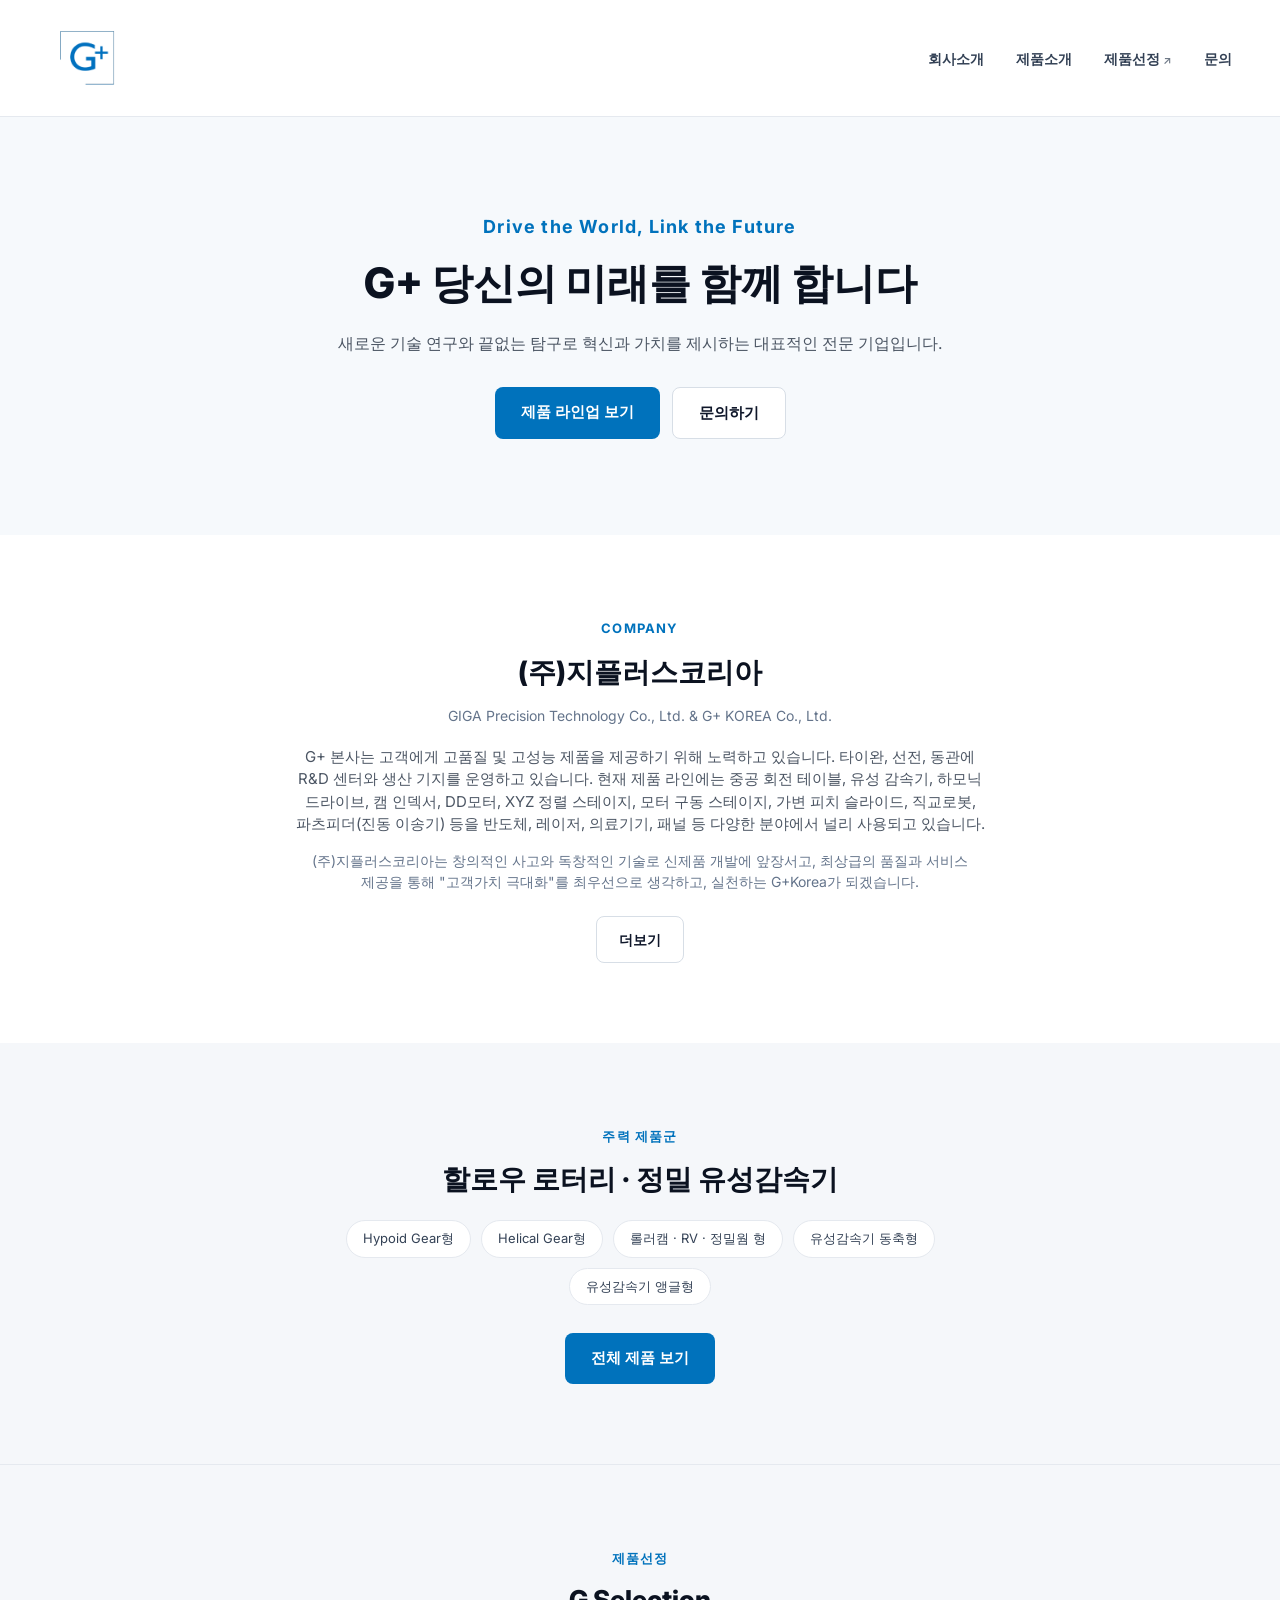
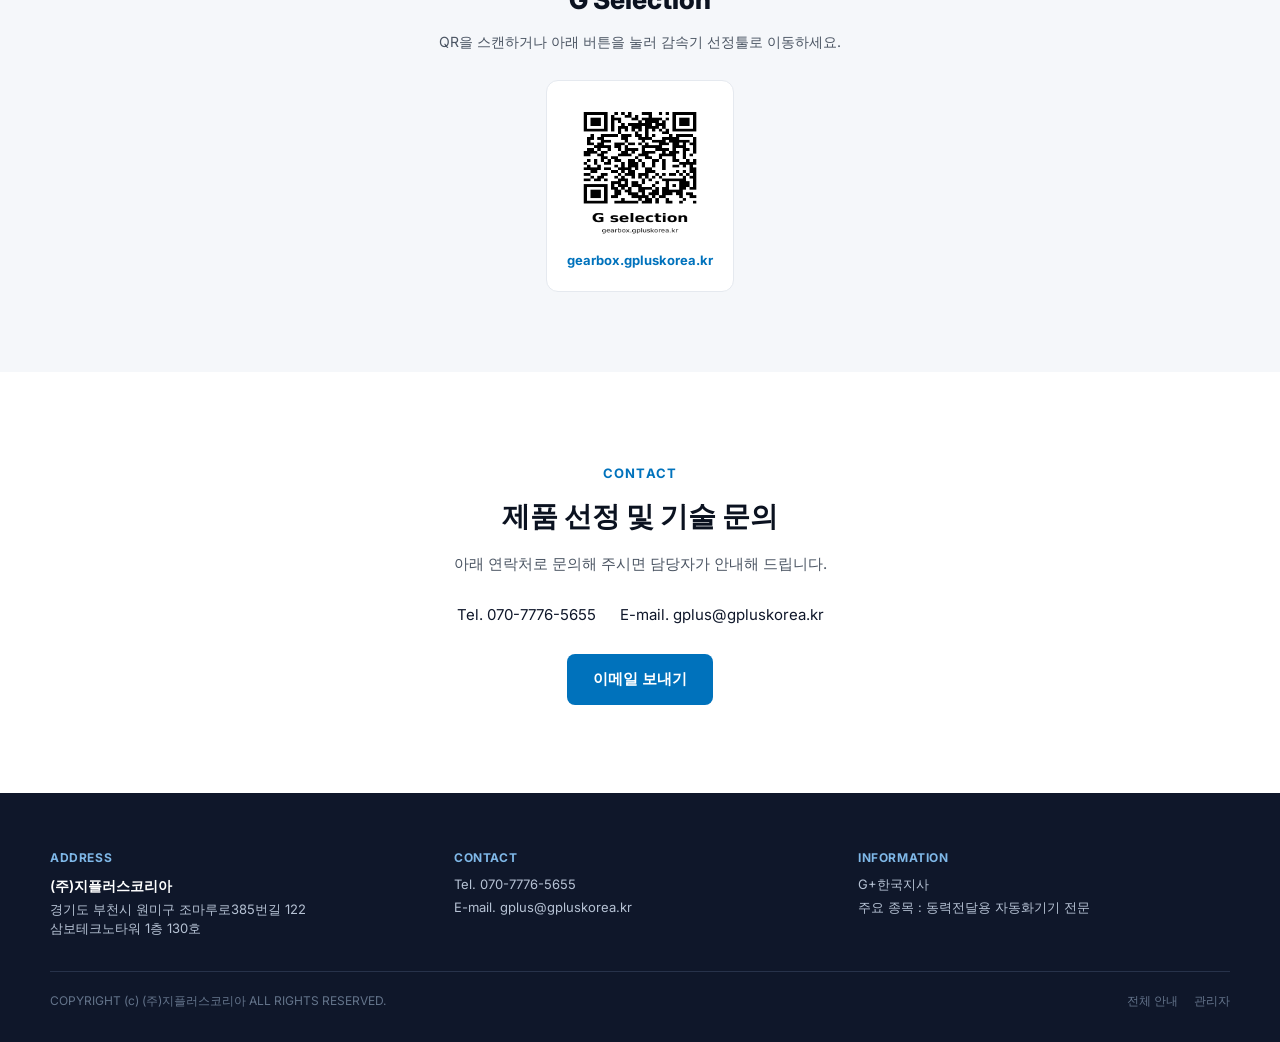
==== commit 38b10aa9: "문구·제품 시리즈를 Supabase로 관리하고 관리자에서 시리즈 사진 업로드 추가 - 사이트 문구를 Supabase site_content에서 읽고, 관리자는 로그인 후 site_" ====
--- a/index.html
+++ b/index.html
@@ -118,7 +118,9 @@
     </div>
   </footer>
 
+  <script src="js/config.js"></script>
   <script src="js/content.js"></script>
+  <script src="js/richtext.js"></script>
   <script src="js/main.js"></script>
 </body>
 </html>
--- a/css/styles.css
+++ b/css/styles.css
@@ -38,7 +38,8 @@
 html { scroll-behavior: smooth; scroll-padding-top: 132px; }
 @media (prefers-reduced-motion: reduce) { html { scroll-behavior: auto; } }
 .sr-only { position: absolute; width: 1px; height: 1px; padding: 0; margin: -1px; overflow: hidden; clip: rect(0,0,0,0); white-space: nowrap; border: 0; }
-body { margin: 0; background: var(--bg); color: var(--ink); font-family: var(--font); line-height: 1.5; }
+/* Korean: wrap between words (keep-all), not mid-word; very long strings (URLs) may still break. */
+body { margin: 0; background: var(--bg); color: var(--ink); font-family: var(--font); line-height: 1.5; word-break: keep-all; overflow-wrap: break-word; }
 a { text-decoration: none; color: inherit; }
 img { display: block; }
 [hidden] { display: none !important; }
@@ -126,6 +127,24 @@
 .code-tip img { width: 140px; height: 140px; object-fit: contain; }
 .code-hover:hover .code-tip, .code-hover:focus .code-tip { opacity: 1; visibility: visible; }
 .dcard p { margin: 0; font-size: 14px; color: var(--muted); }
+
+/* Series cards (products.html, filled by js/series.js from series_photo) */
+.series { margin-top: 40px; }
+.series__head { margin: 0 0 16px; font-size: 16px; font-weight: 800; color: var(--ink-strong); }
+.sgrid { display: grid; grid-template-columns: repeat(4, minmax(0, 1fr)); gap: 16px; }
+.scard { border: 1px solid var(--border); border-radius: 12px; background: #fff; overflow: hidden; display: flex; flex-direction: column; }
+.scard__media { aspect-ratio: 1 / 1; display: flex; align-items: center; justify-content: center; padding: 16px; border-bottom: 1px solid var(--border); background: #fff; }
+.scard__img { width: 100%; height: 100%; object-fit: contain; }
+.scard__missing { font-size: 20px; font-weight: 800; color: var(--subtle); letter-spacing: 1px; }
+.scard__body { padding: 16px 18px 18px; display: flex; flex-direction: column; gap: 6px; flex: 1 1 auto; }
+.scard__code { margin: 0; font-size: 17px; font-weight: 800; color: var(--accent); }
+.scard__model { margin: 0; font-size: 12px; font-weight: 700; color: var(--subtle); }
+.scard__desc { margin: 0; font-size: 13px; color: var(--muted); }
+.scard__chips { display: flex; flex-wrap: wrap; gap: 6px; margin-top: auto; padding-top: 8px; }
+.scard__chip { font-family: inherit; font-size: 12px; font-weight: 700; padding: 4px 10px; border-radius: 999px; border: 1px solid var(--border-strong); background: #fff; color: var(--text); cursor: pointer; }
+.scard__chip:hover { border-color: var(--accent); color: var(--accent); }
+.scard__chip[aria-pressed="true"] { background: var(--accent); border-color: var(--accent); color: #fff; }
+.scard__chip:focus-visible { outline: 2px solid var(--accent); outline-offset: 2px; }
 
 .group-head { margin: 0 0 28px; }
 .group-head .h2 { margin-bottom: 8px; }
@@ -164,7 +183,8 @@
 .slabel__name { margin: 0; font-size: 18px; font-weight: 800; color: var(--ink-strong); }
 .scontent { flex: 1 1 auto; min-width: 0; }
 .scontent p { max-width: var(--text-max); margin: 0; font-size: 14px; color: var(--muted); }
-.values { display: flex; gap: 28px; flex-wrap: wrap; font-size: 14px; color: var(--text); font-weight: 600; }
+/* Sits on the VALUE line: skip the "01" line (13px × 1.5) and share VALUE's line box (18px × 1.5). */
+.values { display: flex; gap: 8px 28px; flex-wrap: wrap; margin-top: 19.5px; font-size: 21px; line-height: 27px; color: var(--text); font-weight: 600; }
 
 .history .dcard h3 { font-size: 22px; }
 .history .dcard__facts { font-size: 13px; color: var(--text); }
@@ -175,6 +195,8 @@
 .news-row { display: flex; align-items: center; justify-content: space-between; gap: 16px; padding: 18px 0; border-top: 1px solid var(--border); border-bottom: 1px solid var(--border); flex-wrap: wrap; }
 .news-row__title { margin: 0; font-size: 14px; color: var(--ink); font-weight: 600; }
 .news-row__date { margin: 0; font-size: 13px; color: var(--faint); }
+.news-row + .news-row { border-top: none; }
+.news-row--link:hover .news-row__title { color: var(--accent); }
 
 /* ---------- Sitemap ---------- */
 .page-title--lg { padding-top: 80px; padding-bottom: 80px; }
@@ -207,12 +229,15 @@
   .dgrid { grid-template-columns: repeat(2, minmax(0, 1fr)); }
   .dgrid2, .fgrid3 { grid-template-columns: 1fr; }
   .fgrid4 { grid-template-columns: repeat(2, minmax(0, 1fr)); }
+  .sgrid { grid-template-columns: repeat(3, minmax(0, 1fr)); }
 }
 @media (max-width: 760px) {
   .history .dgrid { grid-template-columns: 1fr; }
   .mgrid { grid-template-columns: 1fr; }
   .srow { flex-direction: column; gap: 14px; }
   .slabel { flex: 0 0 auto; }
+  .values { margin-top: 0; }
+  .sgrid { grid-template-columns: repeat(2, minmax(0, 1fr)); }
 }
 @media (max-width: 560px) {
   .dgrid, .fgrid4 { grid-template-columns: 1fr; }
@@ -229,6 +254,10 @@
 .admin-header__left { display: flex; align-items: center; gap: 16px; }
 .admin-header__left img { height: 48px; width: auto; }
 .admin-header__title { font-size: 15px; font-weight: 800; color: var(--ink-strong); }
+.admin-header__right { display: flex; align-items: center; gap: 16px; flex-wrap: wrap; }
+.admin-header__user { font-size: 13px; color: var(--subtle); }
+.admin-header__logout { font-family: inherit; font-size: 13px; font-weight: 600; color: var(--text); background: #fff; border: 1px solid var(--border-strong); border-radius: 6px; padding: 6px 12px; cursor: pointer; }
+.admin-header__logout:hover { border-color: var(--accent); color: var(--accent); }
 .admin-header__link { color: var(--text); font-size: 13px; font-weight: 600; }
 .admin-header__link:hover { color: var(--accent); }
 
@@ -240,15 +269,55 @@
 .list { display: flex; flex-direction: column; gap: 12px; margin-bottom: 12px; }
 .list-item { border: 1px solid var(--border); border-radius: 10px; padding: 12px; background: var(--bg-tint); display: flex; flex-direction: column; gap: 8px; }
 .list-item__head { display: flex; align-items: center; justify-content: space-between; gap: 8px; }
-.list-item__head label { font-size: 12px; font-weight: 700; color: var(--subtle); letter-spacing: 0.3px; }
+.list-item__label { font-size: 12px; font-weight: 700; color: var(--subtle); letter-spacing: 0.3px; }
 .list-item__tools { display: flex; gap: 6px; }
 .list-item textarea { font-family: var(--font); font-size: 14px; color: var(--ink-strong); border: 1px solid var(--border-strong); border-radius: 8px; padding: 10px 12px; width: 100%; min-height: 110px; resize: vertical; line-height: 1.5; outline: none; background: #fff; }
 .list-item textarea:focus { border-color: var(--accent); }
+.list-item__fields { display: grid; grid-template-columns: minmax(0, 1fr) 160px; gap: 8px 10px; }
+.list-item__field { display: flex; flex-direction: column; gap: 4px; min-width: 0; }
+.list-item__field--link { grid-column: 1 / -1; }
+.list-item__field label { font-size: 11px; font-weight: 700; color: var(--subtle); }
+.list-item__field input { font-family: var(--font); font-size: 14px; color: var(--ink-strong); border: 1px solid var(--border-strong); border-radius: 8px; padding: 8px 10px; width: 100%; outline: none; background: #fff; }
+.list-item__field input:focus { border-color: var(--accent); }
+/* Rich text editor (js/richtext.js) */
+.admin-note { margin: 0 0 24px; padding: 14px 16px; border: 1px solid var(--border); border-radius: 10px; background: #fff; font-size: 13px; color: var(--text); }
+.rich { border: 1px solid var(--border-strong); border-radius: 8px; background: #fff; overflow: hidden; }
+.rich:focus-within { border-color: var(--accent); }
+.rich__bar { display: flex; flex-wrap: wrap; align-items: center; gap: 6px; padding: 6px 8px; border-bottom: 1px solid var(--border); background: var(--bg-tint); }
+.rich__group { display: inline-flex; align-items: center; gap: 4px; padding: 0 6px; border-left: 1px solid var(--border); border-right: 1px solid var(--border); }
+.rich__btn { font-family: inherit; font-size: 12px; font-weight: 600; min-width: 28px; height: 28px; padding: 0 8px; border: 1px solid var(--border-strong); border-radius: 6px; background: #fff; color: var(--text); cursor: pointer; }
+.rich__btn:hover { border-color: var(--accent); color: var(--accent); }
+.rich__btn--bold { font-size: 14px; }
+.rich__swatch { flex: 0 0 auto; min-width: 0; width: 20px; height: 20px; padding: 0; border-radius: 50%; border: 2px solid #fff; box-shadow: 0 0 0 1px var(--border-strong); }
+.rich__swatch:hover { box-shadow: 0 0 0 2px var(--accent); }
+.rich .rich__picker { flex: 0 0 auto; width: 28px; height: 24px; padding: 0; border: 1px solid var(--border-strong); border-radius: 6px; background: #fff; cursor: pointer; }
+.rich__size { font-family: inherit; font-size: 12px; height: 28px; padding: 0 6px; border: 1px solid var(--border-strong); border-radius: 6px; background: #fff; color: var(--text); cursor: pointer; }
+.rich__area { min-height: 88px; padding: 10px 12px; font-size: 14px; line-height: 1.5; color: var(--ink-strong); outline: none; overflow-wrap: anywhere; }
+.list-item .rich__area { min-height: 110px; }
 .list-empty { margin: 0; font-size: 13px; color: var(--subtle); }
 .btn-mini { font-family: inherit; font-size: 12px; font-weight: 700; min-width: 30px; padding: 5px 9px; border-radius: 6px; border: 1px solid var(--border-strong); background: #fff; color: var(--text); cursor: pointer; }
 .btn-mini:hover:not(:disabled) { border-color: var(--accent); color: var(--accent); }
 .btn-mini:disabled { opacity: .4; cursor: default; }
 .btn-mini--danger:hover:not(:disabled) { border-color: var(--danger); color: var(--danger); }
+/* Admin: series photo rows (js/admin-series.js) */
+.series-filter { display: flex; align-items: center; gap: 10px; margin-bottom: 12px; }
+.series-filter label { font-size: 12px; font-weight: 700; color: var(--subtle); }
+.series-filter input { font-family: var(--font); font-size: 14px; border: 1px solid var(--border-strong); border-radius: 8px; padding: 8px 10px; width: 100%; max-width: 280px; outline: none; background: #fff; }
+.series-filter input:focus { border-color: var(--accent); }
+.sitem__badges { display: inline-flex; gap: 6px; margin-left: 8px; vertical-align: middle; }
+.sitem__badge { font-size: 11px; font-weight: 700; padding: 2px 8px; border-radius: 999px; background: #EEF1F5; color: var(--subtle); }
+.sitem__badge--new { background: #E6F1FA; color: var(--accent); }
+.sitem__body { display: flex; gap: 14px; align-items: flex-start; }
+.sitem__photo { flex: 0 0 132px; display: flex; flex-direction: column; align-items: stretch; gap: 6px; }
+.sitem__thumb { width: 132px; height: 132px; border: 1px solid var(--border); border-radius: 8px; background: #fff; display: flex; align-items: center; justify-content: center; overflow: hidden; }
+.sitem__thumb img { width: 100%; height: 100%; object-fit: contain; padding: 6px; }
+.sitem__none { font-size: 12px; color: var(--subtle); }
+.sitem__pick { text-align: center; position: relative; }
+.sitem__pick:focus-within { outline: 2px solid var(--accent); outline-offset: 2px; }
+.sitem__pick.is-busy { opacity: .6; pointer-events: none; }
+.sitem__path { margin: 0; font-size: 11px; color: var(--subtle); word-break: break-all; }
+.sitem__fields { flex: 1 1 auto; min-width: 0; grid-template-columns: repeat(2, minmax(0, 1fr)) minmax(0, 1fr) 90px; }
+.sitem__field--description { grid-column: 1 / -1; }
 .btn-add { font-family: inherit; font-size: 13px; font-weight: 700; padding: 10px 14px; width: 100%; border: 1px dashed var(--border-strong); border-radius: 10px; background: #fff; color: var(--accent); cursor: pointer; margin-bottom: 20px; }
 .btn-add:hover { border-color: var(--accent); background: var(--bg-tint); }
 .field-pair { display: flex; gap: 12px; }
@@ -268,11 +337,21 @@
 .pill { font-size: 12px; font-weight: 700; padding: 6px 12px; border-radius: 999px; }
 .pill-ok { background: var(--success-bg); color: var(--success); }
 .pill-err { background: var(--danger-bg); color: var(--danger); }
+.pill-warn { background: #FFF4E0; color: #9A5B00; }
+.btn-save:disabled { opacity: .6; cursor: default; }
+.btn-ghost { font-family: inherit; font-size: 14px; font-weight: 600; padding: 10px 16px; border-radius: 8px; border: 1px solid var(--border-strong); background: #fff; color: var(--text); cursor: pointer; }
+.btn-ghost:hover { border-color: var(--danger); color: var(--danger); }
+.panel--auth { max-width: 440px; margin-left: auto; margin-right: auto; }
+.panel--notice { border-color: #F2D49B; background: #FFFBF2; }
+.legacy__keys { margin: 0 0 16px; font-size: 13px; color: var(--text); }
+.status__text { margin: 0; font-size: 14px; color: var(--text); }
 
 @media (max-width: 560px) {
   .admin-header { padding-left: 16px; padding-right: 16px; }
   .admin-main { padding-left: 16px; padding-right: 16px; }
   .panel { padding: 24px 20px; }
   .field-pair { flex-direction: column; gap: 0; }
+  .list-item__fields { grid-template-columns: 1fr; }
+  .sitem__body { flex-direction: column; }
   .field-pair .field--year { flex: 0 0 auto; }
 }
